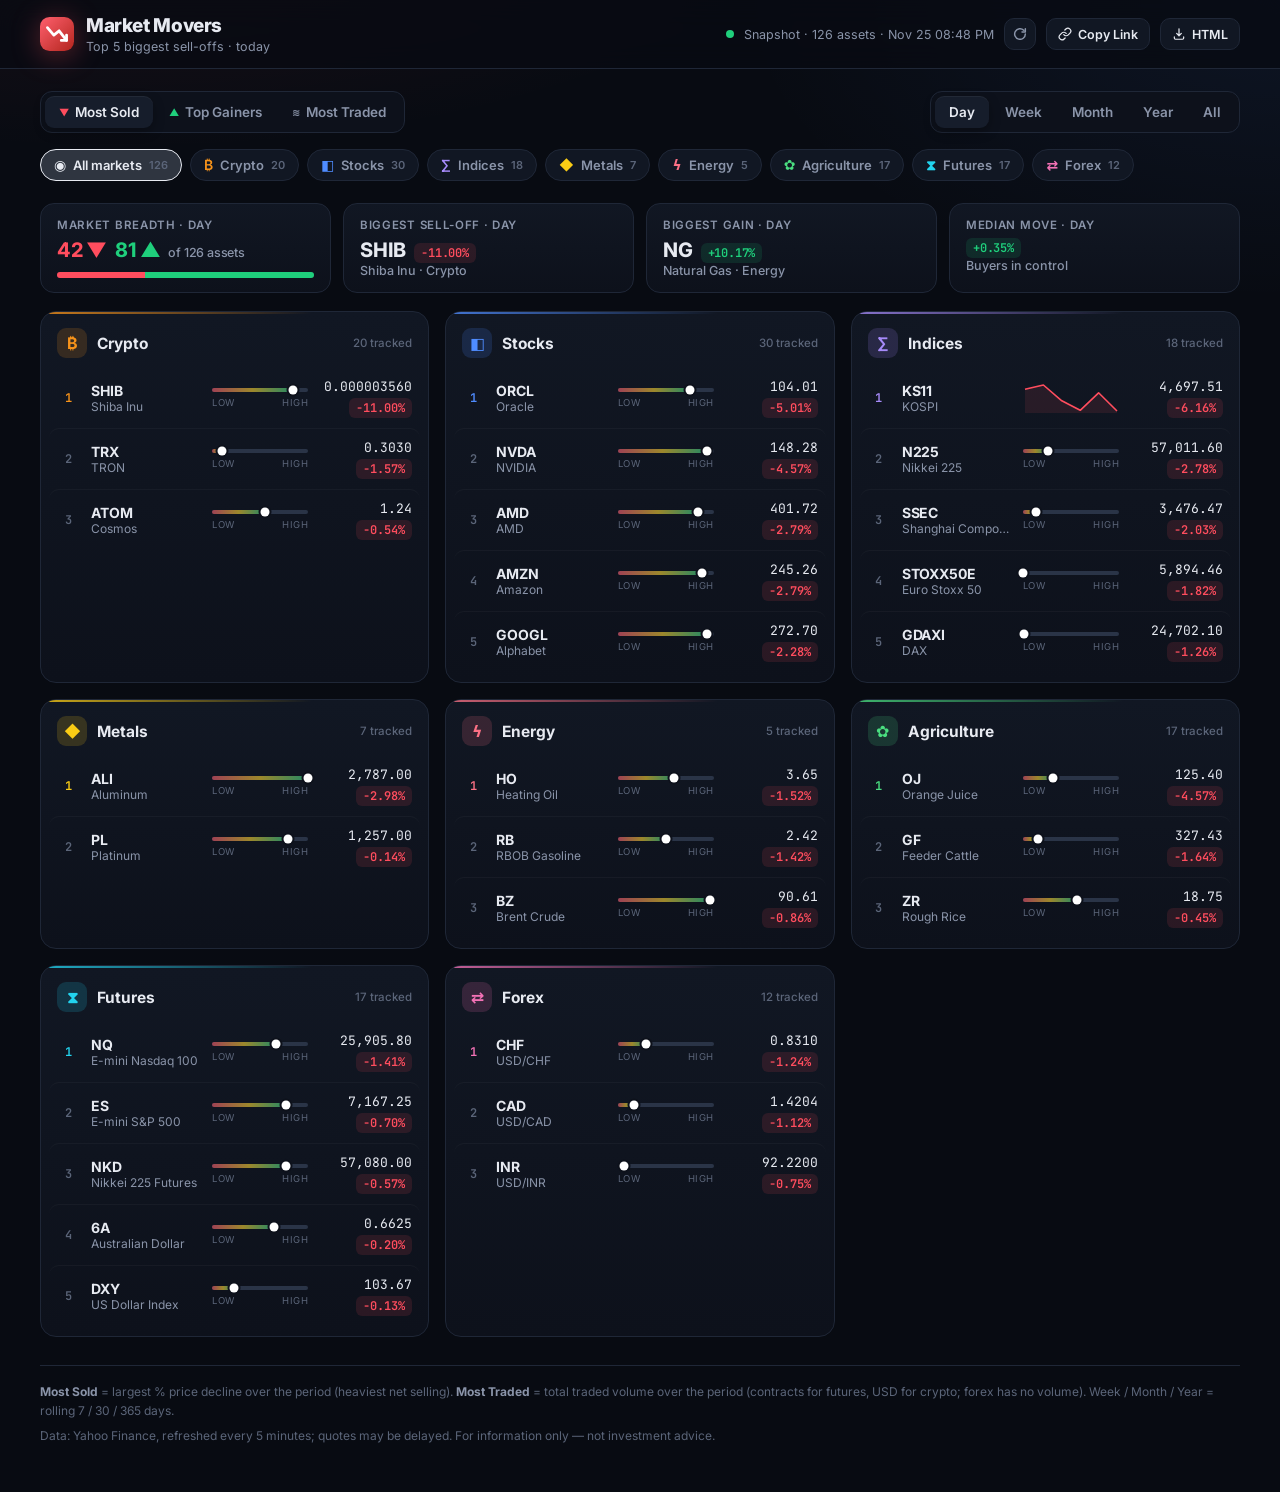
==== market-movers.html @ c9231073 "chore: refresh live market snapshot" ====
<!doctype html>
<html lang="en">
<head>
  <meta charset="utf-8">
  <meta name="viewport" content="width=device-width, initial-scale=1">
  <title>Market Movers — Top 5 Sell-offs</title>
  <meta name="description" content="Top 5 most sold-off, best performing and most traded assets across crypto, stocks, indices, metals, energy, agriculture, futures and forex.">
  <link rel="preconnect" href="https://fonts.googleapis.com">
  <link rel="preconnect" href="https://fonts.gstatic.com" crossorigin>
  <link href="https://fonts.googleapis.com/css2?family=Inter:wght@400;500;600;700;800&family=JetBrains+Mono:wght@500;600&display=swap" rel="stylesheet">
  <style id="app-css">
:root {
  --bg: #080b12;
  --bg2: #0d111b;
  --panel: #111723;
  --panel2: #161d2b;
  --border: #1f2737;
  --border2: #2a3447;
  --text: #e7eaf1;
  --muted: #8a94a9;
  --dim: #5b6579;
  --up: #1fcf7c;
  --down: #ff4d5e;
  --up-bg: rgba(31, 207, 124, .12);
  --down-bg: rgba(255, 77, 94, .12);
  --brand: #ff4d5e;
  --radius: 16px;
  --mono: "JetBrains Mono", ui-monospace, SFMono-Regular, Menlo, monospace;
}

* { box-sizing: border-box; }
html, body { margin: 0; }
body {
  font-family: "Inter", system-ui, -apple-system, "Segoe UI", Roboto, sans-serif;
  background:
    radial-gradient(1200px 500px at 10% -10%, rgba(255, 77, 94, .10), transparent 60%),
    radial-gradient(900px 500px at 100% 0%, rgba(79, 140, 255, .08), transparent 60%),
    var(--bg);
  color: var(--text);
  min-height: 100vh;
  -webkit-font-smoothing: antialiased;
}
button { font: inherit; color: inherit; }
[hidden] { display: none !important; }

/* ---------- Top bar ---------- */
.topbar {
  position: sticky; top: 0; z-index: 20;
  display: flex; align-items: center; justify-content: space-between; gap: 16px;
  padding: 14px clamp(16px, 4vw, 40px);
  background: rgba(8, 11, 18, .78);
  backdrop-filter: blur(14px);
  border-bottom: 1px solid var(--border);
}
.brand { display: flex; align-items: center; gap: 12px; }
.brand h1 { margin: 0; font-size: 19px; font-weight: 800; letter-spacing: -.02em; }
.brand p { margin: 2px 0 0; font-size: 12.5px; color: var(--muted); }
.logo { display: grid; filter: drop-shadow(0 4px 14px rgba(255, 77, 94, .35)); }

.status { display: flex; align-items: center; gap: 10px; font-size: 12.5px; color: var(--muted); }
.dot { width: 8px; height: 8px; border-radius: 50%; background: var(--dim); flex: none; }
.dot.live { background: var(--up); box-shadow: 0 0 0 0 rgba(31, 207, 124, .6); animation: pulse 2s infinite; }
.dot.demo { background: #facc15; }
.dot.error { background: var(--down); }
.dot.loading { background: #4f8cff; animation: blink 1s infinite; }
@keyframes pulse { 0% { box-shadow: 0 0 0 0 rgba(31, 207, 124, .55); } 70% { box-shadow: 0 0 0 8px rgba(31, 207, 124, 0); } 100% { box-shadow: 0 0 0 0 rgba(31, 207, 124, 0); } }
@keyframes blink { 50% { opacity: .3; } }

.icon-btn {
  display: inline-grid; place-items: center;
  width: 32px; height: 32px; border-radius: 10px;
  background: var(--panel); border: 1px solid var(--border); cursor: pointer;
  transition: background .15s, border-color .15s, transform .15s;
}
.icon-btn:hover { background: var(--panel2); border-color: var(--border2); }
.icon-btn.spinning svg { animation: spin .8s linear infinite; }

.pill-btn {
  display: inline-flex; align-items: center; gap: 6px;
  height: 32px; padding: 0 11px; border-radius: 10px;
  background: var(--panel); border: 1px solid var(--border); cursor: pointer;
  font-size: 12.5px; font-weight: 600; color: var(--text); white-space: nowrap;
  transition: background .15s, border-color .15s, color .15s;
}
.pill-btn:hover { background: var(--panel2); border-color: var(--border2); }
.pill-btn.copied { border-color: var(--up); color: var(--up); background: var(--up-bg); }
@keyframes spin { to { transform: rotate(360deg); } }

main { padding: 22px clamp(16px, 4vw, 40px) 40px; max-width: 1560px; margin: 0 auto; }

/* ---------- Controls ---------- */
.controls { display: flex; flex-wrap: wrap; gap: 12px; justify-content: space-between; align-items: center; }
.seg {
  display: inline-flex; padding: 4px; gap: 2px;
  background: var(--bg2); border: 1px solid var(--border); border-radius: 12px;
}
.seg button {
  border: 0; background: transparent; cursor: pointer;
  padding: 8px 14px; border-radius: 9px;
  font-size: 13.5px; font-weight: 600; color: var(--muted);
  transition: background .15s, color .15s;
  display: inline-flex; align-items: center; gap: 6px;
}
.seg button:hover { color: var(--text); }
.seg button.active { background: var(--panel2); color: var(--text); box-shadow: 0 1px 0 rgba(255, 255, 255, .05) inset, 0 4px 12px rgba(0, 0, 0, .3); }
.arrow { font-size: 10px; color: var(--muted); }
.arrow.down { color: var(--down); }
.arrow.up { color: var(--up); }

.chips { display: flex; gap: 8px; margin: 16px 0 18px; overflow-x: auto; padding-bottom: 4px; scrollbar-width: none; }
.chips::-webkit-scrollbar { display: none; }
.chip {
  display: inline-flex; align-items: center; gap: 7px; white-space: nowrap;
  padding: 7px 13px; border-radius: 999px; cursor: pointer;
  background: var(--panel); border: 1px solid var(--border);
  font-size: 13px; font-weight: 600; color: var(--muted);
  transition: all .15s;
}
.chip:hover { color: var(--text); border-color: var(--border2); }
.chip.active { color: var(--text); border-color: var(--accent, var(--text)); background: color-mix(in srgb, var(--accent, #fff) 14%, var(--panel)); }
.chip .ci { color: var(--accent, var(--muted)); font-size: 14px; line-height: 1; }
.chip .cn { font-size: 11px; color: var(--dim); font-weight: 600; }

/* ---------- Pulse strip ---------- */
.pulse { display: grid; grid-template-columns: repeat(auto-fit, minmax(220px, 1fr)); gap: 12px; margin-bottom: 18px; }
.tile {
  background: linear-gradient(180deg, var(--panel), var(--bg2));
  border: 1px solid var(--border); border-radius: 14px; padding: 14px 16px;
  min-height: 84px;
}
.tile.click { cursor: pointer; transition: border-color .15s, transform .15s; }
.tile.click:hover { border-color: var(--border2); transform: translateY(-1px); }
.tile .tl { font-size: 11.5px; color: var(--muted); text-transform: uppercase; letter-spacing: .06em; font-weight: 600; }
.tile .tv { margin-top: 6px; font-size: 20px; font-weight: 750; letter-spacing: -.01em; display: flex; align-items: baseline; gap: 8px; flex-wrap: wrap; }
.tile .ts { font-size: 12.5px; color: var(--muted); font-weight: 500; }
.breadth { display: flex; height: 6px; border-radius: 6px; overflow: hidden; margin-top: 10px; background: var(--border); }
.breadth .b-down { background: var(--down); }
.breadth .b-up { background: var(--up); }

/* ---------- Grid & cards ---------- */
.grid { display: grid; grid-template-columns: repeat(auto-fill, minmax(380px, 1fr)); gap: 16px; }
.card {
  position: relative;
  background: linear-gradient(180deg, var(--panel), var(--bg2));
  border: 1px solid var(--border); border-radius: var(--radius);
  padding: 16px 16px 10px; overflow: hidden;
  animation: rise .35s ease both;
}
.card::before {
  content: ""; position: absolute; inset: 0 0 auto 0; height: 2px;
  background: linear-gradient(90deg, var(--accent), transparent 70%);
  opacity: .8;
}
@keyframes rise { from { opacity: 0; transform: translateY(6px); } to { opacity: 1; transform: none; } }
.card.wide { grid-column: 1 / -1; }
.card-h { display: flex; align-items: center; gap: 10px; margin-bottom: 10px; }
.badge {
  width: 30px; height: 30px; border-radius: 9px; display: grid; place-items: center;
  background: color-mix(in srgb, var(--accent) 16%, transparent); color: var(--accent);
  font-size: 16px; font-weight: 700;
}
.card-h h2 { margin: 0; font-size: 15.5px; font-weight: 700; }
.card-h .sub { margin-left: auto; font-size: 11.5px; color: var(--dim); font-weight: 500; }

.rows { list-style: none; margin: 0; padding: 0; }
.row {
  display: grid; grid-template-columns: 22px minmax(0, 1fr) 96px minmax(92px, auto);
  align-items: center; gap: 12px;
  padding: 10px 8px; margin: 0 -8px; border-radius: 10px; cursor: pointer;
  transition: background .12s;
}
.row + .row { border-top: 1px solid rgba(255, 255, 255, .035); }
.row:hover, .row:focus-visible { background: rgba(255, 255, 255, .035); outline: none; }
.rank {
  font-family: var(--mono); font-size: 12px; color: var(--dim); font-weight: 600; text-align: center;
}
.row:first-child .rank { color: var(--accent); }
.ident { min-width: 0; display: flex; flex-direction: column; }
.sym { font-weight: 700; font-size: 14px; letter-spacing: -.01em; }
.name { font-size: 12px; color: var(--muted); white-space: nowrap; overflow: hidden; text-overflow: ellipsis; }
.vals { display: flex; flex-direction: column; align-items: flex-end; gap: 3px; }
.price { font-family: var(--mono); font-size: 13px; font-variant-numeric: tabular-nums; }
.vol { font-family: var(--mono); font-size: 13px; font-weight: 600; }
.chg {
  font-family: var(--mono); font-size: 12px; font-weight: 600; font-variant-numeric: tabular-nums;
  padding: 2px 7px; border-radius: 6px; white-space: nowrap;
}
.chg.down { color: var(--down); background: var(--down-bg); }
.chg.up { color: var(--up); background: var(--up-bg); }
.chg.flat { color: var(--muted); background: rgba(255, 255, 255, .05); }
.empty-row { padding: 22px 0; text-align: center; color: var(--dim); font-size: 13px; }

.spark { height: 30px; }
.sparkline { width: 96px; height: 30px; display: block; }
.sparkline .line { fill: none; stroke: currentColor; stroke-width: 1.6; vector-effect: non-scaling-stroke; stroke-linejoin: round; }
.sparkline .area { fill: currentColor; opacity: .1; }
.sparkline.down, .chart.down { color: var(--down); }
.sparkline.up, .chart.up { color: var(--up); }
.sparkline.flat { color: var(--muted); }

.range { width: 96px; display: flex; flex-direction: column; gap: 5px; justify-content: center; height: 30px; }
.range .track { position: relative; height: 4px; border-radius: 4px; background: var(--border2); }
.range .fill { position: absolute; inset: 0 auto 0 0; border-radius: 4px; background: linear-gradient(90deg, var(--down), #facc15, var(--up)); opacity: .55; }
.range .knob { position: absolute; top: 50%; width: 9px; height: 9px; border-radius: 50%; background: #fff; transform: translate(-50%, -50%); box-shadow: 0 0 0 2px var(--bg2); }
.range .rl { font-size: 9.5px; color: var(--dim); display: flex; justify-content: space-between; text-transform: uppercase; letter-spacing: .05em; }

/* All-timeframes layout */
.tf-cols { display: grid; grid-template-columns: repeat(4, minmax(0, 1fr)); gap: 18px; }
.tf-col h3 { margin: 4px 0 4px; font-size: 11.5px; text-transform: uppercase; letter-spacing: .07em; color: var(--muted); font-weight: 700; }
.tf-col .row { grid-template-columns: 18px minmax(0, 1fr) auto; gap: 10px; padding: 8px; }
@media (max-width: 1100px) { .tf-cols { grid-template-columns: repeat(2, minmax(0, 1fr)); } }
@media (max-width: 560px) {
  .tf-cols { grid-template-columns: 1fr; }
  .grid { grid-template-columns: 1fr; }
  .row { grid-template-columns: 20px minmax(0, 1fr) 70px auto; gap: 8px; }
  .sparkline, .range { width: 70px; }
  .status #status-text { display: none; }
}

.loading-state, .empty { grid-column: 1 / -1; display: grid; place-items: center; gap: 12px; padding: 80px 20px; color: var(--muted); text-align: center; }
.spinner { width: 34px; height: 34px; border-radius: 50%; border: 3px solid var(--border2); border-top-color: var(--brand); animation: spin .8s linear infinite; }

.foot { margin-top: 28px; font-size: 12px; color: var(--dim); line-height: 1.6; border-top: 1px solid var(--border); padding-top: 16px; }
.foot p { margin: 0 0 6px; }
.foot b { color: var(--muted); }

/* ---------- Modal ---------- */
.modal { position: fixed; inset: 0; z-index: 50; display: grid; place-items: center; padding: 20px; }
.modal-backdrop { position: absolute; inset: 0; background: rgba(3, 5, 10, .72); backdrop-filter: blur(4px); animation: fade .2s ease; }
.modal-card {
  position: relative; width: min(860px, 100%); max-height: calc(100vh - 40px); overflow: auto;
  background: var(--panel); border: 1px solid var(--border2); border-radius: 20px;
  padding: 22px; box-shadow: 0 30px 80px rgba(0, 0, 0, .6);
  animation: pop .22s ease;
}
@keyframes fade { from { opacity: 0; } }
@keyframes pop { from { opacity: 0; transform: translateY(10px) scale(.98); } }
.modal-x { position: absolute; top: 16px; right: 16px; }
.m-head { display: flex; gap: 14px; align-items: center; padding-right: 44px; }
.m-head .badge { width: 42px; height: 42px; font-size: 20px; border-radius: 12px; }
.m-head h2 { margin: 0; font-size: 20px; font-weight: 800; letter-spacing: -.02em; }
.m-head p { margin: 2px 0 0; color: var(--muted); font-size: 12.5px; }
.m-price { display: flex; align-items: baseline; gap: 12px; margin: 18px 0 6px; flex-wrap: wrap; }
.m-price .big { font-family: var(--mono); font-size: 30px; font-weight: 600; letter-spacing: -.02em; }
.m-price .cur { color: var(--dim); font-size: 13px; }
.m-price .chg { font-size: 14px; padding: 3px 9px; }
.m-bar { display: flex; justify-content: space-between; align-items: center; gap: 10px; flex-wrap: wrap; margin: 12px 0 6px; }
.m-bar .seg button { padding: 6px 11px; font-size: 12.5px; }
#range-chg { font-size: 12.5px; color: var(--muted); }
#chart { position: relative; height: 260px; margin: 0 -4px; }
.chart .cl { fill: none; stroke: currentColor; stroke-width: 2; stroke-linejoin: round; }
.chart .gl { stroke: var(--border); stroke-width: 1; }
.chart .base { stroke: var(--dim); stroke-width: 1; stroke-dasharray: 3 4; }
.chart .gt { fill: var(--dim); font-size: 10.5px; font-family: var(--mono); }
.chart .hl { stroke: var(--muted); stroke-width: 1; stroke-dasharray: 2 3; }
.chart .hd { fill: currentColor; stroke: var(--panel); stroke-width: 2; }
.tip {
  position: absolute; top: 6px; pointer-events: none;
  background: var(--panel2); border: 1px solid var(--border2); border-radius: 8px;
  padding: 6px 9px; font-size: 12px; font-family: var(--mono); white-space: nowrap;
  transform: translateX(-50%); box-shadow: 0 8px 20px rgba(0, 0, 0, .4);
}
.tip span { color: var(--muted); margin-right: 6px; }
.m-stats { display: grid; grid-template-columns: repeat(4, minmax(0, 1fr)); gap: 10px; margin-top: 16px; }
.m-stat { background: var(--bg2); border: 1px solid var(--border); border-radius: 12px; padding: 12px; }
.m-stat .k { font-size: 11px; color: var(--muted); text-transform: uppercase; letter-spacing: .06em; font-weight: 600; }
.m-stat .v { margin-top: 6px; }
.m-stat .v .chg { font-size: 14px; }
.m-stat .s { margin-top: 6px; font-size: 11.5px; color: var(--dim); font-family: var(--mono); }
.m-meta { display: grid; grid-template-columns: repeat(auto-fit, minmax(160px, 1fr)); gap: 10px; margin-top: 10px; }
.m-meta .m-stat .v { font-family: var(--mono); font-size: 13px; }
@media (max-width: 640px) { .m-stats { grid-template-columns: repeat(2, minmax(0, 1fr)); } }

</style>
</head>
<body>
  <header class="topbar">
    <div class="brand">
      <div class="logo" aria-hidden="true">
        <svg viewBox="0 0 32 32" width="34" height="34">
          <rect width="32" height="32" rx="9" fill="url(#lg)"/>
          <path d="M7 10 L13 17 L18 13 L25 22" fill="none" stroke="#fff" stroke-width="2.6" stroke-linecap="round" stroke-linejoin="round"/>
          <path d="M20 22 H25 V17" fill="none" stroke="#fff" stroke-width="2.6" stroke-linecap="round" stroke-linejoin="round"/>
          <defs><linearGradient id="lg" x1="0" y1="0" x2="1" y2="1"><stop offset="0" stop-color="#ff5f6d"/><stop offset="1" stop-color="#b3261e"/></linearGradient></defs>
        </svg>
      </div>
      <div>
        <h1>Market Movers</h1>
        <p id="tagline">Top 5 biggest sell-offs</p>
      </div>
    </div>
    <div class="status">
      <span id="status-dot" class="dot loading"></span>
      <span id="status-text">Connecting…</span>
      <button id="refresh-btn" class="icon-btn" title="Refresh now" aria-label="Refresh">
        <svg viewBox="0 0 24 24" width="16" height="16"><path d="M20 12a8 8 0 1 1-2.34-5.66M20 4v5h-5" fill="none" stroke="currentColor" stroke-width="2.2" stroke-linecap="round" stroke-linejoin="round"/></svg>
      </button>
      <button id="share-btn" class="pill-btn" title="Copy shareable public link">
        <svg viewBox="0 0 24 24" width="14" height="14"><path d="M10 13a5 5 0 0 0 7.54.54l3-3a5 5 0 0 0-7.07-7.07l-1.72 1.71M14 11a5 5 0 0 0-7.54-.54l-3 3a5 5 0 0 0 7.07 7.07l1.71-1.71" fill="none" stroke="currentColor" stroke-width="2.1" stroke-linecap="round" stroke-linejoin="round"/></svg>
        <span id="share-label">Copy Link</span>
      </button>
      <button id="download-btn" class="pill-btn" title="Download standalone HTML file with embedded data">
        <svg viewBox="0 0 24 24" width="14" height="14"><path d="M12 3v12m0 0-4-4m4 4 4-4M4 17v2a2 2 0 0 0 2 2h12a2 2 0 0 0 2-2v-2" fill="none" stroke="currentColor" stroke-width="2.1" stroke-linecap="round" stroke-linejoin="round"/></svg>
        <span>HTML</span>
      </button>
    </div>
  </header>

  <main>
    <section class="controls">
      <div class="seg" id="mode-seg" role="tablist" aria-label="Ranking">
        <button data-mode="losers"><span class="arrow down">▼</span> Most Sold</button>
        <button data-mode="gainers"><span class="arrow up">▲</span> Top Gainers</button>
        <button data-mode="volume"><span class="arrow">≋</span> Most Traded</button>
      </div>
      <div class="seg" id="tf-seg" role="tablist" aria-label="Timeframe">
        <button data-tf="1D">Day</button>
        <button data-tf="1W">Week</button>
        <button data-tf="1M">Month</button>
        <button data-tf="1Y">Year</button>
        <button data-tf="ALL">All</button>
      </div>
    </section>

    <nav class="chips" id="cat-chips" aria-label="Asset class"></nav>

    <section class="pulse" id="pulse"></section>

    <section class="grid" id="grid">
      <div class="loading-state">
        <div class="spinner"></div>
        <p>Fetching market data… (first load can take ~10 seconds)</p>
      </div>
    </section>

    <footer class="foot">
      <p><b>Most Sold</b> = largest % price decline over the period (heaviest net selling).
        <b>Most Traded</b> = total traded volume over the period (contracts for futures, USD for crypto; forex has no volume).
        Week / Month / Year = rolling 7 / 30 / 365 days.</p>
      <p>Data: Yahoo Finance, refreshed every 5 minutes; quotes may be delayed. For information only — not investment advice.</p>
    </footer>
  </main>

  <div class="modal" id="modal" hidden>
    <div class="modal-backdrop" data-close></div>
    <div class="modal-card" role="dialog" aria-modal="true" aria-labelledby="m-title">
      <button class="icon-btn modal-x" data-close aria-label="Close">✕</button>
      <div id="modal-body"></div>
    </div>
  </div>

  <script id="embedded-data">window.__EMBEDDED_DATA__ = {"generatedAt":1795639680,"source":"yahoo","total":126,"categories":[{"id":"crypto","label":"Crypto","icon":"\u20bf","color":"#f7931a"},{"id":"stocks","label":"Stocks","icon":"\u25e7","color":"#4f8cff"},{"id":"indices","label":"Indices","icon":"\u2211","color":"#a78bfa"},{"id":"metals","label":"Metals","icon":"\u25c6","color":"#facc15"},{"id":"energy","label":"Energy","icon":"\u03df","color":"#fb7185"},{"id":"agriculture","label":"Agriculture","icon":"\u273f","color":"#4ade80"},{"id":"futures","label":"Futures","icon":"\u29d7","color":"#22d3ee"},{"id":"forex","label":"Forex","icon":"\u21c4","color":"#f472b6"}],"assets":[{"symbol":"BTC-USD","name":"Bitcoin","category":"crypto","currency":"USD","exchange":"CCC","price":59971.8,"marketTime":1795639672,"dayLow":57294.2,"dayHigh":60180.5,"yearLow":58558.9,"yearHigh":96929.3,"changes":{"1D":0.3749,"1W":-4.7875,"1M":-25.0415,"1Y":-31.3368},"volumes":{"1D":38774505472,"1W":295252932531,"1M":973423098334,"1Y":12947822359522},"series":{"t":[1763510400,1763596800,1763683200,1763769600,1763856000,1763942400,1764028800,1764115200,1764201600,1764288000,1764374400,1764460800,1764547200,1764633600,1764720000,1764806400,1764892800,1764979200,1765065600,1765152000,1765238400,1765324800,1765411200,1765497600,1765584000,1765670400,1765756800,1765843200,1765929600,1766016000,1766102400,1766188800,1766275200,1766361600,1766448000,1766534400,1766620800,1766707200,1766793600,1766880000,1766966400,1767052800,1767139200,1767225600,1767312000,1767398400,1767484800,1767571200,1767657600,1767744000,1767830400,1767916800,1768003200,1768089600,1768176000,1768262400,1768348800,1768435200,1768521600,1768608000,1768694400,1768780800,1768867200,1768953600,1769040000,1769126400,1769212800,1769299200,1769385600,1769472000,1769558400,1769644800,1769731200,1769817600,1769904000,1769990400,1770076800,1770163200,1770249600,1770336000,1770422400,1770508800,1770595200,1770681600,1770768000,1770854400,1770940800,1771027200,1771113600,1771200000,1771286400,1771372800,1771459200,1771545600,1771632000,1771718400,1771804800,1771891200,1771977600,1772064000,1772150400,1772236800,1772323200,1772409600,1772496000,1772582400,1772668800,1772755200,1772841600,1772928000,1773014400,1773100800,1773187200,1773273600,1773360000,1773446400,1773532800,1773619200,1773705600,1773792000,1773878400,1773964800,1774051200,1774137600,1774224000,1774310400,1774396800,1774483200,1774569600,1774656000,1774742400,1774828800,1774915200,1775001600,1775088000,1775174400,1775260800,1775347200,1775433600,1775520000,1775606400,1775692800,1775779200,1775865600,1775952000,1776038400,1776124800,1776211200,1776297600,1776384000,1776470400,1776556800,1776643200,1776729600,1776816000,1776902400,1776988800,1777075200,1777161600,1777248000,1777334400,1777420800,1777507200,1777593600,1777680000,1777766400,1777852800,1777939200,1778025600,1778112000,1778198400,1778284800,1778371200,1778457600,1778544000,1778630400,1778716800,1778803200,1778889600,1778976000,1779062400,1779148800,1779235200,1779321600,1779408000,1779494400,1779580800,1779667200,1779753600,1779840000,1779926400,1780012800,1780099200,1780185600,1780272000,1780358400,1780444800,1780531200,1780617600,1780704000,1780790400,1780876800,1780963200,1781049600,1781136000,1781222400,1781308800,1781395200,1781481600,1781568000,1781654400,1781740800,1781827200,1781913600,1782000000,1782086400,1782172800,1782259200,1782345600,1782432000,1782518400,1782604800,1782691200,1782777600,1782864000,1782950400,1783036800,1783123200,1783209600,1783296000,1783382400,1783468800,1783555200,1783641600,1783728000,1783814400,1783900800,1783987200,1784073600,1784160000,1784246400,1784332800,1784419200,1784505600,1784592000,1784678400,1784764800,1784851200,1784937600,1785024000,1785110400,1785196800,1785283200,1785369600,1785456000,1785542400,1785628800,1785715200,1785801600,1785888000,1785974400,1786060800,1786147200,1786233600,1786320000,1786406400,1786492800,1786579200,1786665600,1786752000,1786838400,1786924800,1787011200,1787097600,1787184000,1787270400,1787356800,1787443200,1787529600,1787616000,1787702400,1787788800,1787875200,1787961600,1788048000,1788134400,1788220800,1788307200,1788393600,1788480000,1788566400,1788652800,1788739200,1788825600,1788912000,1788998400,1789084800,1789171200,1789257600,1789344000,1789430400,1789516800,1789603200,1789689600,1789776000,1789862400,1789948800,1790035200,1790121600,1790208000,1790294400,1790380800,1790467200,1790553600,1790640000,1790726400,1790812800,1790899200,1790985600,1791072000,1791158400,1791244800,1791331200,1791417600,1791504000,1791590400,1791676800,1791763200,1791849600,1791936000,1792022400,1792108800,1792195200,1792281600,1792368000,1792454400,1792540800,1792627200,1792713600,1792800000,1792886400,1792972800,1793059200,1793145600,1793232000,1793318400,1793404800,1793491200,1793577600,1793664000,1793750400,1793836800,1793923200,1794009600,1794096000,1794182400,1794268800,1794355200,1794441600,1794528000,1794614400,1794700800,1794787200,1794873600,1794960000,1795046400,1795132800,1795219200,1795305600,1795392000,1795478400,1795564800],"c":[91466.0,86631.9,85090.7,84648.4,86805.0,88270.6,87341.9,90518.4,91285.4,90919.3,90851.8,90394.3,86321.6,91350.2,93527.8,92141.6,89387.8,89272.4,90405.6,90640.2,92691.7,92020.9,92511.3,90270.4,90298.7,88175.2,86419.8,87844.0,86143.8,85462.5,88103.4,88344.0,88621.8,88490.0,87414.0,87612.0,87234.7,87301.4,87802.2,87835.8,87138.1,88430.1,87508.8,88732.0,89944.7,90603.2,91413.5,93882.6,93729.0,91308.1,91027.1,90513.1,90386.6,90827.5,91193.0,95321.8,96929.3,95551.2,95525.1,95099.9,93634.4,92553.6,88310.9,89377.0,89462.5,89503.9,89110.7,86572.2,88267.1,89102.6,89184.6,84561.6,84128.7,78621.1,76974.4,78688.8,75633.5,73019.7,62702.1,70555.4,69282.0,70264.7,70120.8,68794.0,66992.0,66221.8,68857.8,69767.6,68788.2,68843.2,67494.2,66425.3,66957.5,68005.4,68003.8,67659.4,64616.7,64080.0,67960.1,67453.8,65881.8,66995.9,65738.1,68775.9,68293.6,72710.6,70841.1,68136.5,67272.6,65969.8,68402.4,69926.9,70204.9,70493.5,70968.3,71214.6,72789.9,74861.1,73922.5,71245.6,69912.8,70522.6,68711.5,67845.2,70914.9,70517.9,71309.9,68791.6,66338.4,66319.7,65954.9,66691.4,68233.3,68078.6,66888.6,66931.1,67290.5,68981.9,68859.8,71940.7,71123.4,71767.8,72979.0,73054.3,70753.4,74484.6,74181.6,74805.1,75152.1,77126.9,75726.2,73856.4,75872.5,76352.8,78203.1,78269.0,77455.3,77612.0,78657.5,77366.6,76350.7,75776.1,76304.3,78179.0,78657.2,78538.2,79827.9,80927.1,81427.5,80010.0,80186.8,80664.4,82138.9,81728.3,80477.5,79277.1,81051.2,79065.7,78131.4,77429.4,76954.2,76750.9,77457.8,77539.2,75488.2,76673.4,76981.1,77279.9,75825.7,74344.7,73536.6,73372.5,73754.8,73579.7,71319.8,66703.7,64014.4,63801.6,60922.7,60867.4,63239.5,63090.6,61643.8,61449.3,63561.1,63543.2,64421.3,65710.4,66289.5,65600.6,64418.4,62896.5,63540.8,64239.7,63237.5,63952.1,62668.0,60995.1,59721.7,60016.4,59940.1,59532.3,60138.4,58558.9,60003.8,61485.3,62544.2,63088.3,63547.9,63995.0,63297.4,62257.6,63193.1,64127.1,63802.0,63758.2,62239.1,64956.1,64712.4,63789.3,63899.5,64796.6,64690.8,65230.0,66505.1,66100.8,65044.8,64098.5,64311.8,65340.3,63724.9,63871.4,63908.2,64725.3,62813.7,62763.3,63482.0,63460.9,64056.0,64597.5,64262.1,64880.2,64904.7,64844.9,63910.6,63551.9,63402.4,63402.2,62975.6,63024.3,62818.7,64506.3,64680.7,69266.2,73032.8,78335.2,77083.4,77755.3,78964.5,78565.0,79027.4,80257.5,77830.3,78245.8,77667.6,78548.6,77403.6,77300.5,81271.7,79672.0,79823.9,80350.0,79115.9,78438.6,78259.5,76568.1,77173.8,77270.5,76838.2,78163.4,75612.5,76150.3,76403.8,80901.5,81233.7,81142.6,86602.9,86172.3,84383.0,84379.1,84034.9,84406.5,84458.1,83502.6,83622.4,83553.9,84853.1,84497.2,84763.6,86480.3,85786.6,85557.6,83275.9,81676.3,82546.3,82912.2,83679.5,81762.6,83095.1,81562.5,82141.5,81500.8,81382.1,82017.6,81853.5,82941.0,84012.0,81311.9,81074.2,80790.8,80024.0,80006.7,80805.1,81267.6,77775.1,77198.2,77434.8,78248.5,76677.3,77345.0,80405.3,75942.1,75746.9,75747.6,74584.6,75223.1,73720.1,73964.5,71343.0,68249.3,64128.1,65305.1,64855.8,64893.9,62987.3,61901.8,58799.0,60094.1,61161.9,61211.0,59747.8,59971.8]}},{"symbol":"ETH-USD","name":"Ethereum","category":"crypto","currency":"USD","exchange":"CCC","price":1682.8,"marketTime":1795639677,"dayLow":1608.66,"dayHigh":1692.58,"yearLow":1564.82,"yearHigh":3354.72,"changes":{"1D":0.3043,"1W":-5.181,"1M":-27.4743,"1Y":-43.109},"volumes":{"1D":13189882880,"1W":100402884098,"1M":377265825734,"1Y":6114381210845},"series":{"t":[1763510400,1763596800,1763683200,1763769600,1763856000,1763942400,1764028800,1764115200,1764201600,1764288000,1764374400,1764460800,1764547200,1764633600,1764720000,1764806400,1764892800,1764979200,1765065600,1765152000,1765238400,1765324800,1765411200,1765497600,1765584000,1765670400,1765756800,1765843200,1765929600,1766016000,1766102400,1766188800,1766275200,1766361600,1766448000,1766534400,1766620800,1766707200,1766793600,1766880000,1766966400,1767052800,1767139200,1767225600,1767312000,1767398400,1767484800,1767571200,1767657600,1767744000,1767830400,1767916800,1768003200,1768089600,1768176000,1768262400,1768348800,1768435200,1768521600,1768608000,1768694400,1768780800,1768867200,1768953600,1769040000,1769126400,1769212800,1769299200,1769385600,1769472000,1769558400,1769644800,1769731200,1769817600,1769904000,1769990400,1770076800,1770163200,1770249600,1770336000,1770422400,1770508800,1770595200,1770681600,1770768000,1770854400,1770940800,1771027200,1771113600,1771200000,1771286400,1771372800,1771459200,1771545600,1771632000,1771718400,1771804800,1771891200,1771977600,1772064000,1772150400,1772236800,1772323200,1772409600,1772496000,1772582400,1772668800,1772755200,1772841600,1772928000,1773014400,1773100800,1773187200,1773273600,1773360000,1773446400,1773532800,1773619200,1773705600,1773792000,1773878400,1773964800,1774051200,1774137600,1774224000,1774310400,1774396800,1774483200,1774569600,1774656000,1774742400,1774828800,1774915200,1775001600,1775088000,1775174400,1775260800,1775347200,1775433600,1775520000,1775606400,1775692800,1775779200,1775865600,1775952000,1776038400,1776124800,1776211200,1776297600,1776384000,1776470400,1776556800,1776643200,1776729600,1776816000,1776902400,1776988800,1777075200,1777161600,1777248000,1777334400,1777420800,1777507200,1777593600,1777680000,1777766400,1777852800,1777939200,1778025600,1778112000,1778198400,1778284800,1778371200,1778457600,1778544000,1778630400,1778716800,1778803200,1778889600,1778976000,1779062400,1779148800,1779235200,1779321600,1779408000,1779494400,1779580800,1779667200,1779753600,1779840000,1779926400,1780012800,1780099200,1780185600,1780272000,1780358400,1780444800,1780531200,1780617600,1780704000,1780790400,1780876800,1780963200,1781049600,1781136000,1781222400,1781308800,1781395200,1781481600,1781568000,1781654400,1781740800,1781827200,1781913600,1782000000,1782086400,1782172800,1782259200,1782345600,1782432000,1782518400,1782604800,1782691200,1782777600,1782864000,1782950400,1783036800,1783123200,1783209600,1783296000,1783382400,1783468800,1783555200,1783641600,1783728000,1783814400,1783900800,1783987200,1784073600,1784160000,1784246400,1784332800,1784419200,1784505600,1784592000,1784678400,1784764800,1784851200,1784937600,1785024000,1785110400,1785196800,1785283200,1785369600,1785456000,1785542400,1785628800,1785715200,1785801600,1785888000,1785974400,1786060800,1786147200,1786233600,1786320000,1786406400,1786492800,1786579200,1786665600,1786752000,1786838400,1786924800,1787011200,1787097600,1787184000,1787270400,1787356800,1787443200,1787529600,1787616000,1787702400,1787788800,1787875200,1787961600,1788048000,1788134400,1788220800,1788307200,1788393600,1788480000,1788566400,1788652800,1788739200,1788825600,1788912000,1788998400,1789084800,1789171200,1789257600,1789344000,1789430400,1789516800,1789603200,1789689600,1789776000,1789862400,1789948800,1790035200,1790121600,1790208000,1790294400,1790380800,1790467200,1790553600,1790640000,1790726400,1790812800,1790899200,1790985600,1791072000,1791158400,1791244800,1791331200,1791417600,1791504000,1791590400,1791676800,1791763200,1791849600,1791936000,1792022400,1792108800,1792195200,1792281600,1792368000,1792454400,1792540800,1792627200,1792713600,1792800000,1792886400,1792972800,1793059200,1793145600,1793232000,1793318400,1793404800,1793491200,1793577600,1793664000,1793750400,1793836800,1793923200,1794009600,1794096000,1794182400,1794268800,1794355200,1794441600,1794528000,1794614400,1794700800,1794787200,1794873600,1794960000,1795046400,1795132800,1795219200,1795305600,1795392000,1795478400,1795564800],"c":[3023.07,2831.78,2765.7,2767.61,2801.68,2952.71,2957.94,3027.81,3014.54,3032.3,2991.69,2992.11,2800.19,2997.94,3191.57,3134.32,3024.43,3040.21,3061.3,3125.2,3321.11,3325.39,3237.06,3084.17,3116.7,3060.59,2964.18,2964.18,2831.4,2827.07,2977.97,2977.58,3001.61,3006.07,2963.37,2945.59,2903.58,2925.75,2948.0,2948.57,2934.54,2971.42,2967.04,3000.39,3124.42,3125.92,3140.71,3226.13,3295.95,3166.84,3104.38,3083.05,3082.4,3118.89,3092.33,3322.1,3354.72,3317.1,3295.48,3308.86,3281.16,3186.62,2935.61,2978.9,2949.63,2953.26,2948.74,2815.9,2926.46,3022.21,3006.61,2818.23,2702.38,2445.09,2267.96,2344.36,2227.56,2143.5,1821.68,2063.39,2090.55,2088.76,2103.57,2019.5,1940.62,1946.94,2048.53,2086.01,1966.04,1997.92,1992.19,1953.97,1948.2,1969.02,1973.74,1957.81,1855.5,1852.97,2054.63,2026.79,1930.76,1965.05,1939.07,2027.27,1982.77,2126.51,2071.61,1978.75,1969.46,1936.6,1992.94,2037.12,2051.57,2073.14,2092.56,2097.09,2177.48,2351.18,2318.05,2203.67,2137.42,2146.5,2076.69,2053.05,2152.15,2155.7,2168.02,2059.58,1991.27,1992.69,1982.56,2023.51,2104.71,2138.74,2056.85,2053.39,2065.35,2109.0,2107.76,2241.81,2190.34,2189.14,2245.15,2285.39,2192.2,2370.71,2323.31,2359.44,2348.65,2421.07,2351.1,2264.92,2315.21,2327.97,2376.09,2331.51,2315.69,2318.83,2369.73,2303.06,2289.42,2253.42,2256.25,2295.09,2316.23,2321.64,2346.4,2361.18,2350.8,2291.11,2306.97,2326.73,2369.04,2339.36,2274.64,2257.58,2280.93,2223.33,2179.75,2127.65,2128.52,2109.96,2126.98,2131.41,2064.64,2115.95,2097.99,2111.37,2070.86,2022.2,2007.55,2011.98,2019.46,2004.34,2003.22,1857.72,1811.73,1769.58,1580.86,1568.77,1686.4,1690.15,1637.71,1620.14,1672.28,1665.13,1680.21,1724.61,1794.96,1790.4,1747.89,1709.53,1710.98,1739.3,1704.58,1726.51,1665.44,1619.92,1564.82,1576.62,1571.59,1570.36,1610.21,1569.58,1608.96,1698.17,1756.52,1779.03,1783.01,1797.57,1768.51,1742.68,1744.48,1795.69,1788.1,1805.79,1773.5,1889.48,1916.94,1863.19,1840.99,1861.39,1871.51,1903.76,1928.38,1933.49,1877.1,1860.18,1873.22,1953.41,1890.61,1919.95,1908.52,1917.37,1860.35,1843.42,1882.52,1858.26,1868.39,1906.53,1902.06,1913.28,1915.53,1908.68,1871.28,1881.37,1878.14,1883.99,1880.65,1880.91,1873.94,1912.2,1916.46,2251.46,2326.38,2515.28,2424.25,2463.82,2481.83,2443.16,2506.26,2510.41,2442.54,2457.69,2417.94,2466.82,2417.84,2391.5,2508.02,2456.08,2480.74,2514.55,2490.96,2484.94,2466.91,2437.1,2514.73,2525.94,2477.02,2514.41,2399.09,2416.12,2447.11,2611.35,2631.96,2643.0,2776.47,2752.63,2684.69,2687.3,2690.48,2695.21,2686.93,2688.67,2676.72,2683.68,2705.54,2668.15,2687.26,2726.51,2711.03,2697.52,2573.53,2471.91,2485.54,2504.03,2534.7,2444.36,2496.63,2418.21,2440.48,2419.77,2399.8,2408.74,2404.82,2446.73,2470.77,2386.19,2384.08,2355.95,2326.92,2320.28,2347.73,2357.62,2249.5,2241.05,2252.75,2273.05,2248.89,2272.73,2422.31,2234.48,2235.05,2236.32,2120.98,2131.5,2050.18,2055.88,2016.83,1927.59,1769.12,1835.5,1819.28,1822.96,1774.75,1755.19,1619.43,1682.2,1721.08,1708.85,1677.69,1682.8]}},{"symbol":"SOL-USD","name":"Solana","category":"crypto","currency":"USD","exchange":"CCC","price":70.21,"marketTime":1795639671,"dayLow":66.2194,"dayHigh":70.7987,"yearLow":62.1898,"yearHigh":146.753,"changes":{"1D":0.8246,"1W":-4.6356,"1M":-30.316,"1Y":-49.4496},"volumes":{"1D":3032657408,"1W":21545832674,"1M":88784144936,"1Y":1298506066181},"series":{"t":[1763510400,1763596800,1763683200,1763769600,1763856000,1763942400,1764028800,1764115200,1764201600,1764288000,1764374400,1764460800,1764547200,1764633600,1764720000,1764806400,1764892800,1764979200,1765065600,1765152000,1765238400,1765324800,1765411200,1765497600,1765584000,1765670400,1765756800,1765843200,1765929600,1766016000,1766102400,1766188800,1766275200,1766361600,1766448000,1766534400,1766620800,1766707200,1766793600,1766880000,1766966400,1767052800,1767139200,1767225600,1767312000,1767398400,1767484800,1767571200,1767657600,1767744000,1767830400,1767916800,1768003200,1768089600,1768176000,1768262400,1768348800,1768435200,1768521600,1768608000,1768694400,1768780800,1768867200,1768953600,1769040000,1769126400,1769212800,1769299200,1769385600,1769472000,1769558400,1769644800,1769731200,1769817600,1769904000,1769990400,1770076800,1770163200,1770249600,1770336000,1770422400,1770508800,1770595200,1770681600,1770768000,1770854400,1770940800,1771027200,1771113600,1771200000,1771286400,1771372800,1771459200,1771545600,1771632000,1771718400,1771804800,1771891200,1771977600,1772064000,1772150400,1772236800,1772323200,1772409600,1772496000,1772582400,1772668800,1772755200,1772841600,1772928000,1773014400,1773100800,1773187200,1773273600,1773360000,1773446400,1773532800,1773619200,1773705600,1773792000,1773878400,1773964800,1774051200,1774137600,1774224000,1774310400,1774396800,1774483200,1774569600,1774656000,1774742400,1774828800,1774915200,1775001600,1775088000,1775174400,1775260800,1775347200,1775433600,1775520000,1775606400,1775692800,1775779200,1775865600,1775952000,1776038400,1776124800,1776211200,1776297600,1776384000,1776470400,1776556800,1776643200,1776729600,1776816000,1776902400,1776988800,1777075200,1777161600,1777248000,1777334400,1777420800,1777507200,1777593600,1777680000,1777766400,1777852800,1777939200,1778025600,1778112000,1778198400,1778284800,1778371200,1778457600,1778544000,1778630400,1778716800,1778803200,1778889600,1778976000,1779062400,1779148800,1779235200,1779321600,1779408000,1779494400,1779580800,1779667200,1779753600,1779840000,1779926400,1780012800,1780099200,1780185600,1780272000,1780358400,1780444800,1780531200,1780617600,1780704000,1780790400,1780876800,1780963200,1781049600,1781136000,1781222400,1781308800,1781395200,1781481600,1781568000,1781654400,1781740800,1781827200,1781913600,1782000000,1782086400,1782172800,1782259200,1782345600,1782432000,1782518400,1782604800,1782691200,1782777600,1782864000,1782950400,1783036800,1783123200,1783209600,1783296000,1783382400,1783468800,1783555200,1783641600,1783728000,1783814400,1783900800,1783987200,1784073600,1784160000,1784246400,1784332800,1784419200,1784505600,1784592000,1784678400,1784764800,1784851200,1784937600,1785024000,1785110400,1785196800,1785283200,1785369600,1785456000,1785542400,1785628800,1785715200,1785801600,1785888000,1785974400,1786060800,1786147200,1786233600,1786320000,1786406400,1786492800,1786579200,1786665600,1786752000,1786838400,1786924800,1787011200,1787097600,1787184000,1787270400,1787356800,1787443200,1787529600,1787616000,1787702400,1787788800,1787875200,1787961600,1788048000,1788134400,1788220800,1788307200,1788393600,1788480000,1788566400,1788652800,1788739200,1788825600,1788912000,1788998400,1789084800,1789171200,1789257600,1789344000,1789430400,1789516800,1789603200,1789689600,1789776000,1789862400,1789948800,1790035200,1790121600,1790208000,1790294400,1790380800,1790467200,1790553600,1790640000,1790726400,1790812800,1790899200,1790985600,1791072000,1791158400,1791244800,1791331200,1791417600,1791504000,1791590400,1791676800,1791763200,1791849600,1791936000,1792022400,1792108800,1792195200,1792281600,1792368000,1792454400,1792540800,1792627200,1792713600,1792800000,1792886400,1792972800,1793059200,1793145600,1793232000,1793318400,1793404800,1793491200,1793577600,1793664000,1793750400,1793836800,1793923200,1794009600,1794096000,1794182400,1794268800,1794355200,1794441600,1794528000,1794614400,1794700800,1794787200,1794873600,1794960000,1795046400,1795132800,1795219200,1795305600,1795392000,1795478400,1795564800],"c":[136.767,133.517,128.501,127.551,130.705,138.371,138.891,143.012,140.846,137.39,136.082,133.565,126.709,138.674,144.898,139.015,133.323,132.348,132.094,133.278,137.902,136.469,136.372,132.324,133.247,129.481,127.757,129.251,123.12,119.57,126.193,125.809,125.992,125.801,123.857,122.459,119.947,122.196,124.648,125.199,123.125,124.931,124.484,126.761,132.134,133.298,133.9,137.99,141.098,136.313,138.293,135.756,135.727,139.49,139.136,145.361,146.753,142.332,144.86,143.726,137.995,133.339,125.706,129.379,128.288,127.362,127.054,118.773,124.14,127.055,125.118,117.606,117.363,105.442,100.851,104.471,97.5639,92.0293,78.1874,87.4648,87.6398,87.0441,86.7018,82.9155,79.2542,78.3484,84.3225,88.1608,86.0051,86.4288,85.1976,81.5669,82.3932,84.6351,85.2111,82.791,77.7533,79.0365,87.9156,85.9091,81.9515,84.3662,83.5777,86.6345,87.0198,90.8343,88.6911,84.6818,83.18,81.6246,84.9362,85.8382,86.5649,86.8678,88.1533,88.0707,92.2518,96.2237,94.706,90.0657,88.9178,89.8536,87.4654,86.1283,91.4241,90.8224,91.7082,86.4439,83.0188,82.0156,81.4224,82.4441,83.1065,81.1953,78.9513,80.3685,80.8084,81.8545,80.1516,85.648,82.5817,83.2977,84.8285,84.9488,81.5352,86.6566,83.7746,84.9193,88.9942,88.8742,86.2027,83.5809,85.333,86.0295,86.9158,86.1411,86.2319,86.1512,86.9704,84.8178,84.039,83.0269,83.0238,83.7235,84.2766,83.8996,84.0899,86.3192,89.145,88.4048,91.9498,93.1455,96.427,97.3502,94.2843,91.0855,92.1487,89.2004,86.5365,85.173,85.2969,84.2086,86.0419,87.1562,84.3071,85.6585,85.2497,85.0105,83.5865,82.3681,81.9854,81.9325,82.5473,82.2983,81.087,74.1429,71.6124,68.7189,63.4869,62.1898,66.3106,66.795,64.9621,63.161,66.822,66.7493,68.8728,71.1662,73.9793,73.4138,71.931,69.6265,69.7206,73.1727,72.4182,71.9082,69.6437,67.9825,67.5741,71.8354,70.4107,71.3129,74.9468,73.5233,77.3837,80.644,82.2801,81.6496,81.423,81.9152,80.6487,77.787,78.0455,78.0666,76.8242,76.8738,74.8614,77.7624,77.2641,75.272,75.0116,75.4609,76.3553,77.7919,78.1086,77.9063,75.8598,73.8799,74.4286,76.6022,74.1418,73.6991,73.5972,74.468,72.7897,71.8663,73.4488,73.4737,73.7178,73.9614,72.5765,73.6427,75.9722,76.2121,75.9452,76.1951,75.5255,76.1773,75.3273,75.2723,74.539,75.9441,77.0312,85.3745,87.6369,93.6536,93.9125,95.4422,98.5617,96.6035,102.167,109.208,104.127,105.652,101.877,102.997,99.9869,100.386,103.978,101.949,103.188,106.448,103.866,103.325,101.608,98.6899,102.396,101.786,99.2458,102.495,96.8884,98.6419,101.603,112.599,111.015,111.133,118.75,118.507,114.975,117.009,122.01,121.426,122.059,118.837,119.055,117.995,118.398,118.615,119.645,121.529,120.751,120.788,116.223,109.442,109.139,110.034,111.241,105.559,106.728,104.074,105.331,104.297,103.312,104.025,104.926,106.422,106.794,103.542,102.78,102.272,101.223,100.755,101.255,102.307,95.4941,96.2188,95.3482,94.4546,91.8355,92.919,95.4884,89.1434,90.0594,89.6687,86.2428,86.5493,83.2603,83.3211,81.6607,78.0961,70.1769,72.6789,71.5053,75.1052,73.6228,73.066,68.7475,70.2152,70.5701,71.9818,69.6358,70.21]}},{"symbol":"BNB-USD","name":"BNB","category":"crypto","currency":"USD","exchange":"CCC","price":551.89,"marketTime":1795639670,"dayLow":527.648,"dayHigh":553.529,"yearLow":539.003,"yearHigh":949.109,"changes":{"1D":0.7576,"1W":-5.2529,"1M":-25.563,"1Y":-35.9837},"volumes":{"1D":652283904,"1W":7573488746,"1M":40815336547,"1Y":595633419276},"series":{"t":[1763510400,1763596800,1763683200,1763769600,1763856000,1763942400,1764028800,1764115200,1764201600,1764288000,1764374400,1764460800,1764547200,1764633600,1764720000,1764806400,1764892800,1764979200,1765065600,1765152000,1765238400,1765324800,1765411200,1765497600,1765584000,1765670400,1765756800,1765843200,1765929600,1766016000,1766102400,1766188800,1766275200,1766361600,1766448000,1766534400,1766620800,1766707200,1766793600,1766880000,1766966400,1767052800,1767139200,1767225600,1767312000,1767398400,1767484800,1767571200,1767657600,1767744000,1767830400,1767916800,1768003200,1768089600,1768176000,1768262400,1768348800,1768435200,1768521600,1768608000,1768694400,1768780800,1768867200,1768953600,1769040000,1769126400,1769212800,1769299200,1769385600,1769472000,1769558400,1769644800,1769731200,1769817600,1769904000,1769990400,1770076800,1770163200,1770249600,1770336000,1770422400,1770508800,1770595200,1770681600,1770768000,1770854400,1770940800,1771027200,1771113600,1771200000,1771286400,1771372800,1771459200,1771545600,1771632000,1771718400,1771804800,1771891200,1771977600,1772064000,1772150400,1772236800,1772323200,1772409600,1772496000,1772582400,1772668800,1772755200,1772841600,1772928000,1773014400,1773100800,1773187200,1773273600,1773360000,1773446400,1773532800,1773619200,1773705600,1773792000,1773878400,1773964800,1774051200,1774137600,1774224000,1774310400,1774396800,1774483200,1774569600,1774656000,1774742400,1774828800,1774915200,1775001600,1775088000,1775174400,1775260800,1775347200,1775433600,1775520000,1775606400,1775692800,1775779200,1775865600,1775952000,1776038400,1776124800,1776211200,1776297600,1776384000,1776470400,1776556800,1776643200,1776729600,1776816000,1776902400,1776988800,1777075200,1777161600,1777248000,1777334400,1777420800,1777507200,1777593600,1777680000,1777766400,1777852800,1777939200,1778025600,1778112000,1778198400,1778284800,1778371200,1778457600,1778544000,1778630400,1778716800,1778803200,1778889600,1778976000,1779062400,1779148800,1779235200,1779321600,1779408000,1779494400,1779580800,1779667200,1779753600,1779840000,1779926400,1780012800,1780099200,1780185600,1780272000,1780358400,1780444800,1780531200,1780617600,1780704000,1780790400,1780876800,1780963200,1781049600,1781136000,1781222400,1781308800,1781395200,1781481600,1781568000,1781654400,1781740800,1781827200,1781913600,1782000000,1782086400,1782172800,1782259200,1782345600,1782432000,1782518400,1782604800,1782691200,1782777600,1782864000,1782950400,1783036800,1783123200,1783209600,1783296000,1783382400,1783468800,1783555200,1783641600,1783728000,1783814400,1783900800,1783987200,1784073600,1784160000,1784246400,1784332800,1784419200,1784505600,1784592000,1784678400,1784764800,1784851200,1784937600,1785024000,1785110400,1785196800,1785283200,1785369600,1785456000,1785542400,1785628800,1785715200,1785801600,1785888000,1785974400,1786060800,1786147200,1786233600,1786320000,1786406400,1786492800,1786579200,1786665600,1786752000,1786838400,1786924800,1787011200,1787097600,1787184000,1787270400,1787356800,1787443200,1787529600,1787616000,1787702400,1787788800,1787875200,1787961600,1788048000,1788134400,1788220800,1788307200,1788393600,1788480000,1788566400,1788652800,1788739200,1788825600,1788912000,1788998400,1789084800,1789171200,1789257600,1789344000,1789430400,1789516800,1789603200,1789689600,1789776000,1789862400,1789948800,1790035200,1790121600,1790208000,1790294400,1790380800,1790467200,1790553600,1790640000,1790726400,1790812800,1790899200,1790985600,1791072000,1791158400,1791244800,1791331200,1791417600,1791504000,1791590400,1791676800,1791763200,1791849600,1791936000,1792022400,1792108800,1792195200,1792281600,1792368000,1792454400,1792540800,1792627200,1792713600,1792800000,1792886400,1792972800,1793059200,1793145600,1793232000,1793318400,1793404800,1793491200,1793577600,1793664000,1793750400,1793836800,1793923200,1794009600,1794096000,1794182400,1794268800,1794355200,1794441600,1794528000,1794614400,1794700800,1794787200,1794873600,1794960000,1795046400,1795132800,1795219200,1795305600,1795392000,1795478400,1795564800],"c":[895.62,866.344,830.079,833.351,843.225,864.421,862.108,891.753,895.56,887.647,873.69,877.577,827.405,877.035,921.754,900.066,884.218,890.545,894.022,897.604,898.81,894.651,886.167,881.868,897.43,877.807,858.545,874.899,842.93,829.301,855.943,853.586,857.889,857.857,843.771,846.26,829.424,834.152,844.555,858.829,851.188,860.554,863.257,863.055,880.844,878.639,894.384,910.788,917.507,899.414,891.754,895.469,906.112,902.751,905.418,942.46,949.109,930.878,937.532,947.045,932.591,922.495,884.675,882.558,886.972,890.766,886.18,864.727,878.745,897.666,901.349,867.098,857.259,780.485,758.457,774.579,753.578,697.862,606.543,657.422,647.35,640.254,635.954,619.57,607.187,613.711,619.084,633.345,614.638,626.571,617.562,604.524,607.16,625.664,625.898,614.407,595.865,584.11,629.073,625.913,613.97,617.246,618.107,637.24,633.831,657.817,647.626,627.273,620.066,612.039,634.5,641.879,651.478,652.135,655.882,657.832,673.701,679.355,668.781,652.059,639.266,642.183,630.134,626.601,638.537,638.253,647.328,628.995,613.292,610.701,605.676,608.554,617.049,610.623,583.137,588.1,593.284,601.536,600.386,620.899,601.172,602.828,605.992,607.391,592.214,615.051,614.037,622.665,635.583,643.45,630.322,616.524,629.255,631.792,637.932,638.726,636.403,628.657,636.111,626.964,624.311,617.33,615.067,615.331,617.828,617.482,622.659,630.391,647.574,637.022,649.009,649.737,663.663,669.974,664.541,671.383,677.94,672.111,656.216,648.794,643.056,639.45,648.819,657.35,649.469,655.71,656.098,662.304,655.596,648.159,637.494,642.287,717.934,708.584,692.131,650.43,620.099,603.535,572.107,574.511,603.629,601.628,592.851,586.174,605.042,603.507,609.544,616.086,617.422,604.346,600.959,578.015,581.164,587.614,583.752,589.919,577.6,563.771,559.799,566.858,556.391,550.7,558.668,545.686,550.109,558.015,573.442,574.973,588.935,585.434,576.797,568.306,568.468,575.032,574.889,573.948,566.634,581.756,580.104,572.193,567.765,570.286,570.404,570.733,573.597,570.754,566.945,564.337,568.469,574.504,565.73,570.487,571.402,592.013,586.427,574.96,587.568,588.795,592.808,593.221,591.653,592.197,600.422,601.766,598.687,616.499,609.68,610.037,607.58,607.104,602.479,605.172,603.528,626.472,654.908,686.967,695.702,701.847,703.638,694.026,707.88,712.171,691.117,692.604,684.809,691.025,682.749,687.963,724.996,721.26,766.912,752.501,740.027,752.429,722.735,709.133,726.968,727.453,716.331,720.236,712.161,725.576,738.002,761.016,762.044,772.348,798.89,788.156,767.254,776.499,776.799,773.236,778.897,763.801,758.086,768.182,771.184,768.148,787.266,795.264,786.81,779.616,772.301,735.131,742.094,749.768,753.538,732.13,741.062,729.261,728.668,720.894,717.042,722.255,730.955,740.824,745.868,730.477,738.837,738.7,737.725,741.419,744.148,758.668,697.691,703.354,702.613,711.884,698.043,698.531,719.546,688.028,693.118,695.244,683.291,690.075,679.591,679.505,656.053,629.433,581.378,595.989,590.691,596.026,582.488,579.592,539.003,547.512,558.542,555.85,547.74,551.89]}},{"symbol":"XRP-USD","name":"XRP","category":"crypto","currency":"USD","exchange":"CCC","price":0.9359,"marketTime":1795639676,"dayLow":0.891479,"dayHigh":0.942727,"yearLow":0.909707,"yearHigh":2.3488,"changes":{"1D":1.2471,"1W":-3.3763,"1M":-28.3878,"1Y":-57.4309},"volumes":{"1D":2007913728,"1W":16058892642,"1M":67828167917,"1Y":939416843110},"series":{"t":[1763510400,1763596800,1763683200,1763769600,1763856000,1763942400,1764028800,1764115200,1764201600,1764288000,1764374400,1764460800,1764547200,1764633600,1764720000,1764806400,1764892800,1764979200,1765065600,1765152000,1765238400,1765324800,1765411200,1765497600,1765584000,1765670400,1765756800,1765843200,1765929600,1766016000,1766102400,1766188800,1766275200,1766361600,1766448000,1766534400,1766620800,1766707200,1766793600,1766880000,1766966400,1767052800,1767139200,1767225600,1767312000,1767398400,1767484800,1767571200,1767657600,1767744000,1767830400,1767916800,1768003200,1768089600,1768176000,1768262400,1768348800,1768435200,1768521600,1768608000,1768694400,1768780800,1768867200,1768953600,1769040000,1769126400,1769212800,1769299200,1769385600,1769472000,1769558400,1769644800,1769731200,1769817600,1769904000,1769990400,1770076800,1770163200,1770249600,1770336000,1770422400,1770508800,1770595200,1770681600,1770768000,1770854400,1770940800,1771027200,1771113600,1771200000,1771286400,1771372800,1771459200,1771545600,1771632000,1771718400,1771804800,1771891200,1771977600,1772064000,1772150400,1772236800,1772323200,1772409600,1772496000,1772582400,1772668800,1772755200,1772841600,1772928000,1773014400,1773100800,1773187200,1773273600,1773360000,1773446400,1773532800,1773619200,1773705600,1773792000,1773878400,1773964800,1774051200,1774137600,1774224000,1774310400,1774396800,1774483200,1774569600,1774656000,1774742400,1774828800,1774915200,1775001600,1775088000,1775174400,1775260800,1775347200,1775433600,1775520000,1775606400,1775692800,1775779200,1775865600,1775952000,1776038400,1776124800,1776211200,1776297600,1776384000,1776470400,1776556800,1776643200,1776729600,1776816000,1776902400,1776988800,1777075200,1777161600,1777248000,1777334400,1777420800,1777507200,1777593600,1777680000,1777766400,1777852800,1777939200,1778025600,1778112000,1778198400,1778284800,1778371200,1778457600,1778544000,1778630400,1778716800,1778803200,1778889600,1778976000,1779062400,1779148800,1779235200,1779321600,1779408000,1779494400,1779580800,1779667200,1779753600,1779840000,1779926400,1780012800,1780099200,1780185600,1780272000,1780358400,1780444800,1780531200,1780617600,1780704000,1780790400,1780876800,1780963200,1781049600,1781136000,1781222400,1781308800,1781395200,1781481600,1781568000,1781654400,1781740800,1781827200,1781913600,1782000000,1782086400,1782172800,1782259200,1782345600,1782432000,1782518400,1782604800,1782691200,1782777600,1782864000,1782950400,1783036800,1783123200,1783209600,1783296000,1783382400,1783468800,1783555200,1783641600,1783728000,1783814400,1783900800,1783987200,1784073600,1784160000,1784246400,1784332800,1784419200,1784505600,1784592000,1784678400,1784764800,1784851200,1784937600,1785024000,1785110400,1785196800,1785283200,1785369600,1785456000,1785542400,1785628800,1785715200,1785801600,1785888000,1785974400,1786060800,1786147200,1786233600,1786320000,1786406400,1786492800,1786579200,1786665600,1786752000,1786838400,1786924800,1787011200,1787097600,1787184000,1787270400,1787356800,1787443200,1787529600,1787616000,1787702400,1787788800,1787875200,1787961600,1788048000,1788134400,1788220800,1788307200,1788393600,1788480000,1788566400,1788652800,1788739200,1788825600,1788912000,1788998400,1789084800,1789171200,1789257600,1789344000,1789430400,1789516800,1789603200,1789689600,1789776000,1789862400,1789948800,1790035200,1790121600,1790208000,1790294400,1790380800,1790467200,1790553600,1790640000,1790726400,1790812800,1790899200,1790985600,1791072000,1791158400,1791244800,1791331200,1791417600,1791504000,1791590400,1791676800,1791763200,1791849600,1791936000,1792022400,1792108800,1792195200,1792281600,1792368000,1792454400,1792540800,1792627200,1792713600,1792800000,1792886400,1792972800,1793059200,1793145600,1793232000,1793318400,1793404800,1793491200,1793577600,1793664000,1793750400,1793836800,1793923200,1794009600,1794096000,1794182400,1794268800,1794355200,1794441600,1794528000,1794614400,1794700800,1794787200,1794873600,1794960000,1795046400,1795132800,1795219200,1795305600,1795392000,1795478400,1795564800],"c":[2.10762,1.99879,1.9504,1.94975,2.04626,2.22588,2.19854,2.22428,2.20082,2.18065,2.20338,2.16097,2.03092,2.15552,2.20191,2.09717,2.03761,2.03262,2.04342,2.07311,2.10842,2.04334,2.03551,2.00915,2.02399,1.97929,1.89867,1.93007,1.86184,1.80778,1.90739,1.9324,1.92201,1.90276,1.87282,1.86117,1.83184,1.84296,1.87285,1.86436,1.84772,1.87549,1.83997,1.87794,2.00582,2.01741,2.09002,2.3488,2.3069,2.16712,2.1221,2.09164,2.08802,2.07106,2.05255,2.1638,2.13974,2.07813,2.06822,2.06237,1.99266,1.98638,1.88958,1.94556,1.92167,1.91953,1.91313,1.83303,1.9035,1.91393,1.90873,1.80507,1.73243,1.64547,1.59134,1.62055,1.5742,1.51048,1.21352,1.47152,1.4242,1.43219,1.43612,1.39949,1.36802,1.36207,1.40746,1.50998,1.47486,1.48668,1.4744,1.42161,1.40638,1.42941,1.43166,1.39308,1.35165,1.34889,1.43375,1.40202,1.35592,1.37723,1.35173,1.39098,1.36056,1.43022,1.40305,1.36357,1.35642,1.3414,1.36184,1.38643,1.38488,1.38465,1.39891,1.40727,1.44755,1.54357,1.51854,1.46385,1.44732,1.44546,1.40658,1.38488,1.43188,1.41542,1.41424,1.36011,1.32501,1.3328,1.32728,1.32258,1.34026,1.34777,1.31869,1.31791,1.31557,1.3255,1.32122,1.38149,1.34237,1.34414,1.35661,1.35545,1.325,1.37667,1.36183,1.39167,1.45264,1.47705,1.43468,1.39465,1.42487,1.43183,1.43003,1.43906,1.43368,1.42422,1.43157,1.40091,1.38066,1.36925,1.36743,1.3847,1.39315,1.38758,1.39196,1.41315,1.42472,1.38713,1.41829,1.42011,1.47281,1.47682,1.4361,1.42635,1.48411,1.43373,1.41404,1.40094,1.3892,1.36059,1.36537,1.37209,1.3337,1.35749,1.35003,1.34939,1.32766,1.30615,1.31353,1.32833,1.33834,1.33132,1.29488,1.20989,1.20025,1.16665,1.09644,1.09346,1.15465,1.16819,1.13725,1.09724,1.14159,1.13206,1.15005,1.18583,1.23821,1.21599,1.18509,1.14542,1.13638,1.14905,1.12442,1.12863,1.10941,1.07226,1.04164,1.04712,1.04643,1.04758,1.05727,1.03843,1.05215,1.0865,1.13393,1.15679,1.15589,1.1438,1.11178,1.08997,1.09334,1.10392,1.09758,1.08574,1.06548,1.11112,1.11277,1.08629,1.08862,1.09216,1.09592,1.11211,1.14247,1.14161,1.10688,1.09093,1.09733,1.11167,1.06527,1.06796,1.07286,1.08382,1.06053,1.05974,1.08461,1.07463,1.07321,1.06101,1.03367,1.02124,1.03861,1.02892,1.01153,1.02188,1.00437,1.00812,0.998038,1.0014,0.991973,1.00262,1.00135,1.1044,1.26844,1.4538,1.46373,1.52219,1.47904,1.43325,1.42243,1.45303,1.38319,1.39673,1.3595,1.37905,1.35164,1.34981,1.45132,1.39896,1.41247,1.42282,1.39775,1.41625,1.39442,1.33532,1.35617,1.36656,1.34061,1.42101,1.28469,1.29934,1.29587,1.39615,1.41045,1.40985,1.53304,1.57176,1.50056,1.53311,1.56841,1.5281,1.51836,1.49628,1.49003,1.48839,1.49404,1.48499,1.4865,1.52018,1.50744,1.49733,1.42126,1.379,1.39534,1.40173,1.40921,1.33951,1.36462,1.3298,1.33319,1.31003,1.29257,1.30496,1.30271,1.33445,1.36362,1.30766,1.29394,1.29848,1.29441,1.3069,1.32959,1.32427,1.23486,1.25441,1.25011,1.24986,1.2478,1.27733,1.30465,1.20599,1.17808,1.16205,1.11046,1.09692,1.05565,1.05284,1.03993,1.00944,0.913031,0.974613,0.95467,0.98292,0.968603,0.959807,0.909707,0.931362,0.927381,0.939599,0.924372,0.9359]}},{"symbol":"ADA-USD","name":"Cardano","category":"crypto","currency":"USD","exchange":"CCC","price":0.14635,"marketTime":1795639674,"dayLow":0.136177,"dayHigh":0.147013,"yearLow":0.142911,"yearHigh":0.470005,"changes":{"1D":1.3834,"1W":-3.3611,"1M":-29.0359,"1Y":-65.2884},"volumes":{"1D":242106592,"1W":2127896484,"1M":8161099478,"1Y":179369921969},"series":{"t":[1763510400,1763596800,1763683200,1763769600,1763856000,1763942400,1764028800,1764115200,1764201600,1764288000,1764374400,1764460800,1764547200,1764633600,1764720000,1764806400,1764892800,1764979200,1765065600,1765152000,1765238400,1765324800,1765411200,1765497600,1765584000,1765670400,1765756800,1765843200,1765929600,1766016000,1766102400,1766188800,1766275200,1766361600,1766448000,1766534400,1766620800,1766707200,1766793600,1766880000,1766966400,1767052800,1767139200,1767225600,1767312000,1767398400,1767484800,1767571200,1767657600,1767744000,1767830400,1767916800,1768003200,1768089600,1768176000,1768262400,1768348800,1768435200,1768521600,1768608000,1768694400,1768780800,1768867200,1768953600,1769040000,1769126400,1769212800,1769299200,1769385600,1769472000,1769558400,1769644800,1769731200,1769817600,1769904000,1769990400,1770076800,1770163200,1770249600,1770336000,1770422400,1770508800,1770595200,1770681600,1770768000,1770854400,1770940800,1771027200,1771113600,1771200000,1771286400,1771372800,1771459200,1771545600,1771632000,1771718400,1771804800,1771891200,1771977600,1772064000,1772150400,1772236800,1772323200,1772409600,1772496000,1772582400,1772668800,1772755200,1772841600,1772928000,1773014400,1773100800,1773187200,1773273600,1773360000,1773446400,1773532800,1773619200,1773705600,1773792000,1773878400,1773964800,1774051200,1774137600,1774224000,1774310400,1774396800,1774483200,1774569600,1774656000,1774742400,1774828800,1774915200,1775001600,1775088000,1775174400,1775260800,1775347200,1775433600,1775520000,1775606400,1775692800,1775779200,1775865600,1775952000,1776038400,1776124800,1776211200,1776297600,1776384000,1776470400,1776556800,1776643200,1776729600,1776816000,1776902400,1776988800,1777075200,1777161600,1777248000,1777334400,1777420800,1777507200,1777593600,1777680000,1777766400,1777852800,1777939200,1778025600,1778112000,1778198400,1778284800,1778371200,1778457600,1778544000,1778630400,1778716800,1778803200,1778889600,1778976000,1779062400,1779148800,1779235200,1779321600,1779408000,1779494400,1779580800,1779667200,1779753600,1779840000,1779926400,1780012800,1780099200,1780185600,1780272000,1780358400,1780444800,1780531200,1780617600,1780704000,1780790400,1780876800,1780963200,1781049600,1781136000,1781222400,1781308800,1781395200,1781481600,1781568000,1781654400,1781740800,1781827200,1781913600,1782000000,1782086400,1782172800,1782259200,1782345600,1782432000,1782518400,1782604800,1782691200,1782777600,1782864000,1782950400,1783036800,1783123200,1783209600,1783296000,1783382400,1783468800,1783555200,1783641600,1783728000,1783814400,1783900800,1783987200,1784073600,1784160000,1784246400,1784332800,1784419200,1784505600,1784592000,1784678400,1784764800,1784851200,1784937600,1785024000,1785110400,1785196800,1785283200,1785369600,1785456000,1785542400,1785628800,1785715200,1785801600,1785888000,1785974400,1786060800,1786147200,1786233600,1786320000,1786406400,1786492800,1786579200,1786665600,1786752000,1786838400,1786924800,1787011200,1787097600,1787184000,1787270400,1787356800,1787443200,1787529600,1787616000,1787702400,1787788800,1787875200,1787961600,1788048000,1788134400,1788220800,1788307200,1788393600,1788480000,1788566400,1788652800,1788739200,1788825600,1788912000,1788998400,1789084800,1789171200,1789257600,1789344000,1789430400,1789516800,1789603200,1789689600,1789776000,1789862400,1789948800,1790035200,1790121600,1790208000,1790294400,1790380800,1790467200,1790553600,1790640000,1790726400,1790812800,1790899200,1790985600,1791072000,1791158400,1791244800,1791331200,1791417600,1791504000,1791590400,1791676800,1791763200,1791849600,1791936000,1792022400,1792108800,1792195200,1792281600,1792368000,1792454400,1792540800,1792627200,1792713600,1792800000,1792886400,1792972800,1793059200,1793145600,1793232000,1793318400,1793404800,1793491200,1793577600,1793664000,1793750400,1793836800,1793923200,1794009600,1794096000,1794182400,1794268800,1794355200,1794441600,1794528000,1794614400,1794700800,1794787200,1794873600,1794960000,1795046400,1795132800,1795219200,1795305600,1795392000,1795478400,1795564800],"c":[0.463239,0.432399,0.409147,0.404608,0.408549,0.427842,0.421617,0.435622,0.433685,0.420231,0.415383,0.415885,0.385714,0.433964,0.450809,0.439454,0.416271,0.413931,0.416811,0.432192,0.470005,0.4539,0.425344,0.409135,0.411057,0.396584,0.388091,0.385727,0.366502,0.351425,0.37663,0.373095,0.365891,0.370807,0.362852,0.356412,0.343216,0.349582,0.369542,0.368502,0.352915,0.351117,0.33283,0.356212,0.393758,0.389375,0.400091,0.421874,0.419626,0.40189,0.395645,0.390703,0.387918,0.390285,0.385905,0.421419,0.414547,0.393482,0.395534,0.39667,0.375693,0.370125,0.350428,0.365697,0.358897,0.360099,0.358163,0.338705,0.351998,0.360304,0.357879,0.33401,0.320355,0.293496,0.286032,0.2989,0.290788,0.286301,0.244885,0.276234,0.272365,0.270263,0.269708,0.26167,0.255552,0.264224,0.272692,0.295266,0.28178,0.285491,0.280967,0.273586,0.272547,0.284907,0.280022,0.271386,0.262255,0.258758,0.296672,0.286973,0.27762,0.281615,0.27358,0.276841,0.262888,0.276102,0.268991,0.259037,0.254673,0.24925,0.254994,0.262012,0.262537,0.263198,0.265694,0.263444,0.269847,0.29038,0.289063,0.274191,0.267356,0.266119,0.257769,0.250595,0.261601,0.266189,0.270307,0.254774,0.246024,0.245659,0.239562,0.243194,0.241563,0.248058,0.239358,0.246168,0.247949,0.250427,0.24609,0.263792,0.250711,0.253818,0.254259,0.249663,0.236272,0.248573,0.239667,0.245906,0.259244,0.258863,0.249508,0.242524,0.248288,0.24965,0.24856,0.250009,0.250448,0.25027,0.252328,0.248151,0.246805,0.244517,0.24618,0.248119,0.250082,0.249435,0.249894,0.262138,0.266713,0.262623,0.27326,0.270789,0.282501,0.280534,0.270914,0.264659,0.270159,0.261488,0.255041,0.251876,0.251354,0.248224,0.249001,0.250257,0.242423,0.245876,0.242129,0.243461,0.239801,0.237062,0.234416,0.232599,0.235442,0.235287,0.230552,0.212552,0.200453,0.179649,0.156629,0.157256,0.164974,0.170335,0.165267,0.160767,0.170336,0.16984,0.171751,0.182785,0.178558,0.172148,0.166591,0.163428,0.162094,0.163076,0.156634,0.158422,0.151362,0.147513,0.143429,0.148206,0.1451,0.143669,0.145587,0.144162,0.15404,0.161293,0.179919,0.192031,0.189366,0.184032,0.174493,0.1669,0.16651,0.166518,0.165967,0.161959,0.157231,0.165226,0.165099,0.160671,0.166643,0.166622,0.165983,0.169784,0.173348,0.174208,0.168321,0.163824,0.164636,0.165712,0.155428,0.161589,0.162014,0.169685,0.167964,0.174216,0.189354,0.19359,0.19279,0.191271,0.200788,0.2011,0.199216,0.194654,0.191055,0.186915,0.182406,0.182254,0.179853,0.176132,0.174847,0.174011,0.174264,0.186875,0.199049,0.229211,0.226257,0.226862,0.22116,0.209102,0.212613,0.213815,0.203063,0.201571,0.192707,0.197763,0.196518,0.200664,0.221227,0.211275,0.218532,0.22312,0.220622,0.219309,0.211945,0.204717,0.206164,0.207418,0.203602,0.208578,0.195423,0.19608,0.202604,0.22454,0.227764,0.227967,0.244812,0.254126,0.238348,0.248015,0.258472,0.254308,0.255515,0.247124,0.244299,0.246593,0.246267,0.244375,0.244208,0.25925,0.270537,0.267487,0.255415,0.231945,0.242917,0.249306,0.251971,0.23313,0.235586,0.229806,0.229718,0.225534,0.219421,0.220939,0.217995,0.223782,0.224979,0.212025,0.210451,0.207899,0.203915,0.206231,0.205767,0.205784,0.190171,0.195105,0.192754,0.192851,0.188213,0.19034,0.19746,0.180548,0.183889,0.181581,0.174783,0.177002,0.173791,0.174401,0.174135,0.168162,0.147525,0.155245,0.152903,0.1552,0.15144,0.15165,0.142911,0.144259,0.14459,0.148284,0.144353,0.14635]}},{"symbol":"DOGE-USD","name":"Dogecoin","category":"crypto","currency":"USD","exchange":"CCC","price":0.05562,"marketTime":1795639668,"dayLow":0.0523459,"dayHigh":0.0560625,"yearLow":0.054284,"yearHigh":0.154778,"changes":{"1D":0.6733,"1W":-5.4114,"1M":-28.3257,"1Y":-63.6404},"volumes":{"1D":479552960,"1W":4157463502,"1M":18219942581,"1Y":382864877529},"series":{"t":[1763510400,1763596800,1763683200,1763769600,1763856000,1763942400,1764028800,1764115200,1764201600,1764288000,1764374400,1764460800,1764547200,1764633600,1764720000,1764806400,1764892800,1764979200,1765065600,1765152000,1765238400,1765324800,1765411200,1765497600,1765584000,1765670400,1765756800,1765843200,1765929600,1766016000,1766102400,1766188800,1766275200,1766361600,1766448000,1766534400,1766620800,1766707200,1766793600,1766880000,1766966400,1767052800,1767139200,1767225600,1767312000,1767398400,1767484800,1767571200,1767657600,1767744000,1767830400,1767916800,1768003200,1768089600,1768176000,1768262400,1768348800,1768435200,1768521600,1768608000,1768694400,1768780800,1768867200,1768953600,1769040000,1769126400,1769212800,1769299200,1769385600,1769472000,1769558400,1769644800,1769731200,1769817600,1769904000,1769990400,1770076800,1770163200,1770249600,1770336000,1770422400,1770508800,1770595200,1770681600,1770768000,1770854400,1770940800,1771027200,1771113600,1771200000,1771286400,1771372800,1771459200,1771545600,1771632000,1771718400,1771804800,1771891200,1771977600,1772064000,1772150400,1772236800,1772323200,1772409600,1772496000,1772582400,1772668800,1772755200,1772841600,1772928000,1773014400,1773100800,1773187200,1773273600,1773360000,1773446400,1773532800,1773619200,1773705600,1773792000,1773878400,1773964800,1774051200,1774137600,1774224000,1774310400,1774396800,1774483200,1774569600,1774656000,1774742400,1774828800,1774915200,1775001600,1775088000,1775174400,1775260800,1775347200,1775433600,1775520000,1775606400,1775692800,1775779200,1775865600,1775952000,1776038400,1776124800,1776211200,1776297600,1776384000,1776470400,1776556800,1776643200,1776729600,1776816000,1776902400,1776988800,1777075200,1777161600,1777248000,1777334400,1777420800,1777507200,1777593600,1777680000,1777766400,1777852800,1777939200,1778025600,1778112000,1778198400,1778284800,1778371200,1778457600,1778544000,1778630400,1778716800,1778803200,1778889600,1778976000,1779062400,1779148800,1779235200,1779321600,1779408000,1779494400,1779580800,1779667200,1779753600,1779840000,1779926400,1780012800,1780099200,1780185600,1780272000,1780358400,1780444800,1780531200,1780617600,1780704000,1780790400,1780876800,1780963200,1781049600,1781136000,1781222400,1781308800,1781395200,1781481600,1781568000,1781654400,1781740800,1781827200,1781913600,1782000000,1782086400,1782172800,1782259200,1782345600,1782432000,1782518400,1782604800,1782691200,1782777600,1782864000,1782950400,1783036800,1783123200,1783209600,1783296000,1783382400,1783468800,1783555200,1783641600,1783728000,1783814400,1783900800,1783987200,1784073600,1784160000,1784246400,1784332800,1784419200,1784505600,1784592000,1784678400,1784764800,1784851200,1784937600,1785024000,1785110400,1785196800,1785283200,1785369600,1785456000,1785542400,1785628800,1785715200,1785801600,1785888000,1785974400,1786060800,1786147200,1786233600,1786320000,1786406400,1786492800,1786579200,1786665600,1786752000,1786838400,1786924800,1787011200,1787097600,1787184000,1787270400,1787356800,1787443200,1787529600,1787616000,1787702400,1787788800,1787875200,1787961600,1788048000,1788134400,1788220800,1788307200,1788393600,1788480000,1788566400,1788652800,1788739200,1788825600,1788912000,1788998400,1789084800,1789171200,1789257600,1789344000,1789430400,1789516800,1789603200,1789689600,1789776000,1789862400,1789948800,1790035200,1790121600,1790208000,1790294400,1790380800,1790467200,1790553600,1790640000,1790726400,1790812800,1790899200,1790985600,1791072000,1791158400,1791244800,1791331200,1791417600,1791504000,1791590400,1791676800,1791763200,1791849600,1791936000,1792022400,1792108800,1792195200,1792281600,1792368000,1792454400,1792540800,1792627200,1792713600,1792800000,1792886400,1792972800,1793059200,1793145600,1793232000,1793318400,1793404800,1793491200,1793577600,1793664000,1793750400,1793836800,1793923200,1794009600,1794096000,1794182400,1794268800,1794355200,1794441600,1794528000,1794614400,1794700800,1794787200,1794873600,1794960000,1795046400,1795132800,1795219200,1795305600,1795392000,1795478400,1795564800],"c":[0.154325,0.149092,0.140182,0.140304,0.144831,0.151794,0.152972,0.154778,0.152689,0.15028,0.148569,0.146669,0.135588,0.145972,0.151944,0.147503,0.139632,0.139743,0.138576,0.142599,0.148037,0.143515,0.140384,0.136949,0.139166,0.134164,0.129732,0.13174,0.126175,0.122047,0.132214,0.131952,0.131058,0.132434,0.129195,0.128518,0.123545,0.122013,0.124224,0.123825,0.12273,0.123276,0.117294,0.12668,0.141673,0.143058,0.149308,0.151818,0.150633,0.146255,0.141995,0.14048,0.139473,0.137737,0.13654,0.148095,0.147223,0.139995,0.138059,0.137792,0.131659,0.129067,0.123267,0.12648,0.124207,0.124646,0.124096,0.119299,0.1223,0.12601,0.124873,0.117099,0.115663,0.104099,0.104344,0.107864,0.105646,0.103767,0.088286,0.098489,0.098277,0.096738,0.096021,0.092699,0.091049,0.092989,0.096582,0.111169,0.102657,0.100982,0.100631,0.098513,0.09829,0.100123,0.098478,0.095453,0.092573,0.091462,0.100739,0.097029,0.09337,0.094064,0.091929,0.093547,0.090033,0.099028,0.093536,0.091262,0.089937,0.089163,0.090382,0.094547,0.092886,0.094736,0.095945,0.095991,0.097394,0.103141,0.100159,0.095183,0.093552,0.094171,0.091216,0.090104,0.094188,0.095103,0.096119,0.092022,0.090017,0.090887,0.090397,0.090711,0.092208,0.092191,0.090374,0.091535,0.092018,0.092267,0.090595,0.095036,0.092397,0.09253,0.093734,0.093112,0.090834,0.094126,0.093012,0.094919,0.099196,0.099545,0.094904,0.09306,0.095246,0.095151,0.095738,0.097203,0.098456,0.098048,0.099289,0.098978,0.099379,0.104018,0.106493,0.108394,0.108446,0.108274,0.110172,0.114884,0.112427,0.10781,0.109456,0.108717,0.112518,0.111275,0.110016,0.11271,0.11529,0.113359,0.109362,0.108775,0.104651,0.102923,0.103574,0.105494,0.102255,0.102982,0.102194,0.102067,0.100909,0.100416,0.099413,0.099639,0.100385,0.100256,0.100736,0.092578,0.091358,0.08838,0.08136,0.081853,0.086089,0.086288,0.084787,0.082955,0.085975,0.085964,0.087871,0.088766,0.088109,0.087115,0.085797,0.083425,0.083528,0.083596,0.082172,0.082406,0.078841,0.076011,0.074787,0.075662,0.07443,0.073093,0.073285,0.071994,0.072177,0.07408,0.07749,0.077589,0.077734,0.076583,0.074184,0.072311,0.072859,0.074047,0.073269,0.072683,0.071851,0.074441,0.074044,0.072341,0.072511,0.072469,0.07231,0.072139,0.073282,0.072952,0.069133,0.069521,0.071675,0.073297,0.070334,0.07075,0.070074,0.070552,0.06952,0.069072,0.070679,0.070144,0.070043,0.069982,0.068988,0.069623,0.070391,0.069255,0.069688,0.071831,0.069592,0.070089,0.070002,0.06955,0.069482,0.070348,0.070213,0.074972,0.080422,0.091627,0.091952,0.093418,0.08991,0.085716,0.087741,0.089143,0.085219,0.085281,0.082097,0.082814,0.081645,0.081636,0.087781,0.084815,0.089684,0.090819,0.090627,0.089994,0.086163,0.082914,0.084284,0.084853,0.082421,0.083632,0.080076,0.080866,0.081718,0.087411,0.087722,0.087283,0.099622,0.100367,0.09269,0.09575,0.098948,0.096766,0.097034,0.093875,0.093856,0.094472,0.094328,0.092966,0.092826,0.095875,0.09543,0.093746,0.088975,0.084031,0.085349,0.085715,0.086721,0.082173,0.084269,0.081694,0.081065,0.080838,0.079231,0.079325,0.079675,0.081809,0.081867,0.078676,0.078537,0.077595,0.076842,0.077601,0.078982,0.079698,0.075199,0.075882,0.075546,0.07546,0.074114,0.075282,0.076997,0.071002,0.07234,0.071513,0.068781,0.069903,0.067959,0.067515,0.066418,0.064412,0.057252,0.059856,0.058868,0.06003,0.058802,0.058119,0.054284,0.055186,0.055266,0.056302,0.055248,0.05562]}},{"symbol":"AVAX-USD","name":"Avalanche","category":"crypto","currency":"USD","exchange":"CCC","price":6.597,"marketTime":1795639668,"dayLow":6.26775,"dayHigh":6.6174,"yearLow":5.90574,"yearHigh":15.0237,"changes":{"1D":0.4956,"1W":-6.215,"1M":-26.3445,"1Y":-53.4436},"volumes":{"1D":209847872,"1W":1526648340,"1M":8296147289,"1Y":116633653626},"series":{"t":[1763510400,1763596800,1763683200,1763769600,1763856000,1763942400,1764028800,1764115200,1764201600,1764288000,1764374400,1764460800,1764547200,1764633600,1764720000,1764806400,1764892800,1764979200,1765065600,1765152000,1765238400,1765324800,1765411200,1765497600,1765584000,1765670400,1765756800,1765843200,1765929600,1766016000,1766102400,1766188800,1766275200,1766361600,1766448000,1766534400,1766620800,1766707200,1766793600,1766880000,1766966400,1767052800,1767139200,1767225600,1767312000,1767398400,1767484800,1767571200,1767657600,1767744000,1767830400,1767916800,1768003200,1768089600,1768176000,1768262400,1768348800,1768435200,1768521600,1768608000,1768694400,1768780800,1768867200,1768953600,1769040000,1769126400,1769212800,1769299200,1769385600,1769472000,1769558400,1769644800,1769731200,1769817600,1769904000,1769990400,1770076800,1770163200,1770249600,1770336000,1770422400,1770508800,1770595200,1770681600,1770768000,1770854400,1770940800,1771027200,1771113600,1771200000,1771286400,1771372800,1771459200,1771545600,1771632000,1771718400,1771804800,1771891200,1771977600,1772064000,1772150400,1772236800,1772323200,1772409600,1772496000,1772582400,1772668800,1772755200,1772841600,1772928000,1773014400,1773100800,1773187200,1773273600,1773360000,1773446400,1773532800,1773619200,1773705600,1773792000,1773878400,1773964800,1774051200,1774137600,1774224000,1774310400,1774396800,1774483200,1774569600,1774656000,1774742400,1774828800,1774915200,1775001600,1775088000,1775174400,1775260800,1775347200,1775433600,1775520000,1775606400,1775692800,1775779200,1775865600,1775952000,1776038400,1776124800,1776211200,1776297600,1776384000,1776470400,1776556800,1776643200,1776729600,1776816000,1776902400,1776988800,1777075200,1777161600,1777248000,1777334400,1777420800,1777507200,1777593600,1777680000,1777766400,1777852800,1777939200,1778025600,1778112000,1778198400,1778284800,1778371200,1778457600,1778544000,1778630400,1778716800,1778803200,1778889600,1778976000,1779062400,1779148800,1779235200,1779321600,1779408000,1779494400,1779580800,1779667200,1779753600,1779840000,1779926400,1780012800,1780099200,1780185600,1780272000,1780358400,1780444800,1780531200,1780617600,1780704000,1780790400,1780876800,1780963200,1781049600,1781136000,1781222400,1781308800,1781395200,1781481600,1781568000,1781654400,1781740800,1781827200,1781913600,1782000000,1782086400,1782172800,1782259200,1782345600,1782432000,1782518400,1782604800,1782691200,1782777600,1782864000,1782950400,1783036800,1783123200,1783209600,1783296000,1783382400,1783468800,1783555200,1783641600,1783728000,1783814400,1783900800,1783987200,1784073600,1784160000,1784246400,1784332800,1784419200,1784505600,1784592000,1784678400,1784764800,1784851200,1784937600,1785024000,1785110400,1785196800,1785283200,1785369600,1785456000,1785542400,1785628800,1785715200,1785801600,1785888000,1785974400,1786060800,1786147200,1786233600,1786320000,1786406400,1786492800,1786579200,1786665600,1786752000,1786838400,1786924800,1787011200,1787097600,1787184000,1787270400,1787356800,1787443200,1787529600,1787616000,1787702400,1787788800,1787875200,1787961600,1788048000,1788134400,1788220800,1788307200,1788393600,1788480000,1788566400,1788652800,1788739200,1788825600,1788912000,1788998400,1789084800,1789171200,1789257600,1789344000,1789430400,1789516800,1789603200,1789689600,1789776000,1789862400,1789948800,1790035200,1790121600,1790208000,1790294400,1790380800,1790467200,1790553600,1790640000,1790726400,1790812800,1790899200,1790985600,1791072000,1791158400,1791244800,1791331200,1791417600,1791504000,1791590400,1791676800,1791763200,1791849600,1791936000,1792022400,1792108800,1792195200,1792281600,1792368000,1792454400,1792540800,1792627200,1792713600,1792800000,1792886400,1792972800,1793059200,1793145600,1793232000,1793318400,1793404800,1793491200,1793577600,1793664000,1793750400,1793836800,1793923200,1794009600,1794096000,1794182400,1794268800,1794355200,1794441600,1794528000,1794614400,1794700800,1794787200,1794873600,1794960000,1795046400,1795132800,1795219200,1795305600,1795392000,1795478400,1795564800],"c":[14.266,13.8081,13.3021,13.2275,13.2776,13.8909,14.1699,14.9363,15.0237,14.8529,14.2448,13.7746,12.7776,13.644,14.8139,14.3991,13.2345,13.4124,13.4558,13.6412,14.6052,14.1416,13.4304,13.1113,13.3864,12.8902,12.3411,12.3448,11.8388,11.4349,12.2487,12.2091,12.1383,12.4041,12.1794,12.1041,12.0796,12.3428,12.6864,12.6364,12.3576,12.5616,12.3049,13.5496,13.7999,13.9884,14.2274,14.4574,14.5927,14.1095,13.8788,13.7726,13.7197,13.6772,13.5016,14.7378,14.6198,13.8195,13.5851,13.7338,12.9959,12.7212,12.0841,12.4022,12.1748,12.1184,12.0373,11.4849,11.7157,12.1188,12.0581,11.0255,10.8643,10.1057,9.91594,10.1426,9.89576,9.71135,8.29923,9.27442,9.22749,9.08949,9.04803,8.74378,8.6302,8.88818,9.14693,9.58768,9.28594,9.25941,9.13881,8.85369,8.89618,9.16845,9.12089,8.87154,8.35697,8.29506,9.49739,9.30442,8.95996,9.16455,9.03088,9.17515,9.17882,9.49627,9.38382,9.0262,8.90625,8.82045,9.25089,9.53201,9.54924,9.67762,9.72089,9.72072,9.93514,10.4891,10.1962,9.67553,9.47072,9.56622,9.20411,9.0185,9.54854,9.61178,9.671,9.10045,8.78735,8.74966,8.5957,8.78922,8.90931,9.12395,8.75199,8.91193,8.98441,9.05503,8.90601,9.47491,9.05597,9.35143,9.40466,9.37684,9.0334,9.66894,9.30728,9.43299,9.72756,9.74126,9.34182,9.01021,9.27948,9.38675,9.34844,9.39223,9.39615,9.36588,9.46523,9.26702,9.17384,9.12058,9.08811,9.08421,9.18072,9.08487,9.17058,9.40404,9.61201,9.50264,9.89698,9.95196,10.2316,10.1364,9.83598,9.75103,9.89674,9.53687,9.29091,9.18,9.23391,9.09896,9.28325,9.44124,9.14664,9.3846,9.20711,9.30256,9.13017,9.03755,8.91285,8.81587,8.92366,8.95992,8.91592,8.16761,8.05036,7.68827,6.70777,6.67094,6.79609,6.75789,6.63955,6.38733,6.64016,6.56485,6.71546,6.77577,6.8372,6.86951,6.75152,6.30698,5.90574,6.23344,6.10595,6.23252,6.48574,6.44473,6.22186,6.58032,6.42502,6.44276,6.66301,6.5266,6.66294,6.79292,6.94629,6.96411,6.91727,6.92248,6.68905,6.46615,6.68291,6.73739,6.55261,6.40196,6.44419,6.69711,6.6961,6.50652,6.57982,6.57165,6.45579,6.57621,6.56136,6.61703,6.26169,6.29684,6.76528,6.73439,6.39612,6.5642,6.42072,6.43408,6.37822,6.18427,6.54145,6.56561,6.68191,6.65521,6.43022,6.42726,6.47694,6.41631,6.43167,6.31829,6.31525,6.44785,6.46915,6.33371,6.32176,6.34406,6.33123,6.76715,7.29863,7.84139,7.49944,7.6063,7.53707,7.32812,7.44569,7.52635,7.30519,7.33224,7.11292,7.23013,7.21949,7.18541,7.51813,7.38483,7.59425,7.90788,8.08661,8.00503,7.79491,7.42879,7.4556,7.40079,7.29138,7.56128,7.27346,7.4724,7.61125,8.19801,10.0862,11.3371,11.2279,11.2835,10.2688,10.1884,10.6523,10.8596,10.9112,10.5931,11.4356,10.9333,10.9994,10.8044,11.1237,11.1082,11.1413,11.6249,11.131,10.0766,10.3411,10.3561,10.9588,10.1411,10.2225,9.99375,10.0325,9.94682,9.75471,9.76698,9.59826,9.74324,9.6484,9.11614,9.04734,8.98677,8.91421,8.95657,8.95311,8.99029,8.26563,8.5396,8.55852,8.68956,8.38733,8.52358,8.73967,8.15129,8.32947,8.22136,7.91589,8.63321,8.37045,8.5161,8.34438,8.22108,7.09121,7.29704,7.10743,7.28404,7.03417,6.98166,6.5106,6.57232,6.67582,6.77708,6.56447,6.597]}},{"symbol":"DOT-USD","name":"Polkadot","category":"crypto","currency":"USD","exchange":"CCC","price":0.6603,"marketTime":1795639653,"dayLow":0.620719,"dayHigh":0.666598,"yearLow":0.651441,"yearHigh":2.36694,"changes":{"1D":1.3599,"1W":-8.2362,"1M":-34.5804,"1Y":-71.2221},"volumes":{"1D":61513044,"1W":471025742,"1M":2166678805,"1Y":50811448717},"series":{"t":[1763510400,1763596800,1763683200,1763769600,1763856000,1763942400,1764028800,1764115200,1764201600,1764288000,1764374400,1764460800,1764547200,1764633600,1764720000,1764806400,1764892800,1764979200,1765065600,1765152000,1765238400,1765324800,1765411200,1765497600,1765584000,1765670400,1765756800,1765843200,1765929600,1766016000,1766102400,1766188800,1766275200,1766361600,1766448000,1766534400,1766620800,1766707200,1766793600,1766880000,1766966400,1767052800,1767139200,1767225600,1767312000,1767398400,1767484800,1767571200,1767657600,1767744000,1767830400,1767916800,1768003200,1768089600,1768176000,1768262400,1768348800,1768435200,1768521600,1768608000,1768694400,1768780800,1768867200,1768953600,1769040000,1769126400,1769212800,1769299200,1769385600,1769472000,1769558400,1769644800,1769731200,1769817600,1769904000,1769990400,1770076800,1770163200,1770249600,1770336000,1770422400,1770508800,1770595200,1770681600,1770768000,1770854400,1770940800,1771027200,1771113600,1771200000,1771286400,1771372800,1771459200,1771545600,1771632000,1771718400,1771804800,1771891200,1771977600,1772064000,1772150400,1772236800,1772323200,1772409600,1772496000,1772582400,1772668800,1772755200,1772841600,1772928000,1773014400,1773100800,1773187200,1773273600,1773360000,1773446400,1773532800,1773619200,1773705600,1773792000,1773878400,1773964800,1774051200,1774137600,1774224000,1774310400,1774396800,1774483200,1774569600,1774656000,1774742400,1774828800,1774915200,1775001600,1775088000,1775174400,1775260800,1775347200,1775433600,1775520000,1775606400,1775692800,1775779200,1775865600,1775952000,1776038400,1776124800,1776211200,1776297600,1776384000,1776470400,1776556800,1776643200,1776729600,1776816000,1776902400,1776988800,1777075200,1777161600,1777248000,1777334400,1777420800,1777507200,1777593600,1777680000,1777766400,1777852800,1777939200,1778025600,1778112000,1778198400,1778284800,1778371200,1778457600,1778544000,1778630400,1778716800,1778803200,1778889600,1778976000,1779062400,1779148800,1779235200,1779321600,1779408000,1779494400,1779580800,1779667200,1779753600,1779840000,1779926400,1780012800,1780099200,1780185600,1780272000,1780358400,1780444800,1780531200,1780617600,1780704000,1780790400,1780876800,1780963200,1781049600,1781136000,1781222400,1781308800,1781395200,1781481600,1781568000,1781654400,1781740800,1781827200,1781913600,1782000000,1782086400,1782172800,1782259200,1782345600,1782432000,1782518400,1782604800,1782691200,1782777600,1782864000,1782950400,1783036800,1783123200,1783209600,1783296000,1783382400,1783468800,1783555200,1783641600,1783728000,1783814400,1783900800,1783987200,1784073600,1784160000,1784246400,1784332800,1784419200,1784505600,1784592000,1784678400,1784764800,1784851200,1784937600,1785024000,1785110400,1785196800,1785283200,1785369600,1785456000,1785542400,1785628800,1785715200,1785801600,1785888000,1785974400,1786060800,1786147200,1786233600,1786320000,1786406400,1786492800,1786579200,1786665600,1786752000,1786838400,1786924800,1787011200,1787097600,1787184000,1787270400,1787356800,1787443200,1787529600,1787616000,1787702400,1787788800,1787875200,1787961600,1788048000,1788134400,1788220800,1788307200,1788393600,1788480000,1788566400,1788652800,1788739200,1788825600,1788912000,1788998400,1789084800,1789171200,1789257600,1789344000,1789430400,1789516800,1789603200,1789689600,1789776000,1789862400,1789948800,1790035200,1790121600,1790208000,1790294400,1790380800,1790467200,1790553600,1790640000,1790726400,1790812800,1790899200,1790985600,1791072000,1791158400,1791244800,1791331200,1791417600,1791504000,1791590400,1791676800,1791763200,1791849600,1791936000,1792022400,1792108800,1792195200,1792281600,1792368000,1792454400,1792540800,1792627200,1792713600,1792800000,1792886400,1792972800,1793059200,1793145600,1793232000,1793318400,1793404800,1793491200,1793577600,1793664000,1793750400,1793836800,1793923200,1794009600,1794096000,1794182400,1794268800,1794355200,1794441600,1794528000,1794614400,1794700800,1794787200,1794873600,1794960000,1795046400,1795132800,1795219200,1795305600,1795392000,1795478400,1795564800],"c":[2.68807,2.53959,2.34539,2.30951,2.25572,2.33935,2.29447,2.34444,2.33785,2.28499,2.26032,2.21858,2.04292,2.24791,2.36694,2.27414,2.12728,2.12909,2.09153,2.13141,2.29178,2.19413,2.06717,2.01303,2.03967,1.95491,1.90186,1.89848,1.81172,1.75852,1.84892,1.83278,1.79997,1.78268,1.76356,1.73665,1.6824,1.72219,1.91385,1.84876,1.82223,1.81084,1.7892,1.99603,2.1612,2.12504,2.13985,2.2084,2.23412,2.14312,2.10991,2.08021,2.0901,2.06617,2.05233,2.28172,2.22606,2.11705,2.11909,2.17709,2.06777,2.02856,1.89689,1.94945,1.92435,1.92422,1.92667,1.82165,1.87439,1.87499,1.86786,1.73265,1.68659,1.54403,1.49688,1.5428,1.49296,1.46071,1.24408,1.36679,1.37225,1.3371,1.3186,1.28228,1.25461,1.28153,1.32938,1.42108,1.35679,1.37555,1.34649,1.31089,1.28609,1.34135,1.35889,1.3123,1.26421,1.23969,1.65649,1.60557,1.59949,1.67064,1.53712,1.50926,1.53021,1.54219,1.53027,1.48771,1.44641,1.45165,1.49227,1.48618,1.52192,1.51659,1.46455,1.41406,1.43951,1.64137,1.62104,1.57565,1.5245,1.49989,1.46417,1.41151,1.4198,1.40036,1.36128,1.32286,1.29062,1.25721,1.25801,1.2423,1.25162,1.25502,1.23636,1.23738,1.25174,1.24301,1.24251,1.31757,1.26897,1.29974,1.30535,1.28747,1.22325,1.23054,1.16523,1.18059,1.331,1.33627,1.27391,1.24033,1.2807,1.2798,1.27129,1.24138,1.25399,1.24656,1.2623,1.2342,1.22914,1.21128,1.20342,1.20273,1.22686,1.21011,1.22813,1.27931,1.31834,1.30839,1.37144,1.34608,1.38238,1.3629,1.33465,1.32787,1.36299,1.31739,1.26815,1.24854,1.24975,1.22428,1.24742,1.28776,1.25734,1.29169,1.24464,1.26122,1.24842,1.22886,1.21275,1.1921,1.18709,1.18633,1.15552,1.07683,1.10354,1.03601,0.943703,0.942808,0.97062,0.973468,0.957792,0.915945,0.950443,0.956363,0.979933,0.994522,1.01031,1.01178,1.00218,0.972536,0.960579,0.968097,0.941066,0.934948,0.909072,0.886469,0.841756,0.850625,0.81492,0.809566,0.823738,0.820649,0.827668,0.84035,0.880648,0.883578,0.879405,0.884512,0.850632,0.825134,0.825099,0.876396,0.854136,0.844208,0.835563,0.851735,0.846423,0.856767,0.848896,0.835961,0.818213,0.826142,0.845816,0.834191,0.815331,0.808287,0.813887,0.826027,0.757369,0.760904,0.762654,0.768038,0.758052,0.780547,0.797758,0.823357,0.856392,0.841903,0.820353,0.817798,0.814157,0.798158,0.804778,0.789648,0.773348,0.772068,0.764257,0.759434,0.757911,0.760923,0.750794,0.789031,0.849381,0.938705,0.921354,0.928811,0.898318,0.851958,0.87589,0.881754,0.84879,0.845836,0.817379,0.839961,0.870919,0.866429,0.888001,0.899154,0.915667,0.976592,1.06261,1.2482,1.12218,1.09603,1.04,1.01884,0.999594,1.00384,0.944337,1.01907,1.08149,1.13435,1.12309,1.13487,1.20628,1.21641,1.10017,1.1554,1.21159,1.24288,1.27112,1.18052,1.19249,1.22161,1.17701,1.1549,1.18478,1.20538,1.23091,1.20141,1.11793,1.09007,1.23739,1.25879,1.25648,1.17747,1.15958,1.14637,1.14585,1.18231,1.11429,1.11772,1.15313,1.14977,1.14132,1.11187,1.08347,1.049,1.02705,1.00933,1.00033,1.00951,0.908856,0.974702,0.945515,0.952262,0.936471,0.940429,0.954963,0.906134,0.912265,0.896883,0.860122,0.854838,0.842565,0.840655,0.833204,0.817381,0.705795,0.736328,0.7318,0.742532,0.719565,0.713386,0.661433,0.653038,0.660407,0.674709,0.651441,0.6603]}},{"symbol":"LINK-USD","name":"Chainlink","category":"crypto","currency":"USD","exchange":"CCC","price":9.052,"marketTime":1795639670,"dayLow":8.49563,"dayHigh":9.10277,"yearLow":7.18946,"yearHigh":15.4426,"changes":{"1D":2.4224,"1W":-0.427,"1M":-20.4498,"1Y":-30.719},"volumes":{"1D":294655456,"1W":2035471773,"1M":9125664894,"1Y":163939270282},"series":{"t":[1763510400,1763596800,1763683200,1763769600,1763856000,1763942400,1764028800,1764115200,1764201600,1764288000,1764374400,1764460800,1764547200,1764633600,1764720000,1764806400,1764892800,1764979200,1765065600,1765152000,1765238400,1765324800,1765411200,1765497600,1765584000,1765670400,1765756800,1765843200,1765929600,1766016000,1766102400,1766188800,1766275200,1766361600,1766448000,1766534400,1766620800,1766707200,1766793600,1766880000,1766966400,1767052800,1767139200,1767225600,1767312000,1767398400,1767484800,1767571200,1767657600,1767744000,1767830400,1767916800,1768003200,1768089600,1768176000,1768262400,1768348800,1768435200,1768521600,1768608000,1768694400,1768780800,1768867200,1768953600,1769040000,1769126400,1769212800,1769299200,1769385600,1769472000,1769558400,1769644800,1769731200,1769817600,1769904000,1769990400,1770076800,1770163200,1770249600,1770336000,1770422400,1770508800,1770595200,1770681600,1770768000,1770854400,1770940800,1771027200,1771113600,1771200000,1771286400,1771372800,1771459200,1771545600,1771632000,1771718400,1771804800,1771891200,1771977600,1772064000,1772150400,1772236800,1772323200,1772409600,1772496000,1772582400,1772668800,1772755200,1772841600,1772928000,1773014400,1773100800,1773187200,1773273600,1773360000,1773446400,1773532800,1773619200,1773705600,1773792000,1773878400,1773964800,1774051200,1774137600,1774224000,1774310400,1774396800,1774483200,1774569600,1774656000,1774742400,1774828800,1774915200,1775001600,1775088000,1775174400,1775260800,1775347200,1775433600,1775520000,1775606400,1775692800,1775779200,1775865600,1775952000,1776038400,1776124800,1776211200,1776297600,1776384000,1776470400,1776556800,1776643200,1776729600,1776816000,1776902400,1776988800,1777075200,1777161600,1777248000,1777334400,1777420800,1777507200,1777593600,1777680000,1777766400,1777852800,1777939200,1778025600,1778112000,1778198400,1778284800,1778371200,1778457600,1778544000,1778630400,1778716800,1778803200,1778889600,1778976000,1779062400,1779148800,1779235200,1779321600,1779408000,1779494400,1779580800,1779667200,1779753600,1779840000,1779926400,1780012800,1780099200,1780185600,1780272000,1780358400,1780444800,1780531200,1780617600,1780704000,1780790400,1780876800,1780963200,1781049600,1781136000,1781222400,1781308800,1781395200,1781481600,1781568000,1781654400,1781740800,1781827200,1781913600,1782000000,1782086400,1782172800,1782259200,1782345600,1782432000,1782518400,1782604800,1782691200,1782777600,1782864000,1782950400,1783036800,1783123200,1783209600,1783296000,1783382400,1783468800,1783555200,1783641600,1783728000,1783814400,1783900800,1783987200,1784073600,1784160000,1784246400,1784332800,1784419200,1784505600,1784592000,1784678400,1784764800,1784851200,1784937600,1785024000,1785110400,1785196800,1785283200,1785369600,1785456000,1785542400,1785628800,1785715200,1785801600,1785888000,1785974400,1786060800,1786147200,1786233600,1786320000,1786406400,1786492800,1786579200,1786665600,1786752000,1786838400,1786924800,1787011200,1787097600,1787184000,1787270400,1787356800,1787443200,1787529600,1787616000,1787702400,1787788800,1787875200,1787961600,1788048000,1788134400,1788220800,1788307200,1788393600,1788480000,1788566400,1788652800,1788739200,1788825600,1788912000,1788998400,1789084800,1789171200,1789257600,1789344000,1789430400,1789516800,1789603200,1789689600,1789776000,1789862400,1789948800,1790035200,1790121600,1790208000,1790294400,1790380800,1790467200,1790553600,1790640000,1790726400,1790812800,1790899200,1790985600,1791072000,1791158400,1791244800,1791331200,1791417600,1791504000,1791590400,1791676800,1791763200,1791849600,1791936000,1792022400,1792108800,1792195200,1792281600,1792368000,1792454400,1792540800,1792627200,1792713600,1792800000,1792886400,1792972800,1793059200,1793145600,1793232000,1793318400,1793404800,1793491200,1793577600,1793664000,1793750400,1793836800,1793923200,1794009600,1794096000,1794182400,1794268800,1794355200,1794441600,1794528000,1794614400,1794700800,1794787200,1794873600,1794960000,1795046400,1795132800,1795219200,1795305600,1795392000,1795478400,1795564800],"c":[13.5212,12.9251,12.1194,12.1729,12.5091,12.9643,13.0656,13.4556,13.3487,13.1399,13.0029,12.9815,12.0854,13.5105,14.6877,14.254,13.6071,13.9261,13.6429,13.7484,14.4173,14.1187,14.0626,13.6452,13.7428,13.2924,12.8646,12.9341,12.2401,11.9338,12.5312,12.551,12.4321,12.5782,12.3879,12.2682,12.056,12.1771,12.4976,12.4772,12.2902,12.4144,12.188,12.5862,13.2632,13.2315,13.3988,13.9179,14.0417,13.4289,13.2154,13.118,13.1291,13.1742,13.0688,14.0422,14.1144,13.7843,13.7275,13.7354,13.3299,12.8774,12.1137,12.3862,12.2425,12.209,12.1932,11.5055,11.9429,12.0359,11.8326,11.0984,10.7696,9.96861,9.41069,9.80678,9.45099,9.25148,7.90718,8.87945,8.91329,8.83244,8.82984,8.5613,8.31159,8.40267,8.76828,9.08845,8.78187,8.92554,8.83057,8.59891,8.5695,8.94141,8.87602,8.67267,8.26523,8.2031,9.2563,9.09846,8.70878,8.84373,8.67235,8.9485,8.81237,9.34846,9.19687,8.79367,8.69498,8.52344,8.86002,8.98307,8.99553,9.0585,9.08802,9.16149,9.48213,9.92709,9.79519,9.22583,9.04733,9.11324,8.80741,8.68522,9.10271,9.24653,9.37469,8.91451,8.56382,8.42816,8.40526,8.6107,8.77754,8.9378,8.62846,8.65819,8.6929,8.81163,8.80513,9.29558,8.86047,8.94277,9.08781,9.06945,8.73716,9.36285,9.02278,9.26151,9.58083,9.62512,9.29287,9.07069,9.2911,9.39822,9.29873,9.35589,9.37743,9.34618,9.49408,9.32095,9.23962,9.11819,9.10436,9.09269,9.17435,9.1315,9.35322,9.76599,9.99421,9.8517,10.3302,10.3719,10.7125,10.5936,10.2838,10.2116,10.4731,10.0662,9.71993,9.55413,9.59283,9.44977,9.62193,9.74058,9.41535,9.5584,9.429,9.49778,9.37485,9.12811,8.98836,9.01524,9.16518,9.12669,9.03795,8.36244,8.33499,8.00082,7.35072,7.39798,7.89848,7.98754,7.83704,7.56299,7.8823,7.85569,7.97742,8.16622,8.29522,8.26454,8.07726,8.00166,7.94185,7.97689,7.77534,7.8651,7.62338,7.41513,7.23266,7.34135,7.2885,7.25997,7.36951,7.18946,7.35012,7.74151,7.96246,8.00099,8.05432,8.01569,7.85758,7.6284,7.73136,7.96295,7.92389,7.99199,7.87375,8.33983,8.53494,8.33195,8.25708,8.34486,8.37111,8.58347,8.64792,8.62325,8.46421,8.33255,8.37291,8.81235,8.36213,8.42588,8.32405,8.45682,8.16129,8.056,8.36957,8.17455,8.14204,8.14944,8.17903,8.18077,8.30067,8.17905,8.28907,8.76998,8.67076,8.86818,8.96677,9.46385,9.38452,9.5382,9.53599,10.544,10.6869,11.9974,11.6571,11.5312,11.6192,11.2819,11.617,11.9452,11.4334,11.4596,11.1571,11.3154,11.2238,11.1046,11.835,11.6386,12.049,13.2238,12.7576,12.5163,11.804,11.4597,11.5393,11.5042,11.2019,11.5108,10.891,11.0474,11.3901,12.2287,12.4286,12.513,13.1343,13.0322,12.3539,13.207,13.9189,14.1549,14.0379,15.4426,14.5975,14.3581,14.3829,13.798,14.1156,14.275,13.8612,13.9591,13.329,12.6958,12.8069,13.01,13.338,12.62,12.8748,12.4189,12.4517,12.3341,11.9711,12.025,12.0439,12.3209,12.4847,11.9432,11.8143,11.6153,11.4344,11.379,11.5674,11.7944,10.5939,11.4371,11.652,11.3839,11.1117,11.0352,11.4425,10.651,10.8446,10.8195,10.3854,10.6353,10.2771,10.1932,10.1319,9.83142,8.87272,9.2833,9.12319,9.30845,9.09082,8.9899,8.5309,8.59637,8.80897,8.99942,8.83791,9.052]}},{"symbol":"LTC-USD","name":"Litecoin","category":"crypto","currency":"USD","exchange":"CCC","price":42.324,"marketTime":1795639673,"dayLow":39.6086,"dayHigh":42.5741,"yearLow":39.732,"yearHigh":86.8705,"changes":{"1D":3.6795,"1W":-3.9835,"1M":-25.3036,"1Y":-50.3718},"volumes":{"1D":212057120,"1W":1606622244,"1M":6313343132,"1Y":112054263453},"series":{"t":[1763510400,1763596800,1763683200,1763769600,1763856000,1763942400,1764028800,1764115200,1764201600,1764288000,1764374400,1764460800,1764547200,1764633600,1764720000,1764806400,1764892800,1764979200,1765065600,1765152000,1765238400,1765324800,1765411200,1765497600,1765584000,1765670400,1765756800,1765843200,1765929600,1766016000,1766102400,1766188800,1766275200,1766361600,1766448000,1766534400,1766620800,1766707200,1766793600,1766880000,1766966400,1767052800,1767139200,1767225600,1767312000,1767398400,1767484800,1767571200,1767657600,1767744000,1767830400,1767916800,1768003200,1768089600,1768176000,1768262400,1768348800,1768435200,1768521600,1768608000,1768694400,1768780800,1768867200,1768953600,1769040000,1769126400,1769212800,1769299200,1769385600,1769472000,1769558400,1769644800,1769731200,1769817600,1769904000,1769990400,1770076800,1770163200,1770249600,1770336000,1770422400,1770508800,1770595200,1770681600,1770768000,1770854400,1770940800,1771027200,1771113600,1771200000,1771286400,1771372800,1771459200,1771545600,1771632000,1771718400,1771804800,1771891200,1771977600,1772064000,1772150400,1772236800,1772323200,1772409600,1772496000,1772582400,1772668800,1772755200,1772841600,1772928000,1773014400,1773100800,1773187200,1773273600,1773360000,1773446400,1773532800,1773619200,1773705600,1773792000,1773878400,1773964800,1774051200,1774137600,1774224000,1774310400,1774396800,1774483200,1774569600,1774656000,1774742400,1774828800,1774915200,1775001600,1775088000,1775174400,1775260800,1775347200,1775433600,1775520000,1775606400,1775692800,1775779200,1775865600,1775952000,1776038400,1776124800,1776211200,1776297600,1776384000,1776470400,1776556800,1776643200,1776729600,1776816000,1776902400,1776988800,1777075200,1777161600,1777248000,1777334400,1777420800,1777507200,1777593600,1777680000,1777766400,1777852800,1777939200,1778025600,1778112000,1778198400,1778284800,1778371200,1778457600,1778544000,1778630400,1778716800,1778803200,1778889600,1778976000,1779062400,1779148800,1779235200,1779321600,1779408000,1779494400,1779580800,1779667200,1779753600,1779840000,1779926400,1780012800,1780099200,1780185600,1780272000,1780358400,1780444800,1780531200,1780617600,1780704000,1780790400,1780876800,1780963200,1781049600,1781136000,1781222400,1781308800,1781395200,1781481600,1781568000,1781654400,1781740800,1781827200,1781913600,1782000000,1782086400,1782172800,1782259200,1782345600,1782432000,1782518400,1782604800,1782691200,1782777600,1782864000,1782950400,1783036800,1783123200,1783209600,1783296000,1783382400,1783468800,1783555200,1783641600,1783728000,1783814400,1783900800,1783987200,1784073600,1784160000,1784246400,1784332800,1784419200,1784505600,1784592000,1784678400,1784764800,1784851200,1784937600,1785024000,1785110400,1785196800,1785283200,1785369600,1785456000,1785542400,1785628800,1785715200,1785801600,1785888000,1785974400,1786060800,1786147200,1786233600,1786320000,1786406400,1786492800,1786579200,1786665600,1786752000,1786838400,1786924800,1787011200,1787097600,1787184000,1787270400,1787356800,1787443200,1787529600,1787616000,1787702400,1787788800,1787875200,1787961600,1788048000,1788134400,1788220800,1788307200,1788393600,1788480000,1788566400,1788652800,1788739200,1788825600,1788912000,1788998400,1789084800,1789171200,1789257600,1789344000,1789430400,1789516800,1789603200,1789689600,1789776000,1789862400,1789948800,1790035200,1790121600,1790208000,1790294400,1790380800,1790467200,1790553600,1790640000,1790726400,1790812800,1790899200,1790985600,1791072000,1791158400,1791244800,1791331200,1791417600,1791504000,1791590400,1791676800,1791763200,1791849600,1791936000,1792022400,1792108800,1792195200,1792281600,1792368000,1792454400,1792540800,1792627200,1792713600,1792800000,1792886400,1792972800,1793059200,1793145600,1793232000,1793318400,1793404800,1793491200,1793577600,1793664000,1793750400,1793836800,1793923200,1794009600,1794096000,1794182400,1794268800,1794355200,1794441600,1794528000,1794614400,1794700800,1794787200,1794873600,1794960000,1795046400,1795132800,1795219200,1795305600,1795392000,1795478400,1795564800],"c":[92.8719,87.2689,82.6024,82.1746,82.9775,85.4774,85.2822,86.8705,86.6272,84.312,84.0727,82.5557,77.5889,82.8125,85.9934,83.5664,80.4906,81.7018,81.4241,83.9039,86.102,84.5069,82.95,81.9252,81.5562,78.9783,77.5917,79.0588,75.9256,74.2863,77.5035,77.8488,76.716,76.9953,76.93,75.7425,75.6775,76.8328,80.1906,78.6332,78.2765,78.7616,76.7773,79.8438,81.8233,82.0528,82.1331,83.5755,83.9468,81.6286,81.2473,81.3694,81.121,78.6895,76.0502,78.1239,76.7414,72.121,75.2646,74.839,72.2572,70.7207,67.0625,68.4201,68.1257,68.0403,68.1157,67.1728,69.7389,69.9645,69.3834,66.1039,65.3491,59.4332,58.4821,59.9917,59.2667,58.794,50.6878,55.0609,55.2238,54.5455,54.3973,53.326,52.237,53.0982,55.0805,56.0106,55.0382,55.0422,53.8973,53.2902,52.6616,55.2105,54.9458,53.4672,51.2556,51.1633,56.6771,55.6197,54.5295,54.3877,53.2463,54.5406,54.7761,56.7926,55.4715,53.8108,53.5634,52.6365,53.7204,53.8493,54.7428,54.575,55.3059,55.0008,56.1858,58.7237,58.0947,56.0535,55.5073,56.1763,54.6673,53.4896,55.6648,56.3828,56.6216,54.568,53.6835,53.8406,53.295,53.1978,53.9179,53.8059,52.2602,53.208,53.5745,54.1145,53.543,55.4074,53.9684,54.5025,54.9668,55.0721,53.4898,54.6504,54.3115,55.1329,56.3691,56.4768,55.7294,54.0721,55.0365,55.5492,55.5686,56.2346,56.5195,56.0479,56.3075,55.5499,55.7185,55.3035,55.1701,55.395,55.3656,55.2866,54.9484,56.3768,56.6833,56.4316,58.2332,58.0089,60.3817,58.5322,58.0067,56.9664,58.1591,57.4933,56.1781,54.5648,54.3101,54.3859,53.9067,54.1317,52.6219,53.4359,52.765,52.6566,51.8599,51.9226,51.5876,51.8305,52.3465,52.0038,50.7206,46.9071,47.1436,45.5545,43.2416,41.337,42.8379,43.064,43.0063,41.7187,42.5084,43.0461,44.2862,45.3588,45.8036,45.6333,44.8604,43.8032,44.0588,44.4907,44.4397,44.5406,42.1338,41.0234,40.853,41.8461,42.1323,42.4626,43.0775,41.8773,42.6555,43.4902,44.7995,44.8271,45.7161,44.8253,43.899,43.6232,43.7651,44.7516,44.6956,43.9699,43.4888,45.4345,45.1234,44.9424,45.1435,47.0027,47.0423,47.3376,46.8159,47.071,46.9278,46.3256,46.5067,47.794,45.9991,46.1345,45.4104,45.5436,44.2448,44.1844,44.6347,44.2479,44.8303,45.2746,45.4027,45.5681,45.9801,45.4033,45.1109,45.4659,44.8517,44.8122,43.766,44.0661,44.1166,44.5233,44.3198,46.7332,47.8281,53.1269,52.5036,52.2985,51.6216,49.9183,50.5255,49.9244,49.3189,49.0064,47.9063,48.5287,49.5634,49.6227,51.4809,50.782,54.6858,54.9743,55.2571,54.2815,53.1375,52.1203,53.2661,53.6384,53.7343,53.121,51.2537,51.6844,53.929,58.0028,58.3323,58.7368,62.0024,62.8771,61.8269,71.9123,72.3941,72.6343,71.3252,69.2245,66.7949,67.1703,68.0631,69.8303,70.2695,70.7098,70.066,68.9442,66.0413,63.1042,63.4646,63.9975,64.5981,60.9849,61.1154,59.1971,60.9118,59.64,58.7631,59.0721,59.6542,61.5316,61.4543,58.7565,57.174,56.9646,56.6607,56.6614,57.1275,59.1474,54.9104,55.9162,55.6995,55.5475,53.6349,54.3444,56.237,51.5474,52.5363,52.1064,50.0109,51.3004,50.6777,50.238,49.9824,49.3238,44.3854,45.5084,44.4369,45.2927,44.0799,42.2683,40.5617,39.732,40.1338,41.3944,40.822,42.324]}},{"symbol":"TRX-USD","name":"TRON","category":"crypto","currency":"USD","exchange":"CCC","price":0.30301,"marketTime":1795639564,"dayLow":0.302341,"dayHigh":0.308763,"yearLow":0.269199,"yearHigh":0.375375,"changes":{"1D":-1.5673,"1W":-2.0898,"1M":-7.8774,"1Y":10.4447},"volumes":{"1D":343773376,"1W":3146442367,"1M":17111230456,"1Y":210303675422},"series":{"t":[1763510400,1763596800,1763683200,1763769600,1763856000,1763942400,1764028800,1764115200,1764201600,1764288000,1764374400,1764460800,1764547200,1764633600,1764720000,1764806400,1764892800,1764979200,1765065600,1765152000,1765238400,1765324800,1765411200,1765497600,1765584000,1765670400,1765756800,1765843200,1765929600,1766016000,1766102400,1766188800,1766275200,1766361600,1766448000,1766534400,1766620800,1766707200,1766793600,1766880000,1766966400,1767052800,1767139200,1767225600,1767312000,1767398400,1767484800,1767571200,1767657600,1767744000,1767830400,1767916800,1768003200,1768089600,1768176000,1768262400,1768348800,1768435200,1768521600,1768608000,1768694400,1768780800,1768867200,1768953600,1769040000,1769126400,1769212800,1769299200,1769385600,1769472000,1769558400,1769644800,1769731200,1769817600,1769904000,1769990400,1770076800,1770163200,1770249600,1770336000,1770422400,1770508800,1770595200,1770681600,1770768000,1770854400,1770940800,1771027200,1771113600,1771200000,1771286400,1771372800,1771459200,1771545600,1771632000,1771718400,1771804800,1771891200,1771977600,1772064000,1772150400,1772236800,1772323200,1772409600,1772496000,1772582400,1772668800,1772755200,1772841600,1772928000,1773014400,1773100800,1773187200,1773273600,1773360000,1773446400,1773532800,1773619200,1773705600,1773792000,1773878400,1773964800,1774051200,1774137600,1774224000,1774310400,1774396800,1774483200,1774569600,1774656000,1774742400,1774828800,1774915200,1775001600,1775088000,1775174400,1775260800,1775347200,1775433600,1775520000,1775606400,1775692800,1775779200,1775865600,1775952000,1776038400,1776124800,1776211200,1776297600,1776384000,1776470400,1776556800,1776643200,1776729600,1776816000,1776902400,1776988800,1777075200,1777161600,1777248000,1777334400,1777420800,1777507200,1777593600,1777680000,1777766400,1777852800,1777939200,1778025600,1778112000,1778198400,1778284800,1778371200,1778457600,1778544000,1778630400,1778716800,1778803200,1778889600,1778976000,1779062400,1779148800,1779235200,1779321600,1779408000,1779494400,1779580800,1779667200,1779753600,1779840000,1779926400,1780012800,1780099200,1780185600,1780272000,1780358400,1780444800,1780531200,1780617600,1780704000,1780790400,1780876800,1780963200,1781049600,1781136000,1781222400,1781308800,1781395200,1781481600,1781568000,1781654400,1781740800,1781827200,1781913600,1782000000,1782086400,1782172800,1782259200,1782345600,1782432000,1782518400,1782604800,1782691200,1782777600,1782864000,1782950400,1783036800,1783123200,1783209600,1783296000,1783382400,1783468800,1783555200,1783641600,1783728000,1783814400,1783900800,1783987200,1784073600,1784160000,1784246400,1784332800,1784419200,1784505600,1784592000,1784678400,1784764800,1784851200,1784937600,1785024000,1785110400,1785196800,1785283200,1785369600,1785456000,1785542400,1785628800,1785715200,1785801600,1785888000,1785974400,1786060800,1786147200,1786233600,1786320000,1786406400,1786492800,1786579200,1786665600,1786752000,1786838400,1786924800,1787011200,1787097600,1787184000,1787270400,1787356800,1787443200,1787529600,1787616000,1787702400,1787788800,1787875200,1787961600,1788048000,1788134400,1788220800,1788307200,1788393600,1788480000,1788566400,1788652800,1788739200,1788825600,1788912000,1788998400,1789084800,1789171200,1789257600,1789344000,1789430400,1789516800,1789603200,1789689600,1789776000,1789862400,1789948800,1790035200,1790121600,1790208000,1790294400,1790380800,1790467200,1790553600,1790640000,1790726400,1790812800,1790899200,1790985600,1791072000,1791158400,1791244800,1791331200,1791417600,1791504000,1791590400,1791676800,1791763200,1791849600,1791936000,1792022400,1792108800,1792195200,1792281600,1792368000,1792454400,1792540800,1792627200,1792713600,1792800000,1792886400,1792972800,1793059200,1793145600,1793232000,1793318400,1793404800,1793491200,1793577600,1793664000,1793750400,1793836800,1793923200,1794009600,1794096000,1794182400,1794268800,1794355200,1794441600,1794528000,1794614400,1794700800,1794787200,1794873600,1794960000,1795046400,1795132800,1795219200,1795305600,1795392000,1795478400,1795564800],"c":[0.286605,0.280227,0.276454,0.27413,0.275073,0.274809,0.274355,0.276516,0.2802,0.281111,0.28103,0.281685,0.276998,0.281127,0.28058,0.286088,0.285632,0.287422,0.286896,0.281425,0.282296,0.280155,0.280548,0.273751,0.271168,0.277219,0.278194,0.280352,0.279438,0.27935,0.280027,0.281476,0.288273,0.284367,0.283279,0.28018,0.278677,0.279511,0.28463,0.284914,0.284616,0.286137,0.284271,0.286523,0.288772,0.295363,0.293874,0.292133,0.294025,0.297905,0.294725,0.297968,0.301768,0.299273,0.299466,0.307022,0.304737,0.311977,0.309362,0.318453,0.317738,0.31174,0.296782,0.299051,0.30498,0.297496,0.29505,0.29546,0.296381,0.294245,0.294984,0.294531,0.29383,0.286447,0.284585,0.283123,0.285627,0.282773,0.269199,0.273972,0.278085,0.277825,0.278721,0.277856,0.278133,0.27975,0.282081,0.282531,0.280411,0.284312,0.281998,0.278663,0.284572,0.285478,0.288914,0.290498,0.281611,0.283307,0.285344,0.285691,0.282853,0.281964,0.280707,0.283338,0.280519,0.287087,0.285151,0.284574,0.286536,0.289061,0.285507,0.285817,0.291024,0.289077,0.293438,0.298122,0.298878,0.295728,0.306761,0.304394,0.303497,0.309914,0.311758,0.310487,0.307762,0.306072,0.314579,0.311187,0.31087,0.316514,0.321441,0.319454,0.313209,0.315662,0.315331,0.31517,0.31757,0.318852,0.316599,0.315464,0.31791,0.320369,0.319232,0.318956,0.321491,0.320522,0.323715,0.327141,0.326997,0.327863,0.329665,0.329205,0.329265,0.332833,0.329701,0.328863,0.323644,0.324008,0.323531,0.325239,0.32301,0.323058,0.326478,0.326664,0.330181,0.338539,0.341152,0.344649,0.346231,0.348977,0.350614,0.350155,0.350676,0.35107,0.348989,0.349568,0.353626,0.351979,0.355061,0.355425,0.35543,0.355939,0.358917,0.365024,0.361893,0.362472,0.365106,0.371637,0.375375,0.367763,0.352533,0.343978,0.347655,0.350858,0.343185,0.332315,0.332937,0.332015,0.320082,0.324006,0.326557,0.326549,0.322616,0.320752,0.316496,0.315253,0.317074,0.320144,0.318474,0.316611,0.321474,0.320401,0.323619,0.326378,0.32727,0.333652,0.328894,0.326965,0.323397,0.320117,0.320754,0.321632,0.320887,0.314963,0.315706,0.317174,0.322886,0.324988,0.328998,0.329455,0.331504,0.328216,0.331904,0.330241,0.329852,0.331304,0.324048,0.32572,0.324338,0.32299,0.322554,0.325645,0.327045,0.326636,0.329459,0.32877,0.328605,0.330511,0.331279,0.332097,0.324865,0.32447,0.325332,0.328341,0.325694,0.327536,0.326407,0.328508,0.326935,0.327045,0.32686,0.327403,0.32876,0.329588,0.330553,0.334765,0.335819,0.334273,0.332455,0.330915,0.330807,0.331065,0.33263,0.334243,0.33742,0.34335,0.344231,0.343963,0.344791,0.336103,0.336046,0.337703,0.341351,0.34085,0.336045,0.332552,0.322256,0.325111,0.330806,0.331537,0.333927,0.335233,0.334485,0.338823,0.338875,0.339871,0.338483,0.339846,0.338307,0.338063,0.332822,0.335408,0.334661,0.338275,0.339733,0.342542,0.344562,0.341979,0.341916,0.340131,0.338151,0.334283,0.333382,0.33541,0.334387,0.337378,0.334826,0.334649,0.335461,0.335636,0.33609,0.3354,0.335183,0.332564,0.331726,0.33058,0.32991,0.328728,0.327103,0.332205,0.332079,0.334921,0.333453,0.332395,0.331725,0.331028,0.330582,0.32817,0.329567,0.328888,0.330006,0.328921,0.331097,0.329446,0.350433,0.327683,0.302368,0.312812,0.318948,0.321391,0.31979,0.317773,0.317901,0.319623,0.319053,0.317375,0.317484,0.316589,0.315407,0.311822,0.306652,0.305251,0.304983,0.308076,0.309478,0.310109,0.301584,0.304833,0.305261,0.309535,0.307835,0.30301]}},{"symbol":"SHIB-USD","name":"Shiba Inu","category":"crypto","currency":"USD","exchange":"CCC","price":3.56e-06,"marketTime":1795639668,"dayLow":3.4e-06,"dayHigh":3.59e-06,"yearLow":3.56e-06,"yearHigh":9e-06,"changes":{"1D":-11.0,"1W":-11.0,"1M":-28.8,"1Y":-60.4444},"volumes":{"1D":47209784,"1W":360811635,"1M":1589023978,"1Y":37123555858},"series":{"t":[1763510400,1763596800,1763683200,1763769600,1763856000,1763942400,1764028800,1764115200,1764201600,1764288000,1764374400,1764460800,1764547200,1764633600,1764720000,1764806400,1764892800,1764979200,1765065600,1765152000,1765238400,1765324800,1765411200,1765497600,1765584000,1765670400,1765756800,1765843200,1765929600,1766016000,1766102400,1766188800,1766275200,1766361600,1766448000,1766534400,1766620800,1766707200,1766793600,1766880000,1766966400,1767052800,1767139200,1767225600,1767312000,1767398400,1767484800,1767571200,1767657600,1767744000,1767830400,1767916800,1768003200,1768089600,1768176000,1768262400,1768348800,1768435200,1768521600,1768608000,1768694400,1768780800,1768867200,1768953600,1769040000,1769126400,1769212800,1769299200,1769385600,1769472000,1769558400,1769644800,1769731200,1769817600,1769904000,1769990400,1770076800,1770163200,1770249600,1770336000,1770422400,1770508800,1770595200,1770681600,1770768000,1770854400,1770940800,1771027200,1771113600,1771200000,1771286400,1771372800,1771459200,1771545600,1771632000,1771718400,1771804800,1771891200,1771977600,1772064000,1772150400,1772236800,1772323200,1772409600,1772496000,1772582400,1772668800,1772755200,1772841600,1772928000,1773014400,1773100800,1773187200,1773273600,1773360000,1773446400,1773532800,1773619200,1773705600,1773792000,1773878400,1773964800,1774051200,1774137600,1774224000,1774310400,1774396800,1774483200,1774569600,1774656000,1774742400,1774828800,1774915200,1775001600,1775088000,1775174400,1775260800,1775347200,1775433600,1775520000,1775606400,1775692800,1775779200,1775865600,1775952000,1776038400,1776124800,1776211200,1776297600,1776384000,1776470400,1776556800,1776643200,1776729600,1776816000,1776902400,1776988800,1777075200,1777161600,1777248000,1777334400,1777420800,1777507200,1777593600,1777680000,1777766400,1777852800,1777939200,1778025600,1778112000,1778198400,1778284800,1778371200,1778457600,1778544000,1778630400,1778716800,1778803200,1778889600,1778976000,1779062400,1779148800,1779235200,1779321600,1779408000,1779494400,1779580800,1779667200,1779753600,1779840000,1779926400,1780012800,1780099200,1780185600,1780272000,1780358400,1780444800,1780531200,1780617600,1780704000,1780790400,1780876800,1780963200,1781049600,1781136000,1781222400,1781308800,1781395200,1781481600,1781568000,1781654400,1781740800,1781827200,1781913600,1782000000,1782086400,1782172800,1782259200,1782345600,1782432000,1782518400,1782604800,1782691200,1782777600,1782864000,1782950400,1783036800,1783123200,1783209600,1783296000,1783382400,1783468800,1783555200,1783641600,1783728000,1783814400,1783900800,1783987200,1784073600,1784160000,1784246400,1784332800,1784419200,1784505600,1784592000,1784678400,1784764800,1784851200,1784937600,1785024000,1785110400,1785196800,1785283200,1785369600,1785456000,1785542400,1785628800,1785715200,1785801600,1785888000,1785974400,1786060800,1786147200,1786233600,1786320000,1786406400,1786492800,1786579200,1786665600,1786752000,1786838400,1786924800,1787011200,1787097600,1787184000,1787270400,1787356800,1787443200,1787529600,1787616000,1787702400,1787788800,1787875200,1787961600,1788048000,1788134400,1788220800,1788307200,1788393600,1788480000,1788566400,1788652800,1788739200,1788825600,1788912000,1788998400,1789084800,1789171200,1789257600,1789344000,1789430400,1789516800,1789603200,1789689600,1789776000,1789862400,1789948800,1790035200,1790121600,1790208000,1790294400,1790380800,1790467200,1790553600,1790640000,1790726400,1790812800,1790899200,1790985600,1791072000,1791158400,1791244800,1791331200,1791417600,1791504000,1791590400,1791676800,1791763200,1791849600,1791936000,1792022400,1792108800,1792195200,1792281600,1792368000,1792454400,1792540800,1792627200,1792713600,1792800000,1792886400,1792972800,1793059200,1793145600,1793232000,1793318400,1793404800,1793491200,1793577600,1793664000,1793750400,1793836800,1793923200,1794009600,1794096000,1794182400,1794268800,1794355200,1794441600,1794528000,1794614400,1794700800,1794787200,1794873600,1794960000,1795046400,1795132800,1795219200,1795305600,1795392000,1795478400,1795564800],"c":[9e-06,8e-06,8e-06,8e-06,8e-06,8e-06,9e-06,9e-06,9e-06,9e-06,9e-06,8e-06,8e-06,8e-06,9e-06,9e-06,8e-06,8e-06,8e-06,9e-06,9e-06,9e-06,9e-06,8e-06,8e-06,8e-06,8e-06,8e-06,8e-06,7e-06,8e-06,7e-06,7e-06,7e-06,7e-06,7e-06,7e-06,7e-06,7e-06,7e-06,7e-06,7e-06,7e-06,7e-06,8e-06,8e-06,9e-06,9e-06,9e-06,9e-06,9e-06,9e-06,9e-06,8e-06,8e-06,9e-06,9e-06,8e-06,9e-06,8e-06,8e-06,8e-06,8e-06,8e-06,8e-06,8e-06,8e-06,8e-06,8e-06,8e-06,8e-06,7e-06,7e-06,7e-06,7e-06,7e-06,7e-06,7e-06,6e-06,6e-06,6e-06,6e-06,6e-06,6e-06,6e-06,6e-06,6e-06,7e-06,7e-06,7e-06,7e-06,6e-06,6e-06,6e-06,6e-06,6e-06,6e-06,6e-06,6e-06,6e-06,6e-06,6e-06,6e-06,6e-06,5e-06,6e-06,6e-06,5e-06,5e-06,5e-06,5e-06,6e-06,6e-06,6e-06,6e-06,6e-06,6e-06,6e-06,6e-06,6e-06,6e-06,6e-06,6e-06,6e-06,6e-06,6e-06,6e-06,6e-06,6e-06,6e-06,6e-06,6e-06,6e-06,6e-06,6e-06,6e-06,6e-06,6e-06,6e-06,6e-06,6e-06,6e-06,6e-06,6e-06,6e-06,6e-06,6e-06,6e-06,6e-06,6e-06,6e-06,6e-06,6e-06,6e-06,6e-06,6e-06,6e-06,6e-06,6e-06,6e-06,6e-06,6e-06,6e-06,6e-06,6e-06,6e-06,6e-06,6e-06,6e-06,6e-06,6e-06,6e-06,7e-06,7e-06,6e-06,6e-06,6e-06,6e-06,6e-06,6e-06,6e-06,6e-06,6e-06,6e-06,6e-06,6e-06,6e-06,6e-06,6e-06,5e-06,5e-06,5e-06,5e-06,6e-06,6e-06,5e-06,5e-06,5e-06,5e-06,5e-06,5e-06,5e-06,5e-06,5e-06,5e-06,5e-06,5e-06,5e-06,5e-06,5e-06,5e-06,5e-06,5e-06,5e-06,5e-06,5e-06,5e-06,4e-06,4e-06,4e-06,4e-06,4e-06,4e-06,4e-06,4e-06,4e-06,4e-06,4e-06,4e-06,4e-06,4e-06,4e-06,4e-06,4e-06,4e-06,4e-06,4e-06,4e-06,4e-06,4e-06,4e-06,4e-06,4e-06,4e-06,4e-06,4e-06,4e-06,4e-06,5e-06,5e-06,5e-06,5e-06,5e-06,5e-06,5e-06,5e-06,5e-06,5e-06,5e-06,5e-06,5e-06,5e-06,5e-06,5e-06,5e-06,4e-06,4e-06,4e-06,5e-06,4e-06,4e-06,4e-06,4e-06,5e-06,5e-06,6e-06,5e-06,6e-06,5e-06,5e-06,5e-06,5e-06,5e-06,5e-06,5e-06,5e-06,5e-06,5e-06,5e-06,5e-06,5e-06,6e-06,5e-06,5e-06,5e-06,5e-06,5e-06,5e-06,5e-06,5e-06,5e-06,5e-06,5e-06,5e-06,6e-06,5e-06,6e-06,6e-06,6e-06,6e-06,6e-06,6e-06,6e-06,6e-06,6e-06,6e-06,6e-06,6e-06,6e-06,6e-06,6e-06,6e-06,5e-06,5e-06,5e-06,5e-06,5e-06,5e-06,5e-06,5e-06,5e-06,5e-06,5e-06,5e-06,5e-06,5e-06,5e-06,5e-06,5e-06,5e-06,5e-06,5e-06,5e-06,5e-06,5e-06,5e-06,5e-06,5e-06,5e-06,5e-06,5e-06,5e-06,5e-06,4e-06,4e-06,4e-06,4e-06,4e-06,4e-06,4e-06,4e-06,4e-06,4e-06,4e-06,4e-06,4e-06,4e-06,4e-06,4e-06,4e-06,4e-06,3.56e-06]}},{"symbol":"BCH-USD","name":"Bitcoin Cash","category":"crypto","currency":"USD","exchange":"CCC","price":203.66,"marketTime":1795639676,"dayLow":191.198,"dayHigh":205.08,"yearLow":190.061,"yearHigh":654.769,"changes":{"1D":3.1863,"1W":-2.3929,"1M":-27.3582,"1Y":-61.3611},"volumes":{"1D":117800824,"1W":925830754,"1M":4880184116,"1Y":103075587296},"series":{"t":[1763510400,1763596800,1763683200,1763769600,1763856000,1763942400,1764028800,1764115200,1764201600,1764288000,1764374400,1764460800,1764547200,1764633600,1764720000,1764806400,1764892800,1764979200,1765065600,1765152000,1765238400,1765324800,1765411200,1765497600,1765584000,1765670400,1765756800,1765843200,1765929600,1766016000,1766102400,1766188800,1766275200,1766361600,1766448000,1766534400,1766620800,1766707200,1766793600,1766880000,1766966400,1767052800,1767139200,1767225600,1767312000,1767398400,1767484800,1767571200,1767657600,1767744000,1767830400,1767916800,1768003200,1768089600,1768176000,1768262400,1768348800,1768435200,1768521600,1768608000,1768694400,1768780800,1768867200,1768953600,1769040000,1769126400,1769212800,1769299200,1769385600,1769472000,1769558400,1769644800,1769731200,1769817600,1769904000,1769990400,1770076800,1770163200,1770249600,1770336000,1770422400,1770508800,1770595200,1770681600,1770768000,1770854400,1770940800,1771027200,1771113600,1771200000,1771286400,1771372800,1771459200,1771545600,1771632000,1771718400,1771804800,1771891200,1771977600,1772064000,1772150400,1772236800,1772323200,1772409600,1772496000,1772582400,1772668800,1772755200,1772841600,1772928000,1773014400,1773100800,1773187200,1773273600,1773360000,1773446400,1773532800,1773619200,1773705600,1773792000,1773878400,1773964800,1774051200,1774137600,1774224000,1774310400,1774396800,1774483200,1774569600,1774656000,1774742400,1774828800,1774915200,1775001600,1775088000,1775174400,1775260800,1775347200,1775433600,1775520000,1775606400,1775692800,1775779200,1775865600,1775952000,1776038400,1776124800,1776211200,1776297600,1776384000,1776470400,1776556800,1776643200,1776729600,1776816000,1776902400,1776988800,1777075200,1777161600,1777248000,1777334400,1777420800,1777507200,1777593600,1777680000,1777766400,1777852800,1777939200,1778025600,1778112000,1778198400,1778284800,1778371200,1778457600,1778544000,1778630400,1778716800,1778803200,1778889600,1778976000,1779062400,1779148800,1779235200,1779321600,1779408000,1779494400,1779580800,1779667200,1779753600,1779840000,1779926400,1780012800,1780099200,1780185600,1780272000,1780358400,1780444800,1780531200,1780617600,1780704000,1780790400,1780876800,1780963200,1781049600,1781136000,1781222400,1781308800,1781395200,1781481600,1781568000,1781654400,1781740800,1781827200,1781913600,1782000000,1782086400,1782172800,1782259200,1782345600,1782432000,1782518400,1782604800,1782691200,1782777600,1782864000,1782950400,1783036800,1783123200,1783209600,1783296000,1783382400,1783468800,1783555200,1783641600,1783728000,1783814400,1783900800,1783987200,1784073600,1784160000,1784246400,1784332800,1784419200,1784505600,1784592000,1784678400,1784764800,1784851200,1784937600,1785024000,1785110400,1785196800,1785283200,1785369600,1785456000,1785542400,1785628800,1785715200,1785801600,1785888000,1785974400,1786060800,1786147200,1786233600,1786320000,1786406400,1786492800,1786579200,1786665600,1786752000,1786838400,1786924800,1787011200,1787097600,1787184000,1787270400,1787356800,1787443200,1787529600,1787616000,1787702400,1787788800,1787875200,1787961600,1788048000,1788134400,1788220800,1788307200,1788393600,1788480000,1788566400,1788652800,1788739200,1788825600,1788912000,1788998400,1789084800,1789171200,1789257600,1789344000,1789430400,1789516800,1789603200,1789689600,1789776000,1789862400,1789948800,1790035200,1790121600,1790208000,1790294400,1790380800,1790467200,1790553600,1790640000,1790726400,1790812800,1790899200,1790985600,1791072000,1791158400,1791244800,1791331200,1791417600,1791504000,1791590400,1791676800,1791763200,1791849600,1791936000,1792022400,1792108800,1792195200,1792281600,1792368000,1792454400,1792540800,1792627200,1792713600,1792800000,1792886400,1792972800,1793059200,1793145600,1793232000,1793318400,1793404800,1793491200,1793577600,1793664000,1793750400,1793836800,1793923200,1794009600,1794096000,1794182400,1794268800,1794355200,1794441600,1794528000,1794614400,1794700800,1794787200,1794873600,1794960000,1795046400,1795132800,1795219200,1795305600,1795392000,1795478400,1795564800],"c":[486.015,480.164,533.106,556.497,539.267,548.741,527.086,544.148,532.458,549.39,521.712,541.789,522.865,546.042,591.435,574.714,560.513,583.826,598.684,579.881,585.384,573.553,575.144,581.159,580.553,558.477,535.722,546.168,546.09,565.489,624.417,592.243,590.058,589.538,572.144,568.091,589.369,593.659,622.971,621.391,598.326,595.146,598.957,592.327,608.395,654.769,639.076,645.681,639.31,629.065,631.6,633.744,642.935,647.779,621.343,615.988,597.933,592.21,599.532,593.822,591.777,583.824,572.516,584.403,598.75,594.859,593.45,571.172,578.643,599.886,590.413,553.75,552.334,506.092,515.907,540.119,525.086,531.855,454.14,523.778,524.913,527.001,532.799,524.243,514.638,502.631,564.24,562.842,554.085,568.641,562.981,557.202,560.084,562.543,564.198,570.3,494.856,484.911,492.848,478.701,461.535,457.357,441.917,444.961,444.354,467.65,461.918,449.853,449.933,442.723,444.514,446.874,455.53,455.212,460.705,467.647,469.605,478.778,470.69,456.806,455.408,474.497,461.909,468.155,477.809,477.649,473.349,461.904,472.406,480.668,452.055,459.704,466.335,454.312,444.056,443.207,441.319,427.599,435.148,446.136,441.432,443.247,443.925,437.612,421.125,438.565,436.275,440.577,455.035,453.849,444.243,435.474,443.751,448.563,460.831,460.61,456.367,453.087,455.035,449.692,453.384,447.695,441.127,450.33,445.418,443.232,443.707,461.299,465.632,450.06,450.381,449.928,463.61,450.177,439.384,433.966,434.675,426.516,415.734,404.511,378.504,369.653,372.68,380.535,360.164,355.501,346.849,351.338,343.155,333.922,299.864,301.898,302.945,302.382,293.146,268.973,242.771,245.171,209.42,217.378,229.835,209.173,203.53,194.645,205.246,202.007,208.731,210.02,224.554,215.517,212.252,199.328,198.423,199.799,194.81,197.262,194.54,190.061,192.619,196.778,195.372,190.849,200.496,199.492,210.235,220.192,229.237,236.188,243.876,241.787,239.472,235.159,237.772,245.263,244.407,239.963,236.234,236.491,223.152,221.613,219.73,220.104,214.878,219.905,223.699,219.968,212.09,210.578,209.616,216.813,211.721,214.053,211.14,217.023,210.014,207.92,212.52,213.12,213.211,214.323,212.498,214.75,215.967,214.525,213.114,213.639,212.387,206.523,204.612,203.469,203.671,205.121,203.462,213.384,222.989,287.44,276.811,274.236,270.699,265.599,268.785,269.708,247.958,247.138,243.193,246.913,246.01,244.191,256.813,248.181,257.241,260.69,259.024,258.342,251.824,223.668,228.013,226.424,220.877,223.321,216.967,220.994,233.903,255.107,255.226,252.711,267.013,345.199,337.463,337.87,343.064,335.881,332.839,310.384,307.67,305.884,309.375,311.314,319.707,318.778,316.719,311.893,300.158,269.93,276.544,279.897,286.247,265.47,274.008,268.088,277.912,277.066,275.147,275.978,280.222,283.049,285.929,274.738,282.128,277.645,278.326,280.362,295.904,288.709,273.481,293.757,284.962,283.93,275.962,274.563,281.826,271.369,263.592,249.313,238.415,238.232,230.737,228.382,224.836,221.27,200.913,210.468,208.354,212.094,208.653,206.029,194.383,199.259,199.138,200.195,197.371,203.66]}},{"symbol":"XLM-USD","name":"Stellar","category":"crypto","currency":"USD","exchange":"CCC","price":0.12765,"marketTime":1795639672,"dayLow":0.119968,"dayHigh":0.128015,"yearLow":0.124093,"yearHigh":0.261542,"changes":{"1D":2.8664,"1W":-7.2331,"1M":-24.4536,"1Y":-49.3251},"volumes":{"1D":125816264,"1W":974725489,"1M":4214568277,"1Y":73412073967},"series":{"t":[1763510400,1763596800,1763683200,1763769600,1763856000,1763942400,1764028800,1764115200,1764201600,1764288000,1764374400,1764460800,1764547200,1764633600,1764720000,1764806400,1764892800,1764979200,1765065600,1765152000,1765238400,1765324800,1765411200,1765497600,1765584000,1765670400,1765756800,1765843200,1765929600,1766016000,1766102400,1766188800,1766275200,1766361600,1766448000,1766534400,1766620800,1766707200,1766793600,1766880000,1766966400,1767052800,1767139200,1767225600,1767312000,1767398400,1767484800,1767571200,1767657600,1767744000,1767830400,1767916800,1768003200,1768089600,1768176000,1768262400,1768348800,1768435200,1768521600,1768608000,1768694400,1768780800,1768867200,1768953600,1769040000,1769126400,1769212800,1769299200,1769385600,1769472000,1769558400,1769644800,1769731200,1769817600,1769904000,1769990400,1770076800,1770163200,1770249600,1770336000,1770422400,1770508800,1770595200,1770681600,1770768000,1770854400,1770940800,1771027200,1771113600,1771200000,1771286400,1771372800,1771459200,1771545600,1771632000,1771718400,1771804800,1771891200,1771977600,1772064000,1772150400,1772236800,1772323200,1772409600,1772496000,1772582400,1772668800,1772755200,1772841600,1772928000,1773014400,1773100800,1773187200,1773273600,1773360000,1773446400,1773532800,1773619200,1773705600,1773792000,1773878400,1773964800,1774051200,1774137600,1774224000,1774310400,1774396800,1774483200,1774569600,1774656000,1774742400,1774828800,1774915200,1775001600,1775088000,1775174400,1775260800,1775347200,1775433600,1775520000,1775606400,1775692800,1775779200,1775865600,1775952000,1776038400,1776124800,1776211200,1776297600,1776384000,1776470400,1776556800,1776643200,1776729600,1776816000,1776902400,1776988800,1777075200,1777161600,1777248000,1777334400,1777420800,1777507200,1777593600,1777680000,1777766400,1777852800,1777939200,1778025600,1778112000,1778198400,1778284800,1778371200,1778457600,1778544000,1778630400,1778716800,1778803200,1778889600,1778976000,1779062400,1779148800,1779235200,1779321600,1779408000,1779494400,1779580800,1779667200,1779753600,1779840000,1779926400,1780012800,1780099200,1780185600,1780272000,1780358400,1780444800,1780531200,1780617600,1780704000,1780790400,1780876800,1780963200,1781049600,1781136000,1781222400,1781308800,1781395200,1781481600,1781568000,1781654400,1781740800,1781827200,1781913600,1782000000,1782086400,1782172800,1782259200,1782345600,1782432000,1782518400,1782604800,1782691200,1782777600,1782864000,1782950400,1783036800,1783123200,1783209600,1783296000,1783382400,1783468800,1783555200,1783641600,1783728000,1783814400,1783900800,1783987200,1784073600,1784160000,1784246400,1784332800,1784419200,1784505600,1784592000,1784678400,1784764800,1784851200,1784937600,1785024000,1785110400,1785196800,1785283200,1785369600,1785456000,1785542400,1785628800,1785715200,1785801600,1785888000,1785974400,1786060800,1786147200,1786233600,1786320000,1786406400,1786492800,1786579200,1786665600,1786752000,1786838400,1786924800,1787011200,1787097600,1787184000,1787270400,1787356800,1787443200,1787529600,1787616000,1787702400,1787788800,1787875200,1787961600,1788048000,1788134400,1788220800,1788307200,1788393600,1788480000,1788566400,1788652800,1788739200,1788825600,1788912000,1788998400,1789084800,1789171200,1789257600,1789344000,1789430400,1789516800,1789603200,1789689600,1789776000,1789862400,1789948800,1790035200,1790121600,1790208000,1790294400,1790380800,1790467200,1790553600,1790640000,1790726400,1790812800,1790899200,1790985600,1791072000,1791158400,1791244800,1791331200,1791417600,1791504000,1791590400,1791676800,1791763200,1791849600,1791936000,1792022400,1792108800,1792195200,1792281600,1792368000,1792454400,1792540800,1792627200,1792713600,1792800000,1792886400,1792972800,1793059200,1793145600,1793232000,1793318400,1793404800,1793491200,1793577600,1793664000,1793750400,1793836800,1793923200,1794009600,1794096000,1794182400,1794268800,1794355200,1794441600,1794528000,1794614400,1794700800,1794787200,1794873600,1794960000,1795046400,1795132800,1795219200,1795305600,1795392000,1795478400,1795564800],"c":[0.2461,0.23679,0.231551,0.230294,0.24703,0.254841,0.2519,0.258838,0.255588,0.253486,0.254277,0.248718,0.233966,0.254753,0.258698,0.25202,0.240047,0.239691,0.237057,0.240859,0.253488,0.250333,0.246154,0.238633,0.237993,0.22929,0.22049,0.219545,0.210244,0.206946,0.219276,0.21821,0.216466,0.220412,0.217127,0.212205,0.209704,0.213409,0.220622,0.220068,0.21594,0.210504,0.200651,0.208512,0.218848,0.222008,0.232537,0.252958,0.244017,0.234008,0.230192,0.227919,0.226188,0.224186,0.219227,0.238192,0.236244,0.228289,0.22617,0.230564,0.218191,0.215518,0.207115,0.212266,0.211361,0.211997,0.211483,0.203039,0.20724,0.208278,0.21018,0.198569,0.191551,0.180838,0.174979,0.178707,0.175198,0.171044,0.146701,0.163995,0.161877,0.161642,0.159504,0.158379,0.154492,0.156265,0.164608,0.174555,0.17032,0.169682,0.165638,0.161335,0.158758,0.162672,0.161061,0.154922,0.151259,0.149756,0.162551,0.162128,0.158879,0.159225,0.154216,0.155637,0.151518,0.159607,0.156758,0.152247,0.150401,0.148381,0.150654,0.158575,0.159201,0.160233,0.163948,0.166559,0.169149,0.176206,0.173739,0.170015,0.165358,0.165519,0.162072,0.155912,0.166846,0.173772,0.177429,0.173888,0.167344,0.167867,0.164481,0.167303,0.167265,0.169253,0.163015,0.162933,0.161927,0.16257,0.155693,0.163616,0.157809,0.154554,0.155177,0.153628,0.150436,0.156273,0.154802,0.157777,0.16912,0.174413,0.170518,0.166713,0.173657,0.179046,0.17672,0.17544,0.173104,0.169772,0.170916,0.166139,0.161844,0.159579,0.158355,0.159526,0.159912,0.157955,0.157476,0.159874,0.161533,0.157998,0.163314,0.162593,0.169473,0.168626,0.162391,0.158898,0.162194,0.154635,0.151783,0.149235,0.147098,0.143485,0.143638,0.146462,0.143417,0.147963,0.147495,0.149738,0.147444,0.163854,0.203494,0.261542,0.228917,0.259189,0.242088,0.222382,0.209359,0.201324,0.203077,0.212627,0.205856,0.202385,0.192394,0.182808,0.19166,0.188186,0.187062,0.190968,0.213826,0.216048,0.225529,0.234616,0.218208,0.216021,0.209833,0.202647,0.195092,0.185313,0.178481,0.177479,0.17377,0.172844,0.17465,0.18867,0.197589,0.198926,0.203934,0.206699,0.202741,0.199844,0.188438,0.180965,0.186224,0.190549,0.186809,0.186417,0.180521,0.1845,0.188284,0.185034,0.185518,0.187692,0.187964,0.188386,0.191894,0.187253,0.182253,0.17777,0.178055,0.182299,0.171725,0.173757,0.171817,0.171885,0.171993,0.170835,0.173981,0.171162,0.168639,0.164625,0.161185,0.161257,0.164418,0.16217,0.161314,0.161871,0.15931,0.159299,0.157898,0.157878,0.156214,0.157825,0.154736,0.170095,0.18145,0.201851,0.195825,0.199628,0.193427,0.182355,0.185498,0.187465,0.179463,0.179692,0.174895,0.177226,0.175764,0.175201,0.184322,0.179496,0.184074,0.186727,0.193734,0.187742,0.181167,0.174749,0.178238,0.180086,0.177138,0.191181,0.176112,0.183583,0.183484,0.193083,0.19623,0.197324,0.215184,0.216106,0.202155,0.216539,0.220227,0.216586,0.216128,0.232367,0.222415,0.226336,0.219093,0.215501,0.215984,0.223753,0.2156,0.212188,0.200304,0.192021,0.194599,0.196527,0.20294,0.190644,0.190158,0.182331,0.182843,0.181237,0.176861,0.177677,0.177571,0.18196,0.183488,0.175209,0.173169,0.171383,0.167942,0.168969,0.170308,0.172191,0.162082,0.170754,0.169452,0.16817,0.162595,0.1623,0.167819,0.152436,0.153187,0.151004,0.146048,0.147198,0.14467,0.147029,0.148338,0.145962,0.135048,0.141512,0.137683,0.141192,0.137603,0.132722,0.127479,0.128933,0.127522,0.129897,0.124093,0.12765]}},{"symbol":"ATOM-USD","name":"Cosmos","category":"crypto","currency":"USD","exchange":"CCC","price":1.2406,"marketTime":1795639669,"dayLow":1.20477,"dayHigh":1.26986,"yearLow":1.16977,"yearHigh":2.63028,"changes":{"1D":-0.5387,"1W":-4.6601,"1M":-24.1977,"1Y":-49.691},"volumes":{"1D":29840736,"1W":179768670,"1M":815469341,"1Y":17031113784},"series":{"t":[1763510400,1763596800,1763683200,1763769600,1763856000,1763942400,1764028800,1764115200,1764201600,1764288000,1764374400,1764460800,1764547200,1764633600,1764720000,1764806400,1764892800,1764979200,1765065600,1765152000,1765238400,1765324800,1765411200,1765497600,1765584000,1765670400,1765756800,1765843200,1765929600,1766016000,1766102400,1766188800,1766275200,1766361600,1766448000,1766534400,1766620800,1766707200,1766793600,1766880000,1766966400,1767052800,1767139200,1767225600,1767312000,1767398400,1767484800,1767571200,1767657600,1767744000,1767830400,1767916800,1768003200,1768089600,1768176000,1768262400,1768348800,1768435200,1768521600,1768608000,1768694400,1768780800,1768867200,1768953600,1769040000,1769126400,1769212800,1769299200,1769385600,1769472000,1769558400,1769644800,1769731200,1769817600,1769904000,1769990400,1770076800,1770163200,1770249600,1770336000,1770422400,1770508800,1770595200,1770681600,1770768000,1770854400,1770940800,1771027200,1771113600,1771200000,1771286400,1771372800,1771459200,1771545600,1771632000,1771718400,1771804800,1771891200,1771977600,1772064000,1772150400,1772236800,1772323200,1772409600,1772496000,1772582400,1772668800,1772755200,1772841600,1772928000,1773014400,1773100800,1773187200,1773273600,1773360000,1773446400,1773532800,1773619200,1773705600,1773792000,1773878400,1773964800,1774051200,1774137600,1774224000,1774310400,1774396800,1774483200,1774569600,1774656000,1774742400,1774828800,1774915200,1775001600,1775088000,1775174400,1775260800,1775347200,1775433600,1775520000,1775606400,1775692800,1775779200,1775865600,1775952000,1776038400,1776124800,1776211200,1776297600,1776384000,1776470400,1776556800,1776643200,1776729600,1776816000,1776902400,1776988800,1777075200,1777161600,1777248000,1777334400,1777420800,1777507200,1777593600,1777680000,1777766400,1777852800,1777939200,1778025600,1778112000,1778198400,1778284800,1778371200,1778457600,1778544000,1778630400,1778716800,1778803200,1778889600,1778976000,1779062400,1779148800,1779235200,1779321600,1779408000,1779494400,1779580800,1779667200,1779753600,1779840000,1779926400,1780012800,1780099200,1780185600,1780272000,1780358400,1780444800,1780531200,1780617600,1780704000,1780790400,1780876800,1780963200,1781049600,1781136000,1781222400,1781308800,1781395200,1781481600,1781568000,1781654400,1781740800,1781827200,1781913600,1782000000,1782086400,1782172800,1782259200,1782345600,1782432000,1782518400,1782604800,1782691200,1782777600,1782864000,1782950400,1783036800,1783123200,1783209600,1783296000,1783382400,1783468800,1783555200,1783641600,1783728000,1783814400,1783900800,1783987200,1784073600,1784160000,1784246400,1784332800,1784419200,1784505600,1784592000,1784678400,1784764800,1784851200,1784937600,1785024000,1785110400,1785196800,1785283200,1785369600,1785456000,1785542400,1785628800,1785715200,1785801600,1785888000,1785974400,1786060800,1786147200,1786233600,1786320000,1786406400,1786492800,1786579200,1786665600,1786752000,1786838400,1786924800,1787011200,1787097600,1787184000,1787270400,1787356800,1787443200,1787529600,1787616000,1787702400,1787788800,1787875200,1787961600,1788048000,1788134400,1788220800,1788307200,1788393600,1788480000,1788566400,1788652800,1788739200,1788825600,1788912000,1788998400,1789084800,1789171200,1789257600,1789344000,1789430400,1789516800,1789603200,1789689600,1789776000,1789862400,1789948800,1790035200,1790121600,1790208000,1790294400,1790380800,1790467200,1790553600,1790640000,1790726400,1790812800,1790899200,1790985600,1791072000,1791158400,1791244800,1791331200,1791417600,1791504000,1791590400,1791676800,1791763200,1791849600,1791936000,1792022400,1792108800,1792195200,1792281600,1792368000,1792454400,1792540800,1792627200,1792713600,1792800000,1792886400,1792972800,1793059200,1793145600,1793232000,1793318400,1793404800,1793491200,1793577600,1793664000,1793750400,1793836800,1793923200,1794009600,1794096000,1794182400,1794268800,1794355200,1794441600,1794528000,1794614400,1794700800,1794787200,1794873600,1794960000,1795046400,1795132800,1795219200,1795305600,1795392000,1795478400,1795564800],"c":[2.72515,2.73982,2.51592,2.50982,2.49228,2.50112,2.46596,2.52613,2.52076,2.44063,2.4281,2.37833,2.26782,2.36678,2.39958,2.31346,2.19944,2.23852,2.17877,2.24604,2.32737,2.27231,2.18537,2.13898,2.1825,2.1051,2.04834,1.99704,1.94103,1.85227,1.96379,1.98094,1.94038,1.94847,1.96945,1.97981,1.95709,2.04486,2.08138,2.07313,1.96339,1.96597,1.9269,2.06579,2.16483,2.23855,2.33757,2.36912,2.5357,2.43181,2.45606,2.58268,2.56861,2.56936,2.47939,2.63028,2.58358,2.47573,2.49224,2.56578,2.42784,2.45457,2.29258,2.37885,2.33032,2.36467,2.32994,2.23533,2.21736,2.24236,2.2349,2.12523,2.10514,1.96858,1.91253,1.97932,2.02762,1.99272,1.81421,1.98508,1.98976,1.95018,1.9603,1.92116,1.9389,1.96633,2.11924,2.18184,2.13776,2.29148,2.23843,2.34047,2.28786,2.35763,2.31237,2.25032,2.1177,1.99476,1.93846,1.87978,1.85066,1.8496,1.79986,1.844,1.81411,1.88007,1.83875,1.80828,1.78372,1.73672,1.74168,1.78804,1.83969,1.83693,1.85938,1.87067,1.85989,1.97646,1.96031,1.90646,1.81236,1.83226,1.79455,1.76817,1.7843,1.78553,1.7651,1.69725,1.67321,1.66573,1.64272,1.66575,1.70437,1.67567,1.66539,1.68822,1.71311,1.69472,1.70266,1.80519,1.77978,1.80016,1.80698,1.77845,1.72526,1.77988,1.74503,1.76501,1.80936,1.8351,1.78529,1.75812,1.79946,1.84416,1.86883,1.91372,1.98863,2.0316,2.00329,1.98797,1.95385,1.92717,1.88824,1.89631,1.88335,1.8754,1.88926,1.88404,1.90087,1.88484,1.9495,1.93589,2.01486,2.04379,2.1045,2.04112,2.04564,1.92799,2.04276,2.02882,2.07235,2.04078,1.9892,2.04981,2.07072,2.10669,2.04856,2.1356,2.20937,2.12829,2.06184,2.01339,2.01236,1.95207,1.90178,1.81903,1.8545,1.80452,1.64968,1.62935,1.71183,1.76402,1.77559,1.76114,2.02284,1.9781,1.94969,2.00493,1.96561,1.98879,1.89918,1.80822,1.80715,1.80114,1.75409,1.79486,1.71716,1.6486,1.60863,1.59543,1.57192,1.57243,1.53043,1.50964,1.53945,1.55798,1.59657,1.59309,1.59296,1.59943,1.57276,1.56081,1.54983,1.58643,1.58066,1.56508,1.53598,1.56199,1.55451,1.50866,1.50846,1.49748,1.47498,1.49402,1.48407,1.46759,1.41909,1.39253,1.38443,1.39841,1.30117,1.3036,1.28116,1.28054,1.22373,1.22293,1.2639,1.36063,1.37418,1.35284,1.35153,1.36123,1.38677,1.3721,1.39917,1.43696,1.39764,1.50209,1.5094,1.47389,1.45405,1.41692,1.41327,1.49309,1.51261,1.60102,1.57735,1.60475,1.52002,1.52333,1.51294,1.56183,1.4833,1.50244,1.45523,1.46911,1.46146,1.45209,1.507,1.4937,1.55678,1.59577,1.6313,1.85834,1.85742,1.7917,1.64165,1.60475,1.5816,1.58073,1.51821,1.52019,1.57906,1.7187,1.74545,1.76654,1.80975,1.84238,1.69485,1.78348,1.78977,1.86748,1.88739,1.73461,1.72224,1.74134,1.70851,1.65169,1.71898,1.75111,1.81063,1.78254,1.72427,1.76139,2.06499,1.95227,1.92023,1.80919,1.84009,1.7603,1.74669,1.77306,1.70091,1.68947,1.74414,1.74884,1.74888,1.71371,1.70389,1.63938,1.64322,1.63663,1.62771,1.64291,1.49834,1.55037,1.49516,1.4647,1.42975,1.40711,1.47636,1.35328,1.3875,1.37466,1.30072,1.36514,1.39907,1.39289,1.43407,1.37086,1.25757,1.31019,1.33195,1.33226,1.30124,1.26058,1.2243,1.16977,1.17254,1.28182,1.24732,1.2406]}},{"symbol":"NEAR-USD","name":"NEAR Protocol","category":"crypto","currency":"USD","exchange":"CCC","price":3.0047,"marketTime":1795639671,"dayLow":2.71936,"dayHigh":3.01745,"yearLow":0.960738,"yearHigh":5.87279,"changes":{"1D":4.1948,"1W":-9.1482,"1M":-33.1994,"1Y":57.2458},"volumes":{"1D":531710624,"1W":4565984000,"1M":19993454582,"1Y":148779492886},"series":{"t":[1763510400,1763596800,1763683200,1763769600,1763856000,1763942400,1764028800,1764115200,1764201600,1764288000,1764374400,1764460800,1764547200,1764633600,1764720000,1764806400,1764892800,1764979200,1765065600,1765152000,1765238400,1765324800,1765411200,1765497600,1765584000,1765670400,1765756800,1765843200,1765929600,1766016000,1766102400,1766188800,1766275200,1766361600,1766448000,1766534400,1766620800,1766707200,1766793600,1766880000,1766966400,1767052800,1767139200,1767225600,1767312000,1767398400,1767484800,1767571200,1767657600,1767744000,1767830400,1767916800,1768003200,1768089600,1768176000,1768262400,1768348800,1768435200,1768521600,1768608000,1768694400,1768780800,1768867200,1768953600,1769040000,1769126400,1769212800,1769299200,1769385600,1769472000,1769558400,1769644800,1769731200,1769817600,1769904000,1769990400,1770076800,1770163200,1770249600,1770336000,1770422400,1770508800,1770595200,1770681600,1770768000,1770854400,1770940800,1771027200,1771113600,1771200000,1771286400,1771372800,1771459200,1771545600,1771632000,1771718400,1771804800,1771891200,1771977600,1772064000,1772150400,1772236800,1772323200,1772409600,1772496000,1772582400,1772668800,1772755200,1772841600,1772928000,1773014400,1773100800,1773187200,1773273600,1773360000,1773446400,1773532800,1773619200,1773705600,1773792000,1773878400,1773964800,1774051200,1774137600,1774224000,1774310400,1774396800,1774483200,1774569600,1774656000,1774742400,1774828800,1774915200,1775001600,1775088000,1775174400,1775260800,1775347200,1775433600,1775520000,1775606400,1775692800,1775779200,1775865600,1775952000,1776038400,1776124800,1776211200,1776297600,1776384000,1776470400,1776556800,1776643200,1776729600,1776816000,1776902400,1776988800,1777075200,1777161600,1777248000,1777334400,1777420800,1777507200,1777593600,1777680000,1777766400,1777852800,1777939200,1778025600,1778112000,1778198400,1778284800,1778371200,1778457600,1778544000,1778630400,1778716800,1778803200,1778889600,1778976000,1779062400,1779148800,1779235200,1779321600,1779408000,1779494400,1779580800,1779667200,1779753600,1779840000,1779926400,1780012800,1780099200,1780185600,1780272000,1780358400,1780444800,1780531200,1780617600,1780704000,1780790400,1780876800,1780963200,1781049600,1781136000,1781222400,1781308800,1781395200,1781481600,1781568000,1781654400,1781740800,1781827200,1781913600,1782000000,1782086400,1782172800,1782259200,1782345600,1782432000,1782518400,1782604800,1782691200,1782777600,1782864000,1782950400,1783036800,1783123200,1783209600,1783296000,1783382400,1783468800,1783555200,1783641600,1783728000,1783814400,1783900800,1783987200,1784073600,1784160000,1784246400,1784332800,1784419200,1784505600,1784592000,1784678400,1784764800,1784851200,1784937600,1785024000,1785110400,1785196800,1785283200,1785369600,1785456000,1785542400,1785628800,1785715200,1785801600,1785888000,1785974400,1786060800,1786147200,1786233600,1786320000,1786406400,1786492800,1786579200,1786665600,1786752000,1786838400,1786924800,1787011200,1787097600,1787184000,1787270400,1787356800,1787443200,1787529600,1787616000,1787702400,1787788800,1787875200,1787961600,1788048000,1788134400,1788220800,1788307200,1788393600,1788480000,1788566400,1788652800,1788739200,1788825600,1788912000,1788998400,1789084800,1789171200,1789257600,1789344000,1789430400,1789516800,1789603200,1789689600,1789776000,1789862400,1789948800,1790035200,1790121600,1790208000,1790294400,1790380800,1790467200,1790553600,1790640000,1790726400,1790812800,1790899200,1790985600,1791072000,1791158400,1791244800,1791331200,1791417600,1791504000,1791590400,1791676800,1791763200,1791849600,1791936000,1792022400,1792108800,1792195200,1792281600,1792368000,1792454400,1792540800,1792627200,1792713600,1792800000,1792886400,1792972800,1793059200,1793145600,1793232000,1793318400,1793404800,1793491200,1793577600,1793664000,1793750400,1793836800,1793923200,1794009600,1794096000,1794182400,1794268800,1794355200,1794441600,1794528000,1794614400,1794700800,1794787200,1794873600,1794960000,1795046400,1795132800,1795219200,1795305600,1795392000,1795478400,1795564800],"c":[2.36891,2.07122,1.86151,1.8411,1.82071,1.90616,1.91083,1.93761,1.90742,1.88011,1.85367,1.80753,1.62794,1.8029,1.85097,1.79658,1.68414,1.70823,1.70305,1.74522,1.81029,1.76235,1.67436,1.63669,1.66603,1.59416,1.54435,1.56851,1.47844,1.42654,1.53795,1.52248,1.50842,1.50383,1.48648,1.45349,1.43677,1.51774,1.59244,1.58096,1.52213,1.51454,1.51209,1.62627,1.6901,1.71048,1.72547,1.77832,1.80819,1.71925,1.68573,1.69994,1.68712,1.70011,1.6732,1.85555,1.80123,1.72026,1.73145,1.74985,1.63203,1.59522,1.50468,1.52643,1.51115,1.50733,1.5039,1.43355,1.46353,1.48867,1.48633,1.37306,1.31707,1.20457,1.17255,1.19845,1.17112,1.15826,0.975235,1.08682,1.07454,1.03889,1.02891,0.991777,0.960738,0.962245,1.02296,1.0853,1.05588,1.05717,1.04363,1.01449,1.00547,1.05343,1.05903,1.02089,0.978921,0.967639,1.17208,1.12671,1.09345,1.16725,1.15027,1.36448,1.3567,1.31172,1.2751,1.226,1.21425,1.21181,1.23262,1.28396,1.29846,1.36849,1.33805,1.32588,1.34838,1.49034,1.45301,1.38464,1.33624,1.31535,1.27825,1.27386,1.31211,1.29133,1.27856,1.22182,1.17916,1.17315,1.16247,1.1606,1.1867,1.18986,1.16156,1.20846,1.25624,1.24684,1.24893,1.31038,1.33057,1.3656,1.36208,1.40259,1.34654,1.41706,1.35868,1.40929,1.43344,1.40982,1.34476,1.32744,1.36333,1.38536,1.4021,1.40663,1.40815,1.4019,1.39515,1.36395,1.34718,1.32642,1.29589,1.28793,1.29627,1.27546,1.26213,1.29689,1.4917,1.46797,1.59316,1.56506,1.56647,1.54775,1.60251,1.57774,1.57045,1.54262,1.49785,1.50513,1.62135,1.59922,1.6982,1.92259,2.10474,2.4545,2.39264,2.7781,2.54339,2.49487,2.4179,2.37853,2.24688,2.32252,2.63267,2.6255,2.81731,2.19555,1.95969,1.86384,2.05334,2.12757,2.15816,1.96811,2.06447,2.00821,2.12837,2.21385,2.38827,2.30757,2.17695,2.23528,2.1868,2.19026,2.09985,2.06791,1.97926,1.96183,1.83016,1.79852,1.86868,1.83228,1.86091,1.77945,1.80348,1.9405,2.03986,1.9985,2.01304,2.05041,1.97518,1.89101,1.91945,1.8917,1.86929,1.88964,1.9177,2.00812,2.06505,1.96661,1.92751,1.93256,1.91351,1.97757,1.93612,1.86797,1.88256,1.80586,1.79146,1.83687,1.68445,1.64933,1.62089,1.67631,1.66119,1.6726,1.71558,1.73422,1.72858,1.69688,1.65635,1.59007,1.61142,1.59735,1.6023,1.61526,1.64272,1.63946,1.63611,1.61817,1.60047,1.63598,1.58877,1.72899,1.76686,1.96537,1.88137,2.01504,1.95028,1.86103,1.89929,1.92691,1.82323,1.86871,1.81864,1.91626,1.88815,1.88463,1.95513,2.17173,2.192,2.43356,2.30886,2.31609,2.48624,2.4349,2.36649,2.3746,2.29927,2.46479,2.3349,2.61665,3.15642,3.76102,3.58725,4.16406,4.274,4.39887,4.32502,4.60079,4.94878,5.02424,5.37494,4.81967,4.88727,5.33669,4.80608,4.69411,4.80601,4.91288,5.24895,5.06896,5.34499,4.45937,4.88959,5.29216,5.87279,5.07349,5.03563,4.87511,5.25682,5.05677,4.85394,5.00942,4.8986,4.92474,5.24384,4.87524,4.68436,4.49976,4.58982,4.49802,4.68139,4.72919,4.04564,4.29625,4.42962,4.28537,3.86126,3.84842,4.00605,3.65205,3.70964,3.73025,3.57112,3.61775,3.58401,3.5933,3.41788,3.4357,3.0235,3.21219,3.15779,3.39157,3.30726,3.20502,2.8442,2.89025,2.97959,2.98343,2.88373,3.0047]}},{"symbol":"HBAR-USD","name":"Hedera","category":"crypto","currency":"USD","exchange":"CCC","price":0.05172,"marketTime":1795639669,"dayLow":0.0486549,"dayHigh":0.0519155,"yearLow":0.050299,"yearHigh":0.147989,"changes":{"1D":2.8251,"1W":-7.7927,"1M":-33.0061,"1Y":-64.2884},"volumes":{"1D":51858052,"1W":392570793,"1M":1766282806,"1Y":36841805284},"series":{"t":[1763510400,1763596800,1763683200,1763769600,1763856000,1763942400,1764028800,1764115200,1764201600,1764288000,1764374400,1764460800,1764547200,1764633600,1764720000,1764806400,1764892800,1764979200,1765065600,1765152000,1765238400,1765324800,1765411200,1765497600,1765584000,1765670400,1765756800,1765843200,1765929600,1766016000,1766102400,1766188800,1766275200,1766361600,1766448000,1766534400,1766620800,1766707200,1766793600,1766880000,1766966400,1767052800,1767139200,1767225600,1767312000,1767398400,1767484800,1767571200,1767657600,1767744000,1767830400,1767916800,1768003200,1768089600,1768176000,1768262400,1768348800,1768435200,1768521600,1768608000,1768694400,1768780800,1768867200,1768953600,1769040000,1769126400,1769212800,1769299200,1769385600,1769472000,1769558400,1769644800,1769731200,1769817600,1769904000,1769990400,1770076800,1770163200,1770249600,1770336000,1770422400,1770508800,1770595200,1770681600,1770768000,1770854400,1770940800,1771027200,1771113600,1771200000,1771286400,1771372800,1771459200,1771545600,1771632000,1771718400,1771804800,1771891200,1771977600,1772064000,1772150400,1772236800,1772323200,1772409600,1772496000,1772582400,1772668800,1772755200,1772841600,1772928000,1773014400,1773100800,1773187200,1773273600,1773360000,1773446400,1773532800,1773619200,1773705600,1773792000,1773878400,1773964800,1774051200,1774137600,1774224000,1774310400,1774396800,1774483200,1774569600,1774656000,1774742400,1774828800,1774915200,1775001600,1775088000,1775174400,1775260800,1775347200,1775433600,1775520000,1775606400,1775692800,1775779200,1775865600,1775952000,1776038400,1776124800,1776211200,1776297600,1776384000,1776470400,1776556800,1776643200,1776729600,1776816000,1776902400,1776988800,1777075200,1777161600,1777248000,1777334400,1777420800,1777507200,1777593600,1777680000,1777766400,1777852800,1777939200,1778025600,1778112000,1778198400,1778284800,1778371200,1778457600,1778544000,1778630400,1778716800,1778803200,1778889600,1778976000,1779062400,1779148800,1779235200,1779321600,1779408000,1779494400,1779580800,1779667200,1779753600,1779840000,1779926400,1780012800,1780099200,1780185600,1780272000,1780358400,1780444800,1780531200,1780617600,1780704000,1780790400,1780876800,1780963200,1781049600,1781136000,1781222400,1781308800,1781395200,1781481600,1781568000,1781654400,1781740800,1781827200,1781913600,1782000000,1782086400,1782172800,1782259200,1782345600,1782432000,1782518400,1782604800,1782691200,1782777600,1782864000,1782950400,1783036800,1783123200,1783209600,1783296000,1783382400,1783468800,1783555200,1783641600,1783728000,1783814400,1783900800,1783987200,1784073600,1784160000,1784246400,1784332800,1784419200,1784505600,1784592000,1784678400,1784764800,1784851200,1784937600,1785024000,1785110400,1785196800,1785283200,1785369600,1785456000,1785542400,1785628800,1785715200,1785801600,1785888000,1785974400,1786060800,1786147200,1786233600,1786320000,1786406400,1786492800,1786579200,1786665600,1786752000,1786838400,1786924800,1787011200,1787097600,1787184000,1787270400,1787356800,1787443200,1787529600,1787616000,1787702400,1787788800,1787875200,1787961600,1788048000,1788134400,1788220800,1788307200,1788393600,1788480000,1788566400,1788652800,1788739200,1788825600,1788912000,1788998400,1789084800,1789171200,1789257600,1789344000,1789430400,1789516800,1789603200,1789689600,1789776000,1789862400,1789948800,1790035200,1790121600,1790208000,1790294400,1790380800,1790467200,1790553600,1790640000,1790726400,1790812800,1790899200,1790985600,1791072000,1791158400,1791244800,1791331200,1791417600,1791504000,1791590400,1791676800,1791763200,1791849600,1791936000,1792022400,1792108800,1792195200,1792281600,1792368000,1792454400,1792540800,1792627200,1792713600,1792800000,1792886400,1792972800,1793059200,1793145600,1793232000,1793318400,1793404800,1793491200,1793577600,1793664000,1793750400,1793836800,1793923200,1794009600,1794096000,1794182400,1794268800,1794355200,1794441600,1794528000,1794614400,1794700800,1794787200,1794873600,1794960000,1795046400,1795132800,1795219200,1795305600,1795392000,1795478400,1795564800],"c":[0.144769,0.136333,0.130728,0.131653,0.148146,0.148315,0.144827,0.147989,0.14711,0.145377,0.143401,0.141754,0.133212,0.144617,0.146142,0.139488,0.134164,0.13403,0.130955,0.134602,0.139069,0.134792,0.129982,0.123852,0.123119,0.118259,0.11419,0.114503,0.109647,0.104971,0.111995,0.113716,0.11188,0.114071,0.110421,0.10928,0.108826,0.11163,0.115173,0.115299,0.112671,0.111738,0.106211,0.114228,0.121548,0.120741,0.125178,0.13178,0.128849,0.123431,0.120508,0.120103,0.117724,0.117204,0.114975,0.122142,0.123442,0.117722,0.118621,0.118672,0.111974,0.110805,0.105567,0.109175,0.108059,0.109378,0.108461,0.103106,0.106515,0.108059,0.106943,0.100963,0.098532,0.092783,0.088706,0.093185,0.090333,0.089308,0.078194,0.091161,0.089988,0.091256,0.092011,0.090627,0.088981,0.093047,0.098789,0.103861,0.100285,0.101749,0.10206,0.099118,0.097565,0.099779,0.099725,0.098031,0.094855,0.095091,0.101756,0.102511,0.100455,0.100331,0.096958,0.097979,0.096957,0.101168,0.09952,0.097533,0.095747,0.094017,0.094289,0.095115,0.094175,0.094813,0.095121,0.093645,0.096168,0.100298,0.098771,0.095847,0.092898,0.093181,0.091506,0.089125,0.093198,0.094186,0.09467,0.091138,0.089046,0.089752,0.088014,0.087141,0.087573,0.088456,0.08792,0.087662,0.087512,0.087953,0.087441,0.091998,0.088954,0.089407,0.089584,0.088382,0.085209,0.087872,0.085039,0.08708,0.09058,0.090814,0.088858,0.087354,0.089713,0.090365,0.090803,0.090843,0.090973,0.091246,0.092358,0.08977,0.088946,0.08864,0.087336,0.088132,0.08856,0.087724,0.087679,0.09031,0.091372,0.090032,0.09261,0.09282,0.097416,0.096931,0.093765,0.093476,0.094907,0.092822,0.091215,0.090025,0.09009,0.088479,0.088722,0.089786,0.087873,0.089682,0.08838,0.088065,0.08646,0.085579,0.091015,0.099503,0.094968,0.09646,0.092075,0.086868,0.085157,0.08374,0.080241,0.079793,0.081811,0.081343,0.079373,0.077716,0.079272,0.077816,0.078292,0.081084,0.082542,0.080547,0.081093,0.080193,0.080484,0.080503,0.078026,0.07864,0.077489,0.07547,0.073312,0.070758,0.071831,0.070944,0.071593,0.069446,0.071817,0.070797,0.07326,0.077204,0.076111,0.073206,0.070967,0.069184,0.069891,0.070284,0.068541,0.067552,0.066554,0.067305,0.067897,0.066557,0.065873,0.067047,0.066455,0.066686,0.069498,0.072779,0.071139,0.070718,0.070868,0.070139,0.068117,0.068354,0.067828,0.06843,0.068682,0.069067,0.06996,0.070447,0.069382,0.069053,0.068178,0.068062,0.068973,0.06858,0.06761,0.066374,0.065955,0.065454,0.065797,0.065408,0.064596,0.065946,0.067278,0.070585,0.073451,0.079763,0.077535,0.07988,0.079155,0.077743,0.078606,0.078751,0.076098,0.075499,0.073428,0.073587,0.074058,0.074548,0.07927,0.078292,0.080209,0.081556,0.081933,0.079064,0.076547,0.074818,0.074393,0.074698,0.075058,0.077706,0.074256,0.07388,0.074608,0.079114,0.081429,0.08652,0.093191,0.098989,0.090435,0.093047,0.095475,0.093547,0.095921,0.121871,0.102316,0.104699,0.102678,0.102454,0.101937,0.104058,0.101752,0.099689,0.092851,0.090292,0.092254,0.092371,0.094032,0.086796,0.086918,0.084386,0.085104,0.083458,0.085226,0.085277,0.082936,0.084262,0.083791,0.07986,0.077371,0.077797,0.07749,0.077201,0.076001,0.074818,0.068919,0.072214,0.07176,0.071671,0.06961,0.069707,0.072623,0.067286,0.067547,0.067087,0.065355,0.066687,0.065572,0.065461,0.06371,0.061455,0.056157,0.059285,0.05733,0.058233,0.056091,0.053679,0.051568,0.051444,0.051551,0.052399,0.050299,0.05172]}},{"symbol":"ETC-USD","name":"Ethereum Classic","category":"crypto","currency":"USD","exchange":"CCC","price":5.831,"marketTime":1795639668,"dayLow":5.55682,"dayHigh":5.87513,"yearLow":5.46434,"yearHigh":14.2069,"changes":{"1D":1.3855,"1W":-1.6605,"1M":-23.3254,"1Y":-58.809},"volumes":{"1D":23854806,"1W":200523416,"1M":955209525,"1Y":19755717257},"series":{"t":[1763510400,1763596800,1763683200,1763769600,1763856000,1763942400,1764028800,1764115200,1764201600,1764288000,1764374400,1764460800,1764547200,1764633600,1764720000,1764806400,1764892800,1764979200,1765065600,1765152000,1765238400,1765324800,1765411200,1765497600,1765584000,1765670400,1765756800,1765843200,1765929600,1766016000,1766102400,1766188800,1766275200,1766361600,1766448000,1766534400,1766620800,1766707200,1766793600,1766880000,1766966400,1767052800,1767139200,1767225600,1767312000,1767398400,1767484800,1767571200,1767657600,1767744000,1767830400,1767916800,1768003200,1768089600,1768176000,1768262400,1768348800,1768435200,1768521600,1768608000,1768694400,1768780800,1768867200,1768953600,1769040000,1769126400,1769212800,1769299200,1769385600,1769472000,1769558400,1769644800,1769731200,1769817600,1769904000,1769990400,1770076800,1770163200,1770249600,1770336000,1770422400,1770508800,1770595200,1770681600,1770768000,1770854400,1770940800,1771027200,1771113600,1771200000,1771286400,1771372800,1771459200,1771545600,1771632000,1771718400,1771804800,1771891200,1771977600,1772064000,1772150400,1772236800,1772323200,1772409600,1772496000,1772582400,1772668800,1772755200,1772841600,1772928000,1773014400,1773100800,1773187200,1773273600,1773360000,1773446400,1773532800,1773619200,1773705600,1773792000,1773878400,1773964800,1774051200,1774137600,1774224000,1774310400,1774396800,1774483200,1774569600,1774656000,1774742400,1774828800,1774915200,1775001600,1775088000,1775174400,1775260800,1775347200,1775433600,1775520000,1775606400,1775692800,1775779200,1775865600,1775952000,1776038400,1776124800,1776211200,1776297600,1776384000,1776470400,1776556800,1776643200,1776729600,1776816000,1776902400,1776988800,1777075200,1777161600,1777248000,1777334400,1777420800,1777507200,1777593600,1777680000,1777766400,1777852800,1777939200,1778025600,1778112000,1778198400,1778284800,1778371200,1778457600,1778544000,1778630400,1778716800,1778803200,1778889600,1778976000,1779062400,1779148800,1779235200,1779321600,1779408000,1779494400,1779580800,1779667200,1779753600,1779840000,1779926400,1780012800,1780099200,1780185600,1780272000,1780358400,1780444800,1780531200,1780617600,1780704000,1780790400,1780876800,1780963200,1781049600,1781136000,1781222400,1781308800,1781395200,1781481600,1781568000,1781654400,1781740800,1781827200,1781913600,1782000000,1782086400,1782172800,1782259200,1782345600,1782432000,1782518400,1782604800,1782691200,1782777600,1782864000,1782950400,1783036800,1783123200,1783209600,1783296000,1783382400,1783468800,1783555200,1783641600,1783728000,1783814400,1783900800,1783987200,1784073600,1784160000,1784246400,1784332800,1784419200,1784505600,1784592000,1784678400,1784764800,1784851200,1784937600,1785024000,1785110400,1785196800,1785283200,1785369600,1785456000,1785542400,1785628800,1785715200,1785801600,1785888000,1785974400,1786060800,1786147200,1786233600,1786320000,1786406400,1786492800,1786579200,1786665600,1786752000,1786838400,1786924800,1787011200,1787097600,1787184000,1787270400,1787356800,1787443200,1787529600,1787616000,1787702400,1787788800,1787875200,1787961600,1788048000,1788134400,1788220800,1788307200,1788393600,1788480000,1788566400,1788652800,1788739200,1788825600,1788912000,1788998400,1789084800,1789171200,1789257600,1789344000,1789430400,1789516800,1789603200,1789689600,1789776000,1789862400,1789948800,1790035200,1790121600,1790208000,1790294400,1790380800,1790467200,1790553600,1790640000,1790726400,1790812800,1790899200,1790985600,1791072000,1791158400,1791244800,1791331200,1791417600,1791504000,1791590400,1791676800,1791763200,1791849600,1791936000,1792022400,1792108800,1792195200,1792281600,1792368000,1792454400,1792540800,1792627200,1792713600,1792800000,1792886400,1792972800,1793059200,1793145600,1793232000,1793318400,1793404800,1793491200,1793577600,1793664000,1793750400,1793836800,1793923200,1794009600,1794096000,1794182400,1794268800,1794355200,1794441600,1794528000,1794614400,1794700800,1794787200,1794873600,1794960000,1795046400,1795132800,1795219200,1795305600,1795392000,1795478400,1795564800],"c":[14.1893,13.4828,13.5302,13.4995,13.5563,14.1596,14.156,14.1349,13.8868,13.8093,13.7291,13.7392,12.9709,13.5969,14.2069,13.7432,13.1505,13.3222,13.1178,13.443,13.8844,13.6893,13.2502,12.933,13.1971,12.7916,12.3468,12.6761,12.0451,11.6234,12.3459,12.3672,12.2018,12.2571,12.0648,12.0115,11.6636,11.7103,12.211,12.1796,11.9161,11.8646,11.4606,12.0405,12.5033,12.5693,12.8015,13.3263,13.3621,12.8701,12.6066,12.5942,12.5342,12.3436,12.2489,13.2758,13.2042,12.6392,12.7608,12.848,12.2484,12.0255,11.5166,11.6487,11.5591,11.6574,11.5772,11.1218,11.3867,11.5665,11.5346,10.7839,10.5779,9.75244,9.51537,9.81618,9.52754,9.33425,8.03613,8.83721,8.78328,8.57301,8.58841,8.33068,8.12808,8.24132,8.5256,9.00023,8.72685,8.82934,8.68249,8.43253,8.26612,8.76037,9.03692,8.51868,8.35382,8.29587,9.12515,8.86455,8.6443,8.67556,8.48141,8.71786,8.50199,8.84905,8.64995,8.24931,8.11569,7.98469,8.15623,8.23574,8.28421,8.27071,8.48692,8.257,8.46304,9.03806,8.86266,8.49928,8.34239,8.40889,8.18247,8.03061,8.57919,8.65742,8.66973,8.20918,8.08908,8.03129,7.92808,8.05952,8.17649,8.18836,7.87307,8.0831,8.63515,8.73123,8.42428,8.85556,8.4194,8.44535,8.49659,8.43575,8.13296,8.58728,8.31773,8.44643,8.74891,8.7829,8.51146,8.23799,8.39728,8.42917,8.45897,8.52004,8.53368,8.44656,8.52861,8.3907,8.39429,8.33583,8.3363,8.4038,8.52393,8.49004,8.68314,9.01539,9.37957,9.2122,9.76527,9.58574,9.95973,9.78261,9.39425,9.25503,9.46953,9.25215,9.0398,8.85024,8.92367,8.95828,8.99028,8.97027,8.77495,8.99274,8.90769,8.93722,8.62399,8.45184,8.23921,8.19456,8.19236,8.17179,8.07378,7.59977,7.724,7.25118,6.77792,6.78796,7.09847,7.10123,6.99917,6.95773,7.24643,7.14016,7.18017,7.21216,7.42003,7.36897,7.30679,7.20265,7.59618,7.46508,7.28661,7.16809,7.0567,6.97904,7.02276,7.23913,7.11098,7.04885,7.13212,6.88528,7.00535,7.06959,7.22923,7.25909,7.22676,7.11594,6.96679,6.89501,7.02822,7.06503,6.9679,6.84481,6.87223,7.09533,7.07726,6.93572,7.041,7.00699,6.94672,6.91231,6.98745,6.93679,6.82905,6.55145,6.70049,7.08982,6.79082,6.74011,6.67355,6.76653,6.59835,6.50729,6.61761,6.59091,6.58104,6.51619,6.48827,6.47567,6.50964,6.4188,6.38762,6.37578,6.234,6.23665,6.20087,6.21083,6.09943,6.18883,6.07659,6.53427,6.96105,8.32161,7.89884,7.94731,7.74869,7.66057,7.88864,7.84678,7.5103,7.52607,7.18383,7.2847,7.24404,7.26747,7.58848,7.44558,7.73931,7.85862,7.90729,8.5983,8.01921,7.57623,7.62532,7.61316,7.42715,7.5642,7.19235,7.37233,7.50895,8.14763,8.56548,8.52561,8.87777,9.42147,8.73196,9.385,9.49379,9.43584,9.60005,9.28043,9.08857,8.889,8.86979,8.83406,8.85254,9.01373,9.00187,8.83921,8.48117,8.05145,8.36994,8.40965,8.4879,7.99666,8.11389,7.97027,8.00276,7.95423,7.79121,7.74556,7.77477,7.92929,8.07654,7.70059,7.74986,7.67543,7.48958,7.60486,7.6418,7.58569,7.08581,7.2237,7.09034,7.13533,6.9442,7.05521,7.33579,6.8436,7.00854,6.90273,6.62948,6.80045,6.71874,6.60056,6.65655,6.44709,5.79757,6.0181,5.86895,6.01074,5.92946,5.80315,5.46434,5.48596,5.6822,5.89389,5.75132,5.831]}},{"symbol":"UNI7083-USD","name":"Uniswap","category":"crypto","currency":"USD","exchange":"CCC","price":4.716,"marketTime":1795639663,"dayLow":4.37932,"dayHigh":4.74947,"yearLow":2.39598,"yearHigh":10.2659,"changes":{"1D":0.0063,"1W":-9.2175,"1M":-33.9398,"1Y":-24.2166},"volumes":{"1D":325444864,"1W":2503883908,"1M":14476109244,"1Y":118686979782},"series":{"t":[1763510400,1763596800,1763683200,1763769600,1763856000,1763942400,1764028800,1764115200,1764201600,1764288000,1764374400,1764460800,1764547200,1764633600,1764720000,1764806400,1764892800,1764979200,1765065600,1765152000,1765238400,1765324800,1765411200,1765497600,1765584000,1765670400,1765756800,1765843200,1765929600,1766016000,1766102400,1766188800,1766275200,1766361600,1766448000,1766534400,1766620800,1766707200,1766793600,1766880000,1766966400,1767052800,1767139200,1767225600,1767312000,1767398400,1767484800,1767571200,1767657600,1767744000,1767830400,1767916800,1768003200,1768089600,1768176000,1768262400,1768348800,1768435200,1768521600,1768608000,1768694400,1768780800,1768867200,1768953600,1769040000,1769126400,1769212800,1769299200,1769385600,1769472000,1769558400,1769644800,1769731200,1769817600,1769904000,1769990400,1770076800,1770163200,1770249600,1770336000,1770422400,1770508800,1770595200,1770681600,1770768000,1770854400,1770940800,1771027200,1771113600,1771200000,1771286400,1771372800,1771459200,1771545600,1771632000,1771718400,1771804800,1771891200,1771977600,1772064000,1772150400,1772236800,1772323200,1772409600,1772496000,1772582400,1772668800,1772755200,1772841600,1772928000,1773014400,1773100800,1773187200,1773273600,1773360000,1773446400,1773532800,1773619200,1773705600,1773792000,1773878400,1773964800,1774051200,1774137600,1774224000,1774310400,1774396800,1774483200,1774569600,1774656000,1774742400,1774828800,1774915200,1775001600,1775088000,1775174400,1775260800,1775347200,1775433600,1775520000,1775606400,1775692800,1775779200,1775865600,1775952000,1776038400,1776124800,1776211200,1776297600,1776384000,1776470400,1776556800,1776643200,1776729600,1776816000,1776902400,1776988800,1777075200,1777161600,1777248000,1777334400,1777420800,1777507200,1777593600,1777680000,1777766400,1777852800,1777939200,1778025600,1778112000,1778198400,1778284800,1778371200,1778457600,1778544000,1778630400,1778716800,1778803200,1778889600,1778976000,1779062400,1779148800,1779235200,1779321600,1779408000,1779494400,1779580800,1779667200,1779753600,1779840000,1779926400,1780012800,1780099200,1780185600,1780272000,1780358400,1780444800,1780531200,1780617600,1780704000,1780790400,1780876800,1780963200,1781049600,1781136000,1781222400,1781308800,1781395200,1781481600,1781568000,1781654400,1781740800,1781827200,1781913600,1782000000,1782086400,1782172800,1782259200,1782345600,1782432000,1782518400,1782604800,1782691200,1782777600,1782864000,1782950400,1783036800,1783123200,1783209600,1783296000,1783382400,1783468800,1783555200,1783641600,1783728000,1783814400,1783900800,1783987200,1784073600,1784160000,1784246400,1784332800,1784419200,1784505600,1784592000,1784678400,1784764800,1784851200,1784937600,1785024000,1785110400,1785196800,1785283200,1785369600,1785456000,1785542400,1785628800,1785715200,1785801600,1785888000,1785974400,1786060800,1786147200,1786233600,1786320000,1786406400,1786492800,1786579200,1786665600,1786752000,1786838400,1786924800,1787011200,1787097600,1787184000,1787270400,1787356800,1787443200,1787529600,1787616000,1787702400,1787788800,1787875200,1787961600,1788048000,1788134400,1788220800,1788307200,1788393600,1788480000,1788566400,1788652800,1788739200,1788825600,1788912000,1788998400,1789084800,1789171200,1789257600,1789344000,1789430400,1789516800,1789603200,1789689600,1789776000,1789862400,1789948800,1790035200,1790121600,1790208000,1790294400,1790380800,1790467200,1790553600,1790640000,1790726400,1790812800,1790899200,1790985600,1791072000,1791158400,1791244800,1791331200,1791417600,1791504000,1791590400,1791676800,1791763200,1791849600,1791936000,1792022400,1792108800,1792195200,1792281600,1792368000,1792454400,1792540800,1792627200,1792713600,1792800000,1792886400,1792972800,1793059200,1793145600,1793232000,1793318400,1793404800,1793491200,1793577600,1793664000,1793750400,1793836800,1793923200,1794009600,1794096000,1794182400,1794268800,1794355200,1794441600,1794528000,1794614400,1794700800,1794787200,1794873600,1794960000,1795046400,1795132800,1795219200,1795305600,1795392000,1795478400,1795564800],"c":[7.20242,6.56768,6.43189,6.16936,6.13122,6.2953,6.223,6.30143,6.14036,6.13126,6.06652,6.05887,5.60356,5.92391,6.12167,5.95946,5.49659,5.56292,5.45076,5.61603,5.7547,5.61091,5.54981,5.42056,5.50629,5.31408,5.07677,5.19747,4.95439,4.95586,5.31348,6.25163,6.12345,6.00238,5.80505,5.77422,5.80771,5.82695,5.96252,6.20778,5.98634,5.91681,5.62421,5.79996,6.03246,5.92065,5.83548,6.16974,6.0676,5.72196,5.48531,5.4581,5.4702,5.44241,5.35991,5.71632,5.68247,5.34887,5.31287,5.34819,5.10542,5.02058,4.7969,4.93185,4.8319,4.86888,4.8493,4.63077,4.71047,4.79592,4.81727,4.39138,4.26824,3.94918,3.84268,3.92492,3.84513,3.79592,3.16181,3.55098,3.54157,3.46957,3.49216,3.36101,3.35738,3.24488,3.39601,3.6278,3.47284,3.59997,3.52378,3.40191,3.38609,3.49067,3.61112,3.48656,3.34248,3.33969,4.03946,3.87671,3.74563,3.81367,3.74556,3.92369,3.91277,3.97676,3.97577,3.84827,3.76769,3.66128,3.85622,3.84291,3.89533,3.92001,4.00273,3.94731,4.05608,4.1551,3.95713,3.68087,3.57963,3.60768,3.48095,3.4711,3.58533,3.60898,3.70367,3.5277,3.38695,3.37966,3.34958,3.4748,3.54025,3.56621,3.17386,3.16975,3.12371,3.13926,3.09773,3.28856,3.11853,3.10331,3.16572,3.15083,3.01878,3.24108,3.13071,3.22276,3.42709,3.46137,3.35297,3.23199,3.23445,3.27182,3.32013,3.2963,3.25274,3.25876,3.28756,3.2498,3.24161,3.1919,3.18658,3.20279,3.25348,3.23475,3.27118,3.35939,3.47065,3.4352,3.70395,3.80284,3.99484,3.89708,3.76259,3.62394,3.72745,3.60123,3.48826,3.46498,3.53925,3.44997,3.61491,3.60061,3.39938,3.4614,3.38429,3.32562,3.2446,3.088,3.04729,3.01733,3.04743,3.01964,2.97694,2.79521,2.80076,2.64708,2.45592,2.46537,2.56551,2.51347,2.47804,2.39598,2.49672,2.49761,2.5566,2.58735,2.84258,3.28689,3.22232,3.20485,3.08122,3.00325,2.98242,2.97824,2.91884,2.91909,2.88159,2.9587,2.92105,2.921,2.89305,2.77674,2.78843,3.1746,3.20855,3.21528,3.17147,3.17616,3.18989,3.278,3.39678,3.52593,3.66388,3.5913,3.55023,3.6663,3.61062,3.54067,3.63656,3.56669,3.50758,3.62992,3.7159,3.77734,3.75342,3.77783,3.66673,3.87773,3.69907,3.88536,3.98757,4.43445,4.34872,4.08309,4.16539,3.90217,3.85134,4.03938,4.0132,3.97679,4.00292,3.98625,3.94192,3.74936,3.57108,3.46781,3.20073,3.23369,3.2719,3.28357,3.29197,3.63558,3.75814,4.13633,4.30972,4.52713,4.32664,4.2655,4.38312,4.67747,4.43526,4.68086,5.1504,5.23422,5.83715,5.84365,6.33583,6.1844,7.04379,7.24582,6.8692,6.73964,6.16385,5.94612,5.99588,6.37204,6.11458,6.52968,6.37598,6.72615,7.80847,8.83496,8.65664,8.73717,8.97453,10.2659,9.25125,9.14408,9.6263,9.69662,9.68606,8.80466,8.88305,8.8675,8.9776,8.9546,9.05083,9.08535,9.07718,8.56108,7.92084,7.084,7.32618,7.58782,7.7622,6.9682,7.53259,7.17479,7.42383,7.32606,7.14009,7.18196,7.31406,7.43346,7.43491,6.99721,6.95658,6.86419,6.92185,7.13894,7.08015,7.21395,6.46221,7.14616,7.08078,7.21054,7.08308,7.24392,7.627,6.80156,6.87715,7.20914,6.77379,6.96873,6.65748,6.24544,6.05738,5.73254,4.88474,5.17241,5.16078,5.30746,5.19483,4.92759,4.47027,4.73239,4.67645,4.8369,4.7157,4.716]}},{"symbol":"AAPL","name":"Apple","category":"stocks","currency":"USD","exchange":"NasdaqGS","price":354.85,"marketTime":1795639677,"dayLow":345.13,"dayHigh":356.44,"yearLow":246.63,"yearHigh":356.27,"changes":{"1D":0.2203,"1W":0.6809,"1M":3.1811,"1Y":28.1186},"volumes":{"1D":32953753,"1W":254412253,"1M":1085247553,"1Y":11974561053},"series":{"t":[1763562600,1763649000,1763735400,1763994600,1764081000,1764167400,1764340200,1764599400,1764685800,1764772200,1764858600,1764945000,1765204200,1765290600,1765377000,1765463400,1765549800,1765809000,1765895400,1765981800,1766068200,1766154600,1766413800,1766500200,1766586600,1766759400,1767018600,1767105000,1767191400,1767364200,1767623400,1767709800,1767796200,1767882600,1767969000,1768228200,1768314600,1768401000,1768487400,1768573800,1768919400,1769005800,1769092200,1769178600,1769437800,1769524200,1769610600,1769697000,1769783400,1770042600,1770129000,1770215400,1770301800,1770388200,1770647400,1770733800,1770820200,1770906600,1770993000,1771338600,1771425000,1771511400,1771597800,1771857000,1771943400,1772029800,1772116200,1772202600,1772461800,1772548200,1772634600,1772721000,1772807400,1773063000,1773149400,1773235800,1773322200,1773408600,1773667800,1773754200,1773840600,1773927000,1774013400,1774272600,1774359000,1774445400,1774531800,1774618200,1774877400,1774963800,1775050200,1775136600,1775482200,1775568600,1775655000,1775741400,1775827800,1776087000,1776173400,1776259800,1776346200,1776432600,1776691800,1776778200,1776864600,1776951000,1777037400,1777296600,1777383000,1777469400,1777555800,1777642200,1777901400,1777987800,1778074200,1778160600,1778247000,1778506200,1778592600,1778679000,1778765400,1778851800,1779111000,1779197400,1779283800,1779370200,1779456600,1779802200,1779888600,1779975000,1780061400,1780320600,1780407000,1780493400,1780579800,1780666200,1780925400,1781011800,1781098200,1781184600,1781271000,1781530200,1781616600,1781703000,1781789400,1782135000,1782221400,1782307800,1782394200,1782480600,1782739800,1782826200,1782912600,1782999000,1783344600,1783431000,1783517400,1783603800,1783690200,1783949400,1784035800,1784122200,1784208600,1784295000,1784554200,1784640600,1784727000,1784813400,1784899800,1785159000,1785245400,1785331800,1785418200,1785504600,1785763800,1785850200,1785936600,1786023000,1786109400,1786368600,1786455000,1786541400,1786627800,1786714200,1786973400,1787059800,1787146200,1787232600,1787319000,1787578200,1787664600,1787751000,1787837400,1787923800,1788183000,1788269400,1788355800,1788442200,1788528600,1788874200,1788960600,1789047000,1789133400,1789392600,1789479000,1789565400,1789651800,1789738200,1789997400,1790083800,1790170200,1790256600,1790343000,1790602200,1790688600,1790775000,1790861400,1790947800,1791207000,1791293400,1791379800,1791466200,1791552600,1791811800,1791898200,1791984600,1792071000,1792157400,1792416600,1792503000,1792589400,1792675800,1792762200,1793021400,1793107800,1793194200,1793280600,1793367000,1793629800,1793716200,1793802600,1793889000,1793975400,1794234600,1794321000,1794407400,1794493800,1794580200,1794839400,1794925800,1795012200,1795098600,1795185000,1795444200,1795530600,1795617000],"c":[268.56,266.25,271.49,275.92,276.97,277.55,278.85,283.1,286.19,284.15,280.7,278.78,277.89,277.18,278.78,278.03,278.28,274.11,274.61,271.84,272.19,273.67,270.97,272.36,273.81,273.4,273.76,273.08,271.86,271.01,267.26,262.36,260.33,259.04,259.37,260.25,261.05,259.96,258.21,255.53,246.7,247.65,248.35,248.04,255.41,258.27,256.44,258.28,259.48,270.01,269.48,276.49,275.91,278.12,274.62,273.68,275.5,261.73,255.78,263.88,264.35,260.58,264.58,266.18,272.14,274.23,272.95,264.18,264.72,263.75,262.52,260.29,257.46,259.88,260.83,260.81,255.76,250.12,252.82,254.23,249.94,248.96,247.99,251.49,251.64,252.62,252.89,248.8,246.63,253.79,255.63,255.92,258.86,253.5,258.9,260.49,260.48,259.2,258.83,266.43,263.4,270.23,273.05,266.17,273.17,273.43,271.06,267.61,270.71,270.17,271.35,280.14,276.83,284.18,287.51,287.44,293.32,292.68,294.8,298.87,298.21,300.23,297.84,298.97,302.25,304.99,308.82,308.33,310.85,312.51,312.06,306.31,315.2,310.26,311.23,307.34,301.54,290.55,291.58,295.63,291.13,296.42,299.24,295.95,298.01,297.01,294.3,293.08,275.15,283.78,281.74,289.36,294.38,308.63,312.66,310.66,313.39,316.22,315.32,317.31,314.86,327.5,333.26,333.74,326.59,327.74,325.89,321.66,333.02,336.91,340.08,338.19,333.43,308.91,303.42,309.38,311.0,312.41,313.33,308.26,304.91,302.25,305.26,305.93,305.59,310.03,316.83,311.3,309.35,310.34,309.9,313.45,314.58,319.7,316.85,325.13,324.96,328.21,319.97,316.22,315.34,326.57,332.27,333.08,331.34,332.41,337.0,336.13,338.98,339.75,337.02,335.92,341.07,338.4,329.4,333.02,330.32,333.69,332.89,333.63,336.67,340.42,336.64,340.97,341.27,342.96,342.0,343.46,342.94,339.5,343.99,348.22,347.73,343.91,347.1,343.83,348.91,344.63,338.32,331.9,349.51,344.17,342.37,350.69,348.51,355.63,354.88,356.27,352.78,351.91,352.45,349.21,342.56,349.08,354.07,354.85]}},{"symbol":"MSFT","name":"Microsoft","category":"stocks","currency":"USD","exchange":"NasdaqGS","price":489.88,"marketTime":1795639677,"dayLow":477.39,"dayHigh":493.437,"yearLow":352.83,"yearHigh":555.8,"changes":{"1D":-1.2598,"1W":-3.6219,"1M":-8.021,"1Y":2.7024},"volumes":{"1D":16042558,"1W":146102058,"1M":650689158,"1Y":8065394558},"series":{"t":[1763562600,1763649000,1763735400,1763994600,1764081000,1764167400,1764340200,1764599400,1764685800,1764772200,1764858600,1764945000,1765204200,1765290600,1765377000,1765463400,1765549800,1765809000,1765895400,1765981800,1766068200,1766154600,1766413800,1766500200,1766586600,1766759400,1767018600,1767105000,1767191400,1767364200,1767623400,1767709800,1767796200,1767882600,1767969000,1768228200,1768314600,1768401000,1768487400,1768573800,1768919400,1769005800,1769092200,1769178600,1769437800,1769524200,1769610600,1769697000,1769783400,1770042600,1770129000,1770215400,1770301800,1770388200,1770647400,1770733800,1770820200,1770906600,1770993000,1771338600,1771425000,1771511400,1771597800,1771857000,1771943400,1772029800,1772116200,1772202600,1772461800,1772548200,1772634600,1772721000,1772807400,1773063000,1773149400,1773235800,1773322200,1773408600,1773667800,1773754200,1773840600,1773927000,1774013400,1774272600,1774359000,1774445400,1774531800,1774618200,1774877400,1774963800,1775050200,1775136600,1775482200,1775568600,1775655000,1775741400,1775827800,1776087000,1776173400,1776259800,1776346200,1776432600,1776691800,1776778200,1776864600,1776951000,1777037400,1777296600,1777383000,1777469400,1777555800,1777642200,1777901400,1777987800,1778074200,1778160600,1778247000,1778506200,1778592600,1778679000,1778765400,1778851800,1779111000,1779197400,1779283800,1779370200,1779456600,1779802200,1779888600,1779975000,1780061400,1780320600,1780407000,1780493400,1780579800,1780666200,1780925400,1781011800,1781098200,1781184600,1781271000,1781530200,1781616600,1781703000,1781789400,1782135000,1782221400,1782307800,1782394200,1782480600,1782739800,1782826200,1782912600,1782999000,1783344600,1783431000,1783517400,1783603800,1783690200,1783949400,1784035800,1784122200,1784208600,1784295000,1784554200,1784640600,1784727000,1784813400,1784899800,1785159000,1785245400,1785331800,1785418200,1785504600,1785763800,1785850200,1785936600,1786023000,1786109400,1786368600,1786455000,1786541400,1786627800,1786714200,1786973400,1787059800,1787146200,1787232600,1787319000,1787578200,1787664600,1787751000,1787837400,1787923800,1788183000,1788269400,1788355800,1788442200,1788528600,1788874200,1788960600,1789047000,1789133400,1789392600,1789479000,1789565400,1789651800,1789738200,1789997400,1790083800,1790170200,1790256600,1790343000,1790602200,1790688600,1790775000,1790861400,1790947800,1791207000,1791293400,1791379800,1791466200,1791552600,1791811800,1791898200,1791984600,1792071000,1792157400,1792416600,1792503000,1792589400,1792675800,1792762200,1793021400,1793107800,1793194200,1793280600,1793367000,1793629800,1793716200,1793802600,1793889000,1793975400,1794234600,1794321000,1794407400,1794493800,1794580200,1794839400,1794925800,1795012200,1795098600,1795185000,1795444200,1795530600,1795617000],"c":[487.12,478.43,472.12,474.0,476.99,485.5,492.01,486.74,490.0,477.73,480.84,483.16,491.02,492.02,478.56,483.47,478.53,474.82,476.39,476.12,483.98,485.92,484.92,486.85,488.02,487.71,487.1,487.48,483.62,472.94,472.85,478.51,483.47,478.11,479.28,477.18,470.67,459.38,456.66,459.86,454.52,444.11,451.14,465.95,470.28,480.58,481.63,433.5,430.29,423.37,411.21,414.19,393.67,401.14,413.6,413.27,404.37,401.84,401.32,396.86,399.6,398.46,397.23,384.47,389.0,400.6,401.72,392.74,398.55,403.93,405.2,410.68,408.96,409.41,405.76,404.88,401.86,395.55,399.95,399.41,391.79,389.02,381.87,383.0,372.74,371.04,365.97,356.77,358.96,370.17,369.37,373.46,372.88,372.29,374.33,373.07,370.87,384.37,393.11,411.22,420.26,422.79,418.07,424.16,432.92,415.75,424.62,424.82,429.25,424.46,407.78,414.44,413.62,411.38,413.96,420.77,415.12,412.66,407.77,405.21,409.43,421.92,423.54,417.42,421.06,419.09,418.57,416.03,412.67,426.99,450.24,460.52,441.31,427.34,428.05,416.67,411.74,403.41,397.36,390.34,390.74,399.76,393.83,378.91,379.4,367.34,373.94,365.46,352.83,372.97,368.57,373.02,384.28,390.49,386.74,388.84,383.34,384.36,385.1,390.99,384.93,395.63,401.1,393.82,402.29,397.75,390.34,381.58,381.7,389.1,393.35,390.54,451.1,464.72,487.65,492.81,487.46,499.86,499.99,506.06,503.81,492.43,496.88,495.4,480.35,481.63,484.31,481.15,483.24,487.31,491.71,496.37,505.06,513.53,507.29,501.02,496.82,510.12,499.7,493.95,491.65,492.44,495.63,505.41,497.12,490.3,497.75,493.78,501.61,498.0,500.59,497.93,516.17,509.22,508.96,512.9,512.8,517.53,525.18,529.3,529.76,522.61,535.07,541.15,543.45,533.69,539.44,529.05,533.52,531.87,532.95,521.08,524.51,532.6,531.33,531.01,530.14,521.91,507.12,520.99,555.8,535.93,530.61,545.18,533.16,521.13,523.0,523.88,517.99,506.24,508.29,498.3,484.52,492.5,496.13,489.88]}},{"symbol":"NVDA","name":"NVIDIA","category":"stocks","currency":"USD","exchange":"NasdaqGS","price":148.275,"marketTime":1795639677,"dayLow":141.17,"dayHigh":148.83,"yearLow":125.53,"yearHigh":239.24,"changes":{"1D":-4.5727,"1W":-1.7786,"1M":-31.3542,"1Y":-16.6151},"volumes":{"1D":313431488,"1W":2438606888,"1M":7144290388,"1Y":41756372088},"series":{"t":[1763562600,1763649000,1763735400,1763994600,1764081000,1764167400,1764340200,1764599400,1764685800,1764772200,1764858600,1764945000,1765204200,1765290600,1765377000,1765463400,1765549800,1765809000,1765895400,1765981800,1766068200,1766154600,1766413800,1766500200,1766586600,1766759400,1767018600,1767105000,1767191400,1767364200,1767623400,1767709800,1767796200,1767882600,1767969000,1768228200,1768314600,1768401000,1768487400,1768573800,1768919400,1769005800,1769092200,1769178600,1769437800,1769524200,1769610600,1769697000,1769783400,1770042600,1770129000,1770215400,1770301800,1770388200,1770647400,1770733800,1770820200,1770906600,1770993000,1771338600,1771425000,1771511400,1771597800,1771857000,1771943400,1772029800,1772116200,1772202600,1772461800,1772548200,1772634600,1772721000,1772807400,1773063000,1773149400,1773235800,1773322200,1773408600,1773667800,1773754200,1773840600,1773927000,1774013400,1774272600,1774359000,1774445400,1774531800,1774618200,1774877400,1774963800,1775050200,1775136600,1775482200,1775568600,1775655000,1775741400,1775827800,1776087000,1776173400,1776259800,1776346200,1776432600,1776691800,1776778200,1776864600,1776951000,1777037400,1777296600,1777383000,1777469400,1777555800,1777642200,1777901400,1777987800,1778074200,1778160600,1778247000,1778506200,1778592600,1778679000,1778765400,1778851800,1779111000,1779197400,1779283800,1779370200,1779456600,1779802200,1779888600,1779975000,1780061400,1780320600,1780407000,1780493400,1780579800,1780666200,1780925400,1781011800,1781098200,1781184600,1781271000,1781530200,1781616600,1781703000,1781789400,1782135000,1782221400,1782307800,1782394200,1782480600,1782739800,1782826200,1782912600,1782999000,1783344600,1783431000,1783517400,1783603800,1783690200,1783949400,1784035800,1784122200,1784208600,1784295000,1784554200,1784640600,1784727000,1784813400,1784899800,1785159000,1785245400,1785331800,1785418200,1785504600,1785763800,1785850200,1785936600,1786023000,1786109400,1786368600,1786455000,1786541400,1786627800,1786714200,1786973400,1787059800,1787146200,1787232600,1787319000,1787578200,1787664600,1787751000,1787837400,1787923800,1788183000,1788269400,1788355800,1788442200,1788528600,1788874200,1788960600,1789047000,1789133400,1789392600,1789479000,1789565400,1789651800,1789738200,1789997400,1790083800,1790170200,1790256600,1790343000,1790602200,1790688600,1790775000,1790861400,1790947800,1791207000,1791293400,1791379800,1791466200,1791552600,1791811800,1791898200,1791984600,1792071000,1792157400,1792416600,1792503000,1792589400,1792675800,1792762200,1793021400,1793107800,1793194200,1793280600,1793367000,1793629800,1793716200,1793802600,1793889000,1793975400,1794234600,1794321000,1794407400,1794493800,1794580200,1794839400,1794925800,1795012200,1795098600,1795185000,1795444200,1795530600,1795617000],"c":[186.52,180.64,178.88,182.55,177.82,180.26,177.0,179.92,181.46,179.59,183.38,182.41,185.55,184.97,183.78,180.93,175.02,176.29,177.72,170.94,174.14,180.99,183.69,189.21,188.61,190.53,188.22,187.54,186.5,188.85,188.12,187.24,189.11,185.04,184.86,184.94,185.81,183.14,187.05,186.23,178.07,183.32,184.84,187.67,186.47,188.52,191.52,192.51,191.13,185.61,180.34,174.19,171.88,185.41,190.04,188.54,190.05,186.94,182.81,184.97,187.98,187.9,189.82,191.55,192.85,195.56,184.89,177.19,182.48,180.05,183.04,183.34,177.82,182.65,184.77,186.03,183.14,180.25,183.22,181.93,180.4,178.56,172.7,175.64,175.2,178.68,171.24,167.52,165.17,174.4,175.75,177.39,177.64,178.1,182.08,183.91,188.63,189.31,196.51,198.87,198.35,201.68,202.06,199.88,202.5,199.64,208.27,216.61,213.17,209.25,199.57,198.45,198.48,196.5,207.83,211.5,215.2,219.44,220.78,225.83,235.74,225.32,222.32,220.61,223.47,219.51,215.33,214.86,212.6,214.25,211.14,224.36,222.82,214.75,218.66,205.1,208.64,208.19,200.42,204.87,205.19,212.45,207.41,204.65,210.69,208.65,200.04,199.0,195.74,192.53,194.97,200.09,197.58,194.83,195.55,196.93,204.12,202.78,210.96,203.53,211.8,212.5,207.4,202.81,203.28,207.29,212.06,208.76,206.84,196.51,197.01,190.01,195.04,200.75,206.64,211.94,219.22,218.99,223.96,217.55,217.5,224.09,225.3,225.16,225.01,219.74,217.56,216.85,214.72,208.48,213.05,209.66,227.98,217.55,220.78,217.44,224.41,228.45,230.36,225.73,223.67,218.36,218.29,210.96,212.17,213.9,219.34,222.27,227.38,228.87,225.51,224.58,225.07,228.86,227.21,228.38,230.86,233.95,238.9,239.24,237.47,230.48,229.28,226.32,228.52,221.3,217.23,214.13,217.09,216.47,221.97,212.21,210.96,216.0,217.94,215.38,213.66,204.64,202.06,206.69,200.13,181.6,186.64,178.67,168.89,173.73,166.19,162.85,156.14,155.46,150.96,145.98,125.53,165.05,155.38,148.275]}},{"symbol":"AMZN","name":"Amazon","category":"stocks","currency":"USD","exchange":"NasdaqGS","price":245.26,"marketTime":1795639678,"dayLow":235.96,"dayHigh":246.55,"yearLow":198.79,"yearHigh":284.02,"changes":{"1D":-2.7865,"1W":-8.3962,"1M":-1.5376,"1Y":6.788},"volumes":{"1D":43969600,"1W":258648200,"1M":1158016700,"1Y":11436402900},"series":{"t":[1763562600,1763649000,1763735400,1763994600,1764081000,1764167400,1764340200,1764599400,1764685800,1764772200,1764858600,1764945000,1765204200,1765290600,1765377000,1765463400,1765549800,1765809000,1765895400,1765981800,1766068200,1766154600,1766413800,1766500200,1766586600,1766759400,1767018600,1767105000,1767191400,1767364200,1767623400,1767709800,1767796200,1767882600,1767969000,1768228200,1768314600,1768401000,1768487400,1768573800,1768919400,1769005800,1769092200,1769178600,1769437800,1769524200,1769610600,1769697000,1769783400,1770042600,1770129000,1770215400,1770301800,1770388200,1770647400,1770733800,1770820200,1770906600,1770993000,1771338600,1771425000,1771511400,1771597800,1771857000,1771943400,1772029800,1772116200,1772202600,1772461800,1772548200,1772634600,1772721000,1772807400,1773063000,1773149400,1773235800,1773322200,1773408600,1773667800,1773754200,1773840600,1773927000,1774013400,1774272600,1774359000,1774445400,1774531800,1774618200,1774877400,1774963800,1775050200,1775136600,1775482200,1775568600,1775655000,1775741400,1775827800,1776087000,1776173400,1776259800,1776346200,1776432600,1776691800,1776778200,1776864600,1776951000,1777037400,1777296600,1777383000,1777469400,1777555800,1777642200,1777901400,1777987800,1778074200,1778160600,1778247000,1778506200,1778592600,1778679000,1778765400,1778851800,1779111000,1779197400,1779283800,1779370200,1779456600,1779802200,1779888600,1779975000,1780061400,1780320600,1780407000,1780493400,1780579800,1780666200,1780925400,1781011800,1781098200,1781184600,1781271000,1781530200,1781616600,1781703000,1781789400,1782135000,1782221400,1782307800,1782394200,1782480600,1782739800,1782826200,1782912600,1782999000,1783344600,1783431000,1783517400,1783603800,1783690200,1783949400,1784035800,1784122200,1784208600,1784295000,1784554200,1784640600,1784727000,1784813400,1784899800,1785159000,1785245400,1785331800,1785418200,1785504600,1785763800,1785850200,1785936600,1786023000,1786109400,1786368600,1786455000,1786541400,1786627800,1786714200,1786973400,1787059800,1787146200,1787232600,1787319000,1787578200,1787664600,1787751000,1787837400,1787923800,1788183000,1788269400,1788355800,1788442200,1788528600,1788874200,1788960600,1789047000,1789133400,1789392600,1789479000,1789565400,1789651800,1789738200,1789997400,1790083800,1790170200,1790256600,1790343000,1790602200,1790688600,1790775000,1790861400,1790947800,1791207000,1791293400,1791379800,1791466200,1791552600,1791811800,1791898200,1791984600,1792071000,1792157400,1792416600,1792503000,1792589400,1792675800,1792762200,1793021400,1793107800,1793194200,1793280600,1793367000,1793629800,1793716200,1793802600,1793889000,1793975400,1794234600,1794321000,1794407400,1794493800,1794580200,1794839400,1794925800,1795012200,1795098600,1795185000,1795444200,1795530600,1795617000],"c":[222.69,217.14,220.69,226.28,229.67,229.16,233.22,233.88,234.42,232.38,229.11,229.53,226.89,227.92,231.78,230.28,226.19,222.54,222.56,221.27,226.76,227.35,228.43,232.14,232.38,232.52,232.07,232.53,230.82,226.5,233.06,240.93,241.56,246.29,247.38,246.47,242.6,236.65,238.18,239.12,231.0,231.31,234.34,239.16,238.42,244.68,243.01,241.73,239.3,242.96,238.62,232.99,222.69,210.32,208.72,206.96,204.08,199.6,198.79,201.15,204.79,204.86,210.11,205.27,208.56,210.64,207.92,210.0,208.39,208.73,216.82,218.94,213.21,213.49,214.33,212.65,209.53,207.67,211.74,215.2,209.87,208.76,205.37,210.14,207.24,211.71,207.54,199.34,200.95,208.27,210.57,209.77,212.79,213.77,221.25,233.65,238.38,239.89,249.02,248.5,249.7,250.56,248.28,249.91,255.36,255.08,263.99,261.12,259.7,263.04,265.06,268.26,272.05,273.55,274.99,271.17,272.68,268.99,265.82,270.13,267.22,264.14,264.86,259.34,265.01,268.46,266.32,265.29,271.85,274.0,270.64,261.26,256.52,250.02,253.79,246.03,245.22,244.19,238.0,241.51,238.55,246.02,246.0,237.5,244.39,232.79,234.11,234.27,227.01,232.69,240.14,238.34,241.7,242.67,244.16,245.98,243.62,247.04,245.34,247.31,247.49,254.96,249.89,247.23,249.99,247.55,244.85,233.66,232.11,231.39,230.86,226.65,235.5,271.58,284.02,277.42,272.65,272.26,274.48,278.09,272.27,267.28,265.13,262.65,261.31,259.45,265.84,260.11,258.63,262.07,261.06,260.28,256.26,266.43,259.77,254.92,254.98,258.9,258.51,256.97,252.4,251.89,256.78,253.54,248.42,245.96,251.19,253.71,258.45,254.98,249.27,249.38,249.67,246.15,246.67,249.15,248.23,251.52,251.4,256.29,259.92,254.06,262.43,259.53,258.58,254.08,254.76,250.0,262.45,262.63,262.37,250.38,248.0,249.09,253.1,254.6,243.79,240.35,245.63,250.69,266.03,260.21,259.3,266.93,270.87,266.17,267.44,266.66,257.75,257.89,267.74,257.37,246.82,255.39,252.29,245.26]}},{"symbol":"GOOGL","name":"Alphabet","category":"stocks","currency":"USD","exchange":"NasdaqGS","price":272.7,"marketTime":1795639678,"dayLow":262.73,"dayHigh":273.41,"yearLow":265.29,"yearHigh":402.62,"changes":{"1D":-2.2756,"1W":-3.4485,"1M":-13.9205,"1Y":-15.6876},"volumes":{"1D":31344046,"1W":217692946,"1M":991332646,"1Y":7959864946},"series":{"t":[1763562600,1763649000,1763735400,1763994600,1764081000,1764167400,1764340200,1764599400,1764685800,1764772200,1764858600,1764945000,1765204200,1765290600,1765377000,1765463400,1765549800,1765809000,1765895400,1765981800,1766068200,1766154600,1766413800,1766500200,1766586600,1766759400,1767018600,1767105000,1767191400,1767364200,1767623400,1767709800,1767796200,1767882600,1767969000,1768228200,1768314600,1768401000,1768487400,1768573800,1768919400,1769005800,1769092200,1769178600,1769437800,1769524200,1769610600,1769697000,1769783400,1770042600,1770129000,1770215400,1770301800,1770388200,1770647400,1770733800,1770820200,1770906600,1770993000,1771338600,1771425000,1771511400,1771597800,1771857000,1771943400,1772029800,1772116200,1772202600,1772461800,1772548200,1772634600,1772721000,1772807400,1773063000,1773149400,1773235800,1773322200,1773408600,1773667800,1773754200,1773840600,1773927000,1774013400,1774272600,1774359000,1774445400,1774531800,1774618200,1774877400,1774963800,1775050200,1775136600,1775482200,1775568600,1775655000,1775741400,1775827800,1776087000,1776173400,1776259800,1776346200,1776432600,1776691800,1776778200,1776864600,1776951000,1777037400,1777296600,1777383000,1777469400,1777555800,1777642200,1777901400,1777987800,1778074200,1778160600,1778247000,1778506200,1778592600,1778679000,1778765400,1778851800,1779111000,1779197400,1779283800,1779370200,1779456600,1779802200,1779888600,1779975000,1780061400,1780320600,1780407000,1780493400,1780579800,1780666200,1780925400,1781011800,1781098200,1781184600,1781271000,1781530200,1781616600,1781703000,1781789400,1782135000,1782221400,1782307800,1782394200,1782480600,1782739800,1782826200,1782912600,1782999000,1783344600,1783431000,1783517400,1783603800,1783690200,1783949400,1784035800,1784122200,1784208600,1784295000,1784554200,1784640600,1784727000,1784813400,1784899800,1785159000,1785245400,1785331800,1785418200,1785504600,1785763800,1785850200,1785936600,1786023000,1786109400,1786368600,1786455000,1786541400,1786627800,1786714200,1786973400,1787059800,1787146200,1787232600,1787319000,1787578200,1787664600,1787751000,1787837400,1787923800,1788183000,1788269400,1788355800,1788442200,1788528600,1788874200,1788960600,1789047000,1789133400,1789392600,1789479000,1789565400,1789651800,1789738200,1789997400,1790083800,1790170200,1790256600,1790343000,1790602200,1790688600,1790775000,1790861400,1790947800,1791207000,1791293400,1791379800,1791466200,1791552600,1791811800,1791898200,1791984600,1792071000,1792157400,1792416600,1792503000,1792589400,1792675800,1792762200,1793021400,1793107800,1793194200,1793280600,1793367000,1793629800,1793716200,1793802600,1793889000,1793975400,1794234600,1794321000,1794407400,1794493800,1794580200,1794839400,1794925800,1795012200,1795098600,1795185000,1795444200,1795530600,1795617000],"c":[292.81,289.45,299.66,318.58,323.44,319.95,320.18,314.89,315.81,319.63,317.62,321.27,313.72,317.08,320.21,312.43,309.29,308.22,306.57,296.72,302.46,307.16,309.78,314.35,314.09,313.51,313.56,313.85,313.0,315.15,316.54,314.34,321.98,325.44,328.57,331.86,335.97,335.84,332.78,330.0,322.0,328.38,330.54,327.93,333.26,334.55,336.01,338.25,338.0,343.69,339.71,333.04,331.25,322.86,324.32,318.58,310.96,309.0,305.72,302.02,303.33,302.85,314.98,311.49,310.9,312.9,307.38,311.76,306.52,303.58,303.13,300.88,298.52,306.36,307.04,308.7,303.55,302.28,305.56,310.92,307.69,307.13,301.0,302.06,290.44,290.93,280.92,274.34,273.5,287.56,297.39,295.77,299.99,305.46,317.32,318.49,317.24,321.31,332.91,337.12,336.02,341.68,337.42,332.29,339.32,338.89,344.4,350.34,349.78,349.94,384.8,385.69,383.25,388.43,398.04,397.99,400.8,388.64,387.35,402.62,401.07,396.78,396.94,387.66,388.91,387.66,382.97,388.88,388.83,390.13,380.34,376.37,361.85,358.99,372.19,368.53,363.31,364.26,356.38,357.77,359.68,369.35,373.25,363.79,368.03,349.68,346.13,345.29,343.71,337.39,353.65,357.37,361.21,359.91,366.46,367.03,361.92,358.89,357.18,352.51,359.51,370.92,354.46,346.77,351.99,347.15,342.09,317.69,319.74,326.56,333.71,336.71,333.66,356.13,373.51,377.65,362.43,357.75,354.3,357.52,343.8,343.54,346.36,345.9,344.0,344.2,344.72,340.67,344.82,348.06,346.96,342.0,340.65,346.59,339.35,335.02,337.12,342.48,338.46,338.36,330.65,332.6,338.5,349.39,344.98,342.87,347.33,349.54,354.97,351.16,337.83,342.36,343.92,342.75,340.92,344.08,338.24,343.5,346.47,347.68,350.5,348.29,351.66,352.72,353.78,347.64,349.22,340.59,344.18,340.28,334.76,324.22,320.21,316.8,320.58,324.89,283.82,279.84,278.99,280.03,288.93,282.57,284.78,288.15,287.38,293.45,298.7,295.77,283.72,280.2,282.44,272.66,265.29,282.1,279.05,272.7]}},{"symbol":"META","name":"Meta Platforms","category":"stocks","currency":"USD","exchange":"NasdaqGS","price":606.415,"marketTime":1795639677,"dayLow":567.75,"dayHigh":608.415,"yearLow":525.72,"yearHigh":777.59,"changes":{"1D":2.8136,"1W":-1.6167,"1M":-3.8291,"1Y":-4.6847},"volumes":{"1D":13343276,"1W":85677476,"1M":447088376,"1Y":4444381976},"series":{"t":[1763562600,1763649000,1763735400,1763994600,1764081000,1764167400,1764340200,1764599400,1764685800,1764772200,1764858600,1764945000,1765204200,1765290600,1765377000,1765463400,1765549800,1765809000,1765895400,1765981800,1766068200,1766154600,1766413800,1766500200,1766586600,1766759400,1767018600,1767105000,1767191400,1767364200,1767623400,1767709800,1767796200,1767882600,1767969000,1768228200,1768314600,1768401000,1768487400,1768573800,1768919400,1769005800,1769092200,1769178600,1769437800,1769524200,1769610600,1769697000,1769783400,1770042600,1770129000,1770215400,1770301800,1770388200,1770647400,1770733800,1770820200,1770906600,1770993000,1771338600,1771425000,1771511400,1771597800,1771857000,1771943400,1772029800,1772116200,1772202600,1772461800,1772548200,1772634600,1772721000,1772807400,1773063000,1773149400,1773235800,1773322200,1773408600,1773667800,1773754200,1773840600,1773927000,1774013400,1774272600,1774359000,1774445400,1774531800,1774618200,1774877400,1774963800,1775050200,1775136600,1775482200,1775568600,1775655000,1775741400,1775827800,1776087000,1776173400,1776259800,1776346200,1776432600,1776691800,1776778200,1776864600,1776951000,1777037400,1777296600,1777383000,1777469400,1777555800,1777642200,1777901400,1777987800,1778074200,1778160600,1778247000,1778506200,1778592600,1778679000,1778765400,1778851800,1779111000,1779197400,1779283800,1779370200,1779456600,1779802200,1779888600,1779975000,1780061400,1780320600,1780407000,1780493400,1780579800,1780666200,1780925400,1781011800,1781098200,1781184600,1781271000,1781530200,1781616600,1781703000,1781789400,1782135000,1782221400,1782307800,1782394200,1782480600,1782739800,1782826200,1782912600,1782999000,1783344600,1783431000,1783517400,1783603800,1783690200,1783949400,1784035800,1784122200,1784208600,1784295000,1784554200,1784640600,1784727000,1784813400,1784899800,1785159000,1785245400,1785331800,1785418200,1785504600,1785763800,1785850200,1785936600,1786023000,1786109400,1786368600,1786455000,1786541400,1786627800,1786714200,1786973400,1787059800,1787146200,1787232600,1787319000,1787578200,1787664600,1787751000,1787837400,1787923800,1788183000,1788269400,1788355800,1788442200,1788528600,1788874200,1788960600,1789047000,1789133400,1789392600,1789479000,1789565400,1789651800,1789738200,1789997400,1790083800,1790170200,1790256600,1790343000,1790602200,1790688600,1790775000,1790861400,1790947800,1791207000,1791293400,1791379800,1791466200,1791552600,1791811800,1791898200,1791984600,1792071000,1792157400,1792416600,1792503000,1792589400,1792675800,1792762200,1793021400,1793107800,1793194200,1793280600,1793367000,1793629800,1793716200,1793802600,1793889000,1793975400,1794234600,1794321000,1794407400,1794493800,1794580200,1794839400,1794925800,1795012200,1795098600,1795185000,1795444200,1795530600,1795617000],"c":[590.32,589.15,594.25,613.05,636.22,633.61,647.95,640.87,647.1,639.6,661.53,673.42,666.8,656.96,650.13,652.71,644.23,647.51,657.15,649.5,664.45,658.77,661.5,664.94,667.55,663.29,658.69,665.95,660.09,650.41,658.79,660.62,648.69,646.06,653.06,641.97,631.09,615.52,620.8,620.25,604.12,612.96,647.63,658.76,672.36,672.97,668.73,738.31,716.5,706.41,691.7,668.99,670.21,661.46,677.22,670.72,668.69,649.81,639.77,639.29,643.22,644.78,655.66,637.25,639.3,653.69,657.01,648.18,653.56,655.08,667.73,660.57,644.86,647.39,654.07,654.86,638.18,613.71,627.45,622.66,615.68,606.7,593.66,604.06,592.92,594.89,547.54,525.72,536.38,572.13,579.23,574.46,573.02,575.05,612.42,628.39,629.86,634.53,662.49,671.58,676.87,688.55,670.91,668.84,674.72,659.15,675.03,678.62,671.34,669.12,611.91,608.75,610.41,604.96,612.88,616.81,609.63,598.86,603.0,616.63,618.43,614.23,611.21,602.61,605.06,607.38,610.26,612.34,635.26,635.29,632.51,600.47,597.63,622.98,627.57,593.0,585.39,584.59,570.98,568.43,566.98,593.48,600.21,567.58,577.22,563.85,562.2,557.67,542.87,550.25,562.6,563.29,612.91,582.9,600.29,615.58,603.12,631.48,669.21,656.73,661.04,681.31,664.54,646.01,645.85,643.81,627.17,606.1,595.19,593.87,593.41,585.61,539.03,556.71,590.24,587.94,588.77,589.9,592.1,594.92,599.12,578.85,594.97,589.85,568.97,543.67,546.03,545.83,549.9,559.02,570.05,576.14,571.1,578.02,572.34,578.54,592.85,610.68,616.77,613.48,653.69,644.38,648.03,665.6,670.24,673.31,682.31,665.75,741.25,736.6,744.1,777.59,751.66,715.62,738.79,725.18,725.93,728.08,741.9,738.88,721.31,720.89,718.67,742.96,762.5,737.54,736.72,709.33,705.44,694.25,697.52,648.85,642.62,630.56,620.19,612.49,624.52,614.99,606.73,621.03,630.0,605.08,610.15,641.37,641.39,628.77,623.61,641.69,626.41,618.87,616.38,596.22,560.84,597.6,589.82,606.415]}},{"symbol":"TSLA","name":"Tesla","category":"stocks","currency":"USD","exchange":"NasdaqGS","price":382.24,"marketTime":1795639678,"dayLow":357.64,"dayHigh":383.73,"yearLow":298.32,"yearHigh":489.88,"changes":{"1D":-0.6343,"1W":-0.3857,"1M":-2.3952,"1Y":-8.8603},"volumes":{"1D":28708187,"1W":177384187,"1M":786127387,"1Y":12889939987},"series":{"t":[1763562600,1763649000,1763735400,1763994600,1764081000,1764167400,1764340200,1764599400,1764685800,1764772200,1764858600,1764945000,1765204200,1765290600,1765377000,1765463400,1765549800,1765809000,1765895400,1765981800,1766068200,1766154600,1766413800,1766500200,1766586600,1766759400,1767018600,1767105000,1767191400,1767364200,1767623400,1767709800,1767796200,1767882600,1767969000,1768228200,1768314600,1768401000,1768487400,1768573800,1768919400,1769005800,1769092200,1769178600,1769437800,1769524200,1769610600,1769697000,1769783400,1770042600,1770129000,1770215400,1770301800,1770388200,1770647400,1770733800,1770820200,1770906600,1770993000,1771338600,1771425000,1771511400,1771597800,1771857000,1771943400,1772029800,1772116200,1772202600,1772461800,1772548200,1772634600,1772721000,1772807400,1773063000,1773149400,1773235800,1773322200,1773408600,1773667800,1773754200,1773840600,1773927000,1774013400,1774272600,1774359000,1774445400,1774531800,1774618200,1774877400,1774963800,1775050200,1775136600,1775482200,1775568600,1775655000,1775741400,1775827800,1776087000,1776173400,1776259800,1776346200,1776432600,1776691800,1776778200,1776864600,1776951000,1777037400,1777296600,1777383000,1777469400,1777555800,1777642200,1777901400,1777987800,1778074200,1778160600,1778247000,1778506200,1778592600,1778679000,1778765400,1778851800,1779111000,1779197400,1779283800,1779370200,1779456600,1779802200,1779888600,1779975000,1780061400,1780320600,1780407000,1780493400,1780579800,1780666200,1780925400,1781011800,1781098200,1781184600,1781271000,1781530200,1781616600,1781703000,1781789400,1782135000,1782221400,1782307800,1782394200,1782480600,1782739800,1782826200,1782912600,1782999000,1783344600,1783431000,1783517400,1783603800,1783690200,1783949400,1784035800,1784122200,1784208600,1784295000,1784554200,1784640600,1784727000,1784813400,1784899800,1785159000,1785245400,1785331800,1785418200,1785504600,1785763800,1785850200,1785936600,1786023000,1786109400,1786368600,1786455000,1786541400,1786627800,1786714200,1786973400,1787059800,1787146200,1787232600,1787319000,1787578200,1787664600,1787751000,1787837400,1787923800,1788183000,1788269400,1788355800,1788442200,1788528600,1788874200,1788960600,1789047000,1789133400,1789392600,1789479000,1789565400,1789651800,1789738200,1789997400,1790083800,1790170200,1790256600,1790343000,1790602200,1790688600,1790775000,1790861400,1790947800,1791207000,1791293400,1791379800,1791466200,1791552600,1791811800,1791898200,1791984600,1792071000,1792157400,1792416600,1792503000,1792589400,1792675800,1792762200,1793021400,1793107800,1793194200,1793280600,1793367000,1793629800,1793716200,1793802600,1793889000,1793975400,1794234600,1794321000,1794407400,1794493800,1794580200,1794839400,1794925800,1795012200,1795098600,1795185000,1795444200,1795530600,1795617000],"c":[403.99,395.23,391.09,417.78,419.4,426.58,430.17,430.14,429.24,446.74,454.53,455.0,439.58,445.17,451.45,446.89,458.96,475.31,489.88,467.26,483.37,481.2,488.73,485.56,485.4,475.19,459.64,454.43,449.72,438.07,451.67,432.96,431.41,435.8,445.01,448.96,447.2,439.2,438.57,437.5,419.25,431.44,449.36,449.06,435.2,430.9,431.46,416.56,430.41,421.81,421.96,406.01,397.21,411.11,417.32,425.21,428.27,417.07,417.44,410.63,411.32,411.71,411.82,399.83,409.38,417.4,408.58,402.51,403.32,392.43,405.94,405.55,396.73,398.68,399.24,407.82,395.01,391.2,395.56,399.27,392.78,380.3,367.96,380.85,383.03,385.95,372.11,361.83,355.28,371.75,381.26,360.59,352.82,346.65,343.25,345.62,348.95,352.42,364.2,391.95,388.9,400.62,392.5,386.42,387.51,373.72,376.3,378.67,376.02,372.8,381.63,390.82,392.51,389.37,398.73,411.79,428.35,445.0,433.45,445.27,443.3,422.24,409.99,404.11,417.26,417.85,426.01,433.59,440.36,442.1,435.79,415.88,423.74,423.7,418.45,391.0,408.95,396.68,381.59,399.15,406.43,411.15,404.66,396.38,400.49,405.05,381.61,375.53,375.12,379.71,411.84,420.6,425.3,393.45,419.77,402.9,394.06,406.55,407.76,394.76,396.18,394.46,391.06,380.84,369.57,378.93,374.01,319.69,313.03,309.22,307.44,298.32,308.85,311.21,322.08,327.35,321.55,319.53,328.58,330.88,332.81,327.51,339.96,342.27,339.3,336.87,351.12,345.13,362.86,348.95,350.25,345.82,354.81,348.75,367.95,356.09,357.01,376.37,354.08,368.16,367.81,363.56,365.44,358.97,356.58,358.08,366.2,364.27,375.3,378.9,380.12,377.94,372.11,357.45,352.84,354.81,354.11,370.59,378.73,380.68,377.81,375.0,382.7,378.03,375.23,367.16,362.44,354.72,368.06,373.71,386.47,374.58,372.22,391.62,407.46,404.22,403.3,399.81,403.82,398.5,385.19,343.69,358.22,378.05,379.78,390.84,397.45,390.22,379.74,380.11,383.72,374.41,345.82,385.46,384.68,382.24]}},{"symbol":"AVGO","name":"Broadcom","category":"stocks","currency":"USD","exchange":"NasdaqGS","price":297.89,"marketTime":1795639677,"dayLow":278.0,"dayHigh":298.58,"yearLow":291.53,"yearHigh":481.57,"changes":{"1D":-1.0595,"1W":-15.8622,"1M":-9.5027,"1Y":-22.632},"volumes":{"1D":22900157,"1W":181463157,"1M":684586457,"1Y":6705101057},"series":{"t":[1763562600,1763649000,1763735400,1763994600,1764081000,1764167400,1764340200,1764599400,1764685800,1764772200,1764858600,1764945000,1765204200,1765290600,1765377000,1765463400,1765549800,1765809000,1765895400,1765981800,1766068200,1766154600,1766413800,1766500200,1766586600,1766759400,1767018600,1767105000,1767191400,1767364200,1767623400,1767709800,1767796200,1767882600,1767969000,1768228200,1768314600,1768401000,1768487400,1768573800,1768919400,1769005800,1769092200,1769178600,1769437800,1769524200,1769610600,1769697000,1769783400,1770042600,1770129000,1770215400,1770301800,1770388200,1770647400,1770733800,1770820200,1770906600,1770993000,1771338600,1771425000,1771511400,1771597800,1771857000,1771943400,1772029800,1772116200,1772202600,1772461800,1772548200,1772634600,1772721000,1772807400,1773063000,1773149400,1773235800,1773322200,1773408600,1773667800,1773754200,1773840600,1773927000,1774013400,1774272600,1774359000,1774445400,1774531800,1774618200,1774877400,1774963800,1775050200,1775136600,1775482200,1775568600,1775655000,1775741400,1775827800,1776087000,1776173400,1776259800,1776346200,1776432600,1776691800,1776778200,1776864600,1776951000,1777037400,1777296600,1777383000,1777469400,1777555800,1777642200,1777901400,1777987800,1778074200,1778160600,1778247000,1778506200,1778592600,1778679000,1778765400,1778851800,1779111000,1779197400,1779283800,1779370200,1779456600,1779802200,1779888600,1779975000,1780061400,1780320600,1780407000,1780493400,1780579800,1780666200,1780925400,1781011800,1781098200,1781184600,1781271000,1781530200,1781616600,1781703000,1781789400,1782135000,1782221400,1782307800,1782394200,1782480600,1782739800,1782826200,1782912600,1782999000,1783344600,1783431000,1783517400,1783603800,1783690200,1783949400,1784035800,1784122200,1784208600,1784295000,1784554200,1784640600,1784727000,1784813400,1784899800,1785159000,1785245400,1785331800,1785418200,1785504600,1785763800,1785850200,1785936600,1786023000,1786109400,1786368600,1786455000,1786541400,1786627800,1786714200,1786973400,1787059800,1787146200,1787232600,1787319000,1787578200,1787664600,1787751000,1787837400,1787923800,1788183000,1788269400,1788355800,1788442200,1788528600,1788874200,1788960600,1789047000,1789133400,1789392600,1789479000,1789565400,1789651800,1789738200,1789997400,1790083800,1790170200,1790256600,1790343000,1790602200,1790688600,1790775000,1790861400,1790947800,1791207000,1791293400,1791379800,1791466200,1791552600,1791811800,1791898200,1791984600,1792071000,1792157400,1792416600,1792503000,1792589400,1792675800,1792762200,1793021400,1793107800,1793194200,1793280600,1793367000,1793629800,1793716200,1793802600,1793889000,1793975400,1794234600,1794321000,1794407400,1794493800,1794580200,1794839400,1794925800,1795012200,1795098600,1795185000,1795444200,1795530600,1795617000],"c":[354.42,346.82,340.2,377.96,385.03,397.57,402.96,386.08,381.57,380.61,381.03,390.24,401.1,406.29,412.97,406.37,359.93,339.81,341.3,326.02,329.88,340.36,341.45,349.32,350.22,352.13,349.39,349.85,346.1,347.62,343.42,343.77,343.5,332.48,344.97,352.21,354.61,339.89,343.02,351.71,332.6,328.8,325.49,320.05,324.85,332.79,333.24,330.73,331.3,331.11,320.33,308.05,310.51,332.92,343.94,340.44,342.76,331.17,325.17,332.54,333.51,333.99,332.65,330.34,325.49,332.31,321.7,319.55,318.82,313.84,317.53,332.77,330.48,345.75,342.58,341.57,335.97,322.16,324.92,321.31,315.93,319.84,310.51,322.51,318.29,318.81,309.42,300.68,293.41,309.51,313.49,314.55,314.43,333.97,350.63,354.91,371.55,379.75,380.78,396.72,398.47,406.54,399.63,402.17,422.65,419.94,422.76,418.2,399.83,405.45,417.43,421.28,416.5,427.36,425.44,412.56,430.0,428.43,419.3,416.79,439.79,425.19,420.71,411.07,417.76,414.57,414.14,422.01,421.86,426.58,446.77,459.97,481.57,479.23,418.91,385.73,396.6,392.16,372.1,385.57,382.07,393.94,376.71,392.9,411.35,392.13,380.15,382.07,378.91,365.02,372.45,377.75,369.34,360.45,373.9,370.78,388.69,401.11,399.97,384.05,389.11,394.28,374.45,370.83,378.16,386.5,396.81,392.47,381.92,383.22,380.91,370.32,387.84,389.28,392.23,418.16,418.28,420.57,427.76,422.4,416.08,416.05,417.82,392.99,392.43,380.0,362.48,364.03,368.45,358.76,356.74,355.59,371.54,368.79,370.34,369.68,367.24,357.16,357.9,368.56,364.38,360.83,361.99,344.72,339.27,339.51,347.3,357.61,362.66,364.54,354.99,350.36,352.81,349.57,355.1,351.19,343.64,355.14,362.51,375.81,376.51,360.14,361.54,354.73,357.31,346.25,344.33,328.75,334.59,334.37,337.8,323.24,321.68,329.17,342.33,351.81,345.0,326.08,322.23,332.13,325.48,291.53,293.69,319.48,331.98,345.22,364.36,347.01,333.4,341.6,354.05,346.65,304.41,313.55,301.08,297.89]}},{"symbol":"AMD","name":"AMD","category":"stocks","currency":"USD","exchange":"NasdaqGS","price":401.72,"marketTime":1795639677,"dayLow":370.4,"dayHigh":407.77,"yearLow":190.95,"yearHigh":649.42,"changes":{"1D":-2.7948,"1W":-24.2238,"1M":-24.3864,"1Y":94.8867},"volumes":{"1D":45381205,"1W":287553805,"1M":975482105,"1Y":8163684305},"series":{"t":[1763562600,1763649000,1763735400,1763994600,1764081000,1764167400,1764340200,1764599400,1764685800,1764772200,1764858600,1764945000,1765204200,1765290600,1765377000,1765463400,1765549800,1765809000,1765895400,1765981800,1766068200,1766154600,1766413800,1766500200,1766586600,1766759400,1767018600,1767105000,1767191400,1767364200,1767623400,1767709800,1767796200,1767882600,1767969000,1768228200,1768314600,1768401000,1768487400,1768573800,1768919400,1769005800,1769092200,1769178600,1769437800,1769524200,1769610600,1769697000,1769783400,1770042600,1770129000,1770215400,1770301800,1770388200,1770647400,1770733800,1770820200,1770906600,1770993000,1771338600,1771425000,1771511400,1771597800,1771857000,1771943400,1772029800,1772116200,1772202600,1772461800,1772548200,1772634600,1772721000,1772807400,1773063000,1773149400,1773235800,1773322200,1773408600,1773667800,1773754200,1773840600,1773927000,1774013400,1774272600,1774359000,1774445400,1774531800,1774618200,1774877400,1774963800,1775050200,1775136600,1775482200,1775568600,1775655000,1775741400,1775827800,1776087000,1776173400,1776259800,1776346200,1776432600,1776691800,1776778200,1776864600,1776951000,1777037400,1777296600,1777383000,1777469400,1777555800,1777642200,1777901400,1777987800,1778074200,1778160600,1778247000,1778506200,1778592600,1778679000,1778765400,1778851800,1779111000,1779197400,1779283800,1779370200,1779456600,1779802200,1779888600,1779975000,1780061400,1780320600,1780407000,1780493400,1780579800,1780666200,1780925400,1781011800,1781098200,1781184600,1781271000,1781530200,1781616600,1781703000,1781789400,1782135000,1782221400,1782307800,1782394200,1782480600,1782739800,1782826200,1782912600,1782999000,1783344600,1783431000,1783517400,1783603800,1783690200,1783949400,1784035800,1784122200,1784208600,1784295000,1784554200,1784640600,1784727000,1784813400,1784899800,1785159000,1785245400,1785331800,1785418200,1785504600,1785763800,1785850200,1785936600,1786023000,1786109400,1786368600,1786455000,1786541400,1786627800,1786714200,1786973400,1787059800,1787146200,1787232600,1787319000,1787578200,1787664600,1787751000,1787837400,1787923800,1788183000,1788269400,1788355800,1788442200,1788528600,1788874200,1788960600,1789047000,1789133400,1789392600,1789479000,1789565400,1789651800,1789738200,1789997400,1790083800,1790170200,1790256600,1790343000,1790602200,1790688600,1790775000,1790861400,1790947800,1791207000,1791293400,1791379800,1791466200,1791552600,1791811800,1791898200,1791984600,1792071000,1792157400,1792416600,1792503000,1792589400,1792675800,1792762200,1793021400,1793107800,1793194200,1793280600,1793367000,1793629800,1793716200,1793802600,1793889000,1793975400,1794234600,1794321000,1794407400,1794493800,1794580200,1794839400,1794925800,1795012200,1795098600,1795185000,1795444200,1795530600,1795617000],"c":[223.55,206.02,203.78,215.05,206.13,214.24,217.53,219.76,215.24,217.6,215.98,217.97,221.11,221.62,221.42,221.43,210.78,207.58,209.17,198.11,201.06,213.43,214.95,214.9,215.04,214.99,215.61,215.34,214.16,223.47,221.08,214.35,210.02,204.68,203.17,207.69,220.97,223.6,227.92,231.83,231.92,249.8,253.73,259.68,251.31,252.03,252.74,252.18,236.73,246.27,242.11,200.19,192.5,208.44,216.0,213.57,213.58,205.94,207.32,203.08,200.12,203.37,200.15,196.6,213.84,210.86,203.68,200.21,198.62,190.95,202.07,199.45,192.43,202.68,203.23,204.83,197.74,193.39,196.58,196.31,199.46,205.27,201.33,202.68,205.37,220.27,203.77,201.99,196.04,203.43,210.21,217.5,220.18,221.53,231.82,236.64,245.04,246.83,255.07,258.12,278.26,278.39,274.95,284.49,303.46,305.33,347.81,334.63,323.21,337.11,354.49,360.54,341.54,355.26,421.39,408.46,455.19,458.79,448.29,445.5,449.7,424.1,420.99,414.05,447.58,449.59,467.51,503.89,495.54,518.09,516.1,510.13,521.54,542.52,523.2,466.38,490.33,475.51,452.4,488.45,511.57,547.26,507.29,512.48,537.37,551.63,519.85,519.74,532.57,521.58,539.49,580.91,540.88,517.82,552.05,516.11,517.41,546.72,557.89,534.39,548.13,529.14,500.94,495.76,503.57,544.43,552.33,539.69,521.95,494.95,454.62,429.56,485.39,476.15,484.64,518.58,482.05,489.28,483.36,469.56,474.32,482.93,483.01,514.39,506.0,484.39,466.42,469.46,473.25,456.75,479.18,480.93,476.67,465.58,470.72,459.61,457.06,456.16,477.57,505.74,521.1,503.6,516.13,493.41,504.2,512.5,545.09,559.82,615.52,623.77,614.61,629.26,630.63,607.87,607.57,611.76,615.73,633.91,631.75,649.42,645.86,620.68,608.1,594.24,605.53,570.82,562.23,528.75,538.05,534.74,552.72,507.93,516.79,531.28,560.26,578.44,566.42,504.8,466.84,483.9,488.78,404.4,449.04,508.58,515.21,552.9,585.3,534.06,504.28,503.41,530.14,489.19,424.39,453.46,413.27,401.72]}},{"symbol":"NFLX","name":"Netflix","category":"stocks","currency":"USD","exchange":"NasdaqGS","price":59.47,"marketTime":1795639677,"dayLow":57.025,"dayHigh":59.49,"yearLow":56.73,"yearHigh":109.35,"changes":{"1D":1.0192,"1W":-0.5851,"1M":-6.9327,"1Y":-43.0364},"volumes":{"1D":32616690,"1W":226265190,"1M":886394790,"1Y":10715993290},"series":{"t":[1763562600,1763649000,1763735400,1763994600,1764081000,1764167400,1764340200,1764599400,1764685800,1764772200,1764858600,1764945000,1765204200,1765290600,1765377000,1765463400,1765549800,1765809000,1765895400,1765981800,1766068200,1766154600,1766413800,1766500200,1766586600,1766759400,1767018600,1767105000,1767191400,1767364200,1767623400,1767709800,1767796200,1767882600,1767969000,1768228200,1768314600,1768401000,1768487400,1768573800,1768919400,1769005800,1769092200,1769178600,1769437800,1769524200,1769610600,1769697000,1769783400,1770042600,1770129000,1770215400,1770301800,1770388200,1770647400,1770733800,1770820200,1770906600,1770993000,1771338600,1771425000,1771511400,1771597800,1771857000,1771943400,1772029800,1772116200,1772202600,1772461800,1772548200,1772634600,1772721000,1772807400,1773063000,1773149400,1773235800,1773322200,1773408600,1773667800,1773754200,1773840600,1773927000,1774013400,1774272600,1774359000,1774445400,1774531800,1774618200,1774877400,1774963800,1775050200,1775136600,1775482200,1775568600,1775655000,1775741400,1775827800,1776087000,1776173400,1776259800,1776346200,1776432600,1776691800,1776778200,1776864600,1776951000,1777037400,1777296600,1777383000,1777469400,1777555800,1777642200,1777901400,1777987800,1778074200,1778160600,1778247000,1778506200,1778592600,1778679000,1778765400,1778851800,1779111000,1779197400,1779283800,1779370200,1779456600,1779802200,1779888600,1779975000,1780061400,1780320600,1780407000,1780493400,1780579800,1780666200,1780925400,1781011800,1781098200,1781184600,1781271000,1781530200,1781616600,1781703000,1781789400,1782135000,1782221400,1782307800,1782394200,1782480600,1782739800,1782826200,1782912600,1782999000,1783344600,1783431000,1783517400,1783603800,1783690200,1783949400,1784035800,1784122200,1784208600,1784295000,1784554200,1784640600,1784727000,1784813400,1784899800,1785159000,1785245400,1785331800,1785418200,1785504600,1785763800,1785850200,1785936600,1786023000,1786109400,1786368600,1786455000,1786541400,1786627800,1786714200,1786973400,1787059800,1787146200,1787232600,1787319000,1787578200,1787664600,1787751000,1787837400,1787923800,1788183000,1788269400,1788355800,1788442200,1788528600,1788874200,1788960600,1789047000,1789133400,1789392600,1789479000,1789565400,1789651800,1789738200,1789997400,1790083800,1790170200,1790256600,1790343000,1790602200,1790688600,1790775000,1790861400,1790947800,1791207000,1791293400,1791379800,1791466200,1791552600,1791811800,1791898200,1791984600,1792071000,1792157400,1792416600,1792503000,1792589400,1792675800,1792762200,1793021400,1793107800,1793194200,1793280600,1793367000,1793629800,1793716200,1793802600,1793889000,1793975400,1794234600,1794321000,1794407400,1794493800,1794580200,1794839400,1794925800,1795012200,1795098600,1795185000,1795444200,1795530600,1795617000],"c":[110.0,105.67,104.31,106.97,104.4,106.14,107.58,109.13,109.35,103.96,103.22,100.24,96.79,96.71,92.71,94.09,95.19,93.77,94.57,94.79,94.0,94.39,93.23,93.5,93.64,94.47,94.15,93.78,93.76,90.99,91.46,90.65,90.73,90.53,89.46,89.41,90.32,88.55,88.05,88.0,87.26,85.36,83.54,86.12,85.7,85.58,84.64,83.16,83.49,82.76,79.94,80.16,80.87,82.2,81.47,82.21,79.62,75.86,76.87,77.0,77.99,77.0,78.67,76.02,78.04,82.7,84.59,96.24,97.09,97.7,98.66,99.17,99.02,98.32,96.94,94.89,94.31,95.31,95.2,94.36,94.7,91.74,91.82,93.38,90.92,92.28,93.32,93.43,92.97,96.15,95.55,98.66,98.93,98.82,99.39,102.05,103.01,103.16,106.28,107.71,107.79,97.31,94.83,92.58,93.24,92.82,92.44,91.37,92.27,92.12,93.61,92.06,91.02,87.89,88.27,88.25,87.49,85.45,87.66,87.56,86.94,87.02,89.65,89.33,88.09,89.3,88.6,87.68,87.35,86.36,86.02,85.85,83.33,81.52,81.56,82.18,82.64,81.41,82.0,81.27,80.34,81.67,78.72,76.96,77.38,72.88,72.82,71.84,70.9,73.81,73.78,71.4,74.19,77.65,76.02,76.18,75.59,75.47,73.37,73.83,73.53,73.68,74.35,68.95,67.6,68.67,68.53,68.89,70.09,70.4,72.39,73.63,73.17,71.71,73.33,73.57,74.2,73.69,74.14,76.29,74.79,74.21,78.24,78.16,76.02,77.77,80.22,80.14,79.59,80.01,82.23,81.46,79.84,81.72,81.05,80.81,82.73,82.67,78.25,76.77,76.03,76.01,77.4,80.32,77.9,76.41,75.31,71.79,73.36,72.16,71.36,71.72,71.15,69.23,70.3,69.58,67.85,67.06,67.5,68.69,69.7,71.57,70.3,70.61,70.46,70.57,72.61,70.53,69.85,68.69,65.04,67.05,65.85,63.9,62.52,61.99,62.05,62.08,62.34,63.42,66.39,65.56,63.41,63.95,63.26,64.54,62.69,62.15,60.75,59.68,59.82,58.46,56.73,58.1,58.87,59.47]}},{"symbol":"JPM","name":"JPMorgan Chase","category":"stocks","currency":"USD","exchange":"NYSE","price":317.085,"marketTime":1795639677,"dayLow":309.538,"dayHigh":318.34,"yearLow":282.84,"yearHigh":365.18,"changes":{"1D":-0.0047,"1W":-2.1675,"1M":-5.0757,"1Y":4.6485},"volumes":{"1D":3831451,"1W":39223651,"1M":153862251,"1Y":2246885451},"series":{"t":[1763562600,1763649000,1763735400,1763994600,1764081000,1764167400,1764340200,1764599400,1764685800,1764772200,1764858600,1764945000,1765204200,1765290600,1765377000,1765463400,1765549800,1765809000,1765895400,1765981800,1766068200,1766154600,1766413800,1766500200,1766586600,1766759400,1767018600,1767105000,1767191400,1767364200,1767623400,1767709800,1767796200,1767882600,1767969000,1768228200,1768314600,1768401000,1768487400,1768573800,1768919400,1769005800,1769092200,1769178600,1769437800,1769524200,1769610600,1769697000,1769783400,1770042600,1770129000,1770215400,1770301800,1770388200,1770647400,1770733800,1770820200,1770906600,1770993000,1771338600,1771425000,1771511400,1771597800,1771857000,1771943400,1772029800,1772116200,1772202600,1772461800,1772548200,1772634600,1772721000,1772807400,1773063000,1773149400,1773235800,1773322200,1773408600,1773667800,1773754200,1773840600,1773927000,1774013400,1774272600,1774359000,1774445400,1774531800,1774618200,1774877400,1774963800,1775050200,1775136600,1775482200,1775568600,1775655000,1775741400,1775827800,1776087000,1776173400,1776259800,1776346200,1776432600,1776691800,1776778200,1776864600,1776951000,1777037400,1777296600,1777383000,1777469400,1777555800,1777642200,1777901400,1777987800,1778074200,1778160600,1778247000,1778506200,1778592600,1778679000,1778765400,1778851800,1779111000,1779197400,1779283800,1779370200,1779456600,1779802200,1779888600,1779975000,1780061400,1780320600,1780407000,1780493400,1780579800,1780666200,1780925400,1781011800,1781098200,1781184600,1781271000,1781530200,1781616600,1781703000,1781789400,1782135000,1782221400,1782307800,1782394200,1782480600,1782739800,1782826200,1782912600,1782999000,1783344600,1783431000,1783517400,1783603800,1783690200,1783949400,1784035800,1784122200,1784208600,1784295000,1784554200,1784640600,1784727000,1784813400,1784899800,1785159000,1785245400,1785331800,1785418200,1785504600,1785763800,1785850200,1785936600,1786023000,1786109400,1786368600,1786455000,1786541400,1786627800,1786714200,1786973400,1787059800,1787146200,1787232600,1787319000,1787578200,1787664600,1787751000,1787837400,1787923800,1788183000,1788269400,1788355800,1788442200,1788528600,1788874200,1788960600,1789047000,1789133400,1789392600,1789479000,1789565400,1789651800,1789738200,1789997400,1790083800,1790170200,1790256600,1790343000,1790602200,1790688600,1790775000,1790861400,1790947800,1791207000,1791293400,1791379800,1791466200,1791552600,1791811800,1791898200,1791984600,1792071000,1792157400,1792416600,1792503000,1792589400,1792675800,1792762200,1793021400,1793107800,1793194200,1793280600,1793367000,1793629800,1793716200,1793802600,1793889000,1793975400,1794234600,1794321000,1794407400,1794493800,1794580200,1794839400,1794925800,1795012200,1795098600,1795185000,1795444200,1795530600,1795617000],"c":[303.27,298.38,298.02,298.0,303.0,307.64,313.08,308.92,307.88,312.13,316.1,315.04,315.21,300.51,310.11,317.38,318.52,320.02,315.55,314.98,313.0,317.21,323.09,325.93,329.17,327.91,323.75,323.42,322.22,325.48,334.04,334.61,326.99,329.79,329.19,324.49,310.9,307.87,309.26,312.47,302.74,302.04,303.63,297.72,301.04,300.31,300.77,306.42,305.89,308.14,314.85,317.27,310.16,322.4,322.1,318.28,310.82,302.64,302.55,307.13,308.78,308.05,310.79,297.67,297.3,303.3,306.13,300.3,297.56,300.26,299.39,293.55,289.48,289.92,288.73,287.52,282.89,283.44,286.16,286.89,287.74,287.97,286.56,289.91,292.4,295.42,291.66,282.84,283.77,294.16,295.38,294.6,295.45,297.4,307.97,310.33,309.87,313.68,311.12,305.93,309.95,310.29,316.99,313.0,313.02,311.69,308.28,311.63,311.45,309.25,313.23,312.47,307.65,309.4,314.9,306.27,302.1,300.0,304.88,300.25,299.91,297.81,300.73,295.7,301.98,303.0,306.38,306.74,299.28,296.73,299.31,296.58,300.96,300.85,310.89,312.37,311.11,312.7,309.14,313.49,320.72,319.4,331.14,333.46,325.22,331.48,334.14,333.45,335.12,329.05,329.39,327.33,334.07,334.47,337.72,339.22,330.62,335.47,336.47,334.53,342.89,346.91,343.15,341.1,338.87,345.23,348.21,349.9,353.21,356.2,357.31,344.71,350.85,351.79,352.64,357.52,359.24,356.3,357.52,359.79,362.04,365.18,363.11,362.84,360.96,363.25,357.26,351.55,351.58,356.39,356.69,356.5,354.22,357.62,356.02,354.95,356.22,362.06,358.64,353.51,354.71,353.56,356.23,350.13,352.49,348.92,349.31,349.67,352.04,340.0,337.53,338.56,343.06,336.59,334.98,330.83,333.18,332.38,332.38,331.28,329.58,331.42,332.99,334.3,331.43,335.28,335.53,339.72,333.53,335.26,335.19,336.54,331.58,334.04,335.79,339.3,343.58,337.04,340.58,337.98,352.11,337.34,334.49,342.08,342.07,343.39,342.82,346.19,338.21,329.96,324.11,320.22,310.53,316.66,317.1,317.085]}},{"symbol":"V","name":"Visa","category":"stocks","currency":"USD","exchange":"NYSE","price":425.83,"marketTime":1795639678,"dayLow":413.475,"dayHigh":426.26,"yearLow":295.52,"yearHigh":436.57,"changes":{"1D":2.1714,"1W":2.5553,"1M":5.3617,"1Y":27.292},"volumes":{"1D":4709944,"1W":36342544,"1M":160651044,"1Y":1846657444},"series":{"t":[1763562600,1763649000,1763735400,1763994600,1764081000,1764167400,1764340200,1764599400,1764685800,1764772200,1764858600,1764945000,1765204200,1765290600,1765377000,1765463400,1765549800,1765809000,1765895400,1765981800,1766068200,1766154600,1766413800,1766500200,1766586600,1766759400,1767018600,1767105000,1767191400,1767364200,1767623400,1767709800,1767796200,1767882600,1767969000,1768228200,1768314600,1768401000,1768487400,1768573800,1768919400,1769005800,1769092200,1769178600,1769437800,1769524200,1769610600,1769697000,1769783400,1770042600,1770129000,1770215400,1770301800,1770388200,1770647400,1770733800,1770820200,1770906600,1770993000,1771338600,1771425000,1771511400,1771597800,1771857000,1771943400,1772029800,1772116200,1772202600,1772461800,1772548200,1772634600,1772721000,1772807400,1773063000,1773149400,1773235800,1773322200,1773408600,1773667800,1773754200,1773840600,1773927000,1774013400,1774272600,1774359000,1774445400,1774531800,1774618200,1774877400,1774963800,1775050200,1775136600,1775482200,1775568600,1775655000,1775741400,1775827800,1776087000,1776173400,1776259800,1776346200,1776432600,1776691800,1776778200,1776864600,1776951000,1777037400,1777296600,1777383000,1777469400,1777555800,1777642200,1777901400,1777987800,1778074200,1778160600,1778247000,1778506200,1778592600,1778679000,1778765400,1778851800,1779111000,1779197400,1779283800,1779370200,1779456600,1779802200,1779888600,1779975000,1780061400,1780320600,1780407000,1780493400,1780579800,1780666200,1780925400,1781011800,1781098200,1781184600,1781271000,1781530200,1781616600,1781703000,1781789400,1782135000,1782221400,1782307800,1782394200,1782480600,1782739800,1782826200,1782912600,1782999000,1783344600,1783431000,1783517400,1783603800,1783690200,1783949400,1784035800,1784122200,1784208600,1784295000,1784554200,1784640600,1784727000,1784813400,1784899800,1785159000,1785245400,1785331800,1785418200,1785504600,1785763800,1785850200,1785936600,1786023000,1786109400,1786368600,1786455000,1786541400,1786627800,1786714200,1786973400,1787059800,1787146200,1787232600,1787319000,1787578200,1787664600,1787751000,1787837400,1787923800,1788183000,1788269400,1788355800,1788442200,1788528600,1788874200,1788960600,1789047000,1789133400,1789392600,1789479000,1789565400,1789651800,1789738200,1789997400,1790083800,1790170200,1790256600,1790343000,1790602200,1790688600,1790775000,1790861400,1790947800,1791207000,1791293400,1791379800,1791466200,1791552600,1791811800,1791898200,1791984600,1792071000,1792157400,1792416600,1792503000,1792589400,1792675800,1792762200,1793021400,1793107800,1793194200,1793280600,1793367000,1793629800,1793716200,1793802600,1793889000,1793975400,1794234600,1794321000,1794407400,1794493800,1794580200,1794839400,1794925800,1795012200,1795098600,1795185000,1795444200,1795530600,1795617000],"c":[324.12,323.77,327.98,329.3,334.53,333.79,334.44,330.39,329.62,329.61,327.1,331.24,326.84,326.5,325.73,345.63,347.83,346.89,345.11,344.41,346.01,349.25,352.09,353.38,355.14,355.0,354.61,353.62,350.71,346.48,353.8,357.56,355.88,352.23,349.77,343.2,327.88,329.17,327.75,328.3,325.82,325.28,326.36,326.18,328.49,325.26,326.98,331.8,321.83,333.84,328.93,329.95,329.13,331.58,325.58,328.17,329.24,324.18,314.08,319.5,320.3,318.93,320.95,306.52,307.22,312.99,316.7,320.14,320.51,320.83,320.47,319.8,317.36,315.97,314.43,308.96,306.5,307.14,310.11,308.46,299.02,299.71,301.62,304.44,303.76,304.91,305.53,295.52,299.54,302.24,298.51,300.8,303.33,302.55,308.96,308.29,304.36,309.39,311.37,315.91,315.1,317.02,313.94,309.94,311.29,308.88,309.42,309.65,309.3,334.86,329.84,328.03,326.85,322.03,318.8,321.28,318.79,323.86,326.42,320.31,322.52,325.75,332.64,329.91,330.75,331.12,328.88,326.48,327.61,324.95,326.36,322.77,317.32,312.4,320.18,323.57,319.67,325.05,322.96,319.05,322.39,323.82,333.12,330.38,327.24,326.6,328.48,332.23,330.52,336.23,341.65,343.09,351.08,362.13,357.25,352.2,347.53,348.2,348.97,357.75,356.02,355.14,365.14,358.56,360.57,355.82,353.42,351.6,355.74,362.53,366.59,368.73,366.27,366.13,365.67,369.59,368.54,370.47,362.5,361.32,362.82,359.42,365.45,364.15,358.84,364.25,365.54,365.73,371.04,382.41,384.14,383.9,379.66,381.6,379.37,372.67,378.4,378.75,375.07,368.64,367.39,367.21,370.45,375.28,375.62,370.93,369.93,368.29,369.95,362.04,361.52,367.98,367.38,367.74,365.88,359.33,359.85,360.66,369.71,370.64,372.1,375.1,385.45,389.27,396.06,391.43,399.75,402.61,402.92,406.57,407.85,414.34,407.92,404.16,401.86,400.6,410.54,413.59,425.51,420.42,436.57,422.59,422.65,422.16,423.0,425.55,420.31,425.76,426.46,416.77,415.22,402.25,401.87,409.4,416.78,425.83]}},{"symbol":"WMT","name":"Walmart","category":"stocks","currency":"USD","exchange":"NasdaqGS","price":132.28,"marketTime":1795639677,"dayLow":131.215,"dayHigh":133.19,"yearLow":102.63,"yearHigh":134.2,"changes":{"1D":-0.0227,"1W":3.8631,"1M":9.9676,"1Y":23.6262},"volumes":{"1D":14346061,"1W":138047861,"1M":520832561,"1Y":6107478961},"series":{"t":[1763562600,1763649000,1763735400,1763994600,1764081000,1764167400,1764340200,1764599400,1764685800,1764772200,1764858600,1764945000,1765204200,1765290600,1765377000,1765463400,1765549800,1765809000,1765895400,1765981800,1766068200,1766154600,1766413800,1766500200,1766586600,1766759400,1767018600,1767105000,1767191400,1767364200,1767623400,1767709800,1767796200,1767882600,1767969000,1768228200,1768314600,1768401000,1768487400,1768573800,1768919400,1769005800,1769092200,1769178600,1769437800,1769524200,1769610600,1769697000,1769783400,1770042600,1770129000,1770215400,1770301800,1770388200,1770647400,1770733800,1770820200,1770906600,1770993000,1771338600,1771425000,1771511400,1771597800,1771857000,1771943400,1772029800,1772116200,1772202600,1772461800,1772548200,1772634600,1772721000,1772807400,1773063000,1773149400,1773235800,1773322200,1773408600,1773667800,1773754200,1773840600,1773927000,1774013400,1774272600,1774359000,1774445400,1774531800,1774618200,1774877400,1774963800,1775050200,1775136600,1775482200,1775568600,1775655000,1775741400,1775827800,1776087000,1776173400,1776259800,1776346200,1776432600,1776691800,1776778200,1776864600,1776951000,1777037400,1777296600,1777383000,1777469400,1777555800,1777642200,1777901400,1777987800,1778074200,1778160600,1778247000,1778506200,1778592600,1778679000,1778765400,1778851800,1779111000,1779197400,1779283800,1779370200,1779456600,1779802200,1779888600,1779975000,1780061400,1780320600,1780407000,1780493400,1780579800,1780666200,1780925400,1781011800,1781098200,1781184600,1781271000,1781530200,1781616600,1781703000,1781789400,1782135000,1782221400,1782307800,1782394200,1782480600,1782739800,1782826200,1782912600,1782999000,1783344600,1783431000,1783517400,1783603800,1783690200,1783949400,1784035800,1784122200,1784208600,1784295000,1784554200,1784640600,1784727000,1784813400,1784899800,1785159000,1785245400,1785331800,1785418200,1785504600,1785763800,1785850200,1785936600,1786023000,1786109400,1786368600,1786455000,1786541400,1786627800,1786714200,1786973400,1787059800,1787146200,1787232600,1787319000,1787578200,1787664600,1787751000,1787837400,1787923800,1788183000,1788269400,1788355800,1788442200,1788528600,1788874200,1788960600,1789047000,1789133400,1789392600,1789479000,1789565400,1789651800,1789738200,1789997400,1790083800,1790170200,1790256600,1790343000,1790602200,1790688600,1790775000,1790861400,1790947800,1791207000,1791293400,1791379800,1791466200,1791552600,1791811800,1791898200,1791984600,1792071000,1792157400,1792416600,1792503000,1792589400,1792675800,1792762200,1793021400,1793107800,1793194200,1793280600,1793367000,1793629800,1793716200,1793802600,1793889000,1793975400,1794234600,1794321000,1794407400,1794493800,1794580200,1794839400,1794925800,1795012200,1795098600,1795185000,1795444200,1795530600,1795617000],"c":[100.61,107.11,105.32,104.06,107.0,109.1,110.51,111.53,112.41,114.41,114.84,115.11,113.56,115.06,113.18,115.52,116.7,116.79,115.42,115.66,114.83,114.36,112.6,110.9,111.61,111.74,112.53,111.92,111.41,112.76,112.71,114.34,112.72,113.07,114.53,117.97,120.36,120.04,119.2,119.7,118.71,119.36,117.83,117.73,117.64,116.94,116.57,117.41,119.14,124.06,127.71,128.0,126.94,131.18,129.02,126.7,128.77,133.64,133.89,128.85,126.62,124.87,122.99,125.81,126.75,125.75,124.42,127.95,127.1,127.91,127.81,123.31,123.8,124.34,125.12,123.49,125.33,126.52,125.99,125.08,121.98,121.09,119.02,120.72,122.05,123.06,122.18,122.89,123.5,124.28,124.74,125.79,126.79,122.49,127.26,129.13,126.77,124.57,125.05,124.76,124.82,127.5,127.92,129.6,129.98,132.03,129.92,127.59,127.59,128.01,131.93,131.6,130.33,130.79,130.08,130.2,130.43,127.59,130.35,131.47,132.46,131.45,133.34,134.2,130.85,121.34,120.27,118.57,118.54,118.9,115.75,114.6,113.06,116.89,117.74,118.88,119.83,118.88,120.59,120.5,121.04,120.82,121.03,118.13,117.18,117.18,119.42,119.0,115.78,115.69,114.6,113.26,108.82,111.84,110.65,111.54,113.1,112.21,113.9,114.78,113.7,112.53,114.95,114.24,112.2,110.39,109.33,108.4,109.47,111.74,113.1,114.22,111.1,111.2,110.71,111.55,112.34,112.07,111.85,112.66,113.26,116.01,115.72,115.27,114.33,115.2,114.3,103.84,103.7,106.49,105.38,104.34,102.63,103.09,104.87,105.92,106.09,108.42,107.14,106.05,105.83,105.73,107.15,109.08,108.09,107.5,106.79,106.73,107.44,110.12,110.53,107.59,107.98,108.73,106.8,103.92,104.26,104.26,105.07,107.2,108.16,110.56,111.35,113.08,112.28,116.16,117.87,118.81,118.7,117.85,117.8,121.12,119.89,120.29,119.32,118.77,121.25,123.51,127.69,124.86,129.17,127.72,125.52,125.66,125.55,125.67,126.19,128.09,128.41,127.52,127.36,126.04,127.95,129.58,132.31,132.28]}},{"symbol":"XOM","name":"Exxon Mobil","category":"stocks","currency":"USD","exchange":"NYSE","price":158.91,"marketTime":1795639677,"dayLow":156.835,"dayHigh":159.7,"yearLow":114.68,"yearHigh":187.25,"changes":{"1D":0.4298,"1W":-1.04,"1M":-13.8886,"1Y":38.7739},"volumes":{"1D":8287217,"1W":65681917,"1M":323829117,"1Y":4331341017},"series":{"t":[1763562600,1763649000,1763735400,1763994600,1764081000,1764167400,1764340200,1764599400,1764685800,1764772200,1764858600,1764945000,1765204200,1765290600,1765377000,1765463400,1765549800,1765809000,1765895400,1765981800,1766068200,1766154600,1766413800,1766500200,1766586600,1766759400,1767018600,1767105000,1767191400,1767364200,1767623400,1767709800,1767796200,1767882600,1767969000,1768228200,1768314600,1768401000,1768487400,1768573800,1768919400,1769005800,1769092200,1769178600,1769437800,1769524200,1769610600,1769697000,1769783400,1770042600,1770129000,1770215400,1770301800,1770388200,1770647400,1770733800,1770820200,1770906600,1770993000,1771338600,1771425000,1771511400,1771597800,1771857000,1771943400,1772029800,1772116200,1772202600,1772461800,1772548200,1772634600,1772721000,1772807400,1773063000,1773149400,1773235800,1773322200,1773408600,1773667800,1773754200,1773840600,1773927000,1774013400,1774272600,1774359000,1774445400,1774531800,1774618200,1774877400,1774963800,1775050200,1775136600,1775482200,1775568600,1775655000,1775741400,1775827800,1776087000,1776173400,1776259800,1776346200,1776432600,1776691800,1776778200,1776864600,1776951000,1777037400,1777296600,1777383000,1777469400,1777555800,1777642200,1777901400,1777987800,1778074200,1778160600,1778247000,1778506200,1778592600,1778679000,1778765400,1778851800,1779111000,1779197400,1779283800,1779370200,1779456600,1779802200,1779888600,1779975000,1780061400,1780320600,1780407000,1780493400,1780579800,1780666200,1780925400,1781011800,1781098200,1781184600,1781271000,1781530200,1781616600,1781703000,1781789400,1782135000,1782221400,1782307800,1782394200,1782480600,1782739800,1782826200,1782912600,1782999000,1783344600,1783431000,1783517400,1783603800,1783690200,1783949400,1784035800,1784122200,1784208600,1784295000,1784554200,1784640600,1784727000,1784813400,1784899800,1785159000,1785245400,1785331800,1785418200,1785504600,1785763800,1785850200,1785936600,1786023000,1786109400,1786368600,1786455000,1786541400,1786627800,1786714200,1786973400,1787059800,1787146200,1787232600,1787319000,1787578200,1787664600,1787751000,1787837400,1787923800,1788183000,1788269400,1788355800,1788442200,1788528600,1788874200,1788960600,1789047000,1789133400,1789392600,1789479000,1789565400,1789651800,1789738200,1789997400,1790083800,1790170200,1790256600,1790343000,1790602200,1790688600,1790775000,1790861400,1790947800,1791207000,1791293400,1791379800,1791466200,1791552600,1791811800,1791898200,1791984600,1792071000,1792157400,1792416600,1792503000,1792589400,1792675800,1792762200,1793021400,1793107800,1793194200,1793280600,1793367000,1793629800,1793716200,1793802600,1793889000,1793975400,1794234600,1794321000,1794407400,1794493800,1794580200,1794839400,1794925800,1795012200,1795098600,1795185000,1795444200,1795530600,1795617000],"c":[117.35,117.02,117.08,115.97,114.51,114.77,115.92,116.63,115.38,117.8,117.14,116.54,115.98,118.25,119.54,119.54,118.82,117.76,114.68,117.41,116.54,116.69,118.15,119.42,119.22,119.11,120.53,120.99,120.34,122.65,125.36,121.05,118.49,122.91,124.61,124.03,126.54,130.2,129.13,129.89,130.46,133.61,133.64,134.97,134.84,136.83,137.58,140.51,141.4,138.4,143.73,147.59,146.08,149.05,151.21,151.59,155.56,149.93,148.45,146.19,150.68,150.97,147.28,150.76,149.26,149.06,148.54,152.5,154.22,151.83,149.82,150.76,151.21,150.44,148.13,151.58,153.53,156.12,157.23,158.81,157.59,158.16,159.67,161.13,165.38,163.26,165.43,170.99,171.47,169.66,160.78,160.69,163.37,163.91,156.22,155.04,152.51,152.64,149.24,149.01,151.98,146.44,147.68,148.36,149.5,150.53,148.91,148.19,150.56,154.67,154.33,152.75,153.69,154.88,148.69,146.58,144.57,149.68,150.63,151.57,152.78,157.92,160.49,162.55,156.28,155.29,154.92,149.81,147.9,146.96,145.26,149.38,149.56,152.53,152.04,149.92,151.75,148.91,150.62,146.6,147.01,140.92,141.86,140.74,137.81,138.47,139.73,136.9,137.55,136.54,136.06,136.72,136.28,137.09,136.44,141.69,141.13,137.46,138.88,144.51,145.09,144.51,145.95,147.36,148.36,151.71,154.45,156.89,156.94,154.77,153.04,156.75,156.97,155.44,155.06,153.96,151.63,154.84,153.04,159.79,159.8,159.75,158.61,160.1,161.46,165.56,164.77,166.15,165.11,164.05,160.64,158.19,156.44,156.71,160.95,164.55,164.15,162.21,159.47,160.66,164.23,165.23,165.99,165.08,169.32,163.32,163.27,163.54,158.3,158.71,161.23,162.14,160.59,162.52,161.35,162.75,163.82,164.01,164.0,164.48,164.05,168.5,168.94,172.15,174.08,177.01,174.68,178.98,178.28,177.86,178.09,178.23,183.21,184.54,179.91,182.02,183.29,187.25,179.67,177.46,169.27,165.3,165.87,164.73,164.47,166.71,169.78,170.59,166.87,167.21,160.58,158.93,159.99,156.9,158.23,158.91]}},{"symbol":"BA","name":"Boeing","category":"stocks","currency":"USD","exchange":"NYSE","price":164.905,"marketTime":1795639675,"dayLow":159.55,"dayHigh":165.9,"yearLow":155.89,"yearHigh":252.15,"changes":{"1D":0.8038,"1W":1.2246,"1M":-12.429,"1Y":-9.6114},"volumes":{"1D":4638153,"1W":36469353,"1M":226505853,"1Y":1815755753},"series":{"t":[1763562600,1763649000,1763735400,1763994600,1764081000,1764167400,1764340200,1764599400,1764685800,1764772200,1764858600,1764945000,1765204200,1765290600,1765377000,1765463400,1765549800,1765809000,1765895400,1765981800,1766068200,1766154600,1766413800,1766500200,1766586600,1766759400,1767018600,1767105000,1767191400,1767364200,1767623400,1767709800,1767796200,1767882600,1767969000,1768228200,1768314600,1768401000,1768487400,1768573800,1768919400,1769005800,1769092200,1769178600,1769437800,1769524200,1769610600,1769697000,1769783400,1770042600,1770129000,1770215400,1770301800,1770388200,1770647400,1770733800,1770820200,1770906600,1770993000,1771338600,1771425000,1771511400,1771597800,1771857000,1771943400,1772029800,1772116200,1772202600,1772461800,1772548200,1772634600,1772721000,1772807400,1773063000,1773149400,1773235800,1773322200,1773408600,1773667800,1773754200,1773840600,1773927000,1774013400,1774272600,1774359000,1774445400,1774531800,1774618200,1774877400,1774963800,1775050200,1775136600,1775482200,1775568600,1775655000,1775741400,1775827800,1776087000,1776173400,1776259800,1776346200,1776432600,1776691800,1776778200,1776864600,1776951000,1777037400,1777296600,1777383000,1777469400,1777555800,1777642200,1777901400,1777987800,1778074200,1778160600,1778247000,1778506200,1778592600,1778679000,1778765400,1778851800,1779111000,1779197400,1779283800,1779370200,1779456600,1779802200,1779888600,1779975000,1780061400,1780320600,1780407000,1780493400,1780579800,1780666200,1780925400,1781011800,1781098200,1781184600,1781271000,1781530200,1781616600,1781703000,1781789400,1782135000,1782221400,1782307800,1782394200,1782480600,1782739800,1782826200,1782912600,1782999000,1783344600,1783431000,1783517400,1783603800,1783690200,1783949400,1784035800,1784122200,1784208600,1784295000,1784554200,1784640600,1784727000,1784813400,1784899800,1785159000,1785245400,1785331800,1785418200,1785504600,1785763800,1785850200,1785936600,1786023000,1786109400,1786368600,1786455000,1786541400,1786627800,1786714200,1786973400,1787059800,1787146200,1787232600,1787319000,1787578200,1787664600,1787751000,1787837400,1787923800,1788183000,1788269400,1788355800,1788442200,1788528600,1788874200,1788960600,1789047000,1789133400,1789392600,1789479000,1789565400,1789651800,1789738200,1789997400,1790083800,1790170200,1790256600,1790343000,1790602200,1790688600,1790775000,1790861400,1790947800,1791207000,1791293400,1791379800,1791466200,1791552600,1791811800,1791898200,1791984600,1792071000,1792157400,1792416600,1792503000,1792589400,1792675800,1792762200,1793021400,1793107800,1793194200,1793280600,1793367000,1793629800,1793716200,1793802600,1793889000,1793975400,1794234600,1794321000,1794407400,1794493800,1794580200,1794839400,1794925800,1795012200,1795098600,1795185000,1795444200,1795530600,1795617000],"c":[185.7,179.38,179.7,179.12,182.44,186.92,189.0,186.46,205.38,202.54,201.87,201.89,206.27,200.37,198.72,200.71,204.38,205.5,206.71,206.33,208.27,214.08,216.84,216.85,218.16,216.44,217.25,218.5,217.12,227.77,228.13,229.84,228.12,227.38,234.53,239.81,244.55,242.61,247.74,247.68,249.0,250.07,251.41,252.15,248.43,244.56,241.59,234.04,233.72,233.02,233.15,235.95,236.95,243.03,244.71,242.59,236.26,239.35,242.96,244.04,238.93,233.71,232.03,230.44,233.39,230.36,229.41,227.53,229.74,224.12,227.31,222.06,231.11,225.0,217.76,214.1,204.76,209.89,213.47,210.82,205.99,201.18,195.12,198.41,196.42,199.61,194.36,190.52,189.21,199.03,207.32,208.22,212.3,210.0,217.8,220.06,217.63,222.14,223.77,223.93,218.88,223.38,225.08,219.16,231.28,234.15,232.44,231.33,230.72,224.11,229.03,227.38,221.3,224.38,229.93,231.03,237.36,238.21,236.87,240.6,229.21,220.49,220.61,215.01,222.2,219.61,219.02,218.9,224.3,228.78,231.15,224.3,217.7,210.58,217.42,215.45,215.92,214.51,209.0,221.63,219.05,228.95,227.49,225.63,222.72,220.83,216.71,220.25,218.12,217.25,214.69,216.47,218.58,226.49,234.54,231.68,224.95,223.11,222.28,215.51,217.11,218.12,214.34,214.03,209.48,204.8,208.65,209.23,209.52,211.5,221.56,214.01,220.9,216.14,233.49,237.16,240.19,232.19,234.42,232.79,233.24,231.2,230.33,231.67,225.95,223.06,222.2,215.1,214.2,210.46,211.08,212.09,209.89,209.82,207.78,205.66,208.87,210.51,212.25,210.73,206.42,204.8,210.45,210.27,209.69,201.96,197.0,198.2,201.15,197.72,199.93,196.8,198.07,184.39,187.68,186.05,192.28,193.56,192.72,189.82,188.32,187.75,190.37,189.5,186.49,184.66,188.73,190.21,191.42,190.47,192.28,187.55,188.35,188.31,168.18,167.14,172.65,171.55,175.4,173.31,177.0,172.5,173.4,172.38,173.38,174.54,171.55,171.5,165.22,163.91,162.91,160.51,155.89,162.39,163.59,164.905]}},{"symbol":"INTC","name":"Intel","category":"stocks","currency":"USD","exchange":"NasdaqGS","price":53.67,"marketTime":1795639678,"dayLow":49.155,"dayHigh":54.225,"yearLow":36.05,"yearHigh":140.94,"changes":{"1D":-2.062,"1W":-1.8292,"1M":-40.6765,"1Y":49.7907},"volumes":{"1D":108254900,"1W":748853700,"1M":3382083800,"1Y":28886542400},"series":{"t":[1763562600,1763649000,1763735400,1763994600,1764081000,1764167400,1764340200,1764599400,1764685800,1764772200,1764858600,1764945000,1765204200,1765290600,1765377000,1765463400,1765549800,1765809000,1765895400,1765981800,1766068200,1766154600,1766413800,1766500200,1766586600,1766759400,1767018600,1767105000,1767191400,1767364200,1767623400,1767709800,1767796200,1767882600,1767969000,1768228200,1768314600,1768401000,1768487400,1768573800,1768919400,1769005800,1769092200,1769178600,1769437800,1769524200,1769610600,1769697000,1769783400,1770042600,1770129000,1770215400,1770301800,1770388200,1770647400,1770733800,1770820200,1770906600,1770993000,1771338600,1771425000,1771511400,1771597800,1771857000,1771943400,1772029800,1772116200,1772202600,1772461800,1772548200,1772634600,1772721000,1772807400,1773063000,1773149400,1773235800,1773322200,1773408600,1773667800,1773754200,1773840600,1773927000,1774013400,1774272600,1774359000,1774445400,1774531800,1774618200,1774877400,1774963800,1775050200,1775136600,1775482200,1775568600,1775655000,1775741400,1775827800,1776087000,1776173400,1776259800,1776346200,1776432600,1776691800,1776778200,1776864600,1776951000,1777037400,1777296600,1777383000,1777469400,1777555800,1777642200,1777901400,1777987800,1778074200,1778160600,1778247000,1778506200,1778592600,1778679000,1778765400,1778851800,1779111000,1779197400,1779283800,1779370200,1779456600,1779802200,1779888600,1779975000,1780061400,1780320600,1780407000,1780493400,1780579800,1780666200,1780925400,1781011800,1781098200,1781184600,1781271000,1781530200,1781616600,1781703000,1781789400,1782135000,1782221400,1782307800,1782394200,1782480600,1782739800,1782826200,1782912600,1782999000,1783344600,1783431000,1783517400,1783603800,1783690200,1783949400,1784035800,1784122200,1784208600,1784295000,1784554200,1784640600,1784727000,1784813400,1784899800,1785159000,1785245400,1785331800,1785418200,1785504600,1785763800,1785850200,1785936600,1786023000,1786109400,1786368600,1786455000,1786541400,1786627800,1786714200,1786973400,1787059800,1787146200,1787232600,1787319000,1787578200,1787664600,1787751000,1787837400,1787923800,1788183000,1788269400,1788355800,1788442200,1788528600,1788874200,1788960600,1789047000,1789133400,1789392600,1789479000,1789565400,1789651800,1789738200,1789997400,1790083800,1790170200,1790256600,1790343000,1790602200,1790688600,1790775000,1790861400,1790947800,1791207000,1791293400,1791379800,1791466200,1791552600,1791811800,1791898200,1791984600,1792071000,1792157400,1792416600,1792503000,1792589400,1792675800,1792762200,1793021400,1793107800,1793194200,1793280600,1793367000,1793629800,1793716200,1793802600,1793889000,1793975400,1794234600,1794321000,1794407400,1794493800,1794580200,1794839400,1794925800,1795012200,1795098600,1795185000,1795444200,1795530600,1795617000],"c":[35.11,33.62,34.5,35.79,35.83,36.81,40.56,40.01,43.47,43.76,40.5,41.41,40.3,40.5,40.78,39.51,37.81,37.51,37.31,36.05,36.28,36.82,36.37,36.35,36.16,36.2,36.68,37.3,36.9,39.38,39.37,40.04,42.63,41.11,45.55,44.06,47.29,48.72,48.32,46.96,48.56,54.25,54.32,45.07,42.49,43.93,48.78,48.66,46.47,48.81,49.25,48.6,48.24,50.59,50.24,47.13,48.29,46.48,46.79,46.18,45.46,44.62,44.11,43.63,46.12,46.88,45.46,45.61,45.5,43.1,45.58,45.95,43.42,45.58,46.78,47.98,45.25,45.77,45.76,44.06,45.03,46.18,43.87,44.01,44.06,47.18,44.1,43.13,41.19,44.13,48.03,50.38,50.78,52.91,58.95,61.72,62.38,65.18,63.81,64.94,68.5,68.5,65.7,66.26,65.27,66.78,82.54,84.99,84.52,94.75,94.48,99.62,95.78,108.15,113.01,109.62,124.92,129.44,120.61,120.29,115.93,108.77,108.17,110.8,118.96,118.5,119.84,123.52,121.77,120.89,114.68,109.33,107.93,112.71,111.78,99.17,110.27,107.92,107.04,116.96,124.57,127.86,117.05,121.1,133.99,140.94,132.28,131.65,132.87,128.32,131.72,139.63,127.02,120.35,122.2,110.39,110.24,112.54,109.84,103.12,107.76,102.99,96.98,95.04,97.06,105.45,102.62,100.23,92.32,91.67,86.3,81.88,91.13,90.2,91.0,100.86,101.06,99.81,101.65,97.52,97.71,100.95,104.56,102.5,103.49,96.69,92.8,92.13,90.07,87.26,87.48,88.24,92.09,89.47,89.51,88.97,90.05,91.67,95.8,104.47,106.24,100.32,102.94,97.19,97.14,101.05,108.8,108.6,121.78,123.86,122.6,127.39,123.0,116.03,115.93,120.23,120.0,119.33,116.19,112.5,113.12,107.08,104.7,101.35,102.81,98.12,95.37,89.85,92.03,91.69,92.96,85.49,86.96,90.47,93.74,95.53,92.07,65.76,59.97,60.55,58.27,52.25,56.28,59.37,58.13,62.5,61.2,59.66,55.47,55.17,54.67,55.72,51.28,59.66,54.8,53.67]}},{"symbol":"DIS","name":"Disney","category":"stocks","currency":"USD","exchange":"NYSE","price":125.87,"marketTime":1795639678,"dayLow":120.97,"dayHigh":125.88,"yearLow":92.42,"yearHigh":125.87,"changes":{"1D":2.7426,"1W":2.8686,"1M":14.0127,"1Y":21.8372},"volumes":{"1D":11514683,"1W":60180783,"1M":223157083,"1Y":2543540383},"series":{"t":[1763562600,1763649000,1763735400,1763994600,1764081000,1764167400,1764340200,1764599400,1764685800,1764772200,1764858600,1764945000,1765204200,1765290600,1765377000,1765463400,1765549800,1765809000,1765895400,1765981800,1766068200,1766154600,1766413800,1766500200,1766586600,1766759400,1767018600,1767105000,1767191400,1767364200,1767623400,1767709800,1767796200,1767882600,1767969000,1768228200,1768314600,1768401000,1768487400,1768573800,1768919400,1769005800,1769092200,1769178600,1769437800,1769524200,1769610600,1769697000,1769783400,1770042600,1770129000,1770215400,1770301800,1770388200,1770647400,1770733800,1770820200,1770906600,1770993000,1771338600,1771425000,1771511400,1771597800,1771857000,1771943400,1772029800,1772116200,1772202600,1772461800,1772548200,1772634600,1772721000,1772807400,1773063000,1773149400,1773235800,1773322200,1773408600,1773667800,1773754200,1773840600,1773927000,1774013400,1774272600,1774359000,1774445400,1774531800,1774618200,1774877400,1774963800,1775050200,1775136600,1775482200,1775568600,1775655000,1775741400,1775827800,1776087000,1776173400,1776259800,1776346200,1776432600,1776691800,1776778200,1776864600,1776951000,1777037400,1777296600,1777383000,1777469400,1777555800,1777642200,1777901400,1777987800,1778074200,1778160600,1778247000,1778506200,1778592600,1778679000,1778765400,1778851800,1779111000,1779197400,1779283800,1779370200,1779456600,1779802200,1779888600,1779975000,1780061400,1780320600,1780407000,1780493400,1780579800,1780666200,1780925400,1781011800,1781098200,1781184600,1781271000,1781530200,1781616600,1781703000,1781789400,1782135000,1782221400,1782307800,1782394200,1782480600,1782739800,1782826200,1782912600,1782999000,1783344600,1783431000,1783517400,1783603800,1783690200,1783949400,1784035800,1784122200,1784208600,1784295000,1784554200,1784640600,1784727000,1784813400,1784899800,1785159000,1785245400,1785331800,1785418200,1785504600,1785763800,1785850200,1785936600,1786023000,1786109400,1786368600,1786455000,1786541400,1786627800,1786714200,1786973400,1787059800,1787146200,1787232600,1787319000,1787578200,1787664600,1787751000,1787837400,1787923800,1788183000,1788269400,1788355800,1788442200,1788528600,1788874200,1788960600,1789047000,1789133400,1789392600,1789479000,1789565400,1789651800,1789738200,1789997400,1790083800,1790170200,1790256600,1790343000,1790602200,1790688600,1790775000,1790861400,1790947800,1791207000,1791293400,1791379800,1791466200,1791552600,1791811800,1791898200,1791984600,1792071000,1792157400,1792416600,1792503000,1792589400,1792675800,1792762200,1793021400,1793107800,1793194200,1793280600,1793367000,1793629800,1793716200,1793802600,1793889000,1793975400,1794234600,1794321000,1794407400,1794493800,1794580200,1794839400,1794925800,1795012200,1795098600,1795185000,1795444200,1795530600,1795617000],"c":[104.67,102.7,104.28,101.94,103.31,103.43,104.47,106.77,104.83,105.74,105.47,105.3,107.63,107.02,108.83,111.46,111.6,110.49,111.62,110.63,111.87,111.24,112.38,113.22,114.48,113.56,114.19,114.79,113.77,111.85,114.07,114.57,112.91,114.17,115.88,112.82,112.98,113.53,113.41,111.2,110.34,113.19,113.21,110.98,111.31,110.61,109.56,111.58,112.8,104.45,104.22,107.05,104.97,108.7,107.13,109.96,108.12,102.38,105.45,105.44,107.1,106.0,105.58,104.41,106.05,105.05,105.55,106.04,104.33,103.3,103.04,102.41,101.54,101.66,101.32,100.89,99.43,99.29,98.66,100.3,99.42,99.2,99.51,97.95,96.39,95.95,94.75,92.42,94.32,96.38,96.56,96.61,96.28,95.78,99.18,99.79,99.17,101.18,102.59,103.04,103.9,106.29,106.3,104.29,104.82,103.65,102.6,102.35,101.47,101.3,103.75,103.08,101.31,100.48,108.06,108.66,108.02,104.72,106.16,104.9,105.42,102.72,103.91,102.29,104.08,103.58,103.0,103.28,104.18,103.73,101.83,102.85,101.41,99.39,99.34,99.71,98.87,99.33,98.61,100.34,100.04,101.69,101.28,100.86,103.89,102.45,103.53,101.12,98.05,98.79,98.63,96.25,95.71,99.5,97.41,97.48,96.7,96.17,95.62,96.0,95.87,97.15,99.71,97.67,96.41,96.14,95.87,92.83,94.85,96.65,98.89,98.48,96.16,96.19,98.14,98.18,101.76,104.68,104.91,103.18,103.53,103.22,104.8,106.85,103.5,103.95,106.93,107.32,107.78,110.61,111.25,109.63,106.82,108.1,107.55,106.22,107.98,107.16,105.31,105.06,104.18,105.82,106.55,108.59,106.42,106.99,105.35,102.67,104.23,103.82,103.46,105.56,106.15,105.59,105.41,104.9,101.33,102.19,103.61,104.03,104.75,107.02,108.05,108.49,108.58,108.99,110.68,110.59,109.59,111.67,111.83,113.13,112.52,110.4,110.23,109.04,110.91,110.94,113.11,114.18,118.95,117.22,116.75,119.12,119.21,119.65,118.23,118.97,118.7,116.94,122.36,120.25,117.98,120.27,122.51,125.87]}},{"symbol":"PFE","name":"Pfizer","category":"stocks","currency":"USD","exchange":"NYSE","price":28.475,"marketTime":1795639673,"dayLow":28.16,"dayHigh":28.67,"yearLow":23.67,"yearHigh":30.79,"changes":{"1D":0.0527,"1W":1.479,"1M":-4.4142,"1Y":10.7115},"volumes":{"1D":15508512,"1W":149287712,"1M":805504412,"1Y":10058252512},"series":{"t":[1763562600,1763649000,1763735400,1763994600,1764081000,1764167400,1764340200,1764599400,1764685800,1764772200,1764858600,1764945000,1765204200,1765290600,1765377000,1765463400,1765549800,1765809000,1765895400,1765981800,1766068200,1766154600,1766413800,1766500200,1766586600,1766759400,1767018600,1767105000,1767191400,1767364200,1767623400,1767709800,1767796200,1767882600,1767969000,1768228200,1768314600,1768401000,1768487400,1768573800,1768919400,1769005800,1769092200,1769178600,1769437800,1769524200,1769610600,1769697000,1769783400,1770042600,1770129000,1770215400,1770301800,1770388200,1770647400,1770733800,1770820200,1770906600,1770993000,1771338600,1771425000,1771511400,1771597800,1771857000,1771943400,1772029800,1772116200,1772202600,1772461800,1772548200,1772634600,1772721000,1772807400,1773063000,1773149400,1773235800,1773322200,1773408600,1773667800,1773754200,1773840600,1773927000,1774013400,1774272600,1774359000,1774445400,1774531800,1774618200,1774877400,1774963800,1775050200,1775136600,1775482200,1775568600,1775655000,1775741400,1775827800,1776087000,1776173400,1776259800,1776346200,1776432600,1776691800,1776778200,1776864600,1776951000,1777037400,1777296600,1777383000,1777469400,1777555800,1777642200,1777901400,1777987800,1778074200,1778160600,1778247000,1778506200,1778592600,1778679000,1778765400,1778851800,1779111000,1779197400,1779283800,1779370200,1779456600,1779802200,1779888600,1779975000,1780061400,1780320600,1780407000,1780493400,1780579800,1780666200,1780925400,1781011800,1781098200,1781184600,1781271000,1781530200,1781616600,1781703000,1781789400,1782135000,1782221400,1782307800,1782394200,1782480600,1782739800,1782826200,1782912600,1782999000,1783344600,1783431000,1783517400,1783603800,1783690200,1783949400,1784035800,1784122200,1784208600,1784295000,1784554200,1784640600,1784727000,1784813400,1784899800,1785159000,1785245400,1785331800,1785418200,1785504600,1785763800,1785850200,1785936600,1786023000,1786109400,1786368600,1786455000,1786541400,1786627800,1786714200,1786973400,1787059800,1787146200,1787232600,1787319000,1787578200,1787664600,1787751000,1787837400,1787923800,1788183000,1788269400,1788355800,1788442200,1788528600,1788874200,1788960600,1789047000,1789133400,1789392600,1789479000,1789565400,1789651800,1789738200,1789997400,1790083800,1790170200,1790256600,1790343000,1790602200,1790688600,1790775000,1790861400,1790947800,1791207000,1791293400,1791379800,1791466200,1791552600,1791811800,1791898200,1791984600,1792071000,1792157400,1792416600,1792503000,1792589400,1792675800,1792762200,1793021400,1793107800,1793194200,1793280600,1793367000,1793629800,1793716200,1793802600,1793889000,1793975400,1794234600,1794321000,1794407400,1794493800,1794580200,1794839400,1794925800,1795012200,1795098600,1795185000,1795444200,1795530600,1795617000],"c":[24.88,24.4,25.04,25.22,25.72,25.71,25.74,25.27,25.15,25.57,25.7,26.03,25.77,25.33,25.78,25.8,25.85,26.43,25.53,25.04,25.04,25.19,25.21,24.88,25.03,25.09,25.0,24.99,24.9,25.18,25.17,25.43,25.28,25.29,25.48,25.27,25.15,25.58,25.89,25.65,25.52,25.89,26.1,25.65,25.88,26.5,25.86,26.1,26.44,26.66,25.77,26.78,26.49,27.22,27.05,27.61,27.73,27.47,27.58,27.37,27.37,26.86,26.65,27.06,27.14,27.09,27.1,27.65,27.26,26.58,26.62,26.61,27.05,26.81,27.16,27.3,26.86,26.58,26.61,27.45,27.32,27.41,26.97,26.77,26.96,27.28,27.57,27.04,27.77,28.08,28.55,28.32,27.83,27.1,27.47,27.22,26.92,27.34,27.11,27.19,27.22,27.56,27.52,27.31,26.8,26.67,27.0,26.79,26.48,26.26,26.7,26.33,26.3,26.45,26.53,26.48,25.68,25.81,25.87,25.96,25.75,25.33,25.33,25.66,25.79,25.95,25.9,25.85,26.21,26.14,26.18,25.63,25.55,25.34,25.69,26.04,25.62,25.7,25.6,26.17,26.21,26.0,26.04,25.92,25.21,25.08,24.72,24.04,23.67,24.29,24.37,24.08,23.88,24.32,23.72,24.07,24.05,24.25,24.17,24.48,24.25,24.82,25.14,25.05,24.75,24.94,24.82,25.01,24.54,24.67,25.25,25.15,24.91,25.01,25.03,25.41,25.81,26.2,26.76,27.05,26.62,26.31,26.8,26.79,26.87,27.25,28.24,27.79,28.07,27.97,28.57,28.3,28.02,27.96,28.46,28.55,29.02,28.81,28.45,27.79,27.78,27.65,27.72,27.72,27.55,27.46,27.64,27.66,27.74,27.93,28.18,28.41,28.67,28.72,28.72,28.52,28.12,27.8,27.41,27.5,28.0,27.82,28.28,28.4,28.37,29.21,29.44,29.58,29.44,30.11,29.85,30.42,30.03,29.79,29.8,29.45,29.95,30.52,30.67,30.0,30.79,29.88,29.39,29.23,29.36,29.45,28.83,28.89,28.86,28.47,28.06,27.54,27.4,27.4,28.46,28.475]}},{"symbol":"KO","name":"Coca-Cola","category":"stocks","currency":"USD","exchange":"NYSE","price":98.13,"marketTime":1795639672,"dayLow":97.49,"dayHigh":98.775,"yearLow":67.54,"yearHigh":99.48,"changes":{"1D":0.5224,"1W":0.0408,"1M":5.8576,"1Y":35.1467},"volumes":{"1D":12872188,"1W":113704288,"1M":429582088,"1Y":4264096388},"series":{"t":[1763562600,1763649000,1763735400,1763994600,1764081000,1764167400,1764340200,1764599400,1764685800,1764772200,1764858600,1764945000,1765204200,1765290600,1765377000,1765463400,1765549800,1765809000,1765895400,1765981800,1766068200,1766154600,1766413800,1766500200,1766586600,1766759400,1767018600,1767105000,1767191400,1767364200,1767623400,1767709800,1767796200,1767882600,1767969000,1768228200,1768314600,1768401000,1768487400,1768573800,1768919400,1769005800,1769092200,1769178600,1769437800,1769524200,1769610600,1769697000,1769783400,1770042600,1770129000,1770215400,1770301800,1770388200,1770647400,1770733800,1770820200,1770906600,1770993000,1771338600,1771425000,1771511400,1771597800,1771857000,1771943400,1772029800,1772116200,1772202600,1772461800,1772548200,1772634600,1772721000,1772807400,1773063000,1773149400,1773235800,1773322200,1773408600,1773667800,1773754200,1773840600,1773927000,1774013400,1774272600,1774359000,1774445400,1774531800,1774618200,1774877400,1774963800,1775050200,1775136600,1775482200,1775568600,1775655000,1775741400,1775827800,1776087000,1776173400,1776259800,1776346200,1776432600,1776691800,1776778200,1776864600,1776951000,1777037400,1777296600,1777383000,1777469400,1777555800,1777642200,1777901400,1777987800,1778074200,1778160600,1778247000,1778506200,1778592600,1778679000,1778765400,1778851800,1779111000,1779197400,1779283800,1779370200,1779456600,1779802200,1779888600,1779975000,1780061400,1780320600,1780407000,1780493400,1780579800,1780666200,1780925400,1781011800,1781098200,1781184600,1781271000,1781530200,1781616600,1781703000,1781789400,1782135000,1782221400,1782307800,1782394200,1782480600,1782739800,1782826200,1782912600,1782999000,1783344600,1783431000,1783517400,1783603800,1783690200,1783949400,1784035800,1784122200,1784208600,1784295000,1784554200,1784640600,1784727000,1784813400,1784899800,1785159000,1785245400,1785331800,1785418200,1785504600,1785763800,1785850200,1785936600,1786023000,1786109400,1786368600,1786455000,1786541400,1786627800,1786714200,1786973400,1787059800,1787146200,1787232600,1787319000,1787578200,1787664600,1787751000,1787837400,1787923800,1788183000,1788269400,1788355800,1788442200,1788528600,1788874200,1788960600,1789047000,1789133400,1789392600,1789479000,1789565400,1789651800,1789738200,1789997400,1790083800,1790170200,1790256600,1790343000,1790602200,1790688600,1790775000,1790861400,1790947800,1791207000,1791293400,1791379800,1791466200,1791552600,1791811800,1791898200,1791984600,1792071000,1792157400,1792416600,1792503000,1792589400,1792675800,1792762200,1793021400,1793107800,1793194200,1793280600,1793367000,1793629800,1793716200,1793802600,1793889000,1793975400,1794234600,1794321000,1794407400,1794493800,1794580200,1794839400,1794925800,1795012200,1795098600,1795185000,1795444200,1795530600,1795617000],"c":[71.11,71.21,72.95,72.59,72.61,72.88,73.12,71.95,70.67,70.81,70.45,70.0,70.25,70.09,70.21,69.11,70.52,70.97,70.37,70.67,70.36,70.06,70.21,69.87,70.11,69.87,70.16,70.07,69.91,69.12,67.94,67.84,67.54,69.37,70.51,70.5,71.24,71.44,70.48,70.44,71.75,72.01,71.87,72.88,72.56,73.55,73.06,73.43,74.81,75.33,76.89,77.35,78.51,79.03,77.97,76.81,78.6,79.0,78.68,79.56,79.49,78.91,79.84,80.56,80.72,80.47,80.5,81.56,80.22,79.34,78.1,77.03,77.04,77.8,77.88,77.63,77.61,77.34,77.82,77.58,75.97,75.55,74.75,75.11,74.67,75.25,74.69,75.71,76.27,76.05,76.08,76.72,77.22,75.91,77.29,78.18,77.47,76.41,75.9,75.31,75.18,75.74,75.48,74.7,74.63,76.28,76.63,75.44,78.35,78.87,78.76,78.58,78.19,78.48,79.23,78.43,78.42,78.66,80.03,80.26,80.45,80.82,81.2,81.92,81.55,81.17,81.48,80.46,81.62,80.41,79.01,78.64,78.41,78.76,76.82,79.48,79.54,81.34,83.59,82.53,82.62,80.91,80.28,79.93,79.39,79.53,80.31,80.6,80.42,82.63,82.65,81.27,81.29,84.14,82.96,84.05,83.4,82.63,83.49,84.25,83.08,82.45,84.92,81.56,82.12,81.97,82.2,81.17,82.25,84.07,88.27,89.08,88.49,87.59,86.86,86.56,86.83,86.85,87.05,86.87,86.48,86.71,87.42,87.71,86.98,88.82,90.35,90.5,91.1,91.99,91.64,90.08,89.06,89.66,88.67,88.0,88.24,88.81,88.07,88.36,87.55,87.83,88.29,89.35,88.71,87.87,88.06,88.25,87.12,88.61,88.09,88.1,87.81,87.18,86.84,86.08,86.1,85.65,86.51,86.17,85.82,87.77,88.05,89.79,90.11,91.78,92.0,93.9,93.42,93.49,92.68,95.34,92.71,92.7,91.18,91.73,92.82,94.08,95.83,94.8,95.8,95.73,95.67,96.03,96.91,97.57,97.44,99.25,99.48,98.79,98.09,96.09,96.99,95.88,97.62,98.13]}},{"symbol":"NKE","name":"Nike","category":"stocks","currency":"USD","exchange":"NYSE","price":36.735,"marketTime":1795639677,"dayLow":35.34,"dayHigh":37.06,"yearLow":32.92,"yearHigh":67.78,"changes":{"1D":2.7552,"1W":1.1705,"1M":-3.0994,"1Y":-42.3131},"volumes":{"1D":21317258,"1W":144736558,"1M":546598258,"1Y":6150359458},"series":{"t":[1763562600,1763649000,1763735400,1763994600,1764081000,1764167400,1764340200,1764599400,1764685800,1764772200,1764858600,1764945000,1765204200,1765290600,1765377000,1765463400,1765549800,1765809000,1765895400,1765981800,1766068200,1766154600,1766413800,1766500200,1766586600,1766759400,1767018600,1767105000,1767191400,1767364200,1767623400,1767709800,1767796200,1767882600,1767969000,1768228200,1768314600,1768401000,1768487400,1768573800,1768919400,1769005800,1769092200,1769178600,1769437800,1769524200,1769610600,1769697000,1769783400,1770042600,1770129000,1770215400,1770301800,1770388200,1770647400,1770733800,1770820200,1770906600,1770993000,1771338600,1771425000,1771511400,1771597800,1771857000,1771943400,1772029800,1772116200,1772202600,1772461800,1772548200,1772634600,1772721000,1772807400,1773063000,1773149400,1773235800,1773322200,1773408600,1773667800,1773754200,1773840600,1773927000,1774013400,1774272600,1774359000,1774445400,1774531800,1774618200,1774877400,1774963800,1775050200,1775136600,1775482200,1775568600,1775655000,1775741400,1775827800,1776087000,1776173400,1776259800,1776346200,1776432600,1776691800,1776778200,1776864600,1776951000,1777037400,1777296600,1777383000,1777469400,1777555800,1777642200,1777901400,1777987800,1778074200,1778160600,1778247000,1778506200,1778592600,1778679000,1778765400,1778851800,1779111000,1779197400,1779283800,1779370200,1779456600,1779802200,1779888600,1779975000,1780061400,1780320600,1780407000,1780493400,1780579800,1780666200,1780925400,1781011800,1781098200,1781184600,1781271000,1781530200,1781616600,1781703000,1781789400,1782135000,1782221400,1782307800,1782394200,1782480600,1782739800,1782826200,1782912600,1782999000,1783344600,1783431000,1783517400,1783603800,1783690200,1783949400,1784035800,1784122200,1784208600,1784295000,1784554200,1784640600,1784727000,1784813400,1784899800,1785159000,1785245400,1785331800,1785418200,1785504600,1785763800,1785850200,1785936600,1786023000,1786109400,1786368600,1786455000,1786541400,1786627800,1786714200,1786973400,1787059800,1787146200,1787232600,1787319000,1787578200,1787664600,1787751000,1787837400,1787923800,1788183000,1788269400,1788355800,1788442200,1788528600,1788874200,1788960600,1789047000,1789133400,1789392600,1789479000,1789565400,1789651800,1789738200,1789997400,1790083800,1790170200,1790256600,1790343000,1790602200,1790688600,1790775000,1790861400,1790947800,1791207000,1791293400,1791379800,1791466200,1791552600,1791811800,1791898200,1791984600,1792071000,1792157400,1792416600,1792503000,1792589400,1792675800,1792762200,1793021400,1793107800,1793194200,1793280600,1793367000,1793629800,1793716200,1793802600,1793889000,1793975400,1794234600,1794321000,1794407400,1794493800,1794580200,1794839400,1794925800,1795012200,1795098600,1795185000,1795444200,1795530600,1795617000],"c":[62.64,61.43,62.8,61.93,63.68,64.33,64.63,65.39,64.93,65.65,65.69,65.86,63.54,63.33,65.79,67.74,67.47,67.78,67.12,65.69,65.63,58.71,57.22,57.34,60.0,60.93,61.21,61.19,63.71,63.28,64.53,65.35,63.22,65.26,65.92,65.64,66.3,65.57,64.59,64.38,63.63,65.41,65.46,65.04,64.99,63.09,62.24,62.6,61.81,62.18,60.93,64.22,62.7,63.92,62.41,63.04,62.35,61.1,63.13,64.82,65.55,65.61,65.4,63.09,64.09,63.4,63.95,62.18,61.01,59.39,58.64,58.02,57.01,56.53,56.08,55.7,54.13,53.98,54.79,55.12,53.47,53.44,52.37,52.71,53.49,52.98,52.07,51.37,51.24,52.82,44.63,44.19,44.03,42.69,43.13,44.0,42.62,42.91,44.2,45.44,45.7,46.03,46.48,46.39,45.68,44.78,44.69,45.14,45.03,44.39,44.36,44.4,43.09,43.06,43.88,44.41,44.14,42.39,42.35,42.34,42.02,41.88,42.57,42.42,44.19,44.39,44.67,44.94,45.98,47.37,46.23,45.93,43.73,43.81,43.62,42.98,43.23,44.65,43.96,45.96,44.93,45.2,45.04,44.19,45.2,43.19,42.38,41.82,40.9,40.75,41.48,41.05,43.06,44.09,43.34,43.21,42.89,42.78,44.37,43.76,42.86,42.77,44.57,43.76,43.47,42.96,42.21,40.99,41.7,42.14,43.05,43.22,42.29,41.71,42.64,41.53,42.45,42.0,41.7,42.11,41.32,40.51,41.23,40.73,39.09,40.06,41.05,40.21,40.76,40.75,39.48,38.59,38.44,39.6,39.06,38.12,38.24,38.77,38.4,38.1,37.35,36.62,36.8,37.05,36.22,35.78,36.36,35.51,36.1,36.1,36.05,35.99,35.75,36.39,35.84,35.4,35.15,33.87,33.96,34.61,34.36,34.74,34.71,35.35,35.33,35.3,37.14,37.13,37.21,37.88,37.53,38.32,37.3,37.91,37.56,37.15,38.42,38.67,39.12,38.48,40.49,39.56,38.59,39.88,38.67,38.32,37.76,37.99,38.26,35.85,36.31,34.33,32.92,33.76,35.75,36.735]}},{"symbol":"ORCL","name":"Oracle","category":"stocks","currency":"USD","exchange":"NYSE","price":104.01,"marketTime":1795639678,"dayLow":99.34,"dayHigh":105.57,"yearLow":101.19,"yearHigh":248.15,"changes":{"1D":-5.0137,"1W":-8.675,"1M":-17.4917,"1Y":-47.2111},"volumes":{"1D":30592289,"1W":167784889,"1M":912071289,"1Y":7670452889},"series":{"t":[1763562600,1763649000,1763735400,1763994600,1764081000,1764167400,1764340200,1764599400,1764685800,1764772200,1764858600,1764945000,1765204200,1765290600,1765377000,1765463400,1765549800,1765809000,1765895400,1765981800,1766068200,1766154600,1766413800,1766500200,1766586600,1766759400,1767018600,1767105000,1767191400,1767364200,1767623400,1767709800,1767796200,1767882600,1767969000,1768228200,1768314600,1768401000,1768487400,1768573800,1768919400,1769005800,1769092200,1769178600,1769437800,1769524200,1769610600,1769697000,1769783400,1770042600,1770129000,1770215400,1770301800,1770388200,1770647400,1770733800,1770820200,1770906600,1770993000,1771338600,1771425000,1771511400,1771597800,1771857000,1771943400,1772029800,1772116200,1772202600,1772461800,1772548200,1772634600,1772721000,1772807400,1773063000,1773149400,1773235800,1773322200,1773408600,1773667800,1773754200,1773840600,1773927000,1774013400,1774272600,1774359000,1774445400,1774531800,1774618200,1774877400,1774963800,1775050200,1775136600,1775482200,1775568600,1775655000,1775741400,1775827800,1776087000,1776173400,1776259800,1776346200,1776432600,1776691800,1776778200,1776864600,1776951000,1777037400,1777296600,1777383000,1777469400,1777555800,1777642200,1777901400,1777987800,1778074200,1778160600,1778247000,1778506200,1778592600,1778679000,1778765400,1778851800,1779111000,1779197400,1779283800,1779370200,1779456600,1779802200,1779888600,1779975000,1780061400,1780320600,1780407000,1780493400,1780579800,1780666200,1780925400,1781011800,1781098200,1781184600,1781271000,1781530200,1781616600,1781703000,1781789400,1782135000,1782221400,1782307800,1782394200,1782480600,1782739800,1782826200,1782912600,1782999000,1783344600,1783431000,1783517400,1783603800,1783690200,1783949400,1784035800,1784122200,1784208600,1784295000,1784554200,1784640600,1784727000,1784813400,1784899800,1785159000,1785245400,1785331800,1785418200,1785504600,1785763800,1785850200,1785936600,1786023000,1786109400,1786368600,1786455000,1786541400,1786627800,1786714200,1786973400,1787059800,1787146200,1787232600,1787319000,1787578200,1787664600,1787751000,1787837400,1787923800,1788183000,1788269400,1788355800,1788442200,1788528600,1788874200,1788960600,1789047000,1789133400,1789392600,1789479000,1789565400,1789651800,1789738200,1789997400,1790083800,1790170200,1790256600,1790343000,1790602200,1790688600,1790775000,1790861400,1790947800,1791207000,1791293400,1791379800,1791466200,1791552600,1791811800,1791898200,1791984600,1792071000,1792157400,1792416600,1792503000,1792589400,1792675800,1792762200,1793021400,1793107800,1793194200,1793280600,1793367000,1793629800,1793716200,1793802600,1793889000,1793975400,1794234600,1794321000,1794407400,1794493800,1794580200,1794839400,1794925800,1795012200,1795098600,1795185000,1795444200,1795530600,1795617000],"c":[225.53,210.69,198.76,200.28,197.03,204.96,201.95,200.94,201.1,207.73,214.33,217.58,220.54,221.53,223.01,198.85,189.97,184.92,188.65,178.46,180.03,191.97,198.38,195.34,197.49,197.99,195.38,197.21,194.91,195.71,192.59,193.75,192.84,189.65,198.52,204.68,202.29,193.61,189.85,191.09,179.92,173.88,178.18,177.16,182.44,174.9,172.8,169.01,164.58,160.06,154.67,146.67,136.48,142.82,156.59,159.89,157.16,156.48,160.14,153.97,156.17,156.54,148.08,141.31,146.14,147.89,150.31,145.4,149.25,149.01,152.37,154.79,152.96,151.56,149.4,163.12,159.16,155.11,155.97,154.69,152.9,155.52,149.68,154.34,147.09,146.02,142.81,139.66,138.8,147.11,145.23,146.38,145.54,143.17,143.66,137.86,138.09,155.62,163.0,169.81,178.34,175.06,177.58,181.17,187.5,176.28,173.28,172.96,165.96,163.83,161.39,171.83,180.29,185.35,194.03,194.59,195.95,193.84,186.83,189.76,195.61,192.95,186.61,181.46,188.16,189.77,192.08,193.06,190.96,203.7,225.78,248.15,244.58,230.33,236.34,213.68,211.82,205.81,201.26,184.1,184.13,192.64,188.33,183.53,184.29,175.07,165.16,157.53,152.46,148.53,147.76,146.55,142.5,140.27,143.76,141.6,140.49,144.22,140.64,131.54,127.94,132.49,124.21,126.41,121.38,127.05,125.84,120.04,114.99,119.9,119.96,117.74,127.56,129.87,141.85,145.74,144.39,143.47,147.02,151.05,145.48,153.28,156.22,150.52,146.65,142.79,143.81,142.07,146.47,142.45,144.76,148.87,151.94,150.85,149.12,141.32,145.75,154.04,158.78,162.52,161.63,152.94,150.28,144.79,140.35,143.16,150.59,147.61,148.56,149.2,144.56,139.54,137.1,132.6,137.79,137.3,138.07,142.3,142.48,144.77,143.56,135.69,141.4,137.39,143.2,130.55,134.47,128.23,129.59,131.14,129.13,125.54,126.16,126.06,130.53,144.54,139.56,130.67,119.22,126.19,123.73,115.16,116.1,119.79,117.98,128.38,127.11,125.35,119.09,115.0,113.89,110.57,101.19,113.68,109.5,104.01]}},{"symbol":"CRM","name":"Salesforce","category":"stocks","currency":"USD","exchange":"NYSE","price":197.6,"marketTime":1795639678,"dayLow":188.204,"dayHigh":199.63,"yearLow":150.12,"yearHigh":266.23,"changes":{"1D":2.2457,"1W":3.7815,"1M":-20.1971,"1Y":-15.5988},"volumes":{"1D":4729908,"1W":35854708,"1M":159249008,"1Y":3090037308},"series":{"t":[1763562600,1763649000,1763735400,1763994600,1764081000,1764167400,1764340200,1764599400,1764685800,1764772200,1764858600,1764945000,1765204200,1765290600,1765377000,1765463400,1765549800,1765809000,1765895400,1765981800,1766068200,1766154600,1766413800,1766500200,1766586600,1766759400,1767018600,1767105000,1767191400,1767364200,1767623400,1767709800,1767796200,1767882600,1767969000,1768228200,1768314600,1768401000,1768487400,1768573800,1768919400,1769005800,1769092200,1769178600,1769437800,1769524200,1769610600,1769697000,1769783400,1770042600,1770129000,1770215400,1770301800,1770388200,1770647400,1770733800,1770820200,1770906600,1770993000,1771338600,1771425000,1771511400,1771597800,1771857000,1771943400,1772029800,1772116200,1772202600,1772461800,1772548200,1772634600,1772721000,1772807400,1773063000,1773149400,1773235800,1773322200,1773408600,1773667800,1773754200,1773840600,1773927000,1774013400,1774272600,1774359000,1774445400,1774531800,1774618200,1774877400,1774963800,1775050200,1775136600,1775482200,1775568600,1775655000,1775741400,1775827800,1776087000,1776173400,1776259800,1776346200,1776432600,1776691800,1776778200,1776864600,1776951000,1777037400,1777296600,1777383000,1777469400,1777555800,1777642200,1777901400,1777987800,1778074200,1778160600,1778247000,1778506200,1778592600,1778679000,1778765400,1778851800,1779111000,1779197400,1779283800,1779370200,1779456600,1779802200,1779888600,1779975000,1780061400,1780320600,1780407000,1780493400,1780579800,1780666200,1780925400,1781011800,1781098200,1781184600,1781271000,1781530200,1781616600,1781703000,1781789400,1782135000,1782221400,1782307800,1782394200,1782480600,1782739800,1782826200,1782912600,1782999000,1783344600,1783431000,1783517400,1783603800,1783690200,1783949400,1784035800,1784122200,1784208600,1784295000,1784554200,1784640600,1784727000,1784813400,1784899800,1785159000,1785245400,1785331800,1785418200,1785504600,1785763800,1785850200,1785936600,1786023000,1786109400,1786368600,1786455000,1786541400,1786627800,1786714200,1786973400,1787059800,1787146200,1787232600,1787319000,1787578200,1787664600,1787751000,1787837400,1787923800,1788183000,1788269400,1788355800,1788442200,1788528600,1788874200,1788960600,1789047000,1789133400,1789392600,1789479000,1789565400,1789651800,1789738200,1789997400,1790083800,1790170200,1790256600,1790343000,1790602200,1790688600,1790775000,1790861400,1790947800,1791207000,1791293400,1791379800,1791466200,1791552600,1791811800,1791898200,1791984600,1792071000,1792157400,1792416600,1792503000,1792589400,1792675800,1792762200,1793021400,1793107800,1793194200,1793280600,1793367000,1793629800,1793716200,1793802600,1793889000,1793975400,1794234600,1794321000,1794407400,1794493800,1794580200,1794839400,1794925800,1795012200,1795098600,1795185000,1795444200,1795530600,1795617000],"c":[227.88,225.37,227.11,226.82,234.12,228.15,230.54,232.83,234.71,238.72,247.46,260.57,259.53,261.02,264.2,262.35,262.23,254.58,254.91,258.14,257.85,259.91,264.63,263.43,265.26,266.08,266.23,265.92,264.91,253.62,256.26,262.9,266.12,260.53,259.94,259.4,241.06,239.57,233.53,227.11,220.07,221.58,228.09,228.05,229.4,228.53,227.96,214.08,212.29,210.81,196.38,199.44,189.97,191.35,194.03,193.45,185.0,185.43,189.72,184.29,187.79,185.29,185.16,178.16,185.42,191.75,199.47,194.79,192.95,196.05,193.08,201.39,202.11,198.79,194.91,194.13,199.28,192.83,198.34,195.31,194.34,194.99,195.38,195.18,183.02,181.96,185.64,179.31,185.03,186.67,186.24,187.18,185.03,182.96,176.37,170.85,164.96,172.82,171.31,177.6,181.22,182.14,186.27,187.11,189.8,173.3,178.16,180.18,181.32,181.22,176.53,183.82,185.48,186.99,181.19,186.34,181.82,177.49,171.31,165.84,167.58,173.51,179.48,179.42,180.1,176.31,180.07,179.08,177.51,176.17,191.1,209.6,200.84,190.61,188.75,185.66,182.55,175.35,170.92,166.45,165.89,164.55,161.71,155.02,151.78,150.12,153.42,152.76,150.19,158.37,157.93,156.66,163.23,166.11,165.65,169.52,166.58,162.5,163.32,171.22,167.56,167.0,172.68,170.77,173.79,170.06,163.0,156.93,163.66,173.6,181.5,188.38,180.71,184.02,185.95,190.99,192.98,186.77,192.74,197.51,197.47,193.32,201.37,196.21,190.97,196.14,206.09,205.43,209.17,209.06,205.69,205.62,252.05,256.0,257.54,258.11,256.93,264.43,259.23,249.12,244.16,243.0,247.72,259.43,255.65,250.54,242.85,237.92,236.42,233.28,237.58,238.22,234.02,227.27,225.31,229.57,236.69,234.69,229.79,224.99,224.56,227.8,229.13,233.92,238.01,235.95,246.74,240.7,242.45,242.43,241.78,250.29,248.57,247.61,240.89,242.11,230.9,229.17,226.18,222.2,227.11,222.41,213.65,214.94,213.48,218.01,217.57,217.84,214.83,194.52,190.4,183.31,180.62,185.46,193.26,197.6]}},{"symbol":"UBER","name":"Uber","category":"stocks","currency":"USD","exchange":"NYSE","price":66.485,"marketTime":1795639678,"dayLow":63.57,"dayHigh":66.97,"yearLow":63.47,"yearHigh":92.57,"changes":{"1D":2.7589,"1W":-3.3086,"1M":0.5368,"1Y":-20.558},"volumes":{"1D":13937123,"1W":108714523,"1M":427811623,"1Y":4748581823},"series":{"t":[1763562600,1763649000,1763735400,1763994600,1764081000,1764167400,1764340200,1764599400,1764685800,1764772200,1764858600,1764945000,1765204200,1765290600,1765377000,1765463400,1765549800,1765809000,1765895400,1765981800,1766068200,1766154600,1766413800,1766500200,1766586600,1766759400,1767018600,1767105000,1767191400,1767364200,1767623400,1767709800,1767796200,1767882600,1767969000,1768228200,1768314600,1768401000,1768487400,1768573800,1768919400,1769005800,1769092200,1769178600,1769437800,1769524200,1769610600,1769697000,1769783400,1770042600,1770129000,1770215400,1770301800,1770388200,1770647400,1770733800,1770820200,1770906600,1770993000,1771338600,1771425000,1771511400,1771597800,1771857000,1771943400,1772029800,1772116200,1772202600,1772461800,1772548200,1772634600,1772721000,1772807400,1773063000,1773149400,1773235800,1773322200,1773408600,1773667800,1773754200,1773840600,1773927000,1774013400,1774272600,1774359000,1774445400,1774531800,1774618200,1774877400,1774963800,1775050200,1775136600,1775482200,1775568600,1775655000,1775741400,1775827800,1776087000,1776173400,1776259800,1776346200,1776432600,1776691800,1776778200,1776864600,1776951000,1777037400,1777296600,1777383000,1777469400,1777555800,1777642200,1777901400,1777987800,1778074200,1778160600,1778247000,1778506200,1778592600,1778679000,1778765400,1778851800,1779111000,1779197400,1779283800,1779370200,1779456600,1779802200,1779888600,1779975000,1780061400,1780320600,1780407000,1780493400,1780579800,1780666200,1780925400,1781011800,1781098200,1781184600,1781271000,1781530200,1781616600,1781703000,1781789400,1782135000,1782221400,1782307800,1782394200,1782480600,1782739800,1782826200,1782912600,1782999000,1783344600,1783431000,1783517400,1783603800,1783690200,1783949400,1784035800,1784122200,1784208600,1784295000,1784554200,1784640600,1784727000,1784813400,1784899800,1785159000,1785245400,1785331800,1785418200,1785504600,1785763800,1785850200,1785936600,1786023000,1786109400,1786368600,1786455000,1786541400,1786627800,1786714200,1786973400,1787059800,1787146200,1787232600,1787319000,1787578200,1787664600,1787751000,1787837400,1787923800,1788183000,1788269400,1788355800,1788442200,1788528600,1788874200,1788960600,1789047000,1789133400,1789392600,1789479000,1789565400,1789651800,1789738200,1789997400,1790083800,1790170200,1790256600,1790343000,1790602200,1790688600,1790775000,1790861400,1790947800,1791207000,1791293400,1791379800,1791466200,1791552600,1791811800,1791898200,1791984600,1792071000,1792157400,1792416600,1792503000,1792589400,1792675800,1792762200,1793021400,1793107800,1793194200,1793280600,1793367000,1793629800,1793716200,1793802600,1793889000,1793975400,1794234600,1794321000,1794407400,1794493800,1794580200,1794839400,1794925800,1795012200,1795098600,1795185000,1795444200,1795530600,1795617000],"c":[89.53,83.36,83.87,83.69,83.69,85.66,87.54,86.57,87.57,90.68,90.99,91.32,92.57,89.07,84.16,85.44,85.11,81.86,80.92,79.14,79.69,79.31,81.26,80.97,81.15,81.26,81.5,82.12,81.71,82.86,80.74,85.54,86.19,87.59,85.44,84.67,85.41,84.65,84.38,84.85,83.72,84.26,82.56,82.31,81.98,81.24,79.78,81.7,80.05,80.84,77.93,73.92,75.21,74.77,73.91,73.5,71.01,71.22,69.99,70.53,72.77,72.94,73.86,70.72,71.38,72.83,74.8,75.42,75.95,76.36,76.65,75.44,75.13,73.84,72.36,74.97,72.97,73.33,74.66,77.79,76.66,75.34,73.89,75.12,72.34,73.08,70.55,69.18,69.91,71.93,71.71,71.84,72.17,71.73,72.38,71.81,70.48,72.34,72.91,77.28,76.48,77.12,77.49,77.26,75.58,74.7,74.64,76.27,74.11,74.47,74.61,75.12,73.93,72.95,79.17,76.73,75.45,76.15,76.36,74.7,74.69,75.09,75.08,74.09,74.6,73.61,71.82,70.12,70.73,70.92,70.4,73.77,71.62,71.69,72.21,70.71,70.06,70.38,68.61,69.55,68.85,72.85,73.25,70.91,71.64,71.43,69.67,73.85,72.25,76.2,75.5,72.16,72.66,74.43,72.42,74.33,73.6,74.35,74.54,74.26,72.08,72.67,74.04,72.46,72.17,71.55,70.33,68.91,65.94,68.18,70.74,71.2,70.37,70.36,71.61,71.99,68.18,70.47,75.02,78.03,78.54,75.36,75.88,75.95,74.99,74.66,78.04,78.55,78.8,79.29,80.35,78.49,76.95,78.82,75.65,75.24,76.45,75.96,75.76,73.13,71.08,72.56,71.67,72.63,71.43,70.97,70.87,70.5,70.84,69.89,69.42,69.22,69.62,68.16,69.36,68.51,67.88,68.11,69.48,69.08,68.45,70.24,71.51,71.5,71.32,69.29,71.27,70.35,69.96,68.94,67.62,69.07,66.7,66.13,65.78,65.27,65.74,65.25,66.71,66.6,69.87,68.78,68.59,71.17,70.05,70.68,69.12,69.69,69.99,68.81,68.76,65.6,63.47,64.07,64.7,66.485]}},{"symbol":"COIN","name":"Coinbase","category":"stocks","currency":"USD","exchange":"NasdaqGS","price":103.25,"marketTime":1795639678,"dayLow":94.875,"dayHigh":104.31,"yearLow":101.97,"yearHigh":277.36,"changes":{"1D":0.8793,"1W":-6.5695,"1M":-35.307,"1Y":-59.3696},"volumes":{"1D":8149177,"1W":48540277,"1M":204143577,"1Y":2452351677},"series":{"t":[1763562600,1763649000,1763735400,1763994600,1764081000,1764167400,1764340200,1764599400,1764685800,1764772200,1764858600,1764945000,1765204200,1765290600,1765377000,1765463400,1765549800,1765809000,1765895400,1765981800,1766068200,1766154600,1766413800,1766500200,1766586600,1766759400,1767018600,1767105000,1767191400,1767364200,1767623400,1767709800,1767796200,1767882600,1767969000,1768228200,1768314600,1768401000,1768487400,1768573800,1768919400,1769005800,1769092200,1769178600,1769437800,1769524200,1769610600,1769697000,1769783400,1770042600,1770129000,1770215400,1770301800,1770388200,1770647400,1770733800,1770820200,1770906600,1770993000,1771338600,1771425000,1771511400,1771597800,1771857000,1771943400,1772029800,1772116200,1772202600,1772461800,1772548200,1772634600,1772721000,1772807400,1773063000,1773149400,1773235800,1773322200,1773408600,1773667800,1773754200,1773840600,1773927000,1774013400,1774272600,1774359000,1774445400,1774531800,1774618200,1774877400,1774963800,1775050200,1775136600,1775482200,1775568600,1775655000,1775741400,1775827800,1776087000,1776173400,1776259800,1776346200,1776432600,1776691800,1776778200,1776864600,1776951000,1777037400,1777296600,1777383000,1777469400,1777555800,1777642200,1777901400,1777987800,1778074200,1778160600,1778247000,1778506200,1778592600,1778679000,1778765400,1778851800,1779111000,1779197400,1779283800,1779370200,1779456600,1779802200,1779888600,1779975000,1780061400,1780320600,1780407000,1780493400,1780579800,1780666200,1780925400,1781011800,1781098200,1781184600,1781271000,1781530200,1781616600,1781703000,1781789400,1782135000,1782221400,1782307800,1782394200,1782480600,1782739800,1782826200,1782912600,1782999000,1783344600,1783431000,1783517400,1783603800,1783690200,1783949400,1784035800,1784122200,1784208600,1784295000,1784554200,1784640600,1784727000,1784813400,1784899800,1785159000,1785245400,1785331800,1785418200,1785504600,1785763800,1785850200,1785936600,1786023000,1786109400,1786368600,1786455000,1786541400,1786627800,1786714200,1786973400,1787059800,1787146200,1787232600,1787319000,1787578200,1787664600,1787751000,1787837400,1787923800,1788183000,1788269400,1788355800,1788442200,1788528600,1788874200,1788960600,1789047000,1789133400,1789392600,1789479000,1789565400,1789651800,1789738200,1789997400,1790083800,1790170200,1790256600,1790343000,1790602200,1790688600,1790775000,1790861400,1790947800,1791207000,1791293400,1791379800,1791466200,1791552600,1791811800,1791898200,1791984600,1792071000,1792157400,1792416600,1792503000,1792589400,1792675800,1792762200,1793021400,1793107800,1793194200,1793280600,1793367000,1793629800,1793716200,1793802600,1793889000,1793975400,1794234600,1794321000,1794407400,1794493800,1794580200,1794839400,1794925800,1795012200,1795098600,1795185000,1795444200,1795530600,1795617000],"c":[257.29,238.16,240.41,255.97,254.12,264.97,272.82,259.84,263.26,276.92,274.05,269.73,274.2,277.36,275.09,269.02,267.46,250.42,252.61,244.19,239.2,245.12,247.9,242.3,239.73,236.9,233.77,231.6,226.14,236.53,254.92,250.56,245.93,245.59,240.78,242.98,252.69,255.86,239.28,241.15,227.73,226.93,223.14,216.95,213.48,210.83,209.43,199.18,194.74,187.86,179.66,168.62,146.12,165.12,167.25,162.51,153.2,141.09,164.32,166.02,164.05,165.94,171.35,160.24,162.03,183.94,181.06,175.85,185.24,182.36,208.93,205.71,197.22,199.79,196.52,198.63,193.23,195.53,203.32,210.23,202.29,202.91,197.5,200.62,181.04,181.1,173.38,161.14,160.79,174.61,172.99,171.46,174.79,175.18,175.09,169.02,167.85,174.53,184.41,195.9,199.83,206.33,211.63,195.95,206.24,197.93,199.77,196.68,194.1,181.73,187.77,191.25,202.99,197.75,197.96,192.96,201.16,216.6,207.64,201.8,212.01,195.43,189.44,193.45,191.29,193.56,184.99,180.01,173.78,182.25,189.03,182.61,173.99,163.22,164.13,152.4,162.11,155.5,153.97,160.43,159.78,169.62,169.27,164.92,163.26,164.84,158.18,150.11,142.52,149.06,151.65,146.19,159.24,165.48,168.87,163.51,159.36,158.44,159.07,157.37,161.5,167.21,160.49,157.12,160.43,175.85,166.12,161.16,158.29,167.49,167.9,160.09,163.58,146.26,146.5,150.73,149.89,145.41,153.6,148.68,148.58,149.04,153.9,148.47,150.55,146.23,160.2,172.35,186.49,179.48,187.16,181.78,190.72,178.64,188.12,176.82,174.96,192.7,184.64,178.94,174.72,172.28,175.26,191.45,172.11,164.51,173.97,194.25,201.05,201.07,198.13,199.21,195.11,191.79,190.02,186.41,189.29,183.0,188.22,185.74,178.45,172.0,179.39,180.39,181.79,172.89,183.81,173.16,168.45,170.85,177.08,169.09,164.45,159.6,161.09,162.32,160.59,143.54,137.83,145.45,151.5,136.82,134.76,136.1,132.13,136.27,130.67,127.65,119.84,115.02,110.51,108.87,101.97,108.78,102.35,103.25]}},{"symbol":"PLTR","name":"Palantir","category":"stocks","currency":"USD","exchange":"NasdaqGS","price":163.495,"marketTime":1795639677,"dayLow":151.51,"dayHigh":164.75,"yearLow":107.27,"yearHigh":209.05,"changes":{"1D":1.4363,"1W":4.3563,"1M":-17.7756,"1Y":-0.0336},"volumes":{"1D":15416331,"1W":126204131,"1M":551244031,"1Y":9909522231},"series":{"t":[1763562600,1763649000,1763735400,1763994600,1764081000,1764167400,1764340200,1764599400,1764685800,1764772200,1764858600,1764945000,1765204200,1765290600,1765377000,1765463400,1765549800,1765809000,1765895400,1765981800,1766068200,1766154600,1766413800,1766500200,1766586600,1766759400,1767018600,1767105000,1767191400,1767364200,1767623400,1767709800,1767796200,1767882600,1767969000,1768228200,1768314600,1768401000,1768487400,1768573800,1768919400,1769005800,1769092200,1769178600,1769437800,1769524200,1769610600,1769697000,1769783400,1770042600,1770129000,1770215400,1770301800,1770388200,1770647400,1770733800,1770820200,1770906600,1770993000,1771338600,1771425000,1771511400,1771597800,1771857000,1771943400,1772029800,1772116200,1772202600,1772461800,1772548200,1772634600,1772721000,1772807400,1773063000,1773149400,1773235800,1773322200,1773408600,1773667800,1773754200,1773840600,1773927000,1774013400,1774272600,1774359000,1774445400,1774531800,1774618200,1774877400,1774963800,1775050200,1775136600,1775482200,1775568600,1775655000,1775741400,1775827800,1776087000,1776173400,1776259800,1776346200,1776432600,1776691800,1776778200,1776864600,1776951000,1777037400,1777296600,1777383000,1777469400,1777555800,1777642200,1777901400,1777987800,1778074200,1778160600,1778247000,1778506200,1778592600,1778679000,1778765400,1778851800,1779111000,1779197400,1779283800,1779370200,1779456600,1779802200,1779888600,1779975000,1780061400,1780320600,1780407000,1780493400,1780579800,1780666200,1780925400,1781011800,1781098200,1781184600,1781271000,1781530200,1781616600,1781703000,1781789400,1782135000,1782221400,1782307800,1782394200,1782480600,1782739800,1782826200,1782912600,1782999000,1783344600,1783431000,1783517400,1783603800,1783690200,1783949400,1784035800,1784122200,1784208600,1784295000,1784554200,1784640600,1784727000,1784813400,1784899800,1785159000,1785245400,1785331800,1785418200,1785504600,1785763800,1785850200,1785936600,1786023000,1786109400,1786368600,1786455000,1786541400,1786627800,1786714200,1786973400,1787059800,1787146200,1787232600,1787319000,1787578200,1787664600,1787751000,1787837400,1787923800,1788183000,1788269400,1788355800,1788442200,1788528600,1788874200,1788960600,1789047000,1789133400,1789392600,1789479000,1789565400,1789651800,1789738200,1789997400,1790083800,1790170200,1790256600,1790343000,1790602200,1790688600,1790775000,1790861400,1790947800,1791207000,1791293400,1791379800,1791466200,1791552600,1791811800,1791898200,1791984600,1792071000,1792157400,1792416600,1792503000,1792589400,1792675800,1792762200,1793021400,1793107800,1793194200,1793280600,1793367000,1793629800,1793716200,1793802600,1793889000,1793975400,1794234600,1794321000,1794407400,1794493800,1794580200,1794839400,1794925800,1795012200,1795098600,1795185000,1795444200,1795530600,1795617000],"c":[165.42,155.745,154.85,162.25,163.55,165.77,168.45,167.49,170.69,176.08,177.92,181.76,181.49,181.84,187.91,187.54,183.57,183.25,187.75,177.29,185.69,193.38,193.98,194.13,194.17,188.71,184.18,180.84,177.75,167.86,174.04,179.71,181.68,176.86,177.49,179.41,178.96,178.4,177.07,170.96,168.53,165.33,165.9,169.6,167.47,165.7,157.35,151.86,146.59,147.76,157.88,139.54,130.01,135.9,142.91,139.51,135.68,129.13,131.41,133.02,135.38,134.89,135.24,130.6,128.84,134.19,135.94,137.19,145.17,147.22,153.19,152.67,157.16,156.43,151.14,151.6,153.5,150.95,152.72,155.08,152.77,155.68,150.68,160.84,154.78,154.96,147.56,143.06,137.55,146.28,146.49,148.46,147.93,150.07,140.76,130.49,128.06,132.37,135.7,142.15,142.76,146.39,145.89,145.97,152.62,141.57,143.09,143.1,141.18,137.97,139.11,144.07,146.03,135.91,133.79,137.05,137.8,136.89,136.0,130.05,133.73,133.99,135.14,135.26,137.15,137.415,136.88,136.6,132.51,143.34,156.54,160.65,152.17,142.2,141.7,135.53,136.47,132.07,130.21,131.08,127.99,134.71,133.25,130.63,128.47,119.5,116.7,113.5,107.27,112.93,115.7,116.67,125.73,129.3,132.54,134.37,132.22,129.04,126.79,130.04,133.72,133.76,134.44,132.38,134.85,132.66,124.57,123.37,122.92,131.53,123.53,123.0,122.26,123.06,125.65,162.66,158.43,155.92,172.01,175.23,174.94,171.04,179.01,174.04,172.55,171.54,175.19,173.96,179.94,175.89,172.73,177.5,185.93,186.29,186.38,179.92,169.46,182.53,174.33,170.3,169.53,165.86,167.23,173.31,172.56,174.34,176.24,177.64,183.09,184.99,191.79,192.59,189.67,187.48,186.97,187.05,190.04,188.75,189.4,192.07,194.12,198.78,209.05,209.0,208.67,200.97,200.5,186.03,194.15,192.6,201.72,196.19,196.75,198.84,198.73,196.81,196.42,184.11,178.34,175.4,171.7,154.99,160.38,169.2,168.82,172.4,171.58,167.99,160.39,156.56,156.67,153.68,143.49,159.36,161.18,163.495]}},{"symbol":"BRK-B","name":"Berkshire Hathaway","category":"stocks","currency":"USD","exchange":"NYSE","price":579.715,"marketTime":1795639675,"dayLow":573.28,"dayHigh":581.47,"yearLow":465.4,"yearHigh":592.94,"changes":{"1D":0.434,"1W":0.8867,"1M":5.6794,"1Y":13.9892},"volumes":{"1D":2849328,"1W":24013328,"1M":113418928,"1Y":1189101228},"series":{"t":[1763562600,1763649000,1763735400,1763994600,1764081000,1764167400,1764340200,1764599400,1764685800,1764772200,1764858600,1764945000,1765204200,1765290600,1765377000,1765463400,1765549800,1765809000,1765895400,1765981800,1766068200,1766154600,1766413800,1766500200,1766586600,1766759400,1767018600,1767105000,1767191400,1767364200,1767623400,1767709800,1767796200,1767882600,1767969000,1768228200,1768314600,1768401000,1768487400,1768573800,1768919400,1769005800,1769092200,1769178600,1769437800,1769524200,1769610600,1769697000,1769783400,1770042600,1770129000,1770215400,1770301800,1770388200,1770647400,1770733800,1770820200,1770906600,1770993000,1771338600,1771425000,1771511400,1771597800,1771857000,1771943400,1772029800,1772116200,1772202600,1772461800,1772548200,1772634600,1772721000,1772807400,1773063000,1773149400,1773235800,1773322200,1773408600,1773667800,1773754200,1773840600,1773927000,1774013400,1774272600,1774359000,1774445400,1774531800,1774618200,1774877400,1774963800,1775050200,1775136600,1775482200,1775568600,1775655000,1775741400,1775827800,1776087000,1776173400,1776259800,1776346200,1776432600,1776691800,1776778200,1776864600,1776951000,1777037400,1777296600,1777383000,1777469400,1777555800,1777642200,1777901400,1777987800,1778074200,1778160600,1778247000,1778506200,1778592600,1778679000,1778765400,1778851800,1779111000,1779197400,1779283800,1779370200,1779456600,1779802200,1779888600,1779975000,1780061400,1780320600,1780407000,1780493400,1780579800,1780666200,1780925400,1781011800,1781098200,1781184600,1781271000,1781530200,1781616600,1781703000,1781789400,1782135000,1782221400,1782307800,1782394200,1782480600,1782739800,1782826200,1782912600,1782999000,1783344600,1783431000,1783517400,1783603800,1783690200,1783949400,1784035800,1784122200,1784208600,1784295000,1784554200,1784640600,1784727000,1784813400,1784899800,1785159000,1785245400,1785331800,1785418200,1785504600,1785763800,1785850200,1785936600,1786023000,1786109400,1786368600,1786455000,1786541400,1786627800,1786714200,1786973400,1787059800,1787146200,1787232600,1787319000,1787578200,1787664600,1787751000,1787837400,1787923800,1788183000,1788269400,1788355800,1788442200,1788528600,1788874200,1788960600,1789047000,1789133400,1789392600,1789479000,1789565400,1789651800,1789738200,1789997400,1790083800,1790170200,1790256600,1790343000,1790602200,1790688600,1790775000,1790861400,1790947800,1791207000,1791293400,1791379800,1791466200,1791552600,1791811800,1791898200,1791984600,1792071000,1792157400,1792416600,1792503000,1792589400,1792675800,1792762200,1793021400,1793107800,1793194200,1793280600,1793367000,1793629800,1793716200,1793802600,1793889000,1793975400,1794234600,1794321000,1794407400,1794493800,1794580200,1794839400,1794925800,1795012200,1795098600,1795185000,1795444200,1795530600,1795617000],"c":[501.26,501.12,504.04,507.81,508.57,511.23,513.81,508.55,506.65,503.6,503.23,504.34,497.23,491.43,490.43,495.85,499.52,506.38,499.84,504.27,503.39,494.53,499.95,500.51,501.34,498.3,501.05,503.71,502.65,496.85,498.52,499.05,496.12,499.77,499.1,498.67,495.24,493.15,492.62,493.29,485.39,483.83,484.49,478.97,483.47,474.67,473.49,476.79,480.53,487.29,493.74,503.83,503.89,508.09,498.08,500.3,500.02,500.01,497.55,503.41,499.07,496.94,498.2,494.09,494.51,493.99,502.67,504.95,480.17,481.36,487.48,500.4,498.98,497.2,494.14,493.57,491.89,490.03,492.21,492.58,484.47,481.48,480.94,479.98,479.33,476.19,475.27,468.49,474.66,479.2,478.5,477.35,476.38,478.08,479.75,485.2,479.9,480.19,477.54,474.09,475.12,474.58,472.08,468.5,465.4,470.55,469.32,472.81,478.16,475.38,473.6,473.01,468.52,465.52,469.83,475.08,475.94,479.55,484.96,485.52,484.06,482.7,488.38,480.46,480.9,479.98,486.38,483.62,479.92,477.42,474.48,470.29,471.51,475.37,478.63,488.13,487.0,487.77,483.68,485.79,489.25,495.52,494.95,491.28,489.46,488.69,492.81,494.81,487.81,498.66,496.0,500.39,499.74,507.78,506.58,504.0,494.79,495.45,493.71,496.85,491.09,488.35,493.12,490.91,491.25,489.65,489.39,490.85,494.93,497.18,512.37,509.16,509.68,511.54,513.14,517.22,518.85,524.61,521.8,529.42,516.38,510.0,506.93,504.03,498.23,502.96,499.62,496.86,495.82,504.32,504.32,504.91,503.7,505.0,504.03,502.33,505.24,508.13,506.03,505.83,506.72,507.0,510.37,514.95,516.76,519.8,509.2,509.77,502.01,503.49,507.17,505.18,505.48,503.09,502.35,497.95,500.5,502.65,504.26,505.54,506.25,511.05,515.62,517.6,520.59,526.35,525.68,532.02,532.23,539.82,538.99,546.97,542.19,548.56,542.99,540.34,541.96,542.49,556.11,557.07,579.09,572.33,570.89,575.25,583.34,588.24,589.83,592.94,592.85,586.76,574.62,572.04,570.0,572.36,577.21,579.715]}},{"symbol":"LLY","name":"Eli Lilly","category":"stocks","currency":"USD","exchange":"NYSE","price":1399.27,"marketTime":1795639678,"dayLow":1370.76,"dayHigh":1412.99,"yearLow":851.21,"yearHigh":1443.5,"changes":{"1D":-0.5911,"1W":1.1947,"1M":9.3915,"1Y":26.0672},"volumes":{"1D":1783257,"1W":14533357,"1M":69083457,"1Y":742501357},"series":{"t":[1763562600,1763649000,1763735400,1763994600,1764081000,1764167400,1764340200,1764599400,1764685800,1764772200,1764858600,1764945000,1765204200,1765290600,1765377000,1765463400,1765549800,1765809000,1765895400,1765981800,1766068200,1766154600,1766413800,1766500200,1766586600,1766759400,1767018600,1767105000,1767191400,1767364200,1767623400,1767709800,1767796200,1767882600,1767969000,1768228200,1768314600,1768401000,1768487400,1768573800,1768919400,1769005800,1769092200,1769178600,1769437800,1769524200,1769610600,1769697000,1769783400,1770042600,1770129000,1770215400,1770301800,1770388200,1770647400,1770733800,1770820200,1770906600,1770993000,1771338600,1771425000,1771511400,1771597800,1771857000,1771943400,1772029800,1772116200,1772202600,1772461800,1772548200,1772634600,1772721000,1772807400,1773063000,1773149400,1773235800,1773322200,1773408600,1773667800,1773754200,1773840600,1773927000,1774013400,1774272600,1774359000,1774445400,1774531800,1774618200,1774877400,1774963800,1775050200,1775136600,1775482200,1775568600,1775655000,1775741400,1775827800,1776087000,1776173400,1776259800,1776346200,1776432600,1776691800,1776778200,1776864600,1776951000,1777037400,1777296600,1777383000,1777469400,1777555800,1777642200,1777901400,1777987800,1778074200,1778160600,1778247000,1778506200,1778592600,1778679000,1778765400,1778851800,1779111000,1779197400,1779283800,1779370200,1779456600,1779802200,1779888600,1779975000,1780061400,1780320600,1780407000,1780493400,1780579800,1780666200,1780925400,1781011800,1781098200,1781184600,1781271000,1781530200,1781616600,1781703000,1781789400,1782135000,1782221400,1782307800,1782394200,1782480600,1782739800,1782826200,1782912600,1782999000,1783344600,1783431000,1783517400,1783603800,1783690200,1783949400,1784035800,1784122200,1784208600,1784295000,1784554200,1784640600,1784727000,1784813400,1784899800,1785159000,1785245400,1785331800,1785418200,1785504600,1785763800,1785850200,1785936600,1786023000,1786109400,1786368600,1786455000,1786541400,1786627800,1786714200,1786973400,1787059800,1787146200,1787232600,1787319000,1787578200,1787664600,1787751000,1787837400,1787923800,1788183000,1788269400,1788355800,1788442200,1788528600,1788874200,1788960600,1789047000,1789133400,1789392600,1789479000,1789565400,1789651800,1789738200,1789997400,1790083800,1790170200,1790256600,1790343000,1790602200,1790688600,1790775000,1790861400,1790947800,1791207000,1791293400,1791379800,1791466200,1791552600,1791811800,1791898200,1791984600,1792071000,1792157400,1792416600,1792503000,1792589400,1792675800,1792762200,1793021400,1793107800,1793194200,1793280600,1793367000,1793629800,1793716200,1793802600,1793889000,1793975400,1794234600,1794321000,1794407400,1794493800,1794580200,1794839400,1794925800,1795012200,1795098600,1795185000,1795444200,1795530600,1795617000],"c":[1049.6,1043.29,1059.7,1070.16,1109.94,1104.34,1075.47,1057.89,1046.12,1033.56,1014.49,1010.31,997.59,982.22,993.64,1009.38,1027.51,1062.19,1054.29,1041.79,1056.88,1071.44,1076.48,1071.64,1076.98,1077.75,1078.73,1079.75,1074.68,1080.36,1041.51,1064.04,1108.09,1085.19,1063.56,1081.0,1077.19,1073.29,1032.97,1038.4,1041.29,1078.52,1087.38,1064.29,1062.75,1039.51,1023.8,1024.14,1037.15,1044.13,1003.46,1107.12,1020.84,1058.18,1044.67,1025.0,1015.21,1038.27,1040.0,1036.05,1020.56,1023.22,1009.52,1058.56,1042.15,1028.83,1022.02,1051.99,1017.97,1007.73,1003.57,983.26,990.33,1008.39,1001.35,999.84,977.25,985.08,989.12,930.35,918.05,917.5,906.7,910.55,903.02,916.31,897.0,878.24,886.63,919.77,954.52,935.58,927.06,931.09,953.3,955.19,939.47,929.55,922.5,905.03,903.99,927.03,919.9,903.02,921.48,917.65,883.96,868.27,874.0,851.21,934.6,963.33,967.93,988.87,987.05,974.96,948.45,966.99,989.87,1015.75,1006.7,1004.92,988.09,1021.41,1018.87,1041.65,1065.0,1064.74,1082.92,1126.8,1105.0,1082.2,1064.15,1078.78,1125.27,1131.42,1149.15,1144.68,1136.37,1160.95,1133.0,1129.35,1122.5,1112.0,1098.57,1102.08,1107.08,1117.26,1127.69,1208.12,1229.93,1199.43,1191.74,1213.91,1200.06,1235.56,1215.83,1216.95,1188.58,1181.87,1152.54,1156.63,1169.17,1179.11,1146.9,1175.41,1163.01,1185.87,1196.03,1197.53,1220.66,1210.02,1154.97,1148.84,1121.36,1115.68,1169.86,1191.94,1185.71,1231.94,1215.02,1220.28,1209.0,1180.16,1183.16,1225.73,1280.34,1244.4,1255.4,1246.93,1233.66,1189.41,1176.1,1174.61,1156.73,1160.0,1160.08,1159.6,1149.36,1123.91,1124.21,1123.0,1115.7,1138.28,1136.11,1137.82,1152.44,1152.93,1164.89,1170.14,1150.99,1181.89,1183.46,1184.78,1184.63,1157.08,1149.85,1142.85,1143.12,1157.49,1188.72,1169.6,1179.27,1182.62,1166.51,1208.74,1251.61,1257.03,1240.34,1283.66,1270.75,1306.69,1273.46,1279.14,1281.91,1288.3,1373.7,1417.54,1410.99,1409.38,1417.99,1364.73,1354.0,1411.95,1432.29,1437.29,1427.28,1443.5,1431.67,1415.55,1382.75,1351.12,1347.11,1364.6,1407.59,1399.27]}},{"symbol":"UNH","name":"UnitedHealth","category":"stocks","currency":"USD","exchange":"NYSE","price":345.535,"marketTime":1795639678,"dayLow":334.8,"dayHigh":348.04,"yearLow":259.02,"yearHigh":436.35,"changes":{"1D":1.0691,"1W":-1.2503,"1M":-15.8668,"1Y":5.9014},"volumes":{"1D":4901467,"1W":59122467,"1M":157849167,"1Y":1803261767},"series":{"t":[1763562600,1763649000,1763735400,1763994600,1764081000,1764167400,1764340200,1764599400,1764685800,1764772200,1764858600,1764945000,1765204200,1765290600,1765377000,1765463400,1765549800,1765809000,1765895400,1765981800,1766068200,1766154600,1766413800,1766500200,1766586600,1766759400,1767018600,1767105000,1767191400,1767364200,1767623400,1767709800,1767796200,1767882600,1767969000,1768228200,1768314600,1768401000,1768487400,1768573800,1768919400,1769005800,1769092200,1769178600,1769437800,1769524200,1769610600,1769697000,1769783400,1770042600,1770129000,1770215400,1770301800,1770388200,1770647400,1770733800,1770820200,1770906600,1770993000,1771338600,1771425000,1771511400,1771597800,1771857000,1771943400,1772029800,1772116200,1772202600,1772461800,1772548200,1772634600,1772721000,1772807400,1773063000,1773149400,1773235800,1773322200,1773408600,1773667800,1773754200,1773840600,1773927000,1774013400,1774272600,1774359000,1774445400,1774531800,1774618200,1774877400,1774963800,1775050200,1775136600,1775482200,1775568600,1775655000,1775741400,1775827800,1776087000,1776173400,1776259800,1776346200,1776432600,1776691800,1776778200,1776864600,1776951000,1777037400,1777296600,1777383000,1777469400,1777555800,1777642200,1777901400,1777987800,1778074200,1778160600,1778247000,1778506200,1778592600,1778679000,1778765400,1778851800,1779111000,1779197400,1779283800,1779370200,1779456600,1779802200,1779888600,1779975000,1780061400,1780320600,1780407000,1780493400,1780579800,1780666200,1780925400,1781011800,1781098200,1781184600,1781271000,1781530200,1781616600,1781703000,1781789400,1782135000,1782221400,1782307800,1782394200,1782480600,1782739800,1782826200,1782912600,1782999000,1783344600,1783431000,1783517400,1783603800,1783690200,1783949400,1784035800,1784122200,1784208600,1784295000,1784554200,1784640600,1784727000,1784813400,1784899800,1785159000,1785245400,1785331800,1785418200,1785504600,1785763800,1785850200,1785936600,1786023000,1786109400,1786368600,1786455000,1786541400,1786627800,1786714200,1786973400,1787059800,1787146200,1787232600,1787319000,1787578200,1787664600,1787751000,1787837400,1787923800,1788183000,1788269400,1788355800,1788442200,1788528600,1788874200,1788960600,1789047000,1789133400,1789392600,1789479000,1789565400,1789651800,1789738200,1789997400,1790083800,1790170200,1790256600,1790343000,1790602200,1790688600,1790775000,1790861400,1790947800,1791207000,1791293400,1791379800,1791466200,1791552600,1791811800,1791898200,1791984600,1792071000,1792157400,1792416600,1792503000,1792589400,1792675800,1792762200,1793021400,1793107800,1793194200,1793280600,1793367000,1793629800,1793716200,1793802600,1793889000,1793975400,1794234600,1794321000,1794407400,1794493800,1794580200,1794839400,1794925800,1795012200,1795098600,1795185000,1795444200,1795530600,1795617000],"c":[309.09,311.54,319.97,319.05,326.28,329.71,329.77,323.21,324.54,339.71,333.49,330.91,323.62,323.6,328.37,336.73,341.84,341.1,334.2,331.63,328.14,327.42,325.16,324.8,327.58,331.83,328.94,332.16,330.11,336.4,342.02,348.97,341.7,346.85,343.98,340.51,333.93,334.96,338.96,331.02,338.43,347.75,354.47,356.26,351.64,282.7,294.02,292.29,286.93,285.59,284.18,275.92,268.55,276.65,275.7,273.22,278.91,284.37,293.19,289.09,288.2,289.93,290.0,282.34,273.95,284.2,286.66,293.27,294.93,289.21,291.96,288.77,286.48,285.17,282.34,285.25,277.05,282.09,285.49,287.57,284.33,280.44,275.59,269.54,272.28,270.55,268.05,259.02,261.79,270.59,273.98,277.26,281.36,307.73,305.98,306.91,304.33,313.0,314.19,314.05,316.4,324.63,323.48,346.01,353.52,354.56,354.92,354.69,366.77,370.74,370.48,368.78,370.75,363.87,367.28,369.74,379.98,384.44,396.39,401.16,399.09,393.85,391.13,389.24,383.3,382.48,388.47,376.86,384.01,382.53,380.31,379.86,377.92,377.0,396.47,399.47,406.57,413.0,407.46,405.55,408.52,411.04,407.65,399.53,400.96,406.68,409.25,405.8,415.53,427.89,419.82,415.63,426.54,425.36,417.99,428.19,425.6,431.68,424.62,429.09,425.19,418.52,423.38,426.09,421.55,436.35,431.31,423.56,420.74,417.64,428.79,420.57,421.47,414.4,415.36,407.55,412.75,403.97,407.08,408.74,402.19,405.59,399.06,401.73,395.62,393.93,388.61,384.85,390.11,398.76,396.59,401.01,395.05,392.95,389.41,396.3,399.66,400.94,397.14,400.84,393.06,388.28,379.09,383.55,375.93,375.26,375.21,376.9,377.56,372.95,371.29,375.01,376.59,377.83,374.94,367.08,365.2,371.9,378.58,376.32,375.98,370.95,379.3,378.52,377.76,395.62,406.67,401.43,406.88,419.26,417.0,424.98,418.09,410.7,410.39,407.1,410.91,406.97,400.44,404.44,409.38,395.72,394.15,397.62,405.12,402.94,405.13,407.46,412.02,389.68,349.91,330.48,339.85,336.08,341.88,345.535]}},{"symbol":"MSTR","name":"Strategy","category":"stocks","currency":"USD","exchange":"NasdaqGS","price":79.265,"marketTime":1795639677,"dayLow":70.37,"dayHigh":81.02,"yearLow":77.55,"yearHigh":195.94,"changes":{"1D":2.2115,"1W":-12.2398,"1M":-43.3093,"1Y":-53.9665},"volumes":{"1D":25507707,"1W":136096307,"1M":443772107,"1Y":5343692107},"series":{"t":[1763562600,1763649000,1763735400,1763994600,1764081000,1764167400,1764340200,1764599400,1764685800,1764772200,1764858600,1764945000,1765204200,1765290600,1765377000,1765463400,1765549800,1765809000,1765895400,1765981800,1766068200,1766154600,1766413800,1766500200,1766586600,1766759400,1767018600,1767105000,1767191400,1767364200,1767623400,1767709800,1767796200,1767882600,1767969000,1768228200,1768314600,1768401000,1768487400,1768573800,1768919400,1769005800,1769092200,1769178600,1769437800,1769524200,1769610600,1769697000,1769783400,1770042600,1770129000,1770215400,1770301800,1770388200,1770647400,1770733800,1770820200,1770906600,1770993000,1771338600,1771425000,1771511400,1771597800,1771857000,1771943400,1772029800,1772116200,1772202600,1772461800,1772548200,1772634600,1772721000,1772807400,1773063000,1773149400,1773235800,1773322200,1773408600,1773667800,1773754200,1773840600,1773927000,1774013400,1774272600,1774359000,1774445400,1774531800,1774618200,1774877400,1774963800,1775050200,1775136600,1775482200,1775568600,1775655000,1775741400,1775827800,1776087000,1776173400,1776259800,1776346200,1776432600,1776691800,1776778200,1776864600,1776951000,1777037400,1777296600,1777383000,1777469400,1777555800,1777642200,1777901400,1777987800,1778074200,1778160600,1778247000,1778506200,1778592600,1778679000,1778765400,1778851800,1779111000,1779197400,1779283800,1779370200,1779456600,1779802200,1779888600,1779975000,1780061400,1780320600,1780407000,1780493400,1780579800,1780666200,1780925400,1781011800,1781098200,1781184600,1781271000,1781530200,1781616600,1781703000,1781789400,1782135000,1782221400,1782307800,1782394200,1782480600,1782739800,1782826200,1782912600,1782999000,1783344600,1783431000,1783517400,1783603800,1783690200,1783949400,1784035800,1784122200,1784208600,1784295000,1784554200,1784640600,1784727000,1784813400,1784899800,1785159000,1785245400,1785331800,1785418200,1785504600,1785763800,1785850200,1785936600,1786023000,1786109400,1786368600,1786455000,1786541400,1786627800,1786714200,1786973400,1787059800,1787146200,1787232600,1787319000,1787578200,1787664600,1787751000,1787837400,1787923800,1788183000,1788269400,1788355800,1788442200,1788528600,1788874200,1788960600,1789047000,1789133400,1789392600,1789479000,1789565400,1789651800,1789738200,1789997400,1790083800,1790170200,1790256600,1790343000,1790602200,1790688600,1790775000,1790861400,1790947800,1791207000,1791293400,1791379800,1791466200,1791552600,1791811800,1791898200,1791984600,1792071000,1792157400,1792416600,1792503000,1792589400,1792675800,1792762200,1793021400,1793107800,1793194200,1793280600,1793367000,1793629800,1793716200,1793802600,1793889000,1793975400,1794234600,1794321000,1794407400,1794493800,1794580200,1794839400,1794925800,1795012200,1795098600,1795185000,1795444200,1795530600,1795617000],"c":[186.5,177.13,170.5,179.04,172.19,175.64,177.18,171.42,181.33,188.39,186.01,178.99,183.69,188.99,184.64,183.3,176.45,162.08,167.5,160.38,158.24,164.82,164.32,157.88,158.71,158.81,155.39,155.61,151.95,157.16,164.72,157.97,161.83,166.97,157.33,162.23,172.99,179.33,170.91,173.71,160.23,163.81,160.98,163.11,160.58,161.58,158.45,143.19,149.71,139.63,133.26,129.09,106.99,134.93,138.44,133.0,126.07,123.0,133.88,128.67,125.2,129.45,131.05,123.71,124.61,135.65,133.4,129.5,137.65,132.68,146.44,139.81,133.53,138.95,138.46,138.33,137.34,139.67,147.52,150.28,140.56,138.24,135.66,138.2,136.25,139.13,132.93,126.03,121.44,124.8,122.78,119.83,127.69,123.72,128.3,128.86,128.64,132.36,137.41,143.54,148.94,166.52,170.81,163.97,179.36,172.47,171.02,169.2,165.71,158.19,165.45,177.17,183.8,186.9,186.82,179.84,187.59,195.94,184.42,178.03,186.97,177.42,166.63,164.63,165.81,164.85,159.89,159.93,154.2,151.64,159.09,149.78,136.08,126.55,129.37,120.44,127.2,117.02,115.35,120.15,123.97,131.14,122.81,116.56,112.53,109.46,103.84,94.13,85.33,82.31,92.68,86.93,93.39,100.77,100.77,97.36,93.87,93.89,94.64,92.1,97.58,97.47,94.03,94.85,97.82,101.95,100.01,93.63,91.67,98.65,96.16,93.33,97.74,93.28,94.86,97.65,98.37,96.85,100.01,97.33,96.09,94.83,97.1,93.04,97.68,92.52,104.25,112.39,119.25,122.63,126.83,123.19,137.4,127.31,132.94,124.88,123.19,144.82,142.8,136.52,132.7,128.56,130.97,136.94,129.6,126.18,132.25,153.92,168.5,167.33,162.2,161.61,158.61,157.14,154.67,153.09,160.5,160.01,164.43,164.55,153.37,151.47,154.34,152.68,152.18,143.24,151.29,136.83,136.02,142.72,153.48,145.8,146.01,139.82,141.4,145.16,141.62,130.51,130.76,135.63,142.54,129.3,128.93,125.59,121.07,122.35,114.41,111.62,103.03,96.5,90.32,86.13,77.8,84.4,77.55,79.265]}},{"symbol":"SMCI","name":"Super Micro","category":"stocks","currency":"USD","exchange":"NasdaqGS","price":23.1,"marketTime":1795639677,"dayLow":21.02,"dayHigh":23.275,"yearLow":20.53,"yearHigh":50.17,"changes":{"1D":2.122,"1W":-5.2113,"1M":-29.3362,"1Y":-28.8793},"volumes":{"1D":36601295,"1W":223194295,"1M":1045688095,"1Y":10456203695},"series":{"t":[1763562600,1763649000,1763735400,1763994600,1764081000,1764167400,1764340200,1764599400,1764685800,1764772200,1764858600,1764945000,1765204200,1765290600,1765377000,1765463400,1765549800,1765809000,1765895400,1765981800,1766068200,1766154600,1766413800,1766500200,1766586600,1766759400,1767018600,1767105000,1767191400,1767364200,1767623400,1767709800,1767796200,1767882600,1767969000,1768228200,1768314600,1768401000,1768487400,1768573800,1768919400,1769005800,1769092200,1769178600,1769437800,1769524200,1769610600,1769697000,1769783400,1770042600,1770129000,1770215400,1770301800,1770388200,1770647400,1770733800,1770820200,1770906600,1770993000,1771338600,1771425000,1771511400,1771597800,1771857000,1771943400,1772029800,1772116200,1772202600,1772461800,1772548200,1772634600,1772721000,1772807400,1773063000,1773149400,1773235800,1773322200,1773408600,1773667800,1773754200,1773840600,1773927000,1774013400,1774272600,1774359000,1774445400,1774531800,1774618200,1774877400,1774963800,1775050200,1775136600,1775482200,1775568600,1775655000,1775741400,1775827800,1776087000,1776173400,1776259800,1776346200,1776432600,1776691800,1776778200,1776864600,1776951000,1777037400,1777296600,1777383000,1777469400,1777555800,1777642200,1777901400,1777987800,1778074200,1778160600,1778247000,1778506200,1778592600,1778679000,1778765400,1778851800,1779111000,1779197400,1779283800,1779370200,1779456600,1779802200,1779888600,1779975000,1780061400,1780320600,1780407000,1780493400,1780579800,1780666200,1780925400,1781011800,1781098200,1781184600,1781271000,1781530200,1781616600,1781703000,1781789400,1782135000,1782221400,1782307800,1782394200,1782480600,1782739800,1782826200,1782912600,1782999000,1783344600,1783431000,1783517400,1783603800,1783690200,1783949400,1784035800,1784122200,1784208600,1784295000,1784554200,1784640600,1784727000,1784813400,1784899800,1785159000,1785245400,1785331800,1785418200,1785504600,1785763800,1785850200,1785936600,1786023000,1786109400,1786368600,1786455000,1786541400,1786627800,1786714200,1786973400,1787059800,1787146200,1787232600,1787319000,1787578200,1787664600,1787751000,1787837400,1787923800,1788183000,1788269400,1788355800,1788442200,1788528600,1788874200,1788960600,1789047000,1789133400,1789392600,1789479000,1789565400,1789651800,1789738200,1789997400,1790083800,1790170200,1790256600,1790343000,1790602200,1790688600,1790775000,1790861400,1790947800,1791207000,1791293400,1791379800,1791466200,1791552600,1791811800,1791898200,1791984600,1792071000,1792157400,1792416600,1792503000,1792589400,1792675800,1792762200,1793021400,1793107800,1793194200,1793280600,1793367000,1793629800,1793716200,1793802600,1793889000,1793975400,1794234600,1794321000,1794407400,1794493800,1794580200,1794839400,1794925800,1795012200,1795098600,1795185000,1795444200,1795530600,1795617000],"c":[33.73,31.56,32.19,33.32,32.48,32.83,33.85,33.41,32.92,33.68,34.23,34.69,35.37,35.02,34.9,34.02,32.33,31.37,31.66,29.84,29.37,31.11,31.07,30.76,30.55,30.64,30.08,29.65,29.27,30.96,30.07,30.54,30.01,29.9,30.16,30.12,28.6,28.27,29.42,32.64,31.41,32.24,32.45,31.7,30.8,31.2,31.21,30.12,29.11,29.71,29.67,33.76,30.85,34.38,33.53,33.33,32.04,30.43,30.54,30.11,29.71,32.16,32.42,30.71,31.13,33.6,32.28,32.39,31.83,30.68,32.65,32.24,31.31,31.98,31.79,31.79,30.9,30.75,31.86,31.51,30.35,30.79,20.53,21.58,22.23,24.05,22.21,21.97,21.06,22.77,22.51,23.22,22.05,22.67,23.37,23.22,25.26,25.97,27.2,27.29,28.4,28.56,28.81,28.43,29.18,26.75,29.08,27.85,27.25,26.32,27.4,27.09,27.92,27.83,34.66,33.62,35.37,33.52,32.79,32.0,33.03,31.04,30.85,30.56,33.46,33.46,35.58,37.1,38.19,41.3,46.09,46.88,50.17,47.42,46.9,41.64,43.99,40.64,29.27,31.97,30.46,30.85,29.22,27.78,30.66,35.46,33.32,32.45,31.68,30.63,28.15,29.33,27.65,27.22,27.19,26.25,28.17,28.24,28.31,27.66,27.65,26.89,24.68,24.18,23.83,25.5,30.56,31.2,30.1,29.81,28.45,25.7,27.73,28.4,28.64,31.69,30.32,29.38,31.13,31.46,31.6,37.61,39.16,39.84,38.28,37.41,36.58,36.5,37.24,35.17,38.46,37.39,38.46,37.08,37.28,36.71,37.0,37.87,39.59,40.26,38.93,37.38,40.1,36.74,35.64,36.85,40.35,39.09,41.2,41.54,41.44,41.51,43.26,41.78,41.02,41.07,41.92,43.69,43.19,43.46,44.94,42.77,41.86,39.98,39.07,35.78,35.09,31.63,32.1,32.47,35.57,33.72,32.94,32.69,35.09,35.81,34.43,32.95,30.44,31.39,29.6,27.08,28.76,28.6,27.79,30.43,26.99,26.87,25.03,24.14,24.37,23.84,21.65,24.53,22.62,23.1]}},{"symbol":"^GSPC","name":"S&P 500","category":"indices","currency":"USD","exchange":"SNP","price":7179.23,"marketTime":1795639678,"dayLow":6970.11,"dayHigh":7199.31,"yearLow":6343.72,"yearHigh":7818.93,"changes":{"1D":-0.3036,"1W":-1.9717,"1M":-6.4811,"1Y":6.1093},"volumes":{"1D":2555872000,"1W":25780942000,"1M":120467072000,"1Y":1339302352000},"series":{"t":[1763562600,1763649000,1763735400,1763994600,1764081000,1764167400,1764340200,1764599400,1764685800,1764772200,1764858600,1764945000,1765204200,1765290600,1765377000,1765463400,1765549800,1765809000,1765895400,1765981800,1766068200,1766154600,1766413800,1766500200,1766586600,1766759400,1767018600,1767105000,1767191400,1767364200,1767623400,1767709800,1767796200,1767882600,1767969000,1768228200,1768314600,1768401000,1768487400,1768573800,1768919400,1769005800,1769092200,1769178600,1769437800,1769524200,1769610600,1769697000,1769783400,1770042600,1770129000,1770215400,1770301800,1770388200,1770647400,1770733800,1770820200,1770906600,1770993000,1771338600,1771425000,1771511400,1771597800,1771857000,1771943400,1772029800,1772116200,1772202600,1772461800,1772548200,1772634600,1772721000,1772807400,1773063000,1773149400,1773235800,1773322200,1773408600,1773667800,1773754200,1773840600,1773927000,1774013400,1774272600,1774359000,1774445400,1774531800,1774618200,1774877400,1774963800,1775050200,1775136600,1775482200,1775568600,1775655000,1775741400,1775827800,1776087000,1776173400,1776259800,1776346200,1776432600,1776691800,1776778200,1776864600,1776951000,1777037400,1777296600,1777383000,1777469400,1777555800,1777642200,1777901400,1777987800,1778074200,1778160600,1778247000,1778506200,1778592600,1778679000,1778765400,1778851800,1779111000,1779197400,1779283800,1779370200,1779456600,1779802200,1779888600,1779975000,1780061400,1780320600,1780407000,1780493400,1780579800,1780666200,1780925400,1781011800,1781098200,1781184600,1781271000,1781530200,1781616600,1781703000,1781789400,1782135000,1782221400,1782307800,1782394200,1782480600,1782739800,1782826200,1782912600,1782999000,1783344600,1783431000,1783517400,1783603800,1783690200,1783949400,1784035800,1784122200,1784208600,1784295000,1784554200,1784640600,1784727000,1784813400,1784899800,1785159000,1785245400,1785331800,1785418200,1785504600,1785763800,1785850200,1785936600,1786023000,1786109400,1786368600,1786455000,1786541400,1786627800,1786714200,1786973400,1787059800,1787146200,1787232600,1787319000,1787578200,1787664600,1787751000,1787837400,1787923800,1788183000,1788269400,1788355800,1788442200,1788528600,1788874200,1788960600,1789047000,1789133400,1789392600,1789479000,1789565400,1789651800,1789738200,1789997400,1790083800,1790170200,1790256600,1790343000,1790602200,1790688600,1790775000,1790861400,1790947800,1791207000,1791293400,1791379800,1791466200,1791552600,1791811800,1791898200,1791984600,1792071000,1792157400,1792416600,1792503000,1792589400,1792675800,1792762200,1793021400,1793107800,1793194200,1793280600,1793367000,1793629800,1793716200,1793802600,1793889000,1793975400,1794234600,1794321000,1794407400,1794493800,1794580200,1794839400,1794925800,1795012200,1795098600,1795185000,1795444200,1795530600,1795617000],"c":[6642.16,6538.76,6602.99,6705.12,6765.88,6812.61,6849.09,6812.63,6829.37,6849.72,6857.12,6870.4,6846.51,6840.51,6886.68,6901.0,6827.41,6816.51,6800.26,6721.43,6774.76,6834.5,6878.49,6909.79,6932.05,6929.94,6905.74,6896.24,6845.5,6858.47,6902.05,6944.82,6920.93,6921.46,6966.28,6977.27,6963.74,6926.6,6944.47,6940.01,6796.86,6875.62,6913.35,6915.61,6950.23,6978.6,6978.03,6969.01,6939.03,6976.44,6917.81,6882.72,6798.4,6932.3,6964.82,6941.81,6941.47,6832.76,6836.17,6843.22,6881.31,6861.89,6909.51,6837.75,6890.07,6946.13,6908.86,6878.88,6881.62,6816.63,6869.5,6830.71,6740.02,6795.99,6781.48,6775.8,6672.62,6632.19,6699.38,6716.09,6624.7,6606.49,6506.48,6581.0,6556.37,6591.9,6477.16,6368.85,6343.72,6528.52,6575.32,6582.69,6611.83,6616.85,6782.81,6824.66,6816.89,6886.24,6967.38,7022.95,7041.28,7126.06,7109.14,7064.01,7137.9,7108.4,7165.08,7173.91,7138.8,7135.95,7209.01,7230.12,7200.75,7259.22,7365.12,7337.11,7398.93,7412.84,7400.96,7444.25,7501.24,7408.5,7403.05,7353.61,7432.97,7445.72,7473.47,7519.12,7520.36,7563.63,7580.06,7599.96,7609.78,7553.68,7584.31,7383.74,7405.73,7386.65,7266.99,7394.3,7431.46,7554.29,7511.35,7420.1,7500.58,7472.79,7365.46,7358.22,7357.49,7354.02,7440.43,7499.36,7483.23,7483.24,7537.43,7503.85,7482.71,7543.64,7575.39,7515.34,7543.59,7572.4,7533.77,7457.69,7443.28,7509.2,7498.96,7408.3,7411.98,7413.18,7428.78,7316.15,7437.63,7489.72,7600.5,7736.52,7723.55,7709.96,7757.64,7753.11,7728.2,7748.5,7798.99,7785.76,7745.06,7691.76,7707.98,7641.16,7674.37,7652.86,7677.28,7675.7,7730.99,7711.76,7686.14,7631.47,7666.6,7747.71,7718.6,7673.52,7636.36,7591.7,7656.98,7619.98,7585.73,7551.81,7637.76,7650.5,7764.7,7764.64,7706.03,7704.13,7743.41,7683.69,7670.84,7651.54,7666.45,7722.72,7773.95,7818.93,7801.77,7765.36,7811.54,7807.24,7805.45,7718.94,7744.06,7659.44,7690.73,7712.57,7757.17,7663.43,7623.68,7676.77,7722.6,7743.98,7720.39,7580.07,7541.4,7568.92,7688.62,7353.73,7376.86,7549.94,7520.93,7619.38,7592.4,7561.67,7416.59,7340.53,7323.63,7175.83,6910.39,7237.17,7201.09,7179.23]}},{"symbol":"^DJI","name":"Dow Jones","category":"indices","currency":"USD","exchange":"DJI","price":50226.5,"marketTime":1795639678,"dayLow":48913.7,"dayHigh":50395.2,"yearLow":45166.6,"yearHigh":54349.1,"changes":{"1D":0.4154,"1W":0.0564,"1M":-4.0776,"1Y":6.6098},"volumes":{"1D":575626243,"1W":4378796243,"1M":15228566243,"1Y":131780336243},"series":{"t":[1763562600,1763649000,1763735400,1763994600,1764081000,1764167400,1764340200,1764599400,1764685800,1764772200,1764858600,1764945000,1765204200,1765290600,1765377000,1765463400,1765549800,1765809000,1765895400,1765981800,1766068200,1766154600,1766413800,1766500200,1766586600,1766759400,1767018600,1767105000,1767191400,1767364200,1767623400,1767709800,1767796200,1767882600,1767969000,1768228200,1768314600,1768401000,1768487400,1768573800,1768919400,1769005800,1769092200,1769178600,1769437800,1769524200,1769610600,1769697000,1769783400,1770042600,1770129000,1770215400,1770301800,1770388200,1770647400,1770733800,1770820200,1770906600,1770993000,1771338600,1771425000,1771511400,1771597800,1771857000,1771943400,1772029800,1772116200,1772202600,1772461800,1772548200,1772634600,1772721000,1772807400,1773063000,1773149400,1773235800,1773322200,1773408600,1773667800,1773754200,1773840600,1773927000,1774013400,1774272600,1774359000,1774445400,1774531800,1774618200,1774877400,1774963800,1775050200,1775136600,1775482200,1775568600,1775655000,1775741400,1775827800,1776087000,1776173400,1776259800,1776346200,1776432600,1776691800,1776778200,1776864600,1776951000,1777037400,1777296600,1777383000,1777469400,1777555800,1777642200,1777901400,1777987800,1778074200,1778160600,1778247000,1778506200,1778592600,1778679000,1778765400,1778851800,1779111000,1779197400,1779283800,1779370200,1779456600,1779802200,1779888600,1779975000,1780061400,1780320600,1780407000,1780493400,1780579800,1780666200,1780925400,1781011800,1781098200,1781184600,1781271000,1781530200,1781616600,1781703000,1781789400,1782135000,1782221400,1782307800,1782394200,1782480600,1782739800,1782826200,1782912600,1782999000,1783344600,1783431000,1783517400,1783603800,1783690200,1783949400,1784035800,1784122200,1784208600,1784295000,1784554200,1784640600,1784727000,1784813400,1784899800,1785159000,1785245400,1785331800,1785418200,1785504600,1785763800,1785850200,1785936600,1786023000,1786109400,1786368600,1786455000,1786541400,1786627800,1786714200,1786973400,1787059800,1787146200,1787232600,1787319000,1787578200,1787664600,1787751000,1787837400,1787923800,1788183000,1788269400,1788355800,1788442200,1788528600,1788874200,1788960600,1789047000,1789133400,1789392600,1789479000,1789565400,1789651800,1789738200,1789997400,1790083800,1790170200,1790256600,1790343000,1790602200,1790688600,1790775000,1790861400,1790947800,1791207000,1791293400,1791379800,1791466200,1791552600,1791811800,1791898200,1791984600,1792071000,1792157400,1792416600,1792503000,1792589400,1792675800,1792762200,1793021400,1793107800,1793194200,1793280600,1793367000,1793629800,1793716200,1793802600,1793889000,1793975400,1794234600,1794321000,1794407400,1794493800,1794580200,1794839400,1794925800,1795012200,1795098600,1795185000,1795444200,1795530600,1795617000],"c":[46138.8,45752.3,46245.4,46448.3,47112.4,47427.1,47716.4,47289.3,47474.5,47882.9,47850.9,47955.0,47739.3,47560.3,48057.8,48704.0,48458.1,48416.6,48114.3,47886.0,47951.9,48134.9,48362.7,48442.4,48731.2,48711.0,48461.9,48367.1,48063.3,48382.4,48977.2,49462.1,48996.1,49266.1,49504.1,49590.2,49192.0,49149.6,49442.4,49359.3,48488.6,49077.2,49384.0,49098.7,49412.4,49003.4,49015.6,49071.6,48892.5,49407.7,49241.0,49501.3,48908.7,50115.7,50135.9,50188.1,50121.4,49452.0,49500.9,49533.2,49662.7,49395.2,49626.0,48804.1,49174.5,49482.1,49499.2,48977.9,48904.8,48501.3,48739.4,47954.7,47501.6,47740.8,47706.5,47417.3,46677.9,46558.5,46946.4,46993.3,46225.1,46021.4,45577.5,46208.5,46124.1,46429.5,45960.1,45166.6,45216.1,46341.5,46565.7,46504.7,46669.9,46584.5,47909.9,48185.8,47916.6,48218.2,48536.0,48463.7,48578.7,49447.4,49442.6,49149.4,49490.0,49310.3,49230.7,49167.8,49141.9,48861.8,49652.1,49499.3,48941.9,49298.2,49910.6,49597.0,49609.2,49704.5,49760.6,49693.2,50063.5,49526.2,49686.1,49363.9,50009.4,50285.7,50579.7,50461.7,50644.3,50669.0,51032.5,51078.9,51307.8,50687.1,51561.9,50866.8,50786.0,50872.1,49918.8,50848.8,51202.3,51671.0,51999.7,51492.6,51564.7,51712.7,51666.8,51848.9,51920.6,51876.1,52182.7,52319.2,52305.2,52900.1,53055.9,52925.1,52348.4,52487.4,52637.0,52498.6,52508.3,52658.6,52553.0,52146.4,51839.3,52224.6,52218.6,51711.6,51947.2,52210.1,52747.3,51594.1,52208.1,52485.0,53178.4,54085.9,54349.1,53885.1,54036.9,53976.0,53791.9,53770.3,53840.0,53732.4,53459.8,53343.4,53463.1,52759.2,53277.0,53417.2,53577.4,53463.9,53569.4,53560.0,53185.9,52766.9,53061.9,53686.1,53414.2,52786.1,52380.7,52064.1,52573.3,52421.2,52093.1,51461.9,51778.0,51682.6,52048.8,51863.7,51511.6,51350.0,51828.6,51481.5,51349.9,50906.1,50926.6,51177.0,51267.9,51521.3,51179.9,51231.6,51654.9,51850.6,51670.1,51621.5,52177.7,52002.4,51966.0,52495.9,52856.1,52868.0,52215.2,52361.6,52377.6,52475.1,52342.6,51770.3,51984.0,51786.7,53356.1,51523.1,51285.7,52389.8,52231.9,52486.5,52297.1,52347.6,51608.2,50759.4,50198.2,49097.1,48147.3,49595.3,50018.7,50226.5]}},{"symbol":"^IXIC","name":"Nasdaq Composite","category":"indices","currency":"USD","exchange":"Nasdaq GIDS","price":23539.6,"marketTime":1795639676,"dayLow":22632.4,"dayHigh":23627.5,"yearLow":20794.6,"yearHigh":27599.8,"changes":{"1D":-0.8171,"1W":-3.6442,"1M":-10.0491,"1Y":2.2324},"volumes":{"1D":8463492000,"1W":52060102000,"1M":210057522000,"1Y":2213255492000},"series":{"t":[1763562600,1763649000,1763735400,1763994600,1764081000,1764167400,1764340200,1764599400,1764685800,1764772200,1764858600,1764945000,1765204200,1765290600,1765377000,1765463400,1765549800,1765809000,1765895400,1765981800,1766068200,1766154600,1766413800,1766500200,1766586600,1766759400,1767018600,1767105000,1767191400,1767364200,1767623400,1767709800,1767796200,1767882600,1767969000,1768228200,1768314600,1768401000,1768487400,1768573800,1768919400,1769005800,1769092200,1769178600,1769437800,1769524200,1769610600,1769697000,1769783400,1770042600,1770129000,1770215400,1770301800,1770388200,1770647400,1770733800,1770820200,1770906600,1770993000,1771338600,1771425000,1771511400,1771597800,1771857000,1771943400,1772029800,1772116200,1772202600,1772461800,1772548200,1772634600,1772721000,1772807400,1773063000,1773149400,1773235800,1773322200,1773408600,1773667800,1773754200,1773840600,1773927000,1774013400,1774272600,1774359000,1774445400,1774531800,1774618200,1774877400,1774963800,1775050200,1775136600,1775482200,1775568600,1775655000,1775741400,1775827800,1776087000,1776173400,1776259800,1776346200,1776432600,1776691800,1776778200,1776864600,1776951000,1777037400,1777296600,1777383000,1777469400,1777555800,1777642200,1777901400,1777987800,1778074200,1778160600,1778247000,1778506200,1778592600,1778679000,1778765400,1778851800,1779111000,1779197400,1779283800,1779370200,1779456600,1779802200,1779888600,1779975000,1780061400,1780320600,1780407000,1780493400,1780579800,1780666200,1780925400,1781011800,1781098200,1781184600,1781271000,1781530200,1781616600,1781703000,1781789400,1782135000,1782221400,1782307800,1782394200,1782480600,1782739800,1782826200,1782912600,1782999000,1783344600,1783431000,1783517400,1783603800,1783690200,1783949400,1784035800,1784122200,1784208600,1784295000,1784554200,1784640600,1784727000,1784813400,1784899800,1785159000,1785245400,1785331800,1785418200,1785504600,1785763800,1785850200,1785936600,1786023000,1786109400,1786368600,1786455000,1786541400,1786627800,1786714200,1786973400,1787059800,1787146200,1787232600,1787319000,1787578200,1787664600,1787751000,1787837400,1787923800,1788183000,1788269400,1788355800,1788442200,1788528600,1788874200,1788960600,1789047000,1789133400,1789392600,1789479000,1789565400,1789651800,1789738200,1789997400,1790083800,1790170200,1790256600,1790343000,1790602200,1790688600,1790775000,1790861400,1790947800,1791207000,1791293400,1791379800,1791466200,1791552600,1791811800,1791898200,1791984600,1792071000,1792157400,1792416600,1792503000,1792589400,1792675800,1792762200,1793021400,1793107800,1793194200,1793280600,1793367000,1793629800,1793716200,1793802600,1793889000,1793975400,1794234600,1794321000,1794407400,1794493800,1794580200,1794839400,1794925800,1795012200,1795098600,1795185000,1795444200,1795530600,1795617000],"c":[22564.2,22078.1,22273.1,22872.0,23025.6,23214.7,23365.7,23275.9,23413.7,23454.1,23505.1,23578.1,23545.9,23576.5,23654.2,23593.9,23195.2,23057.4,23111.5,22693.3,23006.4,23307.6,23428.8,23561.8,23613.3,23593.1,23474.3,23419.1,23242.0,23235.6,23395.8,23547.2,23584.3,23480.0,23671.3,23733.9,23709.9,23471.8,23530.0,23515.4,22954.3,23224.8,23436.0,23501.2,23601.4,23817.1,23857.4,23685.1,23461.8,23592.1,23255.2,22904.6,22540.6,23031.2,23238.7,23102.5,23066.5,22597.2,22546.7,22578.4,22753.6,22682.7,22886.1,22627.3,22863.7,23152.1,22878.4,22668.2,22748.9,22516.7,22807.5,22749.0,22387.7,22695.9,22697.1,22716.1,22312.0,22105.4,22374.2,22479.5,22152.4,22090.7,21647.6,21946.8,21761.9,21929.8,21408.1,20948.4,20794.6,21590.6,21840.9,21879.2,21996.3,22017.8,22635.0,22822.4,22902.9,23183.7,23639.1,24016.0,24102.7,24468.5,24404.4,24260.0,24657.6,24438.5,24836.6,24887.1,24663.8,24673.2,24892.3,25114.4,25067.8,25326.1,25838.9,25806.2,26247.1,26274.1,26088.2,26402.3,26635.2,26225.1,26090.7,25870.7,26270.4,26293.1,26344.0,26656.2,26674.7,26917.5,26972.6,27086.8,27093.9,26854.0,26831.0,25709.4,25929.7,25678.8,25169.5,25809.7,25888.8,26683.9,26376.3,26021.7,26517.9,26166.6,25587.0,25476.6,25358.6,25297.6,25820.1,26213.7,26040.0,25832.7,26121.2,25818.7,25870.7,26206.9,26281.6,25873.2,26107.0,26269.2,25881.9,25520.2,25508.1,25837.2,25690.9,25137.7,24975.8,24932.1,24876.9,24442.9,25122.2,25373.8,25913.9,26585.0,26363.4,26348.3,26690.6,26605.4,26445.4,26588.5,26803.0,26729.2,26644.9,26289.7,26331.1,26067.2,26180.5,25980.2,26151.3,26130.2,26541.3,26402.4,26370.9,26099.8,26217.8,26584.1,26507.0,26421.4,26253.3,26081.7,26333.0,26186.4,25981.6,25978.4,26418.3,26522.5,27122.1,27244.3,26936.0,26939.4,27068.7,26820.4,26797.5,26861.1,26871.6,27190.9,27477.3,27599.8,27538.7,27193.3,27366.2,27245.9,27204.4,26692.9,26713.0,26140.0,26430.9,26424.8,26702.9,26008.9,25955.3,26169.4,26477.8,26549.8,26184.7,25437.0,25164.3,25372.0,25736.5,24315.0,24579.4,25253.1,25065.9,25466.2,25366.1,25136.3,24509.8,24328.4,24429.9,23879.2,22617.7,24089.6,23733.5,23539.6]}},{"symbol":"^RUT","name":"Russell 2000","category":"indices","currency":"USD","exchange":"Chicago Options","price":2698.72,"marketTime":1795638775,"dayLow":2623.78,"dayHigh":2710.05,"yearLow":2414.01,"yearHigh":3068.42,"changes":{"1D":0.5133,"1W":-0.5743,"1M":-3.1474,"1Y":9.4381},"volumes":{"1D":0,"1W":23225070000,"1M":117911200000,"1Y":1336746480000},"series":{"t":[1763562600,1763649000,1763735400,1763994600,1764081000,1764167400,1764340200,1764599400,1764685800,1764772200,1764858600,1764945000,1765204200,1765290600,1765377000,1765463400,1765549800,1765809000,1765895400,1765981800,1766068200,1766154600,1766413800,1766500200,1766586600,1766759400,1767018600,1767105000,1767191400,1767364200,1767623400,1767709800,1767796200,1767882600,1767969000,1768228200,1768314600,1768401000,1768487400,1768573800,1768919400,1769005800,1769092200,1769178600,1769437800,1769524200,1769610600,1769697000,1769783400,1770042600,1770129000,1770215400,1770301800,1770388200,1770647400,1770733800,1770820200,1770906600,1770993000,1771338600,1771425000,1771511400,1771597800,1771857000,1771943400,1772029800,1772116200,1772202600,1772461800,1772548200,1772634600,1772721000,1772807400,1773063000,1773149400,1773235800,1773322200,1773408600,1773667800,1773754200,1773840600,1773927000,1774013400,1774272600,1774359000,1774445400,1774531800,1774618200,1774877400,1774963800,1775050200,1775136600,1775482200,1775568600,1775655000,1775741400,1775827800,1776087000,1776173400,1776259800,1776346200,1776432600,1776691800,1776778200,1776864600,1776951000,1777037400,1777296600,1777383000,1777469400,1777555800,1777642200,1777901400,1777987800,1778074200,1778160600,1778247000,1778506200,1778592600,1778679000,1778765400,1778851800,1779111000,1779197400,1779283800,1779370200,1779456600,1779802200,1779888600,1779975000,1780061400,1780320600,1780407000,1780493400,1780579800,1780666200,1780925400,1781011800,1781098200,1781184600,1781271000,1781530200,1781616600,1781703000,1781789400,1782135000,1782221400,1782307800,1782394200,1782480600,1782739800,1782826200,1782912600,1782999000,1783344600,1783431000,1783517400,1783603800,1783690200,1783949400,1784035800,1784122200,1784208600,1784295000,1784554200,1784640600,1784727000,1784813400,1784899800,1785159000,1785245400,1785331800,1785418200,1785504600,1785763800,1785850200,1785936600,1786023000,1786109400,1786368600,1786455000,1786541400,1786627800,1786714200,1786973400,1787059800,1787146200,1787232600,1787319000,1787578200,1787664600,1787751000,1787837400,1787923800,1788183000,1788269400,1788355800,1788442200,1788528600,1788874200,1788960600,1789047000,1789133400,1789392600,1789479000,1789565400,1789651800,1789738200,1789997400,1790083800,1790170200,1790256600,1790343000,1790602200,1790688600,1790775000,1790861400,1790947800,1791207000,1791293400,1791379800,1791466200,1791552600,1791811800,1791898200,1791984600,1792071000,1792157400,1792416600,1792503000,1792589400,1792675800,1792762200,1793021400,1793107800,1793194200,1793280600,1793367000,1793629800,1793716200,1793802600,1793889000,1793975400,1794234600,1794321000,1794407400,1794493800,1794580200,1794839400,1794925800,1795012200,1795098600,1795185000,1795444200,1795530600,1795617000],"c":[2347.89,2305.11,2369.59,2414.28,2465.98,2486.12,2500.43,2469.13,2464.98,2512.14,2531.16,2521.48,2520.98,2526.24,2559.61,2590.61,2551.46,2530.67,2519.3,2492.3,2507.87,2529.43,2558.78,2541.12,2548.08,2534.35,2519.8,2500.59,2481.91,2508.22,2547.92,2582.9,2575.42,2603.91,2624.22,2635.69,2633.11,2651.64,2674.56,2677.74,2645.36,2698.17,2718.77,2669.16,2659.67,2666.7,2653.55,2654.78,2613.74,2640.28,2648.5,2624.55,2577.65,2670.34,2689.05,2679.77,2669.47,2615.83,2646.7,2646.59,2658.61,2665.09,2663.78,2620.99,2652.33,2663.33,2677.29,2632.36,2655.94,2608.36,2636.01,2585.57,2525.3,2553.67,2548.08,2542.9,2488.99,2480.05,2503.29,2519.99,2478.64,2494.71,2438.45,2494.23,2505.44,2536.38,2493.32,2449.7,2414.01,2496.37,2512.37,2530.04,2540.64,2544.95,2620.46,2636.31,2630.59,2670.49,2705.67,2713.66,2719.6,2776.9,2792.96,2764.97,2785.38,2775.1,2787.0,2788.19,2756.05,2739.47,2799.91,2812.82,2796.0,2845.0,2886.77,2839.63,2861.21,2870.64,2842.83,2843.93,2863.09,2793.3,2775.1,2747.07,2817.37,2843.45,2869.23,2920.54,2919.94,2936.57,2919.34,2905.76,2931.96,2893.51,2935.33,2833.5,2855.42,2867.02,2835.46,2921.03,2943.99,2965.09,2939.2,2917.98,2979.77,3004.4,2975.48,2986.63,3007.86,3010.08,3010.42,3024.37,3012.59,2996.11,3009.54,2982.49,2956.39,2992.54,2977.81,2953.17,2964.76,2976.26,2974.57,2962.22,2942.43,2987.4,2959.94,2940.16,2930.0,2948.04,2953.8,2906.31,2946.1,2931.34,2981.91,3036.98,3019.19,3001.55,3034.49,3017.4,3027.12,3045.48,3052.85,3068.42,3057.54,3017.89,3032.94,2992.43,3017.87,2995.08,3010.02,3005.9,3014.34,2972.37,2956.45,2920.13,2953.17,2968.27,2975.65,2960.2,2921.24,2890.95,2903.94,2892.24,2870.29,2858.81,2874.63,2860.4,2875.36,2889.92,2838.66,2835.57,2837.55,2817.91,2807.92,2796.86,2806.63,2832.9,2847.14,2830.3,2793.2,2794.13,2806.98,2794.48,2783.37,2729.53,2767.27,2721.37,2728.3,2773.42,2781.02,2784.03,2775.9,2786.42,2818.87,2830.51,2859.22,2811.84,2805.88,2812.45,2856.95,2729.89,2754.11,2840.81,2821.38,2846.26,2799.06,2790.49,2742.94,2701.87,2714.31,2655.11,2581.79,2669.66,2684.94,2698.72]}},{"symbol":"^VIX","name":"CBOE Volatility","category":"indices","currency":"USD","exchange":"Cboe Indices","price":28.57,"marketTime":1795638766,"dayLow":27.49,"dayHigh":34.95,"yearLow":13.47,"yearHigh":35.89,"changes":{"1D":8.3839,"1W":16.3274,"1M":55.3562,"1Y":53.9332},"volumes":{"1D":0,"1W":0,"1M":0,"1Y":0},"series":{"t":[1763539200,1763625600,1763712000,1763971200,1764057600,1764144000,1764316800,1764576000,1764662400,1764748800,1764835200,1764921600,1765180800,1765267200,1765353600,1765440000,1765526400,1765785600,1765872000,1765958400,1766044800,1766131200,1766390400,1766476800,1766563200,1766736000,1766995200,1767081600,1767168000,1767340800,1767600000,1767686400,1767772800,1767859200,1767945600,1768204800,1768291200,1768377600,1768464000,1768550400,1768896000,1768982400,1769068800,1769155200,1769414400,1769500800,1769587200,1769673600,1769760000,1770019200,1770105600,1770192000,1770278400,1770364800,1770624000,1770710400,1770796800,1770883200,1770969600,1771315200,1771401600,1771488000,1771574400,1771833600,1771920000,1772006400,1772092800,1772179200,1772438400,1772524800,1772611200,1772697600,1772784000,1773039600,1773126000,1773212400,1773298800,1773385200,1773644400,1773730800,1773817200,1773903600,1773990000,1774249200,1774335600,1774422000,1774508400,1774594800,1774854000,1774940400,1775026800,1775113200,1775458800,1775545200,1775631600,1775718000,1775804400,1776063600,1776150000,1776236400,1776322800,1776409200,1776668400,1776754800,1776841200,1776927600,1777014000,1777273200,1777359600,1777446000,1777532400,1777618800,1777878000,1777964400,1778050800,1778137200,1778223600,1778482800,1778569200,1778655600,1778742000,1778828400,1779087600,1779174000,1779260400,1779346800,1779433200,1779692400,1779778800,1779865200,1779951600,1780038000,1780297200,1780383600,1780470000,1780556400,1780642800,1780902000,1780988400,1781074800,1781161200,1781247600,1781506800,1781593200,1781679600,1781766000,1782111600,1782198000,1782284400,1782370800,1782457200,1782716400,1782802800,1782889200,1782975600,1783321200,1783407600,1783494000,1783580400,1783666800,1783926000,1784012400,1784098800,1784185200,1784271600,1784530800,1784617200,1784703600,1784790000,1784876400,1785135600,1785222000,1785308400,1785394800,1785481200,1785740400,1785826800,1785913200,1785999600,1786086000,1786345200,1786431600,1786518000,1786604400,1786690800,1786950000,1787036400,1787122800,1787209200,1787295600,1787554800,1787641200,1787727600,1787814000,1787900400,1788159600,1788246000,1788332400,1788418800,1788505200,1788764400,1788850800,1788937200,1789023600,1789110000,1789369200,1789455600,1789542000,1789628400,1789714800,1789974000,1790060400,1790146800,1790233200,1790319600,1790578800,1790665200,1790751600,1790838000,1790924400,1791183600,1791270000,1791356400,1791442800,1791529200,1791788400,1791874800,1791961200,1792047600,1792134000,1792393200,1792479600,1792566000,1792652400,1792738800,1792998000,1793084400,1793170800,1793257200,1793343600,1793606400,1793692800,1793779200,1793865600,1793952000,1794211200,1794297600,1794384000,1794470400,1794556800,1794816000,1794902400,1794988800,1795075200,1795161600,1795420800,1795507200,1795593600],"c":[23.66,26.42,23.43,20.52,18.56,17.19,16.35,17.24,16.59,16.08,15.78,15.41,16.66,16.93,15.77,14.85,15.74,16.5,16.48,17.62,16.87,14.91,14.08,14.0,13.47,13.6,14.2,14.33,14.95,14.51,14.9,14.75,15.38,15.45,14.49,15.12,15.98,16.75,15.84,15.86,20.09,16.9,15.64,16.09,16.15,16.35,16.35,16.88,17.44,16.34,18.0,18.64,21.77,20.37,17.36,17.79,17.65,20.82,20.6,20.29,19.62,20.23,19.09,21.01,19.55,17.93,18.63,19.86,21.44,23.57,21.15,23.75,29.49,25.5,24.93,24.23,27.29,27.19,23.51,22.37,25.09,24.06,26.78,26.15,26.95,25.33,27.44,31.05,30.61,25.25,24.54,23.87,24.17,25.78,21.04,19.49,19.23,19.12,18.36,18.17,17.94,17.48,18.87,19.5,18.92,19.31,18.71,18.02,17.83,18.81,16.89,16.99,18.29,17.38,17.39,17.08,17.19,18.38,17.99,17.87,17.26,18.43,17.82,18.06,17.44,16.76,16.7,16.59,17.01,16.29,15.74,15.32,16.05,15.77,16.06,15.4,21.51,18.92,19.87,22.22,19.44,17.68,16.2,16.41,18.44,16.4,17.28,19.49,18.63,18.89,18.41,17.65,16.45,16.59,16.15,15.57,16.13,16.9,15.84,15.03,17.16,16.5,15.67,16.73,18.77,18.65,17.05,16.64,18.7,18.58,18.67,18.21,20.66,17.09,15.99,15.86,16.5,15.81,15.15,14.9,15.46,15.28,14.55,14.63,14.25,15.19,15.84,14.89,16.01,15.13,15.85,15.45,15.21,14.51,14.43,14.92,16.34,15.2,14.32,14.53,15.3,15.72,16.46,17.84,15.84,17.1,17.2,17.71,15.44,14.81,14.87,14.21,15.18,15.67,14.87,16.07,16.04,16.34,16.39,15.31,15.52,15.01,15.08,15.41,14.84,15.21,15.27,16.87,16.46,19.99,18.44,17.31,16.68,19.03,19.45,18.39,17.52,16.91,17.2,19.42,21.15,20.83,16.61,28.18,25.64,19.92,19.46,17.49,18.7,19.3,22.91,25.46,24.56,28.44,35.89,26.62,26.36,28.57]}},{"symbol":"^FTSE","name":"FTSE 100","category":"indices","currency":"GBP","exchange":"FTSE Index","price":10426.9,"marketTime":1795624530,"dayLow":10423.6,"dayHigh":10545.0,"yearLow":9642.0,"yearHigh":10910.6,"changes":{"1D":-0.3837,"1W":-1.1777,"1M":-3.1611,"1Y":8.5066},"volumes":{"1D":0,"1W":2969728500,"1M":16278469900,"1Y":215042095900},"series":{"t":[1763539200,1763625600,1763712000,1763971200,1764057600,1764144000,1764230400,1764316800,1764576000,1764662400,1764748800,1764835200,1764921600,1765180800,1765267200,1765353600,1765440000,1765526400,1765785600,1765872000,1765958400,1766044800,1766131200,1766390400,1766476800,1766563200,1766995200,1767081600,1767168000,1767340800,1767600000,1767686400,1767772800,1767859200,1767945600,1768204800,1768291200,1768377600,1768464000,1768550400,1768809600,1768896000,1768982400,1769068800,1769155200,1769414400,1769500800,1769587200,1769673600,1769760000,1770019200,1770105600,1770192000,1770278400,1770364800,1770624000,1770710400,1770796800,1770883200,1770969600,1771228800,1771315200,1771401600,1771488000,1771574400,1771833600,1771920000,1772006400,1772092800,1772179200,1772438400,1772524800,1772611200,1772697600,1772784000,1773043200,1773129600,1773216000,1773302400,1773388800,1773648000,1773734400,1773820800,1773907200,1773993600,1774252800,1774339200,1774425600,1774512000,1774598400,1774854000,1774940400,1775026800,1775113200,1775545200,1775631600,1775718000,1775804400,1776063600,1776150000,1776236400,1776322800,1776409200,1776668400,1776754800,1776841200,1776927600,1777014000,1777273200,1777359600,1777446000,1777532400,1777618800,1777964400,1778050800,1778137200,1778223600,1778482800,1778569200,1778655600,1778742000,1778828400,1779087600,1779174000,1779260400,1779346800,1779433200,1779778800,1779865200,1779951600,1780038000,1780297200,1780383600,1780470000,1780556400,1780642800,1780902000,1780988400,1781074800,1781161200,1781247600,1781506800,1781593200,1781679600,1781766000,1781852400,1782111600,1782198000,1782284400,1782370800,1782457200,1782716400,1782802800,1782889200,1782975600,1783062000,1783321200,1783407600,1783494000,1783580400,1783666800,1783926000,1784012400,1784098800,1784185200,1784271600,1784530800,1784617200,1784703600,1784790000,1784876400,1785135600,1785222000,1785308400,1785394800,1785481200,1785740400,1785826800,1785913200,1785999600,1786086000,1786345200,1786431600,1786518000,1786604400,1786690800,1786950000,1787036400,1787122800,1787209200,1787295600,1787554800,1787641200,1787727600,1787814000,1787900400,1788246000,1788332400,1788418800,1788505200,1788764400,1788850800,1788937200,1789023600,1789110000,1789369200,1789455600,1789542000,1789628400,1789714800,1789974000,1790060400,1790146800,1790233200,1790319600,1790578800,1790665200,1790751600,1790838000,1790924400,1791183600,1791270000,1791356400,1791442800,1791529200,1791788400,1791874800,1791961200,1792047600,1792134000,1792393200,1792479600,1792566000,1792652400,1792738800,1793001600,1793088000,1793174400,1793260800,1793347200,1793606400,1793692800,1793779200,1793865600,1793952000,1794211200,1794297600,1794384000,1794470400,1794556800,1794816000,1794902400,1794988800,1795075200,1795161600,1795420800,1795507200,1795593600],"c":[9507.4,9527.7,9539.7,9534.9,9609.5,9691.6,9693.9,9720.5,9702.5,9701.8,9692.1,9710.9,9667.0,9645.1,9642.0,9655.5,9703.2,9649.0,9751.3,9684.8,9774.3,9837.8,9897.4,9866.0,9889.2,9870.7,9866.5,9940.7,9931.4,9951.1,10004.6,10122.7,10048.2,10044.7,10124.6,10140.7,10137.4,10184.4,10238.9,10235.3,10195.4,10126.8,10138.1,10150.1,10143.4,10148.9,10207.8,10154.4,10171.8,10223.5,10341.6,10314.6,10402.3,10309.2,10369.8,10386.2,10353.8,10472.1,10402.4,10446.4,10473.7,10556.2,10686.2,10627.0,10686.9,10684.7,10680.6,10806.4,10846.7,10910.6,10780.1,10484.1,10567.7,10413.9,10284.8,10249.5,10412.2,10353.8,10305.2,10261.2,10317.7,10403.6,10305.3,10063.5,9918.3,9894.2,9965.2,10106.8,9972.2,9967.4,10128.0,10176.5,10364.8,10436.3,10348.8,10608.9,10603.5,10600.5,10583.0,10609.1,10559.6,10590.0,10667.6,10609.1,10498.1,10476.5,10457.0,10379.1,10321.1,10332.8,10213.1,10378.8,10363.9,10219.1,10438.7,10277.0,10233.1,10269.4,10265.3,10325.4,10372.9,10195.4,10323.8,10330.6,10432.3,10443.5,10466.3,10491.4,10505.0,10426.0,10409.3,10339.0,10373.5,10332.3,10360.3,10368.1,10373.2,10227.3,10254.8,10303.9,10471.7,10430.6,10494.2,10508.6,10399.7,10363.3,10437.9,10428.9,10461.6,10529.9,10508.0,10484.2,10497.1,10478.3,10652.9,10679.0,10651.8,10665.9,10489.0,10472.5,10497.3,10498.3,10529.4,10515.9,10572.2,10600.4,10524.8,10585.9,10717.0,10639.2,10736.2,10781.8,10871.0,10908.4,10897.3,10868.1,10857.7,10879.4,10888.3,10867.9,10901.1,10862.5,10844.2,10833.2,10772.7,10750.1,10720.3,10728.0,10743.4,10748.2,10816.6,10854.3,10886.2,10878.1,10792.5,10824.3,10789.3,10756.5,10831.5,10831.1,10822.1,10811.7,10670.1,10608.9,10650.4,10697.6,10658.1,10688.5,10816.1,10659.1,10739.0,10708.3,10705.3,10680.0,10695.3,10684.9,10636.7,10606.0,10428.3,10462.0,10497.9,10541.7,10458.5,10441.6,10552.1,10656.3,10650.3,10724.9,10840.4,10881.9,10764.7,10733.0,10752.9,10725.0,10690.4,10767.3,10686.5,10694.5,10722.1,10729.8,10761.3,10638.4,10829.2,10782.7,10673.9,10782.9,10751.6,10835.5,10863.1,10902.6,10881.6,10689.9,10551.2,10452.7,10346.3,10480.8,10467.1,10426.9]}},{"symbol":"^GDAXI","name":"DAX","category":"indices","currency":"EUR","exchange":"XETRA","price":24702.1,"marketTime":1795626000,"dayLow":24698.2,"dayHigh":25151.4,"yearLow":22300.8,"yearHigh":26771.9,"changes":{"1D":-1.2618,"1W":-4.0181,"1M":-2.789,"1Y":5.2739},"volumes":{"1D":0,"1W":247712800,"1M":1278306900,"1Y":15138938900},"series":{"t":[1763539200,1763625600,1763712000,1763971200,1764057600,1764144000,1764230400,1764316800,1764576000,1764662400,1764748800,1764835200,1764921600,1765180800,1765267200,1765353600,1765440000,1765526400,1765785600,1765872000,1765958400,1766044800,1766131200,1766390400,1766476800,1766995200,1767078000,1767340800,1767600000,1767686400,1767772800,1767859200,1767945600,1768204800,1768291200,1768377600,1768464000,1768550400,1768809600,1768896000,1768982400,1769068800,1769155200,1769414400,1769500800,1769587200,1769673600,1769760000,1770019200,1770105600,1770192000,1770278400,1770364800,1770624000,1770710400,1770796800,1770883200,1770969600,1771228800,1771315200,1771401600,1771488000,1771574400,1771833600,1771920000,1772006400,1772092800,1772179200,1772438400,1772524800,1772611200,1772697600,1772784000,1773043200,1773129600,1773216000,1773302400,1773388800,1773648000,1773734400,1773820800,1773907200,1773993600,1774252800,1774339200,1774425600,1774512000,1774598400,1774854000,1774940400,1775026800,1775113200,1775545200,1775631600,1775718000,1775804400,1776063600,1776150000,1776236400,1776322800,1776409200,1776668400,1776754800,1776841200,1776927600,1777014000,1777273200,1777359600,1777446000,1777532400,1777878000,1777964400,1778050800,1778137200,1778223600,1778482800,1778569200,1778655600,1778742000,1778828400,1779087600,1779174000,1779260400,1779346800,1779433200,1779692400,1779778800,1779865200,1779951600,1780038000,1780297200,1780383600,1780470000,1780556400,1780642800,1780902000,1780988400,1781074800,1781161200,1781247600,1781506800,1781593200,1781679600,1781766000,1781852400,1782111600,1782198000,1782284400,1782370800,1782457200,1782716400,1782802800,1782889200,1782975600,1783062000,1783321200,1783407600,1783494000,1783580400,1783666800,1783926000,1784012400,1784098800,1784185200,1784271600,1784530800,1784617200,1784703600,1784790000,1784876400,1785135600,1785222000,1785308400,1785394800,1785481200,1785740400,1785826800,1785913200,1785999600,1786086000,1786345200,1786431600,1786518000,1786604400,1786690800,1786950000,1787036400,1787122800,1787209200,1787295600,1787554800,1787641200,1787727600,1787814000,1787900400,1788159600,1788246000,1788332400,1788418800,1788505200,1788764400,1788850800,1788937200,1789023600,1789110000,1789369200,1789455600,1789542000,1789628400,1789714800,1789974000,1790060400,1790146800,1790233200,1790319600,1790578800,1790665200,1790751600,1790838000,1790924400,1791183600,1791270000,1791356400,1791442800,1791529200,1791788400,1791874800,1791961200,1792047600,1792134000,1792393200,1792479600,1792566000,1792652400,1792738800,1793001600,1793088000,1793174400,1793260800,1793347200,1793606400,1793692800,1793779200,1793865600,1793952000,1794211200,1794297600,1794384000,1794470400,1794556800,1794816000,1794902400,1794988800,1795075200,1795161600,1795420800,1795507200,1795593600],"c":[23162.9,23278.8,23091.9,23239.2,23464.6,23726.2,23768.0,23836.8,23589.4,23710.9,23693.7,23882.0,24028.1,24046.0,24162.7,24130.1,24294.6,24186.5,24229.9,24076.9,23960.6,24199.5,24288.4,24284.0,24340.1,24351.1,24490.4,24539.3,24868.7,24892.2,25122.3,25127.5,25261.6,25405.3,25420.7,25286.2,25352.4,25297.1,24959.1,24703.1,24561.0,24856.5,24900.7,24933.1,24894.4,24822.8,24309.5,24538.8,24797.5,24780.8,24603.0,24491.1,24721.5,25014.9,24987.8,24856.2,24852.7,24914.9,24800.9,24998.4,25278.2,25043.6,25260.7,24992.0,24986.2,25175.9,25289.0,25284.3,24638.0,23790.7,24205.4,23815.8,23591.0,23409.4,23968.6,23640.0,23589.7,23447.3,23564.0,23730.9,23502.2,22839.6,22380.2,22653.9,22636.9,22957.1,22613.0,22300.8,22562.9,22680.0,23298.9,23168.1,22921.6,24080.6,23807.0,23803.9,23742.4,24044.2,24066.7,24154.5,24702.2,24417.8,24270.9,24194.9,24155.4,24129.0,24083.5,24018.3,23954.6,24292.4,23991.3,24401.7,24918.7,24663.6,24338.6,24350.3,23954.9,24136.8,24456.3,23950.6,24307.9,24400.7,24737.2,24606.8,24888.6,25389.1,25184.9,25177.8,25092.2,25104.7,25003.0,25124.2,24795.9,24944.9,24759.1,24616.2,24433.1,24195.3,24209.7,24635.3,24894.0,24910.4,24934.7,25026.8,24985.8,25139.7,24893.6,24740.4,24994.8,24671.2,24626.9,24995.8,25040.3,25580.9,25779.3,25817.9,25465.2,24897.4,25118.3,25067.1,25114.2,25147.0,24999.5,24915.5,24831.0,24846.7,25011.3,25155.4,24763.1,25099.0,25361.0,25464.0,25460.5,25612.0,25629.2,26001.3,26202.3,26126.3,26140.1,26319.4,26323.9,26391.4,26331.1,26299.7,26440.3,26338.6,26128.4,26091.3,25983.0,26136.6,26106.6,26266.1,26286.0,26367.2,26570.0,26258.1,25970.1,25839.3,26003.3,26046.4,26006.5,26007.6,25576.4,25361.2,25568.6,25440.8,25402.3,25537.8,25716.7,25304.1,25575.0,25578.8,25410.6,25266.5,25408.6,25374.4,25399.2,25199.2,24939.3,25231.2,25254.2,25449.2,25104.4,24807.0,25087.3,25277.7,25259.9,25298.6,25382.6,25622.6,25319.8,25304.4,25645.0,25371.8,25181.7,25410.8,25590.8,25704.0,26039.7,25818.2,25981.1,25864.6,26437.7,26325.0,25820.4,26267.2,26347.4,26662.8,26771.9,26749.9,26598.6,26045.4,25736.2,25463.8,24802.8,25337.3,25017.8,24702.1]}},{"symbol":"^FCHI","name":"CAC 40","category":"indices","currency":"EUR","exchange":"Paris","price":7980.57,"marketTime":1795626302,"dayLow":7980.57,"dayHigh":8146.26,"yearLow":7665.62,"yearHigh":8726.03,"changes":{"1D":-0.7452,"1W":-2.0408,"1M":1.698,"1Y":-0.5636},"volumes":{"1D":0,"1W":267949800,"1M":1350750600,"1Y":16032827100},"series":{"t":[1763539200,1763625600,1763712000,1763971200,1764057600,1764144000,1764230400,1764316800,1764576000,1764662400,1764748800,1764835200,1764921600,1765180800,1765267200,1765353600,1765440000,1765526400,1765785600,1765872000,1765958400,1766044800,1766131200,1766390400,1766476800,1766563200,1766995200,1767081600,1767168000,1767340800,1767600000,1767686400,1767772800,1767859200,1767945600,1768204800,1768291200,1768377600,1768464000,1768550400,1768809600,1768896000,1768982400,1769068800,1769155200,1769414400,1769500800,1769587200,1769673600,1769760000,1770019200,1770105600,1770192000,1770278400,1770364800,1770624000,1770710400,1770796800,1770883200,1770969600,1771228800,1771315200,1771401600,1771488000,1771574400,1771833600,1771920000,1772006400,1772092800,1772179200,1772438400,1772524800,1772611200,1772697600,1772784000,1773043200,1773129600,1773216000,1773302400,1773388800,1773648000,1773734400,1773820800,1773907200,1773993600,1774252800,1774339200,1774425600,1774512000,1774598400,1774854000,1774940400,1775026800,1775113200,1775545200,1775631600,1775718000,1775804400,1776063600,1776150000,1776236400,1776322800,1776409200,1776668400,1776754800,1776841200,1776927600,1777014000,1777273200,1777359600,1777446000,1777532400,1777878000,1777964400,1778050800,1778137200,1778223600,1778482800,1778569200,1778655600,1778742000,1778828400,1779087600,1779174000,1779260400,1779346800,1779433200,1779692400,1779778800,1779865200,1779951600,1780038000,1780297200,1780383600,1780470000,1780556400,1780642800,1780902000,1780988400,1781074800,1781161200,1781247600,1781506800,1781593200,1781679600,1781766000,1781852400,1782111600,1782198000,1782284400,1782370800,1782457200,1782716400,1782802800,1782889200,1782975600,1783062000,1783321200,1783407600,1783494000,1783580400,1783666800,1783926000,1784012400,1784098800,1784185200,1784271600,1784530800,1784617200,1784703600,1784790000,1784876400,1785135600,1785222000,1785308400,1785394800,1785481200,1785740400,1785826800,1785913200,1785999600,1786086000,1786345200,1786431600,1786518000,1786604400,1786690800,1786950000,1787036400,1787122800,1787209200,1787295600,1787554800,1787641200,1787727600,1787814000,1787900400,1788159600,1788246000,1788332400,1788418800,1788505200,1788764400,1788850800,1788937200,1789023600,1789110000,1789369200,1789455600,1789542000,1789628400,1789714800,1789974000,1790060400,1790146800,1790233200,1790319600,1790578800,1790665200,1790751600,1790838000,1790924400,1791183600,1791270000,1791356400,1791442800,1791529200,1791788400,1791874800,1791961200,1792047600,1792134000,1792393200,1792479600,1792566000,1792652400,1792738800,1793001600,1793088000,1793174400,1793260800,1793347200,1793606400,1793692800,1793779200,1793865600,1793952000,1794211200,1794297600,1794384000,1794470400,1794556800,1794816000,1794902400,1794988800,1795075200,1795161600,1795420800,1795507200,1795593600],"c":[7953.77,7981.07,7982.65,7959.67,8025.8,8096.43,8099.47,8122.71,8097.0,8074.61,8087.42,8122.03,8114.74,8108.43,8052.51,8022.69,8085.76,8068.62,8124.88,8106.16,8086.05,8150.64,8151.38,8121.07,8103.85,8103.58,8112.02,8168.15,8149.5,8195.21,8211.5,8237.43,8233.92,8243.47,8362.09,8358.76,8347.2,8330.97,8313.12,8258.94,8112.02,8062.58,8069.17,8148.89,8143.05,8131.15,8152.82,8066.68,8071.36,8126.53,8181.17,8179.5,8262.16,8238.17,8273.84,8323.28,8327.88,8313.24,8340.56,8311.74,8316.5,8361.46,8429.03,8398.78,8515.49,8497.17,8519.21,8559.07,8620.93,8580.75,8394.32,8103.84,8167.73,8045.8,7993.49,7915.36,8057.36,8041.81,7984.44,7911.53,7935.97,7974.49,7969.88,7807.87,7665.62,7726.2,7743.92,7846.55,7769.31,7701.95,7772.45,7816.94,7981.27,7962.39,7908.74,8263.87,8245.8,8259.6,8235.98,8327.86,8274.57,8262.7,8425.13,8331.05,8235.72,8156.43,8227.32,8157.82,8141.92,8104.09,8072.13,8114.84,7976.12,8062.31,8299.42,8202.08,8112.57,8056.38,7979.92,8007.97,8082.27,7952.55,7987.49,7981.76,8117.42,8086.0,8115.75,8258.26,8173.11,8207.89,8188.87,8183.34,8146.59,8209.09,8150.42,8244.29,8218.24,8199.29,8203.43,8161.83,8200.8,8350.87,8384.01,8447.27,8430.79,8467.98,8421.14,8400.11,8340.71,8385.49,8431.61,8384.87,8367.33,8403.99,8337.29,8474.86,8508.07,8479.87,8436.24,8252.66,8326.62,8338.97,8364.65,8366.85,8382.43,8377.86,8338.81,8340.11,8363.14,8437.89,8299.09,8372.28,8406.06,8458.78,8408.27,8485.64,8509.64,8613.82,8666.63,8669.3,8699.71,8714.93,8726.03,8714.94,8674.94,8650.56,8636.8,8579.6,8509.36,8501.91,8453.09,8484.43,8453.01,8439.2,8462.39,8319.87,8401.18,8334.5,8301.85,8280.63,8286.4,8278.77,8306.15,8317.98,8156.67,8116.76,8179.77,8117.78,8090.28,8140.59,8186.93,8065.02,8138.94,8154.91,8123.41,8081.43,8077.8,8078.48,8035.87,7964.51,7835.31,7897.19,7834.1,7865.07,7769.21,7729.69,7803.33,7832.88,7827.63,7873.11,7934.7,7956.7,7868.05,7838.49,7921.68,7811.26,7782.82,7847.32,7887.14,7886.96,7970.0,7969.42,8047.69,8020.31,8177.89,8205.37,8139.0,8233.3,8278.59,8332.87,8361.36,8368.91,8352.0,8216.78,8146.83,8080.74,7927.75,8044.84,8040.49,7980.57]}},{"symbol":"^STOXX50E","name":"Euro Stoxx 50","category":"indices","currency":"EUR","exchange":"Zurich","price":5894.46,"marketTime":1795626000,"dayLow":5894.46,"dayHigh":6038.75,"yearLow":5501.28,"yearHigh":6551.22,"changes":{"1D":-1.8205,"1W":-4.2235,"1M":-3.6259,"1Y":5.7509},"volumes":{"1D":0,"1W":94028400,"1M":455902000,"1Y":5374282300},"series":{"t":[1763539200,1763625600,1763712000,1763971200,1764057600,1764144000,1764230400,1764316800,1764576000,1764662400,1764748800,1764835200,1764921600,1765180800,1765267200,1765353600,1765440000,1765526400,1765785600,1765872000,1765958400,1766044800,1766131200,1766390400,1766476800,1766995200,1767081600,1767600000,1767686400,1767772800,1767859200,1767945600,1768204800,1768291200,1768377600,1768464000,1768550400,1768809600,1768896000,1768982400,1769068800,1769155200,1769414400,1769500800,1769587200,1769673600,1769760000,1770019200,1770105600,1770192000,1770278400,1770364800,1770624000,1770710400,1770796800,1770883200,1770969600,1771228800,1771315200,1771401600,1771488000,1771574400,1771833600,1771920000,1772006400,1772092800,1772179200,1772438400,1772524800,1772611200,1772697600,1772784000,1773043200,1773129600,1773216000,1773302400,1773388800,1773648000,1773734400,1773820800,1773907200,1773993600,1774252800,1774339200,1774425600,1774512000,1774598400,1774854000,1774940400,1775026800,1775113200,1775545200,1775631600,1775718000,1775804400,1776063600,1776150000,1776236400,1776322800,1776409200,1776668400,1776754800,1776841200,1776927600,1777014000,1777273200,1777359600,1777446000,1777532400,1777878000,1777964400,1778050800,1778137200,1778223600,1778482800,1778569200,1778655600,1778828400,1779087600,1779174000,1779260400,1779346800,1779433200,1779778800,1779865200,1779951600,1780038000,1780297200,1780383600,1780470000,1780556400,1780642800,1780902000,1780988400,1781074800,1781161200,1781247600,1781506800,1781593200,1781679600,1781766000,1781852400,1782111600,1782198000,1782284400,1782370800,1782457200,1782716400,1782802800,1782889200,1782975600,1783062000,1783321200,1783407600,1783494000,1783580400,1783666800,1783926000,1784012400,1784098800,1784185200,1784271600,1784530800,1784617200,1784703600,1784790000,1784876400,1785135600,1785222000,1785308400,1785394800,1785481200,1785740400,1785826800,1785913200,1785999600,1786086000,1786345200,1786431600,1786518000,1786604400,1786690800,1786950000,1787036400,1787122800,1787209200,1787295600,1787554800,1787641200,1787727600,1787814000,1787900400,1788159600,1788246000,1788332400,1788418800,1788505200,1788764400,1788850800,1788937200,1789023600,1789110000,1789369200,1789455600,1789542000,1789628400,1789714800,1789974000,1790060400,1790146800,1790233200,1790319600,1790578800,1790665200,1790751600,1790838000,1790924400,1791183600,1791270000,1791356400,1791442800,1791529200,1791788400,1791874800,1791961200,1792047600,1792134000,1792393200,1792479600,1792566000,1792652400,1792738800,1793001600,1793088000,1793174400,1793260800,1793347200,1793606400,1793692800,1793779200,1793865600,1793952000,1794211200,1794297600,1794384000,1794470400,1794556800,1794816000,1794902400,1794988800,1795075200,1795161600,1795420800,1795507200,1795593600],"c":[5542.05,5569.92,5515.09,5528.67,5573.91,5655.58,5653.17,5668.17,5667.48,5686.17,5694.56,5718.08,5723.93,5725.59,5718.32,5708.12,5753.96,5720.71,5752.52,5717.83,5681.67,5741.71,5760.35,5743.69,5749.28,5751.71,5796.22,5923.69,5931.79,5923.57,5904.32,5997.47,6016.3,6029.83,6005.05,6041.14,6029.45,5925.82,5892.08,5882.88,5956.17,5948.2,5957.8,5994.59,5933.2,5891.95,5947.81,6007.51,5995.35,5970.47,5925.7,5998.4,6059.01,6047.06,6035.64,6011.29,5985.23,5978.88,6021.85,6103.37,6059.62,6131.31,6113.92,6116.6,6173.32,6161.56,6138.41,5986.93,5771.73,5870.92,5782.89,5719.9,5685.2,5837.17,5794.68,5748.89,5716.61,5739.01,5769.25,5736.85,5613.83,5501.28,5574.32,5581.29,5649.33,5565.93,5505.8,5541.79,5569.73,5732.71,5692.86,5633.22,5913.37,5896.29,5926.11,5905.02,5984.51,5940.34,5933.28,6057.71,5982.63,5930.25,5906.22,5894.73,5883.48,5860.32,5836.1,5816.48,5881.51,5763.61,5869.63,6027.13,5972.65,5911.53,5895.45,5808.45,5861.07,5827.76,5849.0,5851.16,5976.07,5960.32,6019.45,6064.15,6070.54,6055.11,6050.54,6034.95,6107.85,6053.57,6103.33,6062.07,6062.29,6049.74,6009.95,6056.96,6187.63,6229.43,6257.42,6300.07,6323.27,6293.13,6311.32,6230.55,6214.7,6267.53,6221.55,6231.63,6328.09,6282.5,6360.47,6412.68,6398.01,6319.86,6204.91,6284.27,6269.97,6271.02,6280.19,6265.58,6283.61,6230.87,6227.4,6285.63,6316.99,6210.17,6280.94,6282.21,6289.51,6248.84,6344.4,6358.01,6426.5,6486.7,6476.98,6502.56,6523.86,6535.62,6551.22,6533.99,6545.47,6539.59,6530.45,6468.17,6444.46,6422.06,6462.22,6447.98,6455.63,6470.74,6424.73,6485.67,6420.16,6368.98,6362.15,6382.59,6392.93,6403.99,6413.17,6311.56,6268.97,6325.13,6260.38,6236.5,6266.5,6322.9,6236.2,6318.2,6324.72,6299.82,6272.5,6302.82,6301.28,6320.26,6269.02,6175.45,6238.5,6242.14,6272.23,6180.29,6126.73,6173.37,6201.21,6167.01,6190.37,6168.26,6204.23,6144.81,6121.66,6207.52,6087.01,6068.22,6116.23,6164.69,6167.81,6207.07,6131.31,6176.06,6144.56,6265.71,6231.54,6170.49,6290.45,6327.87,6393.39,6398.98,6386.86,6348.35,6212.11,6154.39,6113.86,5941.95,6074.47,6003.76,5894.46]}},{"symbol":"^N225","name":"Nikkei 225","category":"indices","currency":"JPY","exchange":"Osaka","price":57011.6,"marketTime":1795589103,"dayLow":56503.0,"dayHigh":58472.6,"yearLow":49001.5,"yearHigh":72366.3,"changes":{"1D":-2.7846,"1W":-3.4099,"1M":-8.3262,"1Y":17.1644},"volumes":{"1D":0,"1W":517600000,"1M":3629200000,"1Y":38640400000},"series":{"t":[1763510400,1763596800,1763683200,1764028800,1764115200,1764201600,1764288000,1764547200,1764633600,1764720000,1764806400,1764892800,1765152000,1765238400,1765324800,1765411200,1765497600,1765756800,1765843200,1765929600,1766016000,1766102400,1766361600,1766448000,1766534400,1766620800,1766707200,1766966400,1767052800,1767571200,1767657600,1767744000,1767830400,1767916800,1768262400,1768348800,1768435200,1768521600,1768780800,1768867200,1768953600,1769040000,1769126400,1769385600,1769472000,1769558400,1769644800,1769731200,1769990400,1770076800,1770163200,1770249600,1770336000,1770595200,1770681600,1770854400,1770940800,1771200000,1771286400,1771372800,1771459200,1771545600,1771891200,1771977600,1772064000,1772150400,1772409600,1772496000,1772582400,1772668800,1772755200,1773014400,1773100800,1773187200,1773273600,1773360000,1773619200,1773705600,1773792000,1773878400,1774224000,1774310400,1774396800,1774483200,1774569600,1774828800,1774915200,1775001600,1775088000,1775174400,1775433600,1775520000,1775606400,1775692800,1775779200,1776038400,1776124800,1776211200,1776297600,1776384000,1776643200,1776729600,1776816000,1776902400,1776988800,1777248000,1777334400,1777507200,1777593600,1778112000,1778198400,1778457600,1778544000,1778630400,1778716800,1778803200,1779062400,1779148800,1779235200,1779321600,1779408000,1779667200,1779753600,1779840000,1779926400,1780012800,1780272000,1780358400,1780444800,1780531200,1780617600,1780876800,1780963200,1781049600,1781136000,1781222400,1781481600,1781568000,1781654400,1781740800,1781827200,1782086400,1782172800,1782259200,1782345600,1782432000,1782691200,1782777600,1782864000,1782950400,1783036800,1783296000,1783382400,1783468800,1783555200,1783641600,1783900800,1783987200,1784073600,1784160000,1784246400,1784592000,1784678400,1784764800,1784851200,1785110400,1785196800,1785283200,1785369600,1785456000,1785715200,1785801600,1785888000,1785974400,1786060800,1786320000,1786492800,1786579200,1786665600,1786924800,1787011200,1787097600,1787184000,1787270400,1787529600,1787616000,1787702400,1787788800,1787875200,1788134400,1788220800,1788307200,1788393600,1788480000,1788739200,1788825600,1788912000,1788998400,1789084800,1789344000,1789430400,1789516800,1789603200,1789689600,1790208000,1790294400,1790553600,1790640000,1790726400,1790812800,1790899200,1791158400,1791244800,1791331200,1791417600,1791504000,1791849600,1791936000,1792022400,1792108800,1792368000,1792454400,1792540800,1792627200,1792713600,1792972800,1793059200,1793145600,1793232000,1793318400,1793577600,1793750400,1793836800,1793923200,1794182400,1794268800,1794355200,1794441600,1794528000,1794787200,1794873600,1794960000,1795046400,1795132800,1795478400,1795589103],"c":[48537.7,49823.9,48625.9,48659.5,49559.1,50167.1,50253.9,49303.3,49303.4,49864.7,51028.4,50491.9,50581.9,50655.1,50602.8,50148.8,50836.6,50168.1,49383.3,49512.3,49001.5,49507.2,50402.4,50412.9,50344.1,50407.8,50750.4,50526.9,50339.5,51832.8,52518.1,51962.0,51117.3,51939.9,53549.2,54341.2,54110.5,53936.2,53583.6,52991.1,52774.6,53688.9,53846.9,52885.2,53333.5,53358.7,53375.6,53322.9,52655.2,54720.7,54293.4,53818.0,54253.7,56363.9,57650.5,57639.8,56942.0,56806.4,56566.5,57143.8,57467.8,56825.7,57321.1,58583.1,58753.4,58850.3,58057.2,56279.1,54245.5,55278.1,55620.8,52728.7,54248.4,55025.4,54453.0,53819.6,53751.1,53700.4,55239.4,53372.5,51515.5,52252.3,53749.6,53603.6,53373.1,51885.9,51063.7,53739.7,52463.3,53123.5,53413.7,53429.6,56308.4,55895.3,56924.1,56502.8,57877.4,58134.2,59518.3,58475.9,58824.9,59349.2,59585.9,59140.2,59716.2,60537.4,59917.5,59284.9,59513.1,62833.8,62713.6,62417.9,62742.6,63272.1,62654.1,61409.3,60815.9,60550.6,59804.4,61684.1,63339.1,65158.2,64996.1,64999.4,64693.1,66329.5,66934.3,66734.2,68402.1,67470.7,66588.1,64024.6,65416.6,64179.3,64217.3,66020.0,69317.5,69404.5,69902.2,71053.5,71250.1,72354.0,69788.4,69175.0,72366.3,69360.9,69468.1,70062.3,70475.0,68733.1,69744.1,69737.7,68257.0,66819.0,67743.9,68557.7,67242.7,67743.5,68751.5,66835.5,64141.1,66232.2,66115.6,66422.6,64611.1,64931.2,62364.9,61434.2,61867.4,64362.0,63754.9,63957.5,66300.4,65683.3,65606.7,66970.2,67524.1,68308.6,68713.8,69220.2,67460.7,65326.4,66216.8,66016.4,65528.1,65856.4,66262.2,66132.0,66405.6,66311.9,66215.3,64325.6,64214.5,65020.9,66399.8,65269.3,65142.8,65270.9,64011.3,63493.0,63484.1,63923.0,64136.2,65018.9,65514.0,66364.2,65877.6,65481.3,66753.7,68956.7,68309.5,69946.9,70684.0,70035.7,69042.1,69030.9,67777.5,67744.3,64425.9,65324.3,64916.7,64075.4,64621.2,62907.8,62693.2,62189.6,63268.4,63954.2,64659.5,63290.1,63081.9,62188.6,61077.9,57434.8,58775.5,60459.6,61248.6,60819.4,61142.4,59662.0,58860.4,59024.3,59444.2,56436.6,58644.6,57011.6]}},{"symbol":"^HSI","name":"Hang Seng","category":"indices","currency":"HKD","exchange":"HKSE","price":21966.0,"marketTime":1795594108,"dayLow":21915.9,"dayHigh":22507.8,"yearLow":21966.0,"yearHigh":27968.1,"changes":{"1D":-1.1415,"1W":-5.704,"1M":-5.3671,"1Y":-15.1713},"volumes":{"1D":0,"1W":14289700000,"1M":67266600000,"1Y":764666800000},"series":{"t":[1763515800,1763602200,1763688600,1763947800,1764034200,1764120600,1764207000,1764293400,1764552600,1764639000,1764725400,1764811800,1764898200,1765157400,1765243800,1765330200,1765416600,1765503000,1765762200,1765848600,1765935000,1766021400,1766107800,1766367000,1766453400,1766539800,1766971800,1767058200,1767144600,1767317400,1767576600,1767663000,1767749400,1767835800,1767922200,1768181400,1768267800,1768354200,1768440600,1768527000,1768786200,1768872600,1768959000,1769045400,1769131800,1769391000,1769477400,1769563800,1769650200,1769736600,1769995800,1770082200,1770168600,1770255000,1770341400,1770600600,1770687000,1770773400,1770859800,1770946200,1771205400,1771551000,1771810200,1771896600,1771983000,1772069400,1772155800,1772415000,1772501400,1772587800,1772674200,1772760600,1773019800,1773106200,1773192600,1773279000,1773365400,1773624600,1773711000,1773797400,1773883800,1773970200,1774229400,1774315800,1774402200,1774488600,1774575000,1774834200,1774920600,1775007000,1775093400,1775611800,1775698200,1775784600,1776043800,1776130200,1776216600,1776303000,1776389400,1776648600,1776735000,1776821400,1776907800,1776994200,1777253400,1777339800,1777426200,1777512600,1777858200,1777944600,1778031000,1778117400,1778203800,1778463000,1778549400,1778635800,1778722200,1778808600,1779067800,1779154200,1779240600,1779327000,1779413400,1779759000,1779845400,1779931800,1780018200,1780277400,1780363800,1780450200,1780536600,1780623000,1780882200,1780968600,1781055000,1781141400,1781227800,1781487000,1781573400,1781659800,1781746200,1782091800,1782178200,1782264600,1782351000,1782437400,1782696600,1782783000,1782955800,1783042200,1783301400,1783387800,1783474200,1783560600,1783647000,1783906200,1783992600,1784079000,1784165400,1784251800,1784511000,1784597400,1784683800,1784770200,1784856600,1785115800,1785202200,1785288600,1785375000,1785461400,1785720600,1785807000,1785893400,1785979800,1786066200,1786325400,1786411800,1786498200,1786584600,1786671000,1786930200,1787016600,1787103000,1787189400,1787275800,1787535000,1787621400,1787707800,1787794200,1787880600,1788139800,1788226200,1788312600,1788399000,1788485400,1788744600,1788831000,1788917400,1789003800,1789090200,1789349400,1789435800,1789522200,1789608600,1789695000,1789954200,1790040600,1790127000,1790213400,1790299800,1790559000,1790645400,1790731800,1790904600,1791163800,1791250200,1791336600,1791423000,1791509400,1791768600,1791855000,1791941400,1792027800,1792114200,1792459800,1792546200,1792632600,1792719000,1792978200,1793064600,1793151000,1793237400,1793323800,1793583000,1793669400,1793755800,1793842200,1793928600,1794187800,1794274200,1794360600,1794447000,1794533400,1794792600,1794879000,1794965400,1795051800,1795138200,1795397400,1795483800,1795594108],"c":[25830.7,25835.6,25220.0,25716.5,25894.6,25928.1,25945.9,25858.9,26033.3,26095.1,25760.7,25935.9,26085.1,25765.4,25434.2,25540.8,25530.5,25976.8,25628.9,25235.4,25468.8,25498.1,25690.5,25801.8,25774.1,25818.9,25635.2,25854.6,25630.5,26338.5,26347.2,26710.4,26458.9,26149.3,26231.8,26608.5,26848.5,26999.8,26923.6,26845.0,26563.9,26487.5,26585.1,26630.0,26749.5,26765.5,27126.9,27826.9,27968.1,27387.1,26775.6,26834.8,26847.3,26885.2,26559.9,27027.2,27183.2,27266.4,27032.5,26567.1,26705.9,26413.3,27081.9,26590.3,26765.7,26381.0,26630.5,26059.8,25768.1,25249.5,25321.3,25757.3,25408.5,25959.9,25898.8,25716.8,25465.6,25834.0,25868.5,26025.4,25500.6,25277.3,24382.5,25063.7,25335.9,24856.4,24951.9,24750.8,24788.1,25294.0,25116.5,25893.0,25752.4,25893.5,25660.8,25872.3,25947.3,26394.3,26160.3,26361.1,26487.5,26163.2,25915.2,25978.1,25925.7,25679.8,26111.8,25776.5,26095.9,25898.6,26213.8,26626.3,26393.7,26406.8,26347.9,26388.4,26389.0,25962.7,25675.2,25797.8,25651.1,25386.5,25606.0,25599.4,25328.2,25006.2,25182.4,25398.2,26038.3,25633.2,25253.4,24961.9,24657.1,24565.9,24408.0,24249.3,24718.1,24842.7,24493.9,24312.2,23924.8,23768.5,23336.3,23412.2,23076.9,22671.9,23026.7,22881.0,23055.0,23350.0,23616.3,23496.9,24199.5,24030.2,24175.1,24213.7,24340.7,24681.1,25008.6,24562.2,25143.1,25132.3,24892.7,25210.8,24963.2,25207.2,25310.8,25807.9,25858.9,25884.4,26009.4,25852.9,25915.8,25530.3,25668.0,25937.5,25652.8,25440.2,25396.5,25116.8,25453.2,25471.2,25495.1,25698.5,26009.5,25517.3,25511.1,25653.0,25565.7,25584.8,25567.0,25329.7,25311.2,25213.3,25650.9,25413.1,25317.2,25275.0,24954.5,24805.6,24917.6,24667.2,24713.8,24604.3,24750.8,25042.7,25087.8,24834.1,24761.1,24510.1,24642.5,24523.6,24613.3,23972.3,24040.3,24280.6,24130.5,23785.8,24211.3,24271.2,24345.2,24314.2,24062.7,24186.8,23867.7,23651.9,22934.7,23093.4,23211.8,23041.3,23094.8,22958.7,23294.4,23393.3,23526.0,23919.5,24797.0,24481.9,24448.9,24557.0,24315.9,24008.6,23637.6,23753.8,23508.2,23294.8,22841.6,22410.8,22383.7,22219.7,21966.0]}},{"symbol":"000001.SS","name":"Shanghai Composite","category":"indices","currency":"CNY","exchange":"Shanghai","price":3476.47,"marketTime":1795590024,"dayLow":3468.65,"dayHigh":3526.34,"yearLow":3476.47,"yearHigh":4242.57,"changes":{"1D":-2.0263,"1W":-3.1039,"1M":-5.9783,"1Y":-10.1693},"volumes":{"1D":11502444,"1W":13420744,"1M":21527744,"1Y":152602944},"series":{"t":[1763515800,1763602200,1763688600,1763947800,1764034200,1764120600,1764207000,1764293400,1764552600,1764639000,1764725400,1764811800,1764898200,1765157400,1765243800,1765330200,1765416600,1765503000,1765762200,1765848600,1765935000,1766021400,1766107800,1766367000,1766453400,1766539800,1766626200,1766712600,1766971800,1767058200,1767144600,1767576600,1767663000,1767749400,1767835800,1767922200,1768181400,1768267800,1768354200,1768440600,1768527000,1768786200,1768872600,1768959000,1769045400,1769131800,1769391000,1769477400,1769563800,1769650200,1769736600,1769995800,1770082200,1770168600,1770255000,1770341400,1770600600,1770687000,1770773400,1770859800,1770946200,1771896600,1771983000,1772069400,1772155800,1772415000,1772501400,1772587800,1772674200,1772760600,1773019800,1773106200,1773192600,1773279000,1773365400,1773624600,1773711000,1773797400,1773883800,1773970200,1774229400,1774315800,1774402200,1774488600,1774575000,1774834200,1774920600,1775007000,1775093400,1775179800,1775525400,1775611800,1775698200,1775784600,1776043800,1776130200,1776216600,1776303000,1776389400,1776648600,1776735000,1776821400,1776907800,1776994200,1777253400,1777339800,1777426200,1777512600,1778031000,1778117400,1778203800,1778463000,1778549400,1778635800,1778722200,1778808600,1779067800,1779154200,1779240600,1779327000,1779413400,1779672600,1779759000,1779845400,1779931800,1780018200,1780277400,1780363800,1780450200,1780536600,1780623000,1780882200,1780968600,1781055000,1781141400,1781227800,1781487000,1781573400,1781659800,1781746200,1782091800,1782178200,1782264600,1782351000,1782437400,1782696600,1782783000,1782869400,1782955800,1783042200,1783301400,1783387800,1783474200,1783560600,1783647000,1783906200,1783992600,1784079000,1784165400,1784251800,1784511000,1784597400,1784683800,1784770200,1784856600,1785115800,1785202200,1785288600,1785375000,1785461400,1785720600,1785807000,1785893400,1785979800,1786066200,1786325400,1786411800,1786498200,1786584600,1786671000,1786930200,1787016600,1787103000,1787189400,1787275800,1787535000,1787621400,1787707800,1787794200,1787880600,1788139800,1788226200,1788312600,1788399000,1788485400,1788744600,1788831000,1788917400,1789003800,1789090200,1789349400,1789435800,1789522200,1789608600,1789695000,1789954200,1790040600,1790127000,1790213400,1790559000,1790645400,1790731800,1791423000,1791509400,1791768600,1791855000,1791941400,1792027800,1792114200,1792373400,1792459800,1792546200,1792632600,1792719000,1792978200,1793064600,1793151000,1793237400,1793323800,1793583000,1793669400,1793755800,1793842200,1793928600,1794187800,1794274200,1794360600,1794447000,1794533400,1794792600,1794879000,1794965400,1795051800,1795138200,1795397400,1795483800,1795590024],"c":[3946.74,3931.05,3834.89,3836.76,3870.02,3864.18,3875.26,3888.6,3914.01,3897.71,3878.0,3875.79,3902.81,3924.08,3909.52,3900.5,3873.32,3889.35,3867.92,3824.81,3870.28,3876.37,3890.45,3917.36,3919.98,3940.95,3959.62,3963.68,3965.28,3965.12,3968.84,4023.42,4083.67,4085.77,4082.98,4120.43,4165.29,4138.76,4126.09,4112.6,4101.91,4114.0,4113.65,4116.94,4122.58,4136.16,4132.6,4139.9,4151.24,4157.98,4117.95,4015.75,4067.74,4102.2,4075.92,4065.58,4123.09,4128.37,4131.98,4134.02,4082.07,4117.41,4147.23,4146.63,4162.88,4182.59,4122.68,4082.47,4108.57,4124.19,4096.6,4123.14,4133.43,4129.1,4095.45,4084.79,4049.91,4062.98,4006.55,3957.05,3813.28,3881.28,3931.84,3889.08,3913.72,3923.29,3891.86,3948.55,3919.28,3880.1,3890.17,3995.0,3966.17,3986.23,3988.56,4026.62,4027.21,4055.55,4051.43,4082.13,4085.08,4106.26,4093.25,4079.9,4086.34,4078.64,4107.51,4112.16,4160.17,4180.09,4179.95,4225.02,4214.49,4242.57,4177.92,4135.39,4131.53,4169.54,4162.19,4077.28,4112.9,4152.57,4145.37,4093.73,4098.64,4068.57,4057.74,4075.1,4083.97,4057.78,4027.74,3959.34,4010.03,3993.23,3987.01,4031.51,4096.47,4091.89,4108.08,4090.48,4163.1,4106.25,4110.81,4120.28,4027.26,4073.9,4094.4,4112.44,4028.9,4043.64,4041.24,3990.24,3970.88,4036.59,3996.16,3913.79,3967.13,3955.58,3882.41,3764.16,3796.28,3864.37,3867.03,3876.78,3814.2,3858.25,3813.31,3828.47,3804.69,3832.26,3809.66,3822.28,3878.43,3900.35,3940.04,3966.59,3934.09,3946.68,3926.97,3927.18,3982.65,3990.3,3894.42,3903.72,3905.2,3882.01,3889.45,3912.52,3956.57,3952.18,3986.3,3979.89,3941.39,3942.09,3930.12,3932.7,3940.55,3951.51,3934.4,3888.11,3885.33,3864.28,3891.6,3875.6,3911.87,3949.91,3952.13,3936.52,3888.37,3823.62,3830.45,3842.2,3811.9,3813.79,3797.24,3800.86,3767.23,3707.48,3716.28,3730.92,3735.37,3713.03,3658.03,3690.48,3697.52,3648.3,3681.47,3651.43,3599.02,3638.03,3608.1,3686.17,3689.91,3649.18,3660.79,3663.72,3680.64,3655.83,3634.35,3602.57,3584.58,3587.83,3577.62,3533.79,3538.95,3548.37,3476.47]}},{"symbol":"^KS11","name":"KOSPI","category":"indices","currency":"KRW","exchange":"KSE","price":4697.51,"marketTime":1795604740,"dayLow":null,"dayHigh":null,"yearLow":3920.37,"yearHigh":9114.55,"changes":{"1D":-6.163,"1W":-7.3001,"1M":-14.114,"1Y":21.7672},"volumes":{"1D":0,"1W":815100,"1M":4920100,"1Y":136449300},"series":{"t":[1763510400,1763596800,1763683200,1763942400,1764028800,1764115200,1764201600,1764288000,1764547200,1764633600,1764720000,1764806400,1764892800,1765152000,1765238400,1765324800,1765411200,1765497600,1765756800,1765843200,1765929600,1766016000,1766102400,1766361600,1766448000,1766534400,1766707200,1766966400,1767052800,1767312000,1767571200,1767657600,1767744000,1767830400,1767916800,1768176000,1768262400,1768348800,1768435200,1768521600,1768780800,1768867200,1768953600,1769040000,1769126400,1769385600,1769472000,1769558400,1769644800,1769731200,1769990400,1770076800,1770163200,1770249600,1770336000,1770595200,1770681600,1770768000,1770854400,1770940800,1771459200,1771545600,1771804800,1771891200,1771977600,1772064000,1772150400,1772496000,1772582400,1772668800,1772755200,1773014400,1773100800,1773187200,1773273600,1773360000,1773619200,1773705600,1773792000,1773878400,1773964800,1774224000,1774310400,1774396800,1774483200,1774569600,1774828800,1774915200,1775001600,1775088000,1775174400,1775433600,1775520000,1775606400,1775692800,1775779200,1776038400,1776124800,1776211200,1776297600,1776384000,1776643200,1776729600,1776816000,1776902400,1776988800,1777248000,1777334400,1777420800,1777507200,1777852800,1778025600,1778112000,1778198400,1778457600,1778544000,1778630400,1778716800,1778803200,1779062400,1779148800,1779235200,1779321600,1779408000,1779753600,1779840000,1779926400,1780012800,1780272000,1780358400,1780531200,1780617600,1780876800,1780963200,1781049600,1781136000,1781222400,1781481600,1781568000,1781654400,1781740800,1781827200,1782086400,1782172800,1782259200,1782345600,1782432000,1782691200,1782777600,1782864000,1782950400,1783036800,1783296000,1783382400,1783468800,1783555200,1783641600,1783900800,1783987200,1784073600,1784160000,1784505600,1784592000,1784678400,1784764800,1784851200,1785110400,1785196800,1785283200,1785369600,1785456000,1785715200,1785801600,1785888000,1785974400,1786060800,1786320000,1786406400,1786492800,1786579200,1786665600,1787011200,1787097600,1787184000,1787270400,1787529600,1787616000,1787702400,1787788800,1787875200,1788134400,1788220800,1788307200,1788393600,1788480000,1788739200,1788825600,1788912000,1788998400,1789084800,1789344000,1789430400,1789516800,1789603200,1789689600,1789948800,1790035200,1790121600,1790553600,1790640000,1790726400,1790812800,1790899200,1791244800,1791331200,1791417600,1791763200,1791849600,1791936000,1792022400,1792108800,1792368000,1792454400,1792540800,1792627200,1792713600,1792972800,1793059200,1793145600,1793232000,1793318400,1793577600,1793664000,1793750400,1793836800,1793923200,1794182400,1794268800,1794355200,1794441600,1794528000,1794787200,1794873600,1794960000,1795046400,1795132800,1795392000,1795478400,1795604740],"c":[3929.51,4004.85,3853.26,3846.06,3857.78,3960.87,3986.91,3926.59,3920.37,3994.93,4036.3,4028.51,4100.05,4154.85,4143.55,4135.0,4110.62,4167.16,4090.59,3999.13,4056.41,3994.51,4020.55,4105.93,4117.32,4108.62,4129.68,4220.56,4214.17,4309.63,4457.52,4525.48,4551.06,4552.37,4586.32,4624.79,4692.64,4723.1,4797.55,4840.74,4904.66,4885.75,4909.93,4952.53,4990.07,4949.59,5084.85,5170.81,5221.25,5224.36,4949.67,5288.08,5371.1,5163.57,5089.14,5298.04,5301.69,5354.49,5522.27,5507.01,5677.25,5808.53,5846.09,5969.64,6083.86,6307.27,6244.13,5791.91,5093.54,5583.9,5584.87,5251.87,5532.59,5609.95,5583.25,5487.24,5549.85,5640.48,5925.03,5763.22,5781.2,5405.75,5553.92,5642.21,5460.46,5438.87,5277.3,5052.46,5478.7,5234.05,5377.3,5450.33,5494.78,5872.34,5778.01,5858.87,5808.62,5967.75,6091.39,6226.05,6191.92,6219.09,6388.47,6417.93,6475.81,6475.63,6615.03,6641.02,6690.9,6598.87,6936.99,7384.56,7490.05,7498.0,7822.24,7643.15,7844.01,7981.41,7493.18,7516.04,7271.66,7208.95,7815.59,7847.71,8047.51,8228.7,8185.29,8476.15,8788.38,8801.49,8639.41,8160.59,7484.41,8096.93,7730.82,7763.95,8123.62,8545.98,8726.6,8864.24,9063.84,9052.42,9114.55,8203.84,8471.02,8930.3,8411.21,8394.65,8476.48,8303.41,7648.09,8088.34,8051.33,7656.31,7246.79,7291.91,7475.94,6806.93,6856.83,7284.41,6820.6,6516.27,6747.95,6797.7,7096.89,6690.62,6755.75,6023.66,5663.24,5593.56,6595.45,6257.45,6358.95,6598.26,6296.38,6258.77,6299.66,6345.53,6579.04,6813.34,6977.94,6869.83,6471.17,6852.58,6912.95,6696.96,6742.74,6808.21,6912.37,6788.88,6820.02,6835.8,6562.72,6579.48,6687.21,6995.39,6954.52,7051.64,7033.92,6909.91,6684.37,6627.26,6717.97,6715.41,6894.23,7007.72,7017.91,7080.92,6889.74,6870.81,6838.04,6971.35,7003.74,6941.39,6803.9,6625.93,6384.24,6035.35,6008.81,5554.22,5668.05,5768.01,5552.74,5735.66,5533.77,5550.3,5469.47,5638.34,6012.44,5937.66,5730.74,5859.08,5648.79,5683.8,5383.8,5059.69,5018.85,5239.13,5375.36,5342.73,5290.53,5100.5,4968.48,5067.44,5137.89,4869.96,4708.54,5006.03,4697.51]}},{"symbol":"^BSESN","name":"BSE Sensex","category":"indices","currency":"INR","exchange":"BSE","price":83938.3,"marketTime":1795600949,"dayLow":83380.8,"dayHigh":84498.2,"yearLow":71593.2,"yearHigh":85762.0,"changes":{"1D":1.8224,"1W":2.3241,"1M":14.0361,"1Y":-0.7669},"volumes":{"1D":0,"1W":50400,"1M":317800,"1Y":4954600},"series":{"t":[1763523900,1763610300,1763696700,1763955900,1764042300,1764128700,1764215100,1764301500,1764560700,1764647100,1764733500,1764819900,1764906300,1765165500,1765251900,1765338300,1765424700,1765511100,1765770300,1765856700,1765943100,1766029500,1766115900,1766375100,1766461500,1766547900,1766720700,1766979900,1767066300,1767152700,1767239100,1767325500,1767584700,1767671100,1767757500,1767843900,1767930300,1768189500,1768275900,1768362300,1768535100,1768794300,1768880700,1768967100,1769053500,1769139900,1769485500,1769571900,1769658300,1769744700,1770003900,1770090300,1770176700,1770263100,1770349500,1770608700,1770695100,1770781500,1770867900,1770954300,1771213500,1771299900,1771386300,1771472700,1771559100,1771818300,1771904700,1771991100,1772077500,1772163900,1772423100,1772595900,1772682300,1772768700,1773027900,1773114300,1773200700,1773287100,1773373500,1773632700,1773719100,1773805500,1773891900,1773978300,1774237500,1774323900,1774410300,1774583100,1774842300,1775015100,1775101500,1775447100,1775533500,1775619900,1775706300,1775792700,1776051900,1776224700,1776311100,1776397500,1776656700,1776743100,1776829500,1776915900,1777002300,1777261500,1777347900,1777434300,1777520700,1777866300,1777952700,1778039100,1778125500,1778211900,1778471100,1778557500,1778643900,1778730300,1778816700,1779075900,1779162300,1779248700,1779335100,1779421500,1779680700,1779767100,1779853500,1780026300,1780285500,1780371900,1780458300,1780544700,1780631100,1780890300,1780976700,1781063100,1781149500,1781235900,1781495100,1781581500,1781667900,1781754300,1781840700,1782099900,1782186300,1782272700,1782359100,1782704700,1782791100,1782877500,1782963900,1783050300,1783309500,1783395900,1783482300,1783568700,1783655100,1783914300,1784000700,1784087100,1784173500,1784259900,1784519100,1784605500,1784691900,1784778300,1784864700,1785123900,1785210300,1785296700,1785383100,1785469500,1785728700,1785815100,1785901500,1785987900,1786074300,1786333500,1786419900,1786506300,1786592700,1786679100,1786938300,1787024700,1787111100,1787197500,1787283900,1787543100,1787629500,1787715900,1787802300,1787888700,1788147900,1788234300,1788320700,1788407100,1788493500,1788752700,1788839100,1788925500,1789011900,1789098300,1789443900,1789530300,1789616700,1789703100,1789962300,1790048700,1790135100,1790221500,1790307900,1790567100,1790653500,1790739900,1790826300,1791171900,1791258300,1791344700,1791431100,1791517500,1791776700,1791863100,1791949500,1792035900,1792122300,1792381500,1792554300,1792640700,1792727100,1792986300,1793072700,1793159100,1793245500,1793331900,1793591100,1793677500,1793763900,1793850300,1793936700,1794195900,1794368700,1794455100,1794541500,1794800700,1794887100,1794973500,1795059900,1795146300,1795405500,1795600949],"c":[85186.5,85632.7,85231.9,84900.7,84587.0,85609.5,85720.4,85706.7,85641.9,85138.3,85106.8,85265.3,85712.4,85102.7,84666.3,84391.3,84818.1,85267.7,85213.4,84679.9,84559.6,84481.8,84929.4,85567.5,85524.8,85408.7,85041.5,84695.5,84675.1,85220.6,85188.6,85762.0,85439.6,85063.3,84961.1,84181.0,83576.2,83878.2,83627.7,83382.7,83570.4,83246.2,82180.5,81909.6,82307.4,81537.7,81857.5,82344.7,82566.4,82269.8,81666.5,83739.1,83817.7,83313.9,83580.4,84065.8,84273.9,84233.6,83674.9,82626.8,83277.1,83451.0,83734.2,82498.1,82814.7,83294.7,82225.9,82276.1,82248.6,81287.2,80238.9,79116.2,80015.9,78918.9,77566.2,78206.0,76863.7,76034.4,74563.9,75502.9,76070.8,76704.1,74207.2,74533.0,72696.4,74068.5,75273.5,73583.2,71947.5,73134.3,73319.5,74106.9,74616.6,77562.9,76631.6,77550.2,76847.6,78111.2,77988.7,78493.5,78520.3,79273.3,78516.5,77664.0,76664.2,77303.6,76886.9,77496.4,76913.5,77269.4,77017.8,77958.5,77844.5,77328.2,76015.3,74559.2,74609.0,75398.7,75238.0,75315.0,75200.9,75318.4,75183.4,75415.4,76489.0,76009.7,75867.8,74775.7,74267.3,74649.8,74346.2,74360.0,74243.3,73524.3,73918.8,73983.2,73832.5,75528.0,76264.3,76808.5,77155.6,77410.0,76802.9,77094.1,76200.7,76991.2,77100.5,76728.4,76478.7,76922.6,77502.1,77763.9,78285.1,78180.7,76503.6,76741.8,77569.4,77616.4,77054.9,77185.4,77186.9,78151.5,77708.5,77470.1,76755.0,76391.4,76059.8,76835.8,76765.9,77654.6,77928.1,78094.6,78639.0,78429.0,78581.0,78954.8,78499.2,78542.4,78154.2,77966.4,78080.0,78009.2,77728.2,77235.5,76909.7,77537.7,77540.8,77369.1,77656.1,77472.9,76933.6,77264.5,76957.3,76944.3,76570.4,76152.9,76515.4,76132.8,75577.6,74764.2,74902.6,74781.8,74003.8,74336.5,74314.6,74295.0,74859.0,74529.1,74828.2,73580.5,73895.7,72771.7,72529.1,72480.3,71909.7,72382.5,73067.8,72638.7,71593.2,72472.3,71924.7,73033.8,72781.9,74315.6,74729.3,73852.9,73709.7,73249.4,73123.8,73606.8,73598.7,73246.0,74151.0,74459.5,75692.8,76917.9,77301.4,79310.0,81028.0,81106.6,81879.4,81911.0,81592.5,82104.8,82532.2,82031.8,83021.8,83919.7,82436.0,83938.3]}},{"symbol":"^NSEI","name":"Nifty 50","category":"indices","currency":"INR","exchange":"NSE","price":25819.2,"marketTime":1795600889,"dayLow":25619.0,"dayHigh":25951.7,"yearLow":22231.8,"yearHigh":26328.6,"changes":{"1D":1.8525,"1W":2.3438,"1M":13.4753,"1Y":-0.2532},"volumes":{"1D":0,"1W":1276200,"1M":7308900,"1Y":92174600},"series":{"t":[1763523900,1763610300,1763696700,1763955900,1764042300,1764128700,1764215100,1764301500,1764560700,1764647100,1764733500,1764819900,1764906300,1765165500,1765251900,1765338300,1765424700,1765511100,1765770300,1765856700,1765943100,1766029500,1766115900,1766375100,1766461500,1766547900,1766720700,1766979900,1767066300,1767152700,1767239100,1767325500,1767584700,1767671100,1767757500,1767843900,1767930300,1768189500,1768275900,1768362300,1768535100,1768794300,1768880700,1768967100,1769053500,1769139900,1769485500,1769571900,1769658300,1769744700,1770003900,1770090300,1770176700,1770263100,1770349500,1770608700,1770695100,1770781500,1770867900,1770954300,1771213500,1771299900,1771386300,1771472700,1771559100,1771818300,1771904700,1771991100,1772077500,1772163900,1772423100,1772595900,1772682300,1772768700,1773027900,1773114300,1773200700,1773287100,1773373500,1773632700,1773719100,1773805500,1773891900,1773978300,1774237500,1774323900,1774410300,1774583100,1774842300,1775015100,1775101500,1775447100,1775533500,1775619900,1775706300,1775792700,1776051900,1776224700,1776311100,1776397500,1776656700,1776743100,1776829500,1776915900,1777002300,1777261500,1777347900,1777434300,1777520700,1777866300,1777952700,1778039100,1778125500,1778211900,1778471100,1778557500,1778643900,1778730300,1778816700,1779075900,1779162300,1779248700,1779335100,1779421500,1779680700,1779767100,1779853500,1780026300,1780285500,1780371900,1780458300,1780544700,1780631100,1780890300,1780976700,1781063100,1781149500,1781235900,1781495100,1781581500,1781667900,1781754300,1781840700,1782099900,1782186300,1782272700,1782359100,1782704700,1782791100,1782877500,1782963900,1783050300,1783309500,1783395900,1783482300,1783568700,1783655100,1783914300,1784000700,1784087100,1784173500,1784259900,1784519100,1784605500,1784691900,1784778300,1784864700,1785123900,1785210300,1785296700,1785383100,1785469500,1785728700,1785815100,1785901500,1785987900,1786074300,1786333500,1786419900,1786506300,1786592700,1786679100,1786938300,1787024700,1787111100,1787197500,1787283900,1787543100,1787629500,1787715900,1787802300,1787888700,1788147900,1788234300,1788320700,1788407100,1788493500,1788752700,1788839100,1788925500,1789011900,1789098300,1789443900,1789530300,1789616700,1789703100,1789962300,1790048700,1790135100,1790221500,1790307900,1790567100,1790653500,1790739900,1790826300,1791171900,1791258300,1791344700,1791431100,1791517500,1791776700,1791863100,1791949500,1792035900,1792122300,1792381500,1792554300,1792640700,1792727100,1792986300,1793072700,1793159100,1793245500,1793331900,1793591100,1793677500,1793763900,1793850300,1793936700,1794195900,1794368700,1794455100,1794541500,1794800700,1794887100,1794973500,1795059900,1795146300,1795405500,1795600889],"c":[26052.7,26192.2,26068.2,25959.5,25884.8,26205.3,26215.6,26202.9,26175.8,26032.2,25986.0,26033.8,26186.4,25960.6,25839.7,25758.0,25898.6,26046.9,26027.3,25860.1,25818.6,25815.6,25966.4,26172.4,26177.2,26142.1,26042.3,25942.1,25938.8,26129.6,26146.6,26328.6,26250.3,26178.7,26140.8,25876.8,25683.3,25790.2,25732.3,25665.6,25694.3,25585.5,25232.5,25157.5,25289.9,25048.7,25175.4,25342.8,25418.9,25320.7,25088.4,25727.6,25776.0,25642.8,25693.7,25867.3,25935.2,25953.8,25807.2,25471.1,25682.8,25725.4,25819.3,25454.3,25571.2,25713.0,25424.7,25482.5,25496.6,25178.7,24865.7,24480.5,24765.9,24450.4,24028.1,24261.6,23866.8,23639.2,23151.1,23408.8,23581.2,23777.8,23002.2,23114.5,22512.7,22912.4,23306.4,22819.6,22331.4,22679.4,22713.1,22968.2,23123.7,23997.3,23775.1,24050.6,23842.7,24231.3,24196.8,24353.6,24364.8,24576.6,24378.1,24173.1,23897.9,24092.7,23995.7,24177.7,23997.6,24119.3,24032.8,24330.9,24326.7,24176.2,23815.8,23379.6,23412.6,23689.6,23643.5,23649.9,23618.0,23659.0,23654.7,23719.3,24031.7,23913.7,23907.2,23547.8,23382.6,23483.6,23405.6,23416.6,23366.7,23123.0,23242.1,23214.9,23161.6,23622.9,23853.9,23989.2,24085.7,24168.0,24013.1,24102.9,23824.1,24021.7,24056.0,23946.2,23865.8,24005.8,24175.7,24270.8,24430.3,24398.7,23882.1,23962.8,24206.9,24211.0,24052.1,24078.5,24072.8,24334.3,24238.5,24187.7,23996.2,23869.6,23767.4,23995.9,23985.3,24250.2,24317.2,24383.6,24774.3,24614.9,24624.7,24636.0,24570.7,24583.8,24471.7,24435.9,24395.8,24366.0,24287.7,24154.9,24078.3,24231.8,24252.0,24219.1,24334.6,24207.8,24090.8,24175.7,24080.4,24055.8,23914.4,23873.4,23897.7,23779.2,23635.1,23431.5,23477.8,23398.1,23118.6,23217.6,23270.6,23346.4,23414.3,23329.0,23446.8,23063.1,23140.5,22780.2,22716.2,22620.4,22421.9,22555.8,22776.1,22603.1,22231.8,22520.4,22363.3,22721.9,22622.7,22997.3,23146.2,22888.9,22811.3,22687.7,22600.0,22753.2,22749.8,22698.8,22936.8,23053.1,23440.8,23810.8,23960.6,24536.6,25030.3,25044.7,25255.1,25299.3,25144.3,25291.1,25387.4,25227.9,25514.3,25800.6,25349.7,25819.2]}},{"symbol":"^AXJO","name":"ASX 200","category":"indices","currency":"AUD","exchange":"ASX","price":8692.4,"marketTime":1795585545,"dayLow":8643.8,"dayHigh":8726.4,"yearLow":8365.9,"yearHigh":9271.6,"changes":{"1D":-0.3896,"1W":-1.4668,"1M":-1.3337,"1Y":1.8203},"volumes":{"1D":0,"1W":3394100,"1M":17278900,"1Y":185269400},"series":{"t":[1763506800,1763593200,1763679600,1763938800,1764025200,1764111600,1764198000,1764284400,1764543600,1764630000,1764716400,1764802800,1764889200,1765148400,1765234800,1765321200,1765407600,1765494000,1765753200,1765839600,1765926000,1766012400,1766098800,1766358000,1766444400,1766530800,1766962800,1767049200,1767135600,1767308400,1767567600,1767654000,1767740400,1767826800,1767913200,1768172400,1768258800,1768345200,1768431600,1768518000,1768777200,1768863600,1768950000,1769036400,1769122800,1769468400,1769554800,1769641200,1769727600,1769986800,1770073200,1770159600,1770246000,1770332400,1770591600,1770678000,1770764400,1770850800,1770937200,1771196400,1771282800,1771369200,1771455600,1771542000,1771801200,1771887600,1771974000,1772060400,1772146800,1772406000,1772492400,1772578800,1772665200,1772751600,1773010800,1773097200,1773183600,1773270000,1773356400,1773615600,1773702000,1773788400,1773874800,1773961200,1774220400,1774306800,1774393200,1774479600,1774566000,1774825200,1774911600,1774998000,1775084400,1775520000,1775606400,1775692800,1775779200,1776038400,1776124800,1776211200,1776297600,1776384000,1776643200,1776729600,1776816000,1776902400,1776988800,1777248000,1777334400,1777420800,1777507200,1777593600,1777852800,1777939200,1778025600,1778112000,1778198400,1778457600,1778544000,1778630400,1778716800,1778803200,1779062400,1779148800,1779235200,1779321600,1779408000,1779667200,1779753600,1779840000,1779926400,1780012800,1780272000,1780358400,1780444800,1780531200,1780617600,1780963200,1781049600,1781136000,1781222400,1781481600,1781568000,1781654400,1781740800,1781827200,1782086400,1782172800,1782259200,1782345600,1782432000,1782691200,1782777600,1782864000,1782950400,1783036800,1783296000,1783382400,1783468800,1783555200,1783641600,1783900800,1783987200,1784073600,1784160000,1784246400,1784505600,1784592000,1784678400,1784764800,1784851200,1785110400,1785196800,1785283200,1785369600,1785456000,1785715200,1785801600,1785888000,1785974400,1786060800,1786320000,1786406400,1786492800,1786579200,1786665600,1786924800,1787011200,1787097600,1787184000,1787270400,1787529600,1787616000,1787702400,1787788800,1787875200,1788134400,1788220800,1788307200,1788393600,1788480000,1788739200,1788825600,1788912000,1788998400,1789084800,1789344000,1789430400,1789516800,1789603200,1789689600,1789948800,1790035200,1790121600,1790208000,1790294400,1790553600,1790640000,1790726400,1790812800,1790899200,1791154800,1791241200,1791327600,1791414000,1791500400,1791759600,1791846000,1791932400,1792018800,1792105200,1792364400,1792450800,1792537200,1792623600,1792710000,1792969200,1793055600,1793142000,1793228400,1793314800,1793574000,1793660400,1793746800,1793833200,1793919600,1794178800,1794265200,1794351600,1794438000,1794524400,1794783600,1794870000,1794956400,1795042800,1795129200,1795388400,1795474800,1795585545],"c":[8447.9,8552.7,8416.5,8525.1,8537.0,8606.5,8619.2,8614.1,8565.2,8579.7,8595.2,8618.4,8634.6,8624.4,8585.9,8579.4,8592.0,8697.3,8635.0,8598.9,8585.2,8588.2,8621.4,8699.9,8795.7,8762.7,8725.7,8717.1,8714.3,8727.8,8728.6,8714.6,8695.6,8720.8,8717.8,8759.4,8808.5,8820.6,8861.7,8903.9,8874.5,8815.9,8782.9,8848.7,8860.1,8941.6,8933.9,8966.1,8869.1,8778.6,8857.1,8927.8,8889.2,8708.8,8912.1,8867.4,9014.8,9043.5,8917.6,8966.8,8958.9,9007.0,9086.2,9081.4,9026.0,9022.3,9128.3,9175.3,9198.6,9167.5,9077.3,8901.2,8940.3,8851.0,8599.0,8692.6,8743.5,8629.0,8617.1,8583.4,8614.3,8640.6,8497.8,8428.4,8365.9,8379.4,8557.6,8525.7,8516.3,8461.0,8481.8,8671.8,8579.5,8728.8,8951.8,8973.2,8960.6,8926.0,8970.8,8978.7,8955.0,8946.9,8953.3,8949.4,8843.6,8793.4,8786.5,8766.4,8710.7,8687.0,8665.8,8729.8,8697.1,8680.5,8793.6,8878.1,8744.4,8701.8,8670.7,8630.4,8640.7,8630.8,8505.3,8604.7,8496.6,8621.7,8657.0,8692.0,8657.8,8717.7,8592.9,8731.7,8729.4,8724.4,8785.7,8686.1,8625.1,8604.2,8653.3,8633.2,8804.0,8914.0,8917.7,8966.3,8911.1,8828.7,8816.1,8787.0,8808.4,8748.7,8764.2,8823.4,8778.7,8722.9,8724.5,8844.4,8831.0,8803.9,8785.1,8762.5,8806.0,8808.5,8808.5,8841.1,8840.7,8796.7,8791.3,8793.3,8823.0,8839.0,8772.3,8894.0,8947.8,9038.6,8967.7,8976.8,9019.3,9145.8,9227.8,9271.6,9263.6,9232.6,9250.6,9209.4,9188.5,9115.2,9073.2,9070.0,9053.8,9083.8,9058.9,9103.1,9164.6,9127.8,9038.2,9092.3,9076.0,9066.7,8978.4,9020.1,9005.9,9010.9,8920.8,8911.4,8819.4,8741.2,8749.9,8672.5,8696.5,8732.4,8731.2,8731.9,8757.8,8765.3,8702.0,8665.0,8679.7,8709.3,8789.3,8614.4,8682.1,8686.4,8735.7,8727.7,8660.9,8716.6,8783.2,8783.9,8727.9,8719.7,8806.7,8845.7,8816.9,8831.3,8793.2,8795.2,8809.9,8850.1,8847.3,8891.8,8908.1,8856.5,8886.8,8834.5,9065.1,9020.8,9029.7,9129.0,9153.2,9146.8,9082.2,9044.7,8883.2,8821.8,8730.4,8592.6,8570.6,8726.4,8692.4]}},{"symbol":"^GSPTSE","name":"TSX Composite","category":"indices","currency":"CAD","exchange":"Toronto","price":34175.5,"marketTime":1795639666,"dayLow":33252.5,"dayHigh":34188.9,"yearLow":31049.3,"yearHigh":36957.6,"changes":{"1D":0.6278,"1W":-1.1643,"1M":-4.9206,"1Y":10.5979},"volumes":{"1D":177183484,"1W":1543065084,"1M":6582197984,"1Y":71380121084},"series":{"t":[1763562600,1763649000,1763735400,1763994600,1764081000,1764167400,1764253800,1764340200,1764599400,1764685800,1764772200,1764858600,1764945000,1765204200,1765290600,1765377000,1765463400,1765549800,1765809000,1765895400,1765981800,1766068200,1766154600,1766413800,1766500200,1766586600,1767018600,1767105000,1767191400,1767364200,1767623400,1767709800,1767796200,1767882600,1767969000,1768228200,1768314600,1768401000,1768487400,1768573800,1768833000,1768919400,1769005800,1769092200,1769178600,1769437800,1769524200,1769610600,1769697000,1769783400,1770042600,1770129000,1770215400,1770301800,1770388200,1770647400,1770733800,1770820200,1770906600,1770993000,1771338600,1771425000,1771511400,1771597800,1771857000,1771943400,1772029800,1772116200,1772202600,1772461800,1772548200,1772634600,1772721000,1772807400,1773063000,1773149400,1773235800,1773322200,1773408600,1773667800,1773754200,1773840600,1773927000,1774013400,1774272600,1774359000,1774445400,1774531800,1774618200,1774877400,1774963800,1775050200,1775136600,1775482200,1775568600,1775655000,1775741400,1775827800,1776087000,1776173400,1776259800,1776346200,1776432600,1776691800,1776778200,1776864600,1776951000,1777037400,1777296600,1777383000,1777469400,1777555800,1777642200,1777901400,1777987800,1778074200,1778160600,1778247000,1778506200,1778592600,1778679000,1778765400,1778851800,1779197400,1779283800,1779370200,1779456600,1779715800,1779802200,1779888600,1779975000,1780061400,1780320600,1780407000,1780493400,1780579800,1780666200,1780925400,1781011800,1781098200,1781184600,1781271000,1781530200,1781616600,1781703000,1781789400,1781875800,1782135000,1782221400,1782307800,1782394200,1782480600,1782739800,1782826200,1782999000,1783085400,1783344600,1783431000,1783517400,1783603800,1783690200,1783949400,1784035800,1784122200,1784208600,1784295000,1784554200,1784640600,1784727000,1784813400,1784899800,1785159000,1785245400,1785331800,1785418200,1785504600,1785850200,1785936600,1786023000,1786109400,1786368600,1786455000,1786541400,1786627800,1786714200,1786973400,1787059800,1787146200,1787232600,1787319000,1787578200,1787664600,1787751000,1787837400,1787923800,1788183000,1788269400,1788355800,1788442200,1788528600,1788874200,1788960600,1789047000,1789133400,1789392600,1789479000,1789565400,1789651800,1789738200,1789997400,1790083800,1790170200,1790256600,1790343000,1790602200,1790688600,1790775000,1790861400,1790947800,1791207000,1791293400,1791379800,1791466200,1791552600,1791898200,1791984600,1792071000,1792157400,1792416600,1792503000,1792589400,1792675800,1792762200,1793021400,1793107800,1793194200,1793280600,1793367000,1793629800,1793716200,1793802600,1793889000,1793975400,1794234600,1794321000,1794407400,1794493800,1794580200,1794839400,1794925800,1795012200,1795098600,1795185000,1795444200,1795530600,1795617000],"c":[30278.4,29906.6,30160.7,30604.4,30900.7,31180.3,31216.2,31382.8,31101.8,31049.3,31160.5,31477.6,31311.4,31170.0,31244.4,31490.9,31660.7,31527.4,31483.4,31263.9,31250.0,31440.9,31755.8,32000.1,32058.7,31999.8,31896.6,31866.3,31712.8,31883.4,32220.0,32407.0,32135.5,32378.6,32612.9,32874.7,32870.4,32916.5,33028.9,33040.6,33091.0,32750.3,32851.5,33002.7,33145.0,33093.3,33096.4,33176.1,33016.1,31923.5,32183.9,32388.6,32571.6,31994.6,32471.0,33023.3,33256.8,33254.2,32465.3,33073.7,32896.6,33389.7,33595.0,33817.5,33776.5,33970.4,34127.3,34502.0,34340.0,34541.3,33784.9,33942.9,33610.0,33083.7,33189.3,33270.7,33119.8,32840.6,32541.9,32876.7,32929.1,32312.7,31855.0,31317.4,31883.8,31941.6,32382.6,31887.5,31960.7,31934.9,32768.0,32958.0,33108.2,33182.0,33237.5,33620.6,33477.7,33695.8,33879.2,34102.4,34156.0,34052.2,34346.3,34360.0,33808.3,33955.1,33912.9,33904.1,33818.2,33584.3,33318.4,33964.3,33891.2,33638.9,33566.9,33981.8,33856.6,34077.8,34138.9,34290.7,34041.4,34268.3,33833.4,33741.2,34161.8,34409.5,34471.4,34724.8,34653.9,34412.1,34517.7,34769.1,34734.9,35169.5,34801.5,35217.1,34413.5,34478.7,34411.7,34151.3,34671.5,34937.9,35275.6,35389.6,35125.1,34969.3,34968.9,35002.2,34927.4,34736.1,34850.2,34980.0,34823.8,34857.0,34966.7,35247.3,35212.3,35272.6,34935.8,35200.5,35305.3,35252.7,35320.5,35416.2,35340.2,35263.9,34960.3,35369.1,35485.1,35192.7,35369.1,35568.1,35749.7,35333.8,35505.8,35226.1,35801.6,36146.4,36136.3,36381.2,36458.3,36475.9,36662.1,36759.3,36730.3,36667.9,36367.9,36401.8,36365.4,36620.2,36714.1,36957.6,36813.7,36834.3,36553.9,36270.5,35825.7,36091.6,36633.1,36513.8,36123.1,35906.6,35506.3,35697.5,35702.5,35582.1,35491.3,35874.3,35806.7,36009.4,36335.6,35751.4,35706.5,35800.9,35489.9,35460.3,35235.9,35154.8,35502.7,35518.6,35649.5,35041.9,35145.4,35664.6,35984.0,35584.5,36137.1,36176.6,35928.6,36108.0,36325.0,35973.5,35788.2,35944.2,36171.5,36265.1,36249.0,35620.0,35801.1,35532.3,36341.4,35605.3,35789.1,36446.3,36170.5,36411.7,36137.2,36105.9,35722.1,35315.3,34578.1,34028.7,33189.9,34082.1,33962.3,34175.5]}},{"symbol":"^BVSP","name":"Bovespa","category":"indices","currency":"BRL","exchange":"S\u00e3o Paulo","price":166628.0,"marketTime":1795638751,"dayLow":164042.0,"dayHigh":167105.0,"yearLow":157327.0,"yearHigh":209067.0,"changes":{"1D":1.5467,"1W":-0.5431,"1M":-5.6509,"1Y":6.8745},"volumes":{"1D":0,"1W":35993500,"1M":257793300,"1Y":2370700300},"series":{"t":[1763557200,1763730000,1763989200,1764075600,1764162000,1764248400,1764334800,1764594000,1764680400,1764766800,1764853200,1764939600,1765198800,1765285200,1765371600,1765458000,1765544400,1765803600,1765890000,1765976400,1766062800,1766149200,1766408400,1766494800,1766754000,1767013200,1767099600,1767358800,1767618000,1767704400,1767790800,1767877200,1767963600,1768222800,1768309200,1768395600,1768482000,1768568400,1768827600,1768914000,1769000400,1769086800,1769173200,1769432400,1769518800,1769605200,1769691600,1769778000,1770037200,1770123600,1770210000,1770296400,1770382800,1770642000,1770728400,1770814800,1770901200,1770987600,1771430400,1771506000,1771592400,1771851600,1771938000,1772024400,1772110800,1772197200,1772456400,1772542800,1772629200,1772715600,1772802000,1773061200,1773147600,1773234000,1773320400,1773406800,1773666000,1773752400,1773838800,1773925200,1774011600,1774270800,1774357200,1774443600,1774530000,1774616400,1774875600,1774962000,1775048400,1775134800,1775480400,1775566800,1775653200,1775739600,1775826000,1776085200,1776171600,1776258000,1776344400,1776430800,1776690000,1776862800,1776949200,1777035600,1777294800,1777381200,1777467600,1777554000,1777899600,1777986000,1778072400,1778158800,1778245200,1778504400,1778590800,1778677200,1778763600,1778850000,1779109200,1779195600,1779282000,1779368400,1779454800,1779714000,1779800400,1779886800,1779973200,1780059600,1780318800,1780405200,1780491600,1780664400,1780923600,1781010000,1781096400,1781182800,1781269200,1781528400,1781614800,1781701200,1781787600,1781874000,1782133200,1782219600,1782306000,1782392400,1782478800,1782738000,1782824400,1782910800,1782997200,1783083600,1783342800,1783429200,1783515600,1783602000,1783688400,1783947600,1784034000,1784120400,1784206800,1784293200,1784552400,1784638800,1784725200,1784811600,1784898000,1785157200,1785243600,1785330000,1785416400,1785502800,1785762000,1785848400,1785934800,1786021200,1786107600,1786366800,1786453200,1786539600,1786626000,1786712400,1786971600,1787058000,1787144400,1787230800,1787317200,1787576400,1787662800,1787749200,1787835600,1787922000,1788181200,1788267600,1788354000,1788440400,1788526800,1788872400,1788958800,1789045200,1789131600,1789390800,1789477200,1789563600,1789650000,1789736400,1789995600,1790082000,1790168400,1790254800,1790341200,1790600400,1790686800,1790773200,1790859600,1790946000,1791205200,1791291600,1791378000,1791464400,1791550800,1791896400,1791982800,1792069200,1792155600,1792414800,1792501200,1792587600,1792674000,1792760400,1793019600,1793106000,1793192400,1793278800,1793365200,1793710800,1793797200,1793883600,1793970000,1794229200,1794315600,1794402000,1794488400,1794574800,1794834000,1794920400,1795006800,1795093200,1795438800,1795525200,1795611600],"c":[155381.0,154770.0,155278.0,155910.0,158555.0,158292.0,159072.0,158611.0,161092.0,161755.0,164456.0,157369.0,158187.0,157981.0,159075.0,159189.0,160766.0,162482.0,158578.0,157327.0,157923.0,158473.0,158142.0,160456.0,160897.0,160490.0,161125.0,160539.0,161870.0,163664.0,161975.0,162937.0,163370.0,163150.0,161973.0,165146.0,165568.0,164800.0,164849.0,166277.0,171817.0,175589.0,178859.0,178721.0,181919.0,184691.0,183134.0,181364.0,182793.0,185674.0,181708.0,182127.0,182950.0,186241.0,185929.0,189699.0,187766.0,186464.0,186016.0,188534.0,190534.0,188854.0,191490.0,191248.0,191005.0,188787.0,189307.0,183105.0,185366.0,180464.0,179365.0,180915.0,183447.0,183969.0,179285.0,177653.0,179875.0,180410.0,179640.0,180271.0,176219.0,181932.0,182509.0,185424.0,182733.0,181557.0,182514.0,187462.0,187953.0,188052.0,188162.0,188259.0,192201.0,195129.0,197324.0,198001.0,198657.0,197738.0,196819.0,195734.0,196132.0,192889.0,191378.0,190745.0,189579.0,188619.0,184750.0,187318.0,185600.0,186754.0,187691.0,183218.0,184108.0,181909.0,180342.0,177098.0,178366.0,177284.0,176976.0,174279.0,177356.0,177650.0,176210.0,177359.0,176589.0,175744.0,175063.0,173788.0,172198.0,174198.0,170331.0,169019.0,168669.0,169813.0,168619.0,171497.0,171133.0,170415.0,169649.0,168454.0,168278.0,168576.0,170370.0,171259.0,170507.0,171990.0,173295.0,173205.0,172024.0,171689.0,172788.0,174266.0,172448.0,172021.0,170654.0,172742.0,177866.0,175739.0,176641.0,176011.0,173825.0,173714.0,173371.0,173326.0,177548.0,176724.0,174042.0,175335.0,176565.0,173885.0,177159.0,177999.0,178000.0,177895.0,177726.0,175546.0,172513.0,172180.0,167875.0,167491.0,167101.0,166934.0,166784.0,166335.0,167830.0,167927.0,171032.0,171907.0,174577.0,174586.0,175135.0,175665.0,177419.0,179723.0,185205.0,185188.0,185147.0,187367.0,185629.0,188269.0,187207.0,185501.0,186503.0,185548.0,185992.0,185229.0,186596.0,187423.0,185814.0,183966.0,183477.0,182991.0,183828.0,186340.0,187198.0,192115.0,206912.0,205835.0,204302.0,206220.0,209067.0,206888.0,206506.0,204324.0,205430.0,205079.0,208296.0,206495.0,204120.0,205083.0,176608.0,175710.0,171006.0,169186.0,167922.0,165529.0,167564.0,166192.0,168499.0,172236.0,171337.0,172060.0,171324.0,172458.0,169295.0,169817.0,167538.0,166376.0,164796.0,164090.0,166628.0]}},{"symbol":"GC=F","name":"Gold","category":"metals","currency":"USD","exchange":"COMEX","price":3593.0,"marketTime":1795639078,"dayLow":3453.8,"dayHigh":3615.2,"yearLow":3515.4,"yearHigh":5318.4,"changes":{"1D":0.8731,"1W":-3.9793,"1M":-11.0291,"1Y":-13.2126},"volumes":{"1D":241664,"1W":1308121,"1M":4413211,"1Y":43104196},"series":{"t":[1763528400,1763614800,1763701200,1763960400,1764046800,1764133200,1764340200,1764565200,1764651600,1764738000,1764824400,1764910800,1765170000,1765256400,1765342800,1765429200,1765515600,1765774800,1765861200,1765947600,1766034000,1766120400,1766379600,1766466000,1766586600,1766725200,1766984400,1767070800,1767157200,1767330000,1767589200,1767675600,1767762000,1767848400,1767934800,1768194000,1768280400,1768366800,1768453200,1768539600,1768885200,1768971600,1769058000,1769144400,1769403600,1769490000,1769576400,1769662800,1769749200,1770008400,1770094800,1770181200,1770267600,1770354000,1770613200,1770699600,1770786000,1770872400,1770958800,1771304400,1771390800,1771477200,1771563600,1771822800,1771909200,1771995600,1772082000,1772168400,1772427600,1772514000,1772600400,1772686800,1772773200,1773028800,1773115200,1773201600,1773288000,1773374400,1773633600,1773720000,1773806400,1773892800,1773979200,1774238400,1774324800,1774411200,1774497600,1774584000,1774843200,1774929600,1775016000,1775102400,1775448000,1775534400,1775620800,1775707200,1775793600,1776052800,1776139200,1776225600,1776312000,1776398400,1776657600,1776744000,1776830400,1776916800,1777003200,1777262400,1777348800,1777435200,1777521600,1777608000,1777867200,1777953600,1778040000,1778126400,1778212800,1778472000,1778558400,1778644800,1778731200,1778817600,1779076800,1779163200,1779249600,1779336000,1779422400,1779768000,1779854400,1779940800,1780027200,1780286400,1780372800,1780459200,1780545600,1780632000,1780891200,1780977600,1781064000,1781150400,1781236800,1781496000,1781582400,1781668800,1781755200,1782100800,1782187200,1782273600,1782360000,1782446400,1782705600,1782792000,1782878400,1782964800,1783310400,1783396800,1783483200,1783569600,1783656000,1783915200,1784001600,1784088000,1784174400,1784260800,1784520000,1784606400,1784692800,1784779200,1784865600,1785124800,1785211200,1785297600,1785384000,1785470400,1785729600,1785816000,1785902400,1785988800,1786075200,1786334400,1786420800,1786507200,1786593600,1786680000,1786939200,1787025600,1787112000,1787198400,1787284800,1787544000,1787630400,1787716800,1787803200,1787889600,1788148800,1788235200,1788321600,1788408000,1788494400,1788840000,1788926400,1789012800,1789099200,1789358400,1789444800,1789531200,1789617600,1789704000,1789963200,1790049600,1790136000,1790222400,1790308800,1790568000,1790654400,1790740800,1790827200,1790913600,1791172800,1791259200,1791345600,1791432000,1791518400,1791777600,1791864000,1791950400,1792036800,1792123200,1792382400,1792468800,1792555200,1792641600,1792728000,1792987200,1793073600,1793160000,1793246400,1793332800,1793595600,1793682000,1793768400,1793854800,1793941200,1794200400,1794286800,1794373200,1794459600,1794546000,1794805200,1794891600,1794978000,1795064400,1795150800,1795410000,1795496400,1795582800],"c":[4082.8,4060.0,4079.5,4094.2,4140.0,4165.2,4254.9,4274.8,4220.8,4232.5,4243.0,4243.0,4217.7,4236.2,4224.7,4313.0,4328.3,4335.2,4332.3,4373.9,4364.5,4387.3,4469.4,4505.7,4502.8,4552.7,4343.6,4386.3,4341.1,4329.6,4451.5,4496.1,4462.5,4460.7,4500.9,4614.7,4599.1,4635.7,4623.7,4595.4,4765.8,4837.5,4913.4,4979.7,5082.5,5082.6,5303.6,5318.4,4745.1,4652.6,4935.0,4950.8,4889.5,4979.8,5079.4,5031.0,5098.5,4948.4,5046.3,4905.9,5009.5,4997.4,5080.9,5225.6,5176.3,5226.2,5194.2,5247.9,5311.6,5123.7,5134.7,5078.7,5158.7,5103.7,5242.1,5179.1,5125.8,5061.7,5002.2,5008.2,4896.2,4605.7,4574.9,4407.3,4402.0,4552.3,4376.3,4492.5,4526.0,4647.6,4813.1,4679.7,4684.7,4684.7,4777.2,4818.0,4787.4,4767.4,4850.1,4823.6,4808.3,4879.6,4828.8,4719.6,4753.0,4724.0,4740.9,4693.7,4608.4,4561.5,4629.6,4644.5,4533.3,4568.5,4694.3,4710.9,4730.7,4728.7,4686.7,4706.7,4685.3,4561.9,4558.0,4511.2,4535.3,4542.5,4523.2,4502.3,4448.4,4499.3,4593.0,4506.3,4519.9,4466.9,4505.0,4365.3,4363.4,4286.4,4133.3,4114.0,4238.8,4351.6,4354.4,4381.4,4245.9,4202.7,4149.4,4008.8,4047.6,4096.3,4038.9,4038.5,4082.4,4125.7,4167.5,4157.4,4082.4,4140.8,4113.7,4005.7,4069.7,4051.8,3992.1,4018.8,4015.9,4076.4,4151.9,4050.2,4070.8,4077.0,4038.7,4036.3,4100.1,4107.0,4090.5,4152.6,4305.2,4299.6,4399.7,4419.7,4441.1,4467.5,4420.4,4437.3,4473.7,4420.6,4545.3,4571.4,4680.6,4697.8,4694.5,4653.3,4664.0,4529.9,4481.5,4396.4,4414.6,4539.9,4476.6,4439.0,4460.7,4407.3,4408.9,4351.9,4332.8,4387.5,4399.7,4424.9,4383.9,4376.4,4318.4,4298.0,4321.2,4168.4,4179.7,4186.7,4202.3,4162.3,4156.8,4187.1,4140.7,4157.0,4216.3,4190.6,4177.3,4107.9,4170.1,4181.1,4160.1,4142.6,4150.0,4060.4,4007.9,4038.4,4074.6,4051.6,4031.4,3898.9,3969.6,3940.4,4073.0,4113.5,4074.9,4114.5,4030.2,4000.5,3885.3,3886.3,3853.0,3864.2,3741.9,3685.5,3515.4,3651.4,3561.9,3593.0]}},{"symbol":"SI=F","name":"Silver","category":"metals","currency":"USD","exchange":"COMEX","price":41.07,"marketTime":1795639074,"dayLow":38.42,"dayHigh":41.77,"yearLow":40.76,"yearHigh":115.08,"changes":{"1D":0.7606,"1W":-8.7313,"1M":-24.0963,"1Y":-19.3662},"volumes":{"1D":99918,"1W":100503,"1M":102019,"1Y":314679},"series":{"t":[1763528400,1763614800,1763701200,1763960400,1764046800,1764133200,1764340200,1764565200,1764651600,1764738000,1764824400,1764910800,1765170000,1765256400,1765342800,1765429200,1765515600,1765774800,1765861200,1765947600,1766034000,1766120400,1766379600,1766466000,1766586600,1766725200,1766984400,1767070800,1767157200,1767330000,1767589200,1767675600,1767762000,1767848400,1767934800,1768194000,1768280400,1768366800,1768453200,1768539600,1768885200,1768971600,1769058000,1769144400,1769403600,1769490000,1769576400,1769662800,1769749200,1770008400,1770094800,1770181200,1770267600,1770354000,1770613200,1770699600,1770786000,1770872400,1770958800,1771304400,1771390800,1771477200,1771563600,1771822800,1771909200,1771995600,1772082000,1772168400,1772427600,1772514000,1772600400,1772686800,1772773200,1773028800,1773115200,1773201600,1773288000,1773374400,1773633600,1773720000,1773806400,1773892800,1773979200,1774238400,1774324800,1774411200,1774497600,1774584000,1774843200,1774929600,1775016000,1775102400,1775448000,1775534400,1775620800,1775707200,1775793600,1776052800,1776139200,1776225600,1776312000,1776398400,1776657600,1776744000,1776830400,1776916800,1777003200,1777262400,1777348800,1777435200,1777521600,1777608000,1777867200,1777953600,1778040000,1778126400,1778212800,1778472000,1778558400,1778644800,1778731200,1778817600,1779076800,1779163200,1779249600,1779336000,1779422400,1779768000,1779854400,1779940800,1780027200,1780286400,1780372800,1780459200,1780545600,1780632000,1780891200,1780977600,1781064000,1781150400,1781236800,1781496000,1781582400,1781668800,1781755200,1782100800,1782187200,1782273600,1782360000,1782446400,1782705600,1782792000,1782878400,1782964800,1783310400,1783396800,1783483200,1783569600,1783656000,1783915200,1784001600,1784088000,1784174400,1784260800,1784520000,1784606400,1784692800,1784779200,1784865600,1785124800,1785211200,1785297600,1785384000,1785470400,1785729600,1785816000,1785902400,1785988800,1786075200,1786334400,1786420800,1786507200,1786593600,1786680000,1786939200,1787025600,1787112000,1787198400,1787284800,1787544000,1787630400,1787716800,1787803200,1787889600,1788148800,1788235200,1788321600,1788408000,1788494400,1788840000,1788926400,1789012800,1789099200,1789358400,1789444800,1789531200,1789617600,1789704000,1789963200,1790049600,1790136000,1790222400,1790308800,1790568000,1790654400,1790740800,1790827200,1790913600,1791172800,1791259200,1791345600,1791432000,1791518400,1791777600,1791864000,1791950400,1792036800,1792123200,1792382400,1792468800,1792555200,1792641600,1792728000,1792987200,1793073600,1793160000,1793246400,1793332800,1793595600,1793682000,1793768400,1793854800,1793941200,1794200400,1794286800,1794373200,1794459600,1794546000,1794805200,1794891600,1794978000,1795064400,1795150800,1795410000,1795496400,1795582800],"c":[50.79,50.247,49.873,50.295,50.934,52.916,56.446,58.418,57.983,57.921,56.847,58.422,57.779,60.169,60.379,63.929,61.362,62.94,62.7,66.237,64.592,66.845,67.906,70.485,71.031,76.486,69.856,77.374,70.134,70.556,76.164,80.53,77.135,74.716,78.884,84.61,85.877,90.869,91.876,88.091,94.206,92.21,95.976,100.925,115.08,105.523,113.111,114.037,78.29,76.778,83.042,84.165,76.529,76.735,82.065,80.218,83.754,75.546,77.851,73.447,77.509,77.565,82.283,86.523,87.457,90.939,86.998,92.682,88.284,82.923,82.633,81.687,83.816,84.032,89.083,85.065,84.67,80.914,80.263,79.53,77.238,70.902,69.36,69.049,69.274,72.361,67.671,69.545,70.324,74.69,75.867,72.735,72.661,71.826,75.224,76.277,76.324,75.523,79.391,79.491,78.606,81.738,79.951,76.411,77.893,75.465,76.383,75.003,73.205,71.569,73.534,75.951,73.072,73.108,76.811,79.701,80.395,85.485,85.13,88.888,84.912,77.161,77.073,74.828,75.851,76.414,75.893,76.305,74.599,75.645,75.616,75.007,75.311,73.476,73.779,68.943,68.425,65.094,64.599,63.885,67.859,70.066,69.899,70.696,66.255,65.527,62.02,58.052,58.348,59.217,58.175,59.477,60.085,60.643,61.92,60.931,58.164,60.378,59.809,57.634,58.772,57.11,55.898,56.038,56.802,58.835,60.019,57.798,58.656,58.472,57.296,57.863,58.815,57.591,57.667,60.056,62.099,61.439,63.332,65.106,64.769,65.555,64.873,64.988,66.121,63.941,65.734,68.026,69.466,68.541,68.636,67.99,69.429,66.995,66.221,64.618,64.723,66.973,66.047,66.297,67.942,64.284,64.554,63.513,63.236,64.288,65.47,66.556,65.825,65.932,64.382,63.457,64.245,61.22,60.668,60.098,60.725,59.977,60.869,61.168,59.899,59.064,60.67,60.141,59.161,55.55,56.837,56.995,56.974,57.706,57.422,54.764,53.711,54.108,54.293,53.457,52.191,49.097,50.72,49.587,52.12,52.233,51.803,52.564,51.101,51.881,49.972,49.031,46.785,47.288,44.999,44.318,41.035,43.147,40.76,41.07]}},{"symbol":"HG=F","name":"Copper","category":"metals","currency":"USD","exchange":"COMEX","price":5.466,"marketTime":1795639071,"dayLow":5.307,"dayHigh":5.524,"yearLow":5.1045,"yearHigh":6.8035,"changes":{"1D":1.9301,"1W":-3.419,"1M":-16.0111,"1Y":9.3309},"volumes":{"1D":75990,"1W":79361,"1M":105380,"1Y":489706},"series":{"t":[1763528400,1763614800,1763701200,1763960400,1764046800,1764133200,1764340200,1764565200,1764651600,1764738000,1764824400,1764910800,1765170000,1765256400,1765342800,1765429200,1765515600,1765774800,1765861200,1765947600,1766034000,1766120400,1766379600,1766466000,1766586600,1766725200,1766984400,1767070800,1767157200,1767330000,1767589200,1767675600,1767762000,1767848400,1767934800,1768194000,1768280400,1768366800,1768453200,1768539600,1768885200,1768971600,1769058000,1769144400,1769403600,1769490000,1769576400,1769662800,1769749200,1770008400,1770094800,1770181200,1770267600,1770354000,1770613200,1770699600,1770786000,1770872400,1770958800,1771304400,1771390800,1771477200,1771563600,1771822800,1771909200,1771995600,1772082000,1772168400,1772427600,1772514000,1772600400,1772686800,1772773200,1773028800,1773115200,1773201600,1773288000,1773374400,1773633600,1773720000,1773806400,1773892800,1773979200,1774238400,1774324800,1774411200,1774497600,1774584000,1774843200,1774929600,1775016000,1775102400,1775448000,1775534400,1775620800,1775707200,1775793600,1776052800,1776139200,1776225600,1776312000,1776398400,1776657600,1776744000,1776830400,1776916800,1777003200,1777262400,1777348800,1777435200,1777521600,1777608000,1777867200,1777953600,1778040000,1778126400,1778212800,1778472000,1778558400,1778644800,1778731200,1778817600,1779076800,1779163200,1779249600,1779336000,1779422400,1779768000,1779854400,1779940800,1780027200,1780286400,1780372800,1780459200,1780545600,1780632000,1780891200,1780977600,1781064000,1781150400,1781236800,1781496000,1781582400,1781668800,1781755200,1782100800,1782187200,1782273600,1782360000,1782446400,1782705600,1782792000,1782878400,1782964800,1783310400,1783396800,1783483200,1783569600,1783656000,1783915200,1784001600,1784088000,1784174400,1784260800,1784520000,1784606400,1784692800,1784779200,1784865600,1785124800,1785211200,1785297600,1785384000,1785470400,1785729600,1785816000,1785902400,1785988800,1786075200,1786334400,1786420800,1786507200,1786593600,1786680000,1786939200,1787025600,1787112000,1787198400,1787284800,1787544000,1787630400,1787716800,1787803200,1787889600,1788148800,1788235200,1788321600,1788408000,1788494400,1788840000,1788926400,1789012800,1789099200,1789358400,1789444800,1789531200,1789617600,1789704000,1789963200,1790049600,1790136000,1790222400,1790308800,1790568000,1790654400,1790740800,1790827200,1790913600,1791172800,1791259200,1791345600,1791432000,1791518400,1791777600,1791864000,1791950400,1792036800,1792123200,1792382400,1792468800,1792555200,1792641600,1792728000,1792987200,1793073600,1793160000,1793246400,1793332800,1793595600,1793682000,1793768400,1793854800,1793941200,1794200400,1794286800,1794373200,1794459600,1794546000,1794805200,1794891600,1794978000,1795064400,1795150800,1795410000,1795496400,1795582800],"c":[5.008,4.9595,5.0085,4.962,4.9995,5.1045,5.1855,5.219,5.161,5.308,5.2915,5.382,5.3645,5.2405,5.2755,5.427,5.2835,5.3385,5.287,5.3635,5.3665,5.4395,5.4375,5.476,5.4985,5.7665,5.4905,5.7275,5.63,5.64,5.9245,6.0105,5.809,5.7465,5.8555,5.985,5.97,6.009,5.948,5.7885,5.773,5.7295,5.7425,5.911,5.984,5.8285,5.8925,6.1755,5.897,5.8015,6.0625,5.826,5.799,5.8635,5.945,5.896,5.949,5.771,5.7925,5.633,5.7935,5.73,5.831,5.773,5.923,5.9795,5.947,6.0045,5.8945,5.7735,5.855,5.753,5.757,5.8005,5.904,5.8455,5.8245,5.7145,5.7905,5.7265,5.554,5.433,5.3425,5.4395,5.4225,5.529,5.4465,5.467,5.476,5.5875,5.624,5.563,5.5835,5.5445,5.7595,5.748,5.8705,5.976,6.0705,6.072,6.0665,6.1035,6.036,6.0015,6.12,6.0755,6.0235,6.018,5.9145,5.8785,5.926,5.932,5.795,5.943,6.1365,6.1275,6.249,6.4135,6.485,6.6355,6.5675,6.2515,6.272,6.165,6.2905,6.257,6.342,6.361,6.305,6.396,6.3595,6.524,6.6495,6.481,6.511,6.2635,6.3295,6.3025,6.249,6.259,6.4305,6.4825,6.489,6.4815,6.3745,6.3565,6.141,5.943,6.0705,6.1415,6.0975,6.1925,6.1235,6.1145,6.178,6.1715,6.0545,6.215,6.2335,6.233,6.33,6.2935,6.296,6.22,6.299,6.511,6.451,6.305,6.32,6.339,6.322,6.2735,6.4445,6.436,6.514,6.6185,6.703,6.687,6.5705,6.5945,6.612,6.597,6.5925,6.5995,6.604,6.4825,6.4875,6.46,6.5795,6.599,6.7095,6.5945,6.587,6.562,6.5935,6.5065,6.501,6.577,6.597,6.739,6.8035,6.467,6.4695,6.33,6.3685,6.4315,6.5865,6.615,6.6865,6.7595,6.678,6.7185,6.6955,6.566,6.5435,6.559,6.482,6.492,6.5855,6.5945,6.5965,6.519,6.6425,6.6985,6.678,6.6115,6.5115,6.531,6.538,6.5665,6.543,6.3625,6.476,6.508,6.622,6.6415,6.581,6.4585,6.5435,6.3785,6.403,6.249,6.218,6.3285,6.2195,6.2745,6.1825,6.0795,5.9975,5.976,5.6595,5.625,5.477,5.627,5.3625,5.466]}},{"symbol":"PL=F","name":"Platinum","category":"metals","currency":"USD","exchange":"NY Mercantile","price":1257.0,"marketTime":1795639074,"dayLow":1202.7,"dayHigh":1271.8,"yearLow":1257.0,"yearHigh":2852.4,"changes":{"1D":-0.1351,"1W":-7.5803,"1M":-18.2013,"1Y":-19.2626},"volumes":{"1D":23045,"1W":23045,"1M":23215,"1Y":70449},"series":{"t":[1763528400,1763614800,1763701200,1763960400,1764046800,1764133200,1764340200,1764565200,1764651600,1764738000,1764824400,1764910800,1765170000,1765256400,1765342800,1765429200,1765515600,1765774800,1765861200,1765947600,1766034000,1766120400,1766379600,1766466000,1766586600,1766725200,1766984400,1767070800,1767157200,1767330000,1767589200,1767675600,1767762000,1767848400,1767934800,1768194000,1768280400,1768366800,1768453200,1768539600,1768885200,1768971600,1769058000,1769144400,1769403600,1769490000,1769576400,1769662800,1769749200,1770008400,1770094800,1770181200,1770267600,1770354000,1770613200,1770699600,1770786000,1770872400,1770958800,1771304400,1771390800,1771477200,1771563600,1771822800,1771909200,1771995600,1772082000,1772168400,1772427600,1772514000,1772600400,1772686800,1772773200,1773028800,1773115200,1773201600,1773288000,1773374400,1773633600,1773720000,1773806400,1773892800,1773979200,1774238400,1774324800,1774411200,1774497600,1774584000,1774843200,1774929600,1775016000,1775102400,1775448000,1775534400,1775620800,1775707200,1775793600,1776052800,1776139200,1776225600,1776312000,1776398400,1776657600,1776744000,1776830400,1776916800,1777003200,1777262400,1777348800,1777435200,1777521600,1777608000,1777867200,1777953600,1778040000,1778126400,1778212800,1778472000,1778558400,1778644800,1778731200,1778817600,1779076800,1779163200,1779249600,1779336000,1779422400,1779768000,1779854400,1779940800,1780027200,1780286400,1780372800,1780459200,1780545600,1780632000,1780891200,1780977600,1781064000,1781150400,1781236800,1781496000,1781582400,1781668800,1781755200,1782100800,1782187200,1782273600,1782360000,1782446400,1782705600,1782792000,1782878400,1782964800,1783310400,1783396800,1783483200,1783569600,1783656000,1783915200,1784001600,1784088000,1784174400,1784260800,1784520000,1784606400,1784692800,1784779200,1784865600,1785124800,1785211200,1785297600,1785384000,1785470400,1785729600,1785816000,1785902400,1785988800,1786075200,1786334400,1786420800,1786507200,1786593600,1786680000,1786939200,1787025600,1787112000,1787198400,1787284800,1787544000,1787630400,1787716800,1787803200,1787889600,1788148800,1788235200,1788321600,1788408000,1788494400,1788840000,1788926400,1789012800,1789099200,1789358400,1789444800,1789531200,1789617600,1789704000,1789963200,1790049600,1790136000,1790222400,1790308800,1790568000,1790654400,1790740800,1790827200,1790913600,1791172800,1791259200,1791345600,1791432000,1791518400,1791777600,1791864000,1791950400,1792036800,1792123200,1792382400,1792468800,1792555200,1792641600,1792728000,1792987200,1793073600,1793160000,1793246400,1793332800,1793595600,1793682000,1793768400,1793854800,1793941200,1794200400,1794286800,1794373200,1794459600,1794546000,1794805200,1794891600,1794978000,1795064400,1795150800,1795410000,1795496400,1795582800],"c":[1546.9,1506.2,1513.8,1542.5,1556.9,1578.9,1677.7,1670.1,1644.0,1656.5,1654.4,1655.0,1655.0,1695.1,1641.8,1707.8,1757.1,1810.5,1870.1,1932.7,1955.5,2013.2,2084.0,2282.0,2242.4,2467.7,2104.8,2232.3,2034.5,2125.7,2269.5,2434.0,2253.4,2251.7,2278.3,2359.6,2333.8,2367.1,2390.0,2303.8,2431.5,2480.4,2561.8,2722.1,2852.4,2513.2,2605.7,2597.4,2102.8,2093.5,2195.6,2162.7,2061.6,2093.3,2108.9,2091.6,2137.9,2014.0,2071.2,2012.5,2106.4,2062.3,2169.7,2146.4,2181.1,2325.6,2230.7,2365.6,2311.9,2074.8,2154.7,2130.0,2142.4,2169.6,2235.0,2205.0,2160.0,2036.6,2089.5,2131.8,2052.0,1939.2,1970.6,1860.3,1892.0,1925.2,1838.3,1870.6,1885.6,1950.0,1969.3,1963.8,1958.2,1929.1,2050.6,2096.6,2049.1,2061.8,2084.6,2112.9,2094.1,2124.5,2070.7,2024.3,2072.6,2022.6,2015.0,1981.1,1942.3,1885.3,1979.0,1996.6,1946.9,1960.7,2048.7,2048.1,2047.2,2115.5,2110.0,2187.1,2083.5,1981.3,1968.1,1933.8,1949.8,1955.1,1931.6,1942.2,1918.7,1921.6,1922.2,1922.4,1937.4,1868.7,1894.0,1792.0,1749.4,1708.6,1688.0,1662.6,1709.2,1770.0,1812.1,1790.7,1705.2,1670.3,1660.9,1580.6,1601.7,1630.9,1574.5,1550.2,1588.9,1616.6,1631.7,1651.2,1576.4,1618.8,1618.1,1602.2,1631.5,1631.5,1635.7,1605.8,1592.2,1626.1,1643.2,1599.1,1593.4,1620.6,1612.2,1590.1,1651.9,1650.3,1618.0,1747.3,1737.4,1729.0,1750.1,1744.5,1745.8,1761.1,1725.2,1750.0,1781.5,1726.4,1802.6,1831.0,1887.3,1880.1,1852.6,1835.7,1845.3,1847.6,1788.4,1761.5,1759.8,1828.4,1821.0,1848.2,1914.4,1797.1,1793.5,1775.9,1773.2,1783.2,1791.4,1803.5,1798.5,1822.6,1745.7,1749.1,1774.7,1721.2,1680.1,1702.3,1705.5,1683.2,1706.9,1692.7,1633.2,1625.7,1679.3,1679.4,1657.4,1601.3,1610.7,1623.3,1638.8,1646.6,1625.5,1567.5,1554.2,1536.7,1535.0,1547.9,1494.8,1438.0,1459.0,1432.4,1501.1,1524.4,1538.2,1561.2,1538.9,1539.0,1518.1,1488.5,1448.0,1426.2,1360.1,1347.6,1289.4,1323.2,1258.7,1257.0]}},{"symbol":"PA=F","name":"Palladium","category":"metals","currency":"USD","exchange":"NY Mercantile","price":861.5,"marketTime":1795639037,"dayLow":819.0,"dayHigh":864.0,"yearLow":858.0,"yearHigh":2169.9,"changes":{"1D":0.4079,"1W":-9.3253,"1M":-17.788,"1Y":-38.5608},"volumes":{"1D":9830,"1W":9830,"1M":9890,"1Y":23224},"series":{"t":[1763528400,1763614800,1763701200,1763960400,1764046800,1764133200,1764340200,1764565200,1764651600,1764738000,1764824400,1764910800,1765170000,1765256400,1765342800,1765429200,1765515600,1765774800,1765861200,1765947600,1766034000,1766120400,1766379600,1766466000,1766586600,1766725200,1766984400,1767070800,1767157200,1767330000,1767589200,1767675600,1767762000,1767848400,1767934800,1768194000,1768280400,1768366800,1768453200,1768539600,1768885200,1768971600,1769058000,1769144400,1769403600,1769490000,1769576400,1769662800,1769749200,1770008400,1770094800,1770181200,1770267600,1770354000,1770613200,1770699600,1770786000,1770872400,1770958800,1771304400,1771390800,1771477200,1771563600,1771822800,1771909200,1771995600,1772082000,1772168400,1772427600,1772514000,1772600400,1772686800,1772773200,1773028800,1773115200,1773201600,1773288000,1773374400,1773633600,1773720000,1773806400,1773892800,1773979200,1774238400,1774324800,1774411200,1774497600,1774584000,1774843200,1774929600,1775016000,1775102400,1775448000,1775534400,1775620800,1775707200,1775793600,1776052800,1776139200,1776225600,1776312000,1776398400,1776657600,1776744000,1776830400,1776916800,1777003200,1777262400,1777348800,1777435200,1777521600,1777608000,1777867200,1777953600,1778040000,1778126400,1778212800,1778472000,1778558400,1778644800,1778731200,1778817600,1779076800,1779163200,1779249600,1779336000,1779422400,1779768000,1779854400,1779940800,1780027200,1780286400,1780372800,1780459200,1780545600,1780632000,1780891200,1780977600,1781064000,1781150400,1781236800,1781496000,1781582400,1781668800,1781755200,1782100800,1782187200,1782273600,1782360000,1782446400,1782705600,1782792000,1782878400,1782964800,1783310400,1783396800,1783483200,1783569600,1783656000,1783915200,1784001600,1784088000,1784174400,1784260800,1784520000,1784606400,1784692800,1784779200,1784865600,1785124800,1785211200,1785297600,1785384000,1785470400,1785729600,1785816000,1785902400,1785988800,1786075200,1786334400,1786420800,1786507200,1786593600,1786680000,1786939200,1787025600,1787112000,1787198400,1787284800,1787544000,1787630400,1787716800,1787803200,1787889600,1788148800,1788235200,1788321600,1788408000,1788494400,1788840000,1788926400,1789012800,1789099200,1789358400,1789444800,1789531200,1789617600,1789704000,1789963200,1790049600,1790136000,1790222400,1790308800,1790568000,1790654400,1790740800,1790827200,1790913600,1791172800,1791259200,1791345600,1791432000,1791518400,1791777600,1791864000,1791950400,1792036800,1792123200,1792382400,1792468800,1792555200,1792641600,1792728000,1792987200,1793073600,1793160000,1793246400,1793332800,1793595600,1793682000,1793768400,1793854800,1793941200,1794200400,1794286800,1794373200,1794459600,1794546000,1794805200,1794891600,1794978000,1795064400,1795150800,1795410000,1795496400,1795582800],"c":[1402.1,1382.4,1383.6,1403.1,1402.2,1422.5,1468.6,1444.8,1470.9,1476.8,1451.9,1472.4,1483.6,1511.4,1458.3,1512.7,1514.2,1592.8,1626.6,1684.2,1737.9,1749.0,1793.4,1918.6,1766.3,1984.7,1648.3,1706.7,1629.2,1668.0,1742.2,1865.6,1767.2,1781.1,1853.0,1921.3,1900.4,1886.9,1859.0,1805.2,1890.9,1865.2,1910.3,2010.0,2169.9,1861.8,2025.4,2000.6,1688.3,1689.9,1746.1,1726.2,1688.9,1732.7,1737.1,1722.7,1735.3,1650.3,1697.5,1675.2,1751.3,1690.4,1774.2,1772.2,1813.5,1834.1,1748.6,1792.2,1762.6,1635.0,1667.8,1620.2,1631.7,1662.2,1668.7,1624.4,1621.9,1554.1,1584.5,1614.0,1517.1,1434.6,1424.8,1411.3,1411.2,1416.0,1341.3,1390.9,1418.0,1471.2,1478.4,1491.4,1476.2,1442.0,1586.9,1553.0,1528.1,1569.8,1579.4,1578.1,1570.5,1590.4,1559.6,1531.7,1547.1,1484.6,1501.5,1477.7,1461.1,1461.8,1526.4,1539.2,1474.7,1507.1,1546.0,1517.8,1482.6,1513.8,1485.7,1531.0,1456.6,1422.9,1417.8,1360.2,1373.8,1383.4,1358.0,1385.8,1395.6,1377.6,1361.0,1360.5,1373.1,1317.1,1318.8,1247.1,1200.9,1213.6,1230.8,1234.6,1276.2,1346.8,1355.9,1349.1,1274.5,1257.1,1230.7,1161.3,1180.2,1209.0,1210.4,1200.0,1212.8,1261.9,1260.4,1270.6,1213.4,1243.9,1266.3,1242.7,1298.6,1283.2,1263.5,1244.0,1261.0,1279.5,1302.9,1255.3,1246.7,1289.6,1266.5,1245.7,1302.2,1275.6,1250.9,1355.3,1364.7,1372.9,1374.1,1377.2,1366.1,1370.2,1322.6,1322.5,1334.1,1291.2,1331.9,1336.3,1348.5,1361.8,1331.9,1325.1,1337.6,1428.6,1362.9,1317.2,1346.6,1425.9,1390.1,1355.6,1367.3,1281.3,1310.9,1294.6,1289.2,1300.1,1290.2,1306.2,1302.9,1292.9,1257.9,1270.2,1263.7,1209.8,1201.6,1201.4,1168.8,1161.1,1167.2,1163.6,1116.1,1114.9,1140.5,1136.1,1117.9,1087.1,1121.0,1113.3,1116.1,1099.6,1084.7,1051.6,1046.6,1047.9,1023.7,1009.4,1000.6,984.6,965.1,930.0,999.8,1041.0,1014.1,1018.9,1018.3,1043.7,989.7,1006.0,971.8,974.6,950.1,916.7,891.7,895.2,858.0,861.5]}},{"symbol":"ALI=F","name":"Aluminum","category":"metals","currency":"USD","exchange":"COMEX","price":2787.0,"marketTime":1795629409,"dayLow":2726.5,"dayHigh":2787.0,"yearLow":2763.5,"yearHigh":4195.0,"changes":{"1D":-2.9765,"1W":-4.5221,"1M":-13.5009,"1Y":2.2752},"volumes":{"1D":401,"1W":401,"1M":411,"1Y":1442},"series":{"t":[1763528400,1763614800,1763701200,1763960400,1764046800,1764133200,1764340200,1764565200,1764651600,1764738000,1764824400,1764910800,1765170000,1765256400,1765342800,1765429200,1765515600,1765774800,1765861200,1765947600,1766034000,1766120400,1766379600,1766466000,1766586600,1766725200,1766984400,1767070800,1767157200,1767330000,1767589200,1767675600,1767762000,1767848400,1767934800,1768194000,1768280400,1768366800,1768453200,1768539600,1768885200,1768971600,1769058000,1769144400,1769403600,1769490000,1769576400,1769662800,1769749200,1770008400,1770094800,1770181200,1770267600,1770354000,1770613200,1770699600,1770786000,1770872400,1770958800,1771304400,1771390800,1771477200,1771563600,1771822800,1771909200,1771995600,1772082000,1772168400,1772427600,1772514000,1772600400,1772686800,1772773200,1773028800,1773115200,1773201600,1773288000,1773374400,1773633600,1773720000,1773806400,1773892800,1773979200,1774238400,1774324800,1774411200,1774497600,1774584000,1774843200,1774929600,1775016000,1775102400,1775448000,1775534400,1775620800,1775707200,1775793600,1776052800,1776139200,1776225600,1776312000,1776398400,1776657600,1776744000,1776830400,1776916800,1777003200,1777262400,1777348800,1777435200,1777521600,1777608000,1777867200,1777953600,1778040000,1778126400,1778212800,1778472000,1778558400,1778644800,1778731200,1778817600,1779076800,1779163200,1779249600,1779336000,1779422400,1779768000,1779854400,1779940800,1780027200,1780286400,1780372800,1780459200,1780545600,1780632000,1780891200,1780977600,1781064000,1781150400,1781236800,1781496000,1781582400,1781668800,1781755200,1782100800,1782187200,1782273600,1782360000,1782446400,1782705600,1782792000,1782878400,1782964800,1783310400,1783396800,1783483200,1783569600,1783656000,1783915200,1784001600,1784088000,1784174400,1784260800,1784520000,1784606400,1784692800,1784779200,1784865600,1785124800,1785211200,1785297600,1785384000,1785470400,1785729600,1785816000,1785902400,1785988800,1786075200,1786334400,1786420800,1786507200,1786593600,1786680000,1786939200,1787025600,1787112000,1787198400,1787284800,1787544000,1787630400,1787716800,1787803200,1787889600,1788148800,1788235200,1788321600,1788408000,1788494400,1788840000,1788926400,1789012800,1789099200,1789358400,1789444800,1789531200,1789617600,1789704000,1789963200,1790049600,1790136000,1790222400,1790308800,1790568000,1790654400,1790740800,1790827200,1790913600,1791172800,1791259200,1791345600,1791432000,1791518400,1791777600,1791864000,1791950400,1792036800,1792123200,1792382400,1792468800,1792555200,1792641600,1792728000,1792987200,1793073600,1793160000,1793246400,1793332800,1793595600,1793682000,1793768400,1793854800,1793941200,1794200400,1794286800,1794373200,1794459600,1794546000,1794805200,1794891600,1794978000,1795064400,1795150800,1795410000,1795496400,1795582800],"c":[2713.5,2728.75,2695.25,2740.5,2725.0,2790.25,2808.0,2843.25,2849.75,2867.5,2877.75,2861.0,2837.25,2796.25,2804.5,2825.0,2788.0,2763.5,2775.75,2816.0,2823.75,2868.0,2850.25,2857.5,2865.75,2924.75,2835.5,2899.25,2906.25,2938.0,3010.0,3053.75,2993.75,3001.25,3037.0,3086.25,3102.75,3086.75,3069.5,3034.75,3015.75,3032.25,3060.75,3097.5,3137.0,3111.5,3165.75,3138.5,3034.5,2926.75,3015.0,2973.25,2925.25,3004.0,3028.75,3001.0,3023.0,3026.75,3015.75,2971.5,3017.0,2992.5,3021.75,3014.75,3020.75,3081.75,3071.75,3044.25,3109.25,3165.75,3279.75,3215.75,3327.5,3292.0,3322.0,3369.5,3464.0,3383.25,3289.5,3291.5,3282.25,3119.75,3102.0,3076.0,3138.0,3135.0,3161.5,3187.5,3336.25,3405.5,3452.25,3411.0,3422.0,3396.75,3374.25,3373.75,3429.75,3582.0,3572.75,3613.75,3647.75,3596.75,3546.0,3555.25,3599.0,3616.75,3607.75,3579.75,3557.5,3466.75,3450.5,3496.25,3489.5,3565.25,3498.0,3480.0,3507.0,3592.5,3652.5,3837.75,3892.0,3791.5,3850.0,3874.0,3910.75,3941.0,3963.5,4046.0,4195.0,3911.25,3917.75,3980.75,4054.25,4026.25,3996.75,3950.25,3953.5,3881.5,3779.75,3794.5,3858.75,3696.0,3691.0,3719.0,3693.75,3860.75,3738.75,3585.75,3649.75,3697.5,3393.0,3435.25,3384.0,3415.75,3478.25,3503.75,3435.25,3489.0,3409.75,3428.0,3448.0,3455.5,3485.5,3529.0,3532.75,3579.25,3559.5,3564.5,3528.0,3542.0,3491.0,3455.0,3365.75,3334.75,3405.25,3382.75,3366.0,3365.0,3359.0,3420.5,3470.0,3423.0,3391.0,3355.5,3427.25,3329.5,3350.5,3324.25,3482.5,3406.0,3419.25,3343.5,3357.5,3378.25,3376.5,3413.5,3419.25,3463.0,3439.25,3482.5,3511.25,3451.25,3383.0,3382.0,3374.25,3421.5,3432.25,3446.75,3425.5,3474.75,3434.75,3426.75,3435.0,3385.75,3320.5,3285.0,3198.0,3191.75,3238.5,3238.0,3214.25,3153.75,3180.0,3134.25,3127.75,3086.25,3096.5,3113.25,3148.5,3109.0,3177.75,3193.0,3268.5,3222.0,3285.25,3278.0,3332.25,3310.5,3314.75,3235.25,3253.75,3209.75,3236.25,3230.25,3175.25,3228.0,3160.25,3133.25,3124.5,3040.75,2919.0,2839.5,2860.0,2897.5,2872.5,2787.0]}},{"symbol":"HRC=F","name":"Hot-Rolled Steel","category":"metals","currency":"USD","exchange":"COMEX","price":1431.0,"marketTime":1795631337,"dayLow":1423.0,"dayHigh":1433.0,"yearLow":901.0,"yearHigh":1431.0,"changes":{"1D":5.8432,"1W":5.8432,"1M":10.7585,"1Y":67.5644},"volumes":{"1D":113,"1W":117,"1M":1561,"1Y":17869},"series":{"t":[1763528400,1763614800,1763701200,1763960400,1764046800,1764133200,1764340200,1764565200,1764651600,1764738000,1764824400,1764910800,1765170000,1765256400,1765342800,1765429200,1765515600,1765774800,1765861200,1765947600,1766034000,1766120400,1766379600,1766466000,1766586600,1766725200,1766984400,1767070800,1767157200,1767330000,1767589200,1767675600,1767762000,1767848400,1767934800,1768194000,1768280400,1768366800,1768453200,1768539600,1768885200,1768971600,1769058000,1769144400,1769403600,1769490000,1769576400,1769662800,1769749200,1770008400,1770094800,1770181200,1770267600,1770354000,1770613200,1770699600,1770786000,1770872400,1770958800,1771304400,1771390800,1771477200,1771563600,1771822800,1771909200,1771995600,1772082000,1772168400,1772427600,1772514000,1772600400,1772686800,1772773200,1773028800,1773115200,1773201600,1773288000,1773374400,1773633600,1773720000,1773806400,1773892800,1773979200,1774238400,1774324800,1774411200,1774497600,1774584000,1774843200,1774929600,1775016000,1775102400,1775448000,1775534400,1775620800,1775707200,1775793600,1776052800,1776139200,1776225600,1776312000,1776398400,1776657600,1776744000,1776830400,1776916800,1777003200,1777262400,1777348800,1777435200,1777521600,1777608000,1777867200,1777953600,1778040000,1778126400,1778212800,1778472000,1778558400,1778644800,1778731200,1778817600,1779076800,1779163200,1779249600,1779336000,1779422400,1779768000,1779854400,1779940800,1780027200,1780286400,1780372800,1780459200,1780545600,1780632000,1780891200,1780977600,1781064000,1781150400,1781236800,1781496000,1781582400,1781668800,1781755200,1782100800,1782187200,1782273600,1782360000,1782446400,1782705600,1782792000,1782878400,1782964800,1783310400,1783396800,1783483200,1783569600,1783656000,1783915200,1784001600,1784088000,1784174400,1784260800,1784520000,1784606400,1784692800,1784779200,1784865600,1785124800,1785211200,1785297600,1785384000,1785470400,1785729600,1785816000,1785902400,1785988800,1786075200,1786334400,1786420800,1786507200,1786593600,1786680000,1786939200,1787025600,1787112000,1787198400,1787284800,1787544000,1787630400,1787716800,1787803200,1787889600,1788148800,1788235200,1788321600,1788408000,1788494400,1788840000,1788926400,1789012800,1789099200,1789358400,1789444800,1789531200,1789617600,1789704000,1789963200,1790049600,1790136000,1790222400,1790308800,1790568000,1790654400,1790740800,1790827200,1790913600,1791172800,1791259200,1791345600,1791432000,1791518400,1791777600,1791864000,1791950400,1792036800,1792123200,1792382400,1792468800,1792555200,1792641600,1792728000,1792987200,1793073600,1793160000,1793246400,1793332800,1793595600,1793682000,1793768400,1793854800,1793941200,1794200400,1794286800,1794373200,1794459600,1794546000,1794805200,1794891600,1794978000,1795064400,1795150800,1795410000,1795496400,1795582800],"c":[855.0,856.0,857.0,855.0,854.0,904.0,908.0,903.0,901.0,906.0,906.0,908.0,908.0,910.0,906.0,907.0,907.0,907.0,907.0,907.0,907.0,907.0,908.0,908.0,906.0,906.0,906.0,904.0,935.0,940.0,933.0,930.0,938.0,938.0,940.0,943.0,942.0,939.0,939.0,939.0,940.0,941.0,943.0,942.0,942.0,942.0,972.0,972.0,972.0,972.0,971.0,976.0,973.0,977.0,977.0,976.0,976.0,980.0,979.0,980.0,982.0,982.0,981.0,984.0,984.0,1007.0,1016.0,1017.0,1015.0,1016.0,1014.0,1016.0,1018.0,1017.0,1018.0,1017.0,1017.0,1011.0,1016.0,1015.0,1014.0,1009.0,1012.0,1009.0,1009.0,1047.0,1045.0,1041.0,1048.0,1048.0,1049.0,1051.0,1051.0,1048.0,1046.0,1046.0,1046.0,1046.0,1046.0,1046.0,1046.0,1046.0,1046.0,1047.0,1045.0,1045.0,1042.0,1042.0,1042.0,1082.0,1081.0,1084.0,1084.0,1080.0,1076.0,1076.0,1078.0,1078.0,1082.0,1078.0,1079.0,1079.0,1080.0,1080.0,1080.0,1080.0,1080.0,1080.0,1127.0,1126.0,1123.0,1124.0,1124.0,1125.0,1125.0,1126.0,1125.0,1125.0,1123.0,1123.0,1123.0,1120.0,1122.0,1120.0,1120.0,1120.0,1123.0,1157.0,1155.0,1156.0,1152.0,1155.0,1159.0,1156.0,1155.0,1155.0,1155.0,1155.0,1158.0,1156.0,1158.0,1154.0,1154.0,1154.0,1154.0,1154.0,1156.0,1156.0,1156.0,1156.0,1156.0,1195.0,1193.0,1191.0,1190.0,1193.0,1193.0,1194.0,1195.0,1195.0,1195.0,1196.0,1196.0,1196.0,1196.0,1196.0,1194.0,1194.0,1194.0,1196.0,1196.0,1199.0,1203.0,1205.0,1207.0,1212.0,1223.0,1223.0,1226.0,1230.0,1234.0,1233.0,1234.0,1234.0,1232.0,1237.0,1237.0,1237.0,1237.0,1237.0,1237.0,1237.0,1237.0,1235.0,1235.0,1275.0,1275.0,1275.0,1276.0,1276.0,1275.0,1274.0,1276.0,1274.0,1276.0,1285.0,1285.0,1285.0,1287.0,1285.0,1286.0,1286.0,1292.0,1292.0,1292.0,1344.0,1342.0,1347.0,1352.0,1360.0,1355.0,1357.0,1357.0,1359.0,1357.0,1351.0,1352.0,1353.0,1354.0,1354.0,1352.0,1352.0,1352.0,1352.0,1352.0,1431.0]}},{"symbol":"CL=F","name":"Crude Oil WTI","category":"energy","currency":"USD","exchange":"NY Mercantile","price":83.9,"marketTime":1795639068,"dayLow":80.13,"dayHigh":84.13,"yearLow":55.27,"yearHigh":112.95,"changes":{"1D":2.2547,"1W":0.7687,"1M":-17.5511,"1Y":44.78},"volumes":{"1D":236199,"1W":1137748,"1M":5972852,"1Y":75545153},"series":{"t":[1763528400,1763614800,1763701200,1763960400,1764046800,1764133200,1764340200,1764565200,1764651600,1764738000,1764824400,1764910800,1765170000,1765256400,1765342800,1765429200,1765515600,1765774800,1765861200,1765947600,1766034000,1766120400,1766379600,1766466000,1766586600,1766725200,1766984400,1767070800,1767157200,1767330000,1767589200,1767675600,1767762000,1767848400,1767934800,1768194000,1768280400,1768366800,1768453200,1768539600,1768885200,1768971600,1769058000,1769144400,1769403600,1769490000,1769576400,1769662800,1769749200,1770008400,1770094800,1770181200,1770267600,1770354000,1770613200,1770699600,1770786000,1770872400,1770958800,1771304400,1771390800,1771477200,1771563600,1771822800,1771909200,1771995600,1772082000,1772168400,1772427600,1772514000,1772600400,1772686800,1772773200,1773028800,1773115200,1773201600,1773288000,1773374400,1773633600,1773720000,1773806400,1773892800,1773979200,1774238400,1774324800,1774411200,1774497600,1774584000,1774843200,1774929600,1775016000,1775102400,1775448000,1775534400,1775620800,1775707200,1775793600,1776052800,1776139200,1776225600,1776312000,1776398400,1776657600,1776744000,1776830400,1776916800,1777003200,1777262400,1777348800,1777435200,1777521600,1777608000,1777867200,1777953600,1778040000,1778126400,1778212800,1778472000,1778558400,1778644800,1778731200,1778817600,1779076800,1779163200,1779249600,1779336000,1779422400,1779768000,1779854400,1779940800,1780027200,1780286400,1780372800,1780459200,1780545600,1780632000,1780891200,1780977600,1781064000,1781150400,1781236800,1781496000,1781582400,1781668800,1781755200,1782100800,1782187200,1782273600,1782360000,1782446400,1782705600,1782792000,1782878400,1782964800,1783310400,1783396800,1783483200,1783569600,1783656000,1783915200,1784001600,1784088000,1784174400,1784260800,1784520000,1784606400,1784692800,1784779200,1784865600,1785124800,1785211200,1785297600,1785384000,1785470400,1785729600,1785816000,1785902400,1785988800,1786075200,1786334400,1786420800,1786507200,1786593600,1786680000,1786939200,1787025600,1787112000,1787198400,1787284800,1787544000,1787630400,1787716800,1787803200,1787889600,1788148800,1788235200,1788321600,1788408000,1788494400,1788840000,1788926400,1789012800,1789099200,1789358400,1789444800,1789531200,1789617600,1789704000,1789963200,1790049600,1790136000,1790222400,1790308800,1790568000,1790654400,1790740800,1790827200,1790913600,1791172800,1791259200,1791345600,1791432000,1791518400,1791777600,1791864000,1791950400,1792036800,1792123200,1792382400,1792468800,1792555200,1792641600,1792728000,1792987200,1793073600,1793160000,1793246400,1793332800,1793595600,1793682000,1793768400,1793854800,1793941200,1794200400,1794286800,1794373200,1794459600,1794546000,1794805200,1794891600,1794978000,1795064400,1795150800,1795410000,1795496400,1795582800],"c":[59.44,59.14,58.06,58.84,57.95,58.65,58.55,59.32,58.64,58.95,59.67,60.08,58.88,58.25,58.46,57.6,57.44,56.82,55.27,55.94,56.15,56.66,58.01,58.38,58.35,56.74,58.08,57.95,57.42,57.32,58.32,57.13,55.99,57.76,59.12,59.5,61.15,62.02,59.19,59.44,60.34,60.62,59.36,61.07,60.63,62.39,63.21,65.42,65.21,62.14,63.21,65.14,63.29,63.55,64.36,63.96,64.63,62.84,62.89,62.33,65.19,66.43,66.39,66.31,65.63,65.42,65.21,67.02,71.23,74.56,74.66,81.01,90.9,94.77,83.45,87.25,95.73,98.71,93.5,96.21,96.32,96.14,98.32,88.13,92.35,90.32,94.48,99.64,102.88,101.38,100.12,111.54,112.41,112.95,94.41,97.87,96.57,99.08,91.28,91.29,94.69,83.85,89.61,92.13,92.96,95.85,94.4,96.37,99.93,106.88,105.07,101.94,106.42,102.27,95.08,94.81,95.42,98.07,102.18,101.02,101.17,105.42,108.66,107.77,98.26,96.35,96.6,93.89,88.68,88.9,87.36,92.16,93.76,96.02,93.04,90.54,91.3,88.2,90.03,87.71,84.88,80.75,76.05,76.79,76.6,74.82,73.21,70.34,71.92,69.23,70.75,69.5,68.58,68.69,68.55,70.44,73.52,72.08,71.41,78.14,79.34,79.6,78.95,82.49,83.23,84.91,86.83,92.19,89.31,82.61,79.26,84.46,83.59,84.67,80.34,75.77,75.22,77.29,78.18,82.13,83.2,83.27,81.25,82.4,84.5,84.94,85.83,87.83,87.06,85.01,82.36,82.23,83.53,83.4,85.76,90.22,91.01,91.3,91.48,93.03,96.05,102.48,100.05,101.39,105.83,102.43,101.91,100.3,95.78,94.59,92.16,94.61,92.41,92.6,89.38,90.42,92.87,91.11,89.43,89.44,88.28,91.49,91.85,93.74,94.14,95.09,97.97,101.41,103.66,101.79,97.15,99.47,103.27,101.76,99.9,102.78,102.0,104.12,96.46,96.09,88.12,90.52,90.83,86.85,86.04,86.53,88.74,88.56,85.72,86.01,83.26,83.21,83.98,80.17,82.05,83.9]}},{"symbol":"BZ=F","name":"Brent Crude","category":"energy","currency":"USD","exchange":"NY Mercantile","price":90.61,"marketTime":1795638980,"dayLow":86.95,"dayHigh":90.77,"yearLow":58.92,"yearHigh":118.35,"changes":{"1D":-0.8643,"1W":-1.4573,"1M":-21.7598,"1Y":45.0224},"volumes":{"1D":32421,"1W":121821,"1M":720380,"1Y":11683080},"series":{"t":[1763528400,1763614800,1763701200,1763960400,1764046800,1764133200,1764340200,1764565200,1764651600,1764738000,1764824400,1764910800,1765170000,1765256400,1765342800,1765429200,1765515600,1765774800,1765861200,1765947600,1766034000,1766120400,1766379600,1766466000,1766586600,1766725200,1766984400,1767070800,1767157200,1767330000,1767589200,1767675600,1767762000,1767848400,1767934800,1768194000,1768280400,1768366800,1768453200,1768539600,1768885200,1768971600,1769058000,1769144400,1769403600,1769490000,1769576400,1769662800,1769749200,1770008400,1770094800,1770181200,1770267600,1770354000,1770613200,1770699600,1770786000,1770872400,1770958800,1771304400,1771390800,1771477200,1771563600,1771822800,1771909200,1771995600,1772082000,1772168400,1772427600,1772514000,1772600400,1772686800,1772773200,1773028800,1773115200,1773201600,1773288000,1773374400,1773633600,1773720000,1773806400,1773892800,1773979200,1774238400,1774324800,1774411200,1774497600,1774584000,1774843200,1774929600,1775016000,1775102400,1775448000,1775534400,1775620800,1775707200,1775793600,1776052800,1776139200,1776225600,1776312000,1776398400,1776657600,1776744000,1776830400,1776916800,1777003200,1777262400,1777348800,1777435200,1777521600,1777608000,1777867200,1777953600,1778040000,1778126400,1778212800,1778472000,1778558400,1778644800,1778731200,1778817600,1779076800,1779163200,1779249600,1779336000,1779422400,1779768000,1779854400,1779940800,1780027200,1780286400,1780372800,1780459200,1780545600,1780632000,1780891200,1780977600,1781064000,1781150400,1781236800,1781496000,1781582400,1781668800,1781755200,1782100800,1782187200,1782273600,1782360000,1782446400,1782705600,1782792000,1782878400,1782964800,1783310400,1783396800,1783483200,1783569600,1783656000,1783915200,1784001600,1784088000,1784174400,1784260800,1784520000,1784606400,1784692800,1784779200,1784865600,1785124800,1785211200,1785297600,1785384000,1785470400,1785729600,1785816000,1785902400,1785988800,1786075200,1786334400,1786420800,1786507200,1786593600,1786680000,1786939200,1787025600,1787112000,1787198400,1787284800,1787544000,1787630400,1787716800,1787803200,1787889600,1788148800,1788235200,1788321600,1788408000,1788494400,1788840000,1788926400,1789012800,1789099200,1789358400,1789444800,1789531200,1789617600,1789704000,1789963200,1790049600,1790136000,1790222400,1790308800,1790568000,1790654400,1790740800,1790827200,1790913600,1791172800,1791259200,1791345600,1791432000,1791518400,1791777600,1791864000,1791950400,1792036800,1792123200,1792382400,1792468800,1792555200,1792641600,1792728000,1792987200,1793073600,1793160000,1793246400,1793332800,1793595600,1793682000,1793768400,1793854800,1793941200,1794200400,1794286800,1794373200,1794459600,1794546000,1794805200,1794891600,1794978000,1795064400,1795150800,1795410000,1795496400,1795582800],"c":[63.51,63.38,62.56,63.37,62.48,63.13,63.2,63.17,62.45,62.67,63.26,63.75,62.49,61.94,62.21,61.28,61.12,60.56,58.92,59.68,59.82,60.47,62.07,62.38,62.24,60.64,61.94,61.92,60.85,60.75,61.76,60.7,59.96,61.99,63.34,63.87,65.47,66.52,63.76,64.13,64.92,65.24,64.06,65.88,65.59,67.57,68.4,70.71,70.69,66.3,67.33,69.46,67.55,68.05,69.04,68.8,69.4,67.52,67.75,67.42,70.35,71.66,71.76,71.49,70.77,70.85,70.75,72.48,77.74,81.4,81.4,85.41,92.69,98.96,87.8,91.98,100.46,103.14,100.21,103.42,107.38,108.65,112.19,99.94,104.49,102.22,108.01,112.57,112.78,118.35,101.16,109.03,109.77,109.27,94.75,95.92,95.2,99.36,94.79,94.93,99.39,90.38,95.48,98.48,101.91,105.07,105.33,108.23,111.26,118.03,114.01,108.17,114.44,109.87,101.27,100.06,101.29,104.21,107.77,105.63,105.72,109.26,112.1,111.28,105.02,102.58,103.54,99.58,94.29,93.71,92.05,94.98,96.0,97.81,95.03,93.09,94.25,91.45,93.1,90.38,87.33,83.17,78.96,79.55,79.85,77.9,77.08,73.74,75.26,71.99,73.15,72.92,71.57,71.8,71.99,74.16,78.02,76.3,76.01,83.3,84.73,84.95,84.23,88.1,89.22,91.01,94.07,100.69,96.78,88.36,84.09,90.74,89.03,90.12,83.77,79.36,79.45,82.49,83.55,87.72,88.91,88.98,87.07,88.52,90.87,91.02,91.62,93.78,94.39,92.17,88.58,87.84,89.7,89.31,90.49,94.65,95.63,95.52,96.28,97.92,101.21,107.63,104.61,105.68,108.75,105.83,104.82,103.87,100.34,99.25,103.08,106.6,104.32,105.28,102.59,103.53,102.31,102.25,100.32,100.58,100.2,104.28,104.72,106.65,105.69,106.06,105.92,109.86,109.55,108.79,108.82,113.17,116.72,115.81,113.88,115.32,114.88,117.64,104.77,103.6,94.62,98.29,98.32,92.57,91.49,92.76,95.82,95.84,92.44,93.14,91.95,91.98,92.57,89.37,91.4,90.61]}},{"symbol":"NG=F","name":"Natural Gas","category":"energy","currency":"USD","exchange":"NY Mercantile","price":3.661,"marketTime":1795639075,"dayLow":3.589,"dayHigh":3.731,"yearLow":2.523,"yearHigh":7.46,"changes":{"1D":10.1715,"1W":8.5706,"1M":40.6995,"1Y":-17.2468},"volumes":{"1D":174692,"1W":693009,"1M":3966879,"1Y":40171672},"series":{"t":[1763528400,1763614800,1763701200,1763960400,1764046800,1764133200,1764340200,1764565200,1764651600,1764738000,1764824400,1764910800,1765170000,1765256400,1765342800,1765429200,1765515600,1765774800,1765861200,1765947600,1766034000,1766120400,1766379600,1766466000,1766586600,1766725200,1766984400,1767070800,1767157200,1767330000,1767589200,1767675600,1767762000,1767848400,1767934800,1768194000,1768280400,1768366800,1768453200,1768539600,1768885200,1768971600,1769058000,1769144400,1769403600,1769490000,1769576400,1769662800,1769749200,1770008400,1770094800,1770181200,1770267600,1770354000,1770613200,1770699600,1770786000,1770872400,1770958800,1771304400,1771390800,1771477200,1771563600,1771822800,1771909200,1771995600,1772082000,1772168400,1772427600,1772514000,1772600400,1772686800,1772773200,1773028800,1773115200,1773201600,1773288000,1773374400,1773633600,1773720000,1773806400,1773892800,1773979200,1774238400,1774324800,1774411200,1774497600,1774584000,1774843200,1774929600,1775016000,1775102400,1775448000,1775534400,1775620800,1775707200,1775793600,1776052800,1776139200,1776225600,1776312000,1776398400,1776657600,1776744000,1776830400,1776916800,1777003200,1777262400,1777348800,1777435200,1777521600,1777608000,1777867200,1777953600,1778040000,1778126400,1778212800,1778472000,1778558400,1778644800,1778731200,1778817600,1779076800,1779163200,1779249600,1779336000,1779422400,1779768000,1779854400,1779940800,1780027200,1780286400,1780372800,1780459200,1780545600,1780632000,1780891200,1780977600,1781064000,1781150400,1781236800,1781496000,1781582400,1781668800,1781755200,1782100800,1782187200,1782273600,1782360000,1782446400,1782705600,1782792000,1782878400,1782964800,1783310400,1783396800,1783483200,1783569600,1783656000,1783915200,1784001600,1784088000,1784174400,1784260800,1784520000,1784606400,1784692800,1784779200,1784865600,1785124800,1785211200,1785297600,1785384000,1785470400,1785729600,1785816000,1785902400,1785988800,1786075200,1786334400,1786420800,1786507200,1786593600,1786680000,1786939200,1787025600,1787112000,1787198400,1787284800,1787544000,1787630400,1787716800,1787803200,1787889600,1788148800,1788235200,1788321600,1788408000,1788494400,1788840000,1788926400,1789012800,1789099200,1789358400,1789444800,1789531200,1789617600,1789704000,1789963200,1790049600,1790136000,1790222400,1790308800,1790568000,1790654400,1790740800,1790827200,1790913600,1791172800,1791259200,1791345600,1791432000,1791518400,1791777600,1791864000,1791950400,1792036800,1792123200,1792382400,1792468800,1792555200,1792641600,1792728000,1792987200,1793073600,1793160000,1793246400,1793332800,1793595600,1793682000,1793768400,1793854800,1793941200,1794200400,1794286800,1794373200,1794459600,1794546000,1794805200,1794891600,1794978000,1795064400,1795150800,1795410000,1795496400,1795582800],"c":[4.55,4.474,4.58,4.549,4.424,4.558,4.85,4.921,4.84,4.995,5.063,5.289,4.912,4.574,4.595,4.231,4.113,4.012,3.886,4.024,3.908,3.984,3.965,4.408,4.242,4.366,4.687,3.972,3.686,3.618,3.523,3.35,3.525,3.407,3.169,3.409,3.419,3.12,3.128,3.103,3.907,4.875,5.045,5.275,6.8,6.954,7.46,3.918,4.354,3.237,3.311,3.465,3.509,3.422,3.138,3.115,3.159,3.217,3.243,3.031,3.011,2.996,3.047,2.985,2.915,2.969,2.827,2.859,2.96,3.054,2.917,3.003,3.186,3.12,3.02,3.209,3.233,3.131,3.023,3.033,3.065,3.166,3.095,2.891,2.943,2.952,2.999,3.095,2.887,2.884,2.819,2.8,2.811,2.87,2.724,2.67,2.648,2.627,2.599,2.61,2.647,2.674,2.689,2.697,2.722,2.614,2.523,2.55,2.559,2.647,2.767,2.78,2.867,2.788,2.73,2.769,2.757,2.91,2.843,2.864,2.894,2.96,3.024,3.114,3.004,3.018,2.907,2.894,3.04,3.285,3.29,3.179,3.167,3.214,3.336,3.229,3.147,3.14,3.185,3.087,3.12,3.147,3.239,3.145,3.233,3.253,3.147,3.221,3.343,3.231,3.181,3.275,3.22,3.196,3.245,3.265,3.212,3.012,2.94,2.897,2.904,2.924,2.858,2.911,2.86,2.865,2.925,2.916,2.871,2.767,2.662,2.725,2.758,2.747,2.781,2.682,2.688,2.64,2.662,2.794,2.767,2.804,2.727,2.733,2.69,2.776,2.814,2.733,2.773,2.782,2.77,2.842,2.907,2.888,2.935,2.904,2.956,2.913,2.975,2.916,2.822,2.834,2.831,2.896,2.919,2.891,2.901,2.912,2.836,2.965,3.023,3.297,3.196,3.0,3.011,3.026,2.967,3.035,3.066,3.114,3.203,3.168,3.22,3.167,3.283,3.198,3.236,3.116,3.058,2.963,2.79,2.796,2.64,2.602,2.697,2.817,2.952,2.898,2.856,2.895,2.959,2.947,2.998,3.218,3.296,3.215,3.34,3.23,3.122,3.208,3.372,3.268,3.411,3.184,3.323,3.661]}},{"symbol":"RB=F","name":"RBOB Gasoline","category":"energy","currency":"USD","exchange":"NY Mercantile","price":2.4195,"marketTime":1795639067,"dayLow":2.3859,"dayHigh":2.4527,"yearLow":1.6809,"yearHigh":3.7715,"changes":{"1D":-1.4179,"1W":-2.5142,"1M":-24.8252,"1Y":30.2768},"volumes":{"1D":46554,"1W":153140,"1M":911226,"1Y":11472773},"series":{"t":[1763528400,1763614800,1763701200,1763960400,1764046800,1764133200,1764340200,1764565200,1764651600,1764738000,1764824400,1764910800,1765170000,1765256400,1765342800,1765429200,1765515600,1765774800,1765861200,1765947600,1766034000,1766120400,1766379600,1766466000,1766586600,1766725200,1766984400,1767070800,1767157200,1767330000,1767589200,1767675600,1767762000,1767848400,1767934800,1768194000,1768280400,1768366800,1768453200,1768539600,1768885200,1768971600,1769058000,1769144400,1769403600,1769490000,1769576400,1769662800,1769749200,1770008400,1770094800,1770181200,1770267600,1770354000,1770613200,1770699600,1770786000,1770872400,1770958800,1771304400,1771390800,1771477200,1771563600,1771822800,1771909200,1771995600,1772082000,1772168400,1772427600,1772514000,1772600400,1772686800,1772773200,1773028800,1773115200,1773201600,1773288000,1773374400,1773633600,1773720000,1773806400,1773892800,1773979200,1774238400,1774324800,1774411200,1774497600,1774584000,1774843200,1774929600,1775016000,1775102400,1775448000,1775534400,1775620800,1775707200,1775793600,1776052800,1776139200,1776225600,1776312000,1776398400,1776657600,1776744000,1776830400,1776916800,1777003200,1777262400,1777348800,1777435200,1777521600,1777608000,1777867200,1777953600,1778040000,1778126400,1778212800,1778472000,1778558400,1778644800,1778731200,1778817600,1779076800,1779163200,1779249600,1779336000,1779422400,1779768000,1779854400,1779940800,1780027200,1780286400,1780372800,1780459200,1780545600,1780632000,1780891200,1780977600,1781064000,1781150400,1781236800,1781496000,1781582400,1781668800,1781755200,1782100800,1782187200,1782273600,1782360000,1782446400,1782705600,1782792000,1782878400,1782964800,1783310400,1783396800,1783483200,1783569600,1783656000,1783915200,1784001600,1784088000,1784174400,1784260800,1784520000,1784606400,1784692800,1784779200,1784865600,1785124800,1785211200,1785297600,1785384000,1785470400,1785729600,1785816000,1785902400,1785988800,1786075200,1786334400,1786420800,1786507200,1786593600,1786680000,1786939200,1787025600,1787112000,1787198400,1787284800,1787544000,1787630400,1787716800,1787803200,1787889600,1788148800,1788235200,1788321600,1788408000,1788494400,1788840000,1788926400,1789012800,1789099200,1789358400,1789444800,1789531200,1789617600,1789704000,1789963200,1790049600,1790136000,1790222400,1790308800,1790568000,1790654400,1790740800,1790827200,1790913600,1791172800,1791259200,1791345600,1791432000,1791518400,1791777600,1791864000,1791950400,1792036800,1792123200,1792382400,1792468800,1792555200,1792641600,1792728000,1792987200,1793073600,1793160000,1793246400,1793332800,1793595600,1793682000,1793768400,1793854800,1793941200,1794200400,1794286800,1794373200,1794459600,1794546000,1794805200,1794891600,1794978000,1795064400,1795150800,1795410000,1795496400,1795582800],"c":[1.9321,1.9184,1.8834,1.8966,1.8572,1.889,1.8959,1.8689,1.8303,1.8272,1.8271,1.8341,1.7981,1.7897,1.7815,1.7598,1.7521,1.7323,1.6809,1.6943,1.7013,1.7082,1.7422,1.7432,1.7471,1.6971,1.7152,1.721,1.7054,1.6982,1.72,1.7006,1.6945,1.7603,1.7806,1.7938,1.8265,1.8304,1.7838,1.7852,1.8238,1.8574,1.8172,1.851,1.8201,1.8652,1.8923,1.92,1.9228,1.8514,1.8979,1.9652,1.9266,1.9532,1.9855,1.9592,1.9789,1.9159,1.911,1.9144,1.968,2.0066,1.9973,1.9892,1.9714,1.9914,2.0323,2.0779,2.3706,2.4574,2.5149,2.6709,2.7466,2.8084,2.6403,2.7883,2.9646,3.0414,3.0003,3.1234,3.0985,3.1271,3.2862,2.9749,3.148,3.0124,3.1302,3.2501,3.3515,3.3123,3.0914,3.288,3.3082,3.3052,3.0059,3.0007,3.0373,3.116,3.0395,3.0692,3.1637,3.0048,3.1168,3.2098,3.3579,3.4621,3.4626,3.491,3.5604,3.7411,3.7715,3.5952,3.7382,3.6206,3.4593,3.456,3.5267,3.5998,3.6977,3.6187,3.6057,3.7019,3.7607,3.6962,3.4874,3.3796,3.4539,3.2205,3.1337,3.1852,3.1267,3.0847,3.1443,3.1316,3.0383,3.0459,3.0706,3.0211,3.1099,3.1014,3.0498,2.9472,2.8805,2.9096,2.9949,2.987,2.959,2.8818,3.0273,2.9571,3.0614,3.0144,2.9452,2.9173,3.0033,2.9539,3.1034,3.0387,2.9846,3.1663,3.2273,3.3009,3.2847,3.3927,3.389,3.4059,3.4147,3.4964,3.3959,3.3273,3.3345,3.3978,3.2847,3.2216,2.9667,2.8522,2.8388,2.9385,2.9853,3.1354,3.1366,3.1537,3.128,3.1841,3.2701,3.3017,3.2551,3.2629,3.3479,3.2708,3.2529,3.3201,3.3842,3.4899,3.437,3.1351,3.1038,3.1349,3.2146,3.2525,3.2106,3.3932,3.3072,3.3171,3.4652,3.485,3.5073,3.5276,3.4699,3.4875,3.587,3.5646,3.3934,3.3377,3.2782,3.4378,3.4026,3.3124,3.2462,3.2732,3.2342,3.316,3.2952,3.2917,3.2501,3.2595,3.1802,3.2354,3.1914,3.1172,3.1205,3.1765,3.2116,3.2185,3.1376,3.1734,3.185,3.312,2.9001,2.9355,2.7286,2.7634,2.7767,2.6509,2.6088,2.6075,2.6708,2.6214,2.5379,2.5349,2.4819,2.4951,2.5027,2.4054,2.4543,2.4195]}},{"symbol":"HO=F","name":"Heating Oil","category":"energy","currency":"USD","exchange":"NY Mercantile","price":3.6466,"marketTime":1795639069,"dayLow":3.5716,"dayHigh":3.6992,"yearLow":2.0567,"yearHigh":5.262,"changes":{"1D":-1.5231,"1W":-8.1993,"1M":-25.7614,"1Y":54.9239},"volumes":{"1D":39275,"1W":157928,"1M":865374,"1Y":10835263},"series":{"t":[1763528400,1763614800,1763701200,1763960400,1764046800,1764133200,1764340200,1764565200,1764651600,1764738000,1764824400,1764910800,1765170000,1765256400,1765342800,1765429200,1765515600,1765774800,1765861200,1765947600,1766034000,1766120400,1766379600,1766466000,1766586600,1766725200,1766984400,1767070800,1767157200,1767330000,1767589200,1767675600,1767762000,1767848400,1767934800,1768194000,1768280400,1768366800,1768453200,1768539600,1768885200,1768971600,1769058000,1769144400,1769403600,1769490000,1769576400,1769662800,1769749200,1770008400,1770094800,1770181200,1770267600,1770354000,1770613200,1770699600,1770786000,1770872400,1770958800,1771304400,1771390800,1771477200,1771563600,1771822800,1771909200,1771995600,1772082000,1772168400,1772427600,1772514000,1772600400,1772686800,1772773200,1773028800,1773115200,1773201600,1773288000,1773374400,1773633600,1773720000,1773806400,1773892800,1773979200,1774238400,1774324800,1774411200,1774497600,1774584000,1774843200,1774929600,1775016000,1775102400,1775448000,1775534400,1775620800,1775707200,1775793600,1776052800,1776139200,1776225600,1776312000,1776398400,1776657600,1776744000,1776830400,1776916800,1777003200,1777262400,1777348800,1777435200,1777521600,1777608000,1777867200,1777953600,1778040000,1778126400,1778212800,1778472000,1778558400,1778644800,1778731200,1778817600,1779076800,1779163200,1779249600,1779336000,1779422400,1779768000,1779854400,1779940800,1780027200,1780286400,1780372800,1780459200,1780545600,1780632000,1780891200,1780977600,1781064000,1781150400,1781236800,1781496000,1781582400,1781668800,1781755200,1782100800,1782187200,1782273600,1782360000,1782446400,1782705600,1782792000,1782878400,1782964800,1783310400,1783396800,1783483200,1783569600,1783656000,1783915200,1784001600,1784088000,1784174400,1784260800,1784520000,1784606400,1784692800,1784779200,1784865600,1785124800,1785211200,1785297600,1785384000,1785470400,1785729600,1785816000,1785902400,1785988800,1786075200,1786334400,1786420800,1786507200,1786593600,1786680000,1786939200,1787025600,1787112000,1787198400,1787284800,1787544000,1787630400,1787716800,1787803200,1787889600,1788148800,1788235200,1788321600,1788408000,1788494400,1788840000,1788926400,1789012800,1789099200,1789358400,1789444800,1789531200,1789617600,1789704000,1789963200,1790049600,1790136000,1790222400,1790308800,1790568000,1790654400,1790740800,1790827200,1790913600,1791172800,1791259200,1791345600,1791432000,1791518400,1791777600,1791864000,1791950400,1792036800,1792123200,1792382400,1792468800,1792555200,1792641600,1792728000,1792987200,1793073600,1793160000,1793246400,1793332800,1793595600,1793682000,1793768400,1793854800,1793941200,1794200400,1794286800,1794373200,1794459600,1794546000,1794805200,1794891600,1794978000,1795064400,1795150800,1795410000,1795496400,1795582800],"c":[2.6357,2.5333,2.4564,2.4061,2.3538,2.3255,2.333,2.34,2.3127,2.3008,2.3037,2.3629,2.2982,2.2601,2.273,2.2289,2.198,2.1806,2.1286,2.1495,2.1316,2.1219,2.1581,2.1906,2.1576,2.107,2.1275,2.1505,2.1206,2.1151,2.1428,2.083,2.0567,2.1195,2.135,2.1544,2.2384,2.2819,2.2083,2.2376,2.3385,2.4305,2.3668,2.4285,2.568,2.6462,2.6661,2.5854,2.7356,2.3598,2.4093,2.47,2.3932,2.4133,2.4169,2.3988,2.4404,2.3927,2.3879,2.3906,2.5187,2.6147,2.5858,2.6782,2.6869,2.674,2.6125,2.6709,2.9004,3.1869,3.2938,3.6143,3.6224,3.5866,3.3466,3.6788,3.8989,4.0147,3.8375,4.0158,4.1978,4.342,4.6084,4.056,4.2909,4.0063,4.2734,4.4955,4.3643,4.1634,4.0568,4.3611,4.3284,4.4774,3.8084,3.937,3.7616,3.8341,3.6243,3.7532,3.8329,3.3974,3.5409,3.7288,3.9379,3.9882,3.8874,3.9747,3.9712,4.1987,4.1384,3.9464,4.0732,4.0302,3.7856,3.8166,3.8991,3.9686,4.1588,3.9667,3.9056,4.0534,4.1145,4.1625,3.9471,3.8316,3.8878,3.7146,3.5975,3.6187,3.5373,3.6394,3.6987,3.8481,3.6738,3.5874,3.5999,3.5418,3.6126,3.5131,3.4044,3.2665,3.1702,3.1946,3.1273,3.0931,3.1546,3.1762,3.2982,3.2082,3.3317,3.3168,3.2179,3.1822,3.2984,3.3017,3.6575,3.5716,3.5533,3.8236,4.0143,3.9483,4.0307,4.0646,4.119,4.1266,4.1488,4.3416,4.1806,4.1116,4.1509,4.3701,4.2094,4.1215,3.8772,3.7705,3.7962,3.882,3.9024,4.1898,4.2525,4.304,4.2506,4.2829,4.4371,4.4501,4.4523,4.4803,4.4948,4.2677,4.2438,4.26,4.2787,4.3567,4.4953,4.6773,4.6822,4.5936,4.5402,4.5678,4.801,5.0575,4.9593,4.9615,5.262,5.2465,5.1139,5.0578,4.8895,4.9421,4.7764,4.7303,4.6847,4.7553,4.8979,4.9569,4.642,4.5011,4.5452,4.5694,4.6227,4.8829,4.7384,4.7232,4.9344,4.9274,4.8456,4.8991,4.9201,4.925,4.7633,4.9321,4.9842,4.912,4.7752,4.8152,4.736,4.7905,4.4216,4.5306,4.2055,4.3519,4.3317,4.2148,4.1309,4.2113,4.2865,4.2585,4.0818,4.0475,3.9723,3.9514,3.9216,3.6975,3.703,3.6466]}},{"symbol":"ZC=F","name":"Corn","category":"agriculture","currency":"USX","exchange":"CBOT","price":456.25,"marketTime":1795634399,"dayLow":447.0,"dayHigh":457.0,"yearLow":402.0,"yearHigh":543.0,"changes":{"1D":5.1267,"1W":4.7646,"1M":0.2747,"1Y":7.7332},"volumes":{"1D":290670,"1W":1065661,"1M":5347907,"1Y":41430994},"series":{"t":[1763528400,1763614800,1763701200,1763960400,1764046800,1764133200,1764340200,1764565200,1764651600,1764738000,1764824400,1764910800,1765170000,1765256400,1765342800,1765429200,1765515600,1765774800,1765861200,1765947600,1766034000,1766120400,1766379600,1766466000,1766586600,1766725200,1766984400,1767070800,1767157200,1767330000,1767589200,1767675600,1767762000,1767848400,1767934800,1768194000,1768280400,1768366800,1768453200,1768539600,1768885200,1768971600,1769058000,1769144400,1769403600,1769490000,1769576400,1769662800,1769749200,1770008400,1770094800,1770181200,1770267600,1770354000,1770613200,1770699600,1770786000,1770872400,1770958800,1771304400,1771390800,1771477200,1771563600,1771822800,1771909200,1771995600,1772082000,1772168400,1772427600,1772514000,1772600400,1772686800,1772773200,1773028800,1773115200,1773201600,1773288000,1773374400,1773633600,1773720000,1773806400,1773892800,1773979200,1774238400,1774324800,1774411200,1774497600,1774584000,1774843200,1774929600,1775016000,1775102400,1775448000,1775534400,1775620800,1775707200,1775793600,1776052800,1776139200,1776225600,1776312000,1776398400,1776657600,1776744000,1776830400,1776916800,1777003200,1777262400,1777348800,1777435200,1777521600,1777608000,1777867200,1777953600,1778040000,1778126400,1778212800,1778472000,1778558400,1778644800,1778731200,1778817600,1779076800,1779163200,1779249600,1779336000,1779422400,1779768000,1779854400,1779940800,1780027200,1780286400,1780372800,1780459200,1780545600,1780632000,1780891200,1780977600,1781064000,1781150400,1781236800,1781496000,1781582400,1781668800,1781755200,1782100800,1782187200,1782273600,1782360000,1782446400,1782705600,1782792000,1782878400,1782964800,1783310400,1783396800,1783483200,1783569600,1783656000,1783915200,1784001600,1784088000,1784174400,1784260800,1784520000,1784606400,1784692800,1784779200,1784865600,1785124800,1785211200,1785297600,1785384000,1785470400,1785729600,1785816000,1785902400,1785988800,1786075200,1786334400,1786420800,1786507200,1786593600,1786680000,1786939200,1787025600,1787112000,1787198400,1787284800,1787544000,1787630400,1787716800,1787803200,1787889600,1788148800,1788235200,1788321600,1788408000,1788494400,1788840000,1788926400,1789012800,1789099200,1789358400,1789444800,1789531200,1789617600,1789704000,1789963200,1790049600,1790136000,1790222400,1790308800,1790568000,1790654400,1790740800,1790827200,1790913600,1791172800,1791259200,1791345600,1791432000,1791518400,1791777600,1791864000,1791950400,1792036800,1792123200,1792382400,1792468800,1792555200,1792641600,1792728000,1792987200,1793073600,1793160000,1793246400,1793332800,1793595600,1793682000,1793768400,1793854800,1793941200,1794200400,1794286800,1794373200,1794459600,1794546000,1794805200,1794891600,1794978000,1795064400,1795150800,1795410000,1795496400,1795582800],"c":[429.75,426.5,425.5,423.75,423.5,431.75,435.5,432.75,438.0,431.5,437.75,436.75,436.25,440.75,434.75,435.25,431.5,439.75,436.5,440.5,444.5,443.75,447.0,447.5,451.0,450.0,442.25,440.5,440.25,437.5,444.5,444.0,446.75,446.0,445.75,421.5,419.75,422.0,420.25,424.75,423.75,421.75,424.0,430.5,428.25,426.5,430.0,430.75,428.25,425.75,428.5,429.5,435.0,430.25,428.75,428.75,427.5,431.25,431.75,426.25,427.0,425.75,427.5,427.5,427.75,430.5,433.25,438.75,433.25,434.25,431.75,441.5,447.0,437.5,436.25,444.25,448.25,452.5,454.0,454.0,463.25,469.75,465.5,459.5,462.5,467.25,467.0,462.0,455.75,457.75,454.25,452.25,454.0,449.0,447.25,444.0,441.0,440.25,443.0,451.25,448.5,448.75,452.0,453.75,454.25,455.5,455.0,460.75,465.25,466.5,464.75,468.25,473.75,465.5,452.75,452.75,456.25,460.75,467.25,466.5,451.5,455.75,477.0,475.25,465.75,462.25,463.25,457.5,452.5,455.75,446.75,444.0,440.5,431.5,424.5,417.5,418.75,419.5,419.0,411.75,412.75,415.5,413.75,421.0,417.5,411.5,409.75,407.0,414.75,412.75,402.0,412.75,421.0,425.0,440.75,442.5,434.75,427.75,438.0,437.75,433.75,447.5,441.5,444.75,449.5,452.75,462.0,464.0,464.25,451.75,458.5,449.0,445.75,440.75,449.25,442.25,436.75,439.0,439.0,438.25,436.75,457.0,448.0,459.0,465.0,463.25,473.0,478.75,483.75,491.5,500.5,514.0,510.25,512.0,515.0,521.5,518.75,515.25,512.0,511.0,507.75,514.0,510.25,512.0,535.75,534.25,530.5,527.5,543.0,536.75,529.0,527.5,528.25,523.0,522.0,500.75,502.25,497.75,497.25,508.0,502.0,500.25,479.75,483.0,482.75,480.75,478.0,474.25,467.0,462.0,463.25,460.5,456.0,455.0,448.75,451.75,451.25,447.75,448.25,442.5,444.25,440.0,441.5,439.25,449.0,448.0,442.5,445.5,448.75,446.75,435.5,439.0,434.5,434.25,434.0,456.25]}},{"symbol":"ZW=F","name":"Wheat","category":"agriculture","currency":"USX","exchange":"CBOT","price":586.5,"marketTime":1795634397,"dayLow":577.5,"dayHigh":590.75,"yearLow":506.25,"yearHigh":767.0,"changes":{"1D":2.9399,"1W":2.8947,"1M":-4.789,"1Y":11.2376},"volumes":{"1D":95815,"1W":324870,"1M":2045659,"1Y":14985440},"series":{"t":[1763528400,1763614800,1763701200,1763960400,1764046800,1764133200,1764340200,1764565200,1764651600,1764738000,1764824400,1764910800,1765170000,1765256400,1765342800,1765429200,1765515600,1765774800,1765861200,1765947600,1766034000,1766120400,1766379600,1766466000,1766586600,1766725200,1766984400,1767070800,1767157200,1767330000,1767589200,1767675600,1767762000,1767848400,1767934800,1768194000,1768280400,1768366800,1768453200,1768539600,1768885200,1768971600,1769058000,1769144400,1769403600,1769490000,1769576400,1769662800,1769749200,1770008400,1770094800,1770181200,1770267600,1770354000,1770613200,1770699600,1770786000,1770872400,1770958800,1771304400,1771390800,1771477200,1771563600,1771822800,1771909200,1771995600,1772082000,1772168400,1772427600,1772514000,1772600400,1772686800,1772773200,1773028800,1773115200,1773201600,1773288000,1773374400,1773633600,1773720000,1773806400,1773892800,1773979200,1774238400,1774324800,1774411200,1774497600,1774584000,1774843200,1774929600,1775016000,1775102400,1775448000,1775534400,1775620800,1775707200,1775793600,1776052800,1776139200,1776225600,1776312000,1776398400,1776657600,1776744000,1776830400,1776916800,1777003200,1777262400,1777348800,1777435200,1777521600,1777608000,1777867200,1777953600,1778040000,1778126400,1778212800,1778472000,1778558400,1778644800,1778731200,1778817600,1779076800,1779163200,1779249600,1779336000,1779422400,1779768000,1779854400,1779940800,1780027200,1780286400,1780372800,1780459200,1780545600,1780632000,1780891200,1780977600,1781064000,1781150400,1781236800,1781496000,1781582400,1781668800,1781755200,1782100800,1782187200,1782273600,1782360000,1782446400,1782705600,1782792000,1782878400,1782964800,1783310400,1783396800,1783483200,1783569600,1783656000,1783915200,1784001600,1784088000,1784174400,1784260800,1784520000,1784606400,1784692800,1784779200,1784865600,1785124800,1785211200,1785297600,1785384000,1785470400,1785729600,1785816000,1785902400,1785988800,1786075200,1786334400,1786420800,1786507200,1786593600,1786680000,1786939200,1787025600,1787112000,1787198400,1787284800,1787544000,1787630400,1787716800,1787803200,1787889600,1788148800,1788235200,1788321600,1788408000,1788494400,1788840000,1788926400,1789012800,1789099200,1789358400,1789444800,1789531200,1789617600,1789704000,1789963200,1790049600,1790136000,1790222400,1790308800,1790568000,1790654400,1790740800,1790827200,1790913600,1791172800,1791259200,1791345600,1791432000,1791518400,1791777600,1791864000,1791950400,1792036800,1792123200,1792382400,1792468800,1792555200,1792641600,1792728000,1792987200,1793073600,1793160000,1793246400,1793332800,1793595600,1793682000,1793768400,1793854800,1793941200,1794200400,1794286800,1794373200,1794459600,1794546000,1794805200,1794891600,1794978000,1795064400,1795150800,1795410000,1795496400,1795582800],"c":[536.75,527.0,527.0,522.25,527.25,529.0,531.0,530.25,537.75,537.75,541.0,537.5,536.0,536.25,531.25,534.5,534.5,520.75,509.5,506.25,507.75,509.75,515.5,517.0,521.75,519.0,513.0,510.75,507.0,506.5,512.5,510.5,518.0,518.0,517.25,511.25,510.5,512.5,510.5,518.0,510.25,507.75,515.5,529.5,522.5,523.25,536.0,541.5,538.0,527.75,528.75,526.75,535.25,529.75,528.75,528.25,537.25,552.5,548.75,537.75,547.0,559.5,573.5,569.5,567.5,565.75,571.75,591.25,574.5,572.25,566.75,582.75,611.25,598.0,584.75,588.5,592.25,618.5,597.25,589.75,604.25,608.0,595.25,587.75,590.0,597.75,605.0,605.0,607.0,616.25,597.5,598.25,595.25,598.0,580.25,574.5,571.0,582.25,592.0,593.75,598.5,591.25,597.0,605.0,599.25,610.75,608.25,621.5,649.0,642.25,623.75,624.5,629.5,616.5,606.0,601.75,607.5,622.25,665.0,665.0,647.0,635.75,664.5,667.25,660.5,647.5,646.25,635.5,622.5,624.0,610.5,608.75,603.0,587.25,581.75,580.0,583.25,585.25,587.5,586.75,584.5,589.75,596.0,612.75,605.75,597.5,586.75,585.75,591.0,578.25,569.5,580.75,592.0,590.5,606.0,609.25,599.5,611.25,632.0,627.0,631.25,677.5,674.75,682.75,674.0,678.0,705.75,696.25,678.0,660.0,662.5,660.75,663.5,639.25,651.0,638.5,642.25,631.25,639.75,640.5,630.25,652.75,652.75,674.75,674.75,664.5,680.25,682.75,681.5,681.75,685.5,730.5,742.75,767.0,756.5,764.0,754.75,736.0,716.0,730.25,711.25,723.25,707.0,707.0,728.5,730.75,727.0,714.25,726.75,717.25,708.5,707.0,703.25,688.75,692.75,675.75,682.75,683.0,692.25,704.25,686.5,683.25,671.0,672.25,669.25,673.25,670.0,660.5,655.25,643.25,628.25,624.75,625.0,616.0,610.25,599.0,603.75,603.5,606.5,599.75,598.5,599.25,591.25,588.0,592.75,599.5,584.25,593.25,587.0,595.25,570.0,578.25,574.25,577.0,569.75,586.5]}},{"symbol":"KE=F","name":"KC HRW Wheat","category":"agriculture","currency":"USX","exchange":"CBOT","price":629.5,"marketTime":1795634395,"dayLow":620.0,"dayHigh":634.5,"yearLow":498.75,"yearHigh":827.75,"changes":{"1D":2.7755,"1W":3.3238,"1M":-4.4765,"1Y":22.6498},"volumes":{"1D":35011,"1W":115735,"1M":820885,"1Y":7000261},"series":{"t":[1763528400,1763614800,1763701200,1763960400,1764046800,1764133200,1764340200,1764565200,1764651600,1764738000,1764824400,1764910800,1765170000,1765256400,1765342800,1765429200,1765515600,1765774800,1765861200,1765947600,1766034000,1766120400,1766379600,1766466000,1766586600,1766725200,1766984400,1767070800,1767157200,1767330000,1767589200,1767675600,1767762000,1767848400,1767934800,1768194000,1768280400,1768366800,1768453200,1768539600,1768885200,1768971600,1769058000,1769144400,1769403600,1769490000,1769576400,1769662800,1769749200,1770008400,1770094800,1770181200,1770267600,1770354000,1770613200,1770699600,1770786000,1770872400,1770958800,1771304400,1771390800,1771477200,1771563600,1771822800,1771909200,1771995600,1772082000,1772168400,1772427600,1772514000,1772600400,1772686800,1772773200,1773028800,1773115200,1773201600,1773288000,1773374400,1773633600,1773720000,1773806400,1773892800,1773979200,1774238400,1774324800,1774411200,1774497600,1774584000,1774843200,1774929600,1775016000,1775102400,1775448000,1775534400,1775620800,1775707200,1775793600,1776052800,1776139200,1776225600,1776312000,1776398400,1776657600,1776744000,1776830400,1776916800,1777003200,1777262400,1777348800,1777435200,1777521600,1777608000,1777867200,1777953600,1778040000,1778126400,1778212800,1778472000,1778558400,1778644800,1778731200,1778817600,1779076800,1779163200,1779249600,1779336000,1779422400,1779768000,1779854400,1779940800,1780027200,1780286400,1780372800,1780459200,1780545600,1780632000,1780891200,1780977600,1781064000,1781150400,1781236800,1781496000,1781582400,1781668800,1781755200,1782100800,1782187200,1782273600,1782360000,1782446400,1782705600,1782792000,1782878400,1782964800,1783310400,1783396800,1783483200,1783569600,1783656000,1783915200,1784001600,1784088000,1784174400,1784260800,1784520000,1784606400,1784692800,1784779200,1784865600,1785124800,1785211200,1785297600,1785384000,1785470400,1785729600,1785816000,1785902400,1785988800,1786075200,1786334400,1786420800,1786507200,1786593600,1786680000,1786939200,1787025600,1787112000,1787198400,1787284800,1787544000,1787630400,1787716800,1787803200,1787889600,1788148800,1788235200,1788321600,1788408000,1788494400,1788840000,1788926400,1789012800,1789099200,1789358400,1789444800,1789531200,1789617600,1789704000,1789963200,1790049600,1790136000,1790222400,1790308800,1790568000,1790654400,1790740800,1790827200,1790913600,1791172800,1791259200,1791345600,1791432000,1791518400,1791777600,1791864000,1791950400,1792036800,1792123200,1792382400,1792468800,1792555200,1792641600,1792728000,1792987200,1793073600,1793160000,1793246400,1793332800,1793595600,1793682000,1793768400,1793854800,1793941200,1794200400,1794286800,1794373200,1794459600,1794546000,1794805200,1794891600,1794978000,1795064400,1795150800,1795410000,1795496400,1795582800],"c":[515.5,506.25,511.0,507.25,513.25,517.25,517.75,517.0,523.5,521.0,529.5,523.25,521.0,520.25,516.5,515.5,498.75,512.0,505.0,507.75,517.0,515.25,521.25,528.0,534.0,533.5,527.25,522.0,514.75,515.0,520.75,521.5,531.5,530.25,530.25,526.75,519.5,522.25,517.25,527.25,523.0,519.75,525.75,540.75,529.75,532.75,542.25,547.0,544.75,535.25,534.75,530.25,538.5,531.25,528.75,530.5,538.5,554.0,542.5,538.75,551.0,565.5,572.25,560.0,554.25,552.5,551.5,572.75,567.0,570.5,565.25,585.25,611.5,607.75,596.75,601.5,601.5,618.75,616.5,606.75,626.0,627.25,606.25,603.25,604.0,617.75,626.75,632.75,626.25,635.5,613.75,615.75,608.25,607.5,595.25,590.5,590.75,603.25,622.75,625.5,642.75,636.75,635.0,643.5,637.75,666.75,659.0,667.25,696.75,690.25,678.0,682.5,682.5,677.25,675.75,654.75,672.5,673.5,720.5,714.0,702.75,688.0,703.75,703.75,698.75,687.0,682.0,676.25,669.75,665.25,649.75,647.0,634.75,624.0,620.25,620.75,629.75,630.75,630.5,634.75,634.5,640.0,633.75,652.5,644.0,633.5,618.25,617.25,620.5,611.0,600.0,611.0,623.25,627.0,638.5,639.75,634.25,642.25,662.5,655.25,664.25,720.0,716.5,732.25,723.75,733.0,763.5,759.75,745.25,729.0,726.25,725.5,730.75,707.5,717.25,707.0,713.5,699.75,714.0,713.5,699.25,720.75,720.5,754.25,758.75,743.75,762.0,762.25,756.25,750.5,754.5,792.0,803.5,827.75,820.25,825.75,814.75,798.5,786.75,804.75,791.75,804.25,784.0,778.0,796.25,799.5,794.5,783.75,794.5,781.25,771.75,767.0,762.0,745.75,743.0,733.0,737.5,735.25,742.25,756.25,738.5,736.25,719.25,715.25,712.25,715.0,713.0,704.0,699.5,691.0,673.0,665.75,664.5,659.0,650.5,643.0,645.25,644.25,646.0,636.25,632.75,635.75,632.5,632.5,634.25,639.5,622.25,628.75,619.0,633.0,609.25,625.75,624.5,621.25,612.5,629.5]}},{"symbol":"ZS=F","name":"Soybeans","category":"agriculture","currency":"USX","exchange":"CBOT","price":1243.25,"marketTime":1795634395,"dayLow":1220.5,"dayHigh":1247.25,"yearLow":1023.25,"yearHigh":1328.0,"changes":{"1D":0.7496,"1W":2.1779,"1M":0.1611,"1Y":10.5357},"volumes":{"1D":122801,"1W":574972,"1M":1377019,"1Y":21935758},"series":{"t":[1763528400,1763614800,1763701200,1763960400,1764046800,1764133200,1764340200,1764565200,1764651600,1764738000,1764824400,1764910800,1765170000,1765256400,1765342800,1765429200,1765515600,1765774800,1765861200,1765947600,1766034000,1766120400,1766379600,1766466000,1766586600,1766725200,1766984400,1767070800,1767157200,1767330000,1767589200,1767675600,1767762000,1767848400,1767934800,1768194000,1768280400,1768366800,1768453200,1768539600,1768885200,1768971600,1769058000,1769144400,1769403600,1769490000,1769576400,1769662800,1769749200,1770008400,1770094800,1770181200,1770267600,1770354000,1770613200,1770699600,1770786000,1770872400,1770958800,1771304400,1771390800,1771477200,1771563600,1771822800,1771909200,1771995600,1772082000,1772168400,1772427600,1772514000,1772600400,1772686800,1772773200,1773028800,1773115200,1773201600,1773288000,1773374400,1773633600,1773720000,1773806400,1773892800,1773979200,1774238400,1774324800,1774411200,1774497600,1774584000,1774843200,1774929600,1775016000,1775102400,1775448000,1775534400,1775620800,1775707200,1775793600,1776052800,1776139200,1776225600,1776312000,1776398400,1776657600,1776744000,1776830400,1776916800,1777003200,1777262400,1777348800,1777435200,1777521600,1777608000,1777867200,1777953600,1778040000,1778126400,1778212800,1778472000,1778558400,1778644800,1778731200,1778817600,1779076800,1779163200,1779249600,1779336000,1779422400,1779768000,1779854400,1779940800,1780027200,1780286400,1780372800,1780459200,1780545600,1780632000,1780891200,1780977600,1781064000,1781150400,1781236800,1781496000,1781582400,1781668800,1781755200,1782100800,1782187200,1782273600,1782360000,1782446400,1782705600,1782792000,1782878400,1782964800,1783310400,1783396800,1783483200,1783569600,1783656000,1783915200,1784001600,1784088000,1784174400,1784260800,1784520000,1784606400,1784692800,1784779200,1784865600,1785124800,1785211200,1785297600,1785384000,1785470400,1785729600,1785816000,1785902400,1785988800,1786075200,1786334400,1786420800,1786507200,1786593600,1786680000,1786939200,1787025600,1787112000,1787198400,1787284800,1787544000,1787630400,1787716800,1787803200,1787889600,1788148800,1788235200,1788321600,1788408000,1788494400,1788840000,1788926400,1789012800,1789099200,1789358400,1789444800,1789531200,1789617600,1789704000,1789963200,1790049600,1790136000,1790222400,1790308800,1790568000,1790654400,1790740800,1790827200,1790913600,1791172800,1791259200,1791345600,1791432000,1791518400,1791777600,1791864000,1791950400,1792036800,1792123200,1792382400,1792468800,1792555200,1792641600,1792728000,1792987200,1793073600,1793160000,1793246400,1793332800,1793595600,1793682000,1793768400,1793854800,1793941200,1794200400,1794286800,1794373200,1794459600,1794546000,1794805200,1794891600,1794978000,1795064400,1795150800,1795410000,1795496400,1795582800],"c":[1136.25,1122.5,1125.0,1123.25,1124.75,1131.5,1137.75,1128.0,1124.75,1115.75,1119.5,1105.25,1093.75,1087.25,1091.25,1093.5,1076.75,1071.75,1062.75,1058.25,1052.25,1049.25,1053.25,1051.5,1063.25,1058.75,1049.5,1046.25,1030.5,1029.5,1047.25,1042.0,1052.75,1047.0,1048.5,1033.0,1023.25,1030.5,1053.0,1057.75,1053.0,1064.5,1064.0,1067.75,1061.75,1067.25,1075.0,1072.25,1064.25,1060.25,1065.75,1092.25,1112.25,1115.25,1110.75,1122.5,1124.0,1137.25,1133.0,1134.0,1133.5,1141.0,1137.5,1134.25,1139.5,1148.25,1147.75,1157.25,1150.0,1155.75,1154.5,1163.75,1185.0,1180.5,1187.25,1200.5,1213.0,1211.0,1155.25,1157.0,1161.75,1168.5,1161.25,1163.5,1155.0,1171.75,1173.75,1159.25,1159.75,1171.0,1168.5,1163.5,1166.75,1158.25,1162.0,1165.25,1175.75,1162.25,1158.0,1167.0,1163.75,1167.25,1165.75,1174.5,1164.5,1159.75,1163.75,1177.25,1173.0,1182.25,1182.0,1187.75,1207.5,1195.75,1179.0,1177.0,1194.25,1199.75,1213.5,1215.25,1174.5,1177.0,1213.0,1209.5,1199.75,1194.25,1196.5,1186.0,1185.25,1194.5,1186.75,1180.75,1165.25,1154.0,1129.5,1121.5,1115.75,1113.75,1123.0,1115.0,1113.5,1119.25,1130.0,1132.0,1122.75,1115.75,1117.0,1108.75,1127.5,1126.25,1108.75,1116.75,1126.25,1131.75,1182.25,1196.75,1195.0,1179.75,1196.5,1202.0,1207.25,1202.25,1195.0,1204.5,1226.0,1219.5,1233.0,1237.5,1248.0,1208.5,1212.0,1178.0,1177.25,1172.0,1168.75,1155.0,1151.5,1157.25,1156.5,1157.75,1147.5,1164.75,1168.25,1173.75,1201.0,1200.75,1222.25,1220.75,1225.0,1216.0,1228.0,1254.25,1256.5,1276.25,1275.25,1306.75,1301.75,1306.25,1293.75,1302.5,1295.25,1316.0,1280.25,1285.25,1318.75,1320.5,1319.75,1303.5,1328.0,1325.5,1318.0,1317.5,1319.0,1288.25,1297.75,1293.0,1284.0,1278.25,1280.75,1303.0,1297.5,1287.5,1292.0,1287.75,1283.75,1277.25,1263.0,1261.25,1253.5,1248.25,1245.25,1253.0,1256.5,1241.25,1229.25,1224.5,1219.75,1222.25,1204.75,1203.0,1193.25,1181.0,1189.0,1182.25,1224.5,1229.0,1227.0,1243.0,1229.0,1225.5,1216.75,1207.5,1220.75,1228.75,1234.0,1243.25]}},{"symbol":"ZM=F","name":"Soybean Meal","category":"agriculture","currency":"USD","exchange":"CBOT","price":358.1,"marketTime":1795634395,"dayLow":347.8,"dayHigh":358.5,"yearLow":286.4,"yearHigh":376.1,"changes":{"1D":1.4448,"1W":6.6091,"1M":5.2616,"1Y":12.9653},"volumes":{"1D":114045,"1W":366625,"1M":1816306,"1Y":11611163},"series":{"t":[1763528400,1763614800,1763701200,1763960400,1764046800,1764133200,1764340200,1764565200,1764651600,1764738000,1764824400,1764910800,1765170000,1765256400,1765342800,1765429200,1765515600,1765774800,1765861200,1765947600,1766034000,1766120400,1766379600,1766466000,1766586600,1766725200,1766984400,1767070800,1767157200,1767330000,1767589200,1767675600,1767762000,1767848400,1767934800,1768194000,1768280400,1768366800,1768453200,1768539600,1768885200,1768971600,1769058000,1769144400,1769403600,1769490000,1769576400,1769662800,1769749200,1770008400,1770094800,1770181200,1770267600,1770354000,1770613200,1770699600,1770786000,1770872400,1770958800,1771304400,1771390800,1771477200,1771563600,1771822800,1771909200,1771995600,1772082000,1772168400,1772427600,1772514000,1772600400,1772686800,1772773200,1773028800,1773115200,1773201600,1773288000,1773374400,1773633600,1773720000,1773806400,1773892800,1773979200,1774238400,1774324800,1774411200,1774497600,1774584000,1774843200,1774929600,1775016000,1775102400,1775448000,1775534400,1775620800,1775707200,1775793600,1776052800,1776139200,1776225600,1776312000,1776398400,1776657600,1776744000,1776830400,1776916800,1777003200,1777262400,1777348800,1777435200,1777521600,1777608000,1777867200,1777953600,1778040000,1778126400,1778212800,1778472000,1778558400,1778644800,1778731200,1778817600,1779076800,1779163200,1779249600,1779336000,1779422400,1779768000,1779854400,1779940800,1780027200,1780286400,1780372800,1780459200,1780545600,1780632000,1780891200,1780977600,1781064000,1781150400,1781236800,1781496000,1781582400,1781668800,1781755200,1782100800,1782187200,1782273600,1782360000,1782446400,1782705600,1782792000,1782878400,1782964800,1783310400,1783396800,1783483200,1783569600,1783656000,1783915200,1784001600,1784088000,1784174400,1784260800,1784520000,1784606400,1784692800,1784779200,1784865600,1785124800,1785211200,1785297600,1785384000,1785470400,1785729600,1785816000,1785902400,1785988800,1786075200,1786334400,1786420800,1786507200,1786593600,1786680000,1786939200,1787025600,1787112000,1787198400,1787284800,1787544000,1787630400,1787716800,1787803200,1787889600,1788148800,1788235200,1788321600,1788408000,1788494400,1788840000,1788926400,1789012800,1789099200,1789358400,1789444800,1789531200,1789617600,1789704000,1789963200,1790049600,1790136000,1790222400,1790308800,1790568000,1790654400,1790740800,1790827200,1790913600,1791172800,1791259200,1791345600,1791432000,1791518400,1791777600,1791864000,1791950400,1792036800,1792123200,1792382400,1792468800,1792555200,1792641600,1792728000,1792987200,1793073600,1793160000,1793246400,1793332800,1793595600,1793682000,1793768400,1793854800,1793941200,1794200400,1794286800,1794373200,1794459600,1794546000,1794805200,1794891600,1794978000,1795064400,1795150800,1795410000,1795496400,1795582800],"c":[318.9,314.0,315.1,314.2,317.0,317.1,314.4,311.1,308.6,308.4,308.5,304.7,303.6,298.2,298.2,298.8,300.6,303.5,302.4,298.2,298.4,297.6,298.6,301.1,304.7,303.7,298.8,296.7,294.5,291.0,294.9,294.7,301.5,300.4,300.0,294.6,286.4,287.2,289.2,290.0,291.6,291.4,296.2,299.9,294.3,294.0,297.8,296.0,293.6,294.5,291.9,296.2,303.2,303.6,297.8,300.8,303.0,307.9,309.2,305.8,303.9,304.8,309.8,308.7,310.7,318.3,317.6,315.5,308.3,310.5,306.1,305.6,313.1,308.8,311.8,316.4,319.9,319.9,312.2,311.7,321.7,332.5,328.0,326.6,322.4,319.8,322.1,315.3,314.9,316.4,318.2,315.2,316.6,311.8,314.1,317.6,331.8,331.9,329.7,334.4,332.7,331.8,325.1,325.3,320.6,320.6,324.3,333.8,333.4,328.0,322.3,320.8,320.7,322.6,319.8,321.3,322.5,327.9,332.9,342.7,342.7,334.3,334.5,332.3,330.9,328.4,331.9,328.6,330.6,334.1,329.8,326.5,326.2,320.8,313.7,308.5,302.7,301.1,301.9,301.7,301.3,302.0,304.8,304.8,301.3,299.8,302.9,303.6,308.2,307.0,304.7,304.7,306.6,307.7,315.0,318.4,314.5,319.5,323.1,316.8,319.6,318.9,322.9,320.2,323.5,326.7,331.6,329.9,331.3,320.8,320.3,315.3,314.1,312.2,313.4,310.6,309.3,310.7,308.1,303.7,303.4,311.0,309.9,308.7,312.1,313.0,318.9,315.7,317.7,320.3,320.3,328.7,330.2,338.2,334.6,342.0,339.2,345.2,345.3,341.8,343.3,348.8,347.0,349.7,360.1,360.9,368.7,354.6,366.6,368.9,370.3,376.1,373.9,361.7,360.1,357.1,352.1,344.7,345.9,353.4,365.9,360.7,368.7,375.6,370.1,370.1,359.8,357.1,354.8,348.7,348.3,347.3,346.1,340.2,334.6,335.7,329.3,324.6,319.6,318.0,318.6,317.2,319.2,320.7,326.5,329.7,325.4,329.8,334.6,335.2,335.9,332.3,341.0,345.7,353.0,358.1]}},{"symbol":"ZL=F","name":"Soybean Oil","category":"agriculture","currency":"USX","exchange":"CBOT","price":58.26,"marketTime":1795634396,"dayLow":57.56,"dayHigh":58.74,"yearLow":47.9,"yearHigh":79.09,"changes":{"1D":0.2581,"1W":-2.7054,"1M":-13.0578,"1Y":15.8251},"volumes":{"1D":94669,"1W":328693,"1M":1696402,"1Y":12376316},"series":{"t":[1763528400,1763614800,1763701200,1763960400,1764046800,1764133200,1764340200,1764565200,1764651600,1764738000,1764824400,1764910800,1765170000,1765256400,1765342800,1765429200,1765515600,1765774800,1765861200,1765947600,1766034000,1766120400,1766379600,1766466000,1766586600,1766725200,1766984400,1767070800,1767157200,1767330000,1767589200,1767675600,1767762000,1767848400,1767934800,1768194000,1768280400,1768366800,1768453200,1768539600,1768885200,1768971600,1769058000,1769144400,1769403600,1769490000,1769576400,1769662800,1769749200,1770008400,1770094800,1770181200,1770267600,1770354000,1770613200,1770699600,1770786000,1770872400,1770958800,1771304400,1771390800,1771477200,1771563600,1771822800,1771909200,1771995600,1772082000,1772168400,1772427600,1772514000,1772600400,1772686800,1772773200,1773028800,1773115200,1773201600,1773288000,1773374400,1773633600,1773720000,1773806400,1773892800,1773979200,1774238400,1774324800,1774411200,1774497600,1774584000,1774843200,1774929600,1775016000,1775102400,1775448000,1775534400,1775620800,1775707200,1775793600,1776052800,1776139200,1776225600,1776312000,1776398400,1776657600,1776744000,1776830400,1776916800,1777003200,1777262400,1777348800,1777435200,1777521600,1777608000,1777867200,1777953600,1778040000,1778126400,1778212800,1778472000,1778558400,1778644800,1778731200,1778817600,1779076800,1779163200,1779249600,1779336000,1779422400,1779768000,1779854400,1779940800,1780027200,1780286400,1780372800,1780459200,1780545600,1780632000,1780891200,1780977600,1781064000,1781150400,1781236800,1781496000,1781582400,1781668800,1781755200,1782100800,1782187200,1782273600,1782360000,1782446400,1782705600,1782792000,1782878400,1782964800,1783310400,1783396800,1783483200,1783569600,1783656000,1783915200,1784001600,1784088000,1784174400,1784260800,1784520000,1784606400,1784692800,1784779200,1784865600,1785124800,1785211200,1785297600,1785384000,1785470400,1785729600,1785816000,1785902400,1785988800,1786075200,1786334400,1786420800,1786507200,1786593600,1786680000,1786939200,1787025600,1787112000,1787198400,1787284800,1787544000,1787630400,1787716800,1787803200,1787889600,1788148800,1788235200,1788321600,1788408000,1788494400,1788840000,1788926400,1789012800,1789099200,1789358400,1789444800,1789531200,1789617600,1789704000,1789963200,1790049600,1790136000,1790222400,1790308800,1790568000,1790654400,1790740800,1790827200,1790913600,1791172800,1791259200,1791345600,1791432000,1791518400,1791777600,1791864000,1791950400,1792036800,1792123200,1792382400,1792468800,1792555200,1792641600,1792728000,1792987200,1793073600,1793160000,1793246400,1793332800,1793595600,1793682000,1793768400,1793854800,1793941200,1794200400,1794286800,1794373200,1794459600,1794546000,1794805200,1794891600,1794978000,1795064400,1795150800,1795410000,1795496400,1795582800],"c":[51.1,50.66,50.26,50.18,50.3,50.87,51.76,52.06,52.35,51.35,51.53,51.36,50.9,50.73,50.81,50.56,49.73,49.48,48.36,48.52,48.11,47.9,48.55,48.3,49.03,48.72,48.78,48.93,48.07,48.87,49.47,49.0,48.82,49.03,49.26,49.82,50.78,50.76,52.97,52.61,52.56,54.01,53.78,53.99,53.89,54.41,54.31,54.03,53.51,53.2,54.49,55.66,55.65,55.33,56.69,57.27,57.05,57.54,57.08,57.29,58.59,59.68,58.92,59.39,60.03,60.26,61.29,61.29,62.17,62.27,63.09,65.32,66.21,65.75,65.33,67.08,67.34,67.34,63.94,65.97,65.53,65.41,65.51,65.58,65.73,67.1,68.02,67.41,68.47,68.88,67.11,68.94,69.95,69.72,67.42,67.7,67.09,66.5,66.44,67.6,69.33,68.16,69.63,72.14,71.68,71.66,71.91,72.26,73.38,75.31,76.36,76.65,78.02,78.4,76.51,75.09,75.26,74.68,76.3,75.26,74.82,73.88,75.63,75.44,74.66,73.87,73.98,74.36,75.26,76.7,77.72,79.09,78.41,78.71,76.29,74.12,74.56,74.91,75.33,74.45,74.28,74.37,72.92,71.54,69.69,71.15,70.59,69.46,70.81,71.3,69.07,66.74,67.02,66.95,68.15,68.79,71.39,70.45,70.86,73.04,73.04,72.92,72.43,74.81,74.68,74.3,75.48,75.59,74.33,71.46,70.76,69.17,68.35,67.12,68.69,68.18,67.75,67.7,68.16,69.46,68.45,68.96,68.67,69.05,71.44,69.69,69.86,71.18,69.35,67.13,67.52,67.22,68.0,70.59,70.5,72.37,70.5,69.5,68.78,70.18,70.01,71.28,69.01,69.36,69.88,69.19,68.68,67.7,68.32,67.37,67.25,66.93,67.26,67.11,67.85,67.85,66.97,68.21,68.95,69.58,67.42,67.62,67.72,68.3,67.67,67.05,67.15,67.13,66.69,66.73,65.97,66.74,66.83,67.01,66.71,65.56,65.64,65.9,65.08,65.28,63.53,62.24,62.26,62.03,62.77,63.88,63.42,63.77,62.19,62.13,59.88,60.09,59.81,59.36,58.11,58.26]}},{"symbol":"ZO=F","name":"Oats","category":"agriculture","currency":"USX","exchange":"CBOT","price":369.5,"marketTime":1795634100,"dayLow":368.75,"dayHigh":377.75,"yearLow":259.75,"yearHigh":433.75,"changes":{"1D":2.0718,"1W":5.4208,"1M":2.4965,"1Y":19.1935},"volumes":{"1D":439,"1W":2128,"1M":11503,"1Y":80762},"series":{"t":[1763528400,1763614800,1763701200,1763960400,1764046800,1764133200,1764340200,1764565200,1764651600,1764738000,1764824400,1764910800,1765170000,1765256400,1765342800,1765429200,1765515600,1765774800,1765861200,1765947600,1766034000,1766120400,1766379600,1766466000,1766586600,1766725200,1766984400,1767070800,1767157200,1767330000,1767589200,1767675600,1767762000,1767848400,1767934800,1768194000,1768280400,1768366800,1768453200,1768539600,1768885200,1768971600,1769058000,1769144400,1769403600,1769490000,1769576400,1769662800,1769749200,1770008400,1770094800,1770181200,1770267600,1770354000,1770613200,1770699600,1770786000,1770872400,1770958800,1771304400,1771390800,1771477200,1771563600,1771822800,1771909200,1771995600,1772082000,1772168400,1772427600,1772514000,1772600400,1772686800,1772773200,1773028800,1773115200,1773201600,1773288000,1773374400,1773633600,1773720000,1773806400,1773892800,1773979200,1774238400,1774324800,1774411200,1774497600,1774584000,1774843200,1774929600,1775016000,1775102400,1775448000,1775534400,1775620800,1775707200,1775793600,1776052800,1776139200,1776225600,1776312000,1776398400,1776657600,1776744000,1776830400,1776916800,1777003200,1777262400,1777348800,1777435200,1777521600,1777608000,1777867200,1777953600,1778040000,1778126400,1778212800,1778472000,1778558400,1778644800,1778731200,1778817600,1779076800,1779163200,1779249600,1779336000,1779422400,1779768000,1779854400,1779940800,1780027200,1780286400,1780372800,1780459200,1780545600,1780632000,1780891200,1780977600,1781064000,1781150400,1781236800,1781496000,1781582400,1781668800,1781755200,1782100800,1782187200,1782273600,1782360000,1782446400,1782705600,1782792000,1782878400,1782964800,1783310400,1783396800,1783483200,1783569600,1783656000,1783915200,1784001600,1784088000,1784174400,1784260800,1784520000,1784606400,1784692800,1784779200,1784865600,1785124800,1785211200,1785297600,1785384000,1785470400,1785729600,1785816000,1785902400,1785988800,1786075200,1786334400,1786420800,1786507200,1786593600,1786680000,1786939200,1787025600,1787112000,1787198400,1787284800,1787544000,1787630400,1787716800,1787803200,1787889600,1788148800,1788235200,1788321600,1788408000,1788494400,1788840000,1788926400,1789012800,1789099200,1789358400,1789444800,1789531200,1789617600,1789704000,1789963200,1790049600,1790136000,1790222400,1790308800,1790568000,1790654400,1790740800,1790827200,1790913600,1791172800,1791259200,1791345600,1791432000,1791518400,1791777600,1791864000,1791950400,1792036800,1792123200,1792382400,1792468800,1792555200,1792641600,1792728000,1792987200,1793073600,1793160000,1793246400,1793332800,1793595600,1793682000,1793768400,1793854800,1793941200,1794200400,1794286800,1794373200,1794459600,1794546000,1794805200,1794891600,1794978000,1795064400,1795150800,1795410000,1795496400,1795582800],"c":[311.5,305.75,305.5,301.0,310.0,304.0,294.75,291.75,292.5,298.25,303.0,296.5,287.5,288.75,280.5,279.25,279.25,281.0,277.25,286.75,297.25,298.0,297.75,293.5,304.0,308.0,305.25,304.75,302.5,298.0,304.5,308.0,308.75,307.0,303.5,293.5,291.75,287.25,293.25,302.0,300.5,293.5,291.25,297.25,299.25,300.0,300.75,303.0,306.75,300.75,304.75,307.0,311.75,301.75,299.0,302.5,305.0,309.0,310.75,312.25,320.75,330.0,330.0,329.25,329.25,313.75,307.5,315.25,310.75,314.75,321.25,330.0,331.0,334.25,344.75,355.5,363.5,363.5,360.25,355.75,363.75,367.75,358.0,339.5,333.25,332.5,339.25,341.5,351.0,354.25,347.0,345.5,348.75,341.25,332.5,332.5,332.25,338.5,344.5,345.75,346.0,331.5,322.75,324.0,316.25,320.5,322.75,332.75,334.5,334.25,328.75,334.0,341.5,341.5,329.25,325.5,331.0,337.5,345.25,350.25,345.5,363.75,373.0,380.5,362.5,360.5,366.0,368.25,377.25,371.0,358.75,347.25,335.0,326.5,318.5,312.5,312.25,313.75,318.5,315.5,306.0,297.0,304.5,306.5,313.25,303.75,302.0,282.75,273.75,276.75,259.75,264.25,271.5,285.75,289.25,294.0,298.75,295.25,301.25,301.0,292.5,354.75,345.5,342.25,342.0,333.25,338.75,332.5,328.25,314.75,313.75,312.75,312.0,310.25,316.0,312.5,316.5,309.75,310.75,324.0,322.75,323.25,316.5,323.75,332.25,331.5,331.5,322.25,324.25,322.25,321.0,333.5,334.75,348.75,347.0,354.75,347.5,342.5,343.5,350.25,346.25,354.25,356.0,357.75,391.0,402.25,417.75,406.5,416.25,414.5,417.25,422.5,420.25,421.0,422.5,418.75,410.75,408.25,416.5,430.75,428.75,433.75,420.75,410.25,415.5,397.5,396.0,397.75,389.0,384.75,380.75,376.25,372.0,360.5,354.0,347.5,343.0,343.75,341.0,339.25,336.25,332.75,334.0,334.0,345.0,350.75,352.0,361.5,356.0,360.5,350.5,355.5,361.5,364.25,362.0,369.5]}},{"symbol":"ZR=F","name":"Rough Rice","category":"agriculture","currency":"USD","exchange":"CBOT","price":18.75,"marketTime":1795634349,"dayLow":18.535,"dayHigh":18.915,"yearLow":9.38,"yearHigh":18.845,"changes":{"1D":-0.4513,"1W":1.9299,"1M":9.2976,"1Y":84.3658},"volumes":{"1D":356,"1W":3293,"1M":7243,"1Y":191773},"series":{"t":[1763528400,1763614800,1763701200,1763960400,1764046800,1764133200,1764340200,1764565200,1764651600,1764738000,1764824400,1764910800,1765170000,1765256400,1765342800,1765429200,1765515600,1765774800,1765861200,1765947600,1766034000,1766120400,1766379600,1766466000,1766586600,1766725200,1766984400,1767070800,1767157200,1767330000,1767589200,1767675600,1767762000,1767848400,1767934800,1768194000,1768280400,1768366800,1768453200,1768539600,1768885200,1768971600,1769058000,1769144400,1769403600,1769490000,1769576400,1769662800,1769749200,1770008400,1770094800,1770181200,1770267600,1770354000,1770613200,1770699600,1770786000,1770872400,1770958800,1771304400,1771390800,1771477200,1771563600,1771822800,1771909200,1771995600,1772082000,1772168400,1772427600,1772514000,1772600400,1772686800,1772773200,1773028800,1773115200,1773201600,1773288000,1773374400,1773633600,1773720000,1773806400,1773892800,1773979200,1774238400,1774324800,1774411200,1774497600,1774584000,1774843200,1774929600,1775016000,1775102400,1775448000,1775534400,1775620800,1775707200,1775793600,1776052800,1776139200,1776225600,1776312000,1776398400,1776657600,1776744000,1776830400,1776916800,1777003200,1777262400,1777348800,1777435200,1777521600,1777608000,1777867200,1777953600,1778040000,1778126400,1778212800,1778472000,1778558400,1778644800,1778731200,1778817600,1779076800,1779163200,1779249600,1779336000,1779422400,1779768000,1779854400,1779940800,1780027200,1780286400,1780372800,1780459200,1780545600,1780632000,1780891200,1780977600,1781064000,1781150400,1781236800,1781496000,1781582400,1781668800,1781755200,1782100800,1782187200,1782273600,1782360000,1782446400,1782705600,1782792000,1782878400,1782964800,1783310400,1783396800,1783483200,1783569600,1783656000,1783915200,1784001600,1784088000,1784174400,1784260800,1784520000,1784606400,1784692800,1784779200,1784865600,1785124800,1785211200,1785297600,1785384000,1785470400,1785729600,1785816000,1785902400,1785988800,1786075200,1786334400,1786420800,1786507200,1786593600,1786680000,1786939200,1787025600,1787112000,1787198400,1787284800,1787544000,1787630400,1787716800,1787803200,1787889600,1788148800,1788235200,1788321600,1788408000,1788494400,1788840000,1788926400,1789012800,1789099200,1789358400,1789444800,1789531200,1789617600,1789704000,1789963200,1790049600,1790136000,1790222400,1790308800,1790568000,1790654400,1790740800,1790827200,1790913600,1791172800,1791259200,1791345600,1791432000,1791518400,1791777600,1791864000,1791950400,1792036800,1792123200,1792382400,1792468800,1792555200,1792641600,1792728000,1792987200,1793073600,1793160000,1793246400,1793332800,1793595600,1793682000,1793768400,1793854800,1793941200,1794200400,1794286800,1794373200,1794459600,1794546000,1794805200,1794891600,1794978000,1795064400,1795150800,1795410000,1795496400,1795582800],"c":[10.105,10.03,10.445,10.415,10.17,10.135,10.075,10.175,10.115,9.915,10.09,9.985,10.145,10.095,9.935,9.825,9.86,9.75,9.495,9.38,9.575,9.785,9.84,9.81,9.915,9.785,9.51,9.48,9.595,9.405,9.92,10.07,10.11,9.935,9.98,9.99,10.34,10.255,10.6,10.6,10.69,10.79,10.685,10.655,10.935,10.96,11.01,11.12,11.03,11.115,11.09,11.065,11.27,11.23,11.19,11.23,11.135,11.2,11.02,10.755,10.275,10.165,10.165,9.985,9.86,9.905,9.945,10.395,10.62,10.585,10.435,10.79,10.9,11.015,10.915,10.965,11.005,11.035,11.38,11.34,11.35,11.33,11.095,10.935,10.99,10.975,10.97,11.09,11.32,11.375,11.28,11.23,11.08,11.145,11.055,10.905,10.795,10.66,10.785,10.905,10.835,11.1,11.035,10.99,11.1,11.015,10.8,10.74,10.575,10.535,10.795,10.875,11.37,11.71,11.815,11.665,11.82,11.895,12.04,12.35,12.41,12.57,12.815,12.97,12.925,13.005,12.985,13.0,12.805,12.93,12.605,12.5,12.66,12.53,12.395,12.395,12.47,12.39,12.325,12.205,12.04,11.81,11.84,11.93,12.205,12.475,12.895,12.925,12.975,13.1,13.215,12.82,12.865,12.805,12.8,13.215,13.14,13.435,13.345,13.17,13.15,13.93,14.02,14.01,14.0,14.21,14.305,14.13,13.975,13.645,13.66,13.51,13.765,13.96,14.175,13.965,14.055,14.185,14.23,14.025,13.92,13.915,14.195,13.98,14.175,14.245,14.24,14.14,14.695,14.55,14.39,14.835,14.845,15.055,15.25,15.33,15.235,15.235,15.38,15.48,15.59,15.63,15.6,15.565,15.785,15.84,15.79,15.64,16.065,16.02,16.32,16.565,16.585,16.48,16.425,16.165,16.515,16.36,16.235,16.345,16.7,16.85,16.94,16.96,17.21,17.265,17.255,17.32,17.14,17.135,17.3,17.455,17.52,17.155,17.295,17.39,17.41,17.435,17.53,17.66,17.64,17.92,17.845,17.76,17.89,17.955,18.29,18.02,18.34,18.365,18.395,18.565,18.565,18.845,18.835,18.75]}},{"symbol":"KC=F","name":"Coffee","category":"agriculture","currency":"USX","exchange":"ICE Futures","price":268.55,"marketTime":1795631399,"dayLow":258.65,"dayHigh":271.85,"yearLow":244.4,"yearHigh":413.0,"changes":{"1D":0.0,"1W":-4.4136,"1M":-10.7659,"1Y":-35.1642},"volumes":{"1D":21296,"1W":21864,"1M":296299,"1Y":2371644},"series":{"t":[1763528400,1763614800,1763701200,1763960400,1764046800,1764133200,1764340200,1764565200,1764651600,1764738000,1764824400,1764910800,1765170000,1765256400,1765342800,1765429200,1765515600,1765774800,1765861200,1765947600,1766034000,1766120400,1766379600,1766466000,1766586600,1766725200,1766984400,1767070800,1767157200,1767330000,1767589200,1767675600,1767762000,1767848400,1767934800,1768194000,1768280400,1768366800,1768453200,1768539600,1768885200,1768971600,1769058000,1769144400,1769403600,1769490000,1769576400,1769662800,1769749200,1770008400,1770094800,1770181200,1770267600,1770354000,1770613200,1770699600,1770786000,1770872400,1770958800,1771304400,1771390800,1771477200,1771563600,1771822800,1771909200,1771995600,1772082000,1772168400,1772427600,1772514000,1772600400,1772686800,1772773200,1773028800,1773115200,1773201600,1773288000,1773374400,1773633600,1773720000,1773806400,1773892800,1773979200,1774238400,1774324800,1774411200,1774497600,1774584000,1774843200,1774929600,1775016000,1775102400,1775448000,1775534400,1775620800,1775707200,1775793600,1776052800,1776139200,1776225600,1776312000,1776398400,1776657600,1776744000,1776830400,1776916800,1777003200,1777262400,1777348800,1777435200,1777521600,1777608000,1777867200,1777953600,1778040000,1778126400,1778212800,1778472000,1778558400,1778644800,1778731200,1778817600,1779076800,1779163200,1779249600,1779336000,1779422400,1779768000,1779854400,1779940800,1780027200,1780286400,1780372800,1780459200,1780545600,1780632000,1780891200,1780977600,1781064000,1781150400,1781236800,1781496000,1781582400,1781668800,1781755200,1782100800,1782187200,1782273600,1782360000,1782446400,1782705600,1782792000,1782878400,1782964800,1783310400,1783396800,1783483200,1783569600,1783656000,1783915200,1784001600,1784088000,1784174400,1784260800,1784520000,1784606400,1784692800,1784779200,1784865600,1785124800,1785211200,1785297600,1785384000,1785470400,1785729600,1785816000,1785902400,1785988800,1786075200,1786334400,1786420800,1786507200,1786593600,1786680000,1786939200,1787025600,1787112000,1787198400,1787284800,1787544000,1787630400,1787716800,1787803200,1787889600,1788148800,1788235200,1788321600,1788408000,1788494400,1788840000,1788926400,1789012800,1789099200,1789358400,1789444800,1789531200,1789617600,1789704000,1789963200,1790049600,1790136000,1790222400,1790308800,1790568000,1790654400,1790740800,1790827200,1790913600,1791172800,1791259200,1791345600,1791432000,1791518400,1791777600,1791864000,1791950400,1792036800,1792123200,1792382400,1792468800,1792555200,1792641600,1792728000,1792987200,1793073600,1793160000,1793246400,1793332800,1793595600,1793682000,1793768400,1793854800,1793941200,1794200400,1794286800,1794373200,1794459600,1794546000,1794805200,1794891600,1794978000,1795064400,1795150800,1795410000,1795496400,1795582800],"c":[404.5,406.5,400.0,407.45,414.2,411.5,413.0,411.5,405.55,403.75,411.95,406.25,396.05,394.2,400.8,405.45,397.2,387.7,379.3,351.9,345.45,340.65,347.35,346.95,345.15,350.25,352.15,350.2,348.75,357.3,359.35,373.85,375.45,372.35,357.65,356.05,360.25,356.0,358.1,355.3,346.5,347.5,347.7,350.9,356.25,367.25,351.0,345.5,332.25,333.25,317.1,308.65,308.4,296.55,299.85,294.2,294.8,299.65,300.05,284.6,287.55,287.4,288.3,281.15,288.25,288.3,286.0,284.6,288.35,286.95,290.7,293.0,297.6,301.75,300.55,292.0,296.5,290.35,297.75,302.05,299.7,306.2,309.75,307.0,317.85,316.1,307.65,301.7,292.55,298.35,297.8,295.4,298.05,286.1,294.05,293.7,300.1,300.85,302.65,304.25,296.45,289.3,292.2,289.0,302.4,316.35,309.8,304.1,306.4,305.25,300.9,302.0,302.2,305.85,299.45,291.05,289.7,298.6,294.8,296.25,294.45,284.6,276.2,270.15,268.3,273.4,272.35,274.0,269.85,274.25,265.6,260.6,259.2,253.1,247.15,246.5,245.9,244.4,248.4,253.95,257.2,262.95,277.25,277.85,275.1,277.0,287.95,291.55,288.8,286.75,291.1,311.2,324.3,315.65,363.95,331.6,324.25,356.95,343.0,341.4,337.2,334.45,321.3,328.45,334.4,331.95,316.65,309.4,313.8,324.55,339.4,325.8,323.05,332.1,319.5,324.1,326.9,321.65,335.55,332.3,335.75,340.1,333.1,338.1,345.1,363.4,359.5,363.6,358.75,377.75,371.4,357.6,341.9,345.85,343.9,342.25,328.4,324.35,324.25,318.45,319.2,315.3,313.65,307.35,299.65,295.85,290.55,294.55,276.4,272.3,275.9,275.35,278.6,288.75,289.45,290.7,288.25,288.75,292.55,304.45,292.7,289.05,286.95,290.6,292.7,298.05,294.8,305.6,315.7,311.3,316.15,312.45,307.45,300.95,293.75,286.75,285.45,287.2,292.1,283.95,279.75,277.15,280.0,273.6,271.4,269.0,280.2,278.65,280.7,286.6,280.95,282.05,274.85,274.35,268.55,268.55]}},{"symbol":"CC=F","name":"Cocoa","category":"agriculture","currency":"USD","exchange":"ICE Futures","price":5421.0,"marketTime":1795631395,"dayLow":5256.0,"dayHigh":5449.0,"yearLow":2798.0,"yearHigh":6650.0,"changes":{"1D":2.651,"1W":11.8424,"1M":-1.2568,"1Y":8.4417},"volumes":{"1D":18593,"1W":27436,"1M":280937,"1Y":2666143},"series":{"t":[1763528400,1763614800,1763701200,1763960400,1764046800,1764133200,1764340200,1764565200,1764651600,1764738000,1764824400,1764910800,1765170000,1765256400,1765342800,1765429200,1765515600,1765774800,1765861200,1765947600,1766034000,1766120400,1766379600,1766466000,1766586600,1766725200,1766984400,1767070800,1767157200,1767330000,1767589200,1767675600,1767762000,1767848400,1767934800,1768194000,1768280400,1768366800,1768453200,1768539600,1768885200,1768971600,1769058000,1769144400,1769403600,1769490000,1769576400,1769662800,1769749200,1770008400,1770094800,1770181200,1770267600,1770354000,1770613200,1770699600,1770786000,1770872400,1770958800,1771304400,1771390800,1771477200,1771563600,1771822800,1771909200,1771995600,1772082000,1772168400,1772427600,1772514000,1772600400,1772686800,1772773200,1773028800,1773115200,1773201600,1773288000,1773374400,1773633600,1773720000,1773806400,1773892800,1773979200,1774238400,1774324800,1774411200,1774497600,1774584000,1774843200,1774929600,1775016000,1775102400,1775448000,1775534400,1775620800,1775707200,1775793600,1776052800,1776139200,1776225600,1776312000,1776398400,1776657600,1776744000,1776830400,1776916800,1777003200,1777262400,1777348800,1777435200,1777521600,1777608000,1777867200,1777953600,1778040000,1778126400,1778212800,1778472000,1778558400,1778644800,1778731200,1778817600,1779076800,1779163200,1779249600,1779336000,1779422400,1779768000,1779854400,1779940800,1780027200,1780286400,1780372800,1780459200,1780545600,1780632000,1780891200,1780977600,1781064000,1781150400,1781236800,1781496000,1781582400,1781668800,1781755200,1782100800,1782187200,1782273600,1782360000,1782446400,1782705600,1782792000,1782878400,1782964800,1783310400,1783396800,1783483200,1783569600,1783656000,1783915200,1784001600,1784088000,1784174400,1784260800,1784520000,1784606400,1784692800,1784779200,1784865600,1785124800,1785211200,1785297600,1785384000,1785470400,1785729600,1785816000,1785902400,1785988800,1786075200,1786334400,1786420800,1786507200,1786593600,1786680000,1786939200,1787025600,1787112000,1787198400,1787284800,1787544000,1787630400,1787716800,1787803200,1787889600,1788148800,1788235200,1788321600,1788408000,1788494400,1788840000,1788926400,1789012800,1789099200,1789358400,1789444800,1789531200,1789617600,1789704000,1789963200,1790049600,1790136000,1790222400,1790308800,1790568000,1790654400,1790740800,1790827200,1790913600,1791172800,1791259200,1791345600,1791432000,1791518400,1791777600,1791864000,1791950400,1792036800,1792123200,1792382400,1792468800,1792555200,1792641600,1792728000,1792987200,1793073600,1793160000,1793246400,1793332800,1793595600,1793682000,1793768400,1793854800,1793941200,1794200400,1794286800,1794373200,1794459600,1794546000,1794805200,1794891600,1794978000,1795064400,1795150800,1795410000,1795496400,1795582800],"c":[4943.0,5108.0,5084.0,5090.0,4999.0,4993.0,5404.0,5456.0,5401.0,5453.0,5434.0,5643.0,5648.0,5829.0,6168.0,6235.0,6226.0,5823.0,5998.0,5978.0,5934.0,5845.0,5887.0,5958.0,5966.0,5953.0,6242.0,6063.0,6065.0,5871.0,6077.0,5954.0,5915.0,6077.0,5345.0,5443.0,5224.0,5090.0,4966.0,5076.0,4648.0,4448.0,4469.0,4201.0,4348.0,4433.0,4150.0,4177.0,4165.0,4210.0,4300.0,4086.0,4209.0,4197.0,4102.0,3805.0,3762.0,3632.0,3581.0,3384.0,3226.0,2968.0,3080.0,3004.0,2997.0,2957.0,2974.0,2798.0,2931.0,2925.0,2968.0,2963.0,3138.0,3197.0,3356.0,3337.0,3223.0,3205.0,3328.0,3349.0,3260.0,3331.0,3255.0,3180.0,3235.0,3133.0,3164.0,3165.0,3155.0,3300.0,3345.0,3245.0,3235.0,3028.0,3196.0,3162.0,3246.0,3278.0,3557.0,3477.0,3367.0,3186.0,3298.0,3220.0,3339.0,3369.0,3349.0,3218.0,3305.0,3335.0,3494.0,3521.0,3812.0,4003.0,4064.0,4356.0,4113.0,4632.0,4503.0,4309.0,4189.0,4002.0,3791.0,3907.0,3889.0,3767.0,3796.0,4169.0,4140.0,4099.0,3923.0,3895.0,4108.0,4072.0,3965.0,3762.0,3831.0,3831.0,3757.0,3710.0,3779.0,3882.0,4142.0,4144.0,4143.0,4525.0,4545.0,4902.0,5159.0,5014.0,4895.0,5002.0,5006.0,4949.0,5602.0,5667.0,5959.0,6309.0,5919.0,5696.0,5660.0,5737.0,5216.0,5533.0,5520.0,5607.0,5328.0,5301.0,5376.0,5100.0,5201.0,5185.0,5112.0,5397.0,5939.0,5924.0,5882.0,5776.0,5782.0,5821.0,5543.0,5619.0,5648.0,5734.0,6044.0,5905.0,6046.0,6088.0,5990.0,5820.0,5759.0,5817.0,6155.0,6527.0,6650.0,6552.0,6254.0,6057.0,6082.0,5886.0,5924.0,5961.0,5933.0,5995.0,5895.0,5979.0,5772.0,5327.0,5351.0,5402.0,5528.0,5590.0,5619.0,5589.0,5408.0,5367.0,5381.0,5670.0,5867.0,5700.0,5582.0,5665.0,5665.0,5676.0,5733.0,5735.0,5831.0,5645.0,5687.0,5801.0,5843.0,5582.0,5592.0,5490.0,5577.0,5456.0,5456.0,5453.0,5435.0,5414.0,5456.0,5181.0,5155.0,5004.0,4742.0,4907.0,5066.0,5119.0,5042.0,5030.0,4847.0,5063.0,5125.0,5186.0,5281.0,5421.0]}},{"symbol":"SB=F","name":"Sugar #11","category":"agriculture","currency":"USX","exchange":"ICE Futures","price":18.42,"marketTime":1795629599,"dayLow":17.51,"dayHigh":18.45,"yearLow":13.31,"yearHigh":21.13,"changes":{"1D":4.3035,"1W":2.1064,"1M":-3.5602,"1Y":23.5412},"volumes":{"1D":90979,"1W":492918,"1M":1771592,"1Y":19665894},"series":{"t":[1763528400,1763614800,1763701200,1763960400,1764046800,1764133200,1764340200,1764565200,1764651600,1764738000,1764824400,1764910800,1765170000,1765256400,1765342800,1765429200,1765515600,1765774800,1765861200,1765947600,1766034000,1766120400,1766379600,1766466000,1766586600,1766725200,1766984400,1767070800,1767157200,1767330000,1767589200,1767675600,1767762000,1767848400,1767934800,1768194000,1768280400,1768366800,1768453200,1768539600,1768885200,1768971600,1769058000,1769144400,1769403600,1769490000,1769576400,1769662800,1769749200,1770008400,1770094800,1770181200,1770267600,1770354000,1770613200,1770699600,1770786000,1770872400,1770958800,1771304400,1771390800,1771477200,1771563600,1771822800,1771909200,1771995600,1772082000,1772168400,1772427600,1772514000,1772600400,1772686800,1772773200,1773028800,1773115200,1773201600,1773288000,1773374400,1773633600,1773720000,1773806400,1773892800,1773979200,1774238400,1774324800,1774411200,1774497600,1774584000,1774843200,1774929600,1775016000,1775102400,1775448000,1775534400,1775620800,1775707200,1775793600,1776052800,1776139200,1776225600,1776312000,1776398400,1776657600,1776744000,1776830400,1776916800,1777003200,1777262400,1777348800,1777435200,1777521600,1777608000,1777867200,1777953600,1778040000,1778126400,1778212800,1778472000,1778558400,1778644800,1778731200,1778817600,1779076800,1779163200,1779249600,1779336000,1779422400,1779768000,1779854400,1779940800,1780027200,1780286400,1780372800,1780459200,1780545600,1780632000,1780891200,1780977600,1781064000,1781150400,1781236800,1781496000,1781582400,1781668800,1781755200,1782100800,1782187200,1782273600,1782360000,1782446400,1782705600,1782792000,1782878400,1782964800,1783310400,1783396800,1783483200,1783569600,1783656000,1783915200,1784001600,1784088000,1784174400,1784260800,1784520000,1784606400,1784692800,1784779200,1784865600,1785124800,1785211200,1785297600,1785384000,1785470400,1785729600,1785816000,1785902400,1785988800,1786075200,1786334400,1786420800,1786507200,1786593600,1786680000,1786939200,1787025600,1787112000,1787198400,1787284800,1787544000,1787630400,1787716800,1787803200,1787889600,1788148800,1788235200,1788321600,1788408000,1788494400,1788840000,1788926400,1789012800,1789099200,1789358400,1789444800,1789531200,1789617600,1789704000,1789963200,1790049600,1790136000,1790222400,1790308800,1790568000,1790654400,1790740800,1790827200,1790913600,1791172800,1791259200,1791345600,1791432000,1791518400,1791777600,1791864000,1791950400,1792036800,1792123200,1792382400,1792468800,1792555200,1792641600,1792728000,1792987200,1793073600,1793160000,1793246400,1793332800,1793595600,1793682000,1793768400,1793854800,1793941200,1794200400,1794286800,1794373200,1794459600,1794546000,1794805200,1794891600,1794978000,1795064400,1795150800,1795410000,1795496400,1795582800],"c":[14.66,14.66,14.78,14.82,14.91,15.14,15.21,14.76,14.98,14.93,14.88,14.8,14.82,14.67,14.91,14.85,15.1,14.95,14.82,14.76,14.48,14.82,14.99,15.2,15.29,15.17,15.26,14.84,15.01,14.6,14.73,14.76,14.98,14.97,14.89,14.84,14.89,14.68,14.57,14.96,14.72,14.74,14.96,14.73,14.79,14.83,14.71,14.7,14.27,14.26,14.63,14.44,14.27,14.11,14.35,14.12,13.84,13.75,13.78,13.86,14.17,14.07,14.3,14.45,14.55,14.59,14.41,14.3,13.91,13.93,13.73,13.72,14.1,14.59,14.38,14.25,14.38,14.37,14.19,14.45,14.8,15.37,15.7,15.52,15.88,15.55,15.87,15.76,15.55,15.52,15.29,15.0,14.97,14.58,14.23,13.92,13.75,13.68,13.88,13.51,13.66,13.31,13.47,13.43,13.57,13.6,13.93,13.83,14.11,14.68,14.58,14.95,15.29,15.37,14.81,14.54,14.69,14.91,15.01,15.38,14.99,14.8,14.73,15.01,14.73,14.9,14.7,14.54,14.14,13.93,14.06,14.45,14.38,14.24,14.27,14.14,14.12,14.08,13.92,13.79,13.7,13.68,13.82,13.85,13.59,13.35,13.42,13.42,13.55,13.98,14.29,14.34,14.99,14.85,15.22,15.14,15.11,15.12,14.88,14.75,14.88,14.85,14.44,14.83,14.82,14.88,14.74,14.69,14.77,14.58,14.55,14.5,14.43,14.66,15.01,15.04,15.15,15.57,16.45,16.47,16.73,16.42,16.82,16.6,16.87,17.47,17.55,17.52,17.61,17.65,17.27,17.59,18.19,17.56,17.81,18.36,18.7,18.07,18.07,18.1,18.4,18.73,18.15,18.16,17.94,17.97,17.42,17.36,17.48,17.59,17.75,17.58,17.5,17.46,17.82,17.63,18.94,19.93,20.73,20.82,20.83,20.15,20.25,20.85,21.11,20.84,21.13,20.85,20.57,20.52,20.45,20.13,20.24,19.1,19.2,19.34,19.47,19.36,19.06,18.33,18.47,18.56,18.24,18.21,18.09,18.48,18.22,18.41,18.1,18.17,18.04,17.16,17.03,17.61,17.66,18.42]}},{"symbol":"CT=F","name":"Cotton","category":"agriculture","currency":"USX","exchange":"NY Mercantile","price":81.97,"marketTime":1795624243,"dayLow":78.63,"dayHigh":79.9,"yearLow":61.06,"yearHigh":91.7,"changes":{"1D":3.6021,"1W":9.3371,"1M":3.6808,"1Y":31.2991},"volumes":{"1D":13079,"1W":33577,"1M":536159,"1Y":4206268},"series":{"t":[1763528400,1763614800,1763701200,1763960400,1764046800,1764133200,1764340200,1764565200,1764651600,1764738000,1764824400,1764910800,1765170000,1765256400,1765342800,1765429200,1765515600,1765774800,1765861200,1765947600,1766034000,1766120400,1766379600,1766466000,1766586600,1766725200,1766984400,1767070800,1767157200,1767330000,1767589200,1767675600,1767762000,1767848400,1767934800,1768194000,1768280400,1768366800,1768453200,1768539600,1768885200,1768971600,1769058000,1769144400,1769403600,1769490000,1769576400,1769662800,1769749200,1770008400,1770094800,1770181200,1770267600,1770354000,1770613200,1770699600,1770786000,1770872400,1770958800,1771304400,1771390800,1771477200,1771563600,1771822800,1771909200,1771995600,1772082000,1772168400,1772427600,1772514000,1772600400,1772686800,1772773200,1773028800,1773115200,1773201600,1773288000,1773374400,1773633600,1773720000,1773806400,1773892800,1773979200,1774238400,1774324800,1774411200,1774497600,1774584000,1774843200,1774929600,1775016000,1775102400,1775448000,1775534400,1775620800,1775707200,1775793600,1776052800,1776139200,1776225600,1776312000,1776398400,1776657600,1776744000,1776830400,1776916800,1777003200,1777262400,1777348800,1777435200,1777521600,1777608000,1777867200,1777953600,1778040000,1778126400,1778212800,1778472000,1778558400,1778644800,1778731200,1778817600,1779076800,1779163200,1779249600,1779336000,1779422400,1779768000,1779854400,1779940800,1780027200,1780286400,1780372800,1780459200,1780545600,1780632000,1780891200,1780977600,1781064000,1781150400,1781236800,1781496000,1781582400,1781668800,1781755200,1782100800,1782187200,1782273600,1782360000,1782446400,1782705600,1782792000,1782878400,1782964800,1783310400,1783396800,1783483200,1783569600,1783656000,1783915200,1784001600,1784088000,1784174400,1784260800,1784520000,1784606400,1784692800,1784779200,1784865600,1785124800,1785211200,1785297600,1785384000,1785470400,1785729600,1785816000,1785902400,1785988800,1786075200,1786334400,1786420800,1786507200,1786593600,1786680000,1786939200,1787025600,1787112000,1787198400,1787284800,1787544000,1787630400,1787716800,1787803200,1787889600,1788148800,1788235200,1788321600,1788408000,1788494400,1788840000,1788926400,1789012800,1789099200,1789358400,1789444800,1789531200,1789617600,1789704000,1789963200,1790049600,1790136000,1790222400,1790308800,1790568000,1790654400,1790740800,1790827200,1790913600,1791172800,1791259200,1791345600,1791432000,1791518400,1791777600,1791864000,1791950400,1792036800,1792123200,1792382400,1792468800,1792555200,1792641600,1792728000,1792987200,1793073600,1793160000,1793246400,1793332800,1793595600,1793682000,1793768400,1793854800,1793941200,1794200400,1794286800,1794373200,1794459600,1794546000,1794805200,1794891600,1794978000,1795064400,1795150800,1795410000,1795496400,1795582800],"c":[62.3,61.68,61.35,61.44,62.43,62.77,62.91,62.83,62.77,62.66,62.28,62.13,61.88,63.86,64.12,63.97,63.83,63.94,63.1,63.43,63.51,63.75,63.61,64.01,64.24,64.49,64.35,64.32,64.27,64.01,64.65,65.06,64.85,64.46,64.41,64.91,64.88,64.99,64.71,64.66,64.34,64.3,63.88,63.81,62.97,63.83,63.73,63.48,63.17,62.67,62.31,62.24,61.76,61.06,61.61,61.59,61.99,62.29,62.11,61.52,61.55,61.93,63.03,63.56,63.56,64.17,63.36,63.61,62.59,62.04,62.16,63.03,63.19,63.59,65.3,65.17,65.14,65.85,68.19,68.77,68.7,67.67,67.31,67.18,67.62,68.18,69.41,69.46,70.19,70.0,70.76,70.92,71.67,71.31,71.67,73.26,73.22,74.53,74.34,75.11,75.7,77.4,77.6,78.26,76.33,76.8,77.0,77.33,77.34,76.86,79.86,81.85,80.58,82.46,81.71,83.0,84.73,87.77,86.32,86.81,83.94,80.61,83.7,82.33,81.6,77.98,77.42,77.37,76.16,76.77,76.15,76.64,77.04,76.73,74.89,73.75,73.39,71.26,71.1,72.49,72.94,73.43,75.01,76.9,76.05,75.21,73.96,72.09,73.4,71.66,72.0,72.22,73.28,72.57,73.95,76.94,76.21,76.16,79.92,79.83,79.6,80.56,77.69,77.07,77.37,78.96,79.87,79.84,78.55,79.34,79.21,78.02,79.41,80.5,81.35,81.13,81.84,81.96,83.22,82.72,83.09,83.21,82.36,83.6,84.07,84.12,87.0,87.02,87.07,87.48,87.08,87.77,91.06,89.92,91.7,90.01,86.38,83.36,82.42,82.64,83.73,84.64,82.38,80.64,81.1,80.44,78.41,77.38,79.85,79.69,78.91,79.51,78.91,79.06,75.13,74.79,74.03,75.15,77.13,77.48,76.3,76.21,80.54,80.6,80.51,80.66,80.06,80.0,80.13,80.88,81.83,80.79,80.2,79.06,78.06,78.15,78.5,77.83,77.66,77.04,78.11,78.71,79.11,78.78,78.69,78.52,78.67,78.78,77.0,77.32,74.97,75.95,75.47,77.53,79.12,81.97]}},{"symbol":"OJ=F","name":"Orange Juice","category":"agriculture","currency":"USX","exchange":"ICE Futures","price":125.4,"marketTime":1795633196,"dayLow":121.65,"dayHigh":133.75,"yearLow":115.35,"yearHigh":239.6,"changes":{"1D":-4.5662,"1W":-3.2034,"1M":-7.6583,"1Y":-10.9691},"volumes":{"1D":1366,"1W":5467,"1M":14192,"1Y":185257},"series":{"t":[1763528400,1763614800,1763701200,1763960400,1764046800,1764133200,1764340200,1764565200,1764651600,1764738000,1764824400,1764910800,1765170000,1765256400,1765342800,1765429200,1765515600,1765774800,1765861200,1765947600,1766034000,1766120400,1766379600,1766466000,1766586600,1766725200,1766984400,1767070800,1767157200,1767330000,1767589200,1767675600,1767762000,1767848400,1767934800,1768194000,1768280400,1768366800,1768453200,1768539600,1768885200,1768971600,1769058000,1769144400,1769403600,1769490000,1769576400,1769662800,1769749200,1770008400,1770094800,1770181200,1770267600,1770354000,1770613200,1770699600,1770786000,1770872400,1770958800,1771304400,1771390800,1771477200,1771563600,1771822800,1771909200,1771995600,1772082000,1772168400,1772427600,1772514000,1772600400,1772686800,1772773200,1773028800,1773115200,1773201600,1773288000,1773374400,1773633600,1773720000,1773806400,1773892800,1773979200,1774238400,1774324800,1774411200,1774497600,1774584000,1774843200,1774929600,1775016000,1775102400,1775448000,1775534400,1775620800,1775707200,1775793600,1776052800,1776139200,1776225600,1776312000,1776398400,1776657600,1776744000,1776830400,1776916800,1777003200,1777262400,1777348800,1777435200,1777521600,1777608000,1777867200,1777953600,1778040000,1778126400,1778212800,1778472000,1778558400,1778644800,1778731200,1778817600,1779076800,1779163200,1779249600,1779336000,1779422400,1779768000,1779854400,1779940800,1780027200,1780286400,1780372800,1780459200,1780545600,1780632000,1780891200,1780977600,1781064000,1781150400,1781236800,1781496000,1781582400,1781668800,1781755200,1782100800,1782187200,1782273600,1782360000,1782446400,1782705600,1782792000,1782878400,1782964800,1783310400,1783396800,1783483200,1783569600,1783656000,1783915200,1784001600,1784088000,1784174400,1784260800,1784520000,1784606400,1784692800,1784779200,1784865600,1785124800,1785211200,1785297600,1785384000,1785470400,1785729600,1785816000,1785902400,1785988800,1786075200,1786334400,1786420800,1786507200,1786593600,1786680000,1786939200,1787025600,1787112000,1787198400,1787284800,1787544000,1787630400,1787716800,1787803200,1787889600,1788148800,1788235200,1788321600,1788408000,1788494400,1788840000,1788926400,1789012800,1789099200,1789358400,1789444800,1789531200,1789617600,1789704000,1789963200,1790049600,1790136000,1790222400,1790308800,1790568000,1790654400,1790740800,1790827200,1790913600,1791172800,1791259200,1791345600,1791432000,1791518400,1791777600,1791864000,1791950400,1792036800,1792123200,1792382400,1792468800,1792555200,1792641600,1792728000,1792987200,1793073600,1793160000,1793246400,1793332800,1793595600,1793682000,1793768400,1793854800,1793941200,1794200400,1794286800,1794373200,1794459600,1794546000,1794805200,1794891600,1794978000,1795064400,1795150800,1795410000,1795496400,1795582800],"c":[148.4,152.3,142.4,136.85,140.85,150.4,156.05,148.55,150.95,148.85,150.4,145.7,153.1,153.5,148.75,153.15,163.15,166.15,168.0,169.75,178.1,198.1,208.95,214.7,210.05,202.25,206.3,201.9,205.2,201.6,207.85,217.85,239.6,237.0,223.25,195.4,201.3,197.65,199.5,208.5,202.45,203.85,218.8,219.4,219.3,220.05,226.6,226.1,211.1,188.3,168.6,169.65,159.65,158.85,168.85,175.8,185.8,170.35,184.0,200.0,197.3,187.3,181.05,173.65,182.2,185.6,175.6,175.7,166.55,176.55,187.8,183.4,174.05,174.6,184.3,192.95,197.8,199.3,199.8,190.5,180.5,167.05,161.5,161.95,171.95,182.55,180.4,176.55,180.1,190.0,199.9,199.4,200.65,199.6,205.1,193.8,197.45,195.5,192.5,184.6,176.1,186.1,174.45,169.95,165.1,157.25,147.25,142.75,152.25,157.4,167.3,166.35,173.4,167.2,170.4,163.65,173.65,183.6,192.6,191.3,181.3,164.45,160.3,154.15,156.95,166.6,171.45,177.1,167.1,168.65,159.25,150.0,160.0,168.4,168.4,159.4,160.6,170.35,166.8,165.8,163.3,154.7,147.65,148.85,158.5,154.6,149.1,139.1,133.35,140.9,141.75,172.75,174.9,174.0,182.75,162.1,158.25,149.9,147.85,142.55,140.25,138.85,133.8,138.2,147.4,143.8,150.3,146.8,141.75,141.45,136.85,137.95,146.0,154.95,158.35,159.7,157.7,151.4,142.55,141.85,139.2,138.25,139.55,145.05,146.8,146.9,147.1,151.8,150.8,155.9,150.95,140.95,137.35,132.95,119.25,127.15,131.4,137.75,138.15,132.6,128.35,125.75,145.25,152.95,152.15,145.3,140.0,140.9,148.6,152.5,149.65,150.75,151.1,149.05,153.6,151.7,141.7,135.2,144.35,150.3,146.55,149.95,148.7,151.4,141.85,142.45,139.65,141.4,145.6,144.0,143.0,140.4,139.8,135.8,138.3,138.55,128.55,115.35,132.0,135.45,131.5,128.45,133.05,138.35,146.75,145.75,140.95,136.3,136.15,135.0,129.55,132.55,127.6,134.3,131.4,125.4]}},{"symbol":"LE=F","name":"Live Cattle","category":"agriculture","currency":"USX","exchange":"CME","price":227.1,"marketTime":1795633496,"dayLow":226.75,"dayHigh":229.75,"yearLow":210.175,"yearHigh":258.475,"changes":{"1D":0.5312,"1W":3.333,"1M":-1.2501,"1Y":9.7101},"volumes":{"1D":22121,"1W":67053,"1M":463412,"1Y":3496332},"series":{"t":[1763528400,1763614800,1763701200,1763960400,1764046800,1764133200,1764340200,1764565200,1764651600,1764738000,1764824400,1764910800,1765170000,1765256400,1765342800,1765429200,1765515600,1765774800,1765861200,1765947600,1766034000,1766120400,1766379600,1766466000,1766586600,1766725200,1766984400,1767070800,1767157200,1767330000,1767589200,1767675600,1767762000,1767848400,1767934800,1768194000,1768280400,1768366800,1768453200,1768539600,1768885200,1768971600,1769058000,1769144400,1769403600,1769490000,1769576400,1769662800,1769749200,1770008400,1770094800,1770181200,1770267600,1770354000,1770613200,1770699600,1770786000,1770872400,1770958800,1771304400,1771390800,1771477200,1771563600,1771822800,1771909200,1771995600,1772082000,1772168400,1772427600,1772514000,1772600400,1772686800,1772773200,1773028800,1773115200,1773201600,1773288000,1773374400,1773633600,1773720000,1773806400,1773892800,1773979200,1774238400,1774324800,1774411200,1774497600,1774584000,1774843200,1774929600,1775016000,1775102400,1775448000,1775534400,1775620800,1775707200,1775793600,1776052800,1776139200,1776225600,1776312000,1776398400,1776657600,1776744000,1776830400,1776916800,1777003200,1777262400,1777348800,1777435200,1777521600,1777608000,1777867200,1777953600,1778040000,1778126400,1778212800,1778472000,1778558400,1778644800,1778731200,1778817600,1779076800,1779163200,1779249600,1779336000,1779422400,1779768000,1779854400,1779940800,1780027200,1780286400,1780372800,1780459200,1780545600,1780632000,1780891200,1780977600,1781064000,1781150400,1781236800,1781496000,1781582400,1781668800,1781755200,1782100800,1782187200,1782273600,1782360000,1782446400,1782705600,1782792000,1782878400,1782964800,1783310400,1783396800,1783483200,1783569600,1783656000,1783915200,1784001600,1784088000,1784174400,1784260800,1784520000,1784606400,1784692800,1784779200,1784865600,1785124800,1785211200,1785297600,1785384000,1785470400,1785729600,1785816000,1785902400,1785988800,1786075200,1786334400,1786420800,1786507200,1786593600,1786680000,1786939200,1787025600,1787112000,1787198400,1787284800,1787544000,1787630400,1787716800,1787803200,1787889600,1788148800,1788235200,1788321600,1788408000,1788494400,1788840000,1788926400,1789012800,1789099200,1789358400,1789444800,1789531200,1789617600,1789704000,1789963200,1790049600,1790136000,1790222400,1790308800,1790568000,1790654400,1790740800,1790827200,1790913600,1791172800,1791259200,1791345600,1791432000,1791518400,1791777600,1791864000,1791950400,1792036800,1792123200,1792382400,1792468800,1792555200,1792641600,1792728000,1792987200,1793073600,1793160000,1793246400,1793332800,1793595600,1793682000,1793768400,1793854800,1793941200,1794200400,1794286800,1794373200,1794459600,1794546000,1794805200,1794891600,1794978000,1795064400,1795150800,1795410000,1795496400,1795582800],"c":[216.3,214.725,214.45,207.2,207.0,211.025,215.575,214.2,218.475,218.95,221.45,227.15,227.325,226.825,226.8,230.375,229.8,230.825,231.15,230.3,228.425,230.4,230.725,228.825,228.7,229.825,228.9,231.175,232.0,236.0,235.875,236.625,234.525,235.275,233.725,235.25,237.25,235.15,236.05,232.15,232.375,233.1,232.375,234.9,236.025,235.6,236.825,235.5,235.85,238.175,240.325,240.525,235.25,237.75,239.3,239.1,242.35,242.5,243.075,246.55,246.6,247.5,246.575,244.975,245.025,246.0,246.0,244.0,233.1,234.125,238.35,238.525,234.575,230.15,232.375,230.15,231.25,230.9,233.25,235.225,235.4,233.275,234.05,235.3,235.375,234.425,235.1,238.5,239.55,243.025,244.05,246.2,248.025,248.2,249.0,249.775,251.775,250.65,252.55,252.6,250.3,249.95,249.6,247.425,246.85,247.075,248.3,250.425,252.675,256.875,258.475,253.0,251.75,253.225,253.475,250.05,248.9,249.4,247.7,252.8,252.075,253.9,253.375,254.55,253.275,249.15,249.3,248.225,251.425,249.75,248.25,249.0,247.675,246.625,249.175,250.075,246.525,248.025,250.1,251.475,249.875,250.625,255.3,255.725,254.8,255.825,255.15,256.0,257.4,257.45,257.4,258.2,241.825,239.225,239.1,238.425,237.625,235.25,235.2,234.725,231.425,230.125,227.075,224.425,226.525,226.675,223.2,225.4,227.075,225.225,227.475,227.9,231.225,231.75,231.1,231.95,234.175,231.225,231.7,233.275,232.75,230.575,226.225,223.625,224.55,224.9,223.425,223.35,223.05,220.075,218.1,218.475,220.3,219.25,220.75,212.075,210.175,214.3,212.95,217.025,215.85,217.825,219.675,222.25,220.7,218.45,215.65,215.925,220.95,218.775,220.925,219.075,218.875,217.45,217.225,218.675,219.3,218.85,217.25,221.225,221.6,221.875,224.975,224.75,224.625,223.9,225.95,227.55,227.5,229.45,230.425,229.75,229.875,229.975,230.0,227.375,227.275,224.0,219.7,218.15,218.0,214.4,214.05,216.2,219.2,218.975,218.9,220.65,220.325,218.775,219.775,222.85,223.0,224.55,225.9,227.1]}},{"symbol":"GF=F","name":"Feeder Cattle","category":"agriculture","currency":"USX","exchange":"CME","price":327.425,"marketTime":1795633498,"dayLow":326.45,"dayHigh":332.9,"yearLow":315.125,"yearHigh":375.875,"changes":{"1D":-1.6446,"1W":-2.8412,"1M":-6.4233,"1Y":6.627},"volumes":{"1D":8865,"1W":39029,"1M":81266,"1Y":1214331},"series":{"t":[1763528400,1763614800,1763701200,1763960400,1764046800,1764133200,1764340200,1764565200,1764651600,1764738000,1764824400,1764910800,1765170000,1765256400,1765342800,1765429200,1765515600,1765774800,1765861200,1765947600,1766034000,1766120400,1766379600,1766466000,1766586600,1766725200,1766984400,1767070800,1767157200,1767330000,1767589200,1767675600,1767762000,1767848400,1767934800,1768194000,1768280400,1768366800,1768453200,1768539600,1768885200,1768971600,1769058000,1769144400,1769403600,1769490000,1769576400,1769662800,1769749200,1770008400,1770094800,1770181200,1770267600,1770354000,1770613200,1770699600,1770786000,1770872400,1770958800,1771304400,1771390800,1771477200,1771563600,1771822800,1771909200,1771995600,1772082000,1772168400,1772427600,1772514000,1772600400,1772686800,1772773200,1773028800,1773115200,1773201600,1773288000,1773374400,1773633600,1773720000,1773806400,1773892800,1773979200,1774238400,1774324800,1774411200,1774497600,1774584000,1774843200,1774929600,1775016000,1775102400,1775448000,1775534400,1775620800,1775707200,1775793600,1776052800,1776139200,1776225600,1776312000,1776398400,1776657600,1776744000,1776830400,1776916800,1777003200,1777262400,1777348800,1777435200,1777521600,1777608000,1777867200,1777953600,1778040000,1778126400,1778212800,1778472000,1778558400,1778644800,1778731200,1778817600,1779076800,1779163200,1779249600,1779336000,1779422400,1779768000,1779854400,1779940800,1780027200,1780286400,1780372800,1780459200,1780545600,1780632000,1780891200,1780977600,1781064000,1781150400,1781236800,1781496000,1781582400,1781668800,1781755200,1782100800,1782187200,1782273600,1782360000,1782446400,1782705600,1782792000,1782878400,1782964800,1783310400,1783396800,1783483200,1783569600,1783656000,1783915200,1784001600,1784088000,1784174400,1784260800,1784520000,1784606400,1784692800,1784779200,1784865600,1785124800,1785211200,1785297600,1785384000,1785470400,1785729600,1785816000,1785902400,1785988800,1786075200,1786334400,1786420800,1786507200,1786593600,1786680000,1786939200,1787025600,1787112000,1787198400,1787284800,1787544000,1787630400,1787716800,1787803200,1787889600,1788148800,1788235200,1788321600,1788408000,1788494400,1788840000,1788926400,1789012800,1789099200,1789358400,1789444800,1789531200,1789617600,1789704000,1789963200,1790049600,1790136000,1790222400,1790308800,1790568000,1790654400,1790740800,1790827200,1790913600,1791172800,1791259200,1791345600,1791432000,1791518400,1791777600,1791864000,1791950400,1792036800,1792123200,1792382400,1792468800,1792555200,1792641600,1792728000,1792987200,1793073600,1793160000,1793246400,1793332800,1793595600,1793682000,1793768400,1793854800,1793941200,1794200400,1794286800,1794373200,1794459600,1794546000,1794805200,1794891600,1794978000,1795064400,1795150800,1795410000,1795496400,1795582800],"c":[341.85,340.65,314.225,304.975,307.075,315.125,323.975,321.075,329.875,331.85,336.575,339.05,335.65,335.5,338.375,343.4,339.1,339.925,343.325,341.525,340.275,345.6,346.5,344.625,344.725,346.175,347.0,349.55,350.25,356.1,358.975,362.175,359.6,362.475,360.725,362.05,366.275,364.75,368.425,361.925,362.625,363.225,363.725,364.8,366.7,366.85,368.1,369.175,360.275,366.35,367.925,370.075,364.075,367.425,367.45,364.775,367.45,365.725,366.15,370.975,370.575,370.275,368.025,364.3,365.1,366.3,361.65,355.425,357.275,357.2,363.925,362.6,355.625,350.65,353.35,348.725,348.225,349.475,355.45,359.8,358.725,355.275,357.75,358.45,360.3,361.875,363.525,361.45,363.3,369.125,370.75,372.9,372.025,368.9,370.675,372.525,374.15,374.475,375.875,373.5,373.075,371.325,368.875,366.575,366.8,366.625,367.625,370.575,372.075,372.275,373.75,371.4,366.6,371.825,372.4,366.325,367.375,368.4,365.9,367.325,367.575,368.675,368.8,369.575,370.725,369.125,349.85,349.45,354.625,353.025,348.425,351.55,348.425,342.625,353.375,353.9,350.7,354.15,354.375,359.65,357.425,361.55,366.875,367.425,366.6,370.425,368.15,372.925,373.3,369.85,367.475,364.6,364.15,360.625,360.5,360.65,362.05,356.15,354.6,354.35,348.8,349.95,346.6,345.95,352.0,349.55,341.175,343.775,345.325,338.25,343.075,344.275,346.475,348.025,347.825,351.2,353.325,348.05,351.65,350.75,350.175,346.35,342.825,340.825,339.975,339.225,336.85,335.3,334.75,333.575,333.725,332.75,333.75,320.9,321.45,320.35,318.975,325.85,324.825,328.875,329.7,332.575,337.825,343.575,340.275,338.475,334.825,333.575,337.475,337.275,336.525,337.625,334.925,331.9,333.65,336.425,338.875,334.625,333.85,340.5,338.15,338.025,343.85,343.475,343.075,340.95,343.375,343.625,344.425,345.9,347.825,346.1,348.325,349.9,352.8,351.425,351.1,337.775,338.425,334.525,332.025,325.05,322.325,328.35,330.35,332.625,335.675,339.025,337.375,335.575,337.0,338.05,335.425,334.325,332.9,327.425]}},{"symbol":"HE=F","name":"Lean Hogs","category":"agriculture","currency":"USX","exchange":"CME","price":55.5,"marketTime":1795633496,"dayLow":50.5,"dayHigh":51.175,"yearLow":51.35,"yearHigh":103.1,"changes":{"1D":7.1429,"1W":8.0818,"1M":-14.1863,"1Y":-29.2543},"volumes":{"1D":23767,"1W":66165,"1M":829802,"1Y":3978273},"series":{"t":[1763528400,1763614800,1763701200,1763960400,1764046800,1764133200,1764340200,1764565200,1764651600,1764738000,1764824400,1764910800,1765170000,1765256400,1765342800,1765429200,1765515600,1765774800,1765861200,1765947600,1766034000,1766120400,1766379600,1766466000,1766586600,1766725200,1766984400,1767070800,1767157200,1767330000,1767589200,1767675600,1767762000,1767848400,1767934800,1768194000,1768280400,1768366800,1768453200,1768539600,1768885200,1768971600,1769058000,1769144400,1769403600,1769490000,1769576400,1769662800,1769749200,1770008400,1770094800,1770181200,1770267600,1770354000,1770613200,1770699600,1770786000,1770872400,1770958800,1771304400,1771390800,1771477200,1771563600,1771822800,1771909200,1771995600,1772082000,1772168400,1772427600,1772514000,1772600400,1772686800,1772773200,1773028800,1773115200,1773201600,1773288000,1773374400,1773633600,1773720000,1773806400,1773892800,1773979200,1774238400,1774324800,1774411200,1774497600,1774584000,1774843200,1774929600,1775016000,1775102400,1775448000,1775534400,1775620800,1775707200,1775793600,1776052800,1776139200,1776225600,1776312000,1776398400,1776657600,1776744000,1776830400,1776916800,1777003200,1777262400,1777348800,1777435200,1777521600,1777608000,1777867200,1777953600,1778040000,1778126400,1778212800,1778472000,1778558400,1778644800,1778731200,1778817600,1779076800,1779163200,1779249600,1779336000,1779422400,1779768000,1779854400,1779940800,1780027200,1780286400,1780372800,1780459200,1780545600,1780632000,1780891200,1780977600,1781064000,1781150400,1781236800,1781496000,1781582400,1781668800,1781755200,1782100800,1782187200,1782273600,1782360000,1782446400,1782705600,1782792000,1782878400,1782964800,1783310400,1783396800,1783483200,1783569600,1783656000,1783915200,1784001600,1784088000,1784174400,1784260800,1784520000,1784606400,1784692800,1784779200,1784865600,1785124800,1785211200,1785297600,1785384000,1785470400,1785729600,1785816000,1785902400,1785988800,1786075200,1786334400,1786420800,1786507200,1786593600,1786680000,1786939200,1787025600,1787112000,1787198400,1787284800,1787544000,1787630400,1787716800,1787803200,1787889600,1788148800,1788235200,1788321600,1788408000,1788494400,1788840000,1788926400,1789012800,1789099200,1789358400,1789444800,1789531200,1789617600,1789704000,1789963200,1790049600,1790136000,1790222400,1790308800,1790568000,1790654400,1790740800,1790827200,1790913600,1791172800,1791259200,1791345600,1791432000,1791518400,1791777600,1791864000,1791950400,1792036800,1792123200,1792382400,1792468800,1792555200,1792641600,1792728000,1792987200,1793073600,1793160000,1793246400,1793332800,1793595600,1793682000,1793768400,1793854800,1793941200,1794200400,1794286800,1794373200,1794459600,1794546000,1794805200,1794891600,1794978000,1795064400,1795150800,1795410000,1795496400,1795582800],"c":[78.85,79.475,77.8,78.2,78.45,80.425,80.6,80.225,80.5,80.55,81.125,81.65,82.3,82.5,82.45,83.4,83.325,83.85,84.775,83.0,84.125,84.5,85.35,85.975,85.05,84.525,84.475,85.45,85.1,84.1,86.15,85.675,84.8,85.875,85.3,84.425,84.625,85.7,87.8,88.275,87.85,87.85,88.475,88.35,88.3,89.05,87.95,87.7,87.25,87.75,88.55,88.0,87.3,87.375,87.1,86.85,86.9,86.75,86.95,92.3,92.55,93.45,93.675,93.7,95.8,96.2,95.725,95.725,95.575,95.75,97.075,95.675,95.625,94.825,96.075,95.2,94.35,93.45,93.5,93.725,93.75,92.05,91.275,90.8,91.05,90.9,90.825,90.775,90.475,90.425,90.925,90.35,90.475,90.775,90.2,90.675,90.725,90.5,90.5,90.7,94.05,93.4,94.225,95.4,95.05,95.65,94.3,94.375,94.15,95.1,93.45,92.825,91.625,92.8,91.7,91.5,90.875,90.875,90.925,90.9,90.45,98.75,98.525,97.925,97.275,95.125,95.75,96.125,97.6,96.975,95.85,95.025,95.7,96.05,95.3,94.3,94.025,93.575,93.175,92.775,92.525,96.575,94.8,94.65,95.025,94.65,94.225,93.85,92.7,92.925,93.825,94.325,93.35,93.85,93.35,93.45,94.5,94.325,94.775,94.775,95.1,95.175,100.275,101.65,101.275,101.5,101.45,102.15,102.85,102.975,103.1,100.675,98.425,98.85,97.525,97.85,96.6,95.5,95.5,95.7,95.875,95.675,95.475,95.4,81.725,80.725,81.5,80.225,80.875,81.125,80.45,80.9,80.625,81.9,83.675,83.65,83.775,83.45,82.3,84.25,83.075,83.15,81.525,79.6,79.075,78.675,78.9,78.1,78.15,79.275,79.875,79.2,78.225,78.25,79.375,78.725,77.5,77.875,77.85,77.925,76.925,75.825,75.05,75.6,75.6,75.55,66.575,66.925,66.35,67.15,65.725,65.55,65.575,64.675,62.025,58.6,59.825,58.875,58.175,58.6,57.55,55.1,53.525,55.875,55.8,56.025,55.15,55.45,55.35,53.1,51.35,52.425,52.6,52.45,51.8,55.5]}},{"symbol":"LBR=F","name":"Lumber","category":"agriculture","currency":"USD","exchange":"CME","price":547.0,"marketTime":1795639031,"dayLow":543.0,"dayHigh":553.0,"yearLow":490.0,"yearHigh":659.0,"changes":{"1D":0.0,"1W":1.8622,"1M":6.1106,"1Y":0.5515},"volumes":{"1D":586,"1W":2704,"1M":10584,"1Y":160033},"series":{"t":[1763528400,1763614800,1763701200,1763960400,1764046800,1764133200,1764340200,1764565200,1764651600,1764738000,1764824400,1764910800,1765170000,1765256400,1765342800,1765429200,1765515600,1765774800,1765861200,1765947600,1766034000,1766120400,1766379600,1766466000,1766586600,1766725200,1766984400,1767070800,1767157200,1767330000,1767589200,1767675600,1767762000,1767848400,1767934800,1768194000,1768280400,1768366800,1768453200,1768539600,1768885200,1768971600,1769058000,1769144400,1769403600,1769490000,1769576400,1769662800,1769749200,1770008400,1770094800,1770181200,1770267600,1770354000,1770613200,1770699600,1770786000,1770872400,1770958800,1771304400,1771390800,1771477200,1771563600,1771822800,1771909200,1771995600,1772082000,1772168400,1772427600,1772514000,1772600400,1772686800,1772773200,1773028800,1773115200,1773201600,1773288000,1773374400,1773633600,1773720000,1773806400,1773892800,1773979200,1774238400,1774324800,1774411200,1774497600,1774584000,1774843200,1774929600,1775016000,1775102400,1775448000,1775534400,1775620800,1775707200,1775793600,1776052800,1776139200,1776225600,1776312000,1776398400,1776657600,1776744000,1776830400,1776916800,1777003200,1777262400,1777348800,1777435200,1777521600,1777608000,1777867200,1777953600,1778040000,1778126400,1778212800,1778472000,1778558400,1778644800,1778731200,1778817600,1779076800,1779163200,1779249600,1779336000,1779422400,1779768000,1779854400,1779940800,1780027200,1780286400,1780372800,1780459200,1780545600,1780632000,1780891200,1780977600,1781064000,1781150400,1781236800,1781496000,1781582400,1781668800,1781755200,1782100800,1782187200,1782273600,1782360000,1782446400,1782705600,1782792000,1782878400,1782964800,1783310400,1783396800,1783483200,1783569600,1783656000,1783915200,1784001600,1784088000,1784174400,1784260800,1784520000,1784606400,1784692800,1784779200,1784865600,1785124800,1785211200,1785297600,1785384000,1785470400,1785729600,1785816000,1785902400,1785988800,1786075200,1786334400,1786420800,1786507200,1786593600,1786680000,1786939200,1787025600,1787112000,1787198400,1787284800,1787544000,1787630400,1787716800,1787803200,1787889600,1788148800,1788235200,1788321600,1788408000,1788494400,1788840000,1788926400,1789012800,1789099200,1789358400,1789444800,1789531200,1789617600,1789704000,1789963200,1790049600,1790136000,1790222400,1790308800,1790568000,1790654400,1790740800,1790827200,1790913600,1791172800,1791259200,1791345600,1791432000,1791518400,1791777600,1791864000,1791950400,1792036800,1792123200,1792382400,1792468800,1792555200,1792641600,1792728000,1792987200,1793073600,1793160000,1793246400,1793332800,1793595600,1793682000,1793768400,1793854800,1793941200,1794200400,1794286800,1794373200,1794459600,1794546000,1794805200,1794891600,1794978000,1795064400,1795150800,1795410000,1795496400,1795582800],"c":[535.5,538.0,538.5,539.0,544.0,550.0,544.0,537.0,535.0,531.0,536.5,539.5,547.0,550.0,551.5,556.5,558.0,558.5,563.5,565.0,557.0,557.0,544.5,545.0,550.5,552.0,541.0,540.0,538.5,533.0,531.5,532.0,528.0,529.5,534.5,541.0,550.0,558.0,552.0,609.5,614.5,612.0,600.0,595.0,599.0,596.0,597.5,600.0,594.0,596.5,594.0,588.5,586.5,585.5,597.5,600.5,593.5,596.0,598.5,593.5,582.5,568.0,578.0,570.5,565.0,556.0,557.0,558.0,555.0,554.0,557.5,566.5,561.0,560.5,563.0,560.0,569.0,573.5,603.0,610.0,612.5,609.5,609.0,596.0,585.5,597.5,596.0,596.0,605.0,608.5,606.0,596.5,584.0,577.5,589.0,581.0,575.5,575.5,579.0,581.0,583.0,581.5,585.5,576.5,583.5,583.5,582.5,579.0,566.0,571.0,571.0,573.0,574.0,577.0,578.0,576.5,580.0,582.0,578.0,577.0,584.5,590.0,593.0,595.0,589.5,584.0,585.5,587.0,588.0,588.0,587.5,587.5,588.5,597.5,606.5,608.0,612.0,618.0,620.0,619.5,623.5,631.0,631.0,630.5,633.0,636.0,624.5,617.0,617.5,618.0,616.0,617.0,619.5,623.5,622.0,624.5,627.5,625.5,623.0,619.5,615.5,617.5,634.5,635.0,646.0,653.0,659.0,657.5,654.5,647.5,638.0,634.0,625.0,614.0,601.0,586.5,579.5,578.0,579.0,579.5,581.0,575.5,569.0,568.0,573.0,570.5,581.0,578.0,574.0,574.5,572.5,566.5,559.5,567.5,569.0,563.0,563.5,574.0,568.5,571.0,579.0,578.5,578.5,588.0,584.5,553.5,550.0,537.0,535.0,537.0,537.0,537.0,538.0,532.0,537.5,539.5,530.5,526.5,523.5,525.0,517.5,518.5,533.0,539.5,546.5,533.0,536.5,532.5,522.5,525.0,521.5,523.0,518.5,515.5,507.5,515.5,518.0,521.5,525.5,525.5,522.0,519.5,504.0,511.5,511.0,499.5,491.5,490.0,510.0,527.5,537.0,533.0,537.0,541.0,547.0,547.0]}},{"symbol":"ES=F","name":"E-mini S&P 500","category":"futures","currency":"USD","exchange":"CME","price":7167.25,"marketTime":1795639079,"dayLow":6982.5,"dayHigh":7224.0,"yearLow":6388.25,"yearHigh":7874.0,"changes":{"1D":-0.6962,"1W":-2.3602,"1M":-7.0938,"1Y":5.6883},"volumes":{"1D":1810537,"1W":12076499,"1M":46637332,"1Y":387819817},"series":{"t":[1763528400,1763614800,1763701200,1763960400,1764046800,1764133200,1764340200,1764565200,1764651600,1764738000,1764824400,1764910800,1765170000,1765256400,1765342800,1765429200,1765515600,1765774800,1765861200,1765947600,1766034000,1766120400,1766379600,1766466000,1766586600,1766725200,1766984400,1767070800,1767157200,1767330000,1767589200,1767675600,1767762000,1767848400,1767934800,1768194000,1768280400,1768366800,1768453200,1768539600,1768885200,1768971600,1769058000,1769144400,1769403600,1769490000,1769576400,1769662800,1769749200,1770008400,1770094800,1770181200,1770267600,1770354000,1770613200,1770699600,1770786000,1770872400,1770958800,1771304400,1771390800,1771477200,1771563600,1771822800,1771909200,1771995600,1772082000,1772168400,1772427600,1772514000,1772600400,1772686800,1772773200,1773028800,1773115200,1773201600,1773288000,1773374400,1773633600,1773720000,1773806400,1773892800,1773979200,1774238400,1774324800,1774411200,1774497600,1774584000,1774843200,1774929600,1775016000,1775102400,1775448000,1775534400,1775620800,1775707200,1775793600,1776052800,1776139200,1776225600,1776312000,1776398400,1776657600,1776744000,1776830400,1776916800,1777003200,1777262400,1777348800,1777435200,1777521600,1777608000,1777867200,1777953600,1778040000,1778126400,1778212800,1778472000,1778558400,1778644800,1778731200,1778817600,1779076800,1779163200,1779249600,1779336000,1779422400,1779768000,1779854400,1779940800,1780027200,1780286400,1780372800,1780459200,1780545600,1780632000,1780891200,1780977600,1781064000,1781150400,1781236800,1781496000,1781582400,1781668800,1781755200,1782100800,1782187200,1782273600,1782360000,1782446400,1782705600,1782792000,1782878400,1782964800,1783310400,1783396800,1783483200,1783569600,1783656000,1783915200,1784001600,1784088000,1784174400,1784260800,1784520000,1784606400,1784692800,1784779200,1784865600,1785124800,1785211200,1785297600,1785384000,1785470400,1785729600,1785816000,1785902400,1785988800,1786075200,1786334400,1786420800,1786507200,1786593600,1786680000,1786939200,1787025600,1787112000,1787198400,1787284800,1787544000,1787630400,1787716800,1787803200,1787889600,1788148800,1788235200,1788321600,1788408000,1788494400,1788840000,1788926400,1789012800,1789099200,1789358400,1789444800,1789531200,1789617600,1789704000,1789963200,1790049600,1790136000,1790222400,1790308800,1790568000,1790654400,1790740800,1790827200,1790913600,1791172800,1791259200,1791345600,1791432000,1791518400,1791777600,1791864000,1791950400,1792036800,1792123200,1792382400,1792468800,1792555200,1792641600,1792728000,1792987200,1793073600,1793160000,1793246400,1793332800,1793595600,1793682000,1793768400,1793854800,1793941200,1794200400,1794286800,1794373200,1794459600,1794546000,1794805200,1794891600,1794978000,1795064400,1795150800,1795410000,1795496400,1795582800],"c":[6661.5,6557.5,6620.25,6721.25,6781.5,6828.0,6859.5,6826.75,6840.25,6862.0,6866.75,6878.25,6855.75,6848.25,6891.75,6907.25,6830.75,6823.0,6801.0,6726.5,6778.25,6796.54,6930.25,6961.0,6982.5,6979.25,6955.0,6944.25,6892.5,6900.5,6943.75,6987.75,6963.25,6962.0,7005.0,7016.5,7001.75,6966.25,6981.75,6976.75,6829.5,6910.0,6945.0,6945.75,6981.25,7008.5,7007.25,6992.75,6965.75,7002.5,6941.75,6906.25,6820.75,6952.75,6983.25,6961.5,6960.5,6851.0,6850.5,6860.5,6894.25,6877.0,6923.25,6851.5,6903.75,6959.75,6920.0,6889.0,6888.25,6824.75,6876.0,6835.25,6743.75,6801.0,6787.25,6779.5,6677.5,6636.0,6704.75,6721.75,6626.0,6609.25,6594.63,6634.75,6606.0,6640.75,6525.0,6412.25,6388.25,6570.75,6617.75,6622.25,6651.0,6656.75,6823.75,6863.25,6855.25,6922.75,7004.75,7060.5,7077.0,7161.5,7148.0,7100.0,7171.25,7143.5,7194.75,7206.0,7171.0,7168.0,7243.75,7258.0,7230.25,7287.25,7389.5,7363.0,7419.0,7436.75,7426.5,7469.5,7525.5,7432.25,7425.75,7378.0,7451.75,7466.0,7491.0,7537.0,7540.0,7581.75,7595.75,7613.25,7623.75,7571.75,7601.0,7400.5,7416.0,7392.75,7278.5,7396.0,7435.0,7561.25,7518.5,7424.5,7508.43,7541.25,7437.5,7428.25,7423.25,7401.75,7500.25,7548.25,7543.5,7528.25,7591.5,7551.25,7528.75,7588.75,7620.25,7563.0,7591.25,7614.75,7577.75,7497.75,7484.25,7545.75,7540.25,7445.0,7447.5,7448.25,7465.25,7351.25,7472.5,7519.25,7628.25,7765.5,7749.5,7734.75,7779.75,7776.75,7747.5,7770.5,7822.5,7805.0,7768.75,7714.0,7729.0,7662.5,7691.25,7669.75,7692.0,7690.0,7742.5,7722.0,7699.0,7642.75,7676.5,7754.75,7722.0,7680.5,7643.75,7598.5,7659.5,7625.0,7589.25,7556.5,7640.0,7657.35,7833.5,7831.75,7772.5,7767.0,7803.75,7746.75,7732.0,7715.5,7724.0,7777.25,7826.25,7874.0,7852.75,7816.25,7859.75,7858.0,7855.75,7770.25,7791.0,7704.25,7734.5,7755.25,7800.25,7704.5,7659.75,7714.5,7758.25,7783.25,7754.25,7614.0,7574.5,7596.75,7720.5,7383.0,7402.0,7574.25,7544.25,7640.5,7615.25,7583.0,7439.0,7359.0,7340.5,7197.25,6935.0,7254.5,7217.5,7167.25]}},{"symbol":"NQ=F","name":"E-mini Nasdaq 100","category":"futures","currency":"USD","exchange":"CME","price":25905.8,"marketTime":1795639077,"dayLow":25027.5,"dayHigh":26350.8,"yearLow":23139.8,"yearHigh":31483.2,"changes":{"1D":-1.4081,"1W":-4.7119,"1M":-11.9967,"1Y":3.2698},"volumes":{"1D":1032584,"1W":5589979,"1M":19656663,"1Y":145919167},"series":{"t":[1763528400,1763614800,1763701200,1763960400,1764046800,1764133200,1764340200,1764565200,1764651600,1764738000,1764824400,1764910800,1765170000,1765256400,1765342800,1765429200,1765515600,1765774800,1765861200,1765947600,1766034000,1766120400,1766379600,1766466000,1766586600,1766725200,1766984400,1767070800,1767157200,1767330000,1767589200,1767675600,1767762000,1767848400,1767934800,1768194000,1768280400,1768366800,1768453200,1768539600,1768885200,1768971600,1769058000,1769144400,1769403600,1769490000,1769576400,1769662800,1769749200,1770008400,1770094800,1770181200,1770267600,1770354000,1770613200,1770699600,1770786000,1770872400,1770958800,1771304400,1771390800,1771477200,1771563600,1771822800,1771909200,1771995600,1772082000,1772168400,1772427600,1772514000,1772600400,1772686800,1772773200,1773028800,1773115200,1773201600,1773288000,1773374400,1773633600,1773720000,1773806400,1773892800,1773979200,1774238400,1774324800,1774411200,1774497600,1774584000,1774843200,1774929600,1775016000,1775102400,1775448000,1775534400,1775620800,1775707200,1775793600,1776052800,1776139200,1776225600,1776312000,1776398400,1776657600,1776744000,1776830400,1776916800,1777003200,1777262400,1777348800,1777435200,1777521600,1777608000,1777867200,1777953600,1778040000,1778126400,1778212800,1778472000,1778558400,1778644800,1778731200,1778817600,1779076800,1779163200,1779249600,1779336000,1779422400,1779768000,1779854400,1779940800,1780027200,1780286400,1780372800,1780459200,1780545600,1780632000,1780891200,1780977600,1781064000,1781150400,1781236800,1781496000,1781582400,1781668800,1781755200,1782100800,1782187200,1782273600,1782360000,1782446400,1782705600,1782792000,1782878400,1782964800,1783310400,1783396800,1783483200,1783569600,1783656000,1783915200,1784001600,1784088000,1784174400,1784260800,1784520000,1784606400,1784692800,1784779200,1784865600,1785124800,1785211200,1785297600,1785384000,1785470400,1785729600,1785816000,1785902400,1785988800,1786075200,1786334400,1786420800,1786507200,1786593600,1786680000,1786939200,1787025600,1787112000,1787198400,1787284800,1787544000,1787630400,1787716800,1787803200,1787889600,1788148800,1788235200,1788321600,1788408000,1788494400,1788840000,1788926400,1789012800,1789099200,1789358400,1789444800,1789531200,1789617600,1789704000,1789963200,1790049600,1790136000,1790222400,1790308800,1790568000,1790654400,1790740800,1790827200,1790913600,1791172800,1791259200,1791345600,1791432000,1791518400,1791777600,1791864000,1791950400,1792036800,1792123200,1792382400,1792468800,1792555200,1792641600,1792728000,1792987200,1793073600,1793160000,1793246400,1793332800,1793595600,1793682000,1793768400,1793854800,1793941200,1794200400,1794286800,1794373200,1794459600,1794546000,1794805200,1794891600,1794978000,1795064400,1795150800,1795410000,1795496400,1795582800],"c":[24721.8,24131.5,24305.5,24948.2,25085.5,25302.2,25482.0,25391.2,25606.0,25657.5,25622.8,25732.0,25664.0,25699.8,25798.0,25713.5,25213.5,25093.2,25139.0,24668.8,25028.2,25132.8,25692.2,25812.2,25880.5,25863.2,25739.8,25675.2,25456.8,25385.2,25577.8,25822.0,25838.8,25687.5,25938.2,25956.8,25906.0,25631.0,25705.8,25689.0,25129.2,25471.0,25658.2,25738.2,25848.5,26073.0,26156.2,25999.2,25670.0,25850.0,25452.0,24999.2,24651.0,25163.2,25354.0,25218.2,25288.5,24768.0,24803.2,24767.8,24956.0,24858.8,25067.5,24762.8,25028.8,25382.0,25081.0,25004.8,25025.2,24755.8,25128.2,25049.5,24670.2,24991.0,24982.5,24983.5,24560.0,24394.2,24675.8,24795.5,24434.5,24364.0,24291.8,24408.2,24213.8,24367.8,23794.2,23328.5,23139.8,23915.0,24194.8,24218.0,24358.5,24371.0,25074.2,25251.5,25281.2,25543.5,25996.8,26365.5,26487.2,26825.5,26748.8,26634.8,27083.0,26934.0,27435.0,27440.5,27168.8,27325.2,27596.0,27835.8,27776.0,28136.0,28716.8,28682.2,29332.5,29424.0,29170.0,29479.2,29687.8,29231.8,29096.0,28924.2,29390.5,29447.2,29558.8,30073.5,30047.2,30307.0,30405.2,30566.2,30712.8,30633.2,30488.2,29026.5,29454.8,29117.0,28554.0,29464.8,29662.0,30559.2,29995.0,29687.5,30263.3,30653.5,29666.0,29514.2,29724.8,29368.2,30052.8,30523.5,30094.2,29556.0,29941.0,29391.5,29468.5,29937.0,30032.2,29475.8,29790.2,29693.2,29225.8,28773.2,28778.8,29316.0,29181.2,28620.8,28282.2,28190.0,27922.0,27342.0,28237.8,28404.2,28891.8,29863.5,29615.0,29488.2,29834.8,29737.0,29626.0,29853.2,30188.5,30141.8,30096.0,29586.0,29512.8,29300.5,29387.8,29105.8,29276.8,29289.5,29695.8,29491.8,29513.0,29125.5,29186.2,29524.8,29565.2,29538.8,29448.8,29135.2,29387.0,29152.2,28955.0,28963.5,29446.8,29613.7,30784.8,31028.5,30764.8,30766.8,30889.2,30566.2,30613.2,30698.8,30760.5,31061.8,31317.8,31483.2,31402.2,30969.5,31108.8,30898.2,30791.5,30182.8,30143.8,29391.5,29722.5,29675.2,30007.0,29142.0,29117.8,29437.2,29812.0,29979.5,29562.0,28534.0,28127.5,28305.8,28566.8,26752.0,27085.2,28014.5,27835.2,28473.2,28384.5,28034.8,27284.2,27075.5,27186.8,26600.2,25126.5,26808.0,26275.8,25905.8]}},{"symbol":"YM=F","name":"E-mini Dow","category":"futures","currency":"USD","exchange":"CBOT","price":50152.0,"marketTime":1795639076,"dayLow":48942.0,"dayHigh":50435.0,"yearLow":45424.0,"yearHigh":54494.0,"changes":{"1D":0.1818,"1W":-0.2407,"1M":-4.5633,"1Y":6.3015},"volumes":{"1D":94252,"1W":565195,"1M":2330624,"1Y":23914388},"series":{"t":[1763528400,1763614800,1763701200,1763960400,1764046800,1764133200,1764340200,1764565200,1764651600,1764738000,1764824400,1764910800,1765170000,1765256400,1765342800,1765429200,1765515600,1765774800,1765861200,1765947600,1766034000,1766120400,1766379600,1766466000,1766586600,1766725200,1766984400,1767070800,1767157200,1767330000,1767589200,1767675600,1767762000,1767848400,1767934800,1768194000,1768280400,1768366800,1768453200,1768539600,1768885200,1768971600,1769058000,1769144400,1769403600,1769490000,1769576400,1769662800,1769749200,1770008400,1770094800,1770181200,1770267600,1770354000,1770613200,1770699600,1770786000,1770872400,1770958800,1771304400,1771390800,1771477200,1771563600,1771822800,1771909200,1771995600,1772082000,1772168400,1772427600,1772514000,1772600400,1772686800,1772773200,1773028800,1773115200,1773201600,1773288000,1773374400,1773633600,1773720000,1773806400,1773892800,1773979200,1774238400,1774324800,1774411200,1774497600,1774584000,1774843200,1774929600,1775016000,1775102400,1775448000,1775534400,1775620800,1775707200,1775793600,1776052800,1776139200,1776225600,1776312000,1776398400,1776657600,1776744000,1776830400,1776916800,1777003200,1777262400,1777348800,1777435200,1777521600,1777608000,1777867200,1777953600,1778040000,1778126400,1778212800,1778472000,1778558400,1778644800,1778731200,1778817600,1779076800,1779163200,1779249600,1779336000,1779422400,1779768000,1779854400,1779940800,1780027200,1780286400,1780372800,1780459200,1780545600,1780632000,1780891200,1780977600,1781064000,1781150400,1781236800,1781496000,1781582400,1781668800,1781755200,1782100800,1782187200,1782273600,1782360000,1782446400,1782705600,1782792000,1782878400,1782964800,1783310400,1783396800,1783483200,1783569600,1783656000,1783915200,1784001600,1784088000,1784174400,1784260800,1784520000,1784606400,1784692800,1784779200,1784865600,1785124800,1785211200,1785297600,1785384000,1785470400,1785729600,1785816000,1785902400,1785988800,1786075200,1786334400,1786420800,1786507200,1786593600,1786680000,1786939200,1787025600,1787112000,1787198400,1787284800,1787544000,1787630400,1787716800,1787803200,1787889600,1788148800,1788235200,1788321600,1788408000,1788494400,1788840000,1788926400,1789012800,1789099200,1789358400,1789444800,1789531200,1789617600,1789704000,1789963200,1790049600,1790136000,1790222400,1790308800,1790568000,1790654400,1790740800,1790827200,1790913600,1791172800,1791259200,1791345600,1791432000,1791518400,1791777600,1791864000,1791950400,1792036800,1792123200,1792382400,1792468800,1792555200,1792641600,1792728000,1792987200,1793073600,1793160000,1793246400,1793332800,1793595600,1793682000,1793768400,1793854800,1793941200,1794200400,1794286800,1794373200,1794459600,1794546000,1794805200,1794891600,1794978000,1795064400,1795150800,1795410000,1795496400,1795582800],"c":[46208.0,45825.0,46321.0,46514.0,47179.0,47490.0,47743.0,47352.0,47544.0,47954.0,47916.0,48001.0,47793.0,47613.0,48107.0,48746.0,48474.0,48461.0,48131.0,47908.0,47988.0,48090.0,48688.0,48762.0,49029.0,48998.0,48749.0,48650.0,48336.0,48616.0,49228.0,49721.0,49239.0,49493.0,49726.0,49809.0,49409.0,49356.0,49639.0,49547.0,48666.0,49265.0,49558.0,49263.0,49565.0,49159.0,49167.0,49170.0,49008.0,49523.0,49350.0,49589.0,48998.0,50205.0,50219.0,50273.0,50205.0,49523.0,49569.0,49612.0,49722.0,49458.0,49674.0,48849.0,49236.0,49534.0,49531.0,49000.0,48945.0,48560.0,48796.0,47983.0,47517.0,47769.0,47745.0,47448.0,46721.0,46592.0,46984.0,47039.0,46234.0,46041.0,45897.0,46522.0,46415.0,46711.0,46230.0,45424.0,45465.0,46582.0,46806.0,46732.0,46902.0,46812.0,48144.0,48416.0,48129.0,48425.0,48755.0,48669.0,48767.0,49641.0,49639.0,49339.0,49668.0,49490.0,49392.0,49342.0,49297.0,49012.0,49835.0,49646.0,49079.0,49415.0,50034.0,49700.0,49691.0,49792.0,49869.0,49792.0,50154.0,49617.0,49768.0,49459.0,50094.0,50379.0,50662.0,50547.0,50728.0,50743.0,51077.0,51134.0,51400.0,50803.0,51671.0,50936.0,50856.0,50909.0,49990.0,50875.0,51227.0,51742.0,52044.0,51519.0,51962.0,52119.0,52082.0,52279.0,52339.0,52209.0,52572.0,52670.0,52668.0,53183.0,53372.0,53197.0,52624.0,52761.0,52906.0,52764.0,52791.0,52900.0,52786.0,52375.0,52073.0,52443.0,52449.0,51894.0,52124.0,52382.0,52944.0,51765.0,52380.0,52635.0,53334.0,54268.0,54494.0,54013.0,54152.0,54063.0,53880.0,53871.0,53935.0,53807.0,53544.0,53403.0,53530.0,52849.0,53353.0,53489.0,53645.0,53521.0,53621.0,53584.0,53240.0,52828.0,53121.0,53745.0,53440.0,52832.0,52425.0,52095.0,52585.0,52440.0,52115.0,51507.0,51807.0,51761.0,52475.0,52279.0,51873.0,51717.0,52163.0,51837.0,51702.0,51278.0,51241.0,51477.0,51558.0,51816.0,51449.0,51493.0,51926.0,52110.0,51935.0,51858.0,52430.0,52214.0,52182.0,52719.0,53059.0,53068.0,52394.0,52550.0,52579.0,52696.0,52512.0,51918.0,52133.0,51895.0,53503.0,51615.0,51385.0,52498.0,52315.0,52578.0,52390.0,52418.0,51670.0,50815.0,50273.0,49180.0,48216.0,49677.0,50061.0,50152.0]}},{"symbol":"RTY=F","name":"E-mini Russell 2000","category":"futures","currency":"USD","exchange":"CME","price":2697.6,"marketTime":1795639079,"dayLow":2625.6,"dayHigh":2715.3,"yearLow":2428.2,"yearHigh":3074.9,"changes":{"1D":0.3086,"1W":-0.8964,"1M":-3.571,"1Y":9.1571},"volumes":{"1D":197181,"1W":1328881,"1M":4927688,"1Y":48219245},"series":{"t":[1763528400,1763614800,1763701200,1763960400,1764046800,1764133200,1764340200,1764565200,1764651600,1764738000,1764824400,1764910800,1765170000,1765256400,1765342800,1765429200,1765515600,1765774800,1765861200,1765947600,1766034000,1766120400,1766379600,1766466000,1766586600,1766725200,1766984400,1767070800,1767157200,1767330000,1767589200,1767675600,1767762000,1767848400,1767934800,1768194000,1768280400,1768366800,1768453200,1768539600,1768885200,1768971600,1769058000,1769144400,1769403600,1769490000,1769576400,1769662800,1769749200,1770008400,1770094800,1770181200,1770267600,1770354000,1770613200,1770699600,1770786000,1770872400,1770958800,1771304400,1771390800,1771477200,1771563600,1771822800,1771909200,1771995600,1772082000,1772168400,1772427600,1772514000,1772600400,1772686800,1772773200,1773028800,1773115200,1773201600,1773288000,1773374400,1773633600,1773720000,1773806400,1773892800,1773979200,1774238400,1774324800,1774411200,1774497600,1774584000,1774843200,1774929600,1775016000,1775102400,1775448000,1775534400,1775620800,1775707200,1775793600,1776052800,1776139200,1776225600,1776312000,1776398400,1776657600,1776744000,1776830400,1776916800,1777003200,1777262400,1777348800,1777435200,1777521600,1777608000,1777867200,1777953600,1778040000,1778126400,1778212800,1778472000,1778558400,1778644800,1778731200,1778817600,1779076800,1779163200,1779249600,1779336000,1779422400,1779768000,1779854400,1779940800,1780027200,1780286400,1780372800,1780459200,1780545600,1780632000,1780891200,1780977600,1781064000,1781150400,1781236800,1781496000,1781582400,1781668800,1781755200,1782100800,1782187200,1782273600,1782360000,1782446400,1782705600,1782792000,1782878400,1782964800,1783310400,1783396800,1783483200,1783569600,1783656000,1783915200,1784001600,1784088000,1784174400,1784260800,1784520000,1784606400,1784692800,1784779200,1784865600,1785124800,1785211200,1785297600,1785384000,1785470400,1785729600,1785816000,1785902400,1785988800,1786075200,1786334400,1786420800,1786507200,1786593600,1786680000,1786939200,1787025600,1787112000,1787198400,1787284800,1787544000,1787630400,1787716800,1787803200,1787889600,1788148800,1788235200,1788321600,1788408000,1788494400,1788840000,1788926400,1789012800,1789099200,1789358400,1789444800,1789531200,1789617600,1789704000,1789963200,1790049600,1790136000,1790222400,1790308800,1790568000,1790654400,1790740800,1790827200,1790913600,1791172800,1791259200,1791345600,1791432000,1791518400,1791777600,1791864000,1791950400,1792036800,1792123200,1792382400,1792468800,1792555200,1792641600,1792728000,1792987200,1793073600,1793160000,1793246400,1793332800,1793595600,1793682000,1793768400,1793854800,1793941200,1794200400,1794286800,1794373200,1794459600,1794546000,1794805200,1794891600,1794978000,1795064400,1795150800,1795410000,1795496400,1795582800],"c":[2354.9,2310.7,2375.3,2418.8,2471.3,2492.8,2505.1,2473.4,2469.7,2514.2,2535.5,2524.4,2525.1,2529.4,2563.9,2593.2,2553.7,2534.7,2521.8,2494.7,2510.1,2509.56,2574.9,2559.1,2566.1,2551.4,2536.2,2517.7,2498.0,2522.5,2562.5,2596.5,2589.5,2618.4,2636.9,2649.3,2647.8,2666.1,2688.4,2691.2,2658.7,2710.8,2730.8,2679.6,2670.9,2677.6,2663.1,2664.1,2624.6,2650.3,2656.8,2632.7,2586.8,2677.9,2696.1,2688.3,2675.6,2621.1,2653.1,2653.6,2662.9,2669.1,2668.8,2626.3,2655.0,2667.7,2680.6,2634.7,2657.9,2612.1,2637.6,2586.4,2526.7,2553.9,2550.5,2545.0,2491.0,2480.9,2505.0,2520.2,2479.4,2495.6,2496.4,2509.6,2522.3,2551.8,2508.2,2464.0,2428.2,2512.2,2526.7,2544.0,2554.8,2560.1,2635.7,2651.6,2644.4,2682.3,2718.1,2725.5,2730.8,2788.9,2804.4,2775.2,2795.3,2786.2,2796.1,2799.6,2767.4,2747.8,2807.8,2819.3,2804.6,2852.9,2895.2,2848.9,2867.6,2878.9,2850.4,2852.3,2869.4,2799.6,2782.7,2753.2,2821.0,2847.3,2872.1,2925.0,2924.7,2941.8,2924.3,2909.7,2936.0,2895.4,2939.3,2834.8,2859.5,2868.3,2838.8,2922.1,2947.0,2968.2,2942.8,2919.6,2960.73,3024.1,2998.2,3013.5,3030.7,3022.6,3030.6,3045.6,3035.1,3014.2,3027.0,2998.8,2971.5,3008.4,2994.0,2970.4,2979.9,2991.8,2990.7,2973.5,2955.2,2997.0,2969.8,2951.7,2941.3,2960.0,2964.5,2915.4,2954.3,2938.0,2989.3,3044.7,3025.4,3009.1,3041.6,3025.0,3035.5,3052.8,3060.2,3074.9,3064.9,3026.4,3039.9,2999.2,3022.1,3001.6,3014.4,3010.1,3019.0,2977.5,2958.7,2924.7,2958.8,2969.7,2976.6,2963.6,2923.0,2893.4,2904.5,2894.1,2873.1,2861.7,2875.9,2873.23,2897.4,2914.1,2860.2,2856.8,2859.3,2840.1,2829.2,2817.5,2826.9,2850.9,2867.8,2848.2,2812.2,2809.6,2822.1,2812.2,2800.1,2745.0,2781.8,2735.5,2742.3,2786.9,2794.2,2796.1,2784.5,2797.5,2828.5,2839.5,2867.3,2821.3,2817.8,2825.0,2865.9,2735.4,2760.5,2848.7,2828.9,2853.7,2807.3,2797.5,2751.4,2711.2,2722.0,2663.3,2587.4,2674.1,2689.3,2697.6]}},{"symbol":"NKD=F","name":"Nikkei 225 Futures","category":"futures","currency":"USD","exchange":"CME","price":57080.0,"marketTime":1795639070,"dayLow":55485.0,"dayHigh":57550.0,"yearLow":49110.0,"yearHigh":73205.0,"changes":{"1D":-0.5748,"1W":-3.0159,"1M":-9.2311,"1Y":16.0634},"volumes":{"1D":8991,"1W":54926,"1M":198717,"1Y":1414620},"series":{"t":[1763528400,1763614800,1763701200,1763960400,1764046800,1764133200,1764340200,1764565200,1764651600,1764738000,1764824400,1764910800,1765170000,1765256400,1765342800,1765429200,1765515600,1765774800,1765861200,1765947600,1766034000,1766120400,1766379600,1766466000,1766586600,1766725200,1766984400,1767070800,1767157200,1767330000,1767589200,1767675600,1767762000,1767848400,1767934800,1768194000,1768280400,1768366800,1768453200,1768539600,1768885200,1768971600,1769058000,1769144400,1769403600,1769490000,1769576400,1769662800,1769749200,1770008400,1770094800,1770181200,1770267600,1770354000,1770613200,1770699600,1770786000,1770872400,1770958800,1771304400,1771390800,1771477200,1771563600,1771822800,1771909200,1771995600,1772082000,1772168400,1772427600,1772514000,1772600400,1772686800,1772773200,1773028800,1773115200,1773201600,1773288000,1773374400,1773633600,1773720000,1773806400,1773892800,1773979200,1774238400,1774324800,1774411200,1774497600,1774584000,1774843200,1774929600,1775016000,1775102400,1775448000,1775534400,1775620800,1775707200,1775793600,1776052800,1776139200,1776225600,1776312000,1776398400,1776657600,1776744000,1776830400,1776916800,1777003200,1777262400,1777348800,1777435200,1777521600,1777608000,1777867200,1777953600,1778040000,1778126400,1778212800,1778472000,1778558400,1778644800,1778731200,1778817600,1779076800,1779163200,1779249600,1779336000,1779422400,1779768000,1779854400,1779940800,1780027200,1780286400,1780372800,1780459200,1780545600,1780632000,1780891200,1780977600,1781064000,1781150400,1781236800,1781496000,1781582400,1781668800,1781755200,1782100800,1782187200,1782273600,1782360000,1782446400,1782705600,1782792000,1782878400,1782964800,1783310400,1783396800,1783483200,1783569600,1783656000,1783915200,1784001600,1784088000,1784174400,1784260800,1784520000,1784606400,1784692800,1784779200,1784865600,1785124800,1785211200,1785297600,1785384000,1785470400,1785729600,1785816000,1785902400,1785988800,1786075200,1786334400,1786420800,1786507200,1786593600,1786680000,1786939200,1787025600,1787112000,1787198400,1787284800,1787544000,1787630400,1787716800,1787803200,1787889600,1788148800,1788235200,1788321600,1788408000,1788494400,1788840000,1788926400,1789012800,1789099200,1789358400,1789444800,1789531200,1789617600,1789704000,1789963200,1790049600,1790136000,1790222400,1790308800,1790568000,1790654400,1790740800,1790827200,1790913600,1791172800,1791259200,1791345600,1791432000,1791518400,1791777600,1791864000,1791950400,1792036800,1792123200,1792382400,1792468800,1792555200,1792641600,1792728000,1792987200,1793073600,1793160000,1793246400,1793332800,1793595600,1793682000,1793768400,1793854800,1793941200,1794200400,1794286800,1794373200,1794459600,1794546000,1794805200,1794891600,1794978000,1795064400,1795150800,1795410000,1795496400,1795582800],"c":[49325.0,48505.0,48825.0,49565.0,49180.0,50135.0,50245.0,49500.0,49565.0,49880.0,50585.0,50690.0,50330.0,50860.0,50865.0,50895.0,50160.0,50250.0,49825.0,49110.0,49435.0,50455.0,50440.0,50685.0,50555.0,50810.0,50465.0,50700.0,50575.0,51185.0,52300.0,52165.0,52095.0,51700.0,53685.0,54265.0,54075.0,54200.0,54100.0,53830.0,52230.0,53310.0,54140.0,52985.0,52685.0,52930.0,53785.0,53405.0,53560.0,54010.0,54165.0,54550.0,53980.0,56530.0,57245.0,57900.0,58195.0,56775.0,57630.0,57105.0,57580.0,57055.0,57155.0,56805.0,57975.0,59700.0,58735.0,58715.0,57710.0,55340.0,56375.0,54625.0,54020.0,54660.0,54880.0,54775.0,53770.0,53130.0,54390.0,54215.0,53550.0,52885.0,51100.0,53030.0,52455.0,53670.0,52170.0,51385.0,51115.0,53085.0,54250.0,53390.0,53995.0,53975.0,57085.0,56695.0,57390.0,57675.0,58850.0,58590.0,59350.0,59855.0,59300.0,58520.0,59905.0,59000.0,60065.0,60245.0,59160.0,58925.0,59850.0,59445.0,59505.0,60640.0,62140.0,62255.0,63695.0,62955.0,62520.0,63440.0,63065.0,61840.0,61560.0,60685.0,61535.0,62190.0,63335.0,65640.0,65210.0,65750.0,66230.0,67300.0,67540.0,68245.0,67770.0,64015.0,65570.0,64525.0,63335.0,66270.0,67335.0,69850.0,69250.0,69970.0,72135.0,73205.0,69250.0,69565.0,71330.0,69820.0,70945.0,71340.0,69795.0,68420.0,70325.0,67845.0,67865.0,69085.0,69320.0,67430.0,68240.0,67845.0,66080.0,65200.0,65170.0,67235.0,66450.0,65440.0,64440.0,64100.0,62595.0,61345.0,63765.0,63330.0,63450.0,65515.0,65770.0,65660.0,66345.0,66755.0,67100.0,68545.0,69200.0,68735.0,69090.0,66295.0,65985.0,65595.0,65930.0,65380.0,66060.0,65975.0,66235.0,65775.0,65910.0,64880.0,64755.0,64585.0,65820.0,65160.0,64190.0,64010.0,64590.0,63180.0,63465.0,64145.0,64900.0,65025.0,66465.0,67020.0,65990.0,65715.0,66495.0,65830.0,66355.0,67140.0,68555.0,69935.0,70150.0,70895.0,69875.0,68430.0,69120.0,68485.0,68240.0,66775.0,65825.0,63975.0,64740.0,64970.0,65055.0,62715.0,62690.0,62885.0,64445.0,65020.0,64935.0,62635.0,62810.0,63100.0,63155.0,57400.0,58265.0,60965.0,60090.0,62040.0,61245.0,61090.0,59225.0,58910.0,58855.0,57920.0,54590.0,57980.0,57410.0,57080.0]}},{"symbol":"ZB=F","name":"30Y T-Bond","category":"futures","currency":"USD","exchange":"CBOT","price":108.062,"marketTime":1795639057,"dayLow":106.969,"dayHigh":108.625,"yearLow":102.188,"yearHigh":118.875,"changes":{"1D":0.1158,"1W":1.7059,"1M":0.5233,"1Y":-8.4943},"volumes":{"1D":583455,"1W":6047491,"1M":15319309,"1Y":107725467},"series":{"t":[1763528400,1763614800,1763701200,1763960400,1764046800,1764133200,1764340200,1764565200,1764651600,1764738000,1764824400,1764910800,1765170000,1765256400,1765342800,1765429200,1765515600,1765774800,1765861200,1765947600,1766034000,1766120400,1766379600,1766466000,1766586600,1766725200,1766984400,1767070800,1767157200,1767330000,1767589200,1767675600,1767762000,1767848400,1767934800,1768194000,1768280400,1768366800,1768453200,1768539600,1768885200,1768971600,1769058000,1769144400,1769403600,1769490000,1769576400,1769662800,1769749200,1770008400,1770094800,1770181200,1770267600,1770354000,1770613200,1770699600,1770786000,1770872400,1770958800,1771304400,1771390800,1771477200,1771563600,1771822800,1771909200,1771995600,1772082000,1772168400,1772427600,1772514000,1772600400,1772686800,1772773200,1773028800,1773115200,1773201600,1773288000,1773374400,1773633600,1773720000,1773806400,1773892800,1773979200,1774238400,1774324800,1774411200,1774497600,1774584000,1774843200,1774929600,1775016000,1775102400,1775448000,1775534400,1775620800,1775707200,1775793600,1776052800,1776139200,1776225600,1776312000,1776398400,1776657600,1776744000,1776830400,1776916800,1777003200,1777262400,1777348800,1777435200,1777521600,1777608000,1777867200,1777953600,1778040000,1778126400,1778212800,1778472000,1778558400,1778644800,1778731200,1778817600,1779076800,1779163200,1779249600,1779336000,1779422400,1779768000,1779854400,1779940800,1780027200,1780286400,1780372800,1780459200,1780545600,1780632000,1780891200,1780977600,1781064000,1781150400,1781236800,1781496000,1781582400,1781668800,1781755200,1782100800,1782187200,1782273600,1782360000,1782446400,1782705600,1782792000,1782878400,1782964800,1783310400,1783396800,1783483200,1783569600,1783656000,1783915200,1784001600,1784088000,1784174400,1784260800,1784520000,1784606400,1784692800,1784779200,1784865600,1785124800,1785211200,1785297600,1785384000,1785470400,1785729600,1785816000,1785902400,1785988800,1786075200,1786334400,1786420800,1786507200,1786593600,1786680000,1786939200,1787025600,1787112000,1787198400,1787284800,1787544000,1787630400,1787716800,1787803200,1787889600,1788148800,1788235200,1788321600,1788408000,1788494400,1788840000,1788926400,1789012800,1789099200,1789358400,1789444800,1789531200,1789617600,1789704000,1789963200,1790049600,1790136000,1790222400,1790308800,1790568000,1790654400,1790740800,1790827200,1790913600,1791172800,1791259200,1791345600,1791432000,1791518400,1791777600,1791864000,1791950400,1792036800,1792123200,1792382400,1792468800,1792555200,1792641600,1792728000,1792987200,1793073600,1793160000,1793246400,1793332800,1793595600,1793682000,1793768400,1793854800,1793941200,1794200400,1794286800,1794373200,1794459600,1794546000,1794805200,1794891600,1794978000,1795064400,1795150800,1795410000,1795496400,1795582800],"c":[116.594,116.906,117.219,117.719,118.094,118.219,117.875,116.719,116.844,117.219,116.562,116.125,115.656,115.75,115.938,116.188,115.281,115.469,115.969,115.844,116.312,115.938,115.125,115.281,115.781,115.531,115.875,115.812,115.594,115.062,115.312,115.156,115.906,115.375,115.781,115.625,115.812,116.312,116.312,115.438,114.25,114.969,115.188,115.344,115.844,115.531,115.094,115.219,115.125,114.625,114.594,114.531,115.375,115.5,115.562,116.469,116.094,117.281,117.781,118.0,117.625,117.656,117.406,118.0,118.031,117.906,118.281,118.875,117.844,117.688,117.469,116.625,116.594,116.688,116.531,115.219,114.594,114.188,115.094,115.312,114.719,114.812,113.312,113.188,112.625,113.562,112.688,112.188,113.5,113.875,113.719,113.938,113.875,113.5,114.188,114.125,113.781,114.062,114.656,114.344,113.75,114.594,114.656,114.188,114.156,113.844,114.0,113.688,113.531,112.688,112.844,113.094,112.156,112.719,113.625,113.156,113.562,112.969,112.281,112.062,112.469,110.625,110.375,109.812,110.875,110.875,111.219,112.188,112.406,112.812,112.719,112.719,113.031,112.594,112.781,112.25,112.0,112.281,112.062,113.188,112.875,113.062,113.656,113.531,113.844,112.688,112.812,114.094,114.094,114.156,114.156,113.5,112.656,112.438,112.375,111.656,111.219,111.438,111.156,110.719,110.906,111.219,111.0,111.406,110.625,110.375,110.031,109.469,109.719,110.281,110.781,110.281,109.406,108.312,109.094,109.844,109.969,109.344,109.375,108.906,109.094,109.031,109.656,108.844,108.312,108.656,109.969,109.469,108.875,109.5,110.25,110.031,109.969,109.688,109.125,108.75,108.781,109.219,109.219,108.906,108.688,107.406,107.281,107.594,107.188,107.344,108.094,107.562,108.125,107.5,105.875,105.094,104.562,103.75,103.25,102.656,103.062,102.75,102.188,102.531,102.219,103.062,103.125,103.156,103.75,104.188,105.438,105.406,104.938,105.625,105.531,107.75,107.25,107.5,107.469,106.75,107.281,107.656,108.25,107.5,108.188,108.656,108.469,108.531,107.219,107.062,105.938,105.281,105.531,105.625,106.25,106.281,107.625,107.906,107.938,108.062]}},{"symbol":"ZN=F","name":"10Y T-Note","category":"futures","currency":"USD","exchange":"CBOT","price":107.062,"marketTime":1795639073,"dayLow":106.578,"dayHigh":107.438,"yearLow":104.203,"yearHigh":113.859,"changes":{"1D":0.1901,"1W":1.2112,"1M":0.8982,"1Y":-5.7885},"volumes":{"1D":3268274,"1W":24628200,"1M":67042829,"1Y":450789832},"series":{"t":[1763528400,1763614800,1763701200,1763960400,1764046800,1764133200,1764340200,1764565200,1764651600,1764738000,1764824400,1764910800,1765170000,1765256400,1765342800,1765429200,1765515600,1765774800,1765861200,1765947600,1766034000,1766120400,1766379600,1766466000,1766586600,1766725200,1766984400,1767070800,1767157200,1767330000,1767589200,1767675600,1767762000,1767848400,1767934800,1768194000,1768280400,1768366800,1768453200,1768539600,1768885200,1768971600,1769058000,1769144400,1769403600,1769490000,1769576400,1769662800,1769749200,1770008400,1770094800,1770181200,1770267600,1770354000,1770613200,1770699600,1770786000,1770872400,1770958800,1771304400,1771390800,1771477200,1771563600,1771822800,1771909200,1771995600,1772082000,1772168400,1772427600,1772514000,1772600400,1772686800,1772773200,1773028800,1773115200,1773201600,1773288000,1773374400,1773633600,1773720000,1773806400,1773892800,1773979200,1774238400,1774324800,1774411200,1774497600,1774584000,1774843200,1774929600,1775016000,1775102400,1775448000,1775534400,1775620800,1775707200,1775793600,1776052800,1776139200,1776225600,1776312000,1776398400,1776657600,1776744000,1776830400,1776916800,1777003200,1777262400,1777348800,1777435200,1777521600,1777608000,1777867200,1777953600,1778040000,1778126400,1778212800,1778472000,1778558400,1778644800,1778731200,1778817600,1779076800,1779163200,1779249600,1779336000,1779422400,1779768000,1779854400,1779940800,1780027200,1780286400,1780372800,1780459200,1780545600,1780632000,1780891200,1780977600,1781064000,1781150400,1781236800,1781496000,1781582400,1781668800,1781755200,1782100800,1782187200,1782273600,1782360000,1782446400,1782705600,1782792000,1782878400,1782964800,1783310400,1783396800,1783483200,1783569600,1783656000,1783915200,1784001600,1784088000,1784174400,1784260800,1784520000,1784606400,1784692800,1784779200,1784865600,1785124800,1785211200,1785297600,1785384000,1785470400,1785729600,1785816000,1785902400,1785988800,1786075200,1786334400,1786420800,1786507200,1786593600,1786680000,1786939200,1787025600,1787112000,1787198400,1787284800,1787544000,1787630400,1787716800,1787803200,1787889600,1788148800,1788235200,1788321600,1788408000,1788494400,1788840000,1788926400,1789012800,1789099200,1789358400,1789444800,1789531200,1789617600,1789704000,1789963200,1790049600,1790136000,1790222400,1790308800,1790568000,1790654400,1790740800,1790827200,1790913600,1791172800,1791259200,1791345600,1791432000,1791518400,1791777600,1791864000,1791950400,1792036800,1792123200,1792382400,1792468800,1792555200,1792641600,1792728000,1792987200,1793073600,1793160000,1793246400,1793332800,1793595600,1793682000,1793768400,1793854800,1793941200,1794200400,1794286800,1794373200,1794459600,1794546000,1794805200,1794891600,1794978000,1795064400,1795150800,1795410000,1795496400,1795582800],"c":[112.688,112.875,113.25,113.375,113.641,113.625,113.422,112.938,113.0,113.219,112.844,112.641,112.391,112.234,112.359,112.609,112.344,112.453,112.688,112.672,112.938,112.703,112.344,112.297,112.516,112.578,112.719,112.641,112.438,112.203,112.422,112.328,112.578,112.25,112.219,112.141,112.266,112.469,112.219,111.75,111.422,111.656,111.594,111.672,111.828,111.797,111.641,111.859,111.828,111.594,111.594,111.609,112.125,112.109,112.188,112.516,112.281,112.797,113.172,113.125,112.953,112.969,112.938,113.375,113.297,113.172,113.422,113.859,113.156,113.109,112.906,112.422,112.562,112.484,112.578,112.125,111.562,111.562,112.031,112.141,111.688,111.359,110.797,110.922,110.422,110.891,110.172,110.156,110.812,111.047,110.984,111.016,110.812,110.859,111.234,111.234,111.094,111.234,111.531,111.359,111.219,111.719,111.656,111.297,111.281,111.047,111.219,111.031,110.859,110.359,110.594,110.641,110.172,110.344,110.797,110.516,110.75,110.406,110.031,110.0,110.109,109.172,109.016,108.703,109.406,109.234,109.25,109.828,109.906,110.047,110.078,109.859,109.953,109.719,109.844,109.344,109.297,109.484,109.406,109.938,109.781,109.906,110.188,109.812,109.922,109.234,109.375,110.0,110.094,110.266,110.188,109.891,109.578,109.578,109.641,109.328,109.0,109.266,109.031,108.703,108.922,109.297,109.141,109.266,108.859,108.641,108.422,108.094,108.328,108.578,108.812,108.781,108.547,108.0,108.422,108.844,108.891,108.5,108.641,108.375,108.484,108.547,108.922,108.578,108.453,108.562,108.781,108.5,108.266,108.453,108.859,108.656,108.578,108.109,107.906,107.625,107.672,107.922,107.734,107.578,107.344,106.641,106.359,106.422,106.188,106.047,106.406,106.078,106.328,106.0,105.031,104.859,104.859,104.484,104.422,104.203,104.656,104.359,104.219,104.5,104.484,104.719,104.594,104.562,104.734,104.875,105.531,105.453,105.25,105.312,105.109,106.406,106.156,106.109,106.047,105.797,106.188,106.641,106.859,106.5,106.891,107.328,107.109,107.062,106.25,106.031,105.453,105.188,105.438,105.609,105.781,105.875,106.844,106.75,106.859,107.062]}},{"symbol":"ZF=F","name":"5Y T-Note","category":"futures","currency":"USD","exchange":"CBOT","price":105.07,"marketTime":1795639070,"dayLow":104.773,"dayHigh":105.336,"yearLow":103.406,"yearHigh":110.07,"changes":{"1D":0.0893,"1W":0.7869,"1M":0.6134,"1Y":-4.3389},"volumes":{"1D":2392390,"1W":22018703,"1M":51592538,"1Y":286757985},"series":{"t":[1763528400,1763614800,1763701200,1763960400,1764046800,1764133200,1764340200,1764565200,1764651600,1764738000,1764824400,1764910800,1765170000,1765256400,1765342800,1765429200,1765515600,1765774800,1765861200,1765947600,1766034000,1766120400,1766379600,1766466000,1766586600,1766725200,1766984400,1767070800,1767157200,1767330000,1767589200,1767675600,1767762000,1767848400,1767934800,1768194000,1768280400,1768366800,1768453200,1768539600,1768885200,1768971600,1769058000,1769144400,1769403600,1769490000,1769576400,1769662800,1769749200,1770008400,1770094800,1770181200,1770267600,1770354000,1770613200,1770699600,1770786000,1770872400,1770958800,1771304400,1771390800,1771477200,1771563600,1771822800,1771909200,1771995600,1772082000,1772168400,1772427600,1772514000,1772600400,1772686800,1772773200,1773028800,1773115200,1773201600,1773288000,1773374400,1773633600,1773720000,1773806400,1773892800,1773979200,1774238400,1774324800,1774411200,1774497600,1774584000,1774843200,1774929600,1775016000,1775102400,1775448000,1775534400,1775620800,1775707200,1775793600,1776052800,1776139200,1776225600,1776312000,1776398400,1776657600,1776744000,1776830400,1776916800,1777003200,1777262400,1777348800,1777435200,1777521600,1777608000,1777867200,1777953600,1778040000,1778126400,1778212800,1778472000,1778558400,1778644800,1778731200,1778817600,1779076800,1779163200,1779249600,1779336000,1779422400,1779768000,1779854400,1779940800,1780027200,1780286400,1780372800,1780459200,1780545600,1780632000,1780891200,1780977600,1781064000,1781150400,1781236800,1781496000,1781582400,1781668800,1781755200,1782100800,1782187200,1782273600,1782360000,1782446400,1782705600,1782792000,1782878400,1782964800,1783310400,1783396800,1783483200,1783569600,1783656000,1783915200,1784001600,1784088000,1784174400,1784260800,1784520000,1784606400,1784692800,1784779200,1784865600,1785124800,1785211200,1785297600,1785384000,1785470400,1785729600,1785816000,1785902400,1785988800,1786075200,1786334400,1786420800,1786507200,1786593600,1786680000,1786939200,1787025600,1787112000,1787198400,1787284800,1787544000,1787630400,1787716800,1787803200,1787889600,1788148800,1788235200,1788321600,1788408000,1788494400,1788840000,1788926400,1789012800,1789099200,1789358400,1789444800,1789531200,1789617600,1789704000,1789963200,1790049600,1790136000,1790222400,1790308800,1790568000,1790654400,1790740800,1790827200,1790913600,1791172800,1791259200,1791345600,1791432000,1791518400,1791777600,1791864000,1791950400,1792036800,1792123200,1792382400,1792468800,1792555200,1792641600,1792728000,1792987200,1793073600,1793160000,1793246400,1793332800,1793595600,1793682000,1793768400,1793854800,1793941200,1794200400,1794286800,1794373200,1794459600,1794546000,1794805200,1794891600,1794978000,1795064400,1795150800,1795410000,1795496400,1795582800],"c":[109.227,109.383,109.617,109.664,109.836,109.781,109.672,109.375,109.453,109.594,109.352,109.211,109.055,108.922,109.047,109.211,109.094,109.172,109.367,109.328,109.492,109.336,109.227,109.164,109.305,109.391,109.461,109.469,109.344,109.164,109.297,109.242,109.336,109.164,109.047,109.016,109.117,109.227,109.008,108.727,108.625,108.719,108.641,108.688,108.781,108.812,108.719,108.883,108.93,108.758,108.742,108.758,109.125,109.094,109.156,109.328,109.133,109.438,109.688,109.633,109.523,109.5,109.492,109.773,109.703,109.625,109.758,110.07,109.578,109.547,109.383,109.07,109.188,109.094,109.195,108.906,108.438,108.516,108.805,108.867,108.523,108.258,107.859,108.125,107.812,108.023,107.531,107.688,108.008,108.25,108.125,108.156,107.984,108.016,108.266,108.289,108.18,108.289,108.484,108.375,108.297,108.641,108.586,108.32,108.273,108.117,108.281,108.172,108.016,107.664,107.836,107.844,107.523,107.617,107.914,107.734,107.867,107.625,107.383,107.352,107.383,106.812,106.727,106.531,106.977,106.836,106.781,107.148,107.195,107.281,107.32,107.164,107.195,107.039,107.156,106.758,106.758,106.883,106.852,107.148,107.062,107.164,107.312,106.969,106.992,106.719,106.859,107.211,107.281,107.406,107.336,107.227,106.867,106.922,106.984,106.789,106.562,106.742,106.555,106.328,106.516,106.805,106.68,106.711,106.477,106.312,106.141,105.914,106.078,106.203,106.367,106.422,106.328,105.977,106.227,106.516,106.547,106.266,106.398,106.219,106.32,106.367,106.633,106.43,106.391,106.438,106.461,106.352,106.195,106.266,106.492,106.367,106.32,105.922,105.836,105.641,105.656,105.852,105.695,105.594,105.438,104.961,104.688,104.703,104.555,104.398,104.602,104.375,104.469,104.445,103.82,103.805,103.883,103.641,103.648,103.641,103.656,103.438,103.406,103.578,103.617,103.727,103.594,103.562,103.656,103.711,104.094,104.094,103.977,103.945,103.805,104.672,104.508,104.43,104.367,104.273,104.547,104.898,105.0,104.805,105.031,105.383,105.203,105.156,104.539,104.305,103.953,103.836,104.047,104.172,104.25,104.32,105.008,104.914,104.977,105.07]}},{"symbol":"ZT=F","name":"2Y T-Note","category":"futures","currency":"USD","exchange":"CBOT","price":102.156,"marketTime":1795639075,"dayLow":102.125,"dayHigh":102.324,"yearLow":101.754,"yearHigh":104.465,"changes":{"1D":0.0038,"1W":0.2492,"1M":0.1187,"1Y":-2.0634},"volumes":{"1D":1452084,"1W":15699329,"1M":37132029,"1Y":190743883},"series":{"t":[1763528400,1763614800,1763701200,1763960400,1764046800,1764133200,1764340200,1764565200,1764651600,1764738000,1764824400,1764910800,1765170000,1765256400,1765342800,1765429200,1765515600,1765774800,1765861200,1765947600,1766034000,1766120400,1766379600,1766466000,1766586600,1766725200,1766984400,1767070800,1767157200,1767330000,1767589200,1767675600,1767762000,1767848400,1767934800,1768194000,1768280400,1768366800,1768453200,1768539600,1768885200,1768971600,1769058000,1769144400,1769403600,1769490000,1769576400,1769662800,1769749200,1770008400,1770094800,1770181200,1770267600,1770354000,1770613200,1770699600,1770786000,1770872400,1770958800,1771304400,1771390800,1771477200,1771563600,1771822800,1771909200,1771995600,1772082000,1772168400,1772427600,1772514000,1772600400,1772686800,1772773200,1773028800,1773115200,1773201600,1773288000,1773374400,1773633600,1773720000,1773806400,1773892800,1773979200,1774238400,1774324800,1774411200,1774497600,1774584000,1774843200,1774929600,1775016000,1775102400,1775448000,1775534400,1775620800,1775707200,1775793600,1776052800,1776139200,1776225600,1776312000,1776398400,1776657600,1776744000,1776830400,1776916800,1777003200,1777262400,1777348800,1777435200,1777521600,1777608000,1777867200,1777953600,1778040000,1778126400,1778212800,1778472000,1778558400,1778644800,1778731200,1778817600,1779076800,1779163200,1779249600,1779336000,1779422400,1779768000,1779854400,1779940800,1780027200,1780286400,1780372800,1780459200,1780545600,1780632000,1780891200,1780977600,1781064000,1781150400,1781236800,1781496000,1781582400,1781668800,1781755200,1782100800,1782187200,1782273600,1782360000,1782446400,1782705600,1782792000,1782878400,1782964800,1783310400,1783396800,1783483200,1783569600,1783656000,1783915200,1784001600,1784088000,1784174400,1784260800,1784520000,1784606400,1784692800,1784779200,1784865600,1785124800,1785211200,1785297600,1785384000,1785470400,1785729600,1785816000,1785902400,1785988800,1786075200,1786334400,1786420800,1786507200,1786593600,1786680000,1786939200,1787025600,1787112000,1787198400,1787284800,1787544000,1787630400,1787716800,1787803200,1787889600,1788148800,1788235200,1788321600,1788408000,1788494400,1788840000,1788926400,1789012800,1789099200,1789358400,1789444800,1789531200,1789617600,1789704000,1789963200,1790049600,1790136000,1790222400,1790308800,1790568000,1790654400,1790740800,1790827200,1790913600,1791172800,1791259200,1791345600,1791432000,1791518400,1791777600,1791864000,1791950400,1792036800,1792123200,1792382400,1792468800,1792555200,1792641600,1792728000,1792987200,1793073600,1793160000,1793246400,1793332800,1793595600,1793682000,1793768400,1793854800,1793941200,1794200400,1794286800,1794373200,1794459600,1794546000,1794805200,1794891600,1794978000,1795064400,1795150800,1795410000,1795496400,1795582800],"c":[104.109,104.18,104.266,104.273,104.309,104.27,104.254,104.168,104.211,104.262,104.188,104.137,104.117,104.059,104.156,104.207,104.207,104.246,104.297,104.289,104.34,104.312,104.27,104.195,104.234,104.285,104.324,104.359,104.387,104.371,104.414,104.371,104.379,104.34,104.238,104.23,104.262,104.285,104.184,104.121,104.121,104.121,104.086,104.105,104.133,104.172,104.148,104.203,104.246,104.172,104.16,104.184,104.324,104.293,104.324,104.375,104.262,104.336,104.445,104.391,104.348,104.32,104.293,104.359,104.324,104.293,104.332,104.465,104.266,104.227,104.152,104.051,104.121,104.051,104.094,103.973,103.75,103.805,103.898,103.914,103.781,103.625,103.484,103.598,103.43,103.535,103.355,103.48,103.625,103.684,103.719,103.727,103.625,103.656,103.734,103.758,103.719,103.762,103.816,103.789,103.762,103.91,103.879,103.762,103.73,103.676,103.77,103.723,103.645,103.477,103.562,103.559,103.418,103.465,103.594,103.504,103.547,103.453,103.363,103.371,103.363,103.203,103.18,103.121,103.273,103.188,103.125,103.281,103.312,103.328,103.348,103.285,103.293,103.238,103.297,103.098,103.105,103.156,103.148,103.242,103.234,103.266,103.312,103.094,103.07,102.969,103.062,103.164,103.188,103.23,103.203,103.199,103.02,103.086,103.105,103.027,102.953,103.027,102.941,102.844,102.973,103.098,103.039,103.012,102.938,102.859,102.785,102.68,102.738,102.766,102.852,102.914,102.922,102.805,102.879,102.992,103.023,102.902,102.977,102.918,102.957,102.992,103.109,103.055,103.035,103.055,103.047,103.035,102.953,102.953,103.02,102.98,102.977,102.766,102.766,102.688,102.703,102.797,102.727,102.695,102.648,102.43,102.27,102.281,102.246,102.121,102.184,102.094,102.09,102.094,101.914,101.91,101.969,101.867,101.938,101.953,101.836,101.762,101.754,101.836,101.887,101.898,101.836,101.801,101.844,101.836,101.941,101.969,101.926,101.879,101.816,102.172,102.086,102.035,101.992,102.004,102.141,102.277,102.273,102.215,102.273,102.477,102.395,102.348,102.023,101.906,101.77,101.766,101.852,101.918,101.902,101.945,102.242,102.164,102.152,102.156]}},{"symbol":"6E=F","name":"Euro FX","category":"futures","currency":"USD","exchange":"CME","price":1.0987,"marketTime":1795639074,"dayLow":1.094,"dayHigh":1.1001,"yearLow":1.09135,"yearHigh":1.1989,"changes":{"1D":0.1093,"1W":0.0911,"1M":-1.8361,"1Y":-5.2518},"volumes":{"1D":188341,"1W":1277118,"1M":1871187,"1Y":18457879},"series":{"t":[1763528400,1763614800,1763701200,1763960400,1764046800,1764133200,1764340200,1764565200,1764651600,1764738000,1764824400,1764910800,1765170000,1765256400,1765342800,1765429200,1765515600,1765774800,1765861200,1765947600,1766034000,1766120400,1766379600,1766466000,1766586600,1766725200,1766984400,1767070800,1767157200,1767330000,1767589200,1767675600,1767762000,1767848400,1767934800,1768194000,1768280400,1768366800,1768453200,1768539600,1768885200,1768971600,1769058000,1769144400,1769403600,1769490000,1769576400,1769662800,1769749200,1770008400,1770094800,1770181200,1770267600,1770354000,1770613200,1770699600,1770786000,1770872400,1770958800,1771304400,1771390800,1771477200,1771563600,1771822800,1771909200,1771995600,1772082000,1772168400,1772427600,1772514000,1772600400,1772686800,1772773200,1773028800,1773115200,1773201600,1773288000,1773374400,1773633600,1773720000,1773806400,1773892800,1773979200,1774238400,1774324800,1774411200,1774497600,1774584000,1774843200,1774929600,1775016000,1775102400,1775448000,1775534400,1775620800,1775707200,1775793600,1776052800,1776139200,1776225600,1776312000,1776398400,1776657600,1776744000,1776830400,1776916800,1777003200,1777262400,1777348800,1777435200,1777521600,1777608000,1777867200,1777953600,1778040000,1778126400,1778212800,1778472000,1778558400,1778644800,1778731200,1778817600,1779076800,1779163200,1779249600,1779336000,1779422400,1779768000,1779854400,1779940800,1780027200,1780286400,1780372800,1780459200,1780545600,1780632000,1780891200,1780977600,1781064000,1781150400,1781236800,1781496000,1781582400,1781668800,1781755200,1782100800,1782187200,1782273600,1782360000,1782446400,1782705600,1782792000,1782878400,1782964800,1783310400,1783396800,1783483200,1783569600,1783656000,1783915200,1784001600,1784088000,1784174400,1784260800,1784520000,1784606400,1784692800,1784779200,1784865600,1785124800,1785211200,1785297600,1785384000,1785470400,1785729600,1785816000,1785902400,1785988800,1786075200,1786334400,1786420800,1786507200,1786593600,1786680000,1786939200,1787025600,1787112000,1787198400,1787284800,1787544000,1787630400,1787716800,1787803200,1787889600,1788148800,1788235200,1788321600,1788408000,1788494400,1788840000,1788926400,1789012800,1789099200,1789358400,1789444800,1789531200,1789617600,1789704000,1789963200,1790049600,1790136000,1790222400,1790308800,1790568000,1790654400,1790740800,1790827200,1790913600,1791172800,1791259200,1791345600,1791432000,1791518400,1791777600,1791864000,1791950400,1792036800,1792123200,1792382400,1792468800,1792555200,1792641600,1792728000,1792987200,1793073600,1793160000,1793246400,1793332800,1793595600,1793682000,1793768400,1793854800,1793941200,1794200400,1794286800,1794373200,1794459600,1794546000,1794805200,1794891600,1794978000,1795064400,1795150800,1795410000,1795496400,1795582800],"c":[1.15375,1.15525,1.15275,1.1541,1.1596,1.1606,1.16115,1.16175,1.1629,1.16805,1.1658,1.1648,1.1644,1.1632,1.16815,1.17425,1.1741,1.1765,1.17785,1.17645,1.17435,1.17415,1.17715,1.18035,1.179,1.1789,1.178,1.17575,1.1749,1.17315,1.1735,1.1697,1.16885,1.16545,1.1639,1.16755,1.1652,1.16385,1.1613,1.1628,1.17265,1.1705,1.1757,1.1824,1.1891,1.1989,1.19505,1.19605,1.1877,1.17965,1.18205,1.18155,1.17995,1.1824,1.1924,1.19055,1.18825,1.187,1.18715,1.18635,1.18015,1.17765,1.1793,1.1803,1.179,1.1817,1.18055,1.1828,1.17195,1.16195,1.1646,1.1577,1.16055,1.15805,1.16275,1.1574,1.1513,1.14365,1.14975,1.15535,1.14925,1.15945,1.15625,1.1648,1.1593,1.15765,1.1542,1.15225,1.1469,1.15515,1.1583,1.1541,1.15495,1.15775,1.16535,1.1701,1.17315,1.17075,1.1812,1.18195,1.17965,1.1797,1.17955,1.1755,1.1723,1.1702,1.17295,1.1731,1.17225,1.168,1.17445,1.17365,1.1704,1.17065,1.1756,1.1755,1.1783,1.1779,1.1744,1.17105,1.1678,1.16215,1.16465,1.16185,1.1645,1.1623,1.1624,1.164,1.16395,1.16565,1.1673,1.16385,1.16355,1.16045,1.16195,1.15275,1.1532,1.1553,1.1551,1.15595,1.1575,1.16145,1.16235,1.155,1.1471,1.14325,1.1388,1.13635,1.1381,1.13935,1.1432,1.14265,1.13855,1.14365,1.14465,1.14215,1.14275,1.1434,1.14165,1.14145,1.14395,1.1482,1.1452,1.1449,1.14275,1.1415,1.1423,1.1387,1.138,1.13775,1.1397,1.14605,1.1542,1.1537,1.15205,1.1538,1.15595,1.1528,1.1568,1.15455,1.1543,1.1523,1.153,1.1566,1.1598,1.15885,1.16855,1.16865,1.1693,1.16745,1.1684,1.16605,1.16565,1.15875,1.16225,1.15965,1.1591,1.1638,1.1614,1.1631,1.16315,1.1614,1.1596,1.1535,1.15585,1.14855,1.1489,1.14965,1.1477,1.14545,1.13985,1.13845,1.1409,1.1377,1.135,1.13405,1.12415,1.1258,1.1222,1.1266,1.1204,1.12125,1.12055,1.1159,1.12035,1.11555,1.1212,1.12335,1.12125,1.12495,1.12355,1.123,1.1203,1.11925,1.11435,1.11605,1.11695,1.11735,1.12005,1.1196,1.12285,1.1229,1.11435,1.1226,1.11685,1.10935,1.1056,1.1024,1.1014,1.10205,1.0977,1.09845,1.098,1.09135,1.0975,1.0987]}},{"symbol":"6J=F","name":"Japanese Yen","category":"futures","currency":"USD","exchange":"CME","price":0.006291,"marketTime":1795639065,"dayLow":0.006279,"dayHigh":0.0063125,"yearLow":0.006113,"yearHigh":0.00656,"changes":{"1D":-0.0,"1W":0.0318,"1M":-1.1471,"1Y":-2.1617},"volumes":{"1D":158918,"1W":1010893,"1M":1429446,"1Y":13848549},"series":{"t":[1763528400,1763614800,1763701200,1763960400,1764046800,1764133200,1764340200,1764565200,1764651600,1764738000,1764824400,1764910800,1765170000,1765256400,1765342800,1765429200,1765515600,1765774800,1765861200,1765947600,1766034000,1766120400,1766379600,1766466000,1766586600,1766725200,1766984400,1767070800,1767157200,1767330000,1767589200,1767675600,1767762000,1767848400,1767934800,1768194000,1768280400,1768366800,1768453200,1768539600,1768885200,1768971600,1769058000,1769144400,1769403600,1769490000,1769576400,1769662800,1769749200,1770008400,1770094800,1770181200,1770267600,1770354000,1770613200,1770699600,1770786000,1770872400,1770958800,1771304400,1771390800,1771477200,1771563600,1771822800,1771909200,1771995600,1772082000,1772168400,1772427600,1772514000,1772600400,1772686800,1772773200,1773028800,1773115200,1773201600,1773288000,1773374400,1773633600,1773720000,1773806400,1773892800,1773979200,1774238400,1774324800,1774411200,1774497600,1774584000,1774843200,1774929600,1775016000,1775102400,1775448000,1775534400,1775620800,1775707200,1775793600,1776052800,1776139200,1776225600,1776312000,1776398400,1776657600,1776744000,1776830400,1776916800,1777003200,1777262400,1777348800,1777435200,1777521600,1777608000,1777867200,1777953600,1778040000,1778126400,1778212800,1778472000,1778558400,1778644800,1778731200,1778817600,1779076800,1779163200,1779249600,1779336000,1779422400,1779768000,1779854400,1779940800,1780027200,1780286400,1780372800,1780459200,1780545600,1780632000,1780891200,1780977600,1781064000,1781150400,1781236800,1781496000,1781582400,1781668800,1781755200,1782100800,1782187200,1782273600,1782360000,1782446400,1782705600,1782792000,1782878400,1782964800,1783310400,1783396800,1783483200,1783569600,1783656000,1783915200,1784001600,1784088000,1784174400,1784260800,1784520000,1784606400,1784692800,1784779200,1784865600,1785124800,1785211200,1785297600,1785384000,1785470400,1785729600,1785816000,1785902400,1785988800,1786075200,1786334400,1786420800,1786507200,1786593600,1786680000,1786939200,1787025600,1787112000,1787198400,1787284800,1787544000,1787630400,1787716800,1787803200,1787889600,1788148800,1788235200,1788321600,1788408000,1788494400,1788840000,1788926400,1789012800,1789099200,1789358400,1789444800,1789531200,1789617600,1789704000,1789963200,1790049600,1790136000,1790222400,1790308800,1790568000,1790654400,1790740800,1790827200,1790913600,1791172800,1791259200,1791345600,1791432000,1791518400,1791777600,1791864000,1791950400,1792036800,1792123200,1792382400,1792468800,1792555200,1792641600,1792728000,1792987200,1793073600,1793160000,1793246400,1793332800,1793595600,1793682000,1793768400,1793854800,1793941200,1794200400,1794286800,1794373200,1794459600,1794546000,1794805200,1794891600,1794978000,1795064400,1795150800,1795410000,1795496400,1795582800],"c":[0.006385,0.006361,0.00641,0.006394,0.00643,0.006404,0.006411,0.006441,0.006423,0.006453,0.006457,0.006444,0.006418,0.00638,0.006403,0.006428,0.006415,0.006454,0.006487,0.006446,0.006449,0.006365,0.006391,0.006419,0.006428,0.006403,0.006419,0.006398,0.006388,0.006383,0.006408,0.006392,0.006386,0.006375,0.006338,0.006327,0.006287,0.006312,0.006308,0.006336,0.006332,0.006328,0.006325,0.006428,0.006503,0.00656,0.006526,0.006542,0.006478,0.006433,0.006426,0.006383,0.006379,0.00637,0.006426,0.006483,0.006542,0.006541,0.006536,0.006541,0.006478,0.00646,0.006458,0.006479,0.00643,0.006403,0.006413,0.006418,0.006371,0.00635,0.006376,0.006341,0.006339,0.006317,0.006338,0.006295,0.006274,0.006264,0.006294,0.006302,0.006274,0.006354,0.006288,0.006339,0.006301,0.006283,0.006269,0.006248,0.006272,0.006301,0.006301,0.00627,0.006266,0.006259,0.006303,0.00629,0.006279,0.006267,0.006315,0.006306,0.006297,0.006327,0.006307,0.006289,0.006284,0.006277,0.006285,0.006282,0.006275,0.006246,0.006401,0.006375,0.006385,0.006341,0.006401,0.006385,0.006386,0.006365,0.006349,0.006336,0.006323,0.006301,0.006295,0.006302,0.006309,0.006298,0.006296,0.006287,0.006279,0.006287,0.006287,0.006267,0.00626,0.006255,0.006254,0.006248,0.006243,0.006239,0.006234,0.006249,0.006242,0.006248,0.006246,0.006242,0.006197,0.006206,0.006199,0.006191,0.00619,0.006191,0.006181,0.006156,0.006159,0.006214,0.006176,0.006179,0.006157,0.006161,0.006185,0.006163,0.006182,0.006187,0.006172,0.006169,0.006167,0.006141,0.006143,0.006117,0.006114,0.006116,0.006113,0.006132,0.006301,0.006301,0.006388,0.00635,0.006349,0.006321,0.006351,0.006284,0.006282,0.006272,0.00627,0.006275,0.006281,0.006279,0.00633,0.006295,0.006299,0.006292,0.006291,0.006283,0.00628,0.006252,0.006264,0.006249,0.006298,0.006435,0.006405,0.006511,0.006513,0.006481,0.006506,0.006463,0.006466,0.006431,0.006423,0.006395,0.006365,0.006362,0.006332,0.006307,0.006375,0.006364,0.006371,0.006365,0.006333,0.006345,0.006336,0.006331,0.006337,0.006339,0.006325,0.006306,0.00632,0.006324,0.006325,0.006327,0.006312,0.006335,0.00633,0.00639,0.006386,0.006364,0.006342,0.006337,0.006339,0.006362,0.006339,0.006306,0.006316,0.006339,0.006313,0.006344,0.006301,0.006258,0.006258,0.006259,0.00627,0.00629,0.006289,0.006272,0.006321,0.006303,0.006291,0.006291]}},{"symbol":"6B=F","name":"British Pound","category":"futures","currency":"USD","exchange":"CME","price":1.3122,"marketTime":1795639077,"dayLow":1.3047,"dayHigh":1.313,"yearLow":1.3036,"yearHigh":1.3795,"changes":{"1D":0.0305,"1W":-0.137,"1M":-1.7152,"1Y":-0.6737},"volumes":{"1D":73870,"1W":558343,"1M":785162,"1Y":8145275},"series":{"t":[1763528400,1763614800,1763701200,1763960400,1764046800,1764133200,1764340200,1764565200,1764651600,1764738000,1764824400,1764910800,1765170000,1765256400,1765342800,1765429200,1765515600,1765774800,1765861200,1765947600,1766034000,1766120400,1766379600,1766466000,1766586600,1766725200,1766984400,1767070800,1767157200,1767330000,1767589200,1767675600,1767762000,1767848400,1767934800,1768194000,1768280400,1768366800,1768453200,1768539600,1768885200,1768971600,1769058000,1769144400,1769403600,1769490000,1769576400,1769662800,1769749200,1770008400,1770094800,1770181200,1770267600,1770354000,1770613200,1770699600,1770786000,1770872400,1770958800,1771304400,1771390800,1771477200,1771563600,1771822800,1771909200,1771995600,1772082000,1772168400,1772427600,1772514000,1772600400,1772686800,1772773200,1773028800,1773115200,1773201600,1773288000,1773374400,1773633600,1773720000,1773806400,1773892800,1773979200,1774238400,1774324800,1774411200,1774497600,1774584000,1774843200,1774929600,1775016000,1775102400,1775448000,1775534400,1775620800,1775707200,1775793600,1776052800,1776139200,1776225600,1776312000,1776398400,1776657600,1776744000,1776830400,1776916800,1777003200,1777262400,1777348800,1777435200,1777521600,1777608000,1777867200,1777953600,1778040000,1778126400,1778212800,1778472000,1778558400,1778644800,1778731200,1778817600,1779076800,1779163200,1779249600,1779336000,1779422400,1779768000,1779854400,1779940800,1780027200,1780286400,1780372800,1780459200,1780545600,1780632000,1780891200,1780977600,1781064000,1781150400,1781236800,1781496000,1781582400,1781668800,1781755200,1782100800,1782187200,1782273600,1782360000,1782446400,1782705600,1782792000,1782878400,1782964800,1783310400,1783396800,1783483200,1783569600,1783656000,1783915200,1784001600,1784088000,1784174400,1784260800,1784520000,1784606400,1784692800,1784779200,1784865600,1785124800,1785211200,1785297600,1785384000,1785470400,1785729600,1785816000,1785902400,1785988800,1786075200,1786334400,1786420800,1786507200,1786593600,1786680000,1786939200,1787025600,1787112000,1787198400,1787284800,1787544000,1787630400,1787716800,1787803200,1787889600,1788148800,1788235200,1788321600,1788408000,1788494400,1788840000,1788926400,1789012800,1789099200,1789358400,1789444800,1789531200,1789617600,1789704000,1789963200,1790049600,1790136000,1790222400,1790308800,1790568000,1790654400,1790740800,1790827200,1790913600,1791172800,1791259200,1791345600,1791432000,1791518400,1791777600,1791864000,1791950400,1792036800,1792123200,1792382400,1792468800,1792555200,1792641600,1792728000,1792987200,1793073600,1793160000,1793246400,1793332800,1793595600,1793682000,1793768400,1793854800,1793941200,1794200400,1794286800,1794373200,1794459600,1794546000,1794805200,1794891600,1794978000,1795064400,1795150800,1795410000,1795496400,1795582800],"c":[1.3045,1.3086,1.3102,1.3108,1.3211,1.3234,1.3235,1.3212,1.321,1.335,1.334,1.3334,1.3326,1.3302,1.3365,1.339,1.3366,1.3392,1.3425,1.3378,1.3386,1.3391,1.3458,1.3497,1.3499,1.3501,1.3507,1.3465,1.346,1.3454,1.3542,1.3501,1.3465,1.3431,1.3407,1.3466,1.3435,1.343,1.3385,1.3402,1.3428,1.3426,1.3491,1.3624,1.3682,1.3784,1.3794,1.3795,1.3698,1.3659,1.3687,1.3663,1.355,1.3616,1.3696,1.3656,1.3632,1.3623,1.3642,1.3561,1.3499,1.345,1.3485,1.3488,1.3502,1.3551,1.3487,1.348,1.3428,1.3355,1.3374,1.3319,1.3387,1.3384,1.3429,1.3415,1.3342,1.3242,1.3305,1.3357,1.3291,1.3418,1.3326,1.3454,1.3384,1.3365,1.3328,1.327,1.3185,1.3228,1.3301,1.3223,1.3237,1.3258,1.3386,1.3433,1.3469,1.3455,1.3564,1.3575,1.3532,1.3536,1.3533,1.3503,1.3505,1.3473,1.3528,1.3532,1.3517,1.3471,1.3601,1.3582,1.3535,1.3549,1.3594,1.358,1.3622,1.3629,1.3532,1.3517,1.3405,1.3321,1.3387,1.3397,1.3441,1.3425,1.3447,1.3444,1.343,1.344,1.3461,1.3457,1.3469,1.3417,1.3424,1.3336,1.3338,1.3387,1.3379,1.3398,1.3415,1.3437,1.3428,1.3336,1.3204,1.3241,1.3188,1.3161,1.3198,1.32,1.3257,1.3255,1.3279,1.3349,1.3395,1.3364,1.34,1.3416,1.3399,1.338,1.3382,1.3537,1.3471,1.3455,1.3436,1.338,1.3374,1.3316,1.3325,1.3288,1.3289,1.3363,1.3475,1.3482,1.343,1.3451,1.347,1.3458,1.35,1.351,1.3504,1.3488,1.3484,1.3534,1.3566,1.3534,1.3607,1.3628,1.3651,1.3631,1.3646,1.3591,1.3588,1.353,1.3549,1.3513,1.3486,1.3538,1.3514,1.3546,1.3545,1.3513,1.3525,1.348,1.3481,1.3384,1.3356,1.3392,1.337,1.3335,1.3244,1.3218,1.3253,1.3261,1.323,1.3264,1.3191,1.324,1.322,1.3278,1.322,1.3225,1.3241,1.3206,1.3257,1.3181,1.3271,1.332,1.3317,1.3384,1.3385,1.3401,1.3372,1.3351,1.3313,1.3319,1.336,1.3395,1.3411,1.3416,1.3468,1.3458,1.3352,1.3441,1.3349,1.3278,1.3236,1.3209,1.3196,1.3215,1.314,1.3101,1.3088,1.3036,1.3118,1.3122]}},{"symbol":"6A=F","name":"Australian Dollar","category":"futures","currency":"USD","exchange":"CME","price":0.6625,"marketTime":1795639071,"dayLow":0.6557,"dayHigh":0.6662,"yearLow":0.65195,"yearHigh":0.7257,"changes":{"1D":-0.1958,"1W":-1.2226,"1M":-5.6268,"1Y":2.3166},"volumes":{"1D":112392,"1W":804230,"1M":1080962,"1Y":9632221},"series":{"t":[1763528400,1763614800,1763701200,1763960400,1764046800,1764133200,1764340200,1764565200,1764651600,1764738000,1764824400,1764910800,1765170000,1765256400,1765342800,1765429200,1765515600,1765774800,1765861200,1765947600,1766034000,1766120400,1766379600,1766466000,1766586600,1766725200,1766984400,1767070800,1767157200,1767330000,1767589200,1767675600,1767762000,1767848400,1767934800,1768194000,1768280400,1768366800,1768453200,1768539600,1768885200,1768971600,1769058000,1769144400,1769403600,1769490000,1769576400,1769662800,1769749200,1770008400,1770094800,1770181200,1770267600,1770354000,1770613200,1770699600,1770786000,1770872400,1770958800,1771304400,1771390800,1771477200,1771563600,1771822800,1771909200,1771995600,1772082000,1772168400,1772427600,1772514000,1772600400,1772686800,1772773200,1773028800,1773115200,1773201600,1773288000,1773374400,1773633600,1773720000,1773806400,1773892800,1773979200,1774238400,1774324800,1774411200,1774497600,1774584000,1774843200,1774929600,1775016000,1775102400,1775448000,1775534400,1775620800,1775707200,1775793600,1776052800,1776139200,1776225600,1776312000,1776398400,1776657600,1776744000,1776830400,1776916800,1777003200,1777262400,1777348800,1777435200,1777521600,1777608000,1777867200,1777953600,1778040000,1778126400,1778212800,1778472000,1778558400,1778644800,1778731200,1778817600,1779076800,1779163200,1779249600,1779336000,1779422400,1779768000,1779854400,1779940800,1780027200,1780286400,1780372800,1780459200,1780545600,1780632000,1780891200,1780977600,1781064000,1781150400,1781236800,1781496000,1781582400,1781668800,1781755200,1782100800,1782187200,1782273600,1782360000,1782446400,1782705600,1782792000,1782878400,1782964800,1783310400,1783396800,1783483200,1783569600,1783656000,1783915200,1784001600,1784088000,1784174400,1784260800,1784520000,1784606400,1784692800,1784779200,1784865600,1785124800,1785211200,1785297600,1785384000,1785470400,1785729600,1785816000,1785902400,1785988800,1786075200,1786334400,1786420800,1786507200,1786593600,1786680000,1786939200,1787025600,1787112000,1787198400,1787284800,1787544000,1787630400,1787716800,1787803200,1787889600,1788148800,1788235200,1788321600,1788408000,1788494400,1788840000,1788926400,1789012800,1789099200,1789358400,1789444800,1789531200,1789617600,1789704000,1789963200,1790049600,1790136000,1790222400,1790308800,1790568000,1790654400,1790740800,1790827200,1790913600,1791172800,1791259200,1791345600,1791432000,1791518400,1791777600,1791864000,1791950400,1792036800,1792123200,1792382400,1792468800,1792555200,1792641600,1792728000,1792987200,1793073600,1793160000,1793246400,1793332800,1793595600,1793682000,1793768400,1793854800,1793941200,1794200400,1794286800,1794373200,1794459600,1794546000,1794805200,1794891600,1794978000,1795064400,1795150800,1795410000,1795496400,1795582800],"c":[0.64655,0.64575,0.6457,0.6463,0.6475,0.65195,0.6553,0.65435,0.65655,0.66015,0.6614,0.66395,0.6624,0.66395,0.6668,0.6666,0.66525,0.66485,0.66375,0.6606,0.6615,0.662,0.66555,0.66995,0.67085,0.6712,0.6698,0.66965,0.6673,0.669,0.67165,0.6733,0.67285,0.6694,0.6687,0.6715,0.6681,0.668,0.67025,0.6694,0.6733,0.67635,0.684,0.68875,0.69185,0.69795,0.701,0.70275,0.69725,0.6945,0.70065,0.6998,0.69595,0.70165,0.70965,0.7079,0.713,0.70965,0.70675,0.70815,0.7037,0.7047,0.7078,0.70545,0.706,0.7122,0.71085,0.7114,0.7104,0.70425,0.7082,0.6981,0.7025,0.70415,0.7133,0.71495,0.70795,0.70035,0.70715,0.71025,0.70505,0.7072,0.70085,0.7025,0.6965,0.6949,0.68925,0.6871,0.6851,0.6889,0.6916,0.69055,0.6918,0.69465,0.70315,0.7079,0.70795,0.70605,0.7124,0.71715,0.7155,0.71705,0.7172,0.715,0.7157,0.71335,0.71495,0.71835,0.71815,0.7111,0.7196,0.7208,0.717,0.7186,0.72355,0.72285,0.72415,0.72485,0.72345,0.7257,0.7224,0.71525,0.7166,0.71025,0.71545,0.7144,0.71355,0.71655,0.71365,0.71605,0.71805,0.716,0.7177,0.7129,0.71355,0.70425,0.70435,0.7032,0.7009,0.7029,0.70475,0.70745,0.70685,0.7039,0.7012,0.69975,0.6908,0.68825,0.6913,0.68925,0.68885,0.6919,0.68945,0.6919,0.6957,0.6933,0.69355,0.69425,0.6952,0.69365,0.69705,0.7005,0.69915,0.69795,0.69985,0.7002,0.69915,0.69635,0.698,0.6986,0.6973,0.69805,0.70275,0.70355,0.6997,0.70435,0.70595,0.70325,0.7067,0.7056,0.7058,0.7061,0.70575,0.7082,0.712,0.70815,0.7119,0.71085,0.71755,0.71455,0.71575,0.71695,0.71935,0.7157,0.7163,0.7146,0.71665,0.72055,0.7203,0.7222,0.7217,0.71595,0.71735,0.7119,0.71285,0.7086,0.7106,0.71225,0.7119,0.7109,0.70365,0.70115,0.7026,0.70185,0.69835,0.6947,0.6923,0.6949,0.69695,0.69845,0.6965,0.69545,0.69825,0.69565,0.6984,0.69655,0.69175,0.694,0.69885,0.69995,0.70205,0.70125,0.70325,0.702,0.7025,0.70455,0.70275,0.70285,0.69985,0.69625,0.70065,0.6944,0.68635,0.69235,0.6865,0.6849,0.68035,0.6775,0.6746,0.67295,0.6707,0.66595,0.6616,0.66235,0.6638,0.6625]}},{"symbol":"6C=F","name":"Canadian Dollar","category":"futures","currency":"USD","exchange":"CME","price":0.70465,"marketTime":1795639074,"dayLow":0.70015,"dayHigh":0.70535,"yearLow":0.69655,"yearHigh":0.7415,"changes":{"1D":0.4705,"1W":0.8732,"1M":-1.3164,"1Y":-0.8094},"volumes":{"1D":94758,"1W":476316,"1M":625567,"1Y":6848028},"series":{"t":[1763528400,1763614800,1763701200,1763960400,1764046800,1764133200,1764340200,1764565200,1764651600,1764738000,1764824400,1764910800,1765170000,1765256400,1765342800,1765429200,1765515600,1765774800,1765861200,1765947600,1766034000,1766120400,1766379600,1766466000,1766586600,1766725200,1766984400,1767070800,1767157200,1767330000,1767589200,1767675600,1767762000,1767848400,1767934800,1768194000,1768280400,1768366800,1768453200,1768539600,1768885200,1768971600,1769058000,1769144400,1769403600,1769490000,1769576400,1769662800,1769749200,1770008400,1770094800,1770181200,1770267600,1770354000,1770613200,1770699600,1770786000,1770872400,1770958800,1771304400,1771390800,1771477200,1771563600,1771822800,1771909200,1771995600,1772082000,1772168400,1772427600,1772514000,1772600400,1772686800,1772773200,1773028800,1773115200,1773201600,1773288000,1773374400,1773633600,1773720000,1773806400,1773892800,1773979200,1774238400,1774324800,1774411200,1774497600,1774584000,1774843200,1774929600,1775016000,1775102400,1775448000,1775534400,1775620800,1775707200,1775793600,1776052800,1776139200,1776225600,1776312000,1776398400,1776657600,1776744000,1776830400,1776916800,1777003200,1777262400,1777348800,1777435200,1777521600,1777608000,1777867200,1777953600,1778040000,1778126400,1778212800,1778472000,1778558400,1778644800,1778731200,1778817600,1779076800,1779163200,1779249600,1779336000,1779422400,1779768000,1779854400,1779940800,1780027200,1780286400,1780372800,1780459200,1780545600,1780632000,1780891200,1780977600,1781064000,1781150400,1781236800,1781496000,1781582400,1781668800,1781755200,1782100800,1782187200,1782273600,1782360000,1782446400,1782705600,1782792000,1782878400,1782964800,1783310400,1783396800,1783483200,1783569600,1783656000,1783915200,1784001600,1784088000,1784174400,1784260800,1784520000,1784606400,1784692800,1784779200,1784865600,1785124800,1785211200,1785297600,1785384000,1785470400,1785729600,1785816000,1785902400,1785988800,1786075200,1786334400,1786420800,1786507200,1786593600,1786680000,1786939200,1787025600,1787112000,1787198400,1787284800,1787544000,1787630400,1787716800,1787803200,1787889600,1788148800,1788235200,1788321600,1788408000,1788494400,1788840000,1788926400,1789012800,1789099200,1789358400,1789444800,1789531200,1789617600,1789704000,1789963200,1790049600,1790136000,1790222400,1790308800,1790568000,1790654400,1790740800,1790827200,1790913600,1791172800,1791259200,1791345600,1791432000,1791518400,1791777600,1791864000,1791950400,1792036800,1792123200,1792382400,1792468800,1792555200,1792641600,1792728000,1792987200,1793073600,1793160000,1793246400,1793332800,1793595600,1793682000,1793768400,1793854800,1793941200,1794200400,1794286800,1794373200,1794459600,1794546000,1794805200,1794891600,1794978000,1795064400,1795150800,1795410000,1795496400,1795582800],"c":[0.71235,0.71055,0.71035,0.7096,0.7104,0.713,0.71625,0.715,0.71625,0.71745,0.7172,0.723,0.72235,0.7224,0.7243,0.7259,0.7265,0.72615,0.7273,0.72645,0.72685,0.7265,0.7285,0.73125,0.7323,0.7323,0.73165,0.7309,0.72945,0.72865,0.7274,0.7249,0.7227,0.72145,0.71915,0.72115,0.72025,0.7209,0.71995,0.71855,0.7228,0.7239,0.7259,0.7303,0.72975,0.73515,0.7376,0.7415,0.7364,0.7312,0.7329,0.73205,0.7313,0.73245,0.7377,0.7386,0.73735,0.73485,0.7342,0.73105,0.7309,0.7306,0.73125,0.7308,0.7304,0.7317,0.7315,0.73405,0.7324,0.73195,0.7338,0.7307,0.73635,0.73665,0.73675,0.736,0.7342,0.7288,0.73125,0.73075,0.72985,0.72935,0.72925,0.72965,0.72685,0.7246,0.7227,0.7206,0.71845,0.71805,0.7201,0.71875,0.7187,0.7194,0.7218,0.72375,0.7232,0.72515,0.7278,0.72935,0.7308,0.73195,0.73385,0.73295,0.7326,0.731,0.73235,0.7345,0.7314,0.73125,0.7366,0.73655,0.7355,0.73475,0.7337,0.7336,0.73125,0.7316,0.7301,0.7293,0.72875,0.7271,0.72725,0.7266,0.72815,0.7263,0.7248,0.7246,0.7234,0.72605,0.72535,0.72285,0.72335,0.72,0.7198,0.71715,0.71675,0.7169,0.7177,0.71545,0.7154,0.71495,0.71445,0.7115,0.70795,0.707,0.70415,0.70305,0.7049,0.7051,0.7045,0.70445,0.70385,0.70545,0.70405,0.7047,0.70595,0.706,0.70665,0.70675,0.71125,0.7132,0.71285,0.71465,0.7121,0.7097,0.71075,0.7112,0.7101,0.70865,0.7096,0.71285,0.71515,0.7138,0.71245,0.71135,0.7143,0.71395,0.7178,0.7175,0.71865,0.71725,0.71775,0.7207,0.7207,0.721,0.72495,0.726,0.7274,0.7227,0.72375,0.7212,0.72215,0.71955,0.72215,0.7202,0.72285,0.7256,0.72285,0.72585,0.72455,0.72325,0.72135,0.7193,0.71875,0.71585,0.7158,0.71565,0.71335,0.71175,0.71025,0.708,0.70775,0.7063,0.706,0.7035,0.70305,0.70185,0.7019,0.70425,0.7019,0.7034,0.7012,0.70025,0.7037,0.7021,0.70485,0.70665,0.709,0.71135,0.7126,0.7148,0.7149,0.71405,0.71235,0.7139,0.7156,0.71705,0.71535,0.7145,0.7161,0.71475,0.70785,0.70835,0.7053,0.702,0.7014,0.701,0.69965,0.6992,0.69855,0.69835,0.6985,0.69655,0.70135,0.70465]}},{"symbol":"DX-Y.NYB","name":"US Dollar Index","category":"futures","currency":"USD","exchange":"ICE Futures","price":103.673,"marketTime":1795639077,"dayLow":103.549,"dayHigh":104.101,"yearLow":96.22,"yearHigh":104.32,"changes":{"1D":-0.132,"1W":-0.1801,"1M":1.6801,"1Y":4.0267},"volumes":{"1D":0,"1W":0,"1M":0,"1Y":0},"series":{"t":[1763528400,1763614800,1763701200,1763960400,1764046800,1764133200,1764340200,1764565200,1764651600,1764738000,1764824400,1764910800,1765170000,1765256400,1765342800,1765429200,1765515600,1765774800,1765861200,1765947600,1766034000,1766120400,1766379600,1766466000,1766586600,1766725200,1766984400,1767070800,1767157200,1767330000,1767589200,1767675600,1767762000,1767848400,1767934800,1768194000,1768280400,1768366800,1768453200,1768539600,1768885200,1768971600,1769058000,1769144400,1769403600,1769490000,1769576400,1769662800,1769749200,1770008400,1770094800,1770181200,1770267600,1770354000,1770613200,1770699600,1770786000,1770872400,1770958800,1771304400,1771390800,1771477200,1771563600,1771822800,1771909200,1771995600,1772082000,1772168400,1772427600,1772514000,1772600400,1772686800,1772773200,1773028800,1773115200,1773201600,1773288000,1773374400,1773633600,1773720000,1773806400,1773892800,1773979200,1774238400,1774324800,1774411200,1774497600,1774584000,1774843200,1774929600,1775016000,1775102400,1775448000,1775534400,1775620800,1775707200,1775793600,1776052800,1776139200,1776225600,1776312000,1776398400,1776657600,1776744000,1776830400,1776916800,1777003200,1777262400,1777348800,1777435200,1777521600,1777608000,1777867200,1777953600,1778040000,1778126400,1778212800,1778472000,1778558400,1778644800,1778731200,1778817600,1779076800,1779163200,1779249600,1779336000,1779422400,1779768000,1779854400,1779940800,1780027200,1780286400,1780372800,1780459200,1780545600,1780632000,1780891200,1780977600,1781064000,1781150400,1781236800,1781496000,1781582400,1781668800,1781755200,1782100800,1782187200,1782273600,1782360000,1782446400,1782705600,1782792000,1782878400,1782964800,1783310400,1783396800,1783483200,1783569600,1783656000,1783915200,1784001600,1784088000,1784174400,1784260800,1784520000,1784606400,1784692800,1784779200,1784865600,1785124800,1785211200,1785297600,1785384000,1785470400,1785729600,1785816000,1785902400,1785988800,1786075200,1786334400,1786420800,1786507200,1786593600,1786680000,1786939200,1787025600,1787112000,1787198400,1787284800,1787544000,1787630400,1787716800,1787803200,1787889600,1788148800,1788235200,1788321600,1788408000,1788494400,1788840000,1788926400,1789012800,1789099200,1789358400,1789444800,1789531200,1789617600,1789704000,1789963200,1790049600,1790136000,1790222400,1790308800,1790568000,1790654400,1790740800,1790827200,1790913600,1791172800,1791259200,1791345600,1791432000,1791518400,1791777600,1791864000,1791950400,1792036800,1792123200,1792382400,1792468800,1792555200,1792641600,1792728000,1792987200,1793073600,1793160000,1793246400,1793332800,1793595600,1793682000,1793768400,1793854800,1793941200,1794200400,1794286800,1794373200,1794459600,1794546000,1794805200,1794891600,1794978000,1795064400,1795150800,1795410000,1795496400,1795582800],"c":[100.23,100.16,100.18,100.14,99.66,99.6,99.46,99.41,99.36,98.85,98.99,98.99,99.09,99.22,98.79,98.35,98.4,98.15,98.15,98.37,98.43,98.6,98.29,97.94,97.98,98.02,98.04,98.24,98.28,98.42,98.27,98.58,98.68,98.93,99.13,98.86,99.13,99.13,99.32,99.39,98.64,98.76,98.36,97.6,97.04,96.22,96.45,96.28,96.99,97.61,97.44,97.62,97.82,97.63,96.82,96.8,96.83,96.93,96.88,97.16,97.7,97.93,97.8,97.7,97.88,97.7,97.79,97.61,98.38,99.05,98.77,99.32,98.99,99.18,98.83,99.23,99.74,100.36,99.71,99.58,100.09,99.23,99.65,98.95,99.43,99.6,99.9,100.15,100.51,99.96,99.65,100.03,99.98,99.64,99.13,98.82,98.65,98.37,98.12,98.06,98.22,98.1,98.05,98.41,98.59,98.8,98.51,98.48,98.62,98.92,98.08,98.21,98.47,98.48,98.02,98.25,97.84,97.94,98.29,98.48,98.88,99.27,98.97,99.3,99.11,99.19,99.32,99.17,99.21,99.02,98.91,99.2,99.22,99.53,99.41,100.07,100.05,99.91,99.95,99.86,99.75,99.63,99.54,100.09,100.85,101.02,101.41,101.61,101.43,101.36,101.11,101.19,101.39,100.86,100.85,101.14,101.05,100.94,100.97,101.28,100.94,100.5,100.73,100.75,100.99,101.18,101.14,101.43,101.47,101.51,101.38,100.8,100.01,99.8,99.96,99.89,99.69,99.97,99.6,99.81,99.82,100.01,99.96,99.67,99.64,99.65,98.83,98.9,98.8,99.0,98.92,99.17,99.16,99.7,99.43,99.67,99.56,99.0,99.16,98.84,98.77,99.09,99.12,99.46,99.65,100.31,100.22,100.22,100.43,100.6,101.1,101.29,100.97,101.2,101.37,101.45,102.1,101.93,102.17,101.83,102.24,102.14,102.21,102.58,102.18,102.55,102.0,101.84,101.98,101.73,101.78,101.61,101.81,101.96,102.32,102.19,102.04,101.88,101.75,101.87,101.51,101.55,102.3,101.65,102.23,102.91,103.17,103.41,103.55,103.49,103.86,103.9,103.81,104.32,103.81,103.673]}},{"symbol":"BTC=F","name":"CME Bitcoin","category":"futures","currency":"USD","exchange":"CME","price":59910.0,"marketTime":1795639034,"dayLow":57225.0,"dayHigh":60350.0,"yearLow":58305.0,"yearHigh":97965.0,"changes":{"1D":0.3518,"1W":-4.167,"1M":-25.0188,"1Y":-31.4688},"volumes":{"1D":7110,"1W":76178,"1M":258081,"1Y":2497532},"series":{"t":[1763528400,1763614800,1763701200,1763960400,1764046800,1764133200,1764340200,1764565200,1764651600,1764738000,1764824400,1764910800,1765170000,1765256400,1765342800,1765429200,1765515600,1765774800,1765861200,1765947600,1766034000,1766120400,1766379600,1766466000,1766586600,1766725200,1766984400,1767070800,1767157200,1767330000,1767589200,1767675600,1767762000,1767848400,1767934800,1768194000,1768280400,1768366800,1768453200,1768539600,1768885200,1768971600,1769058000,1769144400,1769403600,1769490000,1769576400,1769662800,1769749200,1770008400,1770094800,1770181200,1770267600,1770354000,1770613200,1770699600,1770786000,1770872400,1770958800,1771304400,1771390800,1771477200,1771563600,1771822800,1771909200,1771995600,1772082000,1772168400,1772427600,1772514000,1772600400,1772686800,1772773200,1773028800,1773115200,1773201600,1773288000,1773374400,1773633600,1773720000,1773806400,1773892800,1773979200,1774238400,1774324800,1774411200,1774497600,1774584000,1774843200,1774929600,1775016000,1775102400,1775448000,1775534400,1775620800,1775707200,1775793600,1776052800,1776139200,1776225600,1776312000,1776398400,1776657600,1776744000,1776830400,1776916800,1777003200,1777262400,1777348800,1777435200,1777521600,1777608000,1777867200,1777953600,1778040000,1778126400,1778212800,1778472000,1778558400,1778644800,1778731200,1778817600,1779076800,1779163200,1779249600,1779336000,1779422400,1779768000,1779854400,1779940800,1780027200,1780286400,1780372800,1780459200,1780545600,1780632000,1780891200,1780977600,1781064000,1781150400,1781236800,1781496000,1781582400,1781668800,1781755200,1782100800,1782187200,1782273600,1782360000,1782446400,1782705600,1782792000,1782878400,1782964800,1783310400,1783396800,1783483200,1783569600,1783656000,1783915200,1784001600,1784088000,1784174400,1784260800,1784520000,1784606400,1784692800,1784779200,1784865600,1785124800,1785211200,1785297600,1785384000,1785470400,1785729600,1785816000,1785902400,1785988800,1786075200,1786334400,1786420800,1786507200,1786593600,1786680000,1786939200,1787025600,1787112000,1787198400,1787284800,1787544000,1787630400,1787716800,1787803200,1787889600,1788148800,1788235200,1788321600,1788408000,1788494400,1788840000,1788926400,1789012800,1789099200,1789358400,1789444800,1789531200,1789617600,1789704000,1789963200,1790049600,1790136000,1790222400,1790308800,1790568000,1790654400,1790740800,1790827200,1790913600,1791172800,1791259200,1791345600,1791432000,1791518400,1791777600,1791864000,1791950400,1792036800,1792123200,1792382400,1792468800,1792555200,1792641600,1792728000,1792987200,1793073600,1793160000,1793246400,1793332800,1793595600,1793682000,1793768400,1793854800,1793941200,1794200400,1794286800,1794373200,1794459600,1794546000,1794805200,1794891600,1794978000,1795064400,1795150800,1795410000,1795496400,1795582800],"c":[89580.0,86440.0,84600.0,89175.0,87420.0,89915.0,92456.0,85760.0,91455.0,93265.0,92840.0,89600.0,90990.0,93340.0,92785.0,92010.0,90440.0,85985.0,87795.0,85965.0,84820.0,88060.0,88390.0,87685.0,87245.0,86923.0,87560.0,88260.0,87885.0,90190.0,94585.0,92795.0,91235.0,91105.0,90405.0,91660.0,94715.0,97965.0,95355.0,95665.0,89665.0,90230.0,89445.0,89500.0,87585.0,89390.0,89080.0,84055.0,83005.0,78205.0,76680.0,73570.0,63795.0,70260.0,70945.0,68935.0,67715.0,65500.0,68835.0,67865.0,66330.0,67205.0,67825.0,64510.0,64545.0,69220.0,67455.0,66071.0,69480.0,68465.0,73445.0,71530.0,68295.0,69205.0,70195.0,70825.0,70645.0,71325.0,74120.0,74685.0,71115.0,70360.0,70220.0,70735.0,69355.0,70860.0,68490.0,66233.0,66675.0,68035.0,68340.0,67180.0,69945.0,69170.0,71475.0,72290.0,73485.0,73505.0,74400.0,75175.0,75510.0,77600.0,76380.0,75060.0,78935.0,77760.0,77938.0,77190.0,76660.0,75775.0,76740.0,78775.0,80390.0,81945.0,81735.0,80345.0,80385.0,82185.0,80995.0,79745.0,81620.0,79210.0,76895.0,76835.0,77705.0,77695.0,75775.0,75895.0,74905.0,73355.0,72767.0,71735.0,67395.0,65585.0,63795.0,60515.0,63475.0,62170.0,62030.0,63675.0,63660.0,66575.0,65700.0,64270.0,62945.0,64450.0,62365.0,59835.0,59190.0,59763.0,60555.0,58900.0,60180.0,61655.0,63885.0,63980.0,62430.0,63385.0,64085.0,62350.0,64715.0,65085.0,64385.0,64270.0,65185.0,66520.0,66010.0,64855.0,64215.0,64965.0,63870.0,63540.0,64775.0,62630.0,64085.0,64485.0,65080.0,64620.0,65175.0,64120.0,63600.0,63455.0,63475.0,62975.0,64410.0,64715.0,68575.0,72790.0,77180.0,78850.0,79010.0,78520.0,79900.0,79089.0,79245.0,77545.0,77580.0,82080.0,80055.0,78585.0,78370.0,77260.0,77430.0,79150.0,76165.0,76085.0,76605.0,81330.0,86590.0,86290.0,84495.0,84360.0,83672.0,83790.0,83940.0,83925.0,85025.0,84590.0,86005.0,85860.0,83620.0,81950.0,82470.0,82925.0,83385.0,81825.0,82430.0,81600.0,81830.0,82570.0,84615.0,81455.0,81205.0,79900.0,80745.0,81525.0,80745.0,77469.0,76840.0,78080.0,80335.0,76250.0,75955.0,74940.0,73805.0,74725.0,71505.0,68915.0,65105.0,63955.0,62515.0,62040.0,58305.0,61175.0,59700.0,59910.0]}},{"symbol":"ETH=F","name":"CME Ether","category":"futures","currency":"USD","exchange":"CME","price":1681.5,"marketTime":1795639070,"dayLow":1606.5,"dayHigh":1696.5,"yearLow":1556.0,"yearHigh":3395.0,"changes":{"1D":0.5081,"1W":-3.9417,"1M":-27.3964,"1Y":-42.5913},"volumes":{"1D":9003,"1W":105974,"1M":324994,"1Y":3515811},"series":{"t":[1763528400,1763614800,1763701200,1763960400,1764046800,1764133200,1764340200,1764565200,1764651600,1764738000,1764824400,1764910800,1765170000,1765256400,1765342800,1765429200,1765515600,1765774800,1765861200,1765947600,1766034000,1766120400,1766379600,1766466000,1766586600,1766725200,1766984400,1767070800,1767157200,1767330000,1767589200,1767675600,1767762000,1767848400,1767934800,1768194000,1768280400,1768366800,1768453200,1768539600,1768885200,1768971600,1769058000,1769144400,1769403600,1769490000,1769576400,1769662800,1769749200,1770008400,1770094800,1770181200,1770267600,1770354000,1770613200,1770699600,1770786000,1770872400,1770958800,1771304400,1771390800,1771477200,1771563600,1771822800,1771909200,1771995600,1772082000,1772168400,1772427600,1772514000,1772600400,1772686800,1772773200,1773028800,1773115200,1773201600,1773288000,1773374400,1773633600,1773720000,1773806400,1773892800,1773979200,1774238400,1774324800,1774411200,1774497600,1774584000,1774843200,1774929600,1775016000,1775102400,1775448000,1775534400,1775620800,1775707200,1775793600,1776052800,1776139200,1776225600,1776312000,1776398400,1776657600,1776744000,1776830400,1776916800,1777003200,1777262400,1777348800,1777435200,1777521600,1777608000,1777867200,1777953600,1778040000,1778126400,1778212800,1778472000,1778558400,1778644800,1778731200,1778817600,1779076800,1779163200,1779249600,1779336000,1779422400,1779768000,1779854400,1779940800,1780027200,1780286400,1780372800,1780459200,1780545600,1780632000,1780891200,1780977600,1781064000,1781150400,1781236800,1781496000,1781582400,1781668800,1781755200,1782100800,1782187200,1782273600,1782360000,1782446400,1782705600,1782792000,1782878400,1782964800,1783310400,1783396800,1783483200,1783569600,1783656000,1783915200,1784001600,1784088000,1784174400,1784260800,1784520000,1784606400,1784692800,1784779200,1784865600,1785124800,1785211200,1785297600,1785384000,1785470400,1785729600,1785816000,1785902400,1785988800,1786075200,1786334400,1786420800,1786507200,1786593600,1786680000,1786939200,1787025600,1787112000,1787198400,1787284800,1787544000,1787630400,1787716800,1787803200,1787889600,1788148800,1788235200,1788321600,1788408000,1788494400,1788840000,1788926400,1789012800,1789099200,1789358400,1789444800,1789531200,1789617600,1789704000,1789963200,1790049600,1790136000,1790222400,1790308800,1790568000,1790654400,1790740800,1790827200,1790913600,1791172800,1791259200,1791345600,1791432000,1791518400,1791777600,1791864000,1791950400,1792036800,1792123200,1792382400,1792468800,1792555200,1792641600,1792728000,1792987200,1793073600,1793160000,1793246400,1793332800,1793595600,1793682000,1793768400,1793854800,1793941200,1794200400,1794286800,1794373200,1794459600,1794546000,1794805200,1794891600,1794978000,1795064400,1795150800,1795410000,1795496400,1795582800],"c":[2946.5,2832.5,2738.0,2976.5,2929.0,3026.5,3073.94,2765.5,2991.5,3149.5,3150.5,3029.5,3143.5,3336.5,3367.0,3230.0,3088.0,2935.0,2953.5,2821.5,2784.0,2998.5,2978.0,2968.0,2935.0,2913.16,2940.5,2972.0,2987.0,3138.5,3259.0,3257.0,3146.5,3113.0,3076.0,3109.5,3213.5,3395.0,3292.5,3298.0,3003.5,3030.5,2938.5,2939.5,2899.5,3022.0,3011.0,2801.5,2728.0,2325.0,2304.5,2174.5,1868.5,2062.0,2130.5,2016.5,1958.0,1917.5,2048.0,1997.5,1939.0,1949.5,1971.0,1860.5,1859.5,2076.5,2025.0,1949.02,2046.0,1984.5,2161.0,2102.0,1985.5,2042.0,2044.0,2082.0,2076.5,2107.5,2335.5,2326.5,2189.0,2145.5,2133.0,2157.5,2116.0,2172.5,2046.0,1993.15,2027.0,2102.5,2148.0,2070.5,2151.0,2118.0,2216.0,2223.5,2260.5,2269.5,2318.0,2381.0,2365.0,2434.0,2336.0,2300.5,2399.5,2314.0,2312.35,2297.0,2312.0,2238.5,2270.5,2316.0,2366.5,2382.0,2357.5,2302.0,2323.5,2345.5,2289.0,2259.0,2304.0,2225.5,2124.0,2113.5,2139.5,2142.0,2062.0,2069.0,2054.0,2013.0,1989.55,2007.5,1913.5,1806.5,1780.5,1579.5,1685.5,1658.0,1632.0,1681.5,1665.0,1819.5,1795.5,1733.5,1705.0,1733.0,1660.0,1581.0,1556.0,1562.21,1627.0,1581.5,1620.5,1704.5,1797.5,1795.0,1745.5,1751.0,1796.0,1777.0,1880.5,1926.5,1878.5,1847.0,1899.5,1925.0,1926.5,1875.0,1862.0,1948.5,1921.0,1886.5,1923.5,1860.34,1874.5,1880.0,1922.5,1915.0,1925.0,1880.0,1883.0,1880.0,1888.5,1881.5,1908.5,1915.5,2106.5,2326.5,2417.5,2474.0,2467.0,2471.5,2498.5,2497.28,2493.0,2426.0,2400.0,2529.0,2463.5,2487.0,2469.0,2467.5,2547.0,2547.0,2416.5,2409.5,2451.0,2643.5,2766.5,2752.5,2677.5,2693.5,2687.71,2686.0,2701.5,2677.5,2711.5,2675.0,2716.0,2698.5,2574.5,2469.0,2481.0,2522.0,2511.0,2430.5,2454.0,2414.0,2393.5,2436.0,2497.0,2384.0,2391.0,2316.0,2346.5,2368.0,2334.5,2235.76,2248.5,2295.5,2428.0,2249.0,2230.0,2132.0,2060.0,2083.5,2018.0,1949.0,1821.5,1798.5,1750.5,1757.0,1597.5,1721.0,1673.0,1681.5]}},{"symbol":"EURUSD=X","name":"EUR/USD","category":"forex","currency":"USD","exchange":"CCY","price":1.0979,"marketTime":1795639667,"dayLow":1.0935,"dayHigh":1.0995,"yearLow":1.09081,"yearHigh":1.20176,"changes":{"1D":0.65,"1W":-0.1262,"1M":-2.1266,"1Y":-4.6968},"volumes":{"1D":0,"1W":0,"1M":0,"1Y":0},"series":{"t":[1763510400,1763596800,1763683200,1763942400,1764028800,1764115200,1764201600,1764288000,1764547200,1764633600,1764720000,1764806400,1764892800,1765152000,1765238400,1765324800,1765411200,1765497600,1765756800,1765843200,1765929600,1766016000,1766102400,1766361600,1766448000,1766534400,1766707200,1766966400,1767052800,1767139200,1767312000,1767571200,1767657600,1767744000,1767830400,1767916800,1768176000,1768262400,1768348800,1768435200,1768521600,1768780800,1768867200,1768953600,1769040000,1769126400,1769385600,1769472000,1769558400,1769644800,1769731200,1769990400,1770076800,1770163200,1770249600,1770336000,1770595200,1770681600,1770768000,1770854400,1770940800,1771200000,1771286400,1771372800,1771459200,1771545600,1771804800,1771891200,1771977600,1772064000,1772150400,1772409600,1772496000,1772582400,1772668800,1772755200,1773014400,1773100800,1773187200,1773273600,1773360000,1773619200,1773705600,1773792000,1773878400,1773964800,1774224000,1774310400,1774396800,1774483200,1774569600,1774825200,1774911600,1774998000,1775084400,1775170800,1775430000,1775516400,1775602800,1775689200,1775775600,1776034800,1776121200,1776207600,1776294000,1776380400,1776639600,1776726000,1776812400,1776898800,1776985200,1777244400,1777330800,1777417200,1777503600,1777590000,1777849200,1777935600,1778022000,1778108400,1778194800,1778454000,1778540400,1778626800,1778713200,1778799600,1779058800,1779145200,1779231600,1779318000,1779404400,1779663600,1779750000,1779836400,1779922800,1780009200,1780268400,1780354800,1780441200,1780527600,1780614000,1780873200,1780959600,1781046000,1781132400,1781218800,1781478000,1781564400,1781650800,1781737200,1781823600,1782082800,1782169200,1782255600,1782342000,1782428400,1782687600,1782774000,1782860400,1782946800,1783033200,1783292400,1783378800,1783465200,1783551600,1783638000,1783897200,1783983600,1784070000,1784156400,1784242800,1784502000,1784588400,1784674800,1784761200,1784847600,1785106800,1785193200,1785279600,1785366000,1785452400,1785711600,1785798000,1785884400,1785970800,1786057200,1786316400,1786402800,1786489200,1786575600,1786662000,1786921200,1787007600,1787094000,1787180400,1787266800,1787526000,1787612400,1787698800,1787785200,1787871600,1788130800,1788217200,1788303600,1788390000,1788476400,1788735600,1788822000,1788908400,1788994800,1789081200,1789340400,1789426800,1789513200,1789599600,1789686000,1789945200,1790031600,1790118000,1790204400,1790290800,1790550000,1790636400,1790722800,1790809200,1790895600,1791154800,1791241200,1791327600,1791414000,1791500400,1791759600,1791846000,1791932400,1792018800,1792105200,1792364400,1792450800,1792537200,1792623600,1792710000,1792972800,1793059200,1793145600,1793232000,1793318400,1793577600,1793664000,1793750400,1793836800,1793923200,1794182400,1794268800,1794355200,1794441600,1794528000,1794787200,1794873600,1794960000,1795046400,1795132800,1795392000,1795478400,1795564800],"c":[1.15812,1.15407,1.15346,1.15076,1.15201,1.15648,1.16021,1.15999,1.16015,1.16077,1.16279,1.16668,1.16428,1.16402,1.16414,1.16283,1.17012,1.17394,1.17376,1.17546,1.17495,1.17423,1.17257,1.17081,1.1766,1.17955,1.17854,1.17727,1.17729,1.17473,1.17505,1.17047,1.1715,1.16883,1.16768,1.16579,1.16237,1.1667,1.16425,1.16463,1.1609,1.16249,1.16391,1.17279,1.1673,1.17546,1.18585,1.18765,1.20176,1.19778,1.19657,1.18492,1.17987,1.18161,1.18016,1.17779,1.18258,1.19041,1.18896,1.18761,1.18684,1.18675,1.18499,1.18519,1.17888,1.17691,1.18347,1.17938,1.17752,1.18152,1.1803,1.17594,1.16973,1.16122,1.16356,1.16081,1.15233,1.16172,1.16113,1.15432,1.15217,1.14351,1.14995,1.15395,1.14645,1.15776,1.15602,1.16071,1.16147,1.15615,1.15351,1.1492,1.146,1.15742,1.15906,1.15417,1.151,1.15412,1.16866,1.16594,1.16913,1.16752,1.17689,1.17994,1.18092,1.17827,1.17412,1.17844,1.17443,1.1706,1.16839,1.17064,1.17235,1.17178,1.16847,1.17291,1.17266,1.16919,1.17158,1.17474,1.17316,1.17689,1.17799,1.17354,1.1716,1.16621,1.16144,1.16551,1.16071,1.16253,1.16212,1.16423,1.16374,1.16368,1.16179,1.16528,1.16489,1.16355,1.16221,1.16094,1.16126,1.15226,1.15284,1.15354,1.15356,1.15759,1.16031,1.15942,1.161,1.15073,1.14586,1.14628,1.14271,1.13795,1.13542,1.13617,1.13856,1.1422,1.14133,1.1378,1.14227,1.14377,1.14418,1.14038,1.1422,1.14334,1.14045,1.13843,1.14247,1.14703,1.14447,1.14277,1.14181,1.14038,1.14117,1.13768,1.1395,1.13695,1.13865,1.14672,1.15235,1.1544,1.15073,1.15324,1.15574,1.15247,1.15564,1.15464,1.15437,1.153,1.15354,1.15739,1.15828,1.15794,1.16738,1.16878,1.16816,1.16683,1.16747,1.16549,1.16564,1.1589,1.16176,1.15955,1.15853,1.16283,1.1614,1.16276,1.16274,1.16339,1.161,1.15939,1.15485,1.15376,1.14699,1.1476,1.14797,1.14646,1.14479,1.13819,1.13748,1.1378,1.13727,1.13408,1.13272,1.12499,1.12545,1.12171,1.12535,1.12013,1.1213,1.12047,1.11602,1.12045,1.11951,1.12132,1.12255,1.12158,1.12267,1.12347,1.12215,1.12176,1.11738,1.11297,1.11557,1.11828,1.11569,1.11921,1.12072,1.12349,1.12283,1.11473,1.12225,1.11689,1.10952,1.10502,1.10249,1.09982,1.09929,1.0972,1.09697,1.09715,1.09081,1.0979]}},{"symbol":"GBPUSD=X","name":"GBP/USD","category":"forex","currency":"USD","exchange":"CCY","price":1.3121,"marketTime":1795639667,"dayLow":1.3046,"dayHigh":1.313,"yearLow":1.30348,"yearHigh":1.38253,"changes":{"1D":0.6617,"1W":-0.636,"1M":-1.9192,"1Y":0.1132},"volumes":{"1D":0,"1W":0,"1M":0,"1Y":0},"series":{"t":[1763510400,1763596800,1763683200,1763942400,1764028800,1764115200,1764201600,1764288000,1764547200,1764633600,1764720000,1764806400,1764892800,1765152000,1765238400,1765324800,1765411200,1765497600,1765756800,1765843200,1765929600,1766016000,1766102400,1766361600,1766448000,1766534400,1766707200,1766966400,1767052800,1767139200,1767312000,1767571200,1767657600,1767744000,1767830400,1767916800,1768176000,1768262400,1768348800,1768435200,1768521600,1768780800,1768867200,1768953600,1769040000,1769126400,1769385600,1769472000,1769558400,1769644800,1769731200,1769990400,1770076800,1770163200,1770249600,1770336000,1770595200,1770681600,1770768000,1770854400,1770940800,1771200000,1771286400,1771372800,1771459200,1771545600,1771804800,1771891200,1771977600,1772064000,1772150400,1772409600,1772496000,1772582400,1772668800,1772755200,1773014400,1773100800,1773187200,1773273600,1773360000,1773619200,1773705600,1773792000,1773878400,1773964800,1774224000,1774310400,1774396800,1774483200,1774569600,1774825200,1774911600,1774998000,1775084400,1775170800,1775430000,1775516400,1775602800,1775689200,1775775600,1776034800,1776121200,1776207600,1776294000,1776380400,1776639600,1776726000,1776812400,1776898800,1776985200,1777244400,1777330800,1777417200,1777503600,1777590000,1777849200,1777935600,1778022000,1778108400,1778194800,1778454000,1778540400,1778626800,1778713200,1778799600,1779058800,1779145200,1779231600,1779318000,1779404400,1779663600,1779750000,1779836400,1779922800,1780009200,1780268400,1780354800,1780441200,1780527600,1780614000,1780873200,1780959600,1781046000,1781132400,1781218800,1781478000,1781564400,1781650800,1781737200,1781823600,1782082800,1782169200,1782255600,1782342000,1782428400,1782687600,1782774000,1782860400,1782946800,1783033200,1783292400,1783378800,1783465200,1783551600,1783638000,1783897200,1783983600,1784070000,1784156400,1784242800,1784502000,1784588400,1784674800,1784761200,1784847600,1785106800,1785193200,1785279600,1785366000,1785452400,1785711600,1785798000,1785884400,1785970800,1786057200,1786316400,1786402800,1786489200,1786575600,1786662000,1786921200,1787007600,1787094000,1787180400,1787266800,1787526000,1787612400,1787698800,1787785200,1787871600,1788130800,1788217200,1788303600,1788390000,1788476400,1788735600,1788822000,1788908400,1788994800,1789081200,1789340400,1789426800,1789513200,1789599600,1789686000,1789945200,1790031600,1790118000,1790204400,1790290800,1790550000,1790636400,1790722800,1790809200,1790895600,1791154800,1791241200,1791327600,1791414000,1791500400,1791759600,1791846000,1791932400,1792018800,1792105200,1792364400,1792450800,1792537200,1792623600,1792710000,1792972800,1793059200,1793145600,1793232000,1793318400,1793577600,1793664000,1793750400,1793836800,1793923200,1794182400,1794268800,1794355200,1794441600,1794528000,1794787200,1794873600,1794960000,1795046400,1795132800,1795392000,1795478400,1795564800],"c":[1.31475,1.30618,1.30849,1.30964,1.31062,1.31587,1.3245,1.32412,1.32398,1.32093,1.32195,1.33488,1.33218,1.33246,1.33268,1.33035,1.33883,1.33905,1.33677,1.33806,1.3425,1.33746,1.33854,1.3377,1.34699,1.35136,1.35089,1.34973,1.3511,1.34672,1.34736,1.3438,1.3534,1.35006,1.34593,1.3438,1.33942,1.34657,1.34268,1.34427,1.33813,1.34043,1.34183,1.34409,1.34194,1.35013,1.36625,1.36775,1.38244,1.38253,1.38064,1.36791,1.36732,1.36975,1.36446,1.35208,1.3609,1.36834,1.36346,1.3624,1.36203,1.36478,1.36277,1.35645,1.34958,1.34611,1.35333,1.34969,1.34975,1.3558,1.34915,1.34066,1.34106,1.33536,1.33695,1.33574,1.33011,1.3425,1.3419,1.33819,1.33525,1.32477,1.33143,1.33595,1.32651,1.34257,1.33316,1.34243,1.34163,1.33636,1.33356,1.32384,1.31728,1.32433,1.33026,1.32303,1.31863,1.32342,1.34018,1.33941,1.343,1.33944,1.35153,1.35753,1.35737,1.35261,1.34844,1.35313,1.35097,1.35004,1.34664,1.35151,1.35382,1.35245,1.34886,1.36027,1.35814,1.35314,1.35687,1.35918,1.35556,1.35947,1.36047,1.3537,1.35263,1.33914,1.33085,1.3432,1.3396,1.3434,1.34326,1.34816,1.34964,1.34553,1.34165,1.34445,1.34515,1.346,1.34542,1.34271,1.3427,1.33356,1.33333,1.33722,1.3362,1.34138,1.34497,1.3416,1.34264,1.33012,1.3202,1.32079,1.32471,1.32001,1.31666,1.31879,1.31971,1.3254,1.32507,1.32793,1.33387,1.33531,1.33979,1.33489,1.33962,1.34156,1.33869,1.33479,1.33971,1.35413,1.34789,1.34463,1.34317,1.33792,1.33752,1.33127,1.33513,1.32899,1.32873,1.33673,1.34609,1.34916,1.3427,1.3451,1.34696,1.34553,1.34907,1.35113,1.35099,1.34978,1.34907,1.35466,1.35503,1.35367,1.35999,1.36435,1.36536,1.36383,1.3647,1.35969,1.35971,1.35404,1.35501,1.35153,1.34836,1.35318,1.35172,1.35468,1.35446,1.3552,1.35093,1.35258,1.35009,1.34735,1.33829,1.3358,1.33887,1.33709,1.33431,1.32415,1.32107,1.32293,1.32543,1.32328,1.32644,1.31996,1.32429,1.32186,1.32668,1.32149,1.32291,1.32415,1.32098,1.32573,1.32301,1.32732,1.33356,1.33085,1.33733,1.33957,1.34039,1.33777,1.33451,1.33063,1.3328,1.33786,1.33856,1.34099,1.34342,1.34771,1.34561,1.33604,1.34418,1.33486,1.32767,1.32314,1.32165,1.31846,1.3205,1.31467,1.30864,1.30947,1.30348,1.3121]}},{"symbol":"JPY=X","name":"USD/JPY","category":"forex","currency":"JPY","exchange":"CCY","price":159.235,"marketTime":1795639678,"dayLow":158.656,"dayHigh":159.496,"yearLow":152.453,"yearHigh":163.864,"changes":{"1D":0.1421,"1W":-0.1686,"1M":1.5335,"1Y":1.463},"volumes":{"1D":0,"1W":0,"1M":0,"1Y":0},"series":{"t":[1763510400,1763596800,1763683200,1763942400,1764028800,1764115200,1764201600,1764288000,1764547200,1764633600,1764720000,1764806400,1764892800,1765152000,1765238400,1765324800,1765411200,1765497600,1765756800,1765843200,1765929600,1766016000,1766102400,1766361600,1766448000,1766534400,1766707200,1766966400,1767052800,1767139200,1767312000,1767571200,1767657600,1767744000,1767830400,1767916800,1768176000,1768262400,1768348800,1768435200,1768521600,1768780800,1768867200,1768953600,1769040000,1769126400,1769385600,1769472000,1769558400,1769644800,1769731200,1769990400,1770076800,1770163200,1770249600,1770336000,1770595200,1770681600,1770768000,1770854400,1770940800,1771200000,1771286400,1771372800,1771459200,1771545600,1771804800,1771891200,1771977600,1772064000,1772150400,1772409600,1772496000,1772582400,1772668800,1772755200,1773014400,1773100800,1773187200,1773273600,1773360000,1773619200,1773705600,1773792000,1773878400,1773964800,1774224000,1774310400,1774396800,1774483200,1774569600,1774825200,1774911600,1774998000,1775084400,1775170800,1775430000,1775516400,1775602800,1775689200,1775775600,1776034800,1776121200,1776207600,1776294000,1776380400,1776639600,1776726000,1776812400,1776898800,1776985200,1777244400,1777330800,1777417200,1777503600,1777590000,1777849200,1777935600,1778022000,1778108400,1778194800,1778454000,1778540400,1778626800,1778713200,1778799600,1779058800,1779145200,1779231600,1779318000,1779404400,1779663600,1779750000,1779836400,1779922800,1780009200,1780268400,1780354800,1780441200,1780527600,1780614000,1780873200,1780959600,1781046000,1781132400,1781218800,1781478000,1781564400,1781650800,1781737200,1781823600,1782082800,1782169200,1782255600,1782342000,1782428400,1782687600,1782774000,1782860400,1782946800,1783033200,1783292400,1783378800,1783465200,1783551600,1783638000,1783897200,1783983600,1784070000,1784156400,1784242800,1784502000,1784588400,1784674800,1784761200,1784847600,1785106800,1785193200,1785279600,1785366000,1785452400,1785711600,1785798000,1785884400,1785970800,1786057200,1786316400,1786402800,1786489200,1786575600,1786662000,1786921200,1787007600,1787094000,1787180400,1787266800,1787526000,1787612400,1787698800,1787785200,1787871600,1788130800,1788217200,1788303600,1788390000,1788476400,1788735600,1788822000,1788908400,1788994800,1789081200,1789340400,1789426800,1789513200,1789599600,1789686000,1789945200,1790031600,1790118000,1790204400,1790290800,1790550000,1790636400,1790722800,1790809200,1790895600,1791154800,1791241200,1791327600,1791414000,1791500400,1791759600,1791846000,1791932400,1792018800,1792105200,1792364400,1792450800,1792537200,1792623600,1792710000,1792972800,1793059200,1793145600,1793232000,1793318400,1793577600,1793664000,1793750400,1793836800,1793923200,1794182400,1794268800,1794355200,1794441600,1794528000,1794787200,1794873600,1794960000,1795046400,1795132800,1795392000,1795478400,1795564800],"c":[155.548,156.992,157.369,156.688,156.939,156.23,156.239,156.284,155.928,155.557,155.807,155.107,155.142,155.34,155.844,156.838,155.79,155.567,155.888,155.015,154.778,155.495,155.586,157.676,156.877,156.176,156.09,156.463,156.013,156.413,156.731,156.989,156.626,156.68,156.731,156.88,158.149,157.986,159.179,158.402,158.596,157.535,158.177,158.162,158.456,158.501,155.166,154.336,152.453,153.096,153.162,155.202,155.443,155.799,156.917,156.784,157.244,156.132,154.482,153.269,152.821,152.779,153.609,153.149,154.693,155.16,154.339,154.635,155.88,156.2,155.859,156.633,157.257,157.773,156.983,157.534,158.427,157.848,158.114,159.075,159.206,159.568,159.105,158.889,159.795,157.924,159.234,158.479,158.718,159.384,159.704,160.234,159.841,158.579,158.688,159.491,159.78,159.683,158.716,158.642,159.112,159.68,159.214,158.792,158.809,159.195,159.161,158.844,159.373,159.488,159.747,159.576,159.357,159.552,160.184,156.978,156.846,157.194,157.677,156.508,156.829,156.858,157.231,157.671,157.851,158.382,158.844,158.861,159.035,158.888,159.018,158.946,158.954,159.243,159.568,159.27,159.353,159.636,159.968,159.94,159.99,160.327,160.174,160.384,160.527,160.13,159.955,160.229,160.419,160.6,161.289,161.433,161.57,161.599,161.763,161.805,161.787,161.923,162.628,162.539,161.449,161.452,162.088,162.363,162.539,162.363,161.878,162.429,162.187,162.072,162.376,162.512,162.487,163.186,163.081,163.832,163.611,163.771,163.864,163.3,160.183,157.582,157.529,157.692,157.6,158.409,157.891,159.156,159.265,159.328,159.426,159.223,159.34,159.55,158.276,158.883,158.904,159.139,159.223,159.255,159.321,160.122,159.747,160.196,158.923,155.66,156.197,153.855,153.478,153.573,154.482,153.424,154.385,155.266,156.014,156.129,157.046,157.369,157.464,158.265,158.811,157.463,157.361,157.404,157.558,157.927,157.734,157.963,158.296,158.06,158.063,158.203,158.52,158.322,157.957,158.143,157.806,158.523,158.268,158.132,156.494,156.83,157.528,157.993,157.833,157.804,157.677,157.915,158.469,158.357,157.498,158.292,157.983,158.705,159.734,159.875,159.78,159.523,159.504,159.381,159.707,158.931,159.009,159.235]}},{"symbol":"AUDUSD=X","name":"AUD/USD","category":"forex","currency":"USD","exchange":"CCY","price":0.663,"marketTime":1795639667,"dayLow":0.6562,"dayHigh":0.6663,"yearLow":0.64703,"yearHigh":0.7255,"changes":{"1D":0.0043,"1W":-1.6287,"1M":-5.6859,"1Y":2.5395},"volumes":{"1D":0,"1W":0,"1M":0,"1Y":0},"series":{"t":[1763510400,1763596800,1763683200,1763942400,1764028800,1764115200,1764201600,1764288000,1764547200,1764633600,1764720000,1764806400,1764892800,1765152000,1765238400,1765324800,1765411200,1765497600,1765756800,1765843200,1765929600,1766016000,1766102400,1766361600,1766448000,1766534400,1766707200,1766966400,1767052800,1767139200,1767312000,1767571200,1767657600,1767744000,1767830400,1767916800,1768176000,1768262400,1768348800,1768435200,1768521600,1768780800,1768867200,1768953600,1769040000,1769126400,1769385600,1769472000,1769558400,1769644800,1769731200,1769990400,1770076800,1770163200,1770249600,1770336000,1770595200,1770681600,1770768000,1770854400,1770940800,1771200000,1771286400,1771372800,1771459200,1771545600,1771804800,1771891200,1771977600,1772064000,1772150400,1772409600,1772496000,1772582400,1772668800,1772755200,1773014400,1773100800,1773187200,1773273600,1773360000,1773619200,1773705600,1773792000,1773878400,1773964800,1774224000,1774310400,1774396800,1774483200,1774569600,1774825200,1774911600,1774998000,1775084400,1775170800,1775430000,1775516400,1775602800,1775689200,1775775600,1776034800,1776121200,1776207600,1776294000,1776380400,1776639600,1776726000,1776812400,1776898800,1776985200,1777244400,1777330800,1777417200,1777503600,1777590000,1777849200,1777935600,1778022000,1778108400,1778194800,1778454000,1778540400,1778626800,1778713200,1778799600,1779058800,1779145200,1779231600,1779318000,1779404400,1779663600,1779750000,1779836400,1779922800,1780009200,1780268400,1780354800,1780441200,1780527600,1780614000,1780873200,1780959600,1781046000,1781132400,1781218800,1781478000,1781564400,1781650800,1781737200,1781823600,1782082800,1782169200,1782255600,1782342000,1782428400,1782687600,1782774000,1782860400,1782946800,1783033200,1783292400,1783378800,1783465200,1783551600,1783638000,1783897200,1783983600,1784070000,1784156400,1784242800,1784502000,1784588400,1784674800,1784761200,1784847600,1785106800,1785193200,1785279600,1785366000,1785452400,1785711600,1785798000,1785884400,1785970800,1786057200,1786316400,1786402800,1786489200,1786575600,1786662000,1786921200,1787007600,1787094000,1787180400,1787266800,1787526000,1787612400,1787698800,1787785200,1787871600,1788130800,1788217200,1788303600,1788390000,1788476400,1788735600,1788822000,1788908400,1788994800,1789081200,1789340400,1789426800,1789513200,1789599600,1789686000,1789945200,1790031600,1790118000,1790204400,1790290800,1790550000,1790636400,1790722800,1790809200,1790895600,1791154800,1791241200,1791327600,1791414000,1791500400,1791759600,1791846000,1791932400,1792018800,1792105200,1792364400,1792450800,1792537200,1792623600,1792710000,1792972800,1793059200,1793145600,1793232000,1793318400,1793577600,1793664000,1793750400,1793836800,1793923200,1794182400,1794268800,1794355200,1794441600,1794528000,1794787200,1794873600,1794960000,1795046400,1795132800,1795392000,1795478400,1795564800],"c":[0.650902,0.649001,0.64495,0.64624,0.64658,0.64703,0.652486,0.65358,0.65513,0.6544,0.65737,0.660502,0.660642,0.66354,0.66273,0.664099,0.66745,0.6665,0.66473,0.66418,0.6634,0.66015,0.66138,0.66102,0.66584,0.67019,0.67056,0.67141,0.66955,0.6698,0.66783,0.66839,0.67134,0.6737,0.67221,0.670107,0.66858,0.670781,0.66836,0.66828,0.670421,0.66876,0.670988,0.67317,0.675479,0.684051,0.6914,0.691472,0.69958,0.70398,0.70473,0.694628,0.69555,0.702252,0.69944,0.69164,0.70337,0.70836,0.70748,0.71253,0.70871,0.70704,0.707299,0.70832,0.704379,0.70561,0.71114,0.70607,0.7061,0.71205,0.71018,0.705811,0.71058,0.70407,0.7076,0.70113,0.69662,0.706859,0.7121,0.712921,0.70753,0.70057,0.706849,0.71091,0.70295,0.70811,0.70078,0.70061,0.69969,0.69429,0.68874,0.68509,0.68459,0.692051,0.6924,0.69115,0.68855,0.69169,0.707679,0.703938,0.70757,0.70199,0.70993,0.71293,0.71758,0.7159,0.7135,0.71742,0.71562,0.7158,0.712962,0.71435,0.71909,0.718721,0.713114,0.72008,0.721293,0.716748,0.72039,0.72351,0.72086,0.7237,0.724622,0.72378,0.7255,0.72143,0.71302,0.71729,0.71066,0.715001,0.71483,0.71572,0.71703,0.71708,0.71332,0.71642,0.71805,0.71643,0.717412,0.71345,0.713216,0.70435,0.70405,0.702311,0.69942,0.70479,0.70752,0.7073,0.70655,0.70185,0.70131,0.70029,0.699462,0.69156,0.69,0.69005,0.689622,0.68824,0.6913,0.68921,0.6916,0.6937,0.69553,0.69226,0.69363,0.69444,0.69422,0.691821,0.69765,0.70081,0.69994,0.69791,0.700079,0.70008,0.69897,0.69672,0.69944,0.698719,0.69746,0.695928,0.702519,0.704588,0.69976,0.70467,0.70573,0.70334,0.706349,0.70553,0.7064,0.70639,0.70637,0.70852,0.71082,0.70815,0.712504,0.71194,0.71714,0.715482,0.716533,0.71815,0.71951,0.7163,0.7173,0.71471,0.71636,0.72013,0.720638,0.72209,0.72204,0.72209,0.7156,0.7152,0.713781,0.71255,0.70881,0.71155,0.71216,0.7119,0.71121,0.703408,0.7008,0.70091,0.70164,0.6989,0.69457,0.69287,0.69518,0.69673,0.69818,0.6964,0.6959,0.69852,0.69561,0.698519,0.69783,0.69185,0.69721,0.69828,0.700658,0.70293,0.70198,0.70297,0.70194,0.70304,0.7058,0.7027,0.70288,0.69999,0.69684,0.70043,0.69311,0.68687,0.692123,0.686964,0.68428,0.68069,0.6779,0.67373,0.673977,0.67128,0.665619,0.66409,0.662972,0.663]}},{"symbol":"NZDUSD=X","name":"NZD/USD","category":"forex","currency":"USD","exchange":"CCY","price":0.549,"marketTime":1795639667,"dayLow":0.5451,"dayHigh":0.5495,"yearLow":0.545051,"yearHigh":0.60757,"changes":{"1D":0.7245,"1W":-0.1468,"1M":-3.7147,"1Y":-2.2055},"volumes":{"1D":0,"1W":0,"1M":0,"1Y":0},"series":{"t":[1763510400,1763596800,1763683200,1763942400,1764028800,1764115200,1764201600,1764288000,1764547200,1764633600,1764720000,1764806400,1764892800,1765152000,1765238400,1765324800,1765411200,1765497600,1765756800,1765843200,1765929600,1766016000,1766102400,1766361600,1766448000,1766534400,1766707200,1766966400,1767052800,1767139200,1767312000,1767571200,1767657600,1767744000,1767830400,1767916800,1768176000,1768262400,1768348800,1768435200,1768521600,1768780800,1768867200,1768953600,1769040000,1769126400,1769385600,1769472000,1769558400,1769644800,1769731200,1769990400,1770076800,1770163200,1770249600,1770336000,1770595200,1770681600,1770768000,1770854400,1770940800,1771200000,1771286400,1771372800,1771459200,1771545600,1771804800,1771891200,1771977600,1772064000,1772150400,1772409600,1772496000,1772582400,1772668800,1772755200,1773014400,1773100800,1773187200,1773273600,1773360000,1773619200,1773705600,1773792000,1773878400,1773964800,1774224000,1774310400,1774396800,1774483200,1774569600,1774825200,1774911600,1774998000,1775084400,1775170800,1775430000,1775516400,1775602800,1775689200,1775775600,1776034800,1776121200,1776207600,1776294000,1776380400,1776639600,1776726000,1776812400,1776898800,1776985200,1777244400,1777330800,1777417200,1777503600,1777590000,1777849200,1777935600,1778022000,1778108400,1778194800,1778454000,1778540400,1778626800,1778713200,1778799600,1779058800,1779145200,1779231600,1779318000,1779404400,1779663600,1779750000,1779836400,1779922800,1780009200,1780268400,1780354800,1780441200,1780527600,1780614000,1780873200,1780959600,1781046000,1781132400,1781218800,1781478000,1781564400,1781650800,1781737200,1781823600,1782082800,1782169200,1782255600,1782342000,1782428400,1782687600,1782774000,1782860400,1782946800,1783033200,1783292400,1783378800,1783465200,1783551600,1783638000,1783897200,1783983600,1784070000,1784156400,1784242800,1784502000,1784588400,1784674800,1784761200,1784847600,1785106800,1785193200,1785279600,1785366000,1785452400,1785711600,1785798000,1785884400,1785970800,1786057200,1786316400,1786402800,1786489200,1786575600,1786662000,1786921200,1787007600,1787094000,1787180400,1787266800,1787526000,1787612400,1787698800,1787785200,1787871600,1788130800,1788217200,1788303600,1788390000,1788476400,1788735600,1788822000,1788908400,1788994800,1789081200,1789340400,1789426800,1789513200,1789599600,1789686000,1789945200,1790031600,1790118000,1790204400,1790290800,1790550000,1790636400,1790722800,1790809200,1790895600,1791154800,1791241200,1791327600,1791414000,1791500400,1791759600,1791846000,1791932400,1792018800,1792105200,1792364400,1792450800,1792537200,1792623600,1792710000,1792972800,1793059200,1793145600,1793232000,1793318400,1793577600,1793664000,1793750400,1793836800,1793923200,1794182400,1794268800,1794355200,1794441600,1794528000,1794787200,1794873600,1794960000,1795046400,1795132800,1795392000,1795478400,1795564800],"c":[0.565921,0.561441,0.559181,0.561318,0.561381,0.56245,0.5707,0.5731,0.573641,0.57262,0.574079,0.577421,0.57598,0.5776,0.57761,0.57795,0.58172,0.580919,0.580232,0.57861,0.5786,0.5773,0.577611,0.57549,0.579771,0.5843,0.583642,0.58261,0.58087,0.579149,0.575791,0.575559,0.57863,0.578198,0.577391,0.575089,0.572981,0.577321,0.573931,0.574482,0.57436,0.576339,0.579351,0.58273,0.583819,0.59167,0.59604,0.59707,0.60278,0.606531,0.60757,0.601449,0.601092,0.604219,0.599819,0.593891,0.603238,0.605279,0.604171,0.604891,0.60326,0.60338,0.603202,0.604891,0.59678,0.5971,0.600399,0.59604,0.596559,0.600089,0.598022,0.59577,0.59488,0.588911,0.593761,0.589769,0.585021,0.592708,0.592442,0.58956,0.5853,0.57973,0.58537,0.585919,0.579559,0.58683,0.583121,0.58536,0.583809,0.580639,0.57618,0.57279,0.571739,0.575609,0.57501,0.57178,0.56867,0.571451,0.580929,0.58254,0.585048,0.58043,0.587199,0.59035,0.591219,0.588609,0.586521,0.59064,0.58981,0.59058,0.585381,0.587089,0.591261,0.588841,0.584051,0.590699,0.59065,0.58724,0.590329,0.595359,0.593849,0.59504,0.59653,0.595242,0.593169,0.59035,0.58326,0.58743,0.583339,0.58683,0.587851,0.5873,0.586211,0.584249,0.58924,0.594569,0.598168,0.59357,0.592249,0.58712,0.586989,0.57967,0.580359,0.58075,0.579431,0.583281,0.585538,0.582791,0.583121,0.577481,0.57549,0.57346,0.571171,0.56647,0.564462,0.564331,0.56407,0.565131,0.56753,0.56755,0.569291,0.5706,0.570161,0.567659,0.571579,0.576229,0.575871,0.576339,0.581351,0.58478,0.58418,0.584,0.585292,0.582622,0.581429,0.577411,0.579851,0.577041,0.578219,0.580258,0.587541,0.589838,0.5867,0.58763,0.588751,0.58683,0.5888,0.588821,0.588,0.586112,0.585449,0.589091,0.590591,0.58729,0.593581,0.595401,0.59775,0.596602,0.5976,0.594842,0.59549,0.592,0.592231,0.58956,0.58511,0.588561,0.588291,0.58828,0.585871,0.584481,0.580562,0.581199,0.577861,0.575129,0.571991,0.57282,0.5723,0.571161,0.572449,0.56745,0.565691,0.565141,0.566351,0.564079,0.563479,0.56018,0.561731,0.55986,0.562401,0.560121,0.560469,0.56153,0.55869,0.561441,0.561019,0.562129,0.565899,0.56658,0.56778,0.570499,0.5685,0.570181,0.568799,0.56802,0.562901,0.563199,0.56249,0.56191,0.559309,0.562439,0.55956,0.55584,0.56351,0.560698,0.556378,0.55448,0.552828,0.5501,0.549807,0.548856,0.548143,0.547621,0.545051,0.549]}},{"symbol":"CAD=X","name":"USD/CAD","category":"forex","currency":"CAD","exchange":"CCY","price":1.4204,"marketTime":1795639679,"dayLow":1.4186,"dayHigh":1.4294,"yearLow":1.3492,"yearHigh":1.43653,"changes":{"1D":-1.1228,"1W":-0.6651,"1M":1.3666,"1Y":0.6733},"volumes":{"1D":0,"1W":0,"1M":0,"1Y":0},"series":{"t":[1763510400,1763596800,1763683200,1763942400,1764028800,1764115200,1764201600,1764288000,1764547200,1764633600,1764720000,1764806400,1764892800,1765152000,1765238400,1765324800,1765411200,1765497600,1765756800,1765843200,1765929600,1766016000,1766102400,1766361600,1766448000,1766534400,1766707200,1766966400,1767052800,1767139200,1767312000,1767571200,1767657600,1767744000,1767830400,1767916800,1768176000,1768262400,1768348800,1768435200,1768521600,1768780800,1768867200,1768953600,1769040000,1769126400,1769385600,1769472000,1769558400,1769644800,1769731200,1769990400,1770076800,1770163200,1770249600,1770336000,1770595200,1770681600,1770768000,1770854400,1770940800,1771200000,1771286400,1771372800,1771459200,1771545600,1771804800,1771891200,1771977600,1772064000,1772150400,1772409600,1772496000,1772582400,1772668800,1772755200,1773014400,1773100800,1773187200,1773273600,1773360000,1773619200,1773705600,1773792000,1773878400,1773964800,1774224000,1774310400,1774396800,1774483200,1774569600,1774825200,1774911600,1774998000,1775084400,1775170800,1775430000,1775516400,1775602800,1775689200,1775775600,1776034800,1776121200,1776207600,1776294000,1776380400,1776639600,1776726000,1776812400,1776898800,1776985200,1777244400,1777330800,1777417200,1777503600,1777590000,1777849200,1777935600,1778022000,1778108400,1778194800,1778454000,1778540400,1778626800,1778713200,1778799600,1779058800,1779145200,1779231600,1779318000,1779404400,1779663600,1779750000,1779836400,1779922800,1780009200,1780268400,1780354800,1780441200,1780527600,1780614000,1780873200,1780959600,1781046000,1781132400,1781218800,1781478000,1781564400,1781650800,1781737200,1781823600,1782082800,1782169200,1782255600,1782342000,1782428400,1782687600,1782774000,1782860400,1782946800,1783033200,1783292400,1783378800,1783465200,1783551600,1783638000,1783897200,1783983600,1784070000,1784156400,1784242800,1784502000,1784588400,1784674800,1784761200,1784847600,1785106800,1785193200,1785279600,1785366000,1785452400,1785711600,1785798000,1785884400,1785970800,1786057200,1786316400,1786402800,1786489200,1786575600,1786662000,1786921200,1787007600,1787094000,1787180400,1787266800,1787526000,1787612400,1787698800,1787785200,1787871600,1788130800,1788217200,1788303600,1788390000,1788476400,1788735600,1788822000,1788908400,1788994800,1789081200,1789340400,1789426800,1789513200,1789599600,1789686000,1789945200,1790031600,1790118000,1790204400,1790290800,1790550000,1790636400,1790722800,1790809200,1790895600,1791154800,1791241200,1791327600,1791414000,1791500400,1791759600,1791846000,1791932400,1792018800,1792105200,1792364400,1792450800,1792537200,1792623600,1792710000,1792972800,1793059200,1793145600,1793232000,1793318400,1793577600,1793664000,1793750400,1793836800,1793923200,1794182400,1794268800,1794355200,1794441600,1794528000,1794787200,1794873600,1794960000,1795046400,1795132800,1795392000,1795478400,1795564800],"c":[1.39851,1.40425,1.40912,1.40946,1.4109,1.41022,1.40395,1.4026,1.39694,1.4,1.39696,1.39531,1.39597,1.38346,1.3849,1.38455,1.37894,1.37757,1.37678,1.37692,1.37561,1.37838,1.3777,1.37903,1.37487,1.36855,1.3672,1.36683,1.36872,1.36947,1.3716,1.37467,1.37725,1.38155,1.38579,1.38641,1.39139,1.38757,1.38865,1.38846,1.38884,1.38994,1.3874,1.3833,1.38432,1.37841,1.37019,1.3712,1.35915,1.35379,1.3492,1.36358,1.36737,1.36394,1.36692,1.37122,1.36589,1.35622,1.3552,1.35754,1.36107,1.36179,1.36362,1.36377,1.36961,1.36868,1.36485,1.36938,1.37003,1.36758,1.36758,1.36684,1.3671,1.36741,1.3644,1.36699,1.36021,1.35874,1.35829,1.36017,1.36326,1.37117,1.3684,1.36895,1.37294,1.37358,1.37098,1.37307,1.37572,1.38142,1.38519,1.38995,1.39283,1.39029,1.38764,1.3917,1.39457,1.39116,1.3842,1.38505,1.38227,1.38727,1.3785,1.37661,1.37313,1.37004,1.3705,1.3644,1.36576,1.36697,1.36984,1.3676,1.36215,1.3679,1.36713,1.35796,1.35881,1.36211,1.36035,1.36369,1.36607,1.3683,1.36784,1.36973,1.37047,1.37237,1.37613,1.37387,1.37471,1.37477,1.37759,1.38021,1.38041,1.38078,1.38431,1.37829,1.37963,1.38392,1.38445,1.38932,1.3906,1.39444,1.39563,1.39538,1.39468,1.39724,1.39636,1.399,1.39957,1.40998,1.41407,1.41743,1.41584,1.42096,1.42352,1.42006,1.41898,1.4209,1.4205,1.42173,1.41903,1.42042,1.42078,1.42035,1.4167,1.41624,1.41634,1.41494,1.40515,1.40371,1.4037,1.40191,1.40713,1.41051,1.40855,1.40849,1.40865,1.41242,1.41061,1.40358,1.40112,1.4013,1.40463,1.40655,1.40102,1.40137,1.39509,1.39336,1.3919,1.39406,1.39271,1.38719,1.38697,1.38979,1.38104,1.37814,1.37928,1.38408,1.38362,1.3875,1.38515,1.38991,1.3851,1.38941,1.38449,1.37895,1.38337,1.38049,1.37775,1.38048,1.38353,1.3867,1.38997,1.3924,1.39882,1.39903,1.39941,1.40328,1.40657,1.41048,1.4146,1.41548,1.41771,1.41913,1.42357,1.42204,1.42539,1.42637,1.42122,1.42578,1.42237,1.4259,1.42803,1.42168,1.42128,1.41934,1.41192,1.41053,1.40662,1.4042,1.40026,1.40125,1.40126,1.40502,1.39869,1.39864,1.39703,1.39828,1.40049,1.39719,1.40172,1.41187,1.41189,1.4186,1.42479,1.4261,1.42687,1.4297,1.42991,1.43308,1.43435,1.43388,1.43653,1.4204]}},{"symbol":"CHF=X","name":"USD/CHF","category":"forex","currency":"CHF","exchange":"CCY","price":0.831,"marketTime":1795639679,"dayLow":0.8285,"dayHigh":0.8371,"yearLow":0.7632,"yearHigh":0.8441,"changes":{"1D":-1.2431,"1W":-1.2231,"1M":0.8703,"1Y":2.7689},"volumes":{"1D":0,"1W":0,"1M":0,"1Y":0},"series":{"t":[1763510400,1763596800,1763683200,1763942400,1764028800,1764115200,1764201600,1764288000,1764547200,1764633600,1764720000,1764806400,1764892800,1765152000,1765238400,1765324800,1765411200,1765497600,1765756800,1765843200,1765929600,1766016000,1766102400,1766361600,1766448000,1766534400,1766707200,1766966400,1767052800,1767139200,1767312000,1767571200,1767657600,1767744000,1767830400,1767916800,1768176000,1768262400,1768348800,1768435200,1768521600,1768780800,1768867200,1768953600,1769040000,1769126400,1769385600,1769472000,1769558400,1769644800,1769731200,1769990400,1770076800,1770163200,1770249600,1770336000,1770595200,1770681600,1770768000,1770854400,1770940800,1771200000,1771286400,1771372800,1771459200,1771545600,1771804800,1771891200,1771977600,1772064000,1772150400,1772409600,1772496000,1772582400,1772668800,1772755200,1773014400,1773100800,1773187200,1773273600,1773360000,1773619200,1773705600,1773792000,1773878400,1773964800,1774224000,1774310400,1774396800,1774483200,1774569600,1774825200,1774911600,1774998000,1775084400,1775170800,1775430000,1775516400,1775602800,1775689200,1775775600,1776034800,1776121200,1776207600,1776294000,1776380400,1776639600,1776726000,1776812400,1776898800,1776985200,1777244400,1777330800,1777417200,1777503600,1777590000,1777849200,1777935600,1778022000,1778108400,1778194800,1778454000,1778540400,1778626800,1778713200,1778799600,1779058800,1779145200,1779231600,1779318000,1779404400,1779663600,1779750000,1779836400,1779922800,1780009200,1780268400,1780354800,1780441200,1780527600,1780614000,1780873200,1780959600,1781046000,1781132400,1781218800,1781478000,1781564400,1781650800,1781737200,1781823600,1782082800,1782169200,1782255600,1782342000,1782428400,1782687600,1782774000,1782860400,1782946800,1783033200,1783292400,1783378800,1783465200,1783551600,1783638000,1783897200,1783983600,1784070000,1784156400,1784242800,1784502000,1784588400,1784674800,1784761200,1784847600,1785106800,1785193200,1785279600,1785366000,1785452400,1785711600,1785798000,1785884400,1785970800,1786057200,1786316400,1786402800,1786489200,1786575600,1786662000,1786921200,1787007600,1787094000,1787180400,1787266800,1787526000,1787612400,1787698800,1787785200,1787871600,1788130800,1788217200,1788303600,1788390000,1788476400,1788735600,1788822000,1788908400,1788994800,1789081200,1789340400,1789426800,1789513200,1789599600,1789686000,1789945200,1790031600,1790118000,1790204400,1790290800,1790550000,1790636400,1790722800,1790809200,1790895600,1791154800,1791241200,1791327600,1791414000,1791500400,1791759600,1791846000,1791932400,1792018800,1792105200,1792364400,1792450800,1792537200,1792623600,1792710000,1792972800,1793059200,1793145600,1793232000,1793318400,1793577600,1793664000,1793750400,1793836800,1793923200,1794182400,1794268800,1794355200,1794441600,1794528000,1794787200,1794873600,1794960000,1795046400,1795132800,1795392000,1795478400,1795564800],"c":[0.8002,0.80542,0.80548,0.80867,0.80861,0.80798,0.80349,0.8046,0.80334,0.8046,0.80286,0.79976,0.80378,0.80485,0.806638,0.8059,0.79938,0.79479,0.79614,0.79601,0.7952,0.7952,0.79401,0.79583,0.79143,0.78745,0.78805,0.78924,0.7887,0.7917,0.79203,0.7934,0.7921,0.7955,0.79765,0.79901,0.801526,0.79736,0.80101,0.79972,0.80342,0.79872,0.79789,0.7895,0.79639,0.789,0.77787,0.77724,0.7632,0.76574,0.76441,0.77356,0.77901,0.77576,0.77731,0.7777,0.77583,0.76712,0.76857,0.77114,0.76955,0.76821,0.7696,0.7702,0.7722,0.77534,0.7717,0.77423,0.77373,0.77214,0.77323,0.76953,0.77871,0.78192,0.77915,0.78066,0.78122,0.77788,0.778578,0.78174,0.78534,0.78992,0.78805,0.78477,0.79263,0.7887,0.78782,0.7864,0.788,0.79155,0.79468,0.7998,0.79988,0.79763,0.79395,0.79863,0.80115,0.7981,0.7904,0.7914,0.79087,0.79261,0.7832,0.78091,0.78131,0.7832,0.78366,0.77851,0.78055,0.78482,0.78624,0.7863,0.78529,0.78899,0.79056,0.7814,0.78113,0.78397,0.78138,0.77886,0.7802,0.77777,0.77816,0.78041,0.7815,0.78418,0.78729,0.78447,0.7888,0.78692,0.7865,0.78229,0.78302,0.78511,0.78786,0.78366,0.78186,0.78614,0.78825,0.79103,0.7889,0.79642,0.79817,0.79926,0.79995,0.79505,0.7939,0.79443,0.79311,0.79941,0.8049,0.80797,0.8088,0.80971,0.81258,0.81052,0.81007,0.8076,0.8087,0.80915,0.80441,0.8038,0.80508,0.80882,0.80806,0.80654,0.80936,0.81473,0.80906,0.80466,0.80831,0.80842,0.81003,0.8124,0.8142,0.81687,0.81626,0.819284,0.81946,0.81339,0.80577,0.807,0.81037,0.80912,0.80667,0.81241,0.80817,0.80982,0.81102,0.8129,0.81412,0.81265,0.81058,0.81224,0.79777,0.79959,0.80063,0.802,0.80172,0.80505,0.80376,0.80884,0.8082,0.8117,0.81298,0.80751,0.80993,0.80899,0.80911,0.81,0.81322,0.81665,0.8171,0.819066,0.82532,0.82488,0.82267,0.8208,0.82082,0.82504,0.82804,0.82972,0.83172,0.83422,0.83566,0.83053,0.82811,0.83112,0.83218,0.83298,0.83138,0.82995,0.83409,0.8326,0.8316,0.82775,0.82375,0.82685,0.82563,0.824,0.81981,0.82383,0.82755,0.8288,0.82795,0.82361,0.82477,0.8184,0.81935,0.81648,0.81538,0.81954,0.81952,0.8249,0.83229,0.83593,0.83911,0.8398,0.84129,0.84348,0.8441,0.84093,0.84146,0.831]}},{"symbol":"CNY=X","name":"USD/CNY","category":"forex","currency":"CNY","exchange":"CCY","price":6.6747,"marketTime":1795638052,"dayLow":6.6475,"dayHigh":6.6747,"yearLow":6.648,"yearHigh":7.0845,"changes":{"1D":0.1561,"1W":0.132,"1M":-0.0479,"1Y":-6.0193},"volumes":{"1D":0,"1W":0,"1M":0,"1Y":0},"series":{"t":[1763510400,1763596800,1763683200,1763942400,1764028800,1764115200,1764201600,1764288000,1764547200,1764633600,1764720000,1764806400,1764892800,1765152000,1765238400,1765324800,1765411200,1765497600,1765756800,1765843200,1765929600,1766016000,1766102400,1766361600,1766448000,1766534400,1766707200,1766966400,1767052800,1767139200,1767312000,1767571200,1767657600,1767744000,1767830400,1767916800,1768176000,1768262400,1768348800,1768435200,1768521600,1768780800,1768867200,1768953600,1769040000,1769126400,1769385600,1769472000,1769558400,1769644800,1769731200,1769990400,1770076800,1770163200,1770249600,1770336000,1770595200,1770681600,1770768000,1770854400,1770940800,1771200000,1771286400,1771372800,1771459200,1771545600,1771804800,1771891200,1771977600,1772064000,1772150400,1772409600,1772496000,1772582400,1772668800,1772755200,1773014400,1773100800,1773187200,1773273600,1773360000,1773619200,1773705600,1773792000,1773878400,1773964800,1774224000,1774310400,1774396800,1774483200,1774569600,1774825200,1774911600,1774998000,1775084400,1775170800,1775430000,1775516400,1775602800,1775689200,1775775600,1776034800,1776121200,1776207600,1776294000,1776380400,1776639600,1776726000,1776812400,1776898800,1776985200,1777244400,1777330800,1777417200,1777503600,1777590000,1777849200,1777935600,1778022000,1778108400,1778194800,1778454000,1778540400,1778626800,1778713200,1778799600,1779058800,1779145200,1779231600,1779318000,1779404400,1779663600,1779750000,1779836400,1779922800,1780009200,1780268400,1780354800,1780441200,1780527600,1780614000,1780873200,1780959600,1781046000,1781132400,1781218800,1781478000,1781564400,1781650800,1781737200,1781823600,1782082800,1782169200,1782255600,1782342000,1782428400,1782687600,1782774000,1782860400,1782946800,1783033200,1783292400,1783378800,1783465200,1783551600,1783638000,1783897200,1783983600,1784070000,1784156400,1784242800,1784502000,1784588400,1784674800,1784761200,1784847600,1785106800,1785193200,1785279600,1785366000,1785452400,1785711600,1785798000,1785884400,1785970800,1786057200,1786316400,1786402800,1786489200,1786575600,1786662000,1786921200,1787007600,1787094000,1787180400,1787266800,1787526000,1787612400,1787698800,1787785200,1787871600,1788130800,1788217200,1788303600,1788390000,1788476400,1788735600,1788822000,1788908400,1788994800,1789081200,1789340400,1789426800,1789513200,1789599600,1789686000,1789945200,1790031600,1790118000,1790204400,1790290800,1790550000,1790636400,1790722800,1790809200,1790895600,1791154800,1791241200,1791327600,1791414000,1791500400,1791759600,1791846000,1791932400,1792018800,1792105200,1792364400,1792450800,1792537200,1792623600,1792710000,1792972800,1793059200,1793145600,1793232000,1793318400,1793577600,1793664000,1793750400,1793836800,1793923200,1794182400,1794268800,1794355200,1794441600,1794528000,1794787200,1794873600,1794960000,1795046400,1795132800,1795392000,1795478400,1795564800],"c":[7.1075,7.1075,7.1075,7.1066,7.1022,7.0845,7.0758,7.0758,7.0751,7.0717,7.07,7.0636,7.0714,7.0696,7.071,7.0633,7.064,7.0579,7.054,7.047,7.0417,7.043,7.0405,7.0409,7.0409,7.028,7.028,7.028,7.0056,6.9961,6.9961,6.9931,6.988,6.9834,6.9965,6.9835,6.9772,6.9731,6.9775,6.973,6.966,6.9681,6.9681,6.9599,6.9637,6.9726,6.9726,6.9542,6.9545,6.9545,6.948,6.951,6.9463,6.9377,6.9377,6.9378,6.9388,6.922,6.9106,6.9125,6.9001,6.908,6.908,6.908,6.908,6.9081,6.908,6.908,6.8831,6.8692,6.8409,6.8579,6.882,6.8997,6.897,6.897,6.8965,6.911,6.8765,6.8655,6.8689,6.8961,6.9555,6.8863,6.8726,6.8998,6.8857,6.88,6.8918,6.901,6.9107,6.9116,6.9116,6.8942,6.8705,6.8851,6.8824,6.8823,6.8567,6.8287,6.8314,6.8278,6.8303,6.8157,6.818,6.8211,6.817,6.8174,6.8208,6.8242,6.826,6.8359,6.8228,6.8374,6.8375,6.8273,6.8275,6.83,6.8301,6.811,6.8014,6.8005,6.7948,6.792,6.7908,6.7851,6.8092,6.8,6.8145,6.8005,6.8025,6.7945,6.7945,6.786,6.7788,6.7795,6.7662,6.765,6.7622,6.7692,6.7735,6.7655,6.7655,6.7725,6.7725,6.7755,6.766,6.757,6.7572,6.7572,6.7686,6.7686,6.7745,6.79,6.79,6.79,6.798,6.7936,6.7936,6.7942,6.7886,6.7886,6.7958,6.7934,6.8025,6.7921,6.7766,6.7795,6.77,6.7682,6.7725,6.7725,6.7725,6.7656,6.7725,6.7725,6.7718,6.7657,6.771,6.7661,6.755,6.7509,6.7523,6.7532,6.7497,6.7488,6.7474,6.7474,6.745,6.7433,6.7428,6.7428,6.7399,6.7426,6.7295,6.7225,6.721,6.7219,6.7203,6.7225,6.7225,6.726,6.726,6.7202,6.719,6.719,6.7108,6.7108,6.7105,6.7105,6.7061,6.708,6.7082,6.7112,6.706,6.7074,6.6975,6.6953,6.6996,6.7111,6.7111,6.7128,6.7103,6.703,6.7045,6.7045,6.7045,6.7045,6.7045,6.7045,6.7021,6.692,6.692,6.692,6.6926,6.6909,6.6909,6.6909,6.6779,6.6779,6.6779,6.6779,6.67,6.668,6.666,6.661,6.661,6.648,6.6701,6.6731,6.688,6.676,6.6727,6.6703,6.6703,6.6704,6.671,6.6642,6.6659,6.6676,6.6665,6.677,6.6643,6.6747]}},{"symbol":"VND=X","name":"USD/VND","category":"forex","currency":"VND","exchange":"CCY","price":25825.0,"marketTime":1795638052,"dayLow":25775.0,"dayHigh":25825.0,"yearLow":25509.0,"yearHigh":26372.0,"changes":{"1D":0.194,"1W":0.4668,"1M":-0.058,"1Y":-1.9924},"volumes":{"1D":0,"1W":0,"1M":0,"1Y":0},"series":{"t":[1763510400,1763596800,1763683200,1763942400,1764028800,1764115200,1764201600,1764288000,1764547200,1764633600,1764720000,1764806400,1764892800,1765152000,1765238400,1765324800,1765411200,1765497600,1765756800,1765843200,1765929600,1766016000,1766102400,1766361600,1766448000,1766534400,1766707200,1766966400,1767052800,1767139200,1767312000,1767571200,1767657600,1767744000,1767830400,1767916800,1768176000,1768262400,1768348800,1768435200,1768521600,1768780800,1768867200,1768953600,1769040000,1769126400,1769385600,1769472000,1769558400,1769644800,1769731200,1769990400,1770076800,1770163200,1770249600,1770336000,1770595200,1770681600,1770768000,1770854400,1770940800,1771200000,1771286400,1771372800,1771459200,1771545600,1771804800,1771891200,1771977600,1772064000,1772150400,1772409600,1772496000,1772582400,1772668800,1772755200,1773014400,1773100800,1773187200,1773273600,1773360000,1773619200,1773705600,1773792000,1773878400,1773964800,1774224000,1774310400,1774396800,1774483200,1774569600,1774825200,1774911600,1774998000,1775084400,1775170800,1775430000,1775516400,1775602800,1775689200,1775775600,1776034800,1776121200,1776207600,1776294000,1776380400,1776639600,1776726000,1776812400,1776898800,1776985200,1777244400,1777330800,1777417200,1777503600,1777590000,1777849200,1777935600,1778022000,1778108400,1778194800,1778454000,1778540400,1778626800,1778713200,1778799600,1779058800,1779145200,1779231600,1779318000,1779404400,1779663600,1779750000,1779836400,1779922800,1780009200,1780268400,1780354800,1780441200,1780527600,1780614000,1780873200,1780959600,1781046000,1781132400,1781218800,1781478000,1781564400,1781650800,1781737200,1781823600,1782082800,1782169200,1782255600,1782342000,1782428400,1782687600,1782774000,1782860400,1782946800,1783033200,1783292400,1783378800,1783465200,1783551600,1783638000,1783897200,1783983600,1784070000,1784156400,1784242800,1784502000,1784588400,1784674800,1784761200,1784847600,1785106800,1785193200,1785279600,1785366000,1785452400,1785711600,1785798000,1785884400,1785970800,1786057200,1786316400,1786402800,1786489200,1786575600,1786662000,1786921200,1787007600,1787094000,1787180400,1787266800,1787526000,1787612400,1787698800,1787785200,1787871600,1788130800,1788217200,1788303600,1788390000,1788476400,1788735600,1788822000,1788908400,1788994800,1789081200,1789340400,1789426800,1789513200,1789599600,1789686000,1789945200,1790031600,1790118000,1790204400,1790290800,1790550000,1790636400,1790722800,1790809200,1790895600,1791154800,1791241200,1791327600,1791414000,1791500400,1791759600,1791846000,1791932400,1792018800,1792105200,1792364400,1792450800,1792537200,1792623600,1792710000,1792972800,1793059200,1793145600,1793232000,1793318400,1793577600,1793664000,1793750400,1793836800,1793923200,1794182400,1794268800,1794355200,1794441600,1794528000,1794787200,1794873600,1794960000,1795046400,1795132800,1795392000,1795478400,1795564800],"c":[26378.0,26376.0,26366.0,26349.0,26350.0,26343.0,26350.0,26372.0,26330.0,26340.0,26340.0,26345.0,26340.0,26320.0,26320.0,26340.0,26355.0,26300.0,26303.0,26290.0,26310.0,26300.0,26285.0,26265.0,26300.0,26326.0,26277.0,26255.0,26245.0,26225.0,26295.0,26295.0,26269.0,26274.0,26271.0,26230.0,26225.0,26270.0,26250.0,26230.0,26230.0,26235.0,26225.0,26264.0,26225.0,26267.0,26205.0,26181.0,26130.0,26020.0,25950.0,25880.0,25970.0,26000.0,25978.0,25940.0,25900.0,25860.0,25840.0,25950.0,25910.0,25920.0,25920.0,25920.0,25920.0,25920.0,25920.0,26080.0,26180.0,26099.0,26030.0,26040.0,26160.0,26150.0,26165.0,26210.0,26180.0,26245.0,26175.0,26190.0,26240.0,26271.0,26260.0,26280.0,26300.0,26255.0,26285.0,26339.0,26350.0,26341.0,26348.0,26320.0,26335.0,26323.0,26310.0,26310.0,26318.0,26312.0,26305.0,26304.0,26320.0,26335.0,26325.0,26340.0,26302.0,26300.0,26313.0,26308.0,26325.0,26320.0,26294.0,26350.0,26350.0,26330.0,26355.0,26355.0,26355.0,26312.0,26280.0,26320.0,26260.0,26306.0,26320.0,26299.0,26317.0,26340.0,26350.0,26327.0,26329.0,26355.0,26350.0,26340.0,26322.0,26294.0,26273.0,26326.0,26255.0,26265.0,26275.0,26290.0,26275.0,26270.0,26285.0,26270.0,26265.0,26325.0,26250.0,26230.0,26240.0,26265.0,26270.0,26265.0,26315.0,26265.0,26330.0,26315.0,26245.0,26230.0,26255.0,26299.0,26285.0,26294.0,26299.0,26289.0,26294.0,26290.0,26261.0,26250.0,26259.0,26254.0,26251.0,26292.0,26290.0,26300.0,26305.0,26314.0,26300.0,26313.0,26330.0,26321.0,26279.0,26291.0,26286.0,26259.0,26249.0,26234.0,26203.0,26150.0,26130.0,26049.0,26070.0,26147.0,26200.0,26175.0,26179.0,26099.0,26110.0,26172.0,26109.0,26102.0,26076.0,26070.0,26070.0,26070.0,26070.0,26070.0,26050.0,26015.0,25974.0,25904.0,25921.0,25920.0,25984.0,25958.0,25990.0,26009.0,26019.0,26020.0,26013.0,26007.0,25990.0,25974.0,25969.0,25970.0,25959.0,25979.0,25984.0,25991.0,25989.0,25975.0,25889.0,25889.0,25934.0,25913.0,25894.0,25872.0,25889.0,25892.0,25872.0,25856.0,25848.0,25840.0,25841.0,25832.0,25852.0,25799.0,25802.0,25750.0,25761.0,25699.0,25680.0,25580.0,25509.0,25594.0,25651.0,25674.0,25711.0,25753.0,25705.0,25690.0,25745.0,25783.0,25775.0,25825.0]}},{"symbol":"KRW=X","name":"USD/KRW","category":"forex","currency":"KRW","exchange":"CCY","price":1344.21,"marketTime":1795639672,"dayLow":1340.39,"dayHigh":1348.84,"yearLow":1321.76,"yearHigh":1554.48,"changes":{"1D":0.2379,"1W":0.8402,"1M":1.6985,"1Y":-8.8585},"volumes":{"1D":0,"1W":0,"1M":0,"1Y":0},"series":{"t":[1763510400,1763596800,1763683200,1763942400,1764028800,1764115200,1764201600,1764288000,1764547200,1764633600,1764720000,1764806400,1764892800,1765152000,1765238400,1765324800,1765411200,1765497600,1765756800,1765843200,1765929600,1766016000,1766102400,1766361600,1766448000,1766534400,1766707200,1766966400,1767052800,1767139200,1767312000,1767571200,1767657600,1767744000,1767830400,1767916800,1768176000,1768262400,1768348800,1768435200,1768521600,1768780800,1768867200,1768953600,1769040000,1769126400,1769385600,1769472000,1769558400,1769644800,1769731200,1769990400,1770076800,1770163200,1770249600,1770336000,1770595200,1770681600,1770768000,1770854400,1770940800,1771200000,1771286400,1771372800,1771459200,1771545600,1771804800,1771891200,1771977600,1772064000,1772150400,1772409600,1772496000,1772582400,1772668800,1772755200,1773014400,1773100800,1773187200,1773273600,1773360000,1773619200,1773705600,1773792000,1773878400,1773964800,1774224000,1774310400,1774396800,1774483200,1774569600,1774825200,1774911600,1774998000,1775084400,1775170800,1775430000,1775516400,1775602800,1775689200,1775775600,1776034800,1776121200,1776207600,1776294000,1776380400,1776639600,1776726000,1776812400,1776898800,1776985200,1777244400,1777330800,1777417200,1777503600,1777590000,1777849200,1777935600,1778022000,1778108400,1778194800,1778454000,1778540400,1778626800,1778713200,1778799600,1779058800,1779145200,1779231600,1779318000,1779404400,1779663600,1779750000,1779836400,1779922800,1780009200,1780268400,1780354800,1780441200,1780527600,1780614000,1780873200,1780959600,1781046000,1781132400,1781218800,1781478000,1781564400,1781650800,1781737200,1781823600,1782082800,1782169200,1782255600,1782342000,1782428400,1782687600,1782774000,1782860400,1782946800,1783033200,1783292400,1783378800,1783465200,1783551600,1783638000,1783897200,1783983600,1784070000,1784156400,1784242800,1784502000,1784588400,1784674800,1784761200,1784847600,1785106800,1785193200,1785279600,1785366000,1785452400,1785711600,1785798000,1785884400,1785970800,1786057200,1786316400,1786402800,1786489200,1786575600,1786662000,1786921200,1787007600,1787094000,1787180400,1787266800,1787526000,1787612400,1787698800,1787785200,1787871600,1788130800,1788217200,1788303600,1788390000,1788476400,1788735600,1788822000,1788908400,1788994800,1789081200,1789340400,1789426800,1789513200,1789599600,1789686000,1789945200,1790031600,1790118000,1790204400,1790290800,1790550000,1790636400,1790722800,1790809200,1790895600,1791154800,1791241200,1791327600,1791414000,1791500400,1791759600,1791846000,1791932400,1792018800,1792105200,1792364400,1792450800,1792537200,1792623600,1792710000,1792972800,1793059200,1793145600,1793232000,1793318400,1793577600,1793664000,1793750400,1793836800,1793923200,1794182400,1794268800,1794355200,1794441600,1794528000,1794787200,1794873600,1794960000,1795046400,1795132800,1795392000,1795478400,1795564800],"c":[1456.55,1466.13,1473.25,1467.73,1474.86,1464.92,1470.59,1461.4,1465.62,1470.17,1467.36,1465.03,1472.38,1471.81,1468.51,1467.93,1469.04,1470.85,1472.91,1467.48,1471.74,1474.0,1474.36,1473.72,1476.84,1478.67,1446.52,1441.33,1434.71,1437.91,1443.64,1440.48,1445.56,1444.96,1446.14,1450.08,1455.24,1464.93,1473.01,1462.9,1468.84,1471.58,1471.52,1477.78,1464.83,1463.26,1444.81,1440.98,1432.51,1429.27,1428.76,1448.8,1452.54,1446.68,1460.11,1470.68,1462.4,1458.54,1455.33,1444.19,1440.9,1439.52,1440.23,1439.97,1440.16,1447.75,1443.44,1442.2,1439.99,1426.93,1432.32,1438.5,1452.27,1483.07,1460.75,1479.51,1483.89,1464.47,1472.78,1475.34,1470.58,1501.75,1488.91,1484.87,1505.25,1489.84,1504.21,1485.36,1497.31,1500.97,1508.36,1507.02,1516.13,1503.33,1512.09,1509.22,1509.26,1507.85,1499.13,1477.6,1473.28,1482.18,1476.84,1469.42,1474.06,1477.92,1465.15,1469.26,1485.8,1477.96,1479.95,1474.69,1473.0,1471.99,1487.38,1474.01,1471.73,1476.05,1473.96,1444.45,1454.79,1460.55,1474.45,1492.99,1489.84,1493.34,1497.15,1492.32,1507.85,1499.77,1504.4,1512.83,1514.79,1505.44,1503.11,1495.29,1506.84,1511.27,1516.6,1530.11,1533.07,1554.48,1528.88,1525.81,1525.05,1517.38,1509.5,1513.31,1510.96,1525.42,1537.56,1531.33,1539.05,1535.25,1542.76,1546.48,1535.24,1541.73,1548.61,1551.81,1542.13,1531.0,1528.76,1519.86,1503.35,1505.91,1498.48,1497.7,1487.88,1486.2,1478.85,1487.39,1475.01,1479.72,1475.63,1474.04,1458.01,1464.44,1453.16,1442.28,1420.6,1435.7,1428.5,1428.43,1421.16,1422.3,1407.0,1417.31,1412.18,1416.46,1416.85,1415.37,1414.73,1413.58,1389.4,1390.79,1384.98,1380.76,1381.49,1383.49,1380.45,1377.11,1366.62,1372.86,1358.39,1355.41,1345.06,1343.57,1339.21,1339.17,1348.17,1344.64,1345.61,1363.57,1376.6,1379.53,1384.86,1373.68,1350.36,1362.5,1367.36,1354.51,1359.56,1350.5,1356.84,1360.59,1342.56,1343.75,1339.74,1339.08,1342.99,1340.84,1334.13,1340.31,1339.35,1340.95,1333.43,1330.0,1323.94,1325.59,1325.99,1321.76,1324.77,1326.81,1340.34,1337.98,1325.52,1344.81,1342.9,1340.07,1356.34,1362.7,1343.84,1341.91,1336.26,1333.78,1333.25,1335.67,1333.01,1330.4,1334.79,1344.31,1341.02,1344.21]}},{"symbol":"INR=X","name":"USD/INR","category":"forex","currency":"INR","exchange":"CCY","price":92.22,"marketTime":1795638052,"dayLow":92.17,"dayHigh":92.9,"yearLow":89.1506,"yearHigh":96.8769,"changes":{"1D":-0.7482,"1W":-1.3422,"1M":-2.8629,"1Y":3.4462},"volumes":{"1D":0,"1W":0,"1M":0,"1Y":0},"series":{"t":[1763510400,1763596800,1763683200,1763942400,1764028800,1764115200,1764201600,1764288000,1764547200,1764633600,1764720000,1764806400,1764892800,1765152000,1765238400,1765324800,1765411200,1765497600,1765756800,1765843200,1765929600,1766016000,1766102400,1766361600,1766448000,1766534400,1766707200,1766966400,1767052800,1767139200,1767312000,1767571200,1767657600,1767744000,1767830400,1767916800,1768176000,1768262400,1768348800,1768435200,1768521600,1768780800,1768867200,1768953600,1769040000,1769126400,1769385600,1769472000,1769558400,1769644800,1769731200,1769990400,1770076800,1770163200,1770249600,1770336000,1770595200,1770681600,1770768000,1770854400,1770940800,1771200000,1771286400,1771372800,1771459200,1771545600,1771804800,1771891200,1771977600,1772064000,1772150400,1772409600,1772496000,1772582400,1772668800,1772755200,1773014400,1773100800,1773187200,1773273600,1773360000,1773619200,1773705600,1773792000,1773878400,1773964800,1774224000,1774310400,1774396800,1774483200,1774569600,1774825200,1774911600,1774998000,1775084400,1775170800,1775430000,1775516400,1775602800,1775689200,1775775600,1776034800,1776121200,1776207600,1776294000,1776380400,1776639600,1776726000,1776812400,1776898800,1776985200,1777244400,1777330800,1777417200,1777503600,1777590000,1777849200,1777935600,1778022000,1778108400,1778194800,1778454000,1778540400,1778626800,1778713200,1778799600,1779058800,1779145200,1779231600,1779318000,1779404400,1779663600,1779750000,1779836400,1779922800,1780009200,1780268400,1780354800,1780441200,1780527600,1780614000,1780873200,1780959600,1781046000,1781132400,1781218800,1781478000,1781564400,1781650800,1781737200,1781823600,1782082800,1782169200,1782255600,1782342000,1782428400,1782687600,1782774000,1782860400,1782946800,1783033200,1783292400,1783378800,1783465200,1783551600,1783638000,1783897200,1783983600,1784070000,1784156400,1784242800,1784502000,1784588400,1784674800,1784761200,1784847600,1785106800,1785193200,1785279600,1785366000,1785452400,1785711600,1785798000,1785884400,1785970800,1786057200,1786316400,1786402800,1786489200,1786575600,1786662000,1786921200,1787007600,1787094000,1787180400,1787266800,1787526000,1787612400,1787698800,1787785200,1787871600,1788130800,1788217200,1788303600,1788390000,1788476400,1788735600,1788822000,1788908400,1788994800,1789081200,1789340400,1789426800,1789513200,1789599600,1789686000,1789945200,1790031600,1790118000,1790204400,1790290800,1790550000,1790636400,1790722800,1790809200,1790895600,1791154800,1791241200,1791327600,1791414000,1791500400,1791759600,1791846000,1791932400,1792018800,1792105200,1792364400,1792450800,1792537200,1792623600,1792710000,1792972800,1793059200,1793145600,1793232000,1793318400,1793577600,1793664000,1793750400,1793836800,1793923200,1794182400,1794268800,1794355200,1794441600,1794528000,1794787200,1794873600,1794960000,1795046400,1795132800,1795392000,1795478400,1795564800],"c":[88.5568,88.4872,88.6922,89.634,89.1478,89.1506,89.163,89.3648,89.35,89.6127,89.9172,90.1705,89.8364,89.938,90.13,89.9169,89.793,90.253,90.577,90.7769,90.9489,90.4137,90.2558,89.57,89.6039,89.5079,90.1059,89.8293,89.9,89.7694,89.9619,90.007,90.233,90.1661,89.8644,89.9054,90.236,90.1327,90.273,90.1832,90.3616,90.702,90.9045,91.1184,91.5369,91.5583,91.501,91.7131,91.5343,92.0408,91.7819,91.687,90.2456,90.4229,90.125,90.3148,90.588,90.8228,90.5879,90.7357,90.5641,90.5712,90.783,90.6262,90.7935,91.0411,90.7266,91.0201,90.918,90.951,91.0074,91.0796,91.5634,92.0086,92.123,91.7869,91.9362,91.2207,92.1651,92.2288,92.3899,92.5636,92.2827,92.3913,93.2466,93.0823,93.8953,93.2437,94.2997,94.6937,94.3095,94.7818,94.3559,93.4843,92.6426,92.9736,92.971,92.8166,92.8602,92.2748,92.4698,94.5088,94.9468,93.1654,93.3868,93.0479,92.6033,93.1236,93.6228,93.8005,94.1129,94.2503,94.2585,94.6455,94.9166,94.7591,94.903,95.2594,95.183,94.608,94.253,94.4253,95.3914,95.633,95.6958,95.7099,95.9703,96.2702,96.5658,96.5283,96.1739,95.7195,95.2528,95.905,96.0489,96.0482,95.003,95.5514,95.263,96.1645,95.7903,94.9503,95.6883,95.3603,95.6445,95.7601,95.1103,94.7417,94.8886,94.8589,94.3399,94.3303,94.7006,95.1837,94.4407,94.4004,94.3603,94.7905,94.918,95.4175,95.5271,95.2148,95.6035,95.5934,95.8618,95.3902,95.325,96.2989,96.4253,96.4986,96.6522,96.2848,96.4896,96.3409,96.5571,96.8769,96.5673,95.7741,95.5987,95.7286,95.6848,95.4022,95.3316,95.0972,95.0773,95.3119,95.2103,95.3967,95.3799,95.3443,95.4012,95.4503,95.6941,95.8164,95.496,95.7722,95.7003,95.7231,93.5461,95.4303,95.4704,95.3803,95.1144,94.9552,94.4877,94.4949,94.4303,94.4919,94.823,95.1118,95.6945,95.0328,95.8354,95.9927,96.1323,95.7992,96.0131,95.712,95.6898,95.7412,96.1613,95.7883,95.9816,96.0507,95.9271,96.2248,96.3253,96.3428,96.3704,96.7568,96.8233,96.7753,95.7759,95.2872,95.1513,94.5248,94.9777,94.9936,94.7164,94.3123,94.7113,94.938,95.187,95.1778,95.2095,95.1524,94.905,94.7254,94.7484,94.5154,94.4589,93.903,93.9468,93.925,93.6984,94.0338,94.238,93.9631,93.4746,93.4653,93.295,92.673,92.9152,92.22]}},{"symbol":"EURJPY=X","name":"EUR/JPY","category":"forex","currency":"JPY","exchange":"CCY","price":174.762,"marketTime":1795639679,"dayLow":173.9,"dayHigh":174.872,"yearLow":173.444,"yearHigh":187.558,"changes":{"1D":0.7599,"1W":-0.3268,"1M":-0.6566,"1Y":-3.331},"volumes":{"1D":0,"1W":0,"1M":0,"1Y":0},"series":{"t":[1763510400,1763596800,1763683200,1763942400,1764028800,1764115200,1764201600,1764288000,1764547200,1764633600,1764720000,1764806400,1764892800,1765152000,1765238400,1765324800,1765411200,1765497600,1765756800,1765843200,1765929600,1766016000,1766102400,1766361600,1766448000,1766534400,1766707200,1766966400,1767052800,1767139200,1767312000,1767571200,1767657600,1767744000,1767830400,1767916800,1768176000,1768262400,1768348800,1768435200,1768521600,1768780800,1768867200,1768953600,1769040000,1769126400,1769385600,1769472000,1769558400,1769644800,1769731200,1769990400,1770076800,1770163200,1770249600,1770336000,1770595200,1770681600,1770768000,1770854400,1770940800,1771200000,1771286400,1771372800,1771459200,1771545600,1771804800,1771891200,1771977600,1772064000,1772150400,1772409600,1772496000,1772582400,1772668800,1772755200,1773014400,1773100800,1773187200,1773273600,1773360000,1773619200,1773705600,1773792000,1773878400,1773964800,1774224000,1774310400,1774396800,1774483200,1774569600,1774825200,1774911600,1774998000,1775084400,1775170800,1775430000,1775516400,1775602800,1775689200,1775775600,1776034800,1776121200,1776207600,1776294000,1776380400,1776639600,1776726000,1776812400,1776898800,1776985200,1777244400,1777330800,1777417200,1777503600,1777590000,1777849200,1777935600,1778022000,1778108400,1778194800,1778454000,1778540400,1778626800,1778713200,1778799600,1779058800,1779145200,1779231600,1779318000,1779404400,1779663600,1779750000,1779836400,1779922800,1780009200,1780268400,1780354800,1780441200,1780527600,1780614000,1780873200,1780959600,1781046000,1781132400,1781218800,1781478000,1781564400,1781650800,1781737200,1781823600,1782082800,1782169200,1782255600,1782342000,1782428400,1782687600,1782774000,1782860400,1782946800,1783033200,1783292400,1783378800,1783465200,1783551600,1783638000,1783897200,1783983600,1784070000,1784156400,1784242800,1784502000,1784588400,1784674800,1784761200,1784847600,1785106800,1785193200,1785279600,1785366000,1785452400,1785711600,1785798000,1785884400,1785970800,1786057200,1786316400,1786402800,1786489200,1786575600,1786662000,1786921200,1787007600,1787094000,1787180400,1787266800,1787526000,1787612400,1787698800,1787785200,1787871600,1788130800,1788217200,1788303600,1788390000,1788476400,1788735600,1788822000,1788908400,1788994800,1789081200,1789340400,1789426800,1789513200,1789599600,1789686000,1789945200,1790031600,1790118000,1790204400,1790290800,1790550000,1790636400,1790722800,1790809200,1790895600,1791154800,1791241200,1791327600,1791414000,1791500400,1791759600,1791846000,1791932400,1792018800,1792105200,1792364400,1792450800,1792537200,1792623600,1792710000,1792972800,1793059200,1793145600,1793232000,1793318400,1793577600,1793664000,1793750400,1793836800,1793923200,1794182400,1794268800,1794355200,1794441600,1794528000,1794787200,1794873600,1794960000,1795046400,1795132800,1795392000,1795478400,1795564800],"c":[180.133,181.16,181.525,180.307,180.784,180.664,181.268,181.282,180.889,180.56,181.167,180.958,180.62,180.814,181.39,182.367,182.285,182.624,182.961,182.211,181.849,182.573,182.425,184.584,184.522,184.137,183.93,184.24,183.69,183.72,184.163,183.747,183.48,183.126,183.027,182.888,183.82,184.322,185.324,184.474,184.109,183.123,184.103,185.482,184.96,186.29,183.995,183.27,183.207,183.36,183.266,183.892,183.394,184.08,185.183,184.649,185.95,185.855,183.656,182.021,181.372,181.305,182.023,181.5,182.353,182.609,182.657,182.369,183.535,184.54,183.947,184.186,183.923,183.204,182.641,182.862,182.547,183.35,183.577,183.619,183.429,182.458,182.95,183.364,183.17,182.823,184.072,183.93,184.341,184.271,184.224,184.127,183.123,183.475,183.898,184.056,183.901,184.296,185.483,184.965,185.99,186.424,187.342,187.355,187.503,187.558,186.844,187.186,187.166,186.686,186.648,186.808,186.785,186.942,187.182,184.149,183.943,183.781,184.739,183.851,183.969,184.57,185.197,185.028,184.93,184.699,184.483,185.15,184.59,184.687,184.746,185.045,184.944,185.303,185.372,185.586,185.63,185.745,185.909,185.677,185.768,184.732,184.65,185.002,185.171,185.365,185.596,185.71,186.241,184.806,184.815,185.043,184.622,183.882,183.67,183.827,184.19,184.901,185.607,184.916,184.403,184.648,185.453,185.117,185.633,185.629,184.612,184.875,185.29,185.881,185.832,185.708,185.473,186.067,186.099,186.389,186.433,186.19,186.57,187.254,184.58,181.899,181.279,181.858,182.141,182.54,182.469,183.762,183.85,183.673,183.885,184.279,184.531,184.693,184.763,185.704,185.625,185.674,185.88,185.601,185.65,185.557,185.582,185.68,184.108,181.005,181.403,178.897,178.454,178.652,179.345,177.877,178.29,179.144,178.971,179.198,180.277,180.396,180.266,180.129,180.637,179.157,178.921,178.51,178.464,177.625,177.52,177.184,178.138,177.048,177.23,177.256,176.911,177.316,176.828,177.323,177.14,177.763,177.674,177.657,175.597,175.917,176.017,175.792,176.063,176.472,175.918,176.71,177.595,177.909,176.821,176.448,177.295,177.253,177.223,176.659,176.158,175.437,175.335,174.867,175.168,174.374,173.444,174.762]}}],"errors":[]};</script>
<script id="app-js">
'use strict';

/* ======================================================================
   Market Movers — frontend
   ====================================================================== */

const TF = [
  { id: '1D', label: 'Day', long: 'today', days: 1 },
  { id: '1W', label: 'Week', long: 'past week', days: 7 },
  { id: '1M', label: 'Month', long: 'past month', days: 30 },
  { id: '1Y', label: 'Year', long: 'past year', days: 365 },
];
const TF_BY_ID = Object.fromEntries(TF.map(t => [t.id, t]));
const MODES = {
  losers: { tagline: 'Top 5 biggest sell-offs' },
  gainers: { tagline: 'Top 5 biggest gainers' },
  volume: { tagline: 'Top 5 most traded by volume' },
};
const CHART_RANGES = [
  { id: '1W', days: 7 }, { id: '1M', days: 30 }, { id: '3M', days: 91 },
  { id: '6M', days: 182 }, { id: '1Y', days: 365 },
];
const REFRESH_MS = 5 * 60 * 1000;

const state = Object.assign(
  { mode: 'losers', tf: '1D', cat: 'all' },
  safeParse(localStorage.getItem('mm-state'))
);
let DATA = null;
let BY_SYM = new Map();
let modalAsset = null;
let modalRange = '1M';

/* ---------- helpers ---------- */
function safeParse(s) { try { return JSON.parse(s) || {}; } catch { return {}; } }
const $ = (s, el = document) => el.querySelector(s);
const $$ = (s, el = document) => [...el.querySelectorAll(s)];
const esc = s => String(s ?? '').replace(/[&<>"']/g, c =>
  ({ '&': '&amp;', '<': '&lt;', '>': '&gt;', '"': '&quot;', "'": '&#39;' }[c]));

function shortSym(sym) {
  return sym.replace(/^\^/, '').replace(/-USD$/, '').replace(/=F$/, '').replace(/=X$/, '')
    .replace(/^UNI7083$/, 'UNI').replace(/^000001\.SS$/, 'SSEC').replace(/^DX-Y\.NYB$/, 'DXY');
}
function fmtPrice(v, cat) {
  if (v == null || !isFinite(v)) return '—';
  const a = Math.abs(v);
  let d;
  if (cat === 'forex') d = a >= 100 ? 2 : 4;
  else if (a >= 1000) d = 2;
  else if (a >= 1) d = 2;
  else if (a >= 0.01) d = 4;
  else return v.toPrecision(4);
  return v.toLocaleString('en-US', { minimumFractionDigits: d, maximumFractionDigits: d });
}
function fmtPct(v) {
  if (v == null || !isFinite(v)) return '—';
  const s = Math.abs(v) >= 100 ? v.toFixed(0) : v.toFixed(2);
  return (v > 0 ? '+' : '') + s + '%';
}
function fmtVol(v) {
  if (!v) return '—';
  const u = [[1e12, 'T'], [1e9, 'B'], [1e6, 'M'], [1e3, 'K']];
  for (const [n, s] of u) if (v >= n) return (v / n).toFixed(v / n >= 100 ? 0 : 1) + s;
  return String(Math.round(v));
}
function fmtDate(t, days) {
  const d = new Date(t * 1000);
  if (days <= 182) return d.toLocaleDateString('en-US', { month: 'short', day: 'numeric' });
  return d.toLocaleDateString('en-US', { month: 'short', year: '2-digit' });
}
const cls = v => (v == null || !isFinite(v) || v === 0) ? 'flat' : v < 0 ? 'down' : 'up';
const catMeta = id => DATA.categories.find(c => c.id === id) || { label: id, icon: '•', color: '#888' };

/* ---------- ranking ---------- */
function rank(assets, tf, mode, n = 5) {
  let list;
  if (mode === 'volume') {
    list = assets.filter(a => a.volumes[tf] > 0).sort((a, b) => b.volumes[tf] - a.volumes[tf]);
  } else {
    // Only genuine decliners count as "most sold" (and only risers as gainers).
    list = assets.filter(a => a.changes[tf] != null && isFinite(a.changes[tf]) &&
      (mode === 'losers' ? a.changes[tf] < 0 : a.changes[tf] > 0));
    list.sort((a, b) => mode === 'losers' ? a.changes[tf] - b.changes[tf] : b.changes[tf] - a.changes[tf]);
  }
  return list.slice(0, n);
}

function sliceSeries(a, days) {
  const { t, c } = a.series;
  const cutoff = a.marketTime - days * 86400;
  let i = t.findIndex(x => x > cutoff);
  if (i < 0) i = t.length - 1;
  i = Math.max(0, i - 1);
  return { t: t.slice(i), c: c.slice(i) };
}

/* ---------- tiny visuals ---------- */
function sparkline(values, c) {
  if (!values || values.length < 2) return '';
  const w = 96, h = 30, p = 2;
  const min = Math.min(...values), max = Math.max(...values), span = max - min || 1;
  const pts = values.map((v, i) => [p + i * (w - 2 * p) / (values.length - 1), p + (h - 2 * p) * (1 - (v - min) / span)]);
  const d = 'M' + pts.map(q => q[0].toFixed(1) + ',' + q[1].toFixed(1)).join('L');
  const area = `${d}L${pts.at(-1)[0].toFixed(1)},${h}L${pts[0][0].toFixed(1)},${h}Z`;
  return `<svg class="sparkline ${c}" viewBox="0 0 ${w} ${h}" preserveAspectRatio="none" aria-hidden="true">
    <path class="area" d="${area}"/><path class="line" d="${d}"/></svg>`;
}

function rangeBar(a) {
  const lo = a.dayLow, hi = a.dayHigh;
  if (lo == null || hi == null || hi <= lo) return sparkline(sliceSeries(a, 7).c, cls(a.changes['1D']));
  const pos = Math.min(100, Math.max(0, (a.price - lo) / (hi - lo) * 100));
  return `<div class="range" title="Day range ${fmtPrice(lo, a.category)} – ${fmtPrice(hi, a.category)}">
    <div class="track"><div class="fill" style="width:${pos}%"></div><div class="knob" style="left:${pos}%"></div></div>
    <div class="rl"><span>Low</span><span>High</span></div></div>`;
}

/* ---------- rendering ---------- */
function render() {
  localStorage.setItem('mm-state', JSON.stringify(state));
  $$('#mode-seg button').forEach(b => b.classList.toggle('active', b.dataset.mode === state.mode));
  $$('#tf-seg button').forEach(b => b.classList.toggle('active', b.dataset.tf === state.tf));
  $('#tagline').textContent = MODES[state.mode].tagline +
    (state.tf === 'ALL' ? ' · day, week, month & year' : ' · ' + TF_BY_ID[state.tf].long);
  if (!DATA) return;
  renderChips();
  renderPulse();
  renderGrid();
}

function renderChips() {
  const counts = {};
  DATA.assets.forEach(a => counts[a.category] = (counts[a.category] || 0) + 1);
  const chip = (id, label, icon, color, n) => `
    <button class="chip ${state.cat === id ? 'active' : ''}" data-cat="${id}" style="--accent:${color}">
      <span class="ci">${icon}</span>${esc(label)}<span class="cn">${n}</span></button>`;
  $('#cat-chips').innerHTML =
    chip('all', 'All markets', '◉', '#e7eaf1', DATA.assets.length) +
    DATA.categories.map(c => chip(c.id, c.label, c.icon, c.color, counts[c.id] || 0)).join('');
}

function renderPulse() {
  const tf = state.tf === 'ALL' ? '1D' : state.tf;
  const tfl = TF_BY_ID[tf];
  const scope = DATA.assets.filter(a => state.cat === 'all' || a.category === state.cat);
  const withChg = scope.filter(a => a.changes[tf] != null);
  const down = withChg.filter(a => a.changes[tf] < 0).length;
  const up = withChg.filter(a => a.changes[tf] > 0).length;
  const worst = rank(scope, tf, 'losers', 1)[0];
  const best = rank(scope, tf, 'gainers', 1)[0];
  const sorted = withChg.map(a => a.changes[tf]).sort((a, b) => a - b);
  const median = sorted.length ? sorted[Math.floor(sorted.length / 2)] : null;
  const total = down + up || 1;

  const assetTile = (label, a) => a ? `
    <div class="tile click" data-sym="${esc(a.symbol)}">
      <div class="tl">${label} · ${tfl.label}</div>
      <div class="tv">${esc(shortSym(a.symbol))} <span class="chg ${cls(a.changes[tf])}">${fmtPct(a.changes[tf])}</span></div>
      <div class="ts">${esc(a.name)} · ${esc(catMeta(a.category).label)}</div>
    </div>` : '';

  $('#pulse').innerHTML = `
    <div class="tile">
      <div class="tl">Market breadth · ${tfl.label}</div>
      <div class="tv"><span style="color:var(--down)">${down} ▼</span><span style="color:var(--up)">${up} ▲</span>
        <span class="ts">of ${withChg.length} assets</span></div>
      <div class="breadth"><div class="b-down" style="width:${down / total * 100}%"></div><div class="b-up" style="width:${up / total * 100}%"></div></div>
    </div>
    ${assetTile('Biggest sell-off', worst)}
    ${assetTile('Biggest gain', best)}
    <div class="tile">
      <div class="tl">Median move · ${tfl.label}</div>
      <div class="tv"><span class="chg ${cls(median)}">${fmtPct(median)}</span></div>
      <div class="ts">${median == null ? '' : median < 0 ? 'Sellers in control' : 'Buyers in control'}</div>
    </div>`;
}

function rowHtml(a, i, tf, compact) {
  const ch = a.changes[tf];
  const c = cls(ch);
  const primary = state.mode === 'volume'
    ? `<span class="vol" title="Volume ${TF_BY_ID[tf].long}">${fmtVol(a.volumes[tf])}</span>`
    : (compact ? '' : `<span class="price">${fmtPrice(a.price, a.category)}</span>`);
  const visual = compact ? '' :
    `<div class="spark">${tf === '1D' ? rangeBar(a) : sparkline(sliceSeries(a, TF_BY_ID[tf].days).c, c)}</div>`;
  return `<li class="row" data-sym="${esc(a.symbol)}" tabindex="0">
    <span class="rank">${i + 1}</span>
    <div class="ident"><span class="sym">${esc(shortSym(a.symbol))}</span><span class="name">${esc(a.name)}</span></div>
    ${visual}
    <div class="vals">${primary}<span class="chg ${c}">${fmtPct(ch)}</span></div>
  </li>`;
}

function listHtml(assets, tf, compact) {
  const top = rank(assets, tf, state.mode);
  if (!top.length) {
    const msg = { volume: 'No volume data for this market', losers: 'Nothing declined in this period',
      gainers: 'Nothing gained in this period' }[state.mode];
    return `<div class="empty-row">${msg}</div>`;
  }
  return `<ol class="rows">${top.map((a, i) => rowHtml(a, i, tf, compact)).join('')}</ol>`;
}

function renderGrid() {
  const cats = DATA.categories.filter(c => state.cat === 'all' || c.id === state.cat);
  const html = cats.map((cat, idx) => {
    const assets = DATA.assets.filter(a => a.category === cat.id);
    const head = `<header class="card-h"><span class="badge">${cat.icon}</span><h2>${esc(cat.label)}</h2>
      <span class="sub">${assets.length} tracked</span></header>`;
    const style = `style="--accent:${cat.color};animation-delay:${idx * 30}ms"`;
    if (state.tf === 'ALL') {
      return `<article class="card wide" ${style}>${head}<div class="tf-cols">
        ${TF.map(t => `<div class="tf-col"><h3>${t.label}</h3>${listHtml(assets, t.id, true)}</div>`).join('')}
      </div></article>`;
    }
    return `<article class="card" ${style}>${head}${listHtml(assets, state.tf, false)}</article>`;
  }).join('');
  $('#grid').innerHTML = html || '<div class="empty">No data</div>';
}

/* ---------- modal ---------- */
function openModal(sym) {
  const a = BY_SYM.get(sym);
  if (!a) return;
  modalAsset = a;
  const cat = catMeta(a.category);
  modalRange = state.tf === '1D' || state.tf === 'ALL' ? '1M' : state.tf;
  const d1 = a.changes['1D'];
  $('#modal-body').innerHTML = `
    <div class="m-head" style="--accent:${cat.color}">
      <span class="badge">${cat.icon}</span>
      <div><h2 id="m-title">${esc(a.name)} <span style="color:var(--dim);font-weight:600">${esc(shortSym(a.symbol))}</span></h2>
      <p>${esc(cat.label)} · ${esc(a.symbol)}${a.exchange ? ' · ' + esc(a.exchange) : ''}</p></div>
    </div>
    <div class="m-price">
      <span class="big">${fmtPrice(a.price, a.category)}</span><span class="cur">${esc(a.currency)}</span>
      <span class="chg ${cls(d1)}">${fmtPct(d1)} today</span>
    </div>
    <div class="m-bar">
      <div class="seg" id="range-seg">${CHART_RANGES.map(r => `<button data-range="${r.id}">${r.id}</button>`).join('')}</div>
      <span id="range-chg"></span>
    </div>
    <div id="chart"></div>
    <div class="m-stats">
      ${TF.map(t => `<div class="m-stat"><div class="k">${t.label}</div>
        <div class="v"><span class="chg ${cls(a.changes[t.id])}">${fmtPct(a.changes[t.id])}</span></div>
        <div class="s">Vol ${fmtVol(a.volumes[t.id])}</div></div>`).join('')}
    </div>
    <div class="m-meta">
      <div class="m-stat"><div class="k">Day range</div><div class="v">${fmtPrice(a.dayLow, a.category)} – ${fmtPrice(a.dayHigh, a.category)}</div></div>
      <div class="m-stat"><div class="k">52-week range</div><div class="v">${fmtPrice(a.yearLow, a.category)} – ${fmtPrice(a.yearHigh, a.category)}</div></div>
      <div class="m-stat"><div class="k">Last update</div><div class="v">${new Date(a.marketTime * 1000).toLocaleString([], { dateStyle: 'medium', timeStyle: 'short' })}</div></div>
    </div>`;
  $('#modal').hidden = false;
  document.body.style.overflow = 'hidden';
  drawChart();
}

function closeModal() {
  $('#modal').hidden = true;
  document.body.style.overflow = '';
  modalAsset = null;
}

function drawChart() {
  const a = modalAsset;
  if (!a) return;
  $$('#range-seg button').forEach(b => b.classList.toggle('active', b.dataset.range === modalRange));
  const range = CHART_RANGES.find(r => r.id === modalRange);
  const wrap = $('#chart');
  const { t, c } = sliceSeries(a, range.days);
  const n = c.length;
  if (n < 2) { wrap.innerHTML = '<div class="empty">Not enough history</div>'; return; }

  const W = wrap.clientWidth || 640, H = 260;
  const P = { l: 6, r: 70, t: 14, b: 26 };
  const min = Math.min(...c), max = Math.max(...c);
  const pad = (max - min) * 0.08 || Math.abs(max) * 0.01 || 1;
  const lo = min - pad, hi = max + pad;
  const x = i => P.l + i * (W - P.l - P.r) / (n - 1);
  const y = v => P.t + (H - P.t - P.b) * (1 - (v - lo) / (hi - lo));
  const chg = (c[n - 1] / c[0] - 1) * 100;
  const k = cls(chg);

  let d = '';
  c.forEach((v, i) => { d += (i ? 'L' : 'M') + x(i).toFixed(1) + ',' + y(v).toFixed(1); });
  const area = `${d}L${x(n - 1).toFixed(1)},${H - P.b}L${x(0).toFixed(1)},${H - P.b}Z`;

  let grid = '';
  for (let g = 0; g <= 4; g++) {
    const v = lo + (hi - lo) * g / 4, yy = y(v).toFixed(1);
    grid += `<line class="gl" x1="${P.l}" x2="${W - P.r}" y1="${yy}" y2="${yy}"/>
      <text class="gt" x="${W - P.r + 8}" y="${+yy + 4}">${fmtPrice(v, a.category)}</text>`;
  }
  let xl = '';
  for (let g = 0; g <= 4; g++) {
    const i = Math.round(g * (n - 1) / 4);
    const anchor = g === 0 ? 'start' : g === 4 ? 'end' : 'middle';
    xl += `<text class="gt" x="${x(i).toFixed(1)}" y="${H - 6}" text-anchor="${anchor}">${fmtDate(t[i], range.days)}</text>`;
  }

  wrap.innerHTML = `
    <svg class="chart ${k}" width="${W}" height="${H}">
      <defs><linearGradient id="cg" x1="0" x2="0" y1="0" y2="1">
        <stop offset="0%" stop-color="currentColor" stop-opacity=".28"/>
        <stop offset="100%" stop-color="currentColor" stop-opacity="0"/></linearGradient></defs>
      ${grid}
      <line class="base" x1="${P.l}" x2="${W - P.r}" y1="${y(c[0]).toFixed(1)}" y2="${y(c[0]).toFixed(1)}"/>
      <path d="${area}" fill="url(#cg)"/><path class="cl" d="${d}"/>
      ${xl}
      <g class="hover" style="display:none"><line class="hl" y1="${P.t}" y2="${H - P.b}"/><circle class="hd" r="4.5"/></g>
      <rect class="overlay" x="${P.l}" y="0" width="${W - P.l - P.r}" height="${H}" fill="transparent"/>
    </svg>
    <div class="tip" hidden></div>`;

  $('#range-chg').innerHTML = `<span class="chg ${k}">${fmtPct(chg)}</span> over ${range.id}`;

  const svg = $('svg', wrap), hover = $('.hover', svg), line = $('.hl', hover), dot = $('.hd', hover), tip = $('.tip', wrap);
  const move = ev => {
    const rect = svg.getBoundingClientRect();
    const px = (ev.touches ? ev.touches[0].clientX : ev.clientX) - rect.left;
    const i = Math.max(0, Math.min(n - 1, Math.round((px - P.l) / (W - P.l - P.r) * (n - 1))));
    const xx = x(i), yy = y(c[i]);
    hover.style.display = '';
    line.setAttribute('x1', xx); line.setAttribute('x2', xx);
    dot.setAttribute('cx', xx); dot.setAttribute('cy', yy);
    tip.hidden = false;
    tip.innerHTML = `<span>${new Date(t[i] * 1000).toLocaleDateString('en-US', { month: 'short', day: 'numeric', year: 'numeric' })}</span>${fmtPrice(c[i], a.category)}`;
    tip.style.left = Math.max(70, Math.min(W - 90, xx)) + 'px';
  };
  const leave = () => { hover.style.display = 'none'; tip.hidden = true; };
  const overlay = $('.overlay', svg);
  overlay.addEventListener('mousemove', move);
  overlay.addEventListener('touchmove', move, { passive: true });
  overlay.addEventListener('mouseleave', leave);
  overlay.addEventListener('touchend', leave);
}

/* ---------- data ---------- */
const PUBLIC_URL = 'https://hiquyenok.github.io/market-movers/';
const REMOTE_DATA_URL = 'https://hiquyenok.github.io/market-movers/data.json';

function setStatus(kind, text) {
  $('#status-dot').className = 'dot ' + kind;
  $('#status-text').textContent = text;
  $('#refresh-btn').classList.toggle('spinning', kind === 'loading');
}

function applyData(data) {
  if (!data || !data.assets || !data.assets.length) return false;
  DATA = data;
  BY_SYM = new Map(DATA.assets.map(a => [a.symbol, a]));
  render();
  return true;
}

async function overlayLiveCrypto() {
  if (!DATA || !DATA.assets) return false;
  const cryptos = DATA.assets.filter(a => a.category === 'crypto');
  if (!cryptos.length) return false;
  const map = new Map();
  for (const a of cryptos) {
    const bSym = a.symbol.replace(/^UNI7083-USD$/, 'UNIUSDT').replace(/-USD$/, 'USDT');
    map.set(bSym, a);
  }
  const q = encodeURIComponent(JSON.stringify([...map.keys()]));
  const res = await fetch(`https://api.binance.com/api/v3/ticker/24hr?symbols=${q}`, { cache: 'no-store' });
  if (!res.ok) return false;
  const rows = await res.json();
  const nowSec = Math.floor(Date.now() / 1000);
  for (const r of rows) {
    const a = map.get(r.symbol);
    if (!a) continue;
    const price = parseFloat(r.lastPrice);
    if (!isFinite(price) || price <= 0) continue;
    a.price = price;
    a.dayLow = parseFloat(r.lowPrice) || a.dayLow;
    a.dayHigh = parseFloat(r.highPrice) || a.dayHigh;
    a.changes['1D'] = parseFloat(r.priceChangePercent);
    a.volumes['1D'] = Math.round(parseFloat(r.quoteVolume) || a.volumes['1D']);
    a.marketTime = nowSec;
    if (a.series && a.series.c && a.series.c.length) {
      a.series.c[a.series.c.length - 1] = price;
      for (const [tf, days] of [['1W', 7], ['1M', 30], ['1Y', 365]]) {
        const cutoff = nowSec - days * 86400;
        let idx = a.series.t.findIndex(t => t > cutoff) - 1;
        if (idx >= 0 && a.series.c[idx]) {
          a.changes[tf] = +((price / a.series.c[idx] - 1) * 100).toFixed(4);
        }
      }
    }
  }
  return true;
}

async function tryFetchJson(url) {
  const res = await fetch(url, { cache: 'no-store' });
  if (!res.ok) throw new Error('HTTP ' + res.status);
  const data = await res.json();
  if (!data || !data.assets || !data.assets.length) throw new Error('empty dataset');
  return data;
}

async function load(force = false) {
  if (!DATA && window.__EMBEDDED_DATA__) {
    applyData(window.__EMBEDDED_DATA__);
  }
  setStatus('loading', DATA ? 'Refreshing…' : 'Fetching market data…');

  const isLocalServer = location.protocol.startsWith('http') &&
    (location.hostname === 'localhost' || location.hostname === '127.0.0.1');

  let updatedFrom = null;
  if (isLocalServer) {
    try {
      const d = await tryFetchJson('/api/movers' + (force ? '?refresh=1' : ''));
      applyData(d);
      updatedFrom = d.source === 'demo' ? 'demo' : 'local';
    } catch { /* fall through to static/cloud sources */ }
  }

  if (!updatedFrom) {
    const candidates = [];
    if (location.protocol.startsWith('http')) {
      candidates.push(`./data.json?t=${Date.now()}`);
    }
    candidates.push(`${REMOTE_DATA_URL}?t=${Date.now()}`);
    for (const url of candidates) {
      try {
        const d = await tryFetchJson(url);
        if (!DATA || (d.generatedAt || 0) >= (DATA.generatedAt || 0)) {
          applyData(d);
        }
        updatedFrom = 'cloud';
        break;
      } catch { /* try next candidate */ }
    }
    try {
      if (await overlayLiveCrypto()) {
        render();
        if (modalAsset) drawChart();
        updatedFrom = updatedFrom || 'binance';
      }
    } catch { /* offline or blocked */ }
  }

  if (DATA) {
    const dt = new Date((DATA.generatedAt || Math.floor(Date.now() / 1000)) * 1000);
    const time = dt.toLocaleTimeString([], { hour: '2-digit', minute: '2-digit' });
    if (DATA.source === 'demo') {
      setStatus('demo', `Demo data · ${time}`);
    } else if (updatedFrom) {
      setStatus('live', `Live · ${DATA.assets.length}/${DATA.total} assets · ${time}`);
    } else {
      const day = dt.toLocaleDateString([], { month: 'short', day: 'numeric' });
      setStatus('live', `Snapshot · ${DATA.assets.length} assets · ${day} ${time}`);
    }
  } else {
    setStatus('error', 'Could not load market data');
    $('#grid').innerHTML = `<div class="empty"><p>Couldn't reach the market data feed.</p>
      <p style="color:var(--dim)">Check your connection or run <code>./start.sh</code> locally.</p></div>`;
  }
}

async function copyShareLink() {
  const url = location.protocol === 'https:' ? location.href : PUBLIC_URL;
  try {
    await navigator.clipboard.writeText(url);
  } catch {
    const ta = document.createElement('textarea');
    ta.value = url;
    document.body.appendChild(ta);
    ta.select();
    document.execCommand('copy');
    ta.remove();
  }
  const btn = $('#share-btn'), lbl = $('#share-label');
  if (btn && lbl) {
    btn.classList.add('copied');
    lbl.textContent = 'Link Copied!';
    setTimeout(() => { btn.classList.remove('copied'); lbl.textContent = 'Copy Link'; }, 2200);
  }
}

async function downloadStandaloneHtml() {
  if (!DATA) return;
  let css = $('#app-css')?.textContent;
  if (!css) {
    try { css = await (await fetch('styles.css')).text(); } catch { css = ''; }
  }
  let js = $('#app-js')?.textContent;
  if (!js) {
    try { js = await (await fetch('app.js')).text(); } catch { js = ''; }
  }
  const doc = document.documentElement.cloneNode(true);
  const modal = doc.querySelector('#modal');
  if (modal) modal.setAttribute('hidden', '');
  doc.querySelectorAll('link[rel="stylesheet"][href="styles.css"], script[src="app.js"], #app-css, #app-js, #embedded-data').forEach(el => el.remove());

  const styleEl = document.createElement('style');
  styleEl.id = 'app-css';
  styleEl.textContent = css;
  doc.querySelector('head').appendChild(styleEl);

  const dataEl = document.createElement('script');
  dataEl.id = 'embedded-data';
  dataEl.textContent = `window.__EMBEDDED_DATA__ = ${JSON.stringify(DATA)};`;
  doc.querySelector('body').appendChild(dataEl);

  const jsEl = document.createElement('script');
  jsEl.id = 'app-js';
  jsEl.textContent = js;
  doc.querySelector('body').appendChild(jsEl);

  const html = '<!doctype html>\n' + doc.outerHTML;
  const blob = new Blob([html], { type: 'text/html;charset=utf-8' });
  const a = document.createElement('a');
  a.href = URL.createObjectURL(blob);
  a.download = 'market-movers.html';
  a.click();
  setTimeout(() => URL.revokeObjectURL(a.href), 2000);
}

/* ---------- events ---------- */
$('#mode-seg').addEventListener('click', e => {
  const b = e.target.closest('button'); if (!b) return;
  state.mode = b.dataset.mode; render();
});
$('#tf-seg').addEventListener('click', e => {
  const b = e.target.closest('button'); if (!b) return;
  state.tf = b.dataset.tf; render();
});
$('#cat-chips').addEventListener('click', e => {
  const b = e.target.closest('.chip'); if (!b) return;
  state.cat = b.dataset.cat; render();
});
document.addEventListener('click', e => {
  const r = e.target.closest('[data-sym]');
  if (r && !e.target.closest('#modal')) openModal(r.dataset.sym);
  if (e.target.closest('[data-close]')) closeModal();
  const rb = e.target.closest('#range-seg button');
  if (rb) { modalRange = rb.dataset.range; drawChart(); }
});
document.addEventListener('keydown', e => {
  if (e.key === 'Escape' && modalAsset) closeModal();
  if (e.key === 'Enter' && e.target.matches('.row')) openModal(e.target.dataset.sym);
});
$('#refresh-btn').addEventListener('click', () => load(true));
$('#share-btn')?.addEventListener('click', copyShareLink);
$('#download-btn')?.addEventListener('click', downloadStandaloneHtml);
let resizeT;
window.addEventListener('resize', () => { clearTimeout(resizeT); resizeT = setTimeout(drawChart, 120); });

render();
load();
setInterval(() => load(false), REFRESH_MS);

</script>
</body>
</html>
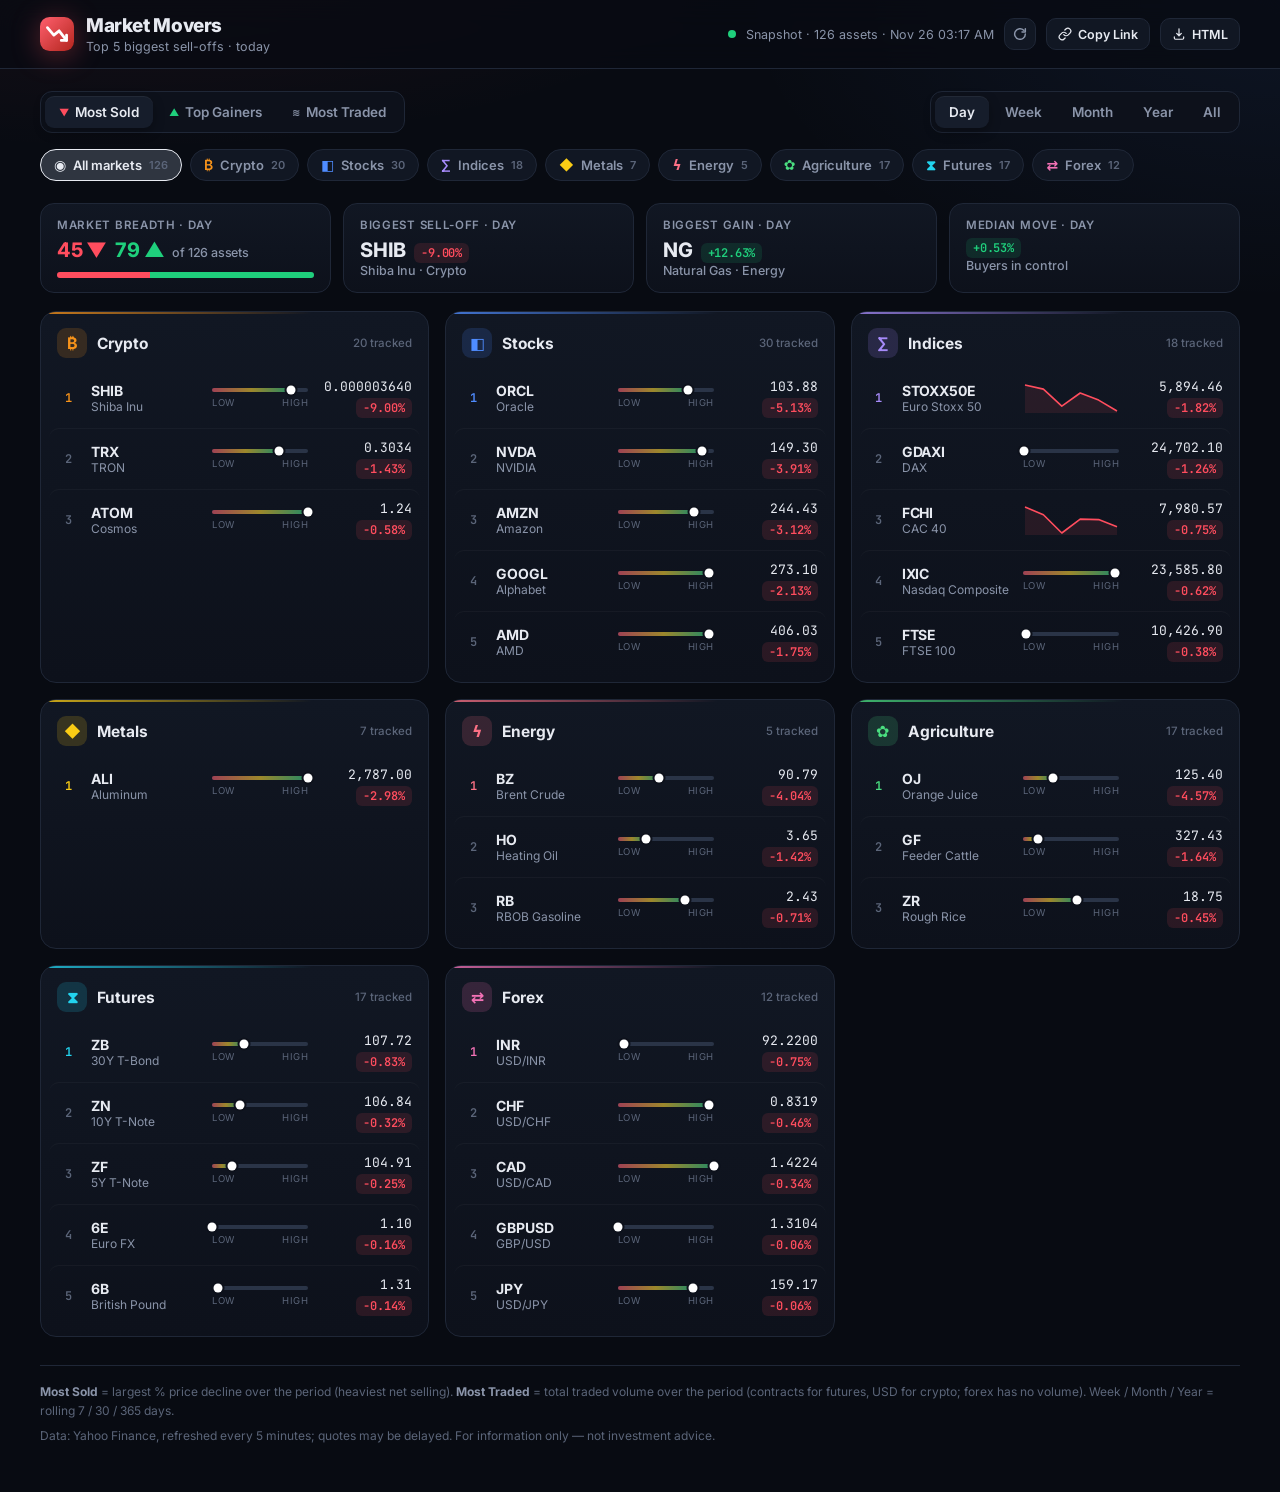
==== commit 58e7600c: "chore: refresh live market snapshot" ====
--- a/market-movers.html
+++ b/market-movers.html
@@ -349,7 +349,7 @@
     </div>
   </div>
 
-  <script id="embedded-data">window.__EMBEDDED_DATA__ = {"generatedAt":1795639680,"source":"yahoo","total":126,"categories":[{"id":"crypto","label":"Crypto","icon":"\u20bf","color":"#f7931a"},{"id":"stocks","label":"Stocks","icon":"\u25e7","color":"#4f8cff"},{"id":"indices","label":"Indices","icon":"\u2211","color":"#a78bfa"},{"id":"metals","label":"Metals","icon":"\u25c6","color":"#facc15"},{"id":"energy","label":"Energy","icon":"\u03df","color":"#fb7185"},{"id":"agriculture","label":"Agriculture","icon":"\u273f","color":"#4ade80"},{"id":"futures","label":"Futures","icon":"\u29d7","color":"#22d3ee"},{"id":"forex","label":"Forex","icon":"\u21c4","color":"#f472b6"}],"assets":[{"symbol":"BTC-USD","name":"Bitcoin","category":"crypto","currency":"USD","exchange":"CCC","price":59971.8,"marketTime":1795639672,"dayLow":57294.2,"dayHigh":60180.5,"yearLow":58558.9,"yearHigh":96929.3,"changes":{"1D":0.3749,"1W":-4.7875,"1M":-25.0415,"1Y":-31.3368},"volumes":{"1D":38774505472,"1W":295252932531,"1M":973423098334,"1Y":12947822359522},"series":{"t":[1763510400,1763596800,1763683200,1763769600,1763856000,1763942400,1764028800,1764115200,1764201600,1764288000,1764374400,1764460800,1764547200,1764633600,1764720000,1764806400,1764892800,1764979200,1765065600,1765152000,1765238400,1765324800,1765411200,1765497600,1765584000,1765670400,1765756800,1765843200,1765929600,1766016000,1766102400,1766188800,1766275200,1766361600,1766448000,1766534400,1766620800,1766707200,1766793600,1766880000,1766966400,1767052800,1767139200,1767225600,1767312000,1767398400,1767484800,1767571200,1767657600,1767744000,1767830400,1767916800,1768003200,1768089600,1768176000,1768262400,1768348800,1768435200,1768521600,1768608000,1768694400,1768780800,1768867200,1768953600,1769040000,1769126400,1769212800,1769299200,1769385600,1769472000,1769558400,1769644800,1769731200,1769817600,1769904000,1769990400,1770076800,1770163200,1770249600,1770336000,1770422400,1770508800,1770595200,1770681600,1770768000,1770854400,1770940800,1771027200,1771113600,1771200000,1771286400,1771372800,1771459200,1771545600,1771632000,1771718400,1771804800,1771891200,1771977600,1772064000,1772150400,1772236800,1772323200,1772409600,1772496000,1772582400,1772668800,1772755200,1772841600,1772928000,1773014400,1773100800,1773187200,1773273600,1773360000,1773446400,1773532800,1773619200,1773705600,1773792000,1773878400,1773964800,1774051200,1774137600,1774224000,1774310400,1774396800,1774483200,1774569600,1774656000,1774742400,1774828800,1774915200,1775001600,1775088000,1775174400,1775260800,1775347200,1775433600,1775520000,1775606400,1775692800,1775779200,1775865600,1775952000,1776038400,1776124800,1776211200,1776297600,1776384000,1776470400,1776556800,1776643200,1776729600,1776816000,1776902400,1776988800,1777075200,1777161600,1777248000,1777334400,1777420800,1777507200,1777593600,1777680000,1777766400,1777852800,1777939200,1778025600,1778112000,1778198400,1778284800,1778371200,1778457600,1778544000,1778630400,1778716800,1778803200,1778889600,1778976000,1779062400,1779148800,1779235200,1779321600,1779408000,1779494400,1779580800,1779667200,1779753600,1779840000,1779926400,1780012800,1780099200,1780185600,1780272000,1780358400,1780444800,1780531200,1780617600,1780704000,1780790400,1780876800,1780963200,1781049600,1781136000,1781222400,1781308800,1781395200,1781481600,1781568000,1781654400,1781740800,1781827200,1781913600,1782000000,1782086400,1782172800,1782259200,1782345600,1782432000,1782518400,1782604800,1782691200,1782777600,1782864000,1782950400,1783036800,1783123200,1783209600,1783296000,1783382400,1783468800,1783555200,1783641600,1783728000,1783814400,1783900800,1783987200,1784073600,1784160000,1784246400,1784332800,1784419200,1784505600,1784592000,1784678400,1784764800,1784851200,1784937600,1785024000,1785110400,1785196800,1785283200,1785369600,1785456000,1785542400,1785628800,1785715200,1785801600,1785888000,1785974400,1786060800,1786147200,1786233600,1786320000,1786406400,1786492800,1786579200,1786665600,1786752000,1786838400,1786924800,1787011200,1787097600,1787184000,1787270400,1787356800,1787443200,1787529600,1787616000,1787702400,1787788800,1787875200,1787961600,1788048000,1788134400,1788220800,1788307200,1788393600,1788480000,1788566400,1788652800,1788739200,1788825600,1788912000,1788998400,1789084800,1789171200,1789257600,1789344000,1789430400,1789516800,1789603200,1789689600,1789776000,1789862400,1789948800,1790035200,1790121600,1790208000,1790294400,1790380800,1790467200,1790553600,1790640000,1790726400,1790812800,1790899200,1790985600,1791072000,1791158400,1791244800,1791331200,1791417600,1791504000,1791590400,1791676800,1791763200,1791849600,1791936000,1792022400,1792108800,1792195200,1792281600,1792368000,1792454400,1792540800,1792627200,1792713600,1792800000,1792886400,1792972800,1793059200,1793145600,1793232000,1793318400,1793404800,1793491200,1793577600,1793664000,1793750400,1793836800,1793923200,1794009600,1794096000,1794182400,1794268800,1794355200,1794441600,1794528000,1794614400,1794700800,1794787200,1794873600,1794960000,1795046400,1795132800,1795219200,1795305600,1795392000,1795478400,1795564800],"c":[91466.0,86631.9,85090.7,84648.4,86805.0,88270.6,87341.9,90518.4,91285.4,90919.3,90851.8,90394.3,86321.6,91350.2,93527.8,92141.6,89387.8,89272.4,90405.6,90640.2,92691.7,92020.9,92511.3,90270.4,90298.7,88175.2,86419.8,87844.0,86143.8,85462.5,88103.4,88344.0,88621.8,88490.0,87414.0,87612.0,87234.7,87301.4,87802.2,87835.8,87138.1,88430.1,87508.8,88732.0,89944.7,90603.2,91413.5,93882.6,93729.0,91308.1,91027.1,90513.1,90386.6,90827.5,91193.0,95321.8,96929.3,95551.2,95525.1,95099.9,93634.4,92553.6,88310.9,89377.0,89462.5,89503.9,89110.7,86572.2,88267.1,89102.6,89184.6,84561.6,84128.7,78621.1,76974.4,78688.8,75633.5,73019.7,62702.1,70555.4,69282.0,70264.7,70120.8,68794.0,66992.0,66221.8,68857.8,69767.6,68788.2,68843.2,67494.2,66425.3,66957.5,68005.4,68003.8,67659.4,64616.7,64080.0,67960.1,67453.8,65881.8,66995.9,65738.1,68775.9,68293.6,72710.6,70841.1,68136.5,67272.6,65969.8,68402.4,69926.9,70204.9,70493.5,70968.3,71214.6,72789.9,74861.1,73922.5,71245.6,69912.8,70522.6,68711.5,67845.2,70914.9,70517.9,71309.9,68791.6,66338.4,66319.7,65954.9,66691.4,68233.3,68078.6,66888.6,66931.1,67290.5,68981.9,68859.8,71940.7,71123.4,71767.8,72979.0,73054.3,70753.4,74484.6,74181.6,74805.1,75152.1,77126.9,75726.2,73856.4,75872.5,76352.8,78203.1,78269.0,77455.3,77612.0,78657.5,77366.6,76350.7,75776.1,76304.3,78179.0,78657.2,78538.2,79827.9,80927.1,81427.5,80010.0,80186.8,80664.4,82138.9,81728.3,80477.5,79277.1,81051.2,79065.7,78131.4,77429.4,76954.2,76750.9,77457.8,77539.2,75488.2,76673.4,76981.1,77279.9,75825.7,74344.7,73536.6,73372.5,73754.8,73579.7,71319.8,66703.7,64014.4,63801.6,60922.7,60867.4,63239.5,63090.6,61643.8,61449.3,63561.1,63543.2,64421.3,65710.4,66289.5,65600.6,64418.4,62896.5,63540.8,64239.7,63237.5,63952.1,62668.0,60995.1,59721.7,60016.4,59940.1,59532.3,60138.4,58558.9,60003.8,61485.3,62544.2,63088.3,63547.9,63995.0,63297.4,62257.6,63193.1,64127.1,63802.0,63758.2,62239.1,64956.1,64712.4,63789.3,63899.5,64796.6,64690.8,65230.0,66505.1,66100.8,65044.8,64098.5,64311.8,65340.3,63724.9,63871.4,63908.2,64725.3,62813.7,62763.3,63482.0,63460.9,64056.0,64597.5,64262.1,64880.2,64904.7,64844.9,63910.6,63551.9,63402.4,63402.2,62975.6,63024.3,62818.7,64506.3,64680.7,69266.2,73032.8,78335.2,77083.4,77755.3,78964.5,78565.0,79027.4,80257.5,77830.3,78245.8,77667.6,78548.6,77403.6,77300.5,81271.7,79672.0,79823.9,80350.0,79115.9,78438.6,78259.5,76568.1,77173.8,77270.5,76838.2,78163.4,75612.5,76150.3,76403.8,80901.5,81233.7,81142.6,86602.9,86172.3,84383.0,84379.1,84034.9,84406.5,84458.1,83502.6,83622.4,83553.9,84853.1,84497.2,84763.6,86480.3,85786.6,85557.6,83275.9,81676.3,82546.3,82912.2,83679.5,81762.6,83095.1,81562.5,82141.5,81500.8,81382.1,82017.6,81853.5,82941.0,84012.0,81311.9,81074.2,80790.8,80024.0,80006.7,80805.1,81267.6,77775.1,77198.2,77434.8,78248.5,76677.3,77345.0,80405.3,75942.1,75746.9,75747.6,74584.6,75223.1,73720.1,73964.5,71343.0,68249.3,64128.1,65305.1,64855.8,64893.9,62987.3,61901.8,58799.0,60094.1,61161.9,61211.0,59747.8,59971.8]}},{"symbol":"ETH-USD","name":"Ethereum","category":"crypto","currency":"USD","exchange":"CCC","price":1682.8,"marketTime":1795639677,"dayLow":1608.66,"dayHigh":1692.58,"yearLow":1564.82,"yearHigh":3354.72,"changes":{"1D":0.3043,"1W":-5.181,"1M":-27.4743,"1Y":-43.109},"volumes":{"1D":13189882880,"1W":100402884098,"1M":377265825734,"1Y":6114381210845},"series":{"t":[1763510400,1763596800,1763683200,1763769600,1763856000,1763942400,1764028800,1764115200,1764201600,1764288000,1764374400,1764460800,1764547200,1764633600,1764720000,1764806400,1764892800,1764979200,1765065600,1765152000,1765238400,1765324800,1765411200,1765497600,1765584000,1765670400,1765756800,1765843200,1765929600,1766016000,1766102400,1766188800,1766275200,1766361600,1766448000,1766534400,1766620800,1766707200,1766793600,1766880000,1766966400,1767052800,1767139200,1767225600,1767312000,1767398400,1767484800,1767571200,1767657600,1767744000,1767830400,1767916800,1768003200,1768089600,1768176000,1768262400,1768348800,1768435200,1768521600,1768608000,1768694400,1768780800,1768867200,1768953600,1769040000,1769126400,1769212800,1769299200,1769385600,1769472000,1769558400,1769644800,1769731200,1769817600,1769904000,1769990400,1770076800,1770163200,1770249600,1770336000,1770422400,1770508800,1770595200,1770681600,1770768000,1770854400,1770940800,1771027200,1771113600,1771200000,1771286400,1771372800,1771459200,1771545600,1771632000,1771718400,1771804800,1771891200,1771977600,1772064000,1772150400,1772236800,1772323200,1772409600,1772496000,1772582400,1772668800,1772755200,1772841600,1772928000,1773014400,1773100800,1773187200,1773273600,1773360000,1773446400,1773532800,1773619200,1773705600,1773792000,1773878400,1773964800,1774051200,1774137600,1774224000,1774310400,1774396800,1774483200,1774569600,1774656000,1774742400,1774828800,1774915200,1775001600,1775088000,1775174400,1775260800,1775347200,1775433600,1775520000,1775606400,1775692800,1775779200,1775865600,1775952000,1776038400,1776124800,1776211200,1776297600,1776384000,1776470400,1776556800,1776643200,1776729600,1776816000,1776902400,1776988800,1777075200,1777161600,1777248000,1777334400,1777420800,1777507200,1777593600,1777680000,1777766400,1777852800,1777939200,1778025600,1778112000,1778198400,1778284800,1778371200,1778457600,1778544000,1778630400,1778716800,1778803200,1778889600,1778976000,1779062400,1779148800,1779235200,1779321600,1779408000,1779494400,1779580800,1779667200,1779753600,1779840000,1779926400,1780012800,1780099200,1780185600,1780272000,1780358400,1780444800,1780531200,1780617600,1780704000,1780790400,1780876800,1780963200,1781049600,1781136000,1781222400,1781308800,1781395200,1781481600,1781568000,1781654400,1781740800,1781827200,1781913600,1782000000,1782086400,1782172800,1782259200,1782345600,1782432000,1782518400,1782604800,1782691200,1782777600,1782864000,1782950400,1783036800,1783123200,1783209600,1783296000,1783382400,1783468800,1783555200,1783641600,1783728000,1783814400,1783900800,1783987200,1784073600,1784160000,1784246400,1784332800,1784419200,1784505600,1784592000,1784678400,1784764800,1784851200,1784937600,1785024000,1785110400,1785196800,1785283200,1785369600,1785456000,1785542400,1785628800,1785715200,1785801600,1785888000,1785974400,1786060800,1786147200,1786233600,1786320000,1786406400,1786492800,1786579200,1786665600,1786752000,1786838400,1786924800,1787011200,1787097600,1787184000,1787270400,1787356800,1787443200,1787529600,1787616000,1787702400,1787788800,1787875200,1787961600,1788048000,1788134400,1788220800,1788307200,1788393600,1788480000,1788566400,1788652800,1788739200,1788825600,1788912000,1788998400,1789084800,1789171200,1789257600,1789344000,1789430400,1789516800,1789603200,1789689600,1789776000,1789862400,1789948800,1790035200,1790121600,1790208000,1790294400,1790380800,1790467200,1790553600,1790640000,1790726400,1790812800,1790899200,1790985600,1791072000,1791158400,1791244800,1791331200,1791417600,1791504000,1791590400,1791676800,1791763200,1791849600,1791936000,1792022400,1792108800,1792195200,1792281600,1792368000,1792454400,1792540800,1792627200,1792713600,1792800000,1792886400,1792972800,1793059200,1793145600,1793232000,1793318400,1793404800,1793491200,1793577600,1793664000,1793750400,1793836800,1793923200,1794009600,1794096000,1794182400,1794268800,1794355200,1794441600,1794528000,1794614400,1794700800,1794787200,1794873600,1794960000,1795046400,1795132800,1795219200,1795305600,1795392000,1795478400,1795564800],"c":[3023.07,2831.78,2765.7,2767.61,2801.68,2952.71,2957.94,3027.81,3014.54,3032.3,2991.69,2992.11,2800.19,2997.94,3191.57,3134.32,3024.43,3040.21,3061.3,3125.2,3321.11,3325.39,3237.06,3084.17,3116.7,3060.59,2964.18,2964.18,2831.4,2827.07,2977.97,2977.58,3001.61,3006.07,2963.37,2945.59,2903.58,2925.75,2948.0,2948.57,2934.54,2971.42,2967.04,3000.39,3124.42,3125.92,3140.71,3226.13,3295.95,3166.84,3104.38,3083.05,3082.4,3118.89,3092.33,3322.1,3354.72,3317.1,3295.48,3308.86,3281.16,3186.62,2935.61,2978.9,2949.63,2953.26,2948.74,2815.9,2926.46,3022.21,3006.61,2818.23,2702.38,2445.09,2267.96,2344.36,2227.56,2143.5,1821.68,2063.39,2090.55,2088.76,2103.57,2019.5,1940.62,1946.94,2048.53,2086.01,1966.04,1997.92,1992.19,1953.97,1948.2,1969.02,1973.74,1957.81,1855.5,1852.97,2054.63,2026.79,1930.76,1965.05,1939.07,2027.27,1982.77,2126.51,2071.61,1978.75,1969.46,1936.6,1992.94,2037.12,2051.57,2073.14,2092.56,2097.09,2177.48,2351.18,2318.05,2203.67,2137.42,2146.5,2076.69,2053.05,2152.15,2155.7,2168.02,2059.58,1991.27,1992.69,1982.56,2023.51,2104.71,2138.74,2056.85,2053.39,2065.35,2109.0,2107.76,2241.81,2190.34,2189.14,2245.15,2285.39,2192.2,2370.71,2323.31,2359.44,2348.65,2421.07,2351.1,2264.92,2315.21,2327.97,2376.09,2331.51,2315.69,2318.83,2369.73,2303.06,2289.42,2253.42,2256.25,2295.09,2316.23,2321.64,2346.4,2361.18,2350.8,2291.11,2306.97,2326.73,2369.04,2339.36,2274.64,2257.58,2280.93,2223.33,2179.75,2127.65,2128.52,2109.96,2126.98,2131.41,2064.64,2115.95,2097.99,2111.37,2070.86,2022.2,2007.55,2011.98,2019.46,2004.34,2003.22,1857.72,1811.73,1769.58,1580.86,1568.77,1686.4,1690.15,1637.71,1620.14,1672.28,1665.13,1680.21,1724.61,1794.96,1790.4,1747.89,1709.53,1710.98,1739.3,1704.58,1726.51,1665.44,1619.92,1564.82,1576.62,1571.59,1570.36,1610.21,1569.58,1608.96,1698.17,1756.52,1779.03,1783.01,1797.57,1768.51,1742.68,1744.48,1795.69,1788.1,1805.79,1773.5,1889.48,1916.94,1863.19,1840.99,1861.39,1871.51,1903.76,1928.38,1933.49,1877.1,1860.18,1873.22,1953.41,1890.61,1919.95,1908.52,1917.37,1860.35,1843.42,1882.52,1858.26,1868.39,1906.53,1902.06,1913.28,1915.53,1908.68,1871.28,1881.37,1878.14,1883.99,1880.65,1880.91,1873.94,1912.2,1916.46,2251.46,2326.38,2515.28,2424.25,2463.82,2481.83,2443.16,2506.26,2510.41,2442.54,2457.69,2417.94,2466.82,2417.84,2391.5,2508.02,2456.08,2480.74,2514.55,2490.96,2484.94,2466.91,2437.1,2514.73,2525.94,2477.02,2514.41,2399.09,2416.12,2447.11,2611.35,2631.96,2643.0,2776.47,2752.63,2684.69,2687.3,2690.48,2695.21,2686.93,2688.67,2676.72,2683.68,2705.54,2668.15,2687.26,2726.51,2711.03,2697.52,2573.53,2471.91,2485.54,2504.03,2534.7,2444.36,2496.63,2418.21,2440.48,2419.77,2399.8,2408.74,2404.82,2446.73,2470.77,2386.19,2384.08,2355.95,2326.92,2320.28,2347.73,2357.62,2249.5,2241.05,2252.75,2273.05,2248.89,2272.73,2422.31,2234.48,2235.05,2236.32,2120.98,2131.5,2050.18,2055.88,2016.83,1927.59,1769.12,1835.5,1819.28,1822.96,1774.75,1755.19,1619.43,1682.2,1721.08,1708.85,1677.69,1682.8]}},{"symbol":"SOL-USD","name":"Solana","category":"crypto","currency":"USD","exchange":"CCC","price":70.21,"marketTime":1795639671,"dayLow":66.2194,"dayHigh":70.7987,"yearLow":62.1898,"yearHigh":146.753,"changes":{"1D":0.8246,"1W":-4.6356,"1M":-30.316,"1Y":-49.4496},"volumes":{"1D":3032657408,"1W":21545832674,"1M":88784144936,"1Y":1298506066181},"series":{"t":[1763510400,1763596800,1763683200,1763769600,1763856000,1763942400,1764028800,1764115200,1764201600,1764288000,1764374400,1764460800,1764547200,1764633600,1764720000,1764806400,1764892800,1764979200,1765065600,1765152000,1765238400,1765324800,1765411200,1765497600,1765584000,1765670400,1765756800,1765843200,1765929600,1766016000,1766102400,1766188800,1766275200,1766361600,1766448000,1766534400,1766620800,1766707200,1766793600,1766880000,1766966400,1767052800,1767139200,1767225600,1767312000,1767398400,1767484800,1767571200,1767657600,1767744000,1767830400,1767916800,1768003200,1768089600,1768176000,1768262400,1768348800,1768435200,1768521600,1768608000,1768694400,1768780800,1768867200,1768953600,1769040000,1769126400,1769212800,1769299200,1769385600,1769472000,1769558400,1769644800,1769731200,1769817600,1769904000,1769990400,1770076800,1770163200,1770249600,1770336000,1770422400,1770508800,1770595200,1770681600,1770768000,1770854400,1770940800,1771027200,1771113600,1771200000,1771286400,1771372800,1771459200,1771545600,1771632000,1771718400,1771804800,1771891200,1771977600,1772064000,1772150400,1772236800,1772323200,1772409600,1772496000,1772582400,1772668800,1772755200,1772841600,1772928000,1773014400,1773100800,1773187200,1773273600,1773360000,1773446400,1773532800,1773619200,1773705600,1773792000,1773878400,1773964800,1774051200,1774137600,1774224000,1774310400,1774396800,1774483200,1774569600,1774656000,1774742400,1774828800,1774915200,1775001600,1775088000,1775174400,1775260800,1775347200,1775433600,1775520000,1775606400,1775692800,1775779200,1775865600,1775952000,1776038400,1776124800,1776211200,1776297600,1776384000,1776470400,1776556800,1776643200,1776729600,1776816000,1776902400,1776988800,1777075200,1777161600,1777248000,1777334400,1777420800,1777507200,1777593600,1777680000,1777766400,1777852800,1777939200,1778025600,1778112000,1778198400,1778284800,1778371200,1778457600,1778544000,1778630400,1778716800,1778803200,1778889600,1778976000,1779062400,1779148800,1779235200,1779321600,1779408000,1779494400,1779580800,1779667200,1779753600,1779840000,1779926400,1780012800,1780099200,1780185600,1780272000,1780358400,1780444800,1780531200,1780617600,1780704000,1780790400,1780876800,1780963200,1781049600,1781136000,1781222400,1781308800,1781395200,1781481600,1781568000,1781654400,1781740800,1781827200,1781913600,1782000000,1782086400,1782172800,1782259200,1782345600,1782432000,1782518400,1782604800,1782691200,1782777600,1782864000,1782950400,1783036800,1783123200,1783209600,1783296000,1783382400,1783468800,1783555200,1783641600,1783728000,1783814400,1783900800,1783987200,1784073600,1784160000,1784246400,1784332800,1784419200,1784505600,1784592000,1784678400,1784764800,1784851200,1784937600,1785024000,1785110400,1785196800,1785283200,1785369600,1785456000,1785542400,1785628800,1785715200,1785801600,1785888000,1785974400,1786060800,1786147200,1786233600,1786320000,1786406400,1786492800,1786579200,1786665600,1786752000,1786838400,1786924800,1787011200,1787097600,1787184000,1787270400,1787356800,1787443200,1787529600,1787616000,1787702400,1787788800,1787875200,1787961600,1788048000,1788134400,1788220800,1788307200,1788393600,1788480000,1788566400,1788652800,1788739200,1788825600,1788912000,1788998400,1789084800,1789171200,1789257600,1789344000,1789430400,1789516800,1789603200,1789689600,1789776000,1789862400,1789948800,1790035200,1790121600,1790208000,1790294400,1790380800,1790467200,1790553600,1790640000,1790726400,1790812800,1790899200,1790985600,1791072000,1791158400,1791244800,1791331200,1791417600,1791504000,1791590400,1791676800,1791763200,1791849600,1791936000,1792022400,1792108800,1792195200,1792281600,1792368000,1792454400,1792540800,1792627200,1792713600,1792800000,1792886400,1792972800,1793059200,1793145600,1793232000,1793318400,1793404800,1793491200,1793577600,1793664000,1793750400,1793836800,1793923200,1794009600,1794096000,1794182400,1794268800,1794355200,1794441600,1794528000,1794614400,1794700800,1794787200,1794873600,1794960000,1795046400,1795132800,1795219200,1795305600,1795392000,1795478400,1795564800],"c":[136.767,133.517,128.501,127.551,130.705,138.371,138.891,143.012,140.846,137.39,136.082,133.565,126.709,138.674,144.898,139.015,133.323,132.348,132.094,133.278,137.902,136.469,136.372,132.324,133.247,129.481,127.757,129.251,123.12,119.57,126.193,125.809,125.992,125.801,123.857,122.459,119.947,122.196,124.648,125.199,123.125,124.931,124.484,126.761,132.134,133.298,133.9,137.99,141.098,136.313,138.293,135.756,135.727,139.49,139.136,145.361,146.753,142.332,144.86,143.726,137.995,133.339,125.706,129.379,128.288,127.362,127.054,118.773,124.14,127.055,125.118,117.606,117.363,105.442,100.851,104.471,97.5639,92.0293,78.1874,87.4648,87.6398,87.0441,86.7018,82.9155,79.2542,78.3484,84.3225,88.1608,86.0051,86.4288,85.1976,81.5669,82.3932,84.6351,85.2111,82.791,77.7533,79.0365,87.9156,85.9091,81.9515,84.3662,83.5777,86.6345,87.0198,90.8343,88.6911,84.6818,83.18,81.6246,84.9362,85.8382,86.5649,86.8678,88.1533,88.0707,92.2518,96.2237,94.706,90.0657,88.9178,89.8536,87.4654,86.1283,91.4241,90.8224,91.7082,86.4439,83.0188,82.0156,81.4224,82.4441,83.1065,81.1953,78.9513,80.3685,80.8084,81.8545,80.1516,85.648,82.5817,83.2977,84.8285,84.9488,81.5352,86.6566,83.7746,84.9193,88.9942,88.8742,86.2027,83.5809,85.333,86.0295,86.9158,86.1411,86.2319,86.1512,86.9704,84.8178,84.039,83.0269,83.0238,83.7235,84.2766,83.8996,84.0899,86.3192,89.145,88.4048,91.9498,93.1455,96.427,97.3502,94.2843,91.0855,92.1487,89.2004,86.5365,85.173,85.2969,84.2086,86.0419,87.1562,84.3071,85.6585,85.2497,85.0105,83.5865,82.3681,81.9854,81.9325,82.5473,82.2983,81.087,74.1429,71.6124,68.7189,63.4869,62.1898,66.3106,66.795,64.9621,63.161,66.822,66.7493,68.8728,71.1662,73.9793,73.4138,71.931,69.6265,69.7206,73.1727,72.4182,71.9082,69.6437,67.9825,67.5741,71.8354,70.4107,71.3129,74.9468,73.5233,77.3837,80.644,82.2801,81.6496,81.423,81.9152,80.6487,77.787,78.0455,78.0666,76.8242,76.8738,74.8614,77.7624,77.2641,75.272,75.0116,75.4609,76.3553,77.7919,78.1086,77.9063,75.8598,73.8799,74.4286,76.6022,74.1418,73.6991,73.5972,74.468,72.7897,71.8663,73.4488,73.4737,73.7178,73.9614,72.5765,73.6427,75.9722,76.2121,75.9452,76.1951,75.5255,76.1773,75.3273,75.2723,74.539,75.9441,77.0312,85.3745,87.6369,93.6536,93.9125,95.4422,98.5617,96.6035,102.167,109.208,104.127,105.652,101.877,102.997,99.9869,100.386,103.978,101.949,103.188,106.448,103.866,103.325,101.608,98.6899,102.396,101.786,99.2458,102.495,96.8884,98.6419,101.603,112.599,111.015,111.133,118.75,118.507,114.975,117.009,122.01,121.426,122.059,118.837,119.055,117.995,118.398,118.615,119.645,121.529,120.751,120.788,116.223,109.442,109.139,110.034,111.241,105.559,106.728,104.074,105.331,104.297,103.312,104.025,104.926,106.422,106.794,103.542,102.78,102.272,101.223,100.755,101.255,102.307,95.4941,96.2188,95.3482,94.4546,91.8355,92.919,95.4884,89.1434,90.0594,89.6687,86.2428,86.5493,83.2603,83.3211,81.6607,78.0961,70.1769,72.6789,71.5053,75.1052,73.6228,73.066,68.7475,70.2152,70.5701,71.9818,69.6358,70.21]}},{"symbol":"BNB-USD","name":"BNB","category":"crypto","currency":"USD","exchange":"CCC","price":551.89,"marketTime":1795639670,"dayLow":527.648,"dayHigh":553.529,"yearLow":539.003,"yearHigh":949.109,"changes":{"1D":0.7576,"1W":-5.2529,"1M":-25.563,"1Y":-35.9837},"volumes":{"1D":652283904,"1W":7573488746,"1M":40815336547,"1Y":595633419276},"series":{"t":[1763510400,1763596800,1763683200,1763769600,1763856000,1763942400,1764028800,1764115200,1764201600,1764288000,1764374400,1764460800,1764547200,1764633600,1764720000,1764806400,1764892800,1764979200,1765065600,1765152000,1765238400,1765324800,1765411200,1765497600,1765584000,1765670400,1765756800,1765843200,1765929600,1766016000,1766102400,1766188800,1766275200,1766361600,1766448000,1766534400,1766620800,1766707200,1766793600,1766880000,1766966400,1767052800,1767139200,1767225600,1767312000,1767398400,1767484800,1767571200,1767657600,1767744000,1767830400,1767916800,1768003200,1768089600,1768176000,1768262400,1768348800,1768435200,1768521600,1768608000,1768694400,1768780800,1768867200,1768953600,1769040000,1769126400,1769212800,1769299200,1769385600,1769472000,1769558400,1769644800,1769731200,1769817600,1769904000,1769990400,1770076800,1770163200,1770249600,1770336000,1770422400,1770508800,1770595200,1770681600,1770768000,1770854400,1770940800,1771027200,1771113600,1771200000,1771286400,1771372800,1771459200,1771545600,1771632000,1771718400,1771804800,1771891200,1771977600,1772064000,1772150400,1772236800,1772323200,1772409600,1772496000,1772582400,1772668800,1772755200,1772841600,1772928000,1773014400,1773100800,1773187200,1773273600,1773360000,1773446400,1773532800,1773619200,1773705600,1773792000,1773878400,1773964800,1774051200,1774137600,1774224000,1774310400,1774396800,1774483200,1774569600,1774656000,1774742400,1774828800,1774915200,1775001600,1775088000,1775174400,1775260800,1775347200,1775433600,1775520000,1775606400,1775692800,1775779200,1775865600,1775952000,1776038400,1776124800,1776211200,1776297600,1776384000,1776470400,1776556800,1776643200,1776729600,1776816000,1776902400,1776988800,1777075200,1777161600,1777248000,1777334400,1777420800,1777507200,1777593600,1777680000,1777766400,1777852800,1777939200,1778025600,1778112000,1778198400,1778284800,1778371200,1778457600,1778544000,1778630400,1778716800,1778803200,1778889600,1778976000,1779062400,1779148800,1779235200,1779321600,1779408000,1779494400,1779580800,1779667200,1779753600,1779840000,1779926400,1780012800,1780099200,1780185600,1780272000,1780358400,1780444800,1780531200,1780617600,1780704000,1780790400,1780876800,1780963200,1781049600,1781136000,1781222400,1781308800,1781395200,1781481600,1781568000,1781654400,1781740800,1781827200,1781913600,1782000000,1782086400,1782172800,1782259200,1782345600,1782432000,1782518400,1782604800,1782691200,1782777600,1782864000,1782950400,1783036800,1783123200,1783209600,1783296000,1783382400,1783468800,1783555200,1783641600,1783728000,1783814400,1783900800,1783987200,1784073600,1784160000,1784246400,1784332800,1784419200,1784505600,1784592000,1784678400,1784764800,1784851200,1784937600,1785024000,1785110400,1785196800,1785283200,1785369600,1785456000,1785542400,1785628800,1785715200,1785801600,1785888000,1785974400,1786060800,1786147200,1786233600,1786320000,1786406400,1786492800,1786579200,1786665600,1786752000,1786838400,1786924800,1787011200,1787097600,1787184000,1787270400,1787356800,1787443200,1787529600,1787616000,1787702400,1787788800,1787875200,1787961600,1788048000,1788134400,1788220800,1788307200,1788393600,1788480000,1788566400,1788652800,1788739200,1788825600,1788912000,1788998400,1789084800,1789171200,1789257600,1789344000,1789430400,1789516800,1789603200,1789689600,1789776000,1789862400,1789948800,1790035200,1790121600,1790208000,1790294400,1790380800,1790467200,1790553600,1790640000,1790726400,1790812800,1790899200,1790985600,1791072000,1791158400,1791244800,1791331200,1791417600,1791504000,1791590400,1791676800,1791763200,1791849600,1791936000,1792022400,1792108800,1792195200,1792281600,1792368000,1792454400,1792540800,1792627200,1792713600,1792800000,1792886400,1792972800,1793059200,1793145600,1793232000,1793318400,1793404800,1793491200,1793577600,1793664000,1793750400,1793836800,1793923200,1794009600,1794096000,1794182400,1794268800,1794355200,1794441600,1794528000,1794614400,1794700800,1794787200,1794873600,1794960000,1795046400,1795132800,1795219200,1795305600,1795392000,1795478400,1795564800],"c":[895.62,866.344,830.079,833.351,843.225,864.421,862.108,891.753,895.56,887.647,873.69,877.577,827.405,877.035,921.754,900.066,884.218,890.545,894.022,897.604,898.81,894.651,886.167,881.868,897.43,877.807,858.545,874.899,842.93,829.301,855.943,853.586,857.889,857.857,843.771,846.26,829.424,834.152,844.555,858.829,851.188,860.554,863.257,863.055,880.844,878.639,894.384,910.788,917.507,899.414,891.754,895.469,906.112,902.751,905.418,942.46,949.109,930.878,937.532,947.045,932.591,922.495,884.675,882.558,886.972,890.766,886.18,864.727,878.745,897.666,901.349,867.098,857.259,780.485,758.457,774.579,753.578,697.862,606.543,657.422,647.35,640.254,635.954,619.57,607.187,613.711,619.084,633.345,614.638,626.571,617.562,604.524,607.16,625.664,625.898,614.407,595.865,584.11,629.073,625.913,613.97,617.246,618.107,637.24,633.831,657.817,647.626,627.273,620.066,612.039,634.5,641.879,651.478,652.135,655.882,657.832,673.701,679.355,668.781,652.059,639.266,642.183,630.134,626.601,638.537,638.253,647.328,628.995,613.292,610.701,605.676,608.554,617.049,610.623,583.137,588.1,593.284,601.536,600.386,620.899,601.172,602.828,605.992,607.391,592.214,615.051,614.037,622.665,635.583,643.45,630.322,616.524,629.255,631.792,637.932,638.726,636.403,628.657,636.111,626.964,624.311,617.33,615.067,615.331,617.828,617.482,622.659,630.391,647.574,637.022,649.009,649.737,663.663,669.974,664.541,671.383,677.94,672.111,656.216,648.794,643.056,639.45,648.819,657.35,649.469,655.71,656.098,662.304,655.596,648.159,637.494,642.287,717.934,708.584,692.131,650.43,620.099,603.535,572.107,574.511,603.629,601.628,592.851,586.174,605.042,603.507,609.544,616.086,617.422,604.346,600.959,578.015,581.164,587.614,583.752,589.919,577.6,563.771,559.799,566.858,556.391,550.7,558.668,545.686,550.109,558.015,573.442,574.973,588.935,585.434,576.797,568.306,568.468,575.032,574.889,573.948,566.634,581.756,580.104,572.193,567.765,570.286,570.404,570.733,573.597,570.754,566.945,564.337,568.469,574.504,565.73,570.487,571.402,592.013,586.427,574.96,587.568,588.795,592.808,593.221,591.653,592.197,600.422,601.766,598.687,616.499,609.68,610.037,607.58,607.104,602.479,605.172,603.528,626.472,654.908,686.967,695.702,701.847,703.638,694.026,707.88,712.171,691.117,692.604,684.809,691.025,682.749,687.963,724.996,721.26,766.912,752.501,740.027,752.429,722.735,709.133,726.968,727.453,716.331,720.236,712.161,725.576,738.002,761.016,762.044,772.348,798.89,788.156,767.254,776.499,776.799,773.236,778.897,763.801,758.086,768.182,771.184,768.148,787.266,795.264,786.81,779.616,772.301,735.131,742.094,749.768,753.538,732.13,741.062,729.261,728.668,720.894,717.042,722.255,730.955,740.824,745.868,730.477,738.837,738.7,737.725,741.419,744.148,758.668,697.691,703.354,702.613,711.884,698.043,698.531,719.546,688.028,693.118,695.244,683.291,690.075,679.591,679.505,656.053,629.433,581.378,595.989,590.691,596.026,582.488,579.592,539.003,547.512,558.542,555.85,547.74,551.89]}},{"symbol":"XRP-USD","name":"XRP","category":"crypto","currency":"USD","exchange":"CCC","price":0.9359,"marketTime":1795639676,"dayLow":0.891479,"dayHigh":0.942727,"yearLow":0.909707,"yearHigh":2.3488,"changes":{"1D":1.2471,"1W":-3.3763,"1M":-28.3878,"1Y":-57.4309},"volumes":{"1D":2007913728,"1W":16058892642,"1M":67828167917,"1Y":939416843110},"series":{"t":[1763510400,1763596800,1763683200,1763769600,1763856000,1763942400,1764028800,1764115200,1764201600,1764288000,1764374400,1764460800,1764547200,1764633600,1764720000,1764806400,1764892800,1764979200,1765065600,1765152000,1765238400,1765324800,1765411200,1765497600,1765584000,1765670400,1765756800,1765843200,1765929600,1766016000,1766102400,1766188800,1766275200,1766361600,1766448000,1766534400,1766620800,1766707200,1766793600,1766880000,1766966400,1767052800,1767139200,1767225600,1767312000,1767398400,1767484800,1767571200,1767657600,1767744000,1767830400,1767916800,1768003200,1768089600,1768176000,1768262400,1768348800,1768435200,1768521600,1768608000,1768694400,1768780800,1768867200,1768953600,1769040000,1769126400,1769212800,1769299200,1769385600,1769472000,1769558400,1769644800,1769731200,1769817600,1769904000,1769990400,1770076800,1770163200,1770249600,1770336000,1770422400,1770508800,1770595200,1770681600,1770768000,1770854400,1770940800,1771027200,1771113600,1771200000,1771286400,1771372800,1771459200,1771545600,1771632000,1771718400,1771804800,1771891200,1771977600,1772064000,1772150400,1772236800,1772323200,1772409600,1772496000,1772582400,1772668800,1772755200,1772841600,1772928000,1773014400,1773100800,1773187200,1773273600,1773360000,1773446400,1773532800,1773619200,1773705600,1773792000,1773878400,1773964800,1774051200,1774137600,1774224000,1774310400,1774396800,1774483200,1774569600,1774656000,1774742400,1774828800,1774915200,1775001600,1775088000,1775174400,1775260800,1775347200,1775433600,1775520000,1775606400,1775692800,1775779200,1775865600,1775952000,1776038400,1776124800,1776211200,1776297600,1776384000,1776470400,1776556800,1776643200,1776729600,1776816000,1776902400,1776988800,1777075200,1777161600,1777248000,1777334400,1777420800,1777507200,1777593600,1777680000,1777766400,1777852800,1777939200,1778025600,1778112000,1778198400,1778284800,1778371200,1778457600,1778544000,1778630400,1778716800,1778803200,1778889600,1778976000,1779062400,1779148800,1779235200,1779321600,1779408000,1779494400,1779580800,1779667200,1779753600,1779840000,1779926400,1780012800,1780099200,1780185600,1780272000,1780358400,1780444800,1780531200,1780617600,1780704000,1780790400,1780876800,1780963200,1781049600,1781136000,1781222400,1781308800,1781395200,1781481600,1781568000,1781654400,1781740800,1781827200,1781913600,1782000000,1782086400,1782172800,1782259200,1782345600,1782432000,1782518400,1782604800,1782691200,1782777600,1782864000,1782950400,1783036800,1783123200,1783209600,1783296000,1783382400,1783468800,1783555200,1783641600,1783728000,1783814400,1783900800,1783987200,1784073600,1784160000,1784246400,1784332800,1784419200,1784505600,1784592000,1784678400,1784764800,1784851200,1784937600,1785024000,1785110400,1785196800,1785283200,1785369600,1785456000,1785542400,1785628800,1785715200,1785801600,1785888000,1785974400,1786060800,1786147200,1786233600,1786320000,1786406400,1786492800,1786579200,1786665600,1786752000,1786838400,1786924800,1787011200,1787097600,1787184000,1787270400,1787356800,1787443200,1787529600,1787616000,1787702400,1787788800,1787875200,1787961600,1788048000,1788134400,1788220800,1788307200,1788393600,1788480000,1788566400,1788652800,1788739200,1788825600,1788912000,1788998400,1789084800,1789171200,1789257600,1789344000,1789430400,1789516800,1789603200,1789689600,1789776000,1789862400,1789948800,1790035200,1790121600,1790208000,1790294400,1790380800,1790467200,1790553600,1790640000,1790726400,1790812800,1790899200,1790985600,1791072000,1791158400,1791244800,1791331200,1791417600,1791504000,1791590400,1791676800,1791763200,1791849600,1791936000,1792022400,1792108800,1792195200,1792281600,1792368000,1792454400,1792540800,1792627200,1792713600,1792800000,1792886400,1792972800,1793059200,1793145600,1793232000,1793318400,1793404800,1793491200,1793577600,1793664000,1793750400,1793836800,1793923200,1794009600,1794096000,1794182400,1794268800,1794355200,1794441600,1794528000,1794614400,1794700800,1794787200,1794873600,1794960000,1795046400,1795132800,1795219200,1795305600,1795392000,1795478400,1795564800],"c":[2.10762,1.99879,1.9504,1.94975,2.04626,2.22588,2.19854,2.22428,2.20082,2.18065,2.20338,2.16097,2.03092,2.15552,2.20191,2.09717,2.03761,2.03262,2.04342,2.07311,2.10842,2.04334,2.03551,2.00915,2.02399,1.97929,1.89867,1.93007,1.86184,1.80778,1.90739,1.9324,1.92201,1.90276,1.87282,1.86117,1.83184,1.84296,1.87285,1.86436,1.84772,1.87549,1.83997,1.87794,2.00582,2.01741,2.09002,2.3488,2.3069,2.16712,2.1221,2.09164,2.08802,2.07106,2.05255,2.1638,2.13974,2.07813,2.06822,2.06237,1.99266,1.98638,1.88958,1.94556,1.92167,1.91953,1.91313,1.83303,1.9035,1.91393,1.90873,1.80507,1.73243,1.64547,1.59134,1.62055,1.5742,1.51048,1.21352,1.47152,1.4242,1.43219,1.43612,1.39949,1.36802,1.36207,1.40746,1.50998,1.47486,1.48668,1.4744,1.42161,1.40638,1.42941,1.43166,1.39308,1.35165,1.34889,1.43375,1.40202,1.35592,1.37723,1.35173,1.39098,1.36056,1.43022,1.40305,1.36357,1.35642,1.3414,1.36184,1.38643,1.38488,1.38465,1.39891,1.40727,1.44755,1.54357,1.51854,1.46385,1.44732,1.44546,1.40658,1.38488,1.43188,1.41542,1.41424,1.36011,1.32501,1.3328,1.32728,1.32258,1.34026,1.34777,1.31869,1.31791,1.31557,1.3255,1.32122,1.38149,1.34237,1.34414,1.35661,1.35545,1.325,1.37667,1.36183,1.39167,1.45264,1.47705,1.43468,1.39465,1.42487,1.43183,1.43003,1.43906,1.43368,1.42422,1.43157,1.40091,1.38066,1.36925,1.36743,1.3847,1.39315,1.38758,1.39196,1.41315,1.42472,1.38713,1.41829,1.42011,1.47281,1.47682,1.4361,1.42635,1.48411,1.43373,1.41404,1.40094,1.3892,1.36059,1.36537,1.37209,1.3337,1.35749,1.35003,1.34939,1.32766,1.30615,1.31353,1.32833,1.33834,1.33132,1.29488,1.20989,1.20025,1.16665,1.09644,1.09346,1.15465,1.16819,1.13725,1.09724,1.14159,1.13206,1.15005,1.18583,1.23821,1.21599,1.18509,1.14542,1.13638,1.14905,1.12442,1.12863,1.10941,1.07226,1.04164,1.04712,1.04643,1.04758,1.05727,1.03843,1.05215,1.0865,1.13393,1.15679,1.15589,1.1438,1.11178,1.08997,1.09334,1.10392,1.09758,1.08574,1.06548,1.11112,1.11277,1.08629,1.08862,1.09216,1.09592,1.11211,1.14247,1.14161,1.10688,1.09093,1.09733,1.11167,1.06527,1.06796,1.07286,1.08382,1.06053,1.05974,1.08461,1.07463,1.07321,1.06101,1.03367,1.02124,1.03861,1.02892,1.01153,1.02188,1.00437,1.00812,0.998038,1.0014,0.991973,1.00262,1.00135,1.1044,1.26844,1.4538,1.46373,1.52219,1.47904,1.43325,1.42243,1.45303,1.38319,1.39673,1.3595,1.37905,1.35164,1.34981,1.45132,1.39896,1.41247,1.42282,1.39775,1.41625,1.39442,1.33532,1.35617,1.36656,1.34061,1.42101,1.28469,1.29934,1.29587,1.39615,1.41045,1.40985,1.53304,1.57176,1.50056,1.53311,1.56841,1.5281,1.51836,1.49628,1.49003,1.48839,1.49404,1.48499,1.4865,1.52018,1.50744,1.49733,1.42126,1.379,1.39534,1.40173,1.40921,1.33951,1.36462,1.3298,1.33319,1.31003,1.29257,1.30496,1.30271,1.33445,1.36362,1.30766,1.29394,1.29848,1.29441,1.3069,1.32959,1.32427,1.23486,1.25441,1.25011,1.24986,1.2478,1.27733,1.30465,1.20599,1.17808,1.16205,1.11046,1.09692,1.05565,1.05284,1.03993,1.00944,0.913031,0.974613,0.95467,0.98292,0.968603,0.959807,0.909707,0.931362,0.927381,0.939599,0.924372,0.9359]}},{"symbol":"ADA-USD","name":"Cardano","category":"crypto","currency":"USD","exchange":"CCC","price":0.14635,"marketTime":1795639674,"dayLow":0.136177,"dayHigh":0.147013,"yearLow":0.142911,"yearHigh":0.470005,"changes":{"1D":1.3834,"1W":-3.3611,"1M":-29.0359,"1Y":-65.2884},"volumes":{"1D":242106592,"1W":2127896484,"1M":8161099478,"1Y":179369921969},"series":{"t":[1763510400,1763596800,1763683200,1763769600,1763856000,1763942400,1764028800,1764115200,1764201600,1764288000,1764374400,1764460800,1764547200,1764633600,1764720000,1764806400,1764892800,1764979200,1765065600,1765152000,1765238400,1765324800,1765411200,1765497600,1765584000,1765670400,1765756800,1765843200,1765929600,1766016000,1766102400,1766188800,1766275200,1766361600,1766448000,1766534400,1766620800,1766707200,1766793600,1766880000,1766966400,1767052800,1767139200,1767225600,1767312000,1767398400,1767484800,1767571200,1767657600,1767744000,1767830400,1767916800,1768003200,1768089600,1768176000,1768262400,1768348800,1768435200,1768521600,1768608000,1768694400,1768780800,1768867200,1768953600,1769040000,1769126400,1769212800,1769299200,1769385600,1769472000,1769558400,1769644800,1769731200,1769817600,1769904000,1769990400,1770076800,1770163200,1770249600,1770336000,1770422400,1770508800,1770595200,1770681600,1770768000,1770854400,1770940800,1771027200,1771113600,1771200000,1771286400,1771372800,1771459200,1771545600,1771632000,1771718400,1771804800,1771891200,1771977600,1772064000,1772150400,1772236800,1772323200,1772409600,1772496000,1772582400,1772668800,1772755200,1772841600,1772928000,1773014400,1773100800,1773187200,1773273600,1773360000,1773446400,1773532800,1773619200,1773705600,1773792000,1773878400,1773964800,1774051200,1774137600,1774224000,1774310400,1774396800,1774483200,1774569600,1774656000,1774742400,1774828800,1774915200,1775001600,1775088000,1775174400,1775260800,1775347200,1775433600,1775520000,1775606400,1775692800,1775779200,1775865600,1775952000,1776038400,1776124800,1776211200,1776297600,1776384000,1776470400,1776556800,1776643200,1776729600,1776816000,1776902400,1776988800,1777075200,1777161600,1777248000,1777334400,1777420800,1777507200,1777593600,1777680000,1777766400,1777852800,1777939200,1778025600,1778112000,1778198400,1778284800,1778371200,1778457600,1778544000,1778630400,1778716800,1778803200,1778889600,1778976000,1779062400,1779148800,1779235200,1779321600,1779408000,1779494400,1779580800,1779667200,1779753600,1779840000,1779926400,1780012800,1780099200,1780185600,1780272000,1780358400,1780444800,1780531200,1780617600,1780704000,1780790400,1780876800,1780963200,1781049600,1781136000,1781222400,1781308800,1781395200,1781481600,1781568000,1781654400,1781740800,1781827200,1781913600,1782000000,1782086400,1782172800,1782259200,1782345600,1782432000,1782518400,1782604800,1782691200,1782777600,1782864000,1782950400,1783036800,1783123200,1783209600,1783296000,1783382400,1783468800,1783555200,1783641600,1783728000,1783814400,1783900800,1783987200,1784073600,1784160000,1784246400,1784332800,1784419200,1784505600,1784592000,1784678400,1784764800,1784851200,1784937600,1785024000,1785110400,1785196800,1785283200,1785369600,1785456000,1785542400,1785628800,1785715200,1785801600,1785888000,1785974400,1786060800,1786147200,1786233600,1786320000,1786406400,1786492800,1786579200,1786665600,1786752000,1786838400,1786924800,1787011200,1787097600,1787184000,1787270400,1787356800,1787443200,1787529600,1787616000,1787702400,1787788800,1787875200,1787961600,1788048000,1788134400,1788220800,1788307200,1788393600,1788480000,1788566400,1788652800,1788739200,1788825600,1788912000,1788998400,1789084800,1789171200,1789257600,1789344000,1789430400,1789516800,1789603200,1789689600,1789776000,1789862400,1789948800,1790035200,1790121600,1790208000,1790294400,1790380800,1790467200,1790553600,1790640000,1790726400,1790812800,1790899200,1790985600,1791072000,1791158400,1791244800,1791331200,1791417600,1791504000,1791590400,1791676800,1791763200,1791849600,1791936000,1792022400,1792108800,1792195200,1792281600,1792368000,1792454400,1792540800,1792627200,1792713600,1792800000,1792886400,1792972800,1793059200,1793145600,1793232000,1793318400,1793404800,1793491200,1793577600,1793664000,1793750400,1793836800,1793923200,1794009600,1794096000,1794182400,1794268800,1794355200,1794441600,1794528000,1794614400,1794700800,1794787200,1794873600,1794960000,1795046400,1795132800,1795219200,1795305600,1795392000,1795478400,1795564800],"c":[0.463239,0.432399,0.409147,0.404608,0.408549,0.427842,0.421617,0.435622,0.433685,0.420231,0.415383,0.415885,0.385714,0.433964,0.450809,0.439454,0.416271,0.413931,0.416811,0.432192,0.470005,0.4539,0.425344,0.409135,0.411057,0.396584,0.388091,0.385727,0.366502,0.351425,0.37663,0.373095,0.365891,0.370807,0.362852,0.356412,0.343216,0.349582,0.369542,0.368502,0.352915,0.351117,0.33283,0.356212,0.393758,0.389375,0.400091,0.421874,0.419626,0.40189,0.395645,0.390703,0.387918,0.390285,0.385905,0.421419,0.414547,0.393482,0.395534,0.39667,0.375693,0.370125,0.350428,0.365697,0.358897,0.360099,0.358163,0.338705,0.351998,0.360304,0.357879,0.33401,0.320355,0.293496,0.286032,0.2989,0.290788,0.286301,0.244885,0.276234,0.272365,0.270263,0.269708,0.26167,0.255552,0.264224,0.272692,0.295266,0.28178,0.285491,0.280967,0.273586,0.272547,0.284907,0.280022,0.271386,0.262255,0.258758,0.296672,0.286973,0.27762,0.281615,0.27358,0.276841,0.262888,0.276102,0.268991,0.259037,0.254673,0.24925,0.254994,0.262012,0.262537,0.263198,0.265694,0.263444,0.269847,0.29038,0.289063,0.274191,0.267356,0.266119,0.257769,0.250595,0.261601,0.266189,0.270307,0.254774,0.246024,0.245659,0.239562,0.243194,0.241563,0.248058,0.239358,0.246168,0.247949,0.250427,0.24609,0.263792,0.250711,0.253818,0.254259,0.249663,0.236272,0.248573,0.239667,0.245906,0.259244,0.258863,0.249508,0.242524,0.248288,0.24965,0.24856,0.250009,0.250448,0.25027,0.252328,0.248151,0.246805,0.244517,0.24618,0.248119,0.250082,0.249435,0.249894,0.262138,0.266713,0.262623,0.27326,0.270789,0.282501,0.280534,0.270914,0.264659,0.270159,0.261488,0.255041,0.251876,0.251354,0.248224,0.249001,0.250257,0.242423,0.245876,0.242129,0.243461,0.239801,0.237062,0.234416,0.232599,0.235442,0.235287,0.230552,0.212552,0.200453,0.179649,0.156629,0.157256,0.164974,0.170335,0.165267,0.160767,0.170336,0.16984,0.171751,0.182785,0.178558,0.172148,0.166591,0.163428,0.162094,0.163076,0.156634,0.158422,0.151362,0.147513,0.143429,0.148206,0.1451,0.143669,0.145587,0.144162,0.15404,0.161293,0.179919,0.192031,0.189366,0.184032,0.174493,0.1669,0.16651,0.166518,0.165967,0.161959,0.157231,0.165226,0.165099,0.160671,0.166643,0.166622,0.165983,0.169784,0.173348,0.174208,0.168321,0.163824,0.164636,0.165712,0.155428,0.161589,0.162014,0.169685,0.167964,0.174216,0.189354,0.19359,0.19279,0.191271,0.200788,0.2011,0.199216,0.194654,0.191055,0.186915,0.182406,0.182254,0.179853,0.176132,0.174847,0.174011,0.174264,0.186875,0.199049,0.229211,0.226257,0.226862,0.22116,0.209102,0.212613,0.213815,0.203063,0.201571,0.192707,0.197763,0.196518,0.200664,0.221227,0.211275,0.218532,0.22312,0.220622,0.219309,0.211945,0.204717,0.206164,0.207418,0.203602,0.208578,0.195423,0.19608,0.202604,0.22454,0.227764,0.227967,0.244812,0.254126,0.238348,0.248015,0.258472,0.254308,0.255515,0.247124,0.244299,0.246593,0.246267,0.244375,0.244208,0.25925,0.270537,0.267487,0.255415,0.231945,0.242917,0.249306,0.251971,0.23313,0.235586,0.229806,0.229718,0.225534,0.219421,0.220939,0.217995,0.223782,0.224979,0.212025,0.210451,0.207899,0.203915,0.206231,0.205767,0.205784,0.190171,0.195105,0.192754,0.192851,0.188213,0.19034,0.19746,0.180548,0.183889,0.181581,0.174783,0.177002,0.173791,0.174401,0.174135,0.168162,0.147525,0.155245,0.152903,0.1552,0.15144,0.15165,0.142911,0.144259,0.14459,0.148284,0.144353,0.14635]}},{"symbol":"DOGE-USD","name":"Dogecoin","category":"crypto","currency":"USD","exchange":"CCC","price":0.05562,"marketTime":1795639668,"dayLow":0.0523459,"dayHigh":0.0560625,"yearLow":0.054284,"yearHigh":0.154778,"changes":{"1D":0.6733,"1W":-5.4114,"1M":-28.3257,"1Y":-63.6404},"volumes":{"1D":479552960,"1W":4157463502,"1M":18219942581,"1Y":382864877529},"series":{"t":[1763510400,1763596800,1763683200,1763769600,1763856000,1763942400,1764028800,1764115200,1764201600,1764288000,1764374400,1764460800,1764547200,1764633600,1764720000,1764806400,1764892800,1764979200,1765065600,1765152000,1765238400,1765324800,1765411200,1765497600,1765584000,1765670400,1765756800,1765843200,1765929600,1766016000,1766102400,1766188800,1766275200,1766361600,1766448000,1766534400,1766620800,1766707200,1766793600,1766880000,1766966400,1767052800,1767139200,1767225600,1767312000,1767398400,1767484800,1767571200,1767657600,1767744000,1767830400,1767916800,1768003200,1768089600,1768176000,1768262400,1768348800,1768435200,1768521600,1768608000,1768694400,1768780800,1768867200,1768953600,1769040000,1769126400,1769212800,1769299200,1769385600,1769472000,1769558400,1769644800,1769731200,1769817600,1769904000,1769990400,1770076800,1770163200,1770249600,1770336000,1770422400,1770508800,1770595200,1770681600,1770768000,1770854400,1770940800,1771027200,1771113600,1771200000,1771286400,1771372800,1771459200,1771545600,1771632000,1771718400,1771804800,1771891200,1771977600,1772064000,1772150400,1772236800,1772323200,1772409600,1772496000,1772582400,1772668800,1772755200,1772841600,1772928000,1773014400,1773100800,1773187200,1773273600,1773360000,1773446400,1773532800,1773619200,1773705600,1773792000,1773878400,1773964800,1774051200,1774137600,1774224000,1774310400,1774396800,1774483200,1774569600,1774656000,1774742400,1774828800,1774915200,1775001600,1775088000,1775174400,1775260800,1775347200,1775433600,1775520000,1775606400,1775692800,1775779200,1775865600,1775952000,1776038400,1776124800,1776211200,1776297600,1776384000,1776470400,1776556800,1776643200,1776729600,1776816000,1776902400,1776988800,1777075200,1777161600,1777248000,1777334400,1777420800,1777507200,1777593600,1777680000,1777766400,1777852800,1777939200,1778025600,1778112000,1778198400,1778284800,1778371200,1778457600,1778544000,1778630400,1778716800,1778803200,1778889600,1778976000,1779062400,1779148800,1779235200,1779321600,1779408000,1779494400,1779580800,1779667200,1779753600,1779840000,1779926400,1780012800,1780099200,1780185600,1780272000,1780358400,1780444800,1780531200,1780617600,1780704000,1780790400,1780876800,1780963200,1781049600,1781136000,1781222400,1781308800,1781395200,1781481600,1781568000,1781654400,1781740800,1781827200,1781913600,1782000000,1782086400,1782172800,1782259200,1782345600,1782432000,1782518400,1782604800,1782691200,1782777600,1782864000,1782950400,1783036800,1783123200,1783209600,1783296000,1783382400,1783468800,1783555200,1783641600,1783728000,1783814400,1783900800,1783987200,1784073600,1784160000,1784246400,1784332800,1784419200,1784505600,1784592000,1784678400,1784764800,1784851200,1784937600,1785024000,1785110400,1785196800,1785283200,1785369600,1785456000,1785542400,1785628800,1785715200,1785801600,1785888000,1785974400,1786060800,1786147200,1786233600,1786320000,1786406400,1786492800,1786579200,1786665600,1786752000,1786838400,1786924800,1787011200,1787097600,1787184000,1787270400,1787356800,1787443200,1787529600,1787616000,1787702400,1787788800,1787875200,1787961600,1788048000,1788134400,1788220800,1788307200,1788393600,1788480000,1788566400,1788652800,1788739200,1788825600,1788912000,1788998400,1789084800,1789171200,1789257600,1789344000,1789430400,1789516800,1789603200,1789689600,1789776000,1789862400,1789948800,1790035200,1790121600,1790208000,1790294400,1790380800,1790467200,1790553600,1790640000,1790726400,1790812800,1790899200,1790985600,1791072000,1791158400,1791244800,1791331200,1791417600,1791504000,1791590400,1791676800,1791763200,1791849600,1791936000,1792022400,1792108800,1792195200,1792281600,1792368000,1792454400,1792540800,1792627200,1792713600,1792800000,1792886400,1792972800,1793059200,1793145600,1793232000,1793318400,1793404800,1793491200,1793577600,1793664000,1793750400,1793836800,1793923200,1794009600,1794096000,1794182400,1794268800,1794355200,1794441600,1794528000,1794614400,1794700800,1794787200,1794873600,1794960000,1795046400,1795132800,1795219200,1795305600,1795392000,1795478400,1795564800],"c":[0.154325,0.149092,0.140182,0.140304,0.144831,0.151794,0.152972,0.154778,0.152689,0.15028,0.148569,0.146669,0.135588,0.145972,0.151944,0.147503,0.139632,0.139743,0.138576,0.142599,0.148037,0.143515,0.140384,0.136949,0.139166,0.134164,0.129732,0.13174,0.126175,0.122047,0.132214,0.131952,0.131058,0.132434,0.129195,0.128518,0.123545,0.122013,0.124224,0.123825,0.12273,0.123276,0.117294,0.12668,0.141673,0.143058,0.149308,0.151818,0.150633,0.146255,0.141995,0.14048,0.139473,0.137737,0.13654,0.148095,0.147223,0.139995,0.138059,0.137792,0.131659,0.129067,0.123267,0.12648,0.124207,0.124646,0.124096,0.119299,0.1223,0.12601,0.124873,0.117099,0.115663,0.104099,0.104344,0.107864,0.105646,0.103767,0.088286,0.098489,0.098277,0.096738,0.096021,0.092699,0.091049,0.092989,0.096582,0.111169,0.102657,0.100982,0.100631,0.098513,0.09829,0.100123,0.098478,0.095453,0.092573,0.091462,0.100739,0.097029,0.09337,0.094064,0.091929,0.093547,0.090033,0.099028,0.093536,0.091262,0.089937,0.089163,0.090382,0.094547,0.092886,0.094736,0.095945,0.095991,0.097394,0.103141,0.100159,0.095183,0.093552,0.094171,0.091216,0.090104,0.094188,0.095103,0.096119,0.092022,0.090017,0.090887,0.090397,0.090711,0.092208,0.092191,0.090374,0.091535,0.092018,0.092267,0.090595,0.095036,0.092397,0.09253,0.093734,0.093112,0.090834,0.094126,0.093012,0.094919,0.099196,0.099545,0.094904,0.09306,0.095246,0.095151,0.095738,0.097203,0.098456,0.098048,0.099289,0.098978,0.099379,0.104018,0.106493,0.108394,0.108446,0.108274,0.110172,0.114884,0.112427,0.10781,0.109456,0.108717,0.112518,0.111275,0.110016,0.11271,0.11529,0.113359,0.109362,0.108775,0.104651,0.102923,0.103574,0.105494,0.102255,0.102982,0.102194,0.102067,0.100909,0.100416,0.099413,0.099639,0.100385,0.100256,0.100736,0.092578,0.091358,0.08838,0.08136,0.081853,0.086089,0.086288,0.084787,0.082955,0.085975,0.085964,0.087871,0.088766,0.088109,0.087115,0.085797,0.083425,0.083528,0.083596,0.082172,0.082406,0.078841,0.076011,0.074787,0.075662,0.07443,0.073093,0.073285,0.071994,0.072177,0.07408,0.07749,0.077589,0.077734,0.076583,0.074184,0.072311,0.072859,0.074047,0.073269,0.072683,0.071851,0.074441,0.074044,0.072341,0.072511,0.072469,0.07231,0.072139,0.073282,0.072952,0.069133,0.069521,0.071675,0.073297,0.070334,0.07075,0.070074,0.070552,0.06952,0.069072,0.070679,0.070144,0.070043,0.069982,0.068988,0.069623,0.070391,0.069255,0.069688,0.071831,0.069592,0.070089,0.070002,0.06955,0.069482,0.070348,0.070213,0.074972,0.080422,0.091627,0.091952,0.093418,0.08991,0.085716,0.087741,0.089143,0.085219,0.085281,0.082097,0.082814,0.081645,0.081636,0.087781,0.084815,0.089684,0.090819,0.090627,0.089994,0.086163,0.082914,0.084284,0.084853,0.082421,0.083632,0.080076,0.080866,0.081718,0.087411,0.087722,0.087283,0.099622,0.100367,0.09269,0.09575,0.098948,0.096766,0.097034,0.093875,0.093856,0.094472,0.094328,0.092966,0.092826,0.095875,0.09543,0.093746,0.088975,0.084031,0.085349,0.085715,0.086721,0.082173,0.084269,0.081694,0.081065,0.080838,0.079231,0.079325,0.079675,0.081809,0.081867,0.078676,0.078537,0.077595,0.076842,0.077601,0.078982,0.079698,0.075199,0.075882,0.075546,0.07546,0.074114,0.075282,0.076997,0.071002,0.07234,0.071513,0.068781,0.069903,0.067959,0.067515,0.066418,0.064412,0.057252,0.059856,0.058868,0.06003,0.058802,0.058119,0.054284,0.055186,0.055266,0.056302,0.055248,0.05562]}},{"symbol":"AVAX-USD","name":"Avalanche","category":"crypto","currency":"USD","exchange":"CCC","price":6.597,"marketTime":1795639668,"dayLow":6.26775,"dayHigh":6.6174,"yearLow":5.90574,"yearHigh":15.0237,"changes":{"1D":0.4956,"1W":-6.215,"1M":-26.3445,"1Y":-53.4436},"volumes":{"1D":209847872,"1W":1526648340,"1M":8296147289,"1Y":116633653626},"series":{"t":[1763510400,1763596800,1763683200,1763769600,1763856000,1763942400,1764028800,1764115200,1764201600,1764288000,1764374400,1764460800,1764547200,1764633600,1764720000,1764806400,1764892800,1764979200,1765065600,1765152000,1765238400,1765324800,1765411200,1765497600,1765584000,1765670400,1765756800,1765843200,1765929600,1766016000,1766102400,1766188800,1766275200,1766361600,1766448000,1766534400,1766620800,1766707200,1766793600,1766880000,1766966400,1767052800,1767139200,1767225600,1767312000,1767398400,1767484800,1767571200,1767657600,1767744000,1767830400,1767916800,1768003200,1768089600,1768176000,1768262400,1768348800,1768435200,1768521600,1768608000,1768694400,1768780800,1768867200,1768953600,1769040000,1769126400,1769212800,1769299200,1769385600,1769472000,1769558400,1769644800,1769731200,1769817600,1769904000,1769990400,1770076800,1770163200,1770249600,1770336000,1770422400,1770508800,1770595200,1770681600,1770768000,1770854400,1770940800,1771027200,1771113600,1771200000,1771286400,1771372800,1771459200,1771545600,1771632000,1771718400,1771804800,1771891200,1771977600,1772064000,1772150400,1772236800,1772323200,1772409600,1772496000,1772582400,1772668800,1772755200,1772841600,1772928000,1773014400,1773100800,1773187200,1773273600,1773360000,1773446400,1773532800,1773619200,1773705600,1773792000,1773878400,1773964800,1774051200,1774137600,1774224000,1774310400,1774396800,1774483200,1774569600,1774656000,1774742400,1774828800,1774915200,1775001600,1775088000,1775174400,1775260800,1775347200,1775433600,1775520000,1775606400,1775692800,1775779200,1775865600,1775952000,1776038400,1776124800,1776211200,1776297600,1776384000,1776470400,1776556800,1776643200,1776729600,1776816000,1776902400,1776988800,1777075200,1777161600,1777248000,1777334400,1777420800,1777507200,1777593600,1777680000,1777766400,1777852800,1777939200,1778025600,1778112000,1778198400,1778284800,1778371200,1778457600,1778544000,1778630400,1778716800,1778803200,1778889600,1778976000,1779062400,1779148800,1779235200,1779321600,1779408000,1779494400,1779580800,1779667200,1779753600,1779840000,1779926400,1780012800,1780099200,1780185600,1780272000,1780358400,1780444800,1780531200,1780617600,1780704000,1780790400,1780876800,1780963200,1781049600,1781136000,1781222400,1781308800,1781395200,1781481600,1781568000,1781654400,1781740800,1781827200,1781913600,1782000000,1782086400,1782172800,1782259200,1782345600,1782432000,1782518400,1782604800,1782691200,1782777600,1782864000,1782950400,1783036800,1783123200,1783209600,1783296000,1783382400,1783468800,1783555200,1783641600,1783728000,1783814400,1783900800,1783987200,1784073600,1784160000,1784246400,1784332800,1784419200,1784505600,1784592000,1784678400,1784764800,1784851200,1784937600,1785024000,1785110400,1785196800,1785283200,1785369600,1785456000,1785542400,1785628800,1785715200,1785801600,1785888000,1785974400,1786060800,1786147200,1786233600,1786320000,1786406400,1786492800,1786579200,1786665600,1786752000,1786838400,1786924800,1787011200,1787097600,1787184000,1787270400,1787356800,1787443200,1787529600,1787616000,1787702400,1787788800,1787875200,1787961600,1788048000,1788134400,1788220800,1788307200,1788393600,1788480000,1788566400,1788652800,1788739200,1788825600,1788912000,1788998400,1789084800,1789171200,1789257600,1789344000,1789430400,1789516800,1789603200,1789689600,1789776000,1789862400,1789948800,1790035200,1790121600,1790208000,1790294400,1790380800,1790467200,1790553600,1790640000,1790726400,1790812800,1790899200,1790985600,1791072000,1791158400,1791244800,1791331200,1791417600,1791504000,1791590400,1791676800,1791763200,1791849600,1791936000,1792022400,1792108800,1792195200,1792281600,1792368000,1792454400,1792540800,1792627200,1792713600,1792800000,1792886400,1792972800,1793059200,1793145600,1793232000,1793318400,1793404800,1793491200,1793577600,1793664000,1793750400,1793836800,1793923200,1794009600,1794096000,1794182400,1794268800,1794355200,1794441600,1794528000,1794614400,1794700800,1794787200,1794873600,1794960000,1795046400,1795132800,1795219200,1795305600,1795392000,1795478400,1795564800],"c":[14.266,13.8081,13.3021,13.2275,13.2776,13.8909,14.1699,14.9363,15.0237,14.8529,14.2448,13.7746,12.7776,13.644,14.8139,14.3991,13.2345,13.4124,13.4558,13.6412,14.6052,14.1416,13.4304,13.1113,13.3864,12.8902,12.3411,12.3448,11.8388,11.4349,12.2487,12.2091,12.1383,12.4041,12.1794,12.1041,12.0796,12.3428,12.6864,12.6364,12.3576,12.5616,12.3049,13.5496,13.7999,13.9884,14.2274,14.4574,14.5927,14.1095,13.8788,13.7726,13.7197,13.6772,13.5016,14.7378,14.6198,13.8195,13.5851,13.7338,12.9959,12.7212,12.0841,12.4022,12.1748,12.1184,12.0373,11.4849,11.7157,12.1188,12.0581,11.0255,10.8643,10.1057,9.91594,10.1426,9.89576,9.71135,8.29923,9.27442,9.22749,9.08949,9.04803,8.74378,8.6302,8.88818,9.14693,9.58768,9.28594,9.25941,9.13881,8.85369,8.89618,9.16845,9.12089,8.87154,8.35697,8.29506,9.49739,9.30442,8.95996,9.16455,9.03088,9.17515,9.17882,9.49627,9.38382,9.0262,8.90625,8.82045,9.25089,9.53201,9.54924,9.67762,9.72089,9.72072,9.93514,10.4891,10.1962,9.67553,9.47072,9.56622,9.20411,9.0185,9.54854,9.61178,9.671,9.10045,8.78735,8.74966,8.5957,8.78922,8.90931,9.12395,8.75199,8.91193,8.98441,9.05503,8.90601,9.47491,9.05597,9.35143,9.40466,9.37684,9.0334,9.66894,9.30728,9.43299,9.72756,9.74126,9.34182,9.01021,9.27948,9.38675,9.34844,9.39223,9.39615,9.36588,9.46523,9.26702,9.17384,9.12058,9.08811,9.08421,9.18072,9.08487,9.17058,9.40404,9.61201,9.50264,9.89698,9.95196,10.2316,10.1364,9.83598,9.75103,9.89674,9.53687,9.29091,9.18,9.23391,9.09896,9.28325,9.44124,9.14664,9.3846,9.20711,9.30256,9.13017,9.03755,8.91285,8.81587,8.92366,8.95992,8.91592,8.16761,8.05036,7.68827,6.70777,6.67094,6.79609,6.75789,6.63955,6.38733,6.64016,6.56485,6.71546,6.77577,6.8372,6.86951,6.75152,6.30698,5.90574,6.23344,6.10595,6.23252,6.48574,6.44473,6.22186,6.58032,6.42502,6.44276,6.66301,6.5266,6.66294,6.79292,6.94629,6.96411,6.91727,6.92248,6.68905,6.46615,6.68291,6.73739,6.55261,6.40196,6.44419,6.69711,6.6961,6.50652,6.57982,6.57165,6.45579,6.57621,6.56136,6.61703,6.26169,6.29684,6.76528,6.73439,6.39612,6.5642,6.42072,6.43408,6.37822,6.18427,6.54145,6.56561,6.68191,6.65521,6.43022,6.42726,6.47694,6.41631,6.43167,6.31829,6.31525,6.44785,6.46915,6.33371,6.32176,6.34406,6.33123,6.76715,7.29863,7.84139,7.49944,7.6063,7.53707,7.32812,7.44569,7.52635,7.30519,7.33224,7.11292,7.23013,7.21949,7.18541,7.51813,7.38483,7.59425,7.90788,8.08661,8.00503,7.79491,7.42879,7.4556,7.40079,7.29138,7.56128,7.27346,7.4724,7.61125,8.19801,10.0862,11.3371,11.2279,11.2835,10.2688,10.1884,10.6523,10.8596,10.9112,10.5931,11.4356,10.9333,10.9994,10.8044,11.1237,11.1082,11.1413,11.6249,11.131,10.0766,10.3411,10.3561,10.9588,10.1411,10.2225,9.99375,10.0325,9.94682,9.75471,9.76698,9.59826,9.74324,9.6484,9.11614,9.04734,8.98677,8.91421,8.95657,8.95311,8.99029,8.26563,8.5396,8.55852,8.68956,8.38733,8.52358,8.73967,8.15129,8.32947,8.22136,7.91589,8.63321,8.37045,8.5161,8.34438,8.22108,7.09121,7.29704,7.10743,7.28404,7.03417,6.98166,6.5106,6.57232,6.67582,6.77708,6.56447,6.597]}},{"symbol":"DOT-USD","name":"Polkadot","category":"crypto","currency":"USD","exchange":"CCC","price":0.6603,"marketTime":1795639653,"dayLow":0.620719,"dayHigh":0.666598,"yearLow":0.651441,"yearHigh":2.36694,"changes":{"1D":1.3599,"1W":-8.2362,"1M":-34.5804,"1Y":-71.2221},"volumes":{"1D":61513044,"1W":471025742,"1M":2166678805,"1Y":50811448717},"series":{"t":[1763510400,1763596800,1763683200,1763769600,1763856000,1763942400,1764028800,1764115200,1764201600,1764288000,1764374400,1764460800,1764547200,1764633600,1764720000,1764806400,1764892800,1764979200,1765065600,1765152000,1765238400,1765324800,1765411200,1765497600,1765584000,1765670400,1765756800,1765843200,1765929600,1766016000,1766102400,1766188800,1766275200,1766361600,1766448000,1766534400,1766620800,1766707200,1766793600,1766880000,1766966400,1767052800,1767139200,1767225600,1767312000,1767398400,1767484800,1767571200,1767657600,1767744000,1767830400,1767916800,1768003200,1768089600,1768176000,1768262400,1768348800,1768435200,1768521600,1768608000,1768694400,1768780800,1768867200,1768953600,1769040000,1769126400,1769212800,1769299200,1769385600,1769472000,1769558400,1769644800,1769731200,1769817600,1769904000,1769990400,1770076800,1770163200,1770249600,1770336000,1770422400,1770508800,1770595200,1770681600,1770768000,1770854400,1770940800,1771027200,1771113600,1771200000,1771286400,1771372800,1771459200,1771545600,1771632000,1771718400,1771804800,1771891200,1771977600,1772064000,1772150400,1772236800,1772323200,1772409600,1772496000,1772582400,1772668800,1772755200,1772841600,1772928000,1773014400,1773100800,1773187200,1773273600,1773360000,1773446400,1773532800,1773619200,1773705600,1773792000,1773878400,1773964800,1774051200,1774137600,1774224000,1774310400,1774396800,1774483200,1774569600,1774656000,1774742400,1774828800,1774915200,1775001600,1775088000,1775174400,1775260800,1775347200,1775433600,1775520000,1775606400,1775692800,1775779200,1775865600,1775952000,1776038400,1776124800,1776211200,1776297600,1776384000,1776470400,1776556800,1776643200,1776729600,1776816000,1776902400,1776988800,1777075200,1777161600,1777248000,1777334400,1777420800,1777507200,1777593600,1777680000,1777766400,1777852800,1777939200,1778025600,1778112000,1778198400,1778284800,1778371200,1778457600,1778544000,1778630400,1778716800,1778803200,1778889600,1778976000,1779062400,1779148800,1779235200,1779321600,1779408000,1779494400,1779580800,1779667200,1779753600,1779840000,1779926400,1780012800,1780099200,1780185600,1780272000,1780358400,1780444800,1780531200,1780617600,1780704000,1780790400,1780876800,1780963200,1781049600,1781136000,1781222400,1781308800,1781395200,1781481600,1781568000,1781654400,1781740800,1781827200,1781913600,1782000000,1782086400,1782172800,1782259200,1782345600,1782432000,1782518400,1782604800,1782691200,1782777600,1782864000,1782950400,1783036800,1783123200,1783209600,1783296000,1783382400,1783468800,1783555200,1783641600,1783728000,1783814400,1783900800,1783987200,1784073600,1784160000,1784246400,1784332800,1784419200,1784505600,1784592000,1784678400,1784764800,1784851200,1784937600,1785024000,1785110400,1785196800,1785283200,1785369600,1785456000,1785542400,1785628800,1785715200,1785801600,1785888000,1785974400,1786060800,1786147200,1786233600,1786320000,1786406400,1786492800,1786579200,1786665600,1786752000,1786838400,1786924800,1787011200,1787097600,1787184000,1787270400,1787356800,1787443200,1787529600,1787616000,1787702400,1787788800,1787875200,1787961600,1788048000,1788134400,1788220800,1788307200,1788393600,1788480000,1788566400,1788652800,1788739200,1788825600,1788912000,1788998400,1789084800,1789171200,1789257600,1789344000,1789430400,1789516800,1789603200,1789689600,1789776000,1789862400,1789948800,1790035200,1790121600,1790208000,1790294400,1790380800,1790467200,1790553600,1790640000,1790726400,1790812800,1790899200,1790985600,1791072000,1791158400,1791244800,1791331200,1791417600,1791504000,1791590400,1791676800,1791763200,1791849600,1791936000,1792022400,1792108800,1792195200,1792281600,1792368000,1792454400,1792540800,1792627200,1792713600,1792800000,1792886400,1792972800,1793059200,1793145600,1793232000,1793318400,1793404800,1793491200,1793577600,1793664000,1793750400,1793836800,1793923200,1794009600,1794096000,1794182400,1794268800,1794355200,1794441600,1794528000,1794614400,1794700800,1794787200,1794873600,1794960000,1795046400,1795132800,1795219200,1795305600,1795392000,1795478400,1795564800],"c":[2.68807,2.53959,2.34539,2.30951,2.25572,2.33935,2.29447,2.34444,2.33785,2.28499,2.26032,2.21858,2.04292,2.24791,2.36694,2.27414,2.12728,2.12909,2.09153,2.13141,2.29178,2.19413,2.06717,2.01303,2.03967,1.95491,1.90186,1.89848,1.81172,1.75852,1.84892,1.83278,1.79997,1.78268,1.76356,1.73665,1.6824,1.72219,1.91385,1.84876,1.82223,1.81084,1.7892,1.99603,2.1612,2.12504,2.13985,2.2084,2.23412,2.14312,2.10991,2.08021,2.0901,2.06617,2.05233,2.28172,2.22606,2.11705,2.11909,2.17709,2.06777,2.02856,1.89689,1.94945,1.92435,1.92422,1.92667,1.82165,1.87439,1.87499,1.86786,1.73265,1.68659,1.54403,1.49688,1.5428,1.49296,1.46071,1.24408,1.36679,1.37225,1.3371,1.3186,1.28228,1.25461,1.28153,1.32938,1.42108,1.35679,1.37555,1.34649,1.31089,1.28609,1.34135,1.35889,1.3123,1.26421,1.23969,1.65649,1.60557,1.59949,1.67064,1.53712,1.50926,1.53021,1.54219,1.53027,1.48771,1.44641,1.45165,1.49227,1.48618,1.52192,1.51659,1.46455,1.41406,1.43951,1.64137,1.62104,1.57565,1.5245,1.49989,1.46417,1.41151,1.4198,1.40036,1.36128,1.32286,1.29062,1.25721,1.25801,1.2423,1.25162,1.25502,1.23636,1.23738,1.25174,1.24301,1.24251,1.31757,1.26897,1.29974,1.30535,1.28747,1.22325,1.23054,1.16523,1.18059,1.331,1.33627,1.27391,1.24033,1.2807,1.2798,1.27129,1.24138,1.25399,1.24656,1.2623,1.2342,1.22914,1.21128,1.20342,1.20273,1.22686,1.21011,1.22813,1.27931,1.31834,1.30839,1.37144,1.34608,1.38238,1.3629,1.33465,1.32787,1.36299,1.31739,1.26815,1.24854,1.24975,1.22428,1.24742,1.28776,1.25734,1.29169,1.24464,1.26122,1.24842,1.22886,1.21275,1.1921,1.18709,1.18633,1.15552,1.07683,1.10354,1.03601,0.943703,0.942808,0.97062,0.973468,0.957792,0.915945,0.950443,0.956363,0.979933,0.994522,1.01031,1.01178,1.00218,0.972536,0.960579,0.968097,0.941066,0.934948,0.909072,0.886469,0.841756,0.850625,0.81492,0.809566,0.823738,0.820649,0.827668,0.84035,0.880648,0.883578,0.879405,0.884512,0.850632,0.825134,0.825099,0.876396,0.854136,0.844208,0.835563,0.851735,0.846423,0.856767,0.848896,0.835961,0.818213,0.826142,0.845816,0.834191,0.815331,0.808287,0.813887,0.826027,0.757369,0.760904,0.762654,0.768038,0.758052,0.780547,0.797758,0.823357,0.856392,0.841903,0.820353,0.817798,0.814157,0.798158,0.804778,0.789648,0.773348,0.772068,0.764257,0.759434,0.757911,0.760923,0.750794,0.789031,0.849381,0.938705,0.921354,0.928811,0.898318,0.851958,0.87589,0.881754,0.84879,0.845836,0.817379,0.839961,0.870919,0.866429,0.888001,0.899154,0.915667,0.976592,1.06261,1.2482,1.12218,1.09603,1.04,1.01884,0.999594,1.00384,0.944337,1.01907,1.08149,1.13435,1.12309,1.13487,1.20628,1.21641,1.10017,1.1554,1.21159,1.24288,1.27112,1.18052,1.19249,1.22161,1.17701,1.1549,1.18478,1.20538,1.23091,1.20141,1.11793,1.09007,1.23739,1.25879,1.25648,1.17747,1.15958,1.14637,1.14585,1.18231,1.11429,1.11772,1.15313,1.14977,1.14132,1.11187,1.08347,1.049,1.02705,1.00933,1.00033,1.00951,0.908856,0.974702,0.945515,0.952262,0.936471,0.940429,0.954963,0.906134,0.912265,0.896883,0.860122,0.854838,0.842565,0.840655,0.833204,0.817381,0.705795,0.736328,0.7318,0.742532,0.719565,0.713386,0.661433,0.653038,0.660407,0.674709,0.651441,0.6603]}},{"symbol":"LINK-USD","name":"Chainlink","category":"crypto","currency":"USD","exchange":"CCC","price":9.052,"marketTime":1795639670,"dayLow":8.49563,"dayHigh":9.10277,"yearLow":7.18946,"yearHigh":15.4426,"changes":{"1D":2.4224,"1W":-0.427,"1M":-20.4498,"1Y":-30.719},"volumes":{"1D":294655456,"1W":2035471773,"1M":9125664894,"1Y":163939270282},"series":{"t":[1763510400,1763596800,1763683200,1763769600,1763856000,1763942400,1764028800,1764115200,1764201600,1764288000,1764374400,1764460800,1764547200,1764633600,1764720000,1764806400,1764892800,1764979200,1765065600,1765152000,1765238400,1765324800,1765411200,1765497600,1765584000,1765670400,1765756800,1765843200,1765929600,1766016000,1766102400,1766188800,1766275200,1766361600,1766448000,1766534400,1766620800,1766707200,1766793600,1766880000,1766966400,1767052800,1767139200,1767225600,1767312000,1767398400,1767484800,1767571200,1767657600,1767744000,1767830400,1767916800,1768003200,1768089600,1768176000,1768262400,1768348800,1768435200,1768521600,1768608000,1768694400,1768780800,1768867200,1768953600,1769040000,1769126400,1769212800,1769299200,1769385600,1769472000,1769558400,1769644800,1769731200,1769817600,1769904000,1769990400,1770076800,1770163200,1770249600,1770336000,1770422400,1770508800,1770595200,1770681600,1770768000,1770854400,1770940800,1771027200,1771113600,1771200000,1771286400,1771372800,1771459200,1771545600,1771632000,1771718400,1771804800,1771891200,1771977600,1772064000,1772150400,1772236800,1772323200,1772409600,1772496000,1772582400,1772668800,1772755200,1772841600,1772928000,1773014400,1773100800,1773187200,1773273600,1773360000,1773446400,1773532800,1773619200,1773705600,1773792000,1773878400,1773964800,1774051200,1774137600,1774224000,1774310400,1774396800,1774483200,1774569600,1774656000,1774742400,1774828800,1774915200,1775001600,1775088000,1775174400,1775260800,1775347200,1775433600,1775520000,1775606400,1775692800,1775779200,1775865600,1775952000,1776038400,1776124800,1776211200,1776297600,1776384000,1776470400,1776556800,1776643200,1776729600,1776816000,1776902400,1776988800,1777075200,1777161600,1777248000,1777334400,1777420800,1777507200,1777593600,1777680000,1777766400,1777852800,1777939200,1778025600,1778112000,1778198400,1778284800,1778371200,1778457600,1778544000,1778630400,1778716800,1778803200,1778889600,1778976000,1779062400,1779148800,1779235200,1779321600,1779408000,1779494400,1779580800,1779667200,1779753600,1779840000,1779926400,1780012800,1780099200,1780185600,1780272000,1780358400,1780444800,1780531200,1780617600,1780704000,1780790400,1780876800,1780963200,1781049600,1781136000,1781222400,1781308800,1781395200,1781481600,1781568000,1781654400,1781740800,1781827200,1781913600,1782000000,1782086400,1782172800,1782259200,1782345600,1782432000,1782518400,1782604800,1782691200,1782777600,1782864000,1782950400,1783036800,1783123200,1783209600,1783296000,1783382400,1783468800,1783555200,1783641600,1783728000,1783814400,1783900800,1783987200,1784073600,1784160000,1784246400,1784332800,1784419200,1784505600,1784592000,1784678400,1784764800,1784851200,1784937600,1785024000,1785110400,1785196800,1785283200,1785369600,1785456000,1785542400,1785628800,1785715200,1785801600,1785888000,1785974400,1786060800,1786147200,1786233600,1786320000,1786406400,1786492800,1786579200,1786665600,1786752000,1786838400,1786924800,1787011200,1787097600,1787184000,1787270400,1787356800,1787443200,1787529600,1787616000,1787702400,1787788800,1787875200,1787961600,1788048000,1788134400,1788220800,1788307200,1788393600,1788480000,1788566400,1788652800,1788739200,1788825600,1788912000,1788998400,1789084800,1789171200,1789257600,1789344000,1789430400,1789516800,1789603200,1789689600,1789776000,1789862400,1789948800,1790035200,1790121600,1790208000,1790294400,1790380800,1790467200,1790553600,1790640000,1790726400,1790812800,1790899200,1790985600,1791072000,1791158400,1791244800,1791331200,1791417600,1791504000,1791590400,1791676800,1791763200,1791849600,1791936000,1792022400,1792108800,1792195200,1792281600,1792368000,1792454400,1792540800,1792627200,1792713600,1792800000,1792886400,1792972800,1793059200,1793145600,1793232000,1793318400,1793404800,1793491200,1793577600,1793664000,1793750400,1793836800,1793923200,1794009600,1794096000,1794182400,1794268800,1794355200,1794441600,1794528000,1794614400,1794700800,1794787200,1794873600,1794960000,1795046400,1795132800,1795219200,1795305600,1795392000,1795478400,1795564800],"c":[13.5212,12.9251,12.1194,12.1729,12.5091,12.9643,13.0656,13.4556,13.3487,13.1399,13.0029,12.9815,12.0854,13.5105,14.6877,14.254,13.6071,13.9261,13.6429,13.7484,14.4173,14.1187,14.0626,13.6452,13.7428,13.2924,12.8646,12.9341,12.2401,11.9338,12.5312,12.551,12.4321,12.5782,12.3879,12.2682,12.056,12.1771,12.4976,12.4772,12.2902,12.4144,12.188,12.5862,13.2632,13.2315,13.3988,13.9179,14.0417,13.4289,13.2154,13.118,13.1291,13.1742,13.0688,14.0422,14.1144,13.7843,13.7275,13.7354,13.3299,12.8774,12.1137,12.3862,12.2425,12.209,12.1932,11.5055,11.9429,12.0359,11.8326,11.0984,10.7696,9.96861,9.41069,9.80678,9.45099,9.25148,7.90718,8.87945,8.91329,8.83244,8.82984,8.5613,8.31159,8.40267,8.76828,9.08845,8.78187,8.92554,8.83057,8.59891,8.5695,8.94141,8.87602,8.67267,8.26523,8.2031,9.2563,9.09846,8.70878,8.84373,8.67235,8.9485,8.81237,9.34846,9.19687,8.79367,8.69498,8.52344,8.86002,8.98307,8.99553,9.0585,9.08802,9.16149,9.48213,9.92709,9.79519,9.22583,9.04733,9.11324,8.80741,8.68522,9.10271,9.24653,9.37469,8.91451,8.56382,8.42816,8.40526,8.6107,8.77754,8.9378,8.62846,8.65819,8.6929,8.81163,8.80513,9.29558,8.86047,8.94277,9.08781,9.06945,8.73716,9.36285,9.02278,9.26151,9.58083,9.62512,9.29287,9.07069,9.2911,9.39822,9.29873,9.35589,9.37743,9.34618,9.49408,9.32095,9.23962,9.11819,9.10436,9.09269,9.17435,9.1315,9.35322,9.76599,9.99421,9.8517,10.3302,10.3719,10.7125,10.5936,10.2838,10.2116,10.4731,10.0662,9.71993,9.55413,9.59283,9.44977,9.62193,9.74058,9.41535,9.5584,9.429,9.49778,9.37485,9.12811,8.98836,9.01524,9.16518,9.12669,9.03795,8.36244,8.33499,8.00082,7.35072,7.39798,7.89848,7.98754,7.83704,7.56299,7.8823,7.85569,7.97742,8.16622,8.29522,8.26454,8.07726,8.00166,7.94185,7.97689,7.77534,7.8651,7.62338,7.41513,7.23266,7.34135,7.2885,7.25997,7.36951,7.18946,7.35012,7.74151,7.96246,8.00099,8.05432,8.01569,7.85758,7.6284,7.73136,7.96295,7.92389,7.99199,7.87375,8.33983,8.53494,8.33195,8.25708,8.34486,8.37111,8.58347,8.64792,8.62325,8.46421,8.33255,8.37291,8.81235,8.36213,8.42588,8.32405,8.45682,8.16129,8.056,8.36957,8.17455,8.14204,8.14944,8.17903,8.18077,8.30067,8.17905,8.28907,8.76998,8.67076,8.86818,8.96677,9.46385,9.38452,9.5382,9.53599,10.544,10.6869,11.9974,11.6571,11.5312,11.6192,11.2819,11.617,11.9452,11.4334,11.4596,11.1571,11.3154,11.2238,11.1046,11.835,11.6386,12.049,13.2238,12.7576,12.5163,11.804,11.4597,11.5393,11.5042,11.2019,11.5108,10.891,11.0474,11.3901,12.2287,12.4286,12.513,13.1343,13.0322,12.3539,13.207,13.9189,14.1549,14.0379,15.4426,14.5975,14.3581,14.3829,13.798,14.1156,14.275,13.8612,13.9591,13.329,12.6958,12.8069,13.01,13.338,12.62,12.8748,12.4189,12.4517,12.3341,11.9711,12.025,12.0439,12.3209,12.4847,11.9432,11.8143,11.6153,11.4344,11.379,11.5674,11.7944,10.5939,11.4371,11.652,11.3839,11.1117,11.0352,11.4425,10.651,10.8446,10.8195,10.3854,10.6353,10.2771,10.1932,10.1319,9.83142,8.87272,9.2833,9.12319,9.30845,9.09082,8.9899,8.5309,8.59637,8.80897,8.99942,8.83791,9.052]}},{"symbol":"LTC-USD","name":"Litecoin","category":"crypto","currency":"USD","exchange":"CCC","price":42.324,"marketTime":1795639673,"dayLow":39.6086,"dayHigh":42.5741,"yearLow":39.732,"yearHigh":86.8705,"changes":{"1D":3.6795,"1W":-3.9835,"1M":-25.3036,"1Y":-50.3718},"volumes":{"1D":212057120,"1W":1606622244,"1M":6313343132,"1Y":112054263453},"series":{"t":[1763510400,1763596800,1763683200,1763769600,1763856000,1763942400,1764028800,1764115200,1764201600,1764288000,1764374400,1764460800,1764547200,1764633600,1764720000,1764806400,1764892800,1764979200,1765065600,1765152000,1765238400,1765324800,1765411200,1765497600,1765584000,1765670400,1765756800,1765843200,1765929600,1766016000,1766102400,1766188800,1766275200,1766361600,1766448000,1766534400,1766620800,1766707200,1766793600,1766880000,1766966400,1767052800,1767139200,1767225600,1767312000,1767398400,1767484800,1767571200,1767657600,1767744000,1767830400,1767916800,1768003200,1768089600,1768176000,1768262400,1768348800,1768435200,1768521600,1768608000,1768694400,1768780800,1768867200,1768953600,1769040000,1769126400,1769212800,1769299200,1769385600,1769472000,1769558400,1769644800,1769731200,1769817600,1769904000,1769990400,1770076800,1770163200,1770249600,1770336000,1770422400,1770508800,1770595200,1770681600,1770768000,1770854400,1770940800,1771027200,1771113600,1771200000,1771286400,1771372800,1771459200,1771545600,1771632000,1771718400,1771804800,1771891200,1771977600,1772064000,1772150400,1772236800,1772323200,1772409600,1772496000,1772582400,1772668800,1772755200,1772841600,1772928000,1773014400,1773100800,1773187200,1773273600,1773360000,1773446400,1773532800,1773619200,1773705600,1773792000,1773878400,1773964800,1774051200,1774137600,1774224000,1774310400,1774396800,1774483200,1774569600,1774656000,1774742400,1774828800,1774915200,1775001600,1775088000,1775174400,1775260800,1775347200,1775433600,1775520000,1775606400,1775692800,1775779200,1775865600,1775952000,1776038400,1776124800,1776211200,1776297600,1776384000,1776470400,1776556800,1776643200,1776729600,1776816000,1776902400,1776988800,1777075200,1777161600,1777248000,1777334400,1777420800,1777507200,1777593600,1777680000,1777766400,1777852800,1777939200,1778025600,1778112000,1778198400,1778284800,1778371200,1778457600,1778544000,1778630400,1778716800,1778803200,1778889600,1778976000,1779062400,1779148800,1779235200,1779321600,1779408000,1779494400,1779580800,1779667200,1779753600,1779840000,1779926400,1780012800,1780099200,1780185600,1780272000,1780358400,1780444800,1780531200,1780617600,1780704000,1780790400,1780876800,1780963200,1781049600,1781136000,1781222400,1781308800,1781395200,1781481600,1781568000,1781654400,1781740800,1781827200,1781913600,1782000000,1782086400,1782172800,1782259200,1782345600,1782432000,1782518400,1782604800,1782691200,1782777600,1782864000,1782950400,1783036800,1783123200,1783209600,1783296000,1783382400,1783468800,1783555200,1783641600,1783728000,1783814400,1783900800,1783987200,1784073600,1784160000,1784246400,1784332800,1784419200,1784505600,1784592000,1784678400,1784764800,1784851200,1784937600,1785024000,1785110400,1785196800,1785283200,1785369600,1785456000,1785542400,1785628800,1785715200,1785801600,1785888000,1785974400,1786060800,1786147200,1786233600,1786320000,1786406400,1786492800,1786579200,1786665600,1786752000,1786838400,1786924800,1787011200,1787097600,1787184000,1787270400,1787356800,1787443200,1787529600,1787616000,1787702400,1787788800,1787875200,1787961600,1788048000,1788134400,1788220800,1788307200,1788393600,1788480000,1788566400,1788652800,1788739200,1788825600,1788912000,1788998400,1789084800,1789171200,1789257600,1789344000,1789430400,1789516800,1789603200,1789689600,1789776000,1789862400,1789948800,1790035200,1790121600,1790208000,1790294400,1790380800,1790467200,1790553600,1790640000,1790726400,1790812800,1790899200,1790985600,1791072000,1791158400,1791244800,1791331200,1791417600,1791504000,1791590400,1791676800,1791763200,1791849600,1791936000,1792022400,1792108800,1792195200,1792281600,1792368000,1792454400,1792540800,1792627200,1792713600,1792800000,1792886400,1792972800,1793059200,1793145600,1793232000,1793318400,1793404800,1793491200,1793577600,1793664000,1793750400,1793836800,1793923200,1794009600,1794096000,1794182400,1794268800,1794355200,1794441600,1794528000,1794614400,1794700800,1794787200,1794873600,1794960000,1795046400,1795132800,1795219200,1795305600,1795392000,1795478400,1795564800],"c":[92.8719,87.2689,82.6024,82.1746,82.9775,85.4774,85.2822,86.8705,86.6272,84.312,84.0727,82.5557,77.5889,82.8125,85.9934,83.5664,80.4906,81.7018,81.4241,83.9039,86.102,84.5069,82.95,81.9252,81.5562,78.9783,77.5917,79.0588,75.9256,74.2863,77.5035,77.8488,76.716,76.9953,76.93,75.7425,75.6775,76.8328,80.1906,78.6332,78.2765,78.7616,76.7773,79.8438,81.8233,82.0528,82.1331,83.5755,83.9468,81.6286,81.2473,81.3694,81.121,78.6895,76.0502,78.1239,76.7414,72.121,75.2646,74.839,72.2572,70.7207,67.0625,68.4201,68.1257,68.0403,68.1157,67.1728,69.7389,69.9645,69.3834,66.1039,65.3491,59.4332,58.4821,59.9917,59.2667,58.794,50.6878,55.0609,55.2238,54.5455,54.3973,53.326,52.237,53.0982,55.0805,56.0106,55.0382,55.0422,53.8973,53.2902,52.6616,55.2105,54.9458,53.4672,51.2556,51.1633,56.6771,55.6197,54.5295,54.3877,53.2463,54.5406,54.7761,56.7926,55.4715,53.8108,53.5634,52.6365,53.7204,53.8493,54.7428,54.575,55.3059,55.0008,56.1858,58.7237,58.0947,56.0535,55.5073,56.1763,54.6673,53.4896,55.6648,56.3828,56.6216,54.568,53.6835,53.8406,53.295,53.1978,53.9179,53.8059,52.2602,53.208,53.5745,54.1145,53.543,55.4074,53.9684,54.5025,54.9668,55.0721,53.4898,54.6504,54.3115,55.1329,56.3691,56.4768,55.7294,54.0721,55.0365,55.5492,55.5686,56.2346,56.5195,56.0479,56.3075,55.5499,55.7185,55.3035,55.1701,55.395,55.3656,55.2866,54.9484,56.3768,56.6833,56.4316,58.2332,58.0089,60.3817,58.5322,58.0067,56.9664,58.1591,57.4933,56.1781,54.5648,54.3101,54.3859,53.9067,54.1317,52.6219,53.4359,52.765,52.6566,51.8599,51.9226,51.5876,51.8305,52.3465,52.0038,50.7206,46.9071,47.1436,45.5545,43.2416,41.337,42.8379,43.064,43.0063,41.7187,42.5084,43.0461,44.2862,45.3588,45.8036,45.6333,44.8604,43.8032,44.0588,44.4907,44.4397,44.5406,42.1338,41.0234,40.853,41.8461,42.1323,42.4626,43.0775,41.8773,42.6555,43.4902,44.7995,44.8271,45.7161,44.8253,43.899,43.6232,43.7651,44.7516,44.6956,43.9699,43.4888,45.4345,45.1234,44.9424,45.1435,47.0027,47.0423,47.3376,46.8159,47.071,46.9278,46.3256,46.5067,47.794,45.9991,46.1345,45.4104,45.5436,44.2448,44.1844,44.6347,44.2479,44.8303,45.2746,45.4027,45.5681,45.9801,45.4033,45.1109,45.4659,44.8517,44.8122,43.766,44.0661,44.1166,44.5233,44.3198,46.7332,47.8281,53.1269,52.5036,52.2985,51.6216,49.9183,50.5255,49.9244,49.3189,49.0064,47.9063,48.5287,49.5634,49.6227,51.4809,50.782,54.6858,54.9743,55.2571,54.2815,53.1375,52.1203,53.2661,53.6384,53.7343,53.121,51.2537,51.6844,53.929,58.0028,58.3323,58.7368,62.0024,62.8771,61.8269,71.9123,72.3941,72.6343,71.3252,69.2245,66.7949,67.1703,68.0631,69.8303,70.2695,70.7098,70.066,68.9442,66.0413,63.1042,63.4646,63.9975,64.5981,60.9849,61.1154,59.1971,60.9118,59.64,58.7631,59.0721,59.6542,61.5316,61.4543,58.7565,57.174,56.9646,56.6607,56.6614,57.1275,59.1474,54.9104,55.9162,55.6995,55.5475,53.6349,54.3444,56.237,51.5474,52.5363,52.1064,50.0109,51.3004,50.6777,50.238,49.9824,49.3238,44.3854,45.5084,44.4369,45.2927,44.0799,42.2683,40.5617,39.732,40.1338,41.3944,40.822,42.324]}},{"symbol":"TRX-USD","name":"TRON","category":"crypto","currency":"USD","exchange":"CCC","price":0.30301,"marketTime":1795639564,"dayLow":0.302341,"dayHigh":0.308763,"yearLow":0.269199,"yearHigh":0.375375,"changes":{"1D":-1.5673,"1W":-2.0898,"1M":-7.8774,"1Y":10.4447},"volumes":{"1D":343773376,"1W":3146442367,"1M":17111230456,"1Y":210303675422},"series":{"t":[1763510400,1763596800,1763683200,1763769600,1763856000,1763942400,1764028800,1764115200,1764201600,1764288000,1764374400,1764460800,1764547200,1764633600,1764720000,1764806400,1764892800,1764979200,1765065600,1765152000,1765238400,1765324800,1765411200,1765497600,1765584000,1765670400,1765756800,1765843200,1765929600,1766016000,1766102400,1766188800,1766275200,1766361600,1766448000,1766534400,1766620800,1766707200,1766793600,1766880000,1766966400,1767052800,1767139200,1767225600,1767312000,1767398400,1767484800,1767571200,1767657600,1767744000,1767830400,1767916800,1768003200,1768089600,1768176000,1768262400,1768348800,1768435200,1768521600,1768608000,1768694400,1768780800,1768867200,1768953600,1769040000,1769126400,1769212800,1769299200,1769385600,1769472000,1769558400,1769644800,1769731200,1769817600,1769904000,1769990400,1770076800,1770163200,1770249600,1770336000,1770422400,1770508800,1770595200,1770681600,1770768000,1770854400,1770940800,1771027200,1771113600,1771200000,1771286400,1771372800,1771459200,1771545600,1771632000,1771718400,1771804800,1771891200,1771977600,1772064000,1772150400,1772236800,1772323200,1772409600,1772496000,1772582400,1772668800,1772755200,1772841600,1772928000,1773014400,1773100800,1773187200,1773273600,1773360000,1773446400,1773532800,1773619200,1773705600,1773792000,1773878400,1773964800,1774051200,1774137600,1774224000,1774310400,1774396800,1774483200,1774569600,1774656000,1774742400,1774828800,1774915200,1775001600,1775088000,1775174400,1775260800,1775347200,1775433600,1775520000,1775606400,1775692800,1775779200,1775865600,1775952000,1776038400,1776124800,1776211200,1776297600,1776384000,1776470400,1776556800,1776643200,1776729600,1776816000,1776902400,1776988800,1777075200,1777161600,1777248000,1777334400,1777420800,1777507200,1777593600,1777680000,1777766400,1777852800,1777939200,1778025600,1778112000,1778198400,1778284800,1778371200,1778457600,1778544000,1778630400,1778716800,1778803200,1778889600,1778976000,1779062400,1779148800,1779235200,1779321600,1779408000,1779494400,1779580800,1779667200,1779753600,1779840000,1779926400,1780012800,1780099200,1780185600,1780272000,1780358400,1780444800,1780531200,1780617600,1780704000,1780790400,1780876800,1780963200,1781049600,1781136000,1781222400,1781308800,1781395200,1781481600,1781568000,1781654400,1781740800,1781827200,1781913600,1782000000,1782086400,1782172800,1782259200,1782345600,1782432000,1782518400,1782604800,1782691200,1782777600,1782864000,1782950400,1783036800,1783123200,1783209600,1783296000,1783382400,1783468800,1783555200,1783641600,1783728000,1783814400,1783900800,1783987200,1784073600,1784160000,1784246400,1784332800,1784419200,1784505600,1784592000,1784678400,1784764800,1784851200,1784937600,1785024000,1785110400,1785196800,1785283200,1785369600,1785456000,1785542400,1785628800,1785715200,1785801600,1785888000,1785974400,1786060800,1786147200,1786233600,1786320000,1786406400,1786492800,1786579200,1786665600,1786752000,1786838400,1786924800,1787011200,1787097600,1787184000,1787270400,1787356800,1787443200,1787529600,1787616000,1787702400,1787788800,1787875200,1787961600,1788048000,1788134400,1788220800,1788307200,1788393600,1788480000,1788566400,1788652800,1788739200,1788825600,1788912000,1788998400,1789084800,1789171200,1789257600,1789344000,1789430400,1789516800,1789603200,1789689600,1789776000,1789862400,1789948800,1790035200,1790121600,1790208000,1790294400,1790380800,1790467200,1790553600,1790640000,1790726400,1790812800,1790899200,1790985600,1791072000,1791158400,1791244800,1791331200,1791417600,1791504000,1791590400,1791676800,1791763200,1791849600,1791936000,1792022400,1792108800,1792195200,1792281600,1792368000,1792454400,1792540800,1792627200,1792713600,1792800000,1792886400,1792972800,1793059200,1793145600,1793232000,1793318400,1793404800,1793491200,1793577600,1793664000,1793750400,1793836800,1793923200,1794009600,1794096000,1794182400,1794268800,1794355200,1794441600,1794528000,1794614400,1794700800,1794787200,1794873600,1794960000,1795046400,1795132800,1795219200,1795305600,1795392000,1795478400,1795564800],"c":[0.286605,0.280227,0.276454,0.27413,0.275073,0.274809,0.274355,0.276516,0.2802,0.281111,0.28103,0.281685,0.276998,0.281127,0.28058,0.286088,0.285632,0.287422,0.286896,0.281425,0.282296,0.280155,0.280548,0.273751,0.271168,0.277219,0.278194,0.280352,0.279438,0.27935,0.280027,0.281476,0.288273,0.284367,0.283279,0.28018,0.278677,0.279511,0.28463,0.284914,0.284616,0.286137,0.284271,0.286523,0.288772,0.295363,0.293874,0.292133,0.294025,0.297905,0.294725,0.297968,0.301768,0.299273,0.299466,0.307022,0.304737,0.311977,0.309362,0.318453,0.317738,0.31174,0.296782,0.299051,0.30498,0.297496,0.29505,0.29546,0.296381,0.294245,0.294984,0.294531,0.29383,0.286447,0.284585,0.283123,0.285627,0.282773,0.269199,0.273972,0.278085,0.277825,0.278721,0.277856,0.278133,0.27975,0.282081,0.282531,0.280411,0.284312,0.281998,0.278663,0.284572,0.285478,0.288914,0.290498,0.281611,0.283307,0.285344,0.285691,0.282853,0.281964,0.280707,0.283338,0.280519,0.287087,0.285151,0.284574,0.286536,0.289061,0.285507,0.285817,0.291024,0.289077,0.293438,0.298122,0.298878,0.295728,0.306761,0.304394,0.303497,0.309914,0.311758,0.310487,0.307762,0.306072,0.314579,0.311187,0.31087,0.316514,0.321441,0.319454,0.313209,0.315662,0.315331,0.31517,0.31757,0.318852,0.316599,0.315464,0.31791,0.320369,0.319232,0.318956,0.321491,0.320522,0.323715,0.327141,0.326997,0.327863,0.329665,0.329205,0.329265,0.332833,0.329701,0.328863,0.323644,0.324008,0.323531,0.325239,0.32301,0.323058,0.326478,0.326664,0.330181,0.338539,0.341152,0.344649,0.346231,0.348977,0.350614,0.350155,0.350676,0.35107,0.348989,0.349568,0.353626,0.351979,0.355061,0.355425,0.35543,0.355939,0.358917,0.365024,0.361893,0.362472,0.365106,0.371637,0.375375,0.367763,0.352533,0.343978,0.347655,0.350858,0.343185,0.332315,0.332937,0.332015,0.320082,0.324006,0.326557,0.326549,0.322616,0.320752,0.316496,0.315253,0.317074,0.320144,0.318474,0.316611,0.321474,0.320401,0.323619,0.326378,0.32727,0.333652,0.328894,0.326965,0.323397,0.320117,0.320754,0.321632,0.320887,0.314963,0.315706,0.317174,0.322886,0.324988,0.328998,0.329455,0.331504,0.328216,0.331904,0.330241,0.329852,0.331304,0.324048,0.32572,0.324338,0.32299,0.322554,0.325645,0.327045,0.326636,0.329459,0.32877,0.328605,0.330511,0.331279,0.332097,0.324865,0.32447,0.325332,0.328341,0.325694,0.327536,0.326407,0.328508,0.326935,0.327045,0.32686,0.327403,0.32876,0.329588,0.330553,0.334765,0.335819,0.334273,0.332455,0.330915,0.330807,0.331065,0.33263,0.334243,0.33742,0.34335,0.344231,0.343963,0.344791,0.336103,0.336046,0.337703,0.341351,0.34085,0.336045,0.332552,0.322256,0.325111,0.330806,0.331537,0.333927,0.335233,0.334485,0.338823,0.338875,0.339871,0.338483,0.339846,0.338307,0.338063,0.332822,0.335408,0.334661,0.338275,0.339733,0.342542,0.344562,0.341979,0.341916,0.340131,0.338151,0.334283,0.333382,0.33541,0.334387,0.337378,0.334826,0.334649,0.335461,0.335636,0.33609,0.3354,0.335183,0.332564,0.331726,0.33058,0.32991,0.328728,0.327103,0.332205,0.332079,0.334921,0.333453,0.332395,0.331725,0.331028,0.330582,0.32817,0.329567,0.328888,0.330006,0.328921,0.331097,0.329446,0.350433,0.327683,0.302368,0.312812,0.318948,0.321391,0.31979,0.317773,0.317901,0.319623,0.319053,0.317375,0.317484,0.316589,0.315407,0.311822,0.306652,0.305251,0.304983,0.308076,0.309478,0.310109,0.301584,0.304833,0.305261,0.309535,0.307835,0.30301]}},{"symbol":"SHIB-USD","name":"Shiba Inu","category":"crypto","currency":"USD","exchange":"CCC","price":3.56e-06,"marketTime":1795639668,"dayLow":3.4e-06,"dayHigh":3.59e-06,"yearLow":3.56e-06,"yearHigh":9e-06,"changes":{"1D":-11.0,"1W":-11.0,"1M":-28.8,"1Y":-60.4444},"volumes":{"1D":47209784,"1W":360811635,"1M":1589023978,"1Y":37123555858},"series":{"t":[1763510400,1763596800,1763683200,1763769600,1763856000,1763942400,1764028800,1764115200,1764201600,1764288000,1764374400,1764460800,1764547200,1764633600,1764720000,1764806400,1764892800,1764979200,1765065600,1765152000,1765238400,1765324800,1765411200,1765497600,1765584000,1765670400,1765756800,1765843200,1765929600,1766016000,1766102400,1766188800,1766275200,1766361600,1766448000,1766534400,1766620800,1766707200,1766793600,1766880000,1766966400,1767052800,1767139200,1767225600,1767312000,1767398400,1767484800,1767571200,1767657600,1767744000,1767830400,1767916800,1768003200,1768089600,1768176000,1768262400,1768348800,1768435200,1768521600,1768608000,1768694400,1768780800,1768867200,1768953600,1769040000,1769126400,1769212800,1769299200,1769385600,1769472000,1769558400,1769644800,1769731200,1769817600,1769904000,1769990400,1770076800,1770163200,1770249600,1770336000,1770422400,1770508800,1770595200,1770681600,1770768000,1770854400,1770940800,1771027200,1771113600,1771200000,1771286400,1771372800,1771459200,1771545600,1771632000,1771718400,1771804800,1771891200,1771977600,1772064000,1772150400,1772236800,1772323200,1772409600,1772496000,1772582400,1772668800,1772755200,1772841600,1772928000,1773014400,1773100800,1773187200,1773273600,1773360000,1773446400,1773532800,1773619200,1773705600,1773792000,1773878400,1773964800,1774051200,1774137600,1774224000,1774310400,1774396800,1774483200,1774569600,1774656000,1774742400,1774828800,1774915200,1775001600,1775088000,1775174400,1775260800,1775347200,1775433600,1775520000,1775606400,1775692800,1775779200,1775865600,1775952000,1776038400,1776124800,1776211200,1776297600,1776384000,1776470400,1776556800,1776643200,1776729600,1776816000,1776902400,1776988800,1777075200,1777161600,1777248000,1777334400,1777420800,1777507200,1777593600,1777680000,1777766400,1777852800,1777939200,1778025600,1778112000,1778198400,1778284800,1778371200,1778457600,1778544000,1778630400,1778716800,1778803200,1778889600,1778976000,1779062400,1779148800,1779235200,1779321600,1779408000,1779494400,1779580800,1779667200,1779753600,1779840000,1779926400,1780012800,1780099200,1780185600,1780272000,1780358400,1780444800,1780531200,1780617600,1780704000,1780790400,1780876800,1780963200,1781049600,1781136000,1781222400,1781308800,1781395200,1781481600,1781568000,1781654400,1781740800,1781827200,1781913600,1782000000,1782086400,1782172800,1782259200,1782345600,1782432000,1782518400,1782604800,1782691200,1782777600,1782864000,1782950400,1783036800,1783123200,1783209600,1783296000,1783382400,1783468800,1783555200,1783641600,1783728000,1783814400,1783900800,1783987200,1784073600,1784160000,1784246400,1784332800,1784419200,1784505600,1784592000,1784678400,1784764800,1784851200,1784937600,1785024000,1785110400,1785196800,1785283200,1785369600,1785456000,1785542400,1785628800,1785715200,1785801600,1785888000,1785974400,1786060800,1786147200,1786233600,1786320000,1786406400,1786492800,1786579200,1786665600,1786752000,1786838400,1786924800,1787011200,1787097600,1787184000,1787270400,1787356800,1787443200,1787529600,1787616000,1787702400,1787788800,1787875200,1787961600,1788048000,1788134400,1788220800,1788307200,1788393600,1788480000,1788566400,1788652800,1788739200,1788825600,1788912000,1788998400,1789084800,1789171200,1789257600,1789344000,1789430400,1789516800,1789603200,1789689600,1789776000,1789862400,1789948800,1790035200,1790121600,1790208000,1790294400,1790380800,1790467200,1790553600,1790640000,1790726400,1790812800,1790899200,1790985600,1791072000,1791158400,1791244800,1791331200,1791417600,1791504000,1791590400,1791676800,1791763200,1791849600,1791936000,1792022400,1792108800,1792195200,1792281600,1792368000,1792454400,1792540800,1792627200,1792713600,1792800000,1792886400,1792972800,1793059200,1793145600,1793232000,1793318400,1793404800,1793491200,1793577600,1793664000,1793750400,1793836800,1793923200,1794009600,1794096000,1794182400,1794268800,1794355200,1794441600,1794528000,1794614400,1794700800,1794787200,1794873600,1794960000,1795046400,1795132800,1795219200,1795305600,1795392000,1795478400,1795564800],"c":[9e-06,8e-06,8e-06,8e-06,8e-06,8e-06,9e-06,9e-06,9e-06,9e-06,9e-06,8e-06,8e-06,8e-06,9e-06,9e-06,8e-06,8e-06,8e-06,9e-06,9e-06,9e-06,9e-06,8e-06,8e-06,8e-06,8e-06,8e-06,8e-06,7e-06,8e-06,7e-06,7e-06,7e-06,7e-06,7e-06,7e-06,7e-06,7e-06,7e-06,7e-06,7e-06,7e-06,7e-06,8e-06,8e-06,9e-06,9e-06,9e-06,9e-06,9e-06,9e-06,9e-06,8e-06,8e-06,9e-06,9e-06,8e-06,9e-06,8e-06,8e-06,8e-06,8e-06,8e-06,8e-06,8e-06,8e-06,8e-06,8e-06,8e-06,8e-06,7e-06,7e-06,7e-06,7e-06,7e-06,7e-06,7e-06,6e-06,6e-06,6e-06,6e-06,6e-06,6e-06,6e-06,6e-06,6e-06,7e-06,7e-06,7e-06,7e-06,6e-06,6e-06,6e-06,6e-06,6e-06,6e-06,6e-06,6e-06,6e-06,6e-06,6e-06,6e-06,6e-06,5e-06,6e-06,6e-06,5e-06,5e-06,5e-06,5e-06,6e-06,6e-06,6e-06,6e-06,6e-06,6e-06,6e-06,6e-06,6e-06,6e-06,6e-06,6e-06,6e-06,6e-06,6e-06,6e-06,6e-06,6e-06,6e-06,6e-06,6e-06,6e-06,6e-06,6e-06,6e-06,6e-06,6e-06,6e-06,6e-06,6e-06,6e-06,6e-06,6e-06,6e-06,6e-06,6e-06,6e-06,6e-06,6e-06,6e-06,6e-06,6e-06,6e-06,6e-06,6e-06,6e-06,6e-06,6e-06,6e-06,6e-06,6e-06,6e-06,6e-06,6e-06,6e-06,6e-06,6e-06,6e-06,6e-06,6e-06,6e-06,7e-06,7e-06,6e-06,6e-06,6e-06,6e-06,6e-06,6e-06,6e-06,6e-06,6e-06,6e-06,6e-06,6e-06,6e-06,6e-06,6e-06,5e-06,5e-06,5e-06,5e-06,6e-06,6e-06,5e-06,5e-06,5e-06,5e-06,5e-06,5e-06,5e-06,5e-06,5e-06,5e-06,5e-06,5e-06,5e-06,5e-06,5e-06,5e-06,5e-06,5e-06,5e-06,5e-06,5e-06,5e-06,4e-06,4e-06,4e-06,4e-06,4e-06,4e-06,4e-06,4e-06,4e-06,4e-06,4e-06,4e-06,4e-06,4e-06,4e-06,4e-06,4e-06,4e-06,4e-06,4e-06,4e-06,4e-06,4e-06,4e-06,4e-06,4e-06,4e-06,4e-06,4e-06,4e-06,4e-06,5e-06,5e-06,5e-06,5e-06,5e-06,5e-06,5e-06,5e-06,5e-06,5e-06,5e-06,5e-06,5e-06,5e-06,5e-06,5e-06,5e-06,4e-06,4e-06,4e-06,5e-06,4e-06,4e-06,4e-06,4e-06,5e-06,5e-06,6e-06,5e-06,6e-06,5e-06,5e-06,5e-06,5e-06,5e-06,5e-06,5e-06,5e-06,5e-06,5e-06,5e-06,5e-06,5e-06,6e-06,5e-06,5e-06,5e-06,5e-06,5e-06,5e-06,5e-06,5e-06,5e-06,5e-06,5e-06,5e-06,6e-06,5e-06,6e-06,6e-06,6e-06,6e-06,6e-06,6e-06,6e-06,6e-06,6e-06,6e-06,6e-06,6e-06,6e-06,6e-06,6e-06,6e-06,5e-06,5e-06,5e-06,5e-06,5e-06,5e-06,5e-06,5e-06,5e-06,5e-06,5e-06,5e-06,5e-06,5e-06,5e-06,5e-06,5e-06,5e-06,5e-06,5e-06,5e-06,5e-06,5e-06,5e-06,5e-06,5e-06,5e-06,5e-06,5e-06,5e-06,5e-06,4e-06,4e-06,4e-06,4e-06,4e-06,4e-06,4e-06,4e-06,4e-06,4e-06,4e-06,4e-06,4e-06,4e-06,4e-06,4e-06,4e-06,4e-06,3.56e-06]}},{"symbol":"BCH-USD","name":"Bitcoin Cash","category":"crypto","currency":"USD","exchange":"CCC","price":203.66,"marketTime":1795639676,"dayLow":191.198,"dayHigh":205.08,"yearLow":190.061,"yearHigh":654.769,"changes":{"1D":3.1863,"1W":-2.3929,"1M":-27.3582,"1Y":-61.3611},"volumes":{"1D":117800824,"1W":925830754,"1M":4880184116,"1Y":103075587296},"series":{"t":[1763510400,1763596800,1763683200,1763769600,1763856000,1763942400,1764028800,1764115200,1764201600,1764288000,1764374400,1764460800,1764547200,1764633600,1764720000,1764806400,1764892800,1764979200,1765065600,1765152000,1765238400,1765324800,1765411200,1765497600,1765584000,1765670400,1765756800,1765843200,1765929600,1766016000,1766102400,1766188800,1766275200,1766361600,1766448000,1766534400,1766620800,1766707200,1766793600,1766880000,1766966400,1767052800,1767139200,1767225600,1767312000,1767398400,1767484800,1767571200,1767657600,1767744000,1767830400,1767916800,1768003200,1768089600,1768176000,1768262400,1768348800,1768435200,1768521600,1768608000,1768694400,1768780800,1768867200,1768953600,1769040000,1769126400,1769212800,1769299200,1769385600,1769472000,1769558400,1769644800,1769731200,1769817600,1769904000,1769990400,1770076800,1770163200,1770249600,1770336000,1770422400,1770508800,1770595200,1770681600,1770768000,1770854400,1770940800,1771027200,1771113600,1771200000,1771286400,1771372800,1771459200,1771545600,1771632000,1771718400,1771804800,1771891200,1771977600,1772064000,1772150400,1772236800,1772323200,1772409600,1772496000,1772582400,1772668800,1772755200,1772841600,1772928000,1773014400,1773100800,1773187200,1773273600,1773360000,1773446400,1773532800,1773619200,1773705600,1773792000,1773878400,1773964800,1774051200,1774137600,1774224000,1774310400,1774396800,1774483200,1774569600,1774656000,1774742400,1774828800,1774915200,1775001600,1775088000,1775174400,1775260800,1775347200,1775433600,1775520000,1775606400,1775692800,1775779200,1775865600,1775952000,1776038400,1776124800,1776211200,1776297600,1776384000,1776470400,1776556800,1776643200,1776729600,1776816000,1776902400,1776988800,1777075200,1777161600,1777248000,1777334400,1777420800,1777507200,1777593600,1777680000,1777766400,1777852800,1777939200,1778025600,1778112000,1778198400,1778284800,1778371200,1778457600,1778544000,1778630400,1778716800,1778803200,1778889600,1778976000,1779062400,1779148800,1779235200,1779321600,1779408000,1779494400,1779580800,1779667200,1779753600,1779840000,1779926400,1780012800,1780099200,1780185600,1780272000,1780358400,1780444800,1780531200,1780617600,1780704000,1780790400,1780876800,1780963200,1781049600,1781136000,1781222400,1781308800,1781395200,1781481600,1781568000,1781654400,1781740800,1781827200,1781913600,1782000000,1782086400,1782172800,1782259200,1782345600,1782432000,1782518400,1782604800,1782691200,1782777600,1782864000,1782950400,1783036800,1783123200,1783209600,1783296000,1783382400,1783468800,1783555200,1783641600,1783728000,1783814400,1783900800,1783987200,1784073600,1784160000,1784246400,1784332800,1784419200,1784505600,1784592000,1784678400,1784764800,1784851200,1784937600,1785024000,1785110400,1785196800,1785283200,1785369600,1785456000,1785542400,1785628800,1785715200,1785801600,1785888000,1785974400,1786060800,1786147200,1786233600,1786320000,1786406400,1786492800,1786579200,1786665600,1786752000,1786838400,1786924800,1787011200,1787097600,1787184000,1787270400,1787356800,1787443200,1787529600,1787616000,1787702400,1787788800,1787875200,1787961600,1788048000,1788134400,1788220800,1788307200,1788393600,1788480000,1788566400,1788652800,1788739200,1788825600,1788912000,1788998400,1789084800,1789171200,1789257600,1789344000,1789430400,1789516800,1789603200,1789689600,1789776000,1789862400,1789948800,1790035200,1790121600,1790208000,1790294400,1790380800,1790467200,1790553600,1790640000,1790726400,1790812800,1790899200,1790985600,1791072000,1791158400,1791244800,1791331200,1791417600,1791504000,1791590400,1791676800,1791763200,1791849600,1791936000,1792022400,1792108800,1792195200,1792281600,1792368000,1792454400,1792540800,1792627200,1792713600,1792800000,1792886400,1792972800,1793059200,1793145600,1793232000,1793318400,1793404800,1793491200,1793577600,1793664000,1793750400,1793836800,1793923200,1794009600,1794096000,1794182400,1794268800,1794355200,1794441600,1794528000,1794614400,1794700800,1794787200,1794873600,1794960000,1795046400,1795132800,1795219200,1795305600,1795392000,1795478400,1795564800],"c":[486.015,480.164,533.106,556.497,539.267,548.741,527.086,544.148,532.458,549.39,521.712,541.789,522.865,546.042,591.435,574.714,560.513,583.826,598.684,579.881,585.384,573.553,575.144,581.159,580.553,558.477,535.722,546.168,546.09,565.489,624.417,592.243,590.058,589.538,572.144,568.091,589.369,593.659,622.971,621.391,598.326,595.146,598.957,592.327,608.395,654.769,639.076,645.681,639.31,629.065,631.6,633.744,642.935,647.779,621.343,615.988,597.933,592.21,599.532,593.822,591.777,583.824,572.516,584.403,598.75,594.859,593.45,571.172,578.643,599.886,590.413,553.75,552.334,506.092,515.907,540.119,525.086,531.855,454.14,523.778,524.913,527.001,532.799,524.243,514.638,502.631,564.24,562.842,554.085,568.641,562.981,557.202,560.084,562.543,564.198,570.3,494.856,484.911,492.848,478.701,461.535,457.357,441.917,444.961,444.354,467.65,461.918,449.853,449.933,442.723,444.514,446.874,455.53,455.212,460.705,467.647,469.605,478.778,470.69,456.806,455.408,474.497,461.909,468.155,477.809,477.649,473.349,461.904,472.406,480.668,452.055,459.704,466.335,454.312,444.056,443.207,441.319,427.599,435.148,446.136,441.432,443.247,443.925,437.612,421.125,438.565,436.275,440.577,455.035,453.849,444.243,435.474,443.751,448.563,460.831,460.61,456.367,453.087,455.035,449.692,453.384,447.695,441.127,450.33,445.418,443.232,443.707,461.299,465.632,450.06,450.381,449.928,463.61,450.177,439.384,433.966,434.675,426.516,415.734,404.511,378.504,369.653,372.68,380.535,360.164,355.501,346.849,351.338,343.155,333.922,299.864,301.898,302.945,302.382,293.146,268.973,242.771,245.171,209.42,217.378,229.835,209.173,203.53,194.645,205.246,202.007,208.731,210.02,224.554,215.517,212.252,199.328,198.423,199.799,194.81,197.262,194.54,190.061,192.619,196.778,195.372,190.849,200.496,199.492,210.235,220.192,229.237,236.188,243.876,241.787,239.472,235.159,237.772,245.263,244.407,239.963,236.234,236.491,223.152,221.613,219.73,220.104,214.878,219.905,223.699,219.968,212.09,210.578,209.616,216.813,211.721,214.053,211.14,217.023,210.014,207.92,212.52,213.12,213.211,214.323,212.498,214.75,215.967,214.525,213.114,213.639,212.387,206.523,204.612,203.469,203.671,205.121,203.462,213.384,222.989,287.44,276.811,274.236,270.699,265.599,268.785,269.708,247.958,247.138,243.193,246.913,246.01,244.191,256.813,248.181,257.241,260.69,259.024,258.342,251.824,223.668,228.013,226.424,220.877,223.321,216.967,220.994,233.903,255.107,255.226,252.711,267.013,345.199,337.463,337.87,343.064,335.881,332.839,310.384,307.67,305.884,309.375,311.314,319.707,318.778,316.719,311.893,300.158,269.93,276.544,279.897,286.247,265.47,274.008,268.088,277.912,277.066,275.147,275.978,280.222,283.049,285.929,274.738,282.128,277.645,278.326,280.362,295.904,288.709,273.481,293.757,284.962,283.93,275.962,274.563,281.826,271.369,263.592,249.313,238.415,238.232,230.737,228.382,224.836,221.27,200.913,210.468,208.354,212.094,208.653,206.029,194.383,199.259,199.138,200.195,197.371,203.66]}},{"symbol":"XLM-USD","name":"Stellar","category":"crypto","currency":"USD","exchange":"CCC","price":0.12765,"marketTime":1795639672,"dayLow":0.119968,"dayHigh":0.128015,"yearLow":0.124093,"yearHigh":0.261542,"changes":{"1D":2.8664,"1W":-7.2331,"1M":-24.4536,"1Y":-49.3251},"volumes":{"1D":125816264,"1W":974725489,"1M":4214568277,"1Y":73412073967},"series":{"t":[1763510400,1763596800,1763683200,1763769600,1763856000,1763942400,1764028800,1764115200,1764201600,1764288000,1764374400,1764460800,1764547200,1764633600,1764720000,1764806400,1764892800,1764979200,1765065600,1765152000,1765238400,1765324800,1765411200,1765497600,1765584000,1765670400,1765756800,1765843200,1765929600,1766016000,1766102400,1766188800,1766275200,1766361600,1766448000,1766534400,1766620800,1766707200,1766793600,1766880000,1766966400,1767052800,1767139200,1767225600,1767312000,1767398400,1767484800,1767571200,1767657600,1767744000,1767830400,1767916800,1768003200,1768089600,1768176000,1768262400,1768348800,1768435200,1768521600,1768608000,1768694400,1768780800,1768867200,1768953600,1769040000,1769126400,1769212800,1769299200,1769385600,1769472000,1769558400,1769644800,1769731200,1769817600,1769904000,1769990400,1770076800,1770163200,1770249600,1770336000,1770422400,1770508800,1770595200,1770681600,1770768000,1770854400,1770940800,1771027200,1771113600,1771200000,1771286400,1771372800,1771459200,1771545600,1771632000,1771718400,1771804800,1771891200,1771977600,1772064000,1772150400,1772236800,1772323200,1772409600,1772496000,1772582400,1772668800,1772755200,1772841600,1772928000,1773014400,1773100800,1773187200,1773273600,1773360000,1773446400,1773532800,1773619200,1773705600,1773792000,1773878400,1773964800,1774051200,1774137600,1774224000,1774310400,1774396800,1774483200,1774569600,1774656000,1774742400,1774828800,1774915200,1775001600,1775088000,1775174400,1775260800,1775347200,1775433600,1775520000,1775606400,1775692800,1775779200,1775865600,1775952000,1776038400,1776124800,1776211200,1776297600,1776384000,1776470400,1776556800,1776643200,1776729600,1776816000,1776902400,1776988800,1777075200,1777161600,1777248000,1777334400,1777420800,1777507200,1777593600,1777680000,1777766400,1777852800,1777939200,1778025600,1778112000,1778198400,1778284800,1778371200,1778457600,1778544000,1778630400,1778716800,1778803200,1778889600,1778976000,1779062400,1779148800,1779235200,1779321600,1779408000,1779494400,1779580800,1779667200,1779753600,1779840000,1779926400,1780012800,1780099200,1780185600,1780272000,1780358400,1780444800,1780531200,1780617600,1780704000,1780790400,1780876800,1780963200,1781049600,1781136000,1781222400,1781308800,1781395200,1781481600,1781568000,1781654400,1781740800,1781827200,1781913600,1782000000,1782086400,1782172800,1782259200,1782345600,1782432000,1782518400,1782604800,1782691200,1782777600,1782864000,1782950400,1783036800,1783123200,1783209600,1783296000,1783382400,1783468800,1783555200,1783641600,1783728000,1783814400,1783900800,1783987200,1784073600,1784160000,1784246400,1784332800,1784419200,1784505600,1784592000,1784678400,1784764800,1784851200,1784937600,1785024000,1785110400,1785196800,1785283200,1785369600,1785456000,1785542400,1785628800,1785715200,1785801600,1785888000,1785974400,1786060800,1786147200,1786233600,1786320000,1786406400,1786492800,1786579200,1786665600,1786752000,1786838400,1786924800,1787011200,1787097600,1787184000,1787270400,1787356800,1787443200,1787529600,1787616000,1787702400,1787788800,1787875200,1787961600,1788048000,1788134400,1788220800,1788307200,1788393600,1788480000,1788566400,1788652800,1788739200,1788825600,1788912000,1788998400,1789084800,1789171200,1789257600,1789344000,1789430400,1789516800,1789603200,1789689600,1789776000,1789862400,1789948800,1790035200,1790121600,1790208000,1790294400,1790380800,1790467200,1790553600,1790640000,1790726400,1790812800,1790899200,1790985600,1791072000,1791158400,1791244800,1791331200,1791417600,1791504000,1791590400,1791676800,1791763200,1791849600,1791936000,1792022400,1792108800,1792195200,1792281600,1792368000,1792454400,1792540800,1792627200,1792713600,1792800000,1792886400,1792972800,1793059200,1793145600,1793232000,1793318400,1793404800,1793491200,1793577600,1793664000,1793750400,1793836800,1793923200,1794009600,1794096000,1794182400,1794268800,1794355200,1794441600,1794528000,1794614400,1794700800,1794787200,1794873600,1794960000,1795046400,1795132800,1795219200,1795305600,1795392000,1795478400,1795564800],"c":[0.2461,0.23679,0.231551,0.230294,0.24703,0.254841,0.2519,0.258838,0.255588,0.253486,0.254277,0.248718,0.233966,0.254753,0.258698,0.25202,0.240047,0.239691,0.237057,0.240859,0.253488,0.250333,0.246154,0.238633,0.237993,0.22929,0.22049,0.219545,0.210244,0.206946,0.219276,0.21821,0.216466,0.220412,0.217127,0.212205,0.209704,0.213409,0.220622,0.220068,0.21594,0.210504,0.200651,0.208512,0.218848,0.222008,0.232537,0.252958,0.244017,0.234008,0.230192,0.227919,0.226188,0.224186,0.219227,0.238192,0.236244,0.228289,0.22617,0.230564,0.218191,0.215518,0.207115,0.212266,0.211361,0.211997,0.211483,0.203039,0.20724,0.208278,0.21018,0.198569,0.191551,0.180838,0.174979,0.178707,0.175198,0.171044,0.146701,0.163995,0.161877,0.161642,0.159504,0.158379,0.154492,0.156265,0.164608,0.174555,0.17032,0.169682,0.165638,0.161335,0.158758,0.162672,0.161061,0.154922,0.151259,0.149756,0.162551,0.162128,0.158879,0.159225,0.154216,0.155637,0.151518,0.159607,0.156758,0.152247,0.150401,0.148381,0.150654,0.158575,0.159201,0.160233,0.163948,0.166559,0.169149,0.176206,0.173739,0.170015,0.165358,0.165519,0.162072,0.155912,0.166846,0.173772,0.177429,0.173888,0.167344,0.167867,0.164481,0.167303,0.167265,0.169253,0.163015,0.162933,0.161927,0.16257,0.155693,0.163616,0.157809,0.154554,0.155177,0.153628,0.150436,0.156273,0.154802,0.157777,0.16912,0.174413,0.170518,0.166713,0.173657,0.179046,0.17672,0.17544,0.173104,0.169772,0.170916,0.166139,0.161844,0.159579,0.158355,0.159526,0.159912,0.157955,0.157476,0.159874,0.161533,0.157998,0.163314,0.162593,0.169473,0.168626,0.162391,0.158898,0.162194,0.154635,0.151783,0.149235,0.147098,0.143485,0.143638,0.146462,0.143417,0.147963,0.147495,0.149738,0.147444,0.163854,0.203494,0.261542,0.228917,0.259189,0.242088,0.222382,0.209359,0.201324,0.203077,0.212627,0.205856,0.202385,0.192394,0.182808,0.19166,0.188186,0.187062,0.190968,0.213826,0.216048,0.225529,0.234616,0.218208,0.216021,0.209833,0.202647,0.195092,0.185313,0.178481,0.177479,0.17377,0.172844,0.17465,0.18867,0.197589,0.198926,0.203934,0.206699,0.202741,0.199844,0.188438,0.180965,0.186224,0.190549,0.186809,0.186417,0.180521,0.1845,0.188284,0.185034,0.185518,0.187692,0.187964,0.188386,0.191894,0.187253,0.182253,0.17777,0.178055,0.182299,0.171725,0.173757,0.171817,0.171885,0.171993,0.170835,0.173981,0.171162,0.168639,0.164625,0.161185,0.161257,0.164418,0.16217,0.161314,0.161871,0.15931,0.159299,0.157898,0.157878,0.156214,0.157825,0.154736,0.170095,0.18145,0.201851,0.195825,0.199628,0.193427,0.182355,0.185498,0.187465,0.179463,0.179692,0.174895,0.177226,0.175764,0.175201,0.184322,0.179496,0.184074,0.186727,0.193734,0.187742,0.181167,0.174749,0.178238,0.180086,0.177138,0.191181,0.176112,0.183583,0.183484,0.193083,0.19623,0.197324,0.215184,0.216106,0.202155,0.216539,0.220227,0.216586,0.216128,0.232367,0.222415,0.226336,0.219093,0.215501,0.215984,0.223753,0.2156,0.212188,0.200304,0.192021,0.194599,0.196527,0.20294,0.190644,0.190158,0.182331,0.182843,0.181237,0.176861,0.177677,0.177571,0.18196,0.183488,0.175209,0.173169,0.171383,0.167942,0.168969,0.170308,0.172191,0.162082,0.170754,0.169452,0.16817,0.162595,0.1623,0.167819,0.152436,0.153187,0.151004,0.146048,0.147198,0.14467,0.147029,0.148338,0.145962,0.135048,0.141512,0.137683,0.141192,0.137603,0.132722,0.127479,0.128933,0.127522,0.129897,0.124093,0.12765]}},{"symbol":"ATOM-USD","name":"Cosmos","category":"crypto","currency":"USD","exchange":"CCC","price":1.2406,"marketTime":1795639669,"dayLow":1.20477,"dayHigh":1.26986,"yearLow":1.16977,"yearHigh":2.63028,"changes":{"1D":-0.5387,"1W":-4.6601,"1M":-24.1977,"1Y":-49.691},"volumes":{"1D":29840736,"1W":179768670,"1M":815469341,"1Y":17031113784},"series":{"t":[1763510400,1763596800,1763683200,1763769600,1763856000,1763942400,1764028800,1764115200,1764201600,1764288000,1764374400,1764460800,1764547200,1764633600,1764720000,1764806400,1764892800,1764979200,1765065600,1765152000,1765238400,1765324800,1765411200,1765497600,1765584000,1765670400,1765756800,1765843200,1765929600,1766016000,1766102400,1766188800,1766275200,1766361600,1766448000,1766534400,1766620800,1766707200,1766793600,1766880000,1766966400,1767052800,1767139200,1767225600,1767312000,1767398400,1767484800,1767571200,1767657600,1767744000,1767830400,1767916800,1768003200,1768089600,1768176000,1768262400,1768348800,1768435200,1768521600,1768608000,1768694400,1768780800,1768867200,1768953600,1769040000,1769126400,1769212800,1769299200,1769385600,1769472000,1769558400,1769644800,1769731200,1769817600,1769904000,1769990400,1770076800,1770163200,1770249600,1770336000,1770422400,1770508800,1770595200,1770681600,1770768000,1770854400,1770940800,1771027200,1771113600,1771200000,1771286400,1771372800,1771459200,1771545600,1771632000,1771718400,1771804800,1771891200,1771977600,1772064000,1772150400,1772236800,1772323200,1772409600,1772496000,1772582400,1772668800,1772755200,1772841600,1772928000,1773014400,1773100800,1773187200,1773273600,1773360000,1773446400,1773532800,1773619200,1773705600,1773792000,1773878400,1773964800,1774051200,1774137600,1774224000,1774310400,1774396800,1774483200,1774569600,1774656000,1774742400,1774828800,1774915200,1775001600,1775088000,1775174400,1775260800,1775347200,1775433600,1775520000,1775606400,1775692800,1775779200,1775865600,1775952000,1776038400,1776124800,1776211200,1776297600,1776384000,1776470400,1776556800,1776643200,1776729600,1776816000,1776902400,1776988800,1777075200,1777161600,1777248000,1777334400,1777420800,1777507200,1777593600,1777680000,1777766400,1777852800,1777939200,1778025600,1778112000,1778198400,1778284800,1778371200,1778457600,1778544000,1778630400,1778716800,1778803200,1778889600,1778976000,1779062400,1779148800,1779235200,1779321600,1779408000,1779494400,1779580800,1779667200,1779753600,1779840000,1779926400,1780012800,1780099200,1780185600,1780272000,1780358400,1780444800,1780531200,1780617600,1780704000,1780790400,1780876800,1780963200,1781049600,1781136000,1781222400,1781308800,1781395200,1781481600,1781568000,1781654400,1781740800,1781827200,1781913600,1782000000,1782086400,1782172800,1782259200,1782345600,1782432000,1782518400,1782604800,1782691200,1782777600,1782864000,1782950400,1783036800,1783123200,1783209600,1783296000,1783382400,1783468800,1783555200,1783641600,1783728000,1783814400,1783900800,1783987200,1784073600,1784160000,1784246400,1784332800,1784419200,1784505600,1784592000,1784678400,1784764800,1784851200,1784937600,1785024000,1785110400,1785196800,1785283200,1785369600,1785456000,1785542400,1785628800,1785715200,1785801600,1785888000,1785974400,1786060800,1786147200,1786233600,1786320000,1786406400,1786492800,1786579200,1786665600,1786752000,1786838400,1786924800,1787011200,1787097600,1787184000,1787270400,1787356800,1787443200,1787529600,1787616000,1787702400,1787788800,1787875200,1787961600,1788048000,1788134400,1788220800,1788307200,1788393600,1788480000,1788566400,1788652800,1788739200,1788825600,1788912000,1788998400,1789084800,1789171200,1789257600,1789344000,1789430400,1789516800,1789603200,1789689600,1789776000,1789862400,1789948800,1790035200,1790121600,1790208000,1790294400,1790380800,1790467200,1790553600,1790640000,1790726400,1790812800,1790899200,1790985600,1791072000,1791158400,1791244800,1791331200,1791417600,1791504000,1791590400,1791676800,1791763200,1791849600,1791936000,1792022400,1792108800,1792195200,1792281600,1792368000,1792454400,1792540800,1792627200,1792713600,1792800000,1792886400,1792972800,1793059200,1793145600,1793232000,1793318400,1793404800,1793491200,1793577600,1793664000,1793750400,1793836800,1793923200,1794009600,1794096000,1794182400,1794268800,1794355200,1794441600,1794528000,1794614400,1794700800,1794787200,1794873600,1794960000,1795046400,1795132800,1795219200,1795305600,1795392000,1795478400,1795564800],"c":[2.72515,2.73982,2.51592,2.50982,2.49228,2.50112,2.46596,2.52613,2.52076,2.44063,2.4281,2.37833,2.26782,2.36678,2.39958,2.31346,2.19944,2.23852,2.17877,2.24604,2.32737,2.27231,2.18537,2.13898,2.1825,2.1051,2.04834,1.99704,1.94103,1.85227,1.96379,1.98094,1.94038,1.94847,1.96945,1.97981,1.95709,2.04486,2.08138,2.07313,1.96339,1.96597,1.9269,2.06579,2.16483,2.23855,2.33757,2.36912,2.5357,2.43181,2.45606,2.58268,2.56861,2.56936,2.47939,2.63028,2.58358,2.47573,2.49224,2.56578,2.42784,2.45457,2.29258,2.37885,2.33032,2.36467,2.32994,2.23533,2.21736,2.24236,2.2349,2.12523,2.10514,1.96858,1.91253,1.97932,2.02762,1.99272,1.81421,1.98508,1.98976,1.95018,1.9603,1.92116,1.9389,1.96633,2.11924,2.18184,2.13776,2.29148,2.23843,2.34047,2.28786,2.35763,2.31237,2.25032,2.1177,1.99476,1.93846,1.87978,1.85066,1.8496,1.79986,1.844,1.81411,1.88007,1.83875,1.80828,1.78372,1.73672,1.74168,1.78804,1.83969,1.83693,1.85938,1.87067,1.85989,1.97646,1.96031,1.90646,1.81236,1.83226,1.79455,1.76817,1.7843,1.78553,1.7651,1.69725,1.67321,1.66573,1.64272,1.66575,1.70437,1.67567,1.66539,1.68822,1.71311,1.69472,1.70266,1.80519,1.77978,1.80016,1.80698,1.77845,1.72526,1.77988,1.74503,1.76501,1.80936,1.8351,1.78529,1.75812,1.79946,1.84416,1.86883,1.91372,1.98863,2.0316,2.00329,1.98797,1.95385,1.92717,1.88824,1.89631,1.88335,1.8754,1.88926,1.88404,1.90087,1.88484,1.9495,1.93589,2.01486,2.04379,2.1045,2.04112,2.04564,1.92799,2.04276,2.02882,2.07235,2.04078,1.9892,2.04981,2.07072,2.10669,2.04856,2.1356,2.20937,2.12829,2.06184,2.01339,2.01236,1.95207,1.90178,1.81903,1.8545,1.80452,1.64968,1.62935,1.71183,1.76402,1.77559,1.76114,2.02284,1.9781,1.94969,2.00493,1.96561,1.98879,1.89918,1.80822,1.80715,1.80114,1.75409,1.79486,1.71716,1.6486,1.60863,1.59543,1.57192,1.57243,1.53043,1.50964,1.53945,1.55798,1.59657,1.59309,1.59296,1.59943,1.57276,1.56081,1.54983,1.58643,1.58066,1.56508,1.53598,1.56199,1.55451,1.50866,1.50846,1.49748,1.47498,1.49402,1.48407,1.46759,1.41909,1.39253,1.38443,1.39841,1.30117,1.3036,1.28116,1.28054,1.22373,1.22293,1.2639,1.36063,1.37418,1.35284,1.35153,1.36123,1.38677,1.3721,1.39917,1.43696,1.39764,1.50209,1.5094,1.47389,1.45405,1.41692,1.41327,1.49309,1.51261,1.60102,1.57735,1.60475,1.52002,1.52333,1.51294,1.56183,1.4833,1.50244,1.45523,1.46911,1.46146,1.45209,1.507,1.4937,1.55678,1.59577,1.6313,1.85834,1.85742,1.7917,1.64165,1.60475,1.5816,1.58073,1.51821,1.52019,1.57906,1.7187,1.74545,1.76654,1.80975,1.84238,1.69485,1.78348,1.78977,1.86748,1.88739,1.73461,1.72224,1.74134,1.70851,1.65169,1.71898,1.75111,1.81063,1.78254,1.72427,1.76139,2.06499,1.95227,1.92023,1.80919,1.84009,1.7603,1.74669,1.77306,1.70091,1.68947,1.74414,1.74884,1.74888,1.71371,1.70389,1.63938,1.64322,1.63663,1.62771,1.64291,1.49834,1.55037,1.49516,1.4647,1.42975,1.40711,1.47636,1.35328,1.3875,1.37466,1.30072,1.36514,1.39907,1.39289,1.43407,1.37086,1.25757,1.31019,1.33195,1.33226,1.30124,1.26058,1.2243,1.16977,1.17254,1.28182,1.24732,1.2406]}},{"symbol":"NEAR-USD","name":"NEAR Protocol","category":"crypto","currency":"USD","exchange":"CCC","price":3.0047,"marketTime":1795639671,"dayLow":2.71936,"dayHigh":3.01745,"yearLow":0.960738,"yearHigh":5.87279,"changes":{"1D":4.1948,"1W":-9.1482,"1M":-33.1994,"1Y":57.2458},"volumes":{"1D":531710624,"1W":4565984000,"1M":19993454582,"1Y":148779492886},"series":{"t":[1763510400,1763596800,1763683200,1763769600,1763856000,1763942400,1764028800,1764115200,1764201600,1764288000,1764374400,1764460800,1764547200,1764633600,1764720000,1764806400,1764892800,1764979200,1765065600,1765152000,1765238400,1765324800,1765411200,1765497600,1765584000,1765670400,1765756800,1765843200,1765929600,1766016000,1766102400,1766188800,1766275200,1766361600,1766448000,1766534400,1766620800,1766707200,1766793600,1766880000,1766966400,1767052800,1767139200,1767225600,1767312000,1767398400,1767484800,1767571200,1767657600,1767744000,1767830400,1767916800,1768003200,1768089600,1768176000,1768262400,1768348800,1768435200,1768521600,1768608000,1768694400,1768780800,1768867200,1768953600,1769040000,1769126400,1769212800,1769299200,1769385600,1769472000,1769558400,1769644800,1769731200,1769817600,1769904000,1769990400,1770076800,1770163200,1770249600,1770336000,1770422400,1770508800,1770595200,1770681600,1770768000,1770854400,1770940800,1771027200,1771113600,1771200000,1771286400,1771372800,1771459200,1771545600,1771632000,1771718400,1771804800,1771891200,1771977600,1772064000,1772150400,1772236800,1772323200,1772409600,1772496000,1772582400,1772668800,1772755200,1772841600,1772928000,1773014400,1773100800,1773187200,1773273600,1773360000,1773446400,1773532800,1773619200,1773705600,1773792000,1773878400,1773964800,1774051200,1774137600,1774224000,1774310400,1774396800,1774483200,1774569600,1774656000,1774742400,1774828800,1774915200,1775001600,1775088000,1775174400,1775260800,1775347200,1775433600,1775520000,1775606400,1775692800,1775779200,1775865600,1775952000,1776038400,1776124800,1776211200,1776297600,1776384000,1776470400,1776556800,1776643200,1776729600,1776816000,1776902400,1776988800,1777075200,1777161600,1777248000,1777334400,1777420800,1777507200,1777593600,1777680000,1777766400,1777852800,1777939200,1778025600,1778112000,1778198400,1778284800,1778371200,1778457600,1778544000,1778630400,1778716800,1778803200,1778889600,1778976000,1779062400,1779148800,1779235200,1779321600,1779408000,1779494400,1779580800,1779667200,1779753600,1779840000,1779926400,1780012800,1780099200,1780185600,1780272000,1780358400,1780444800,1780531200,1780617600,1780704000,1780790400,1780876800,1780963200,1781049600,1781136000,1781222400,1781308800,1781395200,1781481600,1781568000,1781654400,1781740800,1781827200,1781913600,1782000000,1782086400,1782172800,1782259200,1782345600,1782432000,1782518400,1782604800,1782691200,1782777600,1782864000,1782950400,1783036800,1783123200,1783209600,1783296000,1783382400,1783468800,1783555200,1783641600,1783728000,1783814400,1783900800,1783987200,1784073600,1784160000,1784246400,1784332800,1784419200,1784505600,1784592000,1784678400,1784764800,1784851200,1784937600,1785024000,1785110400,1785196800,1785283200,1785369600,1785456000,1785542400,1785628800,1785715200,1785801600,1785888000,1785974400,1786060800,1786147200,1786233600,1786320000,1786406400,1786492800,1786579200,1786665600,1786752000,1786838400,1786924800,1787011200,1787097600,1787184000,1787270400,1787356800,1787443200,1787529600,1787616000,1787702400,1787788800,1787875200,1787961600,1788048000,1788134400,1788220800,1788307200,1788393600,1788480000,1788566400,1788652800,1788739200,1788825600,1788912000,1788998400,1789084800,1789171200,1789257600,1789344000,1789430400,1789516800,1789603200,1789689600,1789776000,1789862400,1789948800,1790035200,1790121600,1790208000,1790294400,1790380800,1790467200,1790553600,1790640000,1790726400,1790812800,1790899200,1790985600,1791072000,1791158400,1791244800,1791331200,1791417600,1791504000,1791590400,1791676800,1791763200,1791849600,1791936000,1792022400,1792108800,1792195200,1792281600,1792368000,1792454400,1792540800,1792627200,1792713600,1792800000,1792886400,1792972800,1793059200,1793145600,1793232000,1793318400,1793404800,1793491200,1793577600,1793664000,1793750400,1793836800,1793923200,1794009600,1794096000,1794182400,1794268800,1794355200,1794441600,1794528000,1794614400,1794700800,1794787200,1794873600,1794960000,1795046400,1795132800,1795219200,1795305600,1795392000,1795478400,1795564800],"c":[2.36891,2.07122,1.86151,1.8411,1.82071,1.90616,1.91083,1.93761,1.90742,1.88011,1.85367,1.80753,1.62794,1.8029,1.85097,1.79658,1.68414,1.70823,1.70305,1.74522,1.81029,1.76235,1.67436,1.63669,1.66603,1.59416,1.54435,1.56851,1.47844,1.42654,1.53795,1.52248,1.50842,1.50383,1.48648,1.45349,1.43677,1.51774,1.59244,1.58096,1.52213,1.51454,1.51209,1.62627,1.6901,1.71048,1.72547,1.77832,1.80819,1.71925,1.68573,1.69994,1.68712,1.70011,1.6732,1.85555,1.80123,1.72026,1.73145,1.74985,1.63203,1.59522,1.50468,1.52643,1.51115,1.50733,1.5039,1.43355,1.46353,1.48867,1.48633,1.37306,1.31707,1.20457,1.17255,1.19845,1.17112,1.15826,0.975235,1.08682,1.07454,1.03889,1.02891,0.991777,0.960738,0.962245,1.02296,1.0853,1.05588,1.05717,1.04363,1.01449,1.00547,1.05343,1.05903,1.02089,0.978921,0.967639,1.17208,1.12671,1.09345,1.16725,1.15027,1.36448,1.3567,1.31172,1.2751,1.226,1.21425,1.21181,1.23262,1.28396,1.29846,1.36849,1.33805,1.32588,1.34838,1.49034,1.45301,1.38464,1.33624,1.31535,1.27825,1.27386,1.31211,1.29133,1.27856,1.22182,1.17916,1.17315,1.16247,1.1606,1.1867,1.18986,1.16156,1.20846,1.25624,1.24684,1.24893,1.31038,1.33057,1.3656,1.36208,1.40259,1.34654,1.41706,1.35868,1.40929,1.43344,1.40982,1.34476,1.32744,1.36333,1.38536,1.4021,1.40663,1.40815,1.4019,1.39515,1.36395,1.34718,1.32642,1.29589,1.28793,1.29627,1.27546,1.26213,1.29689,1.4917,1.46797,1.59316,1.56506,1.56647,1.54775,1.60251,1.57774,1.57045,1.54262,1.49785,1.50513,1.62135,1.59922,1.6982,1.92259,2.10474,2.4545,2.39264,2.7781,2.54339,2.49487,2.4179,2.37853,2.24688,2.32252,2.63267,2.6255,2.81731,2.19555,1.95969,1.86384,2.05334,2.12757,2.15816,1.96811,2.06447,2.00821,2.12837,2.21385,2.38827,2.30757,2.17695,2.23528,2.1868,2.19026,2.09985,2.06791,1.97926,1.96183,1.83016,1.79852,1.86868,1.83228,1.86091,1.77945,1.80348,1.9405,2.03986,1.9985,2.01304,2.05041,1.97518,1.89101,1.91945,1.8917,1.86929,1.88964,1.9177,2.00812,2.06505,1.96661,1.92751,1.93256,1.91351,1.97757,1.93612,1.86797,1.88256,1.80586,1.79146,1.83687,1.68445,1.64933,1.62089,1.67631,1.66119,1.6726,1.71558,1.73422,1.72858,1.69688,1.65635,1.59007,1.61142,1.59735,1.6023,1.61526,1.64272,1.63946,1.63611,1.61817,1.60047,1.63598,1.58877,1.72899,1.76686,1.96537,1.88137,2.01504,1.95028,1.86103,1.89929,1.92691,1.82323,1.86871,1.81864,1.91626,1.88815,1.88463,1.95513,2.17173,2.192,2.43356,2.30886,2.31609,2.48624,2.4349,2.36649,2.3746,2.29927,2.46479,2.3349,2.61665,3.15642,3.76102,3.58725,4.16406,4.274,4.39887,4.32502,4.60079,4.94878,5.02424,5.37494,4.81967,4.88727,5.33669,4.80608,4.69411,4.80601,4.91288,5.24895,5.06896,5.34499,4.45937,4.88959,5.29216,5.87279,5.07349,5.03563,4.87511,5.25682,5.05677,4.85394,5.00942,4.8986,4.92474,5.24384,4.87524,4.68436,4.49976,4.58982,4.49802,4.68139,4.72919,4.04564,4.29625,4.42962,4.28537,3.86126,3.84842,4.00605,3.65205,3.70964,3.73025,3.57112,3.61775,3.58401,3.5933,3.41788,3.4357,3.0235,3.21219,3.15779,3.39157,3.30726,3.20502,2.8442,2.89025,2.97959,2.98343,2.88373,3.0047]}},{"symbol":"HBAR-USD","name":"Hedera","category":"crypto","currency":"USD","exchange":"CCC","price":0.05172,"marketTime":1795639669,"dayLow":0.0486549,"dayHigh":0.0519155,"yearLow":0.050299,"yearHigh":0.147989,"changes":{"1D":2.8251,"1W":-7.7927,"1M":-33.0061,"1Y":-64.2884},"volumes":{"1D":51858052,"1W":392570793,"1M":1766282806,"1Y":36841805284},"series":{"t":[1763510400,1763596800,1763683200,1763769600,1763856000,1763942400,1764028800,1764115200,1764201600,1764288000,1764374400,1764460800,1764547200,1764633600,1764720000,1764806400,1764892800,1764979200,1765065600,1765152000,1765238400,1765324800,1765411200,1765497600,1765584000,1765670400,1765756800,1765843200,1765929600,1766016000,1766102400,1766188800,1766275200,1766361600,1766448000,1766534400,1766620800,1766707200,1766793600,1766880000,1766966400,1767052800,1767139200,1767225600,1767312000,1767398400,1767484800,1767571200,1767657600,1767744000,1767830400,1767916800,1768003200,1768089600,1768176000,1768262400,1768348800,1768435200,1768521600,1768608000,1768694400,1768780800,1768867200,1768953600,1769040000,1769126400,1769212800,1769299200,1769385600,1769472000,1769558400,1769644800,1769731200,1769817600,1769904000,1769990400,1770076800,1770163200,1770249600,1770336000,1770422400,1770508800,1770595200,1770681600,1770768000,1770854400,1770940800,1771027200,1771113600,1771200000,1771286400,1771372800,1771459200,1771545600,1771632000,1771718400,1771804800,1771891200,1771977600,1772064000,1772150400,1772236800,1772323200,1772409600,1772496000,1772582400,1772668800,1772755200,1772841600,1772928000,1773014400,1773100800,1773187200,1773273600,1773360000,1773446400,1773532800,1773619200,1773705600,1773792000,1773878400,1773964800,1774051200,1774137600,1774224000,1774310400,1774396800,1774483200,1774569600,1774656000,1774742400,1774828800,1774915200,1775001600,1775088000,1775174400,1775260800,1775347200,1775433600,1775520000,1775606400,1775692800,1775779200,1775865600,1775952000,1776038400,1776124800,1776211200,1776297600,1776384000,1776470400,1776556800,1776643200,1776729600,1776816000,1776902400,1776988800,1777075200,1777161600,1777248000,1777334400,1777420800,1777507200,1777593600,1777680000,1777766400,1777852800,1777939200,1778025600,1778112000,1778198400,1778284800,1778371200,1778457600,1778544000,1778630400,1778716800,1778803200,1778889600,1778976000,1779062400,1779148800,1779235200,1779321600,1779408000,1779494400,1779580800,1779667200,1779753600,1779840000,1779926400,1780012800,1780099200,1780185600,1780272000,1780358400,1780444800,1780531200,1780617600,1780704000,1780790400,1780876800,1780963200,1781049600,1781136000,1781222400,1781308800,1781395200,1781481600,1781568000,1781654400,1781740800,1781827200,1781913600,1782000000,1782086400,1782172800,1782259200,1782345600,1782432000,1782518400,1782604800,1782691200,1782777600,1782864000,1782950400,1783036800,1783123200,1783209600,1783296000,1783382400,1783468800,1783555200,1783641600,1783728000,1783814400,1783900800,1783987200,1784073600,1784160000,1784246400,1784332800,1784419200,1784505600,1784592000,1784678400,1784764800,1784851200,1784937600,1785024000,1785110400,1785196800,1785283200,1785369600,1785456000,1785542400,1785628800,1785715200,1785801600,1785888000,1785974400,1786060800,1786147200,1786233600,1786320000,1786406400,1786492800,1786579200,1786665600,1786752000,1786838400,1786924800,1787011200,1787097600,1787184000,1787270400,1787356800,1787443200,1787529600,1787616000,1787702400,1787788800,1787875200,1787961600,1788048000,1788134400,1788220800,1788307200,1788393600,1788480000,1788566400,1788652800,1788739200,1788825600,1788912000,1788998400,1789084800,1789171200,1789257600,1789344000,1789430400,1789516800,1789603200,1789689600,1789776000,1789862400,1789948800,1790035200,1790121600,1790208000,1790294400,1790380800,1790467200,1790553600,1790640000,1790726400,1790812800,1790899200,1790985600,1791072000,1791158400,1791244800,1791331200,1791417600,1791504000,1791590400,1791676800,1791763200,1791849600,1791936000,1792022400,1792108800,1792195200,1792281600,1792368000,1792454400,1792540800,1792627200,1792713600,1792800000,1792886400,1792972800,1793059200,1793145600,1793232000,1793318400,1793404800,1793491200,1793577600,1793664000,1793750400,1793836800,1793923200,1794009600,1794096000,1794182400,1794268800,1794355200,1794441600,1794528000,1794614400,1794700800,1794787200,1794873600,1794960000,1795046400,1795132800,1795219200,1795305600,1795392000,1795478400,1795564800],"c":[0.144769,0.136333,0.130728,0.131653,0.148146,0.148315,0.144827,0.147989,0.14711,0.145377,0.143401,0.141754,0.133212,0.144617,0.146142,0.139488,0.134164,0.13403,0.130955,0.134602,0.139069,0.134792,0.129982,0.123852,0.123119,0.118259,0.11419,0.114503,0.109647,0.104971,0.111995,0.113716,0.11188,0.114071,0.110421,0.10928,0.108826,0.11163,0.115173,0.115299,0.112671,0.111738,0.106211,0.114228,0.121548,0.120741,0.125178,0.13178,0.128849,0.123431,0.120508,0.120103,0.117724,0.117204,0.114975,0.122142,0.123442,0.117722,0.118621,0.118672,0.111974,0.110805,0.105567,0.109175,0.108059,0.109378,0.108461,0.103106,0.106515,0.108059,0.106943,0.100963,0.098532,0.092783,0.088706,0.093185,0.090333,0.089308,0.078194,0.091161,0.089988,0.091256,0.092011,0.090627,0.088981,0.093047,0.098789,0.103861,0.100285,0.101749,0.10206,0.099118,0.097565,0.099779,0.099725,0.098031,0.094855,0.095091,0.101756,0.102511,0.100455,0.100331,0.096958,0.097979,0.096957,0.101168,0.09952,0.097533,0.095747,0.094017,0.094289,0.095115,0.094175,0.094813,0.095121,0.093645,0.096168,0.100298,0.098771,0.095847,0.092898,0.093181,0.091506,0.089125,0.093198,0.094186,0.09467,0.091138,0.089046,0.089752,0.088014,0.087141,0.087573,0.088456,0.08792,0.087662,0.087512,0.087953,0.087441,0.091998,0.088954,0.089407,0.089584,0.088382,0.085209,0.087872,0.085039,0.08708,0.09058,0.090814,0.088858,0.087354,0.089713,0.090365,0.090803,0.090843,0.090973,0.091246,0.092358,0.08977,0.088946,0.08864,0.087336,0.088132,0.08856,0.087724,0.087679,0.09031,0.091372,0.090032,0.09261,0.09282,0.097416,0.096931,0.093765,0.093476,0.094907,0.092822,0.091215,0.090025,0.09009,0.088479,0.088722,0.089786,0.087873,0.089682,0.08838,0.088065,0.08646,0.085579,0.091015,0.099503,0.094968,0.09646,0.092075,0.086868,0.085157,0.08374,0.080241,0.079793,0.081811,0.081343,0.079373,0.077716,0.079272,0.077816,0.078292,0.081084,0.082542,0.080547,0.081093,0.080193,0.080484,0.080503,0.078026,0.07864,0.077489,0.07547,0.073312,0.070758,0.071831,0.070944,0.071593,0.069446,0.071817,0.070797,0.07326,0.077204,0.076111,0.073206,0.070967,0.069184,0.069891,0.070284,0.068541,0.067552,0.066554,0.067305,0.067897,0.066557,0.065873,0.067047,0.066455,0.066686,0.069498,0.072779,0.071139,0.070718,0.070868,0.070139,0.068117,0.068354,0.067828,0.06843,0.068682,0.069067,0.06996,0.070447,0.069382,0.069053,0.068178,0.068062,0.068973,0.06858,0.06761,0.066374,0.065955,0.065454,0.065797,0.065408,0.064596,0.065946,0.067278,0.070585,0.073451,0.079763,0.077535,0.07988,0.079155,0.077743,0.078606,0.078751,0.076098,0.075499,0.073428,0.073587,0.074058,0.074548,0.07927,0.078292,0.080209,0.081556,0.081933,0.079064,0.076547,0.074818,0.074393,0.074698,0.075058,0.077706,0.074256,0.07388,0.074608,0.079114,0.081429,0.08652,0.093191,0.098989,0.090435,0.093047,0.095475,0.093547,0.095921,0.121871,0.102316,0.104699,0.102678,0.102454,0.101937,0.104058,0.101752,0.099689,0.092851,0.090292,0.092254,0.092371,0.094032,0.086796,0.086918,0.084386,0.085104,0.083458,0.085226,0.085277,0.082936,0.084262,0.083791,0.07986,0.077371,0.077797,0.07749,0.077201,0.076001,0.074818,0.068919,0.072214,0.07176,0.071671,0.06961,0.069707,0.072623,0.067286,0.067547,0.067087,0.065355,0.066687,0.065572,0.065461,0.06371,0.061455,0.056157,0.059285,0.05733,0.058233,0.056091,0.053679,0.051568,0.051444,0.051551,0.052399,0.050299,0.05172]}},{"symbol":"ETC-USD","name":"Ethereum Classic","category":"crypto","currency":"USD","exchange":"CCC","price":5.831,"marketTime":1795639668,"dayLow":5.55682,"dayHigh":5.87513,"yearLow":5.46434,"yearHigh":14.2069,"changes":{"1D":1.3855,"1W":-1.6605,"1M":-23.3254,"1Y":-58.809},"volumes":{"1D":23854806,"1W":200523416,"1M":955209525,"1Y":19755717257},"series":{"t":[1763510400,1763596800,1763683200,1763769600,1763856000,1763942400,1764028800,1764115200,1764201600,1764288000,1764374400,1764460800,1764547200,1764633600,1764720000,1764806400,1764892800,1764979200,1765065600,1765152000,1765238400,1765324800,1765411200,1765497600,1765584000,1765670400,1765756800,1765843200,1765929600,1766016000,1766102400,1766188800,1766275200,1766361600,1766448000,1766534400,1766620800,1766707200,1766793600,1766880000,1766966400,1767052800,1767139200,1767225600,1767312000,1767398400,1767484800,1767571200,1767657600,1767744000,1767830400,1767916800,1768003200,1768089600,1768176000,1768262400,1768348800,1768435200,1768521600,1768608000,1768694400,1768780800,1768867200,1768953600,1769040000,1769126400,1769212800,1769299200,1769385600,1769472000,1769558400,1769644800,1769731200,1769817600,1769904000,1769990400,1770076800,1770163200,1770249600,1770336000,1770422400,1770508800,1770595200,1770681600,1770768000,1770854400,1770940800,1771027200,1771113600,1771200000,1771286400,1771372800,1771459200,1771545600,1771632000,1771718400,1771804800,1771891200,1771977600,1772064000,1772150400,1772236800,1772323200,1772409600,1772496000,1772582400,1772668800,1772755200,1772841600,1772928000,1773014400,1773100800,1773187200,1773273600,1773360000,1773446400,1773532800,1773619200,1773705600,1773792000,1773878400,1773964800,1774051200,1774137600,1774224000,1774310400,1774396800,1774483200,1774569600,1774656000,1774742400,1774828800,1774915200,1775001600,1775088000,1775174400,1775260800,1775347200,1775433600,1775520000,1775606400,1775692800,1775779200,1775865600,1775952000,1776038400,1776124800,1776211200,1776297600,1776384000,1776470400,1776556800,1776643200,1776729600,1776816000,1776902400,1776988800,1777075200,1777161600,1777248000,1777334400,1777420800,1777507200,1777593600,1777680000,1777766400,1777852800,1777939200,1778025600,1778112000,1778198400,1778284800,1778371200,1778457600,1778544000,1778630400,1778716800,1778803200,1778889600,1778976000,1779062400,1779148800,1779235200,1779321600,1779408000,1779494400,1779580800,1779667200,1779753600,1779840000,1779926400,1780012800,1780099200,1780185600,1780272000,1780358400,1780444800,1780531200,1780617600,1780704000,1780790400,1780876800,1780963200,1781049600,1781136000,1781222400,1781308800,1781395200,1781481600,1781568000,1781654400,1781740800,1781827200,1781913600,1782000000,1782086400,1782172800,1782259200,1782345600,1782432000,1782518400,1782604800,1782691200,1782777600,1782864000,1782950400,1783036800,1783123200,1783209600,1783296000,1783382400,1783468800,1783555200,1783641600,1783728000,1783814400,1783900800,1783987200,1784073600,1784160000,1784246400,1784332800,1784419200,1784505600,1784592000,1784678400,1784764800,1784851200,1784937600,1785024000,1785110400,1785196800,1785283200,1785369600,1785456000,1785542400,1785628800,1785715200,1785801600,1785888000,1785974400,1786060800,1786147200,1786233600,1786320000,1786406400,1786492800,1786579200,1786665600,1786752000,1786838400,1786924800,1787011200,1787097600,1787184000,1787270400,1787356800,1787443200,1787529600,1787616000,1787702400,1787788800,1787875200,1787961600,1788048000,1788134400,1788220800,1788307200,1788393600,1788480000,1788566400,1788652800,1788739200,1788825600,1788912000,1788998400,1789084800,1789171200,1789257600,1789344000,1789430400,1789516800,1789603200,1789689600,1789776000,1789862400,1789948800,1790035200,1790121600,1790208000,1790294400,1790380800,1790467200,1790553600,1790640000,1790726400,1790812800,1790899200,1790985600,1791072000,1791158400,1791244800,1791331200,1791417600,1791504000,1791590400,1791676800,1791763200,1791849600,1791936000,1792022400,1792108800,1792195200,1792281600,1792368000,1792454400,1792540800,1792627200,1792713600,1792800000,1792886400,1792972800,1793059200,1793145600,1793232000,1793318400,1793404800,1793491200,1793577600,1793664000,1793750400,1793836800,1793923200,1794009600,1794096000,1794182400,1794268800,1794355200,1794441600,1794528000,1794614400,1794700800,1794787200,1794873600,1794960000,1795046400,1795132800,1795219200,1795305600,1795392000,1795478400,1795564800],"c":[14.1893,13.4828,13.5302,13.4995,13.5563,14.1596,14.156,14.1349,13.8868,13.8093,13.7291,13.7392,12.9709,13.5969,14.2069,13.7432,13.1505,13.3222,13.1178,13.443,13.8844,13.6893,13.2502,12.933,13.1971,12.7916,12.3468,12.6761,12.0451,11.6234,12.3459,12.3672,12.2018,12.2571,12.0648,12.0115,11.6636,11.7103,12.211,12.1796,11.9161,11.8646,11.4606,12.0405,12.5033,12.5693,12.8015,13.3263,13.3621,12.8701,12.6066,12.5942,12.5342,12.3436,12.2489,13.2758,13.2042,12.6392,12.7608,12.848,12.2484,12.0255,11.5166,11.6487,11.5591,11.6574,11.5772,11.1218,11.3867,11.5665,11.5346,10.7839,10.5779,9.75244,9.51537,9.81618,9.52754,9.33425,8.03613,8.83721,8.78328,8.57301,8.58841,8.33068,8.12808,8.24132,8.5256,9.00023,8.72685,8.82934,8.68249,8.43253,8.26612,8.76037,9.03692,8.51868,8.35382,8.29587,9.12515,8.86455,8.6443,8.67556,8.48141,8.71786,8.50199,8.84905,8.64995,8.24931,8.11569,7.98469,8.15623,8.23574,8.28421,8.27071,8.48692,8.257,8.46304,9.03806,8.86266,8.49928,8.34239,8.40889,8.18247,8.03061,8.57919,8.65742,8.66973,8.20918,8.08908,8.03129,7.92808,8.05952,8.17649,8.18836,7.87307,8.0831,8.63515,8.73123,8.42428,8.85556,8.4194,8.44535,8.49659,8.43575,8.13296,8.58728,8.31773,8.44643,8.74891,8.7829,8.51146,8.23799,8.39728,8.42917,8.45897,8.52004,8.53368,8.44656,8.52861,8.3907,8.39429,8.33583,8.3363,8.4038,8.52393,8.49004,8.68314,9.01539,9.37957,9.2122,9.76527,9.58574,9.95973,9.78261,9.39425,9.25503,9.46953,9.25215,9.0398,8.85024,8.92367,8.95828,8.99028,8.97027,8.77495,8.99274,8.90769,8.93722,8.62399,8.45184,8.23921,8.19456,8.19236,8.17179,8.07378,7.59977,7.724,7.25118,6.77792,6.78796,7.09847,7.10123,6.99917,6.95773,7.24643,7.14016,7.18017,7.21216,7.42003,7.36897,7.30679,7.20265,7.59618,7.46508,7.28661,7.16809,7.0567,6.97904,7.02276,7.23913,7.11098,7.04885,7.13212,6.88528,7.00535,7.06959,7.22923,7.25909,7.22676,7.11594,6.96679,6.89501,7.02822,7.06503,6.9679,6.84481,6.87223,7.09533,7.07726,6.93572,7.041,7.00699,6.94672,6.91231,6.98745,6.93679,6.82905,6.55145,6.70049,7.08982,6.79082,6.74011,6.67355,6.76653,6.59835,6.50729,6.61761,6.59091,6.58104,6.51619,6.48827,6.47567,6.50964,6.4188,6.38762,6.37578,6.234,6.23665,6.20087,6.21083,6.09943,6.18883,6.07659,6.53427,6.96105,8.32161,7.89884,7.94731,7.74869,7.66057,7.88864,7.84678,7.5103,7.52607,7.18383,7.2847,7.24404,7.26747,7.58848,7.44558,7.73931,7.85862,7.90729,8.5983,8.01921,7.57623,7.62532,7.61316,7.42715,7.5642,7.19235,7.37233,7.50895,8.14763,8.56548,8.52561,8.87777,9.42147,8.73196,9.385,9.49379,9.43584,9.60005,9.28043,9.08857,8.889,8.86979,8.83406,8.85254,9.01373,9.00187,8.83921,8.48117,8.05145,8.36994,8.40965,8.4879,7.99666,8.11389,7.97027,8.00276,7.95423,7.79121,7.74556,7.77477,7.92929,8.07654,7.70059,7.74986,7.67543,7.48958,7.60486,7.6418,7.58569,7.08581,7.2237,7.09034,7.13533,6.9442,7.05521,7.33579,6.8436,7.00854,6.90273,6.62948,6.80045,6.71874,6.60056,6.65655,6.44709,5.79757,6.0181,5.86895,6.01074,5.92946,5.80315,5.46434,5.48596,5.6822,5.89389,5.75132,5.831]}},{"symbol":"UNI7083-USD","name":"Uniswap","category":"crypto","currency":"USD","exchange":"CCC","price":4.716,"marketTime":1795639663,"dayLow":4.37932,"dayHigh":4.74947,"yearLow":2.39598,"yearHigh":10.2659,"changes":{"1D":0.0063,"1W":-9.2175,"1M":-33.9398,"1Y":-24.2166},"volumes":{"1D":325444864,"1W":2503883908,"1M":14476109244,"1Y":118686979782},"series":{"t":[1763510400,1763596800,1763683200,1763769600,1763856000,1763942400,1764028800,1764115200,1764201600,1764288000,1764374400,1764460800,1764547200,1764633600,1764720000,1764806400,1764892800,1764979200,1765065600,1765152000,1765238400,1765324800,1765411200,1765497600,1765584000,1765670400,1765756800,1765843200,1765929600,1766016000,1766102400,1766188800,1766275200,1766361600,1766448000,1766534400,1766620800,1766707200,1766793600,1766880000,1766966400,1767052800,1767139200,1767225600,1767312000,1767398400,1767484800,1767571200,1767657600,1767744000,1767830400,1767916800,1768003200,1768089600,1768176000,1768262400,1768348800,1768435200,1768521600,1768608000,1768694400,1768780800,1768867200,1768953600,1769040000,1769126400,1769212800,1769299200,1769385600,1769472000,1769558400,1769644800,1769731200,1769817600,1769904000,1769990400,1770076800,1770163200,1770249600,1770336000,1770422400,1770508800,1770595200,1770681600,1770768000,1770854400,1770940800,1771027200,1771113600,1771200000,1771286400,1771372800,1771459200,1771545600,1771632000,1771718400,1771804800,1771891200,1771977600,1772064000,1772150400,1772236800,1772323200,1772409600,1772496000,1772582400,1772668800,1772755200,1772841600,1772928000,1773014400,1773100800,1773187200,1773273600,1773360000,1773446400,1773532800,1773619200,1773705600,1773792000,1773878400,1773964800,1774051200,1774137600,1774224000,1774310400,1774396800,1774483200,1774569600,1774656000,1774742400,1774828800,1774915200,1775001600,1775088000,1775174400,1775260800,1775347200,1775433600,1775520000,1775606400,1775692800,1775779200,1775865600,1775952000,1776038400,1776124800,1776211200,1776297600,1776384000,1776470400,1776556800,1776643200,1776729600,1776816000,1776902400,1776988800,1777075200,1777161600,1777248000,1777334400,1777420800,1777507200,1777593600,1777680000,1777766400,1777852800,1777939200,1778025600,1778112000,1778198400,1778284800,1778371200,1778457600,1778544000,1778630400,1778716800,1778803200,1778889600,1778976000,1779062400,1779148800,1779235200,1779321600,1779408000,1779494400,1779580800,1779667200,1779753600,1779840000,1779926400,1780012800,1780099200,1780185600,1780272000,1780358400,1780444800,1780531200,1780617600,1780704000,1780790400,1780876800,1780963200,1781049600,1781136000,1781222400,1781308800,1781395200,1781481600,1781568000,1781654400,1781740800,1781827200,1781913600,1782000000,1782086400,1782172800,1782259200,1782345600,1782432000,1782518400,1782604800,1782691200,1782777600,1782864000,1782950400,1783036800,1783123200,1783209600,1783296000,1783382400,1783468800,1783555200,1783641600,1783728000,1783814400,1783900800,1783987200,1784073600,1784160000,1784246400,1784332800,1784419200,1784505600,1784592000,1784678400,1784764800,1784851200,1784937600,1785024000,1785110400,1785196800,1785283200,1785369600,1785456000,1785542400,1785628800,1785715200,1785801600,1785888000,1785974400,1786060800,1786147200,1786233600,1786320000,1786406400,1786492800,1786579200,1786665600,1786752000,1786838400,1786924800,1787011200,1787097600,1787184000,1787270400,1787356800,1787443200,1787529600,1787616000,1787702400,1787788800,1787875200,1787961600,1788048000,1788134400,1788220800,1788307200,1788393600,1788480000,1788566400,1788652800,1788739200,1788825600,1788912000,1788998400,1789084800,1789171200,1789257600,1789344000,1789430400,1789516800,1789603200,1789689600,1789776000,1789862400,1789948800,1790035200,1790121600,1790208000,1790294400,1790380800,1790467200,1790553600,1790640000,1790726400,1790812800,1790899200,1790985600,1791072000,1791158400,1791244800,1791331200,1791417600,1791504000,1791590400,1791676800,1791763200,1791849600,1791936000,1792022400,1792108800,1792195200,1792281600,1792368000,1792454400,1792540800,1792627200,1792713600,1792800000,1792886400,1792972800,1793059200,1793145600,1793232000,1793318400,1793404800,1793491200,1793577600,1793664000,1793750400,1793836800,1793923200,1794009600,1794096000,1794182400,1794268800,1794355200,1794441600,1794528000,1794614400,1794700800,1794787200,1794873600,1794960000,1795046400,1795132800,1795219200,1795305600,1795392000,1795478400,1795564800],"c":[7.20242,6.56768,6.43189,6.16936,6.13122,6.2953,6.223,6.30143,6.14036,6.13126,6.06652,6.05887,5.60356,5.92391,6.12167,5.95946,5.49659,5.56292,5.45076,5.61603,5.7547,5.61091,5.54981,5.42056,5.50629,5.31408,5.07677,5.19747,4.95439,4.95586,5.31348,6.25163,6.12345,6.00238,5.80505,5.77422,5.80771,5.82695,5.96252,6.20778,5.98634,5.91681,5.62421,5.79996,6.03246,5.92065,5.83548,6.16974,6.0676,5.72196,5.48531,5.4581,5.4702,5.44241,5.35991,5.71632,5.68247,5.34887,5.31287,5.34819,5.10542,5.02058,4.7969,4.93185,4.8319,4.86888,4.8493,4.63077,4.71047,4.79592,4.81727,4.39138,4.26824,3.94918,3.84268,3.92492,3.84513,3.79592,3.16181,3.55098,3.54157,3.46957,3.49216,3.36101,3.35738,3.24488,3.39601,3.6278,3.47284,3.59997,3.52378,3.40191,3.38609,3.49067,3.61112,3.48656,3.34248,3.33969,4.03946,3.87671,3.74563,3.81367,3.74556,3.92369,3.91277,3.97676,3.97577,3.84827,3.76769,3.66128,3.85622,3.84291,3.89533,3.92001,4.00273,3.94731,4.05608,4.1551,3.95713,3.68087,3.57963,3.60768,3.48095,3.4711,3.58533,3.60898,3.70367,3.5277,3.38695,3.37966,3.34958,3.4748,3.54025,3.56621,3.17386,3.16975,3.12371,3.13926,3.09773,3.28856,3.11853,3.10331,3.16572,3.15083,3.01878,3.24108,3.13071,3.22276,3.42709,3.46137,3.35297,3.23199,3.23445,3.27182,3.32013,3.2963,3.25274,3.25876,3.28756,3.2498,3.24161,3.1919,3.18658,3.20279,3.25348,3.23475,3.27118,3.35939,3.47065,3.4352,3.70395,3.80284,3.99484,3.89708,3.76259,3.62394,3.72745,3.60123,3.48826,3.46498,3.53925,3.44997,3.61491,3.60061,3.39938,3.4614,3.38429,3.32562,3.2446,3.088,3.04729,3.01733,3.04743,3.01964,2.97694,2.79521,2.80076,2.64708,2.45592,2.46537,2.56551,2.51347,2.47804,2.39598,2.49672,2.49761,2.5566,2.58735,2.84258,3.28689,3.22232,3.20485,3.08122,3.00325,2.98242,2.97824,2.91884,2.91909,2.88159,2.9587,2.92105,2.921,2.89305,2.77674,2.78843,3.1746,3.20855,3.21528,3.17147,3.17616,3.18989,3.278,3.39678,3.52593,3.66388,3.5913,3.55023,3.6663,3.61062,3.54067,3.63656,3.56669,3.50758,3.62992,3.7159,3.77734,3.75342,3.77783,3.66673,3.87773,3.69907,3.88536,3.98757,4.43445,4.34872,4.08309,4.16539,3.90217,3.85134,4.03938,4.0132,3.97679,4.00292,3.98625,3.94192,3.74936,3.57108,3.46781,3.20073,3.23369,3.2719,3.28357,3.29197,3.63558,3.75814,4.13633,4.30972,4.52713,4.32664,4.2655,4.38312,4.67747,4.43526,4.68086,5.1504,5.23422,5.83715,5.84365,6.33583,6.1844,7.04379,7.24582,6.8692,6.73964,6.16385,5.94612,5.99588,6.37204,6.11458,6.52968,6.37598,6.72615,7.80847,8.83496,8.65664,8.73717,8.97453,10.2659,9.25125,9.14408,9.6263,9.69662,9.68606,8.80466,8.88305,8.8675,8.9776,8.9546,9.05083,9.08535,9.07718,8.56108,7.92084,7.084,7.32618,7.58782,7.7622,6.9682,7.53259,7.17479,7.42383,7.32606,7.14009,7.18196,7.31406,7.43346,7.43491,6.99721,6.95658,6.86419,6.92185,7.13894,7.08015,7.21395,6.46221,7.14616,7.08078,7.21054,7.08308,7.24392,7.627,6.80156,6.87715,7.20914,6.77379,6.96873,6.65748,6.24544,6.05738,5.73254,4.88474,5.17241,5.16078,5.30746,5.19483,4.92759,4.47027,4.73239,4.67645,4.8369,4.7157,4.716]}},{"symbol":"AAPL","name":"Apple","category":"stocks","currency":"USD","exchange":"NasdaqGS","price":354.85,"marketTime":1795639677,"dayLow":345.13,"dayHigh":356.44,"yearLow":246.63,"yearHigh":356.27,"changes":{"1D":0.2203,"1W":0.6809,"1M":3.1811,"1Y":28.1186},"volumes":{"1D":32953753,"1W":254412253,"1M":1085247553,"1Y":11974561053},"series":{"t":[1763562600,1763649000,1763735400,1763994600,1764081000,1764167400,1764340200,1764599400,1764685800,1764772200,1764858600,1764945000,1765204200,1765290600,1765377000,1765463400,1765549800,1765809000,1765895400,1765981800,1766068200,1766154600,1766413800,1766500200,1766586600,1766759400,1767018600,1767105000,1767191400,1767364200,1767623400,1767709800,1767796200,1767882600,1767969000,1768228200,1768314600,1768401000,1768487400,1768573800,1768919400,1769005800,1769092200,1769178600,1769437800,1769524200,1769610600,1769697000,1769783400,1770042600,1770129000,1770215400,1770301800,1770388200,1770647400,1770733800,1770820200,1770906600,1770993000,1771338600,1771425000,1771511400,1771597800,1771857000,1771943400,1772029800,1772116200,1772202600,1772461800,1772548200,1772634600,1772721000,1772807400,1773063000,1773149400,1773235800,1773322200,1773408600,1773667800,1773754200,1773840600,1773927000,1774013400,1774272600,1774359000,1774445400,1774531800,1774618200,1774877400,1774963800,1775050200,1775136600,1775482200,1775568600,1775655000,1775741400,1775827800,1776087000,1776173400,1776259800,1776346200,1776432600,1776691800,1776778200,1776864600,1776951000,1777037400,1777296600,1777383000,1777469400,1777555800,1777642200,1777901400,1777987800,1778074200,1778160600,1778247000,1778506200,1778592600,1778679000,1778765400,1778851800,1779111000,1779197400,1779283800,1779370200,1779456600,1779802200,1779888600,1779975000,1780061400,1780320600,1780407000,1780493400,1780579800,1780666200,1780925400,1781011800,1781098200,1781184600,1781271000,1781530200,1781616600,1781703000,1781789400,1782135000,1782221400,1782307800,1782394200,1782480600,1782739800,1782826200,1782912600,1782999000,1783344600,1783431000,1783517400,1783603800,1783690200,1783949400,1784035800,1784122200,1784208600,1784295000,1784554200,1784640600,1784727000,1784813400,1784899800,1785159000,1785245400,1785331800,1785418200,1785504600,1785763800,1785850200,1785936600,1786023000,1786109400,1786368600,1786455000,1786541400,1786627800,1786714200,1786973400,1787059800,1787146200,1787232600,1787319000,1787578200,1787664600,1787751000,1787837400,1787923800,1788183000,1788269400,1788355800,1788442200,1788528600,1788874200,1788960600,1789047000,1789133400,1789392600,1789479000,1789565400,1789651800,1789738200,1789997400,1790083800,1790170200,1790256600,1790343000,1790602200,1790688600,1790775000,1790861400,1790947800,1791207000,1791293400,1791379800,1791466200,1791552600,1791811800,1791898200,1791984600,1792071000,1792157400,1792416600,1792503000,1792589400,1792675800,1792762200,1793021400,1793107800,1793194200,1793280600,1793367000,1793629800,1793716200,1793802600,1793889000,1793975400,1794234600,1794321000,1794407400,1794493800,1794580200,1794839400,1794925800,1795012200,1795098600,1795185000,1795444200,1795530600,1795617000],"c":[268.56,266.25,271.49,275.92,276.97,277.55,278.85,283.1,286.19,284.15,280.7,278.78,277.89,277.18,278.78,278.03,278.28,274.11,274.61,271.84,272.19,273.67,270.97,272.36,273.81,273.4,273.76,273.08,271.86,271.01,267.26,262.36,260.33,259.04,259.37,260.25,261.05,259.96,258.21,255.53,246.7,247.65,248.35,248.04,255.41,258.27,256.44,258.28,259.48,270.01,269.48,276.49,275.91,278.12,274.62,273.68,275.5,261.73,255.78,263.88,264.35,260.58,264.58,266.18,272.14,274.23,272.95,264.18,264.72,263.75,262.52,260.29,257.46,259.88,260.83,260.81,255.76,250.12,252.82,254.23,249.94,248.96,247.99,251.49,251.64,252.62,252.89,248.8,246.63,253.79,255.63,255.92,258.86,253.5,258.9,260.49,260.48,259.2,258.83,266.43,263.4,270.23,273.05,266.17,273.17,273.43,271.06,267.61,270.71,270.17,271.35,280.14,276.83,284.18,287.51,287.44,293.32,292.68,294.8,298.87,298.21,300.23,297.84,298.97,302.25,304.99,308.82,308.33,310.85,312.51,312.06,306.31,315.2,310.26,311.23,307.34,301.54,290.55,291.58,295.63,291.13,296.42,299.24,295.95,298.01,297.01,294.3,293.08,275.15,283.78,281.74,289.36,294.38,308.63,312.66,310.66,313.39,316.22,315.32,317.31,314.86,327.5,333.26,333.74,326.59,327.74,325.89,321.66,333.02,336.91,340.08,338.19,333.43,308.91,303.42,309.38,311.0,312.41,313.33,308.26,304.91,302.25,305.26,305.93,305.59,310.03,316.83,311.3,309.35,310.34,309.9,313.45,314.58,319.7,316.85,325.13,324.96,328.21,319.97,316.22,315.34,326.57,332.27,333.08,331.34,332.41,337.0,336.13,338.98,339.75,337.02,335.92,341.07,338.4,329.4,333.02,330.32,333.69,332.89,333.63,336.67,340.42,336.64,340.97,341.27,342.96,342.0,343.46,342.94,339.5,343.99,348.22,347.73,343.91,347.1,343.83,348.91,344.63,338.32,331.9,349.51,344.17,342.37,350.69,348.51,355.63,354.88,356.27,352.78,351.91,352.45,349.21,342.56,349.08,354.07,354.85]}},{"symbol":"MSFT","name":"Microsoft","category":"stocks","currency":"USD","exchange":"NasdaqGS","price":489.88,"marketTime":1795639677,"dayLow":477.39,"dayHigh":493.437,"yearLow":352.83,"yearHigh":555.8,"changes":{"1D":-1.2598,"1W":-3.6219,"1M":-8.021,"1Y":2.7024},"volumes":{"1D":16042558,"1W":146102058,"1M":650689158,"1Y":8065394558},"series":{"t":[1763562600,1763649000,1763735400,1763994600,1764081000,1764167400,1764340200,1764599400,1764685800,1764772200,1764858600,1764945000,1765204200,1765290600,1765377000,1765463400,1765549800,1765809000,1765895400,1765981800,1766068200,1766154600,1766413800,1766500200,1766586600,1766759400,1767018600,1767105000,1767191400,1767364200,1767623400,1767709800,1767796200,1767882600,1767969000,1768228200,1768314600,1768401000,1768487400,1768573800,1768919400,1769005800,1769092200,1769178600,1769437800,1769524200,1769610600,1769697000,1769783400,1770042600,1770129000,1770215400,1770301800,1770388200,1770647400,1770733800,1770820200,1770906600,1770993000,1771338600,1771425000,1771511400,1771597800,1771857000,1771943400,1772029800,1772116200,1772202600,1772461800,1772548200,1772634600,1772721000,1772807400,1773063000,1773149400,1773235800,1773322200,1773408600,1773667800,1773754200,1773840600,1773927000,1774013400,1774272600,1774359000,1774445400,1774531800,1774618200,1774877400,1774963800,1775050200,1775136600,1775482200,1775568600,1775655000,1775741400,1775827800,1776087000,1776173400,1776259800,1776346200,1776432600,1776691800,1776778200,1776864600,1776951000,1777037400,1777296600,1777383000,1777469400,1777555800,1777642200,1777901400,1777987800,1778074200,1778160600,1778247000,1778506200,1778592600,1778679000,1778765400,1778851800,1779111000,1779197400,1779283800,1779370200,1779456600,1779802200,1779888600,1779975000,1780061400,1780320600,1780407000,1780493400,1780579800,1780666200,1780925400,1781011800,1781098200,1781184600,1781271000,1781530200,1781616600,1781703000,1781789400,1782135000,1782221400,1782307800,1782394200,1782480600,1782739800,1782826200,1782912600,1782999000,1783344600,1783431000,1783517400,1783603800,1783690200,1783949400,1784035800,1784122200,1784208600,1784295000,1784554200,1784640600,1784727000,1784813400,1784899800,1785159000,1785245400,1785331800,1785418200,1785504600,1785763800,1785850200,1785936600,1786023000,1786109400,1786368600,1786455000,1786541400,1786627800,1786714200,1786973400,1787059800,1787146200,1787232600,1787319000,1787578200,1787664600,1787751000,1787837400,1787923800,1788183000,1788269400,1788355800,1788442200,1788528600,1788874200,1788960600,1789047000,1789133400,1789392600,1789479000,1789565400,1789651800,1789738200,1789997400,1790083800,1790170200,1790256600,1790343000,1790602200,1790688600,1790775000,1790861400,1790947800,1791207000,1791293400,1791379800,1791466200,1791552600,1791811800,1791898200,1791984600,1792071000,1792157400,1792416600,1792503000,1792589400,1792675800,1792762200,1793021400,1793107800,1793194200,1793280600,1793367000,1793629800,1793716200,1793802600,1793889000,1793975400,1794234600,1794321000,1794407400,1794493800,1794580200,1794839400,1794925800,1795012200,1795098600,1795185000,1795444200,1795530600,1795617000],"c":[487.12,478.43,472.12,474.0,476.99,485.5,492.01,486.74,490.0,477.73,480.84,483.16,491.02,492.02,478.56,483.47,478.53,474.82,476.39,476.12,483.98,485.92,484.92,486.85,488.02,487.71,487.1,487.48,483.62,472.94,472.85,478.51,483.47,478.11,479.28,477.18,470.67,459.38,456.66,459.86,454.52,444.11,451.14,465.95,470.28,480.58,481.63,433.5,430.29,423.37,411.21,414.19,393.67,401.14,413.6,413.27,404.37,401.84,401.32,396.86,399.6,398.46,397.23,384.47,389.0,400.6,401.72,392.74,398.55,403.93,405.2,410.68,408.96,409.41,405.76,404.88,401.86,395.55,399.95,399.41,391.79,389.02,381.87,383.0,372.74,371.04,365.97,356.77,358.96,370.17,369.37,373.46,372.88,372.29,374.33,373.07,370.87,384.37,393.11,411.22,420.26,422.79,418.07,424.16,432.92,415.75,424.62,424.82,429.25,424.46,407.78,414.44,413.62,411.38,413.96,420.77,415.12,412.66,407.77,405.21,409.43,421.92,423.54,417.42,421.06,419.09,418.57,416.03,412.67,426.99,450.24,460.52,441.31,427.34,428.05,416.67,411.74,403.41,397.36,390.34,390.74,399.76,393.83,378.91,379.4,367.34,373.94,365.46,352.83,372.97,368.57,373.02,384.28,390.49,386.74,388.84,383.34,384.36,385.1,390.99,384.93,395.63,401.1,393.82,402.29,397.75,390.34,381.58,381.7,389.1,393.35,390.54,451.1,464.72,487.65,492.81,487.46,499.86,499.99,506.06,503.81,492.43,496.88,495.4,480.35,481.63,484.31,481.15,483.24,487.31,491.71,496.37,505.06,513.53,507.29,501.02,496.82,510.12,499.7,493.95,491.65,492.44,495.63,505.41,497.12,490.3,497.75,493.78,501.61,498.0,500.59,497.93,516.17,509.22,508.96,512.9,512.8,517.53,525.18,529.3,529.76,522.61,535.07,541.15,543.45,533.69,539.44,529.05,533.52,531.87,532.95,521.08,524.51,532.6,531.33,531.01,530.14,521.91,507.12,520.99,555.8,535.93,530.61,545.18,533.16,521.13,523.0,523.88,517.99,506.24,508.29,498.3,484.52,492.5,496.13,489.88]}},{"symbol":"NVDA","name":"NVIDIA","category":"stocks","currency":"USD","exchange":"NasdaqGS","price":148.275,"marketTime":1795639677,"dayLow":141.17,"dayHigh":148.83,"yearLow":125.53,"yearHigh":239.24,"changes":{"1D":-4.5727,"1W":-1.7786,"1M":-31.3542,"1Y":-16.6151},"volumes":{"1D":313431488,"1W":2438606888,"1M":7144290388,"1Y":41756372088},"series":{"t":[1763562600,1763649000,1763735400,1763994600,1764081000,1764167400,1764340200,1764599400,1764685800,1764772200,1764858600,1764945000,1765204200,1765290600,1765377000,1765463400,1765549800,1765809000,1765895400,1765981800,1766068200,1766154600,1766413800,1766500200,1766586600,1766759400,1767018600,1767105000,1767191400,1767364200,1767623400,1767709800,1767796200,1767882600,1767969000,1768228200,1768314600,1768401000,1768487400,1768573800,1768919400,1769005800,1769092200,1769178600,1769437800,1769524200,1769610600,1769697000,1769783400,1770042600,1770129000,1770215400,1770301800,1770388200,1770647400,1770733800,1770820200,1770906600,1770993000,1771338600,1771425000,1771511400,1771597800,1771857000,1771943400,1772029800,1772116200,1772202600,1772461800,1772548200,1772634600,1772721000,1772807400,1773063000,1773149400,1773235800,1773322200,1773408600,1773667800,1773754200,1773840600,1773927000,1774013400,1774272600,1774359000,1774445400,1774531800,1774618200,1774877400,1774963800,1775050200,1775136600,1775482200,1775568600,1775655000,1775741400,1775827800,1776087000,1776173400,1776259800,1776346200,1776432600,1776691800,1776778200,1776864600,1776951000,1777037400,1777296600,1777383000,1777469400,1777555800,1777642200,1777901400,1777987800,1778074200,1778160600,1778247000,1778506200,1778592600,1778679000,1778765400,1778851800,1779111000,1779197400,1779283800,1779370200,1779456600,1779802200,1779888600,1779975000,1780061400,1780320600,1780407000,1780493400,1780579800,1780666200,1780925400,1781011800,1781098200,1781184600,1781271000,1781530200,1781616600,1781703000,1781789400,1782135000,1782221400,1782307800,1782394200,1782480600,1782739800,1782826200,1782912600,1782999000,1783344600,1783431000,1783517400,1783603800,1783690200,1783949400,1784035800,1784122200,1784208600,1784295000,1784554200,1784640600,1784727000,1784813400,1784899800,1785159000,1785245400,1785331800,1785418200,1785504600,1785763800,1785850200,1785936600,1786023000,1786109400,1786368600,1786455000,1786541400,1786627800,1786714200,1786973400,1787059800,1787146200,1787232600,1787319000,1787578200,1787664600,1787751000,1787837400,1787923800,1788183000,1788269400,1788355800,1788442200,1788528600,1788874200,1788960600,1789047000,1789133400,1789392600,1789479000,1789565400,1789651800,1789738200,1789997400,1790083800,1790170200,1790256600,1790343000,1790602200,1790688600,1790775000,1790861400,1790947800,1791207000,1791293400,1791379800,1791466200,1791552600,1791811800,1791898200,1791984600,1792071000,1792157400,1792416600,1792503000,1792589400,1792675800,1792762200,1793021400,1793107800,1793194200,1793280600,1793367000,1793629800,1793716200,1793802600,1793889000,1793975400,1794234600,1794321000,1794407400,1794493800,1794580200,1794839400,1794925800,1795012200,1795098600,1795185000,1795444200,1795530600,1795617000],"c":[186.52,180.64,178.88,182.55,177.82,180.26,177.0,179.92,181.46,179.59,183.38,182.41,185.55,184.97,183.78,180.93,175.02,176.29,177.72,170.94,174.14,180.99,183.69,189.21,188.61,190.53,188.22,187.54,186.5,188.85,188.12,187.24,189.11,185.04,184.86,184.94,185.81,183.14,187.05,186.23,178.07,183.32,184.84,187.67,186.47,188.52,191.52,192.51,191.13,185.61,180.34,174.19,171.88,185.41,190.04,188.54,190.05,186.94,182.81,184.97,187.98,187.9,189.82,191.55,192.85,195.56,184.89,177.19,182.48,180.05,183.04,183.34,177.82,182.65,184.77,186.03,183.14,180.25,183.22,181.93,180.4,178.56,172.7,175.64,175.2,178.68,171.24,167.52,165.17,174.4,175.75,177.39,177.64,178.1,182.08,183.91,188.63,189.31,196.51,198.87,198.35,201.68,202.06,199.88,202.5,199.64,208.27,216.61,213.17,209.25,199.57,198.45,198.48,196.5,207.83,211.5,215.2,219.44,220.78,225.83,235.74,225.32,222.32,220.61,223.47,219.51,215.33,214.86,212.6,214.25,211.14,224.36,222.82,214.75,218.66,205.1,208.64,208.19,200.42,204.87,205.19,212.45,207.41,204.65,210.69,208.65,200.04,199.0,195.74,192.53,194.97,200.09,197.58,194.83,195.55,196.93,204.12,202.78,210.96,203.53,211.8,212.5,207.4,202.81,203.28,207.29,212.06,208.76,206.84,196.51,197.01,190.01,195.04,200.75,206.64,211.94,219.22,218.99,223.96,217.55,217.5,224.09,225.3,225.16,225.01,219.74,217.56,216.85,214.72,208.48,213.05,209.66,227.98,217.55,220.78,217.44,224.41,228.45,230.36,225.73,223.67,218.36,218.29,210.96,212.17,213.9,219.34,222.27,227.38,228.87,225.51,224.58,225.07,228.86,227.21,228.38,230.86,233.95,238.9,239.24,237.47,230.48,229.28,226.32,228.52,221.3,217.23,214.13,217.09,216.47,221.97,212.21,210.96,216.0,217.94,215.38,213.66,204.64,202.06,206.69,200.13,181.6,186.64,178.67,168.89,173.73,166.19,162.85,156.14,155.46,150.96,145.98,125.53,165.05,155.38,148.275]}},{"symbol":"AMZN","name":"Amazon","category":"stocks","currency":"USD","exchange":"NasdaqGS","price":245.26,"marketTime":1795639678,"dayLow":235.96,"dayHigh":246.55,"yearLow":198.79,"yearHigh":284.02,"changes":{"1D":-2.7865,"1W":-8.3962,"1M":-1.5376,"1Y":6.788},"volumes":{"1D":43969600,"1W":258648200,"1M":1158016700,"1Y":11436402900},"series":{"t":[1763562600,1763649000,1763735400,1763994600,1764081000,1764167400,1764340200,1764599400,1764685800,1764772200,1764858600,1764945000,1765204200,1765290600,1765377000,1765463400,1765549800,1765809000,1765895400,1765981800,1766068200,1766154600,1766413800,1766500200,1766586600,1766759400,1767018600,1767105000,1767191400,1767364200,1767623400,1767709800,1767796200,1767882600,1767969000,1768228200,1768314600,1768401000,1768487400,1768573800,1768919400,1769005800,1769092200,1769178600,1769437800,1769524200,1769610600,1769697000,1769783400,1770042600,1770129000,1770215400,1770301800,1770388200,1770647400,1770733800,1770820200,1770906600,1770993000,1771338600,1771425000,1771511400,1771597800,1771857000,1771943400,1772029800,1772116200,1772202600,1772461800,1772548200,1772634600,1772721000,1772807400,1773063000,1773149400,1773235800,1773322200,1773408600,1773667800,1773754200,1773840600,1773927000,1774013400,1774272600,1774359000,1774445400,1774531800,1774618200,1774877400,1774963800,1775050200,1775136600,1775482200,1775568600,1775655000,1775741400,1775827800,1776087000,1776173400,1776259800,1776346200,1776432600,1776691800,1776778200,1776864600,1776951000,1777037400,1777296600,1777383000,1777469400,1777555800,1777642200,1777901400,1777987800,1778074200,1778160600,1778247000,1778506200,1778592600,1778679000,1778765400,1778851800,1779111000,1779197400,1779283800,1779370200,1779456600,1779802200,1779888600,1779975000,1780061400,1780320600,1780407000,1780493400,1780579800,1780666200,1780925400,1781011800,1781098200,1781184600,1781271000,1781530200,1781616600,1781703000,1781789400,1782135000,1782221400,1782307800,1782394200,1782480600,1782739800,1782826200,1782912600,1782999000,1783344600,1783431000,1783517400,1783603800,1783690200,1783949400,1784035800,1784122200,1784208600,1784295000,1784554200,1784640600,1784727000,1784813400,1784899800,1785159000,1785245400,1785331800,1785418200,1785504600,1785763800,1785850200,1785936600,1786023000,1786109400,1786368600,1786455000,1786541400,1786627800,1786714200,1786973400,1787059800,1787146200,1787232600,1787319000,1787578200,1787664600,1787751000,1787837400,1787923800,1788183000,1788269400,1788355800,1788442200,1788528600,1788874200,1788960600,1789047000,1789133400,1789392600,1789479000,1789565400,1789651800,1789738200,1789997400,1790083800,1790170200,1790256600,1790343000,1790602200,1790688600,1790775000,1790861400,1790947800,1791207000,1791293400,1791379800,1791466200,1791552600,1791811800,1791898200,1791984600,1792071000,1792157400,1792416600,1792503000,1792589400,1792675800,1792762200,1793021400,1793107800,1793194200,1793280600,1793367000,1793629800,1793716200,1793802600,1793889000,1793975400,1794234600,1794321000,1794407400,1794493800,1794580200,1794839400,1794925800,1795012200,1795098600,1795185000,1795444200,1795530600,1795617000],"c":[222.69,217.14,220.69,226.28,229.67,229.16,233.22,233.88,234.42,232.38,229.11,229.53,226.89,227.92,231.78,230.28,226.19,222.54,222.56,221.27,226.76,227.35,228.43,232.14,232.38,232.52,232.07,232.53,230.82,226.5,233.06,240.93,241.56,246.29,247.38,246.47,242.6,236.65,238.18,239.12,231.0,231.31,234.34,239.16,238.42,244.68,243.01,241.73,239.3,242.96,238.62,232.99,222.69,210.32,208.72,206.96,204.08,199.6,198.79,201.15,204.79,204.86,210.11,205.27,208.56,210.64,207.92,210.0,208.39,208.73,216.82,218.94,213.21,213.49,214.33,212.65,209.53,207.67,211.74,215.2,209.87,208.76,205.37,210.14,207.24,211.71,207.54,199.34,200.95,208.27,210.57,209.77,212.79,213.77,221.25,233.65,238.38,239.89,249.02,248.5,249.7,250.56,248.28,249.91,255.36,255.08,263.99,261.12,259.7,263.04,265.06,268.26,272.05,273.55,274.99,271.17,272.68,268.99,265.82,270.13,267.22,264.14,264.86,259.34,265.01,268.46,266.32,265.29,271.85,274.0,270.64,261.26,256.52,250.02,253.79,246.03,245.22,244.19,238.0,241.51,238.55,246.02,246.0,237.5,244.39,232.79,234.11,234.27,227.01,232.69,240.14,238.34,241.7,242.67,244.16,245.98,243.62,247.04,245.34,247.31,247.49,254.96,249.89,247.23,249.99,247.55,244.85,233.66,232.11,231.39,230.86,226.65,235.5,271.58,284.02,277.42,272.65,272.26,274.48,278.09,272.27,267.28,265.13,262.65,261.31,259.45,265.84,260.11,258.63,262.07,261.06,260.28,256.26,266.43,259.77,254.92,254.98,258.9,258.51,256.97,252.4,251.89,256.78,253.54,248.42,245.96,251.19,253.71,258.45,254.98,249.27,249.38,249.67,246.15,246.67,249.15,248.23,251.52,251.4,256.29,259.92,254.06,262.43,259.53,258.58,254.08,254.76,250.0,262.45,262.63,262.37,250.38,248.0,249.09,253.1,254.6,243.79,240.35,245.63,250.69,266.03,260.21,259.3,266.93,270.87,266.17,267.44,266.66,257.75,257.89,267.74,257.37,246.82,255.39,252.29,245.26]}},{"symbol":"GOOGL","name":"Alphabet","category":"stocks","currency":"USD","exchange":"NasdaqGS","price":272.7,"marketTime":1795639678,"dayLow":262.73,"dayHigh":273.41,"yearLow":265.29,"yearHigh":402.62,"changes":{"1D":-2.2756,"1W":-3.4485,"1M":-13.9205,"1Y":-15.6876},"volumes":{"1D":31344046,"1W":217692946,"1M":991332646,"1Y":7959864946},"series":{"t":[1763562600,1763649000,1763735400,1763994600,1764081000,1764167400,1764340200,1764599400,1764685800,1764772200,1764858600,1764945000,1765204200,1765290600,1765377000,1765463400,1765549800,1765809000,1765895400,1765981800,1766068200,1766154600,1766413800,1766500200,1766586600,1766759400,1767018600,1767105000,1767191400,1767364200,1767623400,1767709800,1767796200,1767882600,1767969000,1768228200,1768314600,1768401000,1768487400,1768573800,1768919400,1769005800,1769092200,1769178600,1769437800,1769524200,1769610600,1769697000,1769783400,1770042600,1770129000,1770215400,1770301800,1770388200,1770647400,1770733800,1770820200,1770906600,1770993000,1771338600,1771425000,1771511400,1771597800,1771857000,1771943400,1772029800,1772116200,1772202600,1772461800,1772548200,1772634600,1772721000,1772807400,1773063000,1773149400,1773235800,1773322200,1773408600,1773667800,1773754200,1773840600,1773927000,1774013400,1774272600,1774359000,1774445400,1774531800,1774618200,1774877400,1774963800,1775050200,1775136600,1775482200,1775568600,1775655000,1775741400,1775827800,1776087000,1776173400,1776259800,1776346200,1776432600,1776691800,1776778200,1776864600,1776951000,1777037400,1777296600,1777383000,1777469400,1777555800,1777642200,1777901400,1777987800,1778074200,1778160600,1778247000,1778506200,1778592600,1778679000,1778765400,1778851800,1779111000,1779197400,1779283800,1779370200,1779456600,1779802200,1779888600,1779975000,1780061400,1780320600,1780407000,1780493400,1780579800,1780666200,1780925400,1781011800,1781098200,1781184600,1781271000,1781530200,1781616600,1781703000,1781789400,1782135000,1782221400,1782307800,1782394200,1782480600,1782739800,1782826200,1782912600,1782999000,1783344600,1783431000,1783517400,1783603800,1783690200,1783949400,1784035800,1784122200,1784208600,1784295000,1784554200,1784640600,1784727000,1784813400,1784899800,1785159000,1785245400,1785331800,1785418200,1785504600,1785763800,1785850200,1785936600,1786023000,1786109400,1786368600,1786455000,1786541400,1786627800,1786714200,1786973400,1787059800,1787146200,1787232600,1787319000,1787578200,1787664600,1787751000,1787837400,1787923800,1788183000,1788269400,1788355800,1788442200,1788528600,1788874200,1788960600,1789047000,1789133400,1789392600,1789479000,1789565400,1789651800,1789738200,1789997400,1790083800,1790170200,1790256600,1790343000,1790602200,1790688600,1790775000,1790861400,1790947800,1791207000,1791293400,1791379800,1791466200,1791552600,1791811800,1791898200,1791984600,1792071000,1792157400,1792416600,1792503000,1792589400,1792675800,1792762200,1793021400,1793107800,1793194200,1793280600,1793367000,1793629800,1793716200,1793802600,1793889000,1793975400,1794234600,1794321000,1794407400,1794493800,1794580200,1794839400,1794925800,1795012200,1795098600,1795185000,1795444200,1795530600,1795617000],"c":[292.81,289.45,299.66,318.58,323.44,319.95,320.18,314.89,315.81,319.63,317.62,321.27,313.72,317.08,320.21,312.43,309.29,308.22,306.57,296.72,302.46,307.16,309.78,314.35,314.09,313.51,313.56,313.85,313.0,315.15,316.54,314.34,321.98,325.44,328.57,331.86,335.97,335.84,332.78,330.0,322.0,328.38,330.54,327.93,333.26,334.55,336.01,338.25,338.0,343.69,339.71,333.04,331.25,322.86,324.32,318.58,310.96,309.0,305.72,302.02,303.33,302.85,314.98,311.49,310.9,312.9,307.38,311.76,306.52,303.58,303.13,300.88,298.52,306.36,307.04,308.7,303.55,302.28,305.56,310.92,307.69,307.13,301.0,302.06,290.44,290.93,280.92,274.34,273.5,287.56,297.39,295.77,299.99,305.46,317.32,318.49,317.24,321.31,332.91,337.12,336.02,341.68,337.42,332.29,339.32,338.89,344.4,350.34,349.78,349.94,384.8,385.69,383.25,388.43,398.04,397.99,400.8,388.64,387.35,402.62,401.07,396.78,396.94,387.66,388.91,387.66,382.97,388.88,388.83,390.13,380.34,376.37,361.85,358.99,372.19,368.53,363.31,364.26,356.38,357.77,359.68,369.35,373.25,363.79,368.03,349.68,346.13,345.29,343.71,337.39,353.65,357.37,361.21,359.91,366.46,367.03,361.92,358.89,357.18,352.51,359.51,370.92,354.46,346.77,351.99,347.15,342.09,317.69,319.74,326.56,333.71,336.71,333.66,356.13,373.51,377.65,362.43,357.75,354.3,357.52,343.8,343.54,346.36,345.9,344.0,344.2,344.72,340.67,344.82,348.06,346.96,342.0,340.65,346.59,339.35,335.02,337.12,342.48,338.46,338.36,330.65,332.6,338.5,349.39,344.98,342.87,347.33,349.54,354.97,351.16,337.83,342.36,343.92,342.75,340.92,344.08,338.24,343.5,346.47,347.68,350.5,348.29,351.66,352.72,353.78,347.64,349.22,340.59,344.18,340.28,334.76,324.22,320.21,316.8,320.58,324.89,283.82,279.84,278.99,280.03,288.93,282.57,284.78,288.15,287.38,293.45,298.7,295.77,283.72,280.2,282.44,272.66,265.29,282.1,279.05,272.7]}},{"symbol":"META","name":"Meta Platforms","category":"stocks","currency":"USD","exchange":"NasdaqGS","price":606.415,"marketTime":1795639677,"dayLow":567.75,"dayHigh":608.415,"yearLow":525.72,"yearHigh":777.59,"changes":{"1D":2.8136,"1W":-1.6167,"1M":-3.8291,"1Y":-4.6847},"volumes":{"1D":13343276,"1W":85677476,"1M":447088376,"1Y":4444381976},"series":{"t":[1763562600,1763649000,1763735400,1763994600,1764081000,1764167400,1764340200,1764599400,1764685800,1764772200,1764858600,1764945000,1765204200,1765290600,1765377000,1765463400,1765549800,1765809000,1765895400,1765981800,1766068200,1766154600,1766413800,1766500200,1766586600,1766759400,1767018600,1767105000,1767191400,1767364200,1767623400,1767709800,1767796200,1767882600,1767969000,1768228200,1768314600,1768401000,1768487400,1768573800,1768919400,1769005800,1769092200,1769178600,1769437800,1769524200,1769610600,1769697000,1769783400,1770042600,1770129000,1770215400,1770301800,1770388200,1770647400,1770733800,1770820200,1770906600,1770993000,1771338600,1771425000,1771511400,1771597800,1771857000,1771943400,1772029800,1772116200,1772202600,1772461800,1772548200,1772634600,1772721000,1772807400,1773063000,1773149400,1773235800,1773322200,1773408600,1773667800,1773754200,1773840600,1773927000,1774013400,1774272600,1774359000,1774445400,1774531800,1774618200,1774877400,1774963800,1775050200,1775136600,1775482200,1775568600,1775655000,1775741400,1775827800,1776087000,1776173400,1776259800,1776346200,1776432600,1776691800,1776778200,1776864600,1776951000,1777037400,1777296600,1777383000,1777469400,1777555800,1777642200,1777901400,1777987800,1778074200,1778160600,1778247000,1778506200,1778592600,1778679000,1778765400,1778851800,1779111000,1779197400,1779283800,1779370200,1779456600,1779802200,1779888600,1779975000,1780061400,1780320600,1780407000,1780493400,1780579800,1780666200,1780925400,1781011800,1781098200,1781184600,1781271000,1781530200,1781616600,1781703000,1781789400,1782135000,1782221400,1782307800,1782394200,1782480600,1782739800,1782826200,1782912600,1782999000,1783344600,1783431000,1783517400,1783603800,1783690200,1783949400,1784035800,1784122200,1784208600,1784295000,1784554200,1784640600,1784727000,1784813400,1784899800,1785159000,1785245400,1785331800,1785418200,1785504600,1785763800,1785850200,1785936600,1786023000,1786109400,1786368600,1786455000,1786541400,1786627800,1786714200,1786973400,1787059800,1787146200,1787232600,1787319000,1787578200,1787664600,1787751000,1787837400,1787923800,1788183000,1788269400,1788355800,1788442200,1788528600,1788874200,1788960600,1789047000,1789133400,1789392600,1789479000,1789565400,1789651800,1789738200,1789997400,1790083800,1790170200,1790256600,1790343000,1790602200,1790688600,1790775000,1790861400,1790947800,1791207000,1791293400,1791379800,1791466200,1791552600,1791811800,1791898200,1791984600,1792071000,1792157400,1792416600,1792503000,1792589400,1792675800,1792762200,1793021400,1793107800,1793194200,1793280600,1793367000,1793629800,1793716200,1793802600,1793889000,1793975400,1794234600,1794321000,1794407400,1794493800,1794580200,1794839400,1794925800,1795012200,1795098600,1795185000,1795444200,1795530600,1795617000],"c":[590.32,589.15,594.25,613.05,636.22,633.61,647.95,640.87,647.1,639.6,661.53,673.42,666.8,656.96,650.13,652.71,644.23,647.51,657.15,649.5,664.45,658.77,661.5,664.94,667.55,663.29,658.69,665.95,660.09,650.41,658.79,660.62,648.69,646.06,653.06,641.97,631.09,615.52,620.8,620.25,604.12,612.96,647.63,658.76,672.36,672.97,668.73,738.31,716.5,706.41,691.7,668.99,670.21,661.46,677.22,670.72,668.69,649.81,639.77,639.29,643.22,644.78,655.66,637.25,639.3,653.69,657.01,648.18,653.56,655.08,667.73,660.57,644.86,647.39,654.07,654.86,638.18,613.71,627.45,622.66,615.68,606.7,593.66,604.06,592.92,594.89,547.54,525.72,536.38,572.13,579.23,574.46,573.02,575.05,612.42,628.39,629.86,634.53,662.49,671.58,676.87,688.55,670.91,668.84,674.72,659.15,675.03,678.62,671.34,669.12,611.91,608.75,610.41,604.96,612.88,616.81,609.63,598.86,603.0,616.63,618.43,614.23,611.21,602.61,605.06,607.38,610.26,612.34,635.26,635.29,632.51,600.47,597.63,622.98,627.57,593.0,585.39,584.59,570.98,568.43,566.98,593.48,600.21,567.58,577.22,563.85,562.2,557.67,542.87,550.25,562.6,563.29,612.91,582.9,600.29,615.58,603.12,631.48,669.21,656.73,661.04,681.31,664.54,646.01,645.85,643.81,627.17,606.1,595.19,593.87,593.41,585.61,539.03,556.71,590.24,587.94,588.77,589.9,592.1,594.92,599.12,578.85,594.97,589.85,568.97,543.67,546.03,545.83,549.9,559.02,570.05,576.14,571.1,578.02,572.34,578.54,592.85,610.68,616.77,613.48,653.69,644.38,648.03,665.6,670.24,673.31,682.31,665.75,741.25,736.6,744.1,777.59,751.66,715.62,738.79,725.18,725.93,728.08,741.9,738.88,721.31,720.89,718.67,742.96,762.5,737.54,736.72,709.33,705.44,694.25,697.52,648.85,642.62,630.56,620.19,612.49,624.52,614.99,606.73,621.03,630.0,605.08,610.15,641.37,641.39,628.77,623.61,641.69,626.41,618.87,616.38,596.22,560.84,597.6,589.82,606.415]}},{"symbol":"TSLA","name":"Tesla","category":"stocks","currency":"USD","exchange":"NasdaqGS","price":382.24,"marketTime":1795639678,"dayLow":357.64,"dayHigh":383.73,"yearLow":298.32,"yearHigh":489.88,"changes":{"1D":-0.6343,"1W":-0.3857,"1M":-2.3952,"1Y":-8.8603},"volumes":{"1D":28708187,"1W":177384187,"1M":786127387,"1Y":12889939987},"series":{"t":[1763562600,1763649000,1763735400,1763994600,1764081000,1764167400,1764340200,1764599400,1764685800,1764772200,1764858600,1764945000,1765204200,1765290600,1765377000,1765463400,1765549800,1765809000,1765895400,1765981800,1766068200,1766154600,1766413800,1766500200,1766586600,1766759400,1767018600,1767105000,1767191400,1767364200,1767623400,1767709800,1767796200,1767882600,1767969000,1768228200,1768314600,1768401000,1768487400,1768573800,1768919400,1769005800,1769092200,1769178600,1769437800,1769524200,1769610600,1769697000,1769783400,1770042600,1770129000,1770215400,1770301800,1770388200,1770647400,1770733800,1770820200,1770906600,1770993000,1771338600,1771425000,1771511400,1771597800,1771857000,1771943400,1772029800,1772116200,1772202600,1772461800,1772548200,1772634600,1772721000,1772807400,1773063000,1773149400,1773235800,1773322200,1773408600,1773667800,1773754200,1773840600,1773927000,1774013400,1774272600,1774359000,1774445400,1774531800,1774618200,1774877400,1774963800,1775050200,1775136600,1775482200,1775568600,1775655000,1775741400,1775827800,1776087000,1776173400,1776259800,1776346200,1776432600,1776691800,1776778200,1776864600,1776951000,1777037400,1777296600,1777383000,1777469400,1777555800,1777642200,1777901400,1777987800,1778074200,1778160600,1778247000,1778506200,1778592600,1778679000,1778765400,1778851800,1779111000,1779197400,1779283800,1779370200,1779456600,1779802200,1779888600,1779975000,1780061400,1780320600,1780407000,1780493400,1780579800,1780666200,1780925400,1781011800,1781098200,1781184600,1781271000,1781530200,1781616600,1781703000,1781789400,1782135000,1782221400,1782307800,1782394200,1782480600,1782739800,1782826200,1782912600,1782999000,1783344600,1783431000,1783517400,1783603800,1783690200,1783949400,1784035800,1784122200,1784208600,1784295000,1784554200,1784640600,1784727000,1784813400,1784899800,1785159000,1785245400,1785331800,1785418200,1785504600,1785763800,1785850200,1785936600,1786023000,1786109400,1786368600,1786455000,1786541400,1786627800,1786714200,1786973400,1787059800,1787146200,1787232600,1787319000,1787578200,1787664600,1787751000,1787837400,1787923800,1788183000,1788269400,1788355800,1788442200,1788528600,1788874200,1788960600,1789047000,1789133400,1789392600,1789479000,1789565400,1789651800,1789738200,1789997400,1790083800,1790170200,1790256600,1790343000,1790602200,1790688600,1790775000,1790861400,1790947800,1791207000,1791293400,1791379800,1791466200,1791552600,1791811800,1791898200,1791984600,1792071000,1792157400,1792416600,1792503000,1792589400,1792675800,1792762200,1793021400,1793107800,1793194200,1793280600,1793367000,1793629800,1793716200,1793802600,1793889000,1793975400,1794234600,1794321000,1794407400,1794493800,1794580200,1794839400,1794925800,1795012200,1795098600,1795185000,1795444200,1795530600,1795617000],"c":[403.99,395.23,391.09,417.78,419.4,426.58,430.17,430.14,429.24,446.74,454.53,455.0,439.58,445.17,451.45,446.89,458.96,475.31,489.88,467.26,483.37,481.2,488.73,485.56,485.4,475.19,459.64,454.43,449.72,438.07,451.67,432.96,431.41,435.8,445.01,448.96,447.2,439.2,438.57,437.5,419.25,431.44,449.36,449.06,435.2,430.9,431.46,416.56,430.41,421.81,421.96,406.01,397.21,411.11,417.32,425.21,428.27,417.07,417.44,410.63,411.32,411.71,411.82,399.83,409.38,417.4,408.58,402.51,403.32,392.43,405.94,405.55,396.73,398.68,399.24,407.82,395.01,391.2,395.56,399.27,392.78,380.3,367.96,380.85,383.03,385.95,372.11,361.83,355.28,371.75,381.26,360.59,352.82,346.65,343.25,345.62,348.95,352.42,364.2,391.95,388.9,400.62,392.5,386.42,387.51,373.72,376.3,378.67,376.02,372.8,381.63,390.82,392.51,389.37,398.73,411.79,428.35,445.0,433.45,445.27,443.3,422.24,409.99,404.11,417.26,417.85,426.01,433.59,440.36,442.1,435.79,415.88,423.74,423.7,418.45,391.0,408.95,396.68,381.59,399.15,406.43,411.15,404.66,396.38,400.49,405.05,381.61,375.53,375.12,379.71,411.84,420.6,425.3,393.45,419.77,402.9,394.06,406.55,407.76,394.76,396.18,394.46,391.06,380.84,369.57,378.93,374.01,319.69,313.03,309.22,307.44,298.32,308.85,311.21,322.08,327.35,321.55,319.53,328.58,330.88,332.81,327.51,339.96,342.27,339.3,336.87,351.12,345.13,362.86,348.95,350.25,345.82,354.81,348.75,367.95,356.09,357.01,376.37,354.08,368.16,367.81,363.56,365.44,358.97,356.58,358.08,366.2,364.27,375.3,378.9,380.12,377.94,372.11,357.45,352.84,354.81,354.11,370.59,378.73,380.68,377.81,375.0,382.7,378.03,375.23,367.16,362.44,354.72,368.06,373.71,386.47,374.58,372.22,391.62,407.46,404.22,403.3,399.81,403.82,398.5,385.19,343.69,358.22,378.05,379.78,390.84,397.45,390.22,379.74,380.11,383.72,374.41,345.82,385.46,384.68,382.24]}},{"symbol":"AVGO","name":"Broadcom","category":"stocks","currency":"USD","exchange":"NasdaqGS","price":297.89,"marketTime":1795639677,"dayLow":278.0,"dayHigh":298.58,"yearLow":291.53,"yearHigh":481.57,"changes":{"1D":-1.0595,"1W":-15.8622,"1M":-9.5027,"1Y":-22.632},"volumes":{"1D":22900157,"1W":181463157,"1M":684586457,"1Y":6705101057},"series":{"t":[1763562600,1763649000,1763735400,1763994600,1764081000,1764167400,1764340200,1764599400,1764685800,1764772200,1764858600,1764945000,1765204200,1765290600,1765377000,1765463400,1765549800,1765809000,1765895400,1765981800,1766068200,1766154600,1766413800,1766500200,1766586600,1766759400,1767018600,1767105000,1767191400,1767364200,1767623400,1767709800,1767796200,1767882600,1767969000,1768228200,1768314600,1768401000,1768487400,1768573800,1768919400,1769005800,1769092200,1769178600,1769437800,1769524200,1769610600,1769697000,1769783400,1770042600,1770129000,1770215400,1770301800,1770388200,1770647400,1770733800,1770820200,1770906600,1770993000,1771338600,1771425000,1771511400,1771597800,1771857000,1771943400,1772029800,1772116200,1772202600,1772461800,1772548200,1772634600,1772721000,1772807400,1773063000,1773149400,1773235800,1773322200,1773408600,1773667800,1773754200,1773840600,1773927000,1774013400,1774272600,1774359000,1774445400,1774531800,1774618200,1774877400,1774963800,1775050200,1775136600,1775482200,1775568600,1775655000,1775741400,1775827800,1776087000,1776173400,1776259800,1776346200,1776432600,1776691800,1776778200,1776864600,1776951000,1777037400,1777296600,1777383000,1777469400,1777555800,1777642200,1777901400,1777987800,1778074200,1778160600,1778247000,1778506200,1778592600,1778679000,1778765400,1778851800,1779111000,1779197400,1779283800,1779370200,1779456600,1779802200,1779888600,1779975000,1780061400,1780320600,1780407000,1780493400,1780579800,1780666200,1780925400,1781011800,1781098200,1781184600,1781271000,1781530200,1781616600,1781703000,1781789400,1782135000,1782221400,1782307800,1782394200,1782480600,1782739800,1782826200,1782912600,1782999000,1783344600,1783431000,1783517400,1783603800,1783690200,1783949400,1784035800,1784122200,1784208600,1784295000,1784554200,1784640600,1784727000,1784813400,1784899800,1785159000,1785245400,1785331800,1785418200,1785504600,1785763800,1785850200,1785936600,1786023000,1786109400,1786368600,1786455000,1786541400,1786627800,1786714200,1786973400,1787059800,1787146200,1787232600,1787319000,1787578200,1787664600,1787751000,1787837400,1787923800,1788183000,1788269400,1788355800,1788442200,1788528600,1788874200,1788960600,1789047000,1789133400,1789392600,1789479000,1789565400,1789651800,1789738200,1789997400,1790083800,1790170200,1790256600,1790343000,1790602200,1790688600,1790775000,1790861400,1790947800,1791207000,1791293400,1791379800,1791466200,1791552600,1791811800,1791898200,1791984600,1792071000,1792157400,1792416600,1792503000,1792589400,1792675800,1792762200,1793021400,1793107800,1793194200,1793280600,1793367000,1793629800,1793716200,1793802600,1793889000,1793975400,1794234600,1794321000,1794407400,1794493800,1794580200,1794839400,1794925800,1795012200,1795098600,1795185000,1795444200,1795530600,1795617000],"c":[354.42,346.82,340.2,377.96,385.03,397.57,402.96,386.08,381.57,380.61,381.03,390.24,401.1,406.29,412.97,406.37,359.93,339.81,341.3,326.02,329.88,340.36,341.45,349.32,350.22,352.13,349.39,349.85,346.1,347.62,343.42,343.77,343.5,332.48,344.97,352.21,354.61,339.89,343.02,351.71,332.6,328.8,325.49,320.05,324.85,332.79,333.24,330.73,331.3,331.11,320.33,308.05,310.51,332.92,343.94,340.44,342.76,331.17,325.17,332.54,333.51,333.99,332.65,330.34,325.49,332.31,321.7,319.55,318.82,313.84,317.53,332.77,330.48,345.75,342.58,341.57,335.97,322.16,324.92,321.31,315.93,319.84,310.51,322.51,318.29,318.81,309.42,300.68,293.41,309.51,313.49,314.55,314.43,333.97,350.63,354.91,371.55,379.75,380.78,396.72,398.47,406.54,399.63,402.17,422.65,419.94,422.76,418.2,399.83,405.45,417.43,421.28,416.5,427.36,425.44,412.56,430.0,428.43,419.3,416.79,439.79,425.19,420.71,411.07,417.76,414.57,414.14,422.01,421.86,426.58,446.77,459.97,481.57,479.23,418.91,385.73,396.6,392.16,372.1,385.57,382.07,393.94,376.71,392.9,411.35,392.13,380.15,382.07,378.91,365.02,372.45,377.75,369.34,360.45,373.9,370.78,388.69,401.11,399.97,384.05,389.11,394.28,374.45,370.83,378.16,386.5,396.81,392.47,381.92,383.22,380.91,370.32,387.84,389.28,392.23,418.16,418.28,420.57,427.76,422.4,416.08,416.05,417.82,392.99,392.43,380.0,362.48,364.03,368.45,358.76,356.74,355.59,371.54,368.79,370.34,369.68,367.24,357.16,357.9,368.56,364.38,360.83,361.99,344.72,339.27,339.51,347.3,357.61,362.66,364.54,354.99,350.36,352.81,349.57,355.1,351.19,343.64,355.14,362.51,375.81,376.51,360.14,361.54,354.73,357.31,346.25,344.33,328.75,334.59,334.37,337.8,323.24,321.68,329.17,342.33,351.81,345.0,326.08,322.23,332.13,325.48,291.53,293.69,319.48,331.98,345.22,364.36,347.01,333.4,341.6,354.05,346.65,304.41,313.55,301.08,297.89]}},{"symbol":"AMD","name":"AMD","category":"stocks","currency":"USD","exchange":"NasdaqGS","price":401.72,"marketTime":1795639677,"dayLow":370.4,"dayHigh":407.77,"yearLow":190.95,"yearHigh":649.42,"changes":{"1D":-2.7948,"1W":-24.2238,"1M":-24.3864,"1Y":94.8867},"volumes":{"1D":45381205,"1W":287553805,"1M":975482105,"1Y":8163684305},"series":{"t":[1763562600,1763649000,1763735400,1763994600,1764081000,1764167400,1764340200,1764599400,1764685800,1764772200,1764858600,1764945000,1765204200,1765290600,1765377000,1765463400,1765549800,1765809000,1765895400,1765981800,1766068200,1766154600,1766413800,1766500200,1766586600,1766759400,1767018600,1767105000,1767191400,1767364200,1767623400,1767709800,1767796200,1767882600,1767969000,1768228200,1768314600,1768401000,1768487400,1768573800,1768919400,1769005800,1769092200,1769178600,1769437800,1769524200,1769610600,1769697000,1769783400,1770042600,1770129000,1770215400,1770301800,1770388200,1770647400,1770733800,1770820200,1770906600,1770993000,1771338600,1771425000,1771511400,1771597800,1771857000,1771943400,1772029800,1772116200,1772202600,1772461800,1772548200,1772634600,1772721000,1772807400,1773063000,1773149400,1773235800,1773322200,1773408600,1773667800,1773754200,1773840600,1773927000,1774013400,1774272600,1774359000,1774445400,1774531800,1774618200,1774877400,1774963800,1775050200,1775136600,1775482200,1775568600,1775655000,1775741400,1775827800,1776087000,1776173400,1776259800,1776346200,1776432600,1776691800,1776778200,1776864600,1776951000,1777037400,1777296600,1777383000,1777469400,1777555800,1777642200,1777901400,1777987800,1778074200,1778160600,1778247000,1778506200,1778592600,1778679000,1778765400,1778851800,1779111000,1779197400,1779283800,1779370200,1779456600,1779802200,1779888600,1779975000,1780061400,1780320600,1780407000,1780493400,1780579800,1780666200,1780925400,1781011800,1781098200,1781184600,1781271000,1781530200,1781616600,1781703000,1781789400,1782135000,1782221400,1782307800,1782394200,1782480600,1782739800,1782826200,1782912600,1782999000,1783344600,1783431000,1783517400,1783603800,1783690200,1783949400,1784035800,1784122200,1784208600,1784295000,1784554200,1784640600,1784727000,1784813400,1784899800,1785159000,1785245400,1785331800,1785418200,1785504600,1785763800,1785850200,1785936600,1786023000,1786109400,1786368600,1786455000,1786541400,1786627800,1786714200,1786973400,1787059800,1787146200,1787232600,1787319000,1787578200,1787664600,1787751000,1787837400,1787923800,1788183000,1788269400,1788355800,1788442200,1788528600,1788874200,1788960600,1789047000,1789133400,1789392600,1789479000,1789565400,1789651800,1789738200,1789997400,1790083800,1790170200,1790256600,1790343000,1790602200,1790688600,1790775000,1790861400,1790947800,1791207000,1791293400,1791379800,1791466200,1791552600,1791811800,1791898200,1791984600,1792071000,1792157400,1792416600,1792503000,1792589400,1792675800,1792762200,1793021400,1793107800,1793194200,1793280600,1793367000,1793629800,1793716200,1793802600,1793889000,1793975400,1794234600,1794321000,1794407400,1794493800,1794580200,1794839400,1794925800,1795012200,1795098600,1795185000,1795444200,1795530600,1795617000],"c":[223.55,206.02,203.78,215.05,206.13,214.24,217.53,219.76,215.24,217.6,215.98,217.97,221.11,221.62,221.42,221.43,210.78,207.58,209.17,198.11,201.06,213.43,214.95,214.9,215.04,214.99,215.61,215.34,214.16,223.47,221.08,214.35,210.02,204.68,203.17,207.69,220.97,223.6,227.92,231.83,231.92,249.8,253.73,259.68,251.31,252.03,252.74,252.18,236.73,246.27,242.11,200.19,192.5,208.44,216.0,213.57,213.58,205.94,207.32,203.08,200.12,203.37,200.15,196.6,213.84,210.86,203.68,200.21,198.62,190.95,202.07,199.45,192.43,202.68,203.23,204.83,197.74,193.39,196.58,196.31,199.46,205.27,201.33,202.68,205.37,220.27,203.77,201.99,196.04,203.43,210.21,217.5,220.18,221.53,231.82,236.64,245.04,246.83,255.07,258.12,278.26,278.39,274.95,284.49,303.46,305.33,347.81,334.63,323.21,337.11,354.49,360.54,341.54,355.26,421.39,408.46,455.19,458.79,448.29,445.5,449.7,424.1,420.99,414.05,447.58,449.59,467.51,503.89,495.54,518.09,516.1,510.13,521.54,542.52,523.2,466.38,490.33,475.51,452.4,488.45,511.57,547.26,507.29,512.48,537.37,551.63,519.85,519.74,532.57,521.58,539.49,580.91,540.88,517.82,552.05,516.11,517.41,546.72,557.89,534.39,548.13,529.14,500.94,495.76,503.57,544.43,552.33,539.69,521.95,494.95,454.62,429.56,485.39,476.15,484.64,518.58,482.05,489.28,483.36,469.56,474.32,482.93,483.01,514.39,506.0,484.39,466.42,469.46,473.25,456.75,479.18,480.93,476.67,465.58,470.72,459.61,457.06,456.16,477.57,505.74,521.1,503.6,516.13,493.41,504.2,512.5,545.09,559.82,615.52,623.77,614.61,629.26,630.63,607.87,607.57,611.76,615.73,633.91,631.75,649.42,645.86,620.68,608.1,594.24,605.53,570.82,562.23,528.75,538.05,534.74,552.72,507.93,516.79,531.28,560.26,578.44,566.42,504.8,466.84,483.9,488.78,404.4,449.04,508.58,515.21,552.9,585.3,534.06,504.28,503.41,530.14,489.19,424.39,453.46,413.27,401.72]}},{"symbol":"NFLX","name":"Netflix","category":"stocks","currency":"USD","exchange":"NasdaqGS","price":59.47,"marketTime":1795639677,"dayLow":57.025,"dayHigh":59.49,"yearLow":56.73,"yearHigh":109.35,"changes":{"1D":1.0192,"1W":-0.5851,"1M":-6.9327,"1Y":-43.0364},"volumes":{"1D":32616690,"1W":226265190,"1M":886394790,"1Y":10715993290},"series":{"t":[1763562600,1763649000,1763735400,1763994600,1764081000,1764167400,1764340200,1764599400,1764685800,1764772200,1764858600,1764945000,1765204200,1765290600,1765377000,1765463400,1765549800,1765809000,1765895400,1765981800,1766068200,1766154600,1766413800,1766500200,1766586600,1766759400,1767018600,1767105000,1767191400,1767364200,1767623400,1767709800,1767796200,1767882600,1767969000,1768228200,1768314600,1768401000,1768487400,1768573800,1768919400,1769005800,1769092200,1769178600,1769437800,1769524200,1769610600,1769697000,1769783400,1770042600,1770129000,1770215400,1770301800,1770388200,1770647400,1770733800,1770820200,1770906600,1770993000,1771338600,1771425000,1771511400,1771597800,1771857000,1771943400,1772029800,1772116200,1772202600,1772461800,1772548200,1772634600,1772721000,1772807400,1773063000,1773149400,1773235800,1773322200,1773408600,1773667800,1773754200,1773840600,1773927000,1774013400,1774272600,1774359000,1774445400,1774531800,1774618200,1774877400,1774963800,1775050200,1775136600,1775482200,1775568600,1775655000,1775741400,1775827800,1776087000,1776173400,1776259800,1776346200,1776432600,1776691800,1776778200,1776864600,1776951000,1777037400,1777296600,1777383000,1777469400,1777555800,1777642200,1777901400,1777987800,1778074200,1778160600,1778247000,1778506200,1778592600,1778679000,1778765400,1778851800,1779111000,1779197400,1779283800,1779370200,1779456600,1779802200,1779888600,1779975000,1780061400,1780320600,1780407000,1780493400,1780579800,1780666200,1780925400,1781011800,1781098200,1781184600,1781271000,1781530200,1781616600,1781703000,1781789400,1782135000,1782221400,1782307800,1782394200,1782480600,1782739800,1782826200,1782912600,1782999000,1783344600,1783431000,1783517400,1783603800,1783690200,1783949400,1784035800,1784122200,1784208600,1784295000,1784554200,1784640600,1784727000,1784813400,1784899800,1785159000,1785245400,1785331800,1785418200,1785504600,1785763800,1785850200,1785936600,1786023000,1786109400,1786368600,1786455000,1786541400,1786627800,1786714200,1786973400,1787059800,1787146200,1787232600,1787319000,1787578200,1787664600,1787751000,1787837400,1787923800,1788183000,1788269400,1788355800,1788442200,1788528600,1788874200,1788960600,1789047000,1789133400,1789392600,1789479000,1789565400,1789651800,1789738200,1789997400,1790083800,1790170200,1790256600,1790343000,1790602200,1790688600,1790775000,1790861400,1790947800,1791207000,1791293400,1791379800,1791466200,1791552600,1791811800,1791898200,1791984600,1792071000,1792157400,1792416600,1792503000,1792589400,1792675800,1792762200,1793021400,1793107800,1793194200,1793280600,1793367000,1793629800,1793716200,1793802600,1793889000,1793975400,1794234600,1794321000,1794407400,1794493800,1794580200,1794839400,1794925800,1795012200,1795098600,1795185000,1795444200,1795530600,1795617000],"c":[110.0,105.67,104.31,106.97,104.4,106.14,107.58,109.13,109.35,103.96,103.22,100.24,96.79,96.71,92.71,94.09,95.19,93.77,94.57,94.79,94.0,94.39,93.23,93.5,93.64,94.47,94.15,93.78,93.76,90.99,91.46,90.65,90.73,90.53,89.46,89.41,90.32,88.55,88.05,88.0,87.26,85.36,83.54,86.12,85.7,85.58,84.64,83.16,83.49,82.76,79.94,80.16,80.87,82.2,81.47,82.21,79.62,75.86,76.87,77.0,77.99,77.0,78.67,76.02,78.04,82.7,84.59,96.24,97.09,97.7,98.66,99.17,99.02,98.32,96.94,94.89,94.31,95.31,95.2,94.36,94.7,91.74,91.82,93.38,90.92,92.28,93.32,93.43,92.97,96.15,95.55,98.66,98.93,98.82,99.39,102.05,103.01,103.16,106.28,107.71,107.79,97.31,94.83,92.58,93.24,92.82,92.44,91.37,92.27,92.12,93.61,92.06,91.02,87.89,88.27,88.25,87.49,85.45,87.66,87.56,86.94,87.02,89.65,89.33,88.09,89.3,88.6,87.68,87.35,86.36,86.02,85.85,83.33,81.52,81.56,82.18,82.64,81.41,82.0,81.27,80.34,81.67,78.72,76.96,77.38,72.88,72.82,71.84,70.9,73.81,73.78,71.4,74.19,77.65,76.02,76.18,75.59,75.47,73.37,73.83,73.53,73.68,74.35,68.95,67.6,68.67,68.53,68.89,70.09,70.4,72.39,73.63,73.17,71.71,73.33,73.57,74.2,73.69,74.14,76.29,74.79,74.21,78.24,78.16,76.02,77.77,80.22,80.14,79.59,80.01,82.23,81.46,79.84,81.72,81.05,80.81,82.73,82.67,78.25,76.77,76.03,76.01,77.4,80.32,77.9,76.41,75.31,71.79,73.36,72.16,71.36,71.72,71.15,69.23,70.3,69.58,67.85,67.06,67.5,68.69,69.7,71.57,70.3,70.61,70.46,70.57,72.61,70.53,69.85,68.69,65.04,67.05,65.85,63.9,62.52,61.99,62.05,62.08,62.34,63.42,66.39,65.56,63.41,63.95,63.26,64.54,62.69,62.15,60.75,59.68,59.82,58.46,56.73,58.1,58.87,59.47]}},{"symbol":"JPM","name":"JPMorgan Chase","category":"stocks","currency":"USD","exchange":"NYSE","price":317.085,"marketTime":1795639677,"dayLow":309.538,"dayHigh":318.34,"yearLow":282.84,"yearHigh":365.18,"changes":{"1D":-0.0047,"1W":-2.1675,"1M":-5.0757,"1Y":4.6485},"volumes":{"1D":3831451,"1W":39223651,"1M":153862251,"1Y":2246885451},"series":{"t":[1763562600,1763649000,1763735400,1763994600,1764081000,1764167400,1764340200,1764599400,1764685800,1764772200,1764858600,1764945000,1765204200,1765290600,1765377000,1765463400,1765549800,1765809000,1765895400,1765981800,1766068200,1766154600,1766413800,1766500200,1766586600,1766759400,1767018600,1767105000,1767191400,1767364200,1767623400,1767709800,1767796200,1767882600,1767969000,1768228200,1768314600,1768401000,1768487400,1768573800,1768919400,1769005800,1769092200,1769178600,1769437800,1769524200,1769610600,1769697000,1769783400,1770042600,1770129000,1770215400,1770301800,1770388200,1770647400,1770733800,1770820200,1770906600,1770993000,1771338600,1771425000,1771511400,1771597800,1771857000,1771943400,1772029800,1772116200,1772202600,1772461800,1772548200,1772634600,1772721000,1772807400,1773063000,1773149400,1773235800,1773322200,1773408600,1773667800,1773754200,1773840600,1773927000,1774013400,1774272600,1774359000,1774445400,1774531800,1774618200,1774877400,1774963800,1775050200,1775136600,1775482200,1775568600,1775655000,1775741400,1775827800,1776087000,1776173400,1776259800,1776346200,1776432600,1776691800,1776778200,1776864600,1776951000,1777037400,1777296600,1777383000,1777469400,1777555800,1777642200,1777901400,1777987800,1778074200,1778160600,1778247000,1778506200,1778592600,1778679000,1778765400,1778851800,1779111000,1779197400,1779283800,1779370200,1779456600,1779802200,1779888600,1779975000,1780061400,1780320600,1780407000,1780493400,1780579800,1780666200,1780925400,1781011800,1781098200,1781184600,1781271000,1781530200,1781616600,1781703000,1781789400,1782135000,1782221400,1782307800,1782394200,1782480600,1782739800,1782826200,1782912600,1782999000,1783344600,1783431000,1783517400,1783603800,1783690200,1783949400,1784035800,1784122200,1784208600,1784295000,1784554200,1784640600,1784727000,1784813400,1784899800,1785159000,1785245400,1785331800,1785418200,1785504600,1785763800,1785850200,1785936600,1786023000,1786109400,1786368600,1786455000,1786541400,1786627800,1786714200,1786973400,1787059800,1787146200,1787232600,1787319000,1787578200,1787664600,1787751000,1787837400,1787923800,1788183000,1788269400,1788355800,1788442200,1788528600,1788874200,1788960600,1789047000,1789133400,1789392600,1789479000,1789565400,1789651800,1789738200,1789997400,1790083800,1790170200,1790256600,1790343000,1790602200,1790688600,1790775000,1790861400,1790947800,1791207000,1791293400,1791379800,1791466200,1791552600,1791811800,1791898200,1791984600,1792071000,1792157400,1792416600,1792503000,1792589400,1792675800,1792762200,1793021400,1793107800,1793194200,1793280600,1793367000,1793629800,1793716200,1793802600,1793889000,1793975400,1794234600,1794321000,1794407400,1794493800,1794580200,1794839400,1794925800,1795012200,1795098600,1795185000,1795444200,1795530600,1795617000],"c":[303.27,298.38,298.02,298.0,303.0,307.64,313.08,308.92,307.88,312.13,316.1,315.04,315.21,300.51,310.11,317.38,318.52,320.02,315.55,314.98,313.0,317.21,323.09,325.93,329.17,327.91,323.75,323.42,322.22,325.48,334.04,334.61,326.99,329.79,329.19,324.49,310.9,307.87,309.26,312.47,302.74,302.04,303.63,297.72,301.04,300.31,300.77,306.42,305.89,308.14,314.85,317.27,310.16,322.4,322.1,318.28,310.82,302.64,302.55,307.13,308.78,308.05,310.79,297.67,297.3,303.3,306.13,300.3,297.56,300.26,299.39,293.55,289.48,289.92,288.73,287.52,282.89,283.44,286.16,286.89,287.74,287.97,286.56,289.91,292.4,295.42,291.66,282.84,283.77,294.16,295.38,294.6,295.45,297.4,307.97,310.33,309.87,313.68,311.12,305.93,309.95,310.29,316.99,313.0,313.02,311.69,308.28,311.63,311.45,309.25,313.23,312.47,307.65,309.4,314.9,306.27,302.1,300.0,304.88,300.25,299.91,297.81,300.73,295.7,301.98,303.0,306.38,306.74,299.28,296.73,299.31,296.58,300.96,300.85,310.89,312.37,311.11,312.7,309.14,313.49,320.72,319.4,331.14,333.46,325.22,331.48,334.14,333.45,335.12,329.05,329.39,327.33,334.07,334.47,337.72,339.22,330.62,335.47,336.47,334.53,342.89,346.91,343.15,341.1,338.87,345.23,348.21,349.9,353.21,356.2,357.31,344.71,350.85,351.79,352.64,357.52,359.24,356.3,357.52,359.79,362.04,365.18,363.11,362.84,360.96,363.25,357.26,351.55,351.58,356.39,356.69,356.5,354.22,357.62,356.02,354.95,356.22,362.06,358.64,353.51,354.71,353.56,356.23,350.13,352.49,348.92,349.31,349.67,352.04,340.0,337.53,338.56,343.06,336.59,334.98,330.83,333.18,332.38,332.38,331.28,329.58,331.42,332.99,334.3,331.43,335.28,335.53,339.72,333.53,335.26,335.19,336.54,331.58,334.04,335.79,339.3,343.58,337.04,340.58,337.98,352.11,337.34,334.49,342.08,342.07,343.39,342.82,346.19,338.21,329.96,324.11,320.22,310.53,316.66,317.1,317.085]}},{"symbol":"V","name":"Visa","category":"stocks","currency":"USD","exchange":"NYSE","price":425.83,"marketTime":1795639678,"dayLow":413.475,"dayHigh":426.26,"yearLow":295.52,"yearHigh":436.57,"changes":{"1D":2.1714,"1W":2.5553,"1M":5.3617,"1Y":27.292},"volumes":{"1D":4709944,"1W":36342544,"1M":160651044,"1Y":1846657444},"series":{"t":[1763562600,1763649000,1763735400,1763994600,1764081000,1764167400,1764340200,1764599400,1764685800,1764772200,1764858600,1764945000,1765204200,1765290600,1765377000,1765463400,1765549800,1765809000,1765895400,1765981800,1766068200,1766154600,1766413800,1766500200,1766586600,1766759400,1767018600,1767105000,1767191400,1767364200,1767623400,1767709800,1767796200,1767882600,1767969000,1768228200,1768314600,1768401000,1768487400,1768573800,1768919400,1769005800,1769092200,1769178600,1769437800,1769524200,1769610600,1769697000,1769783400,1770042600,1770129000,1770215400,1770301800,1770388200,1770647400,1770733800,1770820200,1770906600,1770993000,1771338600,1771425000,1771511400,1771597800,1771857000,1771943400,1772029800,1772116200,1772202600,1772461800,1772548200,1772634600,1772721000,1772807400,1773063000,1773149400,1773235800,1773322200,1773408600,1773667800,1773754200,1773840600,1773927000,1774013400,1774272600,1774359000,1774445400,1774531800,1774618200,1774877400,1774963800,1775050200,1775136600,1775482200,1775568600,1775655000,1775741400,1775827800,1776087000,1776173400,1776259800,1776346200,1776432600,1776691800,1776778200,1776864600,1776951000,1777037400,1777296600,1777383000,1777469400,1777555800,1777642200,1777901400,1777987800,1778074200,1778160600,1778247000,1778506200,1778592600,1778679000,1778765400,1778851800,1779111000,1779197400,1779283800,1779370200,1779456600,1779802200,1779888600,1779975000,1780061400,1780320600,1780407000,1780493400,1780579800,1780666200,1780925400,1781011800,1781098200,1781184600,1781271000,1781530200,1781616600,1781703000,1781789400,1782135000,1782221400,1782307800,1782394200,1782480600,1782739800,1782826200,1782912600,1782999000,1783344600,1783431000,1783517400,1783603800,1783690200,1783949400,1784035800,1784122200,1784208600,1784295000,1784554200,1784640600,1784727000,1784813400,1784899800,1785159000,1785245400,1785331800,1785418200,1785504600,1785763800,1785850200,1785936600,1786023000,1786109400,1786368600,1786455000,1786541400,1786627800,1786714200,1786973400,1787059800,1787146200,1787232600,1787319000,1787578200,1787664600,1787751000,1787837400,1787923800,1788183000,1788269400,1788355800,1788442200,1788528600,1788874200,1788960600,1789047000,1789133400,1789392600,1789479000,1789565400,1789651800,1789738200,1789997400,1790083800,1790170200,1790256600,1790343000,1790602200,1790688600,1790775000,1790861400,1790947800,1791207000,1791293400,1791379800,1791466200,1791552600,1791811800,1791898200,1791984600,1792071000,1792157400,1792416600,1792503000,1792589400,1792675800,1792762200,1793021400,1793107800,1793194200,1793280600,1793367000,1793629800,1793716200,1793802600,1793889000,1793975400,1794234600,1794321000,1794407400,1794493800,1794580200,1794839400,1794925800,1795012200,1795098600,1795185000,1795444200,1795530600,1795617000],"c":[324.12,323.77,327.98,329.3,334.53,333.79,334.44,330.39,329.62,329.61,327.1,331.24,326.84,326.5,325.73,345.63,347.83,346.89,345.11,344.41,346.01,349.25,352.09,353.38,355.14,355.0,354.61,353.62,350.71,346.48,353.8,357.56,355.88,352.23,349.77,343.2,327.88,329.17,327.75,328.3,325.82,325.28,326.36,326.18,328.49,325.26,326.98,331.8,321.83,333.84,328.93,329.95,329.13,331.58,325.58,328.17,329.24,324.18,314.08,319.5,320.3,318.93,320.95,306.52,307.22,312.99,316.7,320.14,320.51,320.83,320.47,319.8,317.36,315.97,314.43,308.96,306.5,307.14,310.11,308.46,299.02,299.71,301.62,304.44,303.76,304.91,305.53,295.52,299.54,302.24,298.51,300.8,303.33,302.55,308.96,308.29,304.36,309.39,311.37,315.91,315.1,317.02,313.94,309.94,311.29,308.88,309.42,309.65,309.3,334.86,329.84,328.03,326.85,322.03,318.8,321.28,318.79,323.86,326.42,320.31,322.52,325.75,332.64,329.91,330.75,331.12,328.88,326.48,327.61,324.95,326.36,322.77,317.32,312.4,320.18,323.57,319.67,325.05,322.96,319.05,322.39,323.82,333.12,330.38,327.24,326.6,328.48,332.23,330.52,336.23,341.65,343.09,351.08,362.13,357.25,352.2,347.53,348.2,348.97,357.75,356.02,355.14,365.14,358.56,360.57,355.82,353.42,351.6,355.74,362.53,366.59,368.73,366.27,366.13,365.67,369.59,368.54,370.47,362.5,361.32,362.82,359.42,365.45,364.15,358.84,364.25,365.54,365.73,371.04,382.41,384.14,383.9,379.66,381.6,379.37,372.67,378.4,378.75,375.07,368.64,367.39,367.21,370.45,375.28,375.62,370.93,369.93,368.29,369.95,362.04,361.52,367.98,367.38,367.74,365.88,359.33,359.85,360.66,369.71,370.64,372.1,375.1,385.45,389.27,396.06,391.43,399.75,402.61,402.92,406.57,407.85,414.34,407.92,404.16,401.86,400.6,410.54,413.59,425.51,420.42,436.57,422.59,422.65,422.16,423.0,425.55,420.31,425.76,426.46,416.77,415.22,402.25,401.87,409.4,416.78,425.83]}},{"symbol":"WMT","name":"Walmart","category":"stocks","currency":"USD","exchange":"NasdaqGS","price":132.28,"marketTime":1795639677,"dayLow":131.215,"dayHigh":133.19,"yearLow":102.63,"yearHigh":134.2,"changes":{"1D":-0.0227,"1W":3.8631,"1M":9.9676,"1Y":23.6262},"volumes":{"1D":14346061,"1W":138047861,"1M":520832561,"1Y":6107478961},"series":{"t":[1763562600,1763649000,1763735400,1763994600,1764081000,1764167400,1764340200,1764599400,1764685800,1764772200,1764858600,1764945000,1765204200,1765290600,1765377000,1765463400,1765549800,1765809000,1765895400,1765981800,1766068200,1766154600,1766413800,1766500200,1766586600,1766759400,1767018600,1767105000,1767191400,1767364200,1767623400,1767709800,1767796200,1767882600,1767969000,1768228200,1768314600,1768401000,1768487400,1768573800,1768919400,1769005800,1769092200,1769178600,1769437800,1769524200,1769610600,1769697000,1769783400,1770042600,1770129000,1770215400,1770301800,1770388200,1770647400,1770733800,1770820200,1770906600,1770993000,1771338600,1771425000,1771511400,1771597800,1771857000,1771943400,1772029800,1772116200,1772202600,1772461800,1772548200,1772634600,1772721000,1772807400,1773063000,1773149400,1773235800,1773322200,1773408600,1773667800,1773754200,1773840600,1773927000,1774013400,1774272600,1774359000,1774445400,1774531800,1774618200,1774877400,1774963800,1775050200,1775136600,1775482200,1775568600,1775655000,1775741400,1775827800,1776087000,1776173400,1776259800,1776346200,1776432600,1776691800,1776778200,1776864600,1776951000,1777037400,1777296600,1777383000,1777469400,1777555800,1777642200,1777901400,1777987800,1778074200,1778160600,1778247000,1778506200,1778592600,1778679000,1778765400,1778851800,1779111000,1779197400,1779283800,1779370200,1779456600,1779802200,1779888600,1779975000,1780061400,1780320600,1780407000,1780493400,1780579800,1780666200,1780925400,1781011800,1781098200,1781184600,1781271000,1781530200,1781616600,1781703000,1781789400,1782135000,1782221400,1782307800,1782394200,1782480600,1782739800,1782826200,1782912600,1782999000,1783344600,1783431000,1783517400,1783603800,1783690200,1783949400,1784035800,1784122200,1784208600,1784295000,1784554200,1784640600,1784727000,1784813400,1784899800,1785159000,1785245400,1785331800,1785418200,1785504600,1785763800,1785850200,1785936600,1786023000,1786109400,1786368600,1786455000,1786541400,1786627800,1786714200,1786973400,1787059800,1787146200,1787232600,1787319000,1787578200,1787664600,1787751000,1787837400,1787923800,1788183000,1788269400,1788355800,1788442200,1788528600,1788874200,1788960600,1789047000,1789133400,1789392600,1789479000,1789565400,1789651800,1789738200,1789997400,1790083800,1790170200,1790256600,1790343000,1790602200,1790688600,1790775000,1790861400,1790947800,1791207000,1791293400,1791379800,1791466200,1791552600,1791811800,1791898200,1791984600,1792071000,1792157400,1792416600,1792503000,1792589400,1792675800,1792762200,1793021400,1793107800,1793194200,1793280600,1793367000,1793629800,1793716200,1793802600,1793889000,1793975400,1794234600,1794321000,1794407400,1794493800,1794580200,1794839400,1794925800,1795012200,1795098600,1795185000,1795444200,1795530600,1795617000],"c":[100.61,107.11,105.32,104.06,107.0,109.1,110.51,111.53,112.41,114.41,114.84,115.11,113.56,115.06,113.18,115.52,116.7,116.79,115.42,115.66,114.83,114.36,112.6,110.9,111.61,111.74,112.53,111.92,111.41,112.76,112.71,114.34,112.72,113.07,114.53,117.97,120.36,120.04,119.2,119.7,118.71,119.36,117.83,117.73,117.64,116.94,116.57,117.41,119.14,124.06,127.71,128.0,126.94,131.18,129.02,126.7,128.77,133.64,133.89,128.85,126.62,124.87,122.99,125.81,126.75,125.75,124.42,127.95,127.1,127.91,127.81,123.31,123.8,124.34,125.12,123.49,125.33,126.52,125.99,125.08,121.98,121.09,119.02,120.72,122.05,123.06,122.18,122.89,123.5,124.28,124.74,125.79,126.79,122.49,127.26,129.13,126.77,124.57,125.05,124.76,124.82,127.5,127.92,129.6,129.98,132.03,129.92,127.59,127.59,128.01,131.93,131.6,130.33,130.79,130.08,130.2,130.43,127.59,130.35,131.47,132.46,131.45,133.34,134.2,130.85,121.34,120.27,118.57,118.54,118.9,115.75,114.6,113.06,116.89,117.74,118.88,119.83,118.88,120.59,120.5,121.04,120.82,121.03,118.13,117.18,117.18,119.42,119.0,115.78,115.69,114.6,113.26,108.82,111.84,110.65,111.54,113.1,112.21,113.9,114.78,113.7,112.53,114.95,114.24,112.2,110.39,109.33,108.4,109.47,111.74,113.1,114.22,111.1,111.2,110.71,111.55,112.34,112.07,111.85,112.66,113.26,116.01,115.72,115.27,114.33,115.2,114.3,103.84,103.7,106.49,105.38,104.34,102.63,103.09,104.87,105.92,106.09,108.42,107.14,106.05,105.83,105.73,107.15,109.08,108.09,107.5,106.79,106.73,107.44,110.12,110.53,107.59,107.98,108.73,106.8,103.92,104.26,104.26,105.07,107.2,108.16,110.56,111.35,113.08,112.28,116.16,117.87,118.81,118.7,117.85,117.8,121.12,119.89,120.29,119.32,118.77,121.25,123.51,127.69,124.86,129.17,127.72,125.52,125.66,125.55,125.67,126.19,128.09,128.41,127.52,127.36,126.04,127.95,129.58,132.31,132.28]}},{"symbol":"XOM","name":"Exxon Mobil","category":"stocks","currency":"USD","exchange":"NYSE","price":158.91,"marketTime":1795639677,"dayLow":156.835,"dayHigh":159.7,"yearLow":114.68,"yearHigh":187.25,"changes":{"1D":0.4298,"1W":-1.04,"1M":-13.8886,"1Y":38.7739},"volumes":{"1D":8287217,"1W":65681917,"1M":323829117,"1Y":4331341017},"series":{"t":[1763562600,1763649000,1763735400,1763994600,1764081000,1764167400,1764340200,1764599400,1764685800,1764772200,1764858600,1764945000,1765204200,1765290600,1765377000,1765463400,1765549800,1765809000,1765895400,1765981800,1766068200,1766154600,1766413800,1766500200,1766586600,1766759400,1767018600,1767105000,1767191400,1767364200,1767623400,1767709800,1767796200,1767882600,1767969000,1768228200,1768314600,1768401000,1768487400,1768573800,1768919400,1769005800,1769092200,1769178600,1769437800,1769524200,1769610600,1769697000,1769783400,1770042600,1770129000,1770215400,1770301800,1770388200,1770647400,1770733800,1770820200,1770906600,1770993000,1771338600,1771425000,1771511400,1771597800,1771857000,1771943400,1772029800,1772116200,1772202600,1772461800,1772548200,1772634600,1772721000,1772807400,1773063000,1773149400,1773235800,1773322200,1773408600,1773667800,1773754200,1773840600,1773927000,1774013400,1774272600,1774359000,1774445400,1774531800,1774618200,1774877400,1774963800,1775050200,1775136600,1775482200,1775568600,1775655000,1775741400,1775827800,1776087000,1776173400,1776259800,1776346200,1776432600,1776691800,1776778200,1776864600,1776951000,1777037400,1777296600,1777383000,1777469400,1777555800,1777642200,1777901400,1777987800,1778074200,1778160600,1778247000,1778506200,1778592600,1778679000,1778765400,1778851800,1779111000,1779197400,1779283800,1779370200,1779456600,1779802200,1779888600,1779975000,1780061400,1780320600,1780407000,1780493400,1780579800,1780666200,1780925400,1781011800,1781098200,1781184600,1781271000,1781530200,1781616600,1781703000,1781789400,1782135000,1782221400,1782307800,1782394200,1782480600,1782739800,1782826200,1782912600,1782999000,1783344600,1783431000,1783517400,1783603800,1783690200,1783949400,1784035800,1784122200,1784208600,1784295000,1784554200,1784640600,1784727000,1784813400,1784899800,1785159000,1785245400,1785331800,1785418200,1785504600,1785763800,1785850200,1785936600,1786023000,1786109400,1786368600,1786455000,1786541400,1786627800,1786714200,1786973400,1787059800,1787146200,1787232600,1787319000,1787578200,1787664600,1787751000,1787837400,1787923800,1788183000,1788269400,1788355800,1788442200,1788528600,1788874200,1788960600,1789047000,1789133400,1789392600,1789479000,1789565400,1789651800,1789738200,1789997400,1790083800,1790170200,1790256600,1790343000,1790602200,1790688600,1790775000,1790861400,1790947800,1791207000,1791293400,1791379800,1791466200,1791552600,1791811800,1791898200,1791984600,1792071000,1792157400,1792416600,1792503000,1792589400,1792675800,1792762200,1793021400,1793107800,1793194200,1793280600,1793367000,1793629800,1793716200,1793802600,1793889000,1793975400,1794234600,1794321000,1794407400,1794493800,1794580200,1794839400,1794925800,1795012200,1795098600,1795185000,1795444200,1795530600,1795617000],"c":[117.35,117.02,117.08,115.97,114.51,114.77,115.92,116.63,115.38,117.8,117.14,116.54,115.98,118.25,119.54,119.54,118.82,117.76,114.68,117.41,116.54,116.69,118.15,119.42,119.22,119.11,120.53,120.99,120.34,122.65,125.36,121.05,118.49,122.91,124.61,124.03,126.54,130.2,129.13,129.89,130.46,133.61,133.64,134.97,134.84,136.83,137.58,140.51,141.4,138.4,143.73,147.59,146.08,149.05,151.21,151.59,155.56,149.93,148.45,146.19,150.68,150.97,147.28,150.76,149.26,149.06,148.54,152.5,154.22,151.83,149.82,150.76,151.21,150.44,148.13,151.58,153.53,156.12,157.23,158.81,157.59,158.16,159.67,161.13,165.38,163.26,165.43,170.99,171.47,169.66,160.78,160.69,163.37,163.91,156.22,155.04,152.51,152.64,149.24,149.01,151.98,146.44,147.68,148.36,149.5,150.53,148.91,148.19,150.56,154.67,154.33,152.75,153.69,154.88,148.69,146.58,144.57,149.68,150.63,151.57,152.78,157.92,160.49,162.55,156.28,155.29,154.92,149.81,147.9,146.96,145.26,149.38,149.56,152.53,152.04,149.92,151.75,148.91,150.62,146.6,147.01,140.92,141.86,140.74,137.81,138.47,139.73,136.9,137.55,136.54,136.06,136.72,136.28,137.09,136.44,141.69,141.13,137.46,138.88,144.51,145.09,144.51,145.95,147.36,148.36,151.71,154.45,156.89,156.94,154.77,153.04,156.75,156.97,155.44,155.06,153.96,151.63,154.84,153.04,159.79,159.8,159.75,158.61,160.1,161.46,165.56,164.77,166.15,165.11,164.05,160.64,158.19,156.44,156.71,160.95,164.55,164.15,162.21,159.47,160.66,164.23,165.23,165.99,165.08,169.32,163.32,163.27,163.54,158.3,158.71,161.23,162.14,160.59,162.52,161.35,162.75,163.82,164.01,164.0,164.48,164.05,168.5,168.94,172.15,174.08,177.01,174.68,178.98,178.28,177.86,178.09,178.23,183.21,184.54,179.91,182.02,183.29,187.25,179.67,177.46,169.27,165.3,165.87,164.73,164.47,166.71,169.78,170.59,166.87,167.21,160.58,158.93,159.99,156.9,158.23,158.91]}},{"symbol":"BA","name":"Boeing","category":"stocks","currency":"USD","exchange":"NYSE","price":164.905,"marketTime":1795639675,"dayLow":159.55,"dayHigh":165.9,"yearLow":155.89,"yearHigh":252.15,"changes":{"1D":0.8038,"1W":1.2246,"1M":-12.429,"1Y":-9.6114},"volumes":{"1D":4638153,"1W":36469353,"1M":226505853,"1Y":1815755753},"series":{"t":[1763562600,1763649000,1763735400,1763994600,1764081000,1764167400,1764340200,1764599400,1764685800,1764772200,1764858600,1764945000,1765204200,1765290600,1765377000,1765463400,1765549800,1765809000,1765895400,1765981800,1766068200,1766154600,1766413800,1766500200,1766586600,1766759400,1767018600,1767105000,1767191400,1767364200,1767623400,1767709800,1767796200,1767882600,1767969000,1768228200,1768314600,1768401000,1768487400,1768573800,1768919400,1769005800,1769092200,1769178600,1769437800,1769524200,1769610600,1769697000,1769783400,1770042600,1770129000,1770215400,1770301800,1770388200,1770647400,1770733800,1770820200,1770906600,1770993000,1771338600,1771425000,1771511400,1771597800,1771857000,1771943400,1772029800,1772116200,1772202600,1772461800,1772548200,1772634600,1772721000,1772807400,1773063000,1773149400,1773235800,1773322200,1773408600,1773667800,1773754200,1773840600,1773927000,1774013400,1774272600,1774359000,1774445400,1774531800,1774618200,1774877400,1774963800,1775050200,1775136600,1775482200,1775568600,1775655000,1775741400,1775827800,1776087000,1776173400,1776259800,1776346200,1776432600,1776691800,1776778200,1776864600,1776951000,1777037400,1777296600,1777383000,1777469400,1777555800,1777642200,1777901400,1777987800,1778074200,1778160600,1778247000,1778506200,1778592600,1778679000,1778765400,1778851800,1779111000,1779197400,1779283800,1779370200,1779456600,1779802200,1779888600,1779975000,1780061400,1780320600,1780407000,1780493400,1780579800,1780666200,1780925400,1781011800,1781098200,1781184600,1781271000,1781530200,1781616600,1781703000,1781789400,1782135000,1782221400,1782307800,1782394200,1782480600,1782739800,1782826200,1782912600,1782999000,1783344600,1783431000,1783517400,1783603800,1783690200,1783949400,1784035800,1784122200,1784208600,1784295000,1784554200,1784640600,1784727000,1784813400,1784899800,1785159000,1785245400,1785331800,1785418200,1785504600,1785763800,1785850200,1785936600,1786023000,1786109400,1786368600,1786455000,1786541400,1786627800,1786714200,1786973400,1787059800,1787146200,1787232600,1787319000,1787578200,1787664600,1787751000,1787837400,1787923800,1788183000,1788269400,1788355800,1788442200,1788528600,1788874200,1788960600,1789047000,1789133400,1789392600,1789479000,1789565400,1789651800,1789738200,1789997400,1790083800,1790170200,1790256600,1790343000,1790602200,1790688600,1790775000,1790861400,1790947800,1791207000,1791293400,1791379800,1791466200,1791552600,1791811800,1791898200,1791984600,1792071000,1792157400,1792416600,1792503000,1792589400,1792675800,1792762200,1793021400,1793107800,1793194200,1793280600,1793367000,1793629800,1793716200,1793802600,1793889000,1793975400,1794234600,1794321000,1794407400,1794493800,1794580200,1794839400,1794925800,1795012200,1795098600,1795185000,1795444200,1795530600,1795617000],"c":[185.7,179.38,179.7,179.12,182.44,186.92,189.0,186.46,205.38,202.54,201.87,201.89,206.27,200.37,198.72,200.71,204.38,205.5,206.71,206.33,208.27,214.08,216.84,216.85,218.16,216.44,217.25,218.5,217.12,227.77,228.13,229.84,228.12,227.38,234.53,239.81,244.55,242.61,247.74,247.68,249.0,250.07,251.41,252.15,248.43,244.56,241.59,234.04,233.72,233.02,233.15,235.95,236.95,243.03,244.71,242.59,236.26,239.35,242.96,244.04,238.93,233.71,232.03,230.44,233.39,230.36,229.41,227.53,229.74,224.12,227.31,222.06,231.11,225.0,217.76,214.1,204.76,209.89,213.47,210.82,205.99,201.18,195.12,198.41,196.42,199.61,194.36,190.52,189.21,199.03,207.32,208.22,212.3,210.0,217.8,220.06,217.63,222.14,223.77,223.93,218.88,223.38,225.08,219.16,231.28,234.15,232.44,231.33,230.72,224.11,229.03,227.38,221.3,224.38,229.93,231.03,237.36,238.21,236.87,240.6,229.21,220.49,220.61,215.01,222.2,219.61,219.02,218.9,224.3,228.78,231.15,224.3,217.7,210.58,217.42,215.45,215.92,214.51,209.0,221.63,219.05,228.95,227.49,225.63,222.72,220.83,216.71,220.25,218.12,217.25,214.69,216.47,218.58,226.49,234.54,231.68,224.95,223.11,222.28,215.51,217.11,218.12,214.34,214.03,209.48,204.8,208.65,209.23,209.52,211.5,221.56,214.01,220.9,216.14,233.49,237.16,240.19,232.19,234.42,232.79,233.24,231.2,230.33,231.67,225.95,223.06,222.2,215.1,214.2,210.46,211.08,212.09,209.89,209.82,207.78,205.66,208.87,210.51,212.25,210.73,206.42,204.8,210.45,210.27,209.69,201.96,197.0,198.2,201.15,197.72,199.93,196.8,198.07,184.39,187.68,186.05,192.28,193.56,192.72,189.82,188.32,187.75,190.37,189.5,186.49,184.66,188.73,190.21,191.42,190.47,192.28,187.55,188.35,188.31,168.18,167.14,172.65,171.55,175.4,173.31,177.0,172.5,173.4,172.38,173.38,174.54,171.55,171.5,165.22,163.91,162.91,160.51,155.89,162.39,163.59,164.905]}},{"symbol":"INTC","name":"Intel","category":"stocks","currency":"USD","exchange":"NasdaqGS","price":53.67,"marketTime":1795639678,"dayLow":49.155,"dayHigh":54.225,"yearLow":36.05,"yearHigh":140.94,"changes":{"1D":-2.062,"1W":-1.8292,"1M":-40.6765,"1Y":49.7907},"volumes":{"1D":108254900,"1W":748853700,"1M":3382083800,"1Y":28886542400},"series":{"t":[1763562600,1763649000,1763735400,1763994600,1764081000,1764167400,1764340200,1764599400,1764685800,1764772200,1764858600,1764945000,1765204200,1765290600,1765377000,1765463400,1765549800,1765809000,1765895400,1765981800,1766068200,1766154600,1766413800,1766500200,1766586600,1766759400,1767018600,1767105000,1767191400,1767364200,1767623400,1767709800,1767796200,1767882600,1767969000,1768228200,1768314600,1768401000,1768487400,1768573800,1768919400,1769005800,1769092200,1769178600,1769437800,1769524200,1769610600,1769697000,1769783400,1770042600,1770129000,1770215400,1770301800,1770388200,1770647400,1770733800,1770820200,1770906600,1770993000,1771338600,1771425000,1771511400,1771597800,1771857000,1771943400,1772029800,1772116200,1772202600,1772461800,1772548200,1772634600,1772721000,1772807400,1773063000,1773149400,1773235800,1773322200,1773408600,1773667800,1773754200,1773840600,1773927000,1774013400,1774272600,1774359000,1774445400,1774531800,1774618200,1774877400,1774963800,1775050200,1775136600,1775482200,1775568600,1775655000,1775741400,1775827800,1776087000,1776173400,1776259800,1776346200,1776432600,1776691800,1776778200,1776864600,1776951000,1777037400,1777296600,1777383000,1777469400,1777555800,1777642200,1777901400,1777987800,1778074200,1778160600,1778247000,1778506200,1778592600,1778679000,1778765400,1778851800,1779111000,1779197400,1779283800,1779370200,1779456600,1779802200,1779888600,1779975000,1780061400,1780320600,1780407000,1780493400,1780579800,1780666200,1780925400,1781011800,1781098200,1781184600,1781271000,1781530200,1781616600,1781703000,1781789400,1782135000,1782221400,1782307800,1782394200,1782480600,1782739800,1782826200,1782912600,1782999000,1783344600,1783431000,1783517400,1783603800,1783690200,1783949400,1784035800,1784122200,1784208600,1784295000,1784554200,1784640600,1784727000,1784813400,1784899800,1785159000,1785245400,1785331800,1785418200,1785504600,1785763800,1785850200,1785936600,1786023000,1786109400,1786368600,1786455000,1786541400,1786627800,1786714200,1786973400,1787059800,1787146200,1787232600,1787319000,1787578200,1787664600,1787751000,1787837400,1787923800,1788183000,1788269400,1788355800,1788442200,1788528600,1788874200,1788960600,1789047000,1789133400,1789392600,1789479000,1789565400,1789651800,1789738200,1789997400,1790083800,1790170200,1790256600,1790343000,1790602200,1790688600,1790775000,1790861400,1790947800,1791207000,1791293400,1791379800,1791466200,1791552600,1791811800,1791898200,1791984600,1792071000,1792157400,1792416600,1792503000,1792589400,1792675800,1792762200,1793021400,1793107800,1793194200,1793280600,1793367000,1793629800,1793716200,1793802600,1793889000,1793975400,1794234600,1794321000,1794407400,1794493800,1794580200,1794839400,1794925800,1795012200,1795098600,1795185000,1795444200,1795530600,1795617000],"c":[35.11,33.62,34.5,35.79,35.83,36.81,40.56,40.01,43.47,43.76,40.5,41.41,40.3,40.5,40.78,39.51,37.81,37.51,37.31,36.05,36.28,36.82,36.37,36.35,36.16,36.2,36.68,37.3,36.9,39.38,39.37,40.04,42.63,41.11,45.55,44.06,47.29,48.72,48.32,46.96,48.56,54.25,54.32,45.07,42.49,43.93,48.78,48.66,46.47,48.81,49.25,48.6,48.24,50.59,50.24,47.13,48.29,46.48,46.79,46.18,45.46,44.62,44.11,43.63,46.12,46.88,45.46,45.61,45.5,43.1,45.58,45.95,43.42,45.58,46.78,47.98,45.25,45.77,45.76,44.06,45.03,46.18,43.87,44.01,44.06,47.18,44.1,43.13,41.19,44.13,48.03,50.38,50.78,52.91,58.95,61.72,62.38,65.18,63.81,64.94,68.5,68.5,65.7,66.26,65.27,66.78,82.54,84.99,84.52,94.75,94.48,99.62,95.78,108.15,113.01,109.62,124.92,129.44,120.61,120.29,115.93,108.77,108.17,110.8,118.96,118.5,119.84,123.52,121.77,120.89,114.68,109.33,107.93,112.71,111.78,99.17,110.27,107.92,107.04,116.96,124.57,127.86,117.05,121.1,133.99,140.94,132.28,131.65,132.87,128.32,131.72,139.63,127.02,120.35,122.2,110.39,110.24,112.54,109.84,103.12,107.76,102.99,96.98,95.04,97.06,105.45,102.62,100.23,92.32,91.67,86.3,81.88,91.13,90.2,91.0,100.86,101.06,99.81,101.65,97.52,97.71,100.95,104.56,102.5,103.49,96.69,92.8,92.13,90.07,87.26,87.48,88.24,92.09,89.47,89.51,88.97,90.05,91.67,95.8,104.47,106.24,100.32,102.94,97.19,97.14,101.05,108.8,108.6,121.78,123.86,122.6,127.39,123.0,116.03,115.93,120.23,120.0,119.33,116.19,112.5,113.12,107.08,104.7,101.35,102.81,98.12,95.37,89.85,92.03,91.69,92.96,85.49,86.96,90.47,93.74,95.53,92.07,65.76,59.97,60.55,58.27,52.25,56.28,59.37,58.13,62.5,61.2,59.66,55.47,55.17,54.67,55.72,51.28,59.66,54.8,53.67]}},{"symbol":"DIS","name":"Disney","category":"stocks","currency":"USD","exchange":"NYSE","price":125.87,"marketTime":1795639678,"dayLow":120.97,"dayHigh":125.88,"yearLow":92.42,"yearHigh":125.87,"changes":{"1D":2.7426,"1W":2.8686,"1M":14.0127,"1Y":21.8372},"volumes":{"1D":11514683,"1W":60180783,"1M":223157083,"1Y":2543540383},"series":{"t":[1763562600,1763649000,1763735400,1763994600,1764081000,1764167400,1764340200,1764599400,1764685800,1764772200,1764858600,1764945000,1765204200,1765290600,1765377000,1765463400,1765549800,1765809000,1765895400,1765981800,1766068200,1766154600,1766413800,1766500200,1766586600,1766759400,1767018600,1767105000,1767191400,1767364200,1767623400,1767709800,1767796200,1767882600,1767969000,1768228200,1768314600,1768401000,1768487400,1768573800,1768919400,1769005800,1769092200,1769178600,1769437800,1769524200,1769610600,1769697000,1769783400,1770042600,1770129000,1770215400,1770301800,1770388200,1770647400,1770733800,1770820200,1770906600,1770993000,1771338600,1771425000,1771511400,1771597800,1771857000,1771943400,1772029800,1772116200,1772202600,1772461800,1772548200,1772634600,1772721000,1772807400,1773063000,1773149400,1773235800,1773322200,1773408600,1773667800,1773754200,1773840600,1773927000,1774013400,1774272600,1774359000,1774445400,1774531800,1774618200,1774877400,1774963800,1775050200,1775136600,1775482200,1775568600,1775655000,1775741400,1775827800,1776087000,1776173400,1776259800,1776346200,1776432600,1776691800,1776778200,1776864600,1776951000,1777037400,1777296600,1777383000,1777469400,1777555800,1777642200,1777901400,1777987800,1778074200,1778160600,1778247000,1778506200,1778592600,1778679000,1778765400,1778851800,1779111000,1779197400,1779283800,1779370200,1779456600,1779802200,1779888600,1779975000,1780061400,1780320600,1780407000,1780493400,1780579800,1780666200,1780925400,1781011800,1781098200,1781184600,1781271000,1781530200,1781616600,1781703000,1781789400,1782135000,1782221400,1782307800,1782394200,1782480600,1782739800,1782826200,1782912600,1782999000,1783344600,1783431000,1783517400,1783603800,1783690200,1783949400,1784035800,1784122200,1784208600,1784295000,1784554200,1784640600,1784727000,1784813400,1784899800,1785159000,1785245400,1785331800,1785418200,1785504600,1785763800,1785850200,1785936600,1786023000,1786109400,1786368600,1786455000,1786541400,1786627800,1786714200,1786973400,1787059800,1787146200,1787232600,1787319000,1787578200,1787664600,1787751000,1787837400,1787923800,1788183000,1788269400,1788355800,1788442200,1788528600,1788874200,1788960600,1789047000,1789133400,1789392600,1789479000,1789565400,1789651800,1789738200,1789997400,1790083800,1790170200,1790256600,1790343000,1790602200,1790688600,1790775000,1790861400,1790947800,1791207000,1791293400,1791379800,1791466200,1791552600,1791811800,1791898200,1791984600,1792071000,1792157400,1792416600,1792503000,1792589400,1792675800,1792762200,1793021400,1793107800,1793194200,1793280600,1793367000,1793629800,1793716200,1793802600,1793889000,1793975400,1794234600,1794321000,1794407400,1794493800,1794580200,1794839400,1794925800,1795012200,1795098600,1795185000,1795444200,1795530600,1795617000],"c":[104.67,102.7,104.28,101.94,103.31,103.43,104.47,106.77,104.83,105.74,105.47,105.3,107.63,107.02,108.83,111.46,111.6,110.49,111.62,110.63,111.87,111.24,112.38,113.22,114.48,113.56,114.19,114.79,113.77,111.85,114.07,114.57,112.91,114.17,115.88,112.82,112.98,113.53,113.41,111.2,110.34,113.19,113.21,110.98,111.31,110.61,109.56,111.58,112.8,104.45,104.22,107.05,104.97,108.7,107.13,109.96,108.12,102.38,105.45,105.44,107.1,106.0,105.58,104.41,106.05,105.05,105.55,106.04,104.33,103.3,103.04,102.41,101.54,101.66,101.32,100.89,99.43,99.29,98.66,100.3,99.42,99.2,99.51,97.95,96.39,95.95,94.75,92.42,94.32,96.38,96.56,96.61,96.28,95.78,99.18,99.79,99.17,101.18,102.59,103.04,103.9,106.29,106.3,104.29,104.82,103.65,102.6,102.35,101.47,101.3,103.75,103.08,101.31,100.48,108.06,108.66,108.02,104.72,106.16,104.9,105.42,102.72,103.91,102.29,104.08,103.58,103.0,103.28,104.18,103.73,101.83,102.85,101.41,99.39,99.34,99.71,98.87,99.33,98.61,100.34,100.04,101.69,101.28,100.86,103.89,102.45,103.53,101.12,98.05,98.79,98.63,96.25,95.71,99.5,97.41,97.48,96.7,96.17,95.62,96.0,95.87,97.15,99.71,97.67,96.41,96.14,95.87,92.83,94.85,96.65,98.89,98.48,96.16,96.19,98.14,98.18,101.76,104.68,104.91,103.18,103.53,103.22,104.8,106.85,103.5,103.95,106.93,107.32,107.78,110.61,111.25,109.63,106.82,108.1,107.55,106.22,107.98,107.16,105.31,105.06,104.18,105.82,106.55,108.59,106.42,106.99,105.35,102.67,104.23,103.82,103.46,105.56,106.15,105.59,105.41,104.9,101.33,102.19,103.61,104.03,104.75,107.02,108.05,108.49,108.58,108.99,110.68,110.59,109.59,111.67,111.83,113.13,112.52,110.4,110.23,109.04,110.91,110.94,113.11,114.18,118.95,117.22,116.75,119.12,119.21,119.65,118.23,118.97,118.7,116.94,122.36,120.25,117.98,120.27,122.51,125.87]}},{"symbol":"PFE","name":"Pfizer","category":"stocks","currency":"USD","exchange":"NYSE","price":28.475,"marketTime":1795639673,"dayLow":28.16,"dayHigh":28.67,"yearLow":23.67,"yearHigh":30.79,"changes":{"1D":0.0527,"1W":1.479,"1M":-4.4142,"1Y":10.7115},"volumes":{"1D":15508512,"1W":149287712,"1M":805504412,"1Y":10058252512},"series":{"t":[1763562600,1763649000,1763735400,1763994600,1764081000,1764167400,1764340200,1764599400,1764685800,1764772200,1764858600,1764945000,1765204200,1765290600,1765377000,1765463400,1765549800,1765809000,1765895400,1765981800,1766068200,1766154600,1766413800,1766500200,1766586600,1766759400,1767018600,1767105000,1767191400,1767364200,1767623400,1767709800,1767796200,1767882600,1767969000,1768228200,1768314600,1768401000,1768487400,1768573800,1768919400,1769005800,1769092200,1769178600,1769437800,1769524200,1769610600,1769697000,1769783400,1770042600,1770129000,1770215400,1770301800,1770388200,1770647400,1770733800,1770820200,1770906600,1770993000,1771338600,1771425000,1771511400,1771597800,1771857000,1771943400,1772029800,1772116200,1772202600,1772461800,1772548200,1772634600,1772721000,1772807400,1773063000,1773149400,1773235800,1773322200,1773408600,1773667800,1773754200,1773840600,1773927000,1774013400,1774272600,1774359000,1774445400,1774531800,1774618200,1774877400,1774963800,1775050200,1775136600,1775482200,1775568600,1775655000,1775741400,1775827800,1776087000,1776173400,1776259800,1776346200,1776432600,1776691800,1776778200,1776864600,1776951000,1777037400,1777296600,1777383000,1777469400,1777555800,1777642200,1777901400,1777987800,1778074200,1778160600,1778247000,1778506200,1778592600,1778679000,1778765400,1778851800,1779111000,1779197400,1779283800,1779370200,1779456600,1779802200,1779888600,1779975000,1780061400,1780320600,1780407000,1780493400,1780579800,1780666200,1780925400,1781011800,1781098200,1781184600,1781271000,1781530200,1781616600,1781703000,1781789400,1782135000,1782221400,1782307800,1782394200,1782480600,1782739800,1782826200,1782912600,1782999000,1783344600,1783431000,1783517400,1783603800,1783690200,1783949400,1784035800,1784122200,1784208600,1784295000,1784554200,1784640600,1784727000,1784813400,1784899800,1785159000,1785245400,1785331800,1785418200,1785504600,1785763800,1785850200,1785936600,1786023000,1786109400,1786368600,1786455000,1786541400,1786627800,1786714200,1786973400,1787059800,1787146200,1787232600,1787319000,1787578200,1787664600,1787751000,1787837400,1787923800,1788183000,1788269400,1788355800,1788442200,1788528600,1788874200,1788960600,1789047000,1789133400,1789392600,1789479000,1789565400,1789651800,1789738200,1789997400,1790083800,1790170200,1790256600,1790343000,1790602200,1790688600,1790775000,1790861400,1790947800,1791207000,1791293400,1791379800,1791466200,1791552600,1791811800,1791898200,1791984600,1792071000,1792157400,1792416600,1792503000,1792589400,1792675800,1792762200,1793021400,1793107800,1793194200,1793280600,1793367000,1793629800,1793716200,1793802600,1793889000,1793975400,1794234600,1794321000,1794407400,1794493800,1794580200,1794839400,1794925800,1795012200,1795098600,1795185000,1795444200,1795530600,1795617000],"c":[24.88,24.4,25.04,25.22,25.72,25.71,25.74,25.27,25.15,25.57,25.7,26.03,25.77,25.33,25.78,25.8,25.85,26.43,25.53,25.04,25.04,25.19,25.21,24.88,25.03,25.09,25.0,24.99,24.9,25.18,25.17,25.43,25.28,25.29,25.48,25.27,25.15,25.58,25.89,25.65,25.52,25.89,26.1,25.65,25.88,26.5,25.86,26.1,26.44,26.66,25.77,26.78,26.49,27.22,27.05,27.61,27.73,27.47,27.58,27.37,27.37,26.86,26.65,27.06,27.14,27.09,27.1,27.65,27.26,26.58,26.62,26.61,27.05,26.81,27.16,27.3,26.86,26.58,26.61,27.45,27.32,27.41,26.97,26.77,26.96,27.28,27.57,27.04,27.77,28.08,28.55,28.32,27.83,27.1,27.47,27.22,26.92,27.34,27.11,27.19,27.22,27.56,27.52,27.31,26.8,26.67,27.0,26.79,26.48,26.26,26.7,26.33,26.3,26.45,26.53,26.48,25.68,25.81,25.87,25.96,25.75,25.33,25.33,25.66,25.79,25.95,25.9,25.85,26.21,26.14,26.18,25.63,25.55,25.34,25.69,26.04,25.62,25.7,25.6,26.17,26.21,26.0,26.04,25.92,25.21,25.08,24.72,24.04,23.67,24.29,24.37,24.08,23.88,24.32,23.72,24.07,24.05,24.25,24.17,24.48,24.25,24.82,25.14,25.05,24.75,24.94,24.82,25.01,24.54,24.67,25.25,25.15,24.91,25.01,25.03,25.41,25.81,26.2,26.76,27.05,26.62,26.31,26.8,26.79,26.87,27.25,28.24,27.79,28.07,27.97,28.57,28.3,28.02,27.96,28.46,28.55,29.02,28.81,28.45,27.79,27.78,27.65,27.72,27.72,27.55,27.46,27.64,27.66,27.74,27.93,28.18,28.41,28.67,28.72,28.72,28.52,28.12,27.8,27.41,27.5,28.0,27.82,28.28,28.4,28.37,29.21,29.44,29.58,29.44,30.11,29.85,30.42,30.03,29.79,29.8,29.45,29.95,30.52,30.67,30.0,30.79,29.88,29.39,29.23,29.36,29.45,28.83,28.89,28.86,28.47,28.06,27.54,27.4,27.4,28.46,28.475]}},{"symbol":"KO","name":"Coca-Cola","category":"stocks","currency":"USD","exchange":"NYSE","price":98.13,"marketTime":1795639672,"dayLow":97.49,"dayHigh":98.775,"yearLow":67.54,"yearHigh":99.48,"changes":{"1D":0.5224,"1W":0.0408,"1M":5.8576,"1Y":35.1467},"volumes":{"1D":12872188,"1W":113704288,"1M":429582088,"1Y":4264096388},"series":{"t":[1763562600,1763649000,1763735400,1763994600,1764081000,1764167400,1764340200,1764599400,1764685800,1764772200,1764858600,1764945000,1765204200,1765290600,1765377000,1765463400,1765549800,1765809000,1765895400,1765981800,1766068200,1766154600,1766413800,1766500200,1766586600,1766759400,1767018600,1767105000,1767191400,1767364200,1767623400,1767709800,1767796200,1767882600,1767969000,1768228200,1768314600,1768401000,1768487400,1768573800,1768919400,1769005800,1769092200,1769178600,1769437800,1769524200,1769610600,1769697000,1769783400,1770042600,1770129000,1770215400,1770301800,1770388200,1770647400,1770733800,1770820200,1770906600,1770993000,1771338600,1771425000,1771511400,1771597800,1771857000,1771943400,1772029800,1772116200,1772202600,1772461800,1772548200,1772634600,1772721000,1772807400,1773063000,1773149400,1773235800,1773322200,1773408600,1773667800,1773754200,1773840600,1773927000,1774013400,1774272600,1774359000,1774445400,1774531800,1774618200,1774877400,1774963800,1775050200,1775136600,1775482200,1775568600,1775655000,1775741400,1775827800,1776087000,1776173400,1776259800,1776346200,1776432600,1776691800,1776778200,1776864600,1776951000,1777037400,1777296600,1777383000,1777469400,1777555800,1777642200,1777901400,1777987800,1778074200,1778160600,1778247000,1778506200,1778592600,1778679000,1778765400,1778851800,1779111000,1779197400,1779283800,1779370200,1779456600,1779802200,1779888600,1779975000,1780061400,1780320600,1780407000,1780493400,1780579800,1780666200,1780925400,1781011800,1781098200,1781184600,1781271000,1781530200,1781616600,1781703000,1781789400,1782135000,1782221400,1782307800,1782394200,1782480600,1782739800,1782826200,1782912600,1782999000,1783344600,1783431000,1783517400,1783603800,1783690200,1783949400,1784035800,1784122200,1784208600,1784295000,1784554200,1784640600,1784727000,1784813400,1784899800,1785159000,1785245400,1785331800,1785418200,1785504600,1785763800,1785850200,1785936600,1786023000,1786109400,1786368600,1786455000,1786541400,1786627800,1786714200,1786973400,1787059800,1787146200,1787232600,1787319000,1787578200,1787664600,1787751000,1787837400,1787923800,1788183000,1788269400,1788355800,1788442200,1788528600,1788874200,1788960600,1789047000,1789133400,1789392600,1789479000,1789565400,1789651800,1789738200,1789997400,1790083800,1790170200,1790256600,1790343000,1790602200,1790688600,1790775000,1790861400,1790947800,1791207000,1791293400,1791379800,1791466200,1791552600,1791811800,1791898200,1791984600,1792071000,1792157400,1792416600,1792503000,1792589400,1792675800,1792762200,1793021400,1793107800,1793194200,1793280600,1793367000,1793629800,1793716200,1793802600,1793889000,1793975400,1794234600,1794321000,1794407400,1794493800,1794580200,1794839400,1794925800,1795012200,1795098600,1795185000,1795444200,1795530600,1795617000],"c":[71.11,71.21,72.95,72.59,72.61,72.88,73.12,71.95,70.67,70.81,70.45,70.0,70.25,70.09,70.21,69.11,70.52,70.97,70.37,70.67,70.36,70.06,70.21,69.87,70.11,69.87,70.16,70.07,69.91,69.12,67.94,67.84,67.54,69.37,70.51,70.5,71.24,71.44,70.48,70.44,71.75,72.01,71.87,72.88,72.56,73.55,73.06,73.43,74.81,75.33,76.89,77.35,78.51,79.03,77.97,76.81,78.6,79.0,78.68,79.56,79.49,78.91,79.84,80.56,80.72,80.47,80.5,81.56,80.22,79.34,78.1,77.03,77.04,77.8,77.88,77.63,77.61,77.34,77.82,77.58,75.97,75.55,74.75,75.11,74.67,75.25,74.69,75.71,76.27,76.05,76.08,76.72,77.22,75.91,77.29,78.18,77.47,76.41,75.9,75.31,75.18,75.74,75.48,74.7,74.63,76.28,76.63,75.44,78.35,78.87,78.76,78.58,78.19,78.48,79.23,78.43,78.42,78.66,80.03,80.26,80.45,80.82,81.2,81.92,81.55,81.17,81.48,80.46,81.62,80.41,79.01,78.64,78.41,78.76,76.82,79.48,79.54,81.34,83.59,82.53,82.62,80.91,80.28,79.93,79.39,79.53,80.31,80.6,80.42,82.63,82.65,81.27,81.29,84.14,82.96,84.05,83.4,82.63,83.49,84.25,83.08,82.45,84.92,81.56,82.12,81.97,82.2,81.17,82.25,84.07,88.27,89.08,88.49,87.59,86.86,86.56,86.83,86.85,87.05,86.87,86.48,86.71,87.42,87.71,86.98,88.82,90.35,90.5,91.1,91.99,91.64,90.08,89.06,89.66,88.67,88.0,88.24,88.81,88.07,88.36,87.55,87.83,88.29,89.35,88.71,87.87,88.06,88.25,87.12,88.61,88.09,88.1,87.81,87.18,86.84,86.08,86.1,85.65,86.51,86.17,85.82,87.77,88.05,89.79,90.11,91.78,92.0,93.9,93.42,93.49,92.68,95.34,92.71,92.7,91.18,91.73,92.82,94.08,95.83,94.8,95.8,95.73,95.67,96.03,96.91,97.57,97.44,99.25,99.48,98.79,98.09,96.09,96.99,95.88,97.62,98.13]}},{"symbol":"NKE","name":"Nike","category":"stocks","currency":"USD","exchange":"NYSE","price":36.735,"marketTime":1795639677,"dayLow":35.34,"dayHigh":37.06,"yearLow":32.92,"yearHigh":67.78,"changes":{"1D":2.7552,"1W":1.1705,"1M":-3.0994,"1Y":-42.3131},"volumes":{"1D":21317258,"1W":144736558,"1M":546598258,"1Y":6150359458},"series":{"t":[1763562600,1763649000,1763735400,1763994600,1764081000,1764167400,1764340200,1764599400,1764685800,1764772200,1764858600,1764945000,1765204200,1765290600,1765377000,1765463400,1765549800,1765809000,1765895400,1765981800,1766068200,1766154600,1766413800,1766500200,1766586600,1766759400,1767018600,1767105000,1767191400,1767364200,1767623400,1767709800,1767796200,1767882600,1767969000,1768228200,1768314600,1768401000,1768487400,1768573800,1768919400,1769005800,1769092200,1769178600,1769437800,1769524200,1769610600,1769697000,1769783400,1770042600,1770129000,1770215400,1770301800,1770388200,1770647400,1770733800,1770820200,1770906600,1770993000,1771338600,1771425000,1771511400,1771597800,1771857000,1771943400,1772029800,1772116200,1772202600,1772461800,1772548200,1772634600,1772721000,1772807400,1773063000,1773149400,1773235800,1773322200,1773408600,1773667800,1773754200,1773840600,1773927000,1774013400,1774272600,1774359000,1774445400,1774531800,1774618200,1774877400,1774963800,1775050200,1775136600,1775482200,1775568600,1775655000,1775741400,1775827800,1776087000,1776173400,1776259800,1776346200,1776432600,1776691800,1776778200,1776864600,1776951000,1777037400,1777296600,1777383000,1777469400,1777555800,1777642200,1777901400,1777987800,1778074200,1778160600,1778247000,1778506200,1778592600,1778679000,1778765400,1778851800,1779111000,1779197400,1779283800,1779370200,1779456600,1779802200,1779888600,1779975000,1780061400,1780320600,1780407000,1780493400,1780579800,1780666200,1780925400,1781011800,1781098200,1781184600,1781271000,1781530200,1781616600,1781703000,1781789400,1782135000,1782221400,1782307800,1782394200,1782480600,1782739800,1782826200,1782912600,1782999000,1783344600,1783431000,1783517400,1783603800,1783690200,1783949400,1784035800,1784122200,1784208600,1784295000,1784554200,1784640600,1784727000,1784813400,1784899800,1785159000,1785245400,1785331800,1785418200,1785504600,1785763800,1785850200,1785936600,1786023000,1786109400,1786368600,1786455000,1786541400,1786627800,1786714200,1786973400,1787059800,1787146200,1787232600,1787319000,1787578200,1787664600,1787751000,1787837400,1787923800,1788183000,1788269400,1788355800,1788442200,1788528600,1788874200,1788960600,1789047000,1789133400,1789392600,1789479000,1789565400,1789651800,1789738200,1789997400,1790083800,1790170200,1790256600,1790343000,1790602200,1790688600,1790775000,1790861400,1790947800,1791207000,1791293400,1791379800,1791466200,1791552600,1791811800,1791898200,1791984600,1792071000,1792157400,1792416600,1792503000,1792589400,1792675800,1792762200,1793021400,1793107800,1793194200,1793280600,1793367000,1793629800,1793716200,1793802600,1793889000,1793975400,1794234600,1794321000,1794407400,1794493800,1794580200,1794839400,1794925800,1795012200,1795098600,1795185000,1795444200,1795530600,1795617000],"c":[62.64,61.43,62.8,61.93,63.68,64.33,64.63,65.39,64.93,65.65,65.69,65.86,63.54,63.33,65.79,67.74,67.47,67.78,67.12,65.69,65.63,58.71,57.22,57.34,60.0,60.93,61.21,61.19,63.71,63.28,64.53,65.35,63.22,65.26,65.92,65.64,66.3,65.57,64.59,64.38,63.63,65.41,65.46,65.04,64.99,63.09,62.24,62.6,61.81,62.18,60.93,64.22,62.7,63.92,62.41,63.04,62.35,61.1,63.13,64.82,65.55,65.61,65.4,63.09,64.09,63.4,63.95,62.18,61.01,59.39,58.64,58.02,57.01,56.53,56.08,55.7,54.13,53.98,54.79,55.12,53.47,53.44,52.37,52.71,53.49,52.98,52.07,51.37,51.24,52.82,44.63,44.19,44.03,42.69,43.13,44.0,42.62,42.91,44.2,45.44,45.7,46.03,46.48,46.39,45.68,44.78,44.69,45.14,45.03,44.39,44.36,44.4,43.09,43.06,43.88,44.41,44.14,42.39,42.35,42.34,42.02,41.88,42.57,42.42,44.19,44.39,44.67,44.94,45.98,47.37,46.23,45.93,43.73,43.81,43.62,42.98,43.23,44.65,43.96,45.96,44.93,45.2,45.04,44.19,45.2,43.19,42.38,41.82,40.9,40.75,41.48,41.05,43.06,44.09,43.34,43.21,42.89,42.78,44.37,43.76,42.86,42.77,44.57,43.76,43.47,42.96,42.21,40.99,41.7,42.14,43.05,43.22,42.29,41.71,42.64,41.53,42.45,42.0,41.7,42.11,41.32,40.51,41.23,40.73,39.09,40.06,41.05,40.21,40.76,40.75,39.48,38.59,38.44,39.6,39.06,38.12,38.24,38.77,38.4,38.1,37.35,36.62,36.8,37.05,36.22,35.78,36.36,35.51,36.1,36.1,36.05,35.99,35.75,36.39,35.84,35.4,35.15,33.87,33.96,34.61,34.36,34.74,34.71,35.35,35.33,35.3,37.14,37.13,37.21,37.88,37.53,38.32,37.3,37.91,37.56,37.15,38.42,38.67,39.12,38.48,40.49,39.56,38.59,39.88,38.67,38.32,37.76,37.99,38.26,35.85,36.31,34.33,32.92,33.76,35.75,36.735]}},{"symbol":"ORCL","name":"Oracle","category":"stocks","currency":"USD","exchange":"NYSE","price":104.01,"marketTime":1795639678,"dayLow":99.34,"dayHigh":105.57,"yearLow":101.19,"yearHigh":248.15,"changes":{"1D":-5.0137,"1W":-8.675,"1M":-17.4917,"1Y":-47.2111},"volumes":{"1D":30592289,"1W":167784889,"1M":912071289,"1Y":7670452889},"series":{"t":[1763562600,1763649000,1763735400,1763994600,1764081000,1764167400,1764340200,1764599400,1764685800,1764772200,1764858600,1764945000,1765204200,1765290600,1765377000,1765463400,1765549800,1765809000,1765895400,1765981800,1766068200,1766154600,1766413800,1766500200,1766586600,1766759400,1767018600,1767105000,1767191400,1767364200,1767623400,1767709800,1767796200,1767882600,1767969000,1768228200,1768314600,1768401000,1768487400,1768573800,1768919400,1769005800,1769092200,1769178600,1769437800,1769524200,1769610600,1769697000,1769783400,1770042600,1770129000,1770215400,1770301800,1770388200,1770647400,1770733800,1770820200,1770906600,1770993000,1771338600,1771425000,1771511400,1771597800,1771857000,1771943400,1772029800,1772116200,1772202600,1772461800,1772548200,1772634600,1772721000,1772807400,1773063000,1773149400,1773235800,1773322200,1773408600,1773667800,1773754200,1773840600,1773927000,1774013400,1774272600,1774359000,1774445400,1774531800,1774618200,1774877400,1774963800,1775050200,1775136600,1775482200,1775568600,1775655000,1775741400,1775827800,1776087000,1776173400,1776259800,1776346200,1776432600,1776691800,1776778200,1776864600,1776951000,1777037400,1777296600,1777383000,1777469400,1777555800,1777642200,1777901400,1777987800,1778074200,1778160600,1778247000,1778506200,1778592600,1778679000,1778765400,1778851800,1779111000,1779197400,1779283800,1779370200,1779456600,1779802200,1779888600,1779975000,1780061400,1780320600,1780407000,1780493400,1780579800,1780666200,1780925400,1781011800,1781098200,1781184600,1781271000,1781530200,1781616600,1781703000,1781789400,1782135000,1782221400,1782307800,1782394200,1782480600,1782739800,1782826200,1782912600,1782999000,1783344600,1783431000,1783517400,1783603800,1783690200,1783949400,1784035800,1784122200,1784208600,1784295000,1784554200,1784640600,1784727000,1784813400,1784899800,1785159000,1785245400,1785331800,1785418200,1785504600,1785763800,1785850200,1785936600,1786023000,1786109400,1786368600,1786455000,1786541400,1786627800,1786714200,1786973400,1787059800,1787146200,1787232600,1787319000,1787578200,1787664600,1787751000,1787837400,1787923800,1788183000,1788269400,1788355800,1788442200,1788528600,1788874200,1788960600,1789047000,1789133400,1789392600,1789479000,1789565400,1789651800,1789738200,1789997400,1790083800,1790170200,1790256600,1790343000,1790602200,1790688600,1790775000,1790861400,1790947800,1791207000,1791293400,1791379800,1791466200,1791552600,1791811800,1791898200,1791984600,1792071000,1792157400,1792416600,1792503000,1792589400,1792675800,1792762200,1793021400,1793107800,1793194200,1793280600,1793367000,1793629800,1793716200,1793802600,1793889000,1793975400,1794234600,1794321000,1794407400,1794493800,1794580200,1794839400,1794925800,1795012200,1795098600,1795185000,1795444200,1795530600,1795617000],"c":[225.53,210.69,198.76,200.28,197.03,204.96,201.95,200.94,201.1,207.73,214.33,217.58,220.54,221.53,223.01,198.85,189.97,184.92,188.65,178.46,180.03,191.97,198.38,195.34,197.49,197.99,195.38,197.21,194.91,195.71,192.59,193.75,192.84,189.65,198.52,204.68,202.29,193.61,189.85,191.09,179.92,173.88,178.18,177.16,182.44,174.9,172.8,169.01,164.58,160.06,154.67,146.67,136.48,142.82,156.59,159.89,157.16,156.48,160.14,153.97,156.17,156.54,148.08,141.31,146.14,147.89,150.31,145.4,149.25,149.01,152.37,154.79,152.96,151.56,149.4,163.12,159.16,155.11,155.97,154.69,152.9,155.52,149.68,154.34,147.09,146.02,142.81,139.66,138.8,147.11,145.23,146.38,145.54,143.17,143.66,137.86,138.09,155.62,163.0,169.81,178.34,175.06,177.58,181.17,187.5,176.28,173.28,172.96,165.96,163.83,161.39,171.83,180.29,185.35,194.03,194.59,195.95,193.84,186.83,189.76,195.61,192.95,186.61,181.46,188.16,189.77,192.08,193.06,190.96,203.7,225.78,248.15,244.58,230.33,236.34,213.68,211.82,205.81,201.26,184.1,184.13,192.64,188.33,183.53,184.29,175.07,165.16,157.53,152.46,148.53,147.76,146.55,142.5,140.27,143.76,141.6,140.49,144.22,140.64,131.54,127.94,132.49,124.21,126.41,121.38,127.05,125.84,120.04,114.99,119.9,119.96,117.74,127.56,129.87,141.85,145.74,144.39,143.47,147.02,151.05,145.48,153.28,156.22,150.52,146.65,142.79,143.81,142.07,146.47,142.45,144.76,148.87,151.94,150.85,149.12,141.32,145.75,154.04,158.78,162.52,161.63,152.94,150.28,144.79,140.35,143.16,150.59,147.61,148.56,149.2,144.56,139.54,137.1,132.6,137.79,137.3,138.07,142.3,142.48,144.77,143.56,135.69,141.4,137.39,143.2,130.55,134.47,128.23,129.59,131.14,129.13,125.54,126.16,126.06,130.53,144.54,139.56,130.67,119.22,126.19,123.73,115.16,116.1,119.79,117.98,128.38,127.11,125.35,119.09,115.0,113.89,110.57,101.19,113.68,109.5,104.01]}},{"symbol":"CRM","name":"Salesforce","category":"stocks","currency":"USD","exchange":"NYSE","price":197.6,"marketTime":1795639678,"dayLow":188.204,"dayHigh":199.63,"yearLow":150.12,"yearHigh":266.23,"changes":{"1D":2.2457,"1W":3.7815,"1M":-20.1971,"1Y":-15.5988},"volumes":{"1D":4729908,"1W":35854708,"1M":159249008,"1Y":3090037308},"series":{"t":[1763562600,1763649000,1763735400,1763994600,1764081000,1764167400,1764340200,1764599400,1764685800,1764772200,1764858600,1764945000,1765204200,1765290600,1765377000,1765463400,1765549800,1765809000,1765895400,1765981800,1766068200,1766154600,1766413800,1766500200,1766586600,1766759400,1767018600,1767105000,1767191400,1767364200,1767623400,1767709800,1767796200,1767882600,1767969000,1768228200,1768314600,1768401000,1768487400,1768573800,1768919400,1769005800,1769092200,1769178600,1769437800,1769524200,1769610600,1769697000,1769783400,1770042600,1770129000,1770215400,1770301800,1770388200,1770647400,1770733800,1770820200,1770906600,1770993000,1771338600,1771425000,1771511400,1771597800,1771857000,1771943400,1772029800,1772116200,1772202600,1772461800,1772548200,1772634600,1772721000,1772807400,1773063000,1773149400,1773235800,1773322200,1773408600,1773667800,1773754200,1773840600,1773927000,1774013400,1774272600,1774359000,1774445400,1774531800,1774618200,1774877400,1774963800,1775050200,1775136600,1775482200,1775568600,1775655000,1775741400,1775827800,1776087000,1776173400,1776259800,1776346200,1776432600,1776691800,1776778200,1776864600,1776951000,1777037400,1777296600,1777383000,1777469400,1777555800,1777642200,1777901400,1777987800,1778074200,1778160600,1778247000,1778506200,1778592600,1778679000,1778765400,1778851800,1779111000,1779197400,1779283800,1779370200,1779456600,1779802200,1779888600,1779975000,1780061400,1780320600,1780407000,1780493400,1780579800,1780666200,1780925400,1781011800,1781098200,1781184600,1781271000,1781530200,1781616600,1781703000,1781789400,1782135000,1782221400,1782307800,1782394200,1782480600,1782739800,1782826200,1782912600,1782999000,1783344600,1783431000,1783517400,1783603800,1783690200,1783949400,1784035800,1784122200,1784208600,1784295000,1784554200,1784640600,1784727000,1784813400,1784899800,1785159000,1785245400,1785331800,1785418200,1785504600,1785763800,1785850200,1785936600,1786023000,1786109400,1786368600,1786455000,1786541400,1786627800,1786714200,1786973400,1787059800,1787146200,1787232600,1787319000,1787578200,1787664600,1787751000,1787837400,1787923800,1788183000,1788269400,1788355800,1788442200,1788528600,1788874200,1788960600,1789047000,1789133400,1789392600,1789479000,1789565400,1789651800,1789738200,1789997400,1790083800,1790170200,1790256600,1790343000,1790602200,1790688600,1790775000,1790861400,1790947800,1791207000,1791293400,1791379800,1791466200,1791552600,1791811800,1791898200,1791984600,1792071000,1792157400,1792416600,1792503000,1792589400,1792675800,1792762200,1793021400,1793107800,1793194200,1793280600,1793367000,1793629800,1793716200,1793802600,1793889000,1793975400,1794234600,1794321000,1794407400,1794493800,1794580200,1794839400,1794925800,1795012200,1795098600,1795185000,1795444200,1795530600,1795617000],"c":[227.88,225.37,227.11,226.82,234.12,228.15,230.54,232.83,234.71,238.72,247.46,260.57,259.53,261.02,264.2,262.35,262.23,254.58,254.91,258.14,257.85,259.91,264.63,263.43,265.26,266.08,266.23,265.92,264.91,253.62,256.26,262.9,266.12,260.53,259.94,259.4,241.06,239.57,233.53,227.11,220.07,221.58,228.09,228.05,229.4,228.53,227.96,214.08,212.29,210.81,196.38,199.44,189.97,191.35,194.03,193.45,185.0,185.43,189.72,184.29,187.79,185.29,185.16,178.16,185.42,191.75,199.47,194.79,192.95,196.05,193.08,201.39,202.11,198.79,194.91,194.13,199.28,192.83,198.34,195.31,194.34,194.99,195.38,195.18,183.02,181.96,185.64,179.31,185.03,186.67,186.24,187.18,185.03,182.96,176.37,170.85,164.96,172.82,171.31,177.6,181.22,182.14,186.27,187.11,189.8,173.3,178.16,180.18,181.32,181.22,176.53,183.82,185.48,186.99,181.19,186.34,181.82,177.49,171.31,165.84,167.58,173.51,179.48,179.42,180.1,176.31,180.07,179.08,177.51,176.17,191.1,209.6,200.84,190.61,188.75,185.66,182.55,175.35,170.92,166.45,165.89,164.55,161.71,155.02,151.78,150.12,153.42,152.76,150.19,158.37,157.93,156.66,163.23,166.11,165.65,169.52,166.58,162.5,163.32,171.22,167.56,167.0,172.68,170.77,173.79,170.06,163.0,156.93,163.66,173.6,181.5,188.38,180.71,184.02,185.95,190.99,192.98,186.77,192.74,197.51,197.47,193.32,201.37,196.21,190.97,196.14,206.09,205.43,209.17,209.06,205.69,205.62,252.05,256.0,257.54,258.11,256.93,264.43,259.23,249.12,244.16,243.0,247.72,259.43,255.65,250.54,242.85,237.92,236.42,233.28,237.58,238.22,234.02,227.27,225.31,229.57,236.69,234.69,229.79,224.99,224.56,227.8,229.13,233.92,238.01,235.95,246.74,240.7,242.45,242.43,241.78,250.29,248.57,247.61,240.89,242.11,230.9,229.17,226.18,222.2,227.11,222.41,213.65,214.94,213.48,218.01,217.57,217.84,214.83,194.52,190.4,183.31,180.62,185.46,193.26,197.6]}},{"symbol":"UBER","name":"Uber","category":"stocks","currency":"USD","exchange":"NYSE","price":66.485,"marketTime":1795639678,"dayLow":63.57,"dayHigh":66.97,"yearLow":63.47,"yearHigh":92.57,"changes":{"1D":2.7589,"1W":-3.3086,"1M":0.5368,"1Y":-20.558},"volumes":{"1D":13937123,"1W":108714523,"1M":427811623,"1Y":4748581823},"series":{"t":[1763562600,1763649000,1763735400,1763994600,1764081000,1764167400,1764340200,1764599400,1764685800,1764772200,1764858600,1764945000,1765204200,1765290600,1765377000,1765463400,1765549800,1765809000,1765895400,1765981800,1766068200,1766154600,1766413800,1766500200,1766586600,1766759400,1767018600,1767105000,1767191400,1767364200,1767623400,1767709800,1767796200,1767882600,1767969000,1768228200,1768314600,1768401000,1768487400,1768573800,1768919400,1769005800,1769092200,1769178600,1769437800,1769524200,1769610600,1769697000,1769783400,1770042600,1770129000,1770215400,1770301800,1770388200,1770647400,1770733800,1770820200,1770906600,1770993000,1771338600,1771425000,1771511400,1771597800,1771857000,1771943400,1772029800,1772116200,1772202600,1772461800,1772548200,1772634600,1772721000,1772807400,1773063000,1773149400,1773235800,1773322200,1773408600,1773667800,1773754200,1773840600,1773927000,1774013400,1774272600,1774359000,1774445400,1774531800,1774618200,1774877400,1774963800,1775050200,1775136600,1775482200,1775568600,1775655000,1775741400,1775827800,1776087000,1776173400,1776259800,1776346200,1776432600,1776691800,1776778200,1776864600,1776951000,1777037400,1777296600,1777383000,1777469400,1777555800,1777642200,1777901400,1777987800,1778074200,1778160600,1778247000,1778506200,1778592600,1778679000,1778765400,1778851800,1779111000,1779197400,1779283800,1779370200,1779456600,1779802200,1779888600,1779975000,1780061400,1780320600,1780407000,1780493400,1780579800,1780666200,1780925400,1781011800,1781098200,1781184600,1781271000,1781530200,1781616600,1781703000,1781789400,1782135000,1782221400,1782307800,1782394200,1782480600,1782739800,1782826200,1782912600,1782999000,1783344600,1783431000,1783517400,1783603800,1783690200,1783949400,1784035800,1784122200,1784208600,1784295000,1784554200,1784640600,1784727000,1784813400,1784899800,1785159000,1785245400,1785331800,1785418200,1785504600,1785763800,1785850200,1785936600,1786023000,1786109400,1786368600,1786455000,1786541400,1786627800,1786714200,1786973400,1787059800,1787146200,1787232600,1787319000,1787578200,1787664600,1787751000,1787837400,1787923800,1788183000,1788269400,1788355800,1788442200,1788528600,1788874200,1788960600,1789047000,1789133400,1789392600,1789479000,1789565400,1789651800,1789738200,1789997400,1790083800,1790170200,1790256600,1790343000,1790602200,1790688600,1790775000,1790861400,1790947800,1791207000,1791293400,1791379800,1791466200,1791552600,1791811800,1791898200,1791984600,1792071000,1792157400,1792416600,1792503000,1792589400,1792675800,1792762200,1793021400,1793107800,1793194200,1793280600,1793367000,1793629800,1793716200,1793802600,1793889000,1793975400,1794234600,1794321000,1794407400,1794493800,1794580200,1794839400,1794925800,1795012200,1795098600,1795185000,1795444200,1795530600,1795617000],"c":[89.53,83.36,83.87,83.69,83.69,85.66,87.54,86.57,87.57,90.68,90.99,91.32,92.57,89.07,84.16,85.44,85.11,81.86,80.92,79.14,79.69,79.31,81.26,80.97,81.15,81.26,81.5,82.12,81.71,82.86,80.74,85.54,86.19,87.59,85.44,84.67,85.41,84.65,84.38,84.85,83.72,84.26,82.56,82.31,81.98,81.24,79.78,81.7,80.05,80.84,77.93,73.92,75.21,74.77,73.91,73.5,71.01,71.22,69.99,70.53,72.77,72.94,73.86,70.72,71.38,72.83,74.8,75.42,75.95,76.36,76.65,75.44,75.13,73.84,72.36,74.97,72.97,73.33,74.66,77.79,76.66,75.34,73.89,75.12,72.34,73.08,70.55,69.18,69.91,71.93,71.71,71.84,72.17,71.73,72.38,71.81,70.48,72.34,72.91,77.28,76.48,77.12,77.49,77.26,75.58,74.7,74.64,76.27,74.11,74.47,74.61,75.12,73.93,72.95,79.17,76.73,75.45,76.15,76.36,74.7,74.69,75.09,75.08,74.09,74.6,73.61,71.82,70.12,70.73,70.92,70.4,73.77,71.62,71.69,72.21,70.71,70.06,70.38,68.61,69.55,68.85,72.85,73.25,70.91,71.64,71.43,69.67,73.85,72.25,76.2,75.5,72.16,72.66,74.43,72.42,74.33,73.6,74.35,74.54,74.26,72.08,72.67,74.04,72.46,72.17,71.55,70.33,68.91,65.94,68.18,70.74,71.2,70.37,70.36,71.61,71.99,68.18,70.47,75.02,78.03,78.54,75.36,75.88,75.95,74.99,74.66,78.04,78.55,78.8,79.29,80.35,78.49,76.95,78.82,75.65,75.24,76.45,75.96,75.76,73.13,71.08,72.56,71.67,72.63,71.43,70.97,70.87,70.5,70.84,69.89,69.42,69.22,69.62,68.16,69.36,68.51,67.88,68.11,69.48,69.08,68.45,70.24,71.51,71.5,71.32,69.29,71.27,70.35,69.96,68.94,67.62,69.07,66.7,66.13,65.78,65.27,65.74,65.25,66.71,66.6,69.87,68.78,68.59,71.17,70.05,70.68,69.12,69.69,69.99,68.81,68.76,65.6,63.47,64.07,64.7,66.485]}},{"symbol":"COIN","name":"Coinbase","category":"stocks","currency":"USD","exchange":"NasdaqGS","price":103.25,"marketTime":1795639678,"dayLow":94.875,"dayHigh":104.31,"yearLow":101.97,"yearHigh":277.36,"changes":{"1D":0.8793,"1W":-6.5695,"1M":-35.307,"1Y":-59.3696},"volumes":{"1D":8149177,"1W":48540277,"1M":204143577,"1Y":2452351677},"series":{"t":[1763562600,1763649000,1763735400,1763994600,1764081000,1764167400,1764340200,1764599400,1764685800,1764772200,1764858600,1764945000,1765204200,1765290600,1765377000,1765463400,1765549800,1765809000,1765895400,1765981800,1766068200,1766154600,1766413800,1766500200,1766586600,1766759400,1767018600,1767105000,1767191400,1767364200,1767623400,1767709800,1767796200,1767882600,1767969000,1768228200,1768314600,1768401000,1768487400,1768573800,1768919400,1769005800,1769092200,1769178600,1769437800,1769524200,1769610600,1769697000,1769783400,1770042600,1770129000,1770215400,1770301800,1770388200,1770647400,1770733800,1770820200,1770906600,1770993000,1771338600,1771425000,1771511400,1771597800,1771857000,1771943400,1772029800,1772116200,1772202600,1772461800,1772548200,1772634600,1772721000,1772807400,1773063000,1773149400,1773235800,1773322200,1773408600,1773667800,1773754200,1773840600,1773927000,1774013400,1774272600,1774359000,1774445400,1774531800,1774618200,1774877400,1774963800,1775050200,1775136600,1775482200,1775568600,1775655000,1775741400,1775827800,1776087000,1776173400,1776259800,1776346200,1776432600,1776691800,1776778200,1776864600,1776951000,1777037400,1777296600,1777383000,1777469400,1777555800,1777642200,1777901400,1777987800,1778074200,1778160600,1778247000,1778506200,1778592600,1778679000,1778765400,1778851800,1779111000,1779197400,1779283800,1779370200,1779456600,1779802200,1779888600,1779975000,1780061400,1780320600,1780407000,1780493400,1780579800,1780666200,1780925400,1781011800,1781098200,1781184600,1781271000,1781530200,1781616600,1781703000,1781789400,1782135000,1782221400,1782307800,1782394200,1782480600,1782739800,1782826200,1782912600,1782999000,1783344600,1783431000,1783517400,1783603800,1783690200,1783949400,1784035800,1784122200,1784208600,1784295000,1784554200,1784640600,1784727000,1784813400,1784899800,1785159000,1785245400,1785331800,1785418200,1785504600,1785763800,1785850200,1785936600,1786023000,1786109400,1786368600,1786455000,1786541400,1786627800,1786714200,1786973400,1787059800,1787146200,1787232600,1787319000,1787578200,1787664600,1787751000,1787837400,1787923800,1788183000,1788269400,1788355800,1788442200,1788528600,1788874200,1788960600,1789047000,1789133400,1789392600,1789479000,1789565400,1789651800,1789738200,1789997400,1790083800,1790170200,1790256600,1790343000,1790602200,1790688600,1790775000,1790861400,1790947800,1791207000,1791293400,1791379800,1791466200,1791552600,1791811800,1791898200,1791984600,1792071000,1792157400,1792416600,1792503000,1792589400,1792675800,1792762200,1793021400,1793107800,1793194200,1793280600,1793367000,1793629800,1793716200,1793802600,1793889000,1793975400,1794234600,1794321000,1794407400,1794493800,1794580200,1794839400,1794925800,1795012200,1795098600,1795185000,1795444200,1795530600,1795617000],"c":[257.29,238.16,240.41,255.97,254.12,264.97,272.82,259.84,263.26,276.92,274.05,269.73,274.2,277.36,275.09,269.02,267.46,250.42,252.61,244.19,239.2,245.12,247.9,242.3,239.73,236.9,233.77,231.6,226.14,236.53,254.92,250.56,245.93,245.59,240.78,242.98,252.69,255.86,239.28,241.15,227.73,226.93,223.14,216.95,213.48,210.83,209.43,199.18,194.74,187.86,179.66,168.62,146.12,165.12,167.25,162.51,153.2,141.09,164.32,166.02,164.05,165.94,171.35,160.24,162.03,183.94,181.06,175.85,185.24,182.36,208.93,205.71,197.22,199.79,196.52,198.63,193.23,195.53,203.32,210.23,202.29,202.91,197.5,200.62,181.04,181.1,173.38,161.14,160.79,174.61,172.99,171.46,174.79,175.18,175.09,169.02,167.85,174.53,184.41,195.9,199.83,206.33,211.63,195.95,206.24,197.93,199.77,196.68,194.1,181.73,187.77,191.25,202.99,197.75,197.96,192.96,201.16,216.6,207.64,201.8,212.01,195.43,189.44,193.45,191.29,193.56,184.99,180.01,173.78,182.25,189.03,182.61,173.99,163.22,164.13,152.4,162.11,155.5,153.97,160.43,159.78,169.62,169.27,164.92,163.26,164.84,158.18,150.11,142.52,149.06,151.65,146.19,159.24,165.48,168.87,163.51,159.36,158.44,159.07,157.37,161.5,167.21,160.49,157.12,160.43,175.85,166.12,161.16,158.29,167.49,167.9,160.09,163.58,146.26,146.5,150.73,149.89,145.41,153.6,148.68,148.58,149.04,153.9,148.47,150.55,146.23,160.2,172.35,186.49,179.48,187.16,181.78,190.72,178.64,188.12,176.82,174.96,192.7,184.64,178.94,174.72,172.28,175.26,191.45,172.11,164.51,173.97,194.25,201.05,201.07,198.13,199.21,195.11,191.79,190.02,186.41,189.29,183.0,188.22,185.74,178.45,172.0,179.39,180.39,181.79,172.89,183.81,173.16,168.45,170.85,177.08,169.09,164.45,159.6,161.09,162.32,160.59,143.54,137.83,145.45,151.5,136.82,134.76,136.1,132.13,136.27,130.67,127.65,119.84,115.02,110.51,108.87,101.97,108.78,102.35,103.25]}},{"symbol":"PLTR","name":"Palantir","category":"stocks","currency":"USD","exchange":"NasdaqGS","price":163.495,"marketTime":1795639677,"dayLow":151.51,"dayHigh":164.75,"yearLow":107.27,"yearHigh":209.05,"changes":{"1D":1.4363,"1W":4.3563,"1M":-17.7756,"1Y":-0.0336},"volumes":{"1D":15416331,"1W":126204131,"1M":551244031,"1Y":9909522231},"series":{"t":[1763562600,1763649000,1763735400,1763994600,1764081000,1764167400,1764340200,1764599400,1764685800,1764772200,1764858600,1764945000,1765204200,1765290600,1765377000,1765463400,1765549800,1765809000,1765895400,1765981800,1766068200,1766154600,1766413800,1766500200,1766586600,1766759400,1767018600,1767105000,1767191400,1767364200,1767623400,1767709800,1767796200,1767882600,1767969000,1768228200,1768314600,1768401000,1768487400,1768573800,1768919400,1769005800,1769092200,1769178600,1769437800,1769524200,1769610600,1769697000,1769783400,1770042600,1770129000,1770215400,1770301800,1770388200,1770647400,1770733800,1770820200,1770906600,1770993000,1771338600,1771425000,1771511400,1771597800,1771857000,1771943400,1772029800,1772116200,1772202600,1772461800,1772548200,1772634600,1772721000,1772807400,1773063000,1773149400,1773235800,1773322200,1773408600,1773667800,1773754200,1773840600,1773927000,1774013400,1774272600,1774359000,1774445400,1774531800,1774618200,1774877400,1774963800,1775050200,1775136600,1775482200,1775568600,1775655000,1775741400,1775827800,1776087000,1776173400,1776259800,1776346200,1776432600,1776691800,1776778200,1776864600,1776951000,1777037400,1777296600,1777383000,1777469400,1777555800,1777642200,1777901400,1777987800,1778074200,1778160600,1778247000,1778506200,1778592600,1778679000,1778765400,1778851800,1779111000,1779197400,1779283800,1779370200,1779456600,1779802200,1779888600,1779975000,1780061400,1780320600,1780407000,1780493400,1780579800,1780666200,1780925400,1781011800,1781098200,1781184600,1781271000,1781530200,1781616600,1781703000,1781789400,1782135000,1782221400,1782307800,1782394200,1782480600,1782739800,1782826200,1782912600,1782999000,1783344600,1783431000,1783517400,1783603800,1783690200,1783949400,1784035800,1784122200,1784208600,1784295000,1784554200,1784640600,1784727000,1784813400,1784899800,1785159000,1785245400,1785331800,1785418200,1785504600,1785763800,1785850200,1785936600,1786023000,1786109400,1786368600,1786455000,1786541400,1786627800,1786714200,1786973400,1787059800,1787146200,1787232600,1787319000,1787578200,1787664600,1787751000,1787837400,1787923800,1788183000,1788269400,1788355800,1788442200,1788528600,1788874200,1788960600,1789047000,1789133400,1789392600,1789479000,1789565400,1789651800,1789738200,1789997400,1790083800,1790170200,1790256600,1790343000,1790602200,1790688600,1790775000,1790861400,1790947800,1791207000,1791293400,1791379800,1791466200,1791552600,1791811800,1791898200,1791984600,1792071000,1792157400,1792416600,1792503000,1792589400,1792675800,1792762200,1793021400,1793107800,1793194200,1793280600,1793367000,1793629800,1793716200,1793802600,1793889000,1793975400,1794234600,1794321000,1794407400,1794493800,1794580200,1794839400,1794925800,1795012200,1795098600,1795185000,1795444200,1795530600,1795617000],"c":[165.42,155.745,154.85,162.25,163.55,165.77,168.45,167.49,170.69,176.08,177.92,181.76,181.49,181.84,187.91,187.54,183.57,183.25,187.75,177.29,185.69,193.38,193.98,194.13,194.17,188.71,184.18,180.84,177.75,167.86,174.04,179.71,181.68,176.86,177.49,179.41,178.96,178.4,177.07,170.96,168.53,165.33,165.9,169.6,167.47,165.7,157.35,151.86,146.59,147.76,157.88,139.54,130.01,135.9,142.91,139.51,135.68,129.13,131.41,133.02,135.38,134.89,135.24,130.6,128.84,134.19,135.94,137.19,145.17,147.22,153.19,152.67,157.16,156.43,151.14,151.6,153.5,150.95,152.72,155.08,152.77,155.68,150.68,160.84,154.78,154.96,147.56,143.06,137.55,146.28,146.49,148.46,147.93,150.07,140.76,130.49,128.06,132.37,135.7,142.15,142.76,146.39,145.89,145.97,152.62,141.57,143.09,143.1,141.18,137.97,139.11,144.07,146.03,135.91,133.79,137.05,137.8,136.89,136.0,130.05,133.73,133.99,135.14,135.26,137.15,137.415,136.88,136.6,132.51,143.34,156.54,160.65,152.17,142.2,141.7,135.53,136.47,132.07,130.21,131.08,127.99,134.71,133.25,130.63,128.47,119.5,116.7,113.5,107.27,112.93,115.7,116.67,125.73,129.3,132.54,134.37,132.22,129.04,126.79,130.04,133.72,133.76,134.44,132.38,134.85,132.66,124.57,123.37,122.92,131.53,123.53,123.0,122.26,123.06,125.65,162.66,158.43,155.92,172.01,175.23,174.94,171.04,179.01,174.04,172.55,171.54,175.19,173.96,179.94,175.89,172.73,177.5,185.93,186.29,186.38,179.92,169.46,182.53,174.33,170.3,169.53,165.86,167.23,173.31,172.56,174.34,176.24,177.64,183.09,184.99,191.79,192.59,189.67,187.48,186.97,187.05,190.04,188.75,189.4,192.07,194.12,198.78,209.05,209.0,208.67,200.97,200.5,186.03,194.15,192.6,201.72,196.19,196.75,198.84,198.73,196.81,196.42,184.11,178.34,175.4,171.7,154.99,160.38,169.2,168.82,172.4,171.58,167.99,160.39,156.56,156.67,153.68,143.49,159.36,161.18,163.495]}},{"symbol":"BRK-B","name":"Berkshire Hathaway","category":"stocks","currency":"USD","exchange":"NYSE","price":579.715,"marketTime":1795639675,"dayLow":573.28,"dayHigh":581.47,"yearLow":465.4,"yearHigh":592.94,"changes":{"1D":0.434,"1W":0.8867,"1M":5.6794,"1Y":13.9892},"volumes":{"1D":2849328,"1W":24013328,"1M":113418928,"1Y":1189101228},"series":{"t":[1763562600,1763649000,1763735400,1763994600,1764081000,1764167400,1764340200,1764599400,1764685800,1764772200,1764858600,1764945000,1765204200,1765290600,1765377000,1765463400,1765549800,1765809000,1765895400,1765981800,1766068200,1766154600,1766413800,1766500200,1766586600,1766759400,1767018600,1767105000,1767191400,1767364200,1767623400,1767709800,1767796200,1767882600,1767969000,1768228200,1768314600,1768401000,1768487400,1768573800,1768919400,1769005800,1769092200,1769178600,1769437800,1769524200,1769610600,1769697000,1769783400,1770042600,1770129000,1770215400,1770301800,1770388200,1770647400,1770733800,1770820200,1770906600,1770993000,1771338600,1771425000,1771511400,1771597800,1771857000,1771943400,1772029800,1772116200,1772202600,1772461800,1772548200,1772634600,1772721000,1772807400,1773063000,1773149400,1773235800,1773322200,1773408600,1773667800,1773754200,1773840600,1773927000,1774013400,1774272600,1774359000,1774445400,1774531800,1774618200,1774877400,1774963800,1775050200,1775136600,1775482200,1775568600,1775655000,1775741400,1775827800,1776087000,1776173400,1776259800,1776346200,1776432600,1776691800,1776778200,1776864600,1776951000,1777037400,1777296600,1777383000,1777469400,1777555800,1777642200,1777901400,1777987800,1778074200,1778160600,1778247000,1778506200,1778592600,1778679000,1778765400,1778851800,1779111000,1779197400,1779283800,1779370200,1779456600,1779802200,1779888600,1779975000,1780061400,1780320600,1780407000,1780493400,1780579800,1780666200,1780925400,1781011800,1781098200,1781184600,1781271000,1781530200,1781616600,1781703000,1781789400,1782135000,1782221400,1782307800,1782394200,1782480600,1782739800,1782826200,1782912600,1782999000,1783344600,1783431000,1783517400,1783603800,1783690200,1783949400,1784035800,1784122200,1784208600,1784295000,1784554200,1784640600,1784727000,1784813400,1784899800,1785159000,1785245400,1785331800,1785418200,1785504600,1785763800,1785850200,1785936600,1786023000,1786109400,1786368600,1786455000,1786541400,1786627800,1786714200,1786973400,1787059800,1787146200,1787232600,1787319000,1787578200,1787664600,1787751000,1787837400,1787923800,1788183000,1788269400,1788355800,1788442200,1788528600,1788874200,1788960600,1789047000,1789133400,1789392600,1789479000,1789565400,1789651800,1789738200,1789997400,1790083800,1790170200,1790256600,1790343000,1790602200,1790688600,1790775000,1790861400,1790947800,1791207000,1791293400,1791379800,1791466200,1791552600,1791811800,1791898200,1791984600,1792071000,1792157400,1792416600,1792503000,1792589400,1792675800,1792762200,1793021400,1793107800,1793194200,1793280600,1793367000,1793629800,1793716200,1793802600,1793889000,1793975400,1794234600,1794321000,1794407400,1794493800,1794580200,1794839400,1794925800,1795012200,1795098600,1795185000,1795444200,1795530600,1795617000],"c":[501.26,501.12,504.04,507.81,508.57,511.23,513.81,508.55,506.65,503.6,503.23,504.34,497.23,491.43,490.43,495.85,499.52,506.38,499.84,504.27,503.39,494.53,499.95,500.51,501.34,498.3,501.05,503.71,502.65,496.85,498.52,499.05,496.12,499.77,499.1,498.67,495.24,493.15,492.62,493.29,485.39,483.83,484.49,478.97,483.47,474.67,473.49,476.79,480.53,487.29,493.74,503.83,503.89,508.09,498.08,500.3,500.02,500.01,497.55,503.41,499.07,496.94,498.2,494.09,494.51,493.99,502.67,504.95,480.17,481.36,487.48,500.4,498.98,497.2,494.14,493.57,491.89,490.03,492.21,492.58,484.47,481.48,480.94,479.98,479.33,476.19,475.27,468.49,474.66,479.2,478.5,477.35,476.38,478.08,479.75,485.2,479.9,480.19,477.54,474.09,475.12,474.58,472.08,468.5,465.4,470.55,469.32,472.81,478.16,475.38,473.6,473.01,468.52,465.52,469.83,475.08,475.94,479.55,484.96,485.52,484.06,482.7,488.38,480.46,480.9,479.98,486.38,483.62,479.92,477.42,474.48,470.29,471.51,475.37,478.63,488.13,487.0,487.77,483.68,485.79,489.25,495.52,494.95,491.28,489.46,488.69,492.81,494.81,487.81,498.66,496.0,500.39,499.74,507.78,506.58,504.0,494.79,495.45,493.71,496.85,491.09,488.35,493.12,490.91,491.25,489.65,489.39,490.85,494.93,497.18,512.37,509.16,509.68,511.54,513.14,517.22,518.85,524.61,521.8,529.42,516.38,510.0,506.93,504.03,498.23,502.96,499.62,496.86,495.82,504.32,504.32,504.91,503.7,505.0,504.03,502.33,505.24,508.13,506.03,505.83,506.72,507.0,510.37,514.95,516.76,519.8,509.2,509.77,502.01,503.49,507.17,505.18,505.48,503.09,502.35,497.95,500.5,502.65,504.26,505.54,506.25,511.05,515.62,517.6,520.59,526.35,525.68,532.02,532.23,539.82,538.99,546.97,542.19,548.56,542.99,540.34,541.96,542.49,556.11,557.07,579.09,572.33,570.89,575.25,583.34,588.24,589.83,592.94,592.85,586.76,574.62,572.04,570.0,572.36,577.21,579.715]}},{"symbol":"LLY","name":"Eli Lilly","category":"stocks","currency":"USD","exchange":"NYSE","price":1399.27,"marketTime":1795639678,"dayLow":1370.76,"dayHigh":1412.99,"yearLow":851.21,"yearHigh":1443.5,"changes":{"1D":-0.5911,"1W":1.1947,"1M":9.3915,"1Y":26.0672},"volumes":{"1D":1783257,"1W":14533357,"1M":69083457,"1Y":742501357},"series":{"t":[1763562600,1763649000,1763735400,1763994600,1764081000,1764167400,1764340200,1764599400,1764685800,1764772200,1764858600,1764945000,1765204200,1765290600,1765377000,1765463400,1765549800,1765809000,1765895400,1765981800,1766068200,1766154600,1766413800,1766500200,1766586600,1766759400,1767018600,1767105000,1767191400,1767364200,1767623400,1767709800,1767796200,1767882600,1767969000,1768228200,1768314600,1768401000,1768487400,1768573800,1768919400,1769005800,1769092200,1769178600,1769437800,1769524200,1769610600,1769697000,1769783400,1770042600,1770129000,1770215400,1770301800,1770388200,1770647400,1770733800,1770820200,1770906600,1770993000,1771338600,1771425000,1771511400,1771597800,1771857000,1771943400,1772029800,1772116200,1772202600,1772461800,1772548200,1772634600,1772721000,1772807400,1773063000,1773149400,1773235800,1773322200,1773408600,1773667800,1773754200,1773840600,1773927000,1774013400,1774272600,1774359000,1774445400,1774531800,1774618200,1774877400,1774963800,1775050200,1775136600,1775482200,1775568600,1775655000,1775741400,1775827800,1776087000,1776173400,1776259800,1776346200,1776432600,1776691800,1776778200,1776864600,1776951000,1777037400,1777296600,1777383000,1777469400,1777555800,1777642200,1777901400,1777987800,1778074200,1778160600,1778247000,1778506200,1778592600,1778679000,1778765400,1778851800,1779111000,1779197400,1779283800,1779370200,1779456600,1779802200,1779888600,1779975000,1780061400,1780320600,1780407000,1780493400,1780579800,1780666200,1780925400,1781011800,1781098200,1781184600,1781271000,1781530200,1781616600,1781703000,1781789400,1782135000,1782221400,1782307800,1782394200,1782480600,1782739800,1782826200,1782912600,1782999000,1783344600,1783431000,1783517400,1783603800,1783690200,1783949400,1784035800,1784122200,1784208600,1784295000,1784554200,1784640600,1784727000,1784813400,1784899800,1785159000,1785245400,1785331800,1785418200,1785504600,1785763800,1785850200,1785936600,1786023000,1786109400,1786368600,1786455000,1786541400,1786627800,1786714200,1786973400,1787059800,1787146200,1787232600,1787319000,1787578200,1787664600,1787751000,1787837400,1787923800,1788183000,1788269400,1788355800,1788442200,1788528600,1788874200,1788960600,1789047000,1789133400,1789392600,1789479000,1789565400,1789651800,1789738200,1789997400,1790083800,1790170200,1790256600,1790343000,1790602200,1790688600,1790775000,1790861400,1790947800,1791207000,1791293400,1791379800,1791466200,1791552600,1791811800,1791898200,1791984600,1792071000,1792157400,1792416600,1792503000,1792589400,1792675800,1792762200,1793021400,1793107800,1793194200,1793280600,1793367000,1793629800,1793716200,1793802600,1793889000,1793975400,1794234600,1794321000,1794407400,1794493800,1794580200,1794839400,1794925800,1795012200,1795098600,1795185000,1795444200,1795530600,1795617000],"c":[1049.6,1043.29,1059.7,1070.16,1109.94,1104.34,1075.47,1057.89,1046.12,1033.56,1014.49,1010.31,997.59,982.22,993.64,1009.38,1027.51,1062.19,1054.29,1041.79,1056.88,1071.44,1076.48,1071.64,1076.98,1077.75,1078.73,1079.75,1074.68,1080.36,1041.51,1064.04,1108.09,1085.19,1063.56,1081.0,1077.19,1073.29,1032.97,1038.4,1041.29,1078.52,1087.38,1064.29,1062.75,1039.51,1023.8,1024.14,1037.15,1044.13,1003.46,1107.12,1020.84,1058.18,1044.67,1025.0,1015.21,1038.27,1040.0,1036.05,1020.56,1023.22,1009.52,1058.56,1042.15,1028.83,1022.02,1051.99,1017.97,1007.73,1003.57,983.26,990.33,1008.39,1001.35,999.84,977.25,985.08,989.12,930.35,918.05,917.5,906.7,910.55,903.02,916.31,897.0,878.24,886.63,919.77,954.52,935.58,927.06,931.09,953.3,955.19,939.47,929.55,922.5,905.03,903.99,927.03,919.9,903.02,921.48,917.65,883.96,868.27,874.0,851.21,934.6,963.33,967.93,988.87,987.05,974.96,948.45,966.99,989.87,1015.75,1006.7,1004.92,988.09,1021.41,1018.87,1041.65,1065.0,1064.74,1082.92,1126.8,1105.0,1082.2,1064.15,1078.78,1125.27,1131.42,1149.15,1144.68,1136.37,1160.95,1133.0,1129.35,1122.5,1112.0,1098.57,1102.08,1107.08,1117.26,1127.69,1208.12,1229.93,1199.43,1191.74,1213.91,1200.06,1235.56,1215.83,1216.95,1188.58,1181.87,1152.54,1156.63,1169.17,1179.11,1146.9,1175.41,1163.01,1185.87,1196.03,1197.53,1220.66,1210.02,1154.97,1148.84,1121.36,1115.68,1169.86,1191.94,1185.71,1231.94,1215.02,1220.28,1209.0,1180.16,1183.16,1225.73,1280.34,1244.4,1255.4,1246.93,1233.66,1189.41,1176.1,1174.61,1156.73,1160.0,1160.08,1159.6,1149.36,1123.91,1124.21,1123.0,1115.7,1138.28,1136.11,1137.82,1152.44,1152.93,1164.89,1170.14,1150.99,1181.89,1183.46,1184.78,1184.63,1157.08,1149.85,1142.85,1143.12,1157.49,1188.72,1169.6,1179.27,1182.62,1166.51,1208.74,1251.61,1257.03,1240.34,1283.66,1270.75,1306.69,1273.46,1279.14,1281.91,1288.3,1373.7,1417.54,1410.99,1409.38,1417.99,1364.73,1354.0,1411.95,1432.29,1437.29,1427.28,1443.5,1431.67,1415.55,1382.75,1351.12,1347.11,1364.6,1407.59,1399.27]}},{"symbol":"UNH","name":"UnitedHealth","category":"stocks","currency":"USD","exchange":"NYSE","price":345.535,"marketTime":1795639678,"dayLow":334.8,"dayHigh":348.04,"yearLow":259.02,"yearHigh":436.35,"changes":{"1D":1.0691,"1W":-1.2503,"1M":-15.8668,"1Y":5.9014},"volumes":{"1D":4901467,"1W":59122467,"1M":157849167,"1Y":1803261767},"series":{"t":[1763562600,1763649000,1763735400,1763994600,1764081000,1764167400,1764340200,1764599400,1764685800,1764772200,1764858600,1764945000,1765204200,1765290600,1765377000,1765463400,1765549800,1765809000,1765895400,1765981800,1766068200,1766154600,1766413800,1766500200,1766586600,1766759400,1767018600,1767105000,1767191400,1767364200,1767623400,1767709800,1767796200,1767882600,1767969000,1768228200,1768314600,1768401000,1768487400,1768573800,1768919400,1769005800,1769092200,1769178600,1769437800,1769524200,1769610600,1769697000,1769783400,1770042600,1770129000,1770215400,1770301800,1770388200,1770647400,1770733800,1770820200,1770906600,1770993000,1771338600,1771425000,1771511400,1771597800,1771857000,1771943400,1772029800,1772116200,1772202600,1772461800,1772548200,1772634600,1772721000,1772807400,1773063000,1773149400,1773235800,1773322200,1773408600,1773667800,1773754200,1773840600,1773927000,1774013400,1774272600,1774359000,1774445400,1774531800,1774618200,1774877400,1774963800,1775050200,1775136600,1775482200,1775568600,1775655000,1775741400,1775827800,1776087000,1776173400,1776259800,1776346200,1776432600,1776691800,1776778200,1776864600,1776951000,1777037400,1777296600,1777383000,1777469400,1777555800,1777642200,1777901400,1777987800,1778074200,1778160600,1778247000,1778506200,1778592600,1778679000,1778765400,1778851800,1779111000,1779197400,1779283800,1779370200,1779456600,1779802200,1779888600,1779975000,1780061400,1780320600,1780407000,1780493400,1780579800,1780666200,1780925400,1781011800,1781098200,1781184600,1781271000,1781530200,1781616600,1781703000,1781789400,1782135000,1782221400,1782307800,1782394200,1782480600,1782739800,1782826200,1782912600,1782999000,1783344600,1783431000,1783517400,1783603800,1783690200,1783949400,1784035800,1784122200,1784208600,1784295000,1784554200,1784640600,1784727000,1784813400,1784899800,1785159000,1785245400,1785331800,1785418200,1785504600,1785763800,1785850200,1785936600,1786023000,1786109400,1786368600,1786455000,1786541400,1786627800,1786714200,1786973400,1787059800,1787146200,1787232600,1787319000,1787578200,1787664600,1787751000,1787837400,1787923800,1788183000,1788269400,1788355800,1788442200,1788528600,1788874200,1788960600,1789047000,1789133400,1789392600,1789479000,1789565400,1789651800,1789738200,1789997400,1790083800,1790170200,1790256600,1790343000,1790602200,1790688600,1790775000,1790861400,1790947800,1791207000,1791293400,1791379800,1791466200,1791552600,1791811800,1791898200,1791984600,1792071000,1792157400,1792416600,1792503000,1792589400,1792675800,1792762200,1793021400,1793107800,1793194200,1793280600,1793367000,1793629800,1793716200,1793802600,1793889000,1793975400,1794234600,1794321000,1794407400,1794493800,1794580200,1794839400,1794925800,1795012200,1795098600,1795185000,1795444200,1795530600,1795617000],"c":[309.09,311.54,319.97,319.05,326.28,329.71,329.77,323.21,324.54,339.71,333.49,330.91,323.62,323.6,328.37,336.73,341.84,341.1,334.2,331.63,328.14,327.42,325.16,324.8,327.58,331.83,328.94,332.16,330.11,336.4,342.02,348.97,341.7,346.85,343.98,340.51,333.93,334.96,338.96,331.02,338.43,347.75,354.47,356.26,351.64,282.7,294.02,292.29,286.93,285.59,284.18,275.92,268.55,276.65,275.7,273.22,278.91,284.37,293.19,289.09,288.2,289.93,290.0,282.34,273.95,284.2,286.66,293.27,294.93,289.21,291.96,288.77,286.48,285.17,282.34,285.25,277.05,282.09,285.49,287.57,284.33,280.44,275.59,269.54,272.28,270.55,268.05,259.02,261.79,270.59,273.98,277.26,281.36,307.73,305.98,306.91,304.33,313.0,314.19,314.05,316.4,324.63,323.48,346.01,353.52,354.56,354.92,354.69,366.77,370.74,370.48,368.78,370.75,363.87,367.28,369.74,379.98,384.44,396.39,401.16,399.09,393.85,391.13,389.24,383.3,382.48,388.47,376.86,384.01,382.53,380.31,379.86,377.92,377.0,396.47,399.47,406.57,413.0,407.46,405.55,408.52,411.04,407.65,399.53,400.96,406.68,409.25,405.8,415.53,427.89,419.82,415.63,426.54,425.36,417.99,428.19,425.6,431.68,424.62,429.09,425.19,418.52,423.38,426.09,421.55,436.35,431.31,423.56,420.74,417.64,428.79,420.57,421.47,414.4,415.36,407.55,412.75,403.97,407.08,408.74,402.19,405.59,399.06,401.73,395.62,393.93,388.61,384.85,390.11,398.76,396.59,401.01,395.05,392.95,389.41,396.3,399.66,400.94,397.14,400.84,393.06,388.28,379.09,383.55,375.93,375.26,375.21,376.9,377.56,372.95,371.29,375.01,376.59,377.83,374.94,367.08,365.2,371.9,378.58,376.32,375.98,370.95,379.3,378.52,377.76,395.62,406.67,401.43,406.88,419.26,417.0,424.98,418.09,410.7,410.39,407.1,410.91,406.97,400.44,404.44,409.38,395.72,394.15,397.62,405.12,402.94,405.13,407.46,412.02,389.68,349.91,330.48,339.85,336.08,341.88,345.535]}},{"symbol":"MSTR","name":"Strategy","category":"stocks","currency":"USD","exchange":"NasdaqGS","price":79.265,"marketTime":1795639677,"dayLow":70.37,"dayHigh":81.02,"yearLow":77.55,"yearHigh":195.94,"changes":{"1D":2.2115,"1W":-12.2398,"1M":-43.3093,"1Y":-53.9665},"volumes":{"1D":25507707,"1W":136096307,"1M":443772107,"1Y":5343692107},"series":{"t":[1763562600,1763649000,1763735400,1763994600,1764081000,1764167400,1764340200,1764599400,1764685800,1764772200,1764858600,1764945000,1765204200,1765290600,1765377000,1765463400,1765549800,1765809000,1765895400,1765981800,1766068200,1766154600,1766413800,1766500200,1766586600,1766759400,1767018600,1767105000,1767191400,1767364200,1767623400,1767709800,1767796200,1767882600,1767969000,1768228200,1768314600,1768401000,1768487400,1768573800,1768919400,1769005800,1769092200,1769178600,1769437800,1769524200,1769610600,1769697000,1769783400,1770042600,1770129000,1770215400,1770301800,1770388200,1770647400,1770733800,1770820200,1770906600,1770993000,1771338600,1771425000,1771511400,1771597800,1771857000,1771943400,1772029800,1772116200,1772202600,1772461800,1772548200,1772634600,1772721000,1772807400,1773063000,1773149400,1773235800,1773322200,1773408600,1773667800,1773754200,1773840600,1773927000,1774013400,1774272600,1774359000,1774445400,1774531800,1774618200,1774877400,1774963800,1775050200,1775136600,1775482200,1775568600,1775655000,1775741400,1775827800,1776087000,1776173400,1776259800,1776346200,1776432600,1776691800,1776778200,1776864600,1776951000,1777037400,1777296600,1777383000,1777469400,1777555800,1777642200,1777901400,1777987800,1778074200,1778160600,1778247000,1778506200,1778592600,1778679000,1778765400,1778851800,1779111000,1779197400,1779283800,1779370200,1779456600,1779802200,1779888600,1779975000,1780061400,1780320600,1780407000,1780493400,1780579800,1780666200,1780925400,1781011800,1781098200,1781184600,1781271000,1781530200,1781616600,1781703000,1781789400,1782135000,1782221400,1782307800,1782394200,1782480600,1782739800,1782826200,1782912600,1782999000,1783344600,1783431000,1783517400,1783603800,1783690200,1783949400,1784035800,1784122200,1784208600,1784295000,1784554200,1784640600,1784727000,1784813400,1784899800,1785159000,1785245400,1785331800,1785418200,1785504600,1785763800,1785850200,1785936600,1786023000,1786109400,1786368600,1786455000,1786541400,1786627800,1786714200,1786973400,1787059800,1787146200,1787232600,1787319000,1787578200,1787664600,1787751000,1787837400,1787923800,1788183000,1788269400,1788355800,1788442200,1788528600,1788874200,1788960600,1789047000,1789133400,1789392600,1789479000,1789565400,1789651800,1789738200,1789997400,1790083800,1790170200,1790256600,1790343000,1790602200,1790688600,1790775000,1790861400,1790947800,1791207000,1791293400,1791379800,1791466200,1791552600,1791811800,1791898200,1791984600,1792071000,1792157400,1792416600,1792503000,1792589400,1792675800,1792762200,1793021400,1793107800,1793194200,1793280600,1793367000,1793629800,1793716200,1793802600,1793889000,1793975400,1794234600,1794321000,1794407400,1794493800,1794580200,1794839400,1794925800,1795012200,1795098600,1795185000,1795444200,1795530600,1795617000],"c":[186.5,177.13,170.5,179.04,172.19,175.64,177.18,171.42,181.33,188.39,186.01,178.99,183.69,188.99,184.64,183.3,176.45,162.08,167.5,160.38,158.24,164.82,164.32,157.88,158.71,158.81,155.39,155.61,151.95,157.16,164.72,157.97,161.83,166.97,157.33,162.23,172.99,179.33,170.91,173.71,160.23,163.81,160.98,163.11,160.58,161.58,158.45,143.19,149.71,139.63,133.26,129.09,106.99,134.93,138.44,133.0,126.07,123.0,133.88,128.67,125.2,129.45,131.05,123.71,124.61,135.65,133.4,129.5,137.65,132.68,146.44,139.81,133.53,138.95,138.46,138.33,137.34,139.67,147.52,150.28,140.56,138.24,135.66,138.2,136.25,139.13,132.93,126.03,121.44,124.8,122.78,119.83,127.69,123.72,128.3,128.86,128.64,132.36,137.41,143.54,148.94,166.52,170.81,163.97,179.36,172.47,171.02,169.2,165.71,158.19,165.45,177.17,183.8,186.9,186.82,179.84,187.59,195.94,184.42,178.03,186.97,177.42,166.63,164.63,165.81,164.85,159.89,159.93,154.2,151.64,159.09,149.78,136.08,126.55,129.37,120.44,127.2,117.02,115.35,120.15,123.97,131.14,122.81,116.56,112.53,109.46,103.84,94.13,85.33,82.31,92.68,86.93,93.39,100.77,100.77,97.36,93.87,93.89,94.64,92.1,97.58,97.47,94.03,94.85,97.82,101.95,100.01,93.63,91.67,98.65,96.16,93.33,97.74,93.28,94.86,97.65,98.37,96.85,100.01,97.33,96.09,94.83,97.1,93.04,97.68,92.52,104.25,112.39,119.25,122.63,126.83,123.19,137.4,127.31,132.94,124.88,123.19,144.82,142.8,136.52,132.7,128.56,130.97,136.94,129.6,126.18,132.25,153.92,168.5,167.33,162.2,161.61,158.61,157.14,154.67,153.09,160.5,160.01,164.43,164.55,153.37,151.47,154.34,152.68,152.18,143.24,151.29,136.83,136.02,142.72,153.48,145.8,146.01,139.82,141.4,145.16,141.62,130.51,130.76,135.63,142.54,129.3,128.93,125.59,121.07,122.35,114.41,111.62,103.03,96.5,90.32,86.13,77.8,84.4,77.55,79.265]}},{"symbol":"SMCI","name":"Super Micro","category":"stocks","currency":"USD","exchange":"NasdaqGS","price":23.1,"marketTime":1795639677,"dayLow":21.02,"dayHigh":23.275,"yearLow":20.53,"yearHigh":50.17,"changes":{"1D":2.122,"1W":-5.2113,"1M":-29.3362,"1Y":-28.8793},"volumes":{"1D":36601295,"1W":223194295,"1M":1045688095,"1Y":10456203695},"series":{"t":[1763562600,1763649000,1763735400,1763994600,1764081000,1764167400,1764340200,1764599400,1764685800,1764772200,1764858600,1764945000,1765204200,1765290600,1765377000,1765463400,1765549800,1765809000,1765895400,1765981800,1766068200,1766154600,1766413800,1766500200,1766586600,1766759400,1767018600,1767105000,1767191400,1767364200,1767623400,1767709800,1767796200,1767882600,1767969000,1768228200,1768314600,1768401000,1768487400,1768573800,1768919400,1769005800,1769092200,1769178600,1769437800,1769524200,1769610600,1769697000,1769783400,1770042600,1770129000,1770215400,1770301800,1770388200,1770647400,1770733800,1770820200,1770906600,1770993000,1771338600,1771425000,1771511400,1771597800,1771857000,1771943400,1772029800,1772116200,1772202600,1772461800,1772548200,1772634600,1772721000,1772807400,1773063000,1773149400,1773235800,1773322200,1773408600,1773667800,1773754200,1773840600,1773927000,1774013400,1774272600,1774359000,1774445400,1774531800,1774618200,1774877400,1774963800,1775050200,1775136600,1775482200,1775568600,1775655000,1775741400,1775827800,1776087000,1776173400,1776259800,1776346200,1776432600,1776691800,1776778200,1776864600,1776951000,1777037400,1777296600,1777383000,1777469400,1777555800,1777642200,1777901400,1777987800,1778074200,1778160600,1778247000,1778506200,1778592600,1778679000,1778765400,1778851800,1779111000,1779197400,1779283800,1779370200,1779456600,1779802200,1779888600,1779975000,1780061400,1780320600,1780407000,1780493400,1780579800,1780666200,1780925400,1781011800,1781098200,1781184600,1781271000,1781530200,1781616600,1781703000,1781789400,1782135000,1782221400,1782307800,1782394200,1782480600,1782739800,1782826200,1782912600,1782999000,1783344600,1783431000,1783517400,1783603800,1783690200,1783949400,1784035800,1784122200,1784208600,1784295000,1784554200,1784640600,1784727000,1784813400,1784899800,1785159000,1785245400,1785331800,1785418200,1785504600,1785763800,1785850200,1785936600,1786023000,1786109400,1786368600,1786455000,1786541400,1786627800,1786714200,1786973400,1787059800,1787146200,1787232600,1787319000,1787578200,1787664600,1787751000,1787837400,1787923800,1788183000,1788269400,1788355800,1788442200,1788528600,1788874200,1788960600,1789047000,1789133400,1789392600,1789479000,1789565400,1789651800,1789738200,1789997400,1790083800,1790170200,1790256600,1790343000,1790602200,1790688600,1790775000,1790861400,1790947800,1791207000,1791293400,1791379800,1791466200,1791552600,1791811800,1791898200,1791984600,1792071000,1792157400,1792416600,1792503000,1792589400,1792675800,1792762200,1793021400,1793107800,1793194200,1793280600,1793367000,1793629800,1793716200,1793802600,1793889000,1793975400,1794234600,1794321000,1794407400,1794493800,1794580200,1794839400,1794925800,1795012200,1795098600,1795185000,1795444200,1795530600,1795617000],"c":[33.73,31.56,32.19,33.32,32.48,32.83,33.85,33.41,32.92,33.68,34.23,34.69,35.37,35.02,34.9,34.02,32.33,31.37,31.66,29.84,29.37,31.11,31.07,30.76,30.55,30.64,30.08,29.65,29.27,30.96,30.07,30.54,30.01,29.9,30.16,30.12,28.6,28.27,29.42,32.64,31.41,32.24,32.45,31.7,30.8,31.2,31.21,30.12,29.11,29.71,29.67,33.76,30.85,34.38,33.53,33.33,32.04,30.43,30.54,30.11,29.71,32.16,32.42,30.71,31.13,33.6,32.28,32.39,31.83,30.68,32.65,32.24,31.31,31.98,31.79,31.79,30.9,30.75,31.86,31.51,30.35,30.79,20.53,21.58,22.23,24.05,22.21,21.97,21.06,22.77,22.51,23.22,22.05,22.67,23.37,23.22,25.26,25.97,27.2,27.29,28.4,28.56,28.81,28.43,29.18,26.75,29.08,27.85,27.25,26.32,27.4,27.09,27.92,27.83,34.66,33.62,35.37,33.52,32.79,32.0,33.03,31.04,30.85,30.56,33.46,33.46,35.58,37.1,38.19,41.3,46.09,46.88,50.17,47.42,46.9,41.64,43.99,40.64,29.27,31.97,30.46,30.85,29.22,27.78,30.66,35.46,33.32,32.45,31.68,30.63,28.15,29.33,27.65,27.22,27.19,26.25,28.17,28.24,28.31,27.66,27.65,26.89,24.68,24.18,23.83,25.5,30.56,31.2,30.1,29.81,28.45,25.7,27.73,28.4,28.64,31.69,30.32,29.38,31.13,31.46,31.6,37.61,39.16,39.84,38.28,37.41,36.58,36.5,37.24,35.17,38.46,37.39,38.46,37.08,37.28,36.71,37.0,37.87,39.59,40.26,38.93,37.38,40.1,36.74,35.64,36.85,40.35,39.09,41.2,41.54,41.44,41.51,43.26,41.78,41.02,41.07,41.92,43.69,43.19,43.46,44.94,42.77,41.86,39.98,39.07,35.78,35.09,31.63,32.1,32.47,35.57,33.72,32.94,32.69,35.09,35.81,34.43,32.95,30.44,31.39,29.6,27.08,28.76,28.6,27.79,30.43,26.99,26.87,25.03,24.14,24.37,23.84,21.65,24.53,22.62,23.1]}},{"symbol":"^GSPC","name":"S&P 500","category":"indices","currency":"USD","exchange":"SNP","price":7179.23,"marketTime":1795639678,"dayLow":6970.11,"dayHigh":7199.31,"yearLow":6343.72,"yearHigh":7818.93,"changes":{"1D":-0.3036,"1W":-1.9717,"1M":-6.4811,"1Y":6.1093},"volumes":{"1D":2555872000,"1W":25780942000,"1M":120467072000,"1Y":1339302352000},"series":{"t":[1763562600,1763649000,1763735400,1763994600,1764081000,1764167400,1764340200,1764599400,1764685800,1764772200,1764858600,1764945000,1765204200,1765290600,1765377000,1765463400,1765549800,1765809000,1765895400,1765981800,1766068200,1766154600,1766413800,1766500200,1766586600,1766759400,1767018600,1767105000,1767191400,1767364200,1767623400,1767709800,1767796200,1767882600,1767969000,1768228200,1768314600,1768401000,1768487400,1768573800,1768919400,1769005800,1769092200,1769178600,1769437800,1769524200,1769610600,1769697000,1769783400,1770042600,1770129000,1770215400,1770301800,1770388200,1770647400,1770733800,1770820200,1770906600,1770993000,1771338600,1771425000,1771511400,1771597800,1771857000,1771943400,1772029800,1772116200,1772202600,1772461800,1772548200,1772634600,1772721000,1772807400,1773063000,1773149400,1773235800,1773322200,1773408600,1773667800,1773754200,1773840600,1773927000,1774013400,1774272600,1774359000,1774445400,1774531800,1774618200,1774877400,1774963800,1775050200,1775136600,1775482200,1775568600,1775655000,1775741400,1775827800,1776087000,1776173400,1776259800,1776346200,1776432600,1776691800,1776778200,1776864600,1776951000,1777037400,1777296600,1777383000,1777469400,1777555800,1777642200,1777901400,1777987800,1778074200,1778160600,1778247000,1778506200,1778592600,1778679000,1778765400,1778851800,1779111000,1779197400,1779283800,1779370200,1779456600,1779802200,1779888600,1779975000,1780061400,1780320600,1780407000,1780493400,1780579800,1780666200,1780925400,1781011800,1781098200,1781184600,1781271000,1781530200,1781616600,1781703000,1781789400,1782135000,1782221400,1782307800,1782394200,1782480600,1782739800,1782826200,1782912600,1782999000,1783344600,1783431000,1783517400,1783603800,1783690200,1783949400,1784035800,1784122200,1784208600,1784295000,1784554200,1784640600,1784727000,1784813400,1784899800,1785159000,1785245400,1785331800,1785418200,1785504600,1785763800,1785850200,1785936600,1786023000,1786109400,1786368600,1786455000,1786541400,1786627800,1786714200,1786973400,1787059800,1787146200,1787232600,1787319000,1787578200,1787664600,1787751000,1787837400,1787923800,1788183000,1788269400,1788355800,1788442200,1788528600,1788874200,1788960600,1789047000,1789133400,1789392600,1789479000,1789565400,1789651800,1789738200,1789997400,1790083800,1790170200,1790256600,1790343000,1790602200,1790688600,1790775000,1790861400,1790947800,1791207000,1791293400,1791379800,1791466200,1791552600,1791811800,1791898200,1791984600,1792071000,1792157400,1792416600,1792503000,1792589400,1792675800,1792762200,1793021400,1793107800,1793194200,1793280600,1793367000,1793629800,1793716200,1793802600,1793889000,1793975400,1794234600,1794321000,1794407400,1794493800,1794580200,1794839400,1794925800,1795012200,1795098600,1795185000,1795444200,1795530600,1795617000],"c":[6642.16,6538.76,6602.99,6705.12,6765.88,6812.61,6849.09,6812.63,6829.37,6849.72,6857.12,6870.4,6846.51,6840.51,6886.68,6901.0,6827.41,6816.51,6800.26,6721.43,6774.76,6834.5,6878.49,6909.79,6932.05,6929.94,6905.74,6896.24,684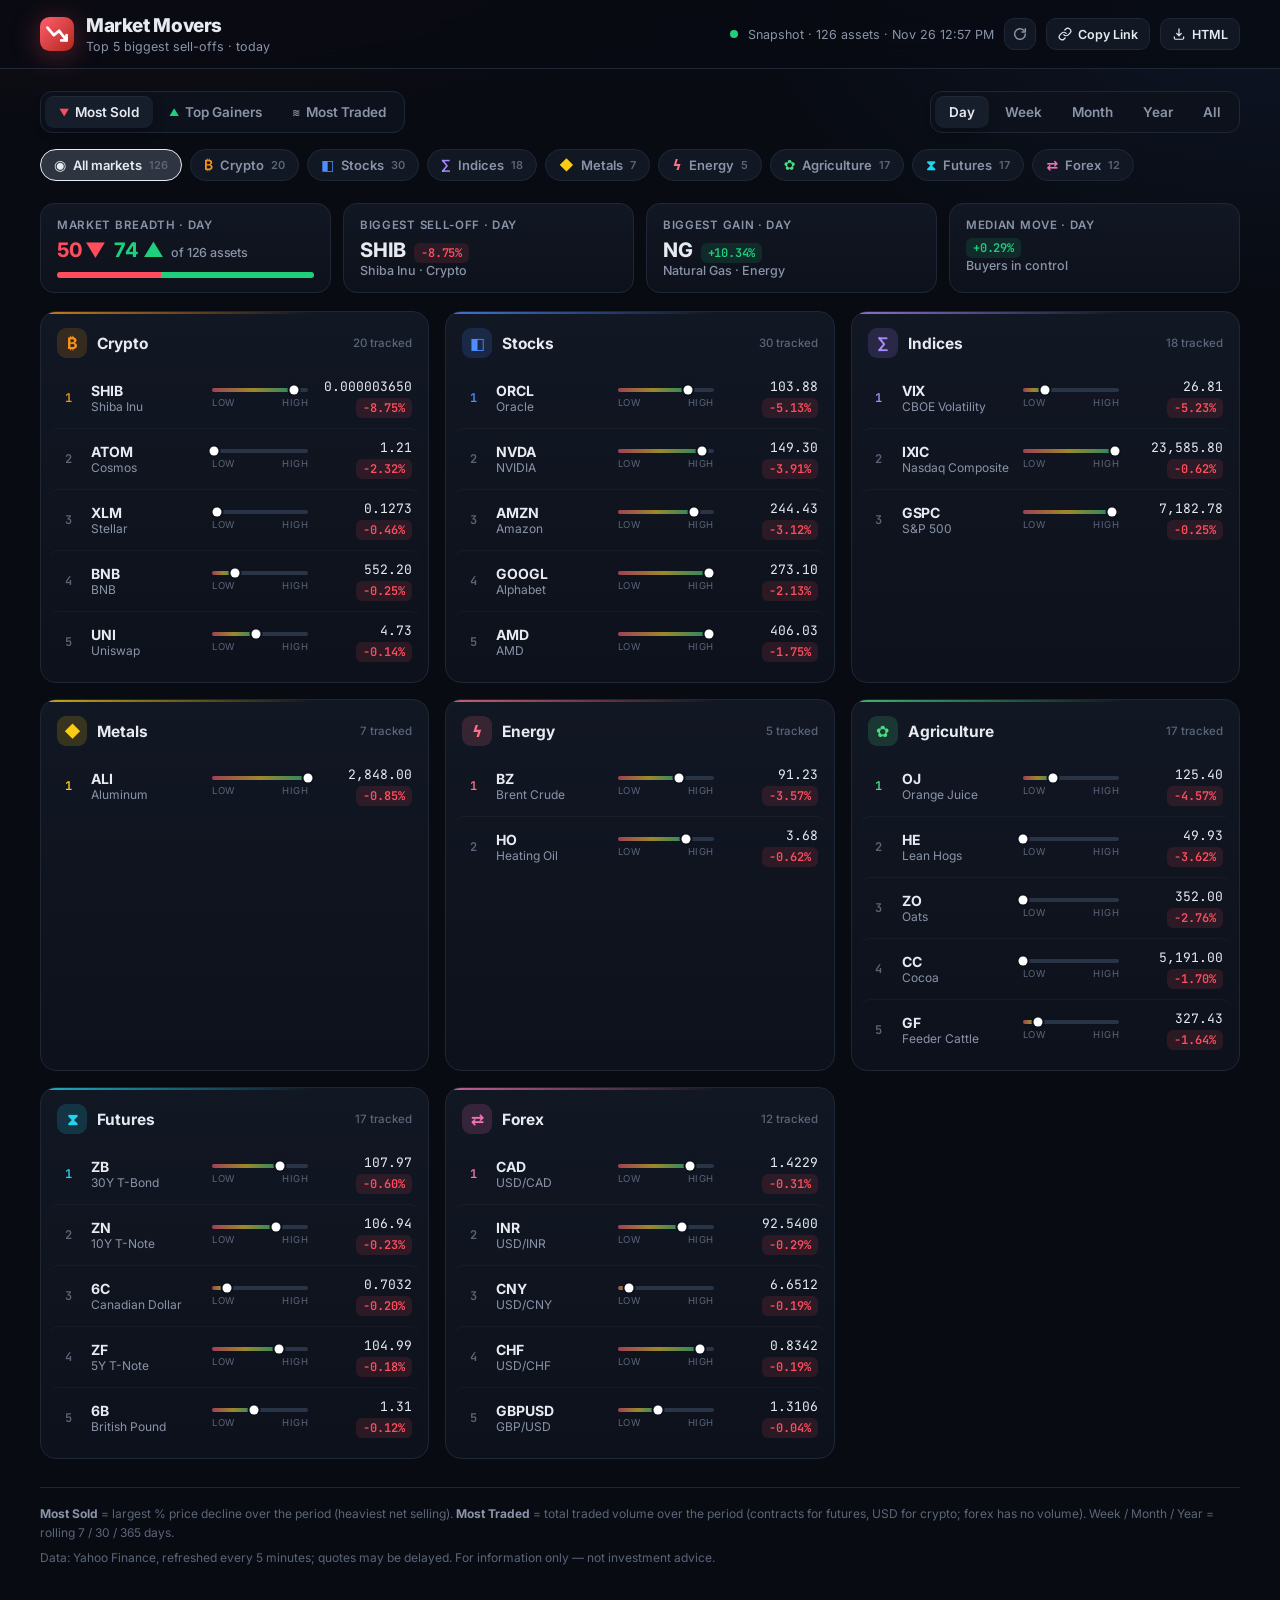
==== commit abddacbb: "chore: refresh live market snapshot" ====
--- a/market-movers.html
+++ b/market-movers.html
@@ -349,7 +349,7 @@
     </div>
   </div>
 
-  <script id="embedded-data">window.__EMBEDDED_DATA__ = {"generatedAt":1795663051,"source":"yahoo","total":126,"categories":[{"id":"crypto","label":"Crypto","icon":"\u20bf","color":"#f7931a"},{"id":"stocks","label":"Stocks","icon":"\u25e7","color":"#4f8cff"},{"id":"indices","label":"Indices","icon":"\u2211","color":"#a78bfa"},{"id":"metals","label":"Metals","icon":"\u25c6","color":"#facc15"},{"id":"energy","label":"Energy","icon":"\u03df","color":"#fb7185"},{"id":"agriculture","label":"Agriculture","icon":"\u273f","color":"#4ade80"},{"id":"futures","label":"Futures","icon":"\u29d7","color":"#22d3ee"},{"id":"forex","label":"Forex","icon":"\u21c4","color":"#f472b6"}],"assets":[{"symbol":"BTC-USD","name":"Bitcoin","category":"crypto","currency":"USD","exchange":"CCC","price":60691.9,"marketTime":1795663044,"dayLow":60325.0,"dayHigh":61040.9,"yearLow":58558.9,"yearHigh":96929.3,"changes":{"1D":1.5802,"1W":-1.9546,"1M":-24.891,"1Y":-32.9508},"volumes":{"1D":40987537408,"1W":264001946321,"1M":952866160952,"1Y":12883539089589},"series":{"t":[1763596800,1763683200,1763769600,1763856000,1763942400,1764028800,1764115200,1764201600,1764288000,1764374400,1764460800,1764547200,1764633600,1764720000,1764806400,1764892800,1764979200,1765065600,1765152000,1765238400,1765324800,1765411200,1765497600,1765584000,1765670400,1765756800,1765843200,1765929600,1766016000,1766102400,1766188800,1766275200,1766361600,1766448000,1766534400,1766620800,1766707200,1766793600,1766880000,1766966400,1767052800,1767139200,1767225600,1767312000,1767398400,1767484800,1767571200,1767657600,1767744000,1767830400,1767916800,1768003200,1768089600,1768176000,1768262400,1768348800,1768435200,1768521600,1768608000,1768694400,1768780800,1768867200,1768953600,1769040000,1769126400,1769212800,1769299200,1769385600,1769472000,1769558400,1769644800,1769731200,1769817600,1769904000,1769990400,1770076800,1770163200,1770249600,1770336000,1770422400,1770508800,1770595200,1770681600,1770768000,1770854400,1770940800,1771027200,1771113600,1771200000,1771286400,1771372800,1771459200,1771545600,1771632000,1771718400,1771804800,1771891200,1771977600,1772064000,1772150400,1772236800,1772323200,1772409600,1772496000,1772582400,1772668800,1772755200,1772841600,1772928000,1773014400,1773100800,1773187200,1773273600,1773360000,1773446400,1773532800,1773619200,1773705600,1773792000,1773878400,1773964800,1774051200,1774137600,1774224000,1774310400,1774396800,1774483200,1774569600,1774656000,1774742400,1774828800,1774915200,1775001600,1775088000,1775174400,1775260800,1775347200,1775433600,1775520000,1775606400,1775692800,1775779200,1775865600,1775952000,1776038400,1776124800,1776211200,1776297600,1776384000,1776470400,1776556800,1776643200,1776729600,1776816000,1776902400,1776988800,1777075200,1777161600,1777248000,1777334400,1777420800,1777507200,1777593600,1777680000,1777766400,1777852800,1777939200,1778025600,1778112000,1778198400,1778284800,1778371200,1778457600,1778544000,1778630400,1778716800,1778803200,1778889600,1778976000,1779062400,1779148800,1779235200,1779321600,1779408000,1779494400,1779580800,1779667200,1779753600,1779840000,1779926400,1780012800,1780099200,1780185600,1780272000,1780358400,1780444800,1780531200,1780617600,1780704000,1780790400,1780876800,1780963200,1781049600,1781136000,1781222400,1781308800,1781395200,1781481600,1781568000,1781654400,1781740800,1781827200,1781913600,1782000000,1782086400,1782172800,1782259200,1782345600,1782432000,1782518400,1782604800,1782691200,1782777600,1782864000,1782950400,1783036800,1783123200,1783209600,1783296000,1783382400,1783468800,1783555200,1783641600,1783728000,1783814400,1783900800,1783987200,1784073600,1784160000,1784246400,1784332800,1784419200,1784505600,1784592000,1784678400,1784764800,1784851200,1784937600,1785024000,1785110400,1785196800,1785283200,1785369600,1785456000,1785542400,1785628800,1785715200,1785801600,1785888000,1785974400,1786060800,1786147200,1786233600,1786320000,1786406400,1786492800,1786579200,1786665600,1786752000,1786838400,1786924800,1787011200,1787097600,1787184000,1787270400,1787356800,1787443200,1787529600,1787616000,1787702400,1787788800,1787875200,1787961600,1788048000,1788134400,1788220800,1788307200,1788393600,1788480000,1788566400,1788652800,1788739200,1788825600,1788912000,1788998400,1789084800,1789171200,1789257600,1789344000,1789430400,1789516800,1789603200,1789689600,1789776000,1789862400,1789948800,1790035200,1790121600,1790208000,1790294400,1790380800,1790467200,1790553600,1790640000,1790726400,1790812800,1790899200,1790985600,1791072000,1791158400,1791244800,1791331200,1791417600,1791504000,1791590400,1791676800,1791763200,1791849600,1791936000,1792022400,1792108800,1792195200,1792281600,1792368000,1792454400,1792540800,1792627200,1792713600,1792800000,1792886400,1792972800,1793059200,1793145600,1793232000,1793318400,1793404800,1793491200,1793577600,1793664000,1793750400,1793836800,1793923200,1794009600,1794096000,1794182400,1794268800,1794355200,1794441600,1794528000,1794614400,1794700800,1794787200,1794873600,1794960000,1795046400,1795132800,1795219200,1795305600,1795392000,1795478400,1795651200],"c":[86631.9,85090.7,84648.4,86805.0,88270.6,87341.9,90518.4,91285.4,90919.3,90851.8,90394.3,86321.6,91350.2,93527.8,92141.6,89387.8,89272.4,90405.6,90640.2,92691.7,92020.9,92511.3,90270.4,90298.7,88175.2,86419.8,87844.0,86143.8,85462.5,88103.4,88344.0,88621.8,88490.0,87414.0,87612.0,87234.7,87301.4,87802.2,87835.8,87138.1,88430.1,87508.8,88732.0,89944.7,90603.2,91413.5,93882.6,93729.0,91308.1,91027.1,90513.1,90386.6,90827.5,91193.0,95321.8,96929.3,95551.2,95525.1,95099.9,93634.4,92553.6,88310.9,89377.0,89462.5,89503.9,89110.7,86572.2,88267.1,89102.6,89184.6,84561.6,84128.7,78621.1,76974.4,78688.8,75633.5,73019.7,62702.1,70555.4,69282.0,70264.7,70120.8,68794.0,66992.0,66221.8,68857.8,69767.6,68788.2,68843.2,67494.2,66425.3,66957.5,68005.4,68003.8,67659.4,64616.7,64080.0,67960.1,67453.8,65881.8,66995.9,65738.1,68775.9,68293.6,72710.6,70841.1,68136.5,67272.6,65969.8,68402.4,69926.9,70204.9,70493.5,70968.3,71214.6,72789.9,74861.1,73922.5,71245.6,69912.8,70522.6,68711.5,67845.2,70914.9,70517.9,71309.9,68791.6,66338.4,66319.7,65954.9,66691.4,68233.3,68078.6,66888.6,66931.1,67290.5,68981.9,68859.8,71940.7,71123.4,71767.8,72979.0,73054.3,70753.4,74484.6,74181.6,74805.1,75152.1,77126.9,75726.2,73856.4,75872.5,76352.8,78203.1,78269.0,77455.3,77612.0,78657.5,77366.6,76350.7,75776.1,76304.3,78179.0,78657.2,78538.2,79827.9,80927.1,81427.5,80010.0,80186.8,80664.4,82138.9,81728.3,80477.5,79277.1,81051.2,79065.7,78131.4,77429.4,76954.2,76750.9,77457.8,77539.2,75488.2,76673.4,76981.1,77279.9,75825.7,74344.7,73536.6,73372.5,73754.8,73579.7,71319.8,66703.7,64014.4,63801.6,60922.7,60867.4,63239.5,63090.6,61643.8,61449.3,63561.1,63543.2,64421.3,65710.4,66289.5,65600.6,64418.4,62896.5,63540.8,64239.7,63237.5,63952.1,62668.0,60995.1,59721.7,60016.4,59940.1,59532.3,60138.4,58558.9,60003.8,61485.3,62544.2,63088.3,63547.9,63995.0,63297.4,62257.6,63193.1,64127.1,63802.0,63758.2,62239.1,64956.1,64712.4,63789.3,63899.5,64796.6,64690.8,65230.0,66505.1,66100.8,65044.8,64098.5,64311.8,65340.3,63724.9,63871.4,63908.2,64725.3,62813.7,62763.3,63482.0,63460.9,64056.0,64597.5,64262.1,64880.2,64904.7,64844.9,63910.6,63551.9,63402.4,63402.2,62975.6,63024.3,62818.7,64506.3,64680.7,69266.2,73032.8,78335.2,77083.4,77755.3,78964.5,78565.0,79027.4,80257.5,77830.3,78245.8,77667.6,78548.6,77403.6,77300.5,81271.7,79672.0,79823.9,80350.0,79115.9,78438.6,78259.5,76568.1,77173.8,77270.5,76838.2,78163.4,75612.5,76150.3,76403.8,80901.5,81233.7,81142.6,86602.9,86172.3,84383.0,84379.1,84034.9,84406.5,84458.1,83502.6,83622.4,83553.9,84853.1,84497.2,84763.6,86480.3,85786.6,85557.6,83275.9,81676.3,82546.3,82912.2,83679.5,81762.6,83095.1,81562.5,82141.5,81500.8,81382.1,82017.6,81853.5,82941.0,84012.0,81311.9,81074.2,80790.8,80024.0,80006.7,80805.1,81267.6,77775.1,77198.2,77434.8,78248.5,76677.3,77345.0,80405.3,75942.1,75746.9,75747.6,74584.6,75223.1,73720.1,73964.5,71343.0,68249.3,64128.1,65305.1,64855.8,64893.9,62987.3,61901.8,58799.0,60094.1,61161.9,61211.0,59747.8,60691.9]}},{"symbol":"ETH-USD","name":"Ethereum","category":"crypto","currency":"USD","exchange":"CCC","price":1696.42,"marketTime":1795663044,"dayLow":1689.45,"dayHigh":1708.44,"yearLow":1564.82,"yearHigh":3354.72,"changes":{"1D":1.1161,"1W":-3.3483,"1M":-27.7421,"1Y":-43.9721},"volumes":{"1D":13637331968,"1W":89792540154,"1M":368443188321,"1Y":6093395496972},"series":{"t":[1763596800,1763683200,1763769600,1763856000,1763942400,1764028800,1764115200,1764201600,1764288000,1764374400,1764460800,1764547200,1764633600,1764720000,1764806400,1764892800,1764979200,1765065600,1765152000,1765238400,1765324800,1765411200,1765497600,1765584000,1765670400,1765756800,1765843200,1765929600,1766016000,1766102400,1766188800,1766275200,1766361600,1766448000,1766534400,1766620800,1766707200,1766793600,1766880000,1766966400,1767052800,1767139200,1767225600,1767312000,1767398400,1767484800,1767571200,1767657600,1767744000,1767830400,1767916800,1768003200,1768089600,1768176000,1768262400,1768348800,1768435200,1768521600,1768608000,1768694400,1768780800,1768867200,1768953600,1769040000,1769126400,1769212800,1769299200,1769385600,1769472000,1769558400,1769644800,1769731200,1769817600,1769904000,1769990400,1770076800,1770163200,1770249600,1770336000,1770422400,1770508800,1770595200,1770681600,1770768000,1770854400,1770940800,1771027200,1771113600,1771200000,1771286400,1771372800,1771459200,1771545600,1771632000,1771718400,1771804800,1771891200,1771977600,1772064000,1772150400,1772236800,1772323200,1772409600,1772496000,1772582400,1772668800,1772755200,1772841600,1772928000,1773014400,1773100800,1773187200,1773273600,1773360000,1773446400,1773532800,1773619200,1773705600,1773792000,1773878400,1773964800,1774051200,1774137600,1774224000,1774310400,1774396800,1774483200,1774569600,1774656000,1774742400,1774828800,1774915200,1775001600,1775088000,1775174400,1775260800,1775347200,1775433600,1775520000,1775606400,1775692800,1775779200,1775865600,1775952000,1776038400,1776124800,1776211200,1776297600,1776384000,1776470400,1776556800,1776643200,1776729600,1776816000,1776902400,1776988800,1777075200,1777161600,1777248000,1777334400,1777420800,1777507200,1777593600,1777680000,1777766400,1777852800,1777939200,1778025600,1778112000,1778198400,1778284800,1778371200,1778457600,1778544000,1778630400,1778716800,1778803200,1778889600,1778976000,1779062400,1779148800,1779235200,1779321600,1779408000,1779494400,1779580800,1779667200,1779753600,1779840000,1779926400,1780012800,1780099200,1780185600,1780272000,1780358400,1780444800,1780531200,1780617600,1780704000,1780790400,1780876800,1780963200,1781049600,1781136000,1781222400,1781308800,1781395200,1781481600,1781568000,1781654400,1781740800,1781827200,1781913600,1782000000,1782086400,1782172800,1782259200,1782345600,1782432000,1782518400,1782604800,1782691200,1782777600,1782864000,1782950400,1783036800,1783123200,1783209600,1783296000,1783382400,1783468800,1783555200,1783641600,1783728000,1783814400,1783900800,1783987200,1784073600,1784160000,1784246400,1784332800,1784419200,1784505600,1784592000,1784678400,1784764800,1784851200,1784937600,1785024000,1785110400,1785196800,1785283200,1785369600,1785456000,1785542400,1785628800,1785715200,1785801600,1785888000,1785974400,1786060800,1786147200,1786233600,1786320000,1786406400,1786492800,1786579200,1786665600,1786752000,1786838400,1786924800,1787011200,1787097600,1787184000,1787270400,1787356800,1787443200,1787529600,1787616000,1787702400,1787788800,1787875200,1787961600,1788048000,1788134400,1788220800,1788307200,1788393600,1788480000,1788566400,1788652800,1788739200,1788825600,1788912000,1788998400,1789084800,1789171200,1789257600,1789344000,1789430400,1789516800,1789603200,1789689600,1789776000,1789862400,1789948800,1790035200,1790121600,1790208000,1790294400,1790380800,1790467200,1790553600,1790640000,1790726400,1790812800,1790899200,1790985600,1791072000,1791158400,1791244800,1791331200,1791417600,1791504000,1791590400,1791676800,1791763200,1791849600,1791936000,1792022400,1792108800,1792195200,1792281600,1792368000,1792454400,1792540800,1792627200,1792713600,1792800000,1792886400,1792972800,1793059200,1793145600,1793232000,1793318400,1793404800,1793491200,1793577600,1793664000,1793750400,1793836800,1793923200,1794009600,1794096000,1794182400,1794268800,1794355200,1794441600,1794528000,1794614400,1794700800,1794787200,1794873600,1794960000,1795046400,1795132800,1795219200,1795305600,1795392000,1795478400,1795651200],"c":[2831.78,2765.7,2767.61,2801.68,2952.71,2957.94,3027.81,3014.54,3032.3,2991.69,2992.11,2800.19,2997.94,3191.57,3134.32,3024.43,3040.21,3061.3,3125.2,3321.11,3325.39,3237.06,3084.17,3116.7,3060.59,2964.18,2964.18,2831.4,2827.07,2977.97,2977.58,3001.61,3006.07,2963.37,2945.59,2903.58,2925.75,2948.0,2948.57,2934.54,2971.42,2967.04,3000.39,3124.42,3125.92,3140.71,3226.13,3295.95,3166.84,3104.38,3083.05,3082.4,3118.89,3092.33,3322.1,3354.72,3317.1,3295.48,3308.86,3281.16,3186.62,2935.61,2978.9,2949.63,2953.26,2948.74,2815.9,2926.46,3022.21,3006.61,2818.23,2702.38,2445.09,2267.96,2344.36,2227.56,2143.5,1821.68,2063.39,2090.55,2088.76,2103.57,2019.5,1940.62,1946.94,2048.53,2086.01,1966.04,1997.92,1992.19,1953.97,1948.2,1969.02,1973.74,1957.81,1855.5,1852.97,2054.63,2026.79,1930.76,1965.05,1939.07,2027.27,1982.77,2126.51,2071.61,1978.75,1969.46,1936.6,1992.94,2037.12,2051.57,2073.14,2092.56,2097.09,2177.48,2351.18,2318.05,2203.67,2137.42,2146.5,2076.69,2053.05,2152.15,2155.7,2168.02,2059.58,1991.27,1992.69,1982.56,2023.51,2104.71,2138.74,2056.85,2053.39,2065.35,2109.0,2107.76,2241.81,2190.34,2189.14,2245.15,2285.39,2192.2,2370.71,2323.31,2359.44,2348.65,2421.07,2351.1,2264.92,2315.21,2327.97,2376.09,2331.51,2315.69,2318.83,2369.73,2303.06,2289.42,2253.42,2256.25,2295.09,2316.23,2321.64,2346.4,2361.18,2350.8,2291.11,2306.97,2326.73,2369.04,2339.36,2274.64,2257.58,2280.93,2223.33,2179.75,2127.65,2128.52,2109.96,2126.98,2131.41,2064.64,2115.95,2097.99,2111.37,2070.86,2022.2,2007.55,2011.98,2019.46,2004.34,2003.22,1857.72,1811.73,1769.58,1580.86,1568.77,1686.4,1690.15,1637.71,1620.14,1672.28,1665.13,1680.21,1724.61,1794.96,1790.4,1747.89,1709.53,1710.98,1739.3,1704.58,1726.51,1665.44,1619.92,1564.82,1576.62,1571.59,1570.36,1610.21,1569.58,1608.96,1698.17,1756.52,1779.03,1783.01,1797.57,1768.51,1742.68,1744.48,1795.69,1788.1,1805.79,1773.5,1889.48,1916.94,1863.19,1840.99,1861.39,1871.51,1903.76,1928.38,1933.49,1877.1,1860.18,1873.22,1953.41,1890.61,1919.95,1908.52,1917.37,1860.35,1843.42,1882.52,1858.26,1868.39,1906.53,1902.06,1913.28,1915.53,1908.68,1871.28,1881.37,1878.14,1883.99,1880.65,1880.91,1873.94,1912.2,1916.46,2251.46,2326.38,2515.28,2424.25,2463.82,2481.83,2443.16,2506.26,2510.41,2442.54,2457.69,2417.94,2466.82,2417.84,2391.5,2508.02,2456.08,2480.74,2514.55,2490.96,2484.94,2466.91,2437.1,2514.73,2525.94,2477.02,2514.41,2399.09,2416.12,2447.11,2611.35,2631.96,2643.0,2776.47,2752.63,2684.69,2687.3,2690.48,2695.21,2686.93,2688.67,2676.72,2683.68,2705.54,2668.15,2687.26,2726.51,2711.03,2697.52,2573.53,2471.91,2485.54,2504.03,2534.7,2444.36,2496.63,2418.21,2440.48,2419.77,2399.8,2408.74,2404.82,2446.73,2470.77,2386.19,2384.08,2355.95,2326.92,2320.28,2347.73,2357.62,2249.5,2241.05,2252.75,2273.05,2248.89,2272.73,2422.31,2234.48,2235.05,2236.32,2120.98,2131.5,2050.18,2055.88,2016.83,1927.59,1769.12,1835.5,1819.28,1822.96,1774.75,1755.19,1619.43,1682.2,1721.08,1708.85,1677.69,1696.42]}},{"symbol":"SOL-USD","name":"Solana","category":"crypto","currency":"USD","exchange":"CCC","price":71.14,"marketTime":1795663045,"dayLow":70.3932,"dayHigh":71.4146,"yearLow":62.1898,"yearHigh":146.753,"changes":{"1D":2.1601,"1W":-2.6359,"1M":-29.7417,"1Y":-50.256},"volumes":{"1D":3139624192,"1W":19348148050,"1M":86952512746,"1Y":1293251393414},"series":{"t":[1763596800,1763683200,1763769600,1763856000,1763942400,1764028800,1764115200,1764201600,1764288000,1764374400,1764460800,1764547200,1764633600,1764720000,1764806400,1764892800,1764979200,1765065600,1765152000,1765238400,1765324800,1765411200,1765497600,1765584000,1765670400,1765756800,1765843200,1765929600,1766016000,1766102400,1766188800,1766275200,1766361600,1766448000,1766534400,1766620800,1766707200,1766793600,1766880000,1766966400,1767052800,1767139200,1767225600,1767312000,1767398400,1767484800,1767571200,1767657600,1767744000,1767830400,1767916800,1768003200,1768089600,1768176000,1768262400,1768348800,1768435200,1768521600,1768608000,1768694400,1768780800,1768867200,1768953600,1769040000,1769126400,1769212800,1769299200,1769385600,1769472000,1769558400,1769644800,1769731200,1769817600,1769904000,1769990400,1770076800,1770163200,1770249600,1770336000,1770422400,1770508800,1770595200,1770681600,1770768000,1770854400,1770940800,1771027200,1771113600,1771200000,1771286400,1771372800,1771459200,1771545600,1771632000,1771718400,1771804800,1771891200,1771977600,1772064000,1772150400,1772236800,1772323200,1772409600,1772496000,1772582400,1772668800,1772755200,1772841600,1772928000,1773014400,1773100800,1773187200,1773273600,1773360000,1773446400,1773532800,1773619200,1773705600,1773792000,1773878400,1773964800,1774051200,1774137600,1774224000,1774310400,1774396800,1774483200,1774569600,1774656000,1774742400,1774828800,1774915200,1775001600,1775088000,1775174400,1775260800,1775347200,1775433600,1775520000,1775606400,1775692800,1775779200,1775865600,1775952000,1776038400,1776124800,1776211200,1776297600,1776384000,1776470400,1776556800,1776643200,1776729600,1776816000,1776902400,1776988800,1777075200,1777161600,1777248000,1777334400,1777420800,1777507200,1777593600,1777680000,1777766400,1777852800,1777939200,1778025600,1778112000,1778198400,1778284800,1778371200,1778457600,1778544000,1778630400,1778716800,1778803200,1778889600,1778976000,1779062400,1779148800,1779235200,1779321600,1779408000,1779494400,1779580800,1779667200,1779753600,1779840000,1779926400,1780012800,1780099200,1780185600,1780272000,1780358400,1780444800,1780531200,1780617600,1780704000,1780790400,1780876800,1780963200,1781049600,1781136000,1781222400,1781308800,1781395200,1781481600,1781568000,1781654400,1781740800,1781827200,1781913600,1782000000,1782086400,1782172800,1782259200,1782345600,1782432000,1782518400,1782604800,1782691200,1782777600,1782864000,1782950400,1783036800,1783123200,1783209600,1783296000,1783382400,1783468800,1783555200,1783641600,1783728000,1783814400,1783900800,1783987200,1784073600,1784160000,1784246400,1784332800,1784419200,1784505600,1784592000,1784678400,1784764800,1784851200,1784937600,1785024000,1785110400,1785196800,1785283200,1785369600,1785456000,1785542400,1785628800,1785715200,1785801600,1785888000,1785974400,1786060800,1786147200,1786233600,1786320000,1786406400,1786492800,1786579200,1786665600,1786752000,1786838400,1786924800,1787011200,1787097600,1787184000,1787270400,1787356800,1787443200,1787529600,1787616000,1787702400,1787788800,1787875200,1787961600,1788048000,1788134400,1788220800,1788307200,1788393600,1788480000,1788566400,1788652800,1788739200,1788825600,1788912000,1788998400,1789084800,1789171200,1789257600,1789344000,1789430400,1789516800,1789603200,1789689600,1789776000,1789862400,1789948800,1790035200,1790121600,1790208000,1790294400,1790380800,1790467200,1790553600,1790640000,1790726400,1790812800,1790899200,1790985600,1791072000,1791158400,1791244800,1791331200,1791417600,1791504000,1791590400,1791676800,1791763200,1791849600,1791936000,1792022400,1792108800,1792195200,1792281600,1792368000,1792454400,1792540800,1792627200,1792713600,1792800000,1792886400,1792972800,1793059200,1793145600,1793232000,1793318400,1793404800,1793491200,1793577600,1793664000,1793750400,1793836800,1793923200,1794009600,1794096000,1794182400,1794268800,1794355200,1794441600,1794528000,1794614400,1794700800,1794787200,1794873600,1794960000,1795046400,1795132800,1795219200,1795305600,1795392000,1795478400,1795651200],"c":[133.517,128.501,127.551,130.705,138.371,138.891,143.012,140.846,137.39,136.082,133.565,126.709,138.674,144.898,139.015,133.323,132.348,132.094,133.278,137.902,136.469,136.372,132.324,133.247,129.481,127.757,129.251,123.12,119.57,126.193,125.809,125.992,125.801,123.857,122.459,119.947,122.196,124.648,125.199,123.125,124.931,124.484,126.761,132.134,133.298,133.9,137.99,141.098,136.313,138.293,135.756,135.727,139.49,139.136,145.361,146.753,142.332,144.86,143.726,137.995,133.339,125.706,129.379,128.288,127.362,127.054,118.773,124.14,127.055,125.118,117.606,117.363,105.442,100.851,104.471,97.5639,92.0293,78.1874,87.4648,87.6398,87.0441,86.7018,82.9155,79.2542,78.3484,84.3225,88.1608,86.0051,86.4288,85.1976,81.5669,82.3932,84.6351,85.2111,82.791,77.7533,79.0365,87.9156,85.9091,81.9515,84.3662,83.5777,86.6345,87.0198,90.8343,88.6911,84.6818,83.18,81.6246,84.9362,85.8382,86.5649,86.8678,88.1533,88.0707,92.2518,96.2237,94.706,90.0657,88.9178,89.8536,87.4654,86.1283,91.4241,90.8224,91.7082,86.4439,83.0188,82.0156,81.4224,82.4441,83.1065,81.1953,78.9513,80.3685,80.8084,81.8545,80.1516,85.648,82.5817,83.2977,84.8285,84.9488,81.5352,86.6566,83.7746,84.9193,88.9942,88.8742,86.2027,83.5809,85.333,86.0295,86.9158,86.1411,86.2319,86.1512,86.9704,84.8178,84.039,83.0269,83.0238,83.7235,84.2766,83.8996,84.0899,86.3192,89.145,88.4048,91.9498,93.1455,96.427,97.3502,94.2843,91.0855,92.1487,89.2004,86.5365,85.173,85.2969,84.2086,86.0419,87.1562,84.3071,85.6585,85.2497,85.0105,83.5865,82.3681,81.9854,81.9325,82.5473,82.2983,81.087,74.1429,71.6124,68.7189,63.4869,62.1898,66.3106,66.795,64.9621,63.161,66.822,66.7493,68.8728,71.1662,73.9793,73.4138,71.931,69.6265,69.7206,73.1727,72.4182,71.9082,69.6437,67.9825,67.5741,71.8354,70.4107,71.3129,74.9468,73.5233,77.3837,80.644,82.2801,81.6496,81.423,81.9152,80.6487,77.787,78.0455,78.0666,76.8242,76.8738,74.8614,77.7624,77.2641,75.272,75.0116,75.4609,76.3553,77.7919,78.1086,77.9063,75.8598,73.8799,74.4286,76.6022,74.1418,73.6991,73.5972,74.468,72.7897,71.8663,73.4488,73.4737,73.7178,73.9614,72.5765,73.6427,75.9722,76.2121,75.9452,76.1951,75.5255,76.1773,75.3273,75.2723,74.539,75.9441,77.0312,85.3745,87.6369,93.6536,93.9125,95.4422,98.5617,96.6035,102.167,109.208,104.127,105.652,101.877,102.997,99.9869,100.386,103.978,101.949,103.188,106.448,103.866,103.325,101.608,98.6899,102.396,101.786,99.2458,102.495,96.8884,98.6419,101.603,112.599,111.015,111.133,118.75,118.507,114.975,117.009,122.01,121.426,122.059,118.837,119.055,117.995,118.398,118.615,119.645,121.529,120.751,120.788,116.223,109.442,109.139,110.034,111.241,105.559,106.728,104.074,105.331,104.297,103.312,104.025,104.926,106.422,106.794,103.542,102.78,102.272,101.223,100.755,101.255,102.307,95.4941,96.2188,95.3482,94.4546,91.8355,92.919,95.4884,89.1434,90.0594,89.6687,86.2428,86.5493,83.2603,83.3211,81.6607,78.0961,70.1769,72.6789,71.5053,75.1052,73.6228,73.066,68.7475,70.2152,70.5701,71.9818,69.6358,71.14]}},{"symbol":"BNB-USD","name":"BNB","category":"crypto","currency":"USD","exchange":"CCC","price":558.3,"marketTime":1795663039,"dayLow":553.403,"dayHigh":559.144,"yearLow":539.003,"yearHigh":949.109,"changes":{"1D":1.9278,"1W":-3.6736,"1M":-24.9746,"1Y":-37.393},"volumes":{"1D":675024064,"1W":6721906629,"1M":39373668439,"1Y":593615904127},"series":{"t":[1763596800,1763683200,1763769600,1763856000,1763942400,1764028800,1764115200,1764201600,1764288000,1764374400,1764460800,1764547200,1764633600,1764720000,1764806400,1764892800,1764979200,1765065600,1765152000,1765238400,1765324800,1765411200,1765497600,1765584000,1765670400,1765756800,1765843200,1765929600,1766016000,1766102400,1766188800,1766275200,1766361600,1766448000,1766534400,1766620800,1766707200,1766793600,1766880000,1766966400,1767052800,1767139200,1767225600,1767312000,1767398400,1767484800,1767571200,1767657600,1767744000,1767830400,1767916800,1768003200,1768089600,1768176000,1768262400,1768348800,1768435200,1768521600,1768608000,1768694400,1768780800,1768867200,1768953600,1769040000,1769126400,1769212800,1769299200,1769385600,1769472000,1769558400,1769644800,1769731200,1769817600,1769904000,1769990400,1770076800,1770163200,1770249600,1770336000,1770422400,1770508800,1770595200,1770681600,1770768000,1770854400,1770940800,1771027200,1771113600,1771200000,1771286400,1771372800,1771459200,1771545600,1771632000,1771718400,1771804800,1771891200,1771977600,1772064000,1772150400,1772236800,1772323200,1772409600,1772496000,1772582400,1772668800,1772755200,1772841600,1772928000,1773014400,1773100800,1773187200,1773273600,1773360000,1773446400,1773532800,1773619200,1773705600,1773792000,1773878400,1773964800,1774051200,1774137600,1774224000,1774310400,1774396800,1774483200,1774569600,1774656000,1774742400,1774828800,1774915200,1775001600,1775088000,1775174400,1775260800,1775347200,1775433600,1775520000,1775606400,1775692800,1775779200,1775865600,1775952000,1776038400,1776124800,1776211200,1776297600,1776384000,1776470400,1776556800,1776643200,1776729600,1776816000,1776902400,1776988800,1777075200,1777161600,1777248000,1777334400,1777420800,1777507200,1777593600,1777680000,1777766400,1777852800,1777939200,1778025600,1778112000,1778198400,1778284800,1778371200,1778457600,1778544000,1778630400,1778716800,1778803200,1778889600,1778976000,1779062400,1779148800,1779235200,1779321600,1779408000,1779494400,1779580800,1779667200,1779753600,1779840000,1779926400,1780012800,1780099200,1780185600,1780272000,1780358400,1780444800,1780531200,1780617600,1780704000,1780790400,1780876800,1780963200,1781049600,1781136000,1781222400,1781308800,1781395200,1781481600,1781568000,1781654400,1781740800,1781827200,1781913600,1782000000,1782086400,1782172800,1782259200,1782345600,1782432000,1782518400,1782604800,1782691200,1782777600,1782864000,1782950400,1783036800,1783123200,1783209600,1783296000,1783382400,1783468800,1783555200,1783641600,1783728000,1783814400,1783900800,1783987200,1784073600,1784160000,1784246400,1784332800,1784419200,1784505600,1784592000,1784678400,1784764800,1784851200,1784937600,1785024000,1785110400,1785196800,1785283200,1785369600,1785456000,1785542400,1785628800,1785715200,1785801600,1785888000,1785974400,1786060800,1786147200,1786233600,1786320000,1786406400,1786492800,1786579200,1786665600,1786752000,1786838400,1786924800,1787011200,1787097600,1787184000,1787270400,1787356800,1787443200,1787529600,1787616000,1787702400,1787788800,1787875200,1787961600,1788048000,1788134400,1788220800,1788307200,1788393600,1788480000,1788566400,1788652800,1788739200,1788825600,1788912000,1788998400,1789084800,1789171200,1789257600,1789344000,1789430400,1789516800,1789603200,1789689600,1789776000,1789862400,1789948800,1790035200,1790121600,1790208000,1790294400,1790380800,1790467200,1790553600,1790640000,1790726400,1790812800,1790899200,1790985600,1791072000,1791158400,1791244800,1791331200,1791417600,1791504000,1791590400,1791676800,1791763200,1791849600,1791936000,1792022400,1792108800,1792195200,1792281600,1792368000,1792454400,1792540800,1792627200,1792713600,1792800000,1792886400,1792972800,1793059200,1793145600,1793232000,1793318400,1793404800,1793491200,1793577600,1793664000,1793750400,1793836800,1793923200,1794009600,1794096000,1794182400,1794268800,1794355200,1794441600,1794528000,1794614400,1794700800,1794787200,1794873600,1794960000,1795046400,1795132800,1795219200,1795305600,1795392000,1795478400,1795651200],"c":[866.344,830.079,833.351,843.225,864.421,862.108,891.753,895.56,887.647,873.69,877.577,827.405,877.035,921.754,900.066,884.218,890.545,894.022,897.604,898.81,894.651,886.167,881.868,897.43,877.807,858.545,874.899,842.93,829.301,855.943,853.586,857.889,857.857,843.771,846.26,829.424,834.152,844.555,858.829,851.188,860.554,863.257,863.055,880.844,878.639,894.384,910.788,917.507,899.414,891.754,895.469,906.112,902.751,905.418,942.46,949.109,930.878,937.532,947.045,932.591,922.495,884.675,882.558,886.972,890.766,886.18,864.727,878.745,897.666,901.349,867.098,857.259,780.485,758.457,774.579,753.578,697.862,606.543,657.422,647.35,640.254,635.954,619.57,607.187,613.711,619.084,633.345,614.638,626.571,617.562,604.524,607.16,625.664,625.898,614.407,595.865,584.11,629.073,625.913,613.97,617.246,618.107,637.24,633.831,657.817,647.626,627.273,620.066,612.039,634.5,641.879,651.478,652.135,655.882,657.832,673.701,679.355,668.781,652.059,639.266,642.183,630.134,626.601,638.537,638.253,647.328,628.995,613.292,610.701,605.676,608.554,617.049,610.623,583.137,588.1,593.284,601.536,600.386,620.899,601.172,602.828,605.992,607.391,592.214,615.051,614.037,622.665,635.583,643.45,630.322,616.524,629.255,631.792,637.932,638.726,636.403,628.657,636.111,626.964,624.311,617.33,615.067,615.331,617.828,617.482,622.659,630.391,647.574,637.022,649.009,649.737,663.663,669.974,664.541,671.383,677.94,672.111,656.216,648.794,643.056,639.45,648.819,657.35,649.469,655.71,656.098,662.304,655.596,648.159,637.494,642.287,717.934,708.584,692.131,650.43,620.099,603.535,572.107,574.511,603.629,601.628,592.851,586.174,605.042,603.507,609.544,616.086,617.422,604.346,600.959,578.015,581.164,587.614,583.752,589.919,577.6,563.771,559.799,566.858,556.391,550.7,558.668,545.686,550.109,558.015,573.442,574.973,588.935,585.434,576.797,568.306,568.468,575.032,574.889,573.948,566.634,581.756,580.104,572.193,567.765,570.286,570.404,570.733,573.597,570.754,566.945,564.337,568.469,574.504,565.73,570.487,571.402,592.013,586.427,574.96,587.568,588.795,592.808,593.221,591.653,592.197,600.422,601.766,598.687,616.499,609.68,610.037,607.58,607.104,602.479,605.172,603.528,626.472,654.908,686.967,695.702,701.847,703.638,694.026,707.88,712.171,691.117,692.604,684.809,691.025,682.749,687.963,724.996,721.26,766.912,752.501,740.027,752.429,722.735,709.133,726.968,727.453,716.331,720.236,712.161,725.576,738.002,761.016,762.044,772.348,798.89,788.156,767.254,776.499,776.799,773.236,778.897,763.801,758.086,768.182,771.184,768.148,787.266,795.264,786.81,779.616,772.301,735.131,742.094,749.768,753.538,732.13,741.062,729.261,728.668,720.894,717.042,722.255,730.955,740.824,745.868,730.477,738.837,738.7,737.725,741.419,744.148,758.668,697.691,703.354,702.613,711.884,698.043,698.531,719.546,688.028,693.118,695.244,683.291,690.075,679.591,679.505,656.053,629.433,581.378,595.989,590.691,596.026,582.488,579.592,539.003,547.512,558.542,555.85,547.74,558.3]}},{"symbol":"XRP-USD","name":"XRP","category":"crypto","currency":"USD","exchange":"CCC","price":0.9565,"marketTime":1795663044,"dayLow":0.936416,"dayHigh":0.957701,"yearLow":0.909707,"yearHigh":2.3488,"changes":{"1D":3.4757,"1W":-0.3445,"1M":-28.0603,"1Y":-56.9974},"volumes":{"1D":2175885824,"1W":14242583604,"1M":66366449640,"1Y":935731671324},"series":{"t":[1763596800,1763683200,1763769600,1763856000,1763942400,1764028800,1764115200,1764201600,1764288000,1764374400,1764460800,1764547200,1764633600,1764720000,1764806400,1764892800,1764979200,1765065600,1765152000,1765238400,1765324800,1765411200,1765497600,1765584000,1765670400,1765756800,1765843200,1765929600,1766016000,1766102400,1766188800,1766275200,1766361600,1766448000,1766534400,1766620800,1766707200,1766793600,1766880000,1766966400,1767052800,1767139200,1767225600,1767312000,1767398400,1767484800,1767571200,1767657600,1767744000,1767830400,1767916800,1768003200,1768089600,1768176000,1768262400,1768348800,1768435200,1768521600,1768608000,1768694400,1768780800,1768867200,1768953600,1769040000,1769126400,1769212800,1769299200,1769385600,1769472000,1769558400,1769644800,1769731200,1769817600,1769904000,1769990400,1770076800,1770163200,1770249600,1770336000,1770422400,1770508800,1770595200,1770681600,1770768000,1770854400,1770940800,1771027200,1771113600,1771200000,1771286400,1771372800,1771459200,1771545600,1771632000,1771718400,1771804800,1771891200,1771977600,1772064000,1772150400,1772236800,1772323200,1772409600,1772496000,1772582400,1772668800,1772755200,1772841600,1772928000,1773014400,1773100800,1773187200,1773273600,1773360000,1773446400,1773532800,1773619200,1773705600,1773792000,1773878400,1773964800,1774051200,1774137600,1774224000,1774310400,1774396800,1774483200,1774569600,1774656000,1774742400,1774828800,1774915200,1775001600,1775088000,1775174400,1775260800,1775347200,1775433600,1775520000,1775606400,1775692800,1775779200,1775865600,1775952000,1776038400,1776124800,1776211200,1776297600,1776384000,1776470400,1776556800,1776643200,1776729600,1776816000,1776902400,1776988800,1777075200,1777161600,1777248000,1777334400,1777420800,1777507200,1777593600,1777680000,1777766400,1777852800,1777939200,1778025600,1778112000,1778198400,1778284800,1778371200,1778457600,1778544000,1778630400,1778716800,1778803200,1778889600,1778976000,1779062400,1779148800,1779235200,1779321600,1779408000,1779494400,1779580800,1779667200,1779753600,1779840000,1779926400,1780012800,1780099200,1780185600,1780272000,1780358400,1780444800,1780531200,1780617600,1780704000,1780790400,1780876800,1780963200,1781049600,1781136000,1781222400,1781308800,1781395200,1781481600,1781568000,1781654400,1781740800,1781827200,1781913600,1782000000,1782086400,1782172800,1782259200,1782345600,1782432000,1782518400,1782604800,1782691200,1782777600,1782864000,1782950400,1783036800,1783123200,1783209600,1783296000,1783382400,1783468800,1783555200,1783641600,1783728000,1783814400,1783900800,1783987200,1784073600,1784160000,1784246400,1784332800,1784419200,1784505600,1784592000,1784678400,1784764800,1784851200,1784937600,1785024000,1785110400,1785196800,1785283200,1785369600,1785456000,1785542400,1785628800,1785715200,1785801600,1785888000,1785974400,1786060800,1786147200,1786233600,1786320000,1786406400,1786492800,1786579200,1786665600,1786752000,1786838400,1786924800,1787011200,1787097600,1787184000,1787270400,1787356800,1787443200,1787529600,1787616000,1787702400,1787788800,1787875200,1787961600,1788048000,1788134400,1788220800,1788307200,1788393600,1788480000,1788566400,1788652800,1788739200,1788825600,1788912000,1788998400,1789084800,1789171200,1789257600,1789344000,1789430400,1789516800,1789603200,1789689600,1789776000,1789862400,1789948800,1790035200,1790121600,1790208000,1790294400,1790380800,1790467200,1790553600,1790640000,1790726400,1790812800,1790899200,1790985600,1791072000,1791158400,1791244800,1791331200,1791417600,1791504000,1791590400,1791676800,1791763200,1791849600,1791936000,1792022400,1792108800,1792195200,1792281600,1792368000,1792454400,1792540800,1792627200,1792713600,1792800000,1792886400,1792972800,1793059200,1793145600,1793232000,1793318400,1793404800,1793491200,1793577600,1793664000,1793750400,1793836800,1793923200,1794009600,1794096000,1794182400,1794268800,1794355200,1794441600,1794528000,1794614400,1794700800,1794787200,1794873600,1794960000,1795046400,1795132800,1795219200,1795305600,1795392000,1795478400,1795651200],"c":[1.99879,1.9504,1.94975,2.04626,2.22588,2.19854,2.22428,2.20082,2.18065,2.20338,2.16097,2.03092,2.15552,2.20191,2.09717,2.03761,2.03262,2.04342,2.07311,2.10842,2.04334,2.03551,2.00915,2.02399,1.97929,1.89867,1.93007,1.86184,1.80778,1.90739,1.9324,1.92201,1.90276,1.87282,1.86117,1.83184,1.84296,1.87285,1.86436,1.84772,1.87549,1.83997,1.87794,2.00582,2.01741,2.09002,2.3488,2.3069,2.16712,2.1221,2.09164,2.08802,2.07106,2.05255,2.1638,2.13974,2.07813,2.06822,2.06237,1.99266,1.98638,1.88958,1.94556,1.92167,1.91953,1.91313,1.83303,1.9035,1.91393,1.90873,1.80507,1.73243,1.64547,1.59134,1.62055,1.5742,1.51048,1.21352,1.47152,1.4242,1.43219,1.43612,1.39949,1.36802,1.36207,1.40746,1.50998,1.47486,1.48668,1.4744,1.42161,1.40638,1.42941,1.43166,1.39308,1.35165,1.34889,1.43375,1.40202,1.35592,1.37723,1.35173,1.39098,1.36056,1.43022,1.40305,1.36357,1.35642,1.3414,1.36184,1.38643,1.38488,1.38465,1.39891,1.40727,1.44755,1.54357,1.51854,1.46385,1.44732,1.44546,1.40658,1.38488,1.43188,1.41542,1.41424,1.36011,1.32501,1.3328,1.32728,1.32258,1.34026,1.34777,1.31869,1.31791,1.31557,1.3255,1.32122,1.38149,1.34237,1.34414,1.35661,1.35545,1.325,1.37667,1.36183,1.39167,1.45264,1.47705,1.43468,1.39465,1.42487,1.43183,1.43003,1.43906,1.43368,1.42422,1.43157,1.40091,1.38066,1.36925,1.36743,1.3847,1.39315,1.38758,1.39196,1.41315,1.42472,1.38713,1.41829,1.42011,1.47281,1.47682,1.4361,1.42635,1.48411,1.43373,1.41404,1.40094,1.3892,1.36059,1.36537,1.37209,1.3337,1.35749,1.35003,1.34939,1.32766,1.30615,1.31353,1.32833,1.33834,1.33132,1.29488,1.20989,1.20025,1.16665,1.09644,1.09346,1.15465,1.16819,1.13725,1.09724,1.14159,1.13206,1.15005,1.18583,1.23821,1.21599,1.18509,1.14542,1.13638,1.14905,1.12442,1.12863,1.10941,1.07226,1.04164,1.04712,1.04643,1.04758,1.05727,1.03843,1.05215,1.0865,1.13393,1.15679,1.15589,1.1438,1.11178,1.08997,1.09334,1.10392,1.09758,1.08574,1.06548,1.11112,1.11277,1.08629,1.08862,1.09216,1.09592,1.11211,1.14247,1.14161,1.10688,1.09093,1.09733,1.11167,1.06527,1.06796,1.07286,1.08382,1.06053,1.05974,1.08461,1.07463,1.07321,1.06101,1.03367,1.02124,1.03861,1.02892,1.01153,1.02188,1.00437,1.00812,0.998038,1.0014,0.991973,1.00262,1.00135,1.1044,1.26844,1.4538,1.46373,1.52219,1.47904,1.43325,1.42243,1.45303,1.38319,1.39673,1.3595,1.37905,1.35164,1.34981,1.45132,1.39896,1.41247,1.42282,1.39775,1.41625,1.39442,1.33532,1.35617,1.36656,1.34061,1.42101,1.28469,1.29934,1.29587,1.39615,1.41045,1.40985,1.53304,1.57176,1.50056,1.53311,1.56841,1.5281,1.51836,1.49628,1.49003,1.48839,1.49404,1.48499,1.4865,1.52018,1.50744,1.49733,1.42126,1.379,1.39534,1.40173,1.40921,1.33951,1.36462,1.3298,1.33319,1.31003,1.29257,1.30496,1.30271,1.33445,1.36362,1.30766,1.29394,1.29848,1.29441,1.3069,1.32959,1.32427,1.23486,1.25441,1.25011,1.24986,1.2478,1.27733,1.30465,1.20599,1.17808,1.16205,1.11046,1.09692,1.05565,1.05284,1.03993,1.00944,0.913031,0.974613,0.95467,0.98292,0.968603,0.959807,0.909707,0.931362,0.927381,0.939599,0.924372,0.9565]}},{"symbol":"ADA-USD","name":"Cardano","category":"crypto","currency":"USD","exchange":"CCC","price":0.14821,"marketTime":1795663043,"dayLow":0.145683,"dayHigh":0.148754,"yearLow":0.142911,"yearHigh":0.470005,"changes":{"1D":2.6719,"1W":-2.2684,"1M":-27.9719,"1Y":-65.9774},"volumes":{"1D":262405840,"1W":1916436727,"1M":7992541575,"1Y":178807845508},"series":{"t":[1763596800,1763683200,1763769600,1763856000,1763942400,1764028800,1764115200,1764201600,1764288000,1764374400,1764460800,1764547200,1764633600,1764720000,1764806400,1764892800,1764979200,1765065600,1765152000,1765238400,1765324800,1765411200,1765497600,1765584000,1765670400,1765756800,1765843200,1765929600,1766016000,1766102400,1766188800,1766275200,1766361600,1766448000,1766534400,1766620800,1766707200,1766793600,1766880000,1766966400,1767052800,1767139200,1767225600,1767312000,1767398400,1767484800,1767571200,1767657600,1767744000,1767830400,1767916800,1768003200,1768089600,1768176000,1768262400,1768348800,1768435200,1768521600,1768608000,1768694400,1768780800,1768867200,1768953600,1769040000,1769126400,1769212800,1769299200,1769385600,1769472000,1769558400,1769644800,1769731200,1769817600,1769904000,1769990400,1770076800,1770163200,1770249600,1770336000,1770422400,1770508800,1770595200,1770681600,1770768000,1770854400,1770940800,1771027200,1771113600,1771200000,1771286400,1771372800,1771459200,1771545600,1771632000,1771718400,1771804800,1771891200,1771977600,1772064000,1772150400,1772236800,1772323200,1772409600,1772496000,1772582400,1772668800,1772755200,1772841600,1772928000,1773014400,1773100800,1773187200,1773273600,1773360000,1773446400,1773532800,1773619200,1773705600,1773792000,1773878400,1773964800,1774051200,1774137600,1774224000,1774310400,1774396800,1774483200,1774569600,1774656000,1774742400,1774828800,1774915200,1775001600,1775088000,1775174400,1775260800,1775347200,1775433600,1775520000,1775606400,1775692800,1775779200,1775865600,1775952000,1776038400,1776124800,1776211200,1776297600,1776384000,1776470400,1776556800,1776643200,1776729600,1776816000,1776902400,1776988800,1777075200,1777161600,1777248000,1777334400,1777420800,1777507200,1777593600,1777680000,1777766400,1777852800,1777939200,1778025600,1778112000,1778198400,1778284800,1778371200,1778457600,1778544000,1778630400,1778716800,1778803200,1778889600,1778976000,1779062400,1779148800,1779235200,1779321600,1779408000,1779494400,1779580800,1779667200,1779753600,1779840000,1779926400,1780012800,1780099200,1780185600,1780272000,1780358400,1780444800,1780531200,1780617600,1780704000,1780790400,1780876800,1780963200,1781049600,1781136000,1781222400,1781308800,1781395200,1781481600,1781568000,1781654400,1781740800,1781827200,1781913600,1782000000,1782086400,1782172800,1782259200,1782345600,1782432000,1782518400,1782604800,1782691200,1782777600,1782864000,1782950400,1783036800,1783123200,1783209600,1783296000,1783382400,1783468800,1783555200,1783641600,1783728000,1783814400,1783900800,1783987200,1784073600,1784160000,1784246400,1784332800,1784419200,1784505600,1784592000,1784678400,1784764800,1784851200,1784937600,1785024000,1785110400,1785196800,1785283200,1785369600,1785456000,1785542400,1785628800,1785715200,1785801600,1785888000,1785974400,1786060800,1786147200,1786233600,1786320000,1786406400,1786492800,1786579200,1786665600,1786752000,1786838400,1786924800,1787011200,1787097600,1787184000,1787270400,1787356800,1787443200,1787529600,1787616000,1787702400,1787788800,1787875200,1787961600,1788048000,1788134400,1788220800,1788307200,1788393600,1788480000,1788566400,1788652800,1788739200,1788825600,1788912000,1788998400,1789084800,1789171200,1789257600,1789344000,1789430400,1789516800,1789603200,1789689600,1789776000,1789862400,1789948800,1790035200,1790121600,1790208000,1790294400,1790380800,1790467200,1790553600,1790640000,1790726400,1790812800,1790899200,1790985600,1791072000,1791158400,1791244800,1791331200,1791417600,1791504000,1791590400,1791676800,1791763200,1791849600,1791936000,1792022400,1792108800,1792195200,1792281600,1792368000,1792454400,1792540800,1792627200,1792713600,1792800000,1792886400,1792972800,1793059200,1793145600,1793232000,1793318400,1793404800,1793491200,1793577600,1793664000,1793750400,1793836800,1793923200,1794009600,1794096000,1794182400,1794268800,1794355200,1794441600,1794528000,1794614400,1794700800,1794787200,1794873600,1794960000,1795046400,1795132800,1795219200,1795305600,1795392000,1795478400,1795651200],"c":[0.432399,0.409147,0.404608,0.408549,0.427842,0.421617,0.435622,0.433685,0.420231,0.415383,0.415885,0.385714,0.433964,0.450809,0.439454,0.416271,0.413931,0.416811,0.432192,0.470005,0.4539,0.425344,0.409135,0.411057,0.396584,0.388091,0.385727,0.366502,0.351425,0.37663,0.373095,0.365891,0.370807,0.362852,0.356412,0.343216,0.349582,0.369542,0.368502,0.352915,0.351117,0.33283,0.356212,0.393758,0.389375,0.400091,0.421874,0.419626,0.40189,0.395645,0.390703,0.387918,0.390285,0.385905,0.421419,0.414547,0.393482,0.395534,0.39667,0.375693,0.370125,0.350428,0.365697,0.358897,0.360099,0.358163,0.338705,0.351998,0.360304,0.357879,0.33401,0.320355,0.293496,0.286032,0.2989,0.290788,0.286301,0.244885,0.276234,0.272365,0.270263,0.269708,0.26167,0.255552,0.264224,0.272692,0.295266,0.28178,0.285491,0.280967,0.273586,0.272547,0.284907,0.280022,0.271386,0.262255,0.258758,0.296672,0.286973,0.27762,0.281615,0.27358,0.276841,0.262888,0.276102,0.268991,0.259037,0.254673,0.24925,0.254994,0.262012,0.262537,0.263198,0.265694,0.263444,0.269847,0.29038,0.289063,0.274191,0.267356,0.266119,0.257769,0.250595,0.261601,0.266189,0.270307,0.254774,0.246024,0.245659,0.239562,0.243194,0.241563,0.248058,0.239358,0.246168,0.247949,0.250427,0.24609,0.263792,0.250711,0.253818,0.254259,0.249663,0.236272,0.248573,0.239667,0.245906,0.259244,0.258863,0.249508,0.242524,0.248288,0.24965,0.24856,0.250009,0.250448,0.25027,0.252328,0.248151,0.246805,0.244517,0.24618,0.248119,0.250082,0.249435,0.249894,0.262138,0.266713,0.262623,0.27326,0.270789,0.282501,0.280534,0.270914,0.264659,0.270159,0.261488,0.255041,0.251876,0.251354,0.248224,0.249001,0.250257,0.242423,0.245876,0.242129,0.243461,0.239801,0.237062,0.234416,0.232599,0.235442,0.235287,0.230552,0.212552,0.200453,0.179649,0.156629,0.157256,0.164974,0.170335,0.165267,0.160767,0.170336,0.16984,0.171751,0.182785,0.178558,0.172148,0.166591,0.163428,0.162094,0.163076,0.156634,0.158422,0.151362,0.147513,0.143429,0.148206,0.1451,0.143669,0.145587,0.144162,0.15404,0.161293,0.179919,0.192031,0.189366,0.184032,0.174493,0.1669,0.16651,0.166518,0.165967,0.161959,0.157231,0.165226,0.165099,0.160671,0.166643,0.166622,0.165983,0.169784,0.173348,0.174208,0.168321,0.163824,0.164636,0.165712,0.155428,0.161589,0.162014,0.169685,0.167964,0.174216,0.189354,0.19359,0.19279,0.191271,0.200788,0.2011,0.199216,0.194654,0.191055,0.186915,0.182406,0.182254,0.179853,0.176132,0.174847,0.174011,0.174264,0.186875,0.199049,0.229211,0.226257,0.226862,0.22116,0.209102,0.212613,0.213815,0.203063,0.201571,0.192707,0.197763,0.196518,0.200664,0.221227,0.211275,0.218532,0.22312,0.220622,0.219309,0.211945,0.204717,0.206164,0.207418,0.203602,0.208578,0.195423,0.19608,0.202604,0.22454,0.227764,0.227967,0.244812,0.254126,0.238348,0.248015,0.258472,0.254308,0.255515,0.247124,0.244299,0.246593,0.246267,0.244375,0.244208,0.25925,0.270537,0.267487,0.255415,0.231945,0.242917,0.249306,0.251971,0.23313,0.235586,0.229806,0.229718,0.225534,0.219421,0.220939,0.217995,0.223782,0.224979,0.212025,0.210451,0.207899,0.203915,0.206231,0.205767,0.205784,0.190171,0.195105,0.192754,0.192851,0.188213,0.19034,0.19746,0.180548,0.183889,0.181581,0.174783,0.177002,0.173791,0.174401,0.174135,0.168162,0.147525,0.155245,0.152903,0.1552,0.15144,0.15165,0.142911,0.144259,0.14459,0.148284,0.144353,0.14821]}},{"symbol":"DOGE-USD","name":"Dogecoin","category":"crypto","currency":"USD","exchange":"CCC","price":0.05677,"marketTime":1795663036,"dayLow":0.0559682,"dayHigh":0.0568758,"yearLow":0.054284,"yearHigh":0.152689,"changes":{"1D":2.7549,"1W":-2.3211,"1M":-28.1229,"1Y":-63.3217},"volumes":{"1D":511477472,"1W":3739453127,"1M":17779530665,"1Y":381391137039},"series":{"t":[1763596800,1763683200,1763769600,1763856000,1763942400,1764028800,1764115200,1764201600,1764288000,1764374400,1764460800,1764547200,1764633600,1764720000,1764806400,1764892800,1764979200,1765065600,1765152000,1765238400,1765324800,1765411200,1765497600,1765584000,1765670400,1765756800,1765843200,1765929600,1766016000,1766102400,1766188800,1766275200,1766361600,1766448000,1766534400,1766620800,1766707200,1766793600,1766880000,1766966400,1767052800,1767139200,1767225600,1767312000,1767398400,1767484800,1767571200,1767657600,1767744000,1767830400,1767916800,1768003200,1768089600,1768176000,1768262400,1768348800,1768435200,1768521600,1768608000,1768694400,1768780800,1768867200,1768953600,1769040000,1769126400,1769212800,1769299200,1769385600,1769472000,1769558400,1769644800,1769731200,1769817600,1769904000,1769990400,1770076800,1770163200,1770249600,1770336000,1770422400,1770508800,1770595200,1770681600,1770768000,1770854400,1770940800,1771027200,1771113600,1771200000,1771286400,1771372800,1771459200,1771545600,1771632000,1771718400,1771804800,1771891200,1771977600,1772064000,1772150400,1772236800,1772323200,1772409600,1772496000,1772582400,1772668800,1772755200,1772841600,1772928000,1773014400,1773100800,1773187200,1773273600,1773360000,1773446400,1773532800,1773619200,1773705600,1773792000,1773878400,1773964800,1774051200,1774137600,1774224000,1774310400,1774396800,1774483200,1774569600,1774656000,1774742400,1774828800,1774915200,1775001600,1775088000,1775174400,1775260800,1775347200,1775433600,1775520000,1775606400,1775692800,1775779200,1775865600,1775952000,1776038400,1776124800,1776211200,1776297600,1776384000,1776470400,1776556800,1776643200,1776729600,1776816000,1776902400,1776988800,1777075200,1777161600,1777248000,1777334400,1777420800,1777507200,1777593600,1777680000,1777766400,1777852800,1777939200,1778025600,1778112000,1778198400,1778284800,1778371200,1778457600,1778544000,1778630400,1778716800,1778803200,1778889600,1778976000,1779062400,1779148800,1779235200,1779321600,1779408000,1779494400,1779580800,1779667200,1779753600,1779840000,1779926400,1780012800,1780099200,1780185600,1780272000,1780358400,1780444800,1780531200,1780617600,1780704000,1780790400,1780876800,1780963200,1781049600,1781136000,1781222400,1781308800,1781395200,1781481600,1781568000,1781654400,1781740800,1781827200,1781913600,1782000000,1782086400,1782172800,1782259200,1782345600,1782432000,1782518400,1782604800,1782691200,1782777600,1782864000,1782950400,1783036800,1783123200,1783209600,1783296000,1783382400,1783468800,1783555200,1783641600,1783728000,1783814400,1783900800,1783987200,1784073600,1784160000,1784246400,1784332800,1784419200,1784505600,1784592000,1784678400,1784764800,1784851200,1784937600,1785024000,1785110400,1785196800,1785283200,1785369600,1785456000,1785542400,1785628800,1785715200,1785801600,1785888000,1785974400,1786060800,1786147200,1786233600,1786320000,1786406400,1786492800,1786579200,1786665600,1786752000,1786838400,1786924800,1787011200,1787097600,1787184000,1787270400,1787356800,1787443200,1787529600,1787616000,1787702400,1787788800,1787875200,1787961600,1788048000,1788134400,1788220800,1788307200,1788393600,1788480000,1788566400,1788652800,1788739200,1788825600,1788912000,1788998400,1789084800,1789171200,1789257600,1789344000,1789430400,1789516800,1789603200,1789689600,1789776000,1789862400,1789948800,1790035200,1790121600,1790208000,1790294400,1790380800,1790467200,1790553600,1790640000,1790726400,1790812800,1790899200,1790985600,1791072000,1791158400,1791244800,1791331200,1791417600,1791504000,1791590400,1791676800,1791763200,1791849600,1791936000,1792022400,1792108800,1792195200,1792281600,1792368000,1792454400,1792540800,1792627200,1792713600,1792800000,1792886400,1792972800,1793059200,1793145600,1793232000,1793318400,1793404800,1793491200,1793577600,1793664000,1793750400,1793836800,1793923200,1794009600,1794096000,1794182400,1794268800,1794355200,1794441600,1794528000,1794614400,1794700800,1794787200,1794873600,1794960000,1795046400,1795132800,1795219200,1795305600,1795392000,1795478400,1795651200],"c":[0.149092,0.140182,0.140304,0.144831,0.151794,0.152972,0.154778,0.152689,0.15028,0.148569,0.146669,0.135588,0.145972,0.151944,0.147503,0.139632,0.139743,0.138576,0.142599,0.148037,0.143515,0.140384,0.136949,0.139166,0.134164,0.129732,0.13174,0.126175,0.122047,0.132214,0.131952,0.131058,0.132434,0.129195,0.128518,0.123545,0.122013,0.124224,0.123825,0.12273,0.123276,0.117294,0.12668,0.141673,0.143058,0.149308,0.151818,0.150633,0.146255,0.141995,0.14048,0.139473,0.137737,0.13654,0.148095,0.147223,0.139995,0.138059,0.137792,0.131659,0.129067,0.123267,0.12648,0.124207,0.124646,0.124096,0.119299,0.1223,0.12601,0.124873,0.117099,0.115663,0.104099,0.104344,0.107864,0.105646,0.103767,0.088286,0.098489,0.098277,0.096738,0.096021,0.092699,0.091049,0.092989,0.096582,0.111169,0.102657,0.100982,0.100631,0.098513,0.09829,0.100123,0.098478,0.095453,0.092573,0.091462,0.100739,0.097029,0.09337,0.094064,0.091929,0.093547,0.090033,0.099028,0.093536,0.091262,0.089937,0.089163,0.090382,0.094547,0.092886,0.094736,0.095945,0.095991,0.097394,0.103141,0.100159,0.095183,0.093552,0.094171,0.091216,0.090104,0.094188,0.095103,0.096119,0.092022,0.090017,0.090887,0.090397,0.090711,0.092208,0.092191,0.090374,0.091535,0.092018,0.092267,0.090595,0.095036,0.092397,0.09253,0.093734,0.093112,0.090834,0.094126,0.093012,0.094919,0.099196,0.099545,0.094904,0.09306,0.095246,0.095151,0.095738,0.097203,0.098456,0.098048,0.099289,0.098978,0.099379,0.104018,0.106493,0.108394,0.108446,0.108274,0.110172,0.114884,0.112427,0.10781,0.109456,0.108717,0.112518,0.111275,0.110016,0.11271,0.11529,0.113359,0.109362,0.108775,0.104651,0.102923,0.103574,0.105494,0.102255,0.102982,0.102194,0.102067,0.100909,0.100416,0.099413,0.099639,0.100385,0.100256,0.100736,0.092578,0.091358,0.08838,0.08136,0.081853,0.086089,0.086288,0.084787,0.082955,0.085975,0.085964,0.087871,0.088766,0.088109,0.087115,0.085797,0.083425,0.083528,0.083596,0.082172,0.082406,0.078841,0.076011,0.074787,0.075662,0.07443,0.073093,0.073285,0.071994,0.072177,0.07408,0.07749,0.077589,0.077734,0.076583,0.074184,0.072311,0.072859,0.074047,0.073269,0.072683,0.071851,0.074441,0.074044,0.072341,0.072511,0.072469,0.07231,0.072139,0.073282,0.072952,0.069133,0.069521,0.071675,0.073297,0.070334,0.07075,0.070074,0.070552,0.06952,0.069072,0.070679,0.070144,0.070043,0.069982,0.068988,0.069623,0.070391,0.069255,0.069688,0.071831,0.069592,0.070089,0.070002,0.06955,0.069482,0.070348,0.070213,0.074972,0.080422,0.091627,0.091952,0.093418,0.08991,0.085716,0.087741,0.089143,0.085219,0.085281,0.082097,0.082814,0.081645,0.081636,0.087781,0.084815,0.089684,0.090819,0.090627,0.089994,0.086163,0.082914,0.084284,0.084853,0.082421,0.083632,0.080076,0.080866,0.081718,0.087411,0.087722,0.087283,0.099622,0.100367,0.09269,0.09575,0.098948,0.096766,0.097034,0.093875,0.093856,0.094472,0.094328,0.092966,0.092826,0.095875,0.09543,0.093746,0.088975,0.084031,0.085349,0.085715,0.086721,0.082173,0.084269,0.081694,0.081065,0.080838,0.079231,0.079325,0.079675,0.081809,0.081867,0.078676,0.078537,0.077595,0.076842,0.077601,0.078982,0.079698,0.075199,0.075882,0.075546,0.07546,0.074114,0.075282,0.076997,0.071002,0.07234,0.071513,0.068781,0.069903,0.067959,0.067515,0.066418,0.064412,0.057252,0.059856,0.058868,0.06003,0.058802,0.058119,0.054284,0.055186,0.055266,0.056302,0.055248,0.05677]}},{"symbol":"AVAX-USD","name":"Avalanche","category":"crypto","currency":"USD","exchange":"CCC","price":6.671,"marketTime":1795663044,"dayLow":6.62008,"dayHigh":6.69702,"yearLow":5.90574,"yearHigh":15.0237,"changes":{"1D":1.6229,"1W":-4.4497,"1M":-25.4896,"1Y":-55.337},"volumes":{"1D":233923648,"1W":1325854652,"1M":8034023458,"1Y":116224730094},"series":{"t":[1763596800,1763683200,1763769600,1763856000,1763942400,1764028800,1764115200,1764201600,1764288000,1764374400,1764460800,1764547200,1764633600,1764720000,1764806400,1764892800,1764979200,1765065600,1765152000,1765238400,1765324800,1765411200,1765497600,1765584000,1765670400,1765756800,1765843200,1765929600,1766016000,1766102400,1766188800,1766275200,1766361600,1766448000,1766534400,1766620800,1766707200,1766793600,1766880000,1766966400,1767052800,1767139200,1767225600,1767312000,1767398400,1767484800,1767571200,1767657600,1767744000,1767830400,1767916800,1768003200,1768089600,1768176000,1768262400,1768348800,1768435200,1768521600,1768608000,1768694400,1768780800,1768867200,1768953600,1769040000,1769126400,1769212800,1769299200,1769385600,1769472000,1769558400,1769644800,1769731200,1769817600,1769904000,1769990400,1770076800,1770163200,1770249600,1770336000,1770422400,1770508800,1770595200,1770681600,1770768000,1770854400,1770940800,1771027200,1771113600,1771200000,1771286400,1771372800,1771459200,1771545600,1771632000,1771718400,1771804800,1771891200,1771977600,1772064000,1772150400,1772236800,1772323200,1772409600,1772496000,1772582400,1772668800,1772755200,1772841600,1772928000,1773014400,1773100800,1773187200,1773273600,1773360000,1773446400,1773532800,1773619200,1773705600,1773792000,1773878400,1773964800,1774051200,1774137600,1774224000,1774310400,1774396800,1774483200,1774569600,1774656000,1774742400,1774828800,1774915200,1775001600,1775088000,1775174400,1775260800,1775347200,1775433600,1775520000,1775606400,1775692800,1775779200,1775865600,1775952000,1776038400,1776124800,1776211200,1776297600,1776384000,1776470400,1776556800,1776643200,1776729600,1776816000,1776902400,1776988800,1777075200,1777161600,1777248000,1777334400,1777420800,1777507200,1777593600,1777680000,1777766400,1777852800,1777939200,1778025600,1778112000,1778198400,1778284800,1778371200,1778457600,1778544000,1778630400,1778716800,1778803200,1778889600,1778976000,1779062400,1779148800,1779235200,1779321600,1779408000,1779494400,1779580800,1779667200,1779753600,1779840000,1779926400,1780012800,1780099200,1780185600,1780272000,1780358400,1780444800,1780531200,1780617600,1780704000,1780790400,1780876800,1780963200,1781049600,1781136000,1781222400,1781308800,1781395200,1781481600,1781568000,1781654400,1781740800,1781827200,1781913600,1782000000,1782086400,1782172800,1782259200,1782345600,1782432000,1782518400,1782604800,1782691200,1782777600,1782864000,1782950400,1783036800,1783123200,1783209600,1783296000,1783382400,1783468800,1783555200,1783641600,1783728000,1783814400,1783900800,1783987200,1784073600,1784160000,1784246400,1784332800,1784419200,1784505600,1784592000,1784678400,1784764800,1784851200,1784937600,1785024000,1785110400,1785196800,1785283200,1785369600,1785456000,1785542400,1785628800,1785715200,1785801600,1785888000,1785974400,1786060800,1786147200,1786233600,1786320000,1786406400,1786492800,1786579200,1786665600,1786752000,1786838400,1786924800,1787011200,1787097600,1787184000,1787270400,1787356800,1787443200,1787529600,1787616000,1787702400,1787788800,1787875200,1787961600,1788048000,1788134400,1788220800,1788307200,1788393600,1788480000,1788566400,1788652800,1788739200,1788825600,1788912000,1788998400,1789084800,1789171200,1789257600,1789344000,1789430400,1789516800,1789603200,1789689600,1789776000,1789862400,1789948800,1790035200,1790121600,1790208000,1790294400,1790380800,1790467200,1790553600,1790640000,1790726400,1790812800,1790899200,1790985600,1791072000,1791158400,1791244800,1791331200,1791417600,1791504000,1791590400,1791676800,1791763200,1791849600,1791936000,1792022400,1792108800,1792195200,1792281600,1792368000,1792454400,1792540800,1792627200,1792713600,1792800000,1792886400,1792972800,1793059200,1793145600,1793232000,1793318400,1793404800,1793491200,1793577600,1793664000,1793750400,1793836800,1793923200,1794009600,1794096000,1794182400,1794268800,1794355200,1794441600,1794528000,1794614400,1794700800,1794787200,1794873600,1794960000,1795046400,1795132800,1795219200,1795305600,1795392000,1795478400,1795651200],"c":[13.8081,13.3021,13.2275,13.2776,13.8909,14.1699,14.9363,15.0237,14.8529,14.2448,13.7746,12.7776,13.644,14.8139,14.3991,13.2345,13.4124,13.4558,13.6412,14.6052,14.1416,13.4304,13.1113,13.3864,12.8902,12.3411,12.3448,11.8388,11.4349,12.2487,12.2091,12.1383,12.4041,12.1794,12.1041,12.0796,12.3428,12.6864,12.6364,12.3576,12.5616,12.3049,13.5496,13.7999,13.9884,14.2274,14.4574,14.5927,14.1095,13.8788,13.7726,13.7197,13.6772,13.5016,14.7378,14.6198,13.8195,13.5851,13.7338,12.9959,12.7212,12.0841,12.4022,12.1748,12.1184,12.0373,11.4849,11.7157,12.1188,12.0581,11.0255,10.8643,10.1057,9.91594,10.1426,9.89576,9.71135,8.29923,9.27442,9.22749,9.08949,9.04803,8.74378,8.6302,8.88818,9.14693,9.58768,9.28594,9.25941,9.13881,8.85369,8.89618,9.16845,9.12089,8.87154,8.35697,8.29506,9.49739,9.30442,8.95996,9.16455,9.03088,9.17515,9.17882,9.49627,9.38382,9.0262,8.90625,8.82045,9.25089,9.53201,9.54924,9.67762,9.72089,9.72072,9.93514,10.4891,10.1962,9.67553,9.47072,9.56622,9.20411,9.0185,9.54854,9.61178,9.671,9.10045,8.78735,8.74966,8.5957,8.78922,8.90931,9.12395,8.75199,8.91193,8.98441,9.05503,8.90601,9.47491,9.05597,9.35143,9.40466,9.37684,9.0334,9.66894,9.30728,9.43299,9.72756,9.74126,9.34182,9.01021,9.27948,9.38675,9.34844,9.39223,9.39615,9.36588,9.46523,9.26702,9.17384,9.12058,9.08811,9.08421,9.18072,9.08487,9.17058,9.40404,9.61201,9.50264,9.89698,9.95196,10.2316,10.1364,9.83598,9.75103,9.89674,9.53687,9.29091,9.18,9.23391,9.09896,9.28325,9.44124,9.14664,9.3846,9.20711,9.30256,9.13017,9.03755,8.91285,8.81587,8.92366,8.95992,8.91592,8.16761,8.05036,7.68827,6.70777,6.67094,6.79609,6.75789,6.63955,6.38733,6.64016,6.56485,6.71546,6.77577,6.8372,6.86951,6.75152,6.30698,5.90574,6.23344,6.10595,6.23252,6.48574,6.44473,6.22186,6.58032,6.42502,6.44276,6.66301,6.5266,6.66294,6.79292,6.94629,6.96411,6.91727,6.92248,6.68905,6.46615,6.68291,6.73739,6.55261,6.40196,6.44419,6.69711,6.6961,6.50652,6.57982,6.57165,6.45579,6.57621,6.56136,6.61703,6.26169,6.29684,6.76528,6.73439,6.39612,6.5642,6.42072,6.43408,6.37822,6.18427,6.54145,6.56561,6.68191,6.65521,6.43022,6.42726,6.47694,6.41631,6.43167,6.31829,6.31525,6.44785,6.46915,6.33371,6.32176,6.34406,6.33123,6.76715,7.29863,7.84139,7.49944,7.6063,7.53707,7.32812,7.44569,7.52635,7.30519,7.33224,7.11292,7.23013,7.21949,7.18541,7.51813,7.38483,7.59425,7.90788,8.08661,8.00503,7.79491,7.42879,7.4556,7.40079,7.29138,7.56128,7.27346,7.4724,7.61125,8.19801,10.0862,11.3371,11.2279,11.2835,10.2688,10.1884,10.6523,10.8596,10.9112,10.5931,11.4356,10.9333,10.9994,10.8044,11.1237,11.1082,11.1413,11.6249,11.131,10.0766,10.3411,10.3561,10.9588,10.1411,10.2225,9.99375,10.0325,9.94682,9.75471,9.76698,9.59826,9.74324,9.6484,9.11614,9.04734,8.98677,8.91421,8.95657,8.95311,8.99029,8.26563,8.5396,8.55852,8.68956,8.38733,8.52358,8.73967,8.15129,8.32947,8.22136,7.91589,8.63321,8.37045,8.5161,8.34438,8.22108,7.09121,7.29704,7.10743,7.28404,7.03417,6.98166,6.5106,6.57232,6.67582,6.77708,6.56447,6.671]}},{"symbol":"DOT-USD","name":"Polkadot","category":"crypto","currency":"USD","exchange":"CCC","price":0.6715,"marketTime":1795663039,"dayLow":0.658337,"dayHigh":0.672233,"yearLow":0.651441,"yearHigh":2.36694,"changes":{"1D":3.0792,"1W":-5.8714,"1M":-32.8725,"1Y":-71.3578},"volumes":{"1D":64868848,"1W":416490246,"1M":2075478187,"1Y":50658929867},"series":{"t":[1763596800,1763683200,1763769600,1763856000,1763942400,1764028800,1764115200,1764201600,1764288000,1764374400,1764460800,1764547200,1764633600,1764720000,1764806400,1764892800,1764979200,1765065600,1765152000,1765238400,1765324800,1765411200,1765497600,1765584000,1765670400,1765756800,1765843200,1765929600,1766016000,1766102400,1766188800,1766275200,1766361600,1766448000,1766534400,1766620800,1766707200,1766793600,1766880000,1766966400,1767052800,1767139200,1767225600,1767312000,1767398400,1767484800,1767571200,1767657600,1767744000,1767830400,1767916800,1768003200,1768089600,1768176000,1768262400,1768348800,1768435200,1768521600,1768608000,1768694400,1768780800,1768867200,1768953600,1769040000,1769126400,1769212800,1769299200,1769385600,1769472000,1769558400,1769644800,1769731200,1769817600,1769904000,1769990400,1770076800,1770163200,1770249600,1770336000,1770422400,1770508800,1770595200,1770681600,1770768000,1770854400,1770940800,1771027200,1771113600,1771200000,1771286400,1771372800,1771459200,1771545600,1771632000,1771718400,1771804800,1771891200,1771977600,1772064000,1772150400,1772236800,1772323200,1772409600,1772496000,1772582400,1772668800,1772755200,1772841600,1772928000,1773014400,1773100800,1773187200,1773273600,1773360000,1773446400,1773532800,1773619200,1773705600,1773792000,1773878400,1773964800,1774051200,1774137600,1774224000,1774310400,1774396800,1774483200,1774569600,1774656000,1774742400,1774828800,1774915200,1775001600,1775088000,1775174400,1775260800,1775347200,1775433600,1775520000,1775606400,1775692800,1775779200,1775865600,1775952000,1776038400,1776124800,1776211200,1776297600,1776384000,1776470400,1776556800,1776643200,1776729600,1776816000,1776902400,1776988800,1777075200,1777161600,1777248000,1777334400,1777420800,1777507200,1777593600,1777680000,1777766400,1777852800,1777939200,1778025600,1778112000,1778198400,1778284800,1778371200,1778457600,1778544000,1778630400,1778716800,1778803200,1778889600,1778976000,1779062400,1779148800,1779235200,1779321600,1779408000,1779494400,1779580800,1779667200,1779753600,1779840000,1779926400,1780012800,1780099200,1780185600,1780272000,1780358400,1780444800,1780531200,1780617600,1780704000,1780790400,1780876800,1780963200,1781049600,1781136000,1781222400,1781308800,1781395200,1781481600,1781568000,1781654400,1781740800,1781827200,1781913600,1782000000,1782086400,1782172800,1782259200,1782345600,1782432000,1782518400,1782604800,1782691200,1782777600,1782864000,1782950400,1783036800,1783123200,1783209600,1783296000,1783382400,1783468800,1783555200,1783641600,1783728000,1783814400,1783900800,1783987200,1784073600,1784160000,1784246400,1784332800,1784419200,1784505600,1784592000,1784678400,1784764800,1784851200,1784937600,1785024000,1785110400,1785196800,1785283200,1785369600,1785456000,1785542400,1785628800,1785715200,1785801600,1785888000,1785974400,1786060800,1786147200,1786233600,1786320000,1786406400,1786492800,1786579200,1786665600,1786752000,1786838400,1786924800,1787011200,1787097600,1787184000,1787270400,1787356800,1787443200,1787529600,1787616000,1787702400,1787788800,1787875200,1787961600,1788048000,1788134400,1788220800,1788307200,1788393600,1788480000,1788566400,1788652800,1788739200,1788825600,1788912000,1788998400,1789084800,1789171200,1789257600,1789344000,1789430400,1789516800,1789603200,1789689600,1789776000,1789862400,1789948800,1790035200,1790121600,1790208000,1790294400,1790380800,1790467200,1790553600,1790640000,1790726400,1790812800,1790899200,1790985600,1791072000,1791158400,1791244800,1791331200,1791417600,1791504000,1791590400,1791676800,1791763200,1791849600,1791936000,1792022400,1792108800,1792195200,1792281600,1792368000,1792454400,1792540800,1792627200,1792713600,1792800000,1792886400,1792972800,1793059200,1793145600,1793232000,1793318400,1793404800,1793491200,1793577600,1793664000,1793750400,1793836800,1793923200,1794009600,1794096000,1794182400,1794268800,1794355200,1794441600,1794528000,1794614400,1794700800,1794787200,1794873600,1794960000,1795046400,1795132800,1795219200,1795305600,1795392000,1795478400,1795651200],"c":[2.53959,2.34539,2.30951,2.25572,2.33935,2.29447,2.34444,2.33785,2.28499,2.26032,2.21858,2.04292,2.24791,2.36694,2.27414,2.12728,2.12909,2.09153,2.13141,2.29178,2.19413,2.06717,2.01303,2.03967,1.95491,1.90186,1.89848,1.81172,1.75852,1.84892,1.83278,1.79997,1.78268,1.76356,1.73665,1.6824,1.72219,1.91385,1.84876,1.82223,1.81084,1.7892,1.99603,2.1612,2.12504,2.13985,2.2084,2.23412,2.14312,2.10991,2.08021,2.0901,2.06617,2.05233,2.28172,2.22606,2.11705,2.11909,2.17709,2.06777,2.02856,1.89689,1.94945,1.92435,1.92422,1.92667,1.82165,1.87439,1.87499,1.86786,1.73265,1.68659,1.54403,1.49688,1.5428,1.49296,1.46071,1.24408,1.36679,1.37225,1.3371,1.3186,1.28228,1.25461,1.28153,1.32938,1.42108,1.35679,1.37555,1.34649,1.31089,1.28609,1.34135,1.35889,1.3123,1.26421,1.23969,1.65649,1.60557,1.59949,1.67064,1.53712,1.50926,1.53021,1.54219,1.53027,1.48771,1.44641,1.45165,1.49227,1.48618,1.52192,1.51659,1.46455,1.41406,1.43951,1.64137,1.62104,1.57565,1.5245,1.49989,1.46417,1.41151,1.4198,1.40036,1.36128,1.32286,1.29062,1.25721,1.25801,1.2423,1.25162,1.25502,1.23636,1.23738,1.25174,1.24301,1.24251,1.31757,1.26897,1.29974,1.30535,1.28747,1.22325,1.23054,1.16523,1.18059,1.331,1.33627,1.27391,1.24033,1.2807,1.2798,1.27129,1.24138,1.25399,1.24656,1.2623,1.2342,1.22914,1.21128,1.20342,1.20273,1.22686,1.21011,1.22813,1.27931,1.31834,1.30839,1.37144,1.34608,1.38238,1.3629,1.33465,1.32787,1.36299,1.31739,1.26815,1.24854,1.24975,1.22428,1.24742,1.28776,1.25734,1.29169,1.24464,1.26122,1.24842,1.22886,1.21275,1.1921,1.18709,1.18633,1.15552,1.07683,1.10354,1.03601,0.943703,0.942808,0.97062,0.973468,0.957792,0.915945,0.950443,0.956363,0.979933,0.994522,1.01031,1.01178,1.00218,0.972536,0.960579,0.968097,0.941066,0.934948,0.909072,0.886469,0.841756,0.850625,0.81492,0.809566,0.823738,0.820649,0.827668,0.84035,0.880648,0.883578,0.879405,0.884512,0.850632,0.825134,0.825099,0.876396,0.854136,0.844208,0.835563,0.851735,0.846423,0.856767,0.848896,0.835961,0.818213,0.826142,0.845816,0.834191,0.815331,0.808287,0.813887,0.826027,0.757369,0.760904,0.762654,0.768038,0.758052,0.780547,0.797758,0.823357,0.856392,0.841903,0.820353,0.817798,0.814157,0.798158,0.804778,0.789648,0.773348,0.772068,0.764257,0.759434,0.757911,0.760923,0.750794,0.789031,0.849381,0.938705,0.921354,0.928811,0.898318,0.851958,0.87589,0.881754,0.84879,0.845836,0.817379,0.839961,0.870919,0.866429,0.888001,0.899154,0.915667,0.976592,1.06261,1.2482,1.12218,1.09603,1.04,1.01884,0.999594,1.00384,0.944337,1.01907,1.08149,1.13435,1.12309,1.13487,1.20628,1.21641,1.10017,1.1554,1.21159,1.24288,1.27112,1.18052,1.19249,1.22161,1.17701,1.1549,1.18478,1.20538,1.23091,1.20141,1.11793,1.09007,1.23739,1.25879,1.25648,1.17747,1.15958,1.14637,1.14585,1.18231,1.11429,1.11772,1.15313,1.14977,1.14132,1.11187,1.08347,1.049,1.02705,1.00933,1.00033,1.00951,0.908856,0.974702,0.945515,0.952262,0.936471,0.940429,0.954963,0.906134,0.912265,0.896883,0.860122,0.854838,0.842565,0.840655,0.833204,0.817381,0.705795,0.736328,0.7318,0.742532,0.719565,0.713386,0.661433,0.653038,0.660407,0.674709,0.651441,0.6715]}},{"symbol":"LINK-USD","name":"Chainlink","category":"crypto","currency":"USD","exchange":"CCC","price":9.18,"marketTime":1795663038,"dayLow":9.04761,"dayHigh":9.22443,"yearLow":7.18946,"yearHigh":15.4426,"changes":{"1D":3.8707,"1W":2.1145,"1M":-20.6388,"1Y":-31.7756},"volumes":{"1D":317449760,"1W":1857903339,"1M":8915462437,"1Y":163426989473},"series":{"t":[1763596800,1763683200,1763769600,1763856000,1763942400,1764028800,1764115200,1764201600,1764288000,1764374400,1764460800,1764547200,1764633600,1764720000,1764806400,1764892800,1764979200,1765065600,1765152000,1765238400,1765324800,1765411200,1765497600,1765584000,1765670400,1765756800,1765843200,1765929600,1766016000,1766102400,1766188800,1766275200,1766361600,1766448000,1766534400,1766620800,1766707200,1766793600,1766880000,1766966400,1767052800,1767139200,1767225600,1767312000,1767398400,1767484800,1767571200,1767657600,1767744000,1767830400,1767916800,1768003200,1768089600,1768176000,1768262400,1768348800,1768435200,1768521600,1768608000,1768694400,1768780800,1768867200,1768953600,1769040000,1769126400,1769212800,1769299200,1769385600,1769472000,1769558400,1769644800,1769731200,1769817600,1769904000,1769990400,1770076800,1770163200,1770249600,1770336000,1770422400,1770508800,1770595200,1770681600,1770768000,1770854400,1770940800,1771027200,1771113600,1771200000,1771286400,1771372800,1771459200,1771545600,1771632000,1771718400,1771804800,1771891200,1771977600,1772064000,1772150400,1772236800,1772323200,1772409600,1772496000,1772582400,1772668800,1772755200,1772841600,1772928000,1773014400,1773100800,1773187200,1773273600,1773360000,1773446400,1773532800,1773619200,1773705600,1773792000,1773878400,1773964800,1774051200,1774137600,1774224000,1774310400,1774396800,1774483200,1774569600,1774656000,1774742400,1774828800,1774915200,1775001600,1775088000,1775174400,1775260800,1775347200,1775433600,1775520000,1775606400,1775692800,1775779200,1775865600,1775952000,1776038400,1776124800,1776211200,1776297600,1776384000,1776470400,1776556800,1776643200,1776729600,1776816000,1776902400,1776988800,1777075200,1777161600,1777248000,1777334400,1777420800,1777507200,1777593600,1777680000,1777766400,1777852800,1777939200,1778025600,1778112000,1778198400,1778284800,1778371200,1778457600,1778544000,1778630400,1778716800,1778803200,1778889600,1778976000,1779062400,1779148800,1779235200,1779321600,1779408000,1779494400,1779580800,1779667200,1779753600,1779840000,1779926400,1780012800,1780099200,1780185600,1780272000,1780358400,1780444800,1780531200,1780617600,1780704000,1780790400,1780876800,1780963200,1781049600,1781136000,1781222400,1781308800,1781395200,1781481600,1781568000,1781654400,1781740800,1781827200,1781913600,1782000000,1782086400,1782172800,1782259200,1782345600,1782432000,1782518400,1782604800,1782691200,1782777600,1782864000,1782950400,1783036800,1783123200,1783209600,1783296000,1783382400,1783468800,1783555200,1783641600,1783728000,1783814400,1783900800,1783987200,1784073600,1784160000,1784246400,1784332800,1784419200,1784505600,1784592000,1784678400,1784764800,1784851200,1784937600,1785024000,1785110400,1785196800,1785283200,1785369600,1785456000,1785542400,1785628800,1785715200,1785801600,1785888000,1785974400,1786060800,1786147200,1786233600,1786320000,1786406400,1786492800,1786579200,1786665600,1786752000,1786838400,1786924800,1787011200,1787097600,1787184000,1787270400,1787356800,1787443200,1787529600,1787616000,1787702400,1787788800,1787875200,1787961600,1788048000,1788134400,1788220800,1788307200,1788393600,1788480000,1788566400,1788652800,1788739200,1788825600,1788912000,1788998400,1789084800,1789171200,1789257600,1789344000,1789430400,1789516800,1789603200,1789689600,1789776000,1789862400,1789948800,1790035200,1790121600,1790208000,1790294400,1790380800,1790467200,1790553600,1790640000,1790726400,1790812800,1790899200,1790985600,1791072000,1791158400,1791244800,1791331200,1791417600,1791504000,1791590400,1791676800,1791763200,1791849600,1791936000,1792022400,1792108800,1792195200,1792281600,1792368000,1792454400,1792540800,1792627200,1792713600,1792800000,1792886400,1792972800,1793059200,1793145600,1793232000,1793318400,1793404800,1793491200,1793577600,1793664000,1793750400,1793836800,1793923200,1794009600,1794096000,1794182400,1794268800,1794355200,1794441600,1794528000,1794614400,1794700800,1794787200,1794873600,1794960000,1795046400,1795132800,1795219200,1795305600,1795392000,1795478400,1795651200],"c":[12.9251,12.1194,12.1729,12.5091,12.9643,13.0656,13.4556,13.3487,13.1399,13.0029,12.9815,12.0854,13.5105,14.6877,14.254,13.6071,13.9261,13.6429,13.7484,14.4173,14.1187,14.0626,13.6452,13.7428,13.2924,12.8646,12.9341,12.2401,11.9338,12.5312,12.551,12.4321,12.5782,12.3879,12.2682,12.056,12.1771,12.4976,12.4772,12.2902,12.4144,12.188,12.5862,13.2632,13.2315,13.3988,13.9179,14.0417,13.4289,13.2154,13.118,13.1291,13.1742,13.0688,14.0422,14.1144,13.7843,13.7275,13.7354,13.3299,12.8774,12.1137,12.3862,12.2425,12.209,12.1932,11.5055,11.9429,12.0359,11.8326,11.0984,10.7696,9.96861,9.41069,9.80678,9.45099,9.25148,7.90718,8.87945,8.91329,8.83244,8.82984,8.5613,8.31159,8.40267,8.76828,9.08845,8.78187,8.92554,8.83057,8.59891,8.5695,8.94141,8.87602,8.67267,8.26523,8.2031,9.2563,9.09846,8.70878,8.84373,8.67235,8.9485,8.81237,9.34846,9.19687,8.79367,8.69498,8.52344,8.86002,8.98307,8.99553,9.0585,9.08802,9.16149,9.48213,9.92709,9.79519,9.22583,9.04733,9.11324,8.80741,8.68522,9.10271,9.24653,9.37469,8.91451,8.56382,8.42816,8.40526,8.6107,8.77754,8.9378,8.62846,8.65819,8.6929,8.81163,8.80513,9.29558,8.86047,8.94277,9.08781,9.06945,8.73716,9.36285,9.02278,9.26151,9.58083,9.62512,9.29287,9.07069,9.2911,9.39822,9.29873,9.35589,9.37743,9.34618,9.49408,9.32095,9.23962,9.11819,9.10436,9.09269,9.17435,9.1315,9.35322,9.76599,9.99421,9.8517,10.3302,10.3719,10.7125,10.5936,10.2838,10.2116,10.4731,10.0662,9.71993,9.55413,9.59283,9.44977,9.62193,9.74058,9.41535,9.5584,9.429,9.49778,9.37485,9.12811,8.98836,9.01524,9.16518,9.12669,9.03795,8.36244,8.33499,8.00082,7.35072,7.39798,7.89848,7.98754,7.83704,7.56299,7.8823,7.85569,7.97742,8.16622,8.29522,8.26454,8.07726,8.00166,7.94185,7.97689,7.77534,7.8651,7.62338,7.41513,7.23266,7.34135,7.2885,7.25997,7.36951,7.18946,7.35012,7.74151,7.96246,8.00099,8.05432,8.01569,7.85758,7.6284,7.73136,7.96295,7.92389,7.99199,7.87375,8.33983,8.53494,8.33195,8.25708,8.34486,8.37111,8.58347,8.64792,8.62325,8.46421,8.33255,8.37291,8.81235,8.36213,8.42588,8.32405,8.45682,8.16129,8.056,8.36957,8.17455,8.14204,8.14944,8.17903,8.18077,8.30067,8.17905,8.28907,8.76998,8.67076,8.86818,8.96677,9.46385,9.38452,9.5382,9.53599,10.544,10.6869,11.9974,11.6571,11.5312,11.6192,11.2819,11.617,11.9452,11.4334,11.4596,11.1571,11.3154,11.2238,11.1046,11.835,11.6386,12.049,13.2238,12.7576,12.5163,11.804,11.4597,11.5393,11.5042,11.2019,11.5108,10.891,11.0474,11.3901,12.2287,12.4286,12.513,13.1343,13.0322,12.3539,13.207,13.9189,14.1549,14.0379,15.4426,14.5975,14.3581,14.3829,13.798,14.1156,14.275,13.8612,13.9591,13.329,12.6958,12.8069,13.01,13.338,12.62,12.8748,12.4189,12.4517,12.3341,11.9711,12.025,12.0439,12.3209,12.4847,11.9432,11.8143,11.6153,11.4344,11.379,11.5674,11.7944,10.5939,11.4371,11.652,11.3839,11.1117,11.0352,11.4425,10.651,10.8446,10.8195,10.3854,10.6353,10.2771,10.1932,10.1319,9.83142,8.87272,9.2833,9.12319,9.30845,9.09082,8.9899,8.5309,8.59637,8.80897,8.99942,8.83791,9.18]}},{"symbol":"LTC-USD","name":"Litecoin","category":"crypto","currency":"USD","exchange":"CCC","price":43.528,"marketTime":1795663046,"dayLow":42.7278,"dayHigh":43.8462,"yearLow":39.732,"yearHigh":86.6272,"changes":{"1D":6.6288,"1W":2.9801,"1M":-23.8055,"1Y":-49.8932},"volumes":{"1D":237063440,"1W":1421797556,"1M":6168913624,"1Y":111553540938},"series":{"t":[1763596800,1763683200,1763769600,1763856000,1763942400,1764028800,1764115200,1764201600,1764288000,1764374400,1764460800,1764547200,1764633600,1764720000,1764806400,1764892800,1764979200,1765065600,1765152000,1765238400,1765324800,1765411200,1765497600,1765584000,1765670400,1765756800,1765843200,1765929600,1766016000,1766102400,1766188800,1766275200,1766361600,1766448000,1766534400,1766620800,1766707200,1766793600,1766880000,1766966400,1767052800,1767139200,1767225600,1767312000,1767398400,1767484800,1767571200,1767657600,1767744000,1767830400,1767916800,1768003200,1768089600,1768176000,1768262400,1768348800,1768435200,1768521600,1768608000,1768694400,1768780800,1768867200,1768953600,1769040000,1769126400,1769212800,1769299200,1769385600,1769472000,1769558400,1769644800,1769731200,1769817600,1769904000,1769990400,1770076800,1770163200,1770249600,1770336000,1770422400,1770508800,1770595200,1770681600,1770768000,1770854400,1770940800,1771027200,1771113600,1771200000,1771286400,1771372800,1771459200,1771545600,1771632000,1771718400,1771804800,1771891200,1771977600,1772064000,1772150400,1772236800,1772323200,1772409600,1772496000,1772582400,1772668800,1772755200,1772841600,1772928000,1773014400,1773100800,1773187200,1773273600,1773360000,1773446400,1773532800,1773619200,1773705600,1773792000,1773878400,1773964800,1774051200,1774137600,1774224000,1774310400,1774396800,1774483200,1774569600,1774656000,1774742400,1774828800,1774915200,1775001600,1775088000,1775174400,1775260800,1775347200,1775433600,1775520000,1775606400,1775692800,1775779200,1775865600,1775952000,1776038400,1776124800,1776211200,1776297600,1776384000,1776470400,1776556800,1776643200,1776729600,1776816000,1776902400,1776988800,1777075200,1777161600,1777248000,1777334400,1777420800,1777507200,1777593600,1777680000,1777766400,1777852800,1777939200,1778025600,1778112000,1778198400,1778284800,1778371200,1778457600,1778544000,1778630400,1778716800,1778803200,1778889600,1778976000,1779062400,1779148800,1779235200,1779321600,1779408000,1779494400,1779580800,1779667200,1779753600,1779840000,1779926400,1780012800,1780099200,1780185600,1780272000,1780358400,1780444800,1780531200,1780617600,1780704000,1780790400,1780876800,1780963200,1781049600,1781136000,1781222400,1781308800,1781395200,1781481600,1781568000,1781654400,1781740800,1781827200,1781913600,1782000000,1782086400,1782172800,1782259200,1782345600,1782432000,1782518400,1782604800,1782691200,1782777600,1782864000,1782950400,1783036800,1783123200,1783209600,1783296000,1783382400,1783468800,1783555200,1783641600,1783728000,1783814400,1783900800,1783987200,1784073600,1784160000,1784246400,1784332800,1784419200,1784505600,1784592000,1784678400,1784764800,1784851200,1784937600,1785024000,1785110400,1785196800,1785283200,1785369600,1785456000,1785542400,1785628800,1785715200,1785801600,1785888000,1785974400,1786060800,1786147200,1786233600,1786320000,1786406400,1786492800,1786579200,1786665600,1786752000,1786838400,1786924800,1787011200,1787097600,1787184000,1787270400,1787356800,1787443200,1787529600,1787616000,1787702400,1787788800,1787875200,1787961600,1788048000,1788134400,1788220800,1788307200,1788393600,1788480000,1788566400,1788652800,1788739200,1788825600,1788912000,1788998400,1789084800,1789171200,1789257600,1789344000,1789430400,1789516800,1789603200,1789689600,1789776000,1789862400,1789948800,1790035200,1790121600,1790208000,1790294400,1790380800,1790467200,1790553600,1790640000,1790726400,1790812800,1790899200,1790985600,1791072000,1791158400,1791244800,1791331200,1791417600,1791504000,1791590400,1791676800,1791763200,1791849600,1791936000,1792022400,1792108800,1792195200,1792281600,1792368000,1792454400,1792540800,1792627200,1792713600,1792800000,1792886400,1792972800,1793059200,1793145600,1793232000,1793318400,1793404800,1793491200,1793577600,1793664000,1793750400,1793836800,1793923200,1794009600,1794096000,1794182400,1794268800,1794355200,1794441600,1794528000,1794614400,1794700800,1794787200,1794873600,1794960000,1795046400,1795132800,1795219200,1795305600,1795392000,1795478400,1795651200],"c":[87.2689,82.6024,82.1746,82.9775,85.4774,85.2822,86.8705,86.6272,84.312,84.0727,82.5557,77.5889,82.8125,85.9934,83.5664,80.4906,81.7018,81.4241,83.9039,86.102,84.5069,82.95,81.9252,81.5562,78.9783,77.5917,79.0588,75.9256,74.2863,77.5035,77.8488,76.716,76.9953,76.93,75.7425,75.6775,76.8328,80.1906,78.6332,78.2765,78.7616,76.7773,79.8438,81.8233,82.0528,82.1331,83.5755,83.9468,81.6286,81.2473,81.3694,81.121,78.6895,76.0502,78.1239,76.7414,72.121,75.2646,74.839,72.2572,70.7207,67.0625,68.4201,68.1257,68.0403,68.1157,67.1728,69.7389,69.9645,69.3834,66.1039,65.3491,59.4332,58.4821,59.9917,59.2667,58.794,50.6878,55.0609,55.2238,54.5455,54.3973,53.326,52.237,53.0982,55.0805,56.0106,55.0382,55.0422,53.8973,53.2902,52.6616,55.2105,54.9458,53.4672,51.2556,51.1633,56.6771,55.6197,54.5295,54.3877,53.2463,54.5406,54.7761,56.7926,55.4715,53.8108,53.5634,52.6365,53.7204,53.8493,54.7428,54.575,55.3059,55.0008,56.1858,58.7237,58.0947,56.0535,55.5073,56.1763,54.6673,53.4896,55.6648,56.3828,56.6216,54.568,53.6835,53.8406,53.295,53.1978,53.9179,53.8059,52.2602,53.208,53.5745,54.1145,53.543,55.4074,53.9684,54.5025,54.9668,55.0721,53.4898,54.6504,54.3115,55.1329,56.3691,56.4768,55.7294,54.0721,55.0365,55.5492,55.5686,56.2346,56.5195,56.0479,56.3075,55.5499,55.7185,55.3035,55.1701,55.395,55.3656,55.2866,54.9484,56.3768,56.6833,56.4316,58.2332,58.0089,60.3817,58.5322,58.0067,56.9664,58.1591,57.4933,56.1781,54.5648,54.3101,54.3859,53.9067,54.1317,52.6219,53.4359,52.765,52.6566,51.8599,51.9226,51.5876,51.8305,52.3465,52.0038,50.7206,46.9071,47.1436,45.5545,43.2416,41.337,42.8379,43.064,43.0063,41.7187,42.5084,43.0461,44.2862,45.3588,45.8036,45.6333,44.8604,43.8032,44.0588,44.4907,44.4397,44.5406,42.1338,41.0234,40.853,41.8461,42.1323,42.4626,43.0775,41.8773,42.6555,43.4902,44.7995,44.8271,45.7161,44.8253,43.899,43.6232,43.7651,44.7516,44.6956,43.9699,43.4888,45.4345,45.1234,44.9424,45.1435,47.0027,47.0423,47.3376,46.8159,47.071,46.9278,46.3256,46.5067,47.794,45.9991,46.1345,45.4104,45.5436,44.2448,44.1844,44.6347,44.2479,44.8303,45.2746,45.4027,45.5681,45.9801,45.4033,45.1109,45.4659,44.8517,44.8122,43.766,44.0661,44.1166,44.5233,44.3198,46.7332,47.8281,53.1269,52.5036,52.2985,51.6216,49.9183,50.5255,49.9244,49.3189,49.0064,47.9063,48.5287,49.5634,49.6227,51.4809,50.782,54.6858,54.9743,55.2571,54.2815,53.1375,52.1203,53.2661,53.6384,53.7343,53.121,51.2537,51.6844,53.929,58.0028,58.3323,58.7368,62.0024,62.8771,61.8269,71.9123,72.3941,72.6343,71.3252,69.2245,66.7949,67.1703,68.0631,69.8303,70.2695,70.7098,70.066,68.9442,66.0413,63.1042,63.4646,63.9975,64.5981,60.9849,61.1154,59.1971,60.9118,59.64,58.7631,59.0721,59.6542,61.5316,61.4543,58.7565,57.174,56.9646,56.6607,56.6614,57.1275,59.1474,54.9104,55.9162,55.6995,55.5475,53.6349,54.3444,56.237,51.5474,52.5363,52.1064,50.0109,51.3004,50.6777,50.238,49.9824,49.3238,44.3854,45.5084,44.4369,45.2927,44.0799,42.2683,40.5617,39.732,40.1338,41.3944,40.822,43.528]}},{"symbol":"TRX-USD","name":"TRON","category":"crypto","currency":"USD","exchange":"CCC","price":0.30344,"marketTime":1795662906,"dayLow":0.302421,"dayHigh":0.30389,"yearLow":0.269199,"yearHigh":0.375375,"changes":{"1D":-1.4278,"1W":-2.1506,"1M":-8.3532,"1Y":9.7368},"volumes":{"1D":363120192,"1W":2785549282,"1M":16695882648,"1Y":209815580173},"series":{"t":[1763596800,1763683200,1763769600,1763856000,1763942400,1764028800,1764115200,1764201600,1764288000,1764374400,1764460800,1764547200,1764633600,1764720000,1764806400,1764892800,1764979200,1765065600,1765152000,1765238400,1765324800,1765411200,1765497600,1765584000,1765670400,1765756800,1765843200,1765929600,1766016000,1766102400,1766188800,1766275200,1766361600,1766448000,1766534400,1766620800,1766707200,1766793600,1766880000,1766966400,1767052800,1767139200,1767225600,1767312000,1767398400,1767484800,1767571200,1767657600,1767744000,1767830400,1767916800,1768003200,1768089600,1768176000,1768262400,1768348800,1768435200,1768521600,1768608000,1768694400,1768780800,1768867200,1768953600,1769040000,1769126400,1769212800,1769299200,1769385600,1769472000,1769558400,1769644800,1769731200,1769817600,1769904000,1769990400,1770076800,1770163200,1770249600,1770336000,1770422400,1770508800,1770595200,1770681600,1770768000,1770854400,1770940800,1771027200,1771113600,1771200000,1771286400,1771372800,1771459200,1771545600,1771632000,1771718400,1771804800,1771891200,1771977600,1772064000,1772150400,1772236800,1772323200,1772409600,1772496000,1772582400,1772668800,1772755200,1772841600,1772928000,1773014400,1773100800,1773187200,1773273600,1773360000,1773446400,1773532800,1773619200,1773705600,1773792000,1773878400,1773964800,1774051200,1774137600,1774224000,1774310400,1774396800,1774483200,1774569600,1774656000,1774742400,1774828800,1774915200,1775001600,1775088000,1775174400,1775260800,1775347200,1775433600,1775520000,1775606400,1775692800,1775779200,1775865600,1775952000,1776038400,1776124800,1776211200,1776297600,1776384000,1776470400,1776556800,1776643200,1776729600,1776816000,1776902400,1776988800,1777075200,1777161600,1777248000,1777334400,1777420800,1777507200,1777593600,1777680000,1777766400,1777852800,1777939200,1778025600,1778112000,1778198400,1778284800,1778371200,1778457600,1778544000,1778630400,1778716800,1778803200,1778889600,1778976000,1779062400,1779148800,1779235200,1779321600,1779408000,1779494400,1779580800,1779667200,1779753600,1779840000,1779926400,1780012800,1780099200,1780185600,1780272000,1780358400,1780444800,1780531200,1780617600,1780704000,1780790400,1780876800,1780963200,1781049600,1781136000,1781222400,1781308800,1781395200,1781481600,1781568000,1781654400,1781740800,1781827200,1781913600,1782000000,1782086400,1782172800,1782259200,1782345600,1782432000,1782518400,1782604800,1782691200,1782777600,1782864000,1782950400,1783036800,1783123200,1783209600,1783296000,1783382400,1783468800,1783555200,1783641600,1783728000,1783814400,1783900800,1783987200,1784073600,1784160000,1784246400,1784332800,1784419200,1784505600,1784592000,1784678400,1784764800,1784851200,1784937600,1785024000,1785110400,1785196800,1785283200,1785369600,1785456000,1785542400,1785628800,1785715200,1785801600,1785888000,1785974400,1786060800,1786147200,1786233600,1786320000,1786406400,1786492800,1786579200,1786665600,1786752000,1786838400,1786924800,1787011200,1787097600,1787184000,1787270400,1787356800,1787443200,1787529600,1787616000,1787702400,1787788800,1787875200,1787961600,1788048000,1788134400,1788220800,1788307200,1788393600,1788480000,1788566400,1788652800,1788739200,1788825600,1788912000,1788998400,1789084800,1789171200,1789257600,1789344000,1789430400,1789516800,1789603200,1789689600,1789776000,1789862400,1789948800,1790035200,1790121600,1790208000,1790294400,1790380800,1790467200,1790553600,1790640000,1790726400,1790812800,1790899200,1790985600,1791072000,1791158400,1791244800,1791331200,1791417600,1791504000,1791590400,1791676800,1791763200,1791849600,1791936000,1792022400,1792108800,1792195200,1792281600,1792368000,1792454400,1792540800,1792627200,1792713600,1792800000,1792886400,1792972800,1793059200,1793145600,1793232000,1793318400,1793404800,1793491200,1793577600,1793664000,1793750400,1793836800,1793923200,1794009600,1794096000,1794182400,1794268800,1794355200,1794441600,1794528000,1794614400,1794700800,1794787200,1794873600,1794960000,1795046400,1795132800,1795219200,1795305600,1795392000,1795478400,1795651200],"c":[0.280227,0.276454,0.27413,0.275073,0.274809,0.274355,0.276516,0.2802,0.281111,0.28103,0.281685,0.276998,0.281127,0.28058,0.286088,0.285632,0.287422,0.286896,0.281425,0.282296,0.280155,0.280548,0.273751,0.271168,0.277219,0.278194,0.280352,0.279438,0.27935,0.280027,0.281476,0.288273,0.284367,0.283279,0.28018,0.278677,0.279511,0.28463,0.284914,0.284616,0.286137,0.284271,0.286523,0.288772,0.295363,0.293874,0.292133,0.294025,0.297905,0.294725,0.297968,0.301768,0.299273,0.299466,0.307022,0.304737,0.311977,0.309362,0.318453,0.317738,0.31174,0.296782,0.299051,0.30498,0.297496,0.29505,0.29546,0.296381,0.294245,0.294984,0.294531,0.29383,0.286447,0.284585,0.283123,0.285627,0.282773,0.269199,0.273972,0.278085,0.277825,0.278721,0.277856,0.278133,0.27975,0.282081,0.282531,0.280411,0.284312,0.281998,0.278663,0.284572,0.285478,0.288914,0.290498,0.281611,0.283307,0.285344,0.285691,0.282853,0.281964,0.280707,0.283338,0.280519,0.287087,0.285151,0.284574,0.286536,0.289061,0.285507,0.285817,0.291024,0.289077,0.293438,0.298122,0.298878,0.295728,0.306761,0.304394,0.303497,0.309914,0.311758,0.310487,0.307762,0.306072,0.314579,0.311187,0.31087,0.316514,0.321441,0.319454,0.313209,0.315662,0.315331,0.31517,0.31757,0.318852,0.316599,0.315464,0.31791,0.320369,0.319232,0.318956,0.321491,0.320522,0.323715,0.327141,0.326997,0.327863,0.329665,0.329205,0.329265,0.332833,0.329701,0.328863,0.323644,0.324008,0.323531,0.325239,0.32301,0.323058,0.326478,0.326664,0.330181,0.338539,0.341152,0.344649,0.346231,0.348977,0.350614,0.350155,0.350676,0.35107,0.348989,0.349568,0.353626,0.351979,0.355061,0.355425,0.35543,0.355939,0.358917,0.365024,0.361893,0.362472,0.365106,0.371637,0.375375,0.367763,0.352533,0.343978,0.347655,0.350858,0.343185,0.332315,0.332937,0.332015,0.320082,0.324006,0.326557,0.326549,0.322616,0.320752,0.316496,0.315253,0.317074,0.320144,0.318474,0.316611,0.321474,0.320401,0.323619,0.326378,0.32727,0.333652,0.328894,0.326965,0.323397,0.320117,0.320754,0.321632,0.320887,0.314963,0.315706,0.317174,0.322886,0.324988,0.328998,0.329455,0.331504,0.328216,0.331904,0.330241,0.329852,0.331304,0.324048,0.32572,0.324338,0.32299,0.322554,0.325645,0.327045,0.326636,0.329459,0.32877,0.328605,0.330511,0.331279,0.332097,0.324865,0.32447,0.325332,0.328341,0.325694,0.327536,0.326407,0.328508,0.326935,0.327045,0.32686,0.327403,0.32876,0.329588,0.330553,0.334765,0.335819,0.334273,0.332455,0.330915,0.330807,0.331065,0.33263,0.334243,0.33742,0.34335,0.344231,0.343963,0.344791,0.336103,0.336046,0.337703,0.341351,0.34085,0.336045,0.332552,0.322256,0.325111,0.330806,0.331537,0.333927,0.335233,0.334485,0.338823,0.338875,0.339871,0.338483,0.339846,0.338307,0.338063,0.332822,0.335408,0.334661,0.338275,0.339733,0.342542,0.344562,0.341979,0.341916,0.340131,0.338151,0.334283,0.333382,0.33541,0.334387,0.337378,0.334826,0.334649,0.335461,0.335636,0.33609,0.3354,0.335183,0.332564,0.331726,0.33058,0.32991,0.328728,0.327103,0.332205,0.332079,0.334921,0.333453,0.332395,0.331725,0.331028,0.330582,0.32817,0.329567,0.328888,0.330006,0.328921,0.331097,0.329446,0.350433,0.327683,0.302368,0.312812,0.318948,0.321391,0.31979,0.317773,0.317901,0.319623,0.319053,0.317375,0.317484,0.316589,0.315407,0.311822,0.306652,0.305251,0.304983,0.308076,0.309478,0.310109,0.301584,0.304833,0.305261,0.309535,0.307835,0.30344]}},{"symbol":"SHIB-USD","name":"Shiba Inu","category":"crypto","currency":"USD","exchange":"CCC","price":3.64e-06,"marketTime":1795663024,"dayLow":3.587e-06,"dayHigh":3.652e-06,"yearLow":3.64e-06,"yearHigh":9e-06,"changes":{"1D":-9.0,"1W":-9.0,"1M":-27.2,"1Y":-59.5556},"volumes":{"1D":48641376,"1W":315163960,"1M":1541894198,"1Y":36973642471},"series":{"t":[1763596800,1763683200,1763769600,1763856000,1763942400,1764028800,1764115200,1764201600,1764288000,1764374400,1764460800,1764547200,1764633600,1764720000,1764806400,1764892800,1764979200,1765065600,1765152000,1765238400,1765324800,1765411200,1765497600,1765584000,1765670400,1765756800,1765843200,1765929600,1766016000,1766102400,1766188800,1766275200,1766361600,1766448000,1766534400,1766620800,1766707200,1766793600,1766880000,1766966400,1767052800,1767139200,1767225600,1767312000,1767398400,1767484800,1767571200,1767657600,1767744000,1767830400,1767916800,1768003200,1768089600,1768176000,1768262400,1768348800,1768435200,1768521600,1768608000,1768694400,1768780800,1768867200,1768953600,1769040000,1769126400,1769212800,1769299200,1769385600,1769472000,1769558400,1769644800,1769731200,1769817600,1769904000,1769990400,1770076800,1770163200,1770249600,1770336000,1770422400,1770508800,1770595200,1770681600,1770768000,1770854400,1770940800,1771027200,1771113600,1771200000,1771286400,1771372800,1771459200,1771545600,1771632000,1771718400,1771804800,1771891200,1771977600,1772064000,1772150400,1772236800,1772323200,1772409600,1772496000,1772582400,1772668800,1772755200,1772841600,1772928000,1773014400,1773100800,1773187200,1773273600,1773360000,1773446400,1773532800,1773619200,1773705600,1773792000,1773878400,1773964800,1774051200,1774137600,1774224000,1774310400,1774396800,1774483200,1774569600,1774656000,1774742400,1774828800,1774915200,1775001600,1775088000,1775174400,1775260800,1775347200,1775433600,1775520000,1775606400,1775692800,1775779200,1775865600,1775952000,1776038400,1776124800,1776211200,1776297600,1776384000,1776470400,1776556800,1776643200,1776729600,1776816000,1776902400,1776988800,1777075200,1777161600,1777248000,1777334400,1777420800,1777507200,1777593600,1777680000,1777766400,1777852800,1777939200,1778025600,1778112000,1778198400,1778284800,1778371200,1778457600,1778544000,1778630400,1778716800,1778803200,1778889600,1778976000,1779062400,1779148800,1779235200,1779321600,1779408000,1779494400,1779580800,1779667200,1779753600,1779840000,1779926400,1780012800,1780099200,1780185600,1780272000,1780358400,1780444800,1780531200,1780617600,1780704000,1780790400,1780876800,1780963200,1781049600,1781136000,1781222400,1781308800,1781395200,1781481600,1781568000,1781654400,1781740800,1781827200,1781913600,1782000000,1782086400,1782172800,1782259200,1782345600,1782432000,1782518400,1782604800,1782691200,1782777600,1782864000,1782950400,1783036800,1783123200,1783209600,1783296000,1783382400,1783468800,1783555200,1783641600,1783728000,1783814400,1783900800,1783987200,1784073600,1784160000,1784246400,1784332800,1784419200,1784505600,1784592000,1784678400,1784764800,1784851200,1784937600,1785024000,1785110400,1785196800,1785283200,1785369600,1785456000,1785542400,1785628800,1785715200,1785801600,1785888000,1785974400,1786060800,1786147200,1786233600,1786320000,1786406400,1786492800,1786579200,1786665600,1786752000,1786838400,1786924800,1787011200,1787097600,1787184000,1787270400,1787356800,1787443200,1787529600,1787616000,1787702400,1787788800,1787875200,1787961600,1788048000,1788134400,1788220800,1788307200,1788393600,1788480000,1788566400,1788652800,1788739200,1788825600,1788912000,1788998400,1789084800,1789171200,1789257600,1789344000,1789430400,1789516800,1789603200,1789689600,1789776000,1789862400,1789948800,1790035200,1790121600,1790208000,1790294400,1790380800,1790467200,1790553600,1790640000,1790726400,1790812800,1790899200,1790985600,1791072000,1791158400,1791244800,1791331200,1791417600,1791504000,1791590400,1791676800,1791763200,1791849600,1791936000,1792022400,1792108800,1792195200,1792281600,1792368000,1792454400,1792540800,1792627200,1792713600,1792800000,1792886400,1792972800,1793059200,1793145600,1793232000,1793318400,1793404800,1793491200,1793577600,1793664000,1793750400,1793836800,1793923200,1794009600,1794096000,1794182400,1794268800,1794355200,1794441600,1794528000,1794614400,1794700800,1794787200,1794873600,1794960000,1795046400,1795132800,1795219200,1795305600,1795392000,1795478400,1795651200],"c":[8e-06,8e-06,8e-06,8e-06,8e-06,9e-06,9e-06,9e-06,9e-06,9e-06,8e-06,8e-06,8e-06,9e-06,9e-06,8e-06,8e-06,8e-06,9e-06,9e-06,9e-06,9e-06,8e-06,8e-06,8e-06,8e-06,8e-06,8e-06,7e-06,8e-06,7e-06,7e-06,7e-06,7e-06,7e-06,7e-06,7e-06,7e-06,7e-06,7e-06,7e-06,7e-06,7e-06,8e-06,8e-06,9e-06,9e-06,9e-06,9e-06,9e-06,9e-06,9e-06,8e-06,8e-06,9e-06,9e-06,8e-06,9e-06,8e-06,8e-06,8e-06,8e-06,8e-06,8e-06,8e-06,8e-06,8e-06,8e-06,8e-06,8e-06,7e-06,7e-06,7e-06,7e-06,7e-06,7e-06,7e-06,6e-06,6e-06,6e-06,6e-06,6e-06,6e-06,6e-06,6e-06,6e-06,7e-06,7e-06,7e-06,7e-06,6e-06,6e-06,6e-06,6e-06,6e-06,6e-06,6e-06,6e-06,6e-06,6e-06,6e-06,6e-06,6e-06,5e-06,6e-06,6e-06,5e-06,5e-06,5e-06,5e-06,6e-06,6e-06,6e-06,6e-06,6e-06,6e-06,6e-06,6e-06,6e-06,6e-06,6e-06,6e-06,6e-06,6e-06,6e-06,6e-06,6e-06,6e-06,6e-06,6e-06,6e-06,6e-06,6e-06,6e-06,6e-06,6e-06,6e-06,6e-06,6e-06,6e-06,6e-06,6e-06,6e-06,6e-06,6e-06,6e-06,6e-06,6e-06,6e-06,6e-06,6e-06,6e-06,6e-06,6e-06,6e-06,6e-06,6e-06,6e-06,6e-06,6e-06,6e-06,6e-06,6e-06,6e-06,6e-06,6e-06,6e-06,6e-06,6e-06,6e-06,6e-06,7e-06,7e-06,6e-06,6e-06,6e-06,6e-06,6e-06,6e-06,6e-06,6e-06,6e-06,6e-06,6e-06,6e-06,6e-06,6e-06,6e-06,5e-06,5e-06,5e-06,5e-06,6e-06,6e-06,5e-06,5e-06,5e-06,5e-06,5e-06,5e-06,5e-06,5e-06,5e-06,5e-06,5e-06,5e-06,5e-06,5e-06,5e-06,5e-06,5e-06,5e-06,5e-06,5e-06,5e-06,5e-06,4e-06,4e-06,4e-06,4e-06,4e-06,4e-06,4e-06,4e-06,4e-06,4e-06,4e-06,4e-06,4e-06,4e-06,4e-06,4e-06,4e-06,4e-06,4e-06,4e-06,4e-06,4e-06,4e-06,4e-06,4e-06,4e-06,4e-06,4e-06,4e-06,4e-06,4e-06,5e-06,5e-06,5e-06,5e-06,5e-06,5e-06,5e-06,5e-06,5e-06,5e-06,5e-06,5e-06,5e-06,5e-06,5e-06,5e-06,5e-06,4e-06,4e-06,4e-06,5e-06,4e-06,4e-06,4e-06,4e-06,5e-06,5e-06,6e-06,5e-06,6e-06,5e-06,5e-06,5e-06,5e-06,5e-06,5e-06,5e-06,5e-06,5e-06,5e-06,5e-06,5e-06,5e-06,6e-06,5e-06,5e-06,5e-06,5e-06,5e-06,5e-06,5e-06,5e-06,5e-06,5e-06,5e-06,5e-06,6e-06,5e-06,6e-06,6e-06,6e-06,6e-06,6e-06,6e-06,6e-06,6e-06,6e-06,6e-06,6e-06,6e-06,6e-06,6e-06,6e-06,6e-06,5e-06,5e-06,5e-06,5e-06,5e-06,5e-06,5e-06,5e-06,5e-06,5e-06,5e-06,5e-06,5e-06,5e-06,5e-06,5e-06,5e-06,5e-06,5e-06,5e-06,5e-06,5e-06,5e-06,5e-06,5e-06,5e-06,5e-06,5e-06,5e-06,5e-06,5e-06,4e-06,4e-06,4e-06,4e-06,4e-06,4e-06,4e-06,4e-06,4e-06,4e-06,4e-06,4e-06,4e-06,4e-06,4e-06,4e-06,4e-06,4e-06,3.64e-06]}},{"symbol":"BCH-USD","name":"Bitcoin Cash","category":"crypto","currency":"USD","exchange":"CCC","price":208.38,"marketTime":1795663038,"dayLow":205.647,"dayHigh":208.869,"yearLow":190.061,"yearHigh":654.769,"changes":{"1D":5.5777,"1W":1.1411,"1M":-29.5785,"1Y":-61.7053},"volumes":{"1D":121330872,"1W":817568175,"1M":4666165202,"1Y":102525498758},"series":{"t":[1763596800,1763683200,1763769600,1763856000,1763942400,1764028800,1764115200,1764201600,1764288000,1764374400,1764460800,1764547200,1764633600,1764720000,1764806400,1764892800,1764979200,1765065600,1765152000,1765238400,1765324800,1765411200,1765497600,1765584000,1765670400,1765756800,1765843200,1765929600,1766016000,1766102400,1766188800,1766275200,1766361600,1766448000,1766534400,1766620800,1766707200,1766793600,1766880000,1766966400,1767052800,1767139200,1767225600,1767312000,1767398400,1767484800,1767571200,1767657600,1767744000,1767830400,1767916800,1768003200,1768089600,1768176000,1768262400,1768348800,1768435200,1768521600,1768608000,1768694400,1768780800,1768867200,1768953600,1769040000,1769126400,1769212800,1769299200,1769385600,1769472000,1769558400,1769644800,1769731200,1769817600,1769904000,1769990400,1770076800,1770163200,1770249600,1770336000,1770422400,1770508800,1770595200,1770681600,1770768000,1770854400,1770940800,1771027200,1771113600,1771200000,1771286400,1771372800,1771459200,1771545600,1771632000,1771718400,1771804800,1771891200,1771977600,1772064000,1772150400,1772236800,1772323200,1772409600,1772496000,1772582400,1772668800,1772755200,1772841600,1772928000,1773014400,1773100800,1773187200,1773273600,1773360000,1773446400,1773532800,1773619200,1773705600,1773792000,1773878400,1773964800,1774051200,1774137600,1774224000,1774310400,1774396800,1774483200,1774569600,1774656000,1774742400,1774828800,1774915200,1775001600,1775088000,1775174400,1775260800,1775347200,1775433600,1775520000,1775606400,1775692800,1775779200,1775865600,1775952000,1776038400,1776124800,1776211200,1776297600,1776384000,1776470400,1776556800,1776643200,1776729600,1776816000,1776902400,1776988800,1777075200,1777161600,1777248000,1777334400,1777420800,1777507200,1777593600,1777680000,1777766400,1777852800,1777939200,1778025600,1778112000,1778198400,1778284800,1778371200,1778457600,1778544000,1778630400,1778716800,1778803200,1778889600,1778976000,1779062400,1779148800,1779235200,1779321600,1779408000,1779494400,1779580800,1779667200,1779753600,1779840000,1779926400,1780012800,1780099200,1780185600,1780272000,1780358400,1780444800,1780531200,1780617600,1780704000,1780790400,1780876800,1780963200,1781049600,1781136000,1781222400,1781308800,1781395200,1781481600,1781568000,1781654400,1781740800,1781827200,1781913600,1782000000,1782086400,1782172800,1782259200,1782345600,1782432000,1782518400,1782604800,1782691200,1782777600,1782864000,1782950400,1783036800,1783123200,1783209600,1783296000,1783382400,1783468800,1783555200,1783641600,1783728000,1783814400,1783900800,1783987200,1784073600,1784160000,1784246400,1784332800,1784419200,1784505600,1784592000,1784678400,1784764800,1784851200,1784937600,1785024000,1785110400,1785196800,1785283200,1785369600,1785456000,1785542400,1785628800,1785715200,1785801600,1785888000,1785974400,1786060800,1786147200,1786233600,1786320000,1786406400,1786492800,1786579200,1786665600,1786752000,1786838400,1786924800,1787011200,1787097600,1787184000,1787270400,1787356800,1787443200,1787529600,1787616000,1787702400,1787788800,1787875200,1787961600,1788048000,1788134400,1788220800,1788307200,1788393600,1788480000,1788566400,1788652800,1788739200,1788825600,1788912000,1788998400,1789084800,1789171200,1789257600,1789344000,1789430400,1789516800,1789603200,1789689600,1789776000,1789862400,1789948800,1790035200,1790121600,1790208000,1790294400,1790380800,1790467200,1790553600,1790640000,1790726400,1790812800,1790899200,1790985600,1791072000,1791158400,1791244800,1791331200,1791417600,1791504000,1791590400,1791676800,1791763200,1791849600,1791936000,1792022400,1792108800,1792195200,1792281600,1792368000,1792454400,1792540800,1792627200,1792713600,1792800000,1792886400,1792972800,1793059200,1793145600,1793232000,1793318400,1793404800,1793491200,1793577600,1793664000,1793750400,1793836800,1793923200,1794009600,1794096000,1794182400,1794268800,1794355200,1794441600,1794528000,1794614400,1794700800,1794787200,1794873600,1794960000,1795046400,1795132800,1795219200,1795305600,1795392000,1795478400,1795651200],"c":[480.164,533.106,556.497,539.267,548.741,527.086,544.148,532.458,549.39,521.712,541.789,522.865,546.042,591.435,574.714,560.513,583.826,598.684,579.881,585.384,573.553,575.144,581.159,580.553,558.477,535.722,546.168,546.09,565.489,624.417,592.243,590.058,589.538,572.144,568.091,589.369,593.659,622.971,621.391,598.326,595.146,598.957,592.327,608.395,654.769,639.076,645.681,639.31,629.065,631.6,633.744,642.935,647.779,621.343,615.988,597.933,592.21,599.532,593.822,591.777,583.824,572.516,584.403,598.75,594.859,593.45,571.172,578.643,599.886,590.413,553.75,552.334,506.092,515.907,540.119,525.086,531.855,454.14,523.778,524.913,527.001,532.799,524.243,514.638,502.631,564.24,562.842,554.085,568.641,562.981,557.202,560.084,562.543,564.198,570.3,494.856,484.911,492.848,478.701,461.535,457.357,441.917,444.961,444.354,467.65,461.918,449.853,449.933,442.723,444.514,446.874,455.53,455.212,460.705,467.647,469.605,478.778,470.69,456.806,455.408,474.497,461.909,468.155,477.809,477.649,473.349,461.904,472.406,480.668,452.055,459.704,466.335,454.312,444.056,443.207,441.319,427.599,435.148,446.136,441.432,443.247,443.925,437.612,421.125,438.565,436.275,440.577,455.035,453.849,444.243,435.474,443.751,448.563,460.831,460.61,456.367,453.087,455.035,449.692,453.384,447.695,441.127,450.33,445.418,443.232,443.707,461.299,465.632,450.06,450.381,449.928,463.61,450.177,439.384,433.966,434.675,426.516,415.734,404.511,378.504,369.653,372.68,380.535,360.164,355.501,346.849,351.338,343.155,333.922,299.864,301.898,302.945,302.382,293.146,268.973,242.771,245.171,209.42,217.378,229.835,209.173,203.53,194.645,205.246,202.007,208.731,210.02,224.554,215.517,212.252,199.328,198.423,199.799,194.81,197.262,194.54,190.061,192.619,196.778,195.372,190.849,200.496,199.492,210.235,220.192,229.237,236.188,243.876,241.787,239.472,235.159,237.772,245.263,244.407,239.963,236.234,236.491,223.152,221.613,219.73,220.104,214.878,219.905,223.699,219.968,212.09,210.578,209.616,216.813,211.721,214.053,211.14,217.023,210.014,207.92,212.52,213.12,213.211,214.323,212.498,214.75,215.967,214.525,213.114,213.639,212.387,206.523,204.612,203.469,203.671,205.121,203.462,213.384,222.989,287.44,276.811,274.236,270.699,265.599,268.785,269.708,247.958,247.138,243.193,246.913,246.01,244.191,256.813,248.181,257.241,260.69,259.024,258.342,251.824,223.668,228.013,226.424,220.877,223.321,216.967,220.994,233.903,255.107,255.226,252.711,267.013,345.199,337.463,337.87,343.064,335.881,332.839,310.384,307.67,305.884,309.375,311.314,319.707,318.778,316.719,311.893,300.158,269.93,276.544,279.897,286.247,265.47,274.008,268.088,277.912,277.066,275.147,275.978,280.222,283.049,285.929,274.738,282.128,277.645,278.326,280.362,295.904,288.709,273.481,293.757,284.962,283.93,275.962,274.563,281.826,271.369,263.592,249.313,238.415,238.232,230.737,228.382,224.836,221.27,200.913,210.468,208.354,212.094,208.653,206.029,194.383,199.259,199.138,200.195,197.371,208.38]}},{"symbol":"XLM-USD","name":"Stellar","category":"crypto","currency":"USD","exchange":"CCC","price":0.129264,"marketTime":1795663043,"dayLow":0.127895,"dayHigh":0.129799,"yearLow":0.124093,"yearHigh":0.261542,"changes":{"1D":4.167,"1W":-2.6054,"1M":-24.0999,"1Y":-50.0599},"volumes":{"1D":133080064,"1W":843763002,"1M":4113022180,"1Y":73209129316},"series":{"t":[1763596800,1763683200,1763769600,1763856000,1763942400,1764028800,1764115200,1764201600,1764288000,1764374400,1764460800,1764547200,1764633600,1764720000,1764806400,1764892800,1764979200,1765065600,1765152000,1765238400,1765324800,1765411200,1765497600,1765584000,1765670400,1765756800,1765843200,1765929600,1766016000,1766102400,1766188800,1766275200,1766361600,1766448000,1766534400,1766620800,1766707200,1766793600,1766880000,1766966400,1767052800,1767139200,1767225600,1767312000,1767398400,1767484800,1767571200,1767657600,1767744000,1767830400,1767916800,1768003200,1768089600,1768176000,1768262400,1768348800,1768435200,1768521600,1768608000,1768694400,1768780800,1768867200,1768953600,1769040000,1769126400,1769212800,1769299200,1769385600,1769472000,1769558400,1769644800,1769731200,1769817600,1769904000,1769990400,1770076800,1770163200,1770249600,1770336000,1770422400,1770508800,1770595200,1770681600,1770768000,1770854400,1770940800,1771027200,1771113600,1771200000,1771286400,1771372800,1771459200,1771545600,1771632000,1771718400,1771804800,1771891200,1771977600,1772064000,1772150400,1772236800,1772323200,1772409600,1772496000,1772582400,1772668800,1772755200,1772841600,1772928000,1773014400,1773100800,1773187200,1773273600,1773360000,1773446400,1773532800,1773619200,1773705600,1773792000,1773878400,1773964800,1774051200,1774137600,1774224000,1774310400,1774396800,1774483200,1774569600,1774656000,1774742400,1774828800,1774915200,1775001600,1775088000,1775174400,1775260800,1775347200,1775433600,1775520000,1775606400,1775692800,1775779200,1775865600,1775952000,1776038400,1776124800,1776211200,1776297600,1776384000,1776470400,1776556800,1776643200,1776729600,1776816000,1776902400,1776988800,1777075200,1777161600,1777248000,1777334400,1777420800,1777507200,1777593600,1777680000,1777766400,1777852800,1777939200,1778025600,1778112000,1778198400,1778284800,1778371200,1778457600,1778544000,1778630400,1778716800,1778803200,1778889600,1778976000,1779062400,1779148800,1779235200,1779321600,1779408000,1779494400,1779580800,1779667200,1779753600,1779840000,1779926400,1780012800,1780099200,1780185600,1780272000,1780358400,1780444800,1780531200,1780617600,1780704000,1780790400,1780876800,1780963200,1781049600,1781136000,1781222400,1781308800,1781395200,1781481600,1781568000,1781654400,1781740800,1781827200,1781913600,1782000000,1782086400,1782172800,1782259200,1782345600,1782432000,1782518400,1782604800,1782691200,1782777600,1782864000,1782950400,1783036800,1783123200,1783209600,1783296000,1783382400,1783468800,1783555200,1783641600,1783728000,1783814400,1783900800,1783987200,1784073600,1784160000,1784246400,1784332800,1784419200,1784505600,1784592000,1784678400,1784764800,1784851200,1784937600,1785024000,1785110400,1785196800,1785283200,1785369600,1785456000,1785542400,1785628800,1785715200,1785801600,1785888000,1785974400,1786060800,1786147200,1786233600,1786320000,1786406400,1786492800,1786579200,1786665600,1786752000,1786838400,1786924800,1787011200,1787097600,1787184000,1787270400,1787356800,1787443200,1787529600,1787616000,1787702400,1787788800,1787875200,1787961600,1788048000,1788134400,1788220800,1788307200,1788393600,1788480000,1788566400,1788652800,1788739200,1788825600,1788912000,1788998400,1789084800,1789171200,1789257600,1789344000,1789430400,1789516800,1789603200,1789689600,1789776000,1789862400,1789948800,1790035200,1790121600,1790208000,1790294400,1790380800,1790467200,1790553600,1790640000,1790726400,1790812800,1790899200,1790985600,1791072000,1791158400,1791244800,1791331200,1791417600,1791504000,1791590400,1791676800,1791763200,1791849600,1791936000,1792022400,1792108800,1792195200,1792281600,1792368000,1792454400,1792540800,1792627200,1792713600,1792800000,1792886400,1792972800,1793059200,1793145600,1793232000,1793318400,1793404800,1793491200,1793577600,1793664000,1793750400,1793836800,1793923200,1794009600,1794096000,1794182400,1794268800,1794355200,1794441600,1794528000,1794614400,1794700800,1794787200,1794873600,1794960000,1795046400,1795132800,1795219200,1795305600,1795392000,1795478400,1795651200],"c":[0.23679,0.231551,0.230294,0.24703,0.254841,0.2519,0.258838,0.255588,0.253486,0.254277,0.248718,0.233966,0.254753,0.258698,0.25202,0.240047,0.239691,0.237057,0.240859,0.253488,0.250333,0.246154,0.238633,0.237993,0.22929,0.22049,0.219545,0.210244,0.206946,0.219276,0.21821,0.216466,0.220412,0.217127,0.212205,0.209704,0.213409,0.220622,0.220068,0.21594,0.210504,0.200651,0.208512,0.218848,0.222008,0.232537,0.252958,0.244017,0.234008,0.230192,0.227919,0.226188,0.224186,0.219227,0.238192,0.236244,0.228289,0.22617,0.230564,0.218191,0.215518,0.207115,0.212266,0.211361,0.211997,0.211483,0.203039,0.20724,0.208278,0.21018,0.198569,0.191551,0.180838,0.174979,0.178707,0.175198,0.171044,0.146701,0.163995,0.161877,0.161642,0.159504,0.158379,0.154492,0.156265,0.164608,0.174555,0.17032,0.169682,0.165638,0.161335,0.158758,0.162672,0.161061,0.154922,0.151259,0.149756,0.162551,0.162128,0.158879,0.159225,0.154216,0.155637,0.151518,0.159607,0.156758,0.152247,0.150401,0.148381,0.150654,0.158575,0.159201,0.160233,0.163948,0.166559,0.169149,0.176206,0.173739,0.170015,0.165358,0.165519,0.162072,0.155912,0.166846,0.173772,0.177429,0.173888,0.167344,0.167867,0.164481,0.167303,0.167265,0.169253,0.163015,0.162933,0.161927,0.16257,0.155693,0.163616,0.157809,0.154554,0.155177,0.153628,0.150436,0.156273,0.154802,0.157777,0.16912,0.174413,0.170518,0.166713,0.173657,0.179046,0.17672,0.17544,0.173104,0.169772,0.170916,0.166139,0.161844,0.159579,0.158355,0.159526,0.159912,0.157955,0.157476,0.159874,0.161533,0.157998,0.163314,0.162593,0.169473,0.168626,0.162391,0.158898,0.162194,0.154635,0.151783,0.149235,0.147098,0.143485,0.143638,0.146462,0.143417,0.147963,0.147495,0.149738,0.147444,0.163854,0.203494,0.261542,0.228917,0.259189,0.242088,0.222382,0.209359,0.201324,0.203077,0.212627,0.205856,0.202385,0.192394,0.182808,0.19166,0.188186,0.187062,0.190968,0.213826,0.216048,0.225529,0.234616,0.218208,0.216021,0.209833,0.202647,0.195092,0.185313,0.178481,0.177479,0.17377,0.172844,0.17465,0.18867,0.197589,0.198926,0.203934,0.206699,0.202741,0.199844,0.188438,0.180965,0.186224,0.190549,0.186809,0.186417,0.180521,0.1845,0.188284,0.185034,0.185518,0.187692,0.187964,0.188386,0.191894,0.187253,0.182253,0.17777,0.178055,0.182299,0.171725,0.173757,0.171817,0.171885,0.171993,0.170835,0.173981,0.171162,0.168639,0.164625,0.161185,0.161257,0.164418,0.16217,0.161314,0.161871,0.15931,0.159299,0.157898,0.157878,0.156214,0.157825,0.154736,0.170095,0.18145,0.201851,0.195825,0.199628,0.193427,0.182355,0.185498,0.187465,0.179463,0.179692,0.174895,0.177226,0.175764,0.175201,0.184322,0.179496,0.184074,0.186727,0.193734,0.187742,0.181167,0.174749,0.178238,0.180086,0.177138,0.191181,0.176112,0.183583,0.183484,0.193083,0.19623,0.197324,0.215184,0.216106,0.202155,0.216539,0.220227,0.216586,0.216128,0.232367,0.222415,0.226336,0.219093,0.215501,0.215984,0.223753,0.2156,0.212188,0.200304,0.192021,0.194599,0.196527,0.20294,0.190644,0.190158,0.182331,0.182843,0.181237,0.176861,0.177677,0.177571,0.18196,0.183488,0.175209,0.173169,0.171383,0.167942,0.168969,0.170308,0.172191,0.162082,0.170754,0.169452,0.16817,0.162595,0.1623,0.167819,0.152436,0.153187,0.151004,0.146048,0.147198,0.14467,0.147029,0.148338,0.145962,0.135048,0.141512,0.137683,0.141192,0.137603,0.132722,0.127479,0.128933,0.127522,0.129897,0.124093,0.129264]}},{"symbol":"ATOM-USD","name":"Cosmos","category":"crypto","currency":"USD","exchange":"CCC","price":1.2401,"marketTime":1795663044,"dayLow":1.22608,"dayHigh":1.2389,"yearLow":1.16977,"yearHigh":2.63028,"changes":{"1D":-0.5788,"1W":-1.6243,"1M":-23.8133,"1Y":-50.9092},"volumes":{"1D":30760210,"1W":163749370,"1M":785636264,"1Y":16965473685},"series":{"t":[1763596800,1763683200,1763769600,1763856000,1763942400,1764028800,1764115200,1764201600,1764288000,1764374400,1764460800,1764547200,1764633600,1764720000,1764806400,1764892800,1764979200,1765065600,1765152000,1765238400,1765324800,1765411200,1765497600,1765584000,1765670400,1765756800,1765843200,1765929600,1766016000,1766102400,1766188800,1766275200,1766361600,1766448000,1766534400,1766620800,1766707200,1766793600,1766880000,1766966400,1767052800,1767139200,1767225600,1767312000,1767398400,1767484800,1767571200,1767657600,1767744000,1767830400,1767916800,1768003200,1768089600,1768176000,1768262400,1768348800,1768435200,1768521600,1768608000,1768694400,1768780800,1768867200,1768953600,1769040000,1769126400,1769212800,1769299200,1769385600,1769472000,1769558400,1769644800,1769731200,1769817600,1769904000,1769990400,1770076800,1770163200,1770249600,1770336000,1770422400,1770508800,1770595200,1770681600,1770768000,1770854400,1770940800,1771027200,1771113600,1771200000,1771286400,1771372800,1771459200,1771545600,1771632000,1771718400,1771804800,1771891200,1771977600,1772064000,1772150400,1772236800,1772323200,1772409600,1772496000,1772582400,1772668800,1772755200,1772841600,1772928000,1773014400,1773100800,1773187200,1773273600,1773360000,1773446400,1773532800,1773619200,1773705600,1773792000,1773878400,1773964800,1774051200,1774137600,1774224000,1774310400,1774396800,1774483200,1774569600,1774656000,1774742400,1774828800,1774915200,1775001600,1775088000,1775174400,1775260800,1775347200,1775433600,1775520000,1775606400,1775692800,1775779200,1775865600,1775952000,1776038400,1776124800,1776211200,1776297600,1776384000,1776470400,1776556800,1776643200,1776729600,1776816000,1776902400,1776988800,1777075200,1777161600,1777248000,1777334400,1777420800,1777507200,1777593600,1777680000,1777766400,1777852800,1777939200,1778025600,1778112000,1778198400,1778284800,1778371200,1778457600,1778544000,1778630400,1778716800,1778803200,1778889600,1778976000,1779062400,1779148800,1779235200,1779321600,1779408000,1779494400,1779580800,1779667200,1779753600,1779840000,1779926400,1780012800,1780099200,1780185600,1780272000,1780358400,1780444800,1780531200,1780617600,1780704000,1780790400,1780876800,1780963200,1781049600,1781136000,1781222400,1781308800,1781395200,1781481600,1781568000,1781654400,1781740800,1781827200,1781913600,1782000000,1782086400,1782172800,1782259200,1782345600,1782432000,1782518400,1782604800,1782691200,1782777600,1782864000,1782950400,1783036800,1783123200,1783209600,1783296000,1783382400,1783468800,1783555200,1783641600,1783728000,1783814400,1783900800,1783987200,1784073600,1784160000,1784246400,1784332800,1784419200,1784505600,1784592000,1784678400,1784764800,1784851200,1784937600,1785024000,1785110400,1785196800,1785283200,1785369600,1785456000,1785542400,1785628800,1785715200,1785801600,1785888000,1785974400,1786060800,1786147200,1786233600,1786320000,1786406400,1786492800,1786579200,1786665600,1786752000,1786838400,1786924800,1787011200,1787097600,1787184000,1787270400,1787356800,1787443200,1787529600,1787616000,1787702400,1787788800,1787875200,1787961600,1788048000,1788134400,1788220800,1788307200,1788393600,1788480000,1788566400,1788652800,1788739200,1788825600,1788912000,1788998400,1789084800,1789171200,1789257600,1789344000,1789430400,1789516800,1789603200,1789689600,1789776000,1789862400,1789948800,1790035200,1790121600,1790208000,1790294400,1790380800,1790467200,1790553600,1790640000,1790726400,1790812800,1790899200,1790985600,1791072000,1791158400,1791244800,1791331200,1791417600,1791504000,1791590400,1791676800,1791763200,1791849600,1791936000,1792022400,1792108800,1792195200,1792281600,1792368000,1792454400,1792540800,1792627200,1792713600,1792800000,1792886400,1792972800,1793059200,1793145600,1793232000,1793318400,1793404800,1793491200,1793577600,1793664000,1793750400,1793836800,1793923200,1794009600,1794096000,1794182400,1794268800,1794355200,1794441600,1794528000,1794614400,1794700800,1794787200,1794873600,1794960000,1795046400,1795132800,1795219200,1795305600,1795392000,1795478400,1795651200],"c":[2.73982,2.51592,2.50982,2.49228,2.50112,2.46596,2.52613,2.52076,2.44063,2.4281,2.37833,2.26782,2.36678,2.39958,2.31346,2.19944,2.23852,2.17877,2.24604,2.32737,2.27231,2.18537,2.13898,2.1825,2.1051,2.04834,1.99704,1.94103,1.85227,1.96379,1.98094,1.94038,1.94847,1.96945,1.97981,1.95709,2.04486,2.08138,2.07313,1.96339,1.96597,1.9269,2.06579,2.16483,2.23855,2.33757,2.36912,2.5357,2.43181,2.45606,2.58268,2.56861,2.56936,2.47939,2.63028,2.58358,2.47573,2.49224,2.56578,2.42784,2.45457,2.29258,2.37885,2.33032,2.36467,2.32994,2.23533,2.21736,2.24236,2.2349,2.12523,2.10514,1.96858,1.91253,1.97932,2.02762,1.99272,1.81421,1.98508,1.98976,1.95018,1.9603,1.92116,1.9389,1.96633,2.11924,2.18184,2.13776,2.29148,2.23843,2.34047,2.28786,2.35763,2.31237,2.25032,2.1177,1.99476,1.93846,1.87978,1.85066,1.8496,1.79986,1.844,1.81411,1.88007,1.83875,1.80828,1.78372,1.73672,1.74168,1.78804,1.83969,1.83693,1.85938,1.87067,1.85989,1.97646,1.96031,1.90646,1.81236,1.83226,1.79455,1.76817,1.7843,1.78553,1.7651,1.69725,1.67321,1.66573,1.64272,1.66575,1.70437,1.67567,1.66539,1.68822,1.71311,1.69472,1.70266,1.80519,1.77978,1.80016,1.80698,1.77845,1.72526,1.77988,1.74503,1.76501,1.80936,1.8351,1.78529,1.75812,1.79946,1.84416,1.86883,1.91372,1.98863,2.0316,2.00329,1.98797,1.95385,1.92717,1.88824,1.89631,1.88335,1.8754,1.88926,1.88404,1.90087,1.88484,1.9495,1.93589,2.01486,2.04379,2.1045,2.04112,2.04564,1.92799,2.04276,2.02882,2.07235,2.04078,1.9892,2.04981,2.07072,2.10669,2.04856,2.1356,2.20937,2.12829,2.06184,2.01339,2.01236,1.95207,1.90178,1.81903,1.8545,1.80452,1.64968,1.62935,1.71183,1.76402,1.77559,1.76114,2.02284,1.9781,1.94969,2.00493,1.96561,1.98879,1.89918,1.80822,1.80715,1.80114,1.75409,1.79486,1.71716,1.6486,1.60863,1.59543,1.57192,1.57243,1.53043,1.50964,1.53945,1.55798,1.59657,1.59309,1.59296,1.59943,1.57276,1.56081,1.54983,1.58643,1.58066,1.56508,1.53598,1.56199,1.55451,1.50866,1.50846,1.49748,1.47498,1.49402,1.48407,1.46759,1.41909,1.39253,1.38443,1.39841,1.30117,1.3036,1.28116,1.28054,1.22373,1.22293,1.2639,1.36063,1.37418,1.35284,1.35153,1.36123,1.38677,1.3721,1.39917,1.43696,1.39764,1.50209,1.5094,1.47389,1.45405,1.41692,1.41327,1.49309,1.51261,1.60102,1.57735,1.60475,1.52002,1.52333,1.51294,1.56183,1.4833,1.50244,1.45523,1.46911,1.46146,1.45209,1.507,1.4937,1.55678,1.59577,1.6313,1.85834,1.85742,1.7917,1.64165,1.60475,1.5816,1.58073,1.51821,1.52019,1.57906,1.7187,1.74545,1.76654,1.80975,1.84238,1.69485,1.78348,1.78977,1.86748,1.88739,1.73461,1.72224,1.74134,1.70851,1.65169,1.71898,1.75111,1.81063,1.78254,1.72427,1.76139,2.06499,1.95227,1.92023,1.80919,1.84009,1.7603,1.74669,1.77306,1.70091,1.68947,1.74414,1.74884,1.74888,1.71371,1.70389,1.63938,1.64322,1.63663,1.62771,1.64291,1.49834,1.55037,1.49516,1.4647,1.42975,1.40711,1.47636,1.35328,1.3875,1.37466,1.30072,1.36514,1.39907,1.39289,1.43407,1.37086,1.25757,1.31019,1.33195,1.33226,1.30124,1.26058,1.2243,1.16977,1.17254,1.28182,1.24732,1.2401]}},{"symbol":"NEAR-USD","name":"NEAR Protocol","category":"crypto","currency":"USD","exchange":"CCC","price":3.0718,"marketTime":1795663045,"dayLow":3.04804,"dayHigh":3.1043,"yearLow":0.960738,"yearHigh":5.87279,"changes":{"1D":6.5216,"1W":-4.1567,"1M":-34.3827,"1Y":58.5355},"volumes":{"1D":651358400,"1W":4049323818,"1M":19439898870,"1Y":148726120325},"series":{"t":[1763596800,1763683200,1763769600,1763856000,1763942400,1764028800,1764115200,1764201600,1764288000,1764374400,1764460800,1764547200,1764633600,1764720000,1764806400,1764892800,1764979200,1765065600,1765152000,1765238400,1765324800,1765411200,1765497600,1765584000,1765670400,1765756800,1765843200,1765929600,1766016000,1766102400,1766188800,1766275200,1766361600,1766448000,1766534400,1766620800,1766707200,1766793600,1766880000,1766966400,1767052800,1767139200,1767225600,1767312000,1767398400,1767484800,1767571200,1767657600,1767744000,1767830400,1767916800,1768003200,1768089600,1768176000,1768262400,1768348800,1768435200,1768521600,1768608000,1768694400,1768780800,1768867200,1768953600,1769040000,1769126400,1769212800,1769299200,1769385600,1769472000,1769558400,1769644800,1769731200,1769817600,1769904000,1769990400,1770076800,1770163200,1770249600,1770336000,1770422400,1770508800,1770595200,1770681600,1770768000,1770854400,1770940800,1771027200,1771113600,1771200000,1771286400,1771372800,1771459200,1771545600,1771632000,1771718400,1771804800,1771891200,1771977600,1772064000,1772150400,1772236800,1772323200,1772409600,1772496000,1772582400,1772668800,1772755200,1772841600,1772928000,1773014400,1773100800,1773187200,1773273600,1773360000,1773446400,1773532800,1773619200,1773705600,1773792000,1773878400,1773964800,1774051200,1774137600,1774224000,1774310400,1774396800,1774483200,1774569600,1774656000,1774742400,1774828800,1774915200,1775001600,1775088000,1775174400,1775260800,1775347200,1775433600,1775520000,1775606400,1775692800,1775779200,1775865600,1775952000,1776038400,1776124800,1776211200,1776297600,1776384000,1776470400,1776556800,1776643200,1776729600,1776816000,1776902400,1776988800,1777075200,1777161600,1777248000,1777334400,1777420800,1777507200,1777593600,1777680000,1777766400,1777852800,1777939200,1778025600,1778112000,1778198400,1778284800,1778371200,1778457600,1778544000,1778630400,1778716800,1778803200,1778889600,1778976000,1779062400,1779148800,1779235200,1779321600,1779408000,1779494400,1779580800,1779667200,1779753600,1779840000,1779926400,1780012800,1780099200,1780185600,1780272000,1780358400,1780444800,1780531200,1780617600,1780704000,1780790400,1780876800,1780963200,1781049600,1781136000,1781222400,1781308800,1781395200,1781481600,1781568000,1781654400,1781740800,1781827200,1781913600,1782000000,1782086400,1782172800,1782259200,1782345600,1782432000,1782518400,1782604800,1782691200,1782777600,1782864000,1782950400,1783036800,1783123200,1783209600,1783296000,1783382400,1783468800,1783555200,1783641600,1783728000,1783814400,1783900800,1783987200,1784073600,1784160000,1784246400,1784332800,1784419200,1784505600,1784592000,1784678400,1784764800,1784851200,1784937600,1785024000,1785110400,1785196800,1785283200,1785369600,1785456000,1785542400,1785628800,1785715200,1785801600,1785888000,1785974400,1786060800,1786147200,1786233600,1786320000,1786406400,1786492800,1786579200,1786665600,1786752000,1786838400,1786924800,1787011200,1787097600,1787184000,1787270400,1787356800,1787443200,1787529600,1787616000,1787702400,1787788800,1787875200,1787961600,1788048000,1788134400,1788220800,1788307200,1788393600,1788480000,1788566400,1788652800,1788739200,1788825600,1788912000,1788998400,1789084800,1789171200,1789257600,1789344000,1789430400,1789516800,1789603200,1789689600,1789776000,1789862400,1789948800,1790035200,1790121600,1790208000,1790294400,1790380800,1790467200,1790553600,1790640000,1790726400,1790812800,1790899200,1790985600,1791072000,1791158400,1791244800,1791331200,1791417600,1791504000,1791590400,1791676800,1791763200,1791849600,1791936000,1792022400,1792108800,1792195200,1792281600,1792368000,1792454400,1792540800,1792627200,1792713600,1792800000,1792886400,1792972800,1793059200,1793145600,1793232000,1793318400,1793404800,1793491200,1793577600,1793664000,1793750400,1793836800,1793923200,1794009600,1794096000,1794182400,1794268800,1794355200,1794441600,1794528000,1794614400,1794700800,1794787200,1794873600,1794960000,1795046400,1795132800,1795219200,1795305600,1795392000,1795478400,1795651200],"c":[2.07122,1.86151,1.8411,1.82071,1.90616,1.91083,1.93761,1.90742,1.88011,1.85367,1.80753,1.62794,1.8029,1.85097,1.79658,1.68414,1.70823,1.70305,1.74522,1.81029,1.76235,1.67436,1.63669,1.66603,1.59416,1.54435,1.56851,1.47844,1.42654,1.53795,1.52248,1.50842,1.50383,1.48648,1.45349,1.43677,1.51774,1.59244,1.58096,1.52213,1.51454,1.51209,1.62627,1.6901,1.71048,1.72547,1.77832,1.80819,1.71925,1.68573,1.69994,1.68712,1.70011,1.6732,1.85555,1.80123,1.72026,1.73145,1.74985,1.63203,1.59522,1.50468,1.52643,1.51115,1.50733,1.5039,1.43355,1.46353,1.48867,1.48633,1.37306,1.31707,1.20457,1.17255,1.19845,1.17112,1.15826,0.975235,1.08682,1.07454,1.03889,1.02891,0.991777,0.960738,0.962245,1.02296,1.0853,1.05588,1.05717,1.04363,1.01449,1.00547,1.05343,1.05903,1.02089,0.978921,0.967639,1.17208,1.12671,1.09345,1.16725,1.15027,1.36448,1.3567,1.31172,1.2751,1.226,1.21425,1.21181,1.23262,1.28396,1.29846,1.36849,1.33805,1.32588,1.34838,1.49034,1.45301,1.38464,1.33624,1.31535,1.27825,1.27386,1.31211,1.29133,1.27856,1.22182,1.17916,1.17315,1.16247,1.1606,1.1867,1.18986,1.16156,1.20846,1.25624,1.24684,1.24893,1.31038,1.33057,1.3656,1.36208,1.40259,1.34654,1.41706,1.35868,1.40929,1.43344,1.40982,1.34476,1.32744,1.36333,1.38536,1.4021,1.40663,1.40815,1.4019,1.39515,1.36395,1.34718,1.32642,1.29589,1.28793,1.29627,1.27546,1.26213,1.29689,1.4917,1.46797,1.59316,1.56506,1.56647,1.54775,1.60251,1.57774,1.57045,1.54262,1.49785,1.50513,1.62135,1.59922,1.6982,1.92259,2.10474,2.4545,2.39264,2.7781,2.54339,2.49487,2.4179,2.37853,2.24688,2.32252,2.63267,2.6255,2.81731,2.19555,1.95969,1.86384,2.05334,2.12757,2.15816,1.96811,2.06447,2.00821,2.12837,2.21385,2.38827,2.30757,2.17695,2.23528,2.1868,2.19026,2.09985,2.06791,1.97926,1.96183,1.83016,1.79852,1.86868,1.83228,1.86091,1.77945,1.80348,1.9405,2.03986,1.9985,2.01304,2.05041,1.97518,1.89101,1.91945,1.8917,1.86929,1.88964,1.9177,2.00812,2.06505,1.96661,1.92751,1.93256,1.91351,1.97757,1.93612,1.86797,1.88256,1.80586,1.79146,1.83687,1.68445,1.64933,1.62089,1.67631,1.66119,1.6726,1.71558,1.73422,1.72858,1.69688,1.65635,1.59007,1.61142,1.59735,1.6023,1.61526,1.64272,1.63946,1.63611,1.61817,1.60047,1.63598,1.58877,1.72899,1.76686,1.96537,1.88137,2.01504,1.95028,1.86103,1.89929,1.92691,1.82323,1.86871,1.81864,1.91626,1.88815,1.88463,1.95513,2.17173,2.192,2.43356,2.30886,2.31609,2.48624,2.4349,2.36649,2.3746,2.29927,2.46479,2.3349,2.61665,3.15642,3.76102,3.58725,4.16406,4.274,4.39887,4.32502,4.60079,4.94878,5.02424,5.37494,4.81967,4.88727,5.33669,4.80608,4.69411,4.80601,4.91288,5.24895,5.06896,5.34499,4.45937,4.88959,5.29216,5.87279,5.07349,5.03563,4.87511,5.25682,5.05677,4.85394,5.00942,4.8986,4.92474,5.24384,4.87524,4.68436,4.49976,4.58982,4.49802,4.68139,4.72919,4.04564,4.29625,4.42962,4.28537,3.86126,3.84842,4.00605,3.65205,3.70964,3.73025,3.57112,3.61775,3.58401,3.5933,3.41788,3.4357,3.0235,3.21219,3.15779,3.39157,3.30726,3.20502,2.8442,2.89025,2.97959,2.98343,2.88373,3.0718]}},{"symbol":"HBAR-USD","name":"Hedera","category":"crypto","currency":"USD","exchange":"CCC","price":0.05357,"marketTime":1795663044,"dayLow":0.0520896,"dayHigh":0.053659,"yearLow":0.050299,"yearHigh":0.14711,"changes":{"1D":6.5031,"1W":-0.2031,"1M":-29.5141,"1Y":-63.8014},"volumes":{"1D":57619856,"1W":346635429,"1M":1707270884,"1Y":36625294358},"series":{"t":[1763596800,1763683200,1763769600,1763856000,1763942400,1764028800,1764115200,1764201600,1764288000,1764374400,1764460800,1764547200,1764633600,1764720000,1764806400,1764892800,1764979200,1765065600,1765152000,1765238400,1765324800,1765411200,1765497600,1765584000,1765670400,1765756800,1765843200,1765929600,1766016000,1766102400,1766188800,1766275200,1766361600,1766448000,1766534400,1766620800,1766707200,1766793600,1766880000,1766966400,1767052800,1767139200,1767225600,1767312000,1767398400,1767484800,1767571200,1767657600,1767744000,1767830400,1767916800,1768003200,1768089600,1768176000,1768262400,1768348800,1768435200,1768521600,1768608000,1768694400,1768780800,1768867200,1768953600,1769040000,1769126400,1769212800,1769299200,1769385600,1769472000,1769558400,1769644800,1769731200,1769817600,1769904000,1769990400,1770076800,1770163200,1770249600,1770336000,1770422400,1770508800,1770595200,1770681600,1770768000,1770854400,1770940800,1771027200,1771113600,1771200000,1771286400,1771372800,1771459200,1771545600,1771632000,1771718400,1771804800,1771891200,1771977600,1772064000,1772150400,1772236800,1772323200,1772409600,1772496000,1772582400,1772668800,1772755200,1772841600,1772928000,1773014400,1773100800,1773187200,1773273600,1773360000,1773446400,1773532800,1773619200,1773705600,1773792000,1773878400,1773964800,1774051200,1774137600,1774224000,1774310400,1774396800,1774483200,1774569600,1774656000,1774742400,1774828800,1774915200,1775001600,1775088000,1775174400,1775260800,1775347200,1775433600,1775520000,1775606400,1775692800,1775779200,1775865600,1775952000,1776038400,1776124800,1776211200,1776297600,1776384000,1776470400,1776556800,1776643200,1776729600,1776816000,1776902400,1776988800,1777075200,1777161600,1777248000,1777334400,1777420800,1777507200,1777593600,1777680000,1777766400,1777852800,1777939200,1778025600,1778112000,1778198400,1778284800,1778371200,1778457600,1778544000,1778630400,1778716800,1778803200,1778889600,1778976000,1779062400,1779148800,1779235200,1779321600,1779408000,1779494400,1779580800,1779667200,1779753600,1779840000,1779926400,1780012800,1780099200,1780185600,1780272000,1780358400,1780444800,1780531200,1780617600,1780704000,1780790400,1780876800,1780963200,1781049600,1781136000,1781222400,1781308800,1781395200,1781481600,1781568000,1781654400,1781740800,1781827200,1781913600,1782000000,1782086400,1782172800,1782259200,1782345600,1782432000,1782518400,1782604800,1782691200,1782777600,1782864000,1782950400,1783036800,1783123200,1783209600,1783296000,1783382400,1783468800,1783555200,1783641600,1783728000,1783814400,1783900800,1783987200,1784073600,1784160000,1784246400,1784332800,1784419200,1784505600,1784592000,1784678400,1784764800,1784851200,1784937600,1785024000,1785110400,1785196800,1785283200,1785369600,1785456000,1785542400,1785628800,1785715200,1785801600,1785888000,1785974400,1786060800,1786147200,1786233600,1786320000,1786406400,1786492800,1786579200,1786665600,1786752000,1786838400,1786924800,1787011200,1787097600,1787184000,1787270400,1787356800,1787443200,1787529600,1787616000,1787702400,1787788800,1787875200,1787961600,1788048000,1788134400,1788220800,1788307200,1788393600,1788480000,1788566400,1788652800,1788739200,1788825600,1788912000,1788998400,1789084800,1789171200,1789257600,1789344000,1789430400,1789516800,1789603200,1789689600,1789776000,1789862400,1789948800,1790035200,1790121600,1790208000,1790294400,1790380800,1790467200,1790553600,1790640000,1790726400,1790812800,1790899200,1790985600,1791072000,1791158400,1791244800,1791331200,1791417600,1791504000,1791590400,1791676800,1791763200,1791849600,1791936000,1792022400,1792108800,1792195200,1792281600,1792368000,1792454400,1792540800,1792627200,1792713600,1792800000,1792886400,1792972800,1793059200,1793145600,1793232000,1793318400,1793404800,1793491200,1793577600,1793664000,1793750400,1793836800,1793923200,1794009600,1794096000,1794182400,1794268800,1794355200,1794441600,1794528000,1794614400,1794700800,1794787200,1794873600,1794960000,1795046400,1795132800,1795219200,1795305600,1795392000,1795478400,1795651200],"c":[0.136333,0.130728,0.131653,0.148146,0.148315,0.144827,0.147989,0.14711,0.145377,0.143401,0.141754,0.133212,0.144617,0.146142,0.139488,0.134164,0.13403,0.130955,0.134602,0.139069,0.134792,0.129982,0.123852,0.123119,0.118259,0.11419,0.114503,0.109647,0.104971,0.111995,0.113716,0.11188,0.114071,0.110421,0.10928,0.108826,0.11163,0.115173,0.115299,0.112671,0.111738,0.106211,0.114228,0.121548,0.120741,0.125178,0.13178,0.128849,0.123431,0.120508,0.120103,0.117724,0.117204,0.114975,0.122142,0.123442,0.117722,0.118621,0.118672,0.111974,0.110805,0.105567,0.109175,0.108059,0.109378,0.108461,0.103106,0.106515,0.108059,0.106943,0.100963,0.098532,0.092783,0.088706,0.093185,0.090333,0.089308,0.078194,0.091161,0.089988,0.091256,0.092011,0.090627,0.088981,0.093047,0.098789,0.103861,0.100285,0.101749,0.10206,0.099118,0.097565,0.099779,0.099725,0.098031,0.094855,0.095091,0.101756,0.102511,0.100455,0.100331,0.096958,0.097979,0.096957,0.101168,0.09952,0.097533,0.095747,0.094017,0.094289,0.095115,0.094175,0.094813,0.095121,0.093645,0.096168,0.100298,0.098771,0.095847,0.092898,0.093181,0.091506,0.089125,0.093198,0.094186,0.09467,0.091138,0.089046,0.089752,0.088014,0.087141,0.087573,0.088456,0.08792,0.087662,0.087512,0.087953,0.087441,0.091998,0.088954,0.089407,0.089584,0.088382,0.085209,0.087872,0.085039,0.08708,0.09058,0.090814,0.088858,0.087354,0.089713,0.090365,0.090803,0.090843,0.090973,0.091246,0.092358,0.08977,0.088946,0.08864,0.087336,0.088132,0.08856,0.087724,0.087679,0.09031,0.091372,0.090032,0.09261,0.09282,0.097416,0.096931,0.093765,0.093476,0.094907,0.092822,0.091215,0.090025,0.09009,0.088479,0.088722,0.089786,0.087873,0.089682,0.08838,0.088065,0.08646,0.085579,0.091015,0.099503,0.094968,0.09646,0.092075,0.086868,0.085157,0.08374,0.080241,0.079793,0.081811,0.081343,0.079373,0.077716,0.079272,0.077816,0.078292,0.081084,0.082542,0.080547,0.081093,0.080193,0.080484,0.080503,0.078026,0.07864,0.077489,0.07547,0.073312,0.070758,0.071831,0.070944,0.071593,0.069446,0.071817,0.070797,0.07326,0.077204,0.076111,0.073206,0.070967,0.069184,0.069891,0.070284,0.068541,0.067552,0.066554,0.067305,0.067897,0.066557,0.065873,0.067047,0.066455,0.066686,0.069498,0.072779,0.071139,0.070718,0.070868,0.070139,0.068117,0.068354,0.067828,0.06843,0.068682,0.069067,0.06996,0.070447,0.069382,0.069053,0.068178,0.068062,0.068973,0.06858,0.06761,0.066374,0.065955,0.065454,0.065797,0.065408,0.064596,0.065946,0.067278,0.070585,0.073451,0.079763,0.077535,0.07988,0.079155,0.077743,0.078606,0.078751,0.076098,0.075499,0.073428,0.073587,0.074058,0.074548,0.07927,0.078292,0.080209,0.081556,0.081933,0.079064,0.076547,0.074818,0.074393,0.074698,0.075058,0.077706,0.074256,0.07388,0.074608,0.079114,0.081429,0.08652,0.093191,0.098989,0.090435,0.093047,0.095475,0.093547,0.095921,0.121871,0.102316,0.104699,0.102678,0.102454,0.101937,0.104058,0.101752,0.099689,0.092851,0.090292,0.092254,0.092371,0.094032,0.086796,0.086918,0.084386,0.085104,0.083458,0.085226,0.085277,0.082936,0.084262,0.083791,0.07986,0.077371,0.077797,0.07749,0.077201,0.076001,0.074818,0.068919,0.072214,0.07176,0.071671,0.06961,0.069707,0.072623,0.067286,0.067547,0.067087,0.065355,0.066687,0.065572,0.065461,0.06371,0.061455,0.056157,0.059285,0.05733,0.058233,0.056091,0.053679,0.051568,0.051444,0.051551,0.052399,0.050299,0.05357]}},{"symbol":"ETC-USD","name":"Ethereum Classic","category":"crypto","currency":"USD","exchange":"CCC","price":5.962,"marketTime":1795663024,"dayLow":5.86986,"dayHigh":5.98552,"yearLow":5.46434,"yearHigh":14.2069,"changes":{"1D":3.6632,"1W":2.7374,"1M":-21.9818,"1Y":-57.8206},"volumes":{"1D":26259610,"1W":175549769,"1M":924613453,"1Y":19659555734},"series":{"t":[1763596800,1763683200,1763769600,1763856000,1763942400,1764028800,1764115200,1764201600,1764288000,1764374400,1764460800,1764547200,1764633600,1764720000,1764806400,1764892800,1764979200,1765065600,1765152000,1765238400,1765324800,1765411200,1765497600,1765584000,1765670400,1765756800,1765843200,1765929600,1766016000,1766102400,1766188800,1766275200,1766361600,1766448000,1766534400,1766620800,1766707200,1766793600,1766880000,1766966400,1767052800,1767139200,1767225600,1767312000,1767398400,1767484800,1767571200,1767657600,1767744000,1767830400,1767916800,1768003200,1768089600,1768176000,1768262400,1768348800,1768435200,1768521600,1768608000,1768694400,1768780800,1768867200,1768953600,1769040000,1769126400,1769212800,1769299200,1769385600,1769472000,1769558400,1769644800,1769731200,1769817600,1769904000,1769990400,1770076800,1770163200,1770249600,1770336000,1770422400,1770508800,1770595200,1770681600,1770768000,1770854400,1770940800,1771027200,1771113600,1771200000,1771286400,1771372800,1771459200,1771545600,1771632000,1771718400,1771804800,1771891200,1771977600,1772064000,1772150400,1772236800,1772323200,1772409600,1772496000,1772582400,1772668800,1772755200,1772841600,1772928000,1773014400,1773100800,1773187200,1773273600,1773360000,1773446400,1773532800,1773619200,1773705600,1773792000,1773878400,1773964800,1774051200,1774137600,1774224000,1774310400,1774396800,1774483200,1774569600,1774656000,1774742400,1774828800,1774915200,1775001600,1775088000,1775174400,1775260800,1775347200,1775433600,1775520000,1775606400,1775692800,1775779200,1775865600,1775952000,1776038400,1776124800,1776211200,1776297600,1776384000,1776470400,1776556800,1776643200,1776729600,1776816000,1776902400,1776988800,1777075200,1777161600,1777248000,1777334400,1777420800,1777507200,1777593600,1777680000,1777766400,1777852800,1777939200,1778025600,1778112000,1778198400,1778284800,1778371200,1778457600,1778544000,1778630400,1778716800,1778803200,1778889600,1778976000,1779062400,1779148800,1779235200,1779321600,1779408000,1779494400,1779580800,1779667200,1779753600,1779840000,1779926400,1780012800,1780099200,1780185600,1780272000,1780358400,1780444800,1780531200,1780617600,1780704000,1780790400,1780876800,1780963200,1781049600,1781136000,1781222400,1781308800,1781395200,1781481600,1781568000,1781654400,1781740800,1781827200,1781913600,1782000000,1782086400,1782172800,1782259200,1782345600,1782432000,1782518400,1782604800,1782691200,1782777600,1782864000,1782950400,1783036800,1783123200,1783209600,1783296000,1783382400,1783468800,1783555200,1783641600,1783728000,1783814400,1783900800,1783987200,1784073600,1784160000,1784246400,1784332800,1784419200,1784505600,1784592000,1784678400,1784764800,1784851200,1784937600,1785024000,1785110400,1785196800,1785283200,1785369600,1785456000,1785542400,1785628800,1785715200,1785801600,1785888000,1785974400,1786060800,1786147200,1786233600,1786320000,1786406400,1786492800,1786579200,1786665600,1786752000,1786838400,1786924800,1787011200,1787097600,1787184000,1787270400,1787356800,1787443200,1787529600,1787616000,1787702400,1787788800,1787875200,1787961600,1788048000,1788134400,1788220800,1788307200,1788393600,1788480000,1788566400,1788652800,1788739200,1788825600,1788912000,1788998400,1789084800,1789171200,1789257600,1789344000,1789430400,1789516800,1789603200,1789689600,1789776000,1789862400,1789948800,1790035200,1790121600,1790208000,1790294400,1790380800,1790467200,1790553600,1790640000,1790726400,1790812800,1790899200,1790985600,1791072000,1791158400,1791244800,1791331200,1791417600,1791504000,1791590400,1791676800,1791763200,1791849600,1791936000,1792022400,1792108800,1792195200,1792281600,1792368000,1792454400,1792540800,1792627200,1792713600,1792800000,1792886400,1792972800,1793059200,1793145600,1793232000,1793318400,1793404800,1793491200,1793577600,1793664000,1793750400,1793836800,1793923200,1794009600,1794096000,1794182400,1794268800,1794355200,1794441600,1794528000,1794614400,1794700800,1794787200,1794873600,1794960000,1795046400,1795132800,1795219200,1795305600,1795392000,1795478400,1795651200],"c":[13.4828,13.5302,13.4995,13.5563,14.1596,14.156,14.1349,13.8868,13.8093,13.7291,13.7392,12.9709,13.5969,14.2069,13.7432,13.1505,13.3222,13.1178,13.443,13.8844,13.6893,13.2502,12.933,13.1971,12.7916,12.3468,12.6761,12.0451,11.6234,12.3459,12.3672,12.2018,12.2571,12.0648,12.0115,11.6636,11.7103,12.211,12.1796,11.9161,11.8646,11.4606,12.0405,12.5033,12.5693,12.8015,13.3263,13.3621,12.8701,12.6066,12.5942,12.5342,12.3436,12.2489,13.2758,13.2042,12.6392,12.7608,12.848,12.2484,12.0255,11.5166,11.6487,11.5591,11.6574,11.5772,11.1218,11.3867,11.5665,11.5346,10.7839,10.5779,9.75244,9.51537,9.81618,9.52754,9.33425,8.03613,8.83721,8.78328,8.57301,8.58841,8.33068,8.12808,8.24132,8.5256,9.00023,8.72685,8.82934,8.68249,8.43253,8.26612,8.76037,9.03692,8.51868,8.35382,8.29587,9.12515,8.86455,8.6443,8.67556,8.48141,8.71786,8.50199,8.84905,8.64995,8.24931,8.11569,7.98469,8.15623,8.23574,8.28421,8.27071,8.48692,8.257,8.46304,9.03806,8.86266,8.49928,8.34239,8.40889,8.18247,8.03061,8.57919,8.65742,8.66973,8.20918,8.08908,8.03129,7.92808,8.05952,8.17649,8.18836,7.87307,8.0831,8.63515,8.73123,8.42428,8.85556,8.4194,8.44535,8.49659,8.43575,8.13296,8.58728,8.31773,8.44643,8.74891,8.7829,8.51146,8.23799,8.39728,8.42917,8.45897,8.52004,8.53368,8.44656,8.52861,8.3907,8.39429,8.33583,8.3363,8.4038,8.52393,8.49004,8.68314,9.01539,9.37957,9.2122,9.76527,9.58574,9.95973,9.78261,9.39425,9.25503,9.46953,9.25215,9.0398,8.85024,8.92367,8.95828,8.99028,8.97027,8.77495,8.99274,8.90769,8.93722,8.62399,8.45184,8.23921,8.19456,8.19236,8.17179,8.07378,7.59977,7.724,7.25118,6.77792,6.78796,7.09847,7.10123,6.99917,6.95773,7.24643,7.14016,7.18017,7.21216,7.42003,7.36897,7.30679,7.20265,7.59618,7.46508,7.28661,7.16809,7.0567,6.97904,7.02276,7.23913,7.11098,7.04885,7.13212,6.88528,7.00535,7.06959,7.22923,7.25909,7.22676,7.11594,6.96679,6.89501,7.02822,7.06503,6.9679,6.84481,6.87223,7.09533,7.07726,6.93572,7.041,7.00699,6.94672,6.91231,6.98745,6.93679,6.82905,6.55145,6.70049,7.08982,6.79082,6.74011,6.67355,6.76653,6.59835,6.50729,6.61761,6.59091,6.58104,6.51619,6.48827,6.47567,6.50964,6.4188,6.38762,6.37578,6.234,6.23665,6.20087,6.21083,6.09943,6.18883,6.07659,6.53427,6.96105,8.32161,7.89884,7.94731,7.74869,7.66057,7.88864,7.84678,7.5103,7.52607,7.18383,7.2847,7.24404,7.26747,7.58848,7.44558,7.73931,7.85862,7.90729,8.5983,8.01921,7.57623,7.62532,7.61316,7.42715,7.5642,7.19235,7.37233,7.50895,8.14763,8.56548,8.52561,8.87777,9.42147,8.73196,9.385,9.49379,9.43584,9.60005,9.28043,9.08857,8.889,8.86979,8.83406,8.85254,9.01373,9.00187,8.83921,8.48117,8.05145,8.36994,8.40965,8.4879,7.99666,8.11389,7.97027,8.00276,7.95423,7.79121,7.74556,7.77477,7.92929,8.07654,7.70059,7.74986,7.67543,7.48958,7.60486,7.6418,7.58569,7.08581,7.2237,7.09034,7.13533,6.9442,7.05521,7.33579,6.8436,7.00854,6.90273,6.62948,6.80045,6.71874,6.60056,6.65655,6.44709,5.79757,6.0181,5.86895,6.01074,5.92946,5.80315,5.46434,5.48596,5.6822,5.89389,5.75132,5.962]}},{"symbol":"UNI7083-USD","name":"Uniswap","category":"crypto","currency":"USD","exchange":"CCC","price":4.783,"marketTime":1795663035,"dayLow":4.71906,"dayHigh":4.79967,"yearLow":2.39598,"yearHigh":10.2659,"changes":{"1D":1.4271,"1W":-2.9342,"1M":-32.4449,"1Y":-24.0966},"volumes":{"1D":342388224,"1W":2190873787,"1M":14211211227,"1Y":118426366598},"series":{"t":[1763596800,1763683200,1763769600,1763856000,1763942400,1764028800,1764115200,1764201600,1764288000,1764374400,1764460800,1764547200,1764633600,1764720000,1764806400,1764892800,1764979200,1765065600,1765152000,1765238400,1765324800,1765411200,1765497600,1765584000,1765670400,1765756800,1765843200,1765929600,1766016000,1766102400,1766188800,1766275200,1766361600,1766448000,1766534400,1766620800,1766707200,1766793600,1766880000,1766966400,1767052800,1767139200,1767225600,1767312000,1767398400,1767484800,1767571200,1767657600,1767744000,1767830400,1767916800,1768003200,1768089600,1768176000,1768262400,1768348800,1768435200,1768521600,1768608000,1768694400,1768780800,1768867200,1768953600,1769040000,1769126400,1769212800,1769299200,1769385600,1769472000,1769558400,1769644800,1769731200,1769817600,1769904000,1769990400,1770076800,1770163200,1770249600,1770336000,1770422400,1770508800,1770595200,1770681600,1770768000,1770854400,1770940800,1771027200,1771113600,1771200000,1771286400,1771372800,1771459200,1771545600,1771632000,1771718400,1771804800,1771891200,1771977600,1772064000,1772150400,1772236800,1772323200,1772409600,1772496000,1772582400,1772668800,1772755200,1772841600,1772928000,1773014400,1773100800,1773187200,1773273600,1773360000,1773446400,1773532800,1773619200,1773705600,1773792000,1773878400,1773964800,1774051200,1774137600,1774224000,1774310400,1774396800,1774483200,1774569600,1774656000,1774742400,1774828800,1774915200,1775001600,1775088000,1775174400,1775260800,1775347200,1775433600,1775520000,1775606400,1775692800,1775779200,1775865600,1775952000,1776038400,1776124800,1776211200,1776297600,1776384000,1776470400,1776556800,1776643200,1776729600,1776816000,1776902400,1776988800,1777075200,1777161600,1777248000,1777334400,1777420800,1777507200,1777593600,1777680000,1777766400,1777852800,1777939200,1778025600,1778112000,1778198400,1778284800,1778371200,1778457600,1778544000,1778630400,1778716800,1778803200,1778889600,1778976000,1779062400,1779148800,1779235200,1779321600,1779408000,1779494400,1779580800,1779667200,1779753600,1779840000,1779926400,1780012800,1780099200,1780185600,1780272000,1780358400,1780444800,1780531200,1780617600,1780704000,1780790400,1780876800,1780963200,1781049600,1781136000,1781222400,1781308800,1781395200,1781481600,1781568000,1781654400,1781740800,1781827200,1781913600,1782000000,1782086400,1782172800,1782259200,1782345600,1782432000,1782518400,1782604800,1782691200,1782777600,1782864000,1782950400,1783036800,1783123200,1783209600,1783296000,1783382400,1783468800,1783555200,1783641600,1783728000,1783814400,1783900800,1783987200,1784073600,1784160000,1784246400,1784332800,1784419200,1784505600,1784592000,1784678400,1784764800,1784851200,1784937600,1785024000,1785110400,1785196800,1785283200,1785369600,1785456000,1785542400,1785628800,1785715200,1785801600,1785888000,1785974400,1786060800,1786147200,1786233600,1786320000,1786406400,1786492800,1786579200,1786665600,1786752000,1786838400,1786924800,1787011200,1787097600,1787184000,1787270400,1787356800,1787443200,1787529600,1787616000,1787702400,1787788800,1787875200,1787961600,1788048000,1788134400,1788220800,1788307200,1788393600,1788480000,1788566400,1788652800,1788739200,1788825600,1788912000,1788998400,1789084800,1789171200,1789257600,1789344000,1789430400,1789516800,1789603200,1789689600,1789776000,1789862400,1789948800,1790035200,1790121600,1790208000,1790294400,1790380800,1790467200,1790553600,1790640000,1790726400,1790812800,1790899200,1790985600,1791072000,1791158400,1791244800,1791331200,1791417600,1791504000,1791590400,1791676800,1791763200,1791849600,1791936000,1792022400,1792108800,1792195200,1792281600,1792368000,1792454400,1792540800,1792627200,1792713600,1792800000,1792886400,1792972800,1793059200,1793145600,1793232000,1793318400,1793404800,1793491200,1793577600,1793664000,1793750400,1793836800,1793923200,1794009600,1794096000,1794182400,1794268800,1794355200,1794441600,1794528000,1794614400,1794700800,1794787200,1794873600,1794960000,1795046400,1795132800,1795219200,1795305600,1795392000,1795478400,1795651200],"c":[6.56768,6.43189,6.16936,6.13122,6.2953,6.223,6.30143,6.14036,6.13126,6.06652,6.05887,5.60356,5.92391,6.12167,5.95946,5.49659,5.56292,5.45076,5.61603,5.7547,5.61091,5.54981,5.42056,5.50629,5.31408,5.07677,5.19747,4.95439,4.95586,5.31348,6.25163,6.12345,6.00238,5.80505,5.77422,5.80771,5.82695,5.96252,6.20778,5.98634,5.91681,5.62421,5.79996,6.03246,5.92065,5.83548,6.16974,6.0676,5.72196,5.48531,5.4581,5.4702,5.44241,5.35991,5.71632,5.68247,5.34887,5.31287,5.34819,5.10542,5.02058,4.7969,4.93185,4.8319,4.86888,4.8493,4.63077,4.71047,4.79592,4.81727,4.39138,4.26824,3.94918,3.84268,3.92492,3.84513,3.79592,3.16181,3.55098,3.54157,3.46957,3.49216,3.36101,3.35738,3.24488,3.39601,3.6278,3.47284,3.59997,3.52378,3.40191,3.38609,3.49067,3.61112,3.48656,3.34248,3.33969,4.03946,3.87671,3.74563,3.81367,3.74556,3.92369,3.91277,3.97676,3.97577,3.84827,3.76769,3.66128,3.85622,3.84291,3.89533,3.92001,4.00273,3.94731,4.05608,4.1551,3.95713,3.68087,3.57963,3.60768,3.48095,3.4711,3.58533,3.60898,3.70367,3.5277,3.38695,3.37966,3.34958,3.4748,3.54025,3.56621,3.17386,3.16975,3.12371,3.13926,3.09773,3.28856,3.11853,3.10331,3.16572,3.15083,3.01878,3.24108,3.13071,3.22276,3.42709,3.46137,3.35297,3.23199,3.23445,3.27182,3.32013,3.2963,3.25274,3.25876,3.28756,3.2498,3.24161,3.1919,3.18658,3.20279,3.25348,3.23475,3.27118,3.35939,3.47065,3.4352,3.70395,3.80284,3.99484,3.89708,3.76259,3.62394,3.72745,3.60123,3.48826,3.46498,3.53925,3.44997,3.61491,3.60061,3.39938,3.4614,3.38429,3.32562,3.2446,3.088,3.04729,3.01733,3.04743,3.01964,2.97694,2.79521,2.80076,2.64708,2.45592,2.46537,2.56551,2.51347,2.47804,2.39598,2.49672,2.49761,2.5566,2.58735,2.84258,3.28689,3.22232,3.20485,3.08122,3.00325,2.98242,2.97824,2.91884,2.91909,2.88159,2.9587,2.92105,2.921,2.89305,2.77674,2.78843,3.1746,3.20855,3.21528,3.17147,3.17616,3.18989,3.278,3.39678,3.52593,3.66388,3.5913,3.55023,3.6663,3.61062,3.54067,3.63656,3.56669,3.50758,3.62992,3.7159,3.77734,3.75342,3.77783,3.66673,3.87773,3.69907,3.88536,3.98757,4.43445,4.34872,4.08309,4.16539,3.90217,3.85134,4.03938,4.0132,3.97679,4.00292,3.98625,3.94192,3.74936,3.57108,3.46781,3.20073,3.23369,3.2719,3.28357,3.29197,3.63558,3.75814,4.13633,4.30972,4.52713,4.32664,4.2655,4.38312,4.67747,4.43526,4.68086,5.1504,5.23422,5.83715,5.84365,6.33583,6.1844,7.04379,7.24582,6.8692,6.73964,6.16385,5.94612,5.99588,6.37204,6.11458,6.52968,6.37598,6.72615,7.80847,8.83496,8.65664,8.73717,8.97453,10.2659,9.25125,9.14408,9.6263,9.69662,9.68606,8.80466,8.88305,8.8675,8.9776,8.9546,9.05083,9.08535,9.07718,8.56108,7.92084,7.084,7.32618,7.58782,7.7622,6.9682,7.53259,7.17479,7.42383,7.32606,7.14009,7.18196,7.31406,7.43346,7.43491,6.99721,6.95658,6.86419,6.92185,7.13894,7.08015,7.21395,6.46221,7.14616,7.08078,7.21054,7.08308,7.24392,7.627,6.80156,6.87715,7.20914,6.77379,6.96873,6.65748,6.24544,6.05738,5.73254,4.88474,5.17241,5.16078,5.30746,5.19483,4.92759,4.47027,4.73239,4.67645,4.8369,4.7157,4.783]}},{"symbol":"AAPL","name":"Apple","category":"stocks","currency":"USD","exchange":"NasdaqGS","price":355.58,"marketTime":1795640402,"dayLow":345.13,"dayHigh":356.75,"yearLow":246.63,"yearHigh":356.27,"changes":{"1D":0.4265,"1W":0.8881,"1M":3.3933,"1Y":28.3821},"volumes":{"1D":54240100,"1W":275698600,"1M":1106533900,"1Y":11995847400},"series":{"t":[1763562600,1763649000,1763735400,1763994600,1764081000,1764167400,1764340200,1764599400,1764685800,1764772200,1764858600,1764945000,1765204200,1765290600,1765377000,1765463400,1765549800,1765809000,1765895400,1765981800,1766068200,1766154600,1766413800,1766500200,1766586600,1766759400,1767018600,1767105000,1767191400,1767364200,1767623400,1767709800,1767796200,1767882600,1767969000,1768228200,1768314600,1768401000,1768487400,1768573800,1768919400,1769005800,1769092200,1769178600,1769437800,1769524200,1769610600,1769697000,1769783400,1770042600,1770129000,1770215400,1770301800,1770388200,1770647400,1770733800,1770820200,1770906600,1770993000,1771338600,1771425000,1771511400,1771597800,1771857000,1771943400,1772029800,1772116200,1772202600,1772461800,1772548200,1772634600,1772721000,1772807400,1773063000,1773149400,1773235800,1773322200,1773408600,1773667800,1773754200,1773840600,1773927000,1774013400,1774272600,1774359000,1774445400,1774531800,1774618200,1774877400,1774963800,1775050200,1775136600,1775482200,1775568600,1775655000,1775741400,1775827800,1776087000,1776173400,1776259800,1776346200,1776432600,1776691800,1776778200,1776864600,1776951000,1777037400,1777296600,1777383000,1777469400,1777555800,1777642200,1777901400,1777987800,1778074200,1778160600,1778247000,1778506200,1778592600,1778679000,1778765400,1778851800,1779111000,1779197400,1779283800,1779370200,1779456600,1779802200,1779888600,1779975000,1780061400,1780320600,1780407000,1780493400,1780579800,1780666200,1780925400,1781011800,1781098200,1781184600,1781271000,1781530200,1781616600,1781703000,1781789400,1782135000,1782221400,1782307800,1782394200,1782480600,1782739800,1782826200,1782912600,1782999000,1783344600,1783431000,1783517400,1783603800,1783690200,1783949400,1784035800,1784122200,1784208600,1784295000,1784554200,1784640600,1784727000,1784813400,1784899800,1785159000,1785245400,1785331800,1785418200,1785504600,1785763800,1785850200,1785936600,1786023000,1786109400,1786368600,1786455000,1786541400,1786627800,1786714200,1786973400,1787059800,1787146200,1787232600,1787319000,1787578200,1787664600,1787751000,1787837400,1787923800,1788183000,1788269400,1788355800,1788442200,1788528600,1788874200,1788960600,1789047000,1789133400,1789392600,1789479000,1789565400,1789651800,1789738200,1789997400,1790083800,1790170200,1790256600,1790343000,1790602200,1790688600,1790775000,1790861400,1790947800,1791207000,1791293400,1791379800,1791466200,1791552600,1791811800,1791898200,1791984600,1792071000,1792157400,1792416600,1792503000,1792589400,1792675800,1792762200,1793021400,1793107800,1793194200,1793280600,1793367000,1793629800,1793716200,1793802600,1793889000,1793975400,1794234600,1794321000,1794407400,1794493800,1794580200,1794839400,1794925800,1795012200,1795098600,1795185000,1795444200,1795530600,1795617000],"c":[268.56,266.25,271.49,275.92,276.97,277.55,278.85,283.1,286.19,284.15,280.7,278.78,277.89,277.18,278.78,278.03,278.28,274.11,274.61,271.84,272.19,273.67,270.97,272.36,273.81,273.4,273.76,273.08,271.86,271.01,267.26,262.36,260.33,259.04,259.37,260.25,261.05,259.96,258.21,255.53,246.7,247.65,248.35,248.04,255.41,258.27,256.44,258.28,259.48,270.01,269.48,276.49,275.91,278.12,274.62,273.68,275.5,261.73,255.78,263.88,264.35,260.58,264.58,266.18,272.14,274.23,272.95,264.18,264.72,263.75,262.52,260.29,257.46,259.88,260.83,260.81,255.76,250.12,252.82,254.23,249.94,248.96,247.99,251.49,251.64,252.62,252.89,248.8,246.63,253.79,255.63,255.92,258.86,253.5,258.9,260.49,260.48,259.2,258.83,266.43,263.4,270.23,273.05,266.17,273.17,273.43,271.06,267.61,270.71,270.17,271.35,280.14,276.83,284.18,287.51,287.44,293.32,292.68,294.8,298.87,298.21,300.23,297.84,298.97,302.25,304.99,308.82,308.33,310.85,312.51,312.06,306.31,315.2,310.26,311.23,307.34,301.54,290.55,291.58,295.63,291.13,296.42,299.24,295.95,298.01,297.01,294.3,293.08,275.15,283.78,281.74,289.36,294.38,308.63,312.66,310.66,313.39,316.22,315.32,317.31,314.86,327.5,333.26,333.74,326.59,327.74,325.89,321.66,333.02,336.91,340.08,338.19,333.43,308.91,303.42,309.38,311.0,312.41,313.33,308.26,304.91,302.25,305.26,305.93,305.59,310.03,316.83,311.3,309.35,310.34,309.9,313.45,314.58,319.7,316.85,325.13,324.96,328.21,319.97,316.22,315.34,326.57,332.27,333.08,331.34,332.41,337.0,336.13,338.98,339.75,337.02,335.92,341.07,338.4,329.4,333.02,330.32,333.69,332.89,333.63,336.67,340.42,336.64,340.97,341.27,342.96,342.0,343.46,342.94,339.5,343.99,348.22,347.73,343.91,347.1,343.83,348.91,344.63,338.32,331.9,349.51,344.17,342.37,350.69,348.51,355.63,354.88,356.27,352.78,351.91,352.45,349.21,342.56,349.08,354.07,355.58]}},{"symbol":"MSFT","name":"Microsoft","category":"stocks","currency":"USD","exchange":"NasdaqGS","price":489.93,"marketTime":1795640402,"dayLow":477.39,"dayHigh":493.437,"yearLow":352.83,"yearHigh":555.8,"changes":{"1D":-1.2497,"1W":-3.6121,"1M":-8.0116,"1Y":2.7128},"volumes":{"1D":26733600,"1W":156793100,"1M":661380200,"1Y":8076085600},"series":{"t":[1763562600,1763649000,1763735400,1763994600,1764081000,1764167400,1764340200,1764599400,1764685800,1764772200,1764858600,1764945000,1765204200,1765290600,1765377000,1765463400,1765549800,1765809000,1765895400,1765981800,1766068200,1766154600,1766413800,1766500200,1766586600,1766759400,1767018600,1767105000,1767191400,1767364200,1767623400,1767709800,1767796200,1767882600,1767969000,1768228200,1768314600,1768401000,1768487400,1768573800,1768919400,1769005800,1769092200,1769178600,1769437800,1769524200,1769610600,1769697000,1769783400,1770042600,1770129000,1770215400,1770301800,1770388200,1770647400,1770733800,1770820200,1770906600,1770993000,1771338600,1771425000,1771511400,1771597800,1771857000,1771943400,1772029800,1772116200,1772202600,1772461800,1772548200,1772634600,1772721000,1772807400,1773063000,1773149400,1773235800,1773322200,1773408600,1773667800,1773754200,1773840600,1773927000,1774013400,1774272600,1774359000,1774445400,1774531800,1774618200,1774877400,1774963800,1775050200,1775136600,1775482200,1775568600,1775655000,1775741400,1775827800,1776087000,1776173400,1776259800,1776346200,1776432600,1776691800,1776778200,1776864600,1776951000,1777037400,1777296600,1777383000,1777469400,1777555800,1777642200,1777901400,1777987800,1778074200,1778160600,1778247000,1778506200,1778592600,1778679000,1778765400,1778851800,1779111000,1779197400,1779283800,1779370200,1779456600,1779802200,1779888600,1779975000,1780061400,1780320600,1780407000,1780493400,1780579800,1780666200,1780925400,1781011800,1781098200,1781184600,1781271000,1781530200,1781616600,1781703000,1781789400,1782135000,1782221400,1782307800,1782394200,1782480600,1782739800,1782826200,1782912600,1782999000,1783344600,1783431000,1783517400,1783603800,1783690200,1783949400,1784035800,1784122200,1784208600,1784295000,1784554200,1784640600,1784727000,1784813400,1784899800,1785159000,1785245400,1785331800,1785418200,1785504600,1785763800,1785850200,1785936600,1786023000,1786109400,1786368600,1786455000,1786541400,1786627800,1786714200,1786973400,1787059800,1787146200,1787232600,1787319000,1787578200,1787664600,1787751000,1787837400,1787923800,1788183000,1788269400,1788355800,1788442200,1788528600,1788874200,1788960600,1789047000,1789133400,1789392600,1789479000,1789565400,1789651800,1789738200,1789997400,1790083800,1790170200,1790256600,1790343000,1790602200,1790688600,1790775000,1790861400,1790947800,1791207000,1791293400,1791379800,1791466200,1791552600,1791811800,1791898200,1791984600,1792071000,1792157400,1792416600,1792503000,1792589400,1792675800,1792762200,1793021400,1793107800,1793194200,1793280600,1793367000,1793629800,1793716200,1793802600,1793889000,1793975400,1794234600,1794321000,1794407400,1794493800,1794580200,1794839400,1794925800,1795012200,1795098600,1795185000,1795444200,1795530600,1795617000],"c":[487.12,478.43,472.12,474.0,476.99,485.5,492.01,486.74,490.0,477.73,480.84,483.16,491.02,492.02,478.56,483.47,478.53,474.82,476.39,476.12,483.98,485.92,484.92,486.85,488.02,487.71,487.1,487.48,483.62,472.94,472.85,478.51,483.47,478.11,479.28,477.18,470.67,459.38,456.66,459.86,454.52,444.11,451.14,465.95,470.28,480.58,481.63,433.5,430.29,423.37,411.21,414.19,393.67,401.14,413.6,413.27,404.37,401.84,401.32,396.86,399.6,398.46,397.23,384.47,389.0,400.6,401.72,392.74,398.55,403.93,405.2,410.68,408.96,409.41,405.76,404.88,401.86,395.55,399.95,399.41,391.79,389.02,381.87,383.0,372.74,371.04,365.97,356.77,358.96,370.17,369.37,373.46,372.88,372.29,374.33,373.07,370.87,384.37,393.11,411.22,420.26,422.79,418.07,424.16,432.92,415.75,424.62,424.82,429.25,424.46,407.78,414.44,413.62,411.38,413.96,420.77,415.12,412.66,407.77,405.21,409.43,421.92,423.54,417.42,421.06,419.09,418.57,416.03,412.67,426.99,450.24,460.52,441.31,427.34,428.05,416.67,411.74,403.41,397.36,390.34,390.74,399.76,393.83,378.91,379.4,367.34,373.94,365.46,352.83,372.97,368.57,373.02,384.28,390.49,386.74,388.84,383.34,384.36,385.1,390.99,384.93,395.63,401.1,393.82,402.29,397.75,390.34,381.58,381.7,389.1,393.35,390.54,451.1,464.72,487.65,492.81,487.46,499.86,499.99,506.06,503.81,492.43,496.88,495.4,480.35,481.63,484.31,481.15,483.24,487.31,491.71,496.37,505.06,513.53,507.29,501.02,496.82,510.12,499.7,493.95,491.65,492.44,495.63,505.41,497.12,490.3,497.75,493.78,501.61,498.0,500.59,497.93,516.17,509.22,508.96,512.9,512.8,517.53,525.18,529.3,529.76,522.61,535.07,541.15,543.45,533.69,539.44,529.05,533.52,531.87,532.95,521.08,524.51,532.6,531.33,531.01,530.14,521.91,507.12,520.99,555.8,535.93,530.61,545.18,533.16,521.13,523.0,523.88,517.99,506.24,508.29,498.3,484.52,492.5,496.13,489.93]}},{"symbol":"NVDA","name":"NVIDIA","category":"stocks","currency":"USD","exchange":"NasdaqGS","price":149.3,"marketTime":1795640401,"dayLow":141.17,"dayHigh":150.37,"yearLow":125.53,"yearHigh":239.24,"changes":{"1D":-3.913,"1W":-1.0996,"1M":-30.8796,"1Y":-16.0387},"volumes":{"1D":363377300,"1W":2488552700,"1M":7194236200,"1Y":41806317900},"series":{"t":[1763562600,1763649000,1763735400,1763994600,1764081000,1764167400,1764340200,1764599400,1764685800,1764772200,1764858600,1764945000,1765204200,1765290600,1765377000,1765463400,1765549800,1765809000,1765895400,1765981800,1766068200,1766154600,1766413800,1766500200,1766586600,1766759400,1767018600,1767105000,1767191400,1767364200,1767623400,1767709800,1767796200,1767882600,1767969000,1768228200,1768314600,1768401000,1768487400,1768573800,1768919400,1769005800,1769092200,1769178600,1769437800,1769524200,1769610600,1769697000,1769783400,1770042600,1770129000,1770215400,1770301800,1770388200,1770647400,1770733800,1770820200,1770906600,1770993000,1771338600,1771425000,1771511400,1771597800,1771857000,1771943400,1772029800,1772116200,1772202600,1772461800,1772548200,1772634600,1772721000,1772807400,1773063000,1773149400,1773235800,1773322200,1773408600,1773667800,1773754200,1773840600,1773927000,1774013400,1774272600,1774359000,1774445400,1774531800,1774618200,1774877400,1774963800,1775050200,1775136600,1775482200,1775568600,1775655000,1775741400,1775827800,1776087000,1776173400,1776259800,1776346200,1776432600,1776691800,1776778200,1776864600,1776951000,1777037400,1777296600,1777383000,1777469400,1777555800,1777642200,1777901400,1777987800,1778074200,1778160600,1778247000,1778506200,1778592600,1778679000,1778765400,1778851800,1779111000,1779197400,1779283800,1779370200,1779456600,1779802200,1779888600,1779975000,1780061400,1780320600,1780407000,1780493400,1780579800,1780666200,1780925400,1781011800,1781098200,1781184600,1781271000,1781530200,1781616600,1781703000,1781789400,1782135000,1782221400,1782307800,1782394200,1782480600,1782739800,1782826200,1782912600,1782999000,1783344600,1783431000,1783517400,1783603800,1783690200,1783949400,1784035800,1784122200,1784208600,1784295000,1784554200,1784640600,1784727000,1784813400,1784899800,1785159000,1785245400,1785331800,1785418200,1785504600,1785763800,1785850200,1785936600,1786023000,1786109400,1786368600,1786455000,1786541400,1786627800,1786714200,1786973400,1787059800,1787146200,1787232600,1787319000,1787578200,1787664600,1787751000,1787837400,1787923800,1788183000,1788269400,1788355800,1788442200,1788528600,1788874200,1788960600,1789047000,1789133400,1789392600,1789479000,1789565400,1789651800,1789738200,1789997400,1790083800,1790170200,1790256600,1790343000,1790602200,1790688600,1790775000,1790861400,1790947800,1791207000,1791293400,1791379800,1791466200,1791552600,1791811800,1791898200,1791984600,1792071000,1792157400,1792416600,1792503000,1792589400,1792675800,1792762200,1793021400,1793107800,1793194200,1793280600,1793367000,1793629800,1793716200,1793802600,1793889000,1793975400,1794234600,1794321000,1794407400,1794493800,1794580200,1794839400,1794925800,1795012200,1795098600,1795185000,1795444200,1795530600,1795617000],"c":[186.52,180.64,178.88,182.55,177.82,180.26,177.0,179.92,181.46,179.59,183.38,182.41,185.55,184.97,183.78,180.93,175.02,176.29,177.72,170.94,174.14,180.99,183.69,189.21,188.61,190.53,188.22,187.54,186.5,188.85,188.12,187.24,189.11,185.04,184.86,184.94,185.81,183.14,187.05,186.23,178.07,183.32,184.84,187.67,186.47,188.52,191.52,192.51,191.13,185.61,180.34,174.19,171.88,185.41,190.04,188.54,190.05,186.94,182.81,184.97,187.98,187.9,189.82,191.55,192.85,195.56,184.89,177.19,182.48,180.05,183.04,183.34,177.82,182.65,184.77,186.03,183.14,180.25,183.22,181.93,180.4,178.56,172.7,175.64,175.2,178.68,171.24,167.52,165.17,174.4,175.75,177.39,177.64,178.1,182.08,183.91,188.63,189.31,196.51,198.87,198.35,201.68,202.06,199.88,202.5,199.64,208.27,216.61,213.17,209.25,199.57,198.45,198.48,196.5,207.83,211.5,215.2,219.44,220.78,225.83,235.74,225.32,222.32,220.61,223.47,219.51,215.33,214.86,212.6,214.25,211.14,224.36,222.82,214.75,218.66,205.1,208.64,208.19,200.42,204.87,205.19,212.45,207.41,204.65,210.69,208.65,200.04,199.0,195.74,192.53,194.97,200.09,197.58,194.83,195.55,196.93,204.12,202.78,210.96,203.53,211.8,212.5,207.4,202.81,203.28,207.29,212.06,208.76,206.84,196.51,197.01,190.01,195.04,200.75,206.64,211.94,219.22,218.99,223.96,217.55,217.5,224.09,225.3,225.16,225.01,219.74,217.56,216.85,214.72,208.48,213.05,209.66,227.98,217.55,220.78,217.44,224.41,228.45,230.36,225.73,223.67,218.36,218.29,210.96,212.17,213.9,219.34,222.27,227.38,228.87,225.51,224.58,225.07,228.86,227.21,228.38,230.86,233.95,238.9,239.24,237.47,230.48,229.28,226.32,228.52,221.3,217.23,214.13,217.09,216.47,221.97,212.21,210.96,216.0,217.94,215.38,213.66,204.64,202.06,206.69,200.13,181.6,186.64,178.67,168.89,173.73,166.19,162.85,156.14,155.46,150.96,145.98,125.53,165.05,155.38,149.3]}},{"symbol":"AMZN","name":"Amazon","category":"stocks","currency":"USD","exchange":"NasdaqGS","price":244.43,"marketTime":1795640402,"dayLow":235.96,"dayHigh":246.55,"yearLow":198.79,"yearHigh":284.02,"changes":{"1D":-3.1155,"1W":-8.7062,"1M":-1.8708,"1Y":6.4266},"volumes":{"1D":62276400,"1W":276955000,"1M":1176323500,"1Y":11454709700},"series":{"t":[1763562600,1763649000,1763735400,1763994600,1764081000,1764167400,1764340200,1764599400,1764685800,1764772200,1764858600,1764945000,1765204200,1765290600,1765377000,1765463400,1765549800,1765809000,1765895400,1765981800,1766068200,1766154600,1766413800,1766500200,1766586600,1766759400,1767018600,1767105000,1767191400,1767364200,1767623400,1767709800,1767796200,1767882600,1767969000,1768228200,1768314600,1768401000,1768487400,1768573800,1768919400,1769005800,1769092200,1769178600,1769437800,1769524200,1769610600,1769697000,1769783400,1770042600,1770129000,1770215400,1770301800,1770388200,1770647400,1770733800,1770820200,1770906600,1770993000,1771338600,1771425000,1771511400,1771597800,1771857000,1771943400,1772029800,1772116200,1772202600,1772461800,1772548200,1772634600,1772721000,1772807400,1773063000,1773149400,1773235800,1773322200,1773408600,1773667800,1773754200,1773840600,1773927000,1774013400,1774272600,1774359000,1774445400,1774531800,1774618200,1774877400,1774963800,1775050200,1775136600,1775482200,1775568600,1775655000,1775741400,1775827800,1776087000,1776173400,1776259800,1776346200,1776432600,1776691800,1776778200,1776864600,1776951000,1777037400,1777296600,1777383000,1777469400,1777555800,1777642200,1777901400,1777987800,1778074200,1778160600,1778247000,1778506200,1778592600,1778679000,1778765400,1778851800,1779111000,1779197400,1779283800,1779370200,1779456600,1779802200,1779888600,1779975000,1780061400,1780320600,1780407000,1780493400,1780579800,1780666200,1780925400,1781011800,1781098200,1781184600,1781271000,1781530200,1781616600,1781703000,1781789400,1782135000,1782221400,1782307800,1782394200,1782480600,1782739800,1782826200,1782912600,1782999000,1783344600,1783431000,1783517400,1783603800,1783690200,1783949400,1784035800,1784122200,1784208600,1784295000,1784554200,1784640600,1784727000,1784813400,1784899800,1785159000,1785245400,1785331800,1785418200,1785504600,1785763800,1785850200,1785936600,1786023000,1786109400,1786368600,1786455000,1786541400,1786627800,1786714200,1786973400,1787059800,1787146200,1787232600,1787319000,1787578200,1787664600,1787751000,1787837400,1787923800,1788183000,1788269400,1788355800,1788442200,1788528600,1788874200,1788960600,1789047000,1789133400,1789392600,1789479000,1789565400,1789651800,1789738200,1789997400,1790083800,1790170200,1790256600,1790343000,1790602200,1790688600,1790775000,1790861400,1790947800,1791207000,1791293400,1791379800,1791466200,1791552600,1791811800,1791898200,1791984600,1792071000,1792157400,1792416600,1792503000,1792589400,1792675800,1792762200,1793021400,1793107800,1793194200,1793280600,1793367000,1793629800,1793716200,1793802600,1793889000,1793975400,1794234600,1794321000,1794407400,1794493800,1794580200,1794839400,1794925800,1795012200,1795098600,1795185000,1795444200,1795530600,1795617000],"c":[222.69,217.14,220.69,226.28,229.67,229.16,233.22,233.88,234.42,232.38,229.11,229.53,226.89,227.92,231.78,230.28,226.19,222.54,222.56,221.27,226.76,227.35,228.43,232.14,232.38,232.52,232.07,232.53,230.82,226.5,233.06,240.93,241.56,246.29,247.38,246.47,242.6,236.65,238.18,239.12,231.0,231.31,234.34,239.16,238.42,244.68,243.01,241.73,239.3,242.96,238.62,232.99,222.69,210.32,208.72,206.96,204.08,199.6,198.79,201.15,204.79,204.86,210.11,205.27,208.56,210.64,207.92,210.0,208.39,208.73,216.82,218.94,213.21,213.49,214.33,212.65,209.53,207.67,211.74,215.2,209.87,208.76,205.37,210.14,207.24,211.71,207.54,199.34,200.95,208.27,210.57,209.77,212.79,213.77,221.25,233.65,238.38,239.89,249.02,248.5,249.7,250.56,248.28,249.91,255.36,255.08,263.99,261.12,259.7,263.04,265.06,268.26,272.05,273.55,274.99,271.17,272.68,268.99,265.82,270.13,267.22,264.14,264.86,259.34,265.01,268.46,266.32,265.29,271.85,274.0,270.64,261.26,256.52,250.02,253.79,246.03,245.22,244.19,238.0,241.51,238.55,246.02,246.0,237.5,244.39,232.79,234.11,234.27,227.01,232.69,240.14,238.34,241.7,242.67,244.16,245.98,243.62,247.04,245.34,247.31,247.49,254.96,249.89,247.23,249.99,247.55,244.85,233.66,232.11,231.39,230.86,226.65,235.5,271.58,284.02,277.42,272.65,272.26,274.48,278.09,272.27,267.28,265.13,262.65,261.31,259.45,265.84,260.11,258.63,262.07,261.06,260.28,256.26,266.43,259.77,254.92,254.98,258.9,258.51,256.97,252.4,251.89,256.78,253.54,248.42,245.96,251.19,253.71,258.45,254.98,249.27,249.38,249.67,246.15,246.67,249.15,248.23,251.52,251.4,256.29,259.92,254.06,262.43,259.53,258.58,254.08,254.76,250.0,262.45,262.63,262.37,250.38,248.0,249.09,253.1,254.6,243.79,240.35,245.63,250.69,266.03,260.21,259.3,266.93,270.87,266.17,267.44,266.66,257.75,257.89,267.74,257.37,246.82,255.39,252.29,244.43]}},{"symbol":"GOOGL","name":"Alphabet","category":"stocks","currency":"USD","exchange":"NasdaqGS","price":273.1,"marketTime":1795640402,"dayLow":262.73,"dayHigh":273.62,"yearLow":265.29,"yearHigh":402.62,"changes":{"1D":-2.1322,"1W":-3.3069,"1M":-13.7942,"1Y":-15.5639},"volumes":{"1D":41164500,"1W":227513400,"1M":1001153100,"1Y":7969685400},"series":{"t":[1763562600,1763649000,1763735400,1763994600,1764081000,1764167400,1764340200,1764599400,1764685800,1764772200,1764858600,1764945000,1765204200,1765290600,1765377000,1765463400,1765549800,1765809000,1765895400,1765981800,1766068200,1766154600,1766413800,1766500200,1766586600,1766759400,1767018600,1767105000,1767191400,1767364200,1767623400,1767709800,1767796200,1767882600,1767969000,1768228200,1768314600,1768401000,1768487400,1768573800,1768919400,1769005800,1769092200,1769178600,1769437800,1769524200,1769610600,1769697000,1769783400,1770042600,1770129000,1770215400,1770301800,1770388200,1770647400,1770733800,1770820200,1770906600,1770993000,1771338600,1771425000,1771511400,1771597800,1771857000,1771943400,1772029800,1772116200,1772202600,1772461800,1772548200,1772634600,1772721000,1772807400,1773063000,1773149400,1773235800,1773322200,1773408600,1773667800,1773754200,1773840600,1773927000,1774013400,1774272600,1774359000,1774445400,1774531800,1774618200,1774877400,1774963800,1775050200,1775136600,1775482200,1775568600,1775655000,1775741400,1775827800,1776087000,1776173400,1776259800,1776346200,1776432600,1776691800,1776778200,1776864600,1776951000,1777037400,1777296600,1777383000,1777469400,1777555800,1777642200,1777901400,1777987800,1778074200,1778160600,1778247000,1778506200,1778592600,1778679000,1778765400,1778851800,1779111000,1779197400,1779283800,1779370200,1779456600,1779802200,1779888600,1779975000,1780061400,1780320600,1780407000,1780493400,1780579800,1780666200,1780925400,1781011800,1781098200,1781184600,1781271000,1781530200,1781616600,1781703000,1781789400,1782135000,1782221400,1782307800,1782394200,1782480600,1782739800,1782826200,1782912600,1782999000,1783344600,1783431000,1783517400,1783603800,1783690200,1783949400,1784035800,1784122200,1784208600,1784295000,1784554200,1784640600,1784727000,1784813400,1784899800,1785159000,1785245400,1785331800,1785418200,1785504600,1785763800,1785850200,1785936600,1786023000,1786109400,1786368600,1786455000,1786541400,1786627800,1786714200,1786973400,1787059800,1787146200,1787232600,1787319000,1787578200,1787664600,1787751000,1787837400,1787923800,1788183000,1788269400,1788355800,1788442200,1788528600,1788874200,1788960600,1789047000,1789133400,1789392600,1789479000,1789565400,1789651800,1789738200,1789997400,1790083800,1790170200,1790256600,1790343000,1790602200,1790688600,1790775000,1790861400,1790947800,1791207000,1791293400,1791379800,1791466200,1791552600,1791811800,1791898200,1791984600,1792071000,1792157400,1792416600,1792503000,1792589400,1792675800,1792762200,1793021400,1793107800,1793194200,1793280600,1793367000,1793629800,1793716200,1793802600,1793889000,1793975400,1794234600,1794321000,1794407400,1794493800,1794580200,1794839400,1794925800,1795012200,1795098600,1795185000,1795444200,1795530600,1795617000],"c":[292.81,289.45,299.66,318.58,323.44,319.95,320.18,314.89,315.81,319.63,317.62,321.27,313.72,317.08,320.21,312.43,309.29,308.22,306.57,296.72,302.46,307.16,309.78,314.35,314.09,313.51,313.56,313.85,313.0,315.15,316.54,314.34,321.98,325.44,328.57,331.86,335.97,335.84,332.78,330.0,322.0,328.38,330.54,327.93,333.26,334.55,336.01,338.25,338.0,343.69,339.71,333.04,331.25,322.86,324.32,318.58,310.96,309.0,305.72,302.02,303.33,302.85,314.98,311.49,310.9,312.9,307.38,311.76,306.52,303.58,303.13,300.88,298.52,306.36,307.04,308.7,303.55,302.28,305.56,310.92,307.69,307.13,301.0,302.06,290.44,290.93,280.92,274.34,273.5,287.56,297.39,295.77,299.99,305.46,317.32,318.49,317.24,321.31,332.91,337.12,336.02,341.68,337.42,332.29,339.32,338.89,344.4,350.34,349.78,349.94,384.8,385.69,383.25,388.43,398.04,397.99,400.8,388.64,387.35,402.62,401.07,396.78,396.94,387.66,388.91,387.66,382.97,388.88,388.83,390.13,380.34,376.37,361.85,358.99,372.19,368.53,363.31,364.26,356.38,357.77,359.68,369.35,373.25,363.79,368.03,349.68,346.13,345.29,343.71,337.39,353.65,357.37,361.21,359.91,366.46,367.03,361.92,358.89,357.18,352.51,359.51,370.92,354.46,346.77,351.99,347.15,342.09,317.69,319.74,326.56,333.71,336.71,333.66,356.13,373.51,377.65,362.43,357.75,354.3,357.52,343.8,343.54,346.36,345.9,344.0,344.2,344.72,340.67,344.82,348.06,346.96,342.0,340.65,346.59,339.35,335.02,337.12,342.48,338.46,338.36,330.65,332.6,338.5,349.39,344.98,342.87,347.33,349.54,354.97,351.16,337.83,342.36,343.92,342.75,340.92,344.08,338.24,343.5,346.47,347.68,350.5,348.29,351.66,352.72,353.78,347.64,349.22,340.59,344.18,340.28,334.76,324.22,320.21,316.8,320.58,324.89,283.82,279.84,278.99,280.03,288.93,282.57,284.78,288.15,287.38,293.45,298.7,295.77,283.72,280.2,282.44,272.66,265.29,282.1,279.05,273.1]}},{"symbol":"META","name":"Meta Platforms","category":"stocks","currency":"USD","exchange":"NasdaqGS","price":609.89,"marketTime":1795640402,"dayLow":567.75,"dayHigh":611.03,"yearLow":525.72,"yearHigh":777.59,"changes":{"1D":3.4027,"1W":-1.0529,"1M":-3.278,"1Y":-4.1385},"volumes":{"1D":18599400,"1W":90933600,"1M":452344500,"1Y":4449638100},"series":{"t":[1763562600,1763649000,1763735400,1763994600,1764081000,1764167400,1764340200,1764599400,1764685800,1764772200,1764858600,1764945000,1765204200,1765290600,1765377000,1765463400,1765549800,1765809000,1765895400,1765981800,1766068200,1766154600,1766413800,1766500200,1766586600,1766759400,1767018600,1767105000,1767191400,1767364200,1767623400,1767709800,1767796200,1767882600,1767969000,1768228200,1768314600,1768401000,1768487400,1768573800,1768919400,1769005800,1769092200,1769178600,1769437800,1769524200,1769610600,1769697000,1769783400,1770042600,1770129000,1770215400,1770301800,1770388200,1770647400,1770733800,1770820200,1770906600,1770993000,1771338600,1771425000,1771511400,1771597800,1771857000,1771943400,1772029800,1772116200,1772202600,1772461800,1772548200,1772634600,1772721000,1772807400,1773063000,1773149400,1773235800,1773322200,1773408600,1773667800,1773754200,1773840600,1773927000,1774013400,1774272600,1774359000,1774445400,1774531800,1774618200,1774877400,1774963800,1775050200,1775136600,1775482200,1775568600,1775655000,1775741400,1775827800,1776087000,1776173400,1776259800,1776346200,1776432600,1776691800,1776778200,1776864600,1776951000,1777037400,1777296600,1777383000,1777469400,1777555800,1777642200,1777901400,1777987800,1778074200,1778160600,1778247000,1778506200,1778592600,1778679000,1778765400,1778851800,1779111000,1779197400,1779283800,1779370200,1779456600,1779802200,1779888600,1779975000,1780061400,1780320600,1780407000,1780493400,1780579800,1780666200,1780925400,1781011800,1781098200,1781184600,1781271000,1781530200,1781616600,1781703000,1781789400,1782135000,1782221400,1782307800,1782394200,1782480600,1782739800,1782826200,1782912600,1782999000,1783344600,1783431000,1783517400,1783603800,1783690200,1783949400,1784035800,1784122200,1784208600,1784295000,1784554200,1784640600,1784727000,1784813400,1784899800,1785159000,1785245400,1785331800,1785418200,1785504600,1785763800,1785850200,1785936600,1786023000,1786109400,1786368600,1786455000,1786541400,1786627800,1786714200,1786973400,1787059800,1787146200,1787232600,1787319000,1787578200,1787664600,1787751000,1787837400,1787923800,1788183000,1788269400,1788355800,1788442200,1788528600,1788874200,1788960600,1789047000,1789133400,1789392600,1789479000,1789565400,1789651800,1789738200,1789997400,1790083800,1790170200,1790256600,1790343000,1790602200,1790688600,1790775000,1790861400,1790947800,1791207000,1791293400,1791379800,1791466200,1791552600,1791811800,1791898200,1791984600,1792071000,1792157400,1792416600,1792503000,1792589400,1792675800,1792762200,1793021400,1793107800,1793194200,1793280600,1793367000,1793629800,1793716200,1793802600,1793889000,1793975400,1794234600,1794321000,1794407400,1794493800,1794580200,1794839400,1794925800,1795012200,1795098600,1795185000,1795444200,1795530600,1795617000],"c":[590.32,589.15,594.25,613.05,636.22,633.61,647.95,640.87,647.1,639.6,661.53,673.42,666.8,656.96,650.13,652.71,644.23,647.51,657.15,649.5,664.45,658.77,661.5,664.94,667.55,663.29,658.69,665.95,660.09,650.41,658.79,660.62,648.69,646.06,653.06,641.97,631.09,615.52,620.8,620.25,604.12,612.96,647.63,658.76,672.36,672.97,668.73,738.31,716.5,706.41,691.7,668.99,670.21,661.46,677.22,670.72,668.69,649.81,639.77,639.29,643.22,644.78,655.66,637.25,639.3,653.69,657.01,648.18,653.56,655.08,667.73,660.57,644.86,647.39,654.07,654.86,638.18,613.71,627.45,622.66,615.68,606.7,593.66,604.06,592.92,594.89,547.54,525.72,536.38,572.13,579.23,574.46,573.02,575.05,612.42,628.39,629.86,634.53,662.49,671.58,676.87,688.55,670.91,668.84,674.72,659.15,675.03,678.62,671.34,669.12,611.91,608.75,610.41,604.96,612.88,616.81,609.63,598.86,603.0,616.63,618.43,614.23,611.21,602.61,605.06,607.38,610.26,612.34,635.26,635.29,632.51,600.47,597.63,622.98,627.57,593.0,585.39,584.59,570.98,568.43,566.98,593.48,600.21,567.58,577.22,563.85,562.2,557.67,542.87,550.25,562.6,563.29,612.91,582.9,600.29,615.58,603.12,631.48,669.21,656.73,661.04,681.31,664.54,646.01,645.85,643.81,627.17,606.1,595.19,593.87,593.41,585.61,539.03,556.71,590.24,587.94,588.77,589.9,592.1,594.92,599.12,578.85,594.97,589.85,568.97,543.67,546.03,545.83,549.9,559.02,570.05,576.14,571.1,578.02,572.34,578.54,592.85,610.68,616.77,613.48,653.69,644.38,648.03,665.6,670.24,673.31,682.31,665.75,741.25,736.6,744.1,777.59,751.66,715.62,738.79,725.18,725.93,728.08,741.9,738.88,721.31,720.89,718.67,742.96,762.5,737.54,736.72,709.33,705.44,694.25,697.52,648.85,642.62,630.56,620.19,612.49,624.52,614.99,606.73,621.03,630.0,605.08,610.15,641.37,641.39,628.77,623.61,641.69,626.41,618.87,616.38,596.22,560.84,597.6,589.82,609.89]}},{"symbol":"TSLA","name":"Tesla","category":"stocks","currency":"USD","exchange":"NasdaqGS","price":380.14,"marketTime":1795640402,"dayLow":357.64,"dayHigh":383.73,"yearLow":298.32,"yearHigh":489.88,"changes":{"1D":-1.1802,"1W":-0.933,"1M":-2.9314,"1Y":-9.361},"volumes":{"1D":34789900,"1W":183465900,"1M":792209100,"1Y":12896021700},"series":{"t":[1763562600,1763649000,1763735400,1763994600,1764081000,1764167400,1764340200,1764599400,1764685800,1764772200,1764858600,1764945000,1765204200,1765290600,1765377000,1765463400,1765549800,1765809000,1765895400,1765981800,1766068200,1766154600,1766413800,1766500200,1766586600,1766759400,1767018600,1767105000,1767191400,1767364200,1767623400,1767709800,1767796200,1767882600,1767969000,1768228200,1768314600,1768401000,1768487400,1768573800,1768919400,1769005800,1769092200,1769178600,1769437800,1769524200,1769610600,1769697000,1769783400,1770042600,1770129000,1770215400,1770301800,1770388200,1770647400,1770733800,1770820200,1770906600,1770993000,1771338600,1771425000,1771511400,1771597800,1771857000,1771943400,1772029800,1772116200,1772202600,1772461800,1772548200,1772634600,1772721000,1772807400,1773063000,1773149400,1773235800,1773322200,1773408600,1773667800,1773754200,1773840600,1773927000,1774013400,1774272600,1774359000,1774445400,1774531800,1774618200,1774877400,1774963800,1775050200,1775136600,1775482200,1775568600,1775655000,1775741400,1775827800,1776087000,1776173400,1776259800,1776346200,1776432600,1776691800,1776778200,1776864600,1776951000,1777037400,1777296600,1777383000,1777469400,1777555800,1777642200,1777901400,1777987800,1778074200,1778160600,1778247000,1778506200,1778592600,1778679000,1778765400,1778851800,1779111000,1779197400,1779283800,1779370200,1779456600,1779802200,1779888600,1779975000,1780061400,1780320600,1780407000,1780493400,1780579800,1780666200,1780925400,1781011800,1781098200,1781184600,1781271000,1781530200,1781616600,1781703000,1781789400,1782135000,1782221400,1782307800,1782394200,1782480600,1782739800,1782826200,1782912600,1782999000,1783344600,1783431000,1783517400,1783603800,1783690200,1783949400,1784035800,1784122200,1784208600,1784295000,1784554200,1784640600,1784727000,1784813400,1784899800,1785159000,1785245400,1785331800,1785418200,1785504600,1785763800,1785850200,1785936600,1786023000,1786109400,1786368600,1786455000,1786541400,1786627800,1786714200,1786973400,1787059800,1787146200,1787232600,1787319000,1787578200,1787664600,1787751000,1787837400,1787923800,1788183000,1788269400,1788355800,1788442200,1788528600,1788874200,1788960600,1789047000,1789133400,1789392600,1789479000,1789565400,1789651800,1789738200,1789997400,1790083800,1790170200,1790256600,1790343000,1790602200,1790688600,1790775000,1790861400,1790947800,1791207000,1791293400,1791379800,1791466200,1791552600,1791811800,1791898200,1791984600,1792071000,1792157400,1792416600,1792503000,1792589400,1792675800,1792762200,1793021400,1793107800,1793194200,1793280600,1793367000,1793629800,1793716200,1793802600,1793889000,1793975400,1794234600,1794321000,1794407400,1794493800,1794580200,1794839400,1794925800,1795012200,1795098600,1795185000,1795444200,1795530600,1795617000],"c":[403.99,395.23,391.09,417.78,419.4,426.58,430.17,430.14,429.24,446.74,454.53,455.0,439.58,445.17,451.45,446.89,458.96,475.31,489.88,467.26,483.37,481.2,488.73,485.56,485.4,475.19,459.64,454.43,449.72,438.07,451.67,432.96,431.41,435.8,445.01,448.96,447.2,439.2,438.57,437.5,419.25,431.44,449.36,449.06,435.2,430.9,431.46,416.56,430.41,421.81,421.96,406.01,397.21,411.11,417.32,425.21,428.27,417.07,417.44,410.63,411.32,411.71,411.82,399.83,409.38,417.4,408.58,402.51,403.32,392.43,405.94,405.55,396.73,398.68,399.24,407.82,395.01,391.2,395.56,399.27,392.78,380.3,367.96,380.85,383.03,385.95,372.11,361.83,355.28,371.75,381.26,360.59,352.82,346.65,343.25,345.62,348.95,352.42,364.2,391.95,388.9,400.62,392.5,386.42,387.51,373.72,376.3,378.67,376.02,372.8,381.63,390.82,392.51,389.37,398.73,411.79,428.35,445.0,433.45,445.27,443.3,422.24,409.99,404.11,417.26,417.85,426.01,433.59,440.36,442.1,435.79,415.88,423.74,423.7,418.45,391.0,408.95,396.68,381.59,399.15,406.43,411.15,404.66,396.38,400.49,405.05,381.61,375.53,375.12,379.71,411.84,420.6,425.3,393.45,419.77,402.9,394.06,406.55,407.76,394.76,396.18,394.46,391.06,380.84,369.57,378.93,374.01,319.69,313.03,309.22,307.44,298.32,308.85,311.21,322.08,327.35,321.55,319.53,328.58,330.88,332.81,327.51,339.96,342.27,339.3,336.87,351.12,345.13,362.86,348.95,350.25,345.82,354.81,348.75,367.95,356.09,357.01,376.37,354.08,368.16,367.81,363.56,365.44,358.97,356.58,358.08,366.2,364.27,375.3,378.9,380.12,377.94,372.11,357.45,352.84,354.81,354.11,370.59,378.73,380.68,377.81,375.0,382.7,378.03,375.23,367.16,362.44,354.72,368.06,373.71,386.47,374.58,372.22,391.62,407.46,404.22,403.3,399.81,403.82,398.5,385.19,343.69,358.22,378.05,379.78,390.84,397.45,390.22,379.74,380.11,383.72,374.41,345.82,385.46,384.68,380.14]}},{"symbol":"AVGO","name":"Broadcom","category":"stocks","currency":"USD","exchange":"NasdaqGS","price":300.86,"marketTime":1795640402,"dayLow":278.0,"dayHigh":301.27,"yearLow":291.53,"yearHigh":481.57,"changes":{"1D":-0.0731,"1W":-15.0233,"1M":-8.6004,"1Y":-21.8606},"volumes":{"1D":34256900,"1W":192819900,"1M":695943200,"1Y":6716457800},"series":{"t":[1763562600,1763649000,1763735400,1763994600,1764081000,1764167400,1764340200,1764599400,1764685800,1764772200,1764858600,1764945000,1765204200,1765290600,1765377000,1765463400,1765549800,1765809000,1765895400,1765981800,1766068200,1766154600,1766413800,1766500200,1766586600,1766759400,1767018600,1767105000,1767191400,1767364200,1767623400,1767709800,1767796200,1767882600,1767969000,1768228200,1768314600,1768401000,1768487400,1768573800,1768919400,1769005800,1769092200,1769178600,1769437800,1769524200,1769610600,1769697000,1769783400,1770042600,1770129000,1770215400,1770301800,1770388200,1770647400,1770733800,1770820200,1770906600,1770993000,1771338600,1771425000,1771511400,1771597800,1771857000,1771943400,1772029800,1772116200,1772202600,1772461800,1772548200,1772634600,1772721000,1772807400,1773063000,1773149400,1773235800,1773322200,1773408600,1773667800,1773754200,1773840600,1773927000,1774013400,1774272600,1774359000,1774445400,1774531800,1774618200,1774877400,1774963800,1775050200,1775136600,1775482200,1775568600,1775655000,1775741400,1775827800,1776087000,1776173400,1776259800,1776346200,1776432600,1776691800,1776778200,1776864600,1776951000,1777037400,1777296600,1777383000,1777469400,1777555800,1777642200,1777901400,1777987800,1778074200,1778160600,1778247000,1778506200,1778592600,1778679000,1778765400,1778851800,1779111000,1779197400,1779283800,1779370200,1779456600,1779802200,1779888600,1779975000,1780061400,1780320600,1780407000,1780493400,1780579800,1780666200,1780925400,1781011800,1781098200,1781184600,1781271000,1781530200,1781616600,1781703000,1781789400,1782135000,1782221400,1782307800,1782394200,1782480600,1782739800,1782826200,1782912600,1782999000,1783344600,1783431000,1783517400,1783603800,1783690200,1783949400,1784035800,1784122200,1784208600,1784295000,1784554200,1784640600,1784727000,1784813400,1784899800,1785159000,1785245400,1785331800,1785418200,1785504600,1785763800,1785850200,1785936600,1786023000,1786109400,1786368600,1786455000,1786541400,1786627800,1786714200,1786973400,1787059800,1787146200,1787232600,1787319000,1787578200,1787664600,1787751000,1787837400,1787923800,1788183000,1788269400,1788355800,1788442200,1788528600,1788874200,1788960600,1789047000,1789133400,1789392600,1789479000,1789565400,1789651800,1789738200,1789997400,1790083800,1790170200,1790256600,1790343000,1790602200,1790688600,1790775000,1790861400,1790947800,1791207000,1791293400,1791379800,1791466200,1791552600,1791811800,1791898200,1791984600,1792071000,1792157400,1792416600,1792503000,1792589400,1792675800,1792762200,1793021400,1793107800,1793194200,1793280600,1793367000,1793629800,1793716200,1793802600,1793889000,1793975400,1794234600,1794321000,1794407400,1794493800,1794580200,1794839400,1794925800,1795012200,1795098600,1795185000,1795444200,1795530600,1795617000],"c":[354.42,346.82,340.2,377.96,385.03,397.57,402.96,386.08,381.57,380.61,381.03,390.24,401.1,406.29,412.97,406.37,359.93,339.81,341.3,326.02,329.88,340.36,341.45,349.32,350.22,352.13,349.39,349.85,346.1,347.62,343.42,343.77,343.5,332.48,344.97,352.21,354.61,339.89,343.02,351.71,332.6,328.8,325.49,320.05,324.85,332.79,333.24,330.73,331.3,331.11,320.33,308.05,310.51,332.92,343.94,340.44,342.76,331.17,325.17,332.54,333.51,333.99,332.65,330.34,325.49,332.31,321.7,319.55,318.82,313.84,317.53,332.77,330.48,345.75,342.58,341.57,335.97,322.16,324.92,321.31,315.93,319.84,310.51,322.51,318.29,318.81,309.42,300.68,293.41,309.51,313.49,314.55,314.43,333.97,350.63,354.91,371.55,379.75,380.78,396.72,398.47,406.54,399.63,402.17,422.65,419.94,422.76,418.2,399.83,405.45,417.43,421.28,416.5,427.36,425.44,412.56,430.0,428.43,419.3,416.79,439.79,425.19,420.71,411.07,417.76,414.57,414.14,422.01,421.86,426.58,446.77,459.97,481.57,479.23,418.91,385.73,396.6,392.16,372.1,385.57,382.07,393.94,376.71,392.9,411.35,392.13,380.15,382.07,378.91,365.02,372.45,377.75,369.34,360.45,373.9,370.78,388.69,401.11,399.97,384.05,389.11,394.28,374.45,370.83,378.16,386.5,396.81,392.47,381.92,383.22,380.91,370.32,387.84,389.28,392.23,418.16,418.28,420.57,427.76,422.4,416.08,416.05,417.82,392.99,392.43,380.0,362.48,364.03,368.45,358.76,356.74,355.59,371.54,368.79,370.34,369.68,367.24,357.16,357.9,368.56,364.38,360.83,361.99,344.72,339.27,339.51,347.3,357.61,362.66,364.54,354.99,350.36,352.81,349.57,355.1,351.19,343.64,355.14,362.51,375.81,376.51,360.14,361.54,354.73,357.31,346.25,344.33,328.75,334.59,334.37,337.8,323.24,321.68,329.17,342.33,351.81,345.0,326.08,322.23,332.13,325.48,291.53,293.69,319.48,331.98,345.22,364.36,347.01,333.4,341.6,354.05,346.65,304.41,313.55,301.08,300.86]}},{"symbol":"AMD","name":"AMD","category":"stocks","currency":"USD","exchange":"NasdaqGS","price":406.03,"marketTime":1795640402,"dayLow":370.4,"dayHigh":407.77,"yearLow":190.95,"yearHigh":649.42,"changes":{"1D":-1.7519,"1W":-23.4108,"1M":-23.5751,"1Y":96.9776},"volumes":{"1D":51340800,"1W":293513400,"1M":981441700,"1Y":8169643900},"series":{"t":[1763562600,1763649000,1763735400,1763994600,1764081000,1764167400,1764340200,1764599400,1764685800,1764772200,1764858600,1764945000,1765204200,1765290600,1765377000,1765463400,1765549800,1765809000,1765895400,1765981800,1766068200,1766154600,1766413800,1766500200,1766586600,1766759400,1767018600,1767105000,1767191400,1767364200,1767623400,1767709800,1767796200,1767882600,1767969000,1768228200,1768314600,1768401000,1768487400,1768573800,1768919400,1769005800,1769092200,1769178600,1769437800,1769524200,1769610600,1769697000,1769783400,1770042600,1770129000,1770215400,1770301800,1770388200,1770647400,1770733800,1770820200,1770906600,1770993000,1771338600,1771425000,1771511400,1771597800,1771857000,1771943400,1772029800,1772116200,1772202600,1772461800,1772548200,1772634600,1772721000,1772807400,1773063000,1773149400,1773235800,1773322200,1773408600,1773667800,1773754200,1773840600,1773927000,1774013400,1774272600,1774359000,1774445400,1774531800,1774618200,1774877400,1774963800,1775050200,1775136600,1775482200,1775568600,1775655000,1775741400,1775827800,1776087000,1776173400,1776259800,1776346200,1776432600,1776691800,1776778200,1776864600,1776951000,1777037400,1777296600,1777383000,1777469400,1777555800,1777642200,1777901400,1777987800,1778074200,1778160600,1778247000,1778506200,1778592600,1778679000,1778765400,1778851800,1779111000,1779197400,1779283800,1779370200,1779456600,1779802200,1779888600,1779975000,1780061400,1780320600,1780407000,1780493400,1780579800,1780666200,1780925400,1781011800,1781098200,1781184600,1781271000,1781530200,1781616600,1781703000,1781789400,1782135000,1782221400,1782307800,1782394200,1782480600,1782739800,1782826200,1782912600,1782999000,1783344600,1783431000,1783517400,1783603800,1783690200,1783949400,1784035800,1784122200,1784208600,1784295000,1784554200,1784640600,1784727000,1784813400,1784899800,1785159000,1785245400,1785331800,1785418200,1785504600,1785763800,1785850200,1785936600,1786023000,1786109400,1786368600,1786455000,1786541400,1786627800,1786714200,1786973400,1787059800,1787146200,1787232600,1787319000,1787578200,1787664600,1787751000,1787837400,1787923800,1788183000,1788269400,1788355800,1788442200,1788528600,1788874200,1788960600,1789047000,1789133400,1789392600,1789479000,1789565400,1789651800,1789738200,1789997400,1790083800,1790170200,1790256600,1790343000,1790602200,1790688600,1790775000,1790861400,1790947800,1791207000,1791293400,1791379800,1791466200,1791552600,1791811800,1791898200,1791984600,1792071000,1792157400,1792416600,1792503000,1792589400,1792675800,1792762200,1793021400,1793107800,1793194200,1793280600,1793367000,1793629800,1793716200,1793802600,1793889000,1793975400,1794234600,1794321000,1794407400,1794493800,1794580200,1794839400,1794925800,1795012200,1795098600,1795185000,1795444200,1795530600,1795617000],"c":[223.55,206.02,203.78,215.05,206.13,214.24,217.53,219.76,215.24,217.6,215.98,217.97,221.11,221.62,221.42,221.43,210.78,207.58,209.17,198.11,201.06,213.43,214.95,214.9,215.04,214.99,215.61,215.34,214.16,223.47,221.08,214.35,210.02,204.68,203.17,207.69,220.97,223.6,227.92,231.83,231.92,249.8,253.73,259.68,251.31,252.03,252.74,252.18,236.73,246.27,242.11,200.19,192.5,208.44,216.0,213.57,213.58,205.94,207.32,203.08,200.12,203.37,200.15,196.6,213.84,210.86,203.68,200.21,198.62,190.95,202.07,199.45,192.43,202.68,203.23,204.83,197.74,193.39,196.58,196.31,199.46,205.27,201.33,202.68,205.37,220.27,203.77,201.99,196.04,203.43,210.21,217.5,220.18,221.53,231.82,236.64,245.04,246.83,255.07,258.12,278.26,278.39,274.95,284.49,303.46,305.33,347.81,334.63,323.21,337.11,354.49,360.54,341.54,355.26,421.39,408.46,455.19,458.79,448.29,445.5,449.7,424.1,420.99,414.05,447.58,449.59,467.51,503.89,495.54,518.09,516.1,510.13,521.54,542.52,523.2,466.38,490.33,475.51,452.4,488.45,511.57,547.26,507.29,512.48,537.37,551.63,519.85,519.74,532.57,521.58,539.49,580.91,540.88,517.82,552.05,516.11,517.41,546.72,557.89,534.39,548.13,529.14,500.94,495.76,503.57,544.43,552.33,539.69,521.95,494.95,454.62,429.56,485.39,476.15,484.64,518.58,482.05,489.28,483.36,469.56,474.32,482.93,483.01,514.39,506.0,484.39,466.42,469.46,473.25,456.75,479.18,480.93,476.67,465.58,470.72,459.61,457.06,456.16,477.57,505.74,521.1,503.6,516.13,493.41,504.2,512.5,545.09,559.82,615.52,623.77,614.61,629.26,630.63,607.87,607.57,611.76,615.73,633.91,631.75,649.42,645.86,620.68,608.1,594.24,605.53,570.82,562.23,528.75,538.05,534.74,552.72,507.93,516.79,531.28,560.26,578.44,566.42,504.8,466.84,483.9,488.78,404.4,449.04,508.58,515.21,552.9,585.3,534.06,504.28,503.41,530.14,489.19,424.39,453.46,413.27,406.03]}},{"symbol":"NFLX","name":"Netflix","category":"stocks","currency":"USD","exchange":"NasdaqGS","price":59.41,"marketTime":1795640401,"dayLow":57.025,"dayHigh":59.57,"yearLow":56.73,"yearHigh":109.35,"changes":{"1D":0.9173,"1W":-0.6854,"1M":-7.0266,"1Y":-43.0939},"volumes":{"1D":45693600,"1W":239342100,"1M":899471700,"1Y":10729070200},"series":{"t":[1763562600,1763649000,1763735400,1763994600,1764081000,1764167400,1764340200,1764599400,1764685800,1764772200,1764858600,1764945000,1765204200,1765290600,1765377000,1765463400,1765549800,1765809000,1765895400,1765981800,1766068200,1766154600,1766413800,1766500200,1766586600,1766759400,1767018600,1767105000,1767191400,1767364200,1767623400,1767709800,1767796200,1767882600,1767969000,1768228200,1768314600,1768401000,1768487400,1768573800,1768919400,1769005800,1769092200,1769178600,1769437800,1769524200,1769610600,1769697000,1769783400,1770042600,1770129000,1770215400,1770301800,1770388200,1770647400,1770733800,1770820200,1770906600,1770993000,1771338600,1771425000,1771511400,1771597800,1771857000,1771943400,1772029800,1772116200,1772202600,1772461800,1772548200,1772634600,1772721000,1772807400,1773063000,1773149400,1773235800,1773322200,1773408600,1773667800,1773754200,1773840600,1773927000,1774013400,1774272600,1774359000,1774445400,1774531800,1774618200,1774877400,1774963800,1775050200,1775136600,1775482200,1775568600,1775655000,1775741400,1775827800,1776087000,1776173400,1776259800,1776346200,1776432600,1776691800,1776778200,1776864600,1776951000,1777037400,1777296600,1777383000,1777469400,1777555800,1777642200,1777901400,1777987800,1778074200,1778160600,1778247000,1778506200,1778592600,1778679000,1778765400,1778851800,1779111000,1779197400,1779283800,1779370200,1779456600,1779802200,1779888600,1779975000,1780061400,1780320600,1780407000,1780493400,1780579800,1780666200,1780925400,1781011800,1781098200,1781184600,1781271000,1781530200,1781616600,1781703000,1781789400,1782135000,1782221400,1782307800,1782394200,1782480600,1782739800,1782826200,1782912600,1782999000,1783344600,1783431000,1783517400,1783603800,1783690200,1783949400,1784035800,1784122200,1784208600,1784295000,1784554200,1784640600,1784727000,1784813400,1784899800,1785159000,1785245400,1785331800,1785418200,1785504600,1785763800,1785850200,1785936600,1786023000,1786109400,1786368600,1786455000,1786541400,1786627800,1786714200,1786973400,1787059800,1787146200,1787232600,1787319000,1787578200,1787664600,1787751000,1787837400,1787923800,1788183000,1788269400,1788355800,1788442200,1788528600,1788874200,1788960600,1789047000,1789133400,1789392600,1789479000,1789565400,1789651800,1789738200,1789997400,1790083800,1790170200,1790256600,1790343000,1790602200,1790688600,1790775000,1790861400,1790947800,1791207000,1791293400,1791379800,1791466200,1791552600,1791811800,1791898200,1791984600,1792071000,1792157400,1792416600,1792503000,1792589400,1792675800,1792762200,1793021400,1793107800,1793194200,1793280600,1793367000,1793629800,1793716200,1793802600,1793889000,1793975400,1794234600,1794321000,1794407400,1794493800,1794580200,1794839400,1794925800,1795012200,1795098600,1795185000,1795444200,1795530600,1795617000],"c":[110.0,105.67,104.31,106.97,104.4,106.14,107.58,109.13,109.35,103.96,103.22,100.24,96.79,96.71,92.71,94.09,95.19,93.77,94.57,94.79,94.0,94.39,93.23,93.5,93.64,94.47,94.15,93.78,93.76,90.99,91.46,90.65,90.73,90.53,89.46,89.41,90.32,88.55,88.05,88.0,87.26,85.36,83.54,86.12,85.7,85.58,84.64,83.16,83.49,82.76,79.94,80.16,80.87,82.2,81.47,82.21,79.62,75.86,76.87,77.0,77.99,77.0,78.67,76.02,78.04,82.7,84.59,96.24,97.09,97.7,98.66,99.17,99.02,98.32,96.94,94.89,94.31,95.31,95.2,94.36,94.7,91.74,91.82,93.38,90.92,92.28,93.32,93.43,92.97,96.15,95.55,98.66,98.93,98.82,99.39,102.05,103.01,103.16,106.28,107.71,107.79,97.31,94.83,92.58,93.24,92.82,92.44,91.37,92.27,92.12,93.61,92.06,91.02,87.89,88.27,88.25,87.49,85.45,87.66,87.56,86.94,87.02,89.65,89.33,88.09,89.3,88.6,87.68,87.35,86.36,86.02,85.85,83.33,81.52,81.56,82.18,82.64,81.41,82.0,81.27,80.34,81.67,78.72,76.96,77.38,72.88,72.82,71.84,70.9,73.81,73.78,71.4,74.19,77.65,76.02,76.18,75.59,75.47,73.37,73.83,73.53,73.68,74.35,68.95,67.6,68.67,68.53,68.89,70.09,70.4,72.39,73.63,73.17,71.71,73.33,73.57,74.2,73.69,74.14,76.29,74.79,74.21,78.24,78.16,76.02,77.77,80.22,80.14,79.59,80.01,82.23,81.46,79.84,81.72,81.05,80.81,82.73,82.67,78.25,76.77,76.03,76.01,77.4,80.32,77.9,76.41,75.31,71.79,73.36,72.16,71.36,71.72,71.15,69.23,70.3,69.58,67.85,67.06,67.5,68.69,69.7,71.57,70.3,70.61,70.46,70.57,72.61,70.53,69.85,68.69,65.04,67.05,65.85,63.9,62.52,61.99,62.05,62.08,62.34,63.42,66.39,65.56,63.41,63.95,63.26,64.54,62.69,62.15,60.75,59.68,59.82,58.46,56.73,58.1,58.87,59.41]}},{"symbol":"JPM","name":"JPMorgan Chase","category":"stocks","currency":"USD","exchange":"NYSE","price":316.74,"marketTime":1795640402,"dayLow":309.538,"dayHigh":318.34,"yearLow":282.84,"yearHigh":365.18,"changes":{"1D":-0.1135,"1W":-2.2739,"1M":-5.179,"1Y":4.5347},"volumes":{"1D":7635600,"1W":43027800,"1M":157666400,"1Y":2250689600},"series":{"t":[1763562600,1763649000,1763735400,1763994600,1764081000,1764167400,1764340200,1764599400,1764685800,1764772200,1764858600,1764945000,1765204200,1765290600,1765377000,1765463400,1765549800,1765809000,1765895400,1765981800,1766068200,1766154600,1766413800,1766500200,1766586600,1766759400,1767018600,1767105000,1767191400,1767364200,1767623400,1767709800,1767796200,1767882600,1767969000,1768228200,1768314600,1768401000,1768487400,1768573800,1768919400,1769005800,1769092200,1769178600,1769437800,1769524200,1769610600,1769697000,1769783400,1770042600,1770129000,1770215400,1770301800,1770388200,1770647400,1770733800,1770820200,1770906600,1770993000,1771338600,1771425000,1771511400,1771597800,1771857000,1771943400,1772029800,1772116200,1772202600,1772461800,1772548200,1772634600,1772721000,1772807400,1773063000,1773149400,1773235800,1773322200,1773408600,1773667800,1773754200,1773840600,1773927000,1774013400,1774272600,1774359000,1774445400,1774531800,1774618200,1774877400,1774963800,1775050200,1775136600,1775482200,1775568600,1775655000,1775741400,1775827800,1776087000,1776173400,1776259800,1776346200,1776432600,1776691800,1776778200,1776864600,1776951000,1777037400,1777296600,1777383000,1777469400,1777555800,1777642200,1777901400,1777987800,1778074200,1778160600,1778247000,1778506200,1778592600,1778679000,1778765400,1778851800,1779111000,1779197400,1779283800,1779370200,1779456600,1779802200,1779888600,1779975000,1780061400,1780320600,1780407000,1780493400,1780579800,1780666200,1780925400,1781011800,1781098200,1781184600,1781271000,1781530200,1781616600,1781703000,1781789400,1782135000,1782221400,1782307800,1782394200,1782480600,1782739800,1782826200,1782912600,1782999000,1783344600,1783431000,1783517400,1783603800,1783690200,1783949400,1784035800,1784122200,1784208600,1784295000,1784554200,1784640600,1784727000,1784813400,1784899800,1785159000,1785245400,1785331800,1785418200,1785504600,1785763800,1785850200,1785936600,1786023000,1786109400,1786368600,1786455000,1786541400,1786627800,1786714200,1786973400,1787059800,1787146200,1787232600,1787319000,1787578200,1787664600,1787751000,1787837400,1787923800,1788183000,1788269400,1788355800,1788442200,1788528600,1788874200,1788960600,1789047000,1789133400,1789392600,1789479000,1789565400,1789651800,1789738200,1789997400,1790083800,1790170200,1790256600,1790343000,1790602200,1790688600,1790775000,1790861400,1790947800,1791207000,1791293400,1791379800,1791466200,1791552600,1791811800,1791898200,1791984600,1792071000,1792157400,1792416600,1792503000,1792589400,1792675800,1792762200,1793021400,1793107800,1793194200,1793280600,1793367000,1793629800,1793716200,1793802600,1793889000,1793975400,1794234600,1794321000,1794407400,1794493800,1794580200,1794839400,1794925800,1795012200,1795098600,1795185000,1795444200,1795530600,1795617000],"c":[303.27,298.38,298.02,298.0,303.0,307.64,313.08,308.92,307.88,312.13,316.1,315.04,315.21,300.51,310.11,317.38,318.52,320.02,315.55,314.98,313.0,317.21,323.09,325.93,329.17,327.91,323.75,323.42,322.22,325.48,334.04,334.61,326.99,329.79,329.19,324.49,310.9,307.87,309.26,312.47,302.74,302.04,303.63,297.72,301.04,300.31,300.77,306.42,305.89,308.14,314.85,317.27,310.16,322.4,322.1,318.28,310.82,302.64,302.55,307.13,308.78,308.05,310.79,297.67,297.3,303.3,306.13,300.3,297.56,300.26,299.39,293.55,289.48,289.92,288.73,287.52,282.89,283.44,286.16,286.89,287.74,287.97,286.56,289.91,292.4,295.42,291.66,282.84,283.77,294.16,295.38,294.6,295.45,297.4,307.97,310.33,309.87,313.68,311.12,305.93,309.95,310.29,316.99,313.0,313.02,311.69,308.28,311.63,311.45,309.25,313.23,312.47,307.65,309.4,314.9,306.27,302.1,300.0,304.88,300.25,299.91,297.81,300.73,295.7,301.98,303.0,306.38,306.74,299.28,296.73,299.31,296.58,300.96,300.85,310.89,312.37,311.11,312.7,309.14,313.49,320.72,319.4,331.14,333.46,325.22,331.48,334.14,333.45,335.12,329.05,329.39,327.33,334.07,334.47,337.72,339.22,330.62,335.47,336.47,334.53,342.89,346.91,343.15,341.1,338.87,345.23,348.21,349.9,353.21,356.2,357.31,344.71,350.85,351.79,352.64,357.52,359.24,356.3,357.52,359.79,362.04,365.18,363.11,362.84,360.96,363.25,357.26,351.55,351.58,356.39,356.69,356.5,354.22,357.62,356.02,354.95,356.22,362.06,358.64,353.51,354.71,353.56,356.23,350.13,352.49,348.92,349.31,349.67,352.04,340.0,337.53,338.56,343.06,336.59,334.98,330.83,333.18,332.38,332.38,331.28,329.58,331.42,332.99,334.3,331.43,335.28,335.53,339.72,333.53,335.26,335.19,336.54,331.58,334.04,335.79,339.3,343.58,337.04,340.58,337.98,352.11,337.34,334.49,342.08,342.07,343.39,342.82,346.19,338.21,329.96,324.11,320.22,310.53,316.66,317.1,316.74]}},{"symbol":"V","name":"Visa","category":"stocks","currency":"USD","exchange":"NYSE","price":424.39,"marketTime":1795640402,"dayLow":413.475,"dayHigh":426.67,"yearLow":295.52,"yearHigh":436.57,"changes":{"1D":1.8259,"1W":2.2085,"1M":5.0054,"1Y":26.8616},"volumes":{"1D":6591500,"1W":38224100,"1M":162532600,"1Y":1848539000},"series":{"t":[1763562600,1763649000,1763735400,1763994600,1764081000,1764167400,1764340200,1764599400,1764685800,1764772200,1764858600,1764945000,1765204200,1765290600,1765377000,1765463400,1765549800,1765809000,1765895400,1765981800,1766068200,1766154600,1766413800,1766500200,1766586600,1766759400,1767018600,1767105000,1767191400,1767364200,1767623400,1767709800,1767796200,1767882600,1767969000,1768228200,1768314600,1768401000,1768487400,1768573800,1768919400,1769005800,1769092200,1769178600,1769437800,1769524200,1769610600,1769697000,1769783400,1770042600,1770129000,1770215400,1770301800,1770388200,1770647400,1770733800,1770820200,1770906600,1770993000,1771338600,1771425000,1771511400,1771597800,1771857000,1771943400,1772029800,1772116200,1772202600,1772461800,1772548200,1772634600,1772721000,1772807400,1773063000,1773149400,1773235800,1773322200,1773408600,1773667800,1773754200,1773840600,1773927000,1774013400,1774272600,1774359000,1774445400,1774531800,1774618200,1774877400,1774963800,1775050200,1775136600,1775482200,1775568600,1775655000,1775741400,1775827800,1776087000,1776173400,1776259800,1776346200,1776432600,1776691800,1776778200,1776864600,1776951000,1777037400,1777296600,1777383000,1777469400,1777555800,1777642200,1777901400,1777987800,1778074200,1778160600,1778247000,1778506200,1778592600,1778679000,1778765400,1778851800,1779111000,1779197400,1779283800,1779370200,1779456600,1779802200,1779888600,1779975000,1780061400,1780320600,1780407000,1780493400,1780579800,1780666200,1780925400,1781011800,1781098200,1781184600,1781271000,1781530200,1781616600,1781703000,1781789400,1782135000,1782221400,1782307800,1782394200,1782480600,1782739800,1782826200,1782912600,1782999000,1783344600,1783431000,1783517400,1783603800,1783690200,1783949400,1784035800,1784122200,1784208600,1784295000,1784554200,1784640600,1784727000,1784813400,1784899800,1785159000,1785245400,1785331800,1785418200,1785504600,1785763800,1785850200,1785936600,1786023000,1786109400,1786368600,1786455000,1786541400,1786627800,1786714200,1786973400,1787059800,1787146200,1787232600,1787319000,1787578200,1787664600,1787751000,1787837400,1787923800,1788183000,1788269400,1788355800,1788442200,1788528600,1788874200,1788960600,1789047000,1789133400,1789392600,1789479000,1789565400,1789651800,1789738200,1789997400,1790083800,1790170200,1790256600,1790343000,1790602200,1790688600,1790775000,1790861400,1790947800,1791207000,1791293400,1791379800,1791466200,1791552600,1791811800,1791898200,1791984600,1792071000,1792157400,1792416600,1792503000,1792589400,1792675800,1792762200,1793021400,1793107800,1793194200,1793280600,1793367000,1793629800,1793716200,1793802600,1793889000,1793975400,1794234600,1794321000,1794407400,1794493800,1794580200,1794839400,1794925800,1795012200,1795098600,1795185000,1795444200,1795530600,1795617000],"c":[324.12,323.77,327.98,329.3,334.53,333.79,334.44,330.39,329.62,329.61,327.1,331.24,326.84,326.5,325.73,345.63,347.83,346.89,345.11,344.41,346.01,349.25,352.09,353.38,355.14,355.0,354.61,353.62,350.71,346.48,353.8,357.56,355.88,352.23,349.77,343.2,327.88,329.17,327.75,328.3,325.82,325.28,326.36,326.18,328.49,325.26,326.98,331.8,321.83,333.84,328.93,329.95,329.13,331.58,325.58,328.17,329.24,324.18,314.08,319.5,320.3,318.93,320.95,306.52,307.22,312.99,316.7,320.14,320.51,320.83,320.47,319.8,317.36,315.97,314.43,308.96,306.5,307.14,310.11,308.46,299.02,299.71,301.62,304.44,303.76,304.91,305.53,295.52,299.54,302.24,298.51,300.8,303.33,302.55,308.96,308.29,304.36,309.39,311.37,315.91,315.1,317.02,313.94,309.94,311.29,308.88,309.42,309.65,309.3,334.86,329.84,328.03,326.85,322.03,318.8,321.28,318.79,323.86,326.42,320.31,322.52,325.75,332.64,329.91,330.75,331.12,328.88,326.48,327.61,324.95,326.36,322.77,317.32,312.4,320.18,323.57,319.67,325.05,322.96,319.05,322.39,323.82,333.12,330.38,327.24,326.6,328.48,332.23,330.52,336.23,341.65,343.09,351.08,362.13,357.25,352.2,347.53,348.2,348.97,357.75,356.02,355.14,365.14,358.56,360.57,355.82,353.42,351.6,355.74,362.53,366.59,368.73,366.27,366.13,365.67,369.59,368.54,370.47,362.5,361.32,362.82,359.42,365.45,364.15,358.84,364.25,365.54,365.73,371.04,382.41,384.14,383.9,379.66,381.6,379.37,372.67,378.4,378.75,375.07,368.64,367.39,367.21,370.45,375.28,375.62,370.93,369.93,368.29,369.95,362.04,361.52,367.98,367.38,367.74,365.88,359.33,359.85,360.66,369.71,370.64,372.1,375.1,385.45,389.27,396.06,391.43,399.75,402.61,402.92,406.57,407.85,414.34,407.92,404.16,401.86,400.6,410.54,413.59,425.51,420.42,436.57,422.59,422.65,422.16,423.0,425.55,420.31,425.76,426.46,416.77,415.22,402.25,401.87,409.4,416.78,424.39]}},{"symbol":"WMT","name":"Walmart","category":"stocks","currency":"USD","exchange":"NasdaqGS","price":131.94,"marketTime":1795640401,"dayLow":131.215,"dayHigh":133.19,"yearLow":102.63,"yearHigh":134.2,"changes":{"1D":-0.2796,"1W":3.5961,"1M":9.6849,"1Y":23.3084},"volumes":{"1D":23603400,"1W":147305200,"1M":530089900,"1Y":6116736300},"series":{"t":[1763562600,1763649000,1763735400,1763994600,1764081000,1764167400,1764340200,1764599400,1764685800,1764772200,1764858600,1764945000,1765204200,1765290600,1765377000,1765463400,1765549800,1765809000,1765895400,1765981800,1766068200,1766154600,1766413800,1766500200,1766586600,1766759400,1767018600,1767105000,1767191400,1767364200,1767623400,1767709800,1767796200,1767882600,1767969000,1768228200,1768314600,1768401000,1768487400,1768573800,1768919400,1769005800,1769092200,1769178600,1769437800,1769524200,1769610600,1769697000,1769783400,1770042600,1770129000,1770215400,1770301800,1770388200,1770647400,1770733800,1770820200,1770906600,1770993000,1771338600,1771425000,1771511400,1771597800,1771857000,1771943400,1772029800,1772116200,1772202600,1772461800,1772548200,1772634600,1772721000,1772807400,1773063000,1773149400,1773235800,1773322200,1773408600,1773667800,1773754200,1773840600,1773927000,1774013400,1774272600,1774359000,1774445400,1774531800,1774618200,1774877400,1774963800,1775050200,1775136600,1775482200,1775568600,1775655000,1775741400,1775827800,1776087000,1776173400,1776259800,1776346200,1776432600,1776691800,1776778200,1776864600,1776951000,1777037400,1777296600,1777383000,1777469400,1777555800,1777642200,1777901400,1777987800,1778074200,1778160600,1778247000,1778506200,1778592600,1778679000,1778765400,1778851800,1779111000,1779197400,1779283800,1779370200,1779456600,1779802200,1779888600,1779975000,1780061400,1780320600,1780407000,1780493400,1780579800,1780666200,1780925400,1781011800,1781098200,1781184600,1781271000,1781530200,1781616600,1781703000,1781789400,1782135000,1782221400,1782307800,1782394200,1782480600,1782739800,1782826200,1782912600,1782999000,1783344600,1783431000,1783517400,1783603800,1783690200,1783949400,1784035800,1784122200,1784208600,1784295000,1784554200,1784640600,1784727000,1784813400,1784899800,1785159000,1785245400,1785331800,1785418200,1785504600,1785763800,1785850200,1785936600,1786023000,1786109400,1786368600,1786455000,1786541400,1786627800,1786714200,1786973400,1787059800,1787146200,1787232600,1787319000,1787578200,1787664600,1787751000,1787837400,1787923800,1788183000,1788269400,1788355800,1788442200,1788528600,1788874200,1788960600,1789047000,1789133400,1789392600,1789479000,1789565400,1789651800,1789738200,1789997400,1790083800,1790170200,1790256600,1790343000,1790602200,1790688600,1790775000,1790861400,1790947800,1791207000,1791293400,1791379800,1791466200,1791552600,1791811800,1791898200,1791984600,1792071000,1792157400,1792416600,1792503000,1792589400,1792675800,1792762200,1793021400,1793107800,1793194200,1793280600,1793367000,1793629800,1793716200,1793802600,1793889000,1793975400,1794234600,1794321000,1794407400,1794493800,1794580200,1794839400,1794925800,1795012200,1795098600,1795185000,1795444200,1795530600,1795617000],"c":[100.61,107.11,105.32,104.06,107.0,109.1,110.51,111.53,112.41,114.41,114.84,115.11,113.56,115.06,113.18,115.52,116.7,116.79,115.42,115.66,114.83,114.36,112.6,110.9,111.61,111.74,112.53,111.92,111.41,112.76,112.71,114.34,112.72,113.07,114.53,117.97,120.36,120.04,119.2,119.7,118.71,119.36,117.83,117.73,117.64,116.94,116.57,117.41,119.14,124.06,127.71,128.0,126.94,131.18,129.02,126.7,128.77,133.64,133.89,128.85,126.62,124.87,122.99,125.81,126.75,125.75,124.42,127.95,127.1,127.91,127.81,123.31,123.8,124.34,125.12,123.49,125.33,126.52,125.99,125.08,121.98,121.09,119.02,120.72,122.05,123.06,122.18,122.89,123.5,124.28,124.74,125.79,126.79,122.49,127.26,129.13,126.77,124.57,125.05,124.76,124.82,127.5,127.92,129.6,129.98,132.03,129.92,127.59,127.59,128.01,131.93,131.6,130.33,130.79,130.08,130.2,130.43,127.59,130.35,131.47,132.46,131.45,133.34,134.2,130.85,121.34,120.27,118.57,118.54,118.9,115.75,114.6,113.06,116.89,117.74,118.88,119.83,118.88,120.59,120.5,121.04,120.82,121.03,118.13,117.18,117.18,119.42,119.0,115.78,115.69,114.6,113.26,108.82,111.84,110.65,111.54,113.1,112.21,113.9,114.78,113.7,112.53,114.95,114.24,112.2,110.39,109.33,108.4,109.47,111.74,113.1,114.22,111.1,111.2,110.71,111.55,112.34,112.07,111.85,112.66,113.26,116.01,115.72,115.27,114.33,115.2,114.3,103.84,103.7,106.49,105.38,104.34,102.63,103.09,104.87,105.92,106.09,108.42,107.14,106.05,105.83,105.73,107.15,109.08,108.09,107.5,106.79,106.73,107.44,110.12,110.53,107.59,107.98,108.73,106.8,103.92,104.26,104.26,105.07,107.2,108.16,110.56,111.35,113.08,112.28,116.16,117.87,118.81,118.7,117.85,117.8,121.12,119.89,120.29,119.32,118.77,121.25,123.51,127.69,124.86,129.17,127.72,125.52,125.66,125.55,125.67,126.19,128.09,128.41,127.52,127.36,126.04,127.95,129.58,132.31,131.94]}},{"symbol":"XOM","name":"Exxon Mobil","category":"stocks","currency":"USD","exchange":"NYSE","price":158.08,"marketTime":1795640613,"dayLow":156.835,"dayHigh":159.7,"yearLow":114.68,"yearHigh":187.25,"changes":{"1D":-0.0948,"1W":-1.5569,"1M":-14.3384,"1Y":38.0491},"volumes":{"1D":21532400,"1W":78927100,"1M":337074300,"1Y":4344586200},"series":{"t":[1763562600,1763649000,1763735400,1763994600,1764081000,1764167400,1764340200,1764599400,1764685800,1764772200,1764858600,1764945000,1765204200,1765290600,1765377000,1765463400,1765549800,1765809000,1765895400,1765981800,1766068200,1766154600,1766413800,1766500200,1766586600,1766759400,1767018600,1767105000,1767191400,1767364200,1767623400,1767709800,1767796200,1767882600,1767969000,1768228200,1768314600,1768401000,1768487400,1768573800,1768919400,1769005800,1769092200,1769178600,1769437800,1769524200,1769610600,1769697000,1769783400,1770042600,1770129000,1770215400,1770301800,1770388200,1770647400,1770733800,1770820200,1770906600,1770993000,1771338600,1771425000,1771511400,1771597800,1771857000,1771943400,1772029800,1772116200,1772202600,1772461800,1772548200,1772634600,1772721000,1772807400,1773063000,1773149400,1773235800,1773322200,1773408600,1773667800,1773754200,1773840600,1773927000,1774013400,1774272600,1774359000,1774445400,1774531800,1774618200,1774877400,1774963800,1775050200,1775136600,1775482200,1775568600,1775655000,1775741400,1775827800,1776087000,1776173400,1776259800,1776346200,1776432600,1776691800,1776778200,1776864600,1776951000,1777037400,1777296600,1777383000,1777469400,1777555800,1777642200,1777901400,1777987800,1778074200,1778160600,1778247000,1778506200,1778592600,1778679000,1778765400,1778851800,1779111000,1779197400,1779283800,1779370200,1779456600,1779802200,1779888600,1779975000,1780061400,1780320600,1780407000,1780493400,1780579800,1780666200,1780925400,1781011800,1781098200,1781184600,1781271000,1781530200,1781616600,1781703000,1781789400,1782135000,1782221400,1782307800,1782394200,1782480600,1782739800,1782826200,1782912600,1782999000,1783344600,1783431000,1783517400,1783603800,1783690200,1783949400,1784035800,1784122200,1784208600,1784295000,1784554200,1784640600,1784727000,1784813400,1784899800,1785159000,1785245400,1785331800,1785418200,1785504600,1785763800,1785850200,1785936600,1786023000,1786109400,1786368600,1786455000,1786541400,1786627800,1786714200,1786973400,1787059800,1787146200,1787232600,1787319000,1787578200,1787664600,1787751000,1787837400,1787923800,1788183000,1788269400,1788355800,1788442200,1788528600,1788874200,1788960600,1789047000,1789133400,1789392600,1789479000,1789565400,1789651800,1789738200,1789997400,1790083800,1790170200,1790256600,1790343000,1790602200,1790688600,1790775000,1790861400,1790947800,1791207000,1791293400,1791379800,1791466200,1791552600,1791811800,1791898200,1791984600,1792071000,1792157400,1792416600,1792503000,1792589400,1792675800,1792762200,1793021400,1793107800,1793194200,1793280600,1793367000,1793629800,1793716200,1793802600,1793889000,1793975400,1794234600,1794321000,1794407400,1794493800,1794580200,1794839400,1794925800,1795012200,1795098600,1795185000,1795444200,1795530600,1795617000],"c":[117.35,117.02,117.08,115.97,114.51,114.77,115.92,116.63,115.38,117.8,117.14,116.54,115.98,118.25,119.54,119.54,118.82,117.76,114.68,117.41,116.54,116.69,118.15,119.42,119.22,119.11,120.53,120.99,120.34,122.65,125.36,121.05,118.49,122.91,124.61,124.03,126.54,130.2,129.13,129.89,130.46,133.61,133.64,134.97,134.84,136.83,137.58,140.51,141.4,138.4,143.73,147.59,146.08,149.05,151.21,151.59,155.56,149.93,148.45,146.19,150.68,150.97,147.28,150.76,149.26,149.06,148.54,152.5,154.22,151.83,149.82,150.76,151.21,150.44,148.13,151.58,153.53,156.12,157.23,158.81,157.59,158.16,159.67,161.13,165.38,163.26,165.43,170.99,171.47,169.66,160.78,160.69,163.37,163.91,156.22,155.04,152.51,152.64,149.24,149.01,151.98,146.44,147.68,148.36,149.5,150.53,148.91,148.19,150.56,154.67,154.33,152.75,153.69,154.88,148.69,146.58,144.57,149.68,150.63,151.57,152.78,157.92,160.49,162.55,156.28,155.29,154.92,149.81,147.9,146.96,145.26,149.38,149.56,152.53,152.04,149.92,151.75,148.91,150.62,146.6,147.01,140.92,141.86,140.74,137.81,138.47,139.73,136.9,137.55,136.54,136.06,136.72,136.28,137.09,136.44,141.69,141.13,137.46,138.88,144.51,145.09,144.51,145.95,147.36,148.36,151.71,154.45,156.89,156.94,154.77,153.04,156.75,156.97,155.44,155.06,153.96,151.63,154.84,153.04,159.79,159.8,159.75,158.61,160.1,161.46,165.56,164.77,166.15,165.11,164.05,160.64,158.19,156.44,156.71,160.95,164.55,164.15,162.21,159.47,160.66,164.23,165.23,165.99,165.08,169.32,163.32,163.27,163.54,158.3,158.71,161.23,162.14,160.59,162.52,161.35,162.75,163.82,164.01,164.0,164.48,164.05,168.5,168.94,172.15,174.08,177.01,174.68,178.98,178.28,177.86,178.09,178.23,183.21,184.54,179.91,182.02,183.29,187.25,179.67,177.46,169.27,165.3,165.87,164.73,164.47,166.71,169.78,170.59,166.87,167.21,160.58,158.93,159.99,156.9,158.23,158.08]}},{"symbol":"BA","name":"Boeing","category":"stocks","currency":"USD","exchange":"NYSE","price":164.53,"marketTime":1795640402,"dayLow":159.55,"dayHigh":165.9,"yearLow":155.89,"yearHigh":252.15,"changes":{"1D":0.5746,"1W":0.9944,"1M":-12.6281,"1Y":-9.8169},"volumes":{"1D":6088400,"1W":37919600,"1M":227956100,"1Y":1817206000},"series":{"t":[1763562600,1763649000,1763735400,1763994600,1764081000,1764167400,1764340200,1764599400,1764685800,1764772200,1764858600,1764945000,1765204200,1765290600,1765377000,1765463400,1765549800,1765809000,1765895400,1765981800,1766068200,1766154600,1766413800,1766500200,1766586600,1766759400,1767018600,1767105000,1767191400,1767364200,1767623400,1767709800,1767796200,1767882600,1767969000,1768228200,1768314600,1768401000,1768487400,1768573800,1768919400,1769005800,1769092200,1769178600,1769437800,1769524200,1769610600,1769697000,1769783400,1770042600,1770129000,1770215400,1770301800,1770388200,1770647400,1770733800,1770820200,1770906600,1770993000,1771338600,1771425000,1771511400,1771597800,1771857000,1771943400,1772029800,1772116200,1772202600,1772461800,1772548200,1772634600,1772721000,1772807400,1773063000,1773149400,1773235800,1773322200,1773408600,1773667800,1773754200,1773840600,1773927000,1774013400,1774272600,1774359000,1774445400,1774531800,1774618200,1774877400,1774963800,1775050200,1775136600,1775482200,1775568600,1775655000,1775741400,1775827800,1776087000,1776173400,1776259800,1776346200,1776432600,1776691800,1776778200,1776864600,1776951000,1777037400,1777296600,1777383000,1777469400,1777555800,1777642200,1777901400,1777987800,1778074200,1778160600,1778247000,1778506200,1778592600,1778679000,1778765400,1778851800,1779111000,1779197400,1779283800,1779370200,1779456600,1779802200,1779888600,1779975000,1780061400,1780320600,1780407000,1780493400,1780579800,1780666200,1780925400,1781011800,1781098200,1781184600,1781271000,1781530200,1781616600,1781703000,1781789400,1782135000,1782221400,1782307800,1782394200,1782480600,1782739800,1782826200,1782912600,1782999000,1783344600,1783431000,1783517400,1783603800,1783690200,1783949400,1784035800,1784122200,1784208600,1784295000,1784554200,1784640600,1784727000,1784813400,1784899800,1785159000,1785245400,1785331800,1785418200,1785504600,1785763800,1785850200,1785936600,1786023000,1786109400,1786368600,1786455000,1786541400,1786627800,1786714200,1786973400,1787059800,1787146200,1787232600,1787319000,1787578200,1787664600,1787751000,1787837400,1787923800,1788183000,1788269400,1788355800,1788442200,1788528600,1788874200,1788960600,1789047000,1789133400,1789392600,1789479000,1789565400,1789651800,1789738200,1789997400,1790083800,1790170200,1790256600,1790343000,1790602200,1790688600,1790775000,1790861400,1790947800,1791207000,1791293400,1791379800,1791466200,1791552600,1791811800,1791898200,1791984600,1792071000,1792157400,1792416600,1792503000,1792589400,1792675800,1792762200,1793021400,1793107800,1793194200,1793280600,1793367000,1793629800,1793716200,1793802600,1793889000,1793975400,1794234600,1794321000,1794407400,1794493800,1794580200,1794839400,1794925800,1795012200,1795098600,1795185000,1795444200,1795530600,1795617000],"c":[185.7,179.38,179.7,179.12,182.44,186.92,189.0,186.46,205.38,202.54,201.87,201.89,206.27,200.37,198.72,200.71,204.38,205.5,206.71,206.33,208.27,214.08,216.84,216.85,218.16,216.44,217.25,218.5,217.12,227.77,228.13,229.84,228.12,227.38,234.53,239.81,244.55,242.61,247.74,247.68,249.0,250.07,251.41,252.15,248.43,244.56,241.59,234.04,233.72,233.02,233.15,235.95,236.95,243.03,244.71,242.59,236.26,239.35,242.96,244.04,238.93,233.71,232.03,230.44,233.39,230.36,229.41,227.53,229.74,224.12,227.31,222.06,231.11,225.0,217.76,214.1,204.76,209.89,213.47,210.82,205.99,201.18,195.12,198.41,196.42,199.61,194.36,190.52,189.21,199.03,207.32,208.22,212.3,210.0,217.8,220.06,217.63,222.14,223.77,223.93,218.88,223.38,225.08,219.16,231.28,234.15,232.44,231.33,230.72,224.11,229.03,227.38,221.3,224.38,229.93,231.03,237.36,238.21,236.87,240.6,229.21,220.49,220.61,215.01,222.2,219.61,219.02,218.9,224.3,228.78,231.15,224.3,217.7,210.58,217.42,215.45,215.92,214.51,209.0,221.63,219.05,228.95,227.49,225.63,222.72,220.83,216.71,220.25,218.12,217.25,214.69,216.47,218.58,226.49,234.54,231.68,224.95,223.11,222.28,215.51,217.11,218.12,214.34,214.03,209.48,204.8,208.65,209.23,209.52,211.5,221.56,214.01,220.9,216.14,233.49,237.16,240.19,232.19,234.42,232.79,233.24,231.2,230.33,231.67,225.95,223.06,222.2,215.1,214.2,210.46,211.08,212.09,209.89,209.82,207.78,205.66,208.87,210.51,212.25,210.73,206.42,204.8,210.45,210.27,209.69,201.96,197.0,198.2,201.15,197.72,199.93,196.8,198.07,184.39,187.68,186.05,192.28,193.56,192.72,189.82,188.32,187.75,190.37,189.5,186.49,184.66,188.73,190.21,191.42,190.47,192.28,187.55,188.35,188.31,168.18,167.14,172.65,171.55,175.4,173.31,177.0,172.5,173.4,172.38,173.38,174.54,171.55,171.5,165.22,163.91,162.91,160.51,155.89,162.39,163.59,164.53]}},{"symbol":"INTC","name":"Intel","category":"stocks","currency":"USD","exchange":"NasdaqGS","price":54.47,"marketTime":1795640402,"dayLow":49.155,"dayHigh":54.51,"yearLow":36.05,"yearHigh":140.94,"changes":{"1D":-0.6022,"1W":-0.3658,"1M":-39.7922,"1Y":52.0234},"volumes":{"1D":128605100,"1W":769203900,"1M":3402434000,"1Y":28906892600},"series":{"t":[1763562600,1763649000,1763735400,1763994600,1764081000,1764167400,1764340200,1764599400,1764685800,1764772200,1764858600,1764945000,1765204200,1765290600,1765377000,1765463400,1765549800,1765809000,1765895400,1765981800,1766068200,1766154600,1766413800,1766500200,1766586600,1766759400,1767018600,1767105000,1767191400,1767364200,1767623400,1767709800,1767796200,1767882600,1767969000,1768228200,1768314600,1768401000,1768487400,1768573800,1768919400,1769005800,1769092200,1769178600,1769437800,1769524200,1769610600,1769697000,1769783400,1770042600,1770129000,1770215400,1770301800,1770388200,1770647400,1770733800,1770820200,1770906600,1770993000,1771338600,1771425000,1771511400,1771597800,1771857000,1771943400,1772029800,1772116200,1772202600,1772461800,1772548200,1772634600,1772721000,1772807400,1773063000,1773149400,1773235800,1773322200,1773408600,1773667800,1773754200,1773840600,1773927000,1774013400,1774272600,1774359000,1774445400,1774531800,1774618200,1774877400,1774963800,1775050200,1775136600,1775482200,1775568600,1775655000,1775741400,1775827800,1776087000,1776173400,1776259800,1776346200,1776432600,1776691800,1776778200,1776864600,1776951000,1777037400,1777296600,1777383000,1777469400,1777555800,1777642200,1777901400,1777987800,1778074200,1778160600,1778247000,1778506200,1778592600,1778679000,1778765400,1778851800,1779111000,1779197400,1779283800,1779370200,1779456600,1779802200,1779888600,1779975000,1780061400,1780320600,1780407000,1780493400,1780579800,1780666200,1780925400,1781011800,1781098200,1781184600,1781271000,1781530200,1781616600,1781703000,1781789400,1782135000,1782221400,1782307800,1782394200,1782480600,1782739800,1782826200,1782912600,1782999000,1783344600,1783431000,1783517400,1783603800,1783690200,1783949400,1784035800,1784122200,1784208600,1784295000,1784554200,1784640600,1784727000,1784813400,1784899800,1785159000,1785245400,1785331800,1785418200,1785504600,1785763800,1785850200,1785936600,1786023000,1786109400,1786368600,1786455000,1786541400,1786627800,1786714200,1786973400,1787059800,1787146200,1787232600,1787319000,1787578200,1787664600,1787751000,1787837400,1787923800,1788183000,1788269400,1788355800,1788442200,1788528600,1788874200,1788960600,1789047000,1789133400,1789392600,1789479000,1789565400,1789651800,1789738200,1789997400,1790083800,1790170200,1790256600,1790343000,1790602200,1790688600,1790775000,1790861400,1790947800,1791207000,1791293400,1791379800,1791466200,1791552600,1791811800,1791898200,1791984600,1792071000,1792157400,1792416600,1792503000,1792589400,1792675800,1792762200,1793021400,1793107800,1793194200,1793280600,1793367000,1793629800,1793716200,1793802600,1793889000,1793975400,1794234600,1794321000,1794407400,1794493800,1794580200,1794839400,1794925800,1795012200,1795098600,1795185000,1795444200,1795530600,1795617000],"c":[35.11,33.62,34.5,35.79,35.83,36.81,40.56,40.01,43.47,43.76,40.5,41.41,40.3,40.5,40.78,39.51,37.81,37.51,37.31,36.05,36.28,36.82,36.37,36.35,36.16,36.2,36.68,37.3,36.9,39.38,39.37,40.04,42.63,41.11,45.55,44.06,47.29,48.72,48.32,46.96,48.56,54.25,54.32,45.07,42.49,43.93,48.78,48.66,46.47,48.81,49.25,48.6,48.24,50.59,50.24,47.13,48.29,46.48,46.79,46.18,45.46,44.62,44.11,43.63,46.12,46.88,45.46,45.61,45.5,43.1,45.58,45.95,43.42,45.58,46.78,47.98,45.25,45.77,45.76,44.06,45.03,46.18,43.87,44.01,44.06,47.18,44.1,43.13,41.19,44.13,48.03,50.38,50.78,52.91,58.95,61.72,62.38,65.18,63.81,64.94,68.5,68.5,65.7,66.26,65.27,66.78,82.54,84.99,84.52,94.75,94.48,99.62,95.78,108.15,113.01,109.62,124.92,129.44,120.61,120.29,115.93,108.77,108.17,110.8,118.96,118.5,119.84,123.52,121.77,120.89,114.68,109.33,107.93,112.71,111.78,99.17,110.27,107.92,107.04,116.96,124.57,127.86,117.05,121.1,133.99,140.94,132.28,131.65,132.87,128.32,131.72,139.63,127.02,120.35,122.2,110.39,110.24,112.54,109.84,103.12,107.76,102.99,96.98,95.04,97.06,105.45,102.62,100.23,92.32,91.67,86.3,81.88,91.13,90.2,91.0,100.86,101.06,99.81,101.65,97.52,97.71,100.95,104.56,102.5,103.49,96.69,92.8,92.13,90.07,87.26,87.48,88.24,92.09,89.47,89.51,88.97,90.05,91.67,95.8,104.47,106.24,100.32,102.94,97.19,97.14,101.05,108.8,108.6,121.78,123.86,122.6,127.39,123.0,116.03,115.93,120.23,120.0,119.33,116.19,112.5,113.12,107.08,104.7,101.35,102.81,98.12,95.37,89.85,92.03,91.69,92.96,85.49,86.96,90.47,93.74,95.53,92.07,65.76,59.97,60.55,58.27,52.25,56.28,59.37,58.13,62.5,61.2,59.66,55.47,55.17,54.67,55.72,51.28,59.66,54.8,54.47]}},{"symbol":"DIS","name":"Disney","category":"stocks","currency":"USD","exchange":"NYSE","price":125.6,"marketTime":1795640521,"dayLow":120.97,"dayHigh":126.28,"yearLow":92.42,"yearHigh":125.6,"changes":{"1D":2.5222,"1W":2.6479,"1M":13.7681,"1Y":21.5758},"volumes":{"1D":16344400,"1W":65010500,"1M":227986800,"1Y":2548370100},"series":{"t":[1763562600,1763649000,1763735400,1763994600,1764081000,1764167400,1764340200,1764599400,1764685800,1764772200,1764858600,1764945000,1765204200,1765290600,1765377000,1765463400,1765549800,1765809000,1765895400,1765981800,1766068200,1766154600,1766413800,1766500200,1766586600,1766759400,1767018600,1767105000,1767191400,1767364200,1767623400,1767709800,1767796200,1767882600,1767969000,1768228200,1768314600,1768401000,1768487400,1768573800,1768919400,1769005800,1769092200,1769178600,1769437800,1769524200,1769610600,1769697000,1769783400,1770042600,1770129000,1770215400,1770301800,1770388200,1770647400,1770733800,1770820200,1770906600,1770993000,1771338600,1771425000,1771511400,1771597800,1771857000,1771943400,1772029800,1772116200,1772202600,1772461800,1772548200,1772634600,1772721000,1772807400,1773063000,1773149400,1773235800,1773322200,1773408600,1773667800,1773754200,1773840600,1773927000,1774013400,1774272600,1774359000,1774445400,1774531800,1774618200,1774877400,1774963800,1775050200,1775136600,1775482200,1775568600,1775655000,1775741400,1775827800,1776087000,1776173400,1776259800,1776346200,1776432600,1776691800,1776778200,1776864600,1776951000,1777037400,1777296600,1777383000,1777469400,1777555800,1777642200,1777901400,1777987800,1778074200,1778160600,1778247000,1778506200,1778592600,1778679000,1778765400,1778851800,1779111000,1779197400,1779283800,1779370200,1779456600,1779802200,1779888600,1779975000,1780061400,1780320600,1780407000,1780493400,1780579800,1780666200,1780925400,1781011800,1781098200,1781184600,1781271000,1781530200,1781616600,1781703000,1781789400,1782135000,1782221400,1782307800,1782394200,1782480600,1782739800,1782826200,1782912600,1782999000,1783344600,1783431000,1783517400,1783603800,1783690200,1783949400,1784035800,1784122200,1784208600,1784295000,1784554200,1784640600,1784727000,1784813400,1784899800,1785159000,1785245400,1785331800,1785418200,1785504600,1785763800,1785850200,1785936600,1786023000,1786109400,1786368600,1786455000,1786541400,1786627800,1786714200,1786973400,1787059800,1787146200,1787232600,1787319000,1787578200,1787664600,1787751000,1787837400,1787923800,1788183000,1788269400,1788355800,1788442200,1788528600,1788874200,1788960600,1789047000,1789133400,1789392600,1789479000,1789565400,1789651800,1789738200,1789997400,1790083800,1790170200,1790256600,1790343000,1790602200,1790688600,1790775000,1790861400,1790947800,1791207000,1791293400,1791379800,1791466200,1791552600,1791811800,1791898200,1791984600,1792071000,1792157400,1792416600,1792503000,1792589400,1792675800,1792762200,1793021400,1793107800,1793194200,1793280600,1793367000,1793629800,1793716200,1793802600,1793889000,1793975400,1794234600,1794321000,1794407400,1794493800,1794580200,1794839400,1794925800,1795012200,1795098600,1795185000,1795444200,1795530600,1795617000],"c":[104.67,102.7,104.28,101.94,103.31,103.43,104.47,106.77,104.83,105.74,105.47,105.3,107.63,107.02,108.83,111.46,111.6,110.49,111.62,110.63,111.87,111.24,112.38,113.22,114.48,113.56,114.19,114.79,113.77,111.85,114.07,114.57,112.91,114.17,115.88,112.82,112.98,113.53,113.41,111.2,110.34,113.19,113.21,110.98,111.31,110.61,109.56,111.58,112.8,104.45,104.22,107.05,104.97,108.7,107.13,109.96,108.12,102.38,105.45,105.44,107.1,106.0,105.58,104.41,106.05,105.05,105.55,106.04,104.33,103.3,103.04,102.41,101.54,101.66,101.32,100.89,99.43,99.29,98.66,100.3,99.42,99.2,99.51,97.95,96.39,95.95,94.75,92.42,94.32,96.38,96.56,96.61,96.28,95.78,99.18,99.79,99.17,101.18,102.59,103.04,103.9,106.29,106.3,104.29,104.82,103.65,102.6,102.35,101.47,101.3,103.75,103.08,101.31,100.48,108.06,108.66,108.02,104.72,106.16,104.9,105.42,102.72,103.91,102.29,104.08,103.58,103.0,103.28,104.18,103.73,101.83,102.85,101.41,99.39,99.34,99.71,98.87,99.33,98.61,100.34,100.04,101.69,101.28,100.86,103.89,102.45,103.53,101.12,98.05,98.79,98.63,96.25,95.71,99.5,97.41,97.48,96.7,96.17,95.62,96.0,95.87,97.15,99.71,97.67,96.41,96.14,95.87,92.83,94.85,96.65,98.89,98.48,96.16,96.19,98.14,98.18,101.76,104.68,104.91,103.18,103.53,103.22,104.8,106.85,103.5,103.95,106.93,107.32,107.78,110.61,111.25,109.63,106.82,108.1,107.55,106.22,107.98,107.16,105.31,105.06,104.18,105.82,106.55,108.59,106.42,106.99,105.35,102.67,104.23,103.82,103.46,105.56,106.15,105.59,105.41,104.9,101.33,102.19,103.61,104.03,104.75,107.02,108.05,108.49,108.58,108.99,110.68,110.59,109.59,111.67,111.83,113.13,112.52,110.4,110.23,109.04,110.91,110.94,113.11,114.18,118.95,117.22,116.75,119.12,119.21,119.65,118.23,118.97,118.7,116.94,122.36,120.25,117.98,120.27,122.51,125.6]}},{"symbol":"PFE","name":"Pfizer","category":"stocks","currency":"USD","exchange":"NYSE","price":28.46,"marketTime":1795640478,"dayLow":28.19,"dayHigh":28.67,"yearLow":23.67,"yearHigh":30.79,"changes":{"1D":0.0,"1W":1.4255,"1M":-4.4646,"1Y":10.6532},"volumes":{"1D":27106200,"1W":160885400,"1M":817102100,"1Y":10069850200},"series":{"t":[1763562600,1763649000,1763735400,1763994600,1764081000,1764167400,1764340200,1764599400,1764685800,1764772200,1764858600,1764945000,1765204200,1765290600,1765377000,1765463400,1765549800,1765809000,1765895400,1765981800,1766068200,1766154600,1766413800,1766500200,1766586600,1766759400,1767018600,1767105000,1767191400,1767364200,1767623400,1767709800,1767796200,1767882600,1767969000,1768228200,1768314600,1768401000,1768487400,1768573800,1768919400,1769005800,1769092200,1769178600,1769437800,1769524200,1769610600,1769697000,1769783400,1770042600,1770129000,1770215400,1770301800,1770388200,1770647400,1770733800,1770820200,1770906600,1770993000,1771338600,1771425000,1771511400,1771597800,1771857000,1771943400,1772029800,1772116200,1772202600,1772461800,1772548200,1772634600,1772721000,1772807400,1773063000,1773149400,1773235800,1773322200,1773408600,1773667800,1773754200,1773840600,1773927000,1774013400,1774272600,1774359000,1774445400,1774531800,1774618200,1774877400,1774963800,1775050200,1775136600,1775482200,1775568600,1775655000,1775741400,1775827800,1776087000,1776173400,1776259800,1776346200,1776432600,1776691800,1776778200,1776864600,1776951000,1777037400,1777296600,1777383000,1777469400,1777555800,1777642200,1777901400,1777987800,1778074200,1778160600,1778247000,1778506200,1778592600,1778679000,1778765400,1778851800,1779111000,1779197400,1779283800,1779370200,1779456600,1779802200,1779888600,1779975000,1780061400,1780320600,1780407000,1780493400,1780579800,1780666200,1780925400,1781011800,1781098200,1781184600,1781271000,1781530200,1781616600,1781703000,1781789400,1782135000,1782221400,1782307800,1782394200,1782480600,1782739800,1782826200,1782912600,1782999000,1783344600,1783431000,1783517400,1783603800,1783690200,1783949400,1784035800,1784122200,1784208600,1784295000,1784554200,1784640600,1784727000,1784813400,1784899800,1785159000,1785245400,1785331800,1785418200,1785504600,1785763800,1785850200,1785936600,1786023000,1786109400,1786368600,1786455000,1786541400,1786627800,1786714200,1786973400,1787059800,1787146200,1787232600,1787319000,1787578200,1787664600,1787751000,1787837400,1787923800,1788183000,1788269400,1788355800,1788442200,1788528600,1788874200,1788960600,1789047000,1789133400,1789392600,1789479000,1789565400,1789651800,1789738200,1789997400,1790083800,1790170200,1790256600,1790343000,1790602200,1790688600,1790775000,1790861400,1790947800,1791207000,1791293400,1791379800,1791466200,1791552600,1791811800,1791898200,1791984600,1792071000,1792157400,1792416600,1792503000,1792589400,1792675800,1792762200,1793021400,1793107800,1793194200,1793280600,1793367000,1793629800,1793716200,1793802600,1793889000,1793975400,1794234600,1794321000,1794407400,1794493800,1794580200,1794839400,1794925800,1795012200,1795098600,1795185000,1795444200,1795530600,1795617000],"c":[24.88,24.4,25.04,25.22,25.72,25.71,25.74,25.27,25.15,25.57,25.7,26.03,25.77,25.33,25.78,25.8,25.85,26.43,25.53,25.04,25.04,25.19,25.21,24.88,25.03,25.09,25.0,24.99,24.9,25.18,25.17,25.43,25.28,25.29,25.48,25.27,25.15,25.58,25.89,25.65,25.52,25.89,26.1,25.65,25.88,26.5,25.86,26.1,26.44,26.66,25.77,26.78,26.49,27.22,27.05,27.61,27.73,27.47,27.58,27.37,27.37,26.86,26.65,27.06,27.14,27.09,27.1,27.65,27.26,26.58,26.62,26.61,27.05,26.81,27.16,27.3,26.86,26.58,26.61,27.45,27.32,27.41,26.97,26.77,26.96,27.28,27.57,27.04,27.77,28.08,28.55,28.32,27.83,27.1,27.47,27.22,26.92,27.34,27.11,27.19,27.22,27.56,27.52,27.31,26.8,26.67,27.0,26.79,26.48,26.26,26.7,26.33,26.3,26.45,26.53,26.48,25.68,25.81,25.87,25.96,25.75,25.33,25.33,25.66,25.79,25.95,25.9,25.85,26.21,26.14,26.18,25.63,25.55,25.34,25.69,26.04,25.62,25.7,25.6,26.17,26.21,26.0,26.04,25.92,25.21,25.08,24.72,24.04,23.67,24.29,24.37,24.08,23.88,24.32,23.72,24.07,24.05,24.25,24.17,24.48,24.25,24.82,25.14,25.05,24.75,24.94,24.82,25.01,24.54,24.67,25.25,25.15,24.91,25.01,25.03,25.41,25.81,26.2,26.76,27.05,26.62,26.31,26.8,26.79,26.87,27.25,28.24,27.79,28.07,27.97,28.57,28.3,28.02,27.96,28.46,28.55,29.02,28.81,28.45,27.79,27.78,27.65,27.72,27.72,27.55,27.46,27.64,27.66,27.74,27.93,28.18,28.41,28.67,28.72,28.72,28.52,28.12,27.8,27.41,27.5,28.0,27.82,28.28,28.4,28.37,29.21,29.44,29.58,29.44,30.11,29.85,30.42,30.03,29.79,29.8,29.45,29.95,30.52,30.67,30.0,30.79,29.88,29.39,29.23,29.36,29.45,28.83,28.89,28.86,28.47,28.06,27.54,27.4,27.4,28.46,28.46]}},{"symbol":"KO","name":"Coca-Cola","category":"stocks","currency":"USD","exchange":"NYSE","price":97.59,"marketTime":1795640402,"dayLow":97.49,"dayHigh":98.775,"yearLow":67.54,"yearHigh":99.48,"changes":{"1D":-0.0307,"1W":-0.5097,"1M":5.2751,"1Y":34.403},"volumes":{"1D":24884900,"1W":125717000,"1M":441594800,"1Y":4276109100},"series":{"t":[1763562600,1763649000,1763735400,1763994600,1764081000,1764167400,1764340200,1764599400,1764685800,1764772200,1764858600,1764945000,1765204200,1765290600,1765377000,1765463400,1765549800,1765809000,1765895400,1765981800,1766068200,1766154600,1766413800,1766500200,1766586600,1766759400,1767018600,1767105000,1767191400,1767364200,1767623400,1767709800,1767796200,1767882600,1767969000,1768228200,1768314600,1768401000,1768487400,1768573800,1768919400,1769005800,1769092200,1769178600,1769437800,1769524200,1769610600,1769697000,1769783400,1770042600,1770129000,1770215400,1770301800,1770388200,1770647400,1770733800,1770820200,1770906600,1770993000,1771338600,1771425000,1771511400,1771597800,1771857000,1771943400,1772029800,1772116200,1772202600,1772461800,1772548200,1772634600,1772721000,1772807400,1773063000,1773149400,1773235800,1773322200,1773408600,1773667800,1773754200,1773840600,1773927000,1774013400,1774272600,1774359000,1774445400,1774531800,1774618200,1774877400,1774963800,1775050200,1775136600,1775482200,1775568600,1775655000,1775741400,1775827800,1776087000,1776173400,1776259800,1776346200,1776432600,1776691800,1776778200,1776864600,1776951000,1777037400,1777296600,1777383000,1777469400,1777555800,1777642200,1777901400,1777987800,1778074200,1778160600,1778247000,1778506200,1778592600,1778679000,1778765400,1778851800,1779111000,1779197400,1779283800,1779370200,1779456600,1779802200,1779888600,1779975000,1780061400,1780320600,1780407000,1780493400,1780579800,1780666200,1780925400,1781011800,1781098200,1781184600,1781271000,1781530200,1781616600,1781703000,1781789400,1782135000,1782221400,1782307800,1782394200,1782480600,1782739800,1782826200,1782912600,1782999000,1783344600,1783431000,1783517400,1783603800,1783690200,1783949400,1784035800,1784122200,1784208600,1784295000,1784554200,1784640600,1784727000,1784813400,1784899800,1785159000,1785245400,1785331800,1785418200,1785504600,1785763800,1785850200,1785936600,1786023000,1786109400,1786368600,1786455000,1786541400,1786627800,1786714200,1786973400,1787059800,1787146200,1787232600,1787319000,1787578200,1787664600,1787751000,1787837400,1787923800,1788183000,1788269400,1788355800,1788442200,1788528600,1788874200,1788960600,1789047000,1789133400,1789392600,1789479000,1789565400,1789651800,1789738200,1789997400,1790083800,1790170200,1790256600,1790343000,1790602200,1790688600,1790775000,1790861400,1790947800,1791207000,1791293400,1791379800,1791466200,1791552600,1791811800,1791898200,1791984600,1792071000,1792157400,1792416600,1792503000,1792589400,1792675800,1792762200,1793021400,1793107800,1793194200,1793280600,1793367000,1793629800,1793716200,1793802600,1793889000,1793975400,1794234600,1794321000,1794407400,1794493800,1794580200,1794839400,1794925800,1795012200,1795098600,1795185000,1795444200,1795530600,1795617000],"c":[71.11,71.21,72.95,72.59,72.61,72.88,73.12,71.95,70.67,70.81,70.45,70.0,70.25,70.09,70.21,69.11,70.52,70.97,70.37,70.67,70.36,70.06,70.21,69.87,70.11,69.87,70.16,70.07,69.91,69.12,67.94,67.84,67.54,69.37,70.51,70.5,71.24,71.44,70.48,70.44,71.75,72.01,71.87,72.88,72.56,73.55,73.06,73.43,74.81,75.33,76.89,77.35,78.51,79.03,77.97,76.81,78.6,79.0,78.68,79.56,79.49,78.91,79.84,80.56,80.72,80.47,80.5,81.56,80.22,79.34,78.1,77.03,77.04,77.8,77.88,77.63,77.61,77.34,77.82,77.58,75.97,75.55,74.75,75.11,74.67,75.25,74.69,75.71,76.27,76.05,76.08,76.72,77.22,75.91,77.29,78.18,77.47,76.41,75.9,75.31,75.18,75.74,75.48,74.7,74.63,76.28,76.63,75.44,78.35,78.87,78.76,78.58,78.19,78.48,79.23,78.43,78.42,78.66,80.03,80.26,80.45,80.82,81.2,81.92,81.55,81.17,81.48,80.46,81.62,80.41,79.01,78.64,78.41,78.76,76.82,79.48,79.54,81.34,83.59,82.53,82.62,80.91,80.28,79.93,79.39,79.53,80.31,80.6,80.42,82.63,82.65,81.27,81.29,84.14,82.96,84.05,83.4,82.63,83.49,84.25,83.08,82.45,84.92,81.56,82.12,81.97,82.2,81.17,82.25,84.07,88.27,89.08,88.49,87.59,86.86,86.56,86.83,86.85,87.05,86.87,86.48,86.71,87.42,87.71,86.98,88.82,90.35,90.5,91.1,91.99,91.64,90.08,89.06,89.66,88.67,88.0,88.24,88.81,88.07,88.36,87.55,87.83,88.29,89.35,88.71,87.87,88.06,88.25,87.12,88.61,88.09,88.1,87.81,87.18,86.84,86.08,86.1,85.65,86.51,86.17,85.82,87.77,88.05,89.79,90.11,91.78,92.0,93.9,93.42,93.49,92.68,95.34,92.71,92.7,91.18,91.73,92.82,94.08,95.83,94.8,95.8,95.73,95.67,96.03,96.91,97.57,97.44,99.25,99.48,98.79,98.09,96.09,96.99,95.88,97.62,97.59]}},{"symbol":"NKE","name":"Nike","category":"stocks","currency":"USD","exchange":"NYSE","price":36.66,"marketTime":1795640402,"dayLow":35.34,"dayHigh":37.06,"yearLow":32.92,"yearHigh":67.78,"changes":{"1D":2.5455,"1W":0.9639,"1M":-3.2973,"1Y":-42.4309},"volumes":{"1D":27945300,"1W":151364600,"1M":553226300,"1Y":6156987500},"series":{"t":[1763562600,1763649000,1763735400,1763994600,1764081000,1764167400,1764340200,1764599400,1764685800,1764772200,1764858600,1764945000,1765204200,1765290600,1765377000,1765463400,1765549800,1765809000,1765895400,1765981800,1766068200,1766154600,1766413800,1766500200,1766586600,1766759400,1767018600,1767105000,1767191400,1767364200,1767623400,1767709800,1767796200,1767882600,1767969000,1768228200,1768314600,1768401000,1768487400,1768573800,1768919400,1769005800,1769092200,1769178600,1769437800,1769524200,1769610600,1769697000,1769783400,1770042600,1770129000,1770215400,1770301800,1770388200,1770647400,1770733800,1770820200,1770906600,1770993000,1771338600,1771425000,1771511400,1771597800,1771857000,1771943400,1772029800,1772116200,1772202600,1772461800,1772548200,1772634600,1772721000,1772807400,1773063000,1773149400,1773235800,1773322200,1773408600,1773667800,1773754200,1773840600,1773927000,1774013400,1774272600,1774359000,1774445400,1774531800,1774618200,1774877400,1774963800,1775050200,1775136600,1775482200,1775568600,1775655000,1775741400,1775827800,1776087000,1776173400,1776259800,1776346200,1776432600,1776691800,1776778200,1776864600,1776951000,1777037400,1777296600,1777383000,1777469400,1777555800,1777642200,1777901400,1777987800,1778074200,1778160600,1778247000,1778506200,1778592600,1778679000,1778765400,1778851800,1779111000,1779197400,1779283800,1779370200,1779456600,1779802200,1779888600,1779975000,1780061400,1780320600,1780407000,1780493400,1780579800,1780666200,1780925400,1781011800,1781098200,1781184600,1781271000,1781530200,1781616600,1781703000,1781789400,1782135000,1782221400,1782307800,1782394200,1782480600,1782739800,1782826200,1782912600,1782999000,1783344600,1783431000,1783517400,1783603800,1783690200,1783949400,1784035800,1784122200,1784208600,1784295000,1784554200,1784640600,1784727000,1784813400,1784899800,1785159000,1785245400,1785331800,1785418200,1785504600,1785763800,1785850200,1785936600,1786023000,1786109400,1786368600,1786455000,1786541400,1786627800,1786714200,1786973400,1787059800,1787146200,1787232600,1787319000,1787578200,1787664600,1787751000,1787837400,1787923800,1788183000,1788269400,1788355800,1788442200,1788528600,1788874200,1788960600,1789047000,1789133400,1789392600,1789479000,1789565400,1789651800,1789738200,1789997400,1790083800,1790170200,1790256600,1790343000,1790602200,1790688600,1790775000,1790861400,1790947800,1791207000,1791293400,1791379800,1791466200,1791552600,1791811800,1791898200,1791984600,1792071000,1792157400,1792416600,1792503000,1792589400,1792675800,1792762200,1793021400,1793107800,1793194200,1793280600,1793367000,1793629800,1793716200,1793802600,1793889000,1793975400,1794234600,1794321000,1794407400,1794493800,1794580200,1794839400,1794925800,1795012200,1795098600,1795185000,1795444200,1795530600,1795617000],"c":[62.64,61.43,62.8,61.93,63.68,64.33,64.63,65.39,64.93,65.65,65.69,65.86,63.54,63.33,65.79,67.74,67.47,67.78,67.12,65.69,65.63,58.71,57.22,57.34,60.0,60.93,61.21,61.19,63.71,63.28,64.53,65.35,63.22,65.26,65.92,65.64,66.3,65.57,64.59,64.38,63.63,65.41,65.46,65.04,64.99,63.09,62.24,62.6,61.81,62.18,60.93,64.22,62.7,63.92,62.41,63.04,62.35,61.1,63.13,64.82,65.55,65.61,65.4,63.09,64.09,63.4,63.95,62.18,61.01,59.39,58.64,58.02,57.01,56.53,56.08,55.7,54.13,53.98,54.79,55.12,53.47,53.44,52.37,52.71,53.49,52.98,52.07,51.37,51.24,52.82,44.63,44.19,44.03,42.69,43.13,44.0,42.62,42.91,44.2,45.44,45.7,46.03,46.48,46.39,45.68,44.78,44.69,45.14,45.03,44.39,44.36,44.4,43.09,43.06,43.88,44.41,44.14,42.39,42.35,42.34,42.02,41.88,42.57,42.42,44.19,44.39,44.67,44.94,45.98,47.37,46.23,45.93,43.73,43.81,43.62,42.98,43.23,44.65,43.96,45.96,44.93,45.2,45.04,44.19,45.2,43.19,42.38,41.82,40.9,40.75,41.48,41.05,43.06,44.09,43.34,43.21,42.89,42.78,44.37,43.76,42.86,42.77,44.57,43.76,43.47,42.96,42.21,40.99,41.7,42.14,43.05,43.22,42.29,41.71,42.64,41.53,42.45,42.0,41.7,42.11,41.32,40.51,41.23,40.73,39.09,40.06,41.05,40.21,40.76,40.75,39.48,38.59,38.44,39.6,39.06,38.12,38.24,38.77,38.4,38.1,37.35,36.62,36.8,37.05,36.22,35.78,36.36,35.51,36.1,36.1,36.05,35.99,35.75,36.39,35.84,35.4,35.15,33.87,33.96,34.61,34.36,34.74,34.71,35.35,35.33,35.3,37.14,37.13,37.21,37.88,37.53,38.32,37.3,37.91,37.56,37.15,38.42,38.67,39.12,38.48,40.49,39.56,38.59,39.88,38.67,38.32,37.76,37.99,38.26,35.85,36.31,34.33,32.92,33.76,35.75,36.66]}},{"symbol":"ORCL","name":"Oracle","category":"stocks","currency":"USD","exchange":"NYSE","price":103.88,"marketTime":1795640552,"dayLow":99.34,"dayHigh":105.57,"yearLow":101.19,"yearHigh":248.15,"changes":{"1D":-5.1324,"1W":-8.7892,"1M":-17.5948,"1Y":-47.2771},"volumes":{"1D":38324600,"1W":175517200,"1M":919803600,"1Y":7678185200},"series":{"t":[1763562600,1763649000,1763735400,1763994600,1764081000,1764167400,1764340200,1764599400,1764685800,1764772200,1764858600,1764945000,1765204200,1765290600,1765377000,1765463400,1765549800,1765809000,1765895400,1765981800,1766068200,1766154600,1766413800,1766500200,1766586600,1766759400,1767018600,1767105000,1767191400,1767364200,1767623400,1767709800,1767796200,1767882600,1767969000,1768228200,1768314600,1768401000,1768487400,1768573800,1768919400,1769005800,1769092200,1769178600,1769437800,1769524200,1769610600,1769697000,1769783400,1770042600,1770129000,1770215400,1770301800,1770388200,1770647400,1770733800,1770820200,1770906600,1770993000,1771338600,1771425000,1771511400,1771597800,1771857000,1771943400,1772029800,1772116200,1772202600,1772461800,1772548200,1772634600,1772721000,1772807400,1773063000,1773149400,1773235800,1773322200,1773408600,1773667800,1773754200,1773840600,1773927000,1774013400,1774272600,1774359000,1774445400,1774531800,1774618200,1774877400,1774963800,1775050200,1775136600,1775482200,1775568600,1775655000,1775741400,1775827800,1776087000,1776173400,1776259800,1776346200,1776432600,1776691800,1776778200,1776864600,1776951000,1777037400,1777296600,1777383000,1777469400,1777555800,1777642200,1777901400,1777987800,1778074200,1778160600,1778247000,1778506200,1778592600,1778679000,1778765400,1778851800,1779111000,1779197400,1779283800,1779370200,1779456600,1779802200,1779888600,1779975000,1780061400,1780320600,1780407000,1780493400,1780579800,1780666200,1780925400,1781011800,1781098200,1781184600,1781271000,1781530200,1781616600,1781703000,1781789400,1782135000,1782221400,1782307800,1782394200,1782480600,1782739800,1782826200,1782912600,1782999000,1783344600,1783431000,1783517400,1783603800,1783690200,1783949400,1784035800,1784122200,1784208600,1784295000,1784554200,1784640600,1784727000,1784813400,1784899800,1785159000,1785245400,1785331800,1785418200,1785504600,1785763800,1785850200,1785936600,1786023000,1786109400,1786368600,1786455000,1786541400,1786627800,1786714200,1786973400,1787059800,1787146200,1787232600,1787319000,1787578200,1787664600,1787751000,1787837400,1787923800,1788183000,1788269400,1788355800,1788442200,1788528600,1788874200,1788960600,1789047000,1789133400,1789392600,1789479000,1789565400,1789651800,1789738200,1789997400,1790083800,1790170200,1790256600,1790343000,1790602200,1790688600,1790775000,1790861400,1790947800,1791207000,1791293400,1791379800,1791466200,1791552600,1791811800,1791898200,1791984600,1792071000,1792157400,1792416600,1792503000,1792589400,1792675800,1792762200,1793021400,1793107800,1793194200,1793280600,1793367000,1793629800,1793716200,1793802600,1793889000,1793975400,1794234600,1794321000,1794407400,1794493800,1794580200,1794839400,1794925800,1795012200,1795098600,1795185000,1795444200,1795530600,1795617000],"c":[225.53,210.69,198.76,200.28,197.03,204.96,201.95,200.94,201.1,207.73,214.33,217.58,220.54,221.53,223.01,198.85,189.97,184.92,188.65,178.46,180.03,191.97,198.38,195.34,197.49,197.99,195.38,197.21,194.91,195.71,192.59,193.75,192.84,189.65,198.52,204.68,202.29,193.61,189.85,191.09,179.92,173.88,178.18,177.16,182.44,174.9,172.8,169.01,164.58,160.06,154.67,146.67,136.48,142.82,156.59,159.89,157.16,156.48,160.14,153.97,156.17,156.54,148.08,141.31,146.14,147.89,150.31,145.4,149.25,149.01,152.37,154.79,152.96,151.56,149.4,163.12,159.16,155.11,155.97,154.69,152.9,155.52,149.68,154.34,147.09,146.02,142.81,139.66,138.8,147.11,145.23,146.38,145.54,143.17,143.66,137.86,138.09,155.62,163.0,169.81,178.34,175.06,177.58,181.17,187.5,176.28,173.28,172.96,165.96,163.83,161.39,171.83,180.29,185.35,194.03,194.59,195.95,193.84,186.83,189.76,195.61,192.95,186.61,181.46,188.16,189.77,192.08,193.06,190.96,203.7,225.78,248.15,244.58,230.33,236.34,213.68,211.82,205.81,201.26,184.1,184.13,192.64,188.33,183.53,184.29,175.07,165.16,157.53,152.46,148.53,147.76,146.55,142.5,140.27,143.76,141.6,140.49,144.22,140.64,131.54,127.94,132.49,124.21,126.41,121.38,127.05,125.84,120.04,114.99,119.9,119.96,117.74,127.56,129.87,141.85,145.74,144.39,143.47,147.02,151.05,145.48,153.28,156.22,150.52,146.65,142.79,143.81,142.07,146.47,142.45,144.76,148.87,151.94,150.85,149.12,141.32,145.75,154.04,158.78,162.52,161.63,152.94,150.28,144.79,140.35,143.16,150.59,147.61,148.56,149.2,144.56,139.54,137.1,132.6,137.79,137.3,138.07,142.3,142.48,144.77,143.56,135.69,141.4,137.39,143.2,130.55,134.47,128.23,129.59,131.14,129.13,125.54,126.16,126.06,130.53,144.54,139.56,130.67,119.22,126.19,123.73,115.16,116.1,119.79,117.98,128.38,127.11,125.35,119.09,115.0,113.89,110.57,101.19,113.68,109.5,103.88]}},{"symbol":"CRM","name":"Salesforce","category":"stocks","currency":"USD","exchange":"NYSE","price":197.21,"marketTime":1795640402,"dayLow":188.204,"dayHigh":199.63,"yearLow":150.12,"yearHigh":266.23,"changes":{"1D":2.0439,"1W":3.5767,"1M":-20.3546,"1Y":-15.7654},"volumes":{"1D":6734500,"1W":37859300,"1M":161253600,"1Y":3092041900},"series":{"t":[1763562600,1763649000,1763735400,1763994600,1764081000,1764167400,1764340200,1764599400,1764685800,1764772200,1764858600,1764945000,1765204200,1765290600,1765377000,1765463400,1765549800,1765809000,1765895400,1765981800,1766068200,1766154600,1766413800,1766500200,1766586600,1766759400,1767018600,1767105000,1767191400,1767364200,1767623400,1767709800,1767796200,1767882600,1767969000,1768228200,1768314600,1768401000,1768487400,1768573800,1768919400,1769005800,1769092200,1769178600,1769437800,1769524200,1769610600,1769697000,1769783400,1770042600,1770129000,1770215400,1770301800,1770388200,1770647400,1770733800,1770820200,1770906600,1770993000,1771338600,1771425000,1771511400,1771597800,1771857000,1771943400,1772029800,1772116200,1772202600,1772461800,1772548200,1772634600,1772721000,1772807400,1773063000,1773149400,1773235800,1773322200,1773408600,1773667800,1773754200,1773840600,1773927000,1774013400,1774272600,1774359000,1774445400,1774531800,1774618200,1774877400,1774963800,1775050200,1775136600,1775482200,1775568600,1775655000,1775741400,1775827800,1776087000,1776173400,1776259800,1776346200,1776432600,1776691800,1776778200,1776864600,1776951000,1777037400,1777296600,1777383000,1777469400,1777555800,1777642200,1777901400,1777987800,1778074200,1778160600,1778247000,1778506200,1778592600,1778679000,1778765400,1778851800,1779111000,1779197400,1779283800,1779370200,1779456600,1779802200,1779888600,1779975000,1780061400,1780320600,1780407000,1780493400,1780579800,1780666200,1780925400,1781011800,1781098200,1781184600,1781271000,1781530200,1781616600,1781703000,1781789400,1782135000,1782221400,1782307800,1782394200,1782480600,1782739800,1782826200,1782912600,1782999000,1783344600,1783431000,1783517400,1783603800,1783690200,1783949400,1784035800,1784122200,1784208600,1784295000,1784554200,1784640600,1784727000,1784813400,1784899800,1785159000,1785245400,1785331800,1785418200,1785504600,1785763800,1785850200,1785936600,1786023000,1786109400,1786368600,1786455000,1786541400,1786627800,1786714200,1786973400,1787059800,1787146200,1787232600,1787319000,1787578200,1787664600,1787751000,1787837400,1787923800,1788183000,1788269400,1788355800,1788442200,1788528600,1788874200,1788960600,1789047000,1789133400,1789392600,1789479000,1789565400,1789651800,1789738200,1789997400,1790083800,1790170200,1790256600,1790343000,1790602200,1790688600,1790775000,1790861400,1790947800,1791207000,1791293400,1791379800,1791466200,1791552600,1791811800,1791898200,1791984600,1792071000,1792157400,1792416600,1792503000,1792589400,1792675800,1792762200,1793021400,1793107800,1793194200,1793280600,1793367000,1793629800,1793716200,1793802600,1793889000,1793975400,1794234600,1794321000,1794407400,1794493800,1794580200,1794839400,1794925800,1795012200,1795098600,1795185000,1795444200,1795530600,1795617000],"c":[227.88,225.37,227.11,226.82,234.12,228.15,230.54,232.83,234.71,238.72,247.46,260.57,259.53,261.02,264.2,262.35,262.23,254.58,254.91,258.14,257.85,259.91,264.63,263.43,265.26,266.08,266.23,265.92,264.91,253.62,256.26,262.9,266.12,260.53,259.94,259.4,241.06,239.57,233.53,227.11,220.07,221.58,228.09,228.05,229.4,228.53,227.96,214.08,212.29,210.81,196.38,199.44,189.97,191.35,194.03,193.45,185.0,185.43,189.72,184.29,187.79,185.29,185.16,178.16,185.42,191.75,199.47,194.79,192.95,196.05,193.08,201.39,202.11,198.79,194.91,194.13,199.28,192.83,198.34,195.31,194.34,194.99,195.38,195.18,183.02,181.96,185.64,179.31,185.03,186.67,186.24,187.18,185.03,182.96,176.37,170.85,164.96,172.82,171.31,177.6,181.22,182.14,186.27,187.11,189.8,173.3,178.16,180.18,181.32,181.22,176.53,183.82,185.48,186.99,181.19,186.34,181.82,177.49,171.31,165.84,167.58,173.51,179.48,179.42,180.1,176.31,180.07,179.08,177.51,176.17,191.1,209.6,200.84,190.61,188.75,185.66,182.55,175.35,170.92,166.45,165.89,164.55,161.71,155.02,151.78,150.12,153.42,152.76,150.19,158.37,157.93,156.66,163.23,166.11,165.65,169.52,166.58,162.5,163.32,171.22,167.56,167.0,172.68,170.77,173.79,170.06,163.0,156.93,163.66,173.6,181.5,188.38,180.71,184.02,185.95,190.99,192.98,186.77,192.74,197.51,197.47,193.32,201.37,196.21,190.97,196.14,206.09,205.43,209.17,209.06,205.69,205.62,252.05,256.0,257.54,258.11,256.93,264.43,259.23,249.12,244.16,243.0,247.72,259.43,255.65,250.54,242.85,237.92,236.42,233.28,237.58,238.22,234.02,227.27,225.31,229.57,236.69,234.69,229.79,224.99,224.56,227.8,229.13,233.92,238.01,235.95,246.74,240.7,242.45,242.43,241.78,250.29,248.57,247.61,240.89,242.11,230.9,229.17,226.18,222.2,227.11,222.41,213.65,214.94,213.48,218.01,217.57,217.84,214.83,194.52,190.4,183.31,180.62,185.46,193.26,197.21]}},{"symbol":"UBER","name":"Uber","category":"stocks","currency":"USD","exchange":"NYSE","price":66.35,"marketTime":1795640402,"dayLow":63.57,"dayHigh":66.97,"yearLow":63.47,"yearHigh":92.57,"changes":{"1D":2.5502,"1W":-3.5049,"1M":0.3327,"1Y":-20.7193},"volumes":{"1D":19832100,"1W":114609500,"1M":433706600,"1Y":4754476800},"series":{"t":[1763562600,1763649000,1763735400,1763994600,1764081000,1764167400,1764340200,1764599400,1764685800,1764772200,1764858600,1764945000,1765204200,1765290600,1765377000,1765463400,1765549800,1765809000,1765895400,1765981800,1766068200,1766154600,1766413800,1766500200,1766586600,1766759400,1767018600,1767105000,1767191400,1767364200,1767623400,1767709800,1767796200,1767882600,1767969000,1768228200,1768314600,1768401000,1768487400,1768573800,1768919400,1769005800,1769092200,1769178600,1769437800,1769524200,1769610600,1769697000,1769783400,1770042600,1770129000,1770215400,1770301800,1770388200,1770647400,1770733800,1770820200,1770906600,1770993000,1771338600,1771425000,1771511400,1771597800,1771857000,1771943400,1772029800,1772116200,1772202600,1772461800,1772548200,1772634600,1772721000,1772807400,1773063000,1773149400,1773235800,1773322200,1773408600,1773667800,1773754200,1773840600,1773927000,1774013400,1774272600,1774359000,1774445400,1774531800,1774618200,1774877400,1774963800,1775050200,1775136600,1775482200,1775568600,1775655000,1775741400,1775827800,1776087000,1776173400,1776259800,1776346200,1776432600,1776691800,1776778200,1776864600,1776951000,1777037400,1777296600,1777383000,1777469400,1777555800,1777642200,1777901400,1777987800,1778074200,1778160600,1778247000,1778506200,1778592600,1778679000,1778765400,1778851800,1779111000,1779197400,1779283800,1779370200,1779456600,1779802200,1779888600,1779975000,1780061400,1780320600,1780407000,1780493400,1780579800,1780666200,1780925400,1781011800,1781098200,1781184600,1781271000,1781530200,1781616600,1781703000,1781789400,1782135000,1782221400,1782307800,1782394200,1782480600,1782739800,1782826200,1782912600,1782999000,1783344600,1783431000,1783517400,1783603800,1783690200,1783949400,1784035800,1784122200,1784208600,1784295000,1784554200,1784640600,1784727000,1784813400,1784899800,1785159000,1785245400,1785331800,1785418200,1785504600,1785763800,1785850200,1785936600,1786023000,1786109400,1786368600,1786455000,1786541400,1786627800,1786714200,1786973400,1787059800,1787146200,1787232600,1787319000,1787578200,1787664600,1787751000,1787837400,1787923800,1788183000,1788269400,1788355800,1788442200,1788528600,1788874200,1788960600,1789047000,1789133400,1789392600,1789479000,1789565400,1789651800,1789738200,1789997400,1790083800,1790170200,1790256600,1790343000,1790602200,1790688600,1790775000,1790861400,1790947800,1791207000,1791293400,1791379800,1791466200,1791552600,1791811800,1791898200,1791984600,1792071000,1792157400,1792416600,1792503000,1792589400,1792675800,1792762200,1793021400,1793107800,1793194200,1793280600,1793367000,1793629800,1793716200,1793802600,1793889000,1793975400,1794234600,1794321000,1794407400,1794493800,1794580200,1794839400,1794925800,1795012200,1795098600,1795185000,1795444200,1795530600,1795617000],"c":[89.53,83.36,83.87,83.69,83.69,85.66,87.54,86.57,87.57,90.68,90.99,91.32,92.57,89.07,84.16,85.44,85.11,81.86,80.92,79.14,79.69,79.31,81.26,80.97,81.15,81.26,81.5,82.12,81.71,82.86,80.74,85.54,86.19,87.59,85.44,84.67,85.41,84.65,84.38,84.85,83.72,84.26,82.56,82.31,81.98,81.24,79.78,81.7,80.05,80.84,77.93,73.92,75.21,74.77,73.91,73.5,71.01,71.22,69.99,70.53,72.77,72.94,73.86,70.72,71.38,72.83,74.8,75.42,75.95,76.36,76.65,75.44,75.13,73.84,72.36,74.97,72.97,73.33,74.66,77.79,76.66,75.34,73.89,75.12,72.34,73.08,70.55,69.18,69.91,71.93,71.71,71.84,72.17,71.73,72.38,71.81,70.48,72.34,72.91,77.28,76.48,77.12,77.49,77.26,75.58,74.7,74.64,76.27,74.11,74.47,74.61,75.12,73.93,72.95,79.17,76.73,75.45,76.15,76.36,74.7,74.69,75.09,75.08,74.09,74.6,73.61,71.82,70.12,70.73,70.92,70.4,73.77,71.62,71.69,72.21,70.71,70.06,70.38,68.61,69.55,68.85,72.85,73.25,70.91,71.64,71.43,69.67,73.85,72.25,76.2,75.5,72.16,72.66,74.43,72.42,74.33,73.6,74.35,74.54,74.26,72.08,72.67,74.04,72.46,72.17,71.55,70.33,68.91,65.94,68.18,70.74,71.2,70.37,70.36,71.61,71.99,68.18,70.47,75.02,78.03,78.54,75.36,75.88,75.95,74.99,74.66,78.04,78.55,78.8,79.29,80.35,78.49,76.95,78.82,75.65,75.24,76.45,75.96,75.76,73.13,71.08,72.56,71.67,72.63,71.43,70.97,70.87,70.5,70.84,69.89,69.42,69.22,69.62,68.16,69.36,68.51,67.88,68.11,69.48,69.08,68.45,70.24,71.51,71.5,71.32,69.29,71.27,70.35,69.96,68.94,67.62,69.07,66.7,66.13,65.78,65.27,65.74,65.25,66.71,66.6,69.87,68.78,68.59,71.17,70.05,70.68,69.12,69.69,69.99,68.81,68.76,65.6,63.47,64.07,64.7,66.35]}},{"symbol":"COIN","name":"Coinbase","category":"stocks","currency":"USD","exchange":"NasdaqGS","price":103.72,"marketTime":1795640402,"dayLow":94.875,"dayHigh":104.31,"yearLow":101.97,"yearHigh":277.36,"changes":{"1D":1.3385,"1W":-6.1442,"1M":-35.0125,"1Y":-59.1846},"volumes":{"1D":9898800,"1W":50289900,"1M":205893200,"1Y":2454101300},"series":{"t":[1763562600,1763649000,1763735400,1763994600,1764081000,1764167400,1764340200,1764599400,1764685800,1764772200,1764858600,1764945000,1765204200,1765290600,1765377000,1765463400,1765549800,1765809000,1765895400,1765981800,1766068200,1766154600,1766413800,1766500200,1766586600,1766759400,1767018600,1767105000,1767191400,1767364200,1767623400,1767709800,1767796200,1767882600,1767969000,1768228200,1768314600,1768401000,1768487400,1768573800,1768919400,1769005800,1769092200,1769178600,1769437800,1769524200,1769610600,1769697000,1769783400,1770042600,1770129000,1770215400,1770301800,1770388200,1770647400,1770733800,1770820200,1770906600,1770993000,1771338600,1771425000,1771511400,1771597800,1771857000,1771943400,1772029800,1772116200,1772202600,1772461800,1772548200,1772634600,1772721000,1772807400,1773063000,1773149400,1773235800,1773322200,1773408600,1773667800,1773754200,1773840600,1773927000,1774013400,1774272600,1774359000,1774445400,1774531800,1774618200,1774877400,1774963800,1775050200,1775136600,1775482200,1775568600,1775655000,1775741400,1775827800,1776087000,1776173400,1776259800,1776346200,1776432600,1776691800,1776778200,1776864600,1776951000,1777037400,1777296600,1777383000,1777469400,1777555800,1777642200,1777901400,1777987800,1778074200,1778160600,1778247000,1778506200,1778592600,1778679000,1778765400,1778851800,1779111000,1779197400,1779283800,1779370200,1779456600,1779802200,1779888600,1779975000,1780061400,1780320600,1780407000,1780493400,1780579800,1780666200,1780925400,1781011800,1781098200,1781184600,1781271000,1781530200,1781616600,1781703000,1781789400,1782135000,1782221400,1782307800,1782394200,1782480600,1782739800,1782826200,1782912600,1782999000,1783344600,1783431000,1783517400,1783603800,1783690200,1783949400,1784035800,1784122200,1784208600,1784295000,1784554200,1784640600,1784727000,1784813400,1784899800,1785159000,1785245400,1785331800,1785418200,1785504600,1785763800,1785850200,1785936600,1786023000,1786109400,1786368600,1786455000,1786541400,1786627800,1786714200,1786973400,1787059800,1787146200,1787232600,1787319000,1787578200,1787664600,1787751000,1787837400,1787923800,1788183000,1788269400,1788355800,1788442200,1788528600,1788874200,1788960600,1789047000,1789133400,1789392600,1789479000,1789565400,1789651800,1789738200,1789997400,1790083800,1790170200,1790256600,1790343000,1790602200,1790688600,1790775000,1790861400,1790947800,1791207000,1791293400,1791379800,1791466200,1791552600,1791811800,1791898200,1791984600,1792071000,1792157400,1792416600,1792503000,1792589400,1792675800,1792762200,1793021400,1793107800,1793194200,1793280600,1793367000,1793629800,1793716200,1793802600,1793889000,1793975400,1794234600,1794321000,1794407400,1794493800,1794580200,1794839400,1794925800,1795012200,1795098600,1795185000,1795444200,1795530600,1795617000],"c":[257.29,238.16,240.41,255.97,254.12,264.97,272.82,259.84,263.26,276.92,274.05,269.73,274.2,277.36,275.09,269.02,267.46,250.42,252.61,244.19,239.2,245.12,247.9,242.3,239.73,236.9,233.77,231.6,226.14,236.53,254.92,250.56,245.93,245.59,240.78,242.98,252.69,255.86,239.28,241.15,227.73,226.93,223.14,216.95,213.48,210.83,209.43,199.18,194.74,187.86,179.66,168.62,146.12,165.12,167.25,162.51,153.2,141.09,164.32,166.02,164.05,165.94,171.35,160.24,162.03,183.94,181.06,175.85,185.24,182.36,208.93,205.71,197.22,199.79,196.52,198.63,193.23,195.53,203.32,210.23,202.29,202.91,197.5,200.62,181.04,181.1,173.38,161.14,160.79,174.61,172.99,171.46,174.79,175.18,175.09,169.02,167.85,174.53,184.41,195.9,199.83,206.33,211.63,195.95,206.24,197.93,199.77,196.68,194.1,181.73,187.77,191.25,202.99,197.75,197.96,192.96,201.16,216.6,207.64,201.8,212.01,195.43,189.44,193.45,191.29,193.56,184.99,180.01,173.78,182.25,189.03,182.61,173.99,163.22,164.13,152.4,162.11,155.5,153.97,160.43,159.78,169.62,169.27,164.92,163.26,164.84,158.18,150.11,142.52,149.06,151.65,146.19,159.24,165.48,168.87,163.51,159.36,158.44,159.07,157.37,161.5,167.21,160.49,157.12,160.43,175.85,166.12,161.16,158.29,167.49,167.9,160.09,163.58,146.26,146.5,150.73,149.89,145.41,153.6,148.68,148.58,149.04,153.9,148.47,150.55,146.23,160.2,172.35,186.49,179.48,187.16,181.78,190.72,178.64,188.12,176.82,174.96,192.7,184.64,178.94,174.72,172.28,175.26,191.45,172.11,164.51,173.97,194.25,201.05,201.07,198.13,199.21,195.11,191.79,190.02,186.41,189.29,183.0,188.22,185.74,178.45,172.0,179.39,180.39,181.79,172.89,183.81,173.16,168.45,170.85,177.08,169.09,164.45,159.6,161.09,162.32,160.59,143.54,137.83,145.45,151.5,136.82,134.76,136.1,132.13,136.27,130.67,127.65,119.84,115.02,110.51,108.87,101.97,108.78,102.35,103.72]}},{"symbol":"PLTR","name":"Palantir","category":"stocks","currency":"USD","exchange":"NasdaqGS","price":163.59,"marketTime":1795640401,"dayLow":151.51,"dayHigh":164.75,"yearLow":107.27,"yearHigh":209.05,"changes":{"1D":1.4952,"1W":4.4169,"1M":-17.7278,"1Y":0.0245},"volumes":{"1D":21407000,"1W":132194800,"1M":557234700,"1Y":9915512900},"series":{"t":[1763562600,1763649000,1763735400,1763994600,1764081000,1764167400,1764340200,1764599400,1764685800,1764772200,1764858600,1764945000,1765204200,1765290600,1765377000,1765463400,1765549800,1765809000,1765895400,1765981800,1766068200,1766154600,1766413800,1766500200,1766586600,1766759400,1767018600,1767105000,1767191400,1767364200,1767623400,1767709800,1767796200,1767882600,1767969000,1768228200,1768314600,1768401000,1768487400,1768573800,1768919400,1769005800,1769092200,1769178600,1769437800,1769524200,1769610600,1769697000,1769783400,1770042600,1770129000,1770215400,1770301800,1770388200,1770647400,1770733800,1770820200,1770906600,1770993000,1771338600,1771425000,1771511400,1771597800,1771857000,1771943400,1772029800,1772116200,1772202600,1772461800,1772548200,1772634600,1772721000,1772807400,1773063000,1773149400,1773235800,1773322200,1773408600,1773667800,1773754200,1773840600,1773927000,1774013400,1774272600,1774359000,1774445400,1774531800,1774618200,1774877400,1774963800,1775050200,1775136600,1775482200,1775568600,1775655000,1775741400,1775827800,1776087000,1776173400,1776259800,1776346200,1776432600,1776691800,1776778200,1776864600,1776951000,1777037400,1777296600,1777383000,1777469400,1777555800,1777642200,1777901400,1777987800,1778074200,1778160600,1778247000,1778506200,1778592600,1778679000,1778765400,1778851800,1779111000,1779197400,1779283800,1779370200,1779456600,1779802200,1779888600,1779975000,1780061400,1780320600,1780407000,1780493400,1780579800,1780666200,1780925400,1781011800,1781098200,1781184600,1781271000,1781530200,1781616600,1781703000,1781789400,1782135000,1782221400,1782307800,1782394200,1782480600,1782739800,1782826200,1782912600,1782999000,1783344600,1783431000,1783517400,1783603800,1783690200,1783949400,1784035800,1784122200,1784208600,1784295000,1784554200,1784640600,1784727000,1784813400,1784899800,1785159000,1785245400,1785331800,1785418200,1785504600,1785763800,1785850200,1785936600,1786023000,1786109400,1786368600,1786455000,1786541400,1786627800,1786714200,1786973400,1787059800,1787146200,1787232600,1787319000,1787578200,1787664600,1787751000,1787837400,1787923800,1788183000,1788269400,1788355800,1788442200,1788528600,1788874200,1788960600,1789047000,1789133400,1789392600,1789479000,1789565400,1789651800,1789738200,1789997400,1790083800,1790170200,1790256600,1790343000,1790602200,1790688600,1790775000,1790861400,1790947800,1791207000,1791293400,1791379800,1791466200,1791552600,1791811800,1791898200,1791984600,1792071000,1792157400,1792416600,1792503000,1792589400,1792675800,1792762200,1793021400,1793107800,1793194200,1793280600,1793367000,1793629800,1793716200,1793802600,1793889000,1793975400,1794234600,1794321000,1794407400,1794493800,1794580200,1794839400,1794925800,1795012200,1795098600,1795185000,1795444200,1795530600,1795617000],"c":[165.42,155.745,154.85,162.25,163.55,165.77,168.45,167.49,170.69,176.08,177.92,181.76,181.49,181.84,187.91,187.54,183.57,183.25,187.75,177.29,185.69,193.38,193.98,194.13,194.17,188.71,184.18,180.84,177.75,167.86,174.04,179.71,181.68,176.86,177.49,179.41,178.96,178.4,177.07,170.96,168.53,165.33,165.9,169.6,167.47,165.7,157.35,151.86,146.59,147.76,157.88,139.54,130.01,135.9,142.91,139.51,135.68,129.13,131.41,133.02,135.38,134.89,135.24,130.6,128.84,134.19,135.94,137.19,145.17,147.22,153.19,152.67,157.16,156.43,151.14,151.6,153.5,150.95,152.72,155.08,152.77,155.68,150.68,160.84,154.78,154.96,147.56,143.06,137.55,146.28,146.49,148.46,147.93,150.07,140.76,130.49,128.06,132.37,135.7,142.15,142.76,146.39,145.89,145.97,152.62,141.57,143.09,143.1,141.18,137.97,139.11,144.07,146.03,135.91,133.79,137.05,137.8,136.89,136.0,130.05,133.73,133.99,135.14,135.26,137.15,137.415,136.88,136.6,132.51,143.34,156.54,160.65,152.17,142.2,141.7,135.53,136.47,132.07,130.21,131.08,127.99,134.71,133.25,130.63,128.47,119.5,116.7,113.5,107.27,112.93,115.7,116.67,125.73,129.3,132.54,134.37,132.22,129.04,126.79,130.04,133.72,133.76,134.44,132.38,134.85,132.66,124.57,123.37,122.92,131.53,123.53,123.0,122.26,123.06,125.65,162.66,158.43,155.92,172.01,175.23,174.94,171.04,179.01,174.04,172.55,171.54,175.19,173.96,179.94,175.89,172.73,177.5,185.93,186.29,186.38,179.92,169.46,182.53,174.33,170.3,169.53,165.86,167.23,173.31,172.56,174.34,176.24,177.64,183.09,184.99,191.79,192.59,189.67,187.48,186.97,187.05,190.04,188.75,189.4,192.07,194.12,198.78,209.05,209.0,208.67,200.97,200.5,186.03,194.15,192.6,201.72,196.19,196.75,198.84,198.73,196.81,196.42,184.11,178.34,175.4,171.7,154.99,160.38,169.2,168.82,172.4,171.58,167.99,160.39,156.56,156.67,153.68,143.49,159.36,161.18,163.59]}},{"symbol":"BRK-B","name":"Berkshire Hathaway","category":"stocks","currency":"USD","exchange":"NYSE","price":579.32,"marketTime":1795640402,"dayLow":573.28,"dayHigh":581.47,"yearLow":465.4,"yearHigh":592.94,"changes":{"1D":0.3655,"1W":0.8179,"1M":5.6074,"1Y":13.9116},"volumes":{"1D":4316700,"1W":25480700,"1M":114886300,"1Y":1190568600},"series":{"t":[1763562600,1763649000,1763735400,1763994600,1764081000,1764167400,1764340200,1764599400,1764685800,1764772200,1764858600,1764945000,1765204200,1765290600,1765377000,1765463400,1765549800,1765809000,1765895400,1765981800,1766068200,1766154600,1766413800,1766500200,1766586600,1766759400,1767018600,1767105000,1767191400,1767364200,1767623400,1767709800,1767796200,1767882600,1767969000,1768228200,1768314600,1768401000,1768487400,1768573800,1768919400,1769005800,1769092200,1769178600,1769437800,1769524200,1769610600,1769697000,1769783400,1770042600,1770129000,1770215400,1770301800,1770388200,1770647400,1770733800,1770820200,1770906600,1770993000,1771338600,1771425000,1771511400,1771597800,1771857000,1771943400,1772029800,1772116200,1772202600,1772461800,1772548200,1772634600,1772721000,1772807400,1773063000,1773149400,1773235800,1773322200,1773408600,1773667800,1773754200,1773840600,1773927000,1774013400,1774272600,1774359000,1774445400,1774531800,1774618200,1774877400,1774963800,1775050200,1775136600,1775482200,1775568600,1775655000,1775741400,1775827800,1776087000,1776173400,1776259800,1776346200,1776432600,1776691800,1776778200,1776864600,1776951000,1777037400,1777296600,1777383000,1777469400,1777555800,1777642200,1777901400,1777987800,1778074200,1778160600,1778247000,1778506200,1778592600,1778679000,1778765400,1778851800,1779111000,1779197400,1779283800,1779370200,1779456600,1779802200,1779888600,1779975000,1780061400,1780320600,1780407000,1780493400,1780579800,1780666200,1780925400,1781011800,1781098200,1781184600,1781271000,1781530200,1781616600,1781703000,1781789400,1782135000,1782221400,1782307800,1782394200,1782480600,1782739800,1782826200,1782912600,1782999000,1783344600,1783431000,1783517400,1783603800,1783690200,1783949400,1784035800,1784122200,1784208600,1784295000,1784554200,1784640600,1784727000,1784813400,1784899800,1785159000,1785245400,1785331800,1785418200,1785504600,1785763800,1785850200,1785936600,1786023000,1786109400,1786368600,1786455000,1786541400,1786627800,1786714200,1786973400,1787059800,1787146200,1787232600,1787319000,1787578200,1787664600,1787751000,1787837400,1787923800,1788183000,1788269400,1788355800,1788442200,1788528600,1788874200,1788960600,1789047000,1789133400,1789392600,1789479000,1789565400,1789651800,1789738200,1789997400,1790083800,1790170200,1790256600,1790343000,1790602200,1790688600,1790775000,1790861400,1790947800,1791207000,1791293400,1791379800,1791466200,1791552600,1791811800,1791898200,1791984600,1792071000,1792157400,1792416600,1792503000,1792589400,1792675800,1792762200,1793021400,1793107800,1793194200,1793280600,1793367000,1793629800,1793716200,1793802600,1793889000,1793975400,1794234600,1794321000,1794407400,1794493800,1794580200,1794839400,1794925800,1795012200,1795098600,1795185000,1795444200,1795530600,1795617000],"c":[501.26,501.12,504.04,507.81,508.57,511.23,513.81,508.55,506.65,503.6,503.23,504.34,497.23,491.43,490.43,495.85,499.52,506.38,499.84,504.27,503.39,494.53,499.95,500.51,501.34,498.3,501.05,503.71,502.65,496.85,498.52,499.05,496.12,499.77,499.1,498.67,495.24,493.15,492.62,493.29,485.39,483.83,484.49,478.97,483.47,474.67,473.49,476.79,480.53,487.29,493.74,503.83,503.89,508.09,498.08,500.3,500.02,500.01,497.55,503.41,499.07,496.94,498.2,494.09,494.51,493.99,502.67,504.95,480.17,481.36,487.48,500.4,498.98,497.2,494.14,493.57,491.89,490.03,492.21,492.58,484.47,481.48,480.94,479.98,479.33,476.19,475.27,468.49,474.66,479.2,478.5,477.35,476.38,478.08,479.75,485.2,479.9,480.19,477.54,474.09,475.12,474.58,472.08,468.5,465.4,470.55,469.32,472.81,478.16,475.38,473.6,473.01,468.52,465.52,469.83,475.08,475.94,479.55,484.96,485.52,484.06,482.7,488.38,480.46,480.9,479.98,486.38,483.62,479.92,477.42,474.48,470.29,471.51,475.37,478.63,488.13,487.0,487.77,483.68,485.79,489.25,495.52,494.95,491.28,489.46,488.69,492.81,494.81,487.81,498.66,496.0,500.39,499.74,507.78,506.58,504.0,494.79,495.45,493.71,496.85,491.09,488.35,493.12,490.91,491.25,489.65,489.39,490.85,494.93,497.18,512.37,509.16,509.68,511.54,513.14,517.22,518.85,524.61,521.8,529.42,516.38,510.0,506.93,504.03,498.23,502.96,499.62,496.86,495.82,504.32,504.32,504.91,503.7,505.0,504.03,502.33,505.24,508.13,506.03,505.83,506.72,507.0,510.37,514.95,516.76,519.8,509.2,509.77,502.01,503.49,507.17,505.18,505.48,503.09,502.35,497.95,500.5,502.65,504.26,505.54,506.25,511.05,515.62,517.6,520.59,526.35,525.68,532.02,532.23,539.82,538.99,546.97,542.19,548.56,542.99,540.34,541.96,542.49,556.11,557.07,579.09,572.33,570.89,575.25,583.34,588.24,589.83,592.94,592.85,586.76,574.62,572.04,570.0,572.36,577.21,579.32]}},{"symbol":"LLY","name":"Eli Lilly","category":"stocks","currency":"USD","exchange":"NYSE","price":1392.22,"marketTime":1795640536,"dayLow":1370.76,"dayHigh":1412.99,"yearLow":851.21,"yearHigh":1443.5,"changes":{"1D":-1.0919,"1W":0.6849,"1M":8.8403,"1Y":25.432},"volumes":{"1D":2927400,"1W":15677500,"1M":70227600,"1Y":743645500},"series":{"t":[1763562600,1763649000,1763735400,1763994600,1764081000,1764167400,1764340200,1764599400,1764685800,1764772200,1764858600,1764945000,1765204200,1765290600,1765377000,1765463400,1765549800,1765809000,1765895400,1765981800,1766068200,1766154600,1766413800,1766500200,1766586600,1766759400,1767018600,1767105000,1767191400,1767364200,1767623400,1767709800,1767796200,1767882600,1767969000,1768228200,1768314600,1768401000,1768487400,1768573800,1768919400,1769005800,1769092200,1769178600,1769437800,1769524200,1769610600,1769697000,1769783400,1770042600,1770129000,1770215400,1770301800,1770388200,1770647400,1770733800,1770820200,1770906600,1770993000,1771338600,1771425000,1771511400,1771597800,1771857000,1771943400,1772029800,1772116200,1772202600,1772461800,1772548200,1772634600,1772721000,1772807400,1773063000,1773149400,1773235800,1773322200,1773408600,1773667800,1773754200,1773840600,1773927000,1774013400,1774272600,1774359000,1774445400,1774531800,1774618200,1774877400,1774963800,1775050200,1775136600,1775482200,1775568600,1775655000,1775741400,1775827800,1776087000,1776173400,1776259800,1776346200,1776432600,1776691800,1776778200,1776864600,1776951000,1777037400,1777296600,1777383000,1777469400,1777555800,1777642200,1777901400,1777987800,1778074200,1778160600,1778247000,1778506200,1778592600,1778679000,1778765400,1778851800,1779111000,1779197400,1779283800,1779370200,1779456600,1779802200,1779888600,1779975000,1780061400,1780320600,1780407000,1780493400,1780579800,1780666200,1780925400,1781011800,1781098200,1781184600,1781271000,1781530200,1781616600,1781703000,1781789400,1782135000,1782221400,1782307800,1782394200,1782480600,1782739800,1782826200,1782912600,1782999000,1783344600,1783431000,1783517400,1783603800,1783690200,1783949400,1784035800,1784122200,1784208600,1784295000,1784554200,1784640600,1784727000,1784813400,1784899800,1785159000,1785245400,1785331800,1785418200,1785504600,1785763800,1785850200,1785936600,1786023000,1786109400,1786368600,1786455000,1786541400,1786627800,1786714200,1786973400,1787059800,1787146200,1787232600,1787319000,1787578200,1787664600,1787751000,1787837400,1787923800,1788183000,1788269400,1788355800,1788442200,1788528600,1788874200,1788960600,1789047000,1789133400,1789392600,1789479000,1789565400,1789651800,1789738200,1789997400,1790083800,1790170200,1790256600,1790343000,1790602200,1790688600,1790775000,1790861400,1790947800,1791207000,1791293400,1791379800,1791466200,1791552600,1791811800,1791898200,1791984600,1792071000,1792157400,1792416600,1792503000,1792589400,1792675800,1792762200,1793021400,1793107800,1793194200,1793280600,1793367000,1793629800,1793716200,1793802600,1793889000,1793975400,1794234600,1794321000,1794407400,1794493800,1794580200,1794839400,1794925800,1795012200,1795098600,1795185000,1795444200,1795530600,1795617000],"c":[1049.6,1043.29,1059.7,1070.16,1109.94,1104.34,1075.47,1057.89,1046.12,1033.56,1014.49,1010.31,997.59,982.22,993.64,1009.38,1027.51,1062.19,1054.29,1041.79,1056.88,1071.44,1076.48,1071.64,1076.98,1077.75,1078.73,1079.75,1074.68,1080.36,1041.51,1064.04,1108.09,1085.19,1063.56,1081.0,1077.19,1073.29,1032.97,1038.4,1041.29,1078.52,1087.38,1064.29,1062.75,1039.51,1023.8,1024.14,1037.15,1044.13,1003.46,1107.12,1020.84,1058.18,1044.67,1025.0,1015.21,1038.27,1040.0,1036.05,1020.56,1023.22,1009.52,1058.56,1042.15,1028.83,1022.02,1051.99,1017.97,1007.73,1003.57,983.26,990.33,1008.39,1001.35,999.84,977.25,985.08,989.12,930.35,918.05,917.5,906.7,910.55,903.02,916.31,897.0,878.24,886.63,919.77,954.52,935.58,927.06,931.09,953.3,955.19,939.47,929.55,922.5,905.03,903.99,927.03,919.9,903.02,921.48,917.65,883.96,868.27,874.0,851.21,934.6,963.33,967.93,988.87,987.05,974.96,948.45,966.99,989.87,1015.75,1006.7,1004.92,988.09,1021.41,1018.87,1041.65,1065.0,1064.74,1082.92,1126.8,1105.0,1082.2,1064.15,1078.78,1125.27,1131.42,1149.15,1144.68,1136.37,1160.95,1133.0,1129.35,1122.5,1112.0,1098.57,1102.08,1107.08,1117.26,1127.69,1208.12,1229.93,1199.43,1191.74,1213.91,1200.06,1235.56,1215.83,1216.95,1188.58,1181.87,1152.54,1156.63,1169.17,1179.11,1146.9,1175.41,1163.01,1185.87,1196.03,1197.53,1220.66,1210.02,1154.97,1148.84,1121.36,1115.68,1169.86,1191.94,1185.71,1231.94,1215.02,1220.28,1209.0,1180.16,1183.16,1225.73,1280.34,1244.4,1255.4,1246.93,1233.66,1189.41,1176.1,1174.61,1156.73,1160.0,1160.08,1159.6,1149.36,1123.91,1124.21,1123.0,1115.7,1138.28,1136.11,1137.82,1152.44,1152.93,1164.89,1170.14,1150.99,1181.89,1183.46,1184.78,1184.63,1157.08,1149.85,1142.85,1143.12,1157.49,1188.72,1169.6,1179.27,1182.62,1166.51,1208.74,1251.61,1257.03,1240.34,1283.66,1270.75,1306.69,1273.46,1279.14,1281.91,1288.3,1373.7,1417.54,1410.99,1409.38,1417.99,1364.73,1354.0,1411.95,1432.29,1437.29,1427.28,1443.5,1431.67,1415.55,1382.75,1351.12,1347.11,1364.6,1407.59,1392.22]}},{"symbol":"UNH","name":"UnitedHealth","category":"stocks","currency":"USD","exchange":"NYSE","price":346.19,"marketTime":1795640402,"dayLow":334.8,"dayHigh":348.04,"yearLow":259.02,"yearHigh":436.35,"changes":{"1D":1.2607,"1W":-1.0631,"1M":-15.7073,"1Y":6.1021},"volumes":{"1D":6592600,"1W":60813600,"1M":159540300,"1Y":1804952900},"series":{"t":[1763562600,1763649000,1763735400,1763994600,1764081000,1764167400,1764340200,1764599400,1764685800,1764772200,1764858600,1764945000,1765204200,1765290600,1765377000,1765463400,1765549800,1765809000,1765895400,1765981800,1766068200,1766154600,1766413800,1766500200,1766586600,1766759400,1767018600,1767105000,1767191400,1767364200,1767623400,1767709800,1767796200,1767882600,1767969000,1768228200,1768314600,1768401000,1768487400,1768573800,1768919400,1769005800,1769092200,1769178600,1769437800,1769524200,1769610600,1769697000,1769783400,1770042600,1770129000,1770215400,1770301800,1770388200,1770647400,1770733800,1770820200,1770906600,1770993000,1771338600,1771425000,1771511400,1771597800,1771857000,1771943400,1772029800,1772116200,1772202600,1772461800,1772548200,1772634600,1772721000,1772807400,1773063000,1773149400,1773235800,1773322200,1773408600,1773667800,1773754200,1773840600,1773927000,1774013400,1774272600,1774359000,1774445400,1774531800,1774618200,1774877400,1774963800,1775050200,1775136600,1775482200,1775568600,1775655000,1775741400,1775827800,1776087000,1776173400,1776259800,1776346200,1776432600,1776691800,1776778200,1776864600,1776951000,1777037400,1777296600,1777383000,1777469400,1777555800,1777642200,1777901400,1777987800,1778074200,1778160600,1778247000,1778506200,1778592600,1778679000,1778765400,1778851800,1779111000,1779197400,1779283800,1779370200,1779456600,1779802200,1779888600,1779975000,1780061400,1780320600,1780407000,1780493400,1780579800,1780666200,1780925400,1781011800,1781098200,1781184600,1781271000,1781530200,1781616600,1781703000,1781789400,1782135000,1782221400,1782307800,1782394200,1782480600,1782739800,1782826200,1782912600,1782999000,1783344600,1783431000,1783517400,1783603800,1783690200,1783949400,1784035800,1784122200,1784208600,1784295000,1784554200,1784640600,1784727000,1784813400,1784899800,1785159000,1785245400,1785331800,1785418200,1785504600,1785763800,1785850200,1785936600,1786023000,1786109400,1786368600,1786455000,1786541400,1786627800,1786714200,1786973400,1787059800,1787146200,1787232600,1787319000,1787578200,1787664600,1787751000,1787837400,1787923800,1788183000,1788269400,1788355800,1788442200,1788528600,1788874200,1788960600,1789047000,1789133400,1789392600,1789479000,1789565400,1789651800,1789738200,1789997400,1790083800,1790170200,1790256600,1790343000,1790602200,1790688600,1790775000,1790861400,1790947800,1791207000,1791293400,1791379800,1791466200,1791552600,1791811800,1791898200,1791984600,1792071000,1792157400,1792416600,1792503000,1792589400,1792675800,1792762200,1793021400,1793107800,1793194200,1793280600,1793367000,1793629800,1793716200,1793802600,1793889000,1793975400,1794234600,1794321000,1794407400,1794493800,1794580200,1794839400,1794925800,1795012200,1795098600,1795185000,1795444200,1795530600,1795617000],"c":[309.09,311.54,319.97,319.05,326.28,329.71,329.77,323.21,324.54,339.71,333.49,330.91,323.62,323.6,328.37,336.73,341.84,341.1,334.2,331.63,328.14,327.42,325.16,324.8,327.58,331.83,328.94,332.16,330.11,336.4,342.02,348.97,341.7,346.85,343.98,340.51,333.93,334.96,338.96,331.02,338.43,347.75,354.47,356.26,351.64,282.7,294.02,292.29,286.93,285.59,284.18,275.92,268.55,276.65,275.7,273.22,278.91,284.37,293.19,289.09,288.2,289.93,290.0,282.34,273.95,284.2,286.66,293.27,294.93,289.21,291.96,288.77,286.48,285.17,282.34,285.25,277.05,282.09,285.49,287.57,284.33,280.44,275.59,269.54,272.28,270.55,268.05,259.02,261.79,270.59,273.98,277.26,281.36,307.73,305.98,306.91,304.33,313.0,314.19,314.05,316.4,324.63,323.48,346.01,353.52,354.56,354.92,354.69,366.77,370.74,370.48,368.78,370.75,363.87,367.28,369.74,379.98,384.44,396.39,401.16,399.09,393.85,391.13,389.24,383.3,382.48,388.47,376.86,384.01,382.53,380.31,379.86,377.92,377.0,396.47,399.47,406.57,413.0,407.46,405.55,408.52,411.04,407.65,399.53,400.96,406.68,409.25,405.8,415.53,427.89,419.82,415.63,426.54,425.36,417.99,428.19,425.6,431.68,424.62,429.09,425.19,418.52,423.38,426.09,421.55,436.35,431.31,423.56,420.74,417.64,428.79,420.57,421.47,414.4,415.36,407.55,412.75,403.97,407.08,408.74,402.19,405.59,399.06,401.73,395.62,393.93,388.61,384.85,390.11,398.76,396.59,401.01,395.05,392.95,389.41,396.3,399.66,400.94,397.14,400.84,393.06,388.28,379.09,383.55,375.93,375.26,375.21,376.9,377.56,372.95,371.29,375.01,376.59,377.83,374.94,367.08,365.2,371.9,378.58,376.32,375.98,370.95,379.3,378.52,377.76,395.62,406.67,401.43,406.88,419.26,417.0,424.98,418.09,410.7,410.39,407.1,410.91,406.97,400.44,404.44,409.38,395.72,394.15,397.62,405.12,402.94,405.13,407.46,412.02,389.68,349.91,330.48,339.85,336.08,341.88,346.19]}},{"symbol":"MSTR","name":"Strategy","category":"stocks","currency":"USD","exchange":"NasdaqGS","price":79.96,"marketTime":1795640401,"dayLow":70.37,"dayHigh":81.02,"yearLow":77.55,"yearHigh":195.94,"changes":{"1D":3.1077,"1W":-11.4703,"1M":-42.8122,"1Y":-53.5629},"volumes":{"1D":29837700,"1W":140426300,"1M":448102100,"1Y":5348022100},"series":{"t":[1763562600,1763649000,1763735400,1763994600,1764081000,1764167400,1764340200,1764599400,1764685800,1764772200,1764858600,1764945000,1765204200,1765290600,1765377000,1765463400,1765549800,1765809000,1765895400,1765981800,1766068200,1766154600,1766413800,1766500200,1766586600,1766759400,1767018600,1767105000,1767191400,1767364200,1767623400,1767709800,1767796200,1767882600,1767969000,1768228200,1768314600,1768401000,1768487400,1768573800,1768919400,1769005800,1769092200,1769178600,1769437800,1769524200,1769610600,1769697000,1769783400,1770042600,1770129000,1770215400,1770301800,1770388200,1770647400,1770733800,1770820200,1770906600,1770993000,1771338600,1771425000,1771511400,1771597800,1771857000,1771943400,1772029800,1772116200,1772202600,1772461800,1772548200,1772634600,1772721000,1772807400,1773063000,1773149400,1773235800,1773322200,1773408600,1773667800,1773754200,1773840600,1773927000,1774013400,1774272600,1774359000,1774445400,1774531800,1774618200,1774877400,1774963800,1775050200,1775136600,1775482200,1775568600,1775655000,1775741400,1775827800,1776087000,1776173400,1776259800,1776346200,1776432600,1776691800,1776778200,1776864600,1776951000,1777037400,1777296600,1777383000,1777469400,1777555800,1777642200,1777901400,1777987800,1778074200,1778160600,1778247000,1778506200,1778592600,1778679000,1778765400,1778851800,1779111000,1779197400,1779283800,1779370200,1779456600,1779802200,1779888600,1779975000,1780061400,1780320600,1780407000,1780493400,1780579800,1780666200,1780925400,1781011800,1781098200,1781184600,1781271000,1781530200,1781616600,1781703000,1781789400,1782135000,1782221400,1782307800,1782394200,1782480600,1782739800,1782826200,1782912600,1782999000,1783344600,1783431000,1783517400,1783603800,1783690200,1783949400,1784035800,1784122200,1784208600,1784295000,1784554200,1784640600,1784727000,1784813400,1784899800,1785159000,1785245400,1785331800,1785418200,1785504600,1785763800,1785850200,1785936600,1786023000,1786109400,1786368600,1786455000,1786541400,1786627800,1786714200,1786973400,1787059800,1787146200,1787232600,1787319000,1787578200,1787664600,1787751000,1787837400,1787923800,1788183000,1788269400,1788355800,1788442200,1788528600,1788874200,1788960600,1789047000,1789133400,1789392600,1789479000,1789565400,1789651800,1789738200,1789997400,1790083800,1790170200,1790256600,1790343000,1790602200,1790688600,1790775000,1790861400,1790947800,1791207000,1791293400,1791379800,1791466200,1791552600,1791811800,1791898200,1791984600,1792071000,1792157400,1792416600,1792503000,1792589400,1792675800,1792762200,1793021400,1793107800,1793194200,1793280600,1793367000,1793629800,1793716200,1793802600,1793889000,1793975400,1794234600,1794321000,1794407400,1794493800,1794580200,1794839400,1794925800,1795012200,1795098600,1795185000,1795444200,1795530600,1795617000],"c":[186.5,177.13,170.5,179.04,172.19,175.64,177.18,171.42,181.33,188.39,186.01,178.99,183.69,188.99,184.64,183.3,176.45,162.08,167.5,160.38,158.24,164.82,164.32,157.88,158.71,158.81,155.39,155.61,151.95,157.16,164.72,157.97,161.83,166.97,157.33,162.23,172.99,179.33,170.91,173.71,160.23,163.81,160.98,163.11,160.58,161.58,158.45,143.19,149.71,139.63,133.26,129.09,106.99,134.93,138.44,133.0,126.07,123.0,133.88,128.67,125.2,129.45,131.05,123.71,124.61,135.65,133.4,129.5,137.65,132.68,146.44,139.81,133.53,138.95,138.46,138.33,137.34,139.67,147.52,150.28,140.56,138.24,135.66,138.2,136.25,139.13,132.93,126.03,121.44,124.8,122.78,119.83,127.69,123.72,128.3,128.86,128.64,132.36,137.41,143.54,148.94,166.52,170.81,163.97,179.36,172.47,171.02,169.2,165.71,158.19,165.45,177.17,183.8,186.9,186.82,179.84,187.59,195.94,184.42,178.03,186.97,177.42,166.63,164.63,165.81,164.85,159.89,159.93,154.2,151.64,159.09,149.78,136.08,126.55,129.37,120.44,127.2,117.02,115.35,120.15,123.97,131.14,122.81,116.56,112.53,109.46,103.84,94.13,85.33,82.31,92.68,86.93,93.39,100.77,100.77,97.36,93.87,93.89,94.64,92.1,97.58,97.47,94.03,94.85,97.82,101.95,100.01,93.63,91.67,98.65,96.16,93.33,97.74,93.28,94.86,97.65,98.37,96.85,100.01,97.33,96.09,94.83,97.1,93.04,97.68,92.52,104.25,112.39,119.25,122.63,126.83,123.19,137.4,127.31,132.94,124.88,123.19,144.82,142.8,136.52,132.7,128.56,130.97,136.94,129.6,126.18,132.25,153.92,168.5,167.33,162.2,161.61,158.61,157.14,154.67,153.09,160.5,160.01,164.43,164.55,153.37,151.47,154.34,152.68,152.18,143.24,151.29,136.83,136.02,142.72,153.48,145.8,146.01,139.82,141.4,145.16,141.62,130.51,130.76,135.63,142.54,129.3,128.93,125.59,121.07,122.35,114.41,111.62,103.03,96.5,90.32,86.13,77.8,84.4,77.55,79.96]}},{"symbol":"SMCI","name":"Super Micro","category":"stocks","currency":"USD","exchange":"NasdaqGS","price":23.31,"marketTime":1795640401,"dayLow":21.02,"dayHigh":23.35,"yearLow":20.53,"yearHigh":50.17,"changes":{"1D":3.0504,"1W":-4.3496,"1M":-28.6938,"1Y":-28.2328},"volumes":{"1D":43194700,"1W":229787700,"1M":1052281500,"1Y":10462797100},"series":{"t":[1763562600,1763649000,1763735400,1763994600,1764081000,1764167400,1764340200,1764599400,1764685800,1764772200,1764858600,1764945000,1765204200,1765290600,1765377000,1765463400,1765549800,1765809000,1765895400,1765981800,1766068200,1766154600,1766413800,1766500200,1766586600,1766759400,1767018600,1767105000,1767191400,1767364200,1767623400,1767709800,1767796200,1767882600,1767969000,1768228200,1768314600,1768401000,1768487400,1768573800,1768919400,1769005800,1769092200,1769178600,1769437800,1769524200,1769610600,1769697000,1769783400,1770042600,1770129000,1770215400,1770301800,1770388200,1770647400,1770733800,1770820200,1770906600,1770993000,1771338600,1771425000,1771511400,1771597800,1771857000,1771943400,1772029800,1772116200,1772202600,1772461800,1772548200,1772634600,1772721000,1772807400,1773063000,1773149400,1773235800,1773322200,1773408600,1773667800,1773754200,1773840600,1773927000,1774013400,1774272600,1774359000,1774445400,1774531800,1774618200,1774877400,1774963800,1775050200,1775136600,1775482200,1775568600,1775655000,1775741400,1775827800,1776087000,1776173400,1776259800,1776346200,1776432600,1776691800,1776778200,1776864600,1776951000,1777037400,1777296600,1777383000,1777469400,1777555800,1777642200,1777901400,1777987800,1778074200,1778160600,1778247000,1778506200,1778592600,1778679000,1778765400,1778851800,1779111000,1779197400,1779283800,1779370200,1779456600,1779802200,1779888600,1779975000,1780061400,1780320600,1780407000,1780493400,1780579800,1780666200,1780925400,1781011800,1781098200,1781184600,1781271000,1781530200,1781616600,1781703000,1781789400,1782135000,1782221400,1782307800,1782394200,1782480600,1782739800,1782826200,1782912600,1782999000,1783344600,1783431000,1783517400,1783603800,1783690200,1783949400,1784035800,1784122200,1784208600,1784295000,1784554200,1784640600,1784727000,1784813400,1784899800,1785159000,1785245400,1785331800,1785418200,1785504600,1785763800,1785850200,1785936600,1786023000,1786109400,1786368600,1786455000,1786541400,1786627800,1786714200,1786973400,1787059800,1787146200,1787232600,1787319000,1787578200,1787664600,1787751000,1787837400,1787923800,1788183000,1788269400,1788355800,1788442200,1788528600,1788874200,1788960600,1789047000,1789133400,1789392600,1789479000,1789565400,1789651800,1789738200,1789997400,1790083800,1790170200,1790256600,1790343000,1790602200,1790688600,1790775000,1790861400,1790947800,1791207000,1791293400,1791379800,1791466200,1791552600,1791811800,1791898200,1791984600,1792071000,1792157400,1792416600,1792503000,1792589400,1792675800,1792762200,1793021400,1793107800,1793194200,1793280600,1793367000,1793629800,1793716200,1793802600,1793889000,1793975400,1794234600,1794321000,1794407400,1794493800,1794580200,1794839400,1794925800,1795012200,1795098600,1795185000,1795444200,1795530600,1795617000],"c":[33.73,31.56,32.19,33.32,32.48,32.83,33.85,33.41,32.92,33.68,34.23,34.69,35.37,35.02,34.9,34.02,32.33,31.37,31.66,29.84,29.37,31.11,31.07,30.76,30.55,30.64,30.08,29.65,29.27,30.96,30.07,30.54,30.01,29.9,30.16,30.12,28.6,28.27,29.42,32.64,31.41,32.24,32.45,31.7,30.8,31.2,31.21,30.12,29.11,29.71,29.67,33.76,30.85,34.38,33.53,33.33,32.04,30.43,30.54,30.11,29.71,32.16,32.42,30.71,31.13,33.6,32.28,32.39,31.83,30.68,32.65,32.24,31.31,31.98,31.79,31.79,30.9,30.75,31.86,31.51,30.35,30.79,20.53,21.58,22.23,24.05,22.21,21.97,21.06,22.77,22.51,23.22,22.05,22.67,23.37,23.22,25.26,25.97,27.2,27.29,28.4,28.56,28.81,28.43,29.18,26.75,29.08,27.85,27.25,26.32,27.4,27.09,27.92,27.83,34.66,33.62,35.37,33.52,32.79,32.0,33.03,31.04,30.85,30.56,33.46,33.46,35.58,37.1,38.19,41.3,46.09,46.88,50.17,47.42,46.9,41.64,43.99,40.64,29.27,31.97,30.46,30.85,29.22,27.78,30.66,35.46,33.32,32.45,31.68,30.63,28.15,29.33,27.65,27.22,27.19,26.25,28.17,28.24,28.31,27.66,27.65,26.89,24.68,24.18,23.83,25.5,30.56,31.2,30.1,29.81,28.45,25.7,27.73,28.4,28.64,31.69,30.32,29.38,31.13,31.46,31.6,37.61,39.16,39.84,38.28,37.41,36.58,36.5,37.24,35.17,38.46,37.39,38.46,37.08,37.28,36.71,37.0,37.87,39.59,40.26,38.93,37.38,40.1,36.74,35.64,36.85,40.35,39.09,41.2,41.54,41.44,41.51,43.26,41.78,41.02,41.07,41.92,43.69,43.19,43.46,44.94,42.77,41.86,39.98,39.07,35.78,35.09,31.63,32.1,32.47,35.57,33.72,32.94,32.69,35.09,35.81,34.43,32.95,30.44,31.39,29.6,27.08,28.76,28.6,27.79,30.43,26.99,26.87,25.03,24.14,24.37,23.84,21.65,24.53,22.62,23.31]}},{"symbol":"^GSPC","name":"S&P 500","category":"indices","currency":"USD","exchange":"SNP","price":7182.78,"marketTime":1795642326,"dayLow":6970.11,"dayHigh":7199.31,"yearLow":6343.72,"yearHigh":7818.93,"changes":{"1D":-0.2543,"1W":-1.9232,"1M":-6.4349,"1Y":6.1618},"volumes":{"1D":3465619000,"1W":26690689000,"1M":121376819000,"1Y":1340212099000},"series":{"t":[1763562600,1763649000,1763735400,1763994600,1764081000,1764167400,1764340200,1764599400,1764685800,1764772200,1764858600,1764945000,1765204200,1765290600,1765377000,1765463400,1765549800,1765809000,1765895400,1765981800,1766068200,1766154600,1766413800,1766500200,1766586600,1766759400,1767018600,1767105000,1767191400,1767364200,1767623400,1767709800,1767796200,1767882600,1767969000,1768228200,1768314600,1768401000,1768487400,1768573800,1768919400,1769005800,1769092200,1769178600,1769437800,1769524200,1769610600,1769697000,1769783400,1770042600,1770129000,1770215400,1770301800,1770388200,1770647400,1770733800,1770820200,1770906600,1770993000,1771338600,1771425000,1771511400,1771597800,1771857000,1771943400,1772029800,1772116200,1772202600,1772461800,1772548200,1772634600,1772721000,1772807400,1773063000,1773149400,1773235800,1773322200,1773408600,1773667800,1773754200,1773840600,1773927000,1774013400,1774272600,1774359000,1774445400,1774531800,1774618200,1774877400,1774963800,1775050200,1775136600,1775482200,1775568600,1775655000,1775741400,1775827800,1776087000,1776173400,1776259800,1776346200,1776432600,1776691800,1776778200,1776864600,1776951000,1777037400,1777296600,1777383000,1777469400,1777555800,1777642200,1777901400,1777987800,1778074200,1778160600,1778247000,1778506200,1778592600,1778679000,1778765400,1778851800,1779111000,1779197400,1779283800,1779370200,1779456600,1779802200,1779888600,1779975000,1780061400,1780320600,1780407000,1780493400,1780579800,1780666200,1780925400,1781011800,1781098200,1781184600,1781271000,1781530200,1781616600,1781703000,1781789400,1782135000,1782221400,1782307800,1782394200,1782480600,1782739800,1782826200,1782912600,1782999000,1783344600,1783431000,1783517400,1783603800,1783690200,1783949400,1784035800,1784122200,1784208600,1784295000,1784554200,1784640600,1784727000,1784813400,1784899800,1785159000,1785245400,1785331800,1785418200,1785504600,1785763800,1785850200,1785936600,1786023000,1786109400,1786368600,1786455000,1786541400,1786627800,1786714200,1786973400,1787059800,1787146200,1787232600,1787319000,1787578200,1787664600,1787751000,1787837400,1787923800,1788183000,1788269400,1788355800,1788442200,1788528600,1788874200,1788960600,1789047000,1789133400,1789392600,1789479000,1789565400,1789651800,1789738200,1789997400,1790083800,1790170200,1790256600,1790343000,1790602200,1790688600,1790775000,1790861400,1790947800,1791207000,1791293400,1791379800,1791466200,1791552600,1791811800,1791898200,1791984600,1792071000,1792157400,1792416600,1792503000,1792589400,1792675800,1792762200,1793021400,1793107800,1793194200,1793280600,1793367000,1793629800,1793716200,1793802600,1793889000,1793975400,1794234600,1794321000,1794407400,1794493800,1794580200,1794839400,1794925800,1795012200,1795098600,1795185000,1795444200,1795530600,1795617000],"c":[6642.16,6538.76,6602.99,6705.12,6765.88,6812.61,6849.09,6812.63,6829.37,6849.72,6857.12,6870.4,6846.51,6840.51,6886.68,6901.0,6827.41,6816.51,6800.26,6721.43,6774.76,6834.5,6878.49,6909.79,6932.05,6929.94,6905.74,6896.24,6845.5,6858.47,6902.05,6944.82,6920.93,6921.46,6966.28,6977.27,6963.74,6926.6,6944.47,6940.01,6796.86,6875.62,6913.35,6915.61,6950.23,6978.6,6978.03,6969.01,6939.03,6976.44,6917.81,6882.72,6798.4,6932.3,6964.82,6941.81,6941.47,6832.76,6836.17,6843.22,6881.31,6861.89,6909.51,6837.75,6890.07,6946.13,6908.86,6878.88,6881.62,6816.63,6869.5,6830.71,6740.02,6795.99,6781.48,6775.8,6672.62,6632.19,6699.38,671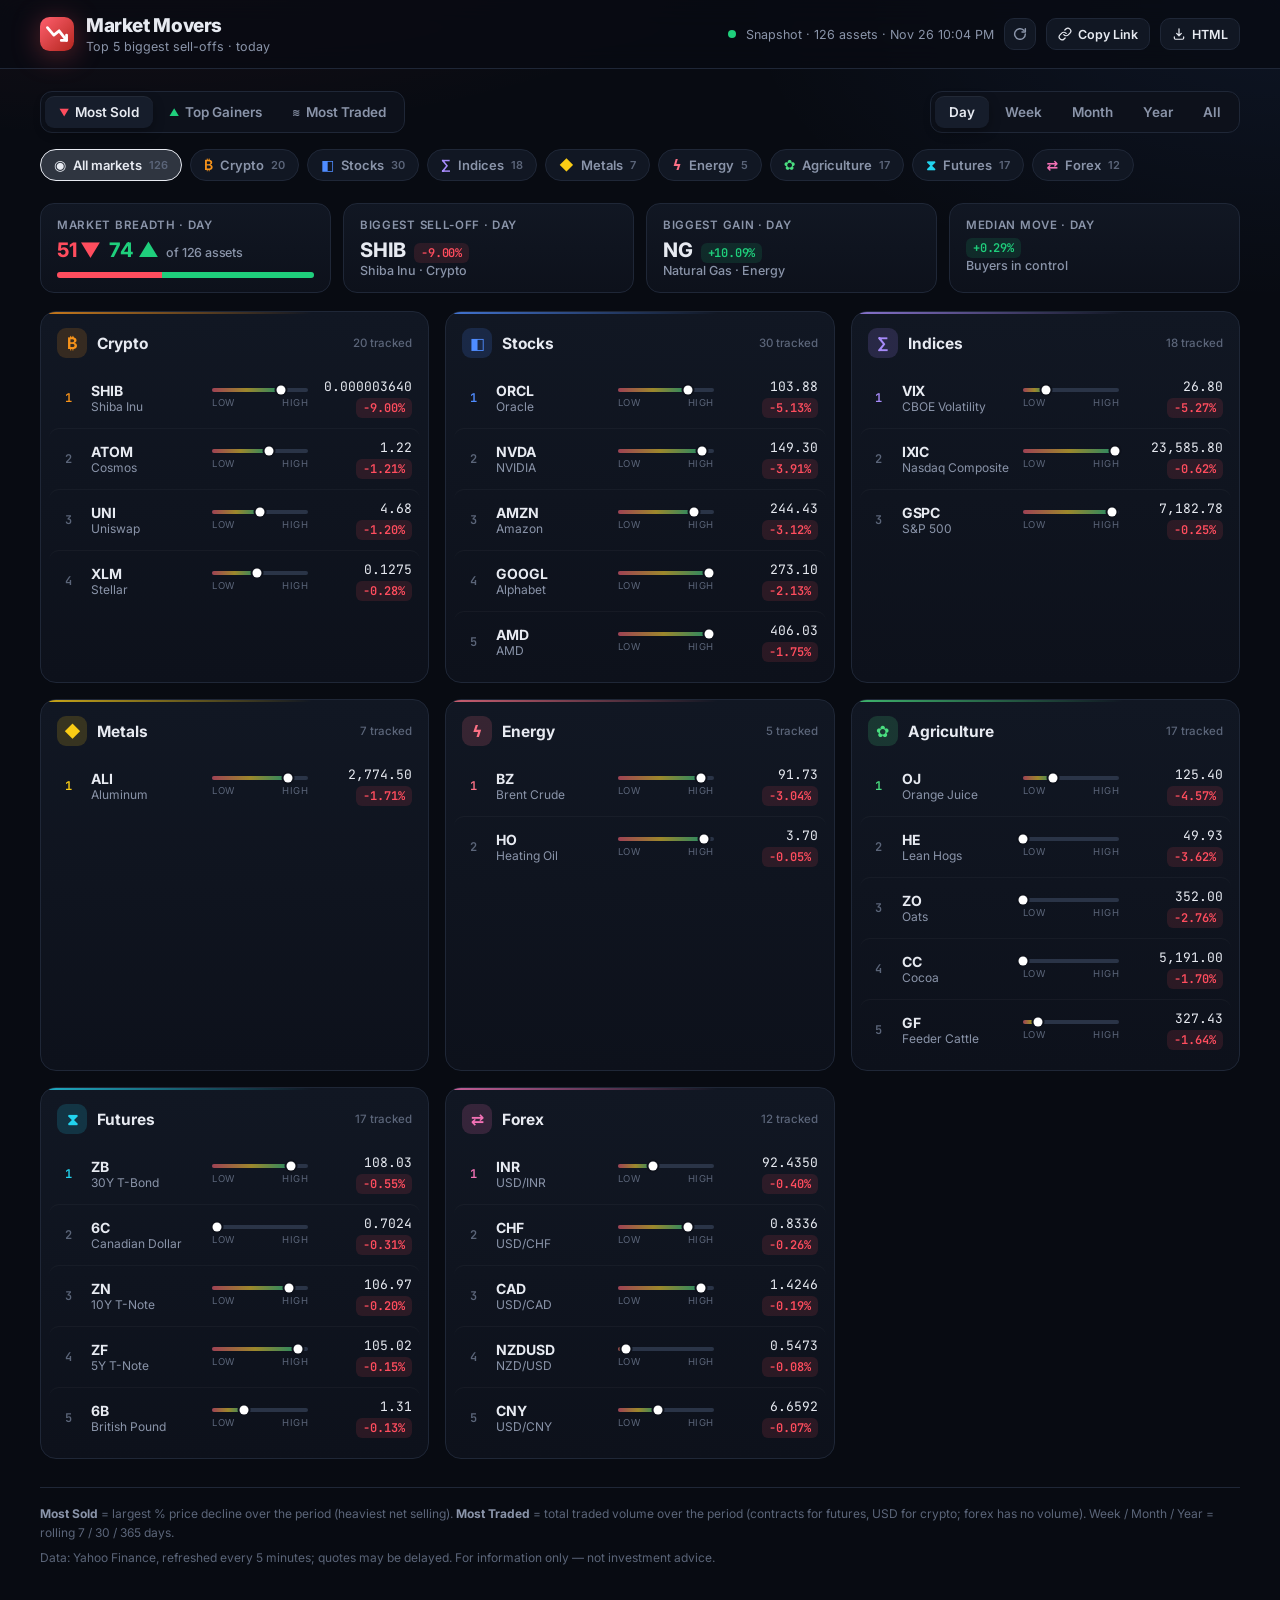
==== commit f42670db: "chore: refresh live market snapshot" ====
--- a/market-movers.html
+++ b/market-movers.html
@@ -349,7 +349,7 @@
     </div>
   </div>
 
-  <script id="embedded-data">window.__EMBEDDED_DATA__ = {"generatedAt":1795697821,"source":"yahoo","total":126,"categories":[{"id":"crypto","label":"Crypto","icon":"\u20bf","color":"#f7931a"},{"id":"stocks","label":"Stocks","icon":"\u25e7","color":"#4f8cff"},{"id":"indices","label":"Indices","icon":"\u2211","color":"#a78bfa"},{"id":"metals","label":"Metals","icon":"\u25c6","color":"#facc15"},{"id":"energy","label":"Energy","icon":"\u03df","color":"#fb7185"},{"id":"agriculture","label":"Agriculture","icon":"\u273f","color":"#4ade80"},{"id":"futures","label":"Futures","icon":"\u29d7","color":"#22d3ee"},{"id":"forex","label":"Forex","icon":"\u21c4","color":"#f472b6"}],"assets":[{"symbol":"BTC-USD","name":"Bitcoin","category":"crypto","currency":"USD","exchange":"CCC","price":60821.6,"marketTime":1795697815,"dayLow":60325.0,"dayHigh":61040.9,"yearLow":58558.9,"yearHigh":96929.3,"changes":{"1D":0.7344,"1W":-1.745,"1M":-24.7304,"1Y":-32.8074},"volumes":{"1D":37922574336,"1W":301440345286,"1M":990304559917,"1Y":12920977488554},"series":{"t":[1763596800,1763683200,1763769600,1763856000,1763942400,1764028800,1764115200,1764201600,1764288000,1764374400,1764460800,1764547200,1764633600,1764720000,1764806400,1764892800,1764979200,1765065600,1765152000,1765238400,1765324800,1765411200,1765497600,1765584000,1765670400,1765756800,1765843200,1765929600,1766016000,1766102400,1766188800,1766275200,1766361600,1766448000,1766534400,1766620800,1766707200,1766793600,1766880000,1766966400,1767052800,1767139200,1767225600,1767312000,1767398400,1767484800,1767571200,1767657600,1767744000,1767830400,1767916800,1768003200,1768089600,1768176000,1768262400,1768348800,1768435200,1768521600,1768608000,1768694400,1768780800,1768867200,1768953600,1769040000,1769126400,1769212800,1769299200,1769385600,1769472000,1769558400,1769644800,1769731200,1769817600,1769904000,1769990400,1770076800,1770163200,1770249600,1770336000,1770422400,1770508800,1770595200,1770681600,1770768000,1770854400,1770940800,1771027200,1771113600,1771200000,1771286400,1771372800,1771459200,1771545600,1771632000,1771718400,1771804800,1771891200,1771977600,1772064000,1772150400,1772236800,1772323200,1772409600,1772496000,1772582400,1772668800,1772755200,1772841600,1772928000,1773014400,1773100800,1773187200,1773273600,1773360000,1773446400,1773532800,1773619200,1773705600,1773792000,1773878400,1773964800,1774051200,1774137600,1774224000,1774310400,1774396800,1774483200,1774569600,1774656000,1774742400,1774828800,1774915200,1775001600,1775088000,1775174400,1775260800,1775347200,1775433600,1775520000,1775606400,1775692800,1775779200,1775865600,1775952000,1776038400,1776124800,1776211200,1776297600,1776384000,1776470400,1776556800,1776643200,1776729600,1776816000,1776902400,1776988800,1777075200,1777161600,1777248000,1777334400,1777420800,1777507200,1777593600,1777680000,1777766400,1777852800,1777939200,1778025600,1778112000,1778198400,1778284800,1778371200,1778457600,1778544000,1778630400,1778716800,1778803200,1778889600,1778976000,1779062400,1779148800,1779235200,1779321600,1779408000,1779494400,1779580800,1779667200,1779753600,1779840000,1779926400,1780012800,1780099200,1780185600,1780272000,1780358400,1780444800,1780531200,1780617600,1780704000,1780790400,1780876800,1780963200,1781049600,1781136000,1781222400,1781308800,1781395200,1781481600,1781568000,1781654400,1781740800,1781827200,1781913600,1782000000,1782086400,1782172800,1782259200,1782345600,1782432000,1782518400,1782604800,1782691200,1782777600,1782864000,1782950400,1783036800,1783123200,1783209600,1783296000,1783382400,1783468800,1783555200,1783641600,1783728000,1783814400,1783900800,1783987200,1784073600,1784160000,1784246400,1784332800,1784419200,1784505600,1784592000,1784678400,1784764800,1784851200,1784937600,1785024000,1785110400,1785196800,1785283200,1785369600,1785456000,1785542400,1785628800,1785715200,1785801600,1785888000,1785974400,1786060800,1786147200,1786233600,1786320000,1786406400,1786492800,1786579200,1786665600,1786752000,1786838400,1786924800,1787011200,1787097600,1787184000,1787270400,1787356800,1787443200,1787529600,1787616000,1787702400,1787788800,1787875200,1787961600,1788048000,1788134400,1788220800,1788307200,1788393600,1788480000,1788566400,1788652800,1788739200,1788825600,1788912000,1788998400,1789084800,1789171200,1789257600,1789344000,1789430400,1789516800,1789603200,1789689600,1789776000,1789862400,1789948800,1790035200,1790121600,1790208000,1790294400,1790380800,1790467200,1790553600,1790640000,1790726400,1790812800,1790899200,1790985600,1791072000,1791158400,1791244800,1791331200,1791417600,1791504000,1791590400,1791676800,1791763200,1791849600,1791936000,1792022400,1792108800,1792195200,1792281600,1792368000,1792454400,1792540800,1792627200,1792713600,1792800000,1792886400,1792972800,1793059200,1793145600,1793232000,1793318400,1793404800,1793491200,1793577600,1793664000,1793750400,1793836800,1793923200,1794009600,1794096000,1794182400,1794268800,1794355200,1794441600,1794528000,1794614400,1794700800,1794787200,1794873600,1794960000,1795046400,1795132800,1795219200,1795305600,1795392000,1795478400,1795564800,1795651200],"c":[86631.9,85090.7,84648.4,86805.0,88270.6,87341.9,90518.4,91285.4,90919.3,90851.8,90394.3,86321.6,91350.2,93527.8,92141.6,89387.8,89272.4,90405.6,90640.2,92691.7,92020.9,92511.3,90270.4,90298.7,88175.2,86419.8,87844.0,86143.8,85462.5,88103.4,88344.0,88621.8,88490.0,87414.0,87612.0,87234.7,87301.4,87802.2,87835.8,87138.1,88430.1,87508.8,88732.0,89944.7,90603.2,91413.5,93882.6,93729.0,91308.1,91027.1,90513.1,90386.6,90827.5,91193.0,95321.8,96929.3,95551.2,95525.1,95099.9,93634.4,92553.6,88310.9,89377.0,89462.5,89503.9,89110.7,86572.2,88267.1,89102.6,89184.6,84561.6,84128.7,78621.1,76974.4,78688.8,75633.5,73019.7,62702.1,70555.4,69282.0,70264.7,70120.8,68794.0,66992.0,66221.8,68857.8,69767.6,68788.2,68843.2,67494.2,66425.3,66957.5,68005.4,68003.8,67659.4,64616.7,64080.0,67960.1,67453.8,65881.8,66995.9,65738.1,68775.9,68293.6,72710.6,70841.1,68136.5,67272.6,65969.8,68402.4,69926.9,70204.9,70493.5,70968.3,71214.6,72789.9,74861.1,73922.5,71245.6,69912.8,70522.6,68711.5,67845.2,70914.9,70517.9,71309.9,68791.6,66338.4,66319.7,65954.9,66691.4,68233.3,68078.6,66888.6,66931.1,67290.5,68981.9,68859.8,71940.7,71123.4,71767.8,72979.0,73054.3,70753.4,74484.6,74181.6,74805.1,75152.1,77126.9,75726.2,73856.4,75872.5,76352.8,78203.1,78269.0,77455.3,77612.0,78657.5,77366.6,76350.7,75776.1,76304.3,78179.0,78657.2,78538.2,79827.9,80927.1,81427.5,80010.0,80186.8,80664.4,82138.9,81728.3,80477.5,79277.1,81051.2,79065.7,78131.4,77429.4,76954.2,76750.9,77457.8,77539.2,75488.2,76673.4,76981.1,77279.9,75825.7,74344.7,73536.6,73372.5,73754.8,73579.7,71319.8,66703.7,64014.4,63801.6,60922.7,60867.4,63239.5,63090.6,61643.8,61449.3,63561.1,63543.2,64421.3,65710.4,66289.5,65600.6,64418.4,62896.5,63540.8,64239.7,63237.5,63952.1,62668.0,60995.1,59721.7,60016.4,59940.1,59532.3,60138.4,58558.9,60003.8,61485.3,62544.2,63088.3,63547.9,63995.0,63297.4,62257.6,63193.1,64127.1,63802.0,63758.2,62239.1,64956.1,64712.4,63789.3,63899.5,64796.6,64690.8,65230.0,66505.1,66100.8,65044.8,64098.5,64311.8,65340.3,63724.9,63871.4,63908.2,64725.3,62813.7,62763.3,63482.0,63460.9,64056.0,64597.5,64262.1,64880.2,64904.7,64844.9,63910.6,63551.9,63402.4,63402.2,62975.6,63024.3,62818.7,64506.3,64680.7,69266.2,73032.8,78335.2,77083.4,77755.3,78964.5,78565.0,79027.4,80257.5,77830.3,78245.8,77667.6,78548.6,77403.6,77300.5,81271.7,79672.0,79823.9,80350.0,79115.9,78438.6,78259.5,76568.1,77173.8,77270.5,76838.2,78163.4,75612.5,76150.3,76403.8,80901.5,81233.7,81142.6,86602.9,86172.3,84383.0,84379.1,84034.9,84406.5,84458.1,83502.6,83622.4,83553.9,84853.1,84497.2,84763.6,86480.3,85786.6,85557.6,83275.9,81676.3,82546.3,82912.2,83679.5,81762.6,83095.1,81562.5,82141.5,81500.8,81382.1,82017.6,81853.5,82941.0,84012.0,81311.9,81074.2,80790.8,80024.0,80006.7,80805.1,81267.6,77775.1,77198.2,77434.8,78248.5,76677.3,77345.0,80405.3,75942.1,75746.9,75747.6,74584.6,75223.1,73720.1,73964.5,71343.0,68249.3,64128.1,65305.1,64855.8,64893.9,62987.3,61901.8,58799.0,60094.1,61161.9,61211.0,59747.8,60378.2,60821.6]}},{"symbol":"ETH-USD","name":"Ethereum","category":"crypto","currency":"USD","exchange":"CCC","price":1705.03,"marketTime":1795697818,"dayLow":1682.35,"dayHigh":1708.44,"yearLow":1564.82,"yearHigh":3354.72,"changes":{"1D":0.8435,"1W":-2.8578,"1M":-27.3754,"1Y":-43.6877},"volumes":{"1D":12753792000,"1W":102400638871,"1M":381051287038,"1Y":6106003595689},"series":{"t":[1763596800,1763683200,1763769600,1763856000,1763942400,1764028800,1764115200,1764201600,1764288000,1764374400,1764460800,1764547200,1764633600,1764720000,1764806400,1764892800,1764979200,1765065600,1765152000,1765238400,1765324800,1765411200,1765497600,1765584000,1765670400,1765756800,1765843200,1765929600,1766016000,1766102400,1766188800,1766275200,1766361600,1766448000,1766534400,1766620800,1766707200,1766793600,1766880000,1766966400,1767052800,1767139200,1767225600,1767312000,1767398400,1767484800,1767571200,1767657600,1767744000,1767830400,1767916800,1768003200,1768089600,1768176000,1768262400,1768348800,1768435200,1768521600,1768608000,1768694400,1768780800,1768867200,1768953600,1769040000,1769126400,1769212800,1769299200,1769385600,1769472000,1769558400,1769644800,1769731200,1769817600,1769904000,1769990400,1770076800,1770163200,1770249600,1770336000,1770422400,1770508800,1770595200,1770681600,1770768000,1770854400,1770940800,1771027200,1771113600,1771200000,1771286400,1771372800,1771459200,1771545600,1771632000,1771718400,1771804800,1771891200,1771977600,1772064000,1772150400,1772236800,1772323200,1772409600,1772496000,1772582400,1772668800,1772755200,1772841600,1772928000,1773014400,1773100800,1773187200,1773273600,1773360000,1773446400,1773532800,1773619200,1773705600,1773792000,1773878400,1773964800,1774051200,1774137600,1774224000,1774310400,1774396800,1774483200,1774569600,1774656000,1774742400,1774828800,1774915200,1775001600,1775088000,1775174400,1775260800,1775347200,1775433600,1775520000,1775606400,1775692800,1775779200,1775865600,1775952000,1776038400,1776124800,1776211200,1776297600,1776384000,1776470400,1776556800,1776643200,1776729600,1776816000,1776902400,1776988800,1777075200,1777161600,1777248000,1777334400,1777420800,1777507200,1777593600,1777680000,1777766400,1777852800,1777939200,1778025600,1778112000,1778198400,1778284800,1778371200,1778457600,1778544000,1778630400,1778716800,1778803200,1778889600,1778976000,1779062400,1779148800,1779235200,1779321600,1779408000,1779494400,1779580800,1779667200,1779753600,1779840000,1779926400,1780012800,1780099200,1780185600,1780272000,1780358400,1780444800,1780531200,1780617600,1780704000,1780790400,1780876800,1780963200,1781049600,1781136000,1781222400,1781308800,1781395200,1781481600,1781568000,1781654400,1781740800,1781827200,1781913600,1782000000,1782086400,1782172800,1782259200,1782345600,1782432000,1782518400,1782604800,1782691200,1782777600,1782864000,1782950400,1783036800,1783123200,1783209600,1783296000,1783382400,1783468800,1783555200,1783641600,1783728000,1783814400,1783900800,1783987200,1784073600,1784160000,1784246400,1784332800,1784419200,1784505600,1784592000,1784678400,1784764800,1784851200,1784937600,1785024000,1785110400,1785196800,1785283200,1785369600,1785456000,1785542400,1785628800,1785715200,1785801600,1785888000,1785974400,1786060800,1786147200,1786233600,1786320000,1786406400,1786492800,1786579200,1786665600,1786752000,1786838400,1786924800,1787011200,1787097600,1787184000,1787270400,1787356800,1787443200,1787529600,1787616000,1787702400,1787788800,1787875200,1787961600,1788048000,1788134400,1788220800,1788307200,1788393600,1788480000,1788566400,1788652800,1788739200,1788825600,1788912000,1788998400,1789084800,1789171200,1789257600,1789344000,1789430400,1789516800,1789603200,1789689600,1789776000,1789862400,1789948800,1790035200,1790121600,1790208000,1790294400,1790380800,1790467200,1790553600,1790640000,1790726400,1790812800,1790899200,1790985600,1791072000,1791158400,1791244800,1791331200,1791417600,1791504000,1791590400,1791676800,1791763200,1791849600,1791936000,1792022400,1792108800,1792195200,1792281600,1792368000,1792454400,1792540800,1792627200,1792713600,1792800000,1792886400,1792972800,1793059200,1793145600,1793232000,1793318400,1793404800,1793491200,1793577600,1793664000,1793750400,1793836800,1793923200,1794009600,1794096000,1794182400,1794268800,1794355200,1794441600,1794528000,1794614400,1794700800,1794787200,1794873600,1794960000,1795046400,1795132800,1795219200,1795305600,1795392000,1795478400,1795564800,1795651200],"c":[2831.78,2765.7,2767.61,2801.68,2952.71,2957.94,3027.81,3014.54,3032.3,2991.69,2992.11,2800.19,2997.94,3191.57,3134.32,3024.43,3040.21,3061.3,3125.2,3321.11,3325.39,3237.06,3084.17,3116.7,3060.59,2964.18,2964.18,2831.4,2827.07,2977.97,2977.58,3001.61,3006.07,2963.37,2945.59,2903.58,2925.75,2948.0,2948.57,2934.54,2971.42,2967.04,3000.39,3124.42,3125.92,3140.71,3226.13,3295.95,3166.84,3104.38,3083.05,3082.4,3118.89,3092.33,3322.1,3354.72,3317.1,3295.48,3308.86,3281.16,3186.62,2935.61,2978.9,2949.63,2953.26,2948.74,2815.9,2926.46,3022.21,3006.61,2818.23,2702.38,2445.09,2267.96,2344.36,2227.56,2143.5,1821.68,2063.39,2090.55,2088.76,2103.57,2019.5,1940.62,1946.94,2048.53,2086.01,1966.04,1997.92,1992.19,1953.97,1948.2,1969.02,1973.74,1957.81,1855.5,1852.97,2054.63,2026.79,1930.76,1965.05,1939.07,2027.27,1982.77,2126.51,2071.61,1978.75,1969.46,1936.6,1992.94,2037.12,2051.57,2073.14,2092.56,2097.09,2177.48,2351.18,2318.05,2203.67,2137.42,2146.5,2076.69,2053.05,2152.15,2155.7,2168.02,2059.58,1991.27,1992.69,1982.56,2023.51,2104.71,2138.74,2056.85,2053.39,2065.35,2109.0,2107.76,2241.81,2190.34,2189.14,2245.15,2285.39,2192.2,2370.71,2323.31,2359.44,2348.65,2421.07,2351.1,2264.92,2315.21,2327.97,2376.09,2331.51,2315.69,2318.83,2369.73,2303.06,2289.42,2253.42,2256.25,2295.09,2316.23,2321.64,2346.4,2361.18,2350.8,2291.11,2306.97,2326.73,2369.04,2339.36,2274.64,2257.58,2280.93,2223.33,2179.75,2127.65,2128.52,2109.96,2126.98,2131.41,2064.64,2115.95,2097.99,2111.37,2070.86,2022.2,2007.55,2011.98,2019.46,2004.34,2003.22,1857.72,1811.73,1769.58,1580.86,1568.77,1686.4,1690.15,1637.71,1620.14,1672.28,1665.13,1680.21,1724.61,1794.96,1790.4,1747.89,1709.53,1710.98,1739.3,1704.58,1726.51,1665.44,1619.92,1564.82,1576.62,1571.59,1570.36,1610.21,1569.58,1608.96,1698.17,1756.52,1779.03,1783.01,1797.57,1768.51,1742.68,1744.48,1795.69,1788.1,1805.79,1773.5,1889.48,1916.94,1863.19,1840.99,1861.39,1871.51,1903.76,1928.38,1933.49,1877.1,1860.18,1873.22,1953.41,1890.61,1919.95,1908.52,1917.37,1860.35,1843.42,1882.52,1858.26,1868.39,1906.53,1902.06,1913.28,1915.53,1908.68,1871.28,1881.37,1878.14,1883.99,1880.65,1880.91,1873.94,1912.2,1916.46,2251.46,2326.38,2515.28,2424.25,2463.82,2481.83,2443.16,2506.26,2510.41,2442.54,2457.69,2417.94,2466.82,2417.84,2391.5,2508.02,2456.08,2480.74,2514.55,2490.96,2484.94,2466.91,2437.1,2514.73,2525.94,2477.02,2514.41,2399.09,2416.12,2447.11,2611.35,2631.96,2643.0,2776.47,2752.63,2684.69,2687.3,2690.48,2695.21,2686.93,2688.67,2676.72,2683.68,2705.54,2668.15,2687.26,2726.51,2711.03,2697.52,2573.53,2471.91,2485.54,2504.03,2534.7,2444.36,2496.63,2418.21,2440.48,2419.77,2399.8,2408.74,2404.82,2446.73,2470.77,2386.19,2384.08,2355.95,2326.92,2320.28,2347.73,2357.62,2249.5,2241.05,2252.75,2273.05,2248.89,2272.73,2422.31,2234.48,2235.05,2236.32,2120.98,2131.5,2050.18,2055.88,2016.83,1927.59,1769.12,1835.5,1819.28,1822.96,1774.75,1755.19,1619.43,1682.2,1721.08,1708.85,1677.69,1690.77,1705.03]}},{"symbol":"SOL-USD","name":"Solana","category":"crypto","currency":"USD","exchange":"CCC","price":70.9,"marketTime":1795697817,"dayLow":70.3932,"dayHigh":71.4146,"yearLow":62.1898,"yearHigh":146.753,"changes":{"1D":0.7199,"1W":-2.9644,"1M":-29.9788,"1Y":-50.4238},"volumes":{"1D":2741555712,"1W":22094273568,"1M":89698638264,"1Y":1295997518932},"series":{"t":[1763596800,1763683200,1763769600,1763856000,1763942400,1764028800,1764115200,1764201600,1764288000,1764374400,1764460800,1764547200,1764633600,1764720000,1764806400,1764892800,1764979200,1765065600,1765152000,1765238400,1765324800,1765411200,1765497600,1765584000,1765670400,1765756800,1765843200,1765929600,1766016000,1766102400,1766188800,1766275200,1766361600,1766448000,1766534400,1766620800,1766707200,1766793600,1766880000,1766966400,1767052800,1767139200,1767225600,1767312000,1767398400,1767484800,1767571200,1767657600,1767744000,1767830400,1767916800,1768003200,1768089600,1768176000,1768262400,1768348800,1768435200,1768521600,1768608000,1768694400,1768780800,1768867200,1768953600,1769040000,1769126400,1769212800,1769299200,1769385600,1769472000,1769558400,1769644800,1769731200,1769817600,1769904000,1769990400,1770076800,1770163200,1770249600,1770336000,1770422400,1770508800,1770595200,1770681600,1770768000,1770854400,1770940800,1771027200,1771113600,1771200000,1771286400,1771372800,1771459200,1771545600,1771632000,1771718400,1771804800,1771891200,1771977600,1772064000,1772150400,1772236800,1772323200,1772409600,1772496000,1772582400,1772668800,1772755200,1772841600,1772928000,1773014400,1773100800,1773187200,1773273600,1773360000,1773446400,1773532800,1773619200,1773705600,1773792000,1773878400,1773964800,1774051200,1774137600,1774224000,1774310400,1774396800,1774483200,1774569600,1774656000,1774742400,1774828800,1774915200,1775001600,1775088000,1775174400,1775260800,1775347200,1775433600,1775520000,1775606400,1775692800,1775779200,1775865600,1775952000,1776038400,1776124800,1776211200,1776297600,1776384000,1776470400,1776556800,1776643200,1776729600,1776816000,1776902400,1776988800,1777075200,1777161600,1777248000,1777334400,1777420800,1777507200,1777593600,1777680000,1777766400,1777852800,1777939200,1778025600,1778112000,1778198400,1778284800,1778371200,1778457600,1778544000,1778630400,1778716800,1778803200,1778889600,1778976000,1779062400,1779148800,1779235200,1779321600,1779408000,1779494400,1779580800,1779667200,1779753600,1779840000,1779926400,1780012800,1780099200,1780185600,1780272000,1780358400,1780444800,1780531200,1780617600,1780704000,1780790400,1780876800,1780963200,1781049600,1781136000,1781222400,1781308800,1781395200,1781481600,1781568000,1781654400,1781740800,1781827200,1781913600,1782000000,1782086400,1782172800,1782259200,1782345600,1782432000,1782518400,1782604800,1782691200,1782777600,1782864000,1782950400,1783036800,1783123200,1783209600,1783296000,1783382400,1783468800,1783555200,1783641600,1783728000,1783814400,1783900800,1783987200,1784073600,1784160000,1784246400,1784332800,1784419200,1784505600,1784592000,1784678400,1784764800,1784851200,1784937600,1785024000,1785110400,1785196800,1785283200,1785369600,1785456000,1785542400,1785628800,1785715200,1785801600,1785888000,1785974400,1786060800,1786147200,1786233600,1786320000,1786406400,1786492800,1786579200,1786665600,1786752000,1786838400,1786924800,1787011200,1787097600,1787184000,1787270400,1787356800,1787443200,1787529600,1787616000,1787702400,1787788800,1787875200,1787961600,1788048000,1788134400,1788220800,1788307200,1788393600,1788480000,1788566400,1788652800,1788739200,1788825600,1788912000,1788998400,1789084800,1789171200,1789257600,1789344000,1789430400,1789516800,1789603200,1789689600,1789776000,1789862400,1789948800,1790035200,1790121600,1790208000,1790294400,1790380800,1790467200,1790553600,1790640000,1790726400,1790812800,1790899200,1790985600,1791072000,1791158400,1791244800,1791331200,1791417600,1791504000,1791590400,1791676800,1791763200,1791849600,1791936000,1792022400,1792108800,1792195200,1792281600,1792368000,1792454400,1792540800,1792627200,1792713600,1792800000,1792886400,1792972800,1793059200,1793145600,1793232000,1793318400,1793404800,1793491200,1793577600,1793664000,1793750400,1793836800,1793923200,1794009600,1794096000,1794182400,1794268800,1794355200,1794441600,1794528000,1794614400,1794700800,1794787200,1794873600,1794960000,1795046400,1795132800,1795219200,1795305600,1795392000,1795478400,1795564800,1795651200],"c":[133.517,128.501,127.551,130.705,138.371,138.891,143.012,140.846,137.39,136.082,133.565,126.709,138.674,144.898,139.015,133.323,132.348,132.094,133.278,137.902,136.469,136.372,132.324,133.247,129.481,127.757,129.251,123.12,119.57,126.193,125.809,125.992,125.801,123.857,122.459,119.947,122.196,124.648,125.199,123.125,124.931,124.484,126.761,132.134,133.298,133.9,137.99,141.098,136.313,138.293,135.756,135.727,139.49,139.136,145.361,146.753,142.332,144.86,143.726,137.995,133.339,125.706,129.379,128.288,127.362,127.054,118.773,124.14,127.055,125.118,117.606,117.363,105.442,100.851,104.471,97.5639,92.0293,78.1874,87.4648,87.6398,87.0441,86.7018,82.9155,79.2542,78.3484,84.3225,88.1608,86.0051,86.4288,85.1976,81.5669,82.3932,84.6351,85.2111,82.791,77.7533,79.0365,87.9156,85.9091,81.9515,84.3662,83.5777,86.6345,87.0198,90.8343,88.6911,84.6818,83.18,81.6246,84.9362,85.8382,86.5649,86.8678,88.1533,88.0707,92.2518,96.2237,94.706,90.0657,88.9178,89.8536,87.4654,86.1283,91.4241,90.8224,91.7082,86.4439,83.0188,82.0156,81.4224,82.4441,83.1065,81.1953,78.9513,80.3685,80.8084,81.8545,80.1516,85.648,82.5817,83.2977,84.8285,84.9488,81.5352,86.6566,83.7746,84.9193,88.9942,88.8742,86.2027,83.5809,85.333,86.0295,86.9158,86.1411,86.2319,86.1512,86.9704,84.8178,84.039,83.0269,83.0238,83.7235,84.2766,83.8996,84.0899,86.3192,89.145,88.4048,91.9498,93.1455,96.427,97.3502,94.2843,91.0855,92.1487,89.2004,86.5365,85.173,85.2969,84.2086,86.0419,87.1562,84.3071,85.6585,85.2497,85.0105,83.5865,82.3681,81.9854,81.9325,82.5473,82.2983,81.087,74.1429,71.6124,68.7189,63.4869,62.1898,66.3106,66.795,64.9621,63.161,66.822,66.7493,68.8728,71.1662,73.9793,73.4138,71.931,69.6265,69.7206,73.1727,72.4182,71.9082,69.6437,67.9825,67.5741,71.8354,70.4107,71.3129,74.9468,73.5233,77.3837,80.644,82.2801,81.6496,81.423,81.9152,80.6487,77.787,78.0455,78.0666,76.8242,76.8738,74.8614,77.7624,77.2641,75.272,75.0116,75.4609,76.3553,77.7919,78.1086,77.9063,75.8598,73.8799,74.4286,76.6022,74.1418,73.6991,73.5972,74.468,72.7897,71.8663,73.4488,73.4737,73.7178,73.9614,72.5765,73.6427,75.9722,76.2121,75.9452,76.1951,75.5255,76.1773,75.3273,75.2723,74.539,75.9441,77.0312,85.3745,87.6369,93.6536,93.9125,95.4422,98.5617,96.6035,102.167,109.208,104.127,105.652,101.877,102.997,99.9869,100.386,103.978,101.949,103.188,106.448,103.866,103.325,101.608,98.6899,102.396,101.786,99.2458,102.495,96.8884,98.6419,101.603,112.599,111.015,111.133,118.75,118.507,114.975,117.009,122.01,121.426,122.059,118.837,119.055,117.995,118.398,118.615,119.645,121.529,120.751,120.788,116.223,109.442,109.139,110.034,111.241,105.559,106.728,104.074,105.331,104.297,103.312,104.025,104.926,106.422,106.794,103.542,102.78,102.272,101.223,100.755,101.255,102.307,95.4941,96.2188,95.3482,94.4546,91.8355,92.919,95.4884,89.1434,90.0594,89.6687,86.2428,86.5493,83.2603,83.3211,81.6607,78.0961,70.1769,72.6789,71.5053,75.1052,73.6228,73.066,68.7475,70.2152,70.5701,71.9818,69.6358,70.3932,70.9]}},{"symbol":"BNB-USD","name":"BNB","category":"crypto","currency":"USD","exchange":"CCC","price":552.2,"marketTime":1795697806,"dayLow":549.721,"dayHigh":560.253,"yearLow":539.003,"yearHigh":949.109,"changes":{"1D":-0.247,"1W":-4.7261,"1M":-25.7943,"1Y":-38.077},"volumes":{"1D":1027477632,"1W":7742158032,"1M":40393919842,"1Y":594636155530},"series":{"t":[1763596800,1763683200,1763769600,1763856000,1763942400,1764028800,1764115200,1764201600,1764288000,1764374400,1764460800,1764547200,1764633600,1764720000,1764806400,1764892800,1764979200,1765065600,1765152000,1765238400,1765324800,1765411200,1765497600,1765584000,1765670400,1765756800,1765843200,1765929600,1766016000,1766102400,1766188800,1766275200,1766361600,1766448000,1766534400,1766620800,1766707200,1766793600,1766880000,1766966400,1767052800,1767139200,1767225600,1767312000,1767398400,1767484800,1767571200,1767657600,1767744000,1767830400,1767916800,1768003200,1768089600,1768176000,1768262400,1768348800,1768435200,1768521600,1768608000,1768694400,1768780800,1768867200,1768953600,1769040000,1769126400,1769212800,1769299200,1769385600,1769472000,1769558400,1769644800,1769731200,1769817600,1769904000,1769990400,1770076800,1770163200,1770249600,1770336000,1770422400,1770508800,1770595200,1770681600,1770768000,1770854400,1770940800,1771027200,1771113600,1771200000,1771286400,1771372800,1771459200,1771545600,1771632000,1771718400,1771804800,1771891200,1771977600,1772064000,1772150400,1772236800,1772323200,1772409600,1772496000,1772582400,1772668800,1772755200,1772841600,1772928000,1773014400,1773100800,1773187200,1773273600,1773360000,1773446400,1773532800,1773619200,1773705600,1773792000,1773878400,1773964800,1774051200,1774137600,1774224000,1774310400,1774396800,1774483200,1774569600,1774656000,1774742400,1774828800,1774915200,1775001600,1775088000,1775174400,1775260800,1775347200,1775433600,1775520000,1775606400,1775692800,1775779200,1775865600,1775952000,1776038400,1776124800,1776211200,1776297600,1776384000,1776470400,1776556800,1776643200,1776729600,1776816000,1776902400,1776988800,1777075200,1777161600,1777248000,1777334400,1777420800,1777507200,1777593600,1777680000,1777766400,1777852800,1777939200,1778025600,1778112000,1778198400,1778284800,1778371200,1778457600,1778544000,1778630400,1778716800,1778803200,1778889600,1778976000,1779062400,1779148800,1779235200,1779321600,1779408000,1779494400,1779580800,1779667200,1779753600,1779840000,1779926400,1780012800,1780099200,1780185600,1780272000,1780358400,1780444800,1780531200,1780617600,1780704000,1780790400,1780876800,1780963200,1781049600,1781136000,1781222400,1781308800,1781395200,1781481600,1781568000,1781654400,1781740800,1781827200,1781913600,1782000000,1782086400,1782172800,1782259200,1782345600,1782432000,1782518400,1782604800,1782691200,1782777600,1782864000,1782950400,1783036800,1783123200,1783209600,1783296000,1783382400,1783468800,1783555200,1783641600,1783728000,1783814400,1783900800,1783987200,1784073600,1784160000,1784246400,1784332800,1784419200,1784505600,1784592000,1784678400,1784764800,1784851200,1784937600,1785024000,1785110400,1785196800,1785283200,1785369600,1785456000,1785542400,1785628800,1785715200,1785801600,1785888000,1785974400,1786060800,1786147200,1786233600,1786320000,1786406400,1786492800,1786579200,1786665600,1786752000,1786838400,1786924800,1787011200,1787097600,1787184000,1787270400,1787356800,1787443200,1787529600,1787616000,1787702400,1787788800,1787875200,1787961600,1788048000,1788134400,1788220800,1788307200,1788393600,1788480000,1788566400,1788652800,1788739200,1788825600,1788912000,1788998400,1789084800,1789171200,1789257600,1789344000,1789430400,1789516800,1789603200,1789689600,1789776000,1789862400,1789948800,1790035200,1790121600,1790208000,1790294400,1790380800,1790467200,1790553600,1790640000,1790726400,1790812800,1790899200,1790985600,1791072000,1791158400,1791244800,1791331200,1791417600,1791504000,1791590400,1791676800,1791763200,1791849600,1791936000,1792022400,1792108800,1792195200,1792281600,1792368000,1792454400,1792540800,1792627200,1792713600,1792800000,1792886400,1792972800,1793059200,1793145600,1793232000,1793318400,1793404800,1793491200,1793577600,1793664000,1793750400,1793836800,1793923200,1794009600,1794096000,1794182400,1794268800,1794355200,1794441600,1794528000,1794614400,1794700800,1794787200,1794873600,1794960000,1795046400,1795132800,1795219200,1795305600,1795392000,1795478400,1795564800,1795651200],"c":[866.344,830.079,833.351,843.225,864.421,862.108,891.753,895.56,887.647,873.69,877.577,827.405,877.035,921.754,900.066,884.218,890.545,894.022,897.604,898.81,894.651,886.167,881.868,897.43,877.807,858.545,874.899,842.93,829.301,855.943,853.586,857.889,857.857,843.771,846.26,829.424,834.152,844.555,858.829,851.188,860.554,863.257,863.055,880.844,878.639,894.384,910.788,917.507,899.414,891.754,895.469,906.112,902.751,905.418,942.46,949.109,930.878,937.532,947.045,932.591,922.495,884.675,882.558,886.972,890.766,886.18,864.727,878.745,897.666,901.349,867.098,857.259,780.485,758.457,774.579,753.578,697.862,606.543,657.422,647.35,640.254,635.954,619.57,607.187,613.711,619.084,633.345,614.638,626.571,617.562,604.524,607.16,625.664,625.898,614.407,595.865,584.11,629.073,625.913,613.97,617.246,618.107,637.24,633.831,657.817,647.626,627.273,620.066,612.039,634.5,641.879,651.478,652.135,655.882,657.832,673.701,679.355,668.781,652.059,639.266,642.183,630.134,626.601,638.537,638.253,647.328,628.995,613.292,610.701,605.676,608.554,617.049,610.623,583.137,588.1,593.284,601.536,600.386,620.899,601.172,602.828,605.992,607.391,592.214,615.051,614.037,622.665,635.583,643.45,630.322,616.524,629.255,631.792,637.932,638.726,636.403,628.657,636.111,626.964,624.311,617.33,615.067,615.331,617.828,617.482,622.659,630.391,647.574,637.022,649.009,649.737,663.663,669.974,664.541,671.383,677.94,672.111,656.216,648.794,643.056,639.45,648.819,657.35,649.469,655.71,656.098,662.304,655.596,648.159,637.494,642.287,717.934,708.584,692.131,650.43,620.099,603.535,572.107,574.511,603.629,601.628,592.851,586.174,605.042,603.507,609.544,616.086,617.422,604.346,600.959,578.015,581.164,587.614,583.752,589.919,577.6,563.771,559.799,566.858,556.391,550.7,558.668,545.686,550.109,558.015,573.442,574.973,588.935,585.434,576.797,568.306,568.468,575.032,574.889,573.948,566.634,581.756,580.104,572.193,567.765,570.286,570.404,570.733,573.597,570.754,566.945,564.337,568.469,574.504,565.73,570.487,571.402,592.013,586.427,574.96,587.568,588.795,592.808,593.221,591.653,592.197,600.422,601.766,598.687,616.499,609.68,610.037,607.58,607.104,602.479,605.172,603.528,626.472,654.908,686.967,695.702,701.847,703.638,694.026,707.88,712.171,691.117,692.604,684.809,691.025,682.749,687.963,724.996,721.26,766.912,752.501,740.027,752.429,722.735,709.133,726.968,727.453,716.331,720.236,712.161,725.576,738.002,761.016,762.044,772.348,798.89,788.156,767.254,776.499,776.799,773.236,778.897,763.801,758.086,768.182,771.184,768.148,787.266,795.264,786.81,779.616,772.301,735.131,742.094,749.768,753.538,732.13,741.062,729.261,728.668,720.894,717.042,722.255,730.955,740.824,745.868,730.477,738.837,738.7,737.725,741.419,744.148,758.668,697.691,703.354,702.613,711.884,698.043,698.531,719.546,688.028,693.118,695.244,683.291,690.075,679.591,679.505,656.053,629.433,581.378,595.989,590.691,596.026,582.488,579.592,539.003,547.512,558.542,555.85,547.74,553.567,552.2]}},{"symbol":"XRP-USD","name":"XRP","category":"crypto","currency":"USD","exchange":"CCC","price":0.9499,"marketTime":1795697814,"dayLow":0.936416,"dayHigh":0.961189,"yearLow":0.909707,"yearHigh":2.3488,"changes":{"1D":1.3827,"1W":-1.0322,"1M":-28.5567,"1Y":-57.2941},"volumes":{"1D":2060021632,"1W":16200502649,"1M":68324368685,"1Y":937689590369},"series":{"t":[1763596800,1763683200,1763769600,1763856000,1763942400,1764028800,1764115200,1764201600,1764288000,1764374400,1764460800,1764547200,1764633600,1764720000,1764806400,1764892800,1764979200,1765065600,1765152000,1765238400,1765324800,1765411200,1765497600,1765584000,1765670400,1765756800,1765843200,1765929600,1766016000,1766102400,1766188800,1766275200,1766361600,1766448000,1766534400,1766620800,1766707200,1766793600,1766880000,1766966400,1767052800,1767139200,1767225600,1767312000,1767398400,1767484800,1767571200,1767657600,1767744000,1767830400,1767916800,1768003200,1768089600,1768176000,1768262400,1768348800,1768435200,1768521600,1768608000,1768694400,1768780800,1768867200,1768953600,1769040000,1769126400,1769212800,1769299200,1769385600,1769472000,1769558400,1769644800,1769731200,1769817600,1769904000,1769990400,1770076800,1770163200,1770249600,1770336000,1770422400,1770508800,1770595200,1770681600,1770768000,1770854400,1770940800,1771027200,1771113600,1771200000,1771286400,1771372800,1771459200,1771545600,1771632000,1771718400,1771804800,1771891200,1771977600,1772064000,1772150400,1772236800,1772323200,1772409600,1772496000,1772582400,1772668800,1772755200,1772841600,1772928000,1773014400,1773100800,1773187200,1773273600,1773360000,1773446400,1773532800,1773619200,1773705600,1773792000,1773878400,1773964800,1774051200,1774137600,1774224000,1774310400,1774396800,1774483200,1774569600,1774656000,1774742400,1774828800,1774915200,1775001600,1775088000,1775174400,1775260800,1775347200,1775433600,1775520000,1775606400,1775692800,1775779200,1775865600,1775952000,1776038400,1776124800,1776211200,1776297600,1776384000,1776470400,1776556800,1776643200,1776729600,1776816000,1776902400,1776988800,1777075200,1777161600,1777248000,1777334400,1777420800,1777507200,1777593600,1777680000,1777766400,1777852800,1777939200,1778025600,1778112000,1778198400,1778284800,1778371200,1778457600,1778544000,1778630400,1778716800,1778803200,1778889600,1778976000,1779062400,1779148800,1779235200,1779321600,1779408000,1779494400,1779580800,1779667200,1779753600,1779840000,1779926400,1780012800,1780099200,1780185600,1780272000,1780358400,1780444800,1780531200,1780617600,1780704000,1780790400,1780876800,1780963200,1781049600,1781136000,1781222400,1781308800,1781395200,1781481600,1781568000,1781654400,1781740800,1781827200,1781913600,1782000000,1782086400,1782172800,1782259200,1782345600,1782432000,1782518400,1782604800,1782691200,1782777600,1782864000,1782950400,1783036800,1783123200,1783209600,1783296000,1783382400,1783468800,1783555200,1783641600,1783728000,1783814400,1783900800,1783987200,1784073600,1784160000,1784246400,1784332800,1784419200,1784505600,1784592000,1784678400,1784764800,1784851200,1784937600,1785024000,1785110400,1785196800,1785283200,1785369600,1785456000,1785542400,1785628800,1785715200,1785801600,1785888000,1785974400,1786060800,1786147200,1786233600,1786320000,1786406400,1786492800,1786579200,1786665600,1786752000,1786838400,1786924800,1787011200,1787097600,1787184000,1787270400,1787356800,1787443200,1787529600,1787616000,1787702400,1787788800,1787875200,1787961600,1788048000,1788134400,1788220800,1788307200,1788393600,1788480000,1788566400,1788652800,1788739200,1788825600,1788912000,1788998400,1789084800,1789171200,1789257600,1789344000,1789430400,1789516800,1789603200,1789689600,1789776000,1789862400,1789948800,1790035200,1790121600,1790208000,1790294400,1790380800,1790467200,1790553600,1790640000,1790726400,1790812800,1790899200,1790985600,1791072000,1791158400,1791244800,1791331200,1791417600,1791504000,1791590400,1791676800,1791763200,1791849600,1791936000,1792022400,1792108800,1792195200,1792281600,1792368000,1792454400,1792540800,1792627200,1792713600,1792800000,1792886400,1792972800,1793059200,1793145600,1793232000,1793318400,1793404800,1793491200,1793577600,1793664000,1793750400,1793836800,1793923200,1794009600,1794096000,1794182400,1794268800,1794355200,1794441600,1794528000,1794614400,1794700800,1794787200,1794873600,1794960000,1795046400,1795132800,1795219200,1795305600,1795392000,1795478400,1795564800,1795651200],"c":[1.99879,1.9504,1.94975,2.04626,2.22588,2.19854,2.22428,2.20082,2.18065,2.20338,2.16097,2.03092,2.15552,2.20191,2.09717,2.03761,2.03262,2.04342,2.07311,2.10842,2.04334,2.03551,2.00915,2.02399,1.97929,1.89867,1.93007,1.86184,1.80778,1.90739,1.9324,1.92201,1.90276,1.87282,1.86117,1.83184,1.84296,1.87285,1.86436,1.84772,1.87549,1.83997,1.87794,2.00582,2.01741,2.09002,2.3488,2.3069,2.16712,2.1221,2.09164,2.08802,2.07106,2.05255,2.1638,2.13974,2.07813,2.06822,2.06237,1.99266,1.98638,1.88958,1.94556,1.92167,1.91953,1.91313,1.83303,1.9035,1.91393,1.90873,1.80507,1.73243,1.64547,1.59134,1.62055,1.5742,1.51048,1.21352,1.47152,1.4242,1.43219,1.43612,1.39949,1.36802,1.36207,1.40746,1.50998,1.47486,1.48668,1.4744,1.42161,1.40638,1.42941,1.43166,1.39308,1.35165,1.34889,1.43375,1.40202,1.35592,1.37723,1.35173,1.39098,1.36056,1.43022,1.40305,1.36357,1.35642,1.3414,1.36184,1.38643,1.38488,1.38465,1.39891,1.40727,1.44755,1.54357,1.51854,1.46385,1.44732,1.44546,1.40658,1.38488,1.43188,1.41542,1.41424,1.36011,1.32501,1.3328,1.32728,1.32258,1.34026,1.34777,1.31869,1.31791,1.31557,1.3255,1.32122,1.38149,1.34237,1.34414,1.35661,1.35545,1.325,1.37667,1.36183,1.39167,1.45264,1.47705,1.43468,1.39465,1.42487,1.43183,1.43003,1.43906,1.43368,1.42422,1.43157,1.40091,1.38066,1.36925,1.36743,1.3847,1.39315,1.38758,1.39196,1.41315,1.42472,1.38713,1.41829,1.42011,1.47281,1.47682,1.4361,1.42635,1.48411,1.43373,1.41404,1.40094,1.3892,1.36059,1.36537,1.37209,1.3337,1.35749,1.35003,1.34939,1.32766,1.30615,1.31353,1.32833,1.33834,1.33132,1.29488,1.20989,1.20025,1.16665,1.09644,1.09346,1.15465,1.16819,1.13725,1.09724,1.14159,1.13206,1.15005,1.18583,1.23821,1.21599,1.18509,1.14542,1.13638,1.14905,1.12442,1.12863,1.10941,1.07226,1.04164,1.04712,1.04643,1.04758,1.05727,1.03843,1.05215,1.0865,1.13393,1.15679,1.15589,1.1438,1.11178,1.08997,1.09334,1.10392,1.09758,1.08574,1.06548,1.11112,1.11277,1.08629,1.08862,1.09216,1.09592,1.11211,1.14247,1.14161,1.10688,1.09093,1.09733,1.11167,1.06527,1.06796,1.07286,1.08382,1.06053,1.05974,1.08461,1.07463,1.07321,1.06101,1.03367,1.02124,1.03861,1.02892,1.01153,1.02188,1.00437,1.00812,0.998038,1.0014,0.991973,1.00262,1.00135,1.1044,1.26844,1.4538,1.46373,1.52219,1.47904,1.43325,1.42243,1.45303,1.38319,1.39673,1.3595,1.37905,1.35164,1.34981,1.45132,1.39896,1.41247,1.42282,1.39775,1.41625,1.39442,1.33532,1.35617,1.36656,1.34061,1.42101,1.28469,1.29934,1.29587,1.39615,1.41045,1.40985,1.53304,1.57176,1.50056,1.53311,1.56841,1.5281,1.51836,1.49628,1.49003,1.48839,1.49404,1.48499,1.4865,1.52018,1.50744,1.49733,1.42126,1.379,1.39534,1.40173,1.40921,1.33951,1.36462,1.3298,1.33319,1.31003,1.29257,1.30496,1.30271,1.33445,1.36362,1.30766,1.29394,1.29848,1.29441,1.3069,1.32959,1.32427,1.23486,1.25441,1.25011,1.24986,1.2478,1.27733,1.30465,1.20599,1.17808,1.16205,1.11046,1.09692,1.05565,1.05284,1.03993,1.00944,0.913031,0.974613,0.95467,0.98292,0.968603,0.959807,0.909707,0.931362,0.927381,0.939599,0.924372,0.936945,0.9499]}},{"symbol":"ADA-USD","name":"Cardano","category":"crypto","currency":"USD","exchange":"CCC","price":0.14891,"marketTime":1795697813,"dayLow":0.145683,"dayHigh":0.149473,"yearLow":0.142911,"yearHigh":0.470005,"changes":{"1D":2.1604,"1W":-1.8068,"1M":-27.6317,"1Y":-65.8167},"volumes":{"1D":280729344,"1W":2190066096,"1M":8266170944,"1Y":179081474877},"series":{"t":[1763596800,1763683200,1763769600,1763856000,1763942400,1764028800,1764115200,1764201600,1764288000,1764374400,1764460800,1764547200,1764633600,1764720000,1764806400,1764892800,1764979200,1765065600,1765152000,1765238400,1765324800,1765411200,1765497600,1765584000,1765670400,1765756800,1765843200,1765929600,1766016000,1766102400,1766188800,1766275200,1766361600,1766448000,1766534400,1766620800,1766707200,1766793600,1766880000,1766966400,1767052800,1767139200,1767225600,1767312000,1767398400,1767484800,1767571200,1767657600,1767744000,1767830400,1767916800,1768003200,1768089600,1768176000,1768262400,1768348800,1768435200,1768521600,1768608000,1768694400,1768780800,1768867200,1768953600,1769040000,1769126400,1769212800,1769299200,1769385600,1769472000,1769558400,1769644800,1769731200,1769817600,1769904000,1769990400,1770076800,1770163200,1770249600,1770336000,1770422400,1770508800,1770595200,1770681600,1770768000,1770854400,1770940800,1771027200,1771113600,1771200000,1771286400,1771372800,1771459200,1771545600,1771632000,1771718400,1771804800,1771891200,1771977600,1772064000,1772150400,1772236800,1772323200,1772409600,1772496000,1772582400,1772668800,1772755200,1772841600,1772928000,1773014400,1773100800,1773187200,1773273600,1773360000,1773446400,1773532800,1773619200,1773705600,1773792000,1773878400,1773964800,1774051200,1774137600,1774224000,1774310400,1774396800,1774483200,1774569600,1774656000,1774742400,1774828800,1774915200,1775001600,1775088000,1775174400,1775260800,1775347200,1775433600,1775520000,1775606400,1775692800,1775779200,1775865600,1775952000,1776038400,1776124800,1776211200,1776297600,1776384000,1776470400,1776556800,1776643200,1776729600,1776816000,1776902400,1776988800,1777075200,1777161600,1777248000,1777334400,1777420800,1777507200,1777593600,1777680000,1777766400,1777852800,1777939200,1778025600,1778112000,1778198400,1778284800,1778371200,1778457600,1778544000,1778630400,1778716800,1778803200,1778889600,1778976000,1779062400,1779148800,1779235200,1779321600,1779408000,1779494400,1779580800,1779667200,1779753600,1779840000,1779926400,1780012800,1780099200,1780185600,1780272000,1780358400,1780444800,1780531200,1780617600,1780704000,1780790400,1780876800,1780963200,1781049600,1781136000,1781222400,1781308800,1781395200,1781481600,1781568000,1781654400,1781740800,1781827200,1781913600,1782000000,1782086400,1782172800,1782259200,1782345600,1782432000,1782518400,1782604800,1782691200,1782777600,1782864000,1782950400,1783036800,1783123200,1783209600,1783296000,1783382400,1783468800,1783555200,1783641600,1783728000,1783814400,1783900800,1783987200,1784073600,1784160000,1784246400,1784332800,1784419200,1784505600,1784592000,1784678400,1784764800,1784851200,1784937600,1785024000,1785110400,1785196800,1785283200,1785369600,1785456000,1785542400,1785628800,1785715200,1785801600,1785888000,1785974400,1786060800,1786147200,1786233600,1786320000,1786406400,1786492800,1786579200,1786665600,1786752000,1786838400,1786924800,1787011200,1787097600,1787184000,1787270400,1787356800,1787443200,1787529600,1787616000,1787702400,1787788800,1787875200,1787961600,1788048000,1788134400,1788220800,1788307200,1788393600,1788480000,1788566400,1788652800,1788739200,1788825600,1788912000,1788998400,1789084800,1789171200,1789257600,1789344000,1789430400,1789516800,1789603200,1789689600,1789776000,1789862400,1789948800,1790035200,1790121600,1790208000,1790294400,1790380800,1790467200,1790553600,1790640000,1790726400,1790812800,1790899200,1790985600,1791072000,1791158400,1791244800,1791331200,1791417600,1791504000,1791590400,1791676800,1791763200,1791849600,1791936000,1792022400,1792108800,1792195200,1792281600,1792368000,1792454400,1792540800,1792627200,1792713600,1792800000,1792886400,1792972800,1793059200,1793145600,1793232000,1793318400,1793404800,1793491200,1793577600,1793664000,1793750400,1793836800,1793923200,1794009600,1794096000,1794182400,1794268800,1794355200,1794441600,1794528000,1794614400,1794700800,1794787200,1794873600,1794960000,1795046400,1795132800,1795219200,1795305600,1795392000,1795478400,1795564800,1795651200],"c":[0.432399,0.409147,0.404608,0.408549,0.427842,0.421617,0.435622,0.433685,0.420231,0.415383,0.415885,0.385714,0.433964,0.450809,0.439454,0.416271,0.413931,0.416811,0.432192,0.470005,0.4539,0.425344,0.409135,0.411057,0.396584,0.388091,0.385727,0.366502,0.351425,0.37663,0.373095,0.365891,0.370807,0.362852,0.356412,0.343216,0.349582,0.369542,0.368502,0.352915,0.351117,0.33283,0.356212,0.393758,0.389375,0.400091,0.421874,0.419626,0.40189,0.395645,0.390703,0.387918,0.390285,0.385905,0.421419,0.414547,0.393482,0.395534,0.39667,0.375693,0.370125,0.350428,0.365697,0.358897,0.360099,0.358163,0.338705,0.351998,0.360304,0.357879,0.33401,0.320355,0.293496,0.286032,0.2989,0.290788,0.286301,0.244885,0.276234,0.272365,0.270263,0.269708,0.26167,0.255552,0.264224,0.272692,0.295266,0.28178,0.285491,0.280967,0.273586,0.272547,0.284907,0.280022,0.271386,0.262255,0.258758,0.296672,0.286973,0.27762,0.281615,0.27358,0.276841,0.262888,0.276102,0.268991,0.259037,0.254673,0.24925,0.254994,0.262012,0.262537,0.263198,0.265694,0.263444,0.269847,0.29038,0.289063,0.274191,0.267356,0.266119,0.257769,0.250595,0.261601,0.266189,0.270307,0.254774,0.246024,0.245659,0.239562,0.243194,0.241563,0.248058,0.239358,0.246168,0.247949,0.250427,0.24609,0.263792,0.250711,0.253818,0.254259,0.249663,0.236272,0.248573,0.239667,0.245906,0.259244,0.258863,0.249508,0.242524,0.248288,0.24965,0.24856,0.250009,0.250448,0.25027,0.252328,0.248151,0.246805,0.244517,0.24618,0.248119,0.250082,0.249435,0.249894,0.262138,0.266713,0.262623,0.27326,0.270789,0.282501,0.280534,0.270914,0.264659,0.270159,0.261488,0.255041,0.251876,0.251354,0.248224,0.249001,0.250257,0.242423,0.245876,0.242129,0.243461,0.239801,0.237062,0.234416,0.232599,0.235442,0.235287,0.230552,0.212552,0.200453,0.179649,0.156629,0.157256,0.164974,0.170335,0.165267,0.160767,0.170336,0.16984,0.171751,0.182785,0.178558,0.172148,0.166591,0.163428,0.162094,0.163076,0.156634,0.158422,0.151362,0.147513,0.143429,0.148206,0.1451,0.143669,0.145587,0.144162,0.15404,0.161293,0.179919,0.192031,0.189366,0.184032,0.174493,0.1669,0.16651,0.166518,0.165967,0.161959,0.157231,0.165226,0.165099,0.160671,0.166643,0.166622,0.165983,0.169784,0.173348,0.174208,0.168321,0.163824,0.164636,0.165712,0.155428,0.161589,0.162014,0.169685,0.167964,0.174216,0.189354,0.19359,0.19279,0.191271,0.200788,0.2011,0.199216,0.194654,0.191055,0.186915,0.182406,0.182254,0.179853,0.176132,0.174847,0.174011,0.174264,0.186875,0.199049,0.229211,0.226257,0.226862,0.22116,0.209102,0.212613,0.213815,0.203063,0.201571,0.192707,0.197763,0.196518,0.200664,0.221227,0.211275,0.218532,0.22312,0.220622,0.219309,0.211945,0.204717,0.206164,0.207418,0.203602,0.208578,0.195423,0.19608,0.202604,0.22454,0.227764,0.227967,0.244812,0.254126,0.238348,0.248015,0.258472,0.254308,0.255515,0.247124,0.244299,0.246593,0.246267,0.244375,0.244208,0.25925,0.270537,0.267487,0.255415,0.231945,0.242917,0.249306,0.251971,0.23313,0.235586,0.229806,0.229718,0.225534,0.219421,0.220939,0.217995,0.223782,0.224979,0.212025,0.210451,0.207899,0.203915,0.206231,0.205767,0.205784,0.190171,0.195105,0.192754,0.192851,0.188213,0.19034,0.19746,0.180548,0.183889,0.181581,0.174783,0.177002,0.173791,0.174401,0.174135,0.168162,0.147525,0.155245,0.152903,0.1552,0.15144,0.15165,0.142911,0.144259,0.14459,0.148284,0.144353,0.145761,0.14891]}},{"symbol":"DOGE-USD","name":"Dogecoin","category":"crypto","currency":"USD","exchange":"CCC","price":0.05675,"marketTime":1795697795,"dayLow":0.0559682,"dayHigh":0.0569287,"yearLow":0.054284,"yearHigh":0.152689,"changes":{"1D":1.3972,"1W":-2.3555,"1M":-28.1482,"1Y":-63.3346},"volumes":{"1D":457224416,"1W":4182300856,"1M":18222378394,"1Y":381833984768},"series":{"t":[1763596800,1763683200,1763769600,1763856000,1763942400,1764028800,1764115200,1764201600,1764288000,1764374400,1764460800,1764547200,1764633600,1764720000,1764806400,1764892800,1764979200,1765065600,1765152000,1765238400,1765324800,1765411200,1765497600,1765584000,1765670400,1765756800,1765843200,1765929600,1766016000,1766102400,1766188800,1766275200,1766361600,1766448000,1766534400,1766620800,1766707200,1766793600,1766880000,1766966400,1767052800,1767139200,1767225600,1767312000,1767398400,1767484800,1767571200,1767657600,1767744000,1767830400,1767916800,1768003200,1768089600,1768176000,1768262400,1768348800,1768435200,1768521600,1768608000,1768694400,1768780800,1768867200,1768953600,1769040000,1769126400,1769212800,1769299200,1769385600,1769472000,1769558400,1769644800,1769731200,1769817600,1769904000,1769990400,1770076800,1770163200,1770249600,1770336000,1770422400,1770508800,1770595200,1770681600,1770768000,1770854400,1770940800,1771027200,1771113600,1771200000,1771286400,1771372800,1771459200,1771545600,1771632000,1771718400,1771804800,1771891200,1771977600,1772064000,1772150400,1772236800,1772323200,1772409600,1772496000,1772582400,1772668800,1772755200,1772841600,1772928000,1773014400,1773100800,1773187200,1773273600,1773360000,1773446400,1773532800,1773619200,1773705600,1773792000,1773878400,1773964800,1774051200,1774137600,1774224000,1774310400,1774396800,1774483200,1774569600,1774656000,1774742400,1774828800,1774915200,1775001600,1775088000,1775174400,1775260800,1775347200,1775433600,1775520000,1775606400,1775692800,1775779200,1775865600,1775952000,1776038400,1776124800,1776211200,1776297600,1776384000,1776470400,1776556800,1776643200,1776729600,1776816000,1776902400,1776988800,1777075200,1777161600,1777248000,1777334400,1777420800,1777507200,1777593600,1777680000,1777766400,1777852800,1777939200,1778025600,1778112000,1778198400,1778284800,1778371200,1778457600,1778544000,1778630400,1778716800,1778803200,1778889600,1778976000,1779062400,1779148800,1779235200,1779321600,1779408000,1779494400,1779580800,1779667200,1779753600,1779840000,1779926400,1780012800,1780099200,1780185600,1780272000,1780358400,1780444800,1780531200,1780617600,1780704000,1780790400,1780876800,1780963200,1781049600,1781136000,1781222400,1781308800,1781395200,1781481600,1781568000,1781654400,1781740800,1781827200,1781913600,1782000000,1782086400,1782172800,1782259200,1782345600,1782432000,1782518400,1782604800,1782691200,1782777600,1782864000,1782950400,1783036800,1783123200,1783209600,1783296000,1783382400,1783468800,1783555200,1783641600,1783728000,1783814400,1783900800,1783987200,1784073600,1784160000,1784246400,1784332800,1784419200,1784505600,1784592000,1784678400,1784764800,1784851200,1784937600,1785024000,1785110400,1785196800,1785283200,1785369600,1785456000,1785542400,1785628800,1785715200,1785801600,1785888000,1785974400,1786060800,1786147200,1786233600,1786320000,1786406400,1786492800,1786579200,1786665600,1786752000,1786838400,1786924800,1787011200,1787097600,1787184000,1787270400,1787356800,1787443200,1787529600,1787616000,1787702400,1787788800,1787875200,1787961600,1788048000,1788134400,1788220800,1788307200,1788393600,1788480000,1788566400,1788652800,1788739200,1788825600,1788912000,1788998400,1789084800,1789171200,1789257600,1789344000,1789430400,1789516800,1789603200,1789689600,1789776000,1789862400,1789948800,1790035200,1790121600,1790208000,1790294400,1790380800,1790467200,1790553600,1790640000,1790726400,1790812800,1790899200,1790985600,1791072000,1791158400,1791244800,1791331200,1791417600,1791504000,1791590400,1791676800,1791763200,1791849600,1791936000,1792022400,1792108800,1792195200,1792281600,1792368000,1792454400,1792540800,1792627200,1792713600,1792800000,1792886400,1792972800,1793059200,1793145600,1793232000,1793318400,1793404800,1793491200,1793577600,1793664000,1793750400,1793836800,1793923200,1794009600,1794096000,1794182400,1794268800,1794355200,1794441600,1794528000,1794614400,1794700800,1794787200,1794873600,1794960000,1795046400,1795132800,1795219200,1795305600,1795392000,1795478400,1795564800,1795651200],"c":[0.149092,0.140182,0.140304,0.144831,0.151794,0.152972,0.154778,0.152689,0.15028,0.148569,0.146669,0.135588,0.145972,0.151944,0.147503,0.139632,0.139743,0.138576,0.142599,0.148037,0.143515,0.140384,0.136949,0.139166,0.134164,0.129732,0.13174,0.126175,0.122047,0.132214,0.131952,0.131058,0.132434,0.129195,0.128518,0.123545,0.122013,0.124224,0.123825,0.12273,0.123276,0.117294,0.12668,0.141673,0.143058,0.149308,0.151818,0.150633,0.146255,0.141995,0.14048,0.139473,0.137737,0.13654,0.148095,0.147223,0.139995,0.138059,0.137792,0.131659,0.129067,0.123267,0.12648,0.124207,0.124646,0.124096,0.119299,0.1223,0.12601,0.124873,0.117099,0.115663,0.104099,0.104344,0.107864,0.105646,0.103767,0.088286,0.098489,0.098277,0.096738,0.096021,0.092699,0.091049,0.092989,0.096582,0.111169,0.102657,0.100982,0.100631,0.098513,0.09829,0.100123,0.098478,0.095453,0.092573,0.091462,0.100739,0.097029,0.09337,0.094064,0.091929,0.093547,0.090033,0.099028,0.093536,0.091262,0.089937,0.089163,0.090382,0.094547,0.092886,0.094736,0.095945,0.095991,0.097394,0.103141,0.100159,0.095183,0.093552,0.094171,0.091216,0.090104,0.094188,0.095103,0.096119,0.092022,0.090017,0.090887,0.090397,0.090711,0.092208,0.092191,0.090374,0.091535,0.092018,0.092267,0.090595,0.095036,0.092397,0.09253,0.093734,0.093112,0.090834,0.094126,0.093012,0.094919,0.099196,0.099545,0.094904,0.09306,0.095246,0.095151,0.095738,0.097203,0.098456,0.098048,0.099289,0.098978,0.099379,0.104018,0.106493,0.108394,0.108446,0.108274,0.110172,0.114884,0.112427,0.10781,0.109456,0.108717,0.112518,0.111275,0.110016,0.11271,0.11529,0.113359,0.109362,0.108775,0.104651,0.102923,0.103574,0.105494,0.102255,0.102982,0.102194,0.102067,0.100909,0.100416,0.099413,0.099639,0.100385,0.100256,0.100736,0.092578,0.091358,0.08838,0.08136,0.081853,0.086089,0.086288,0.084787,0.082955,0.085975,0.085964,0.087871,0.088766,0.088109,0.087115,0.085797,0.083425,0.083528,0.083596,0.082172,0.082406,0.078841,0.076011,0.074787,0.075662,0.07443,0.073093,0.073285,0.071994,0.072177,0.07408,0.07749,0.077589,0.077734,0.076583,0.074184,0.072311,0.072859,0.074047,0.073269,0.072683,0.071851,0.074441,0.074044,0.072341,0.072511,0.072469,0.07231,0.072139,0.073282,0.072952,0.069133,0.069521,0.071675,0.073297,0.070334,0.07075,0.070074,0.070552,0.06952,0.069072,0.070679,0.070144,0.070043,0.069982,0.068988,0.069623,0.070391,0.069255,0.069688,0.071831,0.069592,0.070089,0.070002,0.06955,0.069482,0.070348,0.070213,0.074972,0.080422,0.091627,0.091952,0.093418,0.08991,0.085716,0.087741,0.089143,0.085219,0.085281,0.082097,0.082814,0.081645,0.081636,0.087781,0.084815,0.089684,0.090819,0.090627,0.089994,0.086163,0.082914,0.084284,0.084853,0.082421,0.083632,0.080076,0.080866,0.081718,0.087411,0.087722,0.087283,0.099622,0.100367,0.09269,0.09575,0.098948,0.096766,0.097034,0.093875,0.093856,0.094472,0.094328,0.092966,0.092826,0.095875,0.09543,0.093746,0.088975,0.084031,0.085349,0.085715,0.086721,0.082173,0.084269,0.081694,0.081065,0.080838,0.079231,0.079325,0.079675,0.081809,0.081867,0.078676,0.078537,0.077595,0.076842,0.077601,0.078982,0.079698,0.075199,0.075882,0.075546,0.07546,0.074114,0.075282,0.076997,0.071002,0.07234,0.071513,0.068781,0.069903,0.067959,0.067515,0.066418,0.064412,0.057252,0.059856,0.058868,0.06003,0.058802,0.058119,0.054284,0.055186,0.055266,0.056302,0.055248,0.055968,0.05675]}},{"symbol":"AVAX-USD","name":"Avalanche","category":"crypto","currency":"USD","exchange":"CCC","price":6.648,"marketTime":1795697807,"dayLow":6.61574,"dayHigh":6.70751,"yearLow":5.90574,"yearHigh":15.0237,"changes":{"1D":0.3691,"1W":-4.7791,"1M":-25.7464,"1Y":-55.491},"volumes":{"1D":247718608,"1W":1569607654,"1M":8277776460,"1Y":116468483096},"series":{"t":[1763596800,1763683200,1763769600,1763856000,1763942400,1764028800,1764115200,1764201600,1764288000,1764374400,1764460800,1764547200,1764633600,1764720000,1764806400,1764892800,1764979200,1765065600,1765152000,1765238400,1765324800,1765411200,1765497600,1765584000,1765670400,1765756800,1765843200,1765929600,1766016000,1766102400,1766188800,1766275200,1766361600,1766448000,1766534400,1766620800,1766707200,1766793600,1766880000,1766966400,1767052800,1767139200,1767225600,1767312000,1767398400,1767484800,1767571200,1767657600,1767744000,1767830400,1767916800,1768003200,1768089600,1768176000,1768262400,1768348800,1768435200,1768521600,1768608000,1768694400,1768780800,1768867200,1768953600,1769040000,1769126400,1769212800,1769299200,1769385600,1769472000,1769558400,1769644800,1769731200,1769817600,1769904000,1769990400,1770076800,1770163200,1770249600,1770336000,1770422400,1770508800,1770595200,1770681600,1770768000,1770854400,1770940800,1771027200,1771113600,1771200000,1771286400,1771372800,1771459200,1771545600,1771632000,1771718400,1771804800,1771891200,1771977600,1772064000,1772150400,1772236800,1772323200,1772409600,1772496000,1772582400,1772668800,1772755200,1772841600,1772928000,1773014400,1773100800,1773187200,1773273600,1773360000,1773446400,1773532800,1773619200,1773705600,1773792000,1773878400,1773964800,1774051200,1774137600,1774224000,1774310400,1774396800,1774483200,1774569600,1774656000,1774742400,1774828800,1774915200,1775001600,1775088000,1775174400,1775260800,1775347200,1775433600,1775520000,1775606400,1775692800,1775779200,1775865600,1775952000,1776038400,1776124800,1776211200,1776297600,1776384000,1776470400,1776556800,1776643200,1776729600,1776816000,1776902400,1776988800,1777075200,1777161600,1777248000,1777334400,1777420800,1777507200,1777593600,1777680000,1777766400,1777852800,1777939200,1778025600,1778112000,1778198400,1778284800,1778371200,1778457600,1778544000,1778630400,1778716800,1778803200,1778889600,1778976000,1779062400,1779148800,1779235200,1779321600,1779408000,1779494400,1779580800,1779667200,1779753600,1779840000,1779926400,1780012800,1780099200,1780185600,1780272000,1780358400,1780444800,1780531200,1780617600,1780704000,1780790400,1780876800,1780963200,1781049600,1781136000,1781222400,1781308800,1781395200,1781481600,1781568000,1781654400,1781740800,1781827200,1781913600,1782000000,1782086400,1782172800,1782259200,1782345600,1782432000,1782518400,1782604800,1782691200,1782777600,1782864000,1782950400,1783036800,1783123200,1783209600,1783296000,1783382400,1783468800,1783555200,1783641600,1783728000,1783814400,1783900800,1783987200,1784073600,1784160000,1784246400,1784332800,1784419200,1784505600,1784592000,1784678400,1784764800,1784851200,1784937600,1785024000,1785110400,1785196800,1785283200,1785369600,1785456000,1785542400,1785628800,1785715200,1785801600,1785888000,1785974400,1786060800,1786147200,1786233600,1786320000,1786406400,1786492800,1786579200,1786665600,1786752000,1786838400,1786924800,1787011200,1787097600,1787184000,1787270400,1787356800,1787443200,1787529600,1787616000,1787702400,1787788800,1787875200,1787961600,1788048000,1788134400,1788220800,1788307200,1788393600,1788480000,1788566400,1788652800,1788739200,1788825600,1788912000,1788998400,1789084800,1789171200,1789257600,1789344000,1789430400,1789516800,1789603200,1789689600,1789776000,1789862400,1789948800,1790035200,1790121600,1790208000,1790294400,1790380800,1790467200,1790553600,1790640000,1790726400,1790812800,1790899200,1790985600,1791072000,1791158400,1791244800,1791331200,1791417600,1791504000,1791590400,1791676800,1791763200,1791849600,1791936000,1792022400,1792108800,1792195200,1792281600,1792368000,1792454400,1792540800,1792627200,1792713600,1792800000,1792886400,1792972800,1793059200,1793145600,1793232000,1793318400,1793404800,1793491200,1793577600,1793664000,1793750400,1793836800,1793923200,1794009600,1794096000,1794182400,1794268800,1794355200,1794441600,1794528000,1794614400,1794700800,1794787200,1794873600,1794960000,1795046400,1795132800,1795219200,1795305600,1795392000,1795478400,1795564800,1795651200],"c":[13.8081,13.3021,13.2275,13.2776,13.8909,14.1699,14.9363,15.0237,14.8529,14.2448,13.7746,12.7776,13.644,14.8139,14.3991,13.2345,13.4124,13.4558,13.6412,14.6052,14.1416,13.4304,13.1113,13.3864,12.8902,12.3411,12.3448,11.8388,11.4349,12.2487,12.2091,12.1383,12.4041,12.1794,12.1041,12.0796,12.3428,12.6864,12.6364,12.3576,12.5616,12.3049,13.5496,13.7999,13.9884,14.2274,14.4574,14.5927,14.1095,13.8788,13.7726,13.7197,13.6772,13.5016,14.7378,14.6198,13.8195,13.5851,13.7338,12.9959,12.7212,12.0841,12.4022,12.1748,12.1184,12.0373,11.4849,11.7157,12.1188,12.0581,11.0255,10.8643,10.1057,9.91594,10.1426,9.89576,9.71135,8.29923,9.27442,9.22749,9.08949,9.04803,8.74378,8.6302,8.88818,9.14693,9.58768,9.28594,9.25941,9.13881,8.85369,8.89618,9.16845,9.12089,8.87154,8.35697,8.29506,9.49739,9.30442,8.95996,9.16455,9.03088,9.17515,9.17882,9.49627,9.38382,9.0262,8.90625,8.82045,9.25089,9.53201,9.54924,9.67762,9.72089,9.72072,9.93514,10.4891,10.1962,9.67553,9.47072,9.56622,9.20411,9.0185,9.54854,9.61178,9.671,9.10045,8.78735,8.74966,8.5957,8.78922,8.90931,9.12395,8.75199,8.91193,8.98441,9.05503,8.90601,9.47491,9.05597,9.35143,9.40466,9.37684,9.0334,9.66894,9.30728,9.43299,9.72756,9.74126,9.34182,9.01021,9.27948,9.38675,9.34844,9.39223,9.39615,9.36588,9.46523,9.26702,9.17384,9.12058,9.08811,9.08421,9.18072,9.08487,9.17058,9.40404,9.61201,9.50264,9.89698,9.95196,10.2316,10.1364,9.83598,9.75103,9.89674,9.53687,9.29091,9.18,9.23391,9.09896,9.28325,9.44124,9.14664,9.3846,9.20711,9.30256,9.13017,9.03755,8.91285,8.81587,8.92366,8.95992,8.91592,8.16761,8.05036,7.68827,6.70777,6.67094,6.79609,6.75789,6.63955,6.38733,6.64016,6.56485,6.71546,6.77577,6.8372,6.86951,6.75152,6.30698,5.90574,6.23344,6.10595,6.23252,6.48574,6.44473,6.22186,6.58032,6.42502,6.44276,6.66301,6.5266,6.66294,6.79292,6.94629,6.96411,6.91727,6.92248,6.68905,6.46615,6.68291,6.73739,6.55261,6.40196,6.44419,6.69711,6.6961,6.50652,6.57982,6.57165,6.45579,6.57621,6.56136,6.61703,6.26169,6.29684,6.76528,6.73439,6.39612,6.5642,6.42072,6.43408,6.37822,6.18427,6.54145,6.56561,6.68191,6.65521,6.43022,6.42726,6.47694,6.41631,6.43167,6.31829,6.31525,6.44785,6.46915,6.33371,6.32176,6.34406,6.33123,6.76715,7.29863,7.84139,7.49944,7.6063,7.53707,7.32812,7.44569,7.52635,7.30519,7.33224,7.11292,7.23013,7.21949,7.18541,7.51813,7.38483,7.59425,7.90788,8.08661,8.00503,7.79491,7.42879,7.4556,7.40079,7.29138,7.56128,7.27346,7.4724,7.61125,8.19801,10.0862,11.3371,11.2279,11.2835,10.2688,10.1884,10.6523,10.8596,10.9112,10.5931,11.4356,10.9333,10.9994,10.8044,11.1237,11.1082,11.1413,11.6249,11.131,10.0766,10.3411,10.3561,10.9588,10.1411,10.2225,9.99375,10.0325,9.94682,9.75471,9.76698,9.59826,9.74324,9.6484,9.11614,9.04734,8.98677,8.91421,8.95657,8.95311,8.99029,8.26563,8.5396,8.55852,8.68956,8.38733,8.52358,8.73967,8.15129,8.32947,8.22136,7.91589,8.63321,8.37045,8.5161,8.34438,8.22108,7.09121,7.29704,7.10743,7.28404,7.03417,6.98166,6.5106,6.57232,6.67582,6.77708,6.56447,6.62355,6.648]}},{"symbol":"DOT-USD","name":"Polkadot","category":"crypto","currency":"USD","exchange":"CCC","price":0.6733,"marketTime":1795697799,"dayLow":0.658337,"dayHigh":0.676874,"yearLow":0.651441,"yearHigh":2.36694,"changes":{"1D":2.227,"1W":-5.6191,"1M":-32.6925,"1Y":-71.281},"volumes":{"1D":62269756,"1W":478218823,"1M":2137206764,"1Y":50720658444},"series":{"t":[1763596800,1763683200,1763769600,1763856000,1763942400,1764028800,1764115200,1764201600,1764288000,1764374400,1764460800,1764547200,1764633600,1764720000,1764806400,1764892800,1764979200,1765065600,1765152000,1765238400,1765324800,1765411200,1765497600,1765584000,1765670400,1765756800,1765843200,1765929600,1766016000,1766102400,1766188800,1766275200,1766361600,1766448000,1766534400,1766620800,1766707200,1766793600,1766880000,1766966400,1767052800,1767139200,1767225600,1767312000,1767398400,1767484800,1767571200,1767657600,1767744000,1767830400,1767916800,1768003200,1768089600,1768176000,1768262400,1768348800,1768435200,1768521600,1768608000,1768694400,1768780800,1768867200,1768953600,1769040000,1769126400,1769212800,1769299200,1769385600,1769472000,1769558400,1769644800,1769731200,1769817600,1769904000,1769990400,1770076800,1770163200,1770249600,1770336000,1770422400,1770508800,1770595200,1770681600,1770768000,1770854400,1770940800,1771027200,1771113600,1771200000,1771286400,1771372800,1771459200,1771545600,1771632000,1771718400,1771804800,1771891200,1771977600,1772064000,1772150400,1772236800,1772323200,1772409600,1772496000,1772582400,1772668800,1772755200,1772841600,1772928000,1773014400,1773100800,1773187200,1773273600,1773360000,1773446400,1773532800,1773619200,1773705600,1773792000,1773878400,1773964800,1774051200,1774137600,1774224000,1774310400,1774396800,1774483200,1774569600,1774656000,1774742400,1774828800,1774915200,1775001600,1775088000,1775174400,1775260800,1775347200,1775433600,1775520000,1775606400,1775692800,1775779200,1775865600,1775952000,1776038400,1776124800,1776211200,1776297600,1776384000,1776470400,1776556800,1776643200,1776729600,1776816000,1776902400,1776988800,1777075200,1777161600,1777248000,1777334400,1777420800,1777507200,1777593600,1777680000,1777766400,1777852800,1777939200,1778025600,1778112000,1778198400,1778284800,1778371200,1778457600,1778544000,1778630400,1778716800,1778803200,1778889600,1778976000,1779062400,1779148800,1779235200,1779321600,1779408000,1779494400,1779580800,1779667200,1779753600,1779840000,1779926400,1780012800,1780099200,1780185600,1780272000,1780358400,1780444800,1780531200,1780617600,1780704000,1780790400,1780876800,1780963200,1781049600,1781136000,1781222400,1781308800,1781395200,1781481600,1781568000,1781654400,1781740800,1781827200,1781913600,1782000000,1782086400,1782172800,1782259200,1782345600,1782432000,1782518400,1782604800,1782691200,1782777600,1782864000,1782950400,1783036800,1783123200,1783209600,1783296000,1783382400,1783468800,1783555200,1783641600,1783728000,1783814400,1783900800,1783987200,1784073600,1784160000,1784246400,1784332800,1784419200,1784505600,1784592000,1784678400,1784764800,1784851200,1784937600,1785024000,1785110400,1785196800,1785283200,1785369600,1785456000,1785542400,1785628800,1785715200,1785801600,1785888000,1785974400,1786060800,1786147200,1786233600,1786320000,1786406400,1786492800,1786579200,1786665600,1786752000,1786838400,1786924800,1787011200,1787097600,1787184000,1787270400,1787356800,1787443200,1787529600,1787616000,1787702400,1787788800,1787875200,1787961600,1788048000,1788134400,1788220800,1788307200,1788393600,1788480000,1788566400,1788652800,1788739200,1788825600,1788912000,1788998400,1789084800,1789171200,1789257600,1789344000,1789430400,1789516800,1789603200,1789689600,1789776000,1789862400,1789948800,1790035200,1790121600,1790208000,1790294400,1790380800,1790467200,1790553600,1790640000,1790726400,1790812800,1790899200,1790985600,1791072000,1791158400,1791244800,1791331200,1791417600,1791504000,1791590400,1791676800,1791763200,1791849600,1791936000,1792022400,1792108800,1792195200,1792281600,1792368000,1792454400,1792540800,1792627200,1792713600,1792800000,1792886400,1792972800,1793059200,1793145600,1793232000,1793318400,1793404800,1793491200,1793577600,1793664000,1793750400,1793836800,1793923200,1794009600,1794096000,1794182400,1794268800,1794355200,1794441600,1794528000,1794614400,1794700800,1794787200,1794873600,1794960000,1795046400,1795132800,1795219200,1795305600,1795392000,1795478400,1795564800,1795651200],"c":[2.53959,2.34539,2.30951,2.25572,2.33935,2.29447,2.34444,2.33785,2.28499,2.26032,2.21858,2.04292,2.24791,2.36694,2.27414,2.12728,2.12909,2.09153,2.13141,2.29178,2.19413,2.06717,2.01303,2.03967,1.95491,1.90186,1.89848,1.81172,1.75852,1.84892,1.83278,1.79997,1.78268,1.76356,1.73665,1.6824,1.72219,1.91385,1.84876,1.82223,1.81084,1.7892,1.99603,2.1612,2.12504,2.13985,2.2084,2.23412,2.14312,2.10991,2.08021,2.0901,2.06617,2.05233,2.28172,2.22606,2.11705,2.11909,2.17709,2.06777,2.02856,1.89689,1.94945,1.92435,1.92422,1.92667,1.82165,1.87439,1.87499,1.86786,1.73265,1.68659,1.54403,1.49688,1.5428,1.49296,1.46071,1.24408,1.36679,1.37225,1.3371,1.3186,1.28228,1.25461,1.28153,1.32938,1.42108,1.35679,1.37555,1.34649,1.31089,1.28609,1.34135,1.35889,1.3123,1.26421,1.23969,1.65649,1.60557,1.59949,1.67064,1.53712,1.50926,1.53021,1.54219,1.53027,1.48771,1.44641,1.45165,1.49227,1.48618,1.52192,1.51659,1.46455,1.41406,1.43951,1.64137,1.62104,1.57565,1.5245,1.49989,1.46417,1.41151,1.4198,1.40036,1.36128,1.32286,1.29062,1.25721,1.25801,1.2423,1.25162,1.25502,1.23636,1.23738,1.25174,1.24301,1.24251,1.31757,1.26897,1.29974,1.30535,1.28747,1.22325,1.23054,1.16523,1.18059,1.331,1.33627,1.27391,1.24033,1.2807,1.2798,1.27129,1.24138,1.25399,1.24656,1.2623,1.2342,1.22914,1.21128,1.20342,1.20273,1.22686,1.21011,1.22813,1.27931,1.31834,1.30839,1.37144,1.34608,1.38238,1.3629,1.33465,1.32787,1.36299,1.31739,1.26815,1.24854,1.24975,1.22428,1.24742,1.28776,1.25734,1.29169,1.24464,1.26122,1.24842,1.22886,1.21275,1.1921,1.18709,1.18633,1.15552,1.07683,1.10354,1.03601,0.943703,0.942808,0.97062,0.973468,0.957792,0.915945,0.950443,0.956363,0.979933,0.994522,1.01031,1.01178,1.00218,0.972536,0.960579,0.968097,0.941066,0.934948,0.909072,0.886469,0.841756,0.850625,0.81492,0.809566,0.823738,0.820649,0.827668,0.84035,0.880648,0.883578,0.879405,0.884512,0.850632,0.825134,0.825099,0.876396,0.854136,0.844208,0.835563,0.851735,0.846423,0.856767,0.848896,0.835961,0.818213,0.826142,0.845816,0.834191,0.815331,0.808287,0.813887,0.826027,0.757369,0.760904,0.762654,0.768038,0.758052,0.780547,0.797758,0.823357,0.856392,0.841903,0.820353,0.817798,0.814157,0.798158,0.804778,0.789648,0.773348,0.772068,0.764257,0.759434,0.757911,0.760923,0.750794,0.789031,0.849381,0.938705,0.921354,0.928811,0.898318,0.851958,0.87589,0.881754,0.84879,0.845836,0.817379,0.839961,0.870919,0.866429,0.888001,0.899154,0.915667,0.976592,1.06261,1.2482,1.12218,1.09603,1.04,1.01884,0.999594,1.00384,0.944337,1.01907,1.08149,1.13435,1.12309,1.13487,1.20628,1.21641,1.10017,1.1554,1.21159,1.24288,1.27112,1.18052,1.19249,1.22161,1.17701,1.1549,1.18478,1.20538,1.23091,1.20141,1.11793,1.09007,1.23739,1.25879,1.25648,1.17747,1.15958,1.14637,1.14585,1.18231,1.11429,1.11772,1.15313,1.14977,1.14132,1.11187,1.08347,1.049,1.02705,1.00933,1.00033,1.00951,0.908856,0.974702,0.945515,0.952262,0.936471,0.940429,0.954963,0.906134,0.912265,0.896883,0.860122,0.854838,0.842565,0.840655,0.833204,0.817381,0.705795,0.736328,0.7318,0.742532,0.719565,0.713386,0.661433,0.653038,0.660407,0.674709,0.651441,0.658632,0.6733]}},{"symbol":"LINK-USD","name":"Chainlink","category":"crypto","currency":"USD","exchange":"CCC","price":9.227,"marketTime":1795697793,"dayLow":9.04761,"dayHigh":9.25387,"yearLow":7.18946,"yearHigh":15.4426,"changes":{"1D":1.9841,"1W":2.6374,"1M":-20.2325,"1Y":-31.4263},"volumes":{"1D":305528640,"1W":2150223617,"1M":9207782715,"1Y":163719309751},"series":{"t":[1763596800,1763683200,1763769600,1763856000,1763942400,1764028800,1764115200,1764201600,1764288000,1764374400,1764460800,1764547200,1764633600,1764720000,1764806400,1764892800,1764979200,1765065600,1765152000,1765238400,1765324800,1765411200,1765497600,1765584000,1765670400,1765756800,1765843200,1765929600,1766016000,1766102400,1766188800,1766275200,1766361600,1766448000,1766534400,1766620800,1766707200,1766793600,1766880000,1766966400,1767052800,1767139200,1767225600,1767312000,1767398400,1767484800,1767571200,1767657600,1767744000,1767830400,1767916800,1768003200,1768089600,1768176000,1768262400,1768348800,1768435200,1768521600,1768608000,1768694400,1768780800,1768867200,1768953600,1769040000,1769126400,1769212800,1769299200,1769385600,1769472000,1769558400,1769644800,1769731200,1769817600,1769904000,1769990400,1770076800,1770163200,1770249600,1770336000,1770422400,1770508800,1770595200,1770681600,1770768000,1770854400,1770940800,1771027200,1771113600,1771200000,1771286400,1771372800,1771459200,1771545600,1771632000,1771718400,1771804800,1771891200,1771977600,1772064000,1772150400,1772236800,1772323200,1772409600,1772496000,1772582400,1772668800,1772755200,1772841600,1772928000,1773014400,1773100800,1773187200,1773273600,1773360000,1773446400,1773532800,1773619200,1773705600,1773792000,1773878400,1773964800,1774051200,1774137600,1774224000,1774310400,1774396800,1774483200,1774569600,1774656000,1774742400,1774828800,1774915200,1775001600,1775088000,1775174400,1775260800,1775347200,1775433600,1775520000,1775606400,1775692800,1775779200,1775865600,1775952000,1776038400,1776124800,1776211200,1776297600,1776384000,1776470400,1776556800,1776643200,1776729600,1776816000,1776902400,1776988800,1777075200,1777161600,1777248000,1777334400,1777420800,1777507200,1777593600,1777680000,1777766400,1777852800,1777939200,1778025600,1778112000,1778198400,1778284800,1778371200,1778457600,1778544000,1778630400,1778716800,1778803200,1778889600,1778976000,1779062400,1779148800,1779235200,1779321600,1779408000,1779494400,1779580800,1779667200,1779753600,1779840000,1779926400,1780012800,1780099200,1780185600,1780272000,1780358400,1780444800,1780531200,1780617600,1780704000,1780790400,1780876800,1780963200,1781049600,1781136000,1781222400,1781308800,1781395200,1781481600,1781568000,1781654400,1781740800,1781827200,1781913600,1782000000,1782086400,1782172800,1782259200,1782345600,1782432000,1782518400,1782604800,1782691200,1782777600,1782864000,1782950400,1783036800,1783123200,1783209600,1783296000,1783382400,1783468800,1783555200,1783641600,1783728000,1783814400,1783900800,1783987200,1784073600,1784160000,1784246400,1784332800,1784419200,1784505600,1784592000,1784678400,1784764800,1784851200,1784937600,1785024000,1785110400,1785196800,1785283200,1785369600,1785456000,1785542400,1785628800,1785715200,1785801600,1785888000,1785974400,1786060800,1786147200,1786233600,1786320000,1786406400,1786492800,1786579200,1786665600,1786752000,1786838400,1786924800,1787011200,1787097600,1787184000,1787270400,1787356800,1787443200,1787529600,1787616000,1787702400,1787788800,1787875200,1787961600,1788048000,1788134400,1788220800,1788307200,1788393600,1788480000,1788566400,1788652800,1788739200,1788825600,1788912000,1788998400,1789084800,1789171200,1789257600,1789344000,1789430400,1789516800,1789603200,1789689600,1789776000,1789862400,1789948800,1790035200,1790121600,1790208000,1790294400,1790380800,1790467200,1790553600,1790640000,1790726400,1790812800,1790899200,1790985600,1791072000,1791158400,1791244800,1791331200,1791417600,1791504000,1791590400,1791676800,1791763200,1791849600,1791936000,1792022400,1792108800,1792195200,1792281600,1792368000,1792454400,1792540800,1792627200,1792713600,1792800000,1792886400,1792972800,1793059200,1793145600,1793232000,1793318400,1793404800,1793491200,1793577600,1793664000,1793750400,1793836800,1793923200,1794009600,1794096000,1794182400,1794268800,1794355200,1794441600,1794528000,1794614400,1794700800,1794787200,1794873600,1794960000,1795046400,1795132800,1795219200,1795305600,1795392000,1795478400,1795564800,1795651200],"c":[12.9251,12.1194,12.1729,12.5091,12.9643,13.0656,13.4556,13.3487,13.1399,13.0029,12.9815,12.0854,13.5105,14.6877,14.254,13.6071,13.9261,13.6429,13.7484,14.4173,14.1187,14.0626,13.6452,13.7428,13.2924,12.8646,12.9341,12.2401,11.9338,12.5312,12.551,12.4321,12.5782,12.3879,12.2682,12.056,12.1771,12.4976,12.4772,12.2902,12.4144,12.188,12.5862,13.2632,13.2315,13.3988,13.9179,14.0417,13.4289,13.2154,13.118,13.1291,13.1742,13.0688,14.0422,14.1144,13.7843,13.7275,13.7354,13.3299,12.8774,12.1137,12.3862,12.2425,12.209,12.1932,11.5055,11.9429,12.0359,11.8326,11.0984,10.7696,9.96861,9.41069,9.80678,9.45099,9.25148,7.90718,8.87945,8.91329,8.83244,8.82984,8.5613,8.31159,8.40267,8.76828,9.08845,8.78187,8.92554,8.83057,8.59891,8.5695,8.94141,8.87602,8.67267,8.26523,8.2031,9.2563,9.09846,8.70878,8.84373,8.67235,8.9485,8.81237,9.34846,9.19687,8.79367,8.69498,8.52344,8.86002,8.98307,8.99553,9.0585,9.08802,9.16149,9.48213,9.92709,9.79519,9.22583,9.04733,9.11324,8.80741,8.68522,9.10271,9.24653,9.37469,8.91451,8.56382,8.42816,8.40526,8.6107,8.77754,8.9378,8.62846,8.65819,8.6929,8.81163,8.80513,9.29558,8.86047,8.94277,9.08781,9.06945,8.73716,9.36285,9.02278,9.26151,9.58083,9.62512,9.29287,9.07069,9.2911,9.39822,9.29873,9.35589,9.37743,9.34618,9.49408,9.32095,9.23962,9.11819,9.10436,9.09269,9.17435,9.1315,9.35322,9.76599,9.99421,9.8517,10.3302,10.3719,10.7125,10.5936,10.2838,10.2116,10.4731,10.0662,9.71993,9.55413,9.59283,9.44977,9.62193,9.74058,9.41535,9.5584,9.429,9.49778,9.37485,9.12811,8.98836,9.01524,9.16518,9.12669,9.03795,8.36244,8.33499,8.00082,7.35072,7.39798,7.89848,7.98754,7.83704,7.56299,7.8823,7.85569,7.97742,8.16622,8.29522,8.26454,8.07726,8.00166,7.94185,7.97689,7.77534,7.8651,7.62338,7.41513,7.23266,7.34135,7.2885,7.25997,7.36951,7.18946,7.35012,7.74151,7.96246,8.00099,8.05432,8.01569,7.85758,7.6284,7.73136,7.96295,7.92389,7.99199,7.87375,8.33983,8.53494,8.33195,8.25708,8.34486,8.37111,8.58347,8.64792,8.62325,8.46421,8.33255,8.37291,8.81235,8.36213,8.42588,8.32405,8.45682,8.16129,8.056,8.36957,8.17455,8.14204,8.14944,8.17903,8.18077,8.30067,8.17905,8.28907,8.76998,8.67076,8.86818,8.96677,9.46385,9.38452,9.5382,9.53599,10.544,10.6869,11.9974,11.6571,11.5312,11.6192,11.2819,11.617,11.9452,11.4334,11.4596,11.1571,11.3154,11.2238,11.1046,11.835,11.6386,12.049,13.2238,12.7576,12.5163,11.804,11.4597,11.5393,11.5042,11.2019,11.5108,10.891,11.0474,11.3901,12.2287,12.4286,12.513,13.1343,13.0322,12.3539,13.207,13.9189,14.1549,14.0379,15.4426,14.5975,14.3581,14.3829,13.798,14.1156,14.275,13.8612,13.9591,13.329,12.6958,12.8069,13.01,13.338,12.62,12.8748,12.4189,12.4517,12.3341,11.9711,12.025,12.0439,12.3209,12.4847,11.9432,11.8143,11.6153,11.4344,11.379,11.5674,11.7944,10.5939,11.4371,11.652,11.3839,11.1117,11.0352,11.4425,10.651,10.8446,10.8195,10.3854,10.6353,10.2771,10.1932,10.1319,9.83142,8.87272,9.2833,9.12319,9.30845,9.09082,8.9899,8.5309,8.59637,8.80897,8.99942,8.83791,9.04749,9.227]}},{"symbol":"LTC-USD","name":"Litecoin","category":"crypto","currency":"USD","exchange":"CCC","price":43.551,"marketTime":1795697807,"dayLow":42.7278,"dayHigh":43.9384,"yearLow":39.732,"yearHigh":86.6272,"changes":{"1D":1.927,"1W":3.0346,"1M":-23.7653,"1Y":-49.8668},"volumes":{"1D":245282752,"1W":1649965661,"1M":6397081729,"1Y":111781709043},"series":{"t":[1763596800,1763683200,1763769600,1763856000,1763942400,1764028800,1764115200,1764201600,1764288000,1764374400,1764460800,1764547200,1764633600,1764720000,1764806400,1764892800,1764979200,1765065600,1765152000,1765238400,1765324800,1765411200,1765497600,1765584000,1765670400,1765756800,1765843200,1765929600,1766016000,1766102400,1766188800,1766275200,1766361600,1766448000,1766534400,1766620800,1766707200,1766793600,1766880000,1766966400,1767052800,1767139200,1767225600,1767312000,1767398400,1767484800,1767571200,1767657600,1767744000,1767830400,1767916800,1768003200,1768089600,1768176000,1768262400,1768348800,1768435200,1768521600,1768608000,1768694400,1768780800,1768867200,1768953600,1769040000,1769126400,1769212800,1769299200,1769385600,1769472000,1769558400,1769644800,1769731200,1769817600,1769904000,1769990400,1770076800,1770163200,1770249600,1770336000,1770422400,1770508800,1770595200,1770681600,1770768000,1770854400,1770940800,1771027200,1771113600,1771200000,1771286400,1771372800,1771459200,1771545600,1771632000,1771718400,1771804800,1771891200,1771977600,1772064000,1772150400,1772236800,1772323200,1772409600,1772496000,1772582400,1772668800,1772755200,1772841600,1772928000,1773014400,1773100800,1773187200,1773273600,1773360000,1773446400,1773532800,1773619200,1773705600,1773792000,1773878400,1773964800,1774051200,1774137600,1774224000,1774310400,1774396800,1774483200,1774569600,1774656000,1774742400,1774828800,1774915200,1775001600,1775088000,1775174400,1775260800,1775347200,1775433600,1775520000,1775606400,1775692800,1775779200,1775865600,1775952000,1776038400,1776124800,1776211200,1776297600,1776384000,1776470400,1776556800,1776643200,1776729600,1776816000,1776902400,1776988800,1777075200,1777161600,1777248000,1777334400,1777420800,1777507200,1777593600,1777680000,1777766400,1777852800,1777939200,1778025600,1778112000,1778198400,1778284800,1778371200,1778457600,1778544000,1778630400,1778716800,1778803200,1778889600,1778976000,1779062400,1779148800,1779235200,1779321600,1779408000,1779494400,1779580800,1779667200,1779753600,1779840000,1779926400,1780012800,1780099200,1780185600,1780272000,1780358400,1780444800,1780531200,1780617600,1780704000,1780790400,1780876800,1780963200,1781049600,1781136000,1781222400,1781308800,1781395200,1781481600,1781568000,1781654400,1781740800,1781827200,1781913600,1782000000,1782086400,1782172800,1782259200,1782345600,1782432000,1782518400,1782604800,1782691200,1782777600,1782864000,1782950400,1783036800,1783123200,1783209600,1783296000,1783382400,1783468800,1783555200,1783641600,1783728000,1783814400,1783900800,1783987200,1784073600,1784160000,1784246400,1784332800,1784419200,1784505600,1784592000,1784678400,1784764800,1784851200,1784937600,1785024000,1785110400,1785196800,1785283200,1785369600,1785456000,1785542400,1785628800,1785715200,1785801600,1785888000,1785974400,1786060800,1786147200,1786233600,1786320000,1786406400,1786492800,1786579200,1786665600,1786752000,1786838400,1786924800,1787011200,1787097600,1787184000,1787270400,1787356800,1787443200,1787529600,1787616000,1787702400,1787788800,1787875200,1787961600,1788048000,1788134400,1788220800,1788307200,1788393600,1788480000,1788566400,1788652800,1788739200,1788825600,1788912000,1788998400,1789084800,1789171200,1789257600,1789344000,1789430400,1789516800,1789603200,1789689600,1789776000,1789862400,1789948800,1790035200,1790121600,1790208000,1790294400,1790380800,1790467200,1790553600,1790640000,1790726400,1790812800,1790899200,1790985600,1791072000,1791158400,1791244800,1791331200,1791417600,1791504000,1791590400,1791676800,1791763200,1791849600,1791936000,1792022400,1792108800,1792195200,1792281600,1792368000,1792454400,1792540800,1792627200,1792713600,1792800000,1792886400,1792972800,1793059200,1793145600,1793232000,1793318400,1793404800,1793491200,1793577600,1793664000,1793750400,1793836800,1793923200,1794009600,1794096000,1794182400,1794268800,1794355200,1794441600,1794528000,1794614400,1794700800,1794787200,1794873600,1794960000,1795046400,1795132800,1795219200,1795305600,1795392000,1795478400,1795564800,1795651200],"c":[87.2689,82.6024,82.1746,82.9775,85.4774,85.2822,86.8705,86.6272,84.312,84.0727,82.5557,77.5889,82.8125,85.9934,83.5664,80.4906,81.7018,81.4241,83.9039,86.102,84.5069,82.95,81.9252,81.5562,78.9783,77.5917,79.0588,75.9256,74.2863,77.5035,77.8488,76.716,76.9953,76.93,75.7425,75.6775,76.8328,80.1906,78.6332,78.2765,78.7616,76.7773,79.8438,81.8233,82.0528,82.1331,83.5755,83.9468,81.6286,81.2473,81.3694,81.121,78.6895,76.0502,78.1239,76.7414,72.121,75.2646,74.839,72.2572,70.7207,67.0625,68.4201,68.1257,68.0403,68.1157,67.1728,69.7389,69.9645,69.3834,66.1039,65.3491,59.4332,58.4821,59.9917,59.2667,58.794,50.6878,55.0609,55.2238,54.5455,54.3973,53.326,52.237,53.0982,55.0805,56.0106,55.0382,55.0422,53.8973,53.2902,52.6616,55.2105,54.9458,53.4672,51.2556,51.1633,56.6771,55.6197,54.5295,54.3877,53.2463,54.5406,54.7761,56.7926,55.4715,53.8108,53.5634,52.6365,53.7204,53.8493,54.7428,54.575,55.3059,55.0008,56.1858,58.7237,58.0947,56.0535,55.5073,56.1763,54.6673,53.4896,55.6648,56.3828,56.6216,54.568,53.6835,53.8406,53.295,53.1978,53.9179,53.8059,52.2602,53.208,53.5745,54.1145,53.543,55.4074,53.9684,54.5025,54.9668,55.0721,53.4898,54.6504,54.3115,55.1329,56.3691,56.4768,55.7294,54.0721,55.0365,55.5492,55.5686,56.2346,56.5195,56.0479,56.3075,55.5499,55.7185,55.3035,55.1701,55.395,55.3656,55.2866,54.9484,56.3768,56.6833,56.4316,58.2332,58.0089,60.3817,58.5322,58.0067,56.9664,58.1591,57.4933,56.1781,54.5648,54.3101,54.3859,53.9067,54.1317,52.6219,53.4359,52.765,52.6566,51.8599,51.9226,51.5876,51.8305,52.3465,52.0038,50.7206,46.9071,47.1436,45.5545,43.2416,41.337,42.8379,43.064,43.0063,41.7187,42.5084,43.0461,44.2862,45.3588,45.8036,45.6333,44.8604,43.8032,44.0588,44.4907,44.4397,44.5406,42.1338,41.0234,40.853,41.8461,42.1323,42.4626,43.0775,41.8773,42.6555,43.4902,44.7995,44.8271,45.7161,44.8253,43.899,43.6232,43.7651,44.7516,44.6956,43.9699,43.4888,45.4345,45.1234,44.9424,45.1435,47.0027,47.0423,47.3376,46.8159,47.071,46.9278,46.3256,46.5067,47.794,45.9991,46.1345,45.4104,45.5436,44.2448,44.1844,44.6347,44.2479,44.8303,45.2746,45.4027,45.5681,45.9801,45.4033,45.1109,45.4659,44.8517,44.8122,43.766,44.0661,44.1166,44.5233,44.3198,46.7332,47.8281,53.1269,52.5036,52.2985,51.6216,49.9183,50.5255,49.9244,49.3189,49.0064,47.9063,48.5287,49.5634,49.6227,51.4809,50.782,54.6858,54.9743,55.2571,54.2815,53.1375,52.1203,53.2661,53.6384,53.7343,53.121,51.2537,51.6844,53.929,58.0028,58.3323,58.7368,62.0024,62.8771,61.8269,71.9123,72.3941,72.6343,71.3252,69.2245,66.7949,67.1703,68.0631,69.8303,70.2695,70.7098,70.066,68.9442,66.0413,63.1042,63.4646,63.9975,64.5981,60.9849,61.1154,59.1971,60.9118,59.64,58.7631,59.0721,59.6542,61.5316,61.4543,58.7565,57.174,56.9646,56.6607,56.6614,57.1275,59.1474,54.9104,55.9162,55.6995,55.5475,53.6349,54.3444,56.237,51.5474,52.5363,52.1064,50.0109,51.3004,50.6777,50.238,49.9824,49.3238,44.3854,45.5084,44.4369,45.2927,44.0799,42.2683,40.5617,39.732,40.1338,41.3944,40.822,42.7276,43.551]}},{"symbol":"TRX-USD","name":"TRON","category":"crypto","currency":"USD","exchange":"CCC","price":0.303347,"marketTime":1795697643,"dayLow":0.302421,"dayHigh":0.304433,"yearLow":0.269199,"yearHigh":0.375375,"changes":{"1D":-0.0894,"1W":-2.1806,"1M":-8.3813,"1Y":9.7031},"volumes":{"1D":354090464,"1W":3130148015,"1M":17040481381,"1Y":210160178906},"series":{"t":[1763596800,1763683200,1763769600,1763856000,1763942400,1764028800,1764115200,1764201600,1764288000,1764374400,1764460800,1764547200,1764633600,1764720000,1764806400,1764892800,1764979200,1765065600,1765152000,1765238400,1765324800,1765411200,1765497600,1765584000,1765670400,1765756800,1765843200,1765929600,1766016000,1766102400,1766188800,1766275200,1766361600,1766448000,1766534400,1766620800,1766707200,1766793600,1766880000,1766966400,1767052800,1767139200,1767225600,1767312000,1767398400,1767484800,1767571200,1767657600,1767744000,1767830400,1767916800,1768003200,1768089600,1768176000,1768262400,1768348800,1768435200,1768521600,1768608000,1768694400,1768780800,1768867200,1768953600,1769040000,1769126400,1769212800,1769299200,1769385600,1769472000,1769558400,1769644800,1769731200,1769817600,1769904000,1769990400,1770076800,1770163200,1770249600,1770336000,1770422400,1770508800,1770595200,1770681600,1770768000,1770854400,1770940800,1771027200,1771113600,1771200000,1771286400,1771372800,1771459200,1771545600,1771632000,1771718400,1771804800,1771891200,1771977600,1772064000,1772150400,1772236800,1772323200,1772409600,1772496000,1772582400,1772668800,1772755200,1772841600,1772928000,1773014400,1773100800,1773187200,1773273600,1773360000,1773446400,1773532800,1773619200,1773705600,1773792000,1773878400,1773964800,1774051200,1774137600,1774224000,1774310400,1774396800,1774483200,1774569600,1774656000,1774742400,1774828800,1774915200,1775001600,1775088000,1775174400,1775260800,1775347200,1775433600,1775520000,1775606400,1775692800,1775779200,1775865600,1775952000,1776038400,1776124800,1776211200,1776297600,1776384000,1776470400,1776556800,1776643200,1776729600,1776816000,1776902400,1776988800,1777075200,1777161600,1777248000,1777334400,1777420800,1777507200,1777593600,1777680000,1777766400,1777852800,1777939200,1778025600,1778112000,1778198400,1778284800,1778371200,1778457600,1778544000,1778630400,1778716800,1778803200,1778889600,1778976000,1779062400,1779148800,1779235200,1779321600,1779408000,1779494400,1779580800,1779667200,1779753600,1779840000,1779926400,1780012800,1780099200,1780185600,1780272000,1780358400,1780444800,1780531200,1780617600,1780704000,1780790400,1780876800,1780963200,1781049600,1781136000,1781222400,1781308800,1781395200,1781481600,1781568000,1781654400,1781740800,1781827200,1781913600,1782000000,1782086400,1782172800,1782259200,1782345600,1782432000,1782518400,1782604800,1782691200,1782777600,1782864000,1782950400,1783036800,1783123200,1783209600,1783296000,1783382400,1783468800,1783555200,1783641600,1783728000,1783814400,1783900800,1783987200,1784073600,1784160000,1784246400,1784332800,1784419200,1784505600,1784592000,1784678400,1784764800,1784851200,1784937600,1785024000,1785110400,1785196800,1785283200,1785369600,1785456000,1785542400,1785628800,1785715200,1785801600,1785888000,1785974400,1786060800,1786147200,1786233600,1786320000,1786406400,1786492800,1786579200,1786665600,1786752000,1786838400,1786924800,1787011200,1787097600,1787184000,1787270400,1787356800,1787443200,1787529600,1787616000,1787702400,1787788800,1787875200,1787961600,1788048000,1788134400,1788220800,1788307200,1788393600,1788480000,1788566400,1788652800,1788739200,1788825600,1788912000,1788998400,1789084800,1789171200,1789257600,1789344000,1789430400,1789516800,1789603200,1789689600,1789776000,1789862400,1789948800,1790035200,1790121600,1790208000,1790294400,1790380800,1790467200,1790553600,1790640000,1790726400,1790812800,1790899200,1790985600,1791072000,1791158400,1791244800,1791331200,1791417600,1791504000,1791590400,1791676800,1791763200,1791849600,1791936000,1792022400,1792108800,1792195200,1792281600,1792368000,1792454400,1792540800,1792627200,1792713600,1792800000,1792886400,1792972800,1793059200,1793145600,1793232000,1793318400,1793404800,1793491200,1793577600,1793664000,1793750400,1793836800,1793923200,1794009600,1794096000,1794182400,1794268800,1794355200,1794441600,1794528000,1794614400,1794700800,1794787200,1794873600,1794960000,1795046400,1795132800,1795219200,1795305600,1795392000,1795478400,1795564800,1795651200],"c":[0.280227,0.276454,0.27413,0.275073,0.274809,0.274355,0.276516,0.2802,0.281111,0.28103,0.281685,0.276998,0.281127,0.28058,0.286088,0.285632,0.287422,0.286896,0.281425,0.282296,0.280155,0.280548,0.273751,0.271168,0.277219,0.278194,0.280352,0.279438,0.27935,0.280027,0.281476,0.288273,0.284367,0.283279,0.28018,0.278677,0.279511,0.28463,0.284914,0.284616,0.286137,0.284271,0.286523,0.288772,0.295363,0.293874,0.292133,0.294025,0.297905,0.294725,0.297968,0.301768,0.299273,0.299466,0.307022,0.304737,0.311977,0.309362,0.318453,0.317738,0.31174,0.296782,0.299051,0.30498,0.297496,0.29505,0.29546,0.296381,0.294245,0.294984,0.294531,0.29383,0.286447,0.284585,0.283123,0.285627,0.282773,0.269199,0.273972,0.278085,0.277825,0.278721,0.277856,0.278133,0.27975,0.282081,0.282531,0.280411,0.284312,0.281998,0.278663,0.284572,0.285478,0.288914,0.290498,0.281611,0.283307,0.285344,0.285691,0.282853,0.281964,0.280707,0.283338,0.280519,0.287087,0.285151,0.284574,0.286536,0.289061,0.285507,0.285817,0.291024,0.289077,0.293438,0.298122,0.298878,0.295728,0.306761,0.304394,0.303497,0.309914,0.311758,0.310487,0.307762,0.306072,0.314579,0.311187,0.31087,0.316514,0.321441,0.319454,0.313209,0.315662,0.315331,0.31517,0.31757,0.318852,0.316599,0.315464,0.31791,0.320369,0.319232,0.318956,0.321491,0.320522,0.323715,0.327141,0.326997,0.327863,0.329665,0.329205,0.329265,0.332833,0.329701,0.328863,0.323644,0.324008,0.323531,0.325239,0.32301,0.323058,0.326478,0.326664,0.330181,0.338539,0.341152,0.344649,0.346231,0.348977,0.350614,0.350155,0.350676,0.35107,0.348989,0.349568,0.353626,0.351979,0.355061,0.355425,0.35543,0.355939,0.358917,0.365024,0.361893,0.362472,0.365106,0.371637,0.375375,0.367763,0.352533,0.343978,0.347655,0.350858,0.343185,0.332315,0.332937,0.332015,0.320082,0.324006,0.326557,0.326549,0.322616,0.320752,0.316496,0.315253,0.317074,0.320144,0.318474,0.316611,0.321474,0.320401,0.323619,0.326378,0.32727,0.333652,0.328894,0.326965,0.323397,0.320117,0.320754,0.321632,0.320887,0.314963,0.315706,0.317174,0.322886,0.324988,0.328998,0.329455,0.331504,0.328216,0.331904,0.330241,0.329852,0.331304,0.324048,0.32572,0.324338,0.32299,0.322554,0.325645,0.327045,0.326636,0.329459,0.32877,0.328605,0.330511,0.331279,0.332097,0.324865,0.32447,0.325332,0.328341,0.325694,0.327536,0.326407,0.328508,0.326935,0.327045,0.32686,0.327403,0.32876,0.329588,0.330553,0.334765,0.335819,0.334273,0.332455,0.330915,0.330807,0.331065,0.33263,0.334243,0.33742,0.34335,0.344231,0.343963,0.344791,0.336103,0.336046,0.337703,0.341351,0.34085,0.336045,0.332552,0.322256,0.325111,0.330806,0.331537,0.333927,0.335233,0.334485,0.338823,0.338875,0.339871,0.338483,0.339846,0.338307,0.338063,0.332822,0.335408,0.334661,0.338275,0.339733,0.342542,0.344562,0.341979,0.341916,0.340131,0.338151,0.334283,0.333382,0.33541,0.334387,0.337378,0.334826,0.334649,0.335461,0.335636,0.33609,0.3354,0.335183,0.332564,0.331726,0.33058,0.32991,0.328728,0.327103,0.332205,0.332079,0.334921,0.333453,0.332395,0.331725,0.331028,0.330582,0.32817,0.329567,0.328888,0.330006,0.328921,0.331097,0.329446,0.350433,0.327683,0.302368,0.312812,0.318948,0.321391,0.31979,0.317773,0.317901,0.319623,0.319053,0.317375,0.317484,0.316589,0.315407,0.311822,0.306652,0.305251,0.304983,0.308076,0.309478,0.310109,0.301584,0.304833,0.305261,0.309535,0.307835,0.303618,0.303347]}},{"symbol":"SHIB-USD","name":"Shiba Inu","category":"crypto","currency":"USD","exchange":"CCC","price":3.65e-06,"marketTime":1795697792,"dayLow":3.587e-06,"dayHigh":3.661e-06,"yearLow":3.65e-06,"yearHigh":9e-06,"changes":{"1D":-8.75,"1W":-8.75,"1M":-27.0,"1Y":-59.4444},"volumes":{"1D":48224368,"1W":363327482,"1M":1590057720,"1Y":37021805993},"series":{"t":[1763596800,1763683200,1763769600,1763856000,1763942400,1764028800,1764115200,1764201600,1764288000,1764374400,1764460800,1764547200,1764633600,1764720000,1764806400,1764892800,1764979200,1765065600,1765152000,1765238400,1765324800,1765411200,1765497600,1765584000,1765670400,1765756800,1765843200,1765929600,1766016000,1766102400,1766188800,1766275200,1766361600,1766448000,1766534400,1766620800,1766707200,1766793600,1766880000,1766966400,1767052800,1767139200,1767225600,1767312000,1767398400,1767484800,1767571200,1767657600,1767744000,1767830400,1767916800,1768003200,1768089600,1768176000,1768262400,1768348800,1768435200,1768521600,1768608000,1768694400,1768780800,1768867200,1768953600,1769040000,1769126400,1769212800,1769299200,1769385600,1769472000,1769558400,1769644800,1769731200,1769817600,1769904000,1769990400,1770076800,1770163200,1770249600,1770336000,1770422400,1770508800,1770595200,1770681600,1770768000,1770854400,1770940800,1771027200,1771113600,1771200000,1771286400,1771372800,1771459200,1771545600,1771632000,1771718400,1771804800,1771891200,1771977600,1772064000,1772150400,1772236800,1772323200,1772409600,1772496000,1772582400,1772668800,1772755200,1772841600,1772928000,1773014400,1773100800,1773187200,1773273600,1773360000,1773446400,1773532800,1773619200,1773705600,1773792000,1773878400,1773964800,1774051200,1774137600,1774224000,1774310400,1774396800,1774483200,1774569600,1774656000,1774742400,1774828800,1774915200,1775001600,1775088000,1775174400,1775260800,1775347200,1775433600,1775520000,1775606400,1775692800,1775779200,1775865600,1775952000,1776038400,1776124800,1776211200,1776297600,1776384000,1776470400,1776556800,1776643200,1776729600,1776816000,1776902400,1776988800,1777075200,1777161600,1777248000,1777334400,1777420800,1777507200,1777593600,1777680000,1777766400,1777852800,1777939200,1778025600,1778112000,1778198400,1778284800,1778371200,1778457600,1778544000,1778630400,1778716800,1778803200,1778889600,1778976000,1779062400,1779148800,1779235200,1779321600,1779408000,1779494400,1779580800,1779667200,1779753600,1779840000,1779926400,1780012800,1780099200,1780185600,1780272000,1780358400,1780444800,1780531200,1780617600,1780704000,1780790400,1780876800,1780963200,1781049600,1781136000,1781222400,1781308800,1781395200,1781481600,1781568000,1781654400,1781740800,1781827200,1781913600,1782000000,1782086400,1782172800,1782259200,1782345600,1782432000,1782518400,1782604800,1782691200,1782777600,1782864000,1782950400,1783036800,1783123200,1783209600,1783296000,1783382400,1783468800,1783555200,1783641600,1783728000,1783814400,1783900800,1783987200,1784073600,1784160000,1784246400,1784332800,1784419200,1784505600,1784592000,1784678400,1784764800,1784851200,1784937600,1785024000,1785110400,1785196800,1785283200,1785369600,1785456000,1785542400,1785628800,1785715200,1785801600,1785888000,1785974400,1786060800,1786147200,1786233600,1786320000,1786406400,1786492800,1786579200,1786665600,1786752000,1786838400,1786924800,1787011200,1787097600,1787184000,1787270400,1787356800,1787443200,1787529600,1787616000,1787702400,1787788800,1787875200,1787961600,1788048000,1788134400,1788220800,1788307200,1788393600,1788480000,1788566400,1788652800,1788739200,1788825600,1788912000,1788998400,1789084800,1789171200,1789257600,1789344000,1789430400,1789516800,1789603200,1789689600,1789776000,1789862400,1789948800,1790035200,1790121600,1790208000,1790294400,1790380800,1790467200,1790553600,1790640000,1790726400,1790812800,1790899200,1790985600,1791072000,1791158400,1791244800,1791331200,1791417600,1791504000,1791590400,1791676800,1791763200,1791849600,1791936000,1792022400,1792108800,1792195200,1792281600,1792368000,1792454400,1792540800,1792627200,1792713600,1792800000,1792886400,1792972800,1793059200,1793145600,1793232000,1793318400,1793404800,1793491200,1793577600,1793664000,1793750400,1793836800,1793923200,1794009600,1794096000,1794182400,1794268800,1794355200,1794441600,1794528000,1794614400,1794700800,1794787200,1794873600,1794960000,1795046400,1795132800,1795219200,1795305600,1795392000,1795478400,1795564800,1795651200],"c":[8e-06,8e-06,8e-06,8e-06,8e-06,9e-06,9e-06,9e-06,9e-06,9e-06,8e-06,8e-06,8e-06,9e-06,9e-06,8e-06,8e-06,8e-06,9e-06,9e-06,9e-06,9e-06,8e-06,8e-06,8e-06,8e-06,8e-06,8e-06,7e-06,8e-06,7e-06,7e-06,7e-06,7e-06,7e-06,7e-06,7e-06,7e-06,7e-06,7e-06,7e-06,7e-06,7e-06,8e-06,8e-06,9e-06,9e-06,9e-06,9e-06,9e-06,9e-06,9e-06,8e-06,8e-06,9e-06,9e-06,8e-06,9e-06,8e-06,8e-06,8e-06,8e-06,8e-06,8e-06,8e-06,8e-06,8e-06,8e-06,8e-06,8e-06,7e-06,7e-06,7e-06,7e-06,7e-06,7e-06,7e-06,6e-06,6e-06,6e-06,6e-06,6e-06,6e-06,6e-06,6e-06,6e-06,7e-06,7e-06,7e-06,7e-06,6e-06,6e-06,6e-06,6e-06,6e-06,6e-06,6e-06,6e-06,6e-06,6e-06,6e-06,6e-06,6e-06,5e-06,6e-06,6e-06,5e-06,5e-06,5e-06,5e-06,6e-06,6e-06,6e-06,6e-06,6e-06,6e-06,6e-06,6e-06,6e-06,6e-06,6e-06,6e-06,6e-06,6e-06,6e-06,6e-06,6e-06,6e-06,6e-06,6e-06,6e-06,6e-06,6e-06,6e-06,6e-06,6e-06,6e-06,6e-06,6e-06,6e-06,6e-06,6e-06,6e-06,6e-06,6e-06,6e-06,6e-06,6e-06,6e-06,6e-06,6e-06,6e-06,6e-06,6e-06,6e-06,6e-06,6e-06,6e-06,6e-06,6e-06,6e-06,6e-06,6e-06,6e-06,6e-06,6e-06,6e-06,6e-06,6e-06,6e-06,6e-06,7e-06,7e-06,6e-06,6e-06,6e-06,6e-06,6e-06,6e-06,6e-06,6e-06,6e-06,6e-06,6e-06,6e-06,6e-06,6e-06,6e-06,5e-06,5e-06,5e-06,5e-06,6e-06,6e-06,5e-06,5e-06,5e-06,5e-06,5e-06,5e-06,5e-06,5e-06,5e-06,5e-06,5e-06,5e-06,5e-06,5e-06,5e-06,5e-06,5e-06,5e-06,5e-06,5e-06,5e-06,5e-06,4e-06,4e-06,4e-06,4e-06,4e-06,4e-06,4e-06,4e-06,4e-06,4e-06,4e-06,4e-06,4e-06,4e-06,4e-06,4e-06,4e-06,4e-06,4e-06,4e-06,4e-06,4e-06,4e-06,4e-06,4e-06,4e-06,4e-06,4e-06,4e-06,4e-06,4e-06,5e-06,5e-06,5e-06,5e-06,5e-06,5e-06,5e-06,5e-06,5e-06,5e-06,5e-06,5e-06,5e-06,5e-06,5e-06,5e-06,5e-06,4e-06,4e-06,4e-06,5e-06,4e-06,4e-06,4e-06,4e-06,5e-06,5e-06,6e-06,5e-06,6e-06,5e-06,5e-06,5e-06,5e-06,5e-06,5e-06,5e-06,5e-06,5e-06,5e-06,5e-06,5e-06,5e-06,6e-06,5e-06,5e-06,5e-06,5e-06,5e-06,5e-06,5e-06,5e-06,5e-06,5e-06,5e-06,5e-06,6e-06,5e-06,6e-06,6e-06,6e-06,6e-06,6e-06,6e-06,6e-06,6e-06,6e-06,6e-06,6e-06,6e-06,6e-06,6e-06,6e-06,6e-06,5e-06,5e-06,5e-06,5e-06,5e-06,5e-06,5e-06,5e-06,5e-06,5e-06,5e-06,5e-06,5e-06,5e-06,5e-06,5e-06,5e-06,5e-06,5e-06,5e-06,5e-06,5e-06,5e-06,5e-06,5e-06,5e-06,5e-06,5e-06,5e-06,5e-06,5e-06,4e-06,4e-06,4e-06,4e-06,4e-06,4e-06,4e-06,4e-06,4e-06,4e-06,4e-06,4e-06,4e-06,4e-06,4e-06,4e-06,4e-06,4e-06,4e-06,3.65e-06]}},{"symbol":"BCH-USD","name":"Bitcoin Cash","category":"crypto","currency":"USD","exchange":"CCC","price":206.87,"marketTime":1795697797,"dayLow":205.647,"dayHigh":208.869,"yearLow":190.061,"yearHigh":654.769,"changes":{"1D":0.5957,"1W":0.4082,"1M":-30.0888,"1Y":-61.9828},"volumes":{"1D":132960608,"1W":948969692,"1M":4797566719,"1Y":102656900275},"series":{"t":[1763596800,1763683200,1763769600,1763856000,1763942400,1764028800,1764115200,1764201600,1764288000,1764374400,1764460800,1764547200,1764633600,1764720000,1764806400,1764892800,1764979200,1765065600,1765152000,1765238400,1765324800,1765411200,1765497600,1765584000,1765670400,1765756800,1765843200,1765929600,1766016000,1766102400,1766188800,1766275200,1766361600,1766448000,1766534400,1766620800,1766707200,1766793600,1766880000,1766966400,1767052800,1767139200,1767225600,1767312000,1767398400,1767484800,1767571200,1767657600,1767744000,1767830400,1767916800,1768003200,1768089600,1768176000,1768262400,1768348800,1768435200,1768521600,1768608000,1768694400,1768780800,1768867200,1768953600,1769040000,1769126400,1769212800,1769299200,1769385600,1769472000,1769558400,1769644800,1769731200,1769817600,1769904000,1769990400,1770076800,1770163200,1770249600,1770336000,1770422400,1770508800,1770595200,1770681600,1770768000,1770854400,1770940800,1771027200,1771113600,1771200000,1771286400,1771372800,1771459200,1771545600,1771632000,1771718400,1771804800,1771891200,1771977600,1772064000,1772150400,1772236800,1772323200,1772409600,1772496000,1772582400,1772668800,1772755200,1772841600,1772928000,1773014400,1773100800,1773187200,1773273600,1773360000,1773446400,1773532800,1773619200,1773705600,1773792000,1773878400,1773964800,1774051200,1774137600,1774224000,1774310400,1774396800,1774483200,1774569600,1774656000,1774742400,1774828800,1774915200,1775001600,1775088000,1775174400,1775260800,1775347200,1775433600,1775520000,1775606400,1775692800,1775779200,1775865600,1775952000,1776038400,1776124800,1776211200,1776297600,1776384000,1776470400,1776556800,1776643200,1776729600,1776816000,1776902400,1776988800,1777075200,1777161600,1777248000,1777334400,1777420800,1777507200,1777593600,1777680000,1777766400,1777852800,1777939200,1778025600,1778112000,1778198400,1778284800,1778371200,1778457600,1778544000,1778630400,1778716800,1778803200,1778889600,1778976000,1779062400,1779148800,1779235200,1779321600,1779408000,1779494400,1779580800,1779667200,1779753600,1779840000,1779926400,1780012800,1780099200,1780185600,1780272000,1780358400,1780444800,1780531200,1780617600,1780704000,1780790400,1780876800,1780963200,1781049600,1781136000,1781222400,1781308800,1781395200,1781481600,1781568000,1781654400,1781740800,1781827200,1781913600,1782000000,1782086400,1782172800,1782259200,1782345600,1782432000,1782518400,1782604800,1782691200,1782777600,1782864000,1782950400,1783036800,1783123200,1783209600,1783296000,1783382400,1783468800,1783555200,1783641600,1783728000,1783814400,1783900800,1783987200,1784073600,1784160000,1784246400,1784332800,1784419200,1784505600,1784592000,1784678400,1784764800,1784851200,1784937600,1785024000,1785110400,1785196800,1785283200,1785369600,1785456000,1785542400,1785628800,1785715200,1785801600,1785888000,1785974400,1786060800,1786147200,1786233600,1786320000,1786406400,1786492800,1786579200,1786665600,1786752000,1786838400,1786924800,1787011200,1787097600,1787184000,1787270400,1787356800,1787443200,1787529600,1787616000,1787702400,1787788800,1787875200,1787961600,1788048000,1788134400,1788220800,1788307200,1788393600,1788480000,1788566400,1788652800,1788739200,1788825600,1788912000,1788998400,1789084800,1789171200,1789257600,1789344000,1789430400,1789516800,1789603200,1789689600,1789776000,1789862400,1789948800,1790035200,1790121600,1790208000,1790294400,1790380800,1790467200,1790553600,1790640000,1790726400,1790812800,1790899200,1790985600,1791072000,1791158400,1791244800,1791331200,1791417600,1791504000,1791590400,1791676800,1791763200,1791849600,1791936000,1792022400,1792108800,1792195200,1792281600,1792368000,1792454400,1792540800,1792627200,1792713600,1792800000,1792886400,1792972800,1793059200,1793145600,1793232000,1793318400,1793404800,1793491200,1793577600,1793664000,1793750400,1793836800,1793923200,1794009600,1794096000,1794182400,1794268800,1794355200,1794441600,1794528000,1794614400,1794700800,1794787200,1794873600,1794960000,1795046400,1795132800,1795219200,1795305600,1795392000,1795478400,1795564800,1795651200],"c":[480.164,533.106,556.497,539.267,548.741,527.086,544.148,532.458,549.39,521.712,541.789,522.865,546.042,591.435,574.714,560.513,583.826,598.684,579.881,585.384,573.553,575.144,581.159,580.553,558.477,535.722,546.168,546.09,565.489,624.417,592.243,590.058,589.538,572.144,568.091,589.369,593.659,622.971,621.391,598.326,595.146,598.957,592.327,608.395,654.769,639.076,645.681,639.31,629.065,631.6,633.744,642.935,647.779,621.343,615.988,597.933,592.21,599.532,593.822,591.777,583.824,572.516,584.403,598.75,594.859,593.45,571.172,578.643,599.886,590.413,553.75,552.334,506.092,515.907,540.119,525.086,531.855,454.14,523.778,524.913,527.001,532.799,524.243,514.638,502.631,564.24,562.842,554.085,568.641,562.981,557.202,560.084,562.543,564.198,570.3,494.856,484.911,492.848,478.701,461.535,457.357,441.917,444.961,444.354,467.65,461.918,449.853,449.933,442.723,444.514,446.874,455.53,455.212,460.705,467.647,469.605,478.778,470.69,456.806,455.408,474.497,461.909,468.155,477.809,477.649,473.349,461.904,472.406,480.668,452.055,459.704,466.335,454.312,444.056,443.207,441.319,427.599,435.148,446.136,441.432,443.247,443.925,437.612,421.125,438.565,436.275,440.577,455.035,453.849,444.243,435.474,443.751,448.563,460.831,460.61,456.367,453.087,455.035,449.692,453.384,447.695,441.127,450.33,445.418,443.232,443.707,461.299,465.632,450.06,450.381,449.928,463.61,450.177,439.384,433.966,434.675,426.516,415.734,404.511,378.504,369.653,372.68,380.535,360.164,355.501,346.849,351.338,343.155,333.922,299.864,301.898,302.945,302.382,293.146,268.973,242.771,245.171,209.42,217.378,229.835,209.173,203.53,194.645,205.246,202.007,208.731,210.02,224.554,215.517,212.252,199.328,198.423,199.799,194.81,197.262,194.54,190.061,192.619,196.778,195.372,190.849,200.496,199.492,210.235,220.192,229.237,236.188,243.876,241.787,239.472,235.159,237.772,245.263,244.407,239.963,236.234,236.491,223.152,221.613,219.73,220.104,214.878,219.905,223.699,219.968,212.09,210.578,209.616,216.813,211.721,214.053,211.14,217.023,210.014,207.92,212.52,213.12,213.211,214.323,212.498,214.75,215.967,214.525,213.114,213.639,212.387,206.523,204.612,203.469,203.671,205.121,203.462,213.384,222.989,287.44,276.811,274.236,270.699,265.599,268.785,269.708,247.958,247.138,243.193,246.913,246.01,244.191,256.813,248.181,257.241,260.69,259.024,258.342,251.824,223.668,228.013,226.424,220.877,223.321,216.967,220.994,233.903,255.107,255.226,252.711,267.013,345.199,337.463,337.87,343.064,335.881,332.839,310.384,307.67,305.884,309.375,311.314,319.707,318.778,316.719,311.893,300.158,269.93,276.544,279.897,286.247,265.47,274.008,268.088,277.912,277.066,275.147,275.978,280.222,283.049,285.929,274.738,282.128,277.645,278.326,280.362,295.904,288.709,273.481,293.757,284.962,283.93,275.962,274.563,281.826,271.369,263.592,249.313,238.415,238.232,230.737,228.382,224.836,221.27,200.913,210.468,208.354,212.094,208.653,206.029,194.383,199.259,199.138,200.195,197.371,205.645,206.87]}},{"symbol":"XLM-USD","name":"Stellar","category":"crypto","currency":"USD","exchange":"CCC","price":0.127309,"marketTime":1795697797,"dayLow":0.127185,"dayHigh":0.129799,"yearLow":0.124093,"yearHigh":0.261542,"changes":{"1D":-0.4605,"1W":-4.0785,"1M":-25.2478,"1Y":-50.8152},"volumes":{"1D":121816456,"1W":961978140,"1M":4231237318,"1Y":73327344454},"series":{"t":[1763596800,1763683200,1763769600,1763856000,1763942400,1764028800,1764115200,1764201600,1764288000,1764374400,1764460800,1764547200,1764633600,1764720000,1764806400,1764892800,1764979200,1765065600,1765152000,1765238400,1765324800,1765411200,1765497600,1765584000,1765670400,1765756800,1765843200,1765929600,1766016000,1766102400,1766188800,1766275200,1766361600,1766448000,1766534400,1766620800,1766707200,1766793600,1766880000,1766966400,1767052800,1767139200,1767225600,1767312000,1767398400,1767484800,1767571200,1767657600,1767744000,1767830400,1767916800,1768003200,1768089600,1768176000,1768262400,1768348800,1768435200,1768521600,1768608000,1768694400,1768780800,1768867200,1768953600,1769040000,1769126400,1769212800,1769299200,1769385600,1769472000,1769558400,1769644800,1769731200,1769817600,1769904000,1769990400,1770076800,1770163200,1770249600,1770336000,1770422400,1770508800,1770595200,1770681600,1770768000,1770854400,1770940800,1771027200,1771113600,1771200000,1771286400,1771372800,1771459200,1771545600,1771632000,1771718400,1771804800,1771891200,1771977600,1772064000,1772150400,1772236800,1772323200,1772409600,1772496000,1772582400,1772668800,1772755200,1772841600,1772928000,1773014400,1773100800,1773187200,1773273600,1773360000,1773446400,1773532800,1773619200,1773705600,1773792000,1773878400,1773964800,1774051200,1774137600,1774224000,1774310400,1774396800,1774483200,1774569600,1774656000,1774742400,1774828800,1774915200,1775001600,1775088000,1775174400,1775260800,1775347200,1775433600,1775520000,1775606400,1775692800,1775779200,1775865600,1775952000,1776038400,1776124800,1776211200,1776297600,1776384000,1776470400,1776556800,1776643200,1776729600,1776816000,1776902400,1776988800,1777075200,1777161600,1777248000,1777334400,1777420800,1777507200,1777593600,1777680000,1777766400,1777852800,1777939200,1778025600,1778112000,1778198400,1778284800,1778371200,1778457600,1778544000,1778630400,1778716800,1778803200,1778889600,1778976000,1779062400,1779148800,1779235200,1779321600,1779408000,1779494400,1779580800,1779667200,1779753600,1779840000,1779926400,1780012800,1780099200,1780185600,1780272000,1780358400,1780444800,1780531200,1780617600,1780704000,1780790400,1780876800,1780963200,1781049600,1781136000,1781222400,1781308800,1781395200,1781481600,1781568000,1781654400,1781740800,1781827200,1781913600,1782000000,1782086400,1782172800,1782259200,1782345600,1782432000,1782518400,1782604800,1782691200,1782777600,1782864000,1782950400,1783036800,1783123200,1783209600,1783296000,1783382400,1783468800,1783555200,1783641600,1783728000,1783814400,1783900800,1783987200,1784073600,1784160000,1784246400,1784332800,1784419200,1784505600,1784592000,1784678400,1784764800,1784851200,1784937600,1785024000,1785110400,1785196800,1785283200,1785369600,1785456000,1785542400,1785628800,1785715200,1785801600,1785888000,1785974400,1786060800,1786147200,1786233600,1786320000,1786406400,1786492800,1786579200,1786665600,1786752000,1786838400,1786924800,1787011200,1787097600,1787184000,1787270400,1787356800,1787443200,1787529600,1787616000,1787702400,1787788800,1787875200,1787961600,1788048000,1788134400,1788220800,1788307200,1788393600,1788480000,1788566400,1788652800,1788739200,1788825600,1788912000,1788998400,1789084800,1789171200,1789257600,1789344000,1789430400,1789516800,1789603200,1789689600,1789776000,1789862400,1789948800,1790035200,1790121600,1790208000,1790294400,1790380800,1790467200,1790553600,1790640000,1790726400,1790812800,1790899200,1790985600,1791072000,1791158400,1791244800,1791331200,1791417600,1791504000,1791590400,1791676800,1791763200,1791849600,1791936000,1792022400,1792108800,1792195200,1792281600,1792368000,1792454400,1792540800,1792627200,1792713600,1792800000,1792886400,1792972800,1793059200,1793145600,1793232000,1793318400,1793404800,1793491200,1793577600,1793664000,1793750400,1793836800,1793923200,1794009600,1794096000,1794182400,1794268800,1794355200,1794441600,1794528000,1794614400,1794700800,1794787200,1794873600,1794960000,1795046400,1795132800,1795219200,1795305600,1795392000,1795478400,1795564800,1795651200],"c":[0.23679,0.231551,0.230294,0.24703,0.254841,0.2519,0.258838,0.255588,0.253486,0.254277,0.248718,0.233966,0.254753,0.258698,0.25202,0.240047,0.239691,0.237057,0.240859,0.253488,0.250333,0.246154,0.238633,0.237993,0.22929,0.22049,0.219545,0.210244,0.206946,0.219276,0.21821,0.216466,0.220412,0.217127,0.212205,0.209704,0.213409,0.220622,0.220068,0.21594,0.210504,0.200651,0.208512,0.218848,0.222008,0.232537,0.252958,0.244017,0.234008,0.230192,0.227919,0.226188,0.224186,0.219227,0.238192,0.236244,0.228289,0.22617,0.230564,0.218191,0.215518,0.207115,0.212266,0.211361,0.211997,0.211483,0.203039,0.20724,0.208278,0.21018,0.198569,0.191551,0.180838,0.174979,0.178707,0.175198,0.171044,0.146701,0.163995,0.161877,0.161642,0.159504,0.158379,0.154492,0.156265,0.164608,0.174555,0.17032,0.169682,0.165638,0.161335,0.158758,0.162672,0.161061,0.154922,0.151259,0.149756,0.162551,0.162128,0.158879,0.159225,0.154216,0.155637,0.151518,0.159607,0.156758,0.152247,0.150401,0.148381,0.150654,0.158575,0.159201,0.160233,0.163948,0.166559,0.169149,0.176206,0.173739,0.170015,0.165358,0.165519,0.162072,0.155912,0.166846,0.173772,0.177429,0.173888,0.167344,0.167867,0.164481,0.167303,0.167265,0.169253,0.163015,0.162933,0.161927,0.16257,0.155693,0.163616,0.157809,0.154554,0.155177,0.153628,0.150436,0.156273,0.154802,0.157777,0.16912,0.174413,0.170518,0.166713,0.173657,0.179046,0.17672,0.17544,0.173104,0.169772,0.170916,0.166139,0.161844,0.159579,0.158355,0.159526,0.159912,0.157955,0.157476,0.159874,0.161533,0.157998,0.163314,0.162593,0.169473,0.168626,0.162391,0.158898,0.162194,0.154635,0.151783,0.149235,0.147098,0.143485,0.143638,0.146462,0.143417,0.147963,0.147495,0.149738,0.147444,0.163854,0.203494,0.261542,0.228917,0.259189,0.242088,0.222382,0.209359,0.201324,0.203077,0.212627,0.205856,0.202385,0.192394,0.182808,0.19166,0.188186,0.187062,0.190968,0.213826,0.216048,0.225529,0.234616,0.218208,0.216021,0.209833,0.202647,0.195092,0.185313,0.178481,0.177479,0.17377,0.172844,0.17465,0.18867,0.197589,0.198926,0.203934,0.206699,0.202741,0.199844,0.188438,0.180965,0.186224,0.190549,0.186809,0.186417,0.180521,0.1845,0.188284,0.185034,0.185518,0.187692,0.187964,0.188386,0.191894,0.187253,0.182253,0.17777,0.178055,0.182299,0.171725,0.173757,0.171817,0.171885,0.171993,0.170835,0.173981,0.171162,0.168639,0.164625,0.161185,0.161257,0.164418,0.16217,0.161314,0.161871,0.15931,0.159299,0.157898,0.157878,0.156214,0.157825,0.154736,0.170095,0.18145,0.201851,0.195825,0.199628,0.193427,0.182355,0.185498,0.187465,0.179463,0.179692,0.174895,0.177226,0.175764,0.175201,0.184322,0.179496,0.184074,0.186727,0.193734,0.187742,0.181167,0.174749,0.178238,0.180086,0.177138,0.191181,0.176112,0.183583,0.183484,0.193083,0.19623,0.197324,0.215184,0.216106,0.202155,0.216539,0.220227,0.216586,0.216128,0.232367,0.222415,0.226336,0.219093,0.215501,0.215984,0.223753,0.2156,0.212188,0.200304,0.192021,0.194599,0.196527,0.20294,0.190644,0.190158,0.182331,0.182843,0.181237,0.176861,0.177677,0.177571,0.18196,0.183488,0.175209,0.173169,0.171383,0.167942,0.168969,0.170308,0.172191,0.162082,0.170754,0.169452,0.16817,0.162595,0.1623,0.167819,0.152436,0.153187,0.151004,0.146048,0.147198,0.14467,0.147029,0.148338,0.145962,0.135048,0.141512,0.137683,0.141192,0.137603,0.132722,0.127479,0.128933,0.127522,0.129897,0.124093,0.127898,0.127309]}},{"symbol":"ATOM-USD","name":"Cosmos","category":"crypto","currency":"USD","exchange":"CCC","price":1.208,"marketTime":1795697804,"dayLow":1.20702,"dayHigh":1.25261,"yearLow":1.16977,"yearHigh":2.63028,"changes":{"1D":-2.3227,"1W":-4.1708,"1M":-25.7854,"1Y":-52.1799},"volumes":{"1D":29778616,"1W":193231253,"1M":815118147,"1Y":16994955568},"series":{"t":[1763596800,1763683200,1763769600,1763856000,1763942400,1764028800,1764115200,1764201600,1764288000,1764374400,1764460800,1764547200,1764633600,1764720000,1764806400,1764892800,1764979200,1765065600,1765152000,1765238400,1765324800,1765411200,1765497600,1765584000,1765670400,1765756800,1765843200,1765929600,1766016000,1766102400,1766188800,1766275200,1766361600,1766448000,1766534400,1766620800,1766707200,1766793600,1766880000,1766966400,1767052800,1767139200,1767225600,1767312000,1767398400,1767484800,1767571200,1767657600,1767744000,1767830400,1767916800,1768003200,1768089600,1768176000,1768262400,1768348800,1768435200,1768521600,1768608000,1768694400,1768780800,1768867200,1768953600,1769040000,1769126400,1769212800,1769299200,1769385600,1769472000,1769558400,1769644800,1769731200,1769817600,1769904000,1769990400,1770076800,1770163200,1770249600,1770336000,1770422400,1770508800,1770595200,1770681600,1770768000,1770854400,1770940800,1771027200,1771113600,1771200000,1771286400,1771372800,1771459200,1771545600,1771632000,1771718400,1771804800,1771891200,1771977600,1772064000,1772150400,1772236800,1772323200,1772409600,1772496000,1772582400,1772668800,1772755200,1772841600,1772928000,1773014400,1773100800,1773187200,1773273600,1773360000,1773446400,1773532800,1773619200,1773705600,1773792000,1773878400,1773964800,1774051200,1774137600,1774224000,1774310400,1774396800,1774483200,1774569600,1774656000,1774742400,1774828800,1774915200,1775001600,1775088000,1775174400,1775260800,1775347200,1775433600,1775520000,1775606400,1775692800,1775779200,1775865600,1775952000,1776038400,1776124800,1776211200,1776297600,1776384000,1776470400,1776556800,1776643200,1776729600,1776816000,1776902400,1776988800,1777075200,1777161600,1777248000,1777334400,1777420800,1777507200,1777593600,1777680000,1777766400,1777852800,1777939200,1778025600,1778112000,1778198400,1778284800,1778371200,1778457600,1778544000,1778630400,1778716800,1778803200,1778889600,1778976000,1779062400,1779148800,1779235200,1779321600,1779408000,1779494400,1779580800,1779667200,1779753600,1779840000,1779926400,1780012800,1780099200,1780185600,1780272000,1780358400,1780444800,1780531200,1780617600,1780704000,1780790400,1780876800,1780963200,1781049600,1781136000,1781222400,1781308800,1781395200,1781481600,1781568000,1781654400,1781740800,1781827200,1781913600,1782000000,1782086400,1782172800,1782259200,1782345600,1782432000,1782518400,1782604800,1782691200,1782777600,1782864000,1782950400,1783036800,1783123200,1783209600,1783296000,1783382400,1783468800,1783555200,1783641600,1783728000,1783814400,1783900800,1783987200,1784073600,1784160000,1784246400,1784332800,1784419200,1784505600,1784592000,1784678400,1784764800,1784851200,1784937600,1785024000,1785110400,1785196800,1785283200,1785369600,1785456000,1785542400,1785628800,1785715200,1785801600,1785888000,1785974400,1786060800,1786147200,1786233600,1786320000,1786406400,1786492800,1786579200,1786665600,1786752000,1786838400,1786924800,1787011200,1787097600,1787184000,1787270400,1787356800,1787443200,1787529600,1787616000,1787702400,1787788800,1787875200,1787961600,1788048000,1788134400,1788220800,1788307200,1788393600,1788480000,1788566400,1788652800,1788739200,1788825600,1788912000,1788998400,1789084800,1789171200,1789257600,1789344000,1789430400,1789516800,1789603200,1789689600,1789776000,1789862400,1789948800,1790035200,1790121600,1790208000,1790294400,1790380800,1790467200,1790553600,1790640000,1790726400,1790812800,1790899200,1790985600,1791072000,1791158400,1791244800,1791331200,1791417600,1791504000,1791590400,1791676800,1791763200,1791849600,1791936000,1792022400,1792108800,1792195200,1792281600,1792368000,1792454400,1792540800,1792627200,1792713600,1792800000,1792886400,1792972800,1793059200,1793145600,1793232000,1793318400,1793404800,1793491200,1793577600,1793664000,1793750400,1793836800,1793923200,1794009600,1794096000,1794182400,1794268800,1794355200,1794441600,1794528000,1794614400,1794700800,1794787200,1794873600,1794960000,1795046400,1795132800,1795219200,1795305600,1795392000,1795478400,1795564800,1795651200],"c":[2.73982,2.51592,2.50982,2.49228,2.50112,2.46596,2.52613,2.52076,2.44063,2.4281,2.37833,2.26782,2.36678,2.39958,2.31346,2.19944,2.23852,2.17877,2.24604,2.32737,2.27231,2.18537,2.13898,2.1825,2.1051,2.04834,1.99704,1.94103,1.85227,1.96379,1.98094,1.94038,1.94847,1.96945,1.97981,1.95709,2.04486,2.08138,2.07313,1.96339,1.96597,1.9269,2.06579,2.16483,2.23855,2.33757,2.36912,2.5357,2.43181,2.45606,2.58268,2.56861,2.56936,2.47939,2.63028,2.58358,2.47573,2.49224,2.56578,2.42784,2.45457,2.29258,2.37885,2.33032,2.36467,2.32994,2.23533,2.21736,2.24236,2.2349,2.12523,2.10514,1.96858,1.91253,1.97932,2.02762,1.99272,1.81421,1.98508,1.98976,1.95018,1.9603,1.92116,1.9389,1.96633,2.11924,2.18184,2.13776,2.29148,2.23843,2.34047,2.28786,2.35763,2.31237,2.25032,2.1177,1.99476,1.93846,1.87978,1.85066,1.8496,1.79986,1.844,1.81411,1.88007,1.83875,1.80828,1.78372,1.73672,1.74168,1.78804,1.83969,1.83693,1.85938,1.87067,1.85989,1.97646,1.96031,1.90646,1.81236,1.83226,1.79455,1.76817,1.7843,1.78553,1.7651,1.69725,1.67321,1.66573,1.64272,1.66575,1.70437,1.67567,1.66539,1.68822,1.71311,1.69472,1.70266,1.80519,1.77978,1.80016,1.80698,1.77845,1.72526,1.77988,1.74503,1.76501,1.80936,1.8351,1.78529,1.75812,1.79946,1.84416,1.86883,1.91372,1.98863,2.0316,2.00329,1.98797,1.95385,1.92717,1.88824,1.89631,1.88335,1.8754,1.88926,1.88404,1.90087,1.88484,1.9495,1.93589,2.01486,2.04379,2.1045,2.04112,2.04564,1.92799,2.04276,2.02882,2.07235,2.04078,1.9892,2.04981,2.07072,2.10669,2.04856,2.1356,2.20937,2.12829,2.06184,2.01339,2.01236,1.95207,1.90178,1.81903,1.8545,1.80452,1.64968,1.62935,1.71183,1.76402,1.77559,1.76114,2.02284,1.9781,1.94969,2.00493,1.96561,1.98879,1.89918,1.80822,1.80715,1.80114,1.75409,1.79486,1.71716,1.6486,1.60863,1.59543,1.57192,1.57243,1.53043,1.50964,1.53945,1.55798,1.59657,1.59309,1.59296,1.59943,1.57276,1.56081,1.54983,1.58643,1.58066,1.56508,1.53598,1.56199,1.55451,1.50866,1.50846,1.49748,1.47498,1.49402,1.48407,1.46759,1.41909,1.39253,1.38443,1.39841,1.30117,1.3036,1.28116,1.28054,1.22373,1.22293,1.2639,1.36063,1.37418,1.35284,1.35153,1.36123,1.38677,1.3721,1.39917,1.43696,1.39764,1.50209,1.5094,1.47389,1.45405,1.41692,1.41327,1.49309,1.51261,1.60102,1.57735,1.60475,1.52002,1.52333,1.51294,1.56183,1.4833,1.50244,1.45523,1.46911,1.46146,1.45209,1.507,1.4937,1.55678,1.59577,1.6313,1.85834,1.85742,1.7917,1.64165,1.60475,1.5816,1.58073,1.51821,1.52019,1.57906,1.7187,1.74545,1.76654,1.80975,1.84238,1.69485,1.78348,1.78977,1.86748,1.88739,1.73461,1.72224,1.74134,1.70851,1.65169,1.71898,1.75111,1.81063,1.78254,1.72427,1.76139,2.06499,1.95227,1.92023,1.80919,1.84009,1.7603,1.74669,1.77306,1.70091,1.68947,1.74414,1.74884,1.74888,1.71371,1.70389,1.63938,1.64322,1.63663,1.62771,1.64291,1.49834,1.55037,1.49516,1.4647,1.42975,1.40711,1.47636,1.35328,1.3875,1.37466,1.30072,1.36514,1.39907,1.39289,1.43407,1.37086,1.25757,1.31019,1.33195,1.33226,1.30124,1.26058,1.2243,1.16977,1.17254,1.28182,1.24732,1.23672,1.208]}},{"symbol":"NEAR-USD","name":"NEAR Protocol","category":"crypto","currency":"USD","exchange":"CCC","price":3.0813,"marketTime":1795697817,"dayLow":3.03987,"dayHigh":3.1043,"yearLow":0.960738,"yearHigh":5.87279,"changes":{"1D":1.0926,"1W":-3.8603,"1M":-34.1797,"1Y":59.0258},"volumes":{"1D":733948544,"1W":4723374100,"1M":20113949152,"1Y":149400170607},"series":{"t":[1763596800,1763683200,1763769600,1763856000,1763942400,1764028800,1764115200,1764201600,1764288000,1764374400,1764460800,1764547200,1764633600,1764720000,1764806400,1764892800,1764979200,1765065600,1765152000,1765238400,1765324800,1765411200,1765497600,1765584000,1765670400,1765756800,1765843200,1765929600,1766016000,1766102400,1766188800,1766275200,1766361600,1766448000,1766534400,1766620800,1766707200,1766793600,1766880000,1766966400,1767052800,1767139200,1767225600,1767312000,1767398400,1767484800,1767571200,1767657600,1767744000,1767830400,1767916800,1768003200,1768089600,1768176000,1768262400,1768348800,1768435200,1768521600,1768608000,1768694400,1768780800,1768867200,1768953600,1769040000,1769126400,1769212800,1769299200,1769385600,1769472000,1769558400,1769644800,1769731200,1769817600,1769904000,1769990400,1770076800,1770163200,1770249600,1770336000,1770422400,1770508800,1770595200,1770681600,1770768000,1770854400,1770940800,1771027200,1771113600,1771200000,1771286400,1771372800,1771459200,1771545600,1771632000,1771718400,1771804800,1771891200,1771977600,1772064000,1772150400,1772236800,1772323200,1772409600,1772496000,1772582400,1772668800,1772755200,1772841600,1772928000,1773014400,1773100800,1773187200,1773273600,1773360000,1773446400,1773532800,1773619200,1773705600,1773792000,1773878400,1773964800,1774051200,1774137600,1774224000,1774310400,1774396800,1774483200,1774569600,1774656000,1774742400,1774828800,1774915200,1775001600,1775088000,1775174400,1775260800,1775347200,1775433600,1775520000,1775606400,1775692800,1775779200,1775865600,1775952000,1776038400,1776124800,1776211200,1776297600,1776384000,1776470400,1776556800,1776643200,1776729600,1776816000,1776902400,1776988800,1777075200,1777161600,1777248000,1777334400,1777420800,1777507200,1777593600,1777680000,1777766400,1777852800,1777939200,1778025600,1778112000,1778198400,1778284800,1778371200,1778457600,1778544000,1778630400,1778716800,1778803200,1778889600,1778976000,1779062400,1779148800,1779235200,1779321600,1779408000,1779494400,1779580800,1779667200,1779753600,1779840000,1779926400,1780012800,1780099200,1780185600,1780272000,1780358400,1780444800,1780531200,1780617600,1780704000,1780790400,1780876800,1780963200,1781049600,1781136000,1781222400,1781308800,1781395200,1781481600,1781568000,1781654400,1781740800,1781827200,1781913600,1782000000,1782086400,1782172800,1782259200,1782345600,1782432000,1782518400,1782604800,1782691200,1782777600,1782864000,1782950400,1783036800,1783123200,1783209600,1783296000,1783382400,1783468800,1783555200,1783641600,1783728000,1783814400,1783900800,1783987200,1784073600,1784160000,1784246400,1784332800,1784419200,1784505600,1784592000,1784678400,1784764800,1784851200,1784937600,1785024000,1785110400,1785196800,1785283200,1785369600,1785456000,1785542400,1785628800,1785715200,1785801600,1785888000,1785974400,1786060800,1786147200,1786233600,1786320000,1786406400,1786492800,1786579200,1786665600,1786752000,1786838400,1786924800,1787011200,1787097600,1787184000,1787270400,1787356800,1787443200,1787529600,1787616000,1787702400,1787788800,1787875200,1787961600,1788048000,1788134400,1788220800,1788307200,1788393600,1788480000,1788566400,1788652800,1788739200,1788825600,1788912000,1788998400,1789084800,1789171200,1789257600,1789344000,1789430400,1789516800,1789603200,1789689600,1789776000,1789862400,1789948800,1790035200,1790121600,1790208000,1790294400,1790380800,1790467200,1790553600,1790640000,1790726400,1790812800,1790899200,1790985600,1791072000,1791158400,1791244800,1791331200,1791417600,1791504000,1791590400,1791676800,1791763200,1791849600,1791936000,1792022400,1792108800,1792195200,1792281600,1792368000,1792454400,1792540800,1792627200,1792713600,1792800000,1792886400,1792972800,1793059200,1793145600,1793232000,1793318400,1793404800,1793491200,1793577600,1793664000,1793750400,1793836800,1793923200,1794009600,1794096000,1794182400,1794268800,1794355200,1794441600,1794528000,1794614400,1794700800,1794787200,1794873600,1794960000,1795046400,1795132800,1795219200,1795305600,1795392000,1795478400,1795564800,1795651200],"c":[2.07122,1.86151,1.8411,1.82071,1.90616,1.91083,1.93761,1.90742,1.88011,1.85367,1.80753,1.62794,1.8029,1.85097,1.79658,1.68414,1.70823,1.70305,1.74522,1.81029,1.76235,1.67436,1.63669,1.66603,1.59416,1.54435,1.56851,1.47844,1.42654,1.53795,1.52248,1.50842,1.50383,1.48648,1.45349,1.43677,1.51774,1.59244,1.58096,1.52213,1.51454,1.51209,1.62627,1.6901,1.71048,1.72547,1.77832,1.80819,1.71925,1.68573,1.69994,1.68712,1.70011,1.6732,1.85555,1.80123,1.72026,1.73145,1.74985,1.63203,1.59522,1.50468,1.52643,1.51115,1.50733,1.5039,1.43355,1.46353,1.48867,1.48633,1.37306,1.31707,1.20457,1.17255,1.19845,1.17112,1.15826,0.975235,1.08682,1.07454,1.03889,1.02891,0.991777,0.960738,0.962245,1.02296,1.0853,1.05588,1.05717,1.04363,1.01449,1.00547,1.05343,1.05903,1.02089,0.978921,0.967639,1.17208,1.12671,1.09345,1.16725,1.15027,1.36448,1.3567,1.31172,1.2751,1.226,1.21425,1.21181,1.23262,1.28396,1.29846,1.36849,1.33805,1.32588,1.34838,1.49034,1.45301,1.38464,1.33624,1.31535,1.27825,1.27386,1.31211,1.29133,1.27856,1.22182,1.17916,1.17315,1.16247,1.1606,1.1867,1.18986,1.16156,1.20846,1.25624,1.24684,1.24893,1.31038,1.33057,1.3656,1.36208,1.40259,1.34654,1.41706,1.35868,1.40929,1.43344,1.40982,1.34476,1.32744,1.36333,1.38536,1.4021,1.40663,1.40815,1.4019,1.39515,1.36395,1.34718,1.32642,1.29589,1.28793,1.29627,1.27546,1.26213,1.29689,1.4917,1.46797,1.59316,1.56506,1.56647,1.54775,1.60251,1.57774,1.57045,1.54262,1.49785,1.50513,1.62135,1.59922,1.6982,1.92259,2.10474,2.4545,2.39264,2.7781,2.54339,2.49487,2.4179,2.37853,2.24688,2.32252,2.63267,2.6255,2.81731,2.19555,1.95969,1.86384,2.05334,2.12757,2.15816,1.96811,2.06447,2.00821,2.12837,2.21385,2.38827,2.30757,2.17695,2.23528,2.1868,2.19026,2.09985,2.06791,1.97926,1.96183,1.83016,1.79852,1.86868,1.83228,1.86091,1.77945,1.80348,1.9405,2.03986,1.9985,2.01304,2.05041,1.97518,1.89101,1.91945,1.8917,1.86929,1.88964,1.9177,2.00812,2.06505,1.96661,1.92751,1.93256,1.91351,1.97757,1.93612,1.86797,1.88256,1.80586,1.79146,1.83687,1.68445,1.64933,1.62089,1.67631,1.66119,1.6726,1.71558,1.73422,1.72858,1.69688,1.65635,1.59007,1.61142,1.59735,1.6023,1.61526,1.64272,1.63946,1.63611,1.61817,1.60047,1.63598,1.58877,1.72899,1.76686,1.96537,1.88137,2.01504,1.95028,1.86103,1.89929,1.92691,1.82323,1.86871,1.81864,1.91626,1.88815,1.88463,1.95513,2.17173,2.192,2.43356,2.30886,2.31609,2.48624,2.4349,2.36649,2.3746,2.29927,2.46479,2.3349,2.61665,3.15642,3.76102,3.58725,4.16406,4.274,4.39887,4.32502,4.60079,4.94878,5.02424,5.37494,4.81967,4.88727,5.33669,4.80608,4.69411,4.80601,4.91288,5.24895,5.06896,5.34499,4.45937,4.88959,5.29216,5.87279,5.07349,5.03563,4.87511,5.25682,5.05677,4.85394,5.00942,4.8986,4.92474,5.24384,4.87524,4.68436,4.49976,4.58982,4.49802,4.68139,4.72919,4.04564,4.29625,4.42962,4.28537,3.86126,3.84842,4.00605,3.65205,3.70964,3.73025,3.57112,3.61775,3.58401,3.5933,3.41788,3.4357,3.0235,3.21219,3.15779,3.39157,3.30726,3.20502,2.8442,2.89025,2.97959,2.98343,2.88373,3.048,3.0813]}},{"symbol":"HBAR-USD","name":"Hedera","category":"crypto","currency":"USD","exchange":"CCC","price":0.05381,"marketTime":1795697786,"dayLow":0.0520896,"dayHigh":0.0540714,"yearLow":0.050299,"yearHigh":0.14711,"changes":{"1D":3.304,"1W":0.244,"1M":-29.1983,"1Y":-63.6392},"volumes":{"1D":60243020,"1W":402520742,"1M":1763156197,"1Y":36681179671},"series":{"t":[1763596800,1763683200,1763769600,1763856000,1763942400,1764028800,1764115200,1764201600,1764288000,1764374400,1764460800,1764547200,1764633600,1764720000,1764806400,1764892800,1764979200,1765065600,1765152000,1765238400,1765324800,1765411200,1765497600,1765584000,1765670400,1765756800,1765843200,1765929600,1766016000,1766102400,1766188800,1766275200,1766361600,1766448000,1766534400,1766620800,1766707200,1766793600,1766880000,1766966400,1767052800,1767139200,1767225600,1767312000,1767398400,1767484800,1767571200,1767657600,1767744000,1767830400,1767916800,1768003200,1768089600,1768176000,1768262400,1768348800,1768435200,1768521600,1768608000,1768694400,1768780800,1768867200,1768953600,1769040000,1769126400,1769212800,1769299200,1769385600,1769472000,1769558400,1769644800,1769731200,1769817600,1769904000,1769990400,1770076800,1770163200,1770249600,1770336000,1770422400,1770508800,1770595200,1770681600,1770768000,1770854400,1770940800,1771027200,1771113600,1771200000,1771286400,1771372800,1771459200,1771545600,1771632000,1771718400,1771804800,1771891200,1771977600,1772064000,1772150400,1772236800,1772323200,1772409600,1772496000,1772582400,1772668800,1772755200,1772841600,1772928000,1773014400,1773100800,1773187200,1773273600,1773360000,1773446400,1773532800,1773619200,1773705600,1773792000,1773878400,1773964800,1774051200,1774137600,1774224000,1774310400,1774396800,1774483200,1774569600,1774656000,1774742400,1774828800,1774915200,1775001600,1775088000,1775174400,1775260800,1775347200,1775433600,1775520000,1775606400,1775692800,1775779200,1775865600,1775952000,1776038400,1776124800,1776211200,1776297600,1776384000,1776470400,1776556800,1776643200,1776729600,1776816000,1776902400,1776988800,1777075200,1777161600,1777248000,1777334400,1777420800,1777507200,1777593600,1777680000,1777766400,1777852800,1777939200,1778025600,1778112000,1778198400,1778284800,1778371200,1778457600,1778544000,1778630400,1778716800,1778803200,1778889600,1778976000,1779062400,1779148800,1779235200,1779321600,1779408000,1779494400,1779580800,1779667200,1779753600,1779840000,1779926400,1780012800,1780099200,1780185600,1780272000,1780358400,1780444800,1780531200,1780617600,1780704000,1780790400,1780876800,1780963200,1781049600,1781136000,1781222400,1781308800,1781395200,1781481600,1781568000,1781654400,1781740800,1781827200,1781913600,1782000000,1782086400,1782172800,1782259200,1782345600,1782432000,1782518400,1782604800,1782691200,1782777600,1782864000,1782950400,1783036800,1783123200,1783209600,1783296000,1783382400,1783468800,1783555200,1783641600,1783728000,1783814400,1783900800,1783987200,1784073600,1784160000,1784246400,1784332800,1784419200,1784505600,1784592000,1784678400,1784764800,1784851200,1784937600,1785024000,1785110400,1785196800,1785283200,1785369600,1785456000,1785542400,1785628800,1785715200,1785801600,1785888000,1785974400,1786060800,1786147200,1786233600,1786320000,1786406400,1786492800,1786579200,1786665600,1786752000,1786838400,1786924800,1787011200,1787097600,1787184000,1787270400,1787356800,1787443200,1787529600,1787616000,1787702400,1787788800,1787875200,1787961600,1788048000,1788134400,1788220800,1788307200,1788393600,1788480000,1788566400,1788652800,1788739200,1788825600,1788912000,1788998400,1789084800,1789171200,1789257600,1789344000,1789430400,1789516800,1789603200,1789689600,1789776000,1789862400,1789948800,1790035200,1790121600,1790208000,1790294400,1790380800,1790467200,1790553600,1790640000,1790726400,1790812800,1790899200,1790985600,1791072000,1791158400,1791244800,1791331200,1791417600,1791504000,1791590400,1791676800,1791763200,1791849600,1791936000,1792022400,1792108800,1792195200,1792281600,1792368000,1792454400,1792540800,1792627200,1792713600,1792800000,1792886400,1792972800,1793059200,1793145600,1793232000,1793318400,1793404800,1793491200,1793577600,1793664000,1793750400,1793836800,1793923200,1794009600,1794096000,1794182400,1794268800,1794355200,1794441600,1794528000,1794614400,1794700800,1794787200,1794873600,1794960000,1795046400,1795132800,1795219200,1795305600,1795392000,1795478400,1795564800,1795651200],"c":[0.136333,0.130728,0.131653,0.148146,0.148315,0.144827,0.147989,0.14711,0.145377,0.143401,0.141754,0.133212,0.144617,0.146142,0.139488,0.134164,0.13403,0.130955,0.134602,0.139069,0.134792,0.129982,0.123852,0.123119,0.118259,0.11419,0.114503,0.109647,0.104971,0.111995,0.113716,0.11188,0.114071,0.110421,0.10928,0.108826,0.11163,0.115173,0.115299,0.112671,0.111738,0.106211,0.114228,0.121548,0.120741,0.125178,0.13178,0.128849,0.123431,0.120508,0.120103,0.117724,0.117204,0.114975,0.122142,0.123442,0.117722,0.118621,0.118672,0.111974,0.110805,0.105567,0.109175,0.108059,0.109378,0.108461,0.103106,0.106515,0.108059,0.106943,0.100963,0.098532,0.092783,0.088706,0.093185,0.090333,0.089308,0.078194,0.091161,0.089988,0.091256,0.092011,0.090627,0.088981,0.093047,0.098789,0.103861,0.100285,0.101749,0.10206,0.099118,0.097565,0.099779,0.099725,0.098031,0.094855,0.095091,0.101756,0.102511,0.100455,0.100331,0.096958,0.097979,0.096957,0.101168,0.09952,0.097533,0.095747,0.094017,0.094289,0.095115,0.094175,0.094813,0.095121,0.093645,0.096168,0.100298,0.098771,0.095847,0.092898,0.093181,0.091506,0.089125,0.093198,0.094186,0.09467,0.091138,0.089046,0.089752,0.088014,0.087141,0.087573,0.088456,0.08792,0.087662,0.087512,0.087953,0.087441,0.091998,0.088954,0.089407,0.089584,0.088382,0.085209,0.087872,0.085039,0.08708,0.09058,0.090814,0.088858,0.087354,0.089713,0.090365,0.090803,0.090843,0.090973,0.091246,0.092358,0.08977,0.088946,0.08864,0.087336,0.088132,0.08856,0.087724,0.087679,0.09031,0.091372,0.090032,0.09261,0.09282,0.097416,0.096931,0.093765,0.093476,0.094907,0.092822,0.091215,0.090025,0.09009,0.088479,0.088722,0.089786,0.087873,0.089682,0.08838,0.088065,0.08646,0.085579,0.091015,0.099503,0.094968,0.09646,0.092075,0.086868,0.085157,0.08374,0.080241,0.079793,0.081811,0.081343,0.079373,0.077716,0.079272,0.077816,0.078292,0.081084,0.082542,0.080547,0.081093,0.080193,0.080484,0.080503,0.078026,0.07864,0.077489,0.07547,0.073312,0.070758,0.071831,0.070944,0.071593,0.069446,0.071817,0.070797,0.07326,0.077204,0.076111,0.073206,0.070967,0.069184,0.069891,0.070284,0.068541,0.067552,0.066554,0.067305,0.067897,0.066557,0.065873,0.067047,0.066455,0.066686,0.069498,0.072779,0.071139,0.070718,0.070868,0.070139,0.068117,0.068354,0.067828,0.06843,0.068682,0.069067,0.06996,0.070447,0.069382,0.069053,0.068178,0.068062,0.068973,0.06858,0.06761,0.066374,0.065955,0.065454,0.065797,0.065408,0.064596,0.065946,0.067278,0.070585,0.073451,0.079763,0.077535,0.07988,0.079155,0.077743,0.078606,0.078751,0.076098,0.075499,0.073428,0.073587,0.074058,0.074548,0.07927,0.078292,0.080209,0.081556,0.081933,0.079064,0.076547,0.074818,0.074393,0.074698,0.075058,0.077706,0.074256,0.07388,0.074608,0.079114,0.081429,0.08652,0.093191,0.098989,0.090435,0.093047,0.095475,0.093547,0.095921,0.121871,0.102316,0.104699,0.102678,0.102454,0.101937,0.104058,0.101752,0.099689,0.092851,0.090292,0.092254,0.092371,0.094032,0.086796,0.086918,0.084386,0.085104,0.083458,0.085226,0.085277,0.082936,0.084262,0.083791,0.07986,0.077371,0.077797,0.07749,0.077201,0.076001,0.074818,0.068919,0.072214,0.07176,0.071671,0.06961,0.069707,0.072623,0.067286,0.067547,0.067087,0.065355,0.066687,0.065572,0.065461,0.06371,0.061455,0.056157,0.059285,0.05733,0.058233,0.056091,0.053679,0.051568,0.051444,0.051551,0.052399,0.050299,0.052089,0.05381]}},{"symbol":"ETC-USD","name":"Ethereum Classic","category":"crypto","currency":"USD","exchange":"CCC","price":5.923,"marketTime":1795697807,"dayLow":5.86986,"dayHigh":5.98775,"yearLow":5.46434,"yearHigh":14.2069,"changes":{"1D":0.9056,"1W":2.0653,"1M":-22.4921,"1Y":-58.0965},"volumes":{"1D":25883698,"1W":199614774,"1M":948678458,"1Y":19683620739},"series":{"t":[1763596800,1763683200,1763769600,1763856000,1763942400,1764028800,1764115200,1764201600,1764288000,1764374400,1764460800,1764547200,1764633600,1764720000,1764806400,1764892800,1764979200,1765065600,1765152000,1765238400,1765324800,1765411200,1765497600,1765584000,1765670400,1765756800,1765843200,1765929600,1766016000,1766102400,1766188800,1766275200,1766361600,1766448000,1766534400,1766620800,1766707200,1766793600,1766880000,1766966400,1767052800,1767139200,1767225600,1767312000,1767398400,1767484800,1767571200,1767657600,1767744000,1767830400,1767916800,1768003200,1768089600,1768176000,1768262400,1768348800,1768435200,1768521600,1768608000,1768694400,1768780800,1768867200,1768953600,1769040000,1769126400,1769212800,1769299200,1769385600,1769472000,1769558400,1769644800,1769731200,1769817600,1769904000,1769990400,1770076800,1770163200,1770249600,1770336000,1770422400,1770508800,1770595200,1770681600,1770768000,1770854400,1770940800,1771027200,1771113600,1771200000,1771286400,1771372800,1771459200,1771545600,1771632000,1771718400,1771804800,1771891200,1771977600,1772064000,1772150400,1772236800,1772323200,1772409600,1772496000,1772582400,1772668800,1772755200,1772841600,1772928000,1773014400,1773100800,1773187200,1773273600,1773360000,1773446400,1773532800,1773619200,1773705600,1773792000,1773878400,1773964800,1774051200,1774137600,1774224000,1774310400,1774396800,1774483200,1774569600,1774656000,1774742400,1774828800,1774915200,1775001600,1775088000,1775174400,1775260800,1775347200,1775433600,1775520000,1775606400,1775692800,1775779200,1775865600,1775952000,1776038400,1776124800,1776211200,1776297600,1776384000,1776470400,1776556800,1776643200,1776729600,1776816000,1776902400,1776988800,1777075200,1777161600,1777248000,1777334400,1777420800,1777507200,1777593600,1777680000,1777766400,1777852800,1777939200,1778025600,1778112000,1778198400,1778284800,1778371200,1778457600,1778544000,1778630400,1778716800,1778803200,1778889600,1778976000,1779062400,1779148800,1779235200,1779321600,1779408000,1779494400,1779580800,1779667200,1779753600,1779840000,1779926400,1780012800,1780099200,1780185600,1780272000,1780358400,1780444800,1780531200,1780617600,1780704000,1780790400,1780876800,1780963200,1781049600,1781136000,1781222400,1781308800,1781395200,1781481600,1781568000,1781654400,1781740800,1781827200,1781913600,1782000000,1782086400,1782172800,1782259200,1782345600,1782432000,1782518400,1782604800,1782691200,1782777600,1782864000,1782950400,1783036800,1783123200,1783209600,1783296000,1783382400,1783468800,1783555200,1783641600,1783728000,1783814400,1783900800,1783987200,1784073600,1784160000,1784246400,1784332800,1784419200,1784505600,1784592000,1784678400,1784764800,1784851200,1784937600,1785024000,1785110400,1785196800,1785283200,1785369600,1785456000,1785542400,1785628800,1785715200,1785801600,1785888000,1785974400,1786060800,1786147200,1786233600,1786320000,1786406400,1786492800,1786579200,1786665600,1786752000,1786838400,1786924800,1787011200,1787097600,1787184000,1787270400,1787356800,1787443200,1787529600,1787616000,1787702400,1787788800,1787875200,1787961600,1788048000,1788134400,1788220800,1788307200,1788393600,1788480000,1788566400,1788652800,1788739200,1788825600,1788912000,1788998400,1789084800,1789171200,1789257600,1789344000,1789430400,1789516800,1789603200,1789689600,1789776000,1789862400,1789948800,1790035200,1790121600,1790208000,1790294400,1790380800,1790467200,1790553600,1790640000,1790726400,1790812800,1790899200,1790985600,1791072000,1791158400,1791244800,1791331200,1791417600,1791504000,1791590400,1791676800,1791763200,1791849600,1791936000,1792022400,1792108800,1792195200,1792281600,1792368000,1792454400,1792540800,1792627200,1792713600,1792800000,1792886400,1792972800,1793059200,1793145600,1793232000,1793318400,1793404800,1793491200,1793577600,1793664000,1793750400,1793836800,1793923200,1794009600,1794096000,1794182400,1794268800,1794355200,1794441600,1794528000,1794614400,1794700800,1794787200,1794873600,1794960000,1795046400,1795132800,1795219200,1795305600,1795392000,1795478400,1795564800,1795651200],"c":[13.4828,13.5302,13.4995,13.5563,14.1596,14.156,14.1349,13.8868,13.8093,13.7291,13.7392,12.9709,13.5969,14.2069,13.7432,13.1505,13.3222,13.1178,13.443,13.8844,13.6893,13.2502,12.933,13.1971,12.7916,12.3468,12.6761,12.0451,11.6234,12.3459,12.3672,12.2018,12.2571,12.0648,12.0115,11.6636,11.7103,12.211,12.1796,11.9161,11.8646,11.4606,12.0405,12.5033,12.5693,12.8015,13.3263,13.3621,12.8701,12.6066,12.5942,12.5342,12.3436,12.2489,13.2758,13.2042,12.6392,12.7608,12.848,12.2484,12.0255,11.5166,11.6487,11.5591,11.6574,11.5772,11.1218,11.3867,11.5665,11.5346,10.7839,10.5779,9.75244,9.51537,9.81618,9.52754,9.33425,8.03613,8.83721,8.78328,8.57301,8.58841,8.33068,8.12808,8.24132,8.5256,9.00023,8.72685,8.82934,8.68249,8.43253,8.26612,8.76037,9.03692,8.51868,8.35382,8.29587,9.12515,8.86455,8.6443,8.67556,8.48141,8.71786,8.50199,8.84905,8.64995,8.24931,8.11569,7.98469,8.15623,8.23574,8.28421,8.27071,8.48692,8.257,8.46304,9.03806,8.86266,8.49928,8.34239,8.40889,8.18247,8.03061,8.57919,8.65742,8.66973,8.20918,8.08908,8.03129,7.92808,8.05952,8.17649,8.18836,7.87307,8.0831,8.63515,8.73123,8.42428,8.85556,8.4194,8.44535,8.49659,8.43575,8.13296,8.58728,8.31773,8.44643,8.74891,8.7829,8.51146,8.23799,8.39728,8.42917,8.45897,8.52004,8.53368,8.44656,8.52861,8.3907,8.39429,8.33583,8.3363,8.4038,8.52393,8.49004,8.68314,9.01539,9.37957,9.2122,9.76527,9.58574,9.95973,9.78261,9.39425,9.25503,9.46953,9.25215,9.0398,8.85024,8.92367,8.95828,8.99028,8.97027,8.77495,8.99274,8.90769,8.93722,8.62399,8.45184,8.23921,8.19456,8.19236,8.17179,8.07378,7.59977,7.724,7.25118,6.77792,6.78796,7.09847,7.10123,6.99917,6.95773,7.24643,7.14016,7.18017,7.21216,7.42003,7.36897,7.30679,7.20265,7.59618,7.46508,7.28661,7.16809,7.0567,6.97904,7.02276,7.23913,7.11098,7.04885,7.13212,6.88528,7.00535,7.06959,7.22923,7.25909,7.22676,7.11594,6.96679,6.89501,7.02822,7.06503,6.9679,6.84481,6.87223,7.09533,7.07726,6.93572,7.041,7.00699,6.94672,6.91231,6.98745,6.93679,6.82905,6.55145,6.70049,7.08982,6.79082,6.74011,6.67355,6.76653,6.59835,6.50729,6.61761,6.59091,6.58104,6.51619,6.48827,6.47567,6.50964,6.4188,6.38762,6.37578,6.234,6.23665,6.20087,6.21083,6.09943,6.18883,6.07659,6.53427,6.96105,8.32161,7.89884,7.94731,7.74869,7.66057,7.88864,7.84678,7.5103,7.52607,7.18383,7.2847,7.24404,7.26747,7.58848,7.44558,7.73931,7.85862,7.90729,8.5983,8.01921,7.57623,7.62532,7.61316,7.42715,7.5642,7.19235,7.37233,7.50895,8.14763,8.56548,8.52561,8.87777,9.42147,8.73196,9.385,9.49379,9.43584,9.60005,9.28043,9.08857,8.889,8.86979,8.83406,8.85254,9.01373,9.00187,8.83921,8.48117,8.05145,8.36994,8.40965,8.4879,7.99666,8.11389,7.97027,8.00276,7.95423,7.79121,7.74556,7.77477,7.92929,8.07654,7.70059,7.74986,7.67543,7.48958,7.60486,7.6418,7.58569,7.08581,7.2237,7.09034,7.13533,6.9442,7.05521,7.33579,6.8436,7.00854,6.90273,6.62948,6.80045,6.71874,6.60056,6.65655,6.44709,5.79757,6.0181,5.86895,6.01074,5.92946,5.80315,5.46434,5.48596,5.6822,5.89389,5.75132,5.86984,5.923]}},{"symbol":"UNI7083-USD","name":"Uniswap","category":"crypto","currency":"USD","exchange":"CCC","price":4.7293,"marketTime":1795697787,"dayLow":4.67113,"dayHigh":4.79967,"yearLow":2.39598,"yearHigh":10.2659,"changes":{"1D":-0.1436,"1W":-4.024,"1M":-33.2034,"1Y":-24.9488},"volumes":{"1D":328784192,"1W":2517804398,"1M":14538141838,"1Y":118753297209},"series":{"t":[1763596800,1763683200,1763769600,1763856000,1763942400,1764028800,1764115200,1764201600,1764288000,1764374400,1764460800,1764547200,1764633600,1764720000,1764806400,1764892800,1764979200,1765065600,1765152000,1765238400,1765324800,1765411200,1765497600,1765584000,1765670400,1765756800,1765843200,1765929600,1766016000,1766102400,1766188800,1766275200,1766361600,1766448000,1766534400,1766620800,1766707200,1766793600,1766880000,1766966400,1767052800,1767139200,1767225600,1767312000,1767398400,1767484800,1767571200,1767657600,1767744000,1767830400,1767916800,1768003200,1768089600,1768176000,1768262400,1768348800,1768435200,1768521600,1768608000,1768694400,1768780800,1768867200,1768953600,1769040000,1769126400,1769212800,1769299200,1769385600,1769472000,1769558400,1769644800,1769731200,1769817600,1769904000,1769990400,1770076800,1770163200,1770249600,1770336000,1770422400,1770508800,1770595200,1770681600,1770768000,1770854400,1770940800,1771027200,1771113600,1771200000,1771286400,1771372800,1771459200,1771545600,1771632000,1771718400,1771804800,1771891200,1771977600,1772064000,1772150400,1772236800,1772323200,1772409600,1772496000,1772582400,1772668800,1772755200,1772841600,1772928000,1773014400,1773100800,1773187200,1773273600,1773360000,1773446400,1773532800,1773619200,1773705600,1773792000,1773878400,1773964800,1774051200,1774137600,1774224000,1774310400,1774396800,1774483200,1774569600,1774656000,1774742400,1774828800,1774915200,1775001600,1775088000,1775174400,1775260800,1775347200,1775433600,1775520000,1775606400,1775692800,1775779200,1775865600,1775952000,1776038400,1776124800,1776211200,1776297600,1776384000,1776470400,1776556800,1776643200,1776729600,1776816000,1776902400,1776988800,1777075200,1777161600,1777248000,1777334400,1777420800,1777507200,1777593600,1777680000,1777766400,1777852800,1777939200,1778025600,1778112000,1778198400,1778284800,1778371200,1778457600,1778544000,1778630400,1778716800,1778803200,1778889600,1778976000,1779062400,1779148800,1779235200,1779321600,1779408000,1779494400,1779580800,1779667200,1779753600,1779840000,1779926400,1780012800,1780099200,1780185600,1780272000,1780358400,1780444800,1780531200,1780617600,1780704000,1780790400,1780876800,1780963200,1781049600,1781136000,1781222400,1781308800,1781395200,1781481600,1781568000,1781654400,1781740800,1781827200,1781913600,1782000000,1782086400,1782172800,1782259200,1782345600,1782432000,1782518400,1782604800,1782691200,1782777600,1782864000,1782950400,1783036800,1783123200,1783209600,1783296000,1783382400,1783468800,1783555200,1783641600,1783728000,1783814400,1783900800,1783987200,1784073600,1784160000,1784246400,1784332800,1784419200,1784505600,1784592000,1784678400,1784764800,1784851200,1784937600,1785024000,1785110400,1785196800,1785283200,1785369600,1785456000,1785542400,1785628800,1785715200,1785801600,1785888000,1785974400,1786060800,1786147200,1786233600,1786320000,1786406400,1786492800,1786579200,1786665600,1786752000,1786838400,1786924800,1787011200,1787097600,1787184000,1787270400,1787356800,1787443200,1787529600,1787616000,1787702400,1787788800,1787875200,1787961600,1788048000,1788134400,1788220800,1788307200,1788393600,1788480000,1788566400,1788652800,1788739200,1788825600,1788912000,1788998400,1789084800,1789171200,1789257600,1789344000,1789430400,1789516800,1789603200,1789689600,1789776000,1789862400,1789948800,1790035200,1790121600,1790208000,1790294400,1790380800,1790467200,1790553600,1790640000,1790726400,1790812800,1790899200,1790985600,1791072000,1791158400,1791244800,1791331200,1791417600,1791504000,1791590400,1791676800,1791763200,1791849600,1791936000,1792022400,1792108800,1792195200,1792281600,1792368000,1792454400,1792540800,1792627200,1792713600,1792800000,1792886400,1792972800,1793059200,1793145600,1793232000,1793318400,1793404800,1793491200,1793577600,1793664000,1793750400,1793836800,1793923200,1794009600,1794096000,1794182400,1794268800,1794355200,1794441600,1794528000,1794614400,1794700800,1794787200,1794873600,1794960000,1795046400,1795132800,1795219200,1795305600,1795392000,1795478400,1795564800,1795651200],"c":[6.56768,6.43189,6.16936,6.13122,6.2953,6.223,6.30143,6.14036,6.13126,6.06652,6.05887,5.60356,5.92391,6.12167,5.95946,5.49659,5.56292,5.45076,5.61603,5.7547,5.61091,5.54981,5.42056,5.50629,5.31408,5.07677,5.19747,4.95439,4.95586,5.31348,6.25163,6.12345,6.00238,5.80505,5.77422,5.80771,5.82695,5.96252,6.20778,5.98634,5.91681,5.62421,5.79996,6.03246,5.92065,5.83548,6.16974,6.0676,5.72196,5.48531,5.4581,5.4702,5.44241,5.35991,5.71632,5.68247,5.34887,5.31287,5.34819,5.10542,5.02058,4.7969,4.93185,4.8319,4.86888,4.8493,4.63077,4.71047,4.79592,4.81727,4.39138,4.26824,3.94918,3.84268,3.92492,3.84513,3.79592,3.16181,3.55098,3.54157,3.46957,3.49216,3.36101,3.35738,3.24488,3.39601,3.6278,3.47284,3.59997,3.52378,3.40191,3.38609,3.49067,3.61112,3.48656,3.34248,3.33969,4.03946,3.87671,3.74563,3.81367,3.74556,3.92369,3.91277,3.97676,3.97577,3.84827,3.76769,3.66128,3.85622,3.84291,3.89533,3.92001,4.00273,3.94731,4.05608,4.1551,3.95713,3.68087,3.57963,3.60768,3.48095,3.4711,3.58533,3.60898,3.70367,3.5277,3.38695,3.37966,3.34958,3.4748,3.54025,3.56621,3.17386,3.16975,3.12371,3.13926,3.09773,3.28856,3.11853,3.10331,3.16572,3.15083,3.01878,3.24108,3.13071,3.22276,3.42709,3.46137,3.35297,3.23199,3.23445,3.27182,3.32013,3.2963,3.25274,3.25876,3.28756,3.2498,3.24161,3.1919,3.18658,3.20279,3.25348,3.23475,3.27118,3.35939,3.47065,3.4352,3.70395,3.80284,3.99484,3.89708,3.76259,3.62394,3.72745,3.60123,3.48826,3.46498,3.53925,3.44997,3.61491,3.60061,3.39938,3.4614,3.38429,3.32562,3.2446,3.088,3.04729,3.01733,3.04743,3.01964,2.97694,2.79521,2.80076,2.64708,2.45592,2.46537,2.56551,2.51347,2.47804,2.39598,2.49672,2.49761,2.5566,2.58735,2.84258,3.28689,3.22232,3.20485,3.08122,3.00325,2.98242,2.97824,2.91884,2.91909,2.88159,2.9587,2.92105,2.921,2.89305,2.77674,2.78843,3.1746,3.20855,3.21528,3.17147,3.17616,3.18989,3.278,3.39678,3.52593,3.66388,3.5913,3.55023,3.6663,3.61062,3.54067,3.63656,3.56669,3.50758,3.62992,3.7159,3.77734,3.75342,3.77783,3.66673,3.87773,3.69907,3.88536,3.98757,4.43445,4.34872,4.08309,4.16539,3.90217,3.85134,4.03938,4.0132,3.97679,4.00292,3.98625,3.94192,3.74936,3.57108,3.46781,3.20073,3.23369,3.2719,3.28357,3.29197,3.63558,3.75814,4.13633,4.30972,4.52713,4.32664,4.2655,4.38312,4.67747,4.43526,4.68086,5.1504,5.23422,5.83715,5.84365,6.33583,6.1844,7.04379,7.24582,6.8692,6.73964,6.16385,5.94612,5.99588,6.37204,6.11458,6.52968,6.37598,6.72615,7.80847,8.83496,8.65664,8.73717,8.97453,10.2659,9.25125,9.14408,9.6263,9.69662,9.68606,8.80466,8.88305,8.8675,8.9776,8.9546,9.05083,9.08535,9.07718,8.56108,7.92084,7.084,7.32618,7.58782,7.7622,6.9682,7.53259,7.17479,7.42383,7.32606,7.14009,7.18196,7.31406,7.43346,7.43491,6.99721,6.95658,6.86419,6.92185,7.13894,7.08015,7.21395,6.46221,7.14616,7.08078,7.21054,7.08308,7.24392,7.627,6.80156,6.87715,7.20914,6.77379,6.96873,6.65748,6.24544,6.05738,5.73254,4.88474,5.17241,5.16078,5.30746,5.19483,4.92759,4.47027,4.73239,4.67645,4.8369,4.7157,4.7361,4.7293]}},{"symbol":"AAPL","name":"Apple","category":"stocks","currency":"USD","exchange":"NasdaqGS","price":355.58,"marketTime":1795640402,"dayLow":345.13,"dayHigh":356.75,"yearLow":246.63,"yearHigh":356.27,"changes":{"1D":0.4265,"1W":0.8881,"1M":3.3933,"1Y":28.3821},"volumes":{"1D":54240100,"1W":275698600,"1M":1106533900,"1Y":11995847400},"series":{"t":[1763562600,1763649000,1763735400,1763994600,1764081000,1764167400,1764340200,1764599400,1764685800,1764772200,1764858600,1764945000,1765204200,1765290600,1765377000,1765463400,1765549800,1765809000,1765895400,1765981800,1766068200,1766154600,1766413800,1766500200,1766586600,1766759400,1767018600,1767105000,1767191400,1767364200,1767623400,1767709800,1767796200,1767882600,1767969000,1768228200,1768314600,1768401000,1768487400,1768573800,1768919400,1769005800,1769092200,1769178600,1769437800,1769524200,1769610600,1769697000,1769783400,1770042600,1770129000,1770215400,1770301800,1770388200,1770647400,1770733800,1770820200,1770906600,1770993000,1771338600,1771425000,1771511400,1771597800,1771857000,1771943400,1772029800,1772116200,1772202600,1772461800,1772548200,1772634600,1772721000,1772807400,1773063000,1773149400,1773235800,1773322200,1773408600,1773667800,1773754200,1773840600,1773927000,1774013400,1774272600,1774359000,1774445400,1774531800,1774618200,1774877400,1774963800,1775050200,1775136600,1775482200,1775568600,1775655000,1775741400,1775827800,1776087000,1776173400,1776259800,1776346200,1776432600,1776691800,1776778200,1776864600,1776951000,1777037400,1777296600,1777383000,1777469400,1777555800,1777642200,1777901400,1777987800,1778074200,1778160600,1778247000,1778506200,1778592600,1778679000,1778765400,1778851800,1779111000,1779197400,1779283800,1779370200,1779456600,1779802200,1779888600,1779975000,1780061400,1780320600,1780407000,1780493400,1780579800,1780666200,1780925400,1781011800,1781098200,1781184600,1781271000,1781530200,1781616600,1781703000,1781789400,1782135000,1782221400,1782307800,1782394200,1782480600,1782739800,1782826200,1782912600,1782999000,1783344600,1783431000,1783517400,1783603800,1783690200,1783949400,1784035800,1784122200,1784208600,1784295000,1784554200,1784640600,1784727000,1784813400,1784899800,1785159000,1785245400,1785331800,1785418200,1785504600,1785763800,1785850200,1785936600,1786023000,1786109400,1786368600,1786455000,1786541400,1786627800,1786714200,1786973400,1787059800,1787146200,1787232600,1787319000,1787578200,1787664600,1787751000,1787837400,1787923800,1788183000,1788269400,1788355800,1788442200,1788528600,1788874200,1788960600,1789047000,1789133400,1789392600,1789479000,1789565400,1789651800,1789738200,1789997400,1790083800,1790170200,1790256600,1790343000,1790602200,1790688600,1790775000,1790861400,1790947800,1791207000,1791293400,1791379800,1791466200,1791552600,1791811800,1791898200,1791984600,1792071000,1792157400,1792416600,1792503000,1792589400,1792675800,1792762200,1793021400,1793107800,1793194200,1793280600,1793367000,1793629800,1793716200,1793802600,1793889000,1793975400,1794234600,1794321000,1794407400,1794493800,1794580200,1794839400,1794925800,1795012200,1795098600,1795185000,1795444200,1795530600,1795617000],"c":[268.56,266.25,271.49,275.92,276.97,277.55,278.85,283.1,286.19,284.15,280.7,278.78,277.89,277.18,278.78,278.03,278.28,274.11,274.61,271.84,272.19,273.67,270.97,272.36,273.81,273.4,273.76,273.08,271.86,271.01,267.26,262.36,260.33,259.04,259.37,260.25,261.05,259.96,258.21,255.53,246.7,247.65,248.35,248.04,255.41,258.27,256.44,258.28,259.48,270.01,269.48,276.49,275.91,278.12,274.62,273.68,275.5,261.73,255.78,263.88,264.35,260.58,264.58,266.18,272.14,274.23,272.95,264.18,264.72,263.75,262.52,260.29,257.46,259.88,260.83,260.81,255.76,250.12,252.82,254.23,249.94,248.96,247.99,251.49,251.64,252.62,252.89,248.8,246.63,253.79,255.63,255.92,258.86,253.5,258.9,260.49,260.48,259.2,258.83,266.43,263.4,270.23,273.05,266.17,273.17,273.43,271.06,267.61,270.71,270.17,271.35,280.14,276.83,284.18,287.51,287.44,293.32,292.68,294.8,298.87,298.21,300.23,297.84,298.97,302.25,304.99,308.82,308.33,310.85,312.51,312.06,306.31,315.2,310.26,311.23,307.34,301.54,290.55,291.58,295.63,291.13,296.42,299.24,295.95,298.01,297.01,294.3,293.08,275.15,283.78,281.74,289.36,294.38,308.63,312.66,310.66,313.39,316.22,315.32,317.31,314.86,327.5,333.26,333.74,326.59,327.74,325.89,321.66,333.02,336.91,340.08,338.19,333.43,308.91,303.42,309.38,311.0,312.41,313.33,308.26,304.91,302.25,305.26,305.93,305.59,310.03,316.83,311.3,309.35,310.34,309.9,313.45,314.58,319.7,316.85,325.13,324.96,328.21,319.97,316.22,315.34,326.57,332.27,333.08,331.34,332.41,337.0,336.13,338.98,339.75,337.02,335.92,341.07,338.4,329.4,333.02,330.32,333.69,332.89,333.63,336.67,340.42,336.64,340.97,341.27,342.96,342.0,343.46,342.94,339.5,343.99,348.22,347.73,343.91,347.1,343.83,348.91,344.63,338.32,331.9,349.51,344.17,342.37,350.69,348.51,355.63,354.88,356.27,352.78,351.91,352.45,349.21,342.56,349.08,354.07,355.58]}},{"symbol":"MSFT","name":"Microsoft","category":"stocks","currency":"USD","exchange":"NasdaqGS","price":489.93,"marketTime":1795640402,"dayLow":477.39,"dayHigh":493.437,"yearLow":352.83,"yearHigh":555.8,"changes":{"1D":-1.2497,"1W":-3.6121,"1M":-8.0116,"1Y":2.7128},"volumes":{"1D":26733600,"1W":156793100,"1M":661380200,"1Y":8076085600},"series":{"t":[1763562600,1763649000,1763735400,1763994600,1764081000,1764167400,1764340200,1764599400,1764685800,1764772200,1764858600,1764945000,1765204200,1765290600,1765377000,1765463400,1765549800,1765809000,1765895400,1765981800,1766068200,1766154600,1766413800,1766500200,1766586600,1766759400,1767018600,1767105000,1767191400,1767364200,1767623400,1767709800,1767796200,1767882600,1767969000,1768228200,1768314600,1768401000,1768487400,1768573800,1768919400,1769005800,1769092200,1769178600,1769437800,1769524200,1769610600,1769697000,1769783400,1770042600,1770129000,1770215400,1770301800,1770388200,1770647400,1770733800,1770820200,1770906600,1770993000,1771338600,1771425000,1771511400,1771597800,1771857000,1771943400,1772029800,1772116200,1772202600,1772461800,1772548200,1772634600,1772721000,1772807400,1773063000,1773149400,1773235800,1773322200,1773408600,1773667800,1773754200,1773840600,1773927000,1774013400,1774272600,1774359000,1774445400,1774531800,1774618200,1774877400,1774963800,1775050200,1775136600,1775482200,1775568600,1775655000,1775741400,1775827800,1776087000,1776173400,1776259800,1776346200,1776432600,1776691800,1776778200,1776864600,1776951000,1777037400,1777296600,1777383000,1777469400,1777555800,1777642200,1777901400,1777987800,1778074200,1778160600,1778247000,1778506200,1778592600,1778679000,1778765400,1778851800,1779111000,1779197400,1779283800,1779370200,1779456600,1779802200,1779888600,1779975000,1780061400,1780320600,1780407000,1780493400,1780579800,1780666200,1780925400,1781011800,1781098200,1781184600,1781271000,1781530200,1781616600,1781703000,1781789400,1782135000,1782221400,1782307800,1782394200,1782480600,1782739800,1782826200,1782912600,1782999000,1783344600,1783431000,1783517400,1783603800,1783690200,1783949400,1784035800,1784122200,1784208600,1784295000,1784554200,1784640600,1784727000,1784813400,1784899800,1785159000,1785245400,1785331800,1785418200,1785504600,1785763800,1785850200,1785936600,1786023000,1786109400,1786368600,1786455000,1786541400,1786627800,1786714200,1786973400,1787059800,1787146200,1787232600,1787319000,1787578200,1787664600,1787751000,1787837400,1787923800,1788183000,1788269400,1788355800,1788442200,1788528600,1788874200,1788960600,1789047000,1789133400,1789392600,1789479000,1789565400,1789651800,1789738200,1789997400,1790083800,1790170200,1790256600,1790343000,1790602200,1790688600,1790775000,1790861400,1790947800,1791207000,1791293400,1791379800,1791466200,1791552600,1791811800,1791898200,1791984600,1792071000,1792157400,1792416600,1792503000,1792589400,1792675800,1792762200,1793021400,1793107800,1793194200,1793280600,1793367000,1793629800,1793716200,1793802600,1793889000,1793975400,1794234600,1794321000,1794407400,1794493800,1794580200,1794839400,1794925800,1795012200,1795098600,1795185000,1795444200,1795530600,1795617000],"c":[487.12,478.43,472.12,474.0,476.99,485.5,492.01,486.74,490.0,477.73,480.84,483.16,491.02,492.02,478.56,483.47,478.53,474.82,476.39,476.12,483.98,485.92,484.92,486.85,488.02,487.71,487.1,487.48,483.62,472.94,472.85,478.51,483.47,478.11,479.28,477.18,470.67,459.38,456.66,459.86,454.52,444.11,451.14,465.95,470.28,480.58,481.63,433.5,430.29,423.37,411.21,414.19,393.67,401.14,413.6,413.27,404.37,401.84,401.32,396.86,399.6,398.46,397.23,384.47,389.0,400.6,401.72,392.74,398.55,403.93,405.2,410.68,408.96,409.41,405.76,404.88,401.86,395.55,399.95,399.41,391.79,389.02,381.87,383.0,372.74,371.04,365.97,356.77,358.96,370.17,369.37,373.46,372.88,372.29,374.33,373.07,370.87,384.37,393.11,411.22,420.26,422.79,418.07,424.16,432.92,415.75,424.62,424.82,429.25,424.46,407.78,414.44,413.62,411.38,413.96,420.77,415.12,412.66,407.77,405.21,409.43,421.92,423.54,417.42,421.06,419.09,418.57,416.03,412.67,426.99,450.24,460.52,441.31,427.34,428.05,416.67,411.74,403.41,397.36,390.34,390.74,399.76,393.83,378.91,379.4,367.34,373.94,365.46,352.83,372.97,368.57,373.02,384.28,390.49,386.74,388.84,383.34,384.36,385.1,390.99,384.93,395.63,401.1,393.82,402.29,397.75,390.34,381.58,381.7,389.1,393.35,390.54,451.1,464.72,487.65,492.81,487.46,499.86,499.99,506.06,503.81,492.43,496.88,495.4,480.35,481.63,484.31,481.15,483.24,487.31,491.71,496.37,505.06,513.53,507.29,501.02,496.82,510.12,499.7,493.95,491.65,492.44,495.63,505.41,497.12,490.3,497.75,493.78,501.61,498.0,500.59,497.93,516.17,509.22,508.96,512.9,512.8,517.53,525.18,529.3,529.76,522.61,535.07,541.15,543.45,533.69,539.44,529.05,533.52,531.87,532.95,521.08,524.51,532.6,531.33,531.01,530.14,521.91,507.12,520.99,555.8,535.93,530.61,545.18,533.16,521.13,523.0,523.88,517.99,506.24,508.29,498.3,484.52,492.5,496.13,489.93]}},{"symbol":"NVDA","name":"NVIDIA","category":"stocks","currency":"USD","exchange":"NasdaqGS","price":149.3,"marketTime":1795640401,"dayLow":141.17,"dayHigh":150.37,"yearLow":125.53,"yearHigh":239.24,"changes":{"1D":-3.913,"1W":-1.0996,"1M":-30.8796,"1Y":-16.0387},"volumes":{"1D":363377300,"1W":2488552700,"1M":7194236200,"1Y":41806317900},"series":{"t":[1763562600,1763649000,1763735400,1763994600,1764081000,1764167400,1764340200,1764599400,1764685800,1764772200,1764858600,1764945000,1765204200,1765290600,1765377000,1765463400,1765549800,1765809000,1765895400,1765981800,1766068200,1766154600,1766413800,1766500200,1766586600,1766759400,1767018600,1767105000,1767191400,1767364200,1767623400,1767709800,1767796200,1767882600,1767969000,1768228200,1768314600,1768401000,1768487400,1768573800,1768919400,1769005800,1769092200,1769178600,1769437800,1769524200,1769610600,1769697000,1769783400,1770042600,1770129000,1770215400,1770301800,1770388200,1770647400,1770733800,1770820200,1770906600,1770993000,1771338600,1771425000,1771511400,1771597800,1771857000,1771943400,1772029800,1772116200,1772202600,1772461800,1772548200,1772634600,1772721000,1772807400,1773063000,1773149400,1773235800,1773322200,1773408600,1773667800,1773754200,1773840600,1773927000,1774013400,1774272600,1774359000,1774445400,1774531800,1774618200,1774877400,1774963800,1775050200,1775136600,1775482200,1775568600,1775655000,1775741400,1775827800,1776087000,1776173400,1776259800,1776346200,1776432600,1776691800,1776778200,1776864600,1776951000,1777037400,1777296600,1777383000,1777469400,1777555800,1777642200,1777901400,1777987800,1778074200,1778160600,1778247000,1778506200,1778592600,1778679000,1778765400,1778851800,1779111000,1779197400,1779283800,1779370200,1779456600,1779802200,1779888600,1779975000,1780061400,1780320600,1780407000,1780493400,1780579800,1780666200,1780925400,1781011800,1781098200,1781184600,1781271000,1781530200,1781616600,1781703000,1781789400,1782135000,1782221400,1782307800,1782394200,1782480600,1782739800,1782826200,1782912600,1782999000,1783344600,1783431000,1783517400,1783603800,1783690200,1783949400,1784035800,1784122200,1784208600,1784295000,1784554200,1784640600,1784727000,1784813400,1784899800,1785159000,1785245400,1785331800,1785418200,1785504600,1785763800,1785850200,1785936600,1786023000,1786109400,1786368600,1786455000,1786541400,1786627800,1786714200,1786973400,1787059800,1787146200,1787232600,1787319000,1787578200,1787664600,1787751000,1787837400,1787923800,1788183000,1788269400,1788355800,1788442200,1788528600,1788874200,1788960600,1789047000,1789133400,1789392600,1789479000,1789565400,1789651800,1789738200,1789997400,1790083800,1790170200,1790256600,1790343000,1790602200,1790688600,1790775000,1790861400,1790947800,1791207000,1791293400,1791379800,1791466200,1791552600,1791811800,1791898200,1791984600,1792071000,1792157400,1792416600,1792503000,1792589400,1792675800,1792762200,1793021400,1793107800,1793194200,1793280600,1793367000,1793629800,1793716200,1793802600,1793889000,1793975400,1794234600,1794321000,1794407400,1794493800,1794580200,1794839400,1794925800,1795012200,1795098600,1795185000,1795444200,1795530600,1795617000],"c":[186.52,180.64,178.88,182.55,177.82,180.26,177.0,179.92,181.46,179.59,183.38,182.41,185.55,184.97,183.78,180.93,175.02,176.29,177.72,170.94,174.14,180.99,183.69,189.21,188.61,190.53,188.22,187.54,186.5,188.85,188.12,187.24,189.11,185.04,184.86,184.94,185.81,183.14,187.05,186.23,178.07,183.32,184.84,187.67,186.47,188.52,191.52,192.51,191.13,185.61,180.34,174.19,171.88,185.41,190.04,188.54,190.05,186.94,182.81,184.97,187.98,187.9,189.82,191.55,192.85,195.56,184.89,177.19,182.48,180.05,183.04,183.34,177.82,182.65,184.77,186.03,183.14,180.25,183.22,181.93,180.4,178.56,172.7,175.64,175.2,178.68,171.24,167.52,165.17,174.4,175.75,177.39,177.64,178.1,182.08,183.91,188.63,189.31,196.51,198.87,198.35,201.68,202.06,199.88,202.5,199.64,208.27,216.61,213.17,209.25,199.57,198.45,198.48,196.5,207.83,211.5,215.2,219.44,220.78,225.83,235.74,225.32,222.32,220.61,223.47,219.51,215.33,214.86,212.6,214.25,211.14,224.36,222.82,214.75,218.66,205.1,208.64,208.19,200.42,204.87,205.19,212.45,207.41,204.65,210.69,208.65,200.04,199.0,195.74,192.53,194.97,200.09,197.58,194.83,195.55,196.93,204.12,202.78,210.96,203.53,211.8,212.5,207.4,202.81,203.28,207.29,212.06,208.76,206.84,196.51,197.01,190.01,195.04,200.75,206.64,211.94,219.22,218.99,223.96,217.55,217.5,224.09,225.3,225.16,225.01,219.74,217.56,216.85,214.72,208.48,213.05,209.66,227.98,217.55,220.78,217.44,224.41,228.45,230.36,225.73,223.67,218.36,218.29,210.96,212.17,213.9,219.34,222.27,227.38,228.87,225.51,224.58,225.07,228.86,227.21,228.38,230.86,233.95,238.9,239.24,237.47,230.48,229.28,226.32,228.52,221.3,217.23,214.13,217.09,216.47,221.97,212.21,210.96,216.0,217.94,215.38,213.66,204.64,202.06,206.69,200.13,181.6,186.64,178.67,168.89,173.73,166.19,162.85,156.14,155.46,150.96,145.98,125.53,165.05,155.38,149.3]}},{"symbol":"AMZN","name":"Amazon","category":"stocks","currency":"USD","exchange":"NasdaqGS","price":244.43,"marketTime":1795640402,"dayLow":235.96,"dayHigh":246.55,"yearLow":198.79,"yearHigh":284.02,"changes":{"1D":-3.1155,"1W":-8.7062,"1M":-1.8708,"1Y":6.4266},"volumes":{"1D":62276400,"1W":276955000,"1M":1176323500,"1Y":11454709700},"series":{"t":[1763562600,1763649000,1763735400,1763994600,1764081000,1764167400,1764340200,1764599400,1764685800,1764772200,1764858600,1764945000,1765204200,1765290600,1765377000,1765463400,1765549800,1765809000,1765895400,1765981800,1766068200,1766154600,1766413800,1766500200,1766586600,1766759400,1767018600,1767105000,1767191400,1767364200,1767623400,1767709800,1767796200,1767882600,1767969000,1768228200,1768314600,1768401000,1768487400,1768573800,1768919400,1769005800,1769092200,1769178600,1769437800,1769524200,1769610600,1769697000,1769783400,1770042600,1770129000,1770215400,1770301800,1770388200,1770647400,1770733800,1770820200,1770906600,1770993000,1771338600,1771425000,1771511400,1771597800,1771857000,1771943400,1772029800,1772116200,1772202600,1772461800,1772548200,1772634600,1772721000,1772807400,1773063000,1773149400,1773235800,1773322200,1773408600,1773667800,1773754200,1773840600,1773927000,1774013400,1774272600,1774359000,1774445400,1774531800,1774618200,1774877400,1774963800,1775050200,1775136600,1775482200,1775568600,1775655000,1775741400,1775827800,1776087000,1776173400,1776259800,1776346200,1776432600,1776691800,1776778200,1776864600,1776951000,1777037400,1777296600,1777383000,1777469400,1777555800,1777642200,1777901400,1777987800,1778074200,1778160600,1778247000,1778506200,1778592600,1778679000,1778765400,1778851800,1779111000,1779197400,1779283800,1779370200,1779456600,1779802200,1779888600,1779975000,1780061400,1780320600,1780407000,1780493400,1780579800,1780666200,1780925400,1781011800,1781098200,1781184600,1781271000,1781530200,1781616600,1781703000,1781789400,1782135000,1782221400,1782307800,1782394200,1782480600,1782739800,1782826200,1782912600,1782999000,1783344600,1783431000,1783517400,1783603800,1783690200,1783949400,1784035800,1784122200,1784208600,1784295000,1784554200,1784640600,1784727000,1784813400,1784899800,1785159000,1785245400,1785331800,1785418200,1785504600,1785763800,1785850200,1785936600,1786023000,1786109400,1786368600,1786455000,1786541400,1786627800,1786714200,1786973400,1787059800,1787146200,1787232600,1787319000,1787578200,1787664600,1787751000,1787837400,1787923800,1788183000,1788269400,1788355800,1788442200,1788528600,1788874200,1788960600,1789047000,1789133400,1789392600,1789479000,1789565400,1789651800,1789738200,1789997400,1790083800,1790170200,1790256600,1790343000,1790602200,1790688600,1790775000,1790861400,1790947800,1791207000,1791293400,1791379800,1791466200,1791552600,1791811800,1791898200,1791984600,1792071000,1792157400,1792416600,1792503000,1792589400,1792675800,1792762200,1793021400,1793107800,1793194200,1793280600,1793367000,1793629800,1793716200,1793802600,1793889000,1793975400,1794234600,1794321000,1794407400,1794493800,1794580200,1794839400,1794925800,1795012200,1795098600,1795185000,1795444200,1795530600,1795617000],"c":[222.69,217.14,220.69,226.28,229.67,229.16,233.22,233.88,234.42,232.38,229.11,229.53,226.89,227.92,231.78,230.28,226.19,222.54,222.56,221.27,226.76,227.35,228.43,232.14,232.38,232.52,232.07,232.53,230.82,226.5,233.06,240.93,241.56,246.29,247.38,246.47,242.6,236.65,238.18,239.12,231.0,231.31,234.34,239.16,238.42,244.68,243.01,241.73,239.3,242.96,238.62,232.99,222.69,210.32,208.72,206.96,204.08,199.6,198.79,201.15,204.79,204.86,210.11,205.27,208.56,210.64,207.92,210.0,208.39,208.73,216.82,218.94,213.21,213.49,214.33,212.65,209.53,207.67,211.74,215.2,209.87,208.76,205.37,210.14,207.24,211.71,207.54,199.34,200.95,208.27,210.57,209.77,212.79,213.77,221.25,233.65,238.38,239.89,249.02,248.5,249.7,250.56,248.28,249.91,255.36,255.08,263.99,261.12,259.7,263.04,265.06,268.26,272.05,273.55,274.99,271.17,272.68,268.99,265.82,270.13,267.22,264.14,264.86,259.34,265.01,268.46,266.32,265.29,271.85,274.0,270.64,261.26,256.52,250.02,253.79,246.03,245.22,244.19,238.0,241.51,238.55,246.02,246.0,237.5,244.39,232.79,234.11,234.27,227.01,232.69,240.14,238.34,241.7,242.67,244.16,245.98,243.62,247.04,245.34,247.31,247.49,254.96,249.89,247.23,249.99,247.55,244.85,233.66,232.11,231.39,230.86,226.65,235.5,271.58,284.02,277.42,272.65,272.26,274.48,278.09,272.27,267.28,265.13,262.65,261.31,259.45,265.84,260.11,258.63,262.07,261.06,260.28,256.26,266.43,259.77,254.92,254.98,258.9,258.51,256.97,252.4,251.89,256.78,253.54,248.42,245.96,251.19,253.71,258.45,254.98,249.27,249.38,249.67,246.15,246.67,249.15,248.23,251.52,251.4,256.29,259.92,254.06,262.43,259.53,258.58,254.08,254.76,250.0,262.45,262.63,262.37,250.38,248.0,249.09,253.1,254.6,243.79,240.35,245.63,250.69,266.03,260.21,259.3,266.93,270.87,266.17,267.44,266.66,257.75,257.89,267.74,257.37,246.82,255.39,252.29,244.43]}},{"symbol":"GOOGL","name":"Alphabet","category":"stocks","currency":"USD","exchange":"NasdaqGS","price":273.1,"marketTime":1795640402,"dayLow":262.73,"dayHigh":273.62,"yearLow":265.29,"yearHigh":402.62,"changes":{"1D":-2.1322,"1W":-3.3069,"1M":-13.7942,"1Y":-15.5639},"volumes":{"1D":41164500,"1W":227513400,"1M":1001153100,"1Y":7969685400},"series":{"t":[1763562600,1763649000,1763735400,1763994600,1764081000,1764167400,1764340200,1764599400,1764685800,1764772200,1764858600,1764945000,1765204200,1765290600,1765377000,1765463400,1765549800,1765809000,1765895400,1765981800,1766068200,1766154600,1766413800,1766500200,1766586600,1766759400,1767018600,1767105000,1767191400,1767364200,1767623400,1767709800,1767796200,1767882600,1767969000,1768228200,1768314600,1768401000,1768487400,1768573800,1768919400,1769005800,1769092200,1769178600,1769437800,1769524200,1769610600,1769697000,1769783400,1770042600,1770129000,1770215400,1770301800,1770388200,1770647400,1770733800,1770820200,1770906600,1770993000,1771338600,1771425000,1771511400,1771597800,1771857000,1771943400,1772029800,1772116200,1772202600,1772461800,1772548200,1772634600,1772721000,1772807400,1773063000,1773149400,1773235800,1773322200,1773408600,1773667800,1773754200,1773840600,1773927000,1774013400,1774272600,1774359000,1774445400,1774531800,1774618200,1774877400,1774963800,1775050200,1775136600,1775482200,1775568600,1775655000,1775741400,1775827800,1776087000,1776173400,1776259800,1776346200,1776432600,1776691800,1776778200,1776864600,1776951000,1777037400,1777296600,1777383000,1777469400,1777555800,1777642200,1777901400,1777987800,1778074200,1778160600,1778247000,1778506200,1778592600,1778679000,1778765400,1778851800,1779111000,1779197400,1779283800,1779370200,1779456600,1779802200,1779888600,1779975000,1780061400,1780320600,1780407000,1780493400,1780579800,1780666200,1780925400,1781011800,1781098200,1781184600,1781271000,1781530200,1781616600,1781703000,1781789400,1782135000,1782221400,1782307800,1782394200,1782480600,1782739800,1782826200,1782912600,1782999000,1783344600,1783431000,1783517400,1783603800,1783690200,1783949400,1784035800,1784122200,1784208600,1784295000,1784554200,1784640600,1784727000,1784813400,1784899800,1785159000,1785245400,1785331800,1785418200,1785504600,1785763800,1785850200,1785936600,1786023000,1786109400,1786368600,1786455000,1786541400,1786627800,1786714200,1786973400,1787059800,1787146200,1787232600,1787319000,1787578200,1787664600,1787751000,1787837400,1787923800,1788183000,1788269400,1788355800,1788442200,1788528600,1788874200,1788960600,1789047000,1789133400,1789392600,1789479000,1789565400,1789651800,1789738200,1789997400,1790083800,1790170200,1790256600,1790343000,1790602200,1790688600,1790775000,1790861400,1790947800,1791207000,1791293400,1791379800,1791466200,1791552600,1791811800,1791898200,1791984600,1792071000,1792157400,1792416600,1792503000,1792589400,1792675800,1792762200,1793021400,1793107800,1793194200,1793280600,1793367000,1793629800,1793716200,1793802600,1793889000,1793975400,1794234600,1794321000,1794407400,1794493800,1794580200,1794839400,1794925800,1795012200,1795098600,1795185000,1795444200,1795530600,1795617000],"c":[292.81,289.45,299.66,318.58,323.44,319.95,320.18,314.89,315.81,319.63,317.62,321.27,313.72,317.08,320.21,312.43,309.29,308.22,306.57,296.72,302.46,307.16,309.78,314.35,314.09,313.51,313.56,313.85,313.0,315.15,316.54,314.34,321.98,325.44,328.57,331.86,335.97,335.84,332.78,330.0,322.0,328.38,330.54,327.93,333.26,334.55,336.01,338.25,338.0,343.69,339.71,333.04,331.25,322.86,324.32,318.58,310.96,309.0,305.72,302.02,303.33,302.85,314.98,311.49,310.9,312.9,307.38,311.76,306.52,303.58,303.13,300.88,298.52,306.36,307.04,308.7,303.55,302.28,305.56,310.92,307.69,307.13,301.0,302.06,290.44,290.93,280.92,274.34,273.5,287.56,297.39,295.77,299.99,305.46,317.32,318.49,317.24,321.31,332.91,337.12,336.02,341.68,337.42,332.29,339.32,338.89,344.4,350.34,349.78,349.94,384.8,385.69,383.25,388.43,398.04,397.99,400.8,388.64,387.35,402.62,401.07,396.78,396.94,387.66,388.91,387.66,382.97,388.88,388.83,390.13,380.34,376.37,361.85,358.99,372.19,368.53,363.31,364.26,356.38,357.77,359.68,369.35,373.25,363.79,368.03,349.68,346.13,345.29,343.71,337.39,353.65,357.37,361.21,359.91,366.46,367.03,361.92,358.89,357.18,352.51,359.51,370.92,354.46,346.77,351.99,347.15,342.09,317.69,319.74,326.56,333.71,336.71,333.66,356.13,373.51,377.65,362.43,357.75,354.3,357.52,343.8,343.54,346.36,345.9,344.0,344.2,344.72,340.67,344.82,348.06,346.96,342.0,340.65,346.59,339.35,335.02,337.12,342.48,338.46,338.36,330.65,332.6,338.5,349.39,344.98,342.87,347.33,349.54,354.97,351.16,337.83,342.36,343.92,342.75,340.92,344.08,338.24,343.5,346.47,347.68,350.5,348.29,351.66,352.72,353.78,347.64,349.22,340.59,344.18,340.28,334.76,324.22,320.21,316.8,320.58,324.89,283.82,279.84,278.99,280.03,288.93,282.57,284.78,288.15,287.38,293.45,298.7,295.77,283.72,280.2,282.44,272.66,265.29,282.1,279.05,273.1]}},{"symbol":"META","name":"Meta Platforms","category":"stocks","currency":"USD","exchange":"NasdaqGS","price":609.89,"marketTime":1795640402,"dayLow":567.75,"dayHigh":611.03,"yearLow":525.72,"yearHigh":777.59,"changes":{"1D":3.4027,"1W":-1.0529,"1M":-3.278,"1Y":-4.1385},"volumes":{"1D":18599400,"1W":90933600,"1M":452344500,"1Y":4449638100},"series":{"t":[1763562600,1763649000,1763735400,1763994600,1764081000,1764167400,1764340200,1764599400,1764685800,1764772200,1764858600,1764945000,1765204200,1765290600,1765377000,1765463400,1765549800,1765809000,1765895400,1765981800,1766068200,1766154600,1766413800,1766500200,1766586600,1766759400,1767018600,1767105000,1767191400,1767364200,1767623400,1767709800,1767796200,1767882600,1767969000,1768228200,1768314600,1768401000,1768487400,1768573800,1768919400,1769005800,1769092200,1769178600,1769437800,1769524200,1769610600,1769697000,1769783400,1770042600,1770129000,1770215400,1770301800,1770388200,1770647400,1770733800,1770820200,1770906600,1770993000,1771338600,1771425000,1771511400,1771597800,1771857000,1771943400,1772029800,1772116200,1772202600,1772461800,1772548200,1772634600,1772721000,1772807400,1773063000,1773149400,1773235800,1773322200,1773408600,1773667800,1773754200,1773840600,1773927000,1774013400,1774272600,1774359000,1774445400,1774531800,1774618200,1774877400,1774963800,1775050200,1775136600,1775482200,1775568600,1775655000,1775741400,1775827800,1776087000,1776173400,1776259800,1776346200,1776432600,1776691800,1776778200,1776864600,1776951000,1777037400,1777296600,1777383000,1777469400,1777555800,1777642200,1777901400,1777987800,1778074200,1778160600,1778247000,1778506200,1778592600,1778679000,1778765400,1778851800,1779111000,1779197400,1779283800,1779370200,1779456600,1779802200,1779888600,1779975000,1780061400,1780320600,1780407000,1780493400,1780579800,1780666200,1780925400,1781011800,1781098200,1781184600,1781271000,1781530200,1781616600,1781703000,1781789400,17821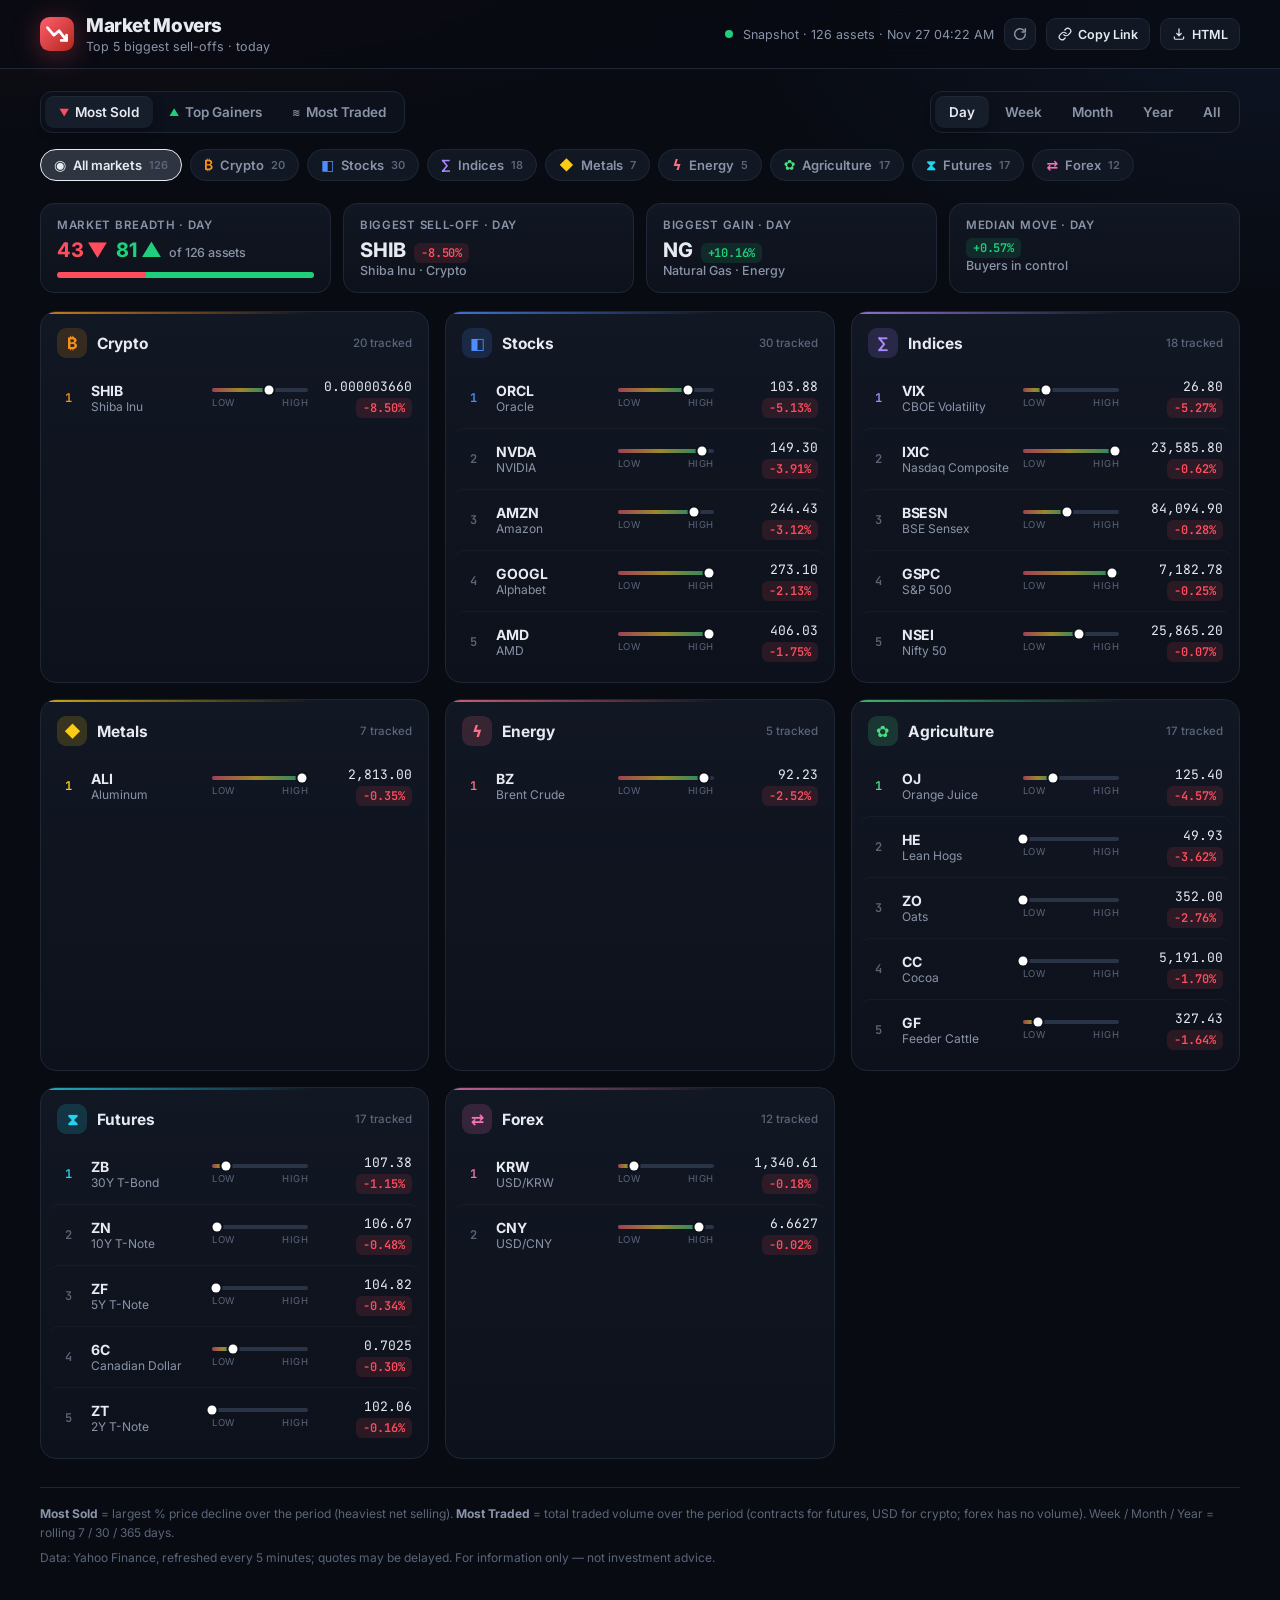
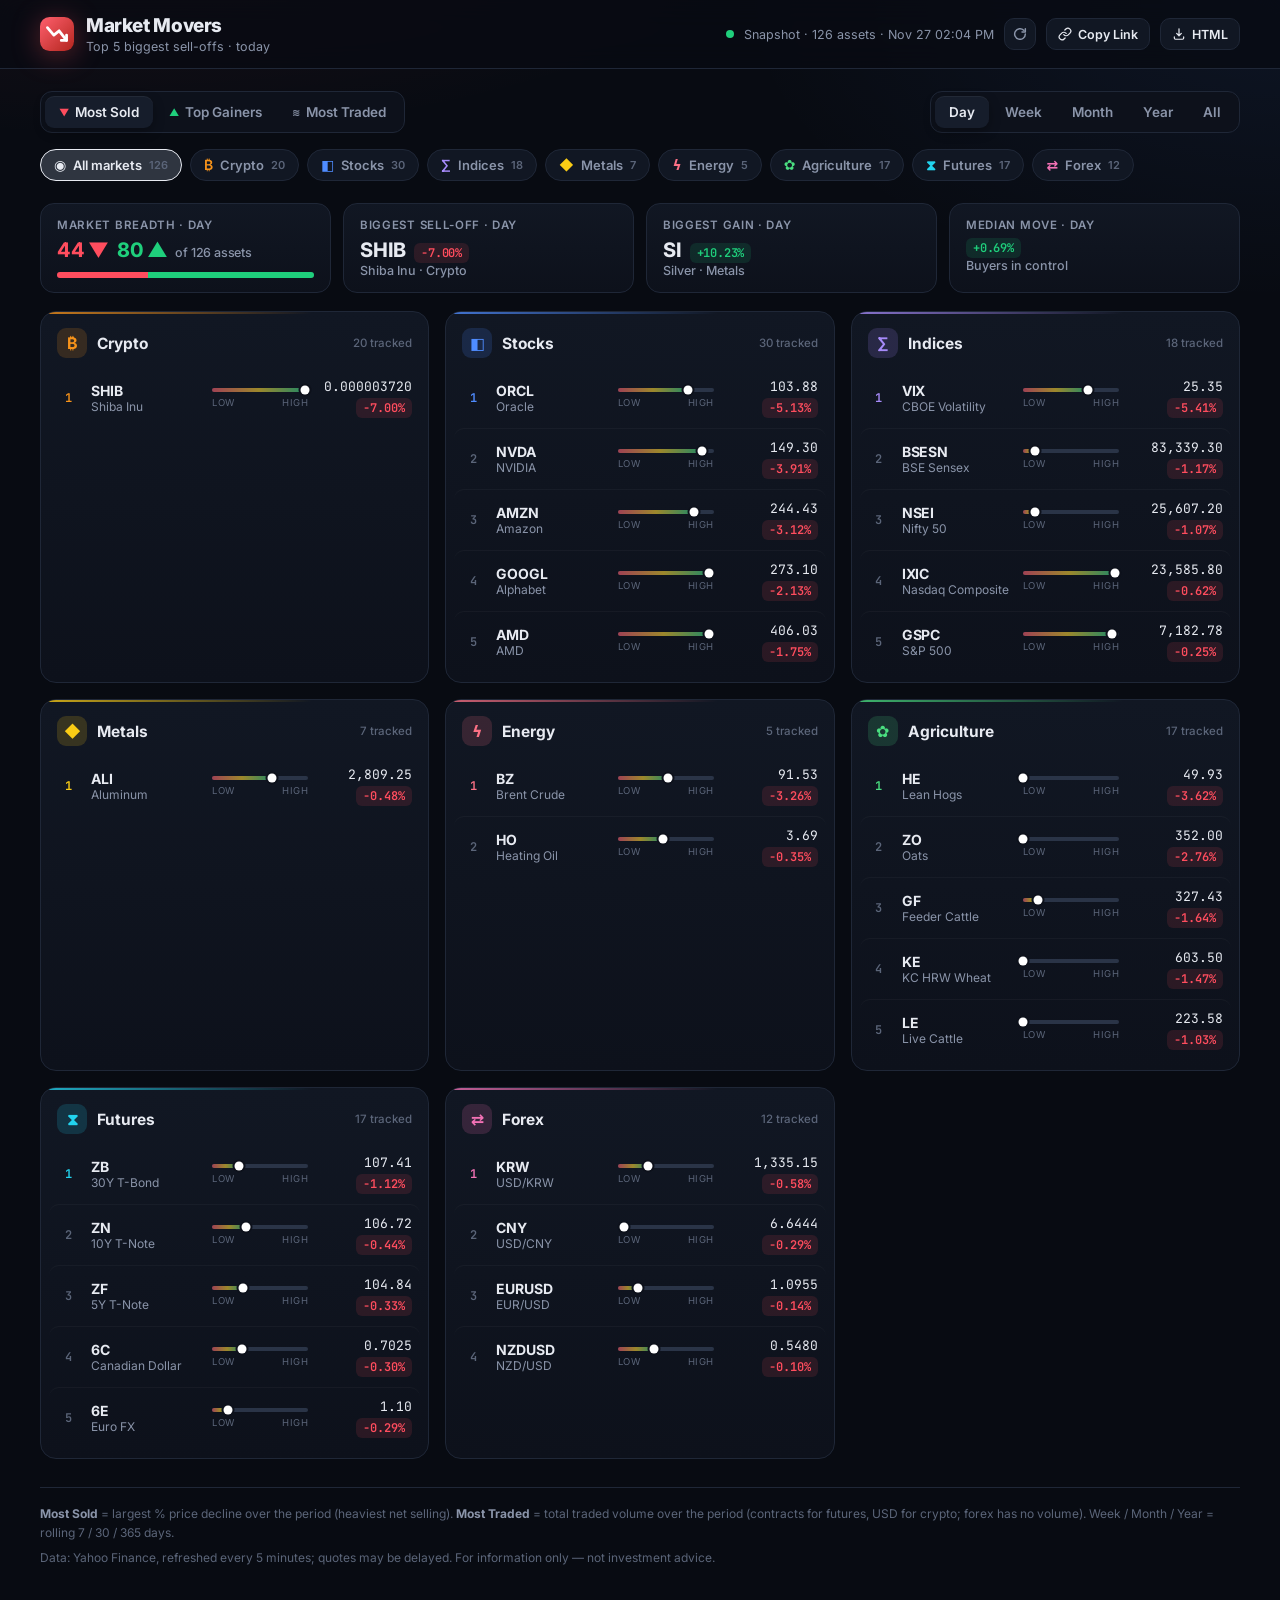
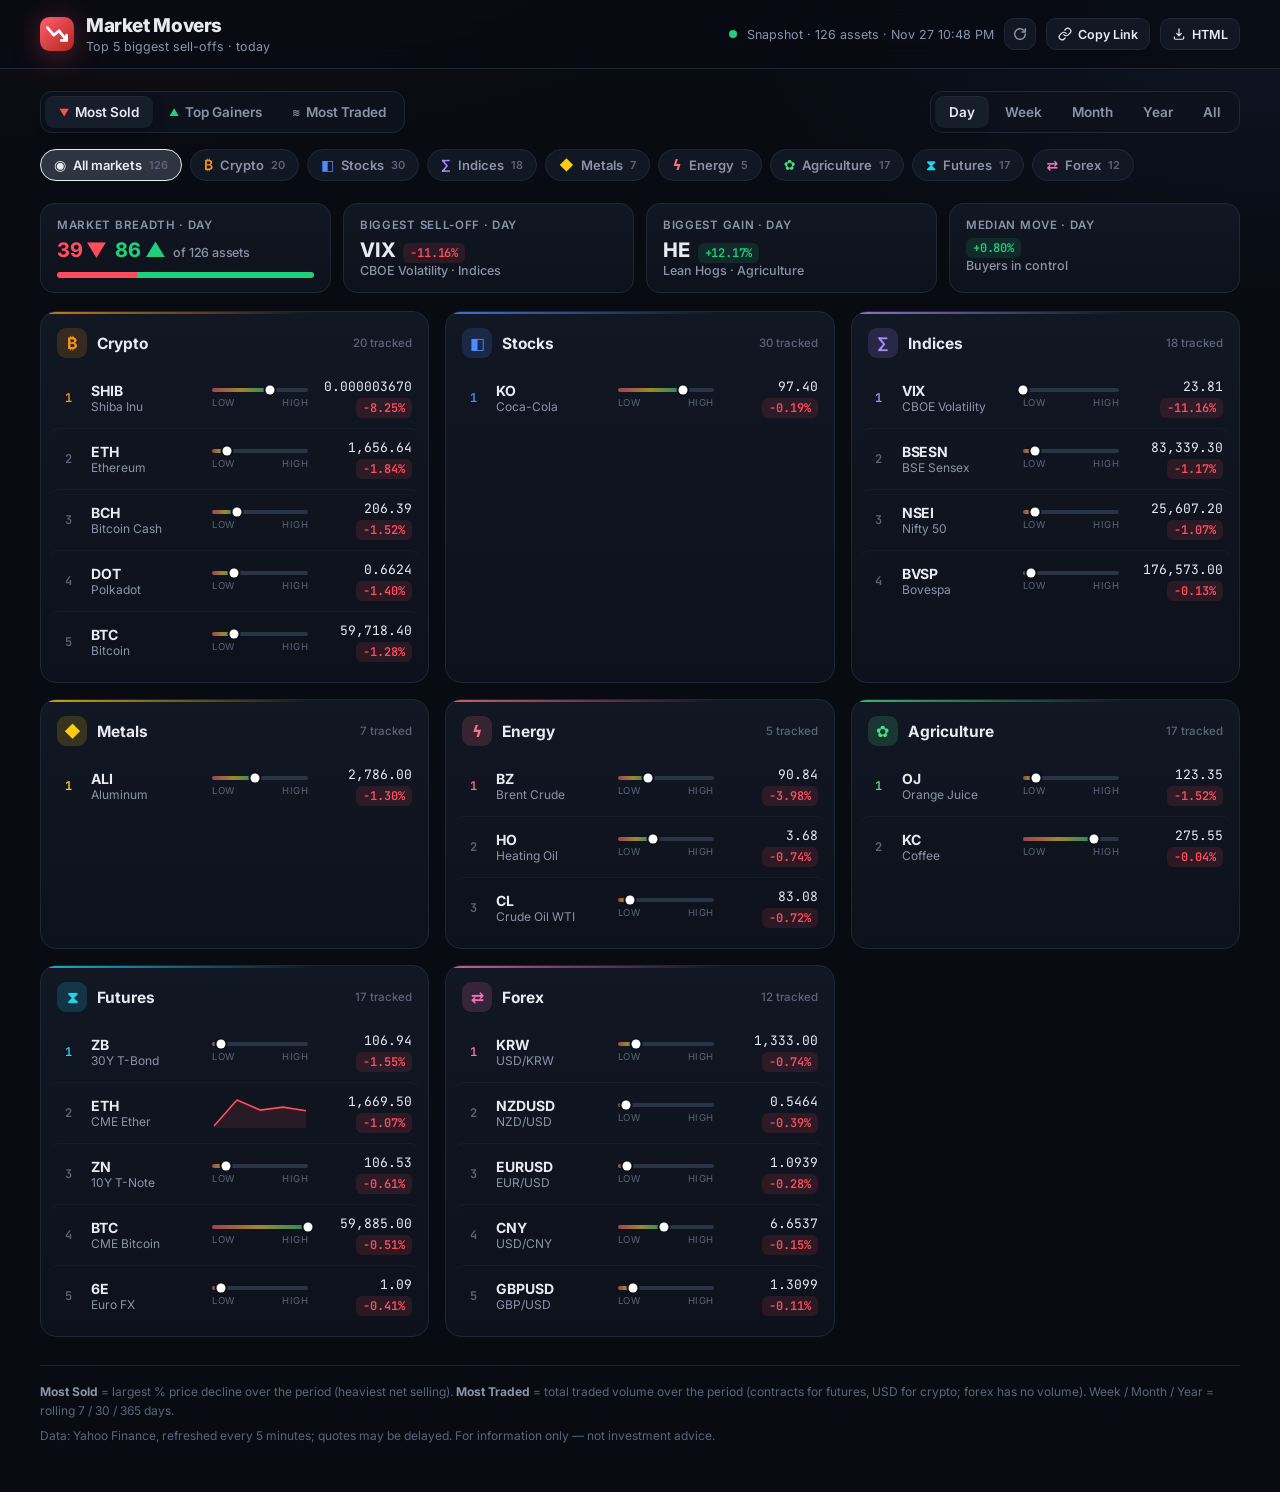
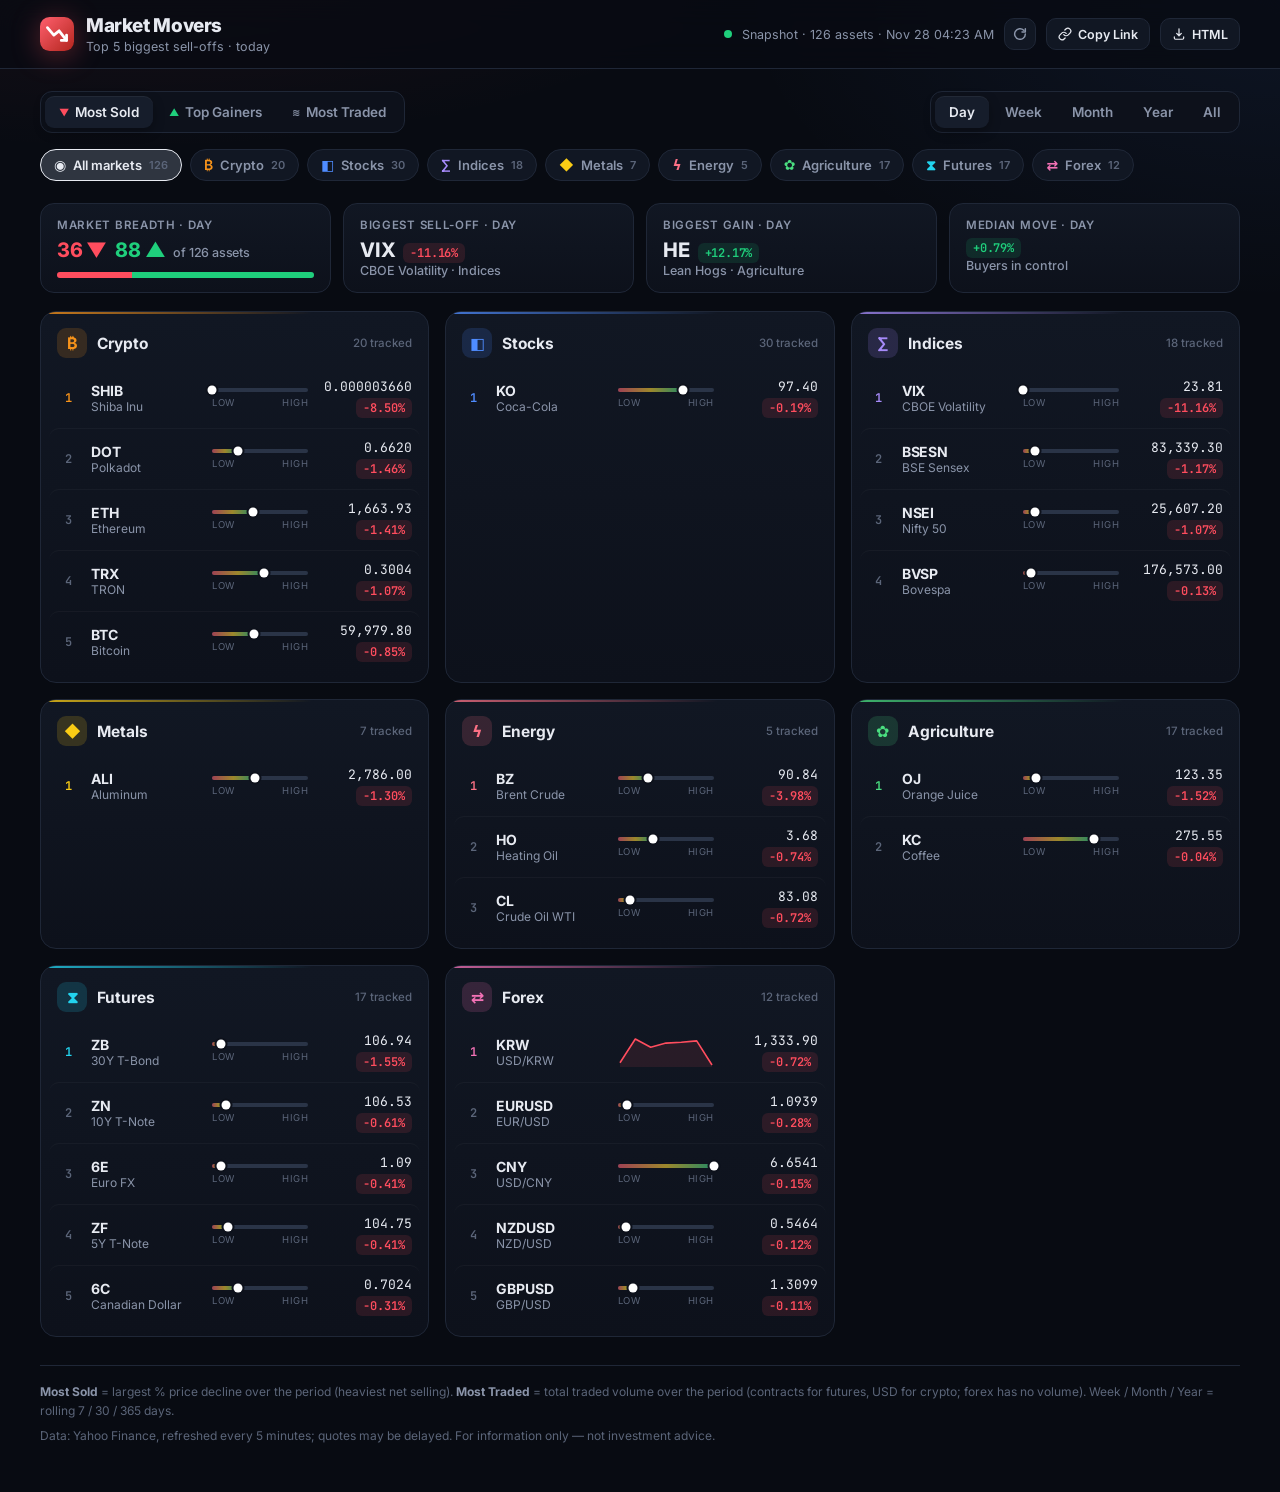
